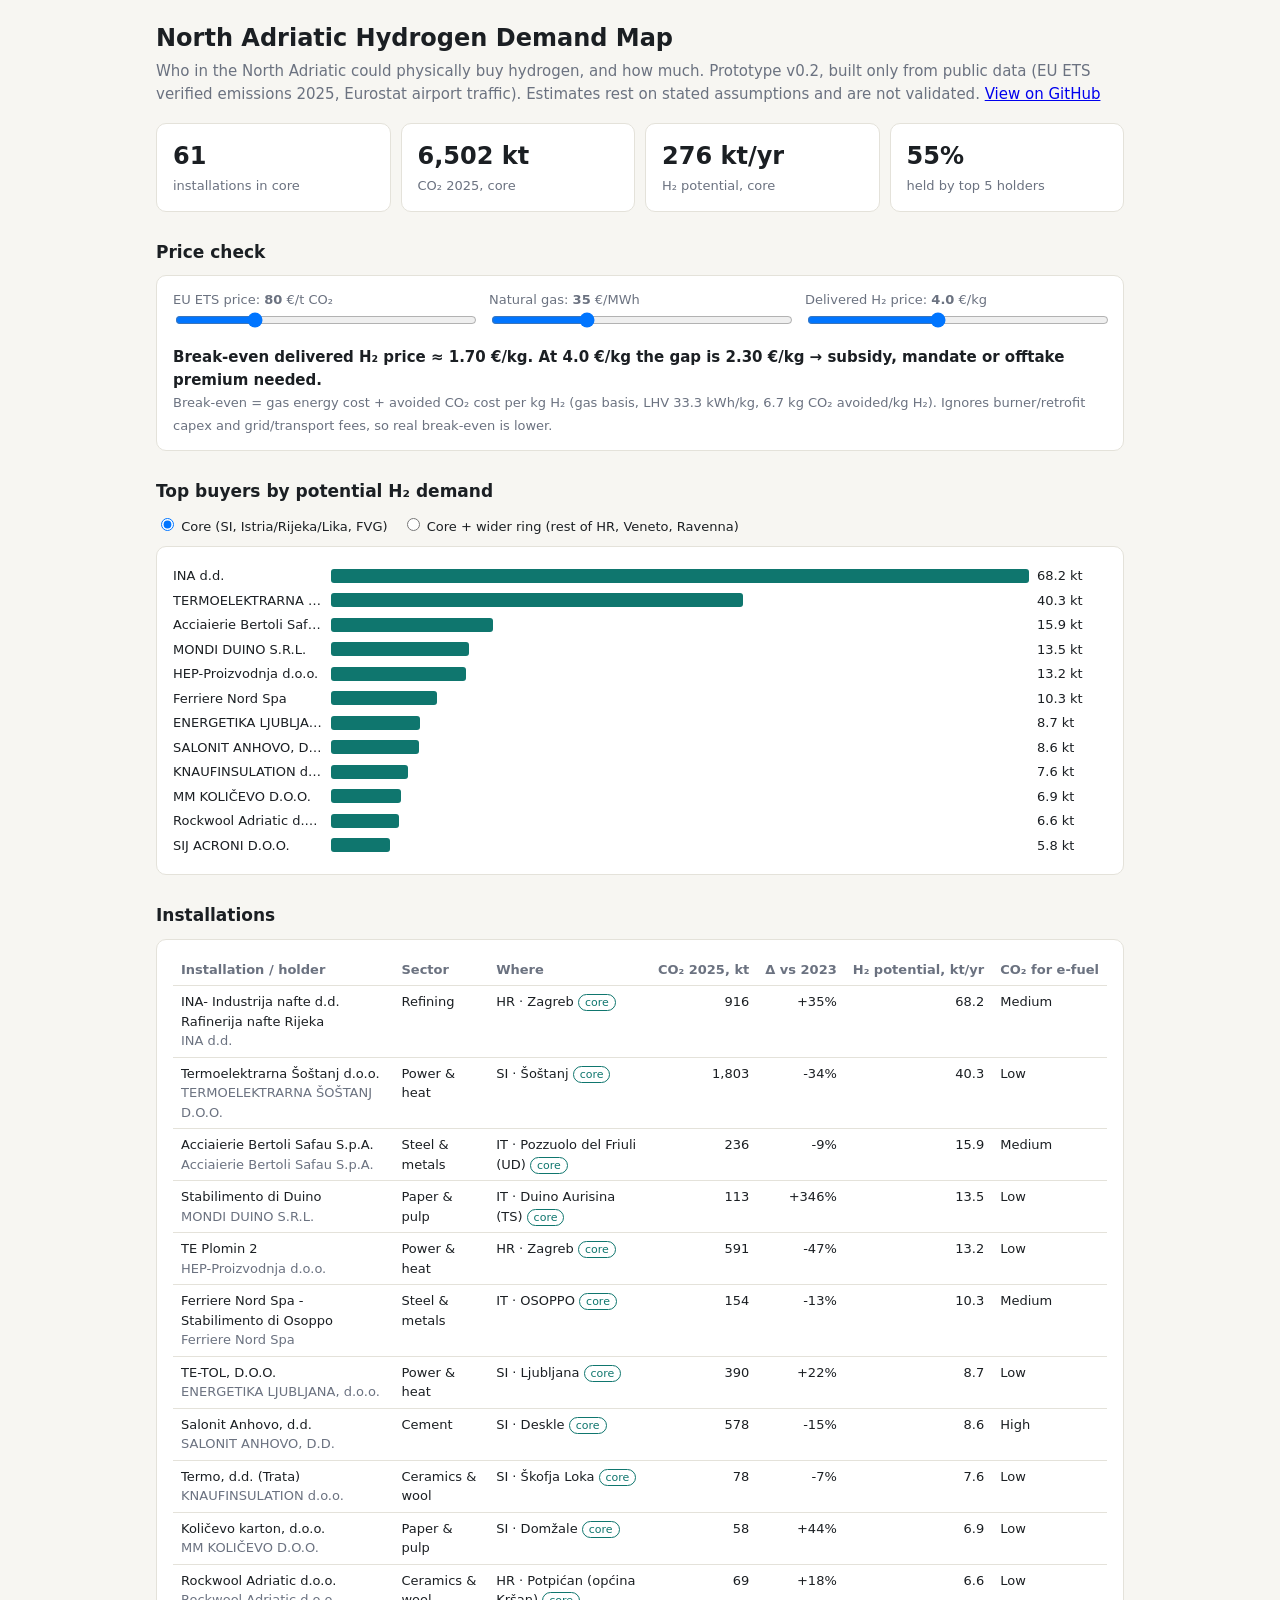
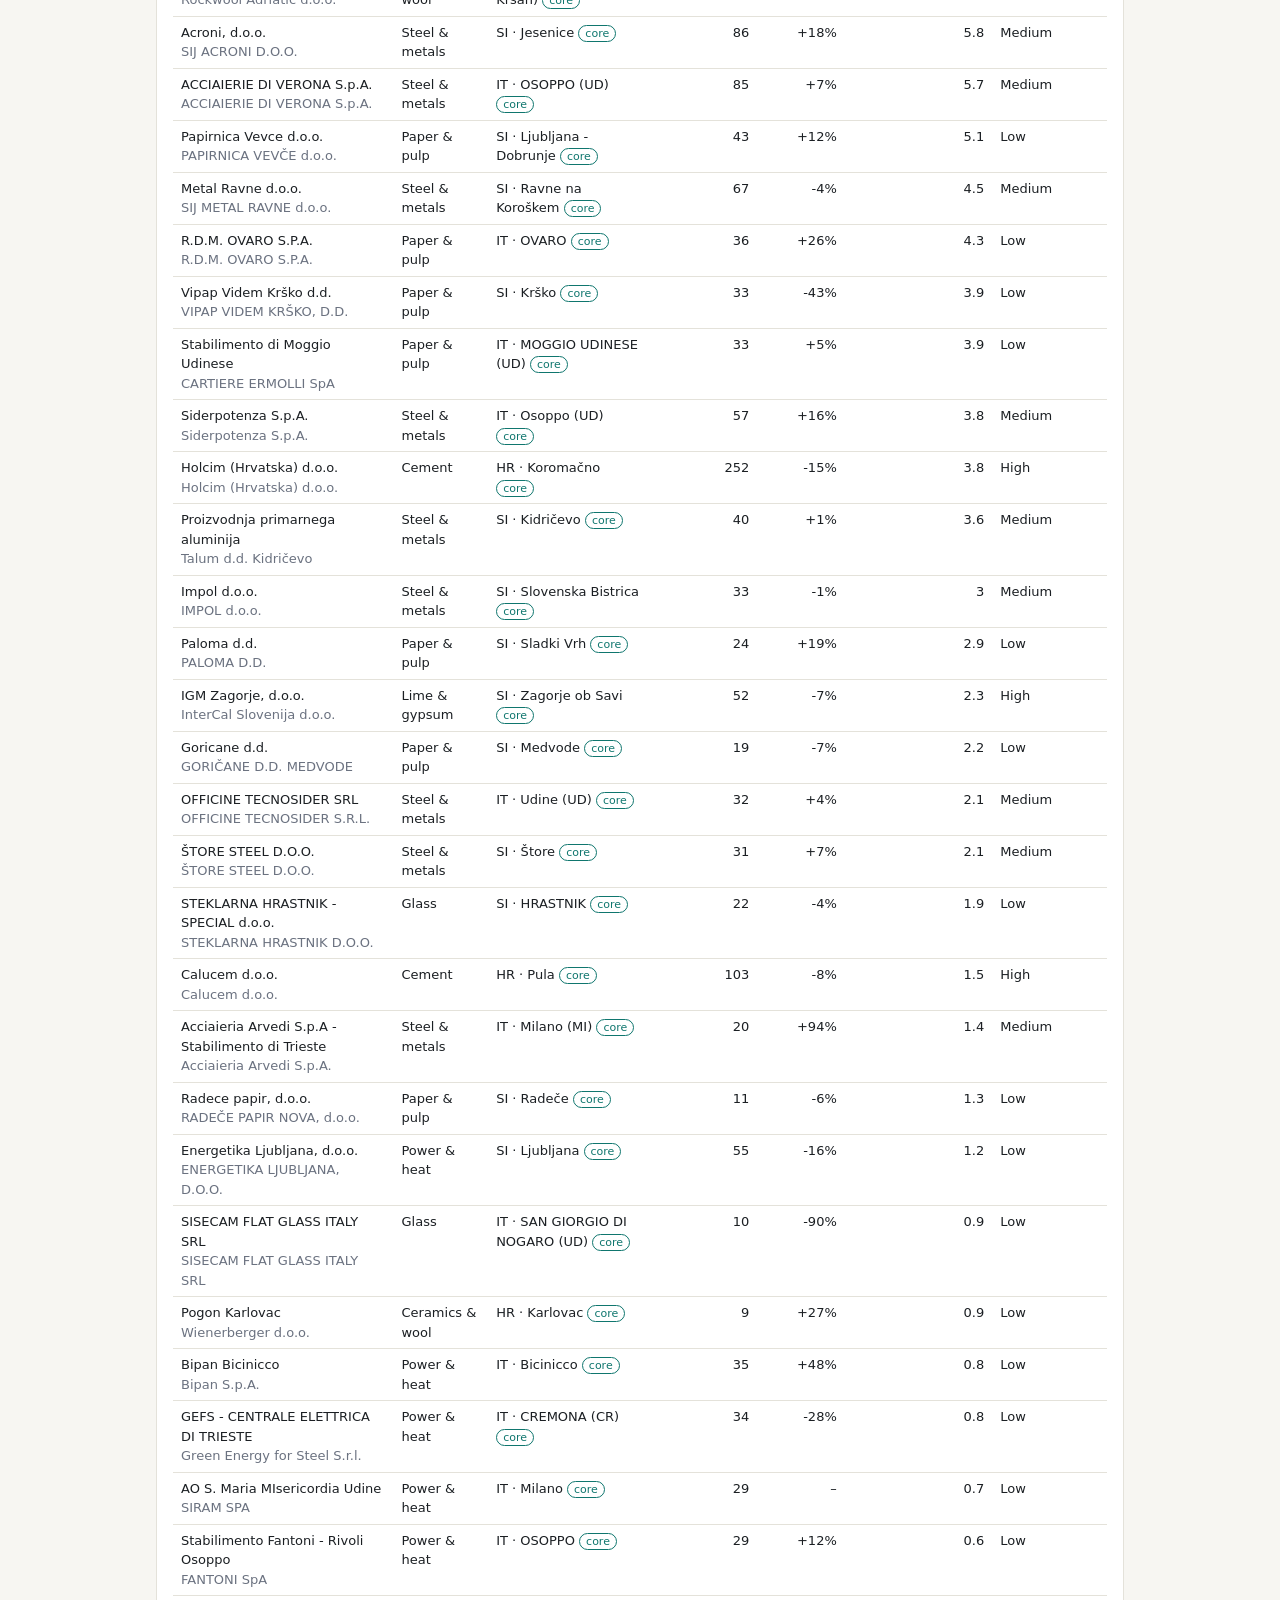
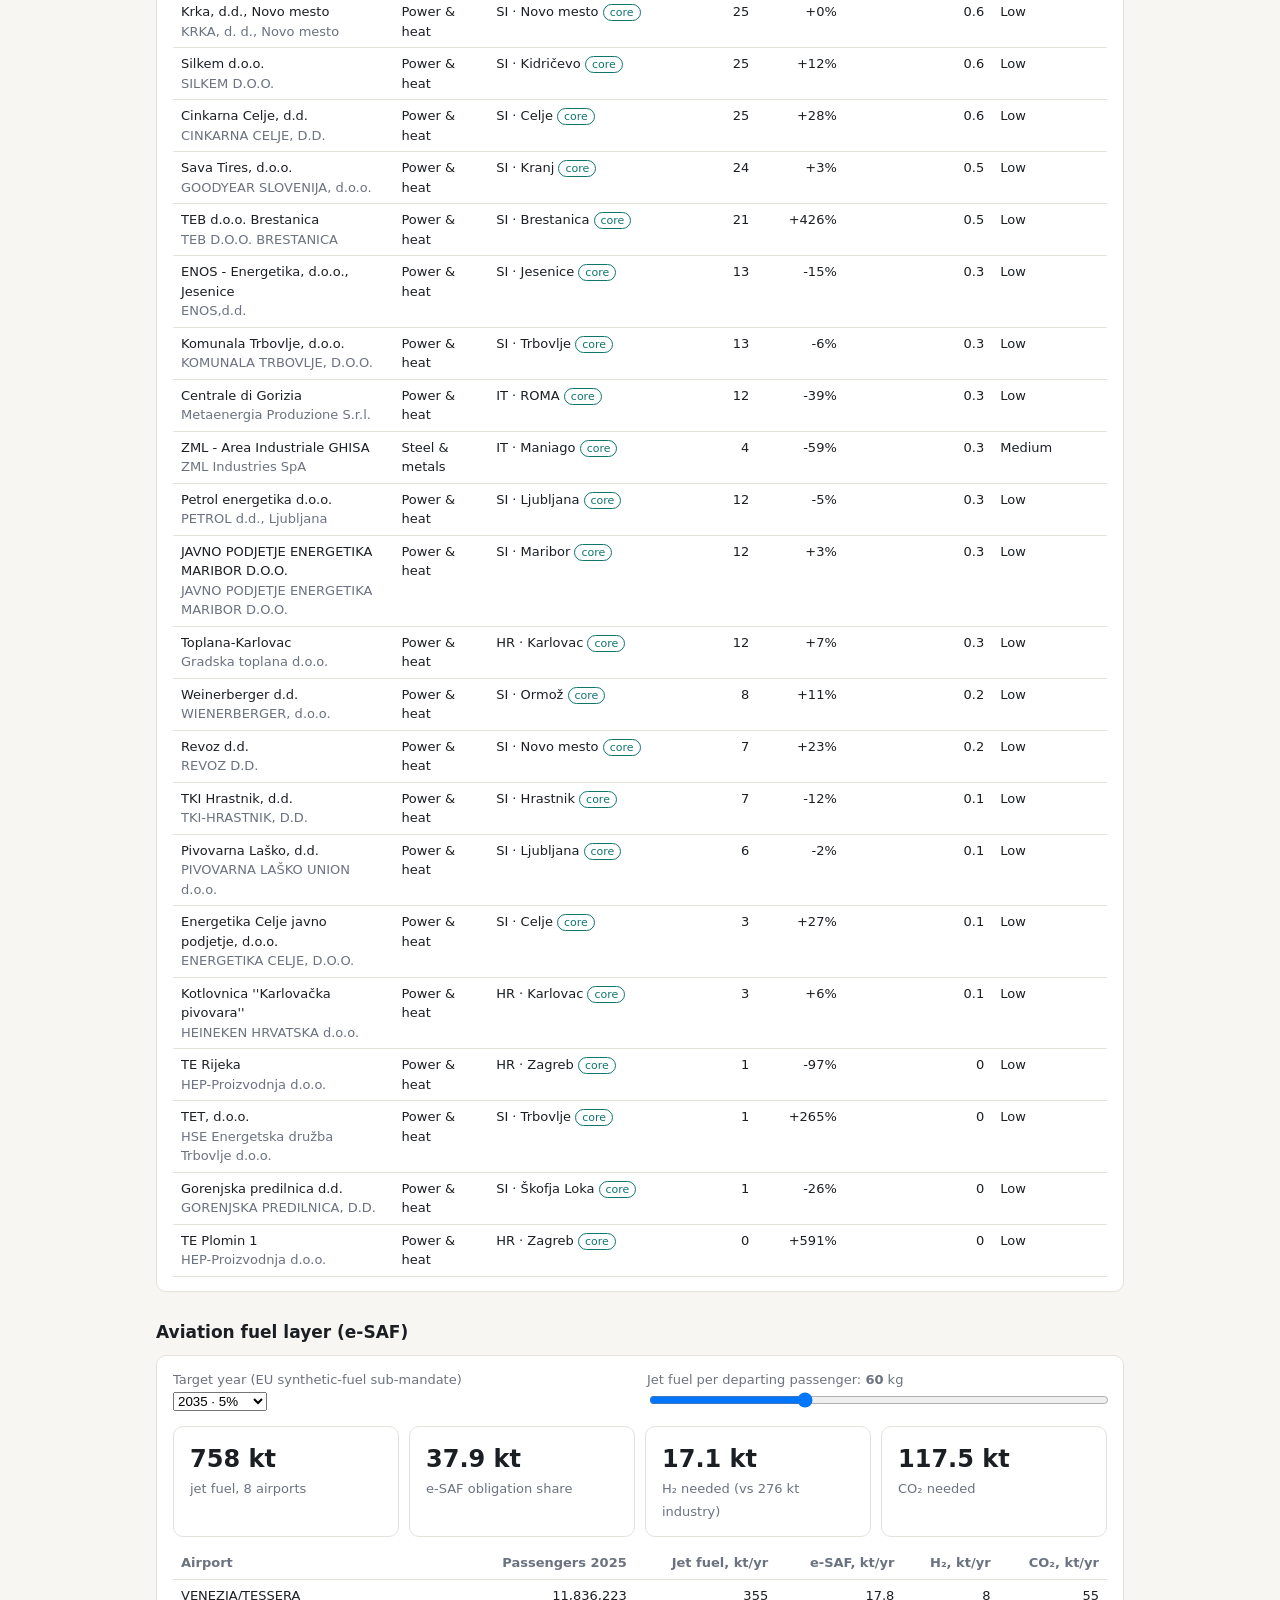
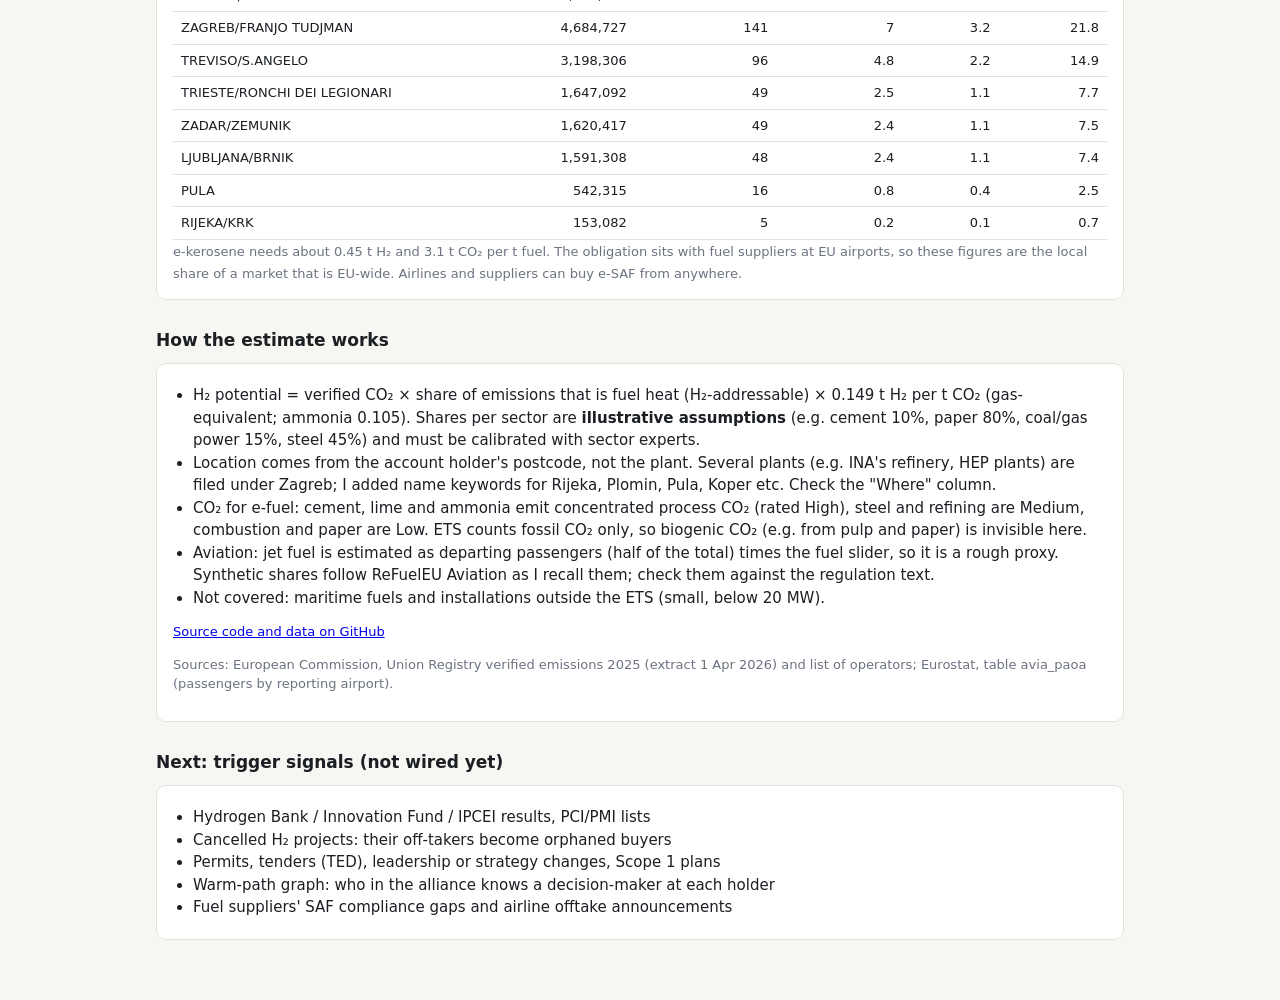
==== index.html @ 5d9da276 "Link to the repository from the page Co-Authored-By: Claude Sonnet 5.5 <noreply@anthropic.com>" ====
<!doctype html><html lang="en"><head><meta charset="utf-8"><meta name="viewport" content="width=device-width,initial-scale=1">
<title>North Adriatic H2 Demand Map</title>
<style>
:root{--bg:#f7f6f2;--card:#fff;--ink:#1b1f23;--mut:#6b7280;--line:#e4e2da;--core:#0f766e;--ring:#9ca3af;--acc:#b45309}
@media(prefers-color-scheme:dark){:root{--bg:#14171a;--card:#1c2024;--ink:#e8e9ea;--mut:#9aa1a9;--line:#2c3237;--core:#2dd4bf;--ring:#6b7280;--acc:#f59e0b}}
*{box-sizing:border-box}body{margin:0;background:var(--bg);color:var(--ink);font:15px/1.5 system-ui,sans-serif}
main{max-width:1000px;margin:0 auto;padding:20px 16px 60px}h1{font-size:24px;margin:0 0 4px}h2{font-size:17px;margin:28px 0 10px}
.sub{color:var(--mut);margin:0 0 18px}.card{background:var(--card);border:1px solid var(--line);border-radius:10px;padding:14px 16px}
.kpis{display:grid;grid-template-columns:repeat(auto-fit,minmax(150px,1fr));gap:10px}.kpi b{display:block;font-size:24px}.kpi span{color:var(--mut);font-size:13px}
.ctl{display:grid;grid-template-columns:repeat(auto-fit,minmax(220px,1fr));gap:14px}.ctl label{font-size:13px;color:var(--mut);display:block}.ctl input{width:100%}
.verdict{margin-top:12px;font-weight:600}.row{display:grid;grid-template-columns:150px 1fr 70px;gap:8px;align-items:center;font-size:13px;margin:5px 0}
.row .nm{overflow:hidden;text-overflow:ellipsis;white-space:nowrap}.bar{height:14px;background:var(--core);border-radius:3px}.bar.ring{background:var(--ring)}
table{width:100%;border-collapse:collapse;font-size:13px}th,td{padding:6px 8px;border-bottom:1px solid var(--line);text-align:left;vertical-align:top}th{cursor:pointer;color:var(--mut);font-weight:600;white-space:nowrap}td.n,th.n{text-align:right}
.tw{overflow-x:auto}.tag{font-size:11px;padding:1px 6px;border-radius:9px;border:1px solid var(--line);color:var(--mut)}.tag.core{color:var(--core);border-color:var(--core)}
.tog{display:flex;gap:14px;margin:0 0 10px;font-size:13px}small,.note{color:var(--mut);font-size:13px}ul{margin:6px 0;padding-left:20px}
</style></head><body><main>
<h1>North Adriatic Hydrogen Demand Map</h1>
<p class="sub">Who in the North Adriatic could physically buy hydrogen, and how much. Prototype v0.2, built only from public data (EU ETS verified emissions 2025, Eurostat airport traffic). Estimates rest on stated assumptions and are not validated. <a href="https://github.com/MaxSemenchuk/north-adriatic-h2-demand-map">View on GitHub</a></p>
<div class="kpis" id="kpis"></div>
<h2>Price check</h2>
<div class="card"><div class="ctl">
<div><label>EU ETS price: <b id="vE"></b> €/t CO₂</label><input id="iE" type="range" min="40" max="200" value="80"></div>
<div><label>Natural gas: <b id="vG"></b> €/MWh</label><input id="iG" type="range" min="15" max="80" value="35"></div>
<div><label>Delivered H₂ price: <b id="vH"></b> €/kg</label><input id="iH" type="range" min="1" max="8" step="0.1" value="4"></div></div>
<div class="verdict" id="verdict"></div>
<small>Break-even = gas energy cost + avoided CO₂ cost per kg H₂ (gas basis, LHV 33.3 kWh/kg, 6.7 kg CO₂ avoided/kg H₂). Ignores burner/retrofit capex and grid/transport fees, so real break-even is lower.</small></div>
<h2>Top buyers by potential H₂ demand</h2>
<div class="tog"><label><input type="radio" name="z" value="core" checked> Core (SI, Istria/Rijeka/Lika, FVG)</label><label><input type="radio" name="z" value="all"> Core + wider ring (rest of HR, Veneto, Ravenna)</label></div>
<div class="card" id="bars"></div>
<h2>Installations</h2>
<div class="card tw"><table id="tb"><thead><tr><th data-k="n">Installation / holder</th><th data-k="s">Sector</th><th data-k="c">Where</th><th class="n" data-k="e">CO₂ 2025, kt</th><th class="n" data-k="tr">Δ vs 2023</th><th class="n" data-k="h2">H₂ potential, kt/yr</th><th data-k="cq">CO₂ for e-fuel</th></tr></thead><tbody></tbody></table></div>
<h2>Aviation fuel layer (e-SAF)</h2>
<div class="card"><div class="ctl"><div><label>Target year (EU synthetic-fuel sub-mandate)</label><select id="yr"><option value="0.012">2030 · 1.2%</option><option value="0.05" selected>2035 · 5%</option><option value="0.10">2040 · 10%</option><option value="0.15">2045 · 15%</option><option value="0.35">2050 · 35%</option></select></div>
<div><label>Jet fuel per departing passenger: <b id="vF"></b> kg</label><input id="iF" type="range" min="30" max="120" value="60"></div></div>
<div class="kpis" id="akp" style="margin-top:12px"></div>
<div class="tw" style="margin-top:10px"><table id="at"><thead><tr><th>Airport</th><th class="n">Passengers 2025</th><th class="n">Jet fuel, kt/yr</th><th class="n">e-SAF, kt/yr</th><th class="n">H₂, kt/yr</th><th class="n">CO₂, kt/yr</th></tr></thead><tbody></tbody></table></div>
<small>e-kerosene needs about 0.45 t H₂ and 3.1 t CO₂ per t fuel. The obligation sits with fuel suppliers at EU airports, so these figures are the local share of a market that is EU-wide. Airlines and suppliers can buy e-SAF from anywhere.</small></div>
<h2>How the estimate works</h2>
<div class="card"><ul>
<li>H₂ potential = verified CO₂ × share of emissions that is fuel heat (H₂-addressable) × 0.149 t H₂ per t CO₂ (gas-equivalent; ammonia 0.105). Shares per sector are <b>illustrative assumptions</b> (e.g. cement 10%, paper 80%, coal/gas power 15%, steel 45%) and must be calibrated with sector experts.</li>
<li>Location comes from the account holder's postcode, not the plant. Several plants (e.g. INA's refinery, HEP plants) are filed under Zagreb; I added name keywords for Rijeka, Plomin, Pula, Koper etc. Check the "Where" column.</li>
<li>CO₂ for e-fuel: cement, lime and ammonia emit concentrated process CO₂ (rated High), steel and refining are Medium, combustion and paper are Low. ETS counts fossil CO₂ only, so biogenic CO₂ (e.g. from pulp and paper) is invisible here.</li><li>Aviation: jet fuel is estimated as departing passengers (half of the total) times the fuel slider, so it is a rough proxy. Synthetic shares follow ReFuelEU Aviation as I recall them; check them against the regulation text.</li><li>Not covered: maritime fuels and installations outside the ETS (small, below 20 MW).</li></ul>
<p class="note"><a href="https://github.com/MaxSemenchuk/north-adriatic-h2-demand-map">Source code and data on GitHub</a></p>
<p class="note">Sources: European Commission, Union Registry verified emissions 2025 (extract 1 Apr 2026) and list of operators; Eurostat, table avia_paoa (passengers by reporting airport).</p></div>
<h2>Next: trigger signals (not wired yet)</h2>
<div class="card"><ul><li>Hydrogen Bank / Innovation Fund / IPCEI results, PCI/PMI lists</li><li>Cancelled H₂ projects: their off-takers become orphaned buyers</li><li>Permits, tenders (TED), leadership or strategy changes, Scope 1 plans</li><li>Warm-path graph: who in the alliance knows a decision-maker at each holder</li><li>Fuel suppliers' SAF compliance gaps and airline offtake announcements</li></ul></div>
</main>
<script>
const D=[{"c": "SI", "z": "core", "n": "Termoelektrarna Šoštanj d.o.o.", "h": "TERMOELEKTRARNA ŠOŠTANJ D.O.O.", "city": "Šoštanj", "a": "Combustion of fuels", "s": "Power & heat", "sh": 0.15, "f": 0.149, "e": 1803345, "e24": 3089330, "e23": 2745945}, {"c": "HR", "z": "core", "n": "INA- Industrija nafte d.d. Rafinerija nafte Rijeka", "h": "INA d.d.", "city": "Zagreb", "a": "Refining of mineral oil", "s": "Refining", "sh": 0.5, "f": 0.149, "e": 915840, "e24": 663741, "e23": 678325}, {"c": "HR", "z": "ring", "n": "Te-TO Zagreb", "h": "HEP-Proizvodnja d.o.o.", "city": "Zagreb", "a": "Combustion of fuels", "s": "Power & heat", "sh": 0.15, "f": 0.149, "e": 801993, "e24": 826717, "e23": 908702}, {"c": "HR", "z": "ring", "n": "Petrokemija d.d. tvornica gnojiva", "h": "Petrokemija d.d. tvornica gnojiva", "city": "Kutina", "a": "Production of ammonia", "s": "Ammonia / fertiliser", "sh": 0.9, "f": 0.105, "e": 773673, "e24": 279243, "e23": 344902}, {"c": "HR", "z": "ring", "n": "CEMEX Hrvatska d.d.", "h": "CEMEX Hrvatska d.d.", "city": "Kaštel Sućurac", "a": "Production of cement clinker", "s": "Cement", "sh": 0.1, "f": 0.149, "e": 607011, "e24": 637118, "e23": 781042}, {"c": "HR", "z": "core", "n": "TE Plomin 2", "h": "HEP-Proizvodnja d.o.o.", "city": "Zagreb", "a": "Combustion of fuels", "s": "Power & heat", "sh": 0.15, "f": 0.149, "e": 591315, "e24": 679871, "e23": 1118156}, {"c": "SI", "z": "core", "n": "Salonit Anhovo, d.d.", "h": "SALONIT ANHOVO, D.D.", "city": "Deskle", "a": "Production of cement clinker", "s": "Cement", "sh": 0.1, "f": 0.149, "e": 578284, "e24": 684374, "e23": 677478}, {"c": "HR", "z": "ring", "n": "Našicecement d.d.", "h": "NEXE d.d.", "city": "Našice", "a": "Production of cement clinker", "s": "Cement", "sh": 0.1, "f": 0.149, "e": 474039, "e24": 542645, "e23": 598547}, {"c": "SI", "z": "core", "n": "TE-TOL, D.O.O.", "h": "ENERGETIKA LJUBLJANA, d.o.o.", "city": "Ljubljana", "a": "Combustion of fuels", "s": "Power & heat", "sh": 0.15, "f": 0.149, "e": 390216, "e24": 292715, "e23": 319197}, {"c": "HR", "z": "core", "n": "Holcim (Hrvatska) d.o.o.", "h": "Holcim (Hrvatska) d.o.o.", "city": "Koromačno", "a": "Production of cement clinker", "s": "Cement", "sh": 0.1, "f": 0.149, "e": 252172, "e24": 298974, "e23": 297114}, {"c": "HR", "z": "ring", "n": "EL-TO Zagreb", "h": "HEP-Proizvodnja d.o.o.", "city": "Zagreb", "a": "Combustion of fuels", "s": "Power & heat", "sh": 0.15, "f": 0.149, "e": 241393, "e24": 194086, "e23": 197798}, {"c": "IT", "z": "core", "n": "Acciaierie Bertoli Safau S.p.A.", "h": "Acciaierie Bertoli Safau S.p.A.", "city": "Pozzuolo del Friuli (UD)", "a": "Production of pig iron or steel", "s": "Steel & metals", "sh": 0.45, "f": 0.149, "e": 236422, "e24": 241313, "e23": 259007}, {"c": "IT", "z": "ring", "n": "UNITA' PRODUTTIVA DI MONTICHIARI", "h": "FASSA SRL", "city": "SPRESIANO", "a": "Production of lime, or calcination of dolomite/magnesite", "s": "Lime & gypsum", "sh": 0.3, "f": 0.149, "e": 215805, "e24": 216122, "e23": 203439}, {"c": "IT", "z": "ring", "n": "Orion Engineered Carbons Srl S.r.l.", "h": "Orion Engineered Carbons S.r.l.", "city": "Ravenna", "a": "Other activity opted-in pursuant to Article 24 of Directive 2003/87/EC", "s": "Other", "sh": 0.3, "f": 0.149, "e": 206542, "e24": 222616, "e23": 207815}, {"c": "HR", "z": "ring", "n": "TE Sisak", "h": "HEP-Proizvodnja d.o.o.", "city": "Zagreb", "a": "Combustion of fuels", "s": "Power & heat", "sh": 0.15, "f": 0.149, "e": 205679, "e24": 472474, "e23": 621458}, {"c": "IT", "z": "ring", "n": "FORNI PER PRODUZIONE CALCE", "h": "FORNACI CALCE GRIGOLIN S.P.A.", "city": "SUSEGANA  (Fraz. Ponte della Priula)", "a": "Production of lime, or calcination of dolomite/magnesite", "s": "Lime & gypsum", "sh": 0.3, "f": 0.149, "e": 199309, "e24": 186553, "e23": 192233}, {"c": "IT", "z": "ring", "n": "Cabot Italiana SpA", "h": "Cabot Italiana SpA", "city": "Ravenna", "a": "Combustion of fuels", "s": "Power & heat", "sh": 0.15, "f": 0.149, "e": 173352, "e24": 188245, "e23": 186766}, {"c": "IT", "z": "core", "n": "Ferriere Nord Spa - Stabilimento di Osoppo", "h": "Ferriere Nord Spa", "city": "OSOPPO", "a": "Production of pig iron or steel", "s": "Steel & metals", "sh": 0.45, "f": 0.149, "e": 153923, "e24": 164404, "e23": 176710}, {"c": "IT", "z": "ring", "n": "PRODUZIONE CALCE VIVA CERAINO", "h": "FASSA SRL", "city": "SPRESIANO", "a": "Production of lime, or calcination of dolomite/magnesite", "s": "Lime & gypsum", "sh": 0.3, "f": 0.149, "e": 150215, "e24": 141464, "e23": 145472}, {"c": "IT", "z": "ring", "n": "CARTIERE  VILLA LAGARINA SPA", "h": "CARTIERE VILLA LAGARINA SPA", "city": "ISTRANA", "a": "Production of paper or cardboard", "s": "Paper & pulp", "sh": 0.8, "f": 0.149, "e": 113667, "e24": 97886, "e23": 91487}, {"c": "IT", "z": "core", "n": "Stabilimento di Duino", "h": "MONDI DUINO S.R.L.", "city": "Duino Aurisina (TS)", "a": "Production of paper or cardboard", "s": "Paper & pulp", "sh": 0.8, "f": 0.149, "e": 113241, "e24": 5, "e23": 25402}, {"c": "HR", "z": "ring", "n": "Vetropack Straža tvornica stakla d.d. Hum na Sutli", "h": "Vetropack Straža tvornica stakla d.d.", "city": "Hum na Sutli", "a": "Manufacture of glass", "s": "Glass", "sh": 0.6, "f": 0.149, "e": 108224, "e24": 99511, "e23": 118540}, {"c": "IT", "z": "ring", "n": "IMPIANTO PER LA PRODUZIONE DI VETRO CAVO MECCANICO", "h": "ZIGNAGO VETRO S.p.A.", "city": "FOSSALTA DI PORTOGRUARO", "a": "Manufacture of glass", "s": "Glass", "sh": 0.6, "f": 0.149, "e": 107429, "e24": 108745, "e23": 116176}, {"c": "HR", "z": "core", "n": "Calucem d.o.o.", "h": "Calucem d.o.o.", "city": "Pula", "a": "Production of cement clinker", "s": "Cement", "sh": 0.1, "f": 0.149, "e": 102858, "e24": 86173, "e23": 111801}, {"c": "IT", "z": "ring", "n": "Unigrà SRL. - stabilimento di Conselice", "h": "Unigrà Srl", "city": "CONSELICE", "a": "Combustion of fuels", "s": "Power & heat", "sh": 0.15, "f": 0.149, "e": 101173, "e24": 69892, "e23": 54756}, {"c": "SI", "z": "core", "n": "Acroni, d.o.o.", "h": "SIJ ACRONI D.O.O.", "city": "Jesenice", "a": "Production of pig iron or steel", "s": "Steel & metals", "sh": 0.45, "f": 0.149, "e": 86003, "e24": 91097, "e23": 72758}, {"c": "IT", "z": "core", "n": "ACCIAIERIE DI VERONA S.p.A.", "h": "ACCIAIERIE DI VERONA S.p.A.", "city": "OSOPPO (UD)", "a": "Production of pig iron or steel", "s": "Steel & metals", "sh": 0.45, "f": 0.149, "e": 85416, "e24": 79670, "e23": 79859}, {"c": "IT", "z": "ring", "n": "FORNACI ZULIAN s.r.l.", "h": "Fornaci Zulian srl", "city": "FONTANIVA (PD)", "a": "Installations for the production of cement clinker in rotary kilns or lime in rotary kilns or in other furnaces", "s": "Cement", "sh": 0.1, "f": 0.149, "e": 78403, "e24": 76853, "e23": 78594}, {"c": "SI", "z": "core", "n": "Termo, d.d. (Trata)", "h": "KNAUFINSULATION d.o.o.", "city": "Škofja Loka", "a": "Manufacture of mineral wool", "s": "Ceramics & wool", "sh": 0.65, "f": 0.149, "e": 78062, "e24": 85047, "e23": 84206}, {"c": "IT", "z": "ring", "n": "CARTIERE DEL POLESINE SPA STABILIMENTO DI ADRIA", "h": "Cartiere del Polesine S.p.A.", "city": "LOREO", "a": "Production of paper or cardboard", "s": "Paper & pulp", "sh": 0.8, "f": 0.149, "e": 77777, "e24": 76304, "e23": 79254}, {"c": "IT", "z": "ring", "n": "STABILIMENTO DI MANTOVA", "h": "CARTIERE VILLA LAGARINA SPA", "city": "ISTRANA", "a": "Production of paper or cardboard", "s": "Paper & pulp", "sh": 0.8, "f": 0.149, "e": 77389, "e24": 56372, "e23": 94760}, {"c": "IT", "z": "ring", "n": "IMPIANTO PER LA PRODUZIONE DI VETRO CAVO MECCANICO", "h": "ZIGNAGO VETRO S.p.A.", "city": "FOSSALTA DI PORTOGRUARO", "a": "Manufacture of glass", "s": "Glass", "sh": 0.6, "f": 0.149, "e": 75146, "e24": 68062, "e23": 79854}, {"c": "HR", "z": "ring", "n": "Objekti prerade plina Molve", "h": "INA d.d.", "city": "Zagreb", "a": "Combustion of fuels", "s": "Power & heat", "sh": 0.15, "f": 0.149, "e": 73429, "e24": 79630, "e23": 71130}, {"c": "IT", "z": "ring", "n": "UNITA' PRODUTTIVA DI SPRESIANO", "h": "FASSA SRL", "city": "SPRESIANO", "a": "Production of lime, or calcination of dolomite/magnesite", "s": "Lime & gypsum", "sh": 0.3, "f": 0.149, "e": 72092, "e24": 73059, "e23": 72084}, {"c": "HR", "z": "ring", "n": "DS Smith Belišće Croatia d.o.o.", "h": "DS Smith Belišće Croatia d.o.o.", "city": "Belišće", "a": "Combustion of fuels", "s": "Power & heat", "sh": 0.15, "f": 0.149, "e": 70358, "e24": 97175, "e23": 90975}, {"c": "HR", "z": "core", "n": "Rockwool Adriatic d.o.o.", "h": "Rockwool Adriatic d.o.o.", "city": "Potpićan (općina Kršan)", "a": "Manufacture of mineral wool", "s": "Ceramics & wool", "sh": 0.65, "f": 0.149, "e": 68527, "e24": 70618, "e23": 57830}, {"c": "SI", "z": "core", "n": "Metal Ravne d.o.o.", "h": "SIJ METAL RAVNE d.o.o.", "city": "Ravne na Koroškem", "a": "Production of pig iron or steel", "s": "Steel & metals", "sh": 0.45, "f": 0.149, "e": 66977, "e24": 70803, "e23": 69739}, {"c": "IT", "z": "ring", "n": "Bunge Italia S.p.A. Stabilimento di Porto Corsini", "h": "Bunge Italia SpA", "city": "RAVENNA", "a": "Combustion of fuels", "s": "Power & heat", "sh": 0.15, "f": 0.149, "e": 63803, "e24": 66978, "e23": 66229}, {"c": "IT", "z": "ring", "n": "CARTIERA DI CARBONERA SPA", "h": "CARTIERA DI CARBONERA SPA", "city": "ISTRANA", "a": "Production of paper or cardboard", "s": "Paper & pulp", "sh": 0.8, "f": 0.149, "e": 59705, "e24": 49072, "e23": 48845}, {"c": "SI", "z": "core", "n": "Količevo karton, d.o.o.", "h": "MM KOLIČEVO D.O.O.", "city": "Domžale", "a": "Production of paper or cardboard", "s": "Paper & pulp", "sh": 0.8, "f": 0.149, "e": 57593, "e24": 52074, "e23": 39955}, {"c": "IT", "z": "core", "n": "Siderpotenza S.p.A.", "h": "Siderpotenza S.p.A.", "city": "Osoppo (UD)", "a": "Production of pig iron or steel", "s": "Steel & metals", "sh": 0.45, "f": 0.149, "e": 57072, "e24": 51415, "e23": 49240}, {"c": "SI", "z": "core", "n": "Energetika Ljubljana, d.o.o.", "h": "ENERGETIKA LJUBLJANA, D.O.O.", "city": "Ljubljana", "a": "Combustion of fuels", "s": "Power & heat", "sh": 0.15, "f": 0.149, "e": 55334, "e24": 71150, "e23": 65870}, {"c": "SI", "z": "core", "n": "IGM Zagorje, d.o.o.", "h": "InterCal Slovenija d.o.o.", "city": "Zagorje ob Savi", "a": "Production of lime, or calcination of dolomite/magnesite", "s": "Lime & gypsum", "sh": 0.3, "f": 0.149, "e": 51975, "e24": 53240, "e23": 55756}, {"c": "HR", "z": "ring", "n": "POGON I", "h": "Intercal Croatia d.o.o.", "city": "Sirač", "a": "Production of lime, or calcination of dolomite/magnesite", "s": "Lime & gypsum", "sh": 0.3, "f": 0.149, "e": 50166, "e24": 30044, "e23": 42597}, {"c": "IT", "z": "ring", "n": "CARTIERA GIORGIONE S.p.A.", "h": "CARTIERA GIORGIONE S.p.A.", "city": "CASTELFRANCO VENETO", "a": "Industrial plants for the production of (a) pulp from timber or other fibrous materials (b) paper and board", "s": "Paper & pulp", "sh": 0.8, "f": 0.149, "e": 49749, "e24": 51319, "e23": 51215}, {"c": "HR", "z": "ring", "n": "Objekti frakcionacije Ivanić Grad", "h": "INA d.d.", "city": "Zagreb", "a": "Combustion of fuels", "s": "Power & heat", "sh": 0.15, "f": 0.149, "e": 48328, "e24": 49693, "e23": 46433}, {"c": "IT", "z": "ring", "n": "Sappi Condino", "h": "SAPPI ITALY OPERATIONS  SPA", "city": "CARMIGNANO DI BRENTA (PD)", "a": "Production of paper or cardboard", "s": "Paper & pulp", "sh": 0.8, "f": 0.149, "e": 45805, "e24": 46147, "e23": 37892}, {"c": "SI", "z": "core", "n": "Papirnica Vevce d.o.o.", "h": "PAPIRNICA VEVČE d.o.o.", "city": "Ljubljana - Dobrunje", "a": "Production of paper or cardboard", "s": "Paper & pulp", "sh": 0.8, "f": 0.149, "e": 43130, "e24": 43620, "e23": 38357}, {"c": "HR", "z": "ring", "n": "POGON II", "h": "Intercal Croatia d.o.o.", "city": "Sirač", "a": "Production of lime, or calcination of dolomite/magnesite", "s": "Lime & gypsum", "sh": 0.3, "f": 0.149, "e": 42453, "e24": 55407, "e23": 44082}, {"c": "HR", "z": "ring", "n": "TE-TO Osijek", "h": "HEP-Proizvodnja d.o.o.", "city": "Zagreb", "a": "Combustion of fuels", "s": "Power & heat", "sh": 0.15, "f": 0.149, "e": 41677, "e24": 50459, "e23": 78351}, {"c": "HR", "z": "ring", "n": "HIŠ pogon Županja", "h": "Hrvatska industrija šećera d.d.", "city": "Zagreb", "a": "Combustion of fuels", "s": "Power & heat", "sh": 0.15, "f": 0.149, "e": 41194, "e24": 42486, "e23": 62244}, {"c": "HR", "z": "ring", "n": "Terminal za UPP", "h": "LNG Hrvatska d.o.o.", "city": "Zagreb", "a": "Combustion of fuels", "s": "Power & heat", "sh": 0.15, "f": 0.149, "e": 40690, "e24": 37468, "e23": 38215}, {"c": "SI", "z": "core", "n": "Proizvodnja primarnega aluminija", "h": "Talum d.d. Kidričevo", "city": "Kidričevo", "a": "Production of primary aluminium", "s": "Steel & metals", "sh": 0.6, "f": 0.149, "e": 40108, "e24": 41217, "e23": 39812}, {"c": "IT", "z": "core", "n": "R.D.M. OVARO S.P.A.", "h": "R.D.M. OVARO S.P.A.", "city": "OVARO", "a": "Production of paper or cardboard", "s": "Paper & pulp", "sh": 0.8, "f": 0.149, "e": 35742, "e24": 34291, "e23": 28285}, {"c": "IT", "z": "core", "n": "Bipan Bicinicco", "h": "Bipan S.p.A.", "city": "Bicinicco", "a": "Combustion of fuels", "s": "Power & heat", "sh": 0.15, "f": 0.149, "e": 35353, "e24": 31409, "e23": 23892}, {"c": "IT", "z": "ring", "n": "Papergroup S.p.A. Divisione Cartiera", "h": "TOLENTINO SPA", "city": "TREVISO", "a": "Industrial plants for the production of (a) pulp from timber or other fibrous materials (b) paper and board", "s": "Paper & pulp", "sh": 0.8, "f": 0.149, "e": 35102, "e24": 35922, "e23": 34288}, {"c": "IT", "z": "ring", "n": "UNITA' PRODUTTIVA DI CALLIANO", "h": "FASSA SRL", "city": "SPRESIANO", "a": "Production or processing of gypsum or plasterboard", "s": "Lime & gypsum", "sh": 0.3, "f": 0.149, "e": 34133, "e24": 32572, "e23": 30151}, {"c": "IT", "z": "core", "n": "GEFS - CENTRALE ELETTRICA DI TRIESTE", "h": "Green Energy for Steel S.r.l.", "city": "CREMONA (CR)", "a": "Combustion of fuels", "s": "Power & heat", "sh": 0.15, "f": 0.149, "e": 33813, "e24": 35359, "e23": 46640}, {"c": "HR", "z": "ring", "n": "Knauf Insulation d.o.o.", "h": "KNAUF INSULATION d.o.o.", "city": "Novi Marof", "a": "Manufacture of mineral wool", "s": "Ceramics & wool", "sh": 0.65, "f": 0.149, "e": 33069, "e24": 35018, "e23": 36071}, {"c": "SI", "z": "core", "n": "Impol d.o.o.", "h": "IMPOL d.o.o.", "city": "Slovenska Bistrica", "a": "Production of secondary aluminium", "s": "Steel & metals", "sh": 0.6, "f": 0.149, "e": 33054, "e24": 33176, "e23": 33494}, {"c": "IT", "z": "ring", "n": "TOLENTINO S.R.L.", "h": "TOLENTINO SPA", "city": "TREVISO", "a": "Production of paper or cardboard", "s": "Paper & pulp", "sh": 0.8, "f": 0.149, "e": 32729, "e24": 31656, "e23": 27123}, {"c": "SI", "z": "core", "n": "Vipap Videm Krško d.d.", "h": "VIPAP VIDEM KRŠKO, D.D.", "city": "Krško", "a": "Production of paper or cardboard", "s": "Paper & pulp", "sh": 0.8, "f": 0.149, "e": 32649, "e24": 44195, "e23": 57681}, {"c": "IT", "z": "core", "n": "Stabilimento di Moggio Udinese", "h": "CARTIERE ERMOLLI SpA", "city": "MOGGIO UDINESE (UD)", "a": "Production of paper or cardboard", "s": "Paper & pulp", "sh": 0.8, "f": 0.149, "e": 32604, "e24": 34264, "e23": 30966}, {"c": "IT", "z": "ring", "n": "Stabilimento di Monopoli", "h": "Casa Olearia Italiana spa", "city": "Venezia", "a": "Combustion of fuels", "s": "Power & heat", "sh": 0.15, "f": 0.149, "e": 32113, "e24": 29853, "e23": 22006}, {"c": "IT", "z": "core", "n": "OFFICINE TECNOSIDER SRL", "h": "OFFICINE TECNOSIDER S.R.L.", "city": "Udine (UD)", "a": "Production or processing of ferrous metals", "s": "Steel & metals", "sh": 0.45, "f": 0.149, "e": 31931, "e24": 28457, "e23": 30716}, {"c": "SI", "z": "core", "n": "ŠTORE STEEL D.O.O.", "h": "ŠTORE STEEL D.O.O.", "city": "Štore", "a": "Production of pig iron or steel", "s": "Steel & metals", "sh": 0.45, "f": 0.149, "e": 31156, "e24": 27668, "e23": 29129}, {"c": "IT", "z": "core", "n": "AO S. Maria MIsericordia Udine", "h": "SIRAM SPA", "city": "Milano", "a": "Combustion of fuels", "s": "Power & heat", "sh": 0.15, "f": 0.149, "e": 29494, "e24": null, "e23": null}, {"c": "IT", "z": "core", "n": "Stabilimento Fantoni - Rivoli Osoppo", "h": "FANTONI SpA", "city": "OSOPPO", "a": "Combustion installations with a rated thermal input exceeding 20 MW", "s": "Power & heat", "sh": 0.15, "f": 0.149, "e": 28611, "e24": 22238, "e23": 25500}, {"c": "IT", "z": "ring", "n": "Cereal Docks Marghera", "h": "CEREAL DOCKS MARGHERA S.R.L.", "city": "VENEZIA", "a": "Combustion of fuels", "s": "Power & heat", "sh": 0.15, "f": 0.149, "e": 27928, "e24": 43484, "e23": 42149}, {"c": "HR", "z": "ring", "n": "GIRK Kalun d.d.", "h": "GIRK Kalun d.d.", "city": "Drniš", "a": "Production of lime, or calcination of dolomite/magnesite", "s": "Lime & gypsum", "sh": 0.3, "f": 0.149, "e": 25589, "e24": 28861, "e23": 30111}, {"c": "SI", "z": "core", "n": "Krka, d.d., Novo mesto", "h": "KRKA, d. d., Novo mesto", "city": "Novo mesto", "a": "Combustion of fuels", "s": "Power & heat", "sh": 0.15, "f": 0.149, "e": 25362, "e24": 24228, "e23": 25353}, {"c": "IT", "z": "ring", "n": "Santa Maria s.r.l. Stabilimento di Filo", "h": "Santa Maria s.r.l.", "city": "Alfonsine (RA)", "a": "Manufacture of ceramics", "s": "Ceramics & wool", "sh": 0.65, "f": 0.149, "e": 25209, "e24": 22298, "e23": 25881}, {"c": "SI", "z": "core", "n": "Silkem d.o.o.", "h": "SILKEM  D.O.O.", "city": "Kidričevo", "a": "Combustion of fuels", "s": "Power & heat", "sh": 0.15, "f": 0.149, "e": 25122, "e24": 25918, "e23": 22419}, {"c": "IT", "z": "ring", "n": "Raffineria di greggi e oli pesanti", "h": "Alma Petroli Spa", "city": "RAVENNA", "a": "Refining of mineral oil", "s": "Refining", "sh": 0.5, "f": 0.149, "e": 25095, "e24": 28234, "e23": 27363}, {"c": "SI", "z": "core", "n": "Cinkarna Celje, d.d.", "h": "CINKARNA CELJE, D.D.", "city": "Celje", "a": "Combustion installations with a rated thermal input exceeding 20 MW", "s": "Power & heat", "sh": 0.15, "f": 0.149, "e": 24767, "e24": 23273, "e23": 19371}, {"c": "SI", "z": "core", "n": "Paloma d.d.", "h": "PALOMA D.D.", "city": "Sladki Vrh", "a": "Production of paper or cardboard", "s": "Paper & pulp", "sh": 0.8, "f": 0.149, "e": 24183, "e24": 25559, "e23": 20271}, {"c": "SI", "z": "core", "n": "Sava Tires, d.o.o.", "h": "GOODYEAR SLOVENIJA, d.o.o.", "city": "Kranj", "a": "Combustion of fuels", "s": "Power & heat", "sh": 0.15, "f": 0.149, "e": 24080, "e24": 24127, "e23": 23286}, {"c": "SI", "z": "core", "n": "STEKLARNA HRASTNIK - SPECIAL d.o.o.", "h": "STEKLARNA HRASTNIK D.O.O.", "city": "HRASTNIK", "a": "Manufacture of glass", "s": "Glass", "sh": 0.6, "f": 0.149, "e": 21713, "e24": 23251, "e23": 22627}, {"c": "SI", "z": "core", "n": "TEB d.o.o. Brestanica", "h": "TEB D.O.O. BRESTANICA", "city": "Brestanica", "a": "Combustion of fuels", "s": "Power & heat", "sh": 0.15, "f": 0.149, "e": 20650, "e24": 26021, "e23": 3929}, {"c": "IT", "z": "core", "n": "Acciaieria Arvedi S.p.A - Stabilimento di Trieste", "h": "Acciaieria Arvedi S.p.A.", "city": "Milano (MI)", "a": "Production or processing of ferrous metals", "s": "Steel & metals", "sh": 0.45, "f": 0.149, "e": 20196, "e24": 16968, "e23": 10419}, {"c": "SI", "z": "core", "n": "Goricane d.d.", "h": "GORIČANE D.D. MEDVODE", "city": "Medvode", "a": "Production of paper or cardboard", "s": "Paper & pulp", "sh": 0.8, "f": 0.149, "e": 18857, "e24": 20693, "e23": 20261}, {"c": "IT", "z": "ring", "n": "Stabilimento di Maniago", "h": "Fonderie Pandolfo SpA", "city": "Rubano (PD) - Località SARMEOLA", "a": "Production of secondary aluminium", "s": "Steel & metals", "sh": 0.6, "f": 0.149, "e": 18637, "e24": 16395, "e23": 15651}, {"c": "IT", "z": "ring", "n": "NICHE Fusina Rolled Products srl", "h": "Niche Fusina Rolled Products srl", "city": "Malcontenta loc. Fusina (Venezia)", "a": "Production of secondary aluminium", "s": "Steel & metals", "sh": 0.6, "f": 0.149, "e": 17349, "e24": 16703, "e23": 15347}, {"c": "IT", "z": "ring", "n": "CARTIERE DEL POLESINE SPA - STABILIMENTO DI LOREO", "h": "Cartiere del Polesine S.p.A.", "city": "LOREO", "a": "Production of paper or cardboard", "s": "Paper & pulp", "sh": 0.8, "f": 0.149, "e": 17248, "e24": 16472, "e23": 15189}, {"c": "IT", "z": "ring", "n": "Centrale elettrica con motori endotermici", "h": "Ital Green Energy srl", "city": "Venezia", "a": "Combustion of fuels", "s": "Power & heat", "sh": 0.15, "f": 0.149, "e": 16063, "e24": 18737, "e23": 6902}, {"c": "HR", "z": "ring", "n": "Impol - TLM d.o.o.", "h": "Impol - TLM d.o.o.", "city": "Šibenik", "a": "Production of secondary aluminium", "s": "Steel & metals", "sh": 0.6, "f": 0.149, "e": 15579, "e24": 15832, "e23": 15151}, {"c": "SI", "z": "core", "n": "ENOS - Energetika, d.o.o., Jesenice", "h": "ENOS,d.d.", "city": "Jesenice", "a": "Combustion of fuels", "s": "Power & heat", "sh": 0.15, "f": 0.149, "e": 13497, "e24": 14049, "e23": 15826}, {"c": "HR", "z": "ring", "n": "Ciglana Cerje Tužno d.o.o.", "h": "Ciglana Cerje Tužno d.o.o.", "city": "Maruševec", "a": "Manufacture of ceramics", "s": "Ceramics & wool", "sh": 0.65, "f": 0.149, "e": 13444, "e24": 11874, "e23": 10672}, {"c": "SI", "z": "core", "n": "Komunala Trbovlje, d.o.o.", "h": "KOMUNALA TRBOVLJE, D.O.O.", "city": "Trbovlje", "a": "Combustion of fuels", "s": "Power & heat", "sh": 0.15, "f": 0.149, "e": 12769, "e24": 9627, "e23": 13590}, {"c": "IT", "z": "core", "n": "Centrale di Gorizia", "h": "Metaenergia Produzione S.r.l.", "city": "ROMA", "a": "Combustion of fuels", "s": "Power & heat", "sh": 0.15, "f": 0.149, "e": 12281, "e24": 27755, "e23": 20213}, {"c": "SI", "z": "core", "n": "Petrol energetika d.o.o.", "h": "PETROL d.d., Ljubljana", "city": "Ljubljana", "a": "Combustion of fuels", "s": "Power & heat", "sh": 0.15, "f": 0.149, "e": 11960, "e24": 11280, "e23": 12556}, {"c": "SI", "z": "core", "n": "JAVNO PODJETJE ENERGETIKA MARIBOR D.O.O.", "h": "JAVNO PODJETJE ENERGETIKA MARIBOR D.O.O.", "city": "Maribor", "a": "Combustion of fuels", "s": "Power & heat", "sh": 0.15, "f": 0.149, "e": 11954, "e24": 12624, "e23": 11570}, {"c": "HR", "z": "ring", "n": "HARTMANN HRVATSKA", "h": "HARTMANN d.o.o.", "city": "Koprivnica", "a": "Production of paper or cardboard", "s": "Paper & pulp", "sh": 0.8, "f": 0.149, "e": 11868, "e24": 11839, "e23": 13400}, {"c": "HR", "z": "core", "n": "Toplana-Karlovac", "h": "Gradska toplana d.o.o.", "city": "Karlovac", "a": "Combustion of fuels", "s": "Power & heat", "sh": 0.15, "f": 0.149, "e": 11841, "e24": 10378, "e23": 11078}, {"c": "SI", "z": "core", "n": "Radece papir, d.o.o.", "h": "RADEČE PAPIR NOVA, d.o.o.", "city": "Radeče", "a": "Production of paper or cardboard", "s": "Paper & pulp", "sh": 0.8, "f": 0.149, "e": 10883, "e24": 11263, "e23": 11625}, {"c": "IT", "z": "core", "n": "SISECAM FLAT GLASS ITALY SRL", "h": "SISECAM FLAT GLASS ITALY SRL", "city": "SAN GIORGIO DI NOGARO (UD)", "a": "Manufacture of glass", "s": "Glass", "sh": 0.6, "f": 0.149, "e": 9971, "e24": 91764, "e23": 103879}, {"c": "HR", "z": "core", "n": "Pogon Karlovac", "h": "Wienerberger d.o.o.", "city": "Karlovac", "a": "Manufacture of ceramics", "s": "Ceramics & wool", "sh": 0.65, "f": 0.149, "e": 9157, "e24": 8615, "e23": 7231}, {"c": "SI", "z": "core", "n": "Weinerberger d.d.", "h": "WIENERBERGER, d.o.o.", "city": "Ormož", "a": "Combustion of fuels", "s": "Power & heat", "sh": 0.15, "f": 0.149, "e": 8340, "e24": 7061, "e23": 7494}, {"c": "HR", "z": "ring", "n": "Pogon I", "h": "Dilj d.o.o.", "city": "Vinkovci", "a": "Manufacture of ceramics", "s": "Ceramics & wool", "sh": 0.65, "f": 0.149, "e": 8156, "e24": 7941, "e23": 7591}, {"c": "IT", "z": "ring", "n": "Distillerie Bonollo Umberto-Stabilimento Conselve", "h": "Distillerie Bonollo Umberto S.p.A.", "city": "Mestrino (PD)", "a": "Combustion installations with a rated thermal input exceeding 20 MW", "s": "Power & heat", "sh": 0.15, "f": 0.149, "e": 7605, "e24": 6842, "e23": 6088}, {"c": "HR", "z": "ring", "n": "Pogon Slavonka", "h": "Dilj d.o.o.", "city": "Vinkovci", "a": "Manufacture of ceramics", "s": "Ceramics & wool", "sh": 0.65, "f": 0.149, "e": 7217, "e24": 7507, "e23": 6932}, {"c": "SI", "z": "core", "n": "Revoz d.d.", "h": "REVOZ D.D.", "city": "Novo mesto", "a": "Combustion of fuels", "s": "Power & heat", "sh": 0.15, "f": 0.149, "e": 6979, "e24": 6413, "e23": 5659}, {"c": "HR", "z": "ring", "n": "Kronospan CRO d.o.o", "h": "Kronospan CRO d.o.o.", "city": "Bjelovar", "a": "Combustion of fuels", "s": "Power & heat", "sh": 0.15, "f": 0.149, "e": 6771, "e24": 14095, "e23": 19843}, {"c": "SI", "z": "core", "n": "TKI Hrastnik, d.d.", "h": "TKI-HRASTNIK, D.D.", "city": "Hrastnik", "a": "Combustion of fuels", "s": "Power & heat", "sh": 0.15, "f": 0.149, "e": 6622, "e24": 7659, "e23": 7546}, {"c": "HR", "z": "ring", "n": "LEIER-LEITL d.o.o.", "h": "LEIER-LEITL d.o.o.", "city": "Turčin", "a": "Manufacture of ceramics", "s": "Ceramics & wool", "sh": 0.65, "f": 0.149, "e": 6026, "e24": 6366, "e23": 5231}, {"c": "IT", "z": "ring", "n": "Kastamonu Italia SPA", "h": "Kastamonu Italia SPA", "city": "Ravenna (RA)", "a": "Combustion of fuels", "s": "Power & heat", "sh": 0.15, "f": 0.149, "e": 5868, "e24": 3551, "e23": 1987}, {"c": "SI", "z": "core", "n": "Pivovarna Laško, d.d.", "h": "PIVOVARNA LAŠKO UNION d.o.o.", "city": "Ljubljana", "a": "Combustion of fuels", "s": "Power & heat", "sh": 0.15, "f": 0.149, "e": 5620, "e24": 6389, "e23": 5751}, {"c": "IT", "z": "ring", "n": "Sappi Carmignano", "h": "SAPPI ITALY OPERATIONS  SPA", "city": "CARMIGNANO DI BRENTA (PD)", "a": "Production of paper or cardboard", "s": "Paper & pulp", "sh": 0.8, "f": 0.149, "e": 5231, "e24": 5302, "e23": 4574}, {"c": "IT", "z": "ring", "n": "Centrale Biomasse Conselice Est", "h": "Unigrà Srl", "city": "CONSELICE", "a": "Combustion of fuels", "s": "Power & heat", "sh": 0.15, "f": 0.149, "e": 4893, "e24": 1942, "e23": 2052}, {"c": "HR", "z": "ring", "n": "Pogon Našice", "h": "Dilj d.o.o.", "city": "Vinkovci", "a": "Manufacture of ceramics", "s": "Ceramics & wool", "sh": 0.65, "f": 0.149, "e": 4812, "e24": 3428, "e23": 6066}, {"c": "IT", "z": "ring", "n": "PRO GEST SPA", "h": "PRO-GEST S.P.A.", "city": "TREVISO", "a": "Production of paper or cardboard", "s": "Paper & pulp", "sh": 0.8, "f": 0.149, "e": 4327, "e24": 4155, "e23": 4612}, {"c": "HR", "z": "ring", "n": "Podravka d.d. - lokacija industrijska zona Danica", "h": "Podravka d.d.", "city": "Koprivnica", "a": "Combustion of fuels", "s": "Power & heat", "sh": 0.15, "f": 0.149, "e": 4321, "e24": 3810, "e23": 8977}, {"c": "IT", "z": "core", "n": "ZML - Area Industriale GHISA", "h": "ZML Industries SpA", "city": "Maniago", "a": "Production or processing of ferrous metals", "s": "Steel & metals", "sh": 0.45, "f": 0.149, "e": 4086, "e24": 4844, "e23": 9997}, {"c": "SI", "z": "core", "n": "Energetika Celje javno podjetje, d.o.o.", "h": "ENERGETIKA CELJE, D.O.O.", "city": "Celje", "a": "Combustion of fuels", "s": "Power & heat", "sh": 0.15, "f": 0.149, "e": 3325, "e24": 2755, "e23": 2623}, {"c": "HR", "z": "core", "n": "Kotlovnica ''Karlovačka pivovara''", "h": "HEINEKEN HRVATSKA d.o.o.", "city": "Karlovac", "a": "Combustion of fuels", "s": "Power & heat", "sh": 0.15, "f": 0.149, "e": 3179, "e24": 2930, "e23": 2988}, {"c": "HR", "z": "ring", "n": "Podravka d.d. - lokacija Ante Starčevića 32 Kopr.", "h": "Podravka d.d.", "city": "Koprivnica", "a": "Combustion of fuels", "s": "Power & heat", "sh": 0.15, "f": 0.149, "e": 2803, "e24": 2539, "e23": 3137}, {"c": "HR", "z": "ring", "n": "POGON SARVAŠ", "h": "EUROKAMEN d.o.o.", "city": "Osijek", "a": "Manufacture of ceramics", "s": "Ceramics & wool", "sh": 0.65, "f": 0.149, "e": 2022, "e24": 2487, "e23": 2620}, {"c": "IT", "z": "ring", "n": "Dister Energia SpA", "h": "DISTER ENERGIA SPA", "city": "FAENZA (RA)", "a": "Combustion installations with a rated thermal input exceeding 20 MW", "s": "Power & heat", "sh": 0.15, "f": 0.149, "e": 877, "e24": 850, "e23": 1665}, {"c": "HR", "z": "core", "n": "TE Rijeka", "h": "HEP-Proizvodnja d.o.o.", "city": "Zagreb", "a": "Combustion of fuels", "s": "Power & heat", "sh": 0.15, "f": 0.149, "e": 743, "e24": 966, "e23": 23365}, {"c": "SI", "z": "core", "n": "TET, d.o.o.", "h": "HSE Energetska družba Trbovlje d.o.o.", "city": "Trbovlje", "a": "Combustion of fuels", "s": "Power & heat", "sh": 0.15, "f": 0.149, "e": 660, "e24": 1537, "e23": 181}, {"c": "SI", "z": "core", "n": "Gorenjska predilnica d.d.", "h": "GORENJSKA PREDILNICA, D.D.", "city": "Škofja Loka", "a": "Combustion of fuels", "s": "Power & heat", "sh": 0.15, "f": 0.149, "e": 611, "e24": 771, "e23": 829}, {"c": "HR", "z": "core", "n": "TE Plomin 1", "h": "HEP-Proizvodnja d.o.o.", "city": "Zagreb", "a": "Combustion of fuels", "s": "Power & heat", "sh": 0.15, "f": 0.149, "e": 325, "e24": 407, "e23": 47}, {"c": "HR", "z": "ring", "n": "KTE Jertovec", "h": "HEP-Proizvodnja d.o.o.", "city": "Zagreb", "a": "Combustion of fuels", "s": "Power & heat", "sh": 0.15, "f": 0.149, "e": 143, "e24": 364, "e23": 12285}, {"c": "HR", "z": "ring", "n": "ABS Sisak d.o.o.", "h": "Acciaierie Bertoli Safau Sisak d.o.o.", "city": "Sisak", "a": "Production of pig iron or steel", "s": "Steel & metals", "sh": 0.45, "f": 0.149, "e": 67, "e24": 22946, "e23": 33099}, {"c": "IT", "z": "core", "n": "Centrale Termoelettrica di Monfalcone", "h": "A2A ENERGIEFUTURE S.P.A.", "city": "Milano", "a": "Combustion of fuels", "s": "Power & heat", "sh": 0.15, "f": 0.149, "e": 15, "e24": 30, "e23": 305627}, {"c": "IT", "z": "ring", "n": "CARTITALIA SRL", "h": "CARTITALIA SPA", "city": "TREVISO", "a": "Production of paper or cardboard", "s": "Paper & pulp", "sh": 0.8, "f": 0.149, "e": 7, "e24": 28060, "e23": 35057}];const $=s=>document.querySelector(s);let sk='h2',asc=false;
const cq=s=>/Cement|Lime|Ammonia/.test(s)?'High':/Steel|Refining/.test(s)?'Medium':'Low';
D.forEach(r=>{r.cq=cq(r.s);r.h2=r.e*r.sh*r.f/1000;r.tr=r.e23?r.e/r.e23-1:null});
const f0=x=>x.toLocaleString('en',{maximumFractionDigits:0}),f1=x=>x.toLocaleString('en',{maximumFractionDigits:1});
function zone(){return document.querySelector('input[name=z]:checked').value}
function rows(){return D.filter(r=>zone()=='all'||r.z=='core')}
function kpis(){const c=D.filter(r=>r.z=='core');const hs={};c.forEach(r=>hs[r.h]=(hs[r.h]||0)+r.h2);const top=Object.entries(hs).sort((a,b)=>b[1]-a[1]).slice(0,5).reduce((s,e)=>s+e[1],0);
const tot=c.reduce((s,r)=>s+r.h2,0);
$('#kpis').innerHTML=[[c.length,'installations in core'],[f0(c.reduce((s,r)=>s+r.e,0)/1000)+' kt','CO₂ 2025, core'],[f0(tot)+' kt/yr','H₂ potential, core'],[Math.round(top/tot*100)+'%','held by top 5 holders']].map(x=>`<div class="card kpi"><b>${x[0]}</b><span>${x[1]}</span></div>`).join('')}
function price(){const E=+$('#iE').value,G=+$('#iG').value,H=+$('#iH').value;$('#vE').textContent=E;$('#vG').textContent=G;$('#vH').textContent=H.toFixed(1);
const be=33.3*G/1000+6.7*E/1000;$('#verdict').textContent=`Break-even delivered H₂ price ≈ ${be.toFixed(2)} €/kg. At ${H.toFixed(1)} €/kg the gap is ${(H-be).toFixed(2)} €/kg → ${H<=be?'buyers switch on economics alone':'subsidy, mandate or offtake premium needed'}.`}
function bars(){const hs={};rows().forEach(r=>{const o=hs[r.h]||(hs[r.h]={v:0,core:0});o.v+=r.h2;if(r.z=='core')o.core+=r.h2});
const a=Object.entries(hs).sort((x,y)=>y[1].v-x[1].v).slice(0,12),m=a[0][1].v;
$('#bars').innerHTML=a.map(([n,o])=>`<div class="row"><div class="nm" title="${n}">${n}</div><div><div class="bar ${o.core?'':'ring'}" style="width:${o.v/m*100}%"></div></div><div>${f1(o.v)} kt</div></div>`).join('')}
function tbl(){const rs=rows().slice().sort((a,b)=>{let x=a[sk],y=b[sk];if(x==null)x=-9;if(y==null)y=-9;return (x>y?1:x<y?-1:0)*(asc?1:-1)});
$('#tb tbody').innerHTML=rs.slice(0,60).map(r=>`<tr><td>${r.n}<br><small>${r.h}</small></td><td>${r.s}</td><td>${r.c} · ${r.city||''} <span class="tag ${r.z}">${r.z}</span></td><td class="n">${f0(r.e/1000)}</td><td class="n">${r.tr==null?'–':(r.tr>0?'+':'')+Math.round(r.tr*100)+'%'}</td><td class="n">${f1(r.h2)}</td><td>${r.cq}</td></tr>`).join('')}
document.querySelectorAll('th').forEach(t=>t.onclick=()=>{const k=t.dataset.k;asc=sk==k?!asc:false;sk=k;tbl()});
document.querySelectorAll('input[name=z]').forEach(i=>i.onchange=()=>{bars();tbl()});
['iE','iG','iH'].forEach(i=>$('#'+i).oninput=price);kpis();price();bars();tbl();
const A={"HR_LDPL": {"name": "PULA airport", "pax": {"2023": 413439, "2024": 498251, "2025": 542315}}, "HR_LDRI": {"name": "RIJEKA/KRK airport", "pax": {"2023": 152053, "2024": 140388, "2025": 153082}}, "HR_LDZA": {"name": "ZAGREB/FRANJO TUDJMAN airport", "pax": {"2023": 3696371, "2024": 4288553, "2025": 4684727}}, "HR_LDZD": {"name": "ZADAR/ZEMUNIK airport", "pax": {"2023": 1213247, "2024": 1576270, "2025": 1620417}}, "IT_LIPH": {"name": "TREVISO/S.ANGELO airport", "pax": {"2023": 3033314, "2024": 3047282, "2025": 3198306}}, "IT_LIPQ": {"name": "TRIESTE/RONCHI DEI LEGIONARI airport", "pax": {"2023": 930816, "2024": 1315579, "2025": 1647092}}, "IT_LIPZ": {"name": "VENEZIA/TESSERA airport", "pax": {"2023": 11314612, "2024": 11579304, "2025": 11836223}}, "SI_LJLJ": {"name": "LJUBLJANA/BRNIK airport", "pax": {"2023": 1268352, "2024": 1437662, "2025": 1591308}}};
function air(){const m=+$('#yr').value,fk=+$('#iF').value;$('#vF').textContent=fk;
const rs=Object.values(A).map(a=>{const p=a.pax['2025'],jet=p/2*fk/1e6,es=jet*m;return{n:a.name.replace(/ airport/i,''),p,jet,es,h:es*.45,c:es*3.1}}).sort((a,b)=>b.p-a.p);
const T=rs.reduce((o,r)=>({jet:o.jet+r.jet,es:o.es+r.es,h:o.h+r.h,c:o.c+r.c}),{jet:0,es:0,h:0,c:0});
const ind=D.filter(r=>r.z=='core').reduce((s,r)=>s+r.h2,0);
$('#akp').innerHTML=[[f0(T.jet)+' kt','jet fuel, 8 airports'],[f1(T.es)+' kt','e-SAF obligation share'],[f1(T.h)+' kt','H₂ needed (vs '+f0(ind)+' kt industry)'],[f1(T.c)+' kt','CO₂ needed']].map(x=>`<div class="card kpi"><b>${x[0]}</b><span>${x[1]}</span></div>`).join('');
$('#at tbody').innerHTML=rs.map(r=>`<tr><td>${r.n}</td><td class="n">${f0(r.p)}</td><td class="n">${f0(r.jet)}</td><td class="n">${f1(r.es)}</td><td class="n">${f1(r.h)}</td><td class="n">${f1(r.c)}</td></tr>`).join('')}
$('#yr').onchange=air;$('#iF').oninput=air;air();

</script></body></html>
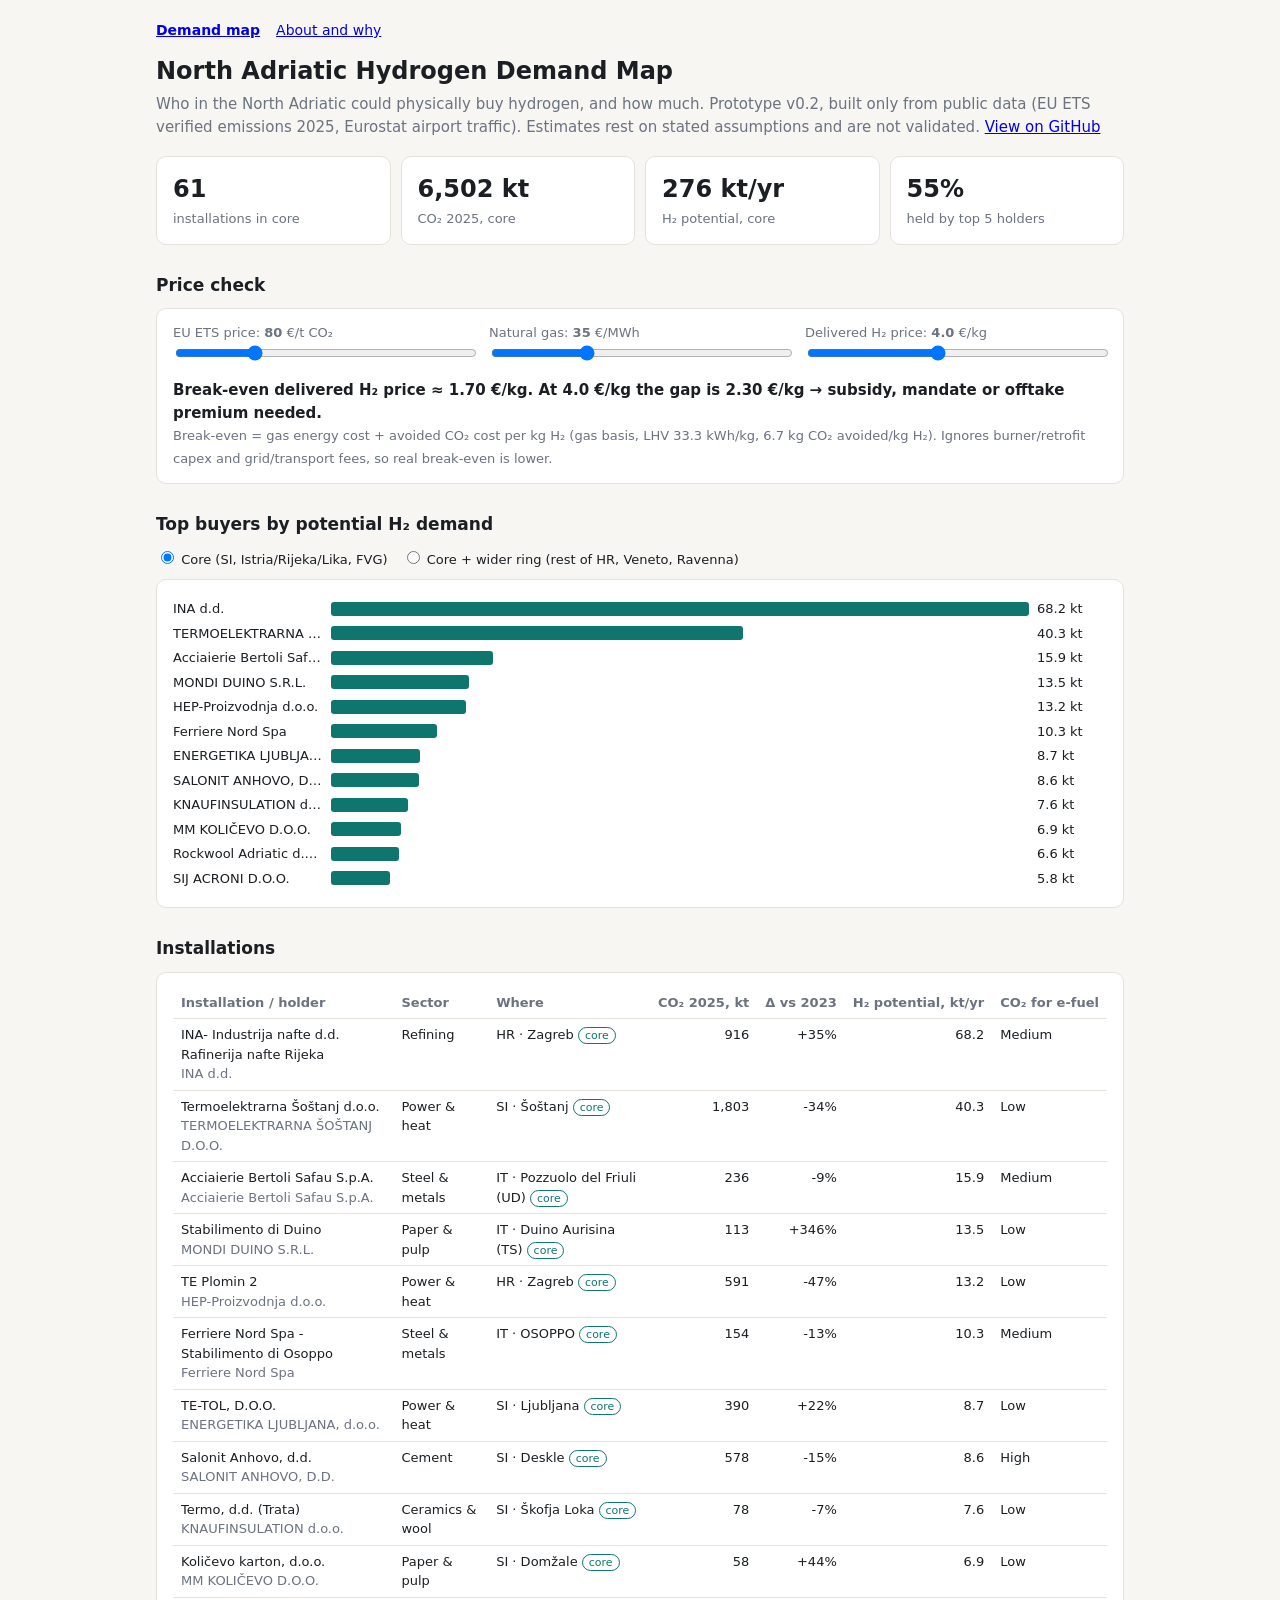
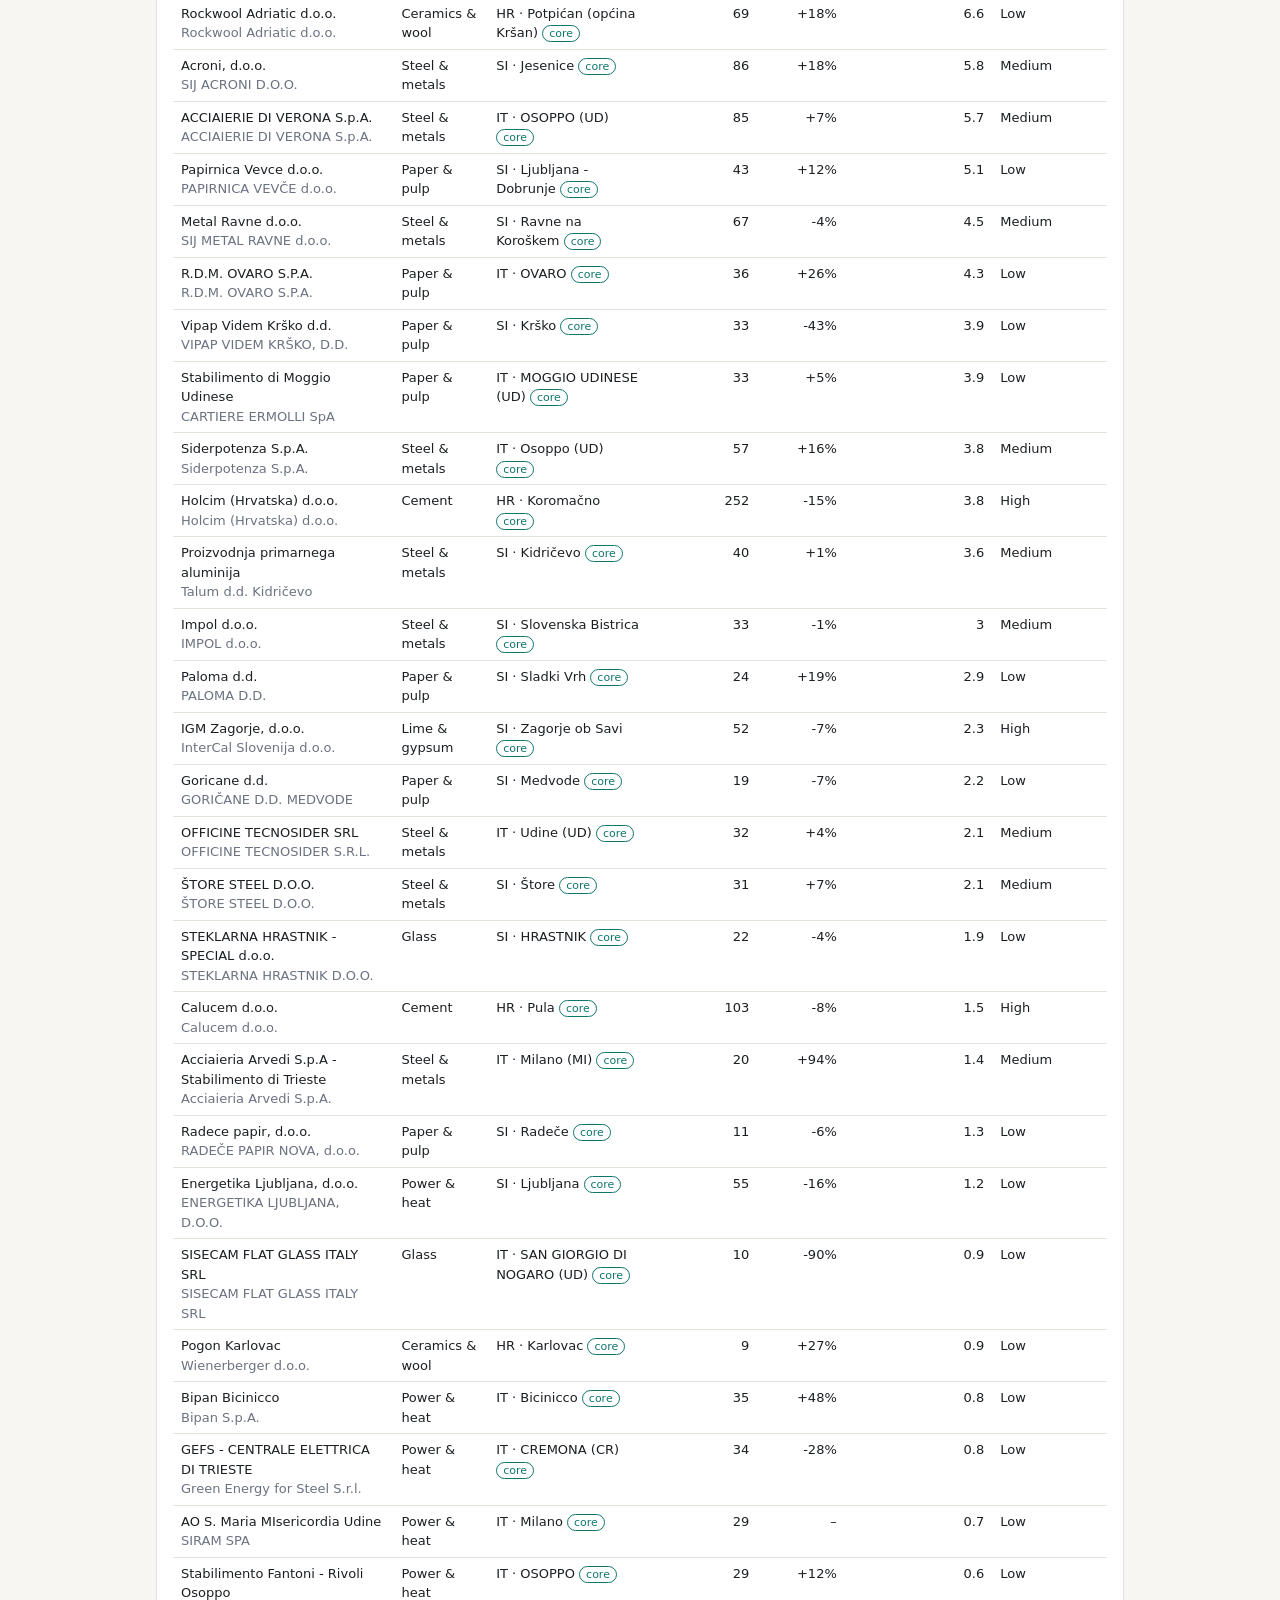
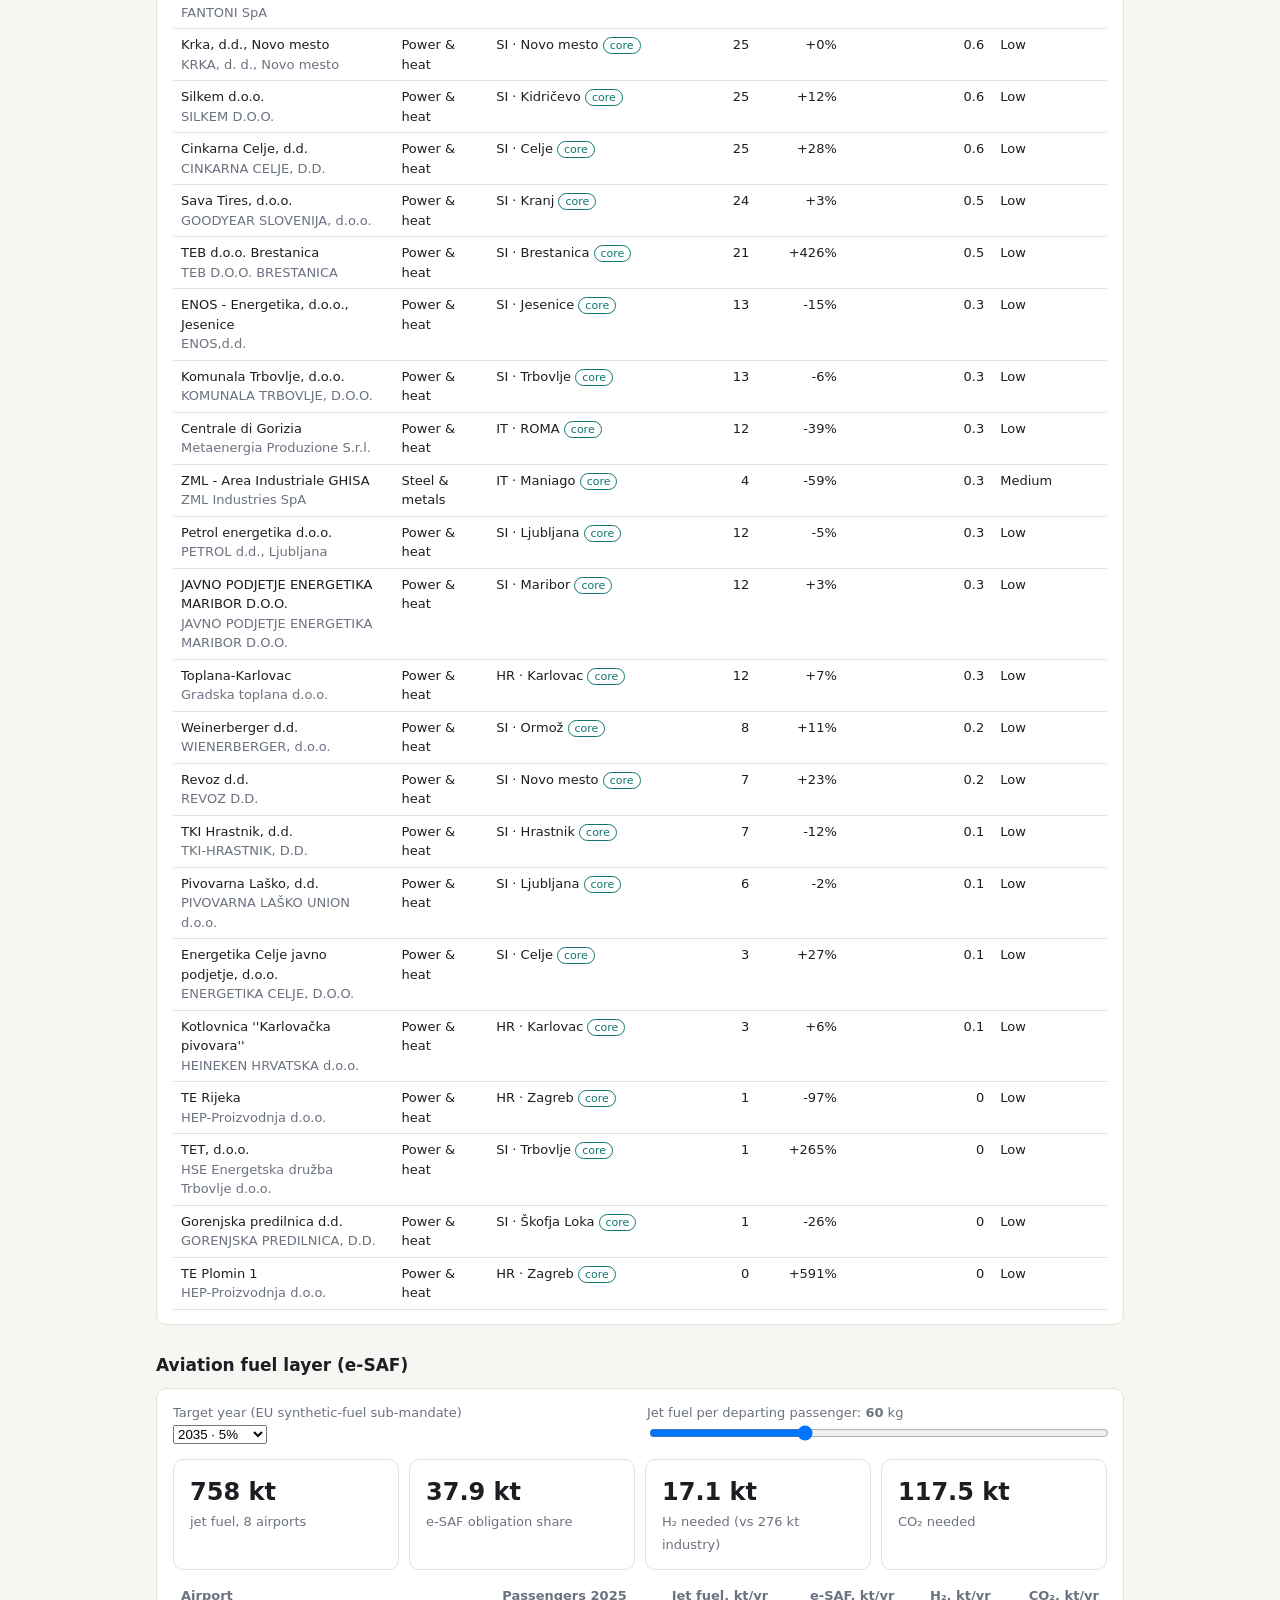
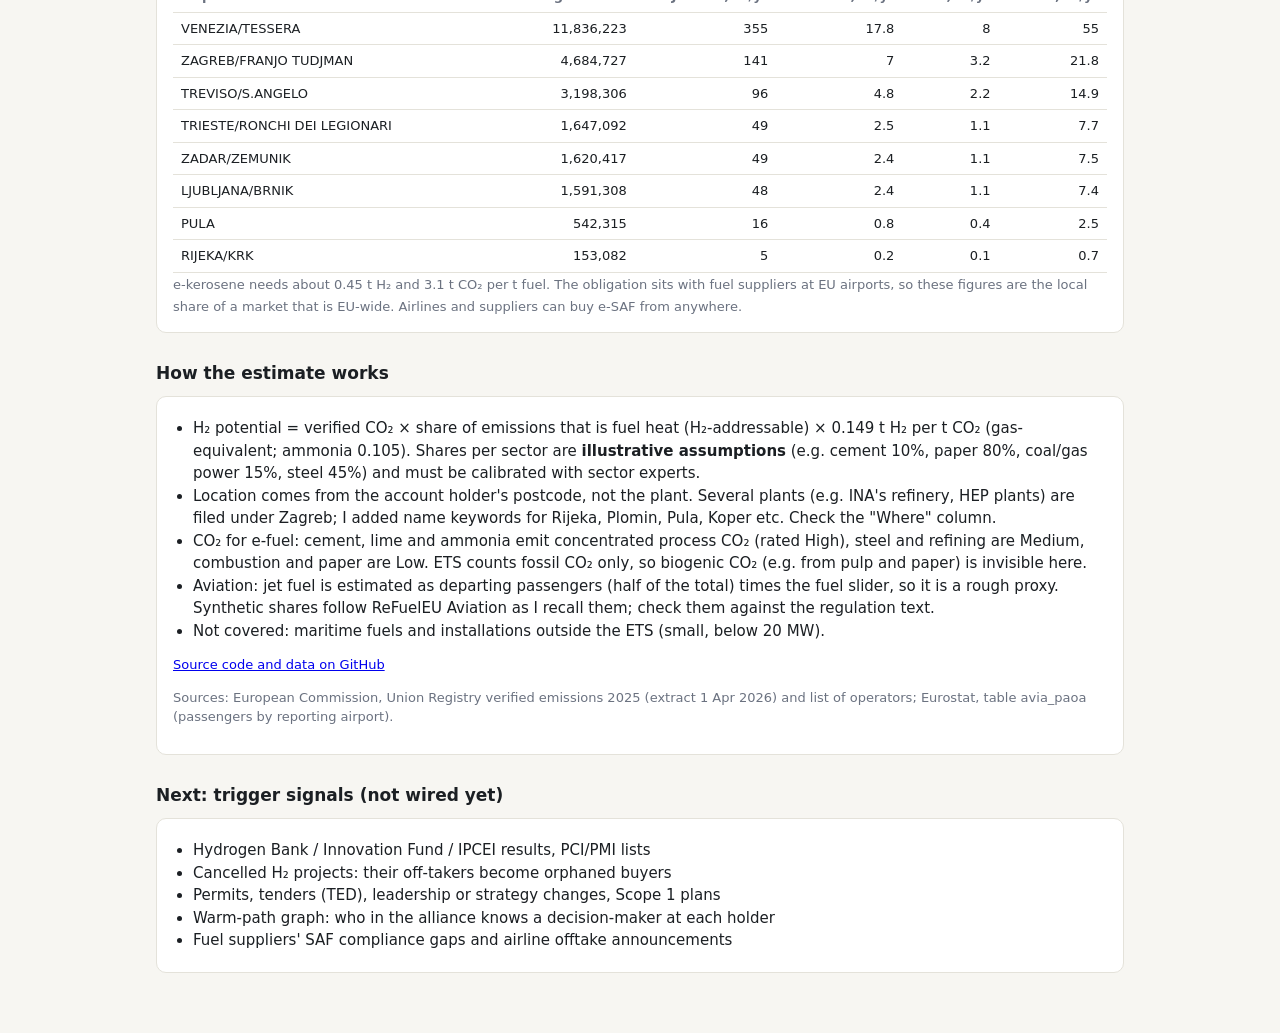
==== commit eb6ebb23: "Add About page explaining the approach and proposal Co-Authored-By: Claude Sonnet 5.5 <noreply@anthr" ====
--- a/index.html
+++ b/index.html
@@ -14,6 +14,7 @@
 .tw{overflow-x:auto}.tag{font-size:11px;padding:1px 6px;border-radius:9px;border:1px solid var(--line);color:var(--mut)}.tag.core{color:var(--core);border-color:var(--core)}
 .tog{display:flex;gap:14px;margin:0 0 10px;font-size:13px}small,.note{color:var(--mut);font-size:13px}ul{margin:6px 0;padding-left:20px}
 </style></head><body><main>
+<nav style="display:flex;gap:16px;font-size:14px;margin:0 0 12px"><a href="index.html"><b>Demand map</b></a><a href="about.html">About and why</a></nav>
 <h1>North Adriatic Hydrogen Demand Map</h1>
 <p class="sub">Who in the North Adriatic could physically buy hydrogen, and how much. Prototype v0.2, built only from public data (EU ETS verified emissions 2025, Eurostat airport traffic). Estimates rest on stated assumptions and are not validated. <a href="https://github.com/MaxSemenchuk/north-adriatic-h2-demand-map">View on GitHub</a></p>
 <div class="kpis" id="kpis"></div>
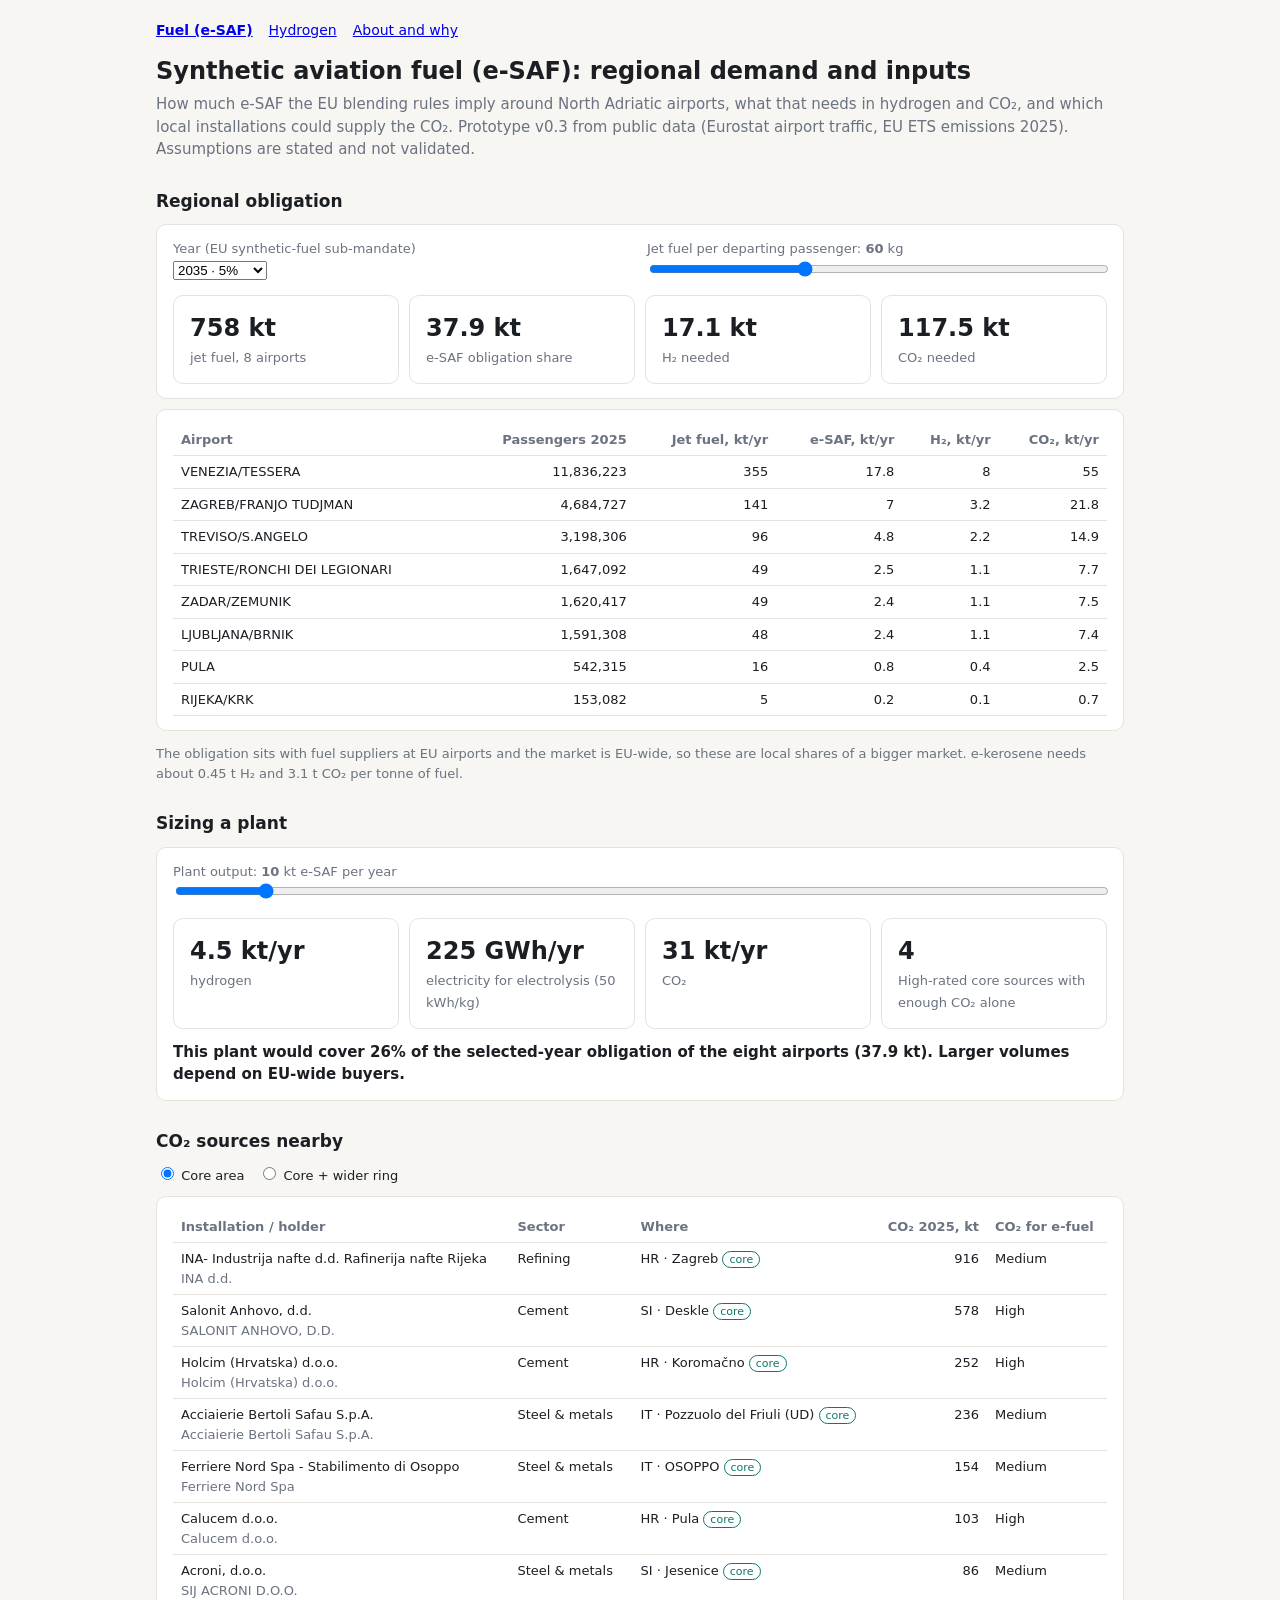
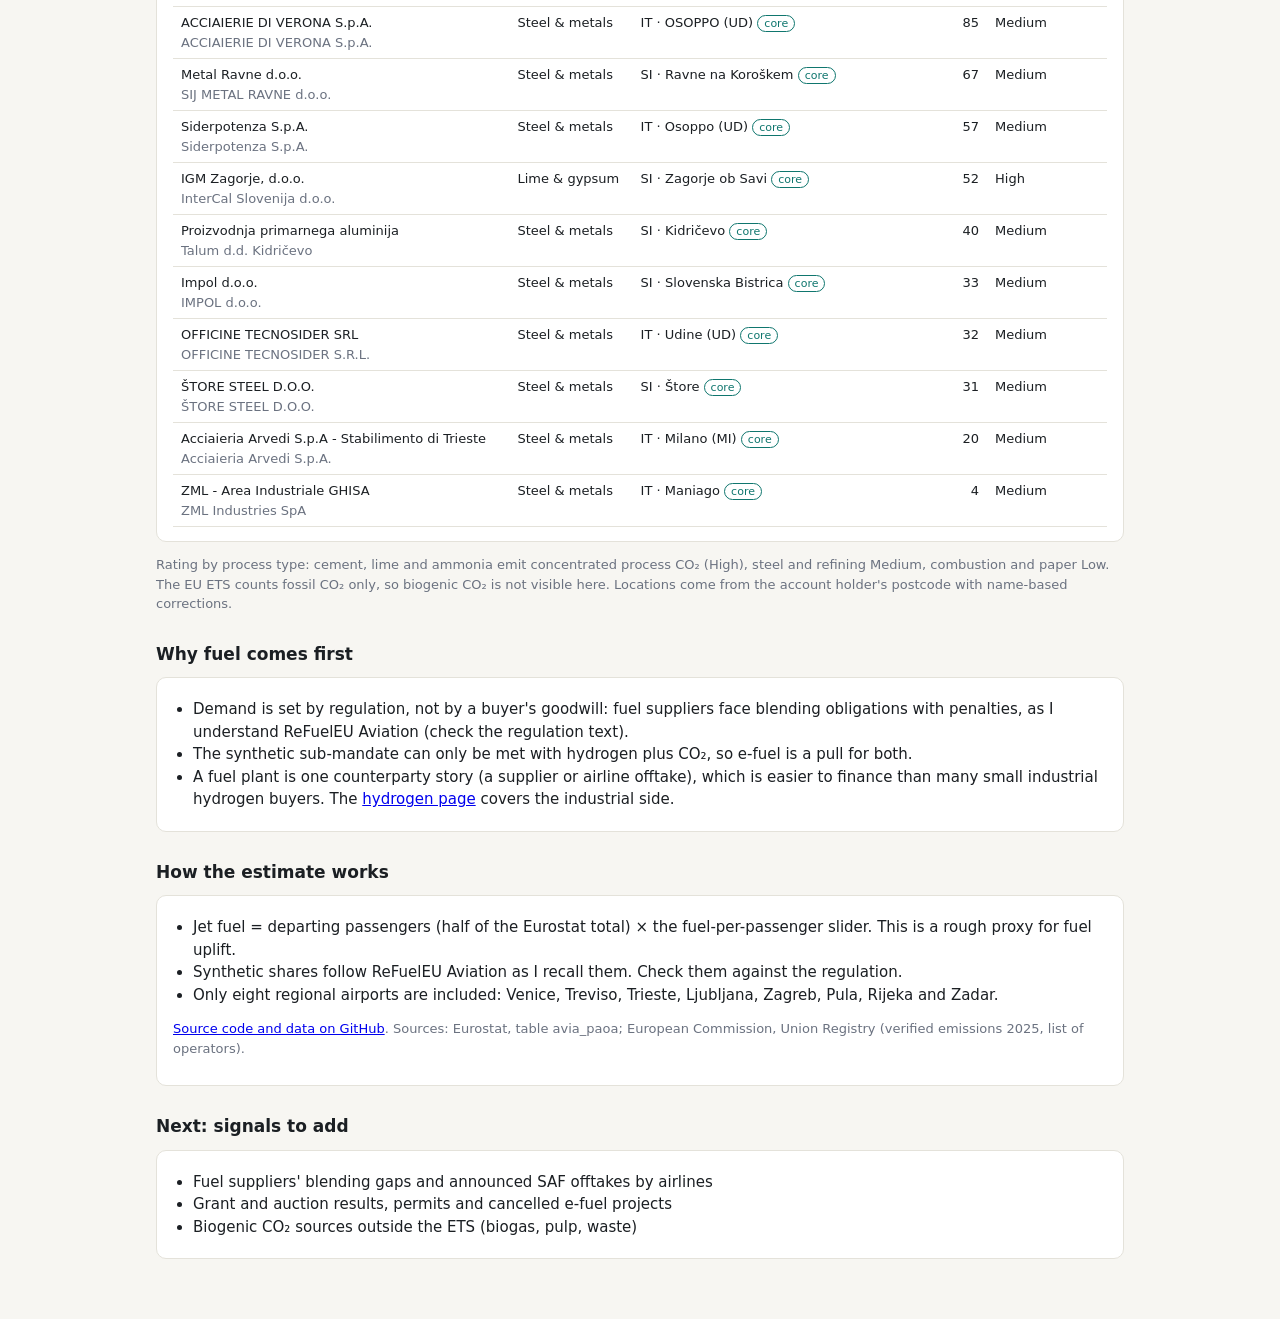
==== commit b5790ee7: "Split into separate fuel (e-SAF) and hydrogen pages, fuel first Co-Authored-By: Claude Sonnet 5.5 <n" ====
--- a/index.html
+++ b/index.html
@@ -1,6 +1,5 @@
 <!doctype html><html lang="en"><head><meta charset="utf-8"><meta name="viewport" content="width=device-width,initial-scale=1">
-<title>North Adriatic H2 Demand Map</title>
-<style>
+<title>e-SAF Demand Map</title><style>
 :root{--bg:#f7f6f2;--card:#fff;--ink:#1b1f23;--mut:#6b7280;--line:#e4e2da;--core:#0f766e;--ring:#9ca3af;--acc:#b45309}
 @media(prefers-color-scheme:dark){:root{--bg:#14171a;--card:#1c2024;--ink:#e8e9ea;--mut:#9aa1a9;--line:#2c3237;--core:#2dd4bf;--ring:#6b7280;--acc:#f59e0b}}
 *{box-sizing:border-box}body{margin:0;background:var(--bg);color:var(--ink);font:15px/1.5 system-ui,sans-serif}
@@ -14,65 +13,58 @@
 .tw{overflow-x:auto}.tag{font-size:11px;padding:1px 6px;border-radius:9px;border:1px solid var(--line);color:var(--mut)}.tag.core{color:var(--core);border-color:var(--core)}
 .tog{display:flex;gap:14px;margin:0 0 10px;font-size:13px}small,.note{color:var(--mut);font-size:13px}ul{margin:6px 0;padding-left:20px}
 </style></head><body><main>
-<nav style="display:flex;gap:16px;font-size:14px;margin:0 0 12px"><a href="index.html"><b>Demand map</b></a><a href="about.html">About and why</a></nav>
-<h1>North Adriatic Hydrogen Demand Map</h1>
-<p class="sub">Who in the North Adriatic could physically buy hydrogen, and how much. Prototype v0.2, built only from public data (EU ETS verified emissions 2025, Eurostat airport traffic). Estimates rest on stated assumptions and are not validated. <a href="https://github.com/MaxSemenchuk/north-adriatic-h2-demand-map">View on GitHub</a></p>
-<div class="kpis" id="kpis"></div>
-<h2>Price check</h2>
-<div class="card"><div class="ctl">
-<div><label>EU ETS price: <b id="vE"></b> €/t CO₂</label><input id="iE" type="range" min="40" max="200" value="80"></div>
-<div><label>Natural gas: <b id="vG"></b> €/MWh</label><input id="iG" type="range" min="15" max="80" value="35"></div>
-<div><label>Delivered H₂ price: <b id="vH"></b> €/kg</label><input id="iH" type="range" min="1" max="8" step="0.1" value="4"></div></div>
-<div class="verdict" id="verdict"></div>
-<small>Break-even = gas energy cost + avoided CO₂ cost per kg H₂ (gas basis, LHV 33.3 kWh/kg, 6.7 kg CO₂ avoided/kg H₂). Ignores burner/retrofit capex and grid/transport fees, so real break-even is lower.</small></div>
-<h2>Top buyers by potential H₂ demand</h2>
-<div class="tog"><label><input type="radio" name="z" value="core" checked> Core (SI, Istria/Rijeka/Lika, FVG)</label><label><input type="radio" name="z" value="all"> Core + wider ring (rest of HR, Veneto, Ravenna)</label></div>
-<div class="card" id="bars"></div>
-<h2>Installations</h2>
-<div class="card tw"><table id="tb"><thead><tr><th data-k="n">Installation / holder</th><th data-k="s">Sector</th><th data-k="c">Where</th><th class="n" data-k="e">CO₂ 2025, kt</th><th class="n" data-k="tr">Δ vs 2023</th><th class="n" data-k="h2">H₂ potential, kt/yr</th><th data-k="cq">CO₂ for e-fuel</th></tr></thead><tbody></tbody></table></div>
-<h2>Aviation fuel layer (e-SAF)</h2>
-<div class="card"><div class="ctl"><div><label>Target year (EU synthetic-fuel sub-mandate)</label><select id="yr"><option value="0.012">2030 · 1.2%</option><option value="0.05" selected>2035 · 5%</option><option value="0.10">2040 · 10%</option><option value="0.15">2045 · 15%</option><option value="0.35">2050 · 35%</option></select></div>
+<nav style="display:flex;gap:16px;font-size:14px;margin:0 0 12px"><a href="index.html"><b>Fuel (e-SAF)</b></a><a href="hydrogen.html">Hydrogen</a><a href="about.html">About and why</a></nav>
+<h1>Synthetic aviation fuel (e-SAF): regional demand and inputs</h1>
+<p class="sub">How much e-SAF the EU blending rules imply around North Adriatic airports, what that needs in hydrogen and CO₂, and which local installations could supply the CO₂. Prototype v0.3 from public data (Eurostat airport traffic, EU ETS emissions 2025). Assumptions are stated and not validated.</p>
+
+<h2>Regional obligation</h2>
+<div class="card"><div class="ctl"><div><label>Year (EU synthetic-fuel sub-mandate)</label><select id="yr"><option value="0.012">2030 · 1.2%</option><option value="0.05" selected>2035 · 5%</option><option value="0.10">2040 · 10%</option><option value="0.15">2045 · 15%</option><option value="0.35">2050 · 35%</option></select></div>
 <div><label>Jet fuel per departing passenger: <b id="vF"></b> kg</label><input id="iF" type="range" min="30" max="120" value="60"></div></div>
-<div class="kpis" id="akp" style="margin-top:12px"></div>
-<div class="tw" style="margin-top:10px"><table id="at"><thead><tr><th>Airport</th><th class="n">Passengers 2025</th><th class="n">Jet fuel, kt/yr</th><th class="n">e-SAF, kt/yr</th><th class="n">H₂, kt/yr</th><th class="n">CO₂, kt/yr</th></tr></thead><tbody></tbody></table></div>
-<small>e-kerosene needs about 0.45 t H₂ and 3.1 t CO₂ per t fuel. The obligation sits with fuel suppliers at EU airports, so these figures are the local share of a market that is EU-wide. Airlines and suppliers can buy e-SAF from anywhere.</small></div>
+<div class="kpis" id="akp" style="margin-top:12px"></div></div>
+<div class="card tw" style="margin-top:10px"><table id="at"><thead><tr><th>Airport</th><th class="n">Passengers 2025</th><th class="n">Jet fuel, kt/yr</th><th class="n">e-SAF, kt/yr</th><th class="n">H₂, kt/yr</th><th class="n">CO₂, kt/yr</th></tr></thead><tbody></tbody></table></div>
+<p class="note">The obligation sits with fuel suppliers at EU airports and the market is EU-wide, so these are local shares of a bigger market. e-kerosene needs about 0.45 t H₂ and 3.1 t CO₂ per tonne of fuel.</p>
+
+<h2>Sizing a plant</h2>
+<div class="card"><div class="ctl"><div><label>Plant output: <b id="vP"></b> kt e-SAF per year</label><input id="iP" type="range" min="1" max="100" value="10"></div></div>
+<div class="kpis" id="pkp" style="margin-top:12px"></div><div class="verdict" id="pv"></div></div>
+
+<h2>CO₂ sources nearby</h2>
+<div class="tog"><label><input type="radio" name="z" value="core" checked> Core area</label><label><input type="radio" name="z" value="all"> Core + wider ring</label></div>
+<div class="card tw"><table id="tb"><thead><tr><th>Installation / holder</th><th>Sector</th><th>Where</th><th class="n">CO₂ 2025, kt</th><th>CO₂ for e-fuel</th></tr></thead><tbody></tbody></table></div>
+<p class="note">Rating by process type: cement, lime and ammonia emit concentrated process CO₂ (High), steel and refining Medium, combustion and paper Low. The EU ETS counts fossil CO₂ only, so biogenic CO₂ is not visible here. Locations come from the account holder's postcode with name-based corrections.</p>
+
+<h2>Why fuel comes first</h2>
+<div class="card"><ul>
+<li>Demand is set by regulation, not by a buyer's goodwill: fuel suppliers face blending obligations with penalties, as I understand ReFuelEU Aviation (check the regulation text).</li>
+<li>The synthetic sub-mandate can only be met with hydrogen plus CO₂, so e-fuel is a pull for both.</li>
+<li>A fuel plant is one counterparty story (a supplier or airline offtake), which is easier to finance than many small industrial hydrogen buyers. The <a href="hydrogen.html">hydrogen page</a> covers the industrial side.</li></ul></div>
+
 <h2>How the estimate works</h2>
 <div class="card"><ul>
-<li>H₂ potential = verified CO₂ × share of emissions that is fuel heat (H₂-addressable) × 0.149 t H₂ per t CO₂ (gas-equivalent; ammonia 0.105). Shares per sector are <b>illustrative assumptions</b> (e.g. cement 10%, paper 80%, coal/gas power 15%, steel 45%) and must be calibrated with sector experts.</li>
-<li>Location comes from the account holder's postcode, not the plant. Several plants (e.g. INA's refinery, HEP plants) are filed under Zagreb; I added name keywords for Rijeka, Plomin, Pula, Koper etc. Check the "Where" column.</li>
-<li>CO₂ for e-fuel: cement, lime and ammonia emit concentrated process CO₂ (rated High), steel and refining are Medium, combustion and paper are Low. ETS counts fossil CO₂ only, so biogenic CO₂ (e.g. from pulp and paper) is invisible here.</li><li>Aviation: jet fuel is estimated as departing passengers (half of the total) times the fuel slider, so it is a rough proxy. Synthetic shares follow ReFuelEU Aviation as I recall them; check them against the regulation text.</li><li>Not covered: maritime fuels and installations outside the ETS (small, below 20 MW).</li></ul>
-<p class="note"><a href="https://github.com/MaxSemenchuk/north-adriatic-h2-demand-map">Source code and data on GitHub</a></p>
-<p class="note">Sources: European Commission, Union Registry verified emissions 2025 (extract 1 Apr 2026) and list of operators; Eurostat, table avia_paoa (passengers by reporting airport).</p></div>
-<h2>Next: trigger signals (not wired yet)</h2>
-<div class="card"><ul><li>Hydrogen Bank / Innovation Fund / IPCEI results, PCI/PMI lists</li><li>Cancelled H₂ projects: their off-takers become orphaned buyers</li><li>Permits, tenders (TED), leadership or strategy changes, Scope 1 plans</li><li>Warm-path graph: who in the alliance knows a decision-maker at each holder</li><li>Fuel suppliers' SAF compliance gaps and airline offtake announcements</li></ul></div>
+<li>Jet fuel = departing passengers (half of the Eurostat total) × the fuel-per-passenger slider. This is a rough proxy for fuel uplift.</li>
+<li>Synthetic shares follow ReFuelEU Aviation as I recall them. Check them against the regulation.</li>
+<li>Only eight regional airports are included: Venice, Treviso, Trieste, Ljubljana, Zagreb, Pula, Rijeka and Zadar.</li></ul>
+<p class="note"><a href="https://github.com/MaxSemenchuk/north-adriatic-h2-demand-map">Source code and data on GitHub</a>. Sources: Eurostat, table avia_paoa; European Commission, Union Registry (verified emissions 2025, list of operators).</p></div>
+
+<h2>Next: signals to add</h2>
+<div class="card"><ul><li>Fuel suppliers' blending gaps and announced SAF offtakes by airlines</li><li>Grant and auction results, permits and cancelled e-fuel projects</li><li>Biogenic CO₂ sources outside the ETS (biogas, pulp, waste)</li></ul></div>
 </main>
 <script>
-const D=[{"c": "SI", "z": "core", "n": "Termoelektrarna Šoštanj d.o.o.", "h": "TERMOELEKTRARNA ŠOŠTANJ D.O.O.", "city": "Šoštanj", "a": "Combustion of fuels", "s": "Power & heat", "sh": 0.15, "f": 0.149, "e": 1803345, "e24": 3089330, "e23": 2745945}, {"c": "HR", "z": "core", "n": "INA- Industrija nafte d.d. Rafinerija nafte Rijeka", "h": "INA d.d.", "city": "Zagreb", "a": "Refining of mineral oil", "s": "Refining", "sh": 0.5, "f": 0.149, "e": 915840, "e24": 663741, "e23": 678325}, {"c": "HR", "z": "ring", "n": "Te-TO Zagreb", "h": "HEP-Proizvodnja d.o.o.", "city": "Zagreb", "a": "Combustion of fuels", "s": "Power & heat", "sh": 0.15, "f": 0.149, "e": 801993, "e24": 826717, "e23": 908702}, {"c": "HR", "z": "ring", "n": "Petrokemija d.d. tvornica gnojiva", "h": "Petrokemija d.d. tvornica gnojiva", "city": "Kutina", "a": "Production of ammonia", "s": "Ammonia / fertiliser", "sh": 0.9, "f": 0.105, "e": 773673, "e24": 279243, "e23": 344902}, {"c": "HR", "z": "ring", "n": "CEMEX Hrvatska d.d.", "h": "CEMEX Hrvatska d.d.", "city": "Kaštel Sućurac", "a": "Production of cement clinker", "s": "Cement", "sh": 0.1, "f": 0.149, "e": 607011, "e24": 637118, "e23": 781042}, {"c": "HR", "z": "core", "n": "TE Plomin 2", "h": "HEP-Proizvodnja d.o.o.", "city": "Zagreb", "a": "Combustion of fuels", "s": "Power & heat", "sh": 0.15, "f": 0.149, "e": 591315, "e24": 679871, "e23": 1118156}, {"c": "SI", "z": "core", "n": "Salonit Anhovo, d.d.", "h": "SALONIT ANHOVO, D.D.", "city": "Deskle", "a": "Production of cement clinker", "s": "Cement", "sh": 0.1, "f": 0.149, "e": 578284, "e24": 684374, "e23": 677478}, {"c": "HR", "z": "ring", "n": "Našicecement d.d.", "h": "NEXE d.d.", "city": "Našice", "a": "Production of cement clinker", "s": "Cement", "sh": 0.1, "f": 0.149, "e": 474039, "e24": 542645, "e23": 598547}, {"c": "SI", "z": "core", "n": "TE-TOL, D.O.O.", "h": "ENERGETIKA LJUBLJANA, d.o.o.", "city": "Ljubljana", "a": "Combustion of fuels", "s": "Power & heat", "sh": 0.15, "f": 0.149, "e": 390216, "e24": 292715, "e23": 319197}, {"c": "HR", "z": "core", "n": "Holcim (Hrvatska) d.o.o.", "h": "Holcim (Hrvatska) d.o.o.", "city": "Koromačno", "a": "Production of cement clinker", "s": "Cement", "sh": 0.1, "f": 0.149, "e": 252172, "e24": 298974, "e23": 297114}, {"c": "HR", "z": "ring", "n": "EL-TO Zagreb", "h": "HEP-Proizvodnja d.o.o.", "city": "Zagreb", "a": "Combustion of fuels", "s": "Power & heat", "sh": 0.15, "f": 0.149, "e": 241393, "e24": 194086, "e23": 197798}, {"c": "IT", "z": "core", "n": "Acciaierie Bertoli Safau S.p.A.", "h": "Acciaierie Bertoli Safau S.p.A.", "city": "Pozzuolo del Friuli (UD)", "a": "Production of pig iron or steel", "s": "Steel & metals", "sh": 0.45, "f": 0.149, "e": 236422, "e24": 241313, "e23": 259007}, {"c": "IT", "z": "ring", "n": "UNITA' PRODUTTIVA DI MONTICHIARI", "h": "FASSA SRL", "city": "SPRESIANO", "a": "Production of lime, or calcination of dolomite/magnesite", "s": "Lime & gypsum", "sh": 0.3, "f": 0.149, "e": 215805, "e24": 216122, "e23": 203439}, {"c": "IT", "z": "ring", "n": "Orion Engineered Carbons Srl S.r.l.", "h": "Orion Engineered Carbons S.r.l.", "city": "Ravenna", "a": "Other activity opted-in pursuant to Article 24 of Directive 2003/87/EC", "s": "Other", "sh": 0.3, "f": 0.149, "e": 206542, "e24": 222616, "e23": 207815}, {"c": "HR", "z": "ring", "n": "TE Sisak", "h": "HEP-Proizvodnja d.o.o.", "city": "Zagreb", "a": "Combustion of fuels", "s": "Power & heat", "sh": 0.15, "f": 0.149, "e": 205679, "e24": 472474, "e23": 621458}, {"c": "IT", "z": "ring", "n": "FORNI PER PRODUZIONE CALCE", "h": "FORNACI CALCE GRIGOLIN S.P.A.", "city": "SUSEGANA  (Fraz. Ponte della Priula)", "a": "Production of lime, or calcination of dolomite/magnesite", "s": "Lime & gypsum", "sh": 0.3, "f": 0.149, "e": 199309, "e24": 186553, "e23": 192233}, {"c": "IT", "z": "ring", "n": "Cabot Italiana SpA", "h": "Cabot Italiana SpA", "city": "Ravenna", "a": "Combustion of fuels", "s": "Power & heat", "sh": 0.15, "f": 0.149, "e": 173352, "e24": 188245, "e23": 186766}, {"c": "IT", "z": "core", "n": "Ferriere Nord Spa - Stabilimento di Osoppo", "h": "Ferriere Nord Spa", "city": "OSOPPO", "a": "Production of pig iron or steel", "s": "Steel & metals", "sh": 0.45, "f": 0.149, "e": 153923, "e24": 164404, "e23": 176710}, {"c": "IT", "z": "ring", "n": "PRODUZIONE CALCE VIVA CERAINO", "h": "FASSA SRL", "city": "SPRESIANO", "a": "Production of lime, or calcination of dolomite/magnesite", "s": "Lime & gypsum", "sh": 0.3, "f": 0.149, "e": 150215, "e24": 141464, "e23": 145472}, {"c": "IT", "z": "ring", "n": "CARTIERE  VILLA LAGARINA SPA", "h": "CARTIERE VILLA LAGARINA SPA", "city": "ISTRANA", "a": "Production of paper or cardboard", "s": "Paper & pulp", "sh": 0.8, "f": 0.149, "e": 113667, "e24": 97886, "e23": 91487}, {"c": "IT", "z": "core", "n": "Stabilimento di Duino", "h": "MONDI DUINO S.R.L.", "city": "Duino Aurisina (TS)", "a": "Production of paper or cardboard", "s": "Paper & pulp", "sh": 0.8, "f": 0.149, "e": 113241, "e24": 5, "e23": 25402}, {"c": "HR", "z": "ring", "n": "Vetropack Straža tvornica stakla d.d. Hum na Sutli", "h": "Vetropack Straža tvornica stakla d.d.", "city": "Hum na Sutli", "a": "Manufacture of glass", "s": "Glass", "sh": 0.6, "f": 0.149, "e": 108224, "e24": 99511, "e23": 118540}, {"c": "IT", "z": "ring", "n": "IMPIANTO PER LA PRODUZIONE DI VETRO CAVO MECCANICO", "h": "ZIGNAGO VETRO S.p.A.", "city": "FOSSALTA DI PORTOGRUARO", "a": "Manufacture of glass", "s": "Glass", "sh": 0.6, "f": 0.149, "e": 107429, "e24": 108745, "e23": 116176}, {"c": "HR", "z": "core", "n": "Calucem d.o.o.", "h": "Calucem d.o.o.", "city": "Pula", "a": "Production of cement clinker", "s": "Cement", "sh": 0.1, "f": 0.149, "e": 102858, "e24": 86173, "e23": 111801}, {"c": "IT", "z": "ring", "n": "Unigrà SRL. - stabilimento di Conselice", "h": "Unigrà Srl", "city": "CONSELICE", "a": "Combustion of fuels", "s": "Power & heat", "sh": 0.15, "f": 0.149, "e": 101173, "e24": 69892, "e23": 54756}, {"c": "SI", "z": "core", "n": "Acroni, d.o.o.", "h": "SIJ ACRONI D.O.O.", "city": "Jesenice", "a": "Production of pig iron or steel", "s": "Steel & metals", "sh": 0.45, "f": 0.149, "e": 86003, "e24": 91097, "e23": 72758}, {"c": "IT", "z": "core", "n": "ACCIAIERIE DI VERONA S.p.A.", "h": "ACCIAIERIE DI VERONA S.p.A.", "city": "OSOPPO (UD)", "a": "Production of pig iron or steel", "s": "Steel & metals", "sh": 0.45, "f": 0.149, "e": 85416, "e24": 79670, "e23": 79859}, {"c": "IT", "z": "ring", "n": "FORNACI ZULIAN s.r.l.", "h": "Fornaci Zulian srl", "city": "FONTANIVA (PD)", "a": "Installations for the production of cement clinker in rotary kilns or lime in rotary kilns or in other furnaces", "s": "Cement", "sh": 0.1, "f": 0.149, "e": 78403, "e24": 76853, "e23": 78594}, {"c": "SI", "z": "core", "n": "Termo, d.d. (Trata)", "h": "KNAUFINSULATION d.o.o.", "city": "Škofja Loka", "a": "Manufacture of mineral wool", "s": "Ceramics & wool", "sh": 0.65, "f": 0.149, "e": 78062, "e24": 85047, "e23": 84206}, {"c": "IT", "z": "ring", "n": "CARTIERE DEL POLESINE SPA STABILIMENTO DI ADRIA", "h": "Cartiere del Polesine S.p.A.", "city": "LOREO", "a": "Production of paper or cardboard", "s": "Paper & pulp", "sh": 0.8, "f": 0.149, "e": 77777, "e24": 76304, "e23": 79254}, {"c": "IT", "z": "ring", "n": "STABILIMENTO DI MANTOVA", "h": "CARTIERE VILLA LAGARINA SPA", "city": "ISTRANA", "a": "Production of paper or cardboard", "s": "Paper & pulp", "sh": 0.8, "f": 0.149, "e": 77389, "e24": 56372, "e23": 94760}, {"c": "IT", "z": "ring", "n": "IMPIANTO PER LA PRODUZIONE DI VETRO CAVO MECCANICO", "h": "ZIGNAGO VETRO S.p.A.", "city": "FOSSALTA DI PORTOGRUARO", "a": "Manufacture of glass", "s": "Glass", "sh": 0.6, "f": 0.149, "e": 75146, "e24": 68062, "e23": 79854}, {"c": "HR", "z": "ring", "n": "Objekti prerade plina Molve", "h": "INA d.d.", "city": "Zagreb", "a": "Combustion of fuels", "s": "Power & heat", "sh": 0.15, "f": 0.149, "e": 73429, "e24": 79630, "e23": 71130}, {"c": "IT", "z": "ring", "n": "UNITA' PRODUTTIVA DI SPRESIANO", "h": "FASSA SRL", "city": "SPRESIANO", "a": "Production of lime, or calcination of dolomite/magnesite", "s": "Lime & gypsum", "sh": 0.3, "f": 0.149, "e": 72092, "e24": 73059, "e23": 72084}, {"c": "HR", "z": "ring", "n": "DS Smith Belišće Croatia d.o.o.", "h": "DS Smith Belišće Croatia d.o.o.", "city": "Belišće", "a": "Combustion of fuels", "s": "Power & heat", "sh": 0.15, "f": 0.149, "e": 70358, "e24": 97175, "e23": 90975}, {"c": "HR", "z": "core", "n": "Rockwool Adriatic d.o.o.", "h": "Rockwool Adriatic d.o.o.", "city": "Potpićan (općina Kršan)", "a": "Manufacture of mineral wool", "s": "Ceramics & wool", "sh": 0.65, "f": 0.149, "e": 68527, "e24": 70618, "e23": 57830}, {"c": "SI", "z": "core", "n": "Metal Ravne d.o.o.", "h": "SIJ METAL RAVNE d.o.o.", "city": "Ravne na Koroškem", "a": "Production of pig iron or steel", "s": "Steel & metals", "sh": 0.45, "f": 0.149, "e": 66977, "e24": 70803, "e23": 69739}, {"c": "IT", "z": "ring", "n": "Bunge Italia S.p.A. Stabilimento di Porto Corsini", "h": "Bunge Italia SpA", "city": "RAVENNA", "a": "Combustion of fuels", "s": "Power & heat", "sh": 0.15, "f": 0.149, "e": 63803, "e24": 66978, "e23": 66229}, {"c": "IT", "z": "ring", "n": "CARTIERA DI CARBONERA SPA", "h": "CARTIERA DI CARBONERA SPA", "city": "ISTRANA", "a": "Production of paper or cardboard", "s": "Paper & pulp", "sh": 0.8, "f": 0.149, "e": 59705, "e24": 49072, "e23": 48845}, {"c": "SI", "z": "core", "n": "Količevo karton, d.o.o.", "h": "MM KOLIČEVO D.O.O.", "city": "Domžale", "a": "Production of paper or cardboard", "s": "Paper & pulp", "sh": 0.8, "f": 0.149, "e": 57593, "e24": 52074, "e23": 39955}, {"c": "IT", "z": "core", "n": "Siderpotenza S.p.A.", "h": "Siderpotenza S.p.A.", "city": "Osoppo (UD)", "a": "Production of pig iron or steel", "s": "Steel & metals", "sh": 0.45, "f": 0.149, "e": 57072, "e24": 51415, "e23": 49240}, {"c": "SI", "z": "core", "n": "Energetika Ljubljana, d.o.o.", "h": "ENERGETIKA LJUBLJANA, D.O.O.", "city": "Ljubljana", "a": "Combustion of fuels", "s": "Power & heat", "sh": 0.15, "f": 0.149, "e": 55334, "e24": 71150, "e23": 65870}, {"c": "SI", "z": "core", "n": "IGM Zagorje, d.o.o.", "h": "InterCal Slovenija d.o.o.", "city": "Zagorje ob Savi", "a": "Production of lime, or calcination of dolomite/magnesite", "s": "Lime & gypsum", "sh": 0.3, "f": 0.149, "e": 51975, "e24": 53240, "e23": 55756}, {"c": "HR", "z": "ring", "n": "POGON I", "h": "Intercal Croatia d.o.o.", "city": "Sirač", "a": "Production of lime, or calcination of dolomite/magnesite", "s": "Lime & gypsum", "sh": 0.3, "f": 0.149, "e": 50166, "e24": 30044, "e23": 42597}, {"c": "IT", "z": "ring", "n": "CARTIERA GIORGIONE S.p.A.", "h": "CARTIERA GIORGIONE S.p.A.", "city": "CASTELFRANCO VENETO", "a": "Industrial plants for the production of (a) pulp from timber or other fibrous materials (b) paper and board", "s": "Paper & pulp", "sh": 0.8, "f": 0.149, "e": 49749, "e24": 51319, "e23": 51215}, {"c": "HR", "z": "ring", "n": "Objekti frakcionacije Ivanić Grad", "h": "INA d.d.", "city": "Zagreb", "a": "Combustion of fuels", "s": "Power & heat", "sh": 0.15, "f": 0.149, "e": 48328, "e24": 49693, "e23": 46433}, {"c": "IT", "z": "ring", "n": "Sappi Condino", "h": "SAPPI ITALY OPERATIONS  SPA", "city": "CARMIGNANO DI BRENTA (PD)", "a": "Production of paper or cardboard", "s": "Paper & pulp", "sh": 0.8, "f": 0.149, "e": 45805, "e24": 46147, "e23": 37892}, {"c": "SI", "z": "core", "n": "Papirnica Vevce d.o.o.", "h": "PAPIRNICA VEVČE d.o.o.", "city": "Ljubljana - Dobrunje", "a": "Production of paper or cardboard", "s": "Paper & pulp", "sh": 0.8, "f": 0.149, "e": 43130, "e24": 43620, "e23": 38357}, {"c": "HR", "z": "ring", "n": "POGON II", "h": "Intercal Croatia d.o.o.", "city": "Sirač", "a": "Production of lime, or calcination of dolomite/magnesite", "s": "Lime & gypsum", "sh": 0.3, "f": 0.149, "e": 42453, "e24": 55407, "e23": 44082}, {"c": "HR", "z": "ring", "n": "TE-TO Osijek", "h": "HEP-Proizvodnja d.o.o.", "city": "Zagreb", "a": "Combustion of fuels", "s": "Power & heat", "sh": 0.15, "f": 0.149, "e": 41677, "e24": 50459, "e23": 78351}, {"c": "HR", "z": "ring", "n": "HIŠ pogon Županja", "h": "Hrvatska industrija šećera d.d.", "city": "Zagreb", "a": "Combustion of fuels", "s": "Power & heat", "sh": 0.15, "f": 0.149, "e": 41194, "e24": 42486, "e23": 62244}, {"c": "HR", "z": "ring", "n": "Terminal za UPP", "h": "LNG Hrvatska d.o.o.", "city": "Zagreb", "a": "Combustion of fuels", "s": "Power & heat", "sh": 0.15, "f": 0.149, "e": 40690, "e24": 37468, "e23": 38215}, {"c": "SI", "z": "core", "n": "Proizvodnja primarnega aluminija", "h": "Talum d.d. Kidričevo", "city": "Kidričevo", "a": "Production of primary aluminium", "s": "Steel & metals", "sh": 0.6, "f": 0.149, "e": 40108, "e24": 41217, "e23": 39812}, {"c": "IT", "z": "core", "n": "R.D.M. OVARO S.P.A.", "h": "R.D.M. OVARO S.P.A.", "city": "OVARO", "a": "Production of paper or cardboard", "s": "Paper & pulp", "sh": 0.8, "f": 0.149, "e": 35742, "e24": 34291, "e23": 28285}, {"c": "IT", "z": "core", "n": "Bipan Bicinicco", "h": "Bipan S.p.A.", "city": "Bicinicco", "a": "Combustion of fuels", "s": "Power & heat", "sh": 0.15, "f": 0.149, "e": 35353, "e24": 31409, "e23": 23892}, {"c": "IT", "z": "ring", "n": "Papergroup S.p.A. Divisione Cartiera", "h": "TOLENTINO SPA", "city": "TREVISO", "a": "Industrial plants for the production of (a) pulp from timber or other fibrous materials (b) paper and board", "s": "Paper & pulp", "sh": 0.8, "f": 0.149, "e": 35102, "e24": 35922, "e23": 34288}, {"c": "IT", "z": "ring", "n": "UNITA' PRODUTTIVA DI CALLIANO", "h": "FASSA SRL", "city": "SPRESIANO", "a": "Production or processing of gypsum or plasterboard", "s": "Lime & gypsum", "sh": 0.3, "f": 0.149, "e": 34133, "e24": 32572, "e23": 30151}, {"c": "IT", "z": "core", "n": "GEFS - CENTRALE ELETTRICA DI TRIESTE", "h": "Green Energy for Steel S.r.l.", "city": "CREMONA (CR)", "a": "Combustion of fuels", "s": "Power & heat", "sh": 0.15, "f": 0.149, "e": 33813, "e24": 35359, "e23": 46640}, {"c": "HR", "z": "ring", "n": "Knauf Insulation d.o.o.", "h": "KNAUF INSULATION d.o.o.", "city": "Novi Marof", "a": "Manufacture of mineral wool", "s": "Ceramics & wool", "sh": 0.65, "f": 0.149, "e": 33069, "e24": 35018, "e23": 36071}, {"c": "SI", "z": "core", "n": "Impol d.o.o.", "h": "IMPOL d.o.o.", "city": "Slovenska Bistrica", "a": "Production of secondary aluminium", "s": "Steel & metals", "sh": 0.6, "f": 0.149, "e": 33054, "e24": 33176, "e23": 33494}, {"c": "IT", "z": "ring", "n": "TOLENTINO S.R.L.", "h": "TOLENTINO SPA", "city": "TREVISO", "a": "Production of paper or cardboard", "s": "Paper & pulp", "sh": 0.8, "f": 0.149, "e": 32729, "e24": 31656, "e23": 27123}, {"c": "SI", "z": "core", "n": "Vipap Videm Krško d.d.", "h": "VIPAP VIDEM KRŠKO, D.D.", "city": "Krško", "a": "Production of paper or cardboard", "s": "Paper & pulp", "sh": 0.8, "f": 0.149, "e": 32649, "e24": 44195, "e23": 57681}, {"c": "IT", "z": "core", "n": "Stabilimento di Moggio Udinese", "h": "CARTIERE ERMOLLI SpA", "city": "MOGGIO UDINESE (UD)", "a": "Production of paper or cardboard", "s": "Paper & pulp", "sh": 0.8, "f": 0.149, "e": 32604, "e24": 34264, "e23": 30966}, {"c": "IT", "z": "ring", "n": "Stabilimento di Monopoli", "h": "Casa Olearia Italiana spa", "city": "Venezia", "a": "Combustion of fuels", "s": "Power & heat", "sh": 0.15, "f": 0.149, "e": 32113, "e24": 29853, "e23": 22006}, {"c": "IT", "z": "core", "n": "OFFICINE TECNOSIDER SRL", "h": "OFFICINE TECNOSIDER S.R.L.", "city": "Udine (UD)", "a": "Production or processing of ferrous metals", "s": "Steel & metals", "sh": 0.45, "f": 0.149, "e": 31931, "e24": 28457, "e23": 30716}, {"c": "SI", "z": "core", "n": "ŠTORE STEEL D.O.O.", "h": "ŠTORE STEEL D.O.O.", "city": "Štore", "a": "Production of pig iron or steel", "s": "Steel & metals", "sh": 0.45, "f": 0.149, "e": 31156, "e24": 27668, "e23": 29129}, {"c": "IT", "z": "core", "n": "AO S. Maria MIsericordia Udine", "h": "SIRAM SPA", "city": "Milano", "a": "Combustion of fuels", "s": "Power & heat", "sh": 0.15, "f": 0.149, "e": 29494, "e24": null, "e23": null}, {"c": "IT", "z": "core", "n": "Stabilimento Fantoni - Rivoli Osoppo", "h": "FANTONI SpA", "city": "OSOPPO", "a": "Combustion installations with a rated thermal input exceeding 20 MW", "s": "Power & heat", "sh": 0.15, "f": 0.149, "e": 28611, "e24": 22238, "e23": 25500}, {"c": "IT", "z": "ring", "n": "Cereal Docks Marghera", "h": "CEREAL DOCKS MARGHERA S.R.L.", "city": "VENEZIA", "a": "Combustion of fuels", "s": "Power & heat", "sh": 0.15, "f": 0.149, "e": 27928, "e24": 43484, "e23": 42149}, {"c": "HR", "z": "ring", "n": "GIRK Kalun d.d.", "h": "GIRK Kalun d.d.", "city": "Drniš", "a": "Production of lime, or calcination of dolomite/magnesite", "s": "Lime & gypsum", "sh": 0.3, "f": 0.149, "e": 25589, "e24": 28861, "e23": 30111}, {"c": "SI", "z": "core", "n": "Krka, d.d., Novo mesto", "h": "KRKA, d. d., Novo mesto", "city": "Novo mesto", "a": "Combustion of fuels", "s": "Power & heat", "sh": 0.15, "f": 0.149, "e": 25362, "e24": 24228, "e23": 25353}, {"c": "IT", "z": "ring", "n": "Santa Maria s.r.l. Stabilimento di Filo", "h": "Santa Maria s.r.l.", "city": "Alfonsine (RA)", "a": "Manufacture of ceramics", "s": "Ceramics & wool", "sh": 0.65, "f": 0.149, "e": 25209, "e24": 22298, "e23": 25881}, {"c": "SI", "z": "core", "n": "Silkem d.o.o.", "h": "SILKEM  D.O.O.", "city": "Kidričevo", "a": "Combustion of fuels", "s": "Power & heat", "sh": 0.15, "f": 0.149, "e": 25122, "e24": 25918, "e23": 22419}, {"c": "IT", "z": "ring", "n": "Raffineria di greggi e oli pesanti", "h": "Alma Petroli Spa", "city": "RAVENNA", "a": "Refining of mineral oil", "s": "Refining", "sh": 0.5, "f": 0.149, "e": 25095, "e24": 28234, "e23": 27363}, {"c": "SI", "z": "core", "n": "Cinkarna Celje, d.d.", "h": "CINKARNA CELJE, D.D.", "city": "Celje", "a": "Combustion installations with a rated thermal input exceeding 20 MW", "s": "Power & heat", "sh": 0.15, "f": 0.149, "e": 24767, "e24": 23273, "e23": 19371}, {"c": "SI", "z": "core", "n": "Paloma d.d.", "h": "PALOMA D.D.", "city": "Sladki Vrh", "a": "Production of paper or cardboard", "s": "Paper & pulp", "sh": 0.8, "f": 0.149, "e": 24183, "e24": 25559, "e23": 20271}, {"c": "SI", "z": "core", "n": "Sava Tires, d.o.o.", "h": "GOODYEAR SLOVENIJA, d.o.o.", "city": "Kranj", "a": "Combustion of fuels", "s": "Power & heat", "sh": 0.15, "f": 0.149, "e": 24080, "e24": 24127, "e23": 23286}, {"c": "SI", "z": "core", "n": "STEKLARNA HRASTNIK - SPECIAL d.o.o.", "h": "STEKLARNA HRASTNIK D.O.O.", "city": "HRASTNIK", "a": "Manufacture of glass", "s": "Glass", "sh": 0.6, "f": 0.149, "e": 21713, "e24": 23251, "e23": 22627}, {"c": "SI", "z": "core", "n": "TEB d.o.o. Brestanica", "h": "TEB D.O.O. BRESTANICA", "city": "Brestanica", "a": "Combustion of fuels", "s": "Power & heat", "sh": 0.15, "f": 0.149, "e": 20650, "e24": 26021, "e23": 3929}, {"c": "IT", "z": "core", "n": "Acciaieria Arvedi S.p.A - Stabilimento di Trieste", "h": "Acciaieria Arvedi S.p.A.", "city": "Milano (MI)", "a": "Production or processing of ferrous metals", "s": "Steel & metals", "sh": 0.45, "f": 0.149, "e": 20196, "e24": 16968, "e23": 10419}, {"c": "SI", "z": "core", "n": "Goricane d.d.", "h": "GORIČANE D.D. MEDVODE", "city": "Medvode", "a": "Production of paper or cardboard", "s": "Paper & pulp", "sh": 0.8, "f": 0.149, "e": 18857, "e24": 20693, "e23": 20261}, {"c": "IT", "z": "ring", "n": "Stabilimento di Maniago", "h": "Fonderie Pandolfo SpA", "city": "Rubano (PD) - Località SARMEOLA", "a": "Production of secondary aluminium", "s": "Steel & metals", "sh": 0.6, "f": 0.149, "e": 18637, "e24": 16395, "e23": 15651}, {"c": "IT", "z": "ring", "n": "NICHE Fusina Rolled Products srl", "h": "Niche Fusina Rolled Products srl", "city": "Malcontenta loc. Fusina (Venezia)", "a": "Production of secondary aluminium", "s": "Steel & metals", "sh": 0.6, "f": 0.149, "e": 17349, "e24": 16703, "e23": 15347}, {"c": "IT", "z": "ring", "n": "CARTIERE DEL POLESINE SPA - STABILIMENTO DI LOREO", "h": "Cartiere del Polesine S.p.A.", "city": "LOREO", "a": "Production of paper or cardboard", "s": "Paper & pulp", "sh": 0.8, "f": 0.149, "e": 17248, "e24": 16472, "e23": 15189}, {"c": "IT", "z": "ring", "n": "Centrale elettrica con motori endotermici", "h": "Ital Green Energy srl", "city": "Venezia", "a": "Combustion of fuels", "s": "Power & heat", "sh": 0.15, "f": 0.149, "e": 16063, "e24": 18737, "e23": 6902}, {"c": "HR", "z": "ring", "n": "Impol - TLM d.o.o.", "h": "Impol - TLM d.o.o.", "city": "Šibenik", "a": "Production of secondary aluminium", "s": "Steel & metals", "sh": 0.6, "f": 0.149, "e": 15579, "e24": 15832, "e23": 15151}, {"c": "SI", "z": "core", "n": "ENOS - Energetika, d.o.o., Jesenice", "h": "ENOS,d.d.", "city": "Jesenice", "a": "Combustion of fuels", "s": "Power & heat", "sh": 0.15, "f": 0.149, "e": 13497, "e24": 14049, "e23": 15826}, {"c": "HR", "z": "ring", "n": "Ciglana Cerje Tužno d.o.o.", "h": "Ciglana Cerje Tužno d.o.o.", "city": "Maruševec", "a": "Manufacture of ceramics", "s": "Ceramics & wool", "sh": 0.65, "f": 0.149, "e": 13444, "e24": 11874, "e23": 10672}, {"c": "SI", "z": "core", "n": "Komunala Trbovlje, d.o.o.", "h": "KOMUNALA TRBOVLJE, D.O.O.", "city": "Trbovlje", "a": "Combustion of fuels", "s": "Power & heat", "sh": 0.15, "f": 0.149, "e": 12769, "e24": 9627, "e23": 13590}, {"c": "IT", "z": "core", "n": "Centrale di Gorizia", "h": "Metaenergia Produzione S.r.l.", "city": "ROMA", "a": "Combustion of fuels", "s": "Power & heat", "sh": 0.15, "f": 0.149, "e": 12281, "e24": 27755, "e23": 20213}, {"c": "SI", "z": "core", "n": "Petrol energetika d.o.o.", "h": "PETROL d.d., Ljubljana", "city": "Ljubljana", "a": "Combustion of fuels", "s": "Power & heat", "sh": 0.15, "f": 0.149, "e": 11960, "e24": 11280, "e23": 12556}, {"c": "SI", "z": "core", "n": "JAVNO PODJETJE ENERGETIKA MARIBOR D.O.O.", "h": "JAVNO PODJETJE ENERGETIKA MARIBOR D.O.O.", "city": "Maribor", "a": "Combustion of fuels", "s": "Power & heat", "sh": 0.15, "f": 0.149, "e": 11954, "e24": 12624, "e23": 11570}, {"c": "HR", "z": "ring", "n": "HARTMANN HRVATSKA", "h": "HARTMANN d.o.o.", "city": "Koprivnica", "a": "Production of paper or cardboard", "s": "Paper & pulp", "sh": 0.8, "f": 0.149, "e": 11868, "e24": 11839, "e23": 13400}, {"c": "HR", "z": "core", "n": "Toplana-Karlovac", "h": "Gradska toplana d.o.o.", "city": "Karlovac", "a": "Combustion of fuels", "s": "Power & heat", "sh": 0.15, "f": 0.149, "e": 11841, "e24": 10378, "e23": 11078}, {"c": "SI", "z": "core", "n": "Radece papir, d.o.o.", "h": "RADEČE PAPIR NOVA, d.o.o.", "city": "Radeče", "a": "Production of paper or cardboard", "s": "Paper & pulp", "sh": 0.8, "f": 0.149, "e": 10883, "e24": 11263, "e23": 11625}, {"c": "IT", "z": "core", "n": "SISECAM FLAT GLASS ITALY SRL", "h": "SISECAM FLAT GLASS ITALY SRL", "city": "SAN GIORGIO DI NOGARO (UD)", "a": "Manufacture of glass", "s": "Glass", "sh": 0.6, "f": 0.149, "e": 9971, "e24": 91764, "e23": 103879}, {"c": "HR", "z": "core", "n": "Pogon Karlovac", "h": "Wienerberger d.o.o.", "city": "Karlovac", "a": "Manufacture of ceramics", "s": "Ceramics & wool", "sh": 0.65, "f": 0.149, "e": 9157, "e24": 8615, "e23": 7231}, {"c": "SI", "z": "core", "n": "Weinerberger d.d.", "h": "WIENERBERGER, d.o.o.", "city": "Ormož", "a": "Combustion of fuels", "s": "Power & heat", "sh": 0.15, "f": 0.149, "e": 8340, "e24": 7061, "e23": 7494}, {"c": "HR", "z": "ring", "n": "Pogon I", "h": "Dilj d.o.o.", "city": "Vinkovci", "a": "Manufacture of ceramics", "s": "Ceramics & wool", "sh": 0.65, "f": 0.149, "e": 8156, "e24": 7941, "e23": 7591}, {"c": "IT", "z": "ring", "n": "Distillerie Bonollo Umberto-Stabilimento Conselve", "h": "Distillerie Bonollo Umberto S.p.A.", "city": "Mestrino (PD)", "a": "Combustion installations with a rated thermal input exceeding 20 MW", "s": "Power & heat", "sh": 0.15, "f": 0.149, "e": 7605, "e24": 6842, "e23": 6088}, {"c": "HR", "z": "ring", "n": "Pogon Slavonka", "h": "Dilj d.o.o.", "city": "Vinkovci", "a": "Manufacture of ceramics", "s": "Ceramics & wool", "sh": 0.65, "f": 0.149, "e": 7217, "e24": 7507, "e23": 6932}, {"c": "SI", "z": "core", "n": "Revoz d.d.", "h": "REVOZ D.D.", "city": "Novo mesto", "a": "Combustion of fuels", "s": "Power & heat", "sh": 0.15, "f": 0.149, "e": 6979, "e24": 6413, "e23": 5659}, {"c": "HR", "z": "ring", "n": "Kronospan CRO d.o.o", "h": "Kronospan CRO d.o.o.", "city": "Bjelovar", "a": "Combustion of fuels", "s": "Power & heat", "sh": 0.15, "f": 0.149, "e": 6771, "e24": 14095, "e23": 19843}, {"c": "SI", "z": "core", "n": "TKI Hrastnik, d.d.", "h": "TKI-HRASTNIK, D.D.", "city": "Hrastnik", "a": "Combustion of fuels", "s": "Power & heat", "sh": 0.15, "f": 0.149, "e": 6622, "e24": 7659, "e23": 7546}, {"c": "HR", "z": "ring", "n": "LEIER-LEITL d.o.o.", "h": "LEIER-LEITL d.o.o.", "city": "Turčin", "a": "Manufacture of ceramics", "s": "Ceramics & wool", "sh": 0.65, "f": 0.149, "e": 6026, "e24": 6366, "e23": 5231}, {"c": "IT", "z": "ring", "n": "Kastamonu Italia SPA", "h": "Kastamonu Italia SPA", "city": "Ravenna (RA)", "a": "Combustion of fuels", "s": "Power & heat", "sh": 0.15, "f": 0.149, "e": 5868, "e24": 3551, "e23": 1987}, {"c": "SI", "z": "core", "n": "Pivovarna Laško, d.d.", "h": "PIVOVARNA LAŠKO UNION d.o.o.", "city": "Ljubljana", "a": "Combustion of fuels", "s": "Power & heat", "sh": 0.15, "f": 0.149, "e": 5620, "e24": 6389, "e23": 5751}, {"c": "IT", "z": "ring", "n": "Sappi Carmignano", "h": "SAPPI ITALY OPERATIONS  SPA", "city": "CARMIGNANO DI BRENTA (PD)", "a": "Production of paper or cardboard", "s": "Paper & pulp", "sh": 0.8, "f": 0.149, "e": 5231, "e24": 5302, "e23": 4574}, {"c": "IT", "z": "ring", "n": "Centrale Biomasse Conselice Est", "h": "Unigrà Srl", "city": "CONSELICE", "a": "Combustion of fuels", "s": "Power & heat", "sh": 0.15, "f": 0.149, "e": 4893, "e24": 1942, "e23": 2052}, {"c": "HR", "z": "ring", "n": "Pogon Našice", "h": "Dilj d.o.o.", "city": "Vinkovci", "a": "Manufacture of ceramics", "s": "Ceramics & wool", "sh": 0.65, "f": 0.149, "e": 4812, "e24": 3428, "e23": 6066}, {"c": "IT", "z": "ring", "n": "PRO GEST SPA", "h": "PRO-GEST S.P.A.", "city": "TREVISO", "a": "Production of paper or cardboard", "s": "Paper & pulp", "sh": 0.8, "f": 0.149, "e": 4327, "e24": 4155, "e23": 4612}, {"c": "HR", "z": "ring", "n": "Podravka d.d. - lokacija industrijska zona Danica", "h": "Podravka d.d.", "city": "Koprivnica", "a": "Combustion of fuels", "s": "Power & heat", "sh": 0.15, "f": 0.149, "e": 4321, "e24": 3810, "e23": 8977}, {"c": "IT", "z": "core", "n": "ZML - Area Industriale GHISA", "h": "ZML Industries SpA", "city": "Maniago", "a": "Production or processing of ferrous metals", "s": "Steel & metals", "sh": 0.45, "f": 0.149, "e": 4086, "e24": 4844, "e23": 9997}, {"c": "SI", "z": "core", "n": "Energetika Celje javno podjetje, d.o.o.", "h": "ENERGETIKA CELJE, D.O.O.", "city": "Celje", "a": "Combustion of fuels", "s": "Power & heat", "sh": 0.15, "f": 0.149, "e": 3325, "e24": 2755, "e23": 2623}, {"c": "HR", "z": "core", "n": "Kotlovnica ''Karlovačka pivovara''", "h": "HEINEKEN HRVATSKA d.o.o.", "city": "Karlovac", "a": "Combustion of fuels", "s": "Power & heat", "sh": 0.15, "f": 0.149, "e": 3179, "e24": 2930, "e23": 2988}, {"c": "HR", "z": "ring", "n": "Podravka d.d. - lokacija Ante Starčevića 32 Kopr.", "h": "Podravka d.d.", "city": "Koprivnica", "a": "Combustion of fuels", "s": "Power & heat", "sh": 0.15, "f": 0.149, "e": 2803, "e24": 2539, "e23": 3137}, {"c": "HR", "z": "ring", "n": "POGON SARVAŠ", "h": "EUROKAMEN d.o.o.", "city": "Osijek", "a": "Manufacture of ceramics", "s": "Ceramics & wool", "sh": 0.65, "f": 0.149, "e": 2022, "e24": 2487, "e23": 2620}, {"c": "IT", "z": "ring", "n": "Dister Energia SpA", "h": "DISTER ENERGIA SPA", "city": "FAENZA (RA)", "a": "Combustion installations with a rated thermal input exceeding 20 MW", "s": "Power & heat", "sh": 0.15, "f": 0.149, "e": 877, "e24": 850, "e23": 1665}, {"c": "HR", "z": "core", "n": "TE Rijeka", "h": "HEP-Proizvodnja d.o.o.", "city": "Zagreb", "a": "Combustion of fuels", "s": "Power & heat", "sh": 0.15, "f": 0.149, "e": 743, "e24": 966, "e23": 23365}, {"c": "SI", "z": "core", "n": "TET, d.o.o.", "h": "HSE Energetska družba Trbovlje d.o.o.", "city": "Trbovlje", "a": "Combustion of fuels", "s": "Power & heat", "sh": 0.15, "f": 0.149, "e": 660, "e24": 1537, "e23": 181}, {"c": "SI", "z": "core", "n": "Gorenjska predilnica d.d.", "h": "GORENJSKA PREDILNICA, D.D.", "city": "Škofja Loka", "a": "Combustion of fuels", "s": "Power & heat", "sh": 0.15, "f": 0.149, "e": 611, "e24": 771, "e23": 829}, {"c": "HR", "z": "core", "n": "TE Plomin 1", "h": "HEP-Proizvodnja d.o.o.", "city": "Zagreb", "a": "Combustion of fuels", "s": "Power & heat", "sh": 0.15, "f": 0.149, "e": 325, "e24": 407, "e23": 47}, {"c": "HR", "z": "ring", "n": "KTE Jertovec", "h": "HEP-Proizvodnja d.o.o.", "city": "Zagreb", "a": "Combustion of fuels", "s": "Power & heat", "sh": 0.15, "f": 0.149, "e": 143, "e24": 364, "e23": 12285}, {"c": "HR", "z": "ring", "n": "ABS Sisak d.o.o.", "h": "Acciaierie Bertoli Safau Sisak d.o.o.", "city": "Sisak", "a": "Production of pig iron or steel", "s": "Steel & metals", "sh": 0.45, "f": 0.149, "e": 67, "e24": 22946, "e23": 33099}, {"c": "IT", "z": "core", "n": "Centrale Termoelettrica di Monfalcone", "h": "A2A ENERGIEFUTURE S.P.A.", "city": "Milano", "a": "Combustion of fuels", "s": "Power & heat", "sh": 0.15, "f": 0.149, "e": 15, "e24": 30, "e23": 305627}, {"c": "IT", "z": "ring", "n": "CARTITALIA SRL", "h": "CARTITALIA SPA", "city": "TREVISO", "a": "Production of paper or cardboard", "s": "Paper & pulp", "sh": 0.8, "f": 0.149, "e": 7, "e24": 28060, "e23": 35057}];const $=s=>document.querySelector(s);let sk='h2',asc=false;
-const cq=s=>/Cement|Lime|Ammonia/.test(s)?'High':/Steel|Refining/.test(s)?'Medium':'Low';
-D.forEach(r=>{r.cq=cq(r.s);r.h2=r.e*r.sh*r.f/1000;r.tr=r.e23?r.e/r.e23-1:null});
+const D=[{"c": "SI", "z": "core", "n": "Termoelektrarna Šoštanj d.o.o.", "h": "TERMOELEKTRARNA ŠOŠTANJ D.O.O.", "city": "Šoštanj", "a": "Combustion of fuels", "s": "Power & heat", "sh": 0.15, "f": 0.149, "e": 1803345, "e24": 3089330, "e23": 2745945}, {"c": "HR", "z": "core", "n": "INA- Industrija nafte d.d. Rafinerija nafte Rijeka", "h": "INA d.d.", "city": "Zagreb", "a": "Refining of mineral oil", "s": "Refining", "sh": 0.5, "f": 0.149, "e": 915840, "e24": 663741, "e23": 678325}, {"c": "HR", "z": "ring", "n": "Te-TO Zagreb", "h": "HEP-Proizvodnja d.o.o.", "city": "Zagreb", "a": "Combustion of fuels", "s": "Power & heat", "sh": 0.15, "f": 0.149, "e": 801993, "e24": 826717, "e23": 908702}, {"c": "HR", "z": "ring", "n": "Petrokemija d.d. tvornica gnojiva", "h": "Petrokemija d.d. tvornica gnojiva", "city": "Kutina", "a": "Production of ammonia", "s": "Ammonia / fertiliser", "sh": 0.9, "f": 0.105, "e": 773673, "e24": 279243, "e23": 344902}, {"c": "HR", "z": "ring", "n": "CEMEX Hrvatska d.d.", "h": "CEMEX Hrvatska d.d.", "city": "Kaštel Sućurac", "a": "Production of cement clinker", "s": "Cement", "sh": 0.1, "f": 0.149, "e": 607011, "e24": 637118, "e23": 781042}, {"c": "HR", "z": "core", "n": "TE Plomin 2", "h": "HEP-Proizvodnja d.o.o.", "city": "Zagreb", "a": "Combustion of fuels", "s": "Power & heat", "sh": 0.15, "f": 0.149, "e": 591315, "e24": 679871, "e23": 1118156}, {"c": "SI", "z": "core", "n": "Salonit Anhovo, d.d.", "h": "SALONIT ANHOVO, D.D.", "city": "Deskle", "a": "Production of cement clinker", "s": "Cement", "sh": 0.1, "f": 0.149, "e": 578284, "e24": 684374, "e23": 677478}, {"c": "HR", "z": "ring", "n": "Našicecement d.d.", "h": "NEXE d.d.", "city": "Našice", "a": "Production of cement clinker", "s": "Cement", "sh": 0.1, "f": 0.149, "e": 474039, "e24": 542645, "e23": 598547}, {"c": "SI", "z": "core", "n": "TE-TOL, D.O.O.", "h": "ENERGETIKA LJUBLJANA, d.o.o.", "city": "Ljubljana", "a": "Combustion of fuels", "s": "Power & heat", "sh": 0.15, "f": 0.149, "e": 390216, "e24": 292715, "e23": 319197}, {"c": "HR", "z": "core", "n": "Holcim (Hrvatska) d.o.o.", "h": "Holcim (Hrvatska) d.o.o.", "city": "Koromačno", "a": "Production of cement clinker", "s": "Cement", "sh": 0.1, "f": 0.149, "e": 252172, "e24": 298974, "e23": 297114}, {"c": "HR", "z": "ring", "n": "EL-TO Zagreb", "h": "HEP-Proizvodnja d.o.o.", "city": "Zagreb", "a": "Combustion of fuels", "s": "Power & heat", "sh": 0.15, "f": 0.149, "e": 241393, "e24": 194086, "e23": 197798}, {"c": "IT", "z": "core", "n": "Acciaierie Bertoli Safau S.p.A.", "h": "Acciaierie Bertoli Safau S.p.A.", "city": "Pozzuolo del Friuli (UD)", "a": "Production of pig iron or steel", "s": "Steel & metals", "sh": 0.45, "f": 0.149, "e": 236422, "e24": 241313, "e23": 259007}, {"c": "IT", "z": "ring", "n": "UNITA' PRODUTTIVA DI MONTICHIARI", "h": "FASSA SRL", "city": "SPRESIANO", "a": "Production of lime, or calcination of dolomite/magnesite", "s": "Lime & gypsum", "sh": 0.3, "f": 0.149, "e": 215805, "e24": 216122, "e23": 203439}, {"c": "IT", "z": "ring", "n": "Orion Engineered Carbons Srl S.r.l.", "h": "Orion Engineered Carbons S.r.l.", "city": "Ravenna", "a": "Other activity opted-in pursuant to Article 24 of Directive 2003/87/EC", "s": "Other", "sh": 0.3, "f": 0.149, "e": 206542, "e24": 222616, "e23": 207815}, {"c": "HR", "z": "ring", "n": "TE Sisak", "h": "HEP-Proizvodnja d.o.o.", "city": "Zagreb", "a": "Combustion of fuels", "s": "Power & heat", "sh": 0.15, "f": 0.149, "e": 205679, "e24": 472474, "e23": 621458}, {"c": "IT", "z": "ring", "n": "FORNI PER PRODUZIONE CALCE", "h": "FORNACI CALCE GRIGOLIN S.P.A.", "city": "SUSEGANA  (Fraz. Ponte della Priula)", "a": "Production of lime, or calcination of dolomite/magnesite", "s": "Lime & gypsum", "sh": 0.3, "f": 0.149, "e": 199309, "e24": 186553, "e23": 192233}, {"c": "IT", "z": "ring", "n": "Cabot Italiana SpA", "h": "Cabot Italiana SpA", "city": "Ravenna", "a": "Combustion of fuels", "s": "Power & heat", "sh": 0.15, "f": 0.149, "e": 173352, "e24": 188245, "e23": 186766}, {"c": "IT", "z": "core", "n": "Ferriere Nord Spa - Stabilimento di Osoppo", "h": "Ferriere Nord Spa", "city": "OSOPPO", "a": "Production of pig iron or steel", "s": "Steel & metals", "sh": 0.45, "f": 0.149, "e": 153923, "e24": 164404, "e23": 176710}, {"c": "IT", "z": "ring", "n": "PRODUZIONE CALCE VIVA CERAINO", "h": "FASSA SRL", "city": "SPRESIANO", "a": "Production of lime, or calcination of dolomite/magnesite", "s": "Lime & gypsum", "sh": 0.3, "f": 0.149, "e": 150215, "e24": 141464, "e23": 145472}, {"c": "IT", "z": "ring", "n": "CARTIERE  VILLA LAGARINA SPA", "h": "CARTIERE VILLA LAGARINA SPA", "city": "ISTRANA", "a": "Production of paper or cardboard", "s": "Paper & pulp", "sh": 0.8, "f": 0.149, "e": 113667, "e24": 97886, "e23": 91487}, {"c": "IT", "z": "core", "n": "Stabilimento di Duino", "h": "MONDI DUINO S.R.L.", "city": "Duino Aurisina (TS)", "a": "Production of paper or cardboard", "s": "Paper & pulp", "sh": 0.8, "f": 0.149, "e": 113241, "e24": 5, "e23": 25402}, {"c": "HR", "z": "ring", "n": "Vetropack Straža tvornica stakla d.d. Hum na Sutli", "h": "Vetropack Straža tvornica stakla d.d.", "city": "Hum na Sutli", "a": "Manufacture of glass", "s": "Glass", "sh": 0.6, "f": 0.149, "e": 108224, "e24": 99511, "e23": 118540}, {"c": "IT", "z": "ring", "n": "IMPIANTO PER LA PRODUZIONE DI VETRO CAVO MECCANICO", "h": "ZIGNAGO VETRO S.p.A.", "city": "FOSSALTA DI PORTOGRUARO", "a": "Manufacture of glass", "s": "Glass", "sh": 0.6, "f": 0.149, "e": 107429, "e24": 108745, "e23": 116176}, {"c": "HR", "z": "core", "n": "Calucem d.o.o.", "h": "Calucem d.o.o.", "city": "Pula", "a": "Production of cement clinker", "s": "Cement", "sh": 0.1, "f": 0.149, "e": 102858, "e24": 86173, "e23": 111801}, {"c": "IT", "z": "ring", "n": "Unigrà SRL. - stabilimento di Conselice", "h": "Unigrà Srl", "city": "CONSELICE", "a": "Combustion of fuels", "s": "Power & heat", "sh": 0.15, "f": 0.149, "e": 101173, "e24": 69892, "e23": 54756}, {"c": "SI", "z": "core", "n": "Acroni, d.o.o.", "h": "SIJ ACRONI D.O.O.", "city": "Jesenice", "a": "Production of pig iron or steel", "s": "Steel & metals", "sh": 0.45, "f": 0.149, "e": 86003, "e24": 91097, "e23": 72758}, {"c": "IT", "z": "core", "n": "ACCIAIERIE DI VERONA S.p.A.", "h": "ACCIAIERIE DI VERONA S.p.A.", "city": "OSOPPO (UD)", "a": "Production of pig iron or steel", "s": "Steel & metals", "sh": 0.45, "f": 0.149, "e": 85416, "e24": 79670, "e23": 79859}, {"c": "IT", "z": "ring", "n": "FORNACI ZULIAN s.r.l.", "h": "Fornaci Zulian srl", "city": "FONTANIVA (PD)", "a": "Installations for the production of cement clinker in rotary kilns or lime in rotary kilns or in other furnaces", "s": "Cement", "sh": 0.1, "f": 0.149, "e": 78403, "e24": 76853, "e23": 78594}, {"c": "SI", "z": "core", "n": "Termo, d.d. (Trata)", "h": "KNAUFINSULATION d.o.o.", "city": "Škofja Loka", "a": "Manufacture of mineral wool", "s": "Ceramics & wool", "sh": 0.65, "f": 0.149, "e": 78062, "e24": 85047, "e23": 84206}, {"c": "IT", "z": "ring", "n": "CARTIERE DEL POLESINE SPA STABILIMENTO DI ADRIA", "h": "Cartiere del Polesine S.p.A.", "city": "LOREO", "a": "Production of paper or cardboard", "s": "Paper & pulp", "sh": 0.8, "f": 0.149, "e": 77777, "e24": 76304, "e23": 79254}, {"c": "IT", "z": "ring", "n": "STABILIMENTO DI MANTOVA", "h": "CARTIERE VILLA LAGARINA SPA", "city": "ISTRANA", "a": "Production of paper or cardboard", "s": "Paper & pulp", "sh": 0.8, "f": 0.149, "e": 77389, "e24": 56372, "e23": 94760}, {"c": "IT", "z": "ring", "n": "IMPIANTO PER LA PRODUZIONE DI VETRO CAVO MECCANICO", "h": "ZIGNAGO VETRO S.p.A.", "city": "FOSSALTA DI PORTOGRUARO", "a": "Manufacture of glass", "s": "Glass", "sh": 0.6, "f": 0.149, "e": 75146, "e24": 68062, "e23": 79854}, {"c": "HR", "z": "ring", "n": "Objekti prerade plina Molve", "h": "INA d.d.", "city": "Zagreb", "a": "Combustion of fuels", "s": "Power & heat", "sh": 0.15, "f": 0.149, "e": 73429, "e24": 79630, "e23": 71130}, {"c": "IT", "z": "ring", "n": "UNITA' PRODUTTIVA DI SPRESIANO", "h": "FASSA SRL", "city": "SPRESIANO", "a": "Production of lime, or calcination of dolomite/magnesite", "s": "Lime & gypsum", "sh": 0.3, "f": 0.149, "e": 72092, "e24": 73059, "e23": 72084}, {"c": "HR", "z": "ring", "n": "DS Smith Belišće Croatia d.o.o.", "h": "DS Smith Belišće Croatia d.o.o.", "city": "Belišće", "a": "Combustion of fuels", "s": "Power & heat", "sh": 0.15, "f": 0.149, "e": 70358, "e24": 97175, "e23": 90975}, {"c": "HR", "z": "core", "n": "Rockwool Adriatic d.o.o.", "h": "Rockwool Adriatic d.o.o.", "city": "Potpićan (općina Kršan)", "a": "Manufacture of mineral wool", "s": "Ceramics & wool", "sh": 0.65, "f": 0.149, "e": 68527, "e24": 70618, "e23": 57830}, {"c": "SI", "z": "core", "n": "Metal Ravne d.o.o.", "h": "SIJ METAL RAVNE d.o.o.", "city": "Ravne na Koroškem", "a": "Production of pig iron or steel", "s": "Steel & metals", "sh": 0.45, "f": 0.149, "e": 66977, "e24": 70803, "e23": 69739}, {"c": "IT", "z": "ring", "n": "Bunge Italia S.p.A. Stabilimento di Porto Corsini", "h": "Bunge Italia SpA", "city": "RAVENNA", "a": "Combustion of fuels", "s": "Power & heat", "sh": 0.15, "f": 0.149, "e": 63803, "e24": 66978, "e23": 66229}, {"c": "IT", "z": "ring", "n": "CARTIERA DI CARBONERA SPA", "h": "CARTIERA DI CARBONERA SPA", "city": "ISTRANA", "a": "Production of paper or cardboard", "s": "Paper & pulp", "sh": 0.8, "f": 0.149, "e": 59705, "e24": 49072, "e23": 48845}, {"c": "SI", "z": "core", "n": "Količevo karton, d.o.o.", "h": "MM KOLIČEVO D.O.O.", "city": "Domžale", "a": "Production of paper or cardboard", "s": "Paper & pulp", "sh": 0.8, "f": 0.149, "e": 57593, "e24": 52074, "e23": 39955}, {"c": "IT", "z": "core", "n": "Siderpotenza S.p.A.", "h": "Siderpotenza S.p.A.", "city": "Osoppo (UD)", "a": "Production of pig iron or steel", "s": "Steel & metals", "sh": 0.45, "f": 0.149, "e": 57072, "e24": 51415, "e23": 49240}, {"c": "SI", "z": "core", "n": "Energetika Ljubljana, d.o.o.", "h": "ENERGETIKA LJUBLJANA, D.O.O.", "city": "Ljubljana", "a": "Combustion of fuels", "s": "Power & heat", "sh": 0.15, "f": 0.149, "e": 55334, "e24": 71150, "e23": 65870}, {"c": "SI", "z": "core", "n": "IGM Zagorje, d.o.o.", "h": "InterCal Slovenija d.o.o.", "city": "Zagorje ob Savi", "a": "Production of lime, or calcination of dolomite/magnesite", "s": "Lime & gypsum", "sh": 0.3, "f": 0.149, "e": 51975, "e24": 53240, "e23": 55756}, {"c": "HR", "z": "ring", "n": "POGON I", "h": "Intercal Croatia d.o.o.", "city": "Sirač", "a": "Production of lime, or calcination of dolomite/magnesite", "s": "Lime & gypsum", "sh": 0.3, "f": 0.149, "e": 50166, "e24": 30044, "e23": 42597}, {"c": "IT", "z": "ring", "n": "CARTIERA GIORGIONE S.p.A.", "h": "CARTIERA GIORGIONE S.p.A.", "city": "CASTELFRANCO VENETO", "a": "Industrial plants for the production of (a) pulp from timber or other fibrous materials (b) paper and board", "s": "Paper & pulp", "sh": 0.8, "f": 0.149, "e": 49749, "e24": 51319, "e23": 51215}, {"c": "HR", "z": "ring", "n": "Objekti frakcionacije Ivanić Grad", "h": "INA d.d.", "city": "Zagreb", "a": "Combustion of fuels", "s": "Power & heat", "sh": 0.15, "f": 0.149, "e": 48328, "e24": 49693, "e23": 46433}, {"c": "IT", "z": "ring", "n": "Sappi Condino", "h": "SAPPI ITALY OPERATIONS  SPA", "city": "CARMIGNANO DI BRENTA (PD)", "a": "Production of paper or cardboard", "s": "Paper & pulp", "sh": 0.8, "f": 0.149, "e": 45805, "e24": 46147, "e23": 37892}, {"c": "SI", "z": "core", "n": "Papirnica Vevce d.o.o.", "h": "PAPIRNICA VEVČE d.o.o.", "city": "Ljubljana - Dobrunje", "a": "Production of paper or cardboard", "s": "Paper & pulp", "sh": 0.8, "f": 0.149, "e": 43130, "e24": 43620, "e23": 38357}, {"c": "HR", "z": "ring", "n": "POGON II", "h": "Intercal Croatia d.o.o.", "city": "Sirač", "a": "Production of lime, or calcination of dolomite/magnesite", "s": "Lime & gypsum", "sh": 0.3, "f": 0.149, "e": 42453, "e24": 55407, "e23": 44082}, {"c": "HR", "z": "ring", "n": "TE-TO Osijek", "h": "HEP-Proizvodnja d.o.o.", "city": "Zagreb", "a": "Combustion of fuels", "s": "Power & heat", "sh": 0.15, "f": 0.149, "e": 41677, "e24": 50459, "e23": 78351}, {"c": "HR", "z": "ring", "n": "HIŠ pogon Županja", "h": "Hrvatska industrija šećera d.d.", "city": "Zagreb", "a": "Combustion of fuels", "s": "Power & heat", "sh": 0.15, "f": 0.149, "e": 41194, "e24": 42486, "e23": 62244}, {"c": "HR", "z": "ring", "n": "Terminal za UPP", "h": "LNG Hrvatska d.o.o.", "city": "Zagreb", "a": "Combustion of fuels", "s": "Power & heat", "sh": 0.15, "f": 0.149, "e": 40690, "e24": 37468, "e23": 38215}, {"c": "SI", "z": "core", "n": "Proizvodnja primarnega aluminija", "h": "Talum d.d. Kidričevo", "city": "Kidričevo", "a": "Production of primary aluminium", "s": "Steel & metals", "sh": 0.6, "f": 0.149, "e": 40108, "e24": 41217, "e23": 39812}, {"c": "IT", "z": "core", "n": "R.D.M. OVARO S.P.A.", "h": "R.D.M. OVARO S.P.A.", "city": "OVARO", "a": "Production of paper or cardboard", "s": "Paper & pulp", "sh": 0.8, "f": 0.149, "e": 35742, "e24": 34291, "e23": 28285}, {"c": "IT", "z": "core", "n": "Bipan Bicinicco", "h": "Bipan S.p.A.", "city": "Bicinicco", "a": "Combustion of fuels", "s": "Power & heat", "sh": 0.15, "f": 0.149, "e": 35353, "e24": 31409, "e23": 23892}, {"c": "IT", "z": "ring", "n": "Papergroup S.p.A. Divisione Cartiera", "h": "TOLENTINO SPA", "city": "TREVISO", "a": "Industrial plants for the production of (a) pulp from timber or other fibrous materials (b) paper and board", "s": "Paper & pulp", "sh": 0.8, "f": 0.149, "e": 35102, "e24": 35922, "e23": 34288}, {"c": "IT", "z": "ring", "n": "UNITA' PRODUTTIVA DI CALLIANO", "h": "FASSA SRL", "city": "SPRESIANO", "a": "Production or processing of gypsum or plasterboard", "s": "Lime & gypsum", "sh": 0.3, "f": 0.149, "e": 34133, "e24": 32572, "e23": 30151}, {"c": "IT", "z": "core", "n": "GEFS - CENTRALE ELETTRICA DI TRIESTE", "h": "Green Energy for Steel S.r.l.", "city": "CREMONA (CR)", "a": "Combustion of fuels", "s": "Power & heat", "sh": 0.15, "f": 0.149, "e": 33813, "e24": 35359, "e23": 46640}, {"c": "HR", "z": "ring", "n": "Knauf Insulation d.o.o.", "h": "KNAUF INSULATION d.o.o.", "city": "Novi Marof", "a": "Manufacture of mineral wool", "s": "Ceramics & wool", "sh": 0.65, "f": 0.149, "e": 33069, "e24": 35018, "e23": 36071}, {"c": "SI", "z": "core", "n": "Impol d.o.o.", "h": "IMPOL d.o.o.", "city": "Slovenska Bistrica", "a": "Production of secondary aluminium", "s": "Steel & metals", "sh": 0.6, "f": 0.149, "e": 33054, "e24": 33176, "e23": 33494}, {"c": "IT", "z": "ring", "n": "TOLENTINO S.R.L.", "h": "TOLENTINO SPA", "city": "TREVISO", "a": "Production of paper or cardboard", "s": "Paper & pulp", "sh": 0.8, "f": 0.149, "e": 32729, "e24": 31656, "e23": 27123}, {"c": "SI", "z": "core", "n": "Vipap Videm Krško d.d.", "h": "VIPAP VIDEM KRŠKO, D.D.", "city": "Krško", "a": "Production of paper or cardboard", "s": "Paper & pulp", "sh": 0.8, "f": 0.149, "e": 32649, "e24": 44195, "e23": 57681}, {"c": "IT", "z": "core", "n": "Stabilimento di Moggio Udinese", "h": "CARTIERE ERMOLLI SpA", "city": "MOGGIO UDINESE (UD)", "a": "Production of paper or cardboard", "s": "Paper & pulp", "sh": 0.8, "f": 0.149, "e": 32604, "e24": 34264, "e23": 30966}, {"c": "IT", "z": "ring", "n": "Stabilimento di Monopoli", "h": "Casa Olearia Italiana spa", "city": "Venezia", "a": "Combustion of fuels", "s": "Power & heat", "sh": 0.15, "f": 0.149, "e": 32113, "e24": 29853, "e23": 22006}, {"c": "IT", "z": "core", "n": "OFFICINE TECNOSIDER SRL", "h": "OFFICINE TECNOSIDER S.R.L.", "city": "Udine (UD)", "a": "Production or processing of ferrous metals", "s": "Steel & metals", "sh": 0.45, "f": 0.149, "e": 31931, "e24": 28457, "e23": 30716}, {"c": "SI", "z": "core", "n": "ŠTORE STEEL D.O.O.", "h": "ŠTORE STEEL D.O.O.", "city": "Štore", "a": "Production of pig iron or steel", "s": "Steel & metals", "sh": 0.45, "f": 0.149, "e": 31156, "e24": 27668, "e23": 29129}, {"c": "IT", "z": "core", "n": "AO S. Maria MIsericordia Udine", "h": "SIRAM SPA", "city": "Milano", "a": "Combustion of fuels", "s": "Power & heat", "sh": 0.15, "f": 0.149, "e": 29494, "e24": null, "e23": null}, {"c": "IT", "z": "core", "n": "Stabilimento Fantoni - Rivoli Osoppo", "h": "FANTONI SpA", "city": "OSOPPO", "a": "Combustion installations with a rated thermal input exceeding 20 MW", "s": "Power & heat", "sh": 0.15, "f": 0.149, "e": 28611, "e24": 22238, "e23": 25500}, {"c": "IT", "z": "ring", "n": "Cereal Docks Marghera", "h": "CEREAL DOCKS MARGHERA S.R.L.", "city": "VENEZIA", "a": "Combustion of fuels", "s": "Power & heat", "sh": 0.15, "f": 0.149, "e": 27928, "e24": 43484, "e23": 42149}, {"c": "HR", "z": "ring", "n": "GIRK Kalun d.d.", "h": "GIRK Kalun d.d.", "city": "Drniš", "a": "Production of lime, or calcination of dolomite/magnesite", "s": "Lime & gypsum", "sh": 0.3, "f": 0.149, "e": 25589, "e24": 28861, "e23": 30111}, {"c": "SI", "z": "core", "n": "Krka, d.d., Novo mesto", "h": "KRKA, d. d., Novo mesto", "city": "Novo mesto", "a": "Combustion of fuels", "s": "Power & heat", "sh": 0.15, "f": 0.149, "e": 25362, "e24": 24228, "e23": 25353}, {"c": "IT", "z": "ring", "n": "Santa Maria s.r.l. Stabilimento di Filo", "h": "Santa Maria s.r.l.", "city": "Alfonsine (RA)", "a": "Manufacture of ceramics", "s": "Ceramics & wool", "sh": 0.65, "f": 0.149, "e": 25209, "e24": 22298, "e23": 25881}, {"c": "SI", "z": "core", "n": "Silkem d.o.o.", "h": "SILKEM  D.O.O.", "city": "Kidričevo", "a": "Combustion of fuels", "s": "Power & heat", "sh": 0.15, "f": 0.149, "e": 25122, "e24": 25918, "e23": 22419}, {"c": "IT", "z": "ring", "n": "Raffineria di greggi e oli pesanti", "h": "Alma Petroli Spa", "city": "RAVENNA", "a": "Refining of mineral oil", "s": "Refining", "sh": 0.5, "f": 0.149, "e": 25095, "e24": 28234, "e23": 27363}, {"c": "SI", "z": "core", "n": "Cinkarna Celje, d.d.", "h": "CINKARNA CELJE, D.D.", "city": "Celje", "a": "Combustion installations with a rated thermal input exceeding 20 MW", "s": "Power & heat", "sh": 0.15, "f": 0.149, "e": 24767, "e24": 23273, "e23": 19371}, {"c": "SI", "z": "core", "n": "Paloma d.d.", "h": "PALOMA D.D.", "city": "Sladki Vrh", "a": "Production of paper or cardboard", "s": "Paper & pulp", "sh": 0.8, "f": 0.149, "e": 24183, "e24": 25559, "e23": 20271}, {"c": "SI", "z": "core", "n": "Sava Tires, d.o.o.", "h": "GOODYEAR SLOVENIJA, d.o.o.", "city": "Kranj", "a": "Combustion of fuels", "s": "Power & heat", "sh": 0.15, "f": 0.149, "e": 24080, "e24": 24127, "e23": 23286}, {"c": "SI", "z": "core", "n": "STEKLARNA HRASTNIK - SPECIAL d.o.o.", "h": "STEKLARNA HRASTNIK D.O.O.", "city": "HRASTNIK", "a": "Manufacture of glass", "s": "Glass", "sh": 0.6, "f": 0.149, "e": 21713, "e24": 23251, "e23": 22627}, {"c": "SI", "z": "core", "n": "TEB d.o.o. Brestanica", "h": "TEB D.O.O. BRESTANICA", "city": "Brestanica", "a": "Combustion of fuels", "s": "Power & heat", "sh": 0.15, "f": 0.149, "e": 20650, "e24": 26021, "e23": 3929}, {"c": "IT", "z": "core", "n": "Acciaieria Arvedi S.p.A - Stabilimento di Trieste", "h": "Acciaieria Arvedi S.p.A.", "city": "Milano (MI)", "a": "Production or processing of ferrous metals", "s": "Steel & metals", "sh": 0.45, "f": 0.149, "e": 20196, "e24": 16968, "e23": 10419}, {"c": "SI", "z": "core", "n": "Goricane d.d.", "h": "GORIČANE D.D. MEDVODE", "city": "Medvode", "a": "Production of paper or cardboard", "s": "Paper & pulp", "sh": 0.8, "f": 0.149, "e": 18857, "e24": 20693, "e23": 20261}, {"c": "IT", "z": "ring", "n": "Stabilimento di Maniago", "h": "Fonderie Pandolfo SpA", "city": "Rubano (PD) - Località SARMEOLA", "a": "Production of secondary aluminium", "s": "Steel & metals", "sh": 0.6, "f": 0.149, "e": 18637, "e24": 16395, "e23": 15651}, {"c": "IT", "z": "ring", "n": "NICHE Fusina Rolled Products srl", "h": "Niche Fusina Rolled Products srl", "city": "Malcontenta loc. Fusina (Venezia)", "a": "Production of secondary aluminium", "s": "Steel & metals", "sh": 0.6, "f": 0.149, "e": 17349, "e24": 16703, "e23": 15347}, {"c": "IT", "z": "ring", "n": "CARTIERE DEL POLESINE SPA - STABILIMENTO DI LOREO", "h": "Cartiere del Polesine S.p.A.", "city": "LOREO", "a": "Production of paper or cardboard", "s": "Paper & pulp", "sh": 0.8, "f": 0.149, "e": 17248, "e24": 16472, "e23": 15189}, {"c": "IT", "z": "ring", "n": "Centrale elettrica con motori endotermici", "h": "Ital Green Energy srl", "city": "Venezia", "a": "Combustion of fuels", "s": "Power & heat", "sh": 0.15, "f": 0.149, "e": 16063, "e24": 18737, "e23": 6902}, {"c": "HR", "z": "ring", "n": "Impol - TLM d.o.o.", "h": "Impol - TLM d.o.o.", "city": "Šibenik", "a": "Production of secondary aluminium", "s": "Steel & metals", "sh": 0.6, "f": 0.149, "e": 15579, "e24": 15832, "e23": 15151}, {"c": "SI", "z": "core", "n": "ENOS - Energetika, d.o.o., Jesenice", "h": "ENOS,d.d.", "city": "Jesenice", "a": "Combustion of fuels", "s": "Power & heat", "sh": 0.15, "f": 0.149, "e": 13497, "e24": 14049, "e23": 15826}, {"c": "HR", "z": "ring", "n": "Ciglana Cerje Tužno d.o.o.", "h": "Ciglana Cerje Tužno d.o.o.", "city": "Maruševec", "a": "Manufacture of ceramics", "s": "Ceramics & wool", "sh": 0.65, "f": 0.149, "e": 13444, "e24": 11874, "e23": 10672}, {"c": "SI", "z": "core", "n": "Komunala Trbovlje, d.o.o.", "h": "KOMUNALA TRBOVLJE, D.O.O.", "city": "Trbovlje", "a": "Combustion of fuels", "s": "Power & heat", "sh": 0.15, "f": 0.149, "e": 12769, "e24": 9627, "e23": 13590}, {"c": "IT", "z": "core", "n": "Centrale di Gorizia", "h": "Metaenergia Produzione S.r.l.", "city": "ROMA", "a": "Combustion of fuels", "s": "Power & heat", "sh": 0.15, "f": 0.149, "e": 12281, "e24": 27755, "e23": 20213}, {"c": "SI", "z": "core", "n": "Petrol energetika d.o.o.", "h": "PETROL d.d., Ljubljana", "city": "Ljubljana", "a": "Combustion of fuels", "s": "Power & heat", "sh": 0.15, "f": 0.149, "e": 11960, "e24": 11280, "e23": 12556}, {"c": "SI", "z": "core", "n": "JAVNO PODJETJE ENERGETIKA MARIBOR D.O.O.", "h": "JAVNO PODJETJE ENERGETIKA MARIBOR D.O.O.", "city": "Maribor", "a": "Combustion of fuels", "s": "Power & heat", "sh": 0.15, "f": 0.149, "e": 11954, "e24": 12624, "e23": 11570}, {"c": "HR", "z": "ring", "n": "HARTMANN HRVATSKA", "h": "HARTMANN d.o.o.", "city": "Koprivnica", "a": "Production of paper or cardboard", "s": "Paper & pulp", "sh": 0.8, "f": 0.149, "e": 11868, "e24": 11839, "e23": 13400}, {"c": "HR", "z": "core", "n": "Toplana-Karlovac", "h": "Gradska toplana d.o.o.", "city": "Karlovac", "a": "Combustion of fuels", "s": "Power & heat", "sh": 0.15, "f": 0.149, "e": 11841, "e24": 10378, "e23": 11078}, {"c": "SI", "z": "core", "n": "Radece papir, d.o.o.", "h": "RADEČE PAPIR NOVA, d.o.o.", "city": "Radeče", "a": "Production of paper or cardboard", "s": "Paper & pulp", "sh": 0.8, "f": 0.149, "e": 10883, "e24": 11263, "e23": 11625}, {"c": "IT", "z": "core", "n": "SISECAM FLAT GLASS ITALY SRL", "h": "SISECAM FLAT GLASS ITALY SRL", "city": "SAN GIORGIO DI NOGARO (UD)", "a": "Manufacture of glass", "s": "Glass", "sh": 0.6, "f": 0.149, "e": 9971, "e24": 91764, "e23": 103879}, {"c": "HR", "z": "core", "n": "Pogon Karlovac", "h": "Wienerberger d.o.o.", "city": "Karlovac", "a": "Manufacture of ceramics", "s": "Ceramics & wool", "sh": 0.65, "f": 0.149, "e": 9157, "e24": 8615, "e23": 7231}, {"c": "SI", "z": "core", "n": "Weinerberger d.d.", "h": "WIENERBERGER, d.o.o.", "city": "Ormož", "a": "Combustion of fuels", "s": "Power & heat", "sh": 0.15, "f": 0.149, "e": 8340, "e24": 7061, "e23": 7494}, {"c": "HR", "z": "ring", "n": "Pogon I", "h": "Dilj d.o.o.", "city": "Vinkovci", "a": "Manufacture of ceramics", "s": "Ceramics & wool", "sh": 0.65, "f": 0.149, "e": 8156, "e24": 7941, "e23": 7591}, {"c": "IT", "z": "ring", "n": "Distillerie Bonollo Umberto-Stabilimento Conselve", "h": "Distillerie Bonollo Umberto S.p.A.", "city": "Mestrino (PD)", "a": "Combustion installations with a rated thermal input exceeding 20 MW", "s": "Power & heat", "sh": 0.15, "f": 0.149, "e": 7605, "e24": 6842, "e23": 6088}, {"c": "HR", "z": "ring", "n": "Pogon Slavonka", "h": "Dilj d.o.o.", "city": "Vinkovci", "a": "Manufacture of ceramics", "s": "Ceramics & wool", "sh": 0.65, "f": 0.149, "e": 7217, "e24": 7507, "e23": 6932}, {"c": "SI", "z": "core", "n": "Revoz d.d.", "h": "REVOZ D.D.", "city": "Novo mesto", "a": "Combustion of fuels", "s": "Power & heat", "sh": 0.15, "f": 0.149, "e": 6979, "e24": 6413, "e23": 5659}, {"c": "HR", "z": "ring", "n": "Kronospan CRO d.o.o", "h": "Kronospan CRO d.o.o.", "city": "Bjelovar", "a": "Combustion of fuels", "s": "Power & heat", "sh": 0.15, "f": 0.149, "e": 6771, "e24": 14095, "e23": 19843}, {"c": "SI", "z": "core", "n": "TKI Hrastnik, d.d.", "h": "TKI-HRASTNIK, D.D.", "city": "Hrastnik", "a": "Combustion of fuels", "s": "Power & heat", "sh": 0.15, "f": 0.149, "e": 6622, "e24": 7659, "e23": 7546}, {"c": "HR", "z": "ring", "n": "LEIER-LEITL d.o.o.", "h": "LEIER-LEITL d.o.o.", "city": "Turčin", "a": "Manufacture of ceramics", "s": "Ceramics & wool", "sh": 0.65, "f": 0.149, "e": 6026, "e24": 6366, "e23": 5231}, {"c": "IT", "z": "ring", "n": "Kastamonu Italia SPA", "h": "Kastamonu Italia SPA", "city": "Ravenna (RA)", "a": "Combustion of fuels", "s": "Power & heat", "sh": 0.15, "f": 0.149, "e": 5868, "e24": 3551, "e23": 1987}, {"c": "SI", "z": "core", "n": "Pivovarna Laško, d.d.", "h": "PIVOVARNA LAŠKO UNION d.o.o.", "city": "Ljubljana", "a": "Combustion of fuels", "s": "Power & heat", "sh": 0.15, "f": 0.149, "e": 5620, "e24": 6389, "e23": 5751}, {"c": "IT", "z": "ring", "n": "Sappi Carmignano", "h": "SAPPI ITALY OPERATIONS  SPA", "city": "CARMIGNANO DI BRENTA (PD)", "a": "Production of paper or cardboard", "s": "Paper & pulp", "sh": 0.8, "f": 0.149, "e": 5231, "e24": 5302, "e23": 4574}, {"c": "IT", "z": "ring", "n": "Centrale Biomasse Conselice Est", "h": "Unigrà Srl", "city": "CONSELICE", "a": "Combustion of fuels", "s": "Power & heat", "sh": 0.15, "f": 0.149, "e": 4893, "e24": 1942, "e23": 2052}, {"c": "HR", "z": "ring", "n": "Pogon Našice", "h": "Dilj d.o.o.", "city": "Vinkovci", "a": "Manufacture of ceramics", "s": "Ceramics & wool", "sh": 0.65, "f": 0.149, "e": 4812, "e24": 3428, "e23": 6066}, {"c": "IT", "z": "ring", "n": "PRO GEST SPA", "h": "PRO-GEST S.P.A.", "city": "TREVISO", "a": "Production of paper or cardboard", "s": "Paper & pulp", "sh": 0.8, "f": 0.149, "e": 4327, "e24": 4155, "e23": 4612}, {"c": "HR", "z": "ring", "n": "Podravka d.d. - lokacija industrijska zona Danica", "h": "Podravka d.d.", "city": "Koprivnica", "a": "Combustion of fuels", "s": "Power & heat", "sh": 0.15, "f": 0.149, "e": 4321, "e24": 3810, "e23": 8977}, {"c": "IT", "z": "core", "n": "ZML - Area Industriale GHISA", "h": "ZML Industries SpA", "city": "Maniago", "a": "Production or processing of ferrous metals", "s": "Steel & metals", "sh": 0.45, "f": 0.149, "e": 4086, "e24": 4844, "e23": 9997}, {"c": "SI", "z": "core", "n": "Energetika Celje javno podjetje, d.o.o.", "h": "ENERGETIKA CELJE, D.O.O.", "city": "Celje", "a": "Combustion of fuels", "s": "Power & heat", "sh": 0.15, "f": 0.149, "e": 3325, "e24": 2755, "e23": 2623}, {"c": "HR", "z": "core", "n": "Kotlovnica ''Karlovačka pivovara''", "h": "HEINEKEN HRVATSKA d.o.o.", "city": "Karlovac", "a": "Combustion of fuels", "s": "Power & heat", "sh": 0.15, "f": 0.149, "e": 3179, "e24": 2930, "e23": 2988}, {"c": "HR", "z": "ring", "n": "Podravka d.d. - lokacija Ante Starčevića 32 Kopr.", "h": "Podravka d.d.", "city": "Koprivnica", "a": "Combustion of fuels", "s": "Power & heat", "sh": 0.15, "f": 0.149, "e": 2803, "e24": 2539, "e23": 3137}, {"c": "HR", "z": "ring", "n": "POGON SARVAŠ", "h": "EUROKAMEN d.o.o.", "city": "Osijek", "a": "Manufacture of ceramics", "s": "Ceramics & wool", "sh": 0.65, "f": 0.149, "e": 2022, "e24": 2487, "e23": 2620}, {"c": "IT", "z": "ring", "n": "Dister Energia SpA", "h": "DISTER ENERGIA SPA", "city": "FAENZA (RA)", "a": "Combustion installations with a rated thermal input exceeding 20 MW", "s": "Power & heat", "sh": 0.15, "f": 0.149, "e": 877, "e24": 850, "e23": 1665}, {"c": "HR", "z": "core", "n": "TE Rijeka", "h": "HEP-Proizvodnja d.o.o.", "city": "Zagreb", "a": "Combustion of fuels", "s": "Power & heat", "sh": 0.15, "f": 0.149, "e": 743, "e24": 966, "e23": 23365}, {"c": "SI", "z": "core", "n": "TET, d.o.o.", "h": "HSE Energetska družba Trbovlje d.o.o.", "city": "Trbovlje", "a": "Combustion of fuels", "s": "Power & heat", "sh": 0.15, "f": 0.149, "e": 660, "e24": 1537, "e23": 181}, {"c": "SI", "z": "core", "n": "Gorenjska predilnica d.d.", "h": "GORENJSKA PREDILNICA, D.D.", "city": "Škofja Loka", "a": "Combustion of fuels", "s": "Power & heat", "sh": 0.15, "f": 0.149, "e": 611, "e24": 771, "e23": 829}, {"c": "HR", "z": "core", "n": "TE Plomin 1", "h": "HEP-Proizvodnja d.o.o.", "city": "Zagreb", "a": "Combustion of fuels", "s": "Power & heat", "sh": 0.15, "f": 0.149, "e": 325, "e24": 407, "e23": 47}, {"c": "HR", "z": "ring", "n": "KTE Jertovec", "h": "HEP-Proizvodnja d.o.o.", "city": "Zagreb", "a": "Combustion of fuels", "s": "Power & heat", "sh": 0.15, "f": 0.149, "e": 143, "e24": 364, "e23": 12285}, {"c": "HR", "z": "ring", "n": "ABS Sisak d.o.o.", "h": "Acciaierie Bertoli Safau Sisak d.o.o.", "city": "Sisak", "a": "Production of pig iron or steel", "s": "Steel & metals", "sh": 0.45, "f": 0.149, "e": 67, "e24": 22946, "e23": 33099}, {"c": "IT", "z": "core", "n": "Centrale Termoelettrica di Monfalcone", "h": "A2A ENERGIEFUTURE S.P.A.", "city": "Milano", "a": "Combustion of fuels", "s": "Power & heat", "sh": 0.15, "f": 0.149, "e": 15, "e24": 30, "e23": 305627}, {"c": "IT", "z": "ring", "n": "CARTITALIA SRL", "h": "CARTITALIA SPA", "city": "TREVISO", "a": "Production of paper or cardboard", "s": "Paper & pulp", "sh": 0.8, "f": 0.149, "e": 7, "e24": 28060, "e23": 35057}],A={"HR_LDPL": {"name": "PULA airport", "pax": {"2023": 413439, "2024": 498251, "2025": 542315}}, "HR_LDRI": {"name": "RIJEKA/KRK airport", "pax": {"2023": 152053, "2024": 140388, "2025": 153082}}, "HR_LDZA": {"name": "ZAGREB/FRANJO TUDJMAN airport", "pax": {"2023": 3696371, "2024": 4288553, "2025": 4684727}}, "HR_LDZD": {"name": "ZADAR/ZEMUNIK airport", "pax": {"2023": 1213247, "2024": 1576270, "2025": 1620417}}, "IT_LIPH": {"name": "TREVISO/S.ANGELO airport", "pax": {"2023": 3033314, "2024": 3047282, "2025": 3198306}}, "IT_LIPQ": {"name": "TRIESTE/RONCHI DEI LEGIONARI airport", "pax": {"2023": 930816, "2024": 1315579, "2025": 1647092}}, "IT_LIPZ": {"name": "VENEZIA/TESSERA airport", "pax": {"2023": 11314612, "2024": 11579304, "2025": 11836223}}, "SI_LJLJ": {"name": "LJUBLJANA/BRNIK airport", "pax": {"2023": 1268352, "2024": 1437662, "2025": 1591308}}};const $=s=>document.querySelector(s);
 const f0=x=>x.toLocaleString('en',{maximumFractionDigits:0}),f1=x=>x.toLocaleString('en',{maximumFractionDigits:1});
-function zone(){return document.querySelector('input[name=z]:checked').value}
-function rows(){return D.filter(r=>zone()=='all'||r.z=='core')}
-function kpis(){const c=D.filter(r=>r.z=='core');const hs={};c.forEach(r=>hs[r.h]=(hs[r.h]||0)+r.h2);const top=Object.entries(hs).sort((a,b)=>b[1]-a[1]).slice(0,5).reduce((s,e)=>s+e[1],0);
-const tot=c.reduce((s,r)=>s+r.h2,0);
-$('#kpis').innerHTML=[[c.length,'installations in core'],[f0(c.reduce((s,r)=>s+r.e,0)/1000)+' kt','CO₂ 2025, core'],[f0(tot)+' kt/yr','H₂ potential, core'],[Math.round(top/tot*100)+'%','held by top 5 holders']].map(x=>`<div class="card kpi"><b>${x[0]}</b><span>${x[1]}</span></div>`).join('')}
-function price(){const E=+$('#iE').value,G=+$('#iG').value,H=+$('#iH').value;$('#vE').textContent=E;$('#vG').textContent=G;$('#vH').textContent=H.toFixed(1);
-const be=33.3*G/1000+6.7*E/1000;$('#verdict').textContent=`Break-even delivered H₂ price ≈ ${be.toFixed(2)} €/kg. At ${H.toFixed(1)} €/kg the gap is ${(H-be).toFixed(2)} €/kg → ${H<=be?'buyers switch on economics alone':'subsidy, mandate or offtake premium needed'}.`}
-function bars(){const hs={};rows().forEach(r=>{const o=hs[r.h]||(hs[r.h]={v:0,core:0});o.v+=r.h2;if(r.z=='core')o.core+=r.h2});
-const a=Object.entries(hs).sort((x,y)=>y[1].v-x[1].v).slice(0,12),m=a[0][1].v;
-$('#bars').innerHTML=a.map(([n,o])=>`<div class="row"><div class="nm" title="${n}">${n}</div><div><div class="bar ${o.core?'':'ring'}" style="width:${o.v/m*100}%"></div></div><div>${f1(o.v)} kt</div></div>`).join('')}
-function tbl(){const rs=rows().slice().sort((a,b)=>{let x=a[sk],y=b[sk];if(x==null)x=-9;if(y==null)y=-9;return (x>y?1:x<y?-1:0)*(asc?1:-1)});
-$('#tb tbody').innerHTML=rs.slice(0,60).map(r=>`<tr><td>${r.n}<br><small>${r.h}</small></td><td>${r.s}</td><td>${r.c} · ${r.city||''} <span class="tag ${r.z}">${r.z}</span></td><td class="n">${f0(r.e/1000)}</td><td class="n">${r.tr==null?'–':(r.tr>0?'+':'')+Math.round(r.tr*100)+'%'}</td><td class="n">${f1(r.h2)}</td><td>${r.cq}</td></tr>`).join('')}
-document.querySelectorAll('th').forEach(t=>t.onclick=()=>{const k=t.dataset.k;asc=sk==k?!asc:false;sk=k;tbl()});
-document.querySelectorAll('input[name=z]').forEach(i=>i.onchange=()=>{bars();tbl()});
-['iE','iG','iH'].forEach(i=>$('#'+i).oninput=price);kpis();price();bars();tbl();
-const A={"HR_LDPL": {"name": "PULA airport", "pax": {"2023": 413439, "2024": 498251, "2025": 542315}}, "HR_LDRI": {"name": "RIJEKA/KRK airport", "pax": {"2023": 152053, "2024": 140388, "2025": 153082}}, "HR_LDZA": {"name": "ZAGREB/FRANJO TUDJMAN airport", "pax": {"2023": 3696371, "2024": 4288553, "2025": 4684727}}, "HR_LDZD": {"name": "ZADAR/ZEMUNIK airport", "pax": {"2023": 1213247, "2024": 1576270, "2025": 1620417}}, "IT_LIPH": {"name": "TREVISO/S.ANGELO airport", "pax": {"2023": 3033314, "2024": 3047282, "2025": 3198306}}, "IT_LIPQ": {"name": "TRIESTE/RONCHI DEI LEGIONARI airport", "pax": {"2023": 930816, "2024": 1315579, "2025": 1647092}}, "IT_LIPZ": {"name": "VENEZIA/TESSERA airport", "pax": {"2023": 11314612, "2024": 11579304, "2025": 11836223}}, "SI_LJLJ": {"name": "LJUBLJANA/BRNIK airport", "pax": {"2023": 1268352, "2024": 1437662, "2025": 1591308}}};
+const cq=s=>/Cement|Lime|Ammonia/.test(s)?'High':/Steel|Refining/.test(s)?'Medium':'Low';D.forEach(r=>r.cq=cq(r.s));
+let ES=0;
 function air(){const m=+$('#yr').value,fk=+$('#iF').value;$('#vF').textContent=fk;
 const rs=Object.values(A).map(a=>{const p=a.pax['2025'],jet=p/2*fk/1e6,es=jet*m;return{n:a.name.replace(/ airport/i,''),p,jet,es,h:es*.45,c:es*3.1}}).sort((a,b)=>b.p-a.p);
-const T=rs.reduce((o,r)=>({jet:o.jet+r.jet,es:o.es+r.es,h:o.h+r.h,c:o.c+r.c}),{jet:0,es:0,h:0,c:0});
-const ind=D.filter(r=>r.z=='core').reduce((s,r)=>s+r.h2,0);
-$('#akp').innerHTML=[[f0(T.jet)+' kt','jet fuel, 8 airports'],[f1(T.es)+' kt','e-SAF obligation share'],[f1(T.h)+' kt','H₂ needed (vs '+f0(ind)+' kt industry)'],[f1(T.c)+' kt','CO₂ needed']].map(x=>`<div class="card kpi"><b>${x[0]}</b><span>${x[1]}</span></div>`).join('');
-$('#at tbody').innerHTML=rs.map(r=>`<tr><td>${r.n}</td><td class="n">${f0(r.p)}</td><td class="n">${f0(r.jet)}</td><td class="n">${f1(r.es)}</td><td class="n">${f1(r.h)}</td><td class="n">${f1(r.c)}</td></tr>`).join('')}
-$('#yr').onchange=air;$('#iF').oninput=air;air();
-
+const T=rs.reduce((o,r)=>({jet:o.jet+r.jet,es:o.es+r.es,h:o.h+r.h,c:o.c+r.c}),{jet:0,es:0,h:0,c:0});ES=T.es;
+$('#akp').innerHTML=[[f0(T.jet)+' kt','jet fuel, 8 airports'],[f1(T.es)+' kt','e-SAF obligation share'],[f1(T.h)+' kt','H₂ needed'],[f1(T.c)+' kt','CO₂ needed']].map(x=>`<div class="card kpi"><b>${x[0]}</b><span>${x[1]}</span></div>`).join('');
+$('#at tbody').innerHTML=rs.map(r=>`<tr><td>${r.n}</td><td class="n">${f0(r.p)}</td><td class="n">${f0(r.jet)}</td><td class="n">${f1(r.es)}</td><td class="n">${f1(r.h)}</td><td class="n">${f1(r.c)}</td></tr>`).join('');plant()}
+function plant(){const x=+$('#iP').value;$('#vP').textContent=x;const h=x*.45,c=x*3.1,gwh=h*50;
+const ok=D.filter(r=>r.z=='core'&&r.cq=='High'&&r.e/1000>=c).length;
+$('#pkp').innerHTML=[[f1(h)+' kt/yr','hydrogen'],[f0(gwh)+' GWh/yr','electricity for electrolysis (50 kWh/kg)'],[f1(c)+' kt/yr','CO₂'],[ok,'High-rated core sources with enough CO₂ alone']].map(v=>`<div class="card kpi"><b>${v[0]}</b><span>${v[1]}</span></div>`).join('');
+$('#pv').textContent=`This plant would cover ${Math.round(x/ES*100)}% of the selected-year obligation of the eight airports (${f1(ES)} kt). Larger volumes depend on EU-wide buyers.`}
+function src(){const z=document.querySelector('input[name=z]:checked').value;
+const rs=D.filter(r=>(z=='all'||r.z=='core')&&r.cq!='Low').sort((a,b)=>b.e-a.e).slice(0,25);
+$('#tb tbody').innerHTML=rs.map(r=>`<tr><td>${r.n}<br><small>${r.h}</small></td><td>${r.s}</td><td>${r.c} · ${r.city||''} <span class="tag ${r.z}">${r.z}</span></td><td class="n">${f0(r.e/1000)}</td><td>${r.cq}</td></tr>`).join('')}
+$('#yr').onchange=air;$('#iF').oninput=air;$('#iP').oninput=plant;document.querySelectorAll('input[name=z]').forEach(i=>i.onchange=src);air();src();
 </script></body></html>
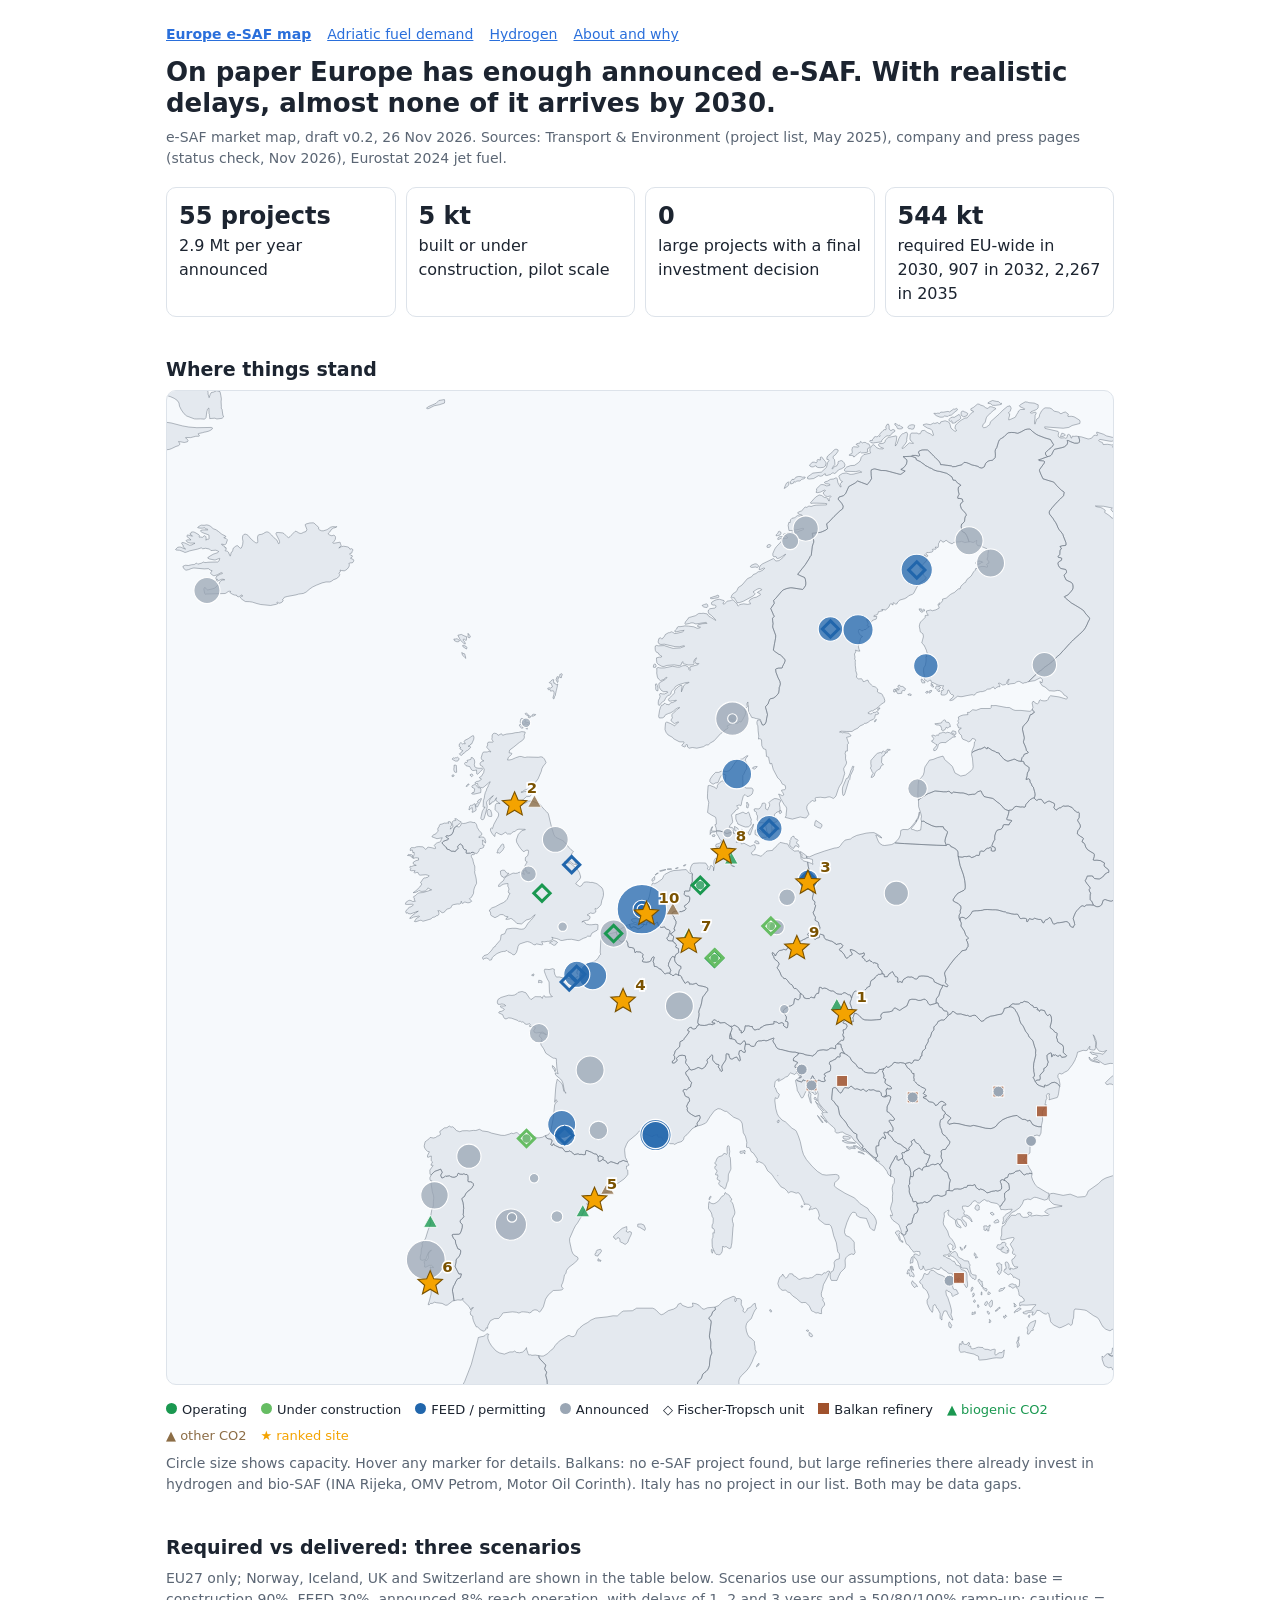
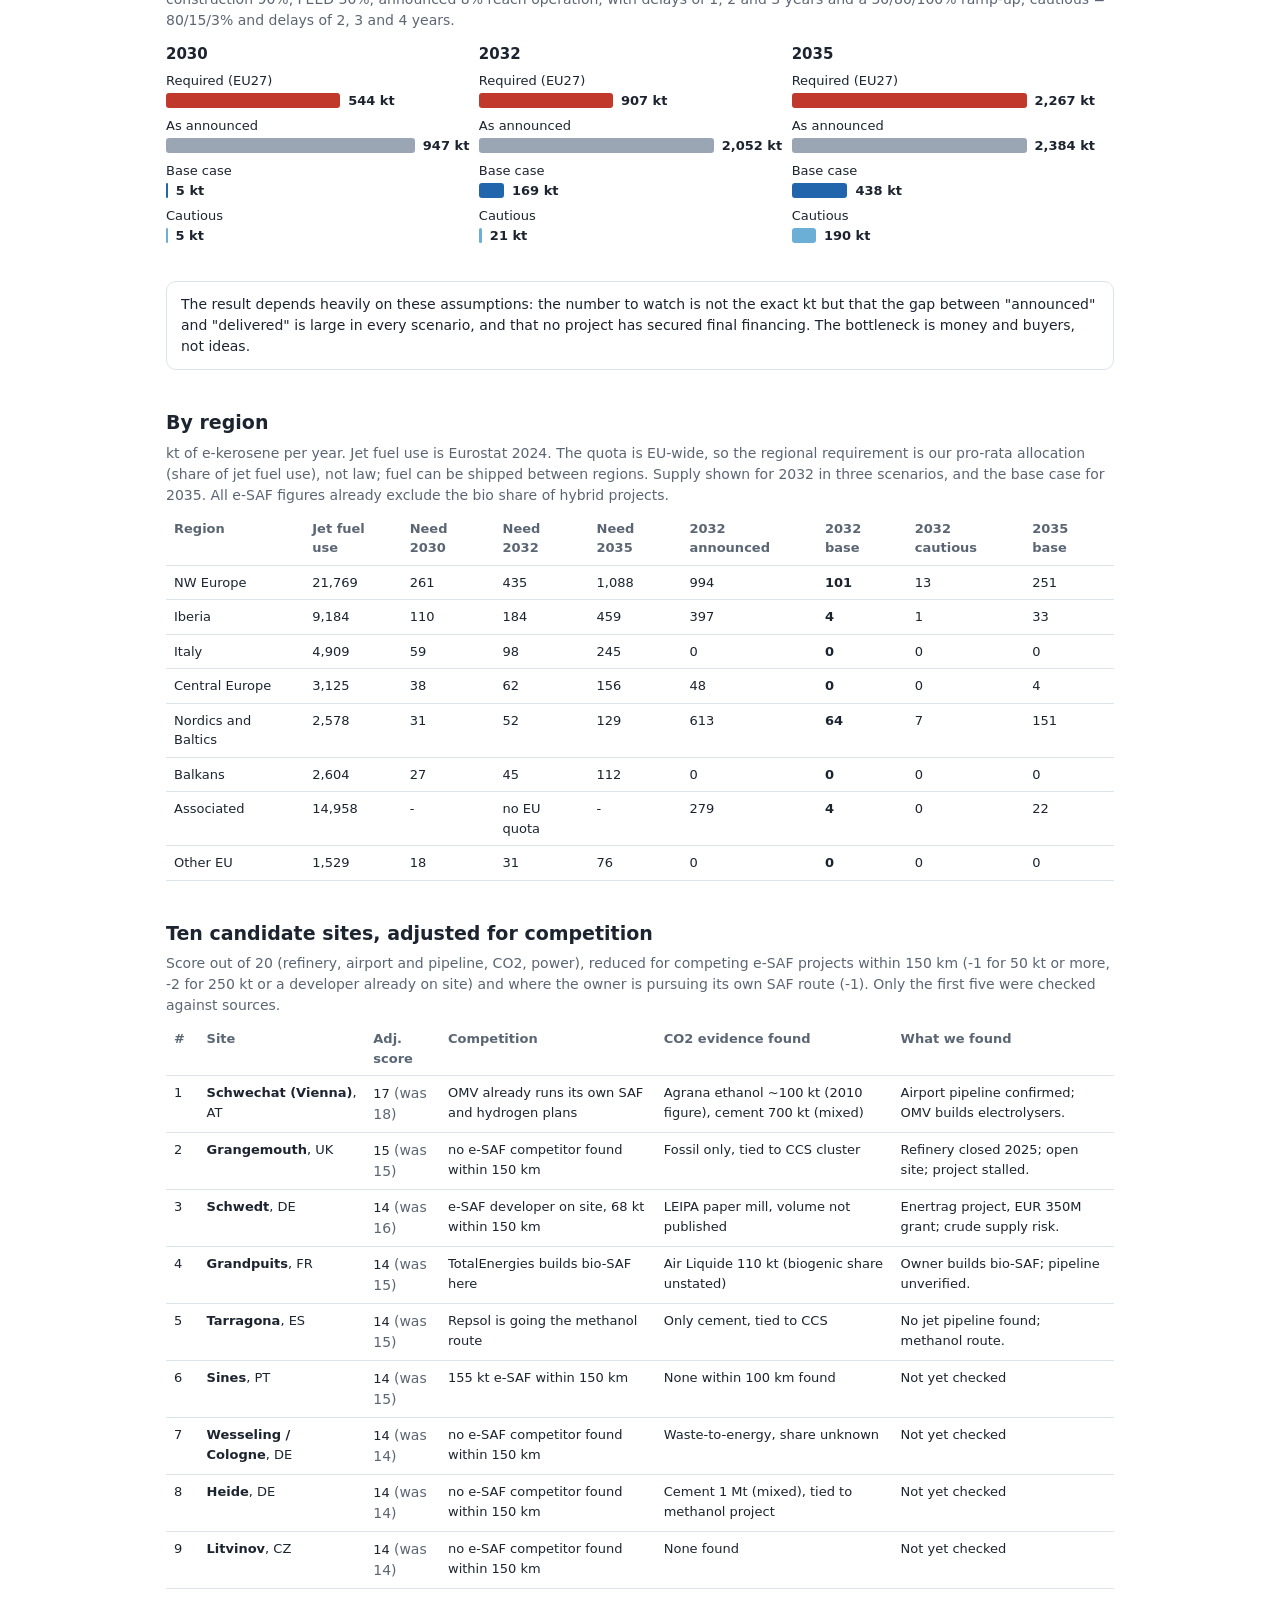
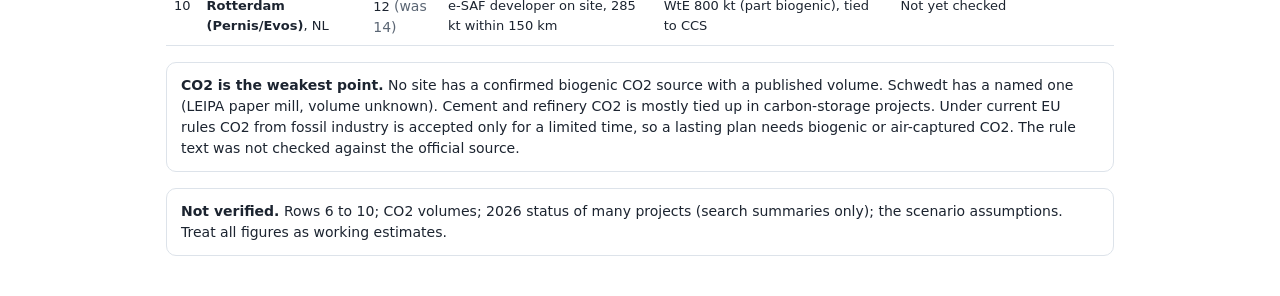
==== commit 8ae0c11c: "Make the Europe e-SAF map the main page; keep Adriatic fuel, hydrogen and about in the menu Co-Autho" ====
--- a/index.html
+++ b/index.html
@@ -1,70 +1,22 @@
-<!doctype html><html lang="en"><head><meta charset="utf-8"><meta name="viewport" content="width=device-width,initial-scale=1">
-<title>e-SAF Demand Map</title><style>
-:root{--bg:#f7f6f2;--card:#fff;--ink:#1b1f23;--mut:#6b7280;--line:#e4e2da;--core:#0f766e;--ring:#9ca3af;--acc:#b45309}
-@media(prefers-color-scheme:dark){:root{--bg:#14171a;--card:#1c2024;--ink:#e8e9ea;--mut:#9aa1a9;--line:#2c3237;--core:#2dd4bf;--ring:#6b7280;--acc:#f59e0b}}
-*{box-sizing:border-box}body{margin:0;background:var(--bg);color:var(--ink);font:15px/1.5 system-ui,sans-serif}
-main{max-width:1000px;margin:0 auto;padding:20px 16px 60px}h1{font-size:24px;margin:0 0 4px}h2{font-size:17px;margin:28px 0 10px}
-.sub{color:var(--mut);margin:0 0 18px}.card{background:var(--card);border:1px solid var(--line);border-radius:10px;padding:14px 16px}
-.kpis{display:grid;grid-template-columns:repeat(auto-fit,minmax(150px,1fr));gap:10px}.kpi b{display:block;font-size:24px}.kpi span{color:var(--mut);font-size:13px}
-.ctl{display:grid;grid-template-columns:repeat(auto-fit,minmax(220px,1fr));gap:14px}.ctl label{font-size:13px;color:var(--mut);display:block}.ctl input{width:100%}
-.verdict{margin-top:12px;font-weight:600}.row{display:grid;grid-template-columns:150px 1fr 70px;gap:8px;align-items:center;font-size:13px;margin:5px 0}
-.row .nm{overflow:hidden;text-overflow:ellipsis;white-space:nowrap}.bar{height:14px;background:var(--core);border-radius:3px}.bar.ring{background:var(--ring)}
-table{width:100%;border-collapse:collapse;font-size:13px}th,td{padding:6px 8px;border-bottom:1px solid var(--line);text-align:left;vertical-align:top}th{cursor:pointer;color:var(--mut);font-weight:600;white-space:nowrap}td.n,th.n{text-align:right}
-.tw{overflow-x:auto}.tag{font-size:11px;padding:1px 6px;border-radius:9px;border:1px solid var(--line);color:var(--mut)}.tag.core{color:var(--core);border-color:var(--core)}
-.tog{display:flex;gap:14px;margin:0 0 10px;font-size:13px}small,.note{color:var(--mut);font-size:13px}ul{margin:6px 0;padding-left:20px}
-</style></head><body><main>
-<nav style="display:flex;gap:16px;font-size:14px;margin:0 0 12px"><a href="index.html"><b>Fuel (e-SAF)</b></a><a href="hydrogen.html">Hydrogen</a><a href="about.html">About and why</a></nav>
-<h1>Synthetic aviation fuel (e-SAF): regional demand and inputs</h1>
-<p class="sub">How much e-SAF the EU blending rules imply around North Adriatic airports, what that needs in hydrogen and CO₂, and which local installations could supply the CO₂. Prototype v0.3 from public data (Eurostat airport traffic, EU ETS emissions 2025). Assumptions are stated and not validated.</p>
-
-<h2>Regional obligation</h2>
-<div class="card"><div class="ctl"><div><label>Year (EU synthetic-fuel sub-mandate)</label><select id="yr"><option value="0.012">2030 · 1.2%</option><option value="0.05" selected>2035 · 5%</option><option value="0.10">2040 · 10%</option><option value="0.15">2045 · 15%</option><option value="0.35">2050 · 35%</option></select></div>
-<div><label>Jet fuel per departing passenger: <b id="vF"></b> kg</label><input id="iF" type="range" min="30" max="120" value="60"></div></div>
-<div class="kpis" id="akp" style="margin-top:12px"></div></div>
-<div class="card tw" style="margin-top:10px"><table id="at"><thead><tr><th>Airport</th><th class="n">Passengers 2025</th><th class="n">Jet fuel, kt/yr</th><th class="n">e-SAF, kt/yr</th><th class="n">H₂, kt/yr</th><th class="n">CO₂, kt/yr</th></tr></thead><tbody></tbody></table></div>
-<p class="note">The obligation sits with fuel suppliers at EU airports and the market is EU-wide, so these are local shares of a bigger market. e-kerosene needs about 0.45 t H₂ and 3.1 t CO₂ per tonne of fuel.</p>
-
-<h2>Sizing a plant</h2>
-<div class="card"><div class="ctl"><div><label>Plant output: <b id="vP"></b> kt e-SAF per year</label><input id="iP" type="range" min="1" max="100" value="10"></div></div>
-<div class="kpis" id="pkp" style="margin-top:12px"></div><div class="verdict" id="pv"></div></div>
-
-<h2>CO₂ sources nearby</h2>
-<div class="tog"><label><input type="radio" name="z" value="core" checked> Core area</label><label><input type="radio" name="z" value="all"> Core + wider ring</label></div>
-<div class="card tw"><table id="tb"><thead><tr><th>Installation / holder</th><th>Sector</th><th>Where</th><th class="n">CO₂ 2025, kt</th><th>CO₂ for e-fuel</th></tr></thead><tbody></tbody></table></div>
-<p class="note">Rating by process type: cement, lime and ammonia emit concentrated process CO₂ (High), steel and refining Medium, combustion and paper Low. The EU ETS counts fossil CO₂ only, so biogenic CO₂ is not visible here. Locations come from the account holder's postcode with name-based corrections.</p>
-
-<h2>Why fuel comes first</h2>
-<div class="card"><ul>
-<li>Demand is set by regulation, not by a buyer's goodwill: fuel suppliers face blending obligations with penalties, as I understand ReFuelEU Aviation (check the regulation text).</li>
-<li>The synthetic sub-mandate can only be met with hydrogen plus CO₂, so e-fuel is a pull for both.</li>
-<li>A fuel plant is one counterparty story (a supplier or airline offtake), which is easier to finance than many small industrial hydrogen buyers. The <a href="hydrogen.html">hydrogen page</a> covers the industrial side.</li></ul></div>
-
-<h2>How the estimate works</h2>
-<div class="card"><ul>
-<li>Jet fuel = departing passengers (half of the Eurostat total) × the fuel-per-passenger slider. This is a rough proxy for fuel uplift.</li>
-<li>Synthetic shares follow ReFuelEU Aviation as I recall them. Check them against the regulation.</li>
-<li>Only eight regional airports are included: Venice, Treviso, Trieste, Ljubljana, Zagreb, Pula, Rijeka and Zadar.</li></ul>
-<p class="note"><a href="https://github.com/MaxSemenchuk/north-adriatic-h2-demand-map">Source code and data on GitHub</a>. Sources: Eurostat, table avia_paoa; European Commission, Union Registry (verified emissions 2025, list of operators).</p></div>
-
-<h2>Next: signals to add</h2>
-<div class="card"><ul><li>Fuel suppliers' blending gaps and announced SAF offtakes by airlines</li><li>Grant and auction results, permits and cancelled e-fuel projects</li><li>Biogenic CO₂ sources outside the ETS (biogas, pulp, waste)</li></ul></div>
-</main>
-<script>
-const D=[{"c": "SI", "z": "core", "n": "Termoelektrarna Šoštanj d.o.o.", "h": "TERMOELEKTRARNA ŠOŠTANJ D.O.O.", "city": "Šoštanj", "a": "Combustion of fuels", "s": "Power & heat", "sh": 0.15, "f": 0.149, "e": 1803345, "e24": 3089330, "e23": 2745945}, {"c": "HR", "z": "core", "n": "INA- Industrija nafte d.d. Rafinerija nafte Rijeka", "h": "INA d.d.", "city": "Zagreb", "a": "Refining of mineral oil", "s": "Refining", "sh": 0.5, "f": 0.149, "e": 915840, "e24": 663741, "e23": 678325}, {"c": "HR", "z": "ring", "n": "Te-TO Zagreb", "h": "HEP-Proizvodnja d.o.o.", "city": "Zagreb", "a": "Combustion of fuels", "s": "Power & heat", "sh": 0.15, "f": 0.149, "e": 801993, "e24": 826717, "e23": 908702}, {"c": "HR", "z": "ring", "n": "Petrokemija d.d. tvornica gnojiva", "h": "Petrokemija d.d. tvornica gnojiva", "city": "Kutina", "a": "Production of ammonia", "s": "Ammonia / fertiliser", "sh": 0.9, "f": 0.105, "e": 773673, "e24": 279243, "e23": 344902}, {"c": "HR", "z": "ring", "n": "CEMEX Hrvatska d.d.", "h": "CEMEX Hrvatska d.d.", "city": "Kaštel Sućurac", "a": "Production of cement clinker", "s": "Cement", "sh": 0.1, "f": 0.149, "e": 607011, "e24": 637118, "e23": 781042}, {"c": "HR", "z": "core", "n": "TE Plomin 2", "h": "HEP-Proizvodnja d.o.o.", "city": "Zagreb", "a": "Combustion of fuels", "s": "Power & heat", "sh": 0.15, "f": 0.149, "e": 591315, "e24": 679871, "e23": 1118156}, {"c": "SI", "z": "core", "n": "Salonit Anhovo, d.d.", "h": "SALONIT ANHOVO, D.D.", "city": "Deskle", "a": "Production of cement clinker", "s": "Cement", "sh": 0.1, "f": 0.149, "e": 578284, "e24": 684374, "e23": 677478}, {"c": "HR", "z": "ring", "n": "Našicecement d.d.", "h": "NEXE d.d.", "city": "Našice", "a": "Production of cement clinker", "s": "Cement", "sh": 0.1, "f": 0.149, "e": 474039, "e24": 542645, "e23": 598547}, {"c": "SI", "z": "core", "n": "TE-TOL, D.O.O.", "h": "ENERGETIKA LJUBLJANA, d.o.o.", "city": "Ljubljana", "a": "Combustion of fuels", "s": "Power & heat", "sh": 0.15, "f": 0.149, "e": 390216, "e24": 292715, "e23": 319197}, {"c": "HR", "z": "core", "n": "Holcim (Hrvatska) d.o.o.", "h": "Holcim (Hrvatska) d.o.o.", "city": "Koromačno", "a": "Production of cement clinker", "s": "Cement", "sh": 0.1, "f": 0.149, "e": 252172, "e24": 298974, "e23": 297114}, {"c": "HR", "z": "ring", "n": "EL-TO Zagreb", "h": "HEP-Proizvodnja d.o.o.", "city": "Zagreb", "a": "Combustion of fuels", "s": "Power & heat", "sh": 0.15, "f": 0.149, "e": 241393, "e24": 194086, "e23": 197798}, {"c": "IT", "z": "core", "n": "Acciaierie Bertoli Safau S.p.A.", "h": "Acciaierie Bertoli Safau S.p.A.", "city": "Pozzuolo del Friuli (UD)", "a": "Production of pig iron or steel", "s": "Steel & metals", "sh": 0.45, "f": 0.149, "e": 236422, "e24": 241313, "e23": 259007}, {"c": "IT", "z": "ring", "n": "UNITA' PRODUTTIVA DI MONTICHIARI", "h": "FASSA SRL", "city": "SPRESIANO", "a": "Production of lime, or calcination of dolomite/magnesite", "s": "Lime & gypsum", "sh": 0.3, "f": 0.149, "e": 215805, "e24": 216122, "e23": 203439}, {"c": "IT", "z": "ring", "n": "Orion Engineered Carbons Srl S.r.l.", "h": "Orion Engineered Carbons S.r.l.", "city": "Ravenna", "a": "Other activity opted-in pursuant to Article 24 of Directive 2003/87/EC", "s": "Other", "sh": 0.3, "f": 0.149, "e": 206542, "e24": 222616, "e23": 207815}, {"c": "HR", "z": "ring", "n": "TE Sisak", "h": "HEP-Proizvodnja d.o.o.", "city": "Zagreb", "a": "Combustion of fuels", "s": "Power & heat", "sh": 0.15, "f": 0.149, "e": 205679, "e24": 472474, "e23": 621458}, {"c": "IT", "z": "ring", "n": "FORNI PER PRODUZIONE CALCE", "h": "FORNACI CALCE GRIGOLIN S.P.A.", "city": "SUSEGANA  (Fraz. Ponte della Priula)", "a": "Production of lime, or calcination of dolomite/magnesite", "s": "Lime & gypsum", "sh": 0.3, "f": 0.149, "e": 199309, "e24": 186553, "e23": 192233}, {"c": "IT", "z": "ring", "n": "Cabot Italiana SpA", "h": "Cabot Italiana SpA", "city": "Ravenna", "a": "Combustion of fuels", "s": "Power & heat", "sh": 0.15, "f": 0.149, "e": 173352, "e24": 188245, "e23": 186766}, {"c": "IT", "z": "core", "n": "Ferriere Nord Spa - Stabilimento di Osoppo", "h": "Ferriere Nord Spa", "city": "OSOPPO", "a": "Production of pig iron or steel", "s": "Steel & metals", "sh": 0.45, "f": 0.149, "e": 153923, "e24": 164404, "e23": 176710}, {"c": "IT", "z": "ring", "n": "PRODUZIONE CALCE VIVA CERAINO", "h": "FASSA SRL", "city": "SPRESIANO", "a": "Production of lime, or calcination of dolomite/magnesite", "s": "Lime & gypsum", "sh": 0.3, "f": 0.149, "e": 150215, "e24": 141464, "e23": 145472}, {"c": "IT", "z": "ring", "n": "CARTIERE  VILLA LAGARINA SPA", "h": "CARTIERE VILLA LAGARINA SPA", "city": "ISTRANA", "a": "Production of paper or cardboard", "s": "Paper & pulp", "sh": 0.8, "f": 0.149, "e": 113667, "e24": 97886, "e23": 91487}, {"c": "IT", "z": "core", "n": "Stabilimento di Duino", "h": "MONDI DUINO S.R.L.", "city": "Duino Aurisina (TS)", "a": "Production of paper or cardboard", "s": "Paper & pulp", "sh": 0.8, "f": 0.149, "e": 113241, "e24": 5, "e23": 25402}, {"c": "HR", "z": "ring", "n": "Vetropack Straža tvornica stakla d.d. Hum na Sutli", "h": "Vetropack Straža tvornica stakla d.d.", "city": "Hum na Sutli", "a": "Manufacture of glass", "s": "Glass", "sh": 0.6, "f": 0.149, "e": 108224, "e24": 99511, "e23": 118540}, {"c": "IT", "z": "ring", "n": "IMPIANTO PER LA PRODUZIONE DI VETRO CAVO MECCANICO", "h": "ZIGNAGO VETRO S.p.A.", "city": "FOSSALTA DI PORTOGRUARO", "a": "Manufacture of glass", "s": "Glass", "sh": 0.6, "f": 0.149, "e": 107429, "e24": 108745, "e23": 116176}, {"c": "HR", "z": "core", "n": "Calucem d.o.o.", "h": "Calucem d.o.o.", "city": "Pula", "a": "Production of cement clinker", "s": "Cement", "sh": 0.1, "f": 0.149, "e": 102858, "e24": 86173, "e23": 111801}, {"c": "IT", "z": "ring", "n": "Unigrà SRL. - stabilimento di Conselice", "h": "Unigrà Srl", "city": "CONSELICE", "a": "Combustion of fuels", "s": "Power & heat", "sh": 0.15, "f": 0.149, "e": 101173, "e24": 69892, "e23": 54756}, {"c": "SI", "z": "core", "n": "Acroni, d.o.o.", "h": "SIJ ACRONI D.O.O.", "city": "Jesenice", "a": "Production of pig iron or steel", "s": "Steel & metals", "sh": 0.45, "f": 0.149, "e": 86003, "e24": 91097, "e23": 72758}, {"c": "IT", "z": "core", "n": "ACCIAIERIE DI VERONA S.p.A.", "h": "ACCIAIERIE DI VERONA S.p.A.", "city": "OSOPPO (UD)", "a": "Production of pig iron or steel", "s": "Steel & metals", "sh": 0.45, "f": 0.149, "e": 85416, "e24": 79670, "e23": 79859}, {"c": "IT", "z": "ring", "n": "FORNACI ZULIAN s.r.l.", "h": "Fornaci Zulian srl", "city": "FONTANIVA (PD)", "a": "Installations for the production of cement clinker in rotary kilns or lime in rotary kilns or in other furnaces", "s": "Cement", "sh": 0.1, "f": 0.149, "e": 78403, "e24": 76853, "e23": 78594}, {"c": "SI", "z": "core", "n": "Termo, d.d. (Trata)", "h": "KNAUFINSULATION d.o.o.", "city": "Škofja Loka", "a": "Manufacture of mineral wool", "s": "Ceramics & wool", "sh": 0.65, "f": 0.149, "e": 78062, "e24": 85047, "e23": 84206}, {"c": "IT", "z": "ring", "n": "CARTIERE DEL POLESINE SPA STABILIMENTO DI ADRIA", "h": "Cartiere del Polesine S.p.A.", "city": "LOREO", "a": "Production of paper or cardboard", "s": "Paper & pulp", "sh": 0.8, "f": 0.149, "e": 77777, "e24": 76304, "e23": 79254}, {"c": "IT", "z": "ring", "n": "STABILIMENTO DI MANTOVA", "h": "CARTIERE VILLA LAGARINA SPA", "city": "ISTRANA", "a": "Production of paper or cardboard", "s": "Paper & pulp", "sh": 0.8, "f": 0.149, "e": 77389, "e24": 56372, "e23": 94760}, {"c": "IT", "z": "ring", "n": "IMPIANTO PER LA PRODUZIONE DI VETRO CAVO MECCANICO", "h": "ZIGNAGO VETRO S.p.A.", "city": "FOSSALTA DI PORTOGRUARO", "a": "Manufacture of glass", "s": "Glass", "sh": 0.6, "f": 0.149, "e": 75146, "e24": 68062, "e23": 79854}, {"c": "HR", "z": "ring", "n": "Objekti prerade plina Molve", "h": "INA d.d.", "city": "Zagreb", "a": "Combustion of fuels", "s": "Power & heat", "sh": 0.15, "f": 0.149, "e": 73429, "e24": 79630, "e23": 71130}, {"c": "IT", "z": "ring", "n": "UNITA' PRODUTTIVA DI SPRESIANO", "h": "FASSA SRL", "city": "SPRESIANO", "a": "Production of lime, or calcination of dolomite/magnesite", "s": "Lime & gypsum", "sh": 0.3, "f": 0.149, "e": 72092, "e24": 73059, "e23": 72084}, {"c": "HR", "z": "ring", "n": "DS Smith Belišće Croatia d.o.o.", "h": "DS Smith Belišće Croatia d.o.o.", "city": "Belišće", "a": "Combustion of fuels", "s": "Power & heat", "sh": 0.15, "f": 0.149, "e": 70358, "e24": 97175, "e23": 90975}, {"c": "HR", "z": "core", "n": "Rockwool Adriatic d.o.o.", "h": "Rockwool Adriatic d.o.o.", "city": "Potpićan (općina Kršan)", "a": "Manufacture of mineral wool", "s": "Ceramics & wool", "sh": 0.65, "f": 0.149, "e": 68527, "e24": 70618, "e23": 57830}, {"c": "SI", "z": "core", "n": "Metal Ravne d.o.o.", "h": "SIJ METAL RAVNE d.o.o.", "city": "Ravne na Koroškem", "a": "Production of pig iron or steel", "s": "Steel & metals", "sh": 0.45, "f": 0.149, "e": 66977, "e24": 70803, "e23": 69739}, {"c": "IT", "z": "ring", "n": "Bunge Italia S.p.A. Stabilimento di Porto Corsini", "h": "Bunge Italia SpA", "city": "RAVENNA", "a": "Combustion of fuels", "s": "Power & heat", "sh": 0.15, "f": 0.149, "e": 63803, "e24": 66978, "e23": 66229}, {"c": "IT", "z": "ring", "n": "CARTIERA DI CARBONERA SPA", "h": "CARTIERA DI CARBONERA SPA", "city": "ISTRANA", "a": "Production of paper or cardboard", "s": "Paper & pulp", "sh": 0.8, "f": 0.149, "e": 59705, "e24": 49072, "e23": 48845}, {"c": "SI", "z": "core", "n": "Količevo karton, d.o.o.", "h": "MM KOLIČEVO D.O.O.", "city": "Domžale", "a": "Production of paper or cardboard", "s": "Paper & pulp", "sh": 0.8, "f": 0.149, "e": 57593, "e24": 52074, "e23": 39955}, {"c": "IT", "z": "core", "n": "Siderpotenza S.p.A.", "h": "Siderpotenza S.p.A.", "city": "Osoppo (UD)", "a": "Production of pig iron or steel", "s": "Steel & metals", "sh": 0.45, "f": 0.149, "e": 57072, "e24": 51415, "e23": 49240}, {"c": "SI", "z": "core", "n": "Energetika Ljubljana, d.o.o.", "h": "ENERGETIKA LJUBLJANA, D.O.O.", "city": "Ljubljana", "a": "Combustion of fuels", "s": "Power & heat", "sh": 0.15, "f": 0.149, "e": 55334, "e24": 71150, "e23": 65870}, {"c": "SI", "z": "core", "n": "IGM Zagorje, d.o.o.", "h": "InterCal Slovenija d.o.o.", "city": "Zagorje ob Savi", "a": "Production of lime, or calcination of dolomite/magnesite", "s": "Lime & gypsum", "sh": 0.3, "f": 0.149, "e": 51975, "e24": 53240, "e23": 55756}, {"c": "HR", "z": "ring", "n": "POGON I", "h": "Intercal Croatia d.o.o.", "city": "Sirač", "a": "Production of lime, or calcination of dolomite/magnesite", "s": "Lime & gypsum", "sh": 0.3, "f": 0.149, "e": 50166, "e24": 30044, "e23": 42597}, {"c": "IT", "z": "ring", "n": "CARTIERA GIORGIONE S.p.A.", "h": "CARTIERA GIORGIONE S.p.A.", "city": "CASTELFRANCO VENETO", "a": "Industrial plants for the production of (a) pulp from timber or other fibrous materials (b) paper and board", "s": "Paper & pulp", "sh": 0.8, "f": 0.149, "e": 49749, "e24": 51319, "e23": 51215}, {"c": "HR", "z": "ring", "n": "Objekti frakcionacije Ivanić Grad", "h": "INA d.d.", "city": "Zagreb", "a": "Combustion of fuels", "s": "Power & heat", "sh": 0.15, "f": 0.149, "e": 48328, "e24": 49693, "e23": 46433}, {"c": "IT", "z": "ring", "n": "Sappi Condino", "h": "SAPPI ITALY OPERATIONS  SPA", "city": "CARMIGNANO DI BRENTA (PD)", "a": "Production of paper or cardboard", "s": "Paper & pulp", "sh": 0.8, "f": 0.149, "e": 45805, "e24": 46147, "e23": 37892}, {"c": "SI", "z": "core", "n": "Papirnica Vevce d.o.o.", "h": "PAPIRNICA VEVČE d.o.o.", "city": "Ljubljana - Dobrunje", "a": "Production of paper or cardboard", "s": "Paper & pulp", "sh": 0.8, "f": 0.149, "e": 43130, "e24": 43620, "e23": 38357}, {"c": "HR", "z": "ring", "n": "POGON II", "h": "Intercal Croatia d.o.o.", "city": "Sirač", "a": "Production of lime, or calcination of dolomite/magnesite", "s": "Lime & gypsum", "sh": 0.3, "f": 0.149, "e": 42453, "e24": 55407, "e23": 44082}, {"c": "HR", "z": "ring", "n": "TE-TO Osijek", "h": "HEP-Proizvodnja d.o.o.", "city": "Zagreb", "a": "Combustion of fuels", "s": "Power & heat", "sh": 0.15, "f": 0.149, "e": 41677, "e24": 50459, "e23": 78351}, {"c": "HR", "z": "ring", "n": "HIŠ pogon Županja", "h": "Hrvatska industrija šećera d.d.", "city": "Zagreb", "a": "Combustion of fuels", "s": "Power & heat", "sh": 0.15, "f": 0.149, "e": 41194, "e24": 42486, "e23": 62244}, {"c": "HR", "z": "ring", "n": "Terminal za UPP", "h": "LNG Hrvatska d.o.o.", "city": "Zagreb", "a": "Combustion of fuels", "s": "Power & heat", "sh": 0.15, "f": 0.149, "e": 40690, "e24": 37468, "e23": 38215}, {"c": "SI", "z": "core", "n": "Proizvodnja primarnega aluminija", "h": "Talum d.d. Kidričevo", "city": "Kidričevo", "a": "Production of primary aluminium", "s": "Steel & metals", "sh": 0.6, "f": 0.149, "e": 40108, "e24": 41217, "e23": 39812}, {"c": "IT", "z": "core", "n": "R.D.M. OVARO S.P.A.", "h": "R.D.M. OVARO S.P.A.", "city": "OVARO", "a": "Production of paper or cardboard", "s": "Paper & pulp", "sh": 0.8, "f": 0.149, "e": 35742, "e24": 34291, "e23": 28285}, {"c": "IT", "z": "core", "n": "Bipan Bicinicco", "h": "Bipan S.p.A.", "city": "Bicinicco", "a": "Combustion of fuels", "s": "Power & heat", "sh": 0.15, "f": 0.149, "e": 35353, "e24": 31409, "e23": 23892}, {"c": "IT", "z": "ring", "n": "Papergroup S.p.A. Divisione Cartiera", "h": "TOLENTINO SPA", "city": "TREVISO", "a": "Industrial plants for the production of (a) pulp from timber or other fibrous materials (b) paper and board", "s": "Paper & pulp", "sh": 0.8, "f": 0.149, "e": 35102, "e24": 35922, "e23": 34288}, {"c": "IT", "z": "ring", "n": "UNITA' PRODUTTIVA DI CALLIANO", "h": "FASSA SRL", "city": "SPRESIANO", "a": "Production or processing of gypsum or plasterboard", "s": "Lime & gypsum", "sh": 0.3, "f": 0.149, "e": 34133, "e24": 32572, "e23": 30151}, {"c": "IT", "z": "core", "n": "GEFS - CENTRALE ELETTRICA DI TRIESTE", "h": "Green Energy for Steel S.r.l.", "city": "CREMONA (CR)", "a": "Combustion of fuels", "s": "Power & heat", "sh": 0.15, "f": 0.149, "e": 33813, "e24": 35359, "e23": 46640}, {"c": "HR", "z": "ring", "n": "Knauf Insulation d.o.o.", "h": "KNAUF INSULATION d.o.o.", "city": "Novi Marof", "a": "Manufacture of mineral wool", "s": "Ceramics & wool", "sh": 0.65, "f": 0.149, "e": 33069, "e24": 35018, "e23": 36071}, {"c": "SI", "z": "core", "n": "Impol d.o.o.", "h": "IMPOL d.o.o.", "city": "Slovenska Bistrica", "a": "Production of secondary aluminium", "s": "Steel & metals", "sh": 0.6, "f": 0.149, "e": 33054, "e24": 33176, "e23": 33494}, {"c": "IT", "z": "ring", "n": "TOLENTINO S.R.L.", "h": "TOLENTINO SPA", "city": "TREVISO", "a": "Production of paper or cardboard", "s": "Paper & pulp", "sh": 0.8, "f": 0.149, "e": 32729, "e24": 31656, "e23": 27123}, {"c": "SI", "z": "core", "n": "Vipap Videm Krško d.d.", "h": "VIPAP VIDEM KRŠKO, D.D.", "city": "Krško", "a": "Production of paper or cardboard", "s": "Paper & pulp", "sh": 0.8, "f": 0.149, "e": 32649, "e24": 44195, "e23": 57681}, {"c": "IT", "z": "core", "n": "Stabilimento di Moggio Udinese", "h": "CARTIERE ERMOLLI SpA", "city": "MOGGIO UDINESE (UD)", "a": "Production of paper or cardboard", "s": "Paper & pulp", "sh": 0.8, "f": 0.149, "e": 32604, "e24": 34264, "e23": 30966}, {"c": "IT", "z": "ring", "n": "Stabilimento di Monopoli", "h": "Casa Olearia Italiana spa", "city": "Venezia", "a": "Combustion of fuels", "s": "Power & heat", "sh": 0.15, "f": 0.149, "e": 32113, "e24": 29853, "e23": 22006}, {"c": "IT", "z": "core", "n": "OFFICINE TECNOSIDER SRL", "h": "OFFICINE TECNOSIDER S.R.L.", "city": "Udine (UD)", "a": "Production or processing of ferrous metals", "s": "Steel & metals", "sh": 0.45, "f": 0.149, "e": 31931, "e24": 28457, "e23": 30716}, {"c": "SI", "z": "core", "n": "ŠTORE STEEL D.O.O.", "h": "ŠTORE STEEL D.O.O.", "city": "Štore", "a": "Production of pig iron or steel", "s": "Steel & metals", "sh": 0.45, "f": 0.149, "e": 31156, "e24": 27668, "e23": 29129}, {"c": "IT", "z": "core", "n": "AO S. Maria MIsericordia Udine", "h": "SIRAM SPA", "city": "Milano", "a": "Combustion of fuels", "s": "Power & heat", "sh": 0.15, "f": 0.149, "e": 29494, "e24": null, "e23": null}, {"c": "IT", "z": "core", "n": "Stabilimento Fantoni - Rivoli Osoppo", "h": "FANTONI SpA", "city": "OSOPPO", "a": "Combustion installations with a rated thermal input exceeding 20 MW", "s": "Power & heat", "sh": 0.15, "f": 0.149, "e": 28611, "e24": 22238, "e23": 25500}, {"c": "IT", "z": "ring", "n": "Cereal Docks Marghera", "h": "CEREAL DOCKS MARGHERA S.R.L.", "city": "VENEZIA", "a": "Combustion of fuels", "s": "Power & heat", "sh": 0.15, "f": 0.149, "e": 27928, "e24": 43484, "e23": 42149}, {"c": "HR", "z": "ring", "n": "GIRK Kalun d.d.", "h": "GIRK Kalun d.d.", "city": "Drniš", "a": "Production of lime, or calcination of dolomite/magnesite", "s": "Lime & gypsum", "sh": 0.3, "f": 0.149, "e": 25589, "e24": 28861, "e23": 30111}, {"c": "SI", "z": "core", "n": "Krka, d.d., Novo mesto", "h": "KRKA, d. d., Novo mesto", "city": "Novo mesto", "a": "Combustion of fuels", "s": "Power & heat", "sh": 0.15, "f": 0.149, "e": 25362, "e24": 24228, "e23": 25353}, {"c": "IT", "z": "ring", "n": "Santa Maria s.r.l. Stabilimento di Filo", "h": "Santa Maria s.r.l.", "city": "Alfonsine (RA)", "a": "Manufacture of ceramics", "s": "Ceramics & wool", "sh": 0.65, "f": 0.149, "e": 25209, "e24": 22298, "e23": 25881}, {"c": "SI", "z": "core", "n": "Silkem d.o.o.", "h": "SILKEM  D.O.O.", "city": "Kidričevo", "a": "Combustion of fuels", "s": "Power & heat", "sh": 0.15, "f": 0.149, "e": 25122, "e24": 25918, "e23": 22419}, {"c": "IT", "z": "ring", "n": "Raffineria di greggi e oli pesanti", "h": "Alma Petroli Spa", "city": "RAVENNA", "a": "Refining of mineral oil", "s": "Refining", "sh": 0.5, "f": 0.149, "e": 25095, "e24": 28234, "e23": 27363}, {"c": "SI", "z": "core", "n": "Cinkarna Celje, d.d.", "h": "CINKARNA CELJE, D.D.", "city": "Celje", "a": "Combustion installations with a rated thermal input exceeding 20 MW", "s": "Power & heat", "sh": 0.15, "f": 0.149, "e": 24767, "e24": 23273, "e23": 19371}, {"c": "SI", "z": "core", "n": "Paloma d.d.", "h": "PALOMA D.D.", "city": "Sladki Vrh", "a": "Production of paper or cardboard", "s": "Paper & pulp", "sh": 0.8, "f": 0.149, "e": 24183, "e24": 25559, "e23": 20271}, {"c": "SI", "z": "core", "n": "Sava Tires, d.o.o.", "h": "GOODYEAR SLOVENIJA, d.o.o.", "city": "Kranj", "a": "Combustion of fuels", "s": "Power & heat", "sh": 0.15, "f": 0.149, "e": 24080, "e24": 24127, "e23": 23286}, {"c": "SI", "z": "core", "n": "STEKLARNA HRASTNIK - SPECIAL d.o.o.", "h": "STEKLARNA HRASTNIK D.O.O.", "city": "HRASTNIK", "a": "Manufacture of glass", "s": "Glass", "sh": 0.6, "f": 0.149, "e": 21713, "e24": 23251, "e23": 22627}, {"c": "SI", "z": "core", "n": "TEB d.o.o. Brestanica", "h": "TEB D.O.O. BRESTANICA", "city": "Brestanica", "a": "Combustion of fuels", "s": "Power & heat", "sh": 0.15, "f": 0.149, "e": 20650, "e24": 26021, "e23": 3929}, {"c": "IT", "z": "core", "n": "Acciaieria Arvedi S.p.A - Stabilimento di Trieste", "h": "Acciaieria Arvedi S.p.A.", "city": "Milano (MI)", "a": "Production or processing of ferrous metals", "s": "Steel & metals", "sh": 0.45, "f": 0.149, "e": 20196, "e24": 16968, "e23": 10419}, {"c": "SI", "z": "core", "n": "Goricane d.d.", "h": "GORIČANE D.D. MEDVODE", "city": "Medvode", "a": "Production of paper or cardboard", "s": "Paper & pulp", "sh": 0.8, "f": 0.149, "e": 18857, "e24": 20693, "e23": 20261}, {"c": "IT", "z": "ring", "n": "Stabilimento di Maniago", "h": "Fonderie Pandolfo SpA", "city": "Rubano (PD) - Località SARMEOLA", "a": "Production of secondary aluminium", "s": "Steel & metals", "sh": 0.6, "f": 0.149, "e": 18637, "e24": 16395, "e23": 15651}, {"c": "IT", "z": "ring", "n": "NICHE Fusina Rolled Products srl", "h": "Niche Fusina Rolled Products srl", "city": "Malcontenta loc. Fusina (Venezia)", "a": "Production of secondary aluminium", "s": "Steel & metals", "sh": 0.6, "f": 0.149, "e": 17349, "e24": 16703, "e23": 15347}, {"c": "IT", "z": "ring", "n": "CARTIERE DEL POLESINE SPA - STABILIMENTO DI LOREO", "h": "Cartiere del Polesine S.p.A.", "city": "LOREO", "a": "Production of paper or cardboard", "s": "Paper & pulp", "sh": 0.8, "f": 0.149, "e": 17248, "e24": 16472, "e23": 15189}, {"c": "IT", "z": "ring", "n": "Centrale elettrica con motori endotermici", "h": "Ital Green Energy srl", "city": "Venezia", "a": "Combustion of fuels", "s": "Power & heat", "sh": 0.15, "f": 0.149, "e": 16063, "e24": 18737, "e23": 6902}, {"c": "HR", "z": "ring", "n": "Impol - TLM d.o.o.", "h": "Impol - TLM d.o.o.", "city": "Šibenik", "a": "Production of secondary aluminium", "s": "Steel & metals", "sh": 0.6, "f": 0.149, "e": 15579, "e24": 15832, "e23": 15151}, {"c": "SI", "z": "core", "n": "ENOS - Energetika, d.o.o., Jesenice", "h": "ENOS,d.d.", "city": "Jesenice", "a": "Combustion of fuels", "s": "Power & heat", "sh": 0.15, "f": 0.149, "e": 13497, "e24": 14049, "e23": 15826}, {"c": "HR", "z": "ring", "n": "Ciglana Cerje Tužno d.o.o.", "h": "Ciglana Cerje Tužno d.o.o.", "city": "Maruševec", "a": "Manufacture of ceramics", "s": "Ceramics & wool", "sh": 0.65, "f": 0.149, "e": 13444, "e24": 11874, "e23": 10672}, {"c": "SI", "z": "core", "n": "Komunala Trbovlje, d.o.o.", "h": "KOMUNALA TRBOVLJE, D.O.O.", "city": "Trbovlje", "a": "Combustion of fuels", "s": "Power & heat", "sh": 0.15, "f": 0.149, "e": 12769, "e24": 9627, "e23": 13590}, {"c": "IT", "z": "core", "n": "Centrale di Gorizia", "h": "Metaenergia Produzione S.r.l.", "city": "ROMA", "a": "Combustion of fuels", "s": "Power & heat", "sh": 0.15, "f": 0.149, "e": 12281, "e24": 27755, "e23": 20213}, {"c": "SI", "z": "core", "n": "Petrol energetika d.o.o.", "h": "PETROL d.d., Ljubljana", "city": "Ljubljana", "a": "Combustion of fuels", "s": "Power & heat", "sh": 0.15, "f": 0.149, "e": 11960, "e24": 11280, "e23": 12556}, {"c": "SI", "z": "core", "n": "JAVNO PODJETJE ENERGETIKA MARIBOR D.O.O.", "h": "JAVNO PODJETJE ENERGETIKA MARIBOR D.O.O.", "city": "Maribor", "a": "Combustion of fuels", "s": "Power & heat", "sh": 0.15, "f": 0.149, "e": 11954, "e24": 12624, "e23": 11570}, {"c": "HR", "z": "ring", "n": "HARTMANN HRVATSKA", "h": "HARTMANN d.o.o.", "city": "Koprivnica", "a": "Production of paper or cardboard", "s": "Paper & pulp", "sh": 0.8, "f": 0.149, "e": 11868, "e24": 11839, "e23": 13400}, {"c": "HR", "z": "core", "n": "Toplana-Karlovac", "h": "Gradska toplana d.o.o.", "city": "Karlovac", "a": "Combustion of fuels", "s": "Power & heat", "sh": 0.15, "f": 0.149, "e": 11841, "e24": 10378, "e23": 11078}, {"c": "SI", "z": "core", "n": "Radece papir, d.o.o.", "h": "RADEČE PAPIR NOVA, d.o.o.", "city": "Radeče", "a": "Production of paper or cardboard", "s": "Paper & pulp", "sh": 0.8, "f": 0.149, "e": 10883, "e24": 11263, "e23": 11625}, {"c": "IT", "z": "core", "n": "SISECAM FLAT GLASS ITALY SRL", "h": "SISECAM FLAT GLASS ITALY SRL", "city": "SAN GIORGIO DI NOGARO (UD)", "a": "Manufacture of glass", "s": "Glass", "sh": 0.6, "f": 0.149, "e": 9971, "e24": 91764, "e23": 103879}, {"c": "HR", "z": "core", "n": "Pogon Karlovac", "h": "Wienerberger d.o.o.", "city": "Karlovac", "a": "Manufacture of ceramics", "s": "Ceramics & wool", "sh": 0.65, "f": 0.149, "e": 9157, "e24": 8615, "e23": 7231}, {"c": "SI", "z": "core", "n": "Weinerberger d.d.", "h": "WIENERBERGER, d.o.o.", "city": "Ormož", "a": "Combustion of fuels", "s": "Power & heat", "sh": 0.15, "f": 0.149, "e": 8340, "e24": 7061, "e23": 7494}, {"c": "HR", "z": "ring", "n": "Pogon I", "h": "Dilj d.o.o.", "city": "Vinkovci", "a": "Manufacture of ceramics", "s": "Ceramics & wool", "sh": 0.65, "f": 0.149, "e": 8156, "e24": 7941, "e23": 7591}, {"c": "IT", "z": "ring", "n": "Distillerie Bonollo Umberto-Stabilimento Conselve", "h": "Distillerie Bonollo Umberto S.p.A.", "city": "Mestrino (PD)", "a": "Combustion installations with a rated thermal input exceeding 20 MW", "s": "Power & heat", "sh": 0.15, "f": 0.149, "e": 7605, "e24": 6842, "e23": 6088}, {"c": "HR", "z": "ring", "n": "Pogon Slavonka", "h": "Dilj d.o.o.", "city": "Vinkovci", "a": "Manufacture of ceramics", "s": "Ceramics & wool", "sh": 0.65, "f": 0.149, "e": 7217, "e24": 7507, "e23": 6932}, {"c": "SI", "z": "core", "n": "Revoz d.d.", "h": "REVOZ D.D.", "city": "Novo mesto", "a": "Combustion of fuels", "s": "Power & heat", "sh": 0.15, "f": 0.149, "e": 6979, "e24": 6413, "e23": 5659}, {"c": "HR", "z": "ring", "n": "Kronospan CRO d.o.o", "h": "Kronospan CRO d.o.o.", "city": "Bjelovar", "a": "Combustion of fuels", "s": "Power & heat", "sh": 0.15, "f": 0.149, "e": 6771, "e24": 14095, "e23": 19843}, {"c": "SI", "z": "core", "n": "TKI Hrastnik, d.d.", "h": "TKI-HRASTNIK, D.D.", "city": "Hrastnik", "a": "Combustion of fuels", "s": "Power & heat", "sh": 0.15, "f": 0.149, "e": 6622, "e24": 7659, "e23": 7546}, {"c": "HR", "z": "ring", "n": "LEIER-LEITL d.o.o.", "h": "LEIER-LEITL d.o.o.", "city": "Turčin", "a": "Manufacture of ceramics", "s": "Ceramics & wool", "sh": 0.65, "f": 0.149, "e": 6026, "e24": 6366, "e23": 5231}, {"c": "IT", "z": "ring", "n": "Kastamonu Italia SPA", "h": "Kastamonu Italia SPA", "city": "Ravenna (RA)", "a": "Combustion of fuels", "s": "Power & heat", "sh": 0.15, "f": 0.149, "e": 5868, "e24": 3551, "e23": 1987}, {"c": "SI", "z": "core", "n": "Pivovarna Laško, d.d.", "h": "PIVOVARNA LAŠKO UNION d.o.o.", "city": "Ljubljana", "a": "Combustion of fuels", "s": "Power & heat", "sh": 0.15, "f": 0.149, "e": 5620, "e24": 6389, "e23": 5751}, {"c": "IT", "z": "ring", "n": "Sappi Carmignano", "h": "SAPPI ITALY OPERATIONS  SPA", "city": "CARMIGNANO DI BRENTA (PD)", "a": "Production of paper or cardboard", "s": "Paper & pulp", "sh": 0.8, "f": 0.149, "e": 5231, "e24": 5302, "e23": 4574}, {"c": "IT", "z": "ring", "n": "Centrale Biomasse Conselice Est", "h": "Unigrà Srl", "city": "CONSELICE", "a": "Combustion of fuels", "s": "Power & heat", "sh": 0.15, "f": 0.149, "e": 4893, "e24": 1942, "e23": 2052}, {"c": "HR", "z": "ring", "n": "Pogon Našice", "h": "Dilj d.o.o.", "city": "Vinkovci", "a": "Manufacture of ceramics", "s": "Ceramics & wool", "sh": 0.65, "f": 0.149, "e": 4812, "e24": 3428, "e23": 6066}, {"c": "IT", "z": "ring", "n": "PRO GEST SPA", "h": "PRO-GEST S.P.A.", "city": "TREVISO", "a": "Production of paper or cardboard", "s": "Paper & pulp", "sh": 0.8, "f": 0.149, "e": 4327, "e24": 4155, "e23": 4612}, {"c": "HR", "z": "ring", "n": "Podravka d.d. - lokacija industrijska zona Danica", "h": "Podravka d.d.", "city": "Koprivnica", "a": "Combustion of fuels", "s": "Power & heat", "sh": 0.15, "f": 0.149, "e": 4321, "e24": 3810, "e23": 8977}, {"c": "IT", "z": "core", "n": "ZML - Area Industriale GHISA", "h": "ZML Industries SpA", "city": "Maniago", "a": "Production or processing of ferrous metals", "s": "Steel & metals", "sh": 0.45, "f": 0.149, "e": 4086, "e24": 4844, "e23": 9997}, {"c": "SI", "z": "core", "n": "Energetika Celje javno podjetje, d.o.o.", "h": "ENERGETIKA CELJE, D.O.O.", "city": "Celje", "a": "Combustion of fuels", "s": "Power & heat", "sh": 0.15, "f": 0.149, "e": 3325, "e24": 2755, "e23": 2623}, {"c": "HR", "z": "core", "n": "Kotlovnica ''Karlovačka pivovara''", "h": "HEINEKEN HRVATSKA d.o.o.", "city": "Karlovac", "a": "Combustion of fuels", "s": "Power & heat", "sh": 0.15, "f": 0.149, "e": 3179, "e24": 2930, "e23": 2988}, {"c": "HR", "z": "ring", "n": "Podravka d.d. - lokacija Ante Starčevića 32 Kopr.", "h": "Podravka d.d.", "city": "Koprivnica", "a": "Combustion of fuels", "s": "Power & heat", "sh": 0.15, "f": 0.149, "e": 2803, "e24": 2539, "e23": 3137}, {"c": "HR", "z": "ring", "n": "POGON SARVAŠ", "h": "EUROKAMEN d.o.o.", "city": "Osijek", "a": "Manufacture of ceramics", "s": "Ceramics & wool", "sh": 0.65, "f": 0.149, "e": 2022, "e24": 2487, "e23": 2620}, {"c": "IT", "z": "ring", "n": "Dister Energia SpA", "h": "DISTER ENERGIA SPA", "city": "FAENZA (RA)", "a": "Combustion installations with a rated thermal input exceeding 20 MW", "s": "Power & heat", "sh": 0.15, "f": 0.149, "e": 877, "e24": 850, "e23": 1665}, {"c": "HR", "z": "core", "n": "TE Rijeka", "h": "HEP-Proizvodnja d.o.o.", "city": "Zagreb", "a": "Combustion of fuels", "s": "Power & heat", "sh": 0.15, "f": 0.149, "e": 743, "e24": 966, "e23": 23365}, {"c": "SI", "z": "core", "n": "TET, d.o.o.", "h": "HSE Energetska družba Trbovlje d.o.o.", "city": "Trbovlje", "a": "Combustion of fuels", "s": "Power & heat", "sh": 0.15, "f": 0.149, "e": 660, "e24": 1537, "e23": 181}, {"c": "SI", "z": "core", "n": "Gorenjska predilnica d.d.", "h": "GORENJSKA PREDILNICA, D.D.", "city": "Škofja Loka", "a": "Combustion of fuels", "s": "Power & heat", "sh": 0.15, "f": 0.149, "e": 611, "e24": 771, "e23": 829}, {"c": "HR", "z": "core", "n": "TE Plomin 1", "h": "HEP-Proizvodnja d.o.o.", "city": "Zagreb", "a": "Combustion of fuels", "s": "Power & heat", "sh": 0.15, "f": 0.149, "e": 325, "e24": 407, "e23": 47}, {"c": "HR", "z": "ring", "n": "KTE Jertovec", "h": "HEP-Proizvodnja d.o.o.", "city": "Zagreb", "a": "Combustion of fuels", "s": "Power & heat", "sh": 0.15, "f": 0.149, "e": 143, "e24": 364, "e23": 12285}, {"c": "HR", "z": "ring", "n": "ABS Sisak d.o.o.", "h": "Acciaierie Bertoli Safau Sisak d.o.o.", "city": "Sisak", "a": "Production of pig iron or steel", "s": "Steel & metals", "sh": 0.45, "f": 0.149, "e": 67, "e24": 22946, "e23": 33099}, {"c": "IT", "z": "core", "n": "Centrale Termoelettrica di Monfalcone", "h": "A2A ENERGIEFUTURE S.P.A.", "city": "Milano", "a": "Combustion of fuels", "s": "Power & heat", "sh": 0.15, "f": 0.149, "e": 15, "e24": 30, "e23": 305627}, {"c": "IT", "z": "ring", "n": "CARTITALIA SRL", "h": "CARTITALIA SPA", "city": "TREVISO", "a": "Production of paper or cardboard", "s": "Paper & pulp", "sh": 0.8, "f": 0.149, "e": 7, "e24": 28060, "e23": 35057}],A={"HR_LDPL": {"name": "PULA airport", "pax": {"2023": 413439, "2024": 498251, "2025": 542315}}, "HR_LDRI": {"name": "RIJEKA/KRK airport", "pax": {"2023": 152053, "2024": 140388, "2025": 153082}}, "HR_LDZA": {"name": "ZAGREB/FRANJO TUDJMAN airport", "pax": {"2023": 3696371, "2024": 4288553, "2025": 4684727}}, "HR_LDZD": {"name": "ZADAR/ZEMUNIK airport", "pax": {"2023": 1213247, "2024": 1576270, "2025": 1620417}}, "IT_LIPH": {"name": "TREVISO/S.ANGELO airport", "pax": {"2023": 3033314, "2024": 3047282, "2025": 3198306}}, "IT_LIPQ": {"name": "TRIESTE/RONCHI DEI LEGIONARI airport", "pax": {"2023": 930816, "2024": 1315579, "2025": 1647092}}, "IT_LIPZ": {"name": "VENEZIA/TESSERA airport", "pax": {"2023": 11314612, "2024": 11579304, "2025": 11836223}}, "SI_LJLJ": {"name": "LJUBLJANA/BRNIK airport", "pax": {"2023": 1268352, "2024": 1437662, "2025": 1591308}}};const $=s=>document.querySelector(s);
-const f0=x=>x.toLocaleString('en',{maximumFractionDigits:0}),f1=x=>x.toLocaleString('en',{maximumFractionDigits:1});
-const cq=s=>/Cement|Lime|Ammonia/.test(s)?'High':/Steel|Refining/.test(s)?'Medium':'Low';D.forEach(r=>r.cq=cq(r.s));
-let ES=0;
-function air(){const m=+$('#yr').value,fk=+$('#iF').value;$('#vF').textContent=fk;
-const rs=Object.values(A).map(a=>{const p=a.pax['2025'],jet=p/2*fk/1e6,es=jet*m;return{n:a.name.replace(/ airport/i,''),p,jet,es,h:es*.45,c:es*3.1}}).sort((a,b)=>b.p-a.p);
-const T=rs.reduce((o,r)=>({jet:o.jet+r.jet,es:o.es+r.es,h:o.h+r.h,c:o.c+r.c}),{jet:0,es:0,h:0,c:0});ES=T.es;
-$('#akp').innerHTML=[[f0(T.jet)+' kt','jet fuel, 8 airports'],[f1(T.es)+' kt','e-SAF obligation share'],[f1(T.h)+' kt','H₂ needed'],[f1(T.c)+' kt','CO₂ needed']].map(x=>`<div class="card kpi"><b>${x[0]}</b><span>${x[1]}</span></div>`).join('');
-$('#at tbody').innerHTML=rs.map(r=>`<tr><td>${r.n}</td><td class="n">${f0(r.p)}</td><td class="n">${f0(r.jet)}</td><td class="n">${f1(r.es)}</td><td class="n">${f1(r.h)}</td><td class="n">${f1(r.c)}</td></tr>`).join('');plant()}
-function plant(){const x=+$('#iP').value;$('#vP').textContent=x;const h=x*.45,c=x*3.1,gwh=h*50;
-const ok=D.filter(r=>r.z=='core'&&r.cq=='High'&&r.e/1000>=c).length;
-$('#pkp').innerHTML=[[f1(h)+' kt/yr','hydrogen'],[f0(gwh)+' GWh/yr','electricity for electrolysis (50 kWh/kg)'],[f1(c)+' kt/yr','CO₂'],[ok,'High-rated core sources with enough CO₂ alone']].map(v=>`<div class="card kpi"><b>${v[0]}</b><span>${v[1]}</span></div>`).join('');
-$('#pv').textContent=`This plant would cover ${Math.round(x/ES*100)}% of the selected-year obligation of the eight airports (${f1(ES)} kt). Larger volumes depend on EU-wide buyers.`}
-function src(){const z=document.querySelector('input[name=z]:checked').value;
-const rs=D.filter(r=>(z=='all'||r.z=='core')&&r.cq!='Low').sort((a,b)=>b.e-a.e).slice(0,25);
-$('#tb tbody').innerHTML=rs.map(r=>`<tr><td>${r.n}<br><small>${r.h}</small></td><td>${r.s}</td><td>${r.c} · ${r.city||''} <span class="tag ${r.z}">${r.z}</span></td><td class="n">${f0(r.e/1000)}</td><td>${r.cq}</td></tr>`).join('')}
-$('#yr').onchange=air;$('#iF').oninput=air;$('#iP').oninput=plant;document.querySelectorAll('input[name=z]').forEach(i=>i.onchange=src);air();src();
-</script></body></html>
+<!doctype html><html lang="en"><head><meta charset="utf-8"><meta name="viewport" content="width=device-width,initial-scale=1"><title>Europe e-SAF map</title>
+<style>:root{--bg:#fff;--fg:#1c2430;--mut:#5b6674;--line:#dde3ea;--land:#e4e9ef;--sea:#f6f9fc}@media(prefers-color-scheme:dark){:root{--bg:#12161c;--fg:#e8edf3;--mut:#9aa6b4;--line:#2a323d;--land:#323d4d;--sea:#141920}}
+*{box-sizing:border-box}body{margin:0;background:var(--bg);color:var(--fg);font:16px/1.5 system-ui,sans-serif}main{max-width:980px;margin:0 auto;padding:24px 16px}h1{font-size:26px;line-height:1.2;margin:0 0 8px}h2{font-size:19px;margin:38px 0 6px}h3{font-size:15px;margin:6px 0}p{margin:6px 0}.s{color:var(--mut);font-size:14px}
+.k{display:grid;grid-template-columns:repeat(auto-fit,minmax(190px,1fr));gap:10px;margin:18px 0}.k div{border:1px solid var(--line);border-radius:10px;padding:10px 12px}.k b{display:block;font-size:24px}
+svg.m{width:100%;height:auto;background:var(--sea);border:1px solid var(--line);border-radius:10px}svg.m path.l{fill:var(--land);stroke:var(--mut);stroke-opacity:.55;stroke-width:.6}.lg{display:flex;flex-wrap:wrap;gap:6px 14px;font-size:13px;margin:8px 0}.lg i{display:inline-block;width:11px;height:11px;border-radius:50%;margin-right:5px}
+.b{margin:6px 0}.bl{font-size:13px}.bt{display:flex;align-items:center;gap:8px}.bt div{height:15px;border-radius:3px}.bt b{font-size:13px;white-space:nowrap}.gy{display:inline-block;vertical-align:top;width:32%;min-width:260px;margin:0 1% 14px 0}
+table{border-collapse:collapse;width:100%;display:block;overflow-x:auto}td,th{padding:7px 8px;border-bottom:1px solid var(--line);text-align:left;font-size:13px;vertical-align:top}th{color:var(--mut)}.n{border:1px solid var(--line);border-radius:10px;padding:12px 14px;font-size:14px;margin:16px 0}nav a{color:#2a6fdb}@media(prefers-color-scheme:dark){nav a{color:#8db4f0}}</style></head><body><main>
+<nav style="display:flex;flex-wrap:wrap;gap:6px 16px;font-size:14px;margin:0 0 12px"><a href="index.html"><b>Europe e-SAF map</b></a><a href="adriatic-fuel.html">Adriatic fuel demand</a><a href="hydrogen.html">Hydrogen</a><a href="about.html">About and why</a></nav>
+<h1>On paper Europe has enough announced e-SAF. With realistic delays, almost none of it arrives by 2030.</h1>
+<p class="s">e-SAF market map, draft v0.2, 26 Nov 2026. Sources: Transport &amp; Environment (project list, May 2025), company and press pages (status check, Nov 2026), Eurostat 2024 jet fuel.</p>
+<div class="k"><div><b>55 projects</b>2.9 Mt per year announced</div><div><b>5 kt</b>built or under construction, pilot scale</div><div><b>0</b>large projects with a final investment decision</div><div><b>544 kt</b>required EU-wide in 2030, 907 in 2032, 2,267 in 2035</div></div>
+<h2>Where things stand</h2><svg class="m" viewBox="0 0 696 731" role="img" aria-label="Map"><path class="l" d="M449.5,577.2L449.4,577.3L449.4,577.2L449.4,577.1L449.5,577.1L449.5,577.2ZM275.9,434.2L276.0,435.2L275.5,435.4L275.0,435.1L274.1,435.1L273.3,435.3L273.5,433.5L275.1,433.8L275.9,434.2ZM270.0,429.1L269.6,430.4L268.4,430.0L268.3,429.6L269.6,428.9L269.9,428.9L270.0,429.1ZM247.2,337.6L244.7,340.1L243.8,339.7L242.9,339.9L242.7,339.8L243.1,338.9L243.7,336.9L244.7,336.1L246.0,333.9L247.0,333.3L247.4,333.4L247.6,333.6L248.1,336.0L247.4,336.9L247.2,337.6ZM268.1,387.6L267.2,388.4L264.4,389.2L263.2,390.1L261.0,392.0L260.6,392.1L257.4,391.7L254.9,389.2L253.4,388.2L252.8,388.1L252.1,388.4L250.7,388.7L249.3,388.7L250.0,387.5L251.0,386.9L248.8,386.4L248.2,386.1L247.5,385.3L245.7,385.2L244.9,385.4L243.5,386.4L241.3,387.5L238.6,386.0L238.1,385.3L238.1,384.0L237.7,382.9L237.0,382.6L237.9,381.2L239.0,380.3L241.6,379.4L245.4,377.3L247.5,376.4L249.5,374.9L250.3,373.9L250.9,372.6L251.5,371.0L252.4,369.7L251.5,369.4L251.1,368.4L251.3,367.4L251.6,366.5L251.3,365.4L250.7,364.3L250.8,363.4L250.9,362.4L249.4,362.5L247.8,362.8L246.4,363.4L245.1,364.4L243.9,364.5L243.9,363.8L244.4,362.9L245.8,361.6L247.3,360.5L247.8,359.7L248.2,358.7L248.9,357.9L250.8,356.5L254.4,354.8L254.9,354.7L256.4,354.9L257.8,354.7L259.0,354.1L260.2,354.0L262.9,355.7L262.1,353.0L263.3,352.4L265.1,354.8L265.8,355.0L267.1,354.7L266.6,354.3L266.0,354.3L265.1,353.9L264.5,353.2L263.3,350.7L263.4,349.3L264.2,347.8L265.0,346.4L264.3,346.2L263.7,345.7L263.6,344.3L263.8,343.1L265.3,342.0L265.8,340.4L266.0,338.6L265.7,337.8L264.2,337.9L263.5,338.3L262.8,338.8L262.1,338.8L260.3,336.8L259.2,335.3L257.3,332.1L257.0,330.2L258.5,326.2L260.9,323.6L263.7,322.7L263.2,322.5L258.9,322.4L257.5,322.8L256.2,323.8L255.5,324.2L254.7,324.3L254.0,324.8L253.3,325.6L252.6,326.0L251.2,325.9L250.5,326.1L250.0,325.6L249.6,324.9L249.1,324.7L248.5,325.0L247.2,325.9L245.9,326.5L244.4,325.9L242.3,324.7L241.9,325.2L241.4,326.2L241.2,327.8L239.7,326.4L238.5,324.5L238.0,323.4L238.0,322.0L238.7,321.5L239.4,322.0L240.5,318.8L242.7,314.7L243.5,313.5L244.0,312.0L243.9,310.9L243.4,310.1L241.4,308.1L241.4,306.5L241.6,304.7L242.2,303.6L242.4,303.4L245.1,303.5L244.1,302.9L242.0,301.3L242.0,300.7L242.5,299.2L242.3,299.3L241.9,300.0L241.0,301.7L240.5,302.1L239.0,302.5L238.7,303.3L238.5,303.6L237.7,303.6L237.5,304.4L237.4,304.5L237.1,303.6L237.1,302.2L237.4,301.0L238.0,300.0L240.1,297.7L239.1,298.4L236.7,300.5L235.5,301.9L235.2,302.3L235.1,302.7L235.1,303.2L235.6,305.6L235.5,306.7L233.4,314.2L233.0,314.9L232.7,315.3L232.3,315.4L231.4,315.2L230.9,314.7L230.9,314.1L231.1,313.1L231.9,309.6L232.3,308.6L232.9,307.7L234.0,306.1L234.0,306.0L233.2,306.3L232.9,306.2L232.6,305.9L232.8,301.2L233.4,299.6L233.7,297.4L234.2,295.4L234.9,294.0L235.4,292.2L236.1,291.4L236.4,290.2L237.2,288.9L237.8,287.5L237.5,287.6L233.3,291.2L232.3,291.9L230.8,291.7L229.7,291.3L228.8,290.4L228.5,288.8L227.4,288.8L226.5,288.5L226.5,288.3L227.7,287.3L229.6,287.0L231.4,285.6L229.8,284.6L229.9,284.3L231.3,283.5L233.0,280.7L233.4,278.2L232.5,277.0L232.2,276.2L230.6,275.4L230.3,274.2L230.5,273.6L231.0,273.0L231.8,272.5L233.1,272.1L232.0,271.6L231.5,271.0L231.2,270.2L231.2,269.7L231.8,267.6L232.1,266.7L232.8,265.6L235.9,265.6L236.3,265.1L236.6,265.1L238.2,265.6L238.0,265.1L235.4,262.4L235.2,261.9L235.9,260.5L235.9,259.8L235.8,259.1L236.1,258.6L236.9,258.3L239.4,258.4L240.0,258.1L239.7,257.4L239.1,256.5L239.0,255.8L239.2,255.1L239.2,253.7L239.3,253.1L239.9,252.2L240.4,251.9L241.0,251.8L242.4,252.1L242.9,252.4L243.5,253.3L244.0,253.2L245.7,252.3L246.2,252.2L246.9,253.3L249.8,252.4L253.8,252.0L256.2,251.4L258.7,251.2L261.0,250.6L263.5,250.9L263.5,251.3L263.4,251.8L262.8,253.2L262.9,254.8L262.8,255.3L262.5,255.9L261.6,257.0L259.2,258.6L254.8,262.2L252.2,264.1L251.9,264.9L251.7,266.2L253.2,266.4L253.8,266.8L253.5,267.4L251.2,269.5L250.5,271.5L252.3,271.4L253.7,271.1L256.6,269.8L259.3,268.9L260.6,268.9L263.1,269.6L263.7,269.6L264.8,269.3L265.8,269.3L273.2,269.5L275.2,269.1L276.6,269.6L277.7,270.8L278.8,273.1L278.8,273.5L278.1,274.5L276.9,275.9L275.9,277.7L275.6,278.7L275.4,279.8L275.0,280.7L273.0,285.4L271.0,288.0L270.1,289.8L269.0,291.3L268.0,292.2L266.8,292.8L263.5,293.5L262.6,293.9L261.6,294.8L260.4,295.2L261.7,295.1L263.1,294.7L265.5,294.5L268.3,296.0L268.0,297.3L266.9,298.3L264.4,298.5L262.0,300.7L260.9,301.4L259.8,301.7L258.4,301.6L255.8,301.0L254.6,300.4L255.7,301.4L256.8,301.9L263.5,303.2L263.9,303.1L266.1,301.7L268.9,301.7L274.4,304.1L275.9,306.0L278.2,308.6L279.4,309.7L280.3,310.6L280.8,312.0L281.9,316.7L283.0,321.2L284.6,326.2L285.3,327.5L286.3,328.5L291.0,330.7L292.1,331.4L293.9,333.6L295.7,335.8L297.3,337.5L299.1,338.9L298.3,339.7L297.6,340.8L298.1,342.4L298.8,343.9L300.2,346.3L301.5,348.9L301.1,348.5L300.6,348.3L299.9,348.3L299.2,348.2L298.0,347.4L296.9,346.4L294.6,346.8L293.3,346.6L292.2,346.6L294.3,347.2L296.6,347.3L301.7,351.6L303.4,354.2L304.4,357.6L303.7,359.2L302.6,360.2L301.6,361.3L300.7,362.6L303.5,364.5L304.1,364.4L304.7,364.2L305.3,363.5L306.3,362.0L306.9,361.4L308.6,361.2L310.1,361.3L311.5,361.6L312.8,361.5L315.4,362.2L316.7,362.8L320.0,365.5L320.7,367.0L321.1,369.0L321.1,371.1L320.6,373.1L319.9,374.8L319.5,377.1L319.3,377.9L318.9,378.5L317.1,380.4L315.9,381.1L315.5,380.8L314.9,380.8L314.9,381.2L315.4,382.2L315.5,383.3L314.4,384.1L313.3,384.4L311.6,384.0L309.1,385.5L310.9,386.3L311.3,387.1L310.8,388.6L309.8,389.3L308.5,389.5L307.2,389.6L306.2,390.0L305.2,390.7L306.5,390.3L307.3,390.6L307.9,391.8L308.4,392.2L310.8,392.7L312.3,392.7L315.2,392.4L316.6,392.5L317.1,392.7L317.1,393.7L316.9,396.2L316.5,396.7L312.7,398.8L311.9,400.3L311.7,401.2L309.4,401.1L308.4,402.0L306.5,402.6L305.1,403.3L303.7,404.1L302.6,404.4L297.7,403.4L294.7,403.5L290.7,404.3L289.7,404.2L288.1,403.4L286.5,402.8L284.7,402.5L283.1,401.8L284.1,403.3L281.9,404.7L280.9,404.9L279.9,404.9L277.7,405.3L275.7,405.1L276.0,406.1L276.6,407.0L276.2,407.4L275.7,407.5L271.9,406.8L271.4,406.9L270.9,407.6L269.6,407.2L268.2,406.2L266.8,405.5L265.3,405.1L264.1,405.3L259.3,406.9L258.3,408.6L257.8,410.9L257.1,413.0L255.9,414.6L254.6,414.8L253.3,413.7L250.9,412.5L250.0,411.6L249.8,411.6L249.5,411.9L248.6,412.3L247.6,412.3L246.0,412.6L243.4,413.6L242.3,414.3L240.0,416.1L239.5,416.6L238.7,418.5L237.4,418.8L236.2,417.6L234.9,417.2L233.5,417.6L232.6,418.2L232.3,417.7L232.2,416.7L233.3,415.4L236.0,414.5L238.4,412.0L239.6,410.4L240.0,409.6L240.6,409.0L241.4,408.8L241.8,407.9L245.1,404.1L245.4,403.3L245.6,401.7L245.8,400.2L248.6,399.2L249.8,396.1L250.2,395.8L254.0,395.3L256.8,395.3L259.6,395.9L261.0,396.0L262.5,395.7L263.6,394.9L265.5,391.8L266.6,390.5L267.9,389.3L269.0,387.9L270.9,385.3L269.6,386.2L268.1,387.6ZM249.8,354.5L250.2,354.8L251.5,354.8L251.1,355.6L249.7,356.5L248.8,357.4L247.6,358.1L247.1,357.3L246.4,357.3L245.5,355.7L245.3,353.2L246.6,352.6L248.3,352.6L249.8,354.5ZM269.5,239.2L268.2,239.3L268.9,238.1L269.7,237.8L271.2,238.0L271.0,238.5L269.5,239.2ZM287.6,214.2L287.3,214.5L286.2,212.5L287.0,210.2L288.1,210.3L288.2,210.9L288.1,211.4L287.6,211.5L287.5,211.6L287.7,212.7L287.7,213.9L287.6,214.2ZM284.4,213.8L284.7,215.1L285.3,214.8L286.2,216.1L286.7,216.1L287.5,215.6L287.3,216.8L286.5,220.2L286.3,220.8L286.2,221.8L286.0,222.0L285.7,224.1L285.2,224.8L284.7,226.4L284.6,226.6L283.9,226.0L284.6,223.5L284.8,222.0L284.6,221.3L284.3,220.6L283.2,220.6L282.3,220.9L282.2,220.5L282.1,219.9L281.9,219.7L280.8,219.8L280.4,219.6L280.2,219.1L280.1,218.7L281.2,218.4L282.2,218.6L283.6,217.7L282.7,215.1L281.5,214.9L281.3,214.6L281.5,214.2L282.1,213.9L283.2,212.6L283.8,212.4L284.5,212.4L284.4,213.8ZM290.8,208.4L290.8,208.6L290.2,210.3L290.2,210.9L289.2,210.8L289.0,210.7L288.9,209.7L289.0,208.7L289.1,208.4L289.4,208.3L289.7,208.5L290.3,208.0L290.5,208.0L290.8,208.4ZM262.1,247.8L261.4,248.0L260.8,248.0L259.7,246.9L259.3,246.0L259.4,245.5L259.8,245.3L260.9,245.6L261.4,246.6L261.4,247.2L261.6,247.4L262.2,247.6L262.1,247.8ZM265.0,248.8L264.8,248.9L264.4,248.5L263.7,247.2L264.8,247.0L265.4,247.1L265.1,247.7L265.0,248.8ZM263.4,243.2L263.3,243.6L264.2,243.6L265.5,244.0L266.3,244.1L267.0,244.6L266.6,245.6L266.2,245.8L265.8,245.9L264.2,244.9L262.1,245.3L261.7,245.2L261.4,245.0L261.3,244.6L261.3,243.9L261.2,243.7L260.5,244.4L260.1,244.3L260.0,244.0L259.9,243.4L260.0,242.5L260.4,241.2L261.1,240.9L262.3,241.1L263.5,241.8L263.9,242.3L263.9,242.6L263.4,243.2ZM267.4,240.1L266.3,240.6L265.9,240.2L265.8,238.9L264.5,238.4L263.9,238.1L263.5,237.4L263.6,237.2L264.4,237.0L265.8,238.1L266.4,239.1L267.4,239.3L267.5,239.5L267.4,240.1ZM220.8,290.8L220.1,291.0L220.1,290.7L221.3,289.3L222.0,289.1L222.3,289.3L221.8,290.0L220.8,290.8ZM238.8,313.0L237.3,313.0L236.8,312.8L236.1,312.4L235.4,309.7L235.7,308.7L236.0,308.3L236.3,307.9L237.1,307.8L237.9,308.3L238.2,308.7L238.8,310.6L239.0,312.1L238.8,313.0ZM230.8,295.5L226.0,296.6L224.3,296.5L224.2,296.0L224.5,295.6L225.9,295.3L226.4,292.7L224.4,291.5L224.3,291.1L224.4,290.6L224.7,290.3L225.9,289.7L226.4,289.6L226.9,289.6L227.8,290.4L228.8,291.8L230.1,292.0L231.0,292.7L230.8,295.5ZM226.6,303.6L227.0,306.1L227.4,307.7L227.4,308.2L227.0,308.9L225.1,309.9L224.4,309.9L224.4,309.7L224.9,308.7L224.5,307.6L224.7,306.7L224.5,306.5L224.1,306.6L222.7,308.0L222.2,308.2L222.1,307.9L222.5,306.7L222.5,306.0L222.7,305.5L223.1,305.1L223.6,304.7L224.0,304.7L224.3,305.0L225.5,304.1L226.6,303.6ZM228.5,305.9L228.2,306.1L227.6,306.0L227.4,305.7L227.2,305.2L227.2,304.3L227.6,303.7L229.1,302.7L228.5,302.4L228.4,302.2L228.8,301.4L230.5,300.1L231.0,299.9L231.4,299.9L230.5,302.1L228.5,305.9ZM225.7,256.2L224.2,259.6L223.6,259.7L223.1,260.5L221.5,261.4L222.9,261.4L223.3,261.8L223.3,262.4L223.0,262.8L221.2,264.4L219.9,265.0L218.6,266.6L217.9,266.6L217.2,267.7L216.6,268.1L216.3,268.1L215.9,267.9L215.1,266.9L216.6,265.9L216.8,265.3L217.8,264.7L217.7,264.6L216.1,263.7L215.4,263.2L215.5,262.9L216.3,262.3L215.9,262.2L215.6,261.9L215.2,261.7L215.0,261.4L215.0,260.6L215.1,259.7L215.6,259.3L215.7,258.9L216.0,258.8L216.7,259.0L217.5,259.7L218.3,259.4L219.4,259.6L219.4,259.4L218.6,257.7L218.8,257.4L219.2,257.0L221.6,255.8L224.5,253.8L225.3,253.5L225.5,253.7L225.8,254.8L225.7,256.2ZM224.7,283.4L224.4,283.7L224.0,283.7L223.5,283.3L222.9,282.4L224.2,281.8L224.8,282.1L225.0,282.6L225.0,283.0L224.7,283.4ZM226.4,272.9L226.3,273.8L226.1,274.8L226.4,275.9L226.5,276.6L227.0,276.9L227.3,277.2L229.5,277.6L231.7,277.5L232.0,277.8L232.1,278.3L231.7,278.9L230.6,279.9L229.1,281.5L228.7,281.9L228.2,281.9L227.9,281.7L227.7,278.8L226.2,279.2L224.9,279.2L224.2,278.8L223.7,278.1L222.8,276.4L220.0,275.7L219.2,274.7L218.9,274.1L219.1,273.8L219.6,273.1L220.4,273.3L220.8,273.2L221.1,272.9L221.1,272.6L220.7,272.0L220.7,271.8L223.6,271.0L223.8,269.7L224.4,269.6L225.1,270.0L226.1,271.3L226.4,272.9ZM213.6,269.4L215.0,270.5L213.9,272.3L212.2,272.3L209.9,271.0L209.9,270.8L210.1,270.3L210.4,270.0L210.8,269.9L211.4,270.2L212.2,269.8L212.9,269.9L213.6,269.4ZM213.1,280.5L212.6,280.6L211.9,280.5L211.5,280.2L211.1,279.0L211.0,278.3L211.2,276.9L211.2,275.3L212.5,275.3L212.9,275.5L213.1,280.3L213.1,280.5ZM211.1,283.4L210.0,283.7L209.7,283.6L209.6,283.3L209.8,282.6L210.6,282.4L211.2,282.7L211.3,283.1L211.1,283.4ZM225.5,339.5L224.5,339.4L223.7,339.7L223.3,340.1L222.8,340.0L221.5,340.1L220.3,340.1L220.1,339.6L220.3,338.1L220.1,337.6L218.9,337.4L218.5,337.1L217.8,336.0L217.6,335.5L217.6,334.8L216.9,334.0L216.0,333.3L215.5,333.3L214.5,334.3L213.7,335.4L214.0,335.9L214.2,336.6L213.8,337.1L212.4,338.2L212.2,338.7L211.8,338.9L211.2,338.6L209.6,338.6L208.8,338.5L208.0,337.6L205.9,337.0L205.5,335.7L205.1,335.5L202.7,333.2L202.4,332.4L202.7,332.0L203.6,331.2L206.6,330.1L207.1,329.7L207.1,329.3L206.2,328.8L205.5,328.3L205.2,327.9L205.2,327.6L205.6,327.3L206.5,327.2L207.2,327.4L207.8,327.1L208.8,326.7L209.5,326.3L210.1,325.2L210.7,324.1L210.7,323.6L211.3,321.7L211.6,321.2L213.5,319.9L213.9,320.7L214.9,320.8L215.7,320.2L216.7,318.2L217.4,318.1L218.2,318.2L219.7,318.0L222.4,317.1L223.6,317.0L225.3,317.5L226.6,317.5L227.7,318.9L228.3,321.2L229.7,323.4L231.5,325.3L231.6,326.5L230.9,327.1L229.5,327.9L229.6,328.7L230.4,328.3L231.2,328.1L233.1,328.3L233.8,329.2L234.2,330.4L234.5,331.5L234.3,332.6L233.8,332.3L233.3,331.2L232.7,330.8L232.0,330.5L232.3,331.9L232.2,333.8L232.5,334.0L233.4,334.0L232.8,335.9L231.6,336.5L230.2,336.7L229.8,337.3L229.6,338.2L228.8,339.5L227.9,340.3L226.7,340.1L225.5,339.5ZM287.4,405.8L286.3,406.5L286.0,407.2L285.8,407.6L285.1,407.8L284.5,407.8L282.0,406.2L281.4,406.3L281.9,405.5L283.5,404.9L284.4,404.2L286.4,404.9L287.4,405.8ZM758.9,476.0L758.5,476.2L754.3,475.9L753.5,476.0L750.9,476.3L748.4,479.4L747.0,479.4L744.9,480.2L743.5,481.1L741.9,483.3L740.6,482.4L739.1,482.4L737.5,483.0L735.7,484.4L734.6,484.7L732.6,484.3L730.2,485.1L725.1,489.8L723.4,493.3L722.8,493.9L721.9,494.8L721.0,495.2L720.5,495.2L722.9,492.7L723.7,491.8L723.8,491.1L723.8,490.0L723.1,488.7L721.1,492.0L720.0,492.5L718.5,493.5L718.4,495.8L718.6,497.5L719.2,499.6L720.3,502.4L719.7,502.5L717.9,501.3L717.8,499.4L716.6,497.7L714.6,497.7L713.7,497.9L712.6,496.0L711.0,495.3L709.8,495.5L708.6,495.2L706.0,493.2L704.2,493.0L704.2,494.4L703.4,495.4L702.3,495.7L701.5,496.1L699.5,494.8L698.7,493.8L695.6,494.8L693.9,494.7L690.0,495.6L688.3,494.7L684.7,492.1L683.4,491.6L682.3,491.7L681.7,490.9L682.4,490.5L683.3,490.5L684.2,490.2L684.5,489.7L684.4,488.9L682.6,488.2L680.9,488.1L679.8,487.3L679.0,486.4L680.9,486.4L682.8,487.1L685.9,487.3L688.7,488.0L689.4,487.1L691.0,485.7L691.3,485.2L688.6,486.2L685.9,485.6L684.9,484.7L684.0,483.4L683.6,482.0L683.9,480.6L683.6,478.1L682.7,475.9L682.3,474.7L681.4,473.6L682.3,476.1L682.7,477.7L683.3,479.2L683.1,483.2L682.8,484.6L681.7,484.9L680.2,484.7L678.7,484.3L679.1,482.1L678.3,482.8L677.1,485.0L676.1,485.3L674.0,485.1L669.9,486.5L669.6,488.0L669.0,490.1L668.3,491.3L668.2,492.0L666.4,495.2L666.2,495.5L662.9,499.8L662.5,500.2L660.4,501.2L659.1,502.1L658.1,502.5L656.5,502.0L655.9,502.7L655.5,503.5L655.5,505.0L656.3,506.2L657.0,510.1L656.8,511.7L656.1,510.6L655.1,509.5L653.1,508.6L651.0,508.9L648.6,510.5L647.0,511.1L646.2,510.7L645.7,510.7L645.5,511.2L645.5,511.5L645.8,511.8L645.7,512.1L645.4,512.2L641.7,511.0L640.1,510.0L638.8,508.0L639.5,507.3L640.0,507.0L641.9,506.9L642.3,506.7L642.3,506.2L642.5,505.6L642.4,504.7L642.2,503.8L643.0,502.4L644.3,501.3L645.1,500.1L645.1,498.5L646.5,497.7L647.6,496.3L647.9,494.8L648.4,493.8L647.6,491.6L647.5,490.2L647.4,489.0L647.8,488.3L648.9,487.5L650.1,487.0L650.5,487.0L650.7,487.4L650.8,489.8L651.0,489.9L651.4,489.6L652.0,488.2L652.4,488.6L653.0,488.7L653.5,488.4L653.8,488.4L654.2,488.8L654.9,489.3L655.7,489.5L656.3,489.1L656.8,488.5L657.3,488.7L658.4,490.4L658.8,490.2L661.2,489.9L661.6,489.4L661.9,489.0L659.4,486.7L659.5,485.1L659.6,483.1L659.3,482.0L658.8,481.1L656.9,480.0L655.5,478.9L655.2,478.4L655.1,477.8L655.0,476.8L654.5,476.0L654.4,475.3L654.8,474.1L654.9,473.0L654.8,472.5L654.4,472.1L653.8,472.0L652.9,471.4L652.3,470.4L650.7,469.1L650.2,468.9L649.9,468.2L649.8,467.4L650.1,466.4L650.5,464.9L650.8,463.5L650.8,462.6L650.6,460.5L649.8,458.9L649.4,458.7L648.7,459.2L648.0,459.5L647.4,459.2L646.7,458.3L645.6,455.9L643.5,455.4L642.7,455.3L641.9,456.5L641.6,456.1L641.4,455.4L640.9,455.1L640.4,455.4L640.2,455.1L640.5,454.1L639.8,453.6L638.2,453.6L637.4,453.3L637.2,452.5L636.8,452.0L635.8,451.8L635.0,451.1L634.1,450.1L632.9,449.5L631.2,449.2L631.0,449.1L630.9,448.9L629.8,449.6L629.1,450.1L628.3,449.8L627.0,451.0L624.4,451.1L623.1,451.0L622.4,450.7L620.0,452.5L619.7,453.2L619.2,453.4L617.6,453.8L616.0,454.3L615.6,456.0L615.1,457.0L614.2,458.4L611.2,458.9L608.5,459.6L605.9,460.0L602.3,461.7L601.1,463.2L600.0,463.6L599.0,463.7L598.3,462.9L596.1,460.7L595.2,459.6L594.1,459.3L592.8,459.4L591.6,460.0L590.4,460.1L589.0,459.3L588.8,459.4L588.3,459.5L584.8,458.6L584.5,458.4L584.3,458.4L583.8,458.3L581.2,458.4L578.7,456.6L577.9,456.5L577.4,457.3L576.9,458.1L575.2,458.9L574.8,459.3L574.5,459.0L574.4,458.3L574.6,457.7L574.3,457.1L573.7,456.4L573.5,456.1L572.7,456.2L572.4,456.2L571.2,455.6L570.5,454.2L569.3,453.5L568.5,453.3L568.1,452.7L567.8,451.9L567.5,451.3L567.5,451.2L567.3,450.3L567.0,450.2L565.8,450.3L566.0,447.2L567.8,444.9L568.2,443.7L568.9,441.2L569.5,440.0L570.1,439.1L570.5,438.2L570.7,437.3L571.2,437.2L572.7,438.0L574.0,438.4L574.3,438.0L574.5,437.5L574.4,437.2L573.4,436.1L572.7,435.4L572.7,435.0L572.9,434.1L573.0,433.0L572.9,431.9L572.2,429.3L572.1,428.2L572.7,426.9L574.9,423.8L575.7,422.6L576.7,421.2L579.4,417.8L581.2,415.8L582.3,414.8L584.1,412.9L584.8,411.9L588.0,411.2L588.3,410.3L588.9,409.3L589.3,408.9L589.4,407.2L588.8,405.1L588.3,404.4L588.0,403.9L588.2,403.5L588.6,403.3L589.0,403.3L589.5,402.8L589.4,402.2L588.1,400.9L587.5,399.9L586.6,397.3L584.8,394.6L584.2,393.7L584.2,392.9L584.4,392.0L584.2,391.0L583.5,389.6L583.6,389.5L583.5,387.8L584.0,387.5L584.8,387.2L585.8,387.3L586.6,387.6L587.7,388.4L588.0,388.2L589.8,386.8L591.6,384.6L592.2,383.4L592.6,382.8L594.2,382.5L595.6,382.4L596.5,382.4L598.7,382.2L600.0,382.0L601.1,381.6L603.5,381.5L607.2,381.7L609.7,381.7L611.4,381.9L615.5,383.1L617.0,383.3L617.7,383.9L619.1,384.1L621.5,384.7L623.7,385.0L625.2,384.9L626.0,385.1L627.5,387.8L627.8,388.1L628.5,388.2L629.7,387.9L631.5,388.0L632.6,388.6L632.4,390.2L632.7,390.4L633.2,390.4L633.8,389.4L634.2,388.5L634.6,388.2L636.4,388.8L637.2,388.7L638.0,388.0L638.5,387.9L639.8,388.4L641.4,388.8L642.7,388.8L643.5,389.2L644.1,390.9L644.6,391.2L645.1,391.3L645.8,389.8L646.5,389.2L647.4,388.8L648.0,388.6L648.5,388.1L649.0,387.5L649.5,387.5L649.9,387.7L650.4,388.4L651.1,390.1L651.9,391.7L652.4,392.3L653.9,391.8L654.9,391.3L656.8,391.2L659.2,390.8L661.0,390.4L662.2,390.4L662.9,391.0L664.0,391.9L664.3,393.4L665.7,394.4L666.8,394.6L667.2,393.5L667.9,392.8L667.7,391.8L667.5,390.6L667.1,389.4L666.7,388.1L667.3,386.3L668.0,384.7L668.3,383.9L669.4,382.3L670.5,381.2L672.1,379.4L673.3,378.7L674.3,379.0L674.9,379.3L676.5,378.2L679.2,378.1L681.5,378.3L681.7,378.3L682.8,378.9L684.0,379.4L684.8,379.4L685.8,379.3L686.9,378.6L687.7,378.0L688.7,375.0L689.0,374.5L689.5,374.3L690.4,374.2L692.1,374.8L694.0,375.3L695.1,375.3L698.1,373.6L699.8,373.4L701.8,373.7L703.7,373.8L705.1,373.5L706.2,374.1L707.4,375.4L708.5,377.2L709.7,380.6L713.1,384.5L713.2,385.3L712.9,385.8L711.2,386.3L709.8,386.5L709.7,387.2L710.1,387.9L710.7,389.0L710.8,390.3L710.8,391.6L711.1,392.7L711.6,393.1L711.7,393.7L711.0,394.3L710.9,394.8L711.1,395.0L714.2,395.1L715.7,395.8L716.9,396.4L717.4,396.4L718.7,396.1L720.2,395.8L721.1,395.8L721.4,396.2L721.7,397.4L722.2,398.5L722.7,398.9L723.5,398.9L724.1,398.9L724.4,399.3L724.0,400.0L724.1,400.7L724.5,401.6L724.9,403.7L725.4,404.3L725.6,405.0L725.6,406.0L725.3,406.7L725.0,407.3L725.3,408.7L726.2,410.3L726.9,410.7L727.4,412.1L728.4,412.5L729.9,411.3L731.0,410.7L732.4,411.1L733.7,411.3L734.6,412.1L735.3,413.2L736.0,413.8L736.8,413.5L738.3,413.8L739.1,414.7L739.7,415.2L740.7,414.5L741.4,413.5L744.2,412.6L745.9,412.4L746.4,412.2L747.4,411.5L748.4,411.1L749.4,411.2L750.3,412.6L751.3,413.5L751.6,415.1L752.8,417.1L755.7,419.9L756.9,420.8L757.7,420.7L758.1,420.4L758.3,420.1L758.5,418.8L758.8,418.2L759.5,418.2L761.7,419.9L763.0,420.1L764.1,420.2L765.7,421.5L767.4,422.7L768.7,422.8L769.7,422.3L770.4,422.1L770.9,422.5L771.3,423.5L772.0,424.3L772.8,424.5L773.9,424.5L775.9,426.1L777.7,427.6L778.9,427.7L779.9,427.2L780.7,427.1L781.3,427.5L781.5,428.2L781.1,429.0L781.1,430.3L781.9,431.6L781.9,432.8L781.7,433.9L781.2,434.8L780.1,436.2L779.0,437.5L777.5,438.1L776.6,438.6L776.8,439.5L777.4,440.4L778.7,441.1L780.2,441.6L780.4,442.2L780.2,442.5L779.2,442.8L777.9,442.5L777.4,443.0L776.8,443.8L776.4,445.3L776.1,446.7L777.5,447.1L778.4,447.7L778.6,448.8L778.9,450.1L779.0,451.2L778.6,451.8L778.5,452.3L778.7,452.6L779.4,452.7L779.9,453.0L779.9,453.6L779.0,455.0L778.1,457.6L777.6,458.9L777.7,460.4L777.2,461.3L776.3,461.3L773.0,461.5L770.3,461.4L769.0,461.2L767.1,461.1L766.2,461.4L765.0,463.8L764.0,464.8L762.5,465.6L760.8,465.8L759.8,466.9L759.5,468.4L759.4,469.8L759.3,470.4L758.9,471.1L758.8,471.5L758.8,472.0L759.2,472.1L759.7,472.3L759.7,472.7L759.5,473.1L759.0,473.6L758.8,474.3L758.8,475.1L758.9,476.0ZM684.5,493.3L686.1,494.2L684.4,494.0L680.7,493.1L679.1,492.2L678.6,491.3L678.4,490.0L679.3,491.3L680.0,491.9L684.5,493.3ZM611.9,611.6L609.1,612.2L608.3,611.6L609.2,610.4L610.8,609.7L611.3,609.6L612.0,610.8L611.9,611.6ZM798.5,584.7L799.3,585.0L800.8,585.5L801.7,586.2L802.2,586.3L803.5,585.1L805.3,585.1L806.9,585.3L807.7,585.5L808.7,585.9L810.0,586.2L810.5,585.6L811.2,583.9L811.4,583.6L811.7,583.4L812.6,583.3L813.4,583.4L813.8,583.8L814.2,585.1L815.3,585.6L817.1,587.9L818.1,588.8L818.4,589.1L818.1,589.6L818.2,590.1L818.8,590.9L819.7,591.1L820.7,591.0L821.2,591.3L821.6,591.7L821.6,592.3L821.6,592.7L821.8,593.5L822.6,594.7L823.5,595.4L823.9,596.1L824.7,598.7L825.1,600.2L824.9,601.6L824.4,603.0L823.2,604.8L823.5,605.6L823.8,606.6L823.7,607.3L824.5,609.6L824.9,611.0L824.6,611.3L824.4,611.8L825.9,612.9L827.7,613.8L828.4,614.0L830.5,613.5L831.8,613.5L833.2,614.3L835.1,616.5L837.2,619.2L837.6,620.0L837.8,620.4L838.2,621.1L837.8,621.1L837.1,620.4L835.4,618.8L834.6,619.5L833.8,620.8L833.1,625.5L832.4,626.0L831.2,626.0L829.9,625.9L828.9,626.1L828.6,626.4L828.8,626.9L829.1,627.7L829.3,628.7L829.3,629.5L829.8,630.2L830.5,630.9L830.6,631.7L830.4,632.7L830.3,633.4L830.1,633.9L830.4,635.0L831.2,636.4L831.6,636.9L831.5,639.6L831.7,640.8L831.9,642.4L831.8,645.1L832.0,645.7L832.2,645.9L832.9,646.0L833.5,646.3L833.8,646.7L833.7,647.1L832.9,648.3L832.8,649.2L832.6,650.4L832.3,651.1L831.6,652.5L831.1,653.9L830.9,655.0L831.1,655.6L832.4,655.8L833.1,656.6L835.1,658.2L835.4,658.9L834.9,659.9L834.9,660.3L835.2,660.9L835.3,661.8L835.3,662.9L835.3,664.3L835.6,664.5L836.9,665.8L837.9,667.1L837.9,667.5L837.5,668.5L837.6,669.7L837.6,670.0L837.2,669.5L836.4,669.4L835.7,669.3L835.2,669.7L834.3,670.6L833.2,671.6L832.3,672.5L831.8,673.2L831.3,673.1L831.0,672.5L830.8,671.7L830.9,668.8L830.7,667.9L830.2,667.2L829.7,666.9L829.2,666.7L828.5,666.6L827.7,667.5L826.4,668.4L824.5,668.3L823.2,668.1L822.6,668.0L820.0,666.6L819.5,666.6L818.6,666.0L817.5,665.6L815.6,666.4L814.8,666.2L813.7,665.5L813.3,665.7L812.0,667.9L809.8,670.2L808.7,670.6L808.1,668.3L807.6,667.4L807.3,667.2L806.8,667.0L806.4,667.1L805.1,668.7L803.0,669.7L801.3,670.3L798.5,671.0L796.5,671.4L795.5,671.4L793.6,671.1L791.9,670.6L790.1,670.6L788.8,670.9L785.8,672.6L780.5,676.1L776.6,677.9L774.4,678.6L772.6,678.9L769.7,679.0L767.2,678.7L765.5,678.7L764.6,678.3L763.3,676.9L761.7,675.4L761.0,675.1L760.0,674.8L758.6,674.7L755.2,676.7L754.1,677.3L753.0,677.8L750.6,679.0L749.6,679.7L748.3,679.7L746.6,679.5L745.1,679.5L744.2,678.5L743.6,677.5L741.6,676.8L740.2,676.6L739.9,677.1L739.5,678.6L738.9,682.4L738.8,683.3L740.0,687.1L740.0,687.7L739.1,687.9L738.1,687.9L737.4,688.3L736.9,688.9L736.5,692.2L735.3,692.8L734.7,693.5L734.2,695.5L733.9,695.5L731.9,694.0L731.1,693.9L731.8,692.3L731.0,689.1L730.1,686.2L730.9,684.3L732.7,682.1L734.6,679.4L734.6,677.8L734.5,676.5L734.0,675.7L732.9,674.5L731.2,675.7L729.9,677.1L729.2,677.4L728.2,678.1L727.8,679.5L726.8,680.6L725.1,681.0L722.5,679.9L719.6,678.1L718.0,676.7L716.8,676.3L715.5,676.9L711.9,680.5L708.6,685.6L707.8,686.5L704.7,688.7L702.6,689.4L701.6,689.3L697.5,690.3L695.4,690.4L693.8,691.5L690.7,690.3L688.8,688.7L687.7,687.0L685.9,683.5L684.6,681.8L681.7,680.3L676.5,676.6L675.2,676.2L671.7,675.7L668.0,675.4L667.3,676.7L667.0,682.0L666.4,683.4L666.1,686.2L665.7,687.0L664.9,687.5L663.9,686.6L663.1,686.3L661.3,687.4L657.8,689.0L656.5,689.2L652.5,687.2L651.0,685.9L650.0,684.5L649.7,682.1L649.1,680.7L649.0,679.8L648.8,678.7L647.9,678.3L647.0,679.1L646.1,679.1L644.9,678.6L642.1,676.6L640.0,676.4L638.7,678.9L637.6,679.7L636.5,679.9L636.5,679.2L637.3,677.6L633.9,677.9L632.2,679.1L630.8,678.9L629.8,678.4L629.9,677.7L631.0,677.5L631.9,676.9L635.5,676.5L636.4,676.0L637.3,674.3L639.0,672.8L639.2,672.2L637.9,672.2L632.3,672.6L628.5,672.4L628.0,673.1L627.4,673.2L627.3,671.2L627.9,670.3L628.7,670.4L630.7,669.6L630.5,667.9L629.1,666.8L628.8,666.1L627.8,665.9L626.9,665.2L626.7,663.2L626.1,661.0L625.1,659.9L625.2,659.3L627.0,658.6L627.3,655.6L627.1,653.7L626.2,653.5L623.6,652.0L622.8,652.2L622.0,650.5L620.5,649.4L619.7,649.8L619.2,650.3L618.6,650.1L617.4,649.1L616.3,648.5L615.7,647.8L616.4,646.0L617.3,646.1L617.4,644.7L616.7,642.3L616.8,641.1L617.6,640.8L618.4,641.0L619.3,642.4L619.6,643.8L619.4,645.1L620.0,646.4L620.4,646.7L620.6,645.3L621.0,645.1L621.5,645.7L622.6,646.0L625.5,645.2L626.0,644.4L623.9,644.5L623.2,643.9L622.3,642.4L621.8,641.0L621.7,640.4L621.5,639.4L621.8,638.9L623.2,638.1L624.4,636.0L623.9,635.3L623.3,635.0L622.7,635.2L622.1,634.5L622.0,633.5L622.5,632.6L622.5,631.5L620.9,628.7L620.5,628.1L620.8,627.1L622.1,625.6L623.2,623.7L623.1,623.0L622.2,622.8L618.1,623.6L616.5,624.3L613.6,624.6L613.4,623.6L613.5,622.6L614.1,621.0L614.1,616.7L614.5,614.5L616.1,613.8L618.0,610.4L621.2,606.4L624.4,606.5L625.7,605.4L627.7,605.3L628.1,606.2L628.3,606.9L630.0,608.0L633.0,607.9L633.8,607.4L634.5,606.8L633.1,604.9L633.5,604.3L634.8,604.2L636.1,604.7L636.2,605.1L635.8,605.8L635.4,606.8L635.8,607.0L639.7,606.4L643.8,606.9L645.1,606.6L648.4,606.6L648.9,606.0L648.0,605.1L647.0,604.8L646.4,604.4L645.7,603.8L647.8,602.0L648.9,601.6L654.4,600.4L658.4,599.9L658.5,599.4L657.9,599.4L652.7,598.5L651.4,597.7L649.7,596.0L649.3,595.5L648.9,594.6L649.1,592.8L649.4,591.3L650.1,590.5L652.1,590.3L659.3,591.8L664.5,590.9L670.0,593.1L675.3,592.7L676.5,591.7L677.8,588.5L685.3,583.2L688.0,580.5L690.8,579.0L695.7,577.4L699.7,575.2L700.9,574.9L710.6,576.0L717.3,576.1L720.4,574.0L722.2,574.7L722.0,575.5L721.7,576.1L721.8,577.4L722.8,579.2L723.9,580.5L727.0,582.4L731.4,580.8L732.1,581.0L733.0,581.4L734.5,586.4L735.7,588.2L737.2,589.4L738.4,589.6L739.4,588.4L740.1,587.9L741.6,587.7L744.2,589.4L745.1,591.2L749.5,592.5L753.5,593.2L755.3,594.7L760.9,596.2L763.0,596.0L766.6,594.4L773.5,592.7L778.0,595.1L779.3,595.4L780.4,595.2L781.9,595.9L783.5,595.5L788.6,592.7L790.2,591.0L791.9,590.6L793.3,589.6L797.3,586.5L798.5,584.7ZM636.5,575.9L636.1,578.1L636.9,580.5L638.7,583.9L640.4,585.6L647.6,589.9L649.0,590.3L648.7,592.0L648.2,593.6L647.8,594.6L645.7,595.3L639.8,593.4L638.4,593.2L637.3,593.6L635.4,594.9L633.3,594.5L630.3,595.3L629.4,597.9L627.4,600.8L624.0,603.3L621.5,604.5L617.9,609.1L616.2,611.8L615.5,612.4L614.7,612.8L615.0,611.5L615.4,610.3L615.3,609.4L615.3,608.1L616.5,606.6L617.6,605.6L620.9,603.6L621.8,602.0L619.2,602.1L616.6,602.4L615.0,602.2L613.5,602.3L613.1,600.9L612.7,600.1L613.1,599.8L613.6,599.6L614.4,598.1L615.2,597.0L616.3,595.6L616.5,594.8L616.5,594.0L616.3,593.5L616.2,592.9L616.2,591.9L616.3,590.1L618.7,588.1L619.5,587.8L619.8,586.9L619.6,584.8L619.2,583.0L618.8,582.9L618.2,582.4L617.8,581.8L617.2,581.2L616.1,580.8L616.1,580.2L616.2,579.7L616.6,579.1L618.4,578.6L618.6,578.2L618.9,577.3L619.2,576.3L619.7,575.9L620.4,576.0L621.9,575.7L622.9,575.4L623.9,574.7L624.4,574.1L626.6,573.7L627.2,573.4L627.8,573.7L628.6,574.7L630.0,576.3L630.7,576.8L631.3,576.6L632.2,576.0L633.2,576.0L633.9,576.1L634.3,575.6L634.9,575.5L636.5,575.9ZM438.2,747.2L438.2,747.7L437.8,751.4L437.7,752.7L437.6,755.0L437.6,757.7L438.6,760.0L438.6,761.0L438.2,762.2L436.5,763.5L434.2,765.2L432.2,766.9L430.1,768.7L429.5,769.8L428.4,770.7L427.5,771.6L427.4,772.5L426.7,774.1L425.9,775.4L423.9,776.0L423.5,776.4L422.6,778.3L422.1,779.1L421.6,780.7L422.3,784.9L423.1,789.1L423.3,790.9L423.2,792.4L422.8,794.0L421.7,796.3L420.9,797.9L419.4,800.9L418.9,801.7L417.9,802.6L415.9,803.8L414.4,804.8L413.7,800.2L413.0,796.2L412.5,793.0L411.6,787.3L410.9,782.5L410.1,777.6L409.4,773.3L408.7,768.9L408.4,768.2L406.3,766.1L404.4,764.2L402.4,762.0L400.2,759.6L399.8,756.7L398.7,752.2L397.5,749.7L397.1,749.0L394.7,747.4L393.3,746.2L392.9,745.5L392.7,743.7L391.7,740.0L390.6,736.8L390.2,734.5L390.1,731.7L390.4,729.7L390.8,728.8L393.2,726.3L394.2,723.3L395.6,722.1L396.7,721.3L397.7,720.2L398.5,718.7L399.1,716.9L399.2,715.1L399.5,712.2L399.9,710.1L400.9,707.8L400.5,705.9L400.0,703.9L400.1,700.4L400.0,699.0L399.6,697.7L399.1,696.1L399.1,694.8L399.6,691.3L399.9,688.6L400.4,685.1L400.2,684.1L399.8,683.4L398.7,682.6L398.7,682.1L399.0,681.6L400.6,679.9L401.5,677.4L402.2,676.9L403.4,676.0L403.4,675.0L403.1,674.0L406.0,672.8L408.9,669.7L409.9,669.0L416.5,666.1L417.3,666.3L418.2,666.7L418.0,667.8L417.6,668.6L418.1,670.1L418.9,669.2L418.8,668.6L418.7,667.8L420.0,667.7L421.3,667.8L422.6,668.7L422.5,672.1L424.2,675.4L423.7,677.0L425.1,678.0L426.4,676.8L427.1,675.1L429.4,674.1L431.6,671.6L432.8,671.3L433.1,673.4L433.7,675.2L432.9,675.8L431.8,677.8L429.8,682.6L427.9,684.1L426.5,686.0L426.1,687.3L425.9,688.8L426.3,691.6L427.3,694.4L428.5,696.2L429.6,696.7L432.2,699.4L432.2,701.0L432.6,702.9L432.7,705.2L433.6,707.1L431.7,711.1L430.6,714.0L428.5,718.0L426.6,720.6L422.6,724.5L421.6,725.8L421.0,727.1L420.7,728.5L420.8,730.2L422.1,734.2L423.9,736.6L425.6,737.8L428.7,737.3L428.6,738.9L428.9,740.7L430.1,740.6L431.0,740.4L431.7,738.5L433.2,739.8L434.0,743.5L435.3,744.7L435.4,745.2L435.0,745.5L434.6,745.9L435.0,746.2L436.3,746.7L437.0,746.4L438.2,747.2ZM435.5,716.6L433.7,717.9L434.1,716.7L435.3,715.3L435.6,715.6L435.5,716.6ZM414.5,467.5L414.8,467.8L415.7,468.7L415.5,470.1L414.5,472.5L414.0,474.4L414.0,475.9L414.0,476.5L414.2,476.5L415.2,476.6L415.6,476.6L417.1,477.0L418.3,477.6L418.6,478.2L418.7,479.0L420.1,480.0L421.8,480.6L422.3,480.4L424.4,478.0L425.2,478.4L425.7,479.7L425.6,480.4L425.1,482.9L425.0,484.3L425.5,485.2L425.5,485.9L425.4,486.5L424.5,486.6L423.5,486.2L422.6,485.1L421.8,485.3L421.2,485.5L420.9,486.6L420.7,487.8L420.7,488.5L421.2,489.0L421.5,490.2L421.7,491.6L422.0,492.3L421.7,492.6L421.2,492.8L420.7,492.6L419.8,490.9L419.4,490.2L418.8,490.1L417.6,490.5L415.9,491.5L415.1,491.5L414.5,491.3L414.0,490.5L413.5,488.9L413.3,487.8L413.0,487.9L411.8,487.6L411.3,488.0L411.3,489.6L411.2,491.7L410.6,493.0L409.0,495.3L408.5,496.2L408.2,497.0L408.2,497.6L408.4,498.6L408.7,499.7L408.5,500.3L407.6,500.6L407.0,499.9L406.8,498.9L405.5,497.3L406.1,496.1L406.0,495.7L403.9,495.1L403.0,494.1L401.7,492.5L401.4,491.7L401.5,489.4L401.4,488.8L401.2,488.6L400.6,488.6L399.8,489.4L399.0,490.6L397.3,492.0L397.1,492.2L397.7,493.6L397.7,494.1L396.4,496.2L396.1,497.0L394.4,498.3L393.6,498.8L391.3,497.8L390.7,497.7L389.6,498.3L388.1,499.0L385.7,499.6L384.8,499.1L384.4,498.7L384.2,498.0L383.6,496.9L382.9,496.2L382.4,495.5L381.8,494.7L381.5,494.0L382.0,491.9L381.6,491.1L381.4,490.0L381.5,489.3L381.3,489.1L379.1,488.7L377.3,488.9L376.1,489.6L375.0,490.8L374.8,491.0L374.9,491.2L375.4,492.3L374.6,493.5L373.2,494.4L372.2,494.5L371.8,494.3L371.8,493.1L372.6,492.6L373.3,491.8L373.5,490.7L373.6,489.9L372.9,488.9L373.0,488.3L373.5,487.2L373.7,486.2L374.1,485.3L375.6,483.9L377.1,482.5L377.3,481.0L377.4,479.2L377.6,478.7L379.7,477.7L380.2,477.2L380.4,476.6L382.0,474.6L383.6,472.5L383.9,471.9L384.2,471.5L384.2,471.1L384.0,470.9L383.2,470.7L383.0,470.1L383.8,468.9L384.8,468.2L385.8,468.2L386.2,468.5L386.2,468.9L386.6,469.3L387.4,469.4L388.3,469.3L389.2,468.9L389.8,467.8L390.1,467.1L391.6,466.2L392.6,466.6L395.3,466.8L397.3,466.5L398.6,465.9L400.1,465.9L401.2,466.3L401.3,466.2L401.6,466.1L401.9,465.8L402.9,465.6L403.0,465.3L403.0,465.0L402.8,464.9L401.6,465.0L401.1,464.8L401.0,464.3L401.4,463.5L402.3,462.8L403.1,462.6L403.6,462.8L404.9,464.1L405.2,464.2L405.4,463.9L405.7,463.8L406.2,464.0L406.7,464.8L406.7,465.0L409.7,464.7L410.4,464.7L412.4,466.1L414.5,467.5ZM529.1,266.5L528.1,266.9L527.6,268.3L526.8,268.5L526.0,269.0L525.7,273.3L527.1,275.0L526.4,275.2L525.6,275.7L525.2,276.4L524.6,278.0L522.7,278.9L522.0,279.6L520.9,281.0L520.3,283.2L519.2,284.1L518.0,284.3L518.7,282.5L519.7,281.1L518.8,280.2L518.2,278.6L517.5,277.5L518.1,276.1L517.8,274.0L517.9,271.9L518.7,270.8L519.6,270.0L521.1,268.0L522.7,266.6L524.9,265.9L525.9,266.5L526.3,265.2L527.1,264.9L527.7,265.2L529.1,266.5ZM498.6,296.6L497.9,297.6L497.4,297.5L497.0,296.2L496.9,292.8L497.2,291.2L499.8,285.1L501.0,284.7L502.6,281.0L503.0,279.4L503.8,277.9L504.2,276.5L504.5,276.0L505.3,276.3L505.6,276.5L504.8,277.3L504.9,278.3L504.9,278.7L502.8,283.0L502.3,285.9L501.6,286.6L498.6,296.6ZM436.9,243.0L437.9,245.5L438.7,245.8L439.9,245.2L440.8,243.4L441.2,240.7L441.8,238.1L441.1,235.3L440.4,232.9L440.4,232.2L442.2,230.2L442.8,228.5L443.4,226.9L444.1,226.4L445.1,226.2L446.2,225.9L447.7,224.9L449.0,223.5L450.0,222.2L450.4,219.6L450.4,218.3L450.8,217.3L451.3,215.5L450.9,213.6L449.5,210.8L448.0,206.8L447.8,204.7L448.4,204.3L449.8,203.9L452.4,203.8L452.7,203.6L452.9,202.6L453.5,201.4L454.1,200.4L454.6,199.1L454.8,197.9L453.3,196.0L451.3,194.2L450.0,193.6L447.7,192.0L446.1,190.7L447.0,185.7L447.7,182.0L447.8,181.1L447.8,179.7L445.6,173.7L445.7,172.4L445.9,171.2L445.6,169.1L445.5,167.3L445.9,166.8L446.8,165.7L445.9,164.2L445.9,164.0L444.2,160.1L446.8,156.2L446.3,154.1L447.8,152.6L450.6,149.3L452.2,147.4L452.5,147.1L453.7,146.2L456.1,145.3L458.6,144.8L459.8,144.8L464.3,145.5L467.7,146.0L468.2,145.5L469.0,144.4L469.9,142.9L470.0,141.2L469.7,138.7L469.1,137.2L466.7,136.2L464.0,134.9L467.3,130.7L469.6,127.8L472.4,123.4L473.3,121.6L474.0,120.9L474.8,114.2L475.4,112.3L475.8,111.3L475.8,110.3L475.5,108.6L474.7,104.7L479.2,104.2L480.7,104.0L482.1,103.5L484.7,102.3L486.0,101.3L485.3,97.7L486.9,96.5L490.8,92.3L495.1,88.2L497.1,86.7L497.3,85.9L497.5,84.7L496.5,82.8L495.6,81.7L493.7,79.5L494.6,77.9L495.9,77.6L497.7,77.0L499.1,75.7L499.3,75.5L501.6,70.3L506.3,67.7L508.1,66.2L511.0,67.3L515.2,68.9L517.1,66.5L517.7,65.6L518.4,64.3L518.1,62.1L518.0,59.1L518.2,58.0L519.9,57.4L520.8,57.3L525.5,58.5L526.7,58.5L528.9,58.6L531.3,59.2L536.5,60.6L538.7,61.2L539.9,61.3L540.9,60.6L543.1,58.9L539.9,57.7L542.0,56.4L543.1,55.1L544.1,53.6L544.4,51.7L544.3,50.7L543.6,50.0L541.6,48.3L546.2,48.1L547.7,48.0L551.0,49.2L551.1,49.4L551.1,50.0L551.3,50.6L554.5,52.1L555.4,52.9L557.3,54.1L557.8,54.8L559.6,55.6L560.9,56.4L562.5,57.0L564.2,58.1L566.6,58.9L568.6,59.2L573.7,60.6L574.5,61.1L575.9,62.1L577.5,63.2L578.4,65.6L580.1,65.7L580.5,66.5L582.0,67.9L583.9,69.1L583.9,69.5L582.3,70.7L582.1,72.2L582.3,74.2L582.8,75.8L582.7,76.2L582.3,76.8L581.9,77.7L581.7,78.4L581.7,78.8L581.9,79.0L582.7,79.0L584.2,79.2L585.1,79.5L585.6,81.4L585.4,81.7L584.2,82.5L583.8,83.2L583.7,84.2L584.0,85.2L584.4,86.4L585.4,87.7L586.7,89.0L587.6,90.1L588.0,90.9L588.1,91.4L587.5,92.1L587.0,93.5L586.9,95.0L586.7,96.0L585.5,97.4L584.7,97.9L584.5,98.6L584.3,99.8L584.6,101.3L584.7,102.3L584.9,103.1L585.3,103.5L587.1,104.4L588.2,106.1L588.9,107.5L590.1,111.0L587.0,111.5L584.5,110.6L583.4,111.0L581.3,111.1L578.9,111.4L578.1,112.1L577.5,112.4L575.3,111.4L573.2,109.8L571.7,111.0L570.7,111.2L569.8,110.1L569.1,109.9L568.6,110.3L568.3,111.3L567.7,112.1L567.6,112.6L567.5,114.6L567.3,115.1L565.3,114.8L565.4,115.4L565.8,115.6L566.0,116.0L565.3,116.4L563.3,116.4L563.1,116.8L563.7,117.6L563.2,118.2L562.8,118.5L560.4,118.9L559.0,118.8L558.7,119.2L558.5,119.7L558.8,120.3L559.4,120.6L559.6,120.9L559.6,121.6L559.0,121.8L557.6,120.5L557.2,120.6L557.5,121.2L558.3,122.0L558.8,122.7L559.2,123.6L559.1,124.3L557.4,126.5L555.8,127.9L554.6,129.2L553.9,130.5L554.7,131.1L555.6,132.1L556.2,134.0L557.0,135.7L558.5,137.2L558.2,138.1L557.8,138.8L555.3,140.4L552.5,142.8L549.4,148.8L548.4,149.6L545.7,150.6L544.7,151.7L542.7,152.8L539.2,153.8L537.6,155.3L536.9,156.7L536.1,156.8L535.3,156.2L534.3,155.8L534.1,156.8L534.2,157.5L532.5,156.4L531.7,157.4L531.1,159.0L528.7,161.1L526.0,160.7L525.8,161.1L526.5,161.4L526.5,161.7L526.1,161.9L525.3,161.9L524.3,162.3L523.5,162.3L523.2,163.3L522.6,164.5L521.1,165.0L520.4,165.1L520.0,165.8L522.3,166.0L522.1,166.6L522.0,167.1L521.8,167.8L519.2,168.7L518.8,169.4L518.3,169.8L517.1,169.8L517.2,169.4L517.3,169.0L515.7,169.0L515.1,167.9L514.8,168.2L515.0,169.1L515.4,169.9L515.9,171.2L515.5,172.0L515.1,172.4L515.4,172.8L516.3,173.0L516.7,173.5L515.6,174.0L514.2,175.5L512.8,175.5L512.0,176.4L511.1,176.4L510.3,175.8L509.2,175.3L508.8,176.2L508.7,176.9L509.4,178.7L510.6,180.1L511.8,180.7L511.0,181.1L510.3,182.0L509.6,184.8L509.2,185.9L508.7,187.9L509.0,189.5L509.3,190.3L509.8,191.4L508.3,191.3L506.6,190.6L506.8,191.9L505.8,193.5L506.0,194.9L506.2,195.8L505.9,197.3L506.4,197.8L506.6,198.7L506.2,199.3L506.4,199.9L506.4,201.9L506.8,205.0L506.7,205.7L507.6,208.4L507.4,209.4L507.2,210.6L508.6,211.8L509.7,211.8L510.9,211.7L511.3,212.0L511.8,212.8L512.2,213.8L513.1,213.7L514.7,212.9L515.7,212.7L516.4,214.3L518.2,216.3L519.2,217.2L521.1,217.7L522.9,219.3L522.7,221.3L523.4,221.9L525.7,222.7L526.5,223.7L526.8,224.6L527.4,225.4L528.1,227.6L527.9,229.0L527.0,229.5L524.9,230.9L523.9,232.0L523.2,232.7L521.1,234.2L520.3,234.5L519.5,235.2L518.8,235.5L518.2,235.3L515.8,236.7L516.0,237.3L517.8,237.6L518.8,237.3L519.5,236.6L520.3,236.4L521.0,236.6L521.7,236.0L522.3,235.8L523.0,236.1L523.6,237.4L522.2,238.1L521.2,238.1L520.7,240.3L520.1,241.2L519.7,241.6L517.4,242.5L515.9,243.7L514.2,244.6L513.4,244.4L512.3,245.4L509.7,246.5L508.4,248.0L505.5,249.4L504.0,250.5L499.9,250.5L496.0,250.3L494.8,250.9L496.0,251.0L496.9,251.5L498.0,251.3L500.4,251.6L501.7,251.8L503.3,253.7L502.1,254.3L500.0,254.8L500.8,257.3L501.5,259.1L500.6,260.1L500.6,264.9L499.4,264.9L498.9,266.9L499.3,267.9L499.2,270.2L499.5,271.7L500.0,273.0L499.8,274.4L497.9,277.6L498.0,279.1L498.3,280.0L498.6,281.4L497.7,284.2L497.1,286.5L496.4,288.4L494.8,290.8L494.0,292.5L492.2,297.9L491.3,299.0L490.2,299.8L488.9,299.1L487.7,298.6L486.3,298.7L484.1,299.3L480.8,298.9L477.6,299.1L476.8,299.6L477.3,301.6L476.1,301.9L474.9,301.3L473.9,302.0L473.0,302.7L471.4,304.4L470.8,305.5L470.7,307.5L471.5,309.3L472.3,311.4L470.3,314.0L469.2,314.1L465.9,313.4L460.1,315.0L454.8,313.7L455.5,312.4L455.5,311.3L455.7,309.8L455.9,308.2L455.9,307.1L455.5,306.0L454.2,304.5L451.3,299.6L450.5,297.5L449.9,296.6L450.3,296.6L452.7,297.7L453.2,297.5L453.8,297.1L453.1,295.5L452.5,294.8L452.1,293.7L453.5,293.4L454.5,293.4L455.2,292.2L454.8,290.2L453.7,289.6L452.8,289.3L451.1,286.2L449.3,284.6L446.0,278.3L444.9,274.0L443.7,274.4L443.2,272.6L442.8,270.8L442.7,269.5L441.0,268.8L441.0,267.8L440.6,263.8L438.8,263.2L437.6,260.9L437.4,256.6L436.2,255.8L435.2,256.1L435.2,255.0L435.4,254.0L434.9,250.0L434.7,246.3L434.2,245.3L434.0,244.0L434.2,242.9L434.5,242.2L435.7,242.0L436.9,243.0ZM530.1,264.8L529.9,266.0L529.3,265.9L528.7,265.0L529.9,263.6L531.6,263.7L532.2,264.0L530.1,264.8ZM521.2,243.2L520.7,243.4L520.4,243.3L520.8,242.4L521.0,242.0L521.8,241.6L522.0,241.7L521.2,243.2ZM523.4,234.6L523.1,235.2L522.8,234.4L522.9,234.3L523.1,233.5L523.7,233.1L524.6,233.3L524.6,233.5L523.7,234.2L523.4,234.6ZM319.3,640.1L319.0,640.4L318.2,640.1L317.0,640.1L317.0,639.4L317.1,638.8L317.4,638.3L318.1,639.4L319.3,639.6L319.3,640.1ZM337.9,618.3L339.1,619.0L340.3,618.4L340.9,618.6L341.6,618.9L341.7,620.1L341.1,621.5L340.4,622.9L339.7,624.4L339.1,626.2L338.0,627.3L337.0,627.9L334.9,626.6L333.7,626.2L333.4,625.8L333.1,623.8L332.6,623.2L331.8,622.9L331.1,623.4L330.2,624.4L329.6,623.4L328.9,623.2L328.6,622.6L328.6,621.8L333.6,617.1L335.0,616.0L338.1,614.8L338.5,615.0L338.1,615.7L338.1,616.0L338.5,616.4L338.4,617.0L338.1,617.4L337.9,618.3ZM351.7,617.3L351.5,617.6L347.8,615.3L346.6,615.1L346.3,614.7L346.3,613.5L346.4,613.0L348.9,612.8L350.9,613.6L351.9,615.9L352.0,616.2L351.7,617.3ZM317.5,635.3L317.1,636.5L315.2,636.1L314.8,635.6L315.2,634.3L315.8,634.1L315.8,633.1L316.3,632.2L318.9,631.4L319.5,632.1L319.6,633.0L318.1,635.1L317.5,635.3ZM278.6,547.8L278.6,548.5L279.1,549.4L279.6,549.8L280.6,550.2L281.4,550.3L282.5,550.5L283.2,551.1L283.3,551.9L283.0,552.8L282.6,553.7L282.3,554.4L282.6,554.7L283.0,555.0L283.4,555.1L283.7,555.0L283.9,554.5L284.3,553.9L284.5,553.8L284.5,554.1L284.7,554.6L286.0,555.3L288.9,556.7L290.0,556.8L291.0,556.9L291.3,557.5L293.1,559.7L293.5,559.6L294.4,559.6L295.4,559.5L296.1,559.1L296.5,559.1L297.0,559.6L297.6,559.9L298.5,560.6L299.2,561.5L299.6,561.8L302.5,561.2L303.2,561.7L303.9,561.7L304.7,561.6L306.3,561.9L307.7,561.8L307.8,561.6L308.0,559.6L308.2,558.9L308.5,558.8L309.3,558.9L312.3,560.1L313.5,560.8L314.6,561.3L315.7,561.4L316.3,561.8L317.3,563.6L317.1,564.6L317.2,564.9L317.3,565.5L317.3,566.3L317.5,566.7L318.0,566.8L318.6,566.6L319.2,566.4L320.3,565.6L320.6,565.4L322.5,566.4L323.3,566.9L323.6,567.6L324.0,568.2L324.5,568.3L325.3,567.7L326.6,567.0L328.6,567.6L331.0,568.5L332.0,568.6L332.0,568.2L332.2,567.6L332.6,567.3L333.1,567.2L334.0,566.9L334.9,566.4L335.8,566.1L336.8,566.5L338.0,566.9L338.7,566.9L339.0,568.1L339.6,568.6L339.8,569.6L338.8,570.2L338.1,570.2L338.0,572.1L338.2,572.6L338.8,573.1L339.0,573.6L339.1,576.3L337.9,578.0L336.2,579.8L327.9,585.6L325.9,588.5L325.1,589.1L319.0,590.9L314.6,592.9L312.5,593.5L309.9,596.9L308.7,598.2L309.7,598.6L310.8,600.2L310.4,600.9L308.8,602.0L308.1,602.3L307.7,602.1L307.3,602.3L304.5,608.0L302.0,612.2L300.6,614.0L299.2,616.7L296.2,623.6L296.2,625.6L297.7,632.5L298.5,634.4L299.7,635.9L302.0,637.2L302.5,638.5L301.8,639.7L299.5,641.8L295.6,644.8L293.9,647.1L293.5,649.3L292.4,650.3L291.9,653.4L291.3,655.5L291.1,656.2L290.3,657.8L290.3,658.9L291.5,660.5L290.9,661.1L290.3,661.4L288.9,661.6L284.2,661.8L280.4,665.2L278.5,668.2L276.9,673.8L274.8,677.1L273.9,677.7L272.5,676.3L270.7,676.0L269.0,676.5L268.1,677.7L266.7,678.3L265.3,677.8L262.3,677.5L261.0,677.5L258.9,678.4L257.2,677.8L254.2,677.5L247.7,678.2L246.9,678.6L246.1,680.0L244.0,682.4L240.9,682.5L238.0,684.0L237.4,685.0L236.1,687.6L235.8,689.6L235.5,689.6L235.2,689.2L234.8,689.3L234.5,690.8L233.5,691.5L232.6,691.7L230.4,690.5L228.6,688.7L227.6,688.6L226.1,685.7L225.4,683.9L224.9,682.0L225.0,681.2L224.9,680.6L223.5,679.8L223.1,678.0L224.2,675.7L225.0,674.7L225.5,674.4L224.3,674.5L223.4,676.0L222.2,673.6L217.5,669.0L217.8,667.9L217.7,667.3L217.0,668.6L216.4,668.9L214.0,668.7L211.2,669.3L210.5,664.4L210.1,662.5L210.0,661.3L210.8,658.6L211.6,657.4L212.6,655.1L213.9,653.1L215.2,652.7L215.8,652.4L216.3,650.9L216.6,649.6L216.4,649.5L214.8,649.7L212.0,644.3L212.1,643.5L212.4,642.2L212.7,640.6L212.7,639.3L213.5,638.2L214.6,637.1L215.5,635.6L216.0,634.0L216.1,632.6L215.6,631.7L214.0,631.1L212.4,627.1L212.1,624.7L211.7,624.4L210.7,623.3L209.8,621.2L209.7,620.9L210.6,620.5L214.7,620.4L215.5,620.0L215.7,619.8L216.4,618.2L217.2,615.5L217.3,613.8L217.1,613.1L215.7,611.5L215.7,611.0L215.9,610.2L216.7,609.3L217.8,608.4L218.4,607.5L218.3,606.9L217.9,606.2L217.9,605.6L218.1,604.8L218.1,602.2L218.3,601.5L218.1,599.1L217.8,597.1L217.0,594.6L217.1,594.0L217.5,593.5L218.8,592.7L219.8,590.6L221.3,588.8L223.3,587.4L224.6,585.9L225.2,584.7L225.6,584.4L225.4,583.8L225.2,583.0L224.4,582.2L223.4,581.8L222.3,581.8L221.6,581.7L221.4,581.0L221.5,579.4L221.4,577.7L221.2,576.9L220.7,576.4L219.6,576.5L218.8,576.1L218.1,576.0L217.7,576.3L215.7,576.2L214.9,575.9L214.3,575.6L214.0,575.8L213.8,576.1L213.7,576.6L213.6,577.3L212.9,577.9L211.3,578.5L210.0,578.4L208.7,578.0L208.4,577.7L207.8,577.4L205.3,577.8L205.0,577.5L204.2,578.1L203.0,578.9L202.3,578.9L202.0,578.8L201.9,578.4L201.4,577.3L201.5,576.7L202.5,574.9L202.4,574.5L202.0,573.9L201.7,573.1L201.5,572.6L200.9,572.6L200.2,573.0L197.6,573.9L197.0,574.2L195.9,575.1L194.7,576.4L193.9,576.7L193.5,576.3L193.4,573.2L194.8,571.2L195.8,569.9L195.3,569.7L194.3,569.7L194.4,568.7L194.9,568.3L195.3,567.2L194.8,566.8L194.4,566.1L194.4,564.3L194.5,563.5L194.4,562.8L192.2,563.8L191.7,563.7L191.7,562.3L192.8,560.3L193.0,559.7L191.6,559.4L190.6,558.4L189.9,557.5L189.3,556.2L189.3,555.0L189.9,552.4L190.9,551.6L191.8,551.1L193.6,549.2L196.1,549.6L197.6,549.2L199.0,548.2L199.8,548.0L201.1,547.2L201.1,546.1L200.6,545.2L201.0,544.4L202.4,543.5L204.0,542.2L205.9,542.0L207.7,540.8L209.0,541.6L210.0,541.3L211.3,542.2L212.9,544.1L215.4,545.0L217.3,544.3L220.7,544.2L222.4,544.4L225.4,544.0L227.2,544.1L229.9,543.2L232.1,544.4L236.3,545.0L238.8,546.0L245.8,547.6L248.4,547.7L251.9,546.7L253.4,546.0L254.8,546.4L256.9,545.6L257.8,545.8L259.1,547.0L263.6,548.5L264.8,547.2L265.6,546.9L268.8,547.7L272.1,549.4L273.7,549.5L276.2,549.0L278.2,547.9L278.6,547.8ZM570.7,437.3L570.5,438.2L570.1,439.1L569.5,440.0L568.9,441.2L568.2,443.7L567.8,444.9L566.0,447.2L565.8,450.3L565.6,450.6L561.5,451.7L560.9,451.5L560.3,450.9L560.0,450.4L559.8,450.1L559.5,449.2L559.0,448.6L558.3,448.1L557.7,447.5L556.8,447.5L554.6,448.3L553.0,448.4L552.0,448.1L550.7,447.6L548.0,447.5L546.1,448.0L545.9,448.6L544.3,452.5L541.8,453.9L539.6,455.4L539.0,455.7L538.0,455.2L536.7,454.4L535.7,453.9L535.0,454.1L534.2,455.1L533.8,456.1L531.4,456.8L527.2,457.2L525.7,458.2L525.2,459.4L525.2,460.3L525.6,461.1L525.1,462.0L524.9,462.4L522.0,462.6L518.0,462.9L515.6,462.8L513.4,462.7L511.8,462.0L510.0,460.4L508.0,458.4L507.8,458.4L507.6,458.2L506.3,458.0L506.0,458.1L505.3,457.5L505.1,456.6L503.9,454.4L502.6,450.7L502.6,449.6L503.1,448.4L503.5,447.5L503.6,446.8L503.7,446.6L504.1,445.1L505.0,443.0L505.8,441.8L506.5,441.5L507.8,441.8L510.0,442.1L511.7,441.8L513.3,440.9L514.2,440.2L515.0,439.3L515.2,438.8L515.5,438.5L516.9,438.1L517.2,437.5L517.4,436.4L517.6,435.2L517.8,434.4L518.2,433.7L520.6,432.2L520.8,431.7L521.2,431.1L522.0,430.5L522.7,429.7L523.4,429.2L524.3,429.2L525.2,429.1L525.9,428.8L526.2,428.8L527.5,429.0L527.7,430.0L527.8,431.0L530.0,430.9L531.3,428.8L531.9,428.5L532.9,427.8L533.5,427.1L534.0,427.5L534.7,428.9L535.4,430.0L535.7,430.5L535.8,430.8L536.2,431.0L537.0,431.1L537.5,431.5L537.7,432.5L537.7,433.5L537.4,434.2L537.3,434.8L537.9,435.0L538.7,434.8L539.2,434.4L540.9,435.2L541.5,433.5L542.2,432.6L543.1,432.2L543.9,431.6L544.6,431.2L545.1,431.2L545.3,431.1L545.9,431.1L546.6,431.3L547.6,431.1L549.0,431.6L549.8,432.3L550.7,432.6L551.6,432.6L552.3,432.1L553.2,430.6L553.9,430.6L554.9,430.4L556.5,430.4L559.9,430.7L560.8,431.3L562.9,432.1L563.9,432.9L564.3,434.0L564.5,434.7L566.7,435.8L569.9,437.2L570.7,437.3ZM498.4,487.5L497.4,487.0L496.1,486.8L495.9,487.1L495.3,487.3L495.1,487.8L495.3,489.7L494.9,490.0L493.5,489.8L493.0,490.0L492.2,491.3L491.4,491.8L490.4,492.2L489.6,492.7L488.7,493.1L487.9,493.3L487.5,493.9L487.3,494.5L487.4,495.1L488.2,496.3L488.3,497.6L488.2,499.1L488.0,499.9L487.7,500.5L485.7,501.2L483.5,502.5L483.5,502.7L484.4,503.9L484.5,504.2L483.7,504.8L483.6,505.5L483.7,506.2L484.1,506.9L484.3,507.7L483.1,508.1L481.6,508.0L479.7,507.0L479.0,507.1L478.4,507.7L477.7,507.4L477.0,506.8L476.0,505.6L475.5,504.8L475.3,504.1L475.0,503.9L474.6,504.2L474.3,505.1L473.3,506.9L472.6,507.3L471.6,507.2L470.1,507.3L469.2,507.4L468.1,506.8L467.8,506.9L467.8,507.3L467.4,508.0L466.8,508.4L463.6,507.4L463.1,506.7L463.9,506.3L464.9,505.3L465.5,505.4L466.3,505.2L466.7,504.8L466.2,503.5L464.9,501.9L464.2,501.3L463.2,500.9L463.1,500.5L463.6,498.0L463.4,497.6L462.3,497.8L462.1,497.5L462.0,497.1L462.1,496.5L462.8,495.5L463.6,494.7L463.8,494.2L463.8,493.8L462.7,493.4L462.1,493.0L461.6,492.9L461.3,493.1L461.0,492.9L460.8,492.1L461.0,491.1L461.9,490.0L463.0,489.2L463.9,488.5L464.3,488.2L464.6,487.1L465.1,487.2L466.2,487.3L467.4,487.5L468.5,487.8L469.4,488.3L471.4,488.7L473.3,488.9L473.8,489.1L474.2,489.1L474.8,489.4L475.2,489.2L475.4,488.8L476.4,488.2L477.3,487.5L477.9,486.6L478.3,485.9L478.9,485.4L479.6,485.3L480.2,485.0L482.8,484.7L485.5,485.0L486.8,484.5L487.8,483.6L489.3,483.4L489.4,483.4L491.7,484.0L491.9,483.7L492.0,483.5L491.9,481.6L492.7,480.8L493.3,480.4L495.6,480.5L495.9,481.1L496.0,482.0L496.2,483.2L496.6,483.5L496.9,484.0L496.8,484.8L497.2,485.4L498.3,487.1L498.4,487.5ZM572.7,531.6L572.3,532.0L571.8,532.5L571.5,533.3L571.4,534.8L569.9,535.9L569.3,536.1L569.0,536.8L568.6,538.9L568.7,540.5L568.9,541.3L569.0,542.0L569.5,542.8L569.9,544.0L570.2,545.6L570.9,546.9L572.6,548.1L573.5,548.9L574.1,549.9L574.6,550.8L576.0,552.1L575.9,553.0L575.6,553.9L575.3,554.3L574.6,555.4L573.9,556.0L572.7,558.0L571.0,558.1L570.5,558.3L569.8,558.8L569.5,559.8L569.8,560.6L569.8,561.4L569.5,563.0L569.9,564.7L570.5,565.4L570.6,565.9L570.5,566.7L569.6,568.2L569.3,568.8L568.4,569.1L568.1,569.0L567.6,568.4L567.1,568.3L566.0,568.9L564.9,569.3L564.0,569.0L563.1,569.0L562.5,569.2L562.0,569.3L561.1,570.0L559.7,570.5L559.0,570.4L558.7,569.8L558.5,568.9L558.6,568.4L559.6,567.7L559.7,567.0L561.0,563.6L561.3,562.6L561.3,562.2L560.9,562.0L560.2,562.0L556.9,560.6L557.1,559.0L556.1,558.2L555.1,557.4L554.9,556.6L553.8,554.9L552.9,554.0L551.9,553.5L550.9,552.8L550.4,552.4L550.1,551.6L550.1,551.1L549.8,550.6L549.4,550.7L548.7,551.3L547.7,551.9L547.5,552.3L547.9,553.2L548.2,553.8L548.0,554.4L547.7,555.1L545.9,556.7L545.7,557.2L546.1,558.1L545.9,558.5L544.4,559.1L544.4,558.6L544.3,557.9L543.5,557.0L542.3,556.4L539.6,554.2L538.6,553.9L537.6,553.6L536.3,552.5L535.6,552.4L534.8,551.6L533.2,549.1L531.8,547.7L530.9,547.0L530.6,546.3L530.5,545.6L530.6,545.4L531.3,544.3L531.9,544.2L532.5,544.2L533.0,544.7L533.7,544.8L534.0,544.1L534.2,543.2L534.1,542.0L532.6,539.3L531.3,537.3L531.2,536.9L531.5,536.6L531.9,536.4L532.4,536.5L533.6,536.7L534.8,536.5L535.2,536.0L535.2,535.4L534.8,534.8L533.4,533.2L532.3,531.9L531.0,530.8L530.0,530.4L529.8,529.8L529.7,529.2L529.8,528.2L529.8,526.8L530.0,526.0L530.9,524.4L531.7,522.6L532.2,521.0L532.5,519.5L532.4,519.1L532.0,518.8L531.1,518.4L529.8,518.7L528.7,519.3L528.3,519.3L528.2,518.6L528.4,518.3L528.7,518.3L529.0,518.5L529.3,518.2L529.4,517.3L529.0,514.1L529.8,513.8L529.8,513.3L529.9,512.9L530.7,513.5L531.9,513.5L532.9,513.4L533.1,513.1L533.0,512.6L532.8,512.3L532.5,512.0L532.2,511.5L531.5,511.3L529.4,510.2L528.3,509.0L528.3,507.7L528.6,506.9L529.0,506.7L528.9,506.5L527.7,505.9L527.2,505.0L527.6,504.0L527.0,501.8L526.3,500.4L527.0,499.9L527.1,499.1L527.1,498.6L527.4,498.6L528.4,498.0L528.8,497.6L529.0,497.1L529.3,496.9L530.0,497.5L530.7,497.6L531.6,497.2L532.2,496.7L532.9,496.3L533.3,496.0L533.7,495.5L534.6,494.2L535.6,493.9L536.9,494.3L538.4,494.4L539.5,494.1L542.2,494.5L542.7,494.8L543.1,495.1L543.9,496.3L544.6,497.7L545.5,498.4L546.6,499.2L547.2,499.8L548.1,501.6L548.8,502.4L549.0,502.4L549.2,502.1L549.4,502.0L549.5,502.1L549.5,502.7L549.6,503.8L549.4,505.1L549.7,506.3L549.7,506.7L549.5,507.0L549.5,507.3L549.8,507.6L550.7,508.4L551.6,509.6L552.5,510.5L553.5,511.0L554.0,511.1L555.0,512.1L556.8,512.8L557.4,513.0L557.8,513.4L558.1,513.9L558.1,514.4L557.9,514.6L557.4,515.3L557.3,516.1L557.0,516.3L556.7,516.3L556.5,516.6L556.5,516.9L556.8,517.3L557.2,517.6L557.9,517.9L558.7,518.3L558.7,518.7L558.5,519.1L557.6,519.2L556.9,519.3L556.5,519.4L556.6,520.1L558.5,520.9L559.4,521.5L559.9,522.4L561.1,523.0L563.1,523.3L564.6,524.2L565.4,525.7L566.7,525.3L568.5,523.1L570.2,522.5L572.0,523.6L572.9,524.4L573.1,525.1L572.7,525.4L571.7,525.3L570.9,525.7L570.3,526.7L570.2,527.8L570.6,528.9L571.2,529.7L572.1,530.1L572.4,530.7L572.5,531.4L572.7,531.6ZM450.0,538.2L449.3,538.3L449.0,537.5L449.5,536.6L450.3,536.5L450.4,537.2L450.0,538.2ZM1869.1,569.4L1868.7,568.9L1868.6,568.0L1868.3,567.1L1867.5,566.0L1867.2,564.8L1867.9,564.2L1867.7,563.1L1867.1,562.1L1866.1,561.9L1865.9,561.6L1865.9,561.1L1866.3,560.5L1866.7,560.1L1867.8,559.4L1869.5,558.9L1870.5,558.5L1871.3,558.4L1872.1,558.6L1872.9,558.0L1873.7,557.7L1873.8,556.6L1873.9,555.0L1874.1,554.5L1874.5,553.9L1875.0,553.0L1875.4,550.7L1875.7,549.2L1876.0,548.4L1876.0,547.3L1875.8,546.6L1875.3,546.2L1875.0,545.9L1875.0,544.7L1875.0,543.1L1874.9,542.0L1875.4,536.2L1875.9,534.9L1874.4,527.1L1873.9,524.6L1873.6,523.4L1872.9,521.6L1872.5,520.7L1872.6,519.8L1873.2,518.9L1873.8,518.5L1875.6,518.3L1876.1,518.0L1878.2,517.1L1878.7,516.5L1879.8,515.1L1880.2,514.1L1880.7,512.7L1881.7,512.0L1882.4,510.8L1883.1,510.4L1883.8,511.4L1884.6,512.0L1885.7,512.4L1887.0,512.8L1889.2,513.6L1891.4,514.4L1892.9,514.9L1893.5,515.2L1894.9,515.6L1895.5,515.8L1896.1,516.2L1897.0,515.3L1898.2,514.2L1898.0,512.5L1898.2,510.5L1899.1,507.1L1900.1,506.1L1900.6,506.0L1901.1,505.6L1902.1,504.9L1902.4,504.1L1902.2,503.0L1902.6,502.0L1902.7,500.9L1903.0,499.6L1903.5,499.3L1904.1,498.8L1904.7,498.1L1905.1,497.1L1905.4,495.9L1905.3,494.5L1905.9,493.6L1906.9,492.9L1907.2,492.4L1907.4,491.2L1907.4,490.7L1907.7,490.1L1907.5,488.9L1907.2,487.5L1908.4,485.3L1909.1,483.3L1909.3,480.5L1909.4,480.1L1909.7,478.7L1909.9,478.2L1910.5,476.4L1911.3,475.3L1911.1,474.0L1910.8,472.7L1910.9,471.9L1911.6,470.9L1912.0,470.4L1912.3,469.7L1912.9,469.4L1913.5,469.2L1914.7,469.0L1915.4,468.3L1916.0,467.5L1917.2,465.6L1917.6,464.4L1917.9,463.8L1917.2,462.1L1916.7,460.7L1916.0,458.7L1915.7,457.8L1916.1,456.6L1916.6,455.9L1916.9,455.2L1917.0,454.1L1916.8,453.3L1915.6,452.0L1914.3,451.3L1912.9,451.1L1912.4,451.0L1911.4,451.2L1907.0,452.9L1904.9,454.2L1903.7,455.7L1902.5,456.4L1900.5,456.3L1898.6,456.2L1897.1,457.0L1895.4,458.7L1894.1,459.4L1893.3,459.3L1892.5,460.4L1891.6,462.8L1890.6,463.8L1889.4,463.5L1886.6,463.7L1882.3,464.5L1879.5,464.5L1878.4,463.6L1876.7,463.5L1874.3,464.2L1872.9,464.3L1872.4,463.9L1872.0,462.9L1871.8,461.3L1871.0,459.6L1869.6,457.9L1869.4,455.8L1870.3,453.3L1870.5,451.6L1870.0,450.7L1869.8,449.9L1868.7,448.8L1868.0,447.1L1867.5,446.5L1867.6,445.0L1868.3,443.2L1867.5,441.5L1865.1,441.4L1863.2,440.9L1861.3,439.3L1858.4,434.9L1856.9,433.3L1855.9,433.1L1855.3,432.4L1854.8,431.2L1854.1,431.1L1853.4,431.1L1853.0,431.7L1852.6,431.9L1851.8,431.3L1851.1,431.3L1850.3,431.7L1849.6,431.5L1849.1,430.6L1848.1,430.0L1846.6,429.7L1846.1,429.1L1846.3,428.2L1846.0,427.5L1845.3,427.1L1843.1,427.2L1839.7,427.8L1836.8,427.7L1834.6,426.6L1833.3,425.7L1833.1,424.8L1832.5,423.9L1831.4,423.1L1830.8,421.7L1830.7,419.7L1831.0,417.8L1831.9,415.2L1829.6,413.4L1828.9,412.4L1829.0,411.6L1828.9,410.9L1828.5,410.4L1828.5,409.6L1829.0,408.5L1829.0,407.1L1828.5,405.5L1827.2,403.1L1825.1,400.0L1823.9,397.8L1823.7,396.4L1823.5,395.3L1823.1,394.7L1822.8,393.6L1823.0,392.5L1822.7,391.7L1822.4,391.0L1822.5,389.9L1822.1,389.1L1821.3,388.7L1821.1,387.8L1821.2,386.1L1820.7,384.5L1818.9,381.7L1818.4,379.6L1818.3,377.8L1817.6,376.9L1817.5,376.1L1817.4,374.6L1817.0,374.3L1816.7,373.8L1816.9,373.2L1816.6,372.4L1815.7,371.6L1815.3,370.8L1815.1,370.1L1814.7,369.6L1813.4,369.1L1813.0,368.4L1813.1,367.7L1813.4,367.1L1813.5,366.8L1813.5,366.3L1813.4,365.8L1812.9,365.3L1812.1,364.6L1811.3,363.2L1810.2,362.9L1809.6,362.9L1809.0,362.1L1809.2,361.6L1809.1,360.7L1808.6,359.9L1808.0,359.6L1807.4,359.8L1805.9,359.1L1803.5,357.5L1801.7,356.8L1800.4,356.9L1799.7,357.4L1799.4,358.2L1798.5,358.1L1796.5,356.6L1794.4,356.3L1793.2,355.5L1792.3,354.1L1791.5,353.5L1790.6,353.8L1788.7,352.8L1785.7,350.8L1784.1,350.1L1783.5,350.5L1783.2,350.5L1782.7,350.4L1781.9,350.4L1780.5,349.9L1778.7,350.1L1776.3,351.1L1773.7,351.6L1771.0,351.8L1769.4,351.7L1768.9,351.3L1765.9,351.9L1761.7,353.3L1757.7,354.6L1752.6,355.2L1749.2,357.4L1745.9,361.4L1743.4,363.9L1741.9,364.9L1741.3,366.3L1741.6,367.9L1742.8,368.5L1745.1,368.0L1747.0,368.2L1748.7,369.2L1749.2,370.6L1748.6,372.5L1748.8,374.4L1749.7,376.2L1749.8,378.4L1749.0,380.8L1746.9,383.2L1743.6,385.6L1741.6,388.1L1740.4,391.5L1738.6,394.6L1737.9,396.2L1737.7,397.6L1737.0,399.2L1735.7,400.8L1734.9,402.4L1734.8,404.1L1734.1,405.6L1732.9,406.9L1732.2,408.3L1731.9,409.8L1731.4,410.8L1730.7,411.3L1731.1,411.9L1732.4,412.4L1732.9,413.8L1732.7,416.2L1731.9,417.9L1730.6,419.0L1728.5,419.7L1725.9,420.0L1722.2,422.3L1719.0,425.3L1715.3,428.7L1714.5,428.7L1713.1,428.3L1710.5,426.9L1707.7,426.6L1705.0,425.2L1703.4,424.4L1701.0,422.7L1700.4,421.6L1699.4,420.8L1697.0,419.7L1695.4,419.1L1694.4,419.0L1691.9,420.2L1690.3,421.1L1689.4,421.6L1687.8,421.5L1685.9,421.3L1685.1,421.0L1684.1,420.2L1681.9,418.1L1680.8,416.6L1679.3,415.7L1677.7,414.7L1676.8,414.5L1675.4,414.5L1673.4,414.3L1672.3,413.9L1671.4,414.2L1669.6,415.3L1667.3,417.3L1665.6,418.0L1663.7,419.1L1662.1,420.4L1660.6,421.7L1658.7,423.2L1657.9,425.3L1657.4,426.7L1655.7,427.7L1654.4,428.5L1653.1,428.8L1650.7,428.4L1649.3,428.7L1645.7,430.5L1643.9,430.6L1642.7,430.9L1641.6,431.0L1639.6,431.4L1638.9,431.7L1637.9,432.1L1636.8,431.8L1635.2,432.8L1630.7,435.5L1629.3,436.0L1628.3,436.1L1627.1,435.1L1625.9,434.5L1624.6,434.5L1623.1,435.4L1620.7,434.7L1617.7,434.1L1615.1,433.5L1614.2,433.0L1611.6,432.2L1607.8,432.2L1605.5,432.2L1604.1,432.5L1603.0,432.1L1601.6,431.0L1599.3,428.5L1597.9,427.8L1597.1,427.2L1596.8,426.1L1596.3,426.0L1596.0,425.3L1596.0,424.3L1595.9,422.2L1596.1,420.7L1595.7,420.3L1594.2,420.0L1592.3,419.6L1588.9,419.5L1587.5,419.5L1586.4,418.6L1585.2,417.6L1584.0,415.4L1583.0,414.4L1581.2,413.2L1579.6,412.8L1577.1,413.1L1575.3,413.3L1573.7,412.8L1572.7,412.1L1571.2,411.3L1569.0,411.2L1567.2,410.6L1565.3,410.0L1563.9,410.3L1563.0,410.9L1561.8,411.6L1560.4,411.8L1556.9,412.6L1555.9,413.1L1554.3,413.3L1552.9,413.9L1551.8,415.1L1550.9,415.9L1549.6,416.3L1548.2,416.2L1547.0,415.9L1546.3,415.8L1545.4,416.3L1544.3,416.6L1542.6,416.0L1541.7,415.6L1540.4,415.3L1539.5,414.1L1538.6,413.6L1537.2,413.4L1535.0,412.8L1533.9,412.1L1532.9,411.7L1531.2,410.3L1530.3,409.0L1529.6,408.8L1528.7,408.6L1528.2,407.9L1528.1,406.9L1528.3,406.3L1528.5,405.2L1528.0,404.3L1527.5,403.8L1527.3,403.1L1527.4,401.7L1527.2,400.2L1527.0,398.8L1526.5,397.7L1526.4,395.5L1526.6,394.7L1526.6,393.6L1526.0,392.9L1524.4,392.3L1522.5,391.5L1519.5,390.6L1518.3,390.6L1517.3,390.9L1516.3,390.5L1515.4,389.7L1513.7,389.0L1511.5,388.0L1509.2,386.8L1507.1,385.9L1506.3,385.6L1503.4,385.5L1501.1,385.4L1499.7,385.0L1498.1,383.6L1497.3,382.7L1496.0,382.3L1495.1,382.2L1493.5,381.8L1490.8,380.3L1489.8,379.6L1489.1,379.6L1488.2,378.3L1487.4,378.0L1486.8,378.9L1486.3,381.1L1485.8,382.1L1484.3,384.1L1480.9,385.8L1480.3,386.6L1480.0,387.4L1479.5,388.5L1479.3,389.9L1478.9,390.3L1477.9,390.3L1477.1,391.0L1476.5,392.4L1476.0,393.0L1475.7,394.3L1475.8,394.9L1475.7,395.5L1475.6,396.5L1474.7,398.8L1474.6,400.0L1474.9,400.8L1475.7,402.0L1476.1,402.6L1476.2,403.3L1476.2,404.3L1476.7,405.6L1477.0,406.7L1477.6,407.5L1478.4,408.2L1479.3,408.4L1480.0,408.8L1480.2,409.8L1480.0,411.0L1479.7,413.3L1479.1,414.8L1478.7,415.7L1478.1,417.2L1477.9,417.7L1476.7,419.0L1475.9,419.3L1474.9,420.3L1474.1,420.3L1473.3,420.3L1472.5,420.6L1471.7,421.0L1471.2,422.3L1469.7,423.7L1469.0,424.3L1467.2,424.5L1466.3,423.9L1465.8,423.1L1465.2,422.6L1464.5,421.5L1461.2,421.0L1460.4,421.2L1459.8,421.6L1459.2,421.3L1458.7,420.8L1458.2,421.0L1457.2,421.3L1456.4,421.2L1455.4,420.1L1454.0,419.6L1453.4,419.3L1452.9,419.3L1452.5,419.8L1451.9,420.0L1451.4,419.4L1450.9,419.0L1450.1,419.0L1449.2,419.9L1447.5,420.3L1446.9,421.0L1446.0,420.9L1445.3,420.4L1444.6,420.3L1442.6,420.3L1442.0,420.5L1441.2,420.0L1440.8,419.1L1439.8,418.4L1438.4,418.3L1437.3,418.4L1436.8,418.7L1436.0,418.8L1435.4,417.5L1434.6,416.7L1434.2,416.0L1433.5,415.7L1432.9,414.9L1432.8,413.3L1432.5,411.3L1432.1,409.3L1431.7,408.4L1429.5,408.1L1428.5,408.2L1426.2,408.0L1424.6,407.9L1424.1,407.8L1422.7,407.6L1421.3,407.4L1419.9,407.2L1419.3,407.4L1417.9,407.5L1416.7,406.5L1416.3,405.4L1416.2,404.7L1415.9,404.1L1414.9,403.9L1414.0,404.1L1413.5,405.4L1412.8,405.9L1412.2,405.8L1411.6,405.1L1410.5,404.3L1409.7,403.6L1408.9,402.4L1408.2,402.7L1408.0,403.4L1407.8,404.1L1406.9,405.6L1405.9,405.8L1404.1,405.7L1402.3,405.7L1401.1,406.3L1400.2,407.2L1399.8,408.0L1398.9,408.3L1398.0,409.1L1397.6,410.1L1396.7,410.1L1396.3,410.2L1395.4,410.4L1393.4,411.0L1392.9,411.1L1391.6,412.2L1390.7,412.9L1389.8,413.3L1389.2,414.2L1388.5,414.9L1386.8,415.1L1385.0,416.0L1384.4,416.3L1383.3,417.0L1381.9,417.2L1381.3,417.4L1380.7,417.9L1380.4,419.6L1379.1,420.1L1377.5,420.2L1376.3,421.1L1376.2,422.7L1376.6,424.1L1376.5,424.7L1375.6,425.1L1374.3,425.9L1373.3,426.8L1372.2,426.8L1371.5,426.5L1371.1,427.1L1370.8,428.4L1369.9,429.0L1368.7,429.5L1368.2,429.3L1367.9,428.8L1367.4,428.2L1367.0,428.5L1367.0,429.4L1366.6,430.0L1365.6,430.1L1364.8,429.7L1364.2,429.3L1363.1,429.4L1362.0,429.5L1361.3,429.3L1360.7,429.5L1358.9,429.9L1358.2,431.3L1358.2,432.9L1358.0,433.8L1357.0,434.5L1356.5,435.1L1355.8,435.5L1354.4,435.6L1353.8,435.5L1352.6,435.9L1351.5,436.2L1350.8,436.4L1350.3,437.0L1349.6,437.2L1348.5,437.1L1348.2,435.9L1347.4,434.5L1346.4,434.1L1345.5,433.8L1344.6,433.1L1344.0,432.5L1342.4,429.3L1341.2,427.9L1340.1,427.8L1340.0,426.8L1340.6,425.9L1341.4,425.2L1341.4,424.1L1340.7,423.6L1339.9,423.8L1338.9,425.0L1337.6,426.3L1336.1,427.3L1335.5,428.1L1334.8,429.0L1333.7,428.9L1332.9,428.9L1332.3,429.0L1331.8,428.0L1331.2,427.9L1326.6,426.9L1325.1,426.6L1324.1,427.1L1323.4,426.7L1323.1,425.8L1322.2,424.1L1321.5,422.7L1320.6,421.3L1320.3,420.2L1320.6,419.1L1320.4,418.0L1319.7,417.5L1318.7,417.5L1315.9,415.3L1314.6,415.0L1313.4,414.6L1312.5,414.6L1311.7,413.6L1310.9,410.7L1310.7,409.1L1309.8,407.5L1308.6,406.1L1307.9,404.1L1306.9,403.3L1305.2,402.0L1303.5,401.0L1300.9,399.9L1299.9,399.9L1298.5,400.0L1297.7,400.5L1296.8,401.8L1295.6,401.8L1293.7,401.8L1293.2,402.3L1292.9,403.2L1291.9,404.2L1290.5,405.0L1288.5,404.8L1287.1,405.2L1285.7,405.4L1283.8,404.3L1281.6,404.3L1280.2,404.8L1278.2,404.8L1277.7,404.2L1278.0,403.2L1277.8,402.3L1277.5,401.5L1277.2,400.6L1276.4,400.4L1274.1,400.8L1273.4,400.4L1273.5,399.5L1273.9,398.3L1274.2,396.9L1274.1,396.0L1272.9,396.1L1272.2,396.0L1271.8,395.0L1271.1,394.2L1270.3,394.2L1269.4,394.0L1268.4,394.3L1267.8,395.4L1267.2,395.5L1266.5,395.8L1265.9,396.2L1265.6,397.1L1265.8,397.9L1266.0,399.8L1265.6,400.8L1264.7,401.3L1263.8,401.2L1263.2,401.5L1262.1,402.5L1261.6,402.9L1261.5,403.5L1261.4,404.5L1260.4,404.1L1258.9,400.6L1257.2,396.6L1255.2,392.4L1254.2,390.1L1250.3,382.8L1248.5,379.3L1245.2,373.3L1242.3,367.8L1238.9,362.1L1236.9,358.9L1234.9,355.5L1234.1,354.6L1233.0,353.4L1230.2,351.0L1226.1,347.7L1222.4,344.7L1219.4,342.4L1218.7,341.4L1218.4,340.8L1218.1,340.2L1217.6,339.0L1217.6,338.3L1220.4,338.4L1221.0,337.7L1222.0,335.0L1222.6,332.6L1221.6,332.7L1219.9,333.7L1219.0,334.4L1218.5,334.7L1215.7,335.2L1214.2,336.2L1211.1,338.0L1208.9,339.0L1208.4,339.2L1205.8,339.5L1205.3,339.9L1205.3,340.8L1205.1,341.8L1203.2,343.3L1201.2,344.6L1200.4,344.8L1199.2,344.5L1198.6,344.7L1196.7,346.0L1193.9,348.1L1193.7,349.0L1193.7,350.0L1193.4,350.9L1192.8,351.3L1191.9,350.4L1191.0,349.5L1189.4,348.8L1186.9,348.6L1185.3,349.0L1184.3,349.5L1182.2,351.6L1181.4,352.0L1181.0,351.9L1180.9,350.9L1180.5,350.2L1179.9,349.1L1180.2,347.0L1181.3,344.9L1183.2,343.8L1184.7,342.6L1185.1,341.3L1185.1,340.4L1184.5,340.0L1184.0,339.9L1183.6,340.4L1182.6,341.3L1181.1,342.0L1179.9,342.1L1179.3,342.1L1178.0,341.6L1175.5,339.2L1173.4,338.8L1172.0,338.6L1171.5,338.9L1171.3,339.5L1171.4,340.2L1171.7,340.8L1171.6,341.3L1170.9,341.7L1169.9,342.4L1169.4,341.9L1169.1,340.2L1169.2,338.9L1168.5,337.7L1167.8,336.0L1166.8,334.9L1165.8,335.2L1165.3,336.7L1164.6,337.2L1163.2,336.9L1160.7,337.8L1156.6,338.2L1153.6,337.1L1153.1,336.2L1154.4,334.2L1154.4,332.4L1154.4,330.7L1154.7,329.6L1154.1,327.3L1152.4,322.7L1151.5,319.3L1150.0,316.7L1149.4,315.8L1146.4,316.3L1145.5,316.8L1145.0,317.6L1144.0,318.2L1142.7,318.6L1141.6,318.3L1140.3,317.9L1139.0,317.0L1137.4,315.7L1134.4,314.8L1131.5,314.5L1128.2,314.2L1126.6,314.8L1125.1,315.7L1122.8,317.7L1121.8,317.9L1120.1,318.1L1119.0,318.6L1119.2,319.5L1119.4,320.7L1119.0,321.7L1118.4,322.2L1117.4,322.5L1115.8,322.7L1114.5,322.9L1112.8,324.2L1110.3,324.6L1107.6,325.1L1105.7,325.9L1101.5,326.8L1099.2,327.3L1095.1,328.2L1091.9,328.4L1091.5,327.7L1089.0,329.2L1086.2,329.1L1085.7,329.7L1085.0,330.2L1084.3,330.5L1083.3,331.2L1082.8,332.6L1082.4,334.2L1081.5,334.6L1080.4,334.1L1079.6,333.5L1078.2,334.1L1076.3,334.4L1074.8,334.2L1074.0,333.8L1070.9,334.5L1069.3,335.3L1068.9,335.8L1068.5,336.1L1066.7,336.6L1065.1,336.5L1064.9,336.5L1063.5,336.9L1061.4,337.7L1060.0,337.9L1058.8,337.9L1058.0,338.5L1057.4,339.2L1052.1,339.9L1051.5,340.4L1050.5,341.0L1045.0,341.2L1044.5,341.6L1044.3,342.1L1043.6,342.3L1039.6,341.3L1036.5,340.3L1035.2,340.9L1034.2,341.9L1033.8,343.5L1033.8,344.9L1033.8,346.0L1033.3,346.9L1032.3,347.9L1032.2,348.6L1033.6,349.4L1035.5,350.0L1036.5,349.7L1037.4,349.3L1038.1,349.4L1038.7,349.9L1038.9,350.5L1038.8,351.0L1038.4,351.3L1037.3,351.9L1036.2,351.7L1035.2,352.1L1034.7,352.8L1034.4,354.2L1034.9,355.1L1036.2,355.4L1037.7,356.1L1039.4,356.4L1040.4,356.3L1041.7,357.3L1044.7,358.6L1045.4,359.6L1045.5,360.6L1044.9,361.4L1044.1,361.9L1043.1,361.6L1041.1,361.3L1038.9,361.2L1037.3,360.8L1034.9,361.0L1033.0,361.3L1032.6,362.1L1031.8,363.5L1031.2,364.3L1030.1,365.7L1029.8,367.1L1030.3,369.1L1032.2,372.5L1032.4,373.7L1031.7,374.8L1030.4,375.7L1028.5,377.3L1026.5,377.4L1025.6,377.8L1023.3,379.8L1021.2,380.7L1020.8,381.6L1021.3,382.4L1023.8,383.5L1025.1,384.7L1025.5,386.0L1026.0,387.0L1028.0,387.7L1032.1,389.3L1032.4,389.4L1032.6,390.2L1036.8,391.1L1037.4,391.7L1039.1,393.4L1039.5,395.3L1038.6,397.1L1038.0,399.9L1037.1,402.5L1035.2,404.1L1031.8,405.7L1028.1,406.3L1026.6,406.2L1025.6,406.0L1023.9,405.5L1022.7,404.2L1021.8,403.0L1021.2,402.7L1020.5,402.9L1019.9,403.7L1019.1,405.8L1018.2,407.9L1017.5,408.6L1014.8,409.7L1014.5,409.3L1014.8,407.9L1014.4,407.5L1013.9,407.1L1010.5,406.6L1009.2,406.2L1008.3,406.1L1007.1,405.7L1006.2,404.9L1004.4,402.3L1003.0,400.3L1000.8,398.5L998.7,398.1L998.5,398.3L997.0,398.4L994.5,398.0L994.4,398.0L993.6,398.9L993.1,400.1L992.3,401.2L991.2,401.8L989.8,401.9L988.2,400.8L986.6,399.1L984.6,398.5L982.6,398.9L981.9,399.1L979.9,400.1L979.2,399.7L978.3,399.4L976.3,401.0L974.2,402.8L973.7,404.1L973.0,405.4L971.6,406.5L970.0,407.5L968.7,407.9L967.0,407.5L964.7,406.3L962.8,404.7L960.6,402.3L958.8,400.9L957.1,399.8L956.1,399.5L955.3,399.9L955.0,400.8L955.2,401.5L955.7,402.1L956.1,404.0L956.2,406.4L956.1,407.7L955.6,408.5L955.1,408.8L954.6,408.7L954.1,407.9L953.8,406.1L953.5,404.0L952.0,401.4L950.7,399.8L950.1,399.0L948.9,397.5L947.9,396.6L945.7,395.6L944.7,394.8L942.8,391.9L941.8,391.1L940.5,390.4L939.4,390.1L939.2,390.3L936.9,390.7L935.3,390.7L934.3,390.1L933.2,390.1L932.0,390.4L931.8,390.4L931.3,390.4L930.4,389.8L929.5,388.2L928.4,386.5L927.1,385.9L924.5,386.6L921.7,388.9L919.7,390.3L918.1,390.4L917.2,390.6L916.6,390.5L916.0,390.1L915.9,389.2L915.7,388.2L914.4,387.1L912.6,386.5L911.0,385.7L909.9,385.5L909.5,386.6L908.1,388.3L906.6,389.9L904.7,392.6L904.1,393.5L903.4,394.1L901.6,394.8L899.6,395.9L898.3,397.2L896.4,397.8L894.4,398.1L893.5,399.2L893.0,401.0L892.3,402.6L889.1,405.1L887.4,406.7L886.1,407.5L885.2,407.4L884.3,407.2L883.9,407.3L884.4,408.5L884.8,412.4L885.4,414.8L885.8,416.2L886.2,417.3L886.5,419.0L886.1,420.0L885.5,420.7L883.6,421.7L881.6,422.6L880.4,422.0L879.1,420.6L878.6,419.8L877.1,417.4L874.6,413.7L872.9,411.9L871.6,411.2L870.4,411.4L869.5,412.3L868.9,413.0L868.3,413.9L867.9,415.0L868.0,416.5L867.9,418.1L867.4,419.2L865.9,420.4L864.3,422.1L863.1,425.2L862.3,428.9L862.0,431.6L862.6,432.8L863.8,433.8L864.6,434.8L864.8,435.8L864.6,436.8L863.9,438.0L862.6,439.3L860.8,442.6L859.7,447.1L860.3,450.2L862.6,451.9L864.4,452.7L865.2,453.7L865.8,455.8L865.7,457.9L865.5,459.3L865.9,460.7L866.8,462.3L867.9,463.3L869.1,462.8L870.2,462.1L871.6,462.4L875.6,462.9L877.7,463.2L878.4,463.9L879.7,466.3L881.3,468.9L883.0,471.5L883.6,472.6L885.0,475.8L886.4,478.6L887.9,482.2L887.8,483.1L887.0,483.5L885.7,483.4L884.7,482.9L884.1,482.5L883.7,482.3L883.1,482.5L882.6,482.9L882.4,483.6L882.5,484.6L882.9,485.4L883.4,486.0L883.7,486.2L885.7,487.3L887.9,488.6L890.6,490.5L891.2,490.7L891.4,491.6L889.9,491.7L889.7,492.8L889.4,493.6L886.1,495.3L885.3,495.3L884.6,495.6L884.7,496.7L884.8,497.7L885.4,498.8L885.1,499.3L884.7,499.4L884.1,499.1L883.5,498.5L882.8,498.4L882.2,498.5L879.5,501.6L878.3,502.4L877.0,502.7L874.4,503.8L873.6,503.8L872.8,503.4L872.2,503.9L872.0,505.4L871.3,504.4L870.5,503.6L870.1,503.4L870.0,503.5L870.7,505.0L870.7,506.4L870.6,507.2L870.3,507.9L869.8,508.3L869.4,508.5L869.1,511.0L868.6,512.5L867.9,513.8L867.0,516.3L866.3,517.3L865.8,518.6L865.4,520.3L864.9,519.9L864.4,519.2L864.2,520.1L863.9,521.0L862.5,522.2L861.5,523.5L861.0,525.3L860.9,526.4L861.0,527.5L861.4,528.0L863.4,528.7L864.7,529.6L865.9,531.1L867.2,532.5L868.1,534.2L868.7,536.4L869.5,540.6L869.9,544.9L871.1,539.5L872.2,538.5L871.9,540.0L871.2,542.4L870.5,545.8L870.3,548.3L870.5,550.5L870.5,551.5L870.0,555.1L870.3,555.8L870.7,556.4L872.0,557.6L872.9,559.4L873.1,562.0L873.6,562.7L874.2,563.3L877.4,568.3L879.1,571.7L880.0,573.7L881.0,576.2L881.5,576.7L882.1,577.1L883.3,578.3L882.6,579.6L881.6,581.8L881.1,583.0L880.0,584.1L878.1,585.3L877.1,585.8L876.0,588.3L874.7,590.6L873.9,590.9L871.5,590.5L870.7,590.3L868.2,589.2L867.5,588.6L866.9,585.9L866.1,584.7L865.2,583.9L864.5,583.3L864.3,582.6L863.6,581.7L862.3,580.3L861.4,578.9L860.7,578.5L859.8,579.0L859.2,579.1L859.0,578.9L858.9,577.8L857.6,577.4L857.3,577.1L855.6,576.0L854.9,575.5L854.3,575.4L853.0,575.1L851.8,574.5L851.3,573.9L850.5,573.1L849.1,572.1L848.1,571.3L848.0,570.7L848.7,568.3L849.1,566.0L848.8,565.5L848.2,565.2L847.1,564.8L844.5,564.9L842.9,562.6L842.3,562.1L841.2,561.7L839.7,561.0L838.8,560.5L838.6,560.7L837.6,563.2L836.7,561.4L836.1,560.9L835.3,560.7L834.4,560.7L832.3,561.5L830.8,562.5L829.6,563.2L828.4,563.6L827.9,564.2L826.3,564.1L825.5,563.7L825.2,563.2L825.4,562.4L825.9,561.5L826.0,561.1L825.8,560.7L823.9,559.5L823.1,558.8L820.5,557.8L817.5,556.0L816.4,554.8L816.2,554.0L815.0,553.1L813.5,552.4L812.3,552.6L811.1,552.7L809.4,551.4L807.7,551.3L805.8,551.7L805.4,551.9L805.0,552.0L799.3,551.5L797.9,550.4L796.7,549.3L793.3,548.4L791.7,547.6L790.0,546.4L788.2,545.3L786.6,545.8L784.5,545.2L782.1,544.7L781.4,545.0L780.6,546.3L780.1,547.6L778.8,546.5L774.5,541.6L772.3,538.3L764.9,530.6L764.0,530.1L760.1,528.9L758.5,528.1L754.6,522.6L752.8,523.4L751.2,523.2L750.3,522.7L749.3,521.9L748.6,520.9L747.7,518.6L746.8,517.3L743.7,515.4L740.1,514.3L739.9,513.8L739.7,513.1L742.8,511.8L743.6,511.1L742.1,510.1L741.5,510.0L741.0,509.5L741.9,508.8L742.7,508.4L744.1,509.3L745.6,510.8L746.9,511.4L747.5,510.7L752.1,509.4L752.4,508.4L752.4,507.2L751.9,507.3L751.7,507.0L751.7,505.7L752.4,504.0L754.4,501.2L755.5,497.2L756.5,496.3L757.2,496.9L757.2,497.8L757.3,498.5L757.9,497.2L758.5,495.4L760.1,495.4L761.1,495.7L762.3,495.5L760.1,492.5L757.3,489.6L756.1,489.8L755.3,489.3L754.1,486.9L753.5,484.8L754.7,484.9L756.0,485.2L758.2,483.8L759.1,483.6L760.4,484.0L762.3,484.3L762.2,483.0L761.6,481.4L763.9,480.2L765.9,479.6L769.9,477.3L771.6,476.9L771.8,476.4L771.9,475.7L771.3,473.9L770.7,472.5L768.6,472.4L767.5,474.3L764.4,475.0L763.0,474.8L764.1,473.6L765.2,473.2L765.5,472.6L763.3,473.1L762.2,474.3L758.9,476.0L758.8,475.1L758.8,474.3L759.0,473.6L759.5,473.1L759.7,472.7L759.7,472.3L759.2,472.1L758.8,472.0L758.8,471.5L758.9,471.1L759.3,470.4L759.4,469.8L759.5,468.4L759.8,466.9L760.8,465.8L762.5,465.6L764.0,464.8L765.0,463.8L766.2,461.4L767.1,461.1L769.0,461.2L770.3,461.4L773.0,461.5L776.3,461.3L777.2,461.3L777.7,460.4L777.6,458.9L778.1,457.6L779.0,455.0L779.9,453.6L779.9,453.0L779.4,452.7L778.7,452.6L778.5,452.3L778.6,451.8L779.0,451.2L778.9,450.1L778.6,448.8L778.4,447.7L777.5,447.1L776.1,446.7L776.4,445.3L776.8,443.8L777.4,443.0L777.9,442.5L779.2,442.8L780.2,442.5L780.4,442.2L780.2,441.6L778.7,441.1L777.4,440.4L776.8,439.5L776.6,438.6L777.5,438.1L779.0,437.5L780.1,436.2L781.2,434.8L781.7,433.9L781.9,432.8L781.9,431.6L781.1,430.3L781.1,429.0L781.5,428.2L781.3,427.5L780.7,427.1L779.9,427.2L778.9,427.7L777.7,427.6L775.9,426.1L773.9,424.5L772.8,424.5L772.0,424.3L771.3,423.5L770.9,422.5L770.4,422.1L769.7,422.3L768.7,422.8L767.4,422.7L765.7,421.5L764.1,420.2L763.0,420.1L761.7,419.9L759.5,418.2L758.8,418.2L758.5,418.8L758.3,420.1L758.1,420.4L757.7,420.7L756.9,420.8L755.7,419.9L752.8,417.1L751.6,415.1L751.3,413.5L750.3,412.6L749.4,411.2L748.4,411.1L747.4,411.5L746.4,412.2L745.9,412.4L744.2,412.6L741.4,413.5L740.7,414.5L739.7,415.2L739.1,414.7L738.3,413.8L736.8,413.5L736.0,413.8L735.3,413.2L734.6,412.1L733.7,411.3L732.4,411.1L731.0,410.7L729.9,411.3L728.4,412.5L727.4,412.1L726.9,410.7L726.2,410.3L725.3,408.7L725.0,407.3L725.3,406.7L725.6,406.0L725.6,405.0L725.4,404.3L724.9,403.7L724.5,401.6L724.1,400.7L724.0,400.0L724.4,399.3L724.1,398.9L723.5,398.9L722.7,398.9L722.2,398.5L721.7,397.4L721.4,396.2L721.1,395.8L720.2,395.8L718.7,396.1L717.4,396.4L716.9,396.4L715.7,395.8L714.2,395.1L711.1,395.0L710.9,394.8L711.0,394.3L711.7,393.7L711.6,393.1L711.1,392.7L710.8,391.6L710.8,390.3L710.7,389.0L710.1,387.9L709.7,387.2L709.8,386.5L711.2,386.3L712.9,385.8L713.2,385.3L713.1,384.5L709.7,380.6L708.5,377.2L707.4,375.4L706.2,374.1L705.1,373.5L703.7,373.8L701.8,373.7L699.8,373.4L698.1,373.6L695.1,375.3L694.0,375.3L692.1,374.8L690.4,374.2L689.5,374.3L689.0,374.5L688.7,375.0L687.7,378.0L686.9,378.6L685.8,379.3L684.8,379.4L684.0,379.4L682.8,378.9L681.7,378.3L681.5,378.3L681.4,377.8L680.6,375.9L680.1,375.1L679.5,374.7L679.2,374.2L679.2,371.9L679.3,369.9L679.7,369.6L678.6,367.9L678.5,366.6L679.1,366.0L679.1,365.4L678.7,364.7L677.6,363.4L676.6,362.1L675.9,360.9L675.4,360.4L676.0,359.5L676.7,358.0L676.9,357.1L677.3,356.9L679.1,356.8L680.3,356.8L681.3,357.1L681.6,357.9L682.5,358.7L685.0,359.0L686.0,359.0L687.3,358.3L689.4,356.6L690.0,355.5L691.3,354.7L692.0,354.3L692.8,354.2L692.9,353.5L692.8,352.6L692.5,352.0L690.0,350.1L689.6,349.5L689.4,348.7L689.7,348.0L689.7,347.2L686.7,345.5L684.2,345.2L682.2,345.3L681.4,345.0L681.7,344.1L682.2,342.5L682.3,341.2L682.2,340.7L681.8,340.2L679.8,339.1L677.2,337.4L675.9,335.5L675.3,333.6L674.5,332.4L673.2,331.7L673.3,331.2L674.2,329.4L674.1,329.0L673.7,328.6L672.1,327.7L669.9,326.0L669.8,325.5L669.9,324.5L670.2,323.4L670.7,322.9L672.0,320.8L672.0,320.0L671.8,319.1L670.8,317.4L670.1,316.3L670.0,315.8L670.2,315.3L670.6,314.7L671.1,314.0L671.2,311.5L671.2,310.6L670.9,310.1L670.6,309.9L669.9,310.0L669.0,309.6L668.3,309.0L667.8,308.8L667.4,308.1L666.0,306.8L665.8,306.4L663.1,305.3L660.8,305.5L659.5,305.3L658.9,305.5L658.2,306.2L657.2,306.7L656.5,306.7L655.9,307.1L654.1,308.4L653.3,307.6L652.5,306.5L652.8,305.5L653.1,304.6L653.0,304.0L652.8,303.5L651.7,302.9L649.3,301.8L648.7,301.8L647.6,302.2L645.8,303.4L645.2,303.1L644.6,302.2L643.9,301.1L643.1,300.4L641.2,300.5L641.0,300.5L640.1,301.2L639.7,301.2L638.0,299.5L638.4,298.5L638.7,297.2L638.6,296.1L638.3,294.7L637.6,292.3L637.5,291.6L636.4,290.6L636.2,289.7L635.6,288.5L635.0,287.8L634.9,286.2L634.5,285.6L633.9,285.3L632.2,285.8L632.0,285.8L632.8,283.2L632.9,281.7L633.4,280.1L634.1,279.5L634.2,278.9L634.3,277.9L634.2,277.0L633.9,276.6L632.3,275.6L630.7,274.4L630.4,272.9L629.9,272.5L628.5,272.4L628.5,272.0L628.8,270.8L629.1,269.7L630.2,268.6L630.4,267.8L630.8,267.2L633.3,266.4L633.6,266.0L633.6,265.8L633.5,265.5L632.9,265.1L632.3,264.5L632.0,263.0L631.1,260.6L630.3,258.9L630.1,258.0L630.4,256.9L630.7,255.8L630.7,254.8L629.4,249.0L629.5,247.9L629.8,246.9L630.4,246.0L631.7,244.8L633.4,242.7L634.5,240.0L635.1,238.3L635.5,238.0L636.5,237.9L636.8,237.3L637.0,237.1L637.8,236.8L638.1,236.5L637.9,235.9L637.1,234.9L636.5,234.3L637.1,232.9L636.8,231.1L636.5,229.6L637.0,228.5L637.9,228.4L638.8,229.6L640.3,230.2L641.4,229.4L641.7,227.9L642.5,227.2L643.5,227.8L645.3,228.0L646.7,227.9L647.6,227.6L648.1,227.1L648.5,226.2L649.2,225.0L650.1,224.2L656.3,225.1L661.8,226.7L662.2,226.1L662.4,225.1L661.0,224.2L660.0,223.7L658.8,221.9L656.9,220.5L655.1,220.3L652.7,220.8L649.1,220.5L646.0,217.8L644.0,216.9L642.5,214.8L642.2,213.7L643.8,214.7L644.0,213.7L644.1,212.3L643.2,211.5L642.5,211.0L638.4,213.1L633.9,213.8L638.1,209.7L641.2,206.8L641.8,206.3L643.1,205.5L644.2,204.7L645.1,203.6L648.2,201.5L651.3,199.1L654.2,196.1L655.3,195.1L656.6,194.1L659.5,190.9L660.4,190.0L664.0,185.9L666.1,183.9L667.1,182.8L671.5,178.9L674.5,175.9L675.7,174.2L676.9,171.8L677.6,170.1L678.7,168.0L678.8,167.3L678.4,166.6L677.6,165.6L676.3,164.4L675.3,163.0L674.5,161.7L672.0,159.9L668.2,157.6L665.3,155.9L661.0,152.3L660.2,151.4L660.4,151.2L662.8,150.1L665.3,147.3L666.4,145.8L666.6,144.8L666.6,143.5L666.4,142.4L666.1,141.6L665.0,140.7L661.6,139.1L660.8,137.6L660.1,136.0L660.1,135.4L661.7,133.7L661.8,132.8L661.6,132.0L661.2,131.3L657.7,130.6L656.7,129.8L655.9,128.5L655.6,127.4L655.5,126.7L655.8,126.0L656.9,125.2L658.0,124.6L658.2,123.9L658.2,123.1L658.0,122.8L655.9,122.4L655.6,122.2L655.6,121.9L655.7,121.6L656.9,120.2L657.0,117.5L658.1,115.6L656.9,114.6L657.0,114.4L658.9,113.8L660.7,113.7L661.4,113.4L661.5,112.6L661.3,111.4L659.5,106.8L659.1,105.5L657.9,103.8L656.9,102.7L656.3,101.9L655.4,100.3L654.8,98.7L653.9,96.9L652.7,95.2L651.8,93.7L649.4,90.7L649.1,89.8L649.1,89.1L649.3,88.3L651.2,85.9L653.0,83.8L655.2,81.4L657.3,79.4L659.6,77.1L660.1,74.7L660.0,74.3L658.1,73.1L654.6,69.6L652.4,67.0L649.0,66.0L644.5,64.6L643.0,61.4L641.9,58.7L642.0,57.8L645.3,53.2L645.6,52.4L645.6,51.9L645.2,51.6L644.7,51.4L641.7,51.2L641.2,50.6L643.1,50.1L644.6,49.5L647.1,48.6L647.9,48.3L649.7,47.8L650.3,47.4L650.8,46.9L652.5,43.5L653.0,42.9L658.3,41.7L660.2,41.1L661.3,40.3L661.9,39.7L662.3,39.0L662.6,38.2L662.6,37.4L662.2,36.5L662.5,36.4L663.0,36.4L664.8,37.3L667.7,38.4L669.8,38.4L670.6,38.3L671.1,37.8L671.4,36.9L671.4,36.0L670.7,33.5L672.9,33.8L677.7,35.3L678.8,35.1L680.3,34.7L681.8,32.8L682.9,32.5L684.3,32.9L684.7,32.5L683.9,30.9L684.1,30.2L689.0,31.8L691.1,33.0L695.6,34.1L696.4,34.7L696.5,35.7L696.3,36.5L695.3,37.0L693.4,36.9L686.4,35.6L685.4,36.4L686.2,37.1L688.3,38.0L688.8,39.4L691.9,39.2L694.9,39.7L696.3,39.6L696.6,40.1L695.6,41.3L696.1,41.6L699.4,40.4L700.9,40.1L701.8,40.4L701.9,41.4L701.3,42.6L701.3,43.5L700.2,45.8L698.7,46.5L698.0,47.4L700.3,46.8L701.5,46.2L703.8,43.1L704.5,42.7L711.1,42.7L712.6,42.8L718.7,44.3L720.4,44.4L722.4,44.3L723.1,43.6L723.8,43.4L730.6,45.0L739.7,48.7L753.1,54.7L760.6,60.2L761.5,61.3L764.2,62.0L764.8,61.5L766.3,61.9L775.2,66.9L778.2,67.1L777.8,66.1L777.3,65.1L778.1,65.3L779.1,66.0L780.8,67.9L782.8,69.4L784.9,71.5L786.7,72.3L788.2,72.7L789.5,73.3L792.0,73.8L793.1,79.1L793.9,80.2L793.9,82.5L795.5,83.5L796.7,83.7L796.6,85.4L795.7,89.4L794.6,91.1L786.6,98.5L781.6,101.4L771.8,104.7L764.2,105.9L761.1,106.0L755.1,105.4L751.9,104.7L747.9,102.8L744.2,101.9L741.6,101.5L736.8,101.4L726.5,99.5L724.7,98.9L718.2,95.3L715.6,96.3L714.1,96.5L713.1,95.3L713.5,95.0L713.7,94.6L710.1,93.5L707.0,93.5L705.4,92.6L703.4,91.9L702.6,92.4L702.1,92.4L698.1,90.8L696.4,89.5L694.5,87.3L694.9,86.6L695.5,86.1L689.1,84.8L683.0,84.6L684.1,85.2L686.7,85.6L688.4,86.4L690.3,87.7L689.9,89.4L692.5,91.1L694.6,92.7L694.7,93.2L695.4,93.5L698.5,94.0L699.0,95.5L698.5,96.0L698.9,96.9L701.2,97.8L702.5,98.0L704.2,98.6L703.4,99.7L702.1,100.5L700.6,100.8L701.3,101.1L703.1,101.0L709.7,102.8L713.1,104.7L716.6,108.2L717.7,109.9L717.8,110.8L717.7,111.8L717.1,112.8L716.9,113.8L715.7,116.8L714.9,117.8L713.2,119.0L714.8,121.3L716.4,123.5L718.0,127.0L718.3,128.4L718.3,130.6L719.7,131.5L719.2,131.9L718.6,132.5L718.7,135.3L720.7,137.6L723.8,139.2L725.5,139.5L728.1,138.9L729.9,139.7L734.1,142.6L735.9,145.6L736.7,146.2L740.9,147.3L744.0,148.0L748.8,149.8L749.6,149.9L752.0,148.3L756.0,147.2L757.2,145.7L757.1,144.5L756.1,142.2L755.8,140.0L754.4,139.1L753.2,138.5L749.5,139.0L747.8,138.9L746.5,138.3L744.8,136.7L741.6,132.9L739.8,131.6L739.3,130.8L738.7,129.7L738.8,127.9L740.2,128.0L741.8,127.0L742.9,123.4L744.9,122.9L746.0,123.0L750.7,124.6L756.5,129.1L757.7,129.6L759.1,129.7L761.3,129.5L761.7,130.1L762.8,130.8L763.7,130.9L769.0,132.3L775.1,135.1L777.4,135.0L778.3,133.5L778.5,132.8L781.1,131.2L782.8,130.9L785.3,131.5L785.7,131.1L784.9,128.8L783.7,126.8L782.1,125.5L779.1,121.8L777.9,119.9L777.3,118.0L777.7,116.3L778.2,115.1L784.3,112.1L786.5,110.3L788.7,108.0L789.7,107.5L793.3,106.8L798.0,104.8L801.7,102.2L805.4,98.2L806.9,97.1L808.1,97.2L809.8,97.8L811.6,99.0L814.0,99.2L816.4,99.1L819.2,99.2L823.0,101.0L823.6,101.6L824.2,102.3L823.0,103.9L822.9,104.8L823.9,104.4L825.2,104.2L826.5,104.5L827.7,105.3L828.6,106.3L829.6,107.1L829.9,106.0L830.1,105.0L829.6,102.7L831.0,99.3L832.1,97.9L834.2,94.1L833.6,91.7L833.5,89.0L833.2,87.7L831.9,85.8L829.3,84.5L826.6,84.1L825.8,82.8L825.9,81.3L826.7,79.2L828.8,74.7L831.1,68.3L831.2,66.9L830.9,66.1L831.1,65.2L830.8,63.3L830.4,61.9L821.2,56.4L820.7,55.9L820.4,55.1L821.3,54.9L822.0,55.0L829.0,57.6L830.5,57.7L841.3,57.0L846.6,57.6L851.1,58.9L854.3,62.6L857.6,65.9L860.6,68.8L860.7,71.2L857.5,71.7L854.5,71.8L846.7,73.0L844.9,74.3L839.7,78.4L839.2,79.7L839.7,80.9L842.0,82.2L847.1,84.1L849.4,88.0L851.0,89.9L852.2,90.6L853.4,90.8L856.0,90.8L857.8,91.3L858.3,91.6L859.0,91.3L860.7,91.1L870.4,89.1L872.3,88.2L872.9,86.9L873.6,82.4L874.5,80.8L875.3,78.9L875.0,77.7L874.9,76.3L879.7,75.1L884.2,74.2L886.4,74.4L887.0,73.5L885.6,71.6L884.7,70.7L885.4,70.3L886.5,70.8L887.9,71.1L890.3,70.8L899.6,67.0L903.2,64.8L905.4,64.0L908.8,62.1L910.5,61.4L913.4,61.2L916.4,60.4L919.8,59.0L924.3,57.8L925.1,57.7L926.0,57.9L927.8,59.3L927.1,60.1L926.6,60.9L927.5,61.4L928.3,61.6L929.2,61.4L930.1,60.8L932.5,59.9L933.1,58.8L932.2,58.4L931.0,56.7L929.7,56.3L928.5,56.4L932.6,54.0L941.4,50.4L946.0,48.8L950.7,48.7L954.3,48.9L952.9,49.4L946.9,50.2L946.0,50.5L946.0,51.0L947.5,51.3L948.1,51.8L947.6,52.4L947.1,52.6L946.4,54.4L945.5,55.9L947.4,57.8L947.6,59.8L946.4,60.8L944.7,60.4L943.2,61.1L940.5,61.5L939.9,62.2L939.6,63.0L941.3,63.2L942.6,63.2L947.4,63.7L948.0,63.8L949.6,63.2L951.2,63.1L953.2,62.9L954.2,62.5L955.2,62.9L957.1,64.7L958.8,64.3L959.5,61.0L962.2,58.9L965.4,57.2L968.6,57.0L971.5,55.8L973.0,55.6L975.7,56.1L979.9,56.2L983.4,57.2L986.0,57.5L989.8,55.7L998.5,50.9L999.3,52.0L1000.7,50.4L1007.5,48.7L1009.1,48.6L1009.2,49.3L1009.8,50.8L1011.1,51.7L1012.9,53.9L1012.0,54.4L1011.1,54.8L1009.8,56.2L1009.7,59.6L1012.2,60.4L1015.7,61.4L1017.2,61.4L1018.4,60.8L1018.8,60.5L1019.2,60.0L1019.6,59.0L1019.8,58.3L1018.9,56.4L1019.2,54.5L1022.4,54.6L1026.3,54.0L1028.1,52.9L1030.2,50.8L1031.7,49.0L1030.7,45.9L1028.5,46.6L1024.5,39.9L1022.5,37.2L1023.8,36.0L1027.2,35.2L1030.2,32.7L1031.4,32.2L1032.6,32.1L1041.7,33.9L1052.1,34.3L1060.8,35.6L1070.8,38.3L1075.6,40.3L1079.6,42.4L1079.2,43.9L1080.9,43.5L1084.4,44.8L1086.8,45.4L1089.3,46.2L1090.3,47.3L1093.5,48.0L1096.9,49.5L1097.5,49.8L1101.6,50.9L1104.5,51.2L1106.3,53.6L1112.2,56.9L1113.3,58.2L1118.4,60.4L1120.9,62.1L1122.5,61.4L1126.5,57.2L1128.8,52.3L1130.2,49.7L1127.6,49.6L1125.7,50.3L1124.4,50.2L1123.0,49.4L1120.8,47.4L1117.9,44.1L1117.4,40.6L1116.6,39.4L1113.8,38.4L1112.0,37.3L1105.3,35.2L1104.0,36.0L1103.7,37.1L1103.3,38.0L1102.6,36.9L1102.1,35.9L1102.1,34.3L1102.5,32.3L1103.6,29.0L1105.3,29.2L1106.3,28.6L1107.4,27.2L1106.9,25.9L1106.3,25.0L1106.4,23.5L1107.5,19.5L1107.9,14.8L1107.0,13.7L1106.2,12.9L1102.4,13.7L1100.9,13.3L1100.6,12.4L1100.5,11.7L1101.6,10.5L1102.7,8.5L1100.8,8.9L1100.2,8.2L1101.7,7.0L1103.5,4.2L1107.8,3.0L1111.0,1.7L1116.0,-0.9L1119.7,-3.5L1122.2,-6.9L1123.8,-10.0L1126.5,-17.4L1129.0,-22.8L1133.2,-28.4L1135.9,-28.9L1136.8,-28.8L1137.0,-28.4L1136.4,-27.9L1136.2,-27.2L1137.4,-27.0L1139.2,-27.0L1142.6,-27.3L1148.4,-27.1L1158.5,-27.6L1159.9,-27.3L1163.7,-25.7L1165.7,-25.9L1169.9,-25.1L1172.1,-24.3L1174.3,-23.2L1174.0,-19.2L1173.5,-16.4L1172.0,-11.3L1171.4,-10.0L1169.0,-6.3L1167.9,-3.8L1166.1,-2.1L1163.5,-0.9L1163.1,-0.2L1162.9,0.8L1165.5,3.8L1171.5,6.8L1173.0,10.5L1173.3,13.2L1172.9,20.3L1172.4,21.4L1171.3,22.5L1170.2,23.9L1170.9,25.9L1171.7,33.3L1171.9,39.3L1171.2,41.4L1170.9,45.7L1170.9,47.2L1171.5,49.4L1172.7,51.2L1174.3,52.3L1178.8,54.5L1183.1,57.0L1183.4,57.9L1183.6,58.8L1182.1,59.9L1179.7,62.5L1178.2,64.7L1178.1,66.5L1178.6,68.8L1178.3,70.9L1177.3,72.8L1175.9,74.2L1171.6,76.3L1162.7,87.6L1160.5,88.9L1156.9,88.5L1157.9,90.1L1159.2,92.4L1159.0,93.9L1156.6,93.8L1153.3,95.5L1151.8,96.6L1149.2,97.1L1147.3,96.6L1145.1,95.5L1145.4,94.6L1145.8,94.2L1147.4,93.6L1148.8,92.7L1148.1,92.6L1147.5,92.6L1145.8,93.6L1143.9,93.9L1141.6,92.5L1139.9,91.1L1139.1,90.8L1137.4,91.4L1131.1,91.1L1129.5,91.3L1128.7,91.9L1129.1,92.3L1129.6,93.1L1130.2,94.8L1130.8,96.0L1133.4,97.3L1136.9,97.8L1140.3,99.4L1144.6,100.6L1154.3,100.1L1156.8,100.2L1159.3,100.8L1163.5,102.4L1165.3,102.3L1168.4,100.8L1169.1,97.4L1169.5,96.3L1180.6,91.5L1182.7,90.5L1186.0,87.9L1187.1,86.1L1188.4,81.4L1189.4,79.7L1196.7,74.2L1197.8,72.8L1198.0,70.2L1197.9,68.5L1197.4,66.8L1196.1,64.0L1194.7,62.3L1193.3,60.1L1194.3,55.4L1195.5,53.6L1202.0,51.5L1207.6,50.7L1213.8,49.2L1216.3,48.9L1218.1,49.2L1219.8,50.8L1221.4,53.1L1225.9,56.6L1227.4,59.1L1227.7,62.1L1227.5,69.4L1226.7,72.6L1228.4,73.4L1229.3,74.1L1231.5,75.2L1232.7,76.2L1233.8,76.6L1236.4,76.9L1243.6,76.5L1247.6,76.3L1247.2,75.8L1246.6,75.4L1243.3,75.3L1238.5,74.5L1231.6,73.1L1230.8,70.0L1231.0,68.1L1232.5,64.5L1233.6,63.9L1235.0,63.7L1236.5,63.2L1236.0,60.9L1235.4,58.8L1234.0,56.0L1232.4,50.6L1230.2,50.6L1228.5,49.6L1220.3,46.5L1212.6,44.1L1207.3,43.8L1205.6,44.1L1201.2,46.5L1198.3,47.0L1192.9,45.9L1188.3,46.5L1186.6,45.9L1185.9,44.9L1187.2,40.6L1186.5,38.9L1184.5,36.7L1183.3,35.0L1183.5,33.1L1186.5,25.8L1187.8,23.9L1191.0,20.6L1192.6,18.0L1192.3,16.5L1185.3,8.4L1183.4,5.5L1182.6,4.6L1180.9,3.5L1178.3,2.2L1177.6,1.1L1184.6,-6.7L1187.8,-8.1L1192.3,-8.9L1194.4,-9.7L1198.2,-11.3L1200.4,-12.6L1201.2,-13.6L1201.6,-14.9L1201.7,-18.0L1201.2,-20.4L1200.6,-21.8L1199.3,-23.6L1198.0,-25.6L1198.9,-26.1L1199.9,-26.4L1202.4,-26.4L1205.0,-25.3L1206.3,-23.1L1207.8,-21.1L1207.8,-19.7L1207.6,-18.7L1208.3,-17.2L1208.9,-16.6L1209.5,-15.5L1208.9,-14.7L1208.3,-14.3L1207.1,-13.1L1205.3,-9.4L1203.8,-9.0L1203.5,-6.1L1206.6,-3.0L1206.2,-0.7L1205.6,0.1L1203.9,1.4L1204.1,2.4L1204.5,3.1L1209.3,4.6L1213.9,5.5L1221.5,5.8L1223.7,7.3L1224.5,6.2L1231.6,6.5L1237.4,10.0L1240.4,11.1L1242.9,11.5L1247.9,11.0L1248.7,10.7L1249.6,9.7L1247.2,9.8L1246.2,10.3L1245.2,10.2L1243.6,9.9L1242.4,9.2L1241.2,8.1L1239.1,4.5L1235.5,3.4L1233.0,3.9L1230.3,3.7L1225.9,1.8L1223.0,1.1L1217.8,-1.0L1216.3,-1.9L1215.1,-3.6L1213.8,-6.4L1212.9,-8.0L1214.0,-8.3L1217.6,-9.9L1223.0,-10.4L1225.3,-9.8L1231.2,-6.7L1233.9,-6.6L1238.8,-7.9L1239.4,-8.8L1238.2,-10.6L1236.8,-11.5L1233.9,-12.0L1230.5,-11.2L1229.5,-11.8L1229.8,-12.8L1230.2,-13.5L1232.1,-13.7L1233.4,-14.2L1236.2,-16.2L1239.3,-17.1L1242.3,-17.5L1253.6,-17.2L1260.0,-14.1L1266.3,-12.7L1269.0,-11.7L1269.7,-11.5L1270.4,-10.8L1270.8,-9.2L1278.7,-4.8L1280.5,-4.2L1285.5,-4.0L1291.1,-5.0L1293.7,-5.1L1296.4,-4.8L1297.8,-4.3L1299.4,-3.3L1298.6,-2.0L1297.8,-1.2L1296.3,1.0L1295.6,1.6L1290.5,4.0L1288.5,4.7L1287.9,7.9L1287.6,8.6L1287.4,9.8L1288.4,12.1L1288.6,13.5L1287.8,15.5L1286.5,17.6L1286.8,19.3L1287.2,21.5L1287.4,20.9L1287.3,19.8L1287.7,18.7L1290.0,15.8L1291.7,11.9L1293.4,10.9L1295.0,10.6L1296.7,11.8L1297.2,13.3L1297.3,15.7L1296.9,17.9L1295.6,21.3L1293.5,23.7L1292.8,25.0L1293.8,26.2L1294.9,27.2L1296.1,27.5L1297.5,27.4L1297.9,27.1L1298.1,26.2L1297.7,25.0L1297.5,23.8L1300.1,23.0L1302.6,22.5L1304.5,21.1L1305.0,20.1L1305.4,18.6L1304.4,16.2L1303.5,14.3L1300.6,10.0L1298.4,7.7L1299.8,4.4L1302.1,0.6L1302.9,-0.3L1303.2,-0.8L1303.5,-1.9L1303.2,-2.9L1303.0,-3.6L1300.7,-6.4L1299.0,-7.3L1293.7,-7.8L1292.3,-8.3L1288.4,-11.2L1287.9,-11.8L1287.1,-13.9L1286.8,-14.4L1285.7,-14.9L1282.1,-16.1L1279.6,-16.6L1276.0,-16.8L1273.8,-17.4L1270.5,-19.3L1270.1,-19.9L1269.2,-22.4L1268.5,-23.6L1268.7,-24.6L1269.8,-26.5L1270.7,-28.3L1269.7,-29.7L1268.2,-30.2L1266.7,-30.9L1266.0,-32.3L1265.6,-33.7L1265.6,-34.9L1265.3,-36.2L1266.1,-37.3L1267.7,-38.5L1267.3,-39.3L1267.5,-40.3L1278.2,-41.7L1282.4,-42.1L1303.1,-42.2L1304.6,-42.6L1313.6,-43.3L1317.5,-44.1L1321.5,-43.3L1323.0,-43.3L1326.0,-43.6L1327.9,-45.3L1332.3,-46.0L1339.7,-46.7L1343.3,-46.5L1344.1,-46.0L1345.0,-45.3L1341.0,-43.2L1337.0,-41.3L1333.7,-40.5L1330.5,-38.9L1330.2,-38.2L1330.1,-37.8L1330.2,-36.5L1330.4,-35.6L1333.8,-34.6L1336.3,-33.1L1338.8,-32.0L1340.7,-31.3L1341.2,-31.7L1334.1,-35.2L1332.2,-36.0L1331.5,-36.9L1331.9,-38.1L1332.6,-38.7L1333.7,-39.4L1334.5,-39.7L1337.1,-40.3L1346.0,-41.3L1348.2,-43.0L1349.1,-44.0L1351.5,-45.1L1350.7,-45.5L1348.7,-45.8L1347.1,-46.4L1341.0,-52.6L1339.5,-53.5L1334.8,-54.2L1332.6,-54.9L1334.8,-57.0L1337.3,-57.5L1339.1,-57.4L1340.6,-56.8L1343.4,-55.1L1347.4,-55.8L1345.9,-56.6L1343.4,-57.5L1341.0,-58.9L1337.7,-60.2L1334.0,-61.0L1330.1,-61.3L1331.2,-63.2L1333.3,-63.0L1334.0,-63.5L1335.0,-64.7L1340.4,-62.0L1343.0,-62.8L1345.1,-63.9L1349.6,-67.1L1350.2,-68.5L1348.1,-69.3L1346.3,-69.7L1343.9,-69.6L1343.7,-70.4L1344.7,-71.6L1346.6,-72.0L1352.6,-70.8L1362.7,-73.9L1365.4,-75.4L1372.4,-77.4L1375.8,-77.2L1382.9,-79.8L1392.7,-80.9L1398.4,-80.9L1402.8,-82.4L1409.5,-82.9L1411.9,-83.4L1423.2,-84.9L1429.5,-86.0L1430.5,-87.0L1424.9,-86.2L1423.5,-86.9L1422.4,-86.5L1421.5,-85.8L1418.8,-87.0L1418.0,-86.7L1417.5,-86.0L1416.5,-85.8L1415.3,-86.0L1414.9,-87.4L1416.3,-89.2L1417.9,-88.2L1419.8,-89.7L1420.9,-89.7L1424.4,-88.8L1426.8,-89.7L1429.9,-90.2L1433.3,-89.8L1434.7,-89.9L1435.5,-90.7L1441.1,-90.0L1445.0,-90.5L1447.6,-90.4L1451.7,-90.0L1453.6,-89.4L1452.5,-87.9L1448.5,-85.6L1449.6,-85.3L1451.9,-86.3L1458.8,-87.9L1459.9,-87.6L1459.1,-86.2L1458.6,-85.6L1463.2,-86.4L1467.1,-88.1L1468.9,-88.4L1470.6,-87.4L1472.3,-88.3L1472.7,-89.3L1475.7,-89.5L1476.9,-90.3L1479.0,-91.0L1480.8,-91.3L1484.6,-92.5L1485.9,-92.1L1488.5,-91.8L1490.9,-91.2L1495.4,-89.9L1496.1,-89.4L1496.6,-89.3L1497.9,-88.3L1497.0,-86.9L1495.9,-84.9L1494.0,-83.9L1495.1,-83.8L1496.0,-84.1L1497.5,-85.4L1498.9,-86.4L1498.6,-90.4L1496.1,-92.4L1494.2,-93.1L1489.8,-95.3L1488.3,-96.2L1486.3,-97.1L1487.1,-97.7L1495.6,-96.9L1499.9,-97.3L1504.6,-97.1L1510.8,-98.0L1513.4,-97.0L1516.4,-97.1L1519.9,-96.3L1520.9,-97.2L1515.2,-98.2L1512.7,-98.1L1511.8,-98.6L1512.8,-99.8L1513.9,-101.5L1512.8,-103.0L1511.7,-103.8L1511.6,-105.3L1512.6,-107.1L1514.9,-107.8L1516.2,-109.2L1518.9,-111.1L1532.0,-117.2L1538.3,-119.5L1540.7,-119.8L1543.4,-119.6L1548.9,-121.5L1550.9,-121.5L1558.5,-120.0L1560.3,-118.8L1564.4,-118.0L1569.2,-117.5L1571.4,-116.8L1572.5,-116.0L1573.4,-114.9L1569.5,-114.1L1565.3,-111.9L1559.6,-110.7L1552.6,-109.8L1551.1,-109.2L1564.6,-109.1L1568.4,-109.2L1569.3,-107.3L1570.6,-107.2L1574.5,-108.1L1576.8,-108.2L1581.2,-107.5L1582.1,-107.9L1584.0,-107.9L1588.1,-107.1L1589.9,-105.8L1587.0,-103.8L1584.0,-102.0L1580.4,-98.9L1579.2,-99.2L1577.3,-99.2L1577.7,-97.7L1580.9,-97.8L1582.6,-97.1L1586.6,-98.0L1592.2,-97.7L1593.4,-97.9L1595.5,-98.9L1596.1,-100.6L1597.1,-101.8L1598.9,-102.1L1600.9,-101.8L1604.4,-101.8L1613.2,-102.4L1620.5,-101.6L1626.4,-102.5L1634.1,-101.9L1637.5,-101.1L1639.9,-99.9L1642.2,-99.5L1644.0,-98.5L1645.9,-97.1L1644.9,-96.0L1644.0,-95.2L1646.5,-96.0L1648.3,-96.2L1649.7,-95.7L1652.2,-95.2L1652.9,-92.0L1653.7,-91.4L1654.3,-90.3L1653.4,-89.3L1652.6,-88.8L1654.6,-88.9L1657.3,-90.0L1657.9,-90.3L1658.6,-91.2L1657.5,-91.9L1656.6,-92.4L1657.8,-92.8L1660.0,-92.6L1661.2,-91.2L1661.9,-89.9L1663.5,-85.6L1667.0,-86.2L1667.2,-84.9L1665.7,-82.0L1664.2,-79.8L1663.6,-79.3L1662.6,-79.2L1663.0,-80.4L1662.4,-81.1L1661.5,-81.5L1658.3,-81.9L1652.3,-84.6L1650.7,-84.8L1650.3,-84.7L1650.2,-84.5L1653.5,-82.6L1656.2,-79.4L1658.7,-80.4L1659.7,-80.2L1661.0,-78.7L1663.4,-78.1L1665.5,-77.0L1664.1,-74.0L1655.8,-68.5L1647.1,-65.4L1643.2,-63.2L1636.3,-61.6L1631.5,-59.4L1625.2,-57.8L1623.4,-56.1L1618.8,-55.0L1619.1,-54.5L1619.7,-53.9L1619.1,-52.8L1618.4,-52.1L1614.9,-50.5L1609.6,-49.4L1599.1,-42.8L1593.9,-41.4L1588.0,-41.4L1586.7,-40.8L1582.2,-36.6L1580.8,-35.7L1575.0,-35.3L1568.8,-28.5L1565.4,-26.2L1562.4,-24.9L1565.5,-25.1L1569.2,-26.1L1573.5,-28.3L1574.6,-29.3L1575.2,-30.4L1576.5,-31.3L1578.4,-32.0L1586.0,-32.7L1589.1,-32.4L1593.7,-32.6L1596.8,-33.8L1598.5,-34.3L1600.1,-34.4L1600.9,-35.3L1603.6,-35.5L1609.8,-36.6L1610.7,-37.0L1612.7,-38.8L1616.4,-38.1L1619.0,-38.4L1625.9,-41.5L1630.0,-42.7L1631.2,-43.5L1630.3,-44.1L1629.4,-44.5L1625.4,-43.4L1621.8,-43.1L1617.8,-43.3L1617.2,-43.8L1616.7,-44.8L1618.0,-46.4L1619.1,-47.4L1621.7,-48.6L1623.9,-49.1L1631.8,-47.7L1633.4,-47.6L1634.3,-49.8L1636.8,-49.7L1639.3,-49.3L1638.2,-48.8L1635.5,-48.1L1636.3,-46.5L1637.6,-45.4L1642.4,-43.8L1646.5,-43.1L1649.5,-43.1L1654.3,-43.8L1655.0,-44.3L1656.0,-45.6L1654.8,-48.0L1656.0,-47.7L1657.1,-47.1L1658.9,-45.6L1660.7,-43.1L1661.8,-41.9L1661.1,-40.6L1658.6,-38.2L1660.1,-36.9L1662.6,-36.0L1662.6,-32.1L1662.4,-30.2L1661.2,-28.1L1659.7,-27.2L1658.3,-26.0L1658.6,-24.7L1659.0,-24.0L1660.5,-22.6L1664.7,-22.1L1665.3,-22.5L1664.3,-22.9L1661.5,-23.6L1660.3,-24.2L1659.3,-25.5L1660.5,-26.9L1661.8,-27.9L1663.3,-30.3L1663.7,-32.0L1663.4,-33.8L1664.4,-34.6L1665.9,-35.4L1666.7,-35.6L1667.4,-36.0L1666.3,-36.4L1665.3,-36.6L1663.2,-37.7L1662.9,-39.1L1667.0,-39.7L1669.5,-40.6L1678.6,-41.1L1684.8,-43.0L1698.7,-42.4L1708.5,-40.9L1722.2,-40.8L1727.2,-39.7L1727.7,-39.4L1728.0,-38.6L1725.9,-38.3L1722.3,-38.3L1721.3,-36.4L1721.9,-34.0L1728.3,-31.5L1733.9,-30.5L1737.8,-28.8L1739.9,-28.7L1748.0,-28.9L1752.7,-28.0L1757.1,-28.7L1761.8,-28.7L1763.4,-28.5L1765.1,-27.2L1767.9,-26.9L1771.2,-26.9L1773.1,-27.1L1773.8,-27.4L1773.6,-27.9L1770.8,-28.7L1771.1,-29.6L1772.2,-29.8L1776.8,-28.6L1778.7,-28.4L1780.4,-29.3L1781.6,-30.9L1782.3,-32.1L1783.1,-32.6L1783.7,-32.7L1784.3,-33.0L1782.8,-34.4L1781.4,-36.0L1781.1,-37.1L1780.7,-37.6L1780.5,-39.6L1781.8,-41.7L1782.7,-42.2L1786.4,-41.5L1788.0,-42.7L1789.0,-43.2L1793.4,-44.0L1795.3,-43.9L1798.4,-43.1L1808.2,-39.4L1808.0,-38.0L1810.3,-38.4L1811.5,-39.0L1814.1,-39.3L1815.9,-39.9L1816.4,-39.7L1817.0,-39.1L1816.5,-38.3L1815.9,-37.4L1816.3,-36.9L1816.8,-36.8L1819.5,-35.8L1822.9,-37.7L1824.3,-39.6L1825.2,-39.9L1833.7,-38.7L1836.3,-37.9L1836.8,-37.5L1837.1,-36.9L1838.5,-36.1L1840.2,-35.7L1840.0,-35.1L1839.9,-34.5L1843.9,-34.4L1845.6,-33.8L1847.5,-33.0L1847.3,-32.0L1847.8,-31.4L1849.5,-31.3L1850.0,-31.4L1849.5,-30.1L1847.1,-28.7L1845.7,-28.2L1844.0,-27.2L1844.9,-27.0L1849.0,-26.8L1851.6,-24.9L1851.8,-23.5L1850.2,-22.9L1846.6,-21.2L1844.4,-20.5L1842.9,-20.4L1841.9,-20.2L1843.4,-19.4L1850.2,-19.2L1852.2,-18.3L1853.8,-15.9L1853.8,-13.0L1852.2,-11.5L1848.0,-11.3L1842.5,-14.5L1839.2,-15.8L1834.5,-18.2L1833.6,-17.8L1834.9,-15.8L1837.1,-14.6L1841.1,-11.5L1847.8,-5.0L1849.3,-5.5L1850.2,-6.3L1850.7,-7.4L1850.3,-8.8L1851.4,-8.1L1852.4,-6.8L1854.3,-4.7L1851.7,-4.8L1848.2,-4.1L1847.0,-3.2L1847.9,-2.0L1850.5,-1.8L1851.5,-0.2L1853.5,1.9L1858.0,7.4L1861.1,8.5L1864.2,10.8L1867.3,11.9L1868.9,11.9L1869.9,10.5L1870.8,11.0L1871.6,13.6L1873.1,14.7L1874.7,14.8L1876.1,14.3L1878.0,13.1L1879.6,11.7L1882.1,7.8L1883.7,5.8L1885.3,5.0L1884.7,4.0L1884.9,2.9L1886.0,0.3L1887.6,-2.8L1888.7,-4.4L1891.6,-7.7L1892.7,-8.3L1893.5,-7.2L1894.1,-5.8L1894.5,-5.2L1894.9,-5.0L1898.4,-2.1L1902.0,0.2L1905.1,1.3L1910.1,2.4L1917.3,2.2L1918.6,0.8L1921.1,-0.3L1925.2,-0.8L1927.6,-2.2L1931.5,-2.5L1934.0,-2.3L1937.8,-1.4L1946.3,1.6L1948.6,2.7L1949.9,3.9L1952.7,5.7L1954.4,6.5L1956.2,7.1L1956.8,7.0L1956.6,6.5L1955.7,6.0L1955.0,5.3L1957.0,4.7L1957.2,4.2L1958.0,3.8L1960.7,3.4L1958.0,2.7L1957.2,2.6L1955.9,2.3L1956.0,1.4L1956.8,0.7L1957.5,-0.5L1958.3,-1.3L1959.7,-1.9L1960.7,-2.0L1963.2,-1.2L1964.9,-2.6L1966.2,-2.5L1969.0,-1.1L1971.4,1.1L1972.7,1.1L1976.5,0.2L1980.7,0.2L1980.2,-1.1L1977.2,-3.9L1977.6,-7.5L1975.5,-8.3L1973.2,-8.8L1976.6,-9.7L1979.1,-12.7L1981.1,-12.9L1983.1,-13.5L1982.5,-13.8L1976.3,-14.1L1975.0,-13.8L1974.1,-12.9L1971.0,-12.9L1970.6,-14.9L1970.6,-16.2L1974.6,-18.8L1976.1,-19.4L1986.3,-19.4L1989.4,-19.9L1993.9,-21.2L1992.7,-22.0L1992.6,-23.7L1988.7,-26.2L1989.0,-26.7L1989.4,-27.1L1990.6,-27.1L1996.6,-26.5L1999.1,-25.1L2005.7,-23.8L2023.1,-23.4L2025.1,-22.9L2032.6,-22.3L2035.7,-21.7L2043.3,-20.9L2046.8,-20.3L2049.5,-19.5L2053.9,-19.0L2056.0,-18.4L2055.7,-16.6L2046.5,-16.8L2043.5,-17.4L2039.7,-17.5L2038.2,-17.2L2036.0,-15.7L2033.2,-14.9L2030.9,-14.8L2032.5,-13.5L2034.6,-13.2L2041.4,-14.8L2060.1,-15.6L2062.9,-15.5L2062.6,-14.3L2060.1,-12.1L2057.7,-10.5L2054.3,-8.7L2053.0,-8.7L2055.7,-12.4L2054.6,-12.6L2053.5,-12.5L2050.5,-14.1L2050.0,-14.1L2049.4,-13.8L2049.4,-13.2L2048.9,-11.1L2050.0,-10.1L2050.0,-8.6L2045.8,-7.6L2044.2,-7.7L2042.4,-8.3L2041.7,-8.3L2041.5,-7.8L2041.8,-6.9L2041.8,-6.5L2041.1,-5.7L2040.8,-4.9L2041.8,-4.1L2043.2,-3.8L2050.6,-4.8L2053.8,-6.0L2057.3,-8.2L2063.7,-13.6L2066.5,-15.4L2068.1,-16.1L2070.1,-16.4L2081.8,-15.8L2088.5,-14.7L2094.9,-13.0L2098.1,-11.5L2100.5,-9.6L2100.9,-8.8L2101.1,-7.7L2099.5,-6.7L2092.3,-6.4L2089.5,-5.8L2088.5,-5.1L2088.4,-4.8L2088.0,-4.2L2088.6,-3.7L2091.8,-3.6L2094.9,-3.2L2099.2,-2.0L2099.9,-1.6L2101.3,-0.4L2101.7,-0.2L2108.1,-0.4L2108.6,0.0L2109.0,0.9L2107.3,2.2L2105.6,3.2L2102.1,5.3L2103.9,4.5L2110.8,2.7L2112.6,2.3L2114.7,2.5L2119.9,4.2L2122.1,5.5L2126.1,9.3L2124.9,9.7L2122.1,10.1L2131.1,13.0L2134.5,12.9L2142.5,12.1L2146.5,12.1L2153.9,10.3L2161.3,9.1L2168.1,9.0L2171.7,7.9L2181.2,7.9L2190.3,8.3L2197.4,9.0L2205.4,11.0L2213.2,13.8L2217.7,16.6L2218.6,17.4L2219.9,19.4L2220.5,21.0L2221.1,23.2L2220.8,24.9L2219.7,26.1L2219.0,27.7L2219.1,29.5L2217.7,31.8L2219.0,33.5L2222.4,34.5L2229.9,36.0L2231.9,36.9L2232.2,39.8L2232.8,42.2L2233.4,46.8L2234.7,48.0L2236.7,49.1L2237.1,50.6L2234.5,55.5L2232.9,56.4L2231.3,57.8L2234.2,57.3L2235.8,55.5L2237.4,52.2L2239.0,51.7L2239.8,50.6L2239.8,47.5L2238.8,44.8L2238.8,42.9L2239.4,41.3L2244.4,38.1L2247.0,36.8L2249.5,36.1L2256.3,35.4L2259.4,34.8L2263.0,35.2L2265.5,35.1L2268.4,34.4L2270.9,34.7L2275.2,36.9L2290.2,37.3L2292.8,38.1L2302.9,39.0L2303.7,39.0L2305.9,38.0L2312.6,34.3L2315.3,34.5L2316.4,35.1L2317.6,36.6L2318.8,37.5L2319.8,40.0L2320.7,43.5L2322.1,44.1L2324.1,44.3L2328.4,45.6L2332.8,47.2L2334.0,50.3L2336.4,52.9L2341.8,52.7L2347.5,52.1L2353.0,47.9L2353.0,46.1L2351.7,43.6L2349.6,41.2L2348.0,37.4L2343.0,36.5L2343.5,35.4L2345.4,34.1L2347.1,32.0L2347.4,30.5L2346.9,27.2L2351.5,27.4L2356.0,27.8L2364.7,29.3L2371.8,29.9L2375.5,30.8L2377.7,31.9L2380.4,32.7L2381.3,30.7L2382.3,30.3L2385.9,31.4L2388.5,31.7L2392.9,31.6L2398.5,32.1L2404.6,32.0L2410.1,31.1L2412.1,31.3L2414.4,32.0L2418.0,33.8L2424.2,36.2L2429.8,36.8L2436.3,39.1L2442.4,39.9L2447.3,41.2L2448.0,41.7L2448.2,42.4L2448.5,43.0L2452.4,43.7L2459.5,48.5L2459.0,126.1L2456.9,128.3L2454.5,130.2L2450.9,131.0L2445.5,134.0L2443.3,134.5L2440.5,133.1L2434.1,132.3L2432.1,131.1L2429.1,128.1L2428.1,127.7L2427.2,126.5L2423.7,125.2L2420.6,126.0L2418.1,125.4L2417.2,125.8L2418.5,126.2L2420.8,126.6L2424.4,126.4L2425.5,126.7L2426.6,127.8L2427.8,129.5L2426.9,130.5L2425.9,130.9L2423.1,129.7L2419.8,129.9L2418.2,129.6L2413.8,127.5L2410.5,129.8L2405.8,131.0L2402.2,131.1L2395.7,132.9L2397.4,133.0L2402.2,131.7L2405.1,131.7L2409.2,131.0L2411.4,130.2L2412.4,129.4L2413.8,128.6L2415.1,129.0L2416.1,129.8L2416.7,131.0L2417.3,132.5L2416.5,133.3L2415.7,133.7L2414.8,134.8L2419.2,132.9L2421.9,134.1L2423.2,133.9L2425.7,132.2L2429.7,131.1L2430.2,131.4L2430.7,131.9L2430.0,135.1L2430.3,137.6L2433.4,140.3L2436.5,141.9L2437.6,142.0L2438.7,141.7L2439.1,140.2L2439.8,139.1L2440.8,140.1L2441.7,141.2L2442.8,143.7L2442.8,144.5L2442.5,146.0L2443.5,146.7L2444.9,146.9L2445.4,149.3L2445.9,152.7L2445.3,153.1L2444.6,153.1L2442.4,153.9L2442.7,154.5L2444.9,154.9L2445.6,155.6L2445.1,157.2L2445.2,157.9L2446.0,158.1L2446.5,157.1L2446.4,155.8L2446.6,155.2L2448.1,158.0L2448.1,159.0L2449.4,160.2L2453.1,162.1L2453.8,162.9L2454.0,164.2L2453.1,164.6L2452.2,165.6L2452.7,166.9L2453.7,168.0L2455.2,168.4L2456.0,170.2L2456.0,171.8L2454.8,173.3L2452.5,175.3L2451.2,176.1L2450.7,177.5L2450.6,179.0L2449.7,178.9L2448.7,178.3L2437.3,174.6L2433.1,173.9L2429.3,173.8L2428.6,173.6L2428.6,172.7L2428.9,171.9L2429.4,170.9L2429.2,170.0L2428.7,169.9L2428.2,170.6L2427.2,170.6L2426.2,169.8L2425.4,170.1L2425.0,171.2L2424.7,171.7L2424.7,172.4L2425.2,173.0L2427.4,173.7L2427.0,174.3L2424.0,174.8L2421.5,175.4L2418.3,177.2L2417.0,178.5L2408.5,181.7L2406.4,182.7L2405.5,182.9L2404.3,183.2L2403.4,184.6L2398.7,186.4L2397.7,186.3L2396.4,187.8L2395.2,188.7L2392.5,188.8L2390.7,189.2L2386.9,191.5L2384.6,190.8L2381.8,193.9L2378.6,196.8L2377.7,196.8L2375.4,195.6L2374.8,196.2L2375.1,197.4L2376.0,198.7L2375.5,199.0L2374.5,198.7L2373.8,198.6L2373.3,199.0L2373.4,199.9L2372.1,201.0L2371.0,201.1L2369.8,201.5L2369.4,202.5L2369.8,203.6L2367.6,204.8L2365.9,206.4L2365.0,206.7L2364.1,207.4L2363.0,207.9L2361.8,207.8L2358.9,210.1L2352.5,214.1L2350.6,214.6L2348.3,215.8L2348.1,216.6L2348.1,217.6L2347.2,219.2L2346.1,223.3L2345.8,224.1L2345.3,224.9L2342.9,224.5L2340.8,223.0L2340.2,222.2L2339.8,221.4L2339.7,220.0L2339.3,219.4L2338.8,219.1L2336.5,215.7L2332.4,213.4L2331.7,212.6L2326.5,213.2L2325.1,213.3L2322.6,212.7L2318.7,213.1L2314.0,214.3L2312.6,215.1L2307.8,216.3L2304.6,218.3L2298.5,225.3L2297.0,226.7L2296.3,227.1L2295.3,227.2L2294.8,225.8L2294.7,224.6L2295.1,222.5L2295.8,220.8L2296.5,217.5L2296.7,216.2L2297.3,214.8L2295.2,214.9L2292.3,217.3L2288.0,219.6L2286.0,220.2L2284.5,221.6L2283.3,221.8L2282.0,222.3L2281.9,225.3L2281.3,227.0L2280.5,227.3L2279.3,227.4L2278.4,226.7L2277.1,224.3L2275.3,223.1L2274.3,222.8L2273.5,223.1L2272.0,224.8L2270.4,226.2L2270.6,224.5L2269.2,223.9L2268.0,223.5L2266.4,223.5L2265.9,223.7L2265.3,224.7L2263.9,225.9L2262.9,226.4L2261.9,227.5L2261.4,228.5L2260.9,230.0L2260.3,233.6L2260.3,237.9L2258.0,241.2L2257.2,240.9L2256.7,241.1L2256.3,241.5L2257.1,243.4L2256.6,244.0L2256.2,244.5L2255.2,244.9L2252.7,247.7L2250.5,249.4L2246.7,254.5L2245.6,257.9L2244.5,261.8L2245.1,263.6L2245.5,264.8L2246.2,265.7L2247.4,266.6L2249.9,267.6L2249.7,268.2L2249.7,268.8L2250.6,267.8L2251.3,265.1L2252.9,264.3L2253.7,264.3L2258.8,266.4L2259.7,267.3L2259.6,269.4L2259.3,270.3L2258.3,271.7L2256.5,273.4L2254.4,275.8L2254.2,277.2L2254.2,278.0L2254.7,280.7L2254.8,282.3L2254.5,285.2L2254.6,286.4L2255.2,287.5L2256.1,288.2L2257.6,287.8L2259.0,288.1L2260.1,288.8L2259.9,291.2L2260.6,293.5L2261.0,297.7L2260.1,298.9L2259.3,299.6L2257.6,301.4L2256.7,301.6L2255.1,301.0L2252.6,297.7L2253.6,295.8L2255.7,294.5L2256.7,293.5L2257.5,292.1L2256.3,292.4L2255.6,293.0L2253.1,292.7L2252.1,293.4L2250.9,294.5L2251.4,297.2L2250.5,297.7L2249.0,298.6L2246.8,299.7L2246.0,300.5L2244.1,305.4L2242.3,309.0L2241.7,312.1L2241.8,314.8L2242.4,317.7L2242.9,319.0L2245.0,321.8L2246.0,324.0L2246.3,326.6L2244.6,327.8L2241.7,330.8L2240.5,331.2L2236.5,331.1L2234.5,329.6L2232.2,330.0L2230.3,330.7L2227.2,332.8L2224.5,335.6L2221.9,337.5L2221.1,338.7L2220.1,341.1L2219.1,345.5L2219.5,347.6L2220.0,348.6L2220.5,350.0L2219.8,352.0L2219.8,353.3L2221.0,355.4L2221.3,358.2L2220.4,358.3L2218.3,356.3L2216.0,356.1L2210.6,358.5L2208.4,359.8L2205.9,362.5L2205.2,362.0L2204.7,360.5L2203.8,359.8L2202.7,360.1L2202.2,361.6L2203.7,362.3L2204.3,363.2L2203.4,366.8L2202.7,368.0L2203.0,371.3L2202.9,372.8L2202.6,374.3L2201.0,378.5L2198.2,384.0L2194.9,388.0L2192.5,389.3L2191.4,390.4L2190.9,391.8L2187.4,395.6L2183.2,399.6L2181.9,400.3L2181.7,398.8L2181.6,397.3L2181.0,395.3L2179.5,393.7L2179.2,392.3L2179.0,390.5L2178.8,382.0L2177.5,373.1L2177.4,370.3L2175.7,368.0L2174.8,365.7L2174.3,363.4L2174.2,360.6L2172.4,346.2L2171.8,342.7L2169.5,331.1L2168.4,324.4L2167.7,317.9L2167.6,315.0L2168.7,306.3L2169.6,300.8L2172.8,288.7L2173.3,287.6L2173.8,287.0L2179.3,282.3L2181.7,279.8L2183.2,277.1L2184.7,273.7L2184.5,271.8L2184.4,270.8L2183.8,269.5L2182.5,268.1L2182.9,267.5L2183.5,267.1L2184.8,266.6L2187.6,267.6L2190.4,267.2L2193.0,262.9L2196.7,263.5L2199.5,262.8L2200.3,263.1L2200.8,261.6L2202.4,260.1L2205.2,257.8L2209.4,255.0L2211.5,253.1L2212.7,251.4L2214.4,249.7L2216.1,247.6L2219.2,241.3L2225.2,236.1L2227.6,233.1L2229.5,232.0L2231.3,231.5L2235.6,227.3L2238.4,223.7L2242.1,221.3L2243.1,219.7L2245.1,216.1L2245.8,215.2L2248.2,213.8L2253.6,211.4L2256.7,209.0L2261.3,208.6L2262.6,207.7L2264.0,207.1L2265.5,206.4L2263.7,204.2L2264.1,203.1L2264.5,202.6L2267.7,200.1L2269.1,198.0L2268.9,197.2L2268.7,196.6L2266.7,195.7L2267.0,193.9L2267.6,192.3L2269.3,190.9L2269.8,187.7L2269.9,184.4L2271.5,179.6L2272.5,178.5L2276.2,176.1L2277.1,176.0L2279.7,176.8L2282.5,177.2L2283.5,178.0L2283.7,177.3L2283.6,176.5L2284.4,176.2L2286.0,176.5L2285.8,175.6L2281.6,175.2L2278.5,174.1L2275.8,172.1L2274.1,171.5L2272.1,171.7L2261.0,174.5L2260.5,175.3L2260.0,176.4L2260.7,178.0L2260.1,178.7L2259.6,179.2L2259.0,180.2L2258.4,182.3L2258.6,184.3L2257.2,187.4L2257.1,189.3L2259.5,190.4L2260.1,191.1L2259.4,192.2L2258.7,192.8L2258.1,193.6L2257.6,193.9L2256.9,194.1L2256.1,193.1L2255.3,191.0L2254.0,190.9L2253.6,191.2L2253.4,192.0L2252.3,192.1L2251.1,191.7L2249.7,191.8L2247.3,194.2L2233.5,205.5L2232.0,206.8L2230.2,209.6L2226.8,209.8L2225.4,210.4L2224.4,211.2L2223.1,211.8L2223.1,210.8L2223.4,210.0L2223.7,208.0L2225.6,204.3L2224.4,203.9L2223.2,203.8L2221.1,204.6L2219.6,205.9L2218.5,205.6L2219.0,204.5L2220.4,202.2L2220.0,200.2L2219.6,199.1L2220.2,198.4L2223.0,194.3L2224.0,192.1L2224.8,189.3L2224.9,188.4L2224.7,187.3L2223.9,187.1L2223.2,187.1L2217.6,190.0L2215.6,190.7L2215.0,189.5L2214.1,189.0L2212.5,186.9L2211.3,186.6L2209.9,186.8L2206.9,188.2L2203.6,188.9L2201.0,188.7L2198.8,189.8L2197.8,190.1L2194.6,189.2L2190.6,189.2L2189.4,190.2L2186.0,191.6L2183.7,193.7L2182.5,194.4L2181.1,195.4L2180.5,199.4L2178.8,200.7L2177.1,201.7L2173.7,204.8L2171.2,209.1L2169.6,210.9L2166.1,213.5L2160.6,216.9L2155.9,222.4L2154.2,226.5L2153.6,226.6L2152.5,227.5L2152.2,229.5L2152.2,230.9L2151.5,232.0L2150.7,233.5L2151.5,234.3L2152.2,234.5L2153.3,234.4L2156.0,233.2L2160.6,235.0L2163.0,236.7L2162.8,238.5L2162.9,240.1L2161.2,239.9L2158.9,240.1L2157.4,241.0L2154.5,239.5L2153.5,240.1L2151.9,241.6L2149.1,242.3L2147.7,241.5L2145.3,239.4L2141.3,239.6L2140.2,242.0L2139.3,241.9L2137.9,242.2L2135.5,244.9L2134.8,245.2L2131.9,244.7L2129.8,243.2L2128.8,243.2L2126.9,243.8L2126.0,245.5L2121.4,246.3L2116.9,246.2L2114.4,242.2L2119.0,240.6L2121.7,240.9L2124.9,240.6L2128.1,239.4L2127.0,238.3L2126.2,238.1L2124.3,238.2L2122.5,237.4L2118.8,233.5L2117.1,232.8L2115.0,232.4L2113.4,232.3L2112.8,232.6L2111.9,233.6L2111.3,234.5L2110.8,234.8L2109.7,234.6L2108.3,233.9L2106.7,234.1L2107.4,233.5L2109.0,232.9L2106.4,232.2L2104.8,231.3L2103.4,231.0L2096.6,228.7L2094.0,228.9L2092.4,229.6L2089.7,231.5L2090.5,232.8L2091.1,233.5L2091.4,234.2L2090.5,234.4L2088.0,234.5L2086.5,233.4L2085.4,235.0L2085.9,236.5L2087.6,236.0L2088.5,236.6L2087.9,238.2L2085.7,238.7L2082.8,238.6L2080.0,235.7L2075.4,236.2L2073.2,238.1L2071.1,238.5L2065.4,236.6L2062.6,236.5L2059.4,234.8L2058.3,235.3L2056.2,239.4L2053.5,240.4L2052.1,239.9L2050.9,237.3L2050.0,236.5L2047.6,235.7L2034.7,236.4L2030.4,235.8L2027.4,235.7L2023.2,237.0L2019.2,236.5L2011.9,239.1L2008.9,240.8L2005.2,243.7L2001.9,248.7L2000.1,250.6L1997.1,252.9L1992.7,255.1L1990.4,257.3L1989.1,259.1L1986.9,265.9L1986.3,266.9L1980.9,269.3L1979.2,272.0L1978.5,272.7L1976.3,273.9L1975.0,275.8L1974.2,276.3L1971.1,277.7L1968.5,281.0L1964.8,283.4L1959.5,290.0L1959.0,290.8L1958.6,292.5L1957.8,293.8L1953.2,299.5L1951.8,300.1L1949.5,302.7L1947.1,304.3L1945.0,306.2L1942.4,308.2L1938.4,310.5L1937.1,311.8L1935.0,314.9L1929.9,318.6L1927.3,319.5L1924.0,322.9L1923.7,323.6L1923.4,324.9L1924.0,327.0L1924.8,327.5L1926.1,327.8L1931.1,329.9L1935.7,329.3L1939.8,329.3L1941.4,329.1L1942.4,329.2L1942.8,330.3L1942.7,332.4L1942.1,334.4L1941.6,340.1L1941.1,342.6L1941.5,345.1L1942.5,345.5L1943.5,344.4L1945.1,344.2L1946.7,344.7L1948.0,340.8L1947.0,340.2L1946.0,338.7L1946.6,337.7L1949.4,335.8L1951.2,335.6L1952.9,335.7L1951.0,338.2L1950.3,338.7L1949.7,338.8L1949.0,339.3L1950.6,340.7L1952.4,341.8L1954.9,342.3L1954.3,343.1L1952.6,343.9L1951.1,347.0L1948.6,348.4L1947.5,349.5L1947.9,350.1L1948.8,350.2L1953.7,349.8L1956.3,349.0L1959.9,346.6L1961.4,343.0L1962.8,342.0L1963.2,342.0L1963.7,342.3L1963.7,344.8L1961.8,347.6L1960.4,349.2L1959.9,350.5L1960.7,350.5L1962.3,350.3L1963.0,349.6L1964.8,346.2L1965.3,343.8L1965.5,340.4L1965.3,338.4L1965.5,336.9L1964.8,335.4L1965.2,335.0L1970.1,337.0L1972.7,337.5L1977.4,335.9L1978.4,336.3L1979.2,337.2L1983.1,340.3L1983.8,341.2L1985.0,344.9L1989.1,349.1L1992.9,351.1L1993.1,351.9L1995.5,354.2L1997.4,355.0L1997.7,357.1L1996.8,358.8L1995.1,360.5L1991.5,359.0L1991.0,359.0L1991.4,360.0L1993.9,362.7L1996.0,363.9L1996.1,367.5L1995.8,369.5L1994.5,371.8L1994.9,373.1L1996.8,375.0L1997.8,375.7L1998.7,376.8L1997.5,379.1L1997.3,381.8L1996.0,383.0L1994.5,385.5L1992.1,387.6L1991.0,391.7L1989.1,395.2L1988.9,398.8L1988.6,400.0L1987.2,403.7L1986.6,408.6L1987.3,416.7L1987.7,417.2L1988.4,417.6L1988.2,418.2L1987.9,418.6L1986.5,421.0L1986.5,422.6L1987.0,423.9L1987.1,427.1L1986.1,432.3L1985.7,433.1L1985.3,434.4L1985.1,435.6L1984.8,436.4L1984.6,437.7L1984.9,438.9L1985.4,439.4L1983.6,443.2L1982.9,448.0L1982.2,450.0L1980.9,451.9L1978.0,454.7L1977.0,456.5L1975.1,458.7L1973.4,460.5L1970.9,465.4L1968.9,470.3L1963.9,476.6L1963.3,478.2L1962.9,479.9L1961.6,482.7L1960.9,486.7L1959.4,488.2L1958.2,492.4L1954.1,498.6L1953.1,500.8L1950.0,504.3L1946.7,509.1L1942.5,513.4L1941.7,515.2L1940.1,517.2L1938.4,520.2L1935.9,523.3L1935.4,525.3L1934.6,526.7L1932.7,527.7L1931.4,529.0L1927.3,536.8L1926.7,538.2L1926.6,539.5L1924.0,542.4L1922.5,545.5L1919.9,547.4L1917.2,550.1L1910.7,554.9L1909.0,556.8L1905.4,559.1L1903.9,559.1L1900.8,560.4L1898.8,561.6L1897.6,561.2L1896.8,559.5L1895.9,559.5L1895.2,559.8L1893.4,558.2L1891.8,558.3L1890.6,557.5L1888.5,558.0L1888.9,551.1L1888.6,549.6L1887.7,551.0L1885.2,553.4L1884.2,553.9L1883.3,553.9L1883.6,552.4L1885.0,550.3L1884.6,550.0L1884.1,549.9L1882.4,550.8L1881.5,551.8L1879.0,555.8L1877.6,559.2L1876.3,560.2L1875.8,561.6L1874.7,563.0L1873.1,562.7L1872.2,562.9L1869.9,562.1L1869.3,562.5L1870.9,565.1L1869.6,568.9L1869.1,569.4ZM551.7,316.3L550.6,318.2L547.4,322.1L548.4,322.6L549.5,322.8L550.9,323.5L552.2,323.6L554.5,323.0L554.9,319.6L555.1,316.6L555.8,316.6L556.9,316.4L557.6,317.2L558.9,317.9L560.4,318.6L562.8,319.8L565.1,320.5L565.9,320.6L568.4,320.5L571.1,320.6L571.8,322.3L573.1,323.1L574.2,324.3L574.2,324.9L572.8,328.9L572.5,330.3L572.4,331.6L573.0,333.3L573.4,334.3L573.0,334.4L566.3,334.2L559.9,333.9L553.9,333.6L548.2,333.3L542.7,333.0L539.3,332.8L536.0,332.5L535.5,332.3L537.3,330.6L538.6,328.9L539.6,326.6L539.7,325.1L539.9,323.3L541.5,322.6L545.0,322.7L546.5,321.8L548.4,319.7L550.4,317.2L551.0,316.2L551.7,316.3ZM703.4,495.4L704.2,494.4L704.2,493.0L706.0,493.2L708.6,495.2L709.8,495.5L711.0,495.3L712.6,496.0L713.7,497.9L714.6,497.7L716.6,497.7L717.8,499.4L717.9,501.3L719.7,502.5L720.3,502.4L720.6,503.1L723.5,508.0L724.8,509.9L725.8,510.6L727.0,510.7L729.3,509.1L730.3,508.9L732.5,509.5L733.3,508.5L734.4,507.9L735.8,507.9L737.5,508.3L739.2,509.1L738.5,510.8L737.8,512.2L737.5,513.7L737.1,515.5L735.1,516.3L733.0,516.1L730.8,516.7L730.0,516.0L729.5,515.4L728.5,514.8L727.2,514.4L726.0,514.8L724.6,517.2L722.2,518.8L721.4,520.6L719.0,520.2L716.9,520.5L713.9,522.2L711.7,525.8L709.2,528.0L707.2,528.7L705.4,528.5L704.2,527.8L701.7,525.5L701.9,524.6L702.2,524.2L702.7,523.0L703.7,518.6L703.5,517.1L703.0,514.9L701.0,513.1L699.5,513.4L698.6,513.0L695.3,510.0L693.6,509.8L691.6,510.4L691.0,509.9L690.4,508.9L694.2,505.2L698.0,502.1L699.7,501.8L701.9,500.4L704.3,498.3L704.0,496.6L703.4,495.4ZM638.8,508.0L640.1,510.0L641.7,511.0L645.4,512.2L645.7,512.1L645.8,511.8L645.5,511.5L645.5,511.2L645.7,510.7L646.2,510.7L647.0,511.1L648.6,510.5L651.0,508.9L653.1,508.6L655.1,509.5L656.1,510.6L656.8,511.7L656.5,513.0L656.4,513.8L655.9,517.1L655.6,518.4L655.0,519.8L648.9,521.5L649.2,520.7L649.1,519.3L648.9,518.2L649.4,517.2L648.1,516.9L647.5,517.4L647.0,518.3L647.4,520.4L646.7,521.6L646.5,522.3L646.4,523.8L646.0,524.5L646.0,525.2L647.0,525.1L646.5,526.4L644.7,528.9L644.0,530.5L644.2,536.6L643.4,540.2L643.3,541.3L641.4,541.3L640.8,541.2L639.0,540.7L636.9,539.7L635.7,537.8L634.9,536.5L633.2,537.1L632.8,536.9L632.3,536.3L631.0,535.9L629.4,535.9L625.7,533.4L625.3,533.0L622.4,533.4L618.2,534.6L614.9,536.1L611.5,538.8L610.1,540.8L608.5,541.9L606.2,542.7L602.2,542.4L598.0,541.3L593.4,540.3L591.0,540.9L587.7,540.4L582.7,539.1L579.0,538.7L575.3,539.5L574.7,538.9L574.5,538.2L574.7,537.3L575.2,536.5L576.1,535.9L576.5,535.3L576.6,534.7L575.6,533.8L573.6,532.4L572.7,531.6L572.5,531.4L572.4,530.7L572.1,530.1L571.2,529.7L570.6,528.9L570.2,527.8L570.3,526.7L570.9,525.7L571.7,525.3L572.7,525.4L573.1,525.1L572.9,524.4L572.0,523.6L570.2,522.5L568.5,523.1L566.7,525.3L565.4,525.7L564.6,524.2L563.1,523.3L561.1,523.0L559.9,522.4L559.4,521.5L558.5,520.9L556.6,520.1L556.5,519.4L556.9,519.3L557.6,519.2L558.5,519.1L558.7,518.7L558.7,518.3L557.9,517.9L557.2,517.6L556.8,517.3L556.5,516.9L556.5,516.6L556.7,516.3L557.0,516.3L557.3,516.1L557.4,515.3L557.9,514.6L558.1,514.4L558.1,513.9L557.8,513.4L557.4,513.0L556.8,512.8L555.0,512.1L554.0,511.1L553.5,511.0L552.5,510.5L551.6,509.6L550.7,508.4L549.8,507.6L549.5,507.3L549.5,507.0L549.7,506.7L549.7,506.3L549.4,505.1L549.6,503.8L549.5,502.7L549.5,502.1L549.4,502.0L549.2,502.1L549.0,502.4L548.8,502.4L548.1,501.6L547.2,499.8L546.6,499.2L545.5,498.4L544.6,497.7L543.9,496.3L543.1,495.1L543.6,494.7L546.3,494.0L547.6,494.7L548.2,494.4L548.8,493.9L549.1,493.5L549.1,493.0L549.4,492.5L550.3,492.2L552.7,492.5L553.7,491.7L554.1,491.3L554.3,490.4L554.5,489.6L555.4,489.2L555.4,488.5L555.3,487.8L555.8,486.1L556.1,485.4L556.6,485.1L557.2,484.6L558.2,483.5L558.0,482.6L558.2,481.9L559.3,480.1L560.1,478.5L560.1,477.6L560.2,476.9L560.9,476.1L561.7,475.1L562.7,471.8L563.1,471.3L563.7,470.7L564.2,470.0L564.2,467.9L564.7,467.3L565.6,466.6L566.5,465.5L567.2,464.2L567.7,463.5L568.5,463.4L569.3,462.9L570.2,462.7L571.0,462.9L571.6,462.8L572.4,462.2L574.5,459.8L574.8,459.3L575.2,458.9L576.9,458.1L577.4,457.3L577.9,456.5L578.7,456.6L581.2,458.4L583.8,458.3L584.3,458.4L584.5,458.4L584.8,458.6L588.3,459.5L588.8,459.4L589.0,459.3L590.4,460.1L591.6,460.0L592.8,459.4L594.1,459.3L595.2,459.6L596.1,460.7L598.3,462.9L599.0,463.7L600.0,463.6L601.1,463.2L602.3,461.7L605.9,460.0L608.5,459.6L611.2,458.9L614.2,458.4L615.1,457.0L615.6,456.0L616.0,454.3L617.6,453.8L619.2,453.4L619.7,453.2L620.8,453.1L621.7,453.3L623.1,454.1L624.0,455.2L624.4,456.1L625.3,457.3L626.1,459.0L627.1,461.3L627.2,462.5L627.6,463.7L628.3,465.3L629.7,467.0L629.9,467.3L630.5,468.5L631.7,471.1L632.6,472.2L633.5,473.3L633.9,474.5L634.5,475.5L636.0,476.9L637.1,478.2L638.1,481.8L638.7,483.5L639.2,484.8L639.0,487.3L639.2,488.5L638.7,490.5L637.7,494.6L637.5,497.8L637.7,499.5L637.7,500.6L637.9,501.4L638.2,502.8L638.2,504.1L637.9,504.5L637.4,504.8L637.2,505.1L637.6,505.7L638.2,506.7L638.8,508.0ZM194.7,576.4L195.9,575.1L197.0,574.2L197.6,573.9L200.2,573.0L200.9,572.6L201.5,572.6L201.7,573.1L202.0,573.9L202.4,574.5L202.5,574.9L201.5,576.7L201.4,577.3L201.9,578.4L202.0,578.8L202.3,578.9L203.0,578.9L204.2,578.1L205.0,577.5L205.3,577.8L207.8,577.4L208.4,577.7L208.7,578.0L210.0,578.4L211.3,578.5L212.9,577.9L213.6,577.3L213.7,576.6L213.8,576.1L214.0,575.8L214.3,575.6L214.9,575.9L215.7,576.2L217.7,576.3L218.1,576.0L218.8,576.1L219.6,576.5L220.7,576.4L221.2,576.9L221.4,577.7L221.5,579.4L221.4,581.0L221.6,581.7L222.3,581.8L223.4,581.8L224.4,582.2L225.2,583.0L225.4,583.8L225.6,584.4L225.2,584.7L224.6,585.9L223.3,587.4L221.3,588.8L219.8,590.6L218.8,592.7L217.5,593.5L217.1,594.0L217.0,594.6L217.8,597.1L218.1,599.1L218.3,601.5L218.1,602.2L218.1,604.8L217.9,605.6L217.9,606.2L218.3,606.9L218.4,607.5L217.8,608.4L216.7,609.3L215.9,610.2L215.7,611.0L215.7,611.5L217.1,613.1L217.3,613.8L217.2,615.5L216.4,618.2L215.7,619.8L215.5,620.0L214.7,620.4L210.6,620.5L209.7,620.9L209.8,621.2L210.7,623.3L211.7,624.4L212.1,624.7L212.4,627.1L214.0,631.1L215.6,631.7L216.1,632.6L216.0,634.0L215.5,635.6L214.6,637.1L213.5,638.2L212.7,639.3L212.7,640.6L212.4,642.2L212.1,643.5L212.0,644.3L214.8,649.7L216.4,649.5L216.6,649.6L216.3,650.9L215.8,652.4L215.2,652.7L213.9,653.1L212.6,655.1L211.6,657.4L210.8,658.6L210.0,661.3L210.1,662.5L210.5,664.4L211.2,669.3L210.2,669.5L206.1,672.6L204.8,672.6L202.4,671.3L198.3,670.8L196.9,670.4L195.2,671.3L193.9,671.3L192.8,672.4L192.1,672.1L193.0,669.5L194.3,664.4L194.3,661.2L194.6,658.5L194.2,655.8L193.5,654.1L194.4,649.7L194.4,647.4L193.5,644.5L196.1,645.0L195.3,643.8L194.5,643.2L193.7,643.3L193.1,643.3L190.9,644.4L189.9,644.7L189.5,644.5L189.6,642.8L189.1,640.5L189.9,639.8L191.0,639.7L191.8,638.7L192.4,637.6L192.1,635.6L192.8,633.8L194.6,632.2L193.7,632.5L192.6,633.4L191.0,637.0L190.5,638.8L189.0,639.3L187.8,639.6L187.2,639.4L186.4,639.0L186.3,637.7L186.4,636.6L186.9,634.5L187.1,631.6L187.9,628.9L187.8,628.2L187.6,627.1L188.3,626.1L189.1,625.5L190.3,623.2L192.0,617.7L194.1,612.0L193.9,611.3L193.4,610.8L193.6,609.2L194.8,602.4L195.3,601.6L195.9,599.6L196.0,596.4L196.2,594.2L196.2,593.1L196.0,591.7L195.2,589.2L194.4,583.8L194.4,582.0L195.0,581.1L193.9,581.0L193.4,579.8L193.5,578.5L194.7,576.4ZM583.5,389.6L584.2,391.0L584.4,392.0L584.2,392.9L584.2,393.7L584.8,394.6L586.6,397.3L587.5,399.9L588.1,400.9L589.4,402.2L589.5,402.8L589.0,403.3L588.6,403.3L588.2,403.5L588.0,403.9L588.3,404.4L588.8,405.1L589.4,407.2L589.3,408.9L588.9,409.3L588.3,410.3L588.0,411.2L584.8,411.9L584.1,412.9L582.3,414.8L581.2,415.8L579.4,417.8L576.7,421.2L575.7,422.6L574.9,423.8L572.7,426.9L572.1,428.2L572.2,429.3L572.9,431.9L573.0,433.0L572.9,434.1L572.7,435.0L572.7,435.4L573.4,436.1L574.4,437.2L574.5,437.5L574.3,438.0L574.0,438.4L572.7,438.0L571.2,437.2L570.7,437.3L569.9,437.2L566.7,435.8L564.5,434.7L564.3,434.0L563.9,432.9L562.9,432.1L560.8,431.3L559.9,430.7L556.5,430.4L554.9,430.4L553.9,430.6L553.2,430.6L552.3,432.1L551.6,432.6L550.7,432.6L549.8,432.3L549.0,431.6L547.6,431.1L546.6,431.3L545.9,431.1L545.3,431.1L545.1,431.2L544.6,431.2L543.9,431.6L543.1,432.2L542.2,432.6L541.5,433.5L540.9,435.2L539.2,434.4L538.7,434.8L537.9,435.0L537.3,434.8L537.4,434.2L537.7,433.5L537.7,432.5L537.5,431.5L537.0,431.1L536.2,431.0L535.8,430.8L535.7,430.5L535.4,430.0L534.7,428.9L534.0,427.5L533.5,427.1L532.9,427.8L531.9,428.5L531.3,428.8L530.0,430.9L527.8,431.0L527.7,430.0L527.5,429.0L526.2,428.8L526.2,428.2L525.9,426.8L523.4,424.0L523.0,422.8L523.2,422.3L523.0,421.6L522.4,421.2L520.4,420.6L519.9,420.9L519.4,420.6L518.7,419.9L517.4,419.4L517.3,419.1L516.8,418.6L516.6,418.6L516.4,418.9L516.0,419.3L514.7,419.8L514.2,419.6L513.7,419.1L513.2,418.1L512.4,417.3L511.8,417.0L511.4,416.5L511.3,416.2L512.8,415.5L513.1,414.8L512.9,413.4L512.7,413.3L512.1,413.7L510.9,414.1L509.8,414.3L509.2,414.3L506.1,411.9L504.0,411.1L502.8,410.9L502.6,411.2L503.2,412.5L504.2,414.2L504.1,414.6L503.0,415.3L502.3,415.6L501.6,416.2L500.9,417.0L500.4,417.3L499.9,417.3L499.4,416.9L498.1,414.4L496.4,412.5L496.2,412.1L495.7,412.0L495.0,411.6L494.7,411.0L495.1,410.4L495.6,409.8L496.5,409.5L496.8,409.2L496.9,408.7L497.2,408.1L497.2,407.9L496.5,407.1L495.6,406.5L493.0,407.0L492.3,407.3L491.9,406.9L491.6,406.2L490.9,406.1L490.1,405.4L489.0,404.8L487.9,404.6L485.8,403.8L485.0,403.7L484.5,403.4L484.0,402.7L483.5,402.0L483.3,400.5L481.7,399.9L480.1,399.5L480.0,399.7L480.1,401.2L480.0,402.0L479.0,402.4L477.9,402.5L478.0,402.2L479.2,399.6L479.8,397.9L480.4,394.8L479.6,392.4L479.4,391.3L479.1,390.7L476.9,389.5L476.8,389.1L477.1,387.5L476.9,386.8L476.4,386.1L475.7,384.7L475.4,383.5L476.3,382.1L476.5,381.1L476.9,379.7L477.2,378.9L477.2,378.6L476.7,378.1L476.5,377.3L476.7,376.2L476.4,375.4L475.6,374.9L475.1,374.1L474.9,373.2L475.1,371.8L475.6,369.9L474.4,367.7L471.3,365.0L469.8,363.1L469.9,362.1L470.5,361.1L471.7,360.2L472.6,358.7L473.1,356.9L473.2,356.5L473.2,355.2L471.8,349.9L471.6,348.6L471.4,347.0L471.3,346.5L474.1,347.6L475.2,348.3L475.1,347.6L474.9,347.0L475.0,346.0L474.9,344.7L472.4,344.0L470.8,343.8L470.6,342.8L470.7,342.2L471.2,342.6L472.8,342.7L476.8,340.9L483.7,338.5L491.0,336.3L492.7,336.1L494.5,335.6L495.1,334.8L495.7,334.2L496.7,332.7L498.9,330.4L502.9,329.6L504.3,328.5L507.4,327.0L514.4,325.3L517.2,325.0L520.1,324.9L522.7,326.2L525.3,327.9L525.9,328.9L524.4,328.3L522.3,326.8L521.5,326.7L523.3,331.2L524.3,332.8L526.3,334.1L528.0,334.4L533.1,333.7L535.0,332.8L535.5,332.3L536.0,332.5L539.3,332.8L542.7,333.0L548.2,333.3L553.9,333.6L559.9,333.9L566.3,334.2L573.0,334.4L573.4,334.3L574.1,333.5L575.0,333.6L576.0,334.1L576.5,334.5L576.6,334.9L576.8,335.3L577.3,335.4L578.3,335.8L579.7,336.6L580.7,337.3L581.7,338.5L582.0,339.7L582.0,341.1L582.0,342.0L582.1,342.4L583.5,349.1L585.8,355.5L586.6,358.6L586.9,360.2L587.2,362.6L587.3,364.3L587.3,365.2L587.1,366.5L586.4,367.3L582.0,369.5L581.2,370.2L579.9,371.9L578.7,373.7L578.4,374.3L578.4,374.6L578.6,375.3L580.2,376.2L581.8,376.9L582.3,377.5L583.4,378.2L583.9,378.9L584.1,379.5L584.1,380.8L583.5,382.6L583.8,384.0L583.2,384.9L582.8,385.9L582.7,387.7L583.5,389.6ZM547.7,48.0L546.2,48.1L541.6,48.3L543.6,50.0L544.3,50.7L544.4,51.7L544.1,53.6L543.1,55.1L542.0,56.4L539.9,57.7L543.1,58.9L540.9,60.6L539.9,61.3L538.7,61.2L536.5,60.6L531.3,59.2L528.9,58.6L526.7,58.5L525.5,58.5L520.8,57.3L519.9,57.4L518.2,58.0L518.0,59.1L518.1,62.1L518.4,64.3L517.7,65.6L517.1,66.5L515.2,68.9L511.0,67.3L508.1,66.2L506.3,67.7L501.6,70.3L499.3,75.5L499.1,75.7L497.7,77.0L495.9,77.6L494.6,77.9L493.7,79.5L495.6,81.7L496.5,82.8L497.5,84.7L497.3,85.9L497.1,86.7L495.1,88.2L490.8,92.3L486.9,96.5L485.3,97.7L486.0,101.3L484.7,102.3L482.1,103.5L480.7,104.0L479.2,104.2L474.7,104.7L475.5,108.6L475.8,110.3L475.8,111.3L475.4,112.3L474.8,114.2L474.0,120.9L473.3,121.6L472.4,123.4L469.6,127.8L467.3,130.7L464.0,134.9L466.7,136.2L469.1,137.2L469.7,138.7L470.0,141.2L469.9,142.9L469.0,144.4L468.2,145.5L467.7,146.0L464.3,145.5L459.8,144.8L458.6,144.8L456.1,145.3L453.7,146.2L452.5,147.1L452.2,147.4L450.6,149.3L447.8,152.6L446.3,154.1L446.8,156.2L444.2,160.1L445.9,164.0L445.9,164.2L446.8,165.7L445.9,166.8L445.5,167.3L445.6,169.1L445.9,171.2L445.7,172.4L445.6,173.7L447.8,179.7L447.8,181.1L447.7,182.0L447.0,185.7L446.1,190.7L447.7,192.0L450.0,193.6L451.3,194.2L453.3,196.0L454.8,197.9L454.6,199.1L454.1,200.4L453.5,201.4L452.9,202.6L452.7,203.6L452.4,203.8L449.8,203.9L448.4,204.3L447.8,204.7L448.0,206.8L449.5,210.8L450.9,213.6L451.3,215.5L450.8,217.3L450.4,218.3L450.4,219.6L450.0,222.2L449.0,223.5L447.7,224.9L446.2,225.9L445.1,226.2L444.1,226.4L443.4,226.9L442.8,228.5L442.2,230.2L440.4,232.2L440.4,232.9L441.1,235.3L441.8,238.1L441.2,240.7L440.8,243.4L439.9,245.2L438.7,245.8L437.9,245.5L436.9,243.0L436.8,242.5L436.6,241.7L433.8,241.0L433.3,241.0L432.2,240.6L431.5,240.4L430.2,240.2L429.1,238.0L427.9,236.2L427.8,235.4L427.8,232.0L427.4,230.5L427.4,228.8L426.6,230.2L427.0,232.3L426.1,233.2L425.0,233.6L425.1,234.9L425.5,235.1L425.7,236.4L425.4,238.3L423.1,242.6L422.6,243.0L422.3,243.6L421.2,243.2L419.7,244.4L418.3,244.6L417.8,243.2L415.8,241.4L414.9,241.5L415.7,242.4L416.5,243.6L416.1,244.3L415.6,244.8L414.8,245.1L411.9,246.6L412.9,247.5L412.1,248.7L411.1,248.9L410.5,249.4L410.3,250.1L407.3,252.1L402.5,257.4L399.9,258.9L398.2,260.4L396.6,260.4L394.7,261.7L389.8,262.8L386.5,262.3L384.2,262.8L383.0,261.9L382.8,261.2L382.9,260.9L383.1,260.5L382.7,260.3L381.8,260.2L381.4,260.7L381.4,261.6L380.9,261.9L379.2,261.3L378.8,260.8L379.4,259.8L380.5,258.9L380.3,258.7L380.1,258.1L379.6,258.1L378.1,258.2L376.8,258.0L372.8,255.9L371.9,254.8L368.7,253.1L367.2,251.2L366.4,249.1L366.5,247.2L366.8,244.2L367.5,243.5L370.4,244.6L373.4,246.3L373.8,246.2L374.8,244.8L376.5,243.7L376.0,243.4L373.4,244.7L372.4,244.0L370.8,242.6L370.8,241.8L371.6,241.1L371.8,240.1L371.4,239.2L371.6,237.9L372.8,236.6L374.5,235.2L375.8,233.9L377.2,233.1L377.0,232.8L375.5,233.3L374.1,234.2L372.4,235.7L370.3,236.9L368.8,237.3L368.1,237.7L366.9,238.1L365.8,239.8L364.5,240.5L362.2,240.6L361.7,239.3L362.4,234.9L363.1,232.7L363.8,231.2L365.0,231.0L365.9,229.8L366.5,229.8L367.1,230.4L369.4,230.9L370.6,229.4L372.1,229.2L374.8,227.8L374.7,227.5L372.9,227.8L371.8,227.9L370.2,228.2L369.3,228.0L368.9,226.9L369.6,225.9L372.1,223.6L373.0,222.6L373.5,221.7L373.4,221.0L373.8,219.7L376.4,217.4L378.4,216.3L379.0,217.2L378.5,220.1L378.5,221.3L380.1,217.1L380.8,216.1L381.6,215.4L383.6,214.9L384.1,214.3L381.8,214.5L376.4,216.1L374.0,217.5L373.4,218.6L371.8,220.2L371.0,221.3L370.7,222.9L369.8,223.7L368.5,224.0L366.8,226.0L366.1,227.7L364.4,228.9L363.3,229.9L363.0,230.3L362.4,231.2L361.9,231.3L361.5,230.7L361.4,229.5L361.6,227.5L362.4,226.1L362.8,224.6L362.3,223.4L362.7,222.6L363.3,222.6L364.7,222.9L366.1,222.9L368.4,221.8L368.1,221.2L367.1,221.2L365.2,221.2L363.6,220.2L362.3,218.3L361.8,215.6L362.2,214.8L366.7,212.1L367.9,210.8L367.2,210.7L365.5,212.2L363.1,213.1L361.6,211.9L360.8,210.5L360.3,207.5L360.4,206.0L360.3,204.0L361.3,203.4L362.5,203.7L363.6,203.8L366.2,203.7L372.0,202.5L375.7,203.2L377.2,203.1L379.5,202.1L381.5,202.0L383.0,202.7L383.8,203.7L384.0,204.9L384.7,205.7L385.1,205.4L384.7,204.4L384.7,203.0L390.7,201.3L391.4,200.6L389.0,200.4L388.3,198.9L389.6,196.6L389.5,196.3L388.2,197.5L387.5,199.2L387.8,200.6L387.5,201.2L386.3,201.5L383.5,201.6L381.7,201.1L380.1,200.7L379.5,200.3L379.7,199.3L379.4,199.1L378.7,200.0L378.1,201.7L376.8,202.1L373.2,201.5L367.9,201.9L365.6,202.7L364.1,202.6L361.4,201.1L360.4,199.9L360.1,197.4L360.2,196.3L362.2,195.8L363.3,195.9L364.2,195.3L363.4,194.9L362.2,194.1L361.4,192.7L360.1,192.2L359.3,190.9L359.1,189.0L359.3,187.6L360.0,187.2L361.6,187.5L365.8,187.3L369.7,188.6L372.4,189.4L377.8,189.0L380.9,187.8L380.4,187.4L376.9,188.2L373.8,188.1L368.1,186.8L365.9,186.3L363.4,186.5L362.1,186.1L361.3,184.7L361.9,182.1L363.0,181.6L363.7,182.2L364.5,182.3L365.2,181.2L366.0,180.6L366.6,179.2L368.8,177.9L369.7,177.8L371.1,177.2L371.9,177.3L372.5,177.9L373.2,178.4L374.7,178.4L379.1,177.3L379.6,177.0L380.5,176.1L377.6,176.5L375.3,177.1L373.8,177.3L373.6,176.5L374.1,175.8L375.0,175.1L375.4,173.9L376.4,173.3L377.4,173.4L379.6,173.1L381.1,172.8L383.7,173.0L387.6,173.5L390.1,174.6L391.0,174.5L392.0,174.2L392.5,173.8L390.5,173.4L390.4,172.7L390.6,172.1L393.8,171.2L397.3,171.0L396.7,170.2L389.1,171.4L387.1,170.6L385.5,170.6L384.5,171.0L381.5,171.6L381.0,171.2L381.5,169.8L383.3,167.6L383.4,167.1L384.3,166.6L388.8,165.3L391.0,163.8L392.0,163.6L393.0,163.7L394.5,163.5L397.4,164.0L398.7,165.8L399.9,166.4L403.7,168.8L403.5,168.1L400.3,164.9L399.0,164.2L398.1,162.6L398.4,161.1L399.4,160.2L403.1,159.7L403.8,159.1L403.9,158.1L403.3,157.5L401.9,157.5L400.8,157.1L400.5,156.0L400.9,155.3L403.1,154.0L404.3,153.6L406.3,153.2L409.8,154.2L410.1,154.7L409.1,156.0L409.2,156.7L410.1,156.8L412.1,154.6L414.4,154.3L415.4,153.9L416.5,153.6L418.2,155.5L418.9,156.2L419.4,156.4L419.9,158.0L420.4,158.1L421.2,157.3L422.5,156.9L424.3,156.6L427.3,157.0L428.6,156.7L429.3,156.7L428.7,155.3L428.3,154.9L428.9,153.6L429.6,153.1L431.6,152.1L433.6,151.7L434.9,150.9L436.6,150.0L436.4,149.4L435.9,148.7L434.7,148.6L434.3,148.2L435.7,147.3L437.7,146.2L437.3,145.8L435.9,145.3L434.7,145.6L433.1,146.5L431.2,147.8L431.8,148.2L432.8,149.3L431.4,150.7L424.2,154.6L420.9,155.8L419.3,155.6L418.9,154.5L418.2,153.7L417.4,152.1L416.1,152.1L415.3,152.5L415.0,152.0L415.6,150.2L416.7,148.9L418.6,147.8L419.4,146.6L420.3,144.6L423.0,142.8L427.0,138.1L430.2,136.6L431.4,135.0L433.3,134.3L434.9,133.0L436.2,132.9L438.5,131.7L439.8,130.4L438.9,130.3L436.9,131.2L435.7,131.5L435.8,130.1L436.4,128.6L438.1,127.2L446.1,123.3L446.9,123.9L447.9,125.1L450.3,124.8L453.1,122.6L455.2,120.1L454.1,120.6L452.8,121.6L450.3,123.0L449.2,123.2L448.6,123.0L448.2,122.0L447.4,121.8L446.6,122.0L445.8,121.3L445.7,119.7L446.7,117.3L447.5,115.7L448.4,114.5L451.7,111.0L452.5,109.1L454.0,108.2L456.0,108.4L456.6,108.1L455.9,106.9L453.8,105.9L453.6,105.3L460.8,103.7L464.3,103.7L465.3,103.0L467.2,102.4L468.6,101.5L467.9,101.0L464.4,101.9L462.2,102.3L461.2,102.3L460.4,102.6L457.6,102.7L457.0,98.9L457.5,96.7L458.5,96.8L458.7,94.8L459.9,93.6L461.6,93.3L462.4,92.8L463.7,91.7L465.6,92.0L467.7,91.7L467.2,91.3L464.7,90.6L464.0,89.5L464.9,89.0L465.9,88.5L466.8,88.4L468.5,86.3L469.5,85.4L470.7,85.6L472.3,84.6L473.9,85.0L475.4,84.4L477.5,84.0L485.2,83.8L485.4,82.9L483.8,82.7L478.1,82.5L475.2,82.5L473.9,82.8L473.5,82.5L473.6,81.9L474.6,81.1L475.2,80.2L477.3,78.0L479.8,76.5L481.7,76.9L483.7,78.3L485.1,78.5L485.8,78.9L486.9,80.9L487.3,80.9L487.1,79.1L488.5,77.6L488.2,77.2L486.0,77.7L484.4,77.2L483.2,76.0L482.8,75.0L483.6,73.9L484.4,73.4L483.9,72.8L480.7,74.4L478.5,74.8L477.6,74.6L478.0,73.1L477.8,72.0L480.8,69.1L481.8,68.8L483.5,69.0L485.0,69.8L486.3,69.7L487.7,69.3L487.5,68.5L484.5,68.2L483.7,67.5L484.0,66.9L486.0,66.3L488.1,65.0L490.5,64.7L492.3,63.8L492.7,64.0L493.0,64.4L493.7,67.7L495.3,70.5L496.0,70.6L495.3,68.2L495.9,67.5L496.7,67.0L496.9,66.5L496.1,66.3L495.3,65.4L494.3,62.8L494.7,62.1L496.9,60.7L499.7,60.3L502.6,61.3L503.6,61.3L505.4,61.1L508.3,60.3L510.0,59.9L510.9,59.9L511.1,59.5L510.2,59.2L510.0,59.0L509.3,58.8L506.7,59.3L499.2,59.1L498.5,58.7L498.4,57.9L499.2,56.7L500.0,56.0L502.9,54.9L505.8,54.7L508.9,52.6L510.1,51.1L510.8,48.7L512.7,46.8L517.5,45.7L517.6,45.2L517.1,44.2L517.2,42.4L518.5,40.3L519.4,39.6L519.8,39.5L520.8,40.2L522.0,41.6L524.0,42.5L526.5,42.6L527.2,42.2L525.2,41.4L523.7,40.3L523.6,39.2L524.3,38.6L525.4,38.7L526.8,38.5L528.1,37.8L528.3,37.3L528.4,36.6L528.7,35.9L530.6,34.2L536.5,33.0L536.9,33.5L536.6,36.8L535.9,38.9L535.9,40.5L537.1,38.9L538.6,34.7L539.8,32.7L541.1,31.5L542.0,31.3L542.9,30.7L544.1,30.3L544.5,30.8L544.9,31.8L544.2,35.6L544.3,36.7L543.6,38.3L540.8,41.8L540.9,42.3L541.5,42.1L542.6,41.5L546.1,38.2L549.1,38.6L549.1,38.3L548.2,37.3L547.0,36.4L546.6,35.2L546.8,32.2L547.7,30.9L550.3,31.0L551.9,30.9L552.6,31.5L554.2,31.4L555.3,29.2L557.4,29.0L559.3,30.5L561.6,31.5L563.5,32.9L564.0,32.5L563.0,29.2L561.9,28.0L559.6,27.3L557.1,25.8L556.4,25.2L556.5,24.7L558.7,24.2L561.6,24.8L564.2,23.5L564.9,23.9L566.9,23.2L568.1,24.1L568.9,23.8L569.3,22.7L572.5,21.9L574.5,22.6L575.6,23.3L576.1,24.6L576.8,27.3L578.4,28.7L579.4,29.4L580.5,29.6L581.0,28.8L580.0,28.0L579.7,27.2L580.2,25.2L580.8,24.4L584.2,21.5L587.1,19.9L588.7,19.8L591.7,16.3L592.5,15.7L593.3,15.5L593.1,14.7L591.5,14.2L591.4,13.1L593.6,11.9L596.2,9.7L597.5,9.6L598.2,10.2L600.8,11.1L602.3,12.3L603.4,12.8L604.2,12.7L604.8,11.9L605.5,11.5L607.1,11.7L608.1,12.2L608.8,12.3L609.5,12.6L609.7,13.3L608.3,14.1L605.9,16.2L603.6,18.5L602.8,19.7L602.0,22.9L600.2,25.0L600.1,26.4L600.8,27.1L602.8,26.6L605.3,24.7L605.9,22.6L612.1,17.1L615.1,14.0L618.3,11.4L620.2,10.9L621.1,12.6L620.4,14.8L619.0,16.2L620.0,16.8L619.8,18.5L619.5,19.4L619.3,20.4L619.3,21.3L620.3,21.0L624.1,19.3L625.1,17.4L626.0,16.0L626.5,14.7L628.0,13.6L630.8,13.6L631.0,13.1L627.5,11.5L627.1,10.8L628.3,9.8L631.4,8.0L633.1,8.2L634.1,8.6L638.0,8.9L641.0,10.2L640.9,12.3L640.2,13.2L639.6,13.7L635.7,15.3L635.1,16.0L636.3,16.3L638.9,15.5L639.6,16.2L638.7,18.0L638.6,20.7L638.3,22.2L638.3,23.6L638.6,24.4L639.6,21.4L640.0,20.6L641.6,19.5L642.1,17.2L643.6,14.4L645.3,12.8L646.3,12.4L649.5,12.5L650.9,13.1L652.1,14.4L653.0,14.9L655.9,15.5L657.0,16.2L657.2,16.6L657.8,16.7L659.8,15.7L661.1,15.5L663.2,17.1L662.7,18.3L662.9,18.7L665.4,18.6L667.4,19.0L671.4,21.4L671.8,22.6L671.6,23.9L665.9,25.4L663.5,26.8L659.4,27.4L645.7,26.4L646.0,27.5L655.5,29.7L656.1,30.3L655.8,31.7L655.7,32.8L655.9,33.6L656.6,34.2L657.8,34.6L660.2,34.4L661.3,34.8L662.2,34.2L662.5,32.3L663.2,31.9L664.5,32.5L665.1,34.5L665.5,34.7L666.1,33.2L667.4,33.4L668.9,33.2L670.7,33.5L671.4,36.0L671.4,36.9L671.1,37.8L670.6,38.3L669.8,38.4L667.7,38.4L664.8,37.3L663.0,36.4L662.5,36.4L662.2,36.5L662.6,37.4L662.6,38.2L662.3,39.0L661.9,39.7L661.3,40.3L660.2,41.1L658.3,41.7L653.0,42.9L652.5,43.5L650.8,46.9L650.3,47.4L649.7,47.8L647.9,48.3L647.0,47.6L646.3,46.4L646.4,45.3L648.6,43.1L650.6,41.6L651.1,41.1L652.3,39.5L650.0,35.7L645.9,34.5L641.2,32.7L639.5,31.8L636.8,29.8L635.0,28.0L633.3,28.0L631.4,28.4L628.5,30.0L626.8,30.8L625.8,31.1L625.6,31.1L623.5,30.6L621.2,30.5L619.3,30.7L618.6,30.9L616.0,33.5L614.1,34.8L613.2,35.3L612.4,36.0L611.8,37.3L610.5,41.6L609.5,43.2L609.3,44.3L609.5,47.3L609.3,49.0L608.1,50.3L607.2,51.0L606.0,51.1L604.6,51.4L603.3,52.2L602.3,53.3L601.3,55.8L599.6,56.7L597.9,56.4L596.7,55.5L594.1,54.8L592.2,54.4L590.1,53.4L588.2,52.7L586.5,52.5L585.5,53.5L584.8,54.3L581.8,55.0L580.1,55.6L578.0,55.7L577.1,55.1L574.0,54.7L570.3,54.2L569.2,54.2L568.9,53.1L567.9,51.6L565.2,48.9L564.1,47.9L562.1,45.7L559.7,43.5L559.4,43.4L557.8,43.3L555.5,43.4L554.0,43.9L553.0,44.6L552.9,45.1L553.8,47.2L553.5,47.7L553.0,47.9L550.9,47.4L548.4,47.4L547.7,48.0ZM359.7,203.1L358.6,203.4L357.8,203.2L358.1,201.3L358.5,201.0L359.2,200.9L359.8,201.9L359.7,203.1ZM361.2,218.3L361.2,220.6L360.1,220.4L359.6,219.5L359.5,218.9L359.6,217.6L359.3,216.2L359.6,215.5L360.1,215.4L360.8,216.7L361.2,218.3ZM659.8,33.2L657.5,33.8L657.2,33.3L657.7,32.6L658.3,31.1L659.3,31.2L660.2,31.7L661.0,32.4L659.8,33.2ZM443.8,114.5L443.0,115.1L441.5,115.0L441.4,114.5L441.8,113.4L442.7,113.0L443.9,113.1L444.3,113.5L443.8,114.5ZM401.8,152.7L400.5,152.8L399.6,152.3L401.6,151.5L404.7,150.6L405.0,150.1L405.4,150.1L405.9,150.7L406.0,151.6L405.6,152.0L401.8,152.7ZM397.4,159.2L396.2,159.2L394.9,158.9L393.9,158.2L393.8,157.7L395.5,157.0L397.1,156.6L397.8,157.4L397.9,158.6L397.4,159.2ZM581.6,13.3L581.3,14.0L580.9,14.6L579.9,15.2L577.1,17.7L575.4,18.0L574.9,18.5L574.2,18.7L572.1,18.4L571.5,18.9L570.9,19.2L569.5,19.3L568.6,19.2L566.3,18.3L564.9,17.3L564.2,16.4L566.3,16.5L567.0,16.3L568.5,16.4L569.3,15.5L571.1,15.6L574.6,15.0L575.8,15.4L578.7,13.3L579.6,13.4L581.0,12.8L581.6,13.3ZM607.3,7.0L610.5,7.7L611.6,7.7L613.2,9.1L614.0,9.0L613.9,9.8L612.3,10.2L609.8,10.5L609.4,10.6L607.3,10.5L606.1,9.4L604.0,9.1L604.0,8.7L605.3,7.9L607.3,7.0ZM583.6,18.5L583.9,19.4L583.9,20.2L582.8,21.3L580.3,22.7L580.4,23.1L579.5,23.5L578.2,23.7L577.5,23.5L577.5,22.2L577.3,21.9L576.3,22.4L575.3,21.7L575.3,21.1L575.6,20.6L576.5,19.7L578.1,19.2L579.2,19.4L582.8,17.2L583.2,17.7L583.6,18.5ZM588.5,18.2L586.2,19.0L584.8,18.3L584.3,17.6L584.2,16.1L584.5,15.2L585.6,14.7L586.3,15.0L586.5,15.3L587.7,15.6L589.2,16.6L588.5,18.2ZM466.7,63.1L467.4,63.4L469.3,63.3L469.6,63.4L469.4,64.0L468.5,64.6L466.9,65.0L466.1,65.9L465.6,66.2L464.1,66.2L463.2,66.4L462.1,67.2L461.3,66.6L461.1,67.1L460.9,67.8L460.4,68.0L458.9,68.4L458.6,66.6L459.3,65.9L459.8,65.1L460.6,65.0L461.4,65.1L462.7,63.4L464.5,62.9L465.6,62.9L466.7,63.1ZM455.9,70.7L454.1,71.7L454.8,69.8L455.7,67.9L457.0,66.9L457.7,67.3L457.4,68.2L457.4,69.1L457.1,69.5L455.9,70.7ZM482.7,49.9L484.3,51.8L485.0,53.0L484.4,55.2L482.9,56.2L480.6,56.4L478.9,56.3L477.9,55.8L477.7,55.2L477.1,55.0L475.5,55.8L474.5,55.9L473.1,55.3L472.7,54.4L474.2,53.2L474.9,52.3L476.5,52.4L476.9,52.6L477.8,52.8L478.4,51.7L478.3,51.0L478.7,50.4L480.7,50.8L480.7,48.8L481.4,48.6L481.8,48.7L482.3,49.1L482.7,49.9ZM537.4,25.0L538.1,25.3L538.7,25.1L539.2,25.3L540.2,26.3L541.2,26.7L541.3,27.3L540.3,27.8L539.0,27.9L537.6,27.7L537.2,27.1L536.8,26.0L535.6,25.0L535.4,24.1L536.4,23.9L537.4,25.0ZM549.6,27.5L548.9,28.0L547.9,28.1L547.4,27.9L546.7,27.7L545.8,27.8L545.1,26.9L545.2,26.2L546.2,25.3L548.1,24.8L549.7,25.0L550.1,25.3L549.6,27.5ZM531.3,28.0L532.4,29.0L533.3,28.9L533.6,28.5L534.2,28.3L535.5,28.9L535.4,29.8L533.5,31.0L532.2,32.7L530.6,33.1L529.8,32.9L528.3,33.9L527.1,35.0L525.9,36.3L525.9,36.9L525.6,37.4L521.1,38.0L519.5,38.3L517.8,37.9L517.0,37.0L517.2,36.5L519.0,36.4L519.0,35.6L519.5,35.1L520.0,34.8L520.4,33.8L521.1,33.5L522.4,33.8L523.3,33.0L523.7,32.9L524.3,33.5L524.6,32.7L524.3,31.9L524.5,31.4L526.1,30.0L526.8,29.1L527.9,28.4L528.8,28.5L529.1,27.6L528.8,26.6L529.0,26.0L529.8,24.5L530.8,24.4L531.3,25.8L531.3,28.0ZM450.3,109.1L449.4,109.2L449.4,108.4L449.9,107.7L450.8,107.2L451.9,107.1L453.2,107.0L453.5,107.4L452.8,108.0L450.3,109.1ZM449.2,106.4L448.1,106.5L448.3,105.7L449.2,104.8L449.6,104.3L449.7,103.6L450.5,103.2L451.6,103.8L451.7,104.8L451.1,105.9L449.2,106.4ZM435.0,129.4L434.4,129.9L432.9,129.5L430.2,129.8L429.1,129.3L429.9,128.2L432.5,127.2L433.8,127.2L435.1,128.5L435.0,129.4ZM510.2,37.1L511.7,38.2L512.4,37.9L513.6,37.8L514.6,38.2L515.3,38.9L516.3,38.9L516.9,39.8L517.2,41.0L516.5,41.9L515.5,42.4L515.3,43.4L515.7,44.9L513.5,45.4L511.0,45.6L510.1,44.9L508.1,46.2L506.1,48.2L505.2,48.5L505.1,47.8L503.8,47.4L502.0,47.4L502.0,46.9L502.3,46.6L503.9,46.0L504.2,45.0L503.9,43.2L504.2,42.3L504.2,41.7L505.2,41.0L508.6,41.3L509.0,40.6L508.7,40.2L507.0,39.4L507.3,38.9L508.5,38.5L509.7,38.4L510.0,37.7L510.1,37.3L510.2,37.1ZM489.3,57.3L489.5,57.5L491.1,55.6L492.9,55.0L493.0,54.3L493.7,53.7L493.7,52.6L494.0,51.8L494.9,51.6L495.5,51.3L496.2,51.2L497.3,51.8L498.0,52.6L498.8,54.3L498.4,55.9L496.3,57.2L494.6,57.8L492.8,59.2L491.9,60.4L491.2,60.7L490.7,60.6L490.3,60.3L489.4,60.3L488.4,61.3L485.5,62.2L484.3,61.9L484.3,60.9L483.6,61.0L482.5,62.2L481.4,62.6L480.7,62.7L479.3,62.3L475.8,64.4L472.4,64.8L471.3,64.5L471.3,63.2L473.5,61.6L475.2,60.4L481.4,59.7L485.2,56.2L486.1,52.5L487.0,51.2L486.6,50.4L485.5,50.3L485.5,49.2L486.0,47.9L488.0,46.2L489.1,45.4L490.9,43.3L491.8,42.9L492.8,42.9L493.8,43.4L493.6,44.5L492.1,46.6L490.0,48.3L490.2,49.5L491.1,50.5L491.3,52.3L491.4,54.0L489.7,56.2L489.3,57.3ZM192.6,12.9L191.5,13.0L190.9,12.6L192.5,11.4L197.9,9.1L200.0,7.0L204.1,6.3L204.3,7.5L204.1,8.9L200.4,10.1L196.5,10.9L192.6,12.9ZM372.1,404.6L370.9,404.6L369.7,404.5L369.1,404.4L368.5,404.1L368.2,403.5L367.8,402.8L367.9,402.3L369.0,401.1L369.2,400.7L369.0,400.5L369.2,400.0L370.0,398.1L370.1,397.3L369.7,396.8L369.2,396.4L367.4,395.9L366.6,395.1L366.3,394.4L365.9,394.2L365.3,394.4L363.9,394.7L362.7,394.3L361.4,393.0L361.1,391.8L360.9,390.9L360.5,390.6L360.1,391.1L359.5,391.8L358.3,391.9L358.0,391.7L357.9,391.3L357.9,390.9L357.6,390.5L357.3,390.2L355.8,391.5L355.2,391.5L354.5,391.0L354.2,390.5L353.4,390.8L352.8,391.4L353.0,392.6L352.6,392.8L351.8,392.7L350.9,392.2L349.8,391.9L348.2,391.1L346.0,391.8L344.5,391.0L343.2,390.9L342.4,390.3L341.6,389.2L342.2,388.5L342.7,388.3L345.1,388.1L346.8,388.6L349.9,390.9L350.6,390.8L351.5,390.6L351.0,389.9L350.2,389.6L349.1,389.0L348.2,388.1L350.3,387.8L350.0,387.4L349.8,386.6L347.5,384.0L347.9,383.2L348.5,381.7L349.2,380.4L349.7,380.0L350.7,379.1L352.7,376.4L354.0,374.2L354.9,371.6L356.3,364.5L356.7,363.2L357.4,361.9L358.2,362.2L358.8,362.5L360.9,361.5L364.5,358.9L365.5,356.6L366.5,355.5L370.6,353.4L372.9,352.8L376.4,352.6L378.9,352.3L382.0,352.1L383.1,353.4L383.8,354.4L384.9,354.9L386.6,355.3L386.4,357.1L386.5,360.8L386.3,361.4L385.6,363.0L384.8,365.7L384.6,367.5L384.3,367.9L381.2,367.9L380.7,368.2L380.6,368.6L380.8,369.1L380.7,369.5L380.5,369.9L380.6,370.5L381.2,371.2L382.1,371.6L383.2,371.7L383.8,371.6L384.2,372.1L384.6,372.8L384.6,373.8L384.4,375.1L383.9,376.2L382.4,377.6L381.8,378.1L381.2,378.3L380.8,378.7L380.7,379.1L380.8,379.6L381.8,380.6L381.8,380.9L381.5,381.5L381.1,382.0L378.4,383.1L377.3,383.0L376.7,383.6L376.4,383.7L375.7,383.1L374.1,382.6L373.6,382.8L373.2,383.1L372.2,383.5L371.6,384.1L371.6,384.9L372.8,386.9L373.2,387.3L373.2,388.1L373.8,389.0L374.5,390.2L374.5,391.0L374.5,391.7L374.1,392.8L373.1,395.4L373.1,395.9L373.2,396.2L373.5,396.3L373.8,396.5L373.7,396.9L371.7,398.6L371.4,399.0L370.6,398.9L370.5,399.2L370.6,399.6L370.9,400.1L371.6,400.3L372.2,400.7L372.8,401.6L372.1,404.6ZM350.9,392.2L350.7,393.0L350.2,393.8L348.6,394.9L347.0,395.7L346.1,395.6L345.5,395.2L345.2,394.8L344.3,394.4L343.1,394.2L342.3,394.6L341.8,395.0L341.3,395.0L341.0,394.6L340.7,394.1L340.4,392.4L341.3,392.1L343.2,391.9L344.8,392.6L346.7,392.8L348.3,392.0L349.5,392.7L350.9,392.2ZM376.2,350.8L374.5,351.5L374.1,351.3L374.2,351.1L375.7,350.7L376.2,350.8ZM371.3,351.8L369.0,352.1L368.1,351.9L368.0,351.7L368.7,351.5L370.7,351.5L371.3,351.7L371.3,351.8ZM361.5,354.7L359.2,356.2L359.1,356.0L360.5,354.7L361.5,354.7ZM364.1,353.2L363.0,353.4L362.4,353.1L365.2,352.3L366.8,352.1L367.1,352.2L364.1,353.2ZM358.8,359.4L357.6,360.8L356.9,360.4L356.7,360.1L357.0,359.0L358.8,357.2L358.8,359.4ZM347.5,385.3L348.7,386.4L349.0,386.7L349.0,387.1L347.6,387.5L346.0,386.2L344.9,386.5L344.5,385.9L344.5,385.5L345.6,385.2L347.5,385.3ZM381.0,349.4L379.9,349.5L380.2,349.0L381.2,348.5L381.8,348.5L381.0,349.4ZM273.5,709.7L273.8,711.2L274.5,712.3L277.1,715.0L278.6,716.6L278.6,717.2L278.1,718.5L277.9,719.4L278.3,720.4L279.2,721.6L279.3,722.1L279.1,722.8L278.6,724.1L279.6,727.8L279.8,731.4L279.5,734.0L279.5,735.5L279.7,736.8L280.5,739.7L280.0,744.5L280.6,747.2L281.5,749.3L282.0,753.1L282.7,754.9L283.9,756.5L284.6,757.1L285.9,758.4L286.8,759.5L287.4,761.1L286.2,762.5L285.2,763.7L285.0,765.0L285.4,767.0L285.4,768.1L284.8,768.5L282.4,768.4L280.5,768.3L278.3,768.2L275.3,768.0L273.4,767.9L270.7,767.7L269.9,767.8L267.4,768.4L265.8,768.8L265.5,768.9L264.9,769.4L264.6,771.0L264.2,772.7L263.9,773.5L258.8,776.0L256.9,776.4L255.7,776.1L254.9,776.3L254.2,776.8L254.0,777.7L253.9,778.7L254.1,779.8L254.6,781.2L254.6,782.7L254.3,783.7L254.3,784.8L254.1,785.9L254.4,786.5L254.9,786.6L255.3,787.1L256.0,787.6L256.6,788.5L256.6,789.7L256.1,790.5L255.7,790.8L253.8,791.2L252.3,791.4L250.3,793.5L248.2,795.6L245.7,797.1L244.7,797.5L242.8,798.5L240.5,800.2L239.3,802.9L238.0,806.0L236.6,808.1L234.7,810.1L233.0,810.9L230.8,811.8L228.1,812.5L226.1,812.8L225.5,812.9L223.8,813.0L223.0,812.8L222.4,812.8L222.1,813.0L222.0,813.5L222.0,814.6L221.8,815.9L221.3,817.0L220.9,817.5L220.5,817.7L219.0,817.4L217.8,817.0L215.0,816.6L214.4,816.7L214.2,816.8L213.3,817.5L211.9,819.1L211.0,820.5L210.3,821.1L208.6,821.4L207.9,821.9L204.8,825.4L204.1,826.2L200.9,829.1L200.0,830.1L199.3,831.1L197.4,833.3L196.2,834.2L196.0,834.8L195.9,836.2L195.9,839.1L195.9,841.9L195.9,846.1L195.9,850.2L195.9,854.9L194.3,854.9L194.3,855.0L194.3,855.8L194.7,857.4L194.8,858.8L194.6,859.6L194.4,860.7L194.5,861.7L194.8,862.9L195.0,864.0L195.0,864.8L194.6,865.4L193.4,865.7L192.1,866.0L191.1,866.0L189.6,865.8L188.6,865.8L187.8,865.8L187.1,866.0L186.2,866.8L185.2,867.9L184.0,869.5L183.2,870.5L182.3,870.7L181.3,870.7L180.3,869.9L179.7,869.5L179.3,869.5L178.6,870.1L177.8,870.5L177.1,870.5L175.8,869.7L174.3,868.5L173.5,867.9L172.2,867.7L171.0,867.4L170.1,867.5L169.0,867.5L167.5,868.3L166.3,868.9L164.9,869.5L163.4,870.0L163.8,871.8L164.3,872.7L164.3,873.9L164.0,874.9L163.3,875.9L162.4,877.1L161.9,878.1L161.4,879.4L161.1,880.2L160.4,881.5L159.9,883.1L159.7,884.1L159.4,885.2L159.0,885.6L157.5,885.9L156.5,886.3L155.7,886.7L155.4,887.3L155.3,887.4L155.1,888.8L155.1,889.8L154.9,890.6L154.5,892.5L154.0,894.3L153.6,896.6L153.3,898.5L152.8,901.7L152.3,904.6L151.7,907.3L151.3,909.1L150.9,910.1L150.1,911.2L149.3,912.0L148.5,913.0L147.5,913.9L146.2,915.1L145.1,916.1L144.7,916.6L144.2,917.1L143.3,918.4L142.6,920.4L142.1,922.0L141.3,924.5L140.7,925.9L140.3,926.6L139.4,927.4L138.3,928.0L137.1,928.8L136.1,929.6L134.8,930.3L134.0,931.1L133.4,932.3L132.9,933.6L132.3,935.6L131.8,937.7L131.6,939.1L130.9,943.8L130.6,946.5L130.3,948.3L130.0,950.4L129.8,953.7L129.8,956.5L129.5,958.0L129.4,959.2L128.8,960.6L128.3,961.5L127.5,962.9L126.8,963.7L126.5,964.5L125.8,965.4L125.1,967.0L124.5,968.0L124.6,968.8L124.7,970.1L124.4,971.5L124.0,973.1L123.0,975.0L122.0,976.0L120.4,976.2L118.2,976.2L116.6,976.0L114.5,976.0L112.7,975.6L111.0,975.2L109.0,975.0L107.6,975.0L105.8,975.4L101.1,975.4L99.3,975.6L96.6,976.4L96.0,976.5L96.9,967.2L98.5,962.1L99.8,959.9L101.9,958.7L103.7,953.7L104.4,949.0L105.6,946.8L106.0,945.1L105.5,943.8L106.7,941.3L108.1,937.4L108.7,935.0L110.4,931.1L110.6,930.3L110.4,929.3L109.8,930.2L109.1,931.5L108.3,932.7L108.6,931.3L109.3,929.3L110.7,927.2L113.0,924.8L117.8,916.9L119.6,915.5L121.2,912.2L121.8,909.2L122.0,902.5L122.5,898.9L123.6,896.1L124.8,891.0L125.8,888.7L126.4,884.1L127.1,882.3L128.3,881.5L130.0,879.1L132.6,877.7L135.7,874.7L137.1,872.9L138.1,870.2L139.2,864.9L141.0,859.3L141.9,855.0L142.0,855.0L143.6,852.7L144.7,849.9L146.6,848.7L150.4,848.1L156.2,845.7L161.4,842.2L162.9,840.8L164.5,838.0L167.1,834.3L172.0,829.9L174.3,827.5L177.7,821.3L180.0,816.2L181.9,813.0L183.2,810.1L184.1,807.1L184.6,802.4L184.2,800.5L182.8,797.5L181.8,796.7L181.6,795.3L182.1,792.7L182.1,788.4L182.4,781.5L184.0,775.9L187.9,768.6L188.6,765.6L189.1,760.8L189.1,759.1L194.1,752.3L196.9,747.1L197.9,745.8L200.5,743.5L209.4,738.3L214.4,734.6L217.3,731.9L219.0,728.7L223.9,716.1L228.6,698.5L229.0,696.4L231.1,695.8L232.6,695.6L233.9,695.0L235.3,693.6L236.8,694.1L236.1,695.1L236.1,697.2L237.1,699.8L238.8,702.6L242.1,706.3L244.6,707.7L248.2,708.6L252.3,707.0L254.6,707.0L255.8,706.3L257.0,707.3L259.4,707.6L261.6,707.1L263.4,705.6L264.5,703.8L264.6,704.7L264.7,705.6L265.0,706.2L265.7,708.4L266.1,709.2L267.4,709.1L268.5,709.5L271.0,709.3L273.5,709.7ZM530.6,545.4L530.5,545.6L530.6,546.3L530.9,547.0L531.8,547.7L533.2,549.1L534.8,551.6L535.6,552.4L536.3,552.5L537.6,553.6L538.6,553.9L539.6,554.2L542.3,556.4L543.5,557.0L544.3,557.9L544.4,558.6L544.4,559.1L542.8,559.7L542.5,560.5L541.8,560.4L540.9,560.4L540.6,561.0L541.0,561.9L541.3,562.9L541.1,564.4L541.0,564.6L540.8,564.5L539.5,565.4L538.6,565.8L537.7,566.0L537.3,565.6L537.1,565.0L537.1,563.4L537.0,562.9L536.7,562.6L536.1,563.0L535.4,564.2L534.8,565.6L533.8,567.2L533.0,568.6L532.2,570.4L531.6,571.9L532.2,572.7L532.6,573.9L532.5,574.8L532.6,575.3L532.4,576.8L532.3,577.8L530.5,576.2L529.7,574.1L527.0,570.4L523.8,567.9L523.6,567.5L523.8,567.0L524.0,566.6L523.3,566.6L522.9,566.9L522.4,566.8L522.0,565.9L521.5,565.1L521.5,564.3L521.7,564.3L522.0,563.9L522.7,563.2L522.8,562.7L522.7,562.1L521.8,560.1L521.7,558.8L521.6,556.4L521.7,555.8L522.1,555.5L523.7,555.2L523.7,553.3L523.8,552.7L524.1,552.0L524.3,551.3L525.2,550.2L526.5,549.0L527.0,549.0L527.4,549.1L528.0,550.2L528.6,550.0L528.7,548.8L527.9,547.1L527.5,546.1L527.7,545.5L527.9,545.2L528.6,545.4L529.2,545.7L529.6,545.5L530.2,545.3L530.6,545.4ZM619.7,453.2L620.0,452.5L622.4,450.7L623.1,451.0L624.4,451.1L627.0,451.0L628.3,449.8L629.1,450.1L629.8,449.6L630.9,448.9L631.0,449.1L631.2,449.2L632.9,449.5L634.1,450.1L635.0,451.1L635.8,451.8L636.8,452.0L637.2,452.5L637.4,453.3L638.2,453.6L639.8,453.6L640.5,454.1L640.2,455.1L640.4,455.4L640.9,455.1L641.4,455.4L641.6,456.1L641.9,456.5L642.7,455.3L643.5,455.4L645.6,455.9L646.7,458.3L647.4,459.2L648.0,459.5L648.7,459.2L649.4,458.7L649.8,458.9L650.6,460.5L650.8,462.6L650.8,463.5L650.5,464.9L650.1,466.4L649.8,467.4L649.9,468.2L650.2,468.9L650.7,469.1L652.3,470.4L652.9,471.4L653.8,472.0L654.4,472.1L654.8,472.5L654.9,473.0L654.8,474.1L654.4,475.3L654.5,476.0L655.0,476.8L655.1,477.8L655.2,478.4L655.5,478.9L656.9,480.0L658.8,481.1L659.3,482.0L659.6,483.1L659.5,485.1L659.4,486.7L661.9,489.0L661.6,489.4L661.2,489.9L658.8,490.2L658.4,490.4L657.3,488.7L656.8,488.5L656.3,489.1L655.7,489.5L654.9,489.3L654.2,488.8L653.8,488.4L653.5,488.4L653.0,488.7L652.4,488.6L652.0,488.2L651.4,489.6L651.0,489.9L650.8,489.8L650.7,487.4L650.5,487.0L650.1,487.0L648.9,487.5L647.8,488.3L647.4,489.0L647.5,490.2L647.6,491.6L648.4,493.8L647.9,494.8L647.6,496.3L646.5,497.7L645.1,498.5L645.1,500.1L644.3,501.3L643.0,502.4L642.2,503.8L642.4,504.7L642.5,505.6L642.3,506.2L642.3,506.7L641.9,506.9L640.0,507.0L639.5,507.3L638.8,508.0L638.2,506.7L637.6,505.7L637.2,505.1L637.4,504.8L637.9,504.5L638.2,504.1L638.2,502.8L637.9,501.4L637.7,500.6L637.7,499.5L637.5,497.8L637.7,494.6L638.7,490.5L639.2,488.5L639.0,487.3L639.2,484.8L638.7,483.5L638.1,481.8L637.1,478.2L636.0,476.9L634.5,475.5L633.9,474.5L633.5,473.3L632.6,472.2L631.7,471.1L630.5,468.5L629.9,467.3L629.7,467.0L628.3,465.3L627.6,463.7L627.2,462.5L627.1,461.3L626.1,459.0L625.3,457.3L624.4,456.1L624.0,455.2L623.1,454.1L621.7,453.3L620.8,453.1L619.7,453.2ZM389.4,541.1L388.7,541.5L388.8,541.1L388.9,540.8L389.1,540.7L389.4,540.9L389.4,541.1ZM475.0,695.1L474.6,695.8L473.5,695.7L472.4,694.8L472.4,692.7L473.6,693.1L474.7,694.5L475.0,695.1ZM472.0,691.7L471.3,692.0L470.5,691.4L470.4,691.1L471.4,690.8L471.9,691.0L472.0,691.5L472.0,691.7ZM559.0,570.4L559.7,570.5L561.1,570.0L562.0,569.3L562.5,569.2L563.1,569.0L564.0,569.0L564.9,569.3L566.0,568.9L567.1,568.3L567.6,568.4L568.1,569.0L568.4,569.1L570.2,572.0L571.2,573.2L572.4,574.1L573.8,574.7L574.3,575.4L575.2,578.5L575.6,579.6L576.2,580.0L576.3,580.3L576.3,580.8L575.7,582.9L575.4,587.8L575.3,588.2L574.6,588.2L573.7,588.3L573.3,588.7L573.0,591.3L571.5,592.0L570.2,592.5L569.1,592.4L567.1,591.7L566.5,591.7L565.9,592.0L564.2,592.2L563.4,592.7L561.6,595.7L559.8,596.8L559.2,597.3L557.7,596.6L557.1,596.5L556.1,597.3L554.0,597.4L553.5,597.6L551.8,597.7L551.7,597.3L551.4,596.6L550.7,596.3L549.1,596.6L548.8,596.1L548.1,593.5L547.6,593.1L547.1,592.2L546.1,589.4L546.1,588.2L546.2,587.1L545.6,584.6L545.9,584.0L546.4,583.5L546.4,582.5L546.3,581.0L546.9,577.9L547.0,577.7L547.2,577.9L548.6,578.1L548.9,577.7L549.2,577.1L549.2,574.9L549.6,573.9L552.9,571.9L553.9,571.8L554.7,572.7L555.3,573.3L555.7,573.3L555.8,572.7L556.2,571.6L556.9,571.0L559.0,570.4ZM373.6,416.9L373.5,417.4L373.5,418.6L373.8,419.7L374.6,420.9L375.2,421.7L376.1,422.4L377.5,423.1L378.0,423.2L378.1,424.0L378.0,425.0L377.5,425.5L377.0,426.2L376.7,427.1L376.4,428.7L376.3,429.9L375.5,429.5L375.1,429.1L374.3,429.0L373.6,429.3L373.1,429.9L372.3,430.1L371.7,429.9L371.3,429.5L371.0,429.2L370.0,428.9L369.7,428.3L370.0,428.0L370.2,427.5L370.4,426.8L370.7,426.2L369.8,424.5L369.6,423.9L368.9,423.0L368.9,422.5L369.0,422.0L369.0,421.7L369.1,420.8L369.6,420.0L370.0,419.0L370.6,417.6L371.9,416.0L372.8,416.3L373.2,416.3L373.5,416.8L373.6,416.9ZM551.7,316.3L551.0,316.2L552.4,313.9L552.9,312.5L553.3,310.4L553.6,309.7L553.6,310.7L553.5,312.2L552.6,314.9L551.7,316.3ZM573.4,334.3L573.0,333.3L572.4,331.6L572.5,330.3L572.8,328.9L574.2,324.9L574.2,324.3L573.1,323.1L571.8,322.3L571.1,320.6L568.4,320.5L565.9,320.6L565.1,320.5L562.8,319.8L560.4,318.6L558.9,317.9L557.6,317.2L556.9,316.4L555.8,316.6L555.1,316.6L555.1,316.5L554.7,315.0L555.1,312.9L554.3,309.7L553.0,305.9L552.9,301.8L552.8,300.9L556.0,298.6L560.1,296.1L561.0,295.9L564.7,294.4L565.3,294.3L568.6,294.6L571.3,294.9L573.5,294.9L574.8,294.5L575.9,294.8L576.8,295.9L577.7,295.8L578.6,295.1L583.6,295.7L584.8,295.7L586.0,295.8L588.3,296.5L589.7,297.1L592.7,296.7L594.0,296.7L594.6,296.5L596.6,294.8L597.6,294.5L598.4,294.2L599.1,294.5L599.6,295.9L601.1,298.3L602.7,298.8L607.3,299.7L608.2,300.2L610.8,302.4L612.3,303.4L613.3,304.3L614.8,305.9L615.7,307.1L617.1,308.0L618.8,308.6L619.4,308.7L619.4,309.6L619.1,311.1L618.5,313.0L617.9,314.5L617.8,315.1L618.2,315.5L620.5,315.8L621.4,316.0L621.6,316.4L621.1,316.9L620.4,317.4L620.1,317.8L619.5,319.2L615.8,319.0L615.3,319.3L615.1,320.0L614.9,320.8L614.4,321.7L613.4,322.5L611.9,322.8L610.6,323.3L609.7,325.0L609.0,327.3L609.0,328.8L609.0,329.7L609.0,330.2L608.5,330.8L607.7,332.3L607.1,333.9L606.8,334.8L607.0,335.2L607.7,335.2L608.7,335.5L609.3,336.2L609.4,336.9L609.4,337.7L609.3,338.2L608.4,338.5L607.1,338.5L606.4,338.1L606.2,337.8L606.6,337.1L606.3,336.1L605.8,335.5L604.7,336.4L603.7,336.4L602.4,337.1L601.6,338.2L600.8,338.7L598.7,338.4L598.2,338.9L597.7,341.3L597.5,341.7L595.7,341.6L594.0,342.6L592.1,343.3L591.1,342.8L590.6,342.2L589.5,342.3L588.3,342.6L587.6,342.5L586.7,342.5L585.1,343.0L583.0,342.8L582.1,342.4L582.0,342.0L582.0,341.1L582.0,339.7L581.7,338.5L580.7,337.3L579.7,336.6L578.3,335.8L577.3,335.4L576.8,335.3L576.6,334.9L576.5,334.5L576.0,334.1L575.0,333.6L574.1,333.5L573.4,334.3ZM415.2,476.6L414.2,476.5L414.0,476.5L414.0,475.9L414.0,474.4L414.5,472.5L414.6,472.8L414.7,473.2L414.8,473.6L414.9,474.1L415.0,474.7L415.4,475.2L415.5,475.7L415.3,476.3L415.2,476.6ZM619.4,308.7L618.8,308.6L617.1,308.0L615.7,307.1L614.8,305.9L613.3,304.3L612.3,303.4L610.8,302.4L608.2,300.2L607.3,299.7L602.7,298.8L601.1,298.3L599.6,295.9L599.1,294.5L598.4,294.2L597.6,294.5L596.6,294.8L594.6,296.5L594.0,296.7L592.7,296.7L589.7,297.1L588.3,296.5L586.0,295.8L584.8,295.7L583.6,295.7L578.6,295.1L577.7,295.8L576.8,295.9L575.9,294.8L574.8,294.5L573.5,294.9L571.3,294.9L568.6,294.6L565.3,294.3L564.7,294.4L561.0,295.9L560.1,296.1L556.0,298.6L552.8,300.9L552.4,297.2L552.6,289.8L553.1,286.2L555.3,284.1L556.5,282.4L557.1,280.2L557.3,278.1L557.7,276.5L561.0,271.6L563.6,271.1L567.0,269.7L570.9,268.6L571.7,270.0L572.1,271.1L576.7,275.1L577.9,276.4L579.7,281.0L584.0,283.3L587.4,282.6L588.9,281.5L591.6,279.4L592.8,277.9L593.1,276.4L592.6,270.2L591.9,267.5L592.2,265.8L592.6,265.8L593.8,265.0L597.6,263.5L598.3,263.5L599.2,263.2L601.6,262.0L602.4,262.6L603.0,263.3L603.4,263.3L603.6,263.1L603.5,262.6L603.6,262.3L604.3,262.5L607.1,264.4L608.2,264.8L608.9,264.9L609.8,265.8L612.2,266.4L612.5,266.9L612.6,267.4L614.8,269.8L615.8,271.0L617.8,272.1L618.7,272.4L622.1,271.3L623.1,270.9L623.9,270.9L624.7,271.5L626.5,272.2L628.2,272.5L628.5,272.4L629.9,272.5L630.4,272.9L630.7,274.4L632.3,275.6L633.9,276.6L634.2,277.0L634.3,277.9L634.2,278.9L634.1,279.5L633.4,280.1L632.9,281.7L632.8,283.2L632.0,285.8L632.2,285.8L633.9,285.3L634.5,285.6L634.9,286.2L635.0,287.8L635.6,288.5L636.2,289.7L636.4,290.6L637.5,291.6L637.6,292.3L638.3,294.7L638.6,296.1L638.7,297.2L638.4,298.5L638.0,299.5L637.7,299.4L636.7,299.7L635.0,300.7L632.6,303.4L632.0,304.0L631.4,306.0L631.2,306.2L629.8,306.1L629.4,306.0L628.0,306.1L624.9,305.6L623.7,305.9L622.1,307.9L621.5,308.2L619.7,308.5L619.4,308.7ZM544.4,559.1L545.9,558.5L546.1,558.1L545.7,557.2L545.9,556.7L547.7,555.1L548.0,554.4L548.2,553.8L547.9,553.2L547.5,552.3L547.7,551.9L548.7,551.3L549.4,550.7L549.8,550.6L550.1,551.1L550.1,551.6L550.4,552.4L550.9,552.8L551.9,553.5L552.9,554.0L553.8,554.9L554.9,556.6L555.1,557.4L556.1,558.2L557.1,559.0L556.9,560.6L560.2,562.0L560.9,562.0L561.3,562.2L561.3,562.6L561.0,563.6L559.7,567.0L559.6,567.7L558.6,568.4L558.5,568.9L558.7,569.8L559.0,570.4L556.9,571.0L556.2,571.6L555.8,572.7L555.7,573.3L555.3,573.3L554.7,572.7L553.9,571.8L552.9,571.9L549.6,573.9L549.2,574.9L549.2,577.1L548.9,577.7L548.6,578.1L547.2,577.9L547.0,577.7L547.2,576.8L547.2,575.0L546.5,571.9L546.1,570.9L545.1,569.9L544.4,569.2L543.1,568.7L542.5,567.0L541.5,565.0L541.0,564.6L541.1,564.4L541.3,562.9L541.0,561.9L540.6,561.0L540.9,560.4L541.8,560.4L542.5,560.5L542.8,559.7L544.4,559.1ZM384.4,498.7L384.8,499.1L385.7,499.6L388.1,499.0L389.6,498.3L390.7,497.7L391.3,497.8L393.6,498.8L394.4,498.3L396.1,497.0L396.4,496.2L397.7,494.1L397.7,493.6L397.1,492.2L397.3,492.0L399.0,490.6L399.8,489.4L400.6,488.6L401.2,488.6L401.4,488.8L401.5,489.4L401.4,491.7L401.7,492.5L403.0,494.1L403.9,495.1L406.0,495.7L406.1,496.1L405.5,497.3L406.8,498.9L407.0,499.9L407.6,500.6L408.5,500.3L408.7,499.7L408.4,498.6L408.2,497.6L408.2,497.0L408.5,496.2L409.0,495.3L410.6,493.0L411.2,491.7L411.3,489.6L411.3,488.0L411.8,487.6L413.0,487.9L413.3,487.8L413.5,488.9L414.0,490.5L414.5,491.3L415.1,491.5L415.9,491.5L417.6,490.5L418.8,490.1L419.4,490.2L419.8,490.9L420.7,492.6L421.2,492.8L421.7,492.6L422.0,492.3L421.7,491.6L421.5,490.2L421.2,489.0L420.7,488.5L420.7,487.8L420.9,486.6L421.2,485.5L421.8,485.3L422.6,485.1L423.5,486.2L424.5,486.6L425.4,486.5L425.5,485.9L425.5,485.2L425.0,484.3L425.1,482.9L425.6,480.4L425.9,480.6L427.1,480.6L428.5,480.7L429.3,481.8L430.1,482.1L431.3,482.2L432.1,482.1L432.5,481.7L433.0,480.5L433.8,479.0L435.1,478.2L437.4,478.1L438.5,477.8L439.7,477.8L440.6,478.1L441.5,478.0L443.8,477.0L446.2,476.1L446.6,476.3L446.6,476.6L446.2,477.2L445.8,478.0L446.1,479.0L447.4,480.9L448.1,482.4L448.9,483.5L450.0,484.1L451.4,484.5L452.6,484.6L453.9,485.0L458.2,486.1L460.4,486.4L462.1,486.4L464.6,487.1L464.3,488.2L463.9,488.5L463.0,489.2L461.9,490.0L461.0,491.1L460.8,492.1L461.0,492.9L461.3,493.1L461.6,492.9L462.1,493.0L462.7,493.4L463.8,493.8L463.8,494.2L463.6,494.7L462.8,495.5L462.1,496.5L462.0,497.1L462.1,497.5L462.3,497.8L463.4,497.6L463.6,498.0L463.1,500.5L463.2,500.9L464.2,501.3L464.9,501.9L466.2,503.5L466.7,504.8L466.3,505.2L465.5,505.4L464.9,505.3L465.6,504.5L463.7,501.7L462.9,501.7L461.8,502.9L458.7,501.7L458.1,502.2L457.6,503.1L456.6,504.3L455.1,504.8L453.3,506.1L451.6,507.0L450.2,507.8L449.4,507.6L450.6,506.1L450.1,506.1L448.4,507.1L447.5,508.1L447.2,509.5L446.9,512.1L447.6,512.7L448.9,516.0L450.5,517.4L450.2,518.7L449.8,519.8L448.8,520.7L448.0,520.0L447.5,520.0L447.2,522.2L447.9,527.9L449.0,531.9L450.0,533.6L452.5,536.4L455.1,537.8L459.8,542.4L462.3,543.8L463.0,544.6L464.5,548.1L465.9,552.2L467.3,558.6L468.3,561.8L470.4,565.4L474.7,570.5L478.6,574.2L482.2,576.5L485.1,576.9L491.8,576.4L493.0,576.6L494.2,577.3L494.5,578.9L494.0,580.0L492.6,581.1L491.2,582.6L491.0,584.8L492.4,586.3L498.8,590.2L505.5,593.5L507.5,595.2L509.9,597.9L515.7,601.5L516.6,603.3L520.2,607.0L521.7,610.0L522.0,612.2L521.3,614.5L521.0,616.1L520.4,617.7L518.8,617.1L517.2,615.5L514.6,608.8L509.9,608.1L509.0,607.6L507.3,606.5L507.2,605.7L506.8,604.8L506.4,604.4L504.6,604.2L503.4,605.3L501.9,607.9L500.3,611.6L498.6,617.0L498.5,619.2L499.4,621.3L502.1,622.5L504.2,624.4L505.6,626.3L505.7,631.1L506.3,633.8L505.4,635.3L503.6,634.9L501.3,635.9L499.6,637.6L498.9,639.3L499.1,643.6L498.8,645.3L495.6,648.4L494.0,651.6L493.5,652.9L492.9,654.4L488.9,654.4L488.0,652.6L487.9,649.8L488.6,648.1L490.1,647.3L491.1,643.8L490.8,641.3L491.4,640.1L491.9,639.4L493.0,638.9L494.6,638.5L494.7,634.9L493.5,633.3L493.1,631.0L492.5,626.8L490.5,621.5L489.4,616.8L488.6,614.5L487.3,613.2L484.9,613.2L483.8,612.9L479.6,609.6L479.3,609.1L479.3,608.2L480.0,606.9L479.6,605.1L479.1,603.4L478.3,602.0L477.4,601.2L475.5,601.7L474.9,602.0L473.7,601.9L472.8,602.5L472.3,602.6L473.7,600.0L473.3,599.5L471.9,598.4L470.0,598.2L469.4,598.1L469.1,598.8L468.8,598.4L468.8,597.3L466.5,592.2L465.0,590.1L464.3,589.8L462.9,590.2L460.5,589.3L459.2,589.1L458.4,589.3L457.3,590.0L456.7,589.6L456.5,588.9L454.4,586.8L451.8,585.6L446.7,578.9L445.1,576.4L441.9,573.7L439.8,569.6L438.2,568.2L435.7,567.0L435.2,567.1L434.4,567.6L433.9,567.6L433.4,567.1L433.9,566.6L434.4,566.4L434.2,564.8L431.5,560.8L429.8,559.6L429.4,558.8L429.0,557.7L428.7,557.0L427.9,556.6L427.3,556.7L426.4,556.4L426.4,554.5L426.6,553.0L426.4,551.8L425.6,548.5L424.0,545.7L423.2,539.1L422.4,537.3L420.7,535.9L416.9,534.3L411.7,530.0L410.5,530.0L407.3,528.3L405.4,528.0L402.8,529.5L399.7,533.6L397.1,537.8L396.2,538.7L393.0,540.1L390.1,540.8L390.1,539.7L390.0,538.9L390.4,538.0L391.3,536.9L392.0,535.6L392.3,534.6L392.2,534.0L391.8,533.0L391.4,533.0L388.6,533.8L388.0,533.5L385.9,532.3L383.8,530.8L383.0,529.7L382.7,528.6L382.9,527.9L382.7,527.2L382.3,526.3L382.7,525.3L383.4,523.9L383.7,523.1L384.3,522.8L384.5,522.3L384.1,520.1L383.8,519.8L383.4,519.5L382.8,519.5L381.8,519.0L381.0,518.3L380.8,517.3L380.5,516.3L379.8,515.4L379.7,514.5L380.5,513.9L381.5,513.9L382.3,514.1L384.0,512.6L384.6,512.4L385.1,512.1L385.6,510.0L385.9,509.3L386.0,508.9L385.7,508.5L384.3,507.0L383.7,505.4L382.7,503.7L381.8,502.9L381.7,502.3L381.6,501.5L381.8,500.9L383.4,499.8L384.4,498.7ZM424.9,558.5L425.3,559.3L425.4,559.7L425.1,560.2L425.2,561.3L424.2,560.4L422.7,560.9L421.8,560.8L421.5,560.0L421.7,559.4L423.2,559.3L423.6,559.1L424.5,559.2L424.9,558.5ZM467.5,600.5L466.9,600.6L466.6,600.4L466.5,600.1L466.7,599.4L467.8,599.8L467.7,600.2L467.5,600.5ZM444.8,677.5L444.3,677.7L443.5,677.0L443.4,676.1L443.6,675.8L444.5,676.2L444.8,677.1L444.8,677.5ZM487.1,649.0L486.3,651.2L485.9,652.0L483.0,657.4L482.7,658.7L482.5,660.1L482.2,661.2L481.8,662.4L481.4,663.8L481.5,665.4L481.6,666.2L482.0,666.8L482.5,667.2L483.0,668.0L482.3,668.7L483.1,670.0L483.7,670.9L483.8,671.7L483.8,672.5L482.5,674.0L481.9,674.8L481.6,675.9L481.5,676.9L481.6,677.9L481.6,678.8L480.3,678.7L478.9,678.1L477.5,678.4L475.6,677.3L474.9,677.1L474.2,676.7L472.6,673.3L471.3,671.8L469.9,670.7L468.5,670.6L467.1,670.8L465.8,670.1L463.3,667.8L460.5,665.9L459.4,664.8L458.9,663.9L458.3,663.4L456.7,662.9L455.3,661.6L454.7,661.5L453.3,661.7L452.6,661.6L451.9,661.2L450.5,659.7L449.7,657.7L449.4,656.8L450.0,654.4L450.8,652.2L451.4,651.6L452.2,651.2L452.6,650.5L453.0,649.7L454.4,652.0L455.1,652.6L455.7,652.4L456.8,651.6L456.9,650.7L458.1,649.5L459.7,649.5L460.4,649.7L460.8,650.8L461.4,651.1L462.1,651.3L464.4,653.2L465.0,653.6L465.7,653.6L467.5,652.8L468.8,652.5L471.7,652.9L473.2,652.4L474.3,652.4L475.8,651.6L477.1,650.3L477.7,650.0L478.4,649.9L480.0,650.0L481.6,650.3L482.3,650.0L482.9,649.1L483.6,648.7L484.3,649.0L486.2,647.6L487.0,647.5L487.8,648.0L487.1,649.0ZM415.8,597.1L416.4,598.3L417.7,603.4L417.8,604.5L417.6,605.7L417.2,606.4L415.9,609.0L416.1,611.1L416.6,612.5L416.7,613.9L416.4,615.7L415.6,626.8L415.2,628.8L414.9,630.5L414.0,631.0L412.8,630.5L411.4,629.5L410.7,629.6L410.0,629.9L409.4,629.6L408.9,629.1L408.5,632.9L407.8,634.5L406.8,635.4L405.8,635.5L404.8,635.2L404.0,635.2L403.3,634.5L402.8,633.2L402.0,631.6L401.2,629.7L401.1,628.1L401.0,624.4L401.2,623.6L401.6,622.8L401.7,621.1L401.6,619.7L401.9,619.2L402.3,619.7L402.7,619.5L402.6,618.8L402.8,617.4L402.1,616.2L401.1,615.9L401.0,614.7L401.1,613.5L401.6,612.7L401.8,611.7L401.9,608.5L401.1,607.4L400.8,605.6L400.4,604.5L399.7,603.4L399.0,602.4L398.4,601.6L398.4,599.2L398.6,597.3L398.9,596.4L399.1,596.5L399.9,597.5L400.6,597.7L401.8,598.0L403.1,597.7L404.6,596.8L406.0,595.7L408.2,592.6L409.5,592.0L410.2,591.1L410.4,590.0L410.9,589.7L411.6,590.8L412.4,590.9L413.7,591.8L414.2,592.7L414.6,593.7L415.1,594.1L415.6,594.4L415.6,594.7L415.3,594.9L414.8,596.1L415.1,596.4L415.8,597.1ZM401.9,632.4L401.2,634.4L400.5,633.0L400.5,631.8L400.6,631.5L401.5,632.0L401.9,632.4ZM399.6,594.0L399.2,594.9L398.7,594.8L398.9,594.1L399.4,592.8L400.0,592.4L400.3,592.8L400.0,593.5L399.6,594.0ZM180.7,342.9L180.7,343.5L179.7,342.8L179.3,342.0L176.9,341.7L177.9,340.9L178.4,341.1L180.1,341.2L180.6,341.5L180.7,342.9ZM213.5,319.9L211.6,321.2L211.3,321.7L210.7,323.6L210.7,324.1L210.1,325.2L209.5,326.3L208.8,326.7L207.8,327.1L207.2,327.4L206.5,327.2L205.6,327.3L205.2,327.6L205.2,327.9L205.5,328.3L206.2,328.8L207.1,329.3L207.1,329.7L206.6,330.1L203.6,331.2L202.7,332.0L202.4,332.4L202.7,333.2L205.1,335.5L205.5,335.7L205.9,337.0L208.0,337.6L208.8,338.5L209.6,338.6L211.2,338.6L211.8,338.9L212.2,338.7L212.4,338.2L213.8,337.1L214.2,336.6L214.0,335.9L213.7,335.4L214.5,334.3L215.5,333.3L216.0,333.3L216.9,334.0L217.6,334.8L217.6,335.5L217.8,336.0L218.5,337.1L218.9,337.4L220.1,337.6L220.3,338.1L220.1,339.6L220.3,340.1L221.5,340.1L222.8,340.0L223.3,340.1L223.7,339.7L224.5,339.4L225.5,339.5L226.0,340.2L226.2,340.9L225.3,341.2L224.4,341.0L224.0,341.5L223.9,342.4L224.3,343.5L224.9,344.3L225.3,346.2L225.8,348.2L226.4,349.5L226.5,351.0L226.4,351.8L226.6,353.1L226.3,353.6L226.5,354.9L227.2,357.5L227.5,359.0L227.8,362.2L227.2,363.4L226.6,364.5L226.1,365.8L225.7,367.3L225.5,369.7L224.0,372.4L223.3,373.1L222.5,373.5L224.2,375.4L222.8,376.3L221.4,376.6L219.7,376.1L218.7,376.1L217.8,376.8L217.4,377.2L217.1,376.9L216.5,375.4L216.1,377.0L215.1,377.5L213.5,377.4L210.8,377.9L209.8,378.3L209.4,379.0L209.0,379.9L208.6,380.4L208.1,380.6L206.0,381.2L205.6,381.5L204.6,382.9L203.4,383.7L202.4,383.9L201.4,383.1L201.1,382.6L200.6,382.4L199.2,382.4L199.6,382.7L199.9,383.2L200.1,384.3L199.9,385.3L199.2,385.9L198.4,386.0L197.0,387.0L195.3,387.3L194.3,388.4L188.5,390.1L188.2,390.1L187.4,389.6L186.5,389.4L185.7,389.6L183.2,390.5L182.0,390.3L183.5,388.0L185.6,386.8L185.8,386.5L185.1,386.3L181.3,387.1L180.0,387.8L178.6,388.1L179.2,387.0L181.0,385.5L181.9,384.8L182.5,384.5L183.1,383.7L184.9,382.7L179.1,384.7L177.5,384.5L177.2,383.9L176.0,384.2L175.6,382.8L177.3,380.7L178.3,379.9L179.6,379.4L180.7,378.7L181.2,377.9L180.6,377.6L177.1,377.8L175.4,377.6L175.5,376.9L175.8,376.2L177.5,375.0L178.5,374.7L179.4,374.9L180.2,375.2L180.8,375.6L182.8,375.4L182.0,374.6L181.9,372.9L181.2,372.4L182.0,371.6L182.9,371.2L184.5,369.6L185.1,369.3L188.1,369.0L191.4,368.1L194.7,367.0L193.0,366.4L192.2,365.5L190.9,367.2L190.0,367.9L187.4,368.2L186.5,368.0L185.4,367.5L185.0,367.7L184.6,368.1L182.9,368.9L181.1,369.1L183.2,367.6L185.9,365.0L186.5,364.2L187.4,362.8L187.1,362.2L186.5,361.8L188.5,358.8L189.2,358.3L190.4,358.2L191.4,357.8L191.8,357.8L192.1,357.6L192.9,356.7L191.7,356.2L190.4,355.9L186.4,356.2L185.9,356.1L185.4,355.8L185.1,355.5L184.8,354.4L184.6,354.2L183.7,354.2L182.8,354.5L182.2,354.5L181.6,354.1L182.6,353.0L181.3,352.8L180.0,353.0L179.0,352.7L179.0,352.1L179.4,351.4L178.8,350.8L178.7,350.0L179.4,349.7L180.0,349.8L181.6,349.2L183.4,349.0L181.8,348.4L181.2,347.9L181.1,347.2L181.3,346.6L183.2,345.5L185.1,345.1L185.0,344.3L185.1,343.6L183.1,343.4L181.1,343.9L181.3,342.5L181.8,341.2L181.9,340.3L181.8,339.4L180.9,339.8L180.7,338.5L180.4,337.6L179.0,338.2L179.0,337.0L179.4,336.2L180.1,335.9L180.9,336.0L182.2,336.0L183.5,335.4L185.3,335.2L188.3,335.4L190.3,337.2L190.9,336.9L191.7,335.8L192.1,335.6L195.1,336.1L197.0,336.7L197.6,336.5L197.3,335.3L196.6,334.5L197.4,333.4L198.4,332.6L199.1,332.3L200.7,331.8L201.3,331.4L201.8,329.9L202.5,328.7L198.6,329.4L194.9,328.0L195.5,327.0L196.3,326.4L197.6,326.0L197.8,325.5L198.4,325.0L199.5,323.9L199.2,322.4L199.4,321.4L200.2,320.7L200.4,319.6L200.8,318.9L202.4,318.6L204.0,317.9L204.6,318.0L206.5,317.8L207.1,318.1L206.9,316.9L208.1,316.8L208.5,317.0L208.7,317.8L209.3,318.4L209.4,319.4L209.0,320.1L208.5,320.7L209.0,321.3L208.2,322.3L209.1,321.9L210.3,320.8L210.3,320.0L210.1,318.9L209.7,318.0L209.9,316.9L210.6,316.3L212.5,315.9L211.7,314.7L212.4,314.6L213.2,314.9L214.2,315.8L215.4,316.5L216.6,317.1L215.4,318.3L214.0,319.1L213.5,319.9ZM113.5,102.8L114.9,102.9L117.2,102.2L118.1,101.8L120.4,100.2L121.8,99.8L123.9,99.9L124.9,99.8L124.9,100.0L123.6,100.6L122.6,100.8L121.1,101.7L119.7,103.8L118.6,104.8L118.7,105.3L119.9,106.1L121.3,106.5L122.6,106.1L123.2,106.3L123.7,106.8L123.9,107.5L124.0,108.0L123.8,109.2L123.0,110.5L122.0,111.5L122.1,111.9L123.0,112.0L126.9,111.3L127.4,111.4L127.6,111.7L127.6,112.4L127.8,112.9L128.2,113.4L128.1,113.9L126.4,115.5L128.4,114.5L130.0,114.2L132.9,114.7L134.0,115.3L134.6,116.4L135.6,116.0L136.0,116.1L136.7,116.6L136.7,117.2L136.2,118.2L136.1,119.0L135.6,119.3L134.7,119.5L134.4,119.8L134.8,120.5L135.4,121.1L136.2,121.1L136.4,121.4L136.4,121.7L136.3,122.1L136.0,122.4L135.6,122.6L135.0,123.0L137.1,124.0L137.3,124.3L137.4,124.9L137.2,125.4L136.9,126.0L136.2,126.4L134.8,126.5L133.8,126.9L134.1,127.6L134.1,128.4L133.8,129.4L132.6,131.0L131.5,131.8L130.4,132.3L128.5,132.1L127.4,131.7L127.5,133.0L126.5,133.9L126.7,134.5L127.1,134.9L126.8,135.8L126.4,136.6L125.5,137.5L124.5,138.1L122.6,138.8L120.9,140.0L119.8,140.5L117.0,140.5L114.1,141.2L110.1,142.8L107.3,144.1L105.2,145.5L102.4,147.9L100.4,148.9L99.2,149.1L96.9,149.4L94.9,150.0L88.4,151.2L86.3,151.8L86.0,152.4L85.1,153.4L85.0,153.7L85.4,153.9L85.5,154.2L84.7,155.3L83.1,156.1L82.3,156.1L81.4,155.4L81.0,155.4L80.9,155.5L80.9,155.7L81.4,156.5L80.4,156.9L76.2,157.8L69.0,157.1L66.2,156.4L62.7,155.3L60.6,155.0L57.6,154.9L55.2,153.3L54.1,152.3L54.0,151.9L54.1,151.5L54.4,151.2L54.8,151.0L55.6,151.0L55.7,150.8L55.1,150.0L54.5,150.3L52.9,151.4L52.2,151.4L51.3,150.8L51.3,150.3L49.5,150.1L47.9,149.4L46.4,148.4L46.2,148.1L46.9,147.5L46.8,147.4L46.2,147.3L45.1,147.5L43.4,148.7L42.7,149.0L31.5,149.3L28.7,149.4L28.2,149.6L27.7,148.8L27.3,147.0L27.1,145.9L27.2,145.3L27.6,144.6L28.2,144.8L28.8,145.3L29.3,146.0L29.9,146.4L33.7,145.5L35.3,144.9L36.0,144.3L36.8,143.3L37.6,142.7L38.0,142.3L38.8,140.7L39.4,140.0L40.0,139.4L40.8,139.1L42.5,138.9L41.3,138.5L40.3,138.5L36.6,140.1L35.4,140.1L35.4,139.9L36.0,139.4L37.2,138.6L36.3,138.6L36.0,138.2L36.0,137.4L36.6,136.2L39.6,134.6L40.6,134.4L40.9,134.0L40.5,133.8L39.9,133.6L36.9,135.3L34.7,135.9L34.1,135.8L33.0,135.1L32.6,134.8L32.1,134.1L32.2,133.6L33.2,132.3L33.1,132.1L32.3,132.0L30.4,130.7L27.4,130.9L19.8,130.2L18.3,130.5L15.7,131.5L14.2,131.8L13.5,131.6L12.8,131.1L12.2,130.3L11.7,129.4L11.9,128.8L12.9,128.4L13.7,128.2L15.7,128.4L18.2,127.8L19.8,127.7L20.2,127.6L21.2,126.9L21.6,126.7L22.3,127.0L22.7,127.4L25.2,126.7L26.1,126.3L26.2,126.1L26.6,125.8L27.8,126.2L28.8,126.2L30.1,126.0L32.3,125.9L37.3,125.8L38.1,125.2L38.4,124.7L38.8,123.4L38.7,123.1L35.5,124.3L34.8,124.3L31.2,123.6L29.9,122.9L30.3,122.3L32.2,121.1L34.2,120.0L37.1,119.0L37.8,118.5L37.9,118.0L36.0,117.1L32.3,117.4L31.3,116.3L28.3,115.7L26.3,116.1L25.2,115.4L22.6,116.3L16.8,117.6L14.4,118.5L13.2,118.8L11.8,118.1L9.3,117.2L6.6,117.0L6.3,116.5L7.9,115.0L9.0,114.8L10.2,114.9L12.3,115.9L13.7,116.3L11.9,114.7L11.9,114.2L11.8,113.3L11.2,112.9L10.7,111.9L10.9,111.6L11.6,111.5L13.1,111.8L16.6,113.5L18.4,113.2L19.3,112.6L20.6,112.1L20.2,111.9L17.2,111.9L15.6,111.5L14.7,111.0L14.0,110.2L14.3,109.8L15.1,109.5L17.7,109.6L16.0,108.1L14.8,107.3L14.7,106.9L14.8,106.4L14.9,106.1L15.2,105.9L18.1,106.7L18.8,106.8L18.2,106.2L16.9,105.4L16.8,105.1L17.4,104.9L17.6,104.4L17.7,104.0L18.6,103.7L19.5,103.7L20.4,104.0L23.2,105.6L23.7,106.0L23.8,106.6L23.7,107.3L23.8,107.6L24.9,107.4L25.8,107.7L26.2,107.6L27.4,106.5L28.1,106.7L28.6,107.2L28.7,107.7L28.8,108.3L28.6,109.7L28.6,109.8L29.4,109.1L30.7,109.0L30.9,108.7L30.9,107.3L30.8,106.1L30.7,105.9L26.3,104.3L25.6,103.9L24.6,103.1L24.8,102.7L25.7,102.3L27.0,102.2L29.9,102.2L30.2,102.1L29.6,101.6L28.3,101.4L28.0,101.1L27.8,100.6L26.1,100.9L24.3,100.9L22.6,100.6L22.6,100.3L23.2,99.8L24.7,98.9L25.3,98.7L27.3,98.8L29.3,98.5L30.9,98.9L32.2,99.7L34.0,101.3L36.4,102.2L36.6,102.5L37.9,103.4L40.5,105.5L43.1,106.7L43.3,107.1L42.8,107.5L41.8,107.9L42.0,108.1L43.4,108.4L44.3,109.3L44.4,109.7L43.5,112.3L43.1,112.8L42.5,113.1L40.1,112.6L40.7,113.5L42.4,114.4L42.8,114.9L42.6,115.3L42.7,115.5L43.4,115.2L43.6,115.5L43.5,116.3L43.3,117.0L42.8,117.5L43.0,117.7L43.6,117.7L44.3,117.8L45.2,118.6L46.1,120.8L46.5,121.5L46.8,120.9L47.1,119.2L47.5,118.4L47.8,118.4L48.1,118.1L48.3,117.6L48.7,115.7L50.4,114.3L51.2,113.9L51.9,113.8L52.2,114.0L53.5,115.4L54.2,115.7L54.6,115.6L55.1,114.6L55.7,112.7L55.9,110.6L55.5,108.3L55.7,106.6L56.5,105.6L57.5,105.3L58.8,105.7L59.7,106.3L61.5,108.6L63.0,109.8L64.3,111.1L64.9,111.5L66.2,111.8L66.5,111.7L66.7,111.4L66.8,110.9L66.6,107.6L66.9,106.5L67.4,105.8L69.7,105.4L70.9,104.9L72.1,104.1L73.1,103.7L73.9,103.7L74.7,104.0L75.5,104.6L76.9,105.9L78.6,107.9L80.7,109.5L81.9,112.0L82.1,112.4L82.3,112.4L82.6,112.1L82.8,111.7L82.8,110.6L82.2,109.1L80.3,105.4L80.2,104.7L80.5,104.2L81.9,104.1L85.1,104.4L86.2,105.0L88.4,107.2L89.1,107.8L89.4,108.0L89.6,107.7L90.5,107.2L91.0,106.7L92.0,105.5L94.2,103.3L94.6,103.2L95.3,103.4L96.4,104.0L96.9,104.4L98.0,104.8L99.1,104.7L100.6,103.9L102.2,103.4L102.8,102.3L102.9,101.8L101.6,98.5L102.1,97.9L105.1,97.1L107.6,97.0L108.2,97.2L109.9,98.8L110.9,99.6L111.5,100.2L111.6,101.7L112.3,102.2L113.5,102.8ZM565.8,450.3L567.0,450.2L567.3,450.3L567.5,451.2L567.5,451.3L567.8,451.9L568.1,452.7L568.5,453.3L569.3,453.5L570.5,454.2L571.2,455.6L572.4,456.2L572.7,456.2L573.5,456.1L573.7,456.4L574.3,457.1L574.6,457.7L574.4,458.3L574.5,459.0L574.8,459.3L574.5,459.8L572.4,462.2L571.6,462.8L571.0,462.9L570.2,462.7L569.3,462.9L568.5,463.4L567.7,463.5L567.2,464.2L566.5,465.5L565.6,466.6L564.7,467.3L564.2,467.9L564.2,470.0L563.7,470.7L563.1,471.3L562.7,471.8L561.7,475.1L560.9,476.1L560.2,476.9L560.1,477.6L560.1,478.5L559.3,480.1L558.2,481.9L558.0,482.6L558.2,483.5L557.2,484.6L556.6,485.1L556.1,485.4L555.8,486.1L555.3,487.8L555.4,488.5L555.4,489.2L554.5,489.6L554.3,490.4L554.1,491.3L553.7,491.7L552.7,492.5L550.3,492.2L549.4,492.5L549.1,493.0L549.1,493.5L548.8,493.9L548.2,494.4L547.6,494.7L546.3,494.0L543.6,494.7L543.1,495.1L542.7,494.8L542.2,494.5L539.5,494.1L538.4,494.4L536.9,494.3L535.6,493.9L534.6,494.2L533.7,495.5L533.3,496.0L532.9,496.3L532.2,496.7L531.6,497.2L530.7,497.6L530.0,497.5L529.3,496.9L529.0,497.1L528.8,497.6L528.4,498.0L527.4,498.6L527.1,498.6L526.2,499.0L524.9,499.2L524.2,499.1L523.0,500.9L522.7,501.2L521.5,501.8L520.5,502.1L519.7,501.8L519.4,501.8L515.8,501.7L513.9,501.3L512.7,500.6L511.9,499.8L511.5,498.9L510.6,498.4L509.1,498.2L508.0,497.3L507.1,495.8L506.0,494.5L504.6,493.6L503.5,492.3L502.7,490.6L501.2,489.1L499.1,487.8L498.4,487.5L498.3,487.1L497.2,485.4L496.8,484.8L496.9,484.0L496.6,483.5L496.2,483.2L496.0,482.0L495.9,481.1L495.6,480.5L493.3,480.4L495.3,478.3L496.2,477.7L497.3,477.8L497.7,477.6L497.8,477.3L497.9,476.6L498.1,476.0L498.1,475.4L498.0,475.0L497.5,474.9L497.2,473.4L497.5,472.8L497.8,472.4L497.5,470.6L497.5,470.0L498.4,469.9L499.1,469.5L499.7,469.0L499.9,468.5L500.4,467.3L499.9,465.9L497.4,465.0L497.3,464.6L497.8,464.2L498.5,463.6L498.8,463.2L499.3,463.1L500.0,463.3L501.2,464.4L501.6,464.5L502.1,464.2L502.6,464.2L503.9,464.2L505.0,463.9L504.8,462.9L504.8,462.1L504.6,461.4L504.7,460.7L505.1,460.2L505.3,459.0L506.0,458.1L506.3,458.0L507.6,458.2L507.8,458.4L508.0,458.4L510.0,460.4L511.8,462.0L513.4,462.7L515.6,462.8L518.0,462.9L522.0,462.6L524.9,462.4L525.1,462.0L525.6,461.1L525.2,460.3L525.2,459.4L525.7,458.2L527.2,457.2L531.4,456.8L533.8,456.1L534.2,455.1L535.0,454.1L535.7,453.9L536.7,454.4L538.0,455.2L539.0,455.7L539.6,455.4L541.8,453.9L544.3,452.5L545.9,448.6L546.1,448.0L548.0,447.5L550.7,447.6L552.0,448.1L553.0,448.4L554.6,448.3L556.8,447.5L557.7,447.5L558.3,448.1L559.0,448.6L559.5,449.2L559.8,450.1L560.0,450.4L560.3,450.9L560.9,451.5L561.5,451.7L565.6,450.6L565.8,450.3ZM634.6,681.4L634.3,681.8L633.7,680.9L633.7,680.4L634.3,679.9L634.6,679.8L634.7,680.1L634.7,680.9L634.6,681.4ZM547.6,645.8L547.8,648.0L548.6,648.4L549.7,650.5L549.6,651.5L549.4,651.9L547.5,650.9L547.1,651.4L546.5,651.2L546.2,650.0L546.3,649.7L545.9,649.0L545.7,648.7L545.0,649.6L544.5,649.7L544.5,648.9L545.2,646.7L545.5,646.3L546.0,647.1L546.5,646.8L546.8,645.6L546.9,644.3L547.0,644.0L547.6,645.8ZM550.9,657.0L552.2,658.9L551.2,658.5L550.1,659.8L548.7,658.3L547.8,656.7L547.7,656.1L548.5,654.6L549.4,656.1L550.3,656.4L550.9,657.0ZM548.5,641.4L548.0,641.5L547.6,641.4L547.2,641.5L546.9,641.9L546.9,640.4L547.4,638.4L547.8,637.3L548.6,636.8L548.9,637.7L548.8,640.8L548.5,641.4ZM549.4,646.8L548.8,647.0L548.0,645.2L547.7,643.9L548.0,643.8L548.3,644.0L548.7,644.4L548.7,645.0L548.8,645.5L549.1,646.1L549.4,646.8ZM541.2,625.3L541.5,626.4L539.9,625.7L538.9,624.7L538.0,622.3L536.0,619.6L536.0,618.8L536.7,618.2L538.3,617.8L538.9,618.2L539.3,618.7L539.5,619.2L538.6,620.2L538.4,620.7L539.1,621.7L539.1,622.0L539.4,623.9L539.7,624.6L540.6,625.1L541.2,625.3ZM581.3,634.6L581.9,636.7L582.6,637.4L583.9,638.2L584.5,638.4L586.8,639.9L589.5,640.1L589.8,640.6L590.1,641.8L590.7,642.7L590.8,643.4L590.5,644.2L590.9,646.6L591.6,649.0L592.6,650.1L593.8,650.4L595.0,650.4L595.3,650.8L595.2,652.8L594.7,653.7L594.3,653.8L593.9,653.6L593.6,653.1L593.3,652.9L592.6,652.9L592.1,652.1L590.8,650.9L590.6,650.3L590.6,649.3L590.0,648.5L589.5,647.1L589.0,646.7L588.8,645.9L588.7,645.6L586.9,645.4L585.4,645.4L584.1,644.6L583.7,642.5L582.9,641.9L582.3,641.3L581.9,640.5L580.6,638.9L579.3,637.6L578.0,636.8L576.6,636.2L575.5,636.9L574.8,636.7L574.7,636.3L576.1,635.4L578.0,633.7L579.4,633.1L580.0,633.1L581.3,634.6ZM585.6,631.5L585.1,632.2L584.2,631.9L583.4,629.7L585.6,631.5ZM586.9,630.7L586.4,630.9L586.9,629.4L587.9,628.5L587.5,629.8L586.9,630.7ZM596.4,637.5L595.1,637.9L594.7,637.9L595.0,637.3L595.0,637.0L593.8,635.9L594.0,634.5L594.1,634.1L595.0,634.9L595.3,636.1L596.4,637.5ZM597.6,602.3L596.0,602.9L594.4,601.6L594.5,600.8L595.3,599.3L595.7,598.8L596.9,598.9L597.6,600.0L597.7,600.5L597.5,601.4L597.6,602.3ZM582.9,654.7L582.4,655.2L581.9,655.1L581.5,655.0L581.3,654.6L581.5,654.4L581.8,653.6L582.1,653.4L582.5,653.5L582.7,653.8L582.9,654.7ZM576.9,688.6L576.8,689.4L575.6,688.8L575.2,687.9L575.1,686.0L575.5,685.1L575.7,684.8L576.2,685.8L577.4,687.4L576.9,688.6ZM626.4,702.7L625.9,703.8L625.5,702.8L625.7,701.8L625.1,700.1L626.2,697.6L626.2,696.4L626.9,695.7L626.8,697.8L626.2,699.5L626.8,700.8L627.1,702.4L626.4,702.7ZM624.5,673.6L623.3,673.8L623.5,672.3L623.0,671.1L623.9,671.7L624.5,672.5L624.8,672.7L624.7,673.2L624.5,673.6ZM623.7,678.1L623.3,678.1L623.7,677.1L625.0,675.9L626.9,674.7L627.5,674.6L628.5,675.3L626.6,676.5L626.1,677.1L624.7,677.2L623.7,678.1ZM606.8,673.4L605.8,674.1L605.0,673.1L604.6,671.4L606.6,668.9L607.1,669.1L607.3,669.8L607.3,672.0L606.8,673.4ZM603.6,671.4L602.7,672.9L601.9,672.7L601.5,672.1L602.0,670.6L603.1,669.8L603.6,670.1L603.5,671.1L603.6,671.4ZM606.1,684.6L605.5,685.6L604.7,685.2L605.0,684.9L605.2,684.4L605.2,683.6L605.0,683.2L605.2,683.0L605.9,683.8L606.1,684.6ZM604.9,679.1L604.6,679.4L603.7,678.2L603.4,677.5L603.8,676.8L605.2,678.3L604.9,679.1ZM622.2,656.9L623.7,657.6L624.0,657.5L624.7,657.7L625.0,658.9L624.0,659.1L622.4,660.2L621.8,660.0L620.9,659.0L619.6,658.9L619.2,658.6L619.9,657.5L621.2,657.0L622.2,656.9ZM612.6,662.4L612.1,662.5L612.2,661.7L613.3,660.4L614.8,660.3L616.2,659.6L616.5,659.6L615.8,660.7L614.8,661.7L612.6,662.4ZM610.6,676.8L609.5,677.0L609.2,676.8L609.8,676.5L610.3,676.2L610.5,675.7L611.6,674.9L612.3,674.0L613.1,674.6L612.1,675.1L610.6,676.8ZM617.8,680.8L616.9,681.3L616.3,682.3L615.5,681.6L615.5,680.6L616.3,680.9L616.9,680.4L616.7,679.8L617.3,680.1L617.8,680.8ZM592.5,661.5L591.7,662.5L591.6,661.0L592.1,659.5L592.8,659.4L593.1,660.1L592.5,661.5ZM593.5,666.0L592.8,666.6L593.1,665.3L592.7,664.6L593.0,664.0L593.4,663.5L593.7,664.0L594.1,664.8L593.5,666.0ZM594.7,677.4L594.7,678.5L594.7,678.9L592.2,679.5L592.4,678.2L592.5,677.7L593.4,678.3L593.7,678.0L593.8,677.7L594.7,677.4ZM599.6,663.1L599.5,665.2L599.2,665.1L599.0,664.8L599.0,664.0L599.2,662.8L599.6,663.1ZM600.2,657.9L599.8,659.2L598.9,657.7L597.9,656.7L597.5,655.8L596.9,655.2L596.7,654.0L597.4,653.5L597.8,653.5L598.5,654.9L599.8,655.1L599.7,656.0L600.0,657.2L600.2,657.9ZM603.3,661.1L602.9,662.3L602.1,662.1L600.9,660.8L600.4,660.2L600.2,659.5L600.8,659.5L601.4,660.1L603.0,660.5L603.3,661.1ZM596.9,674.3L596.7,674.4L596.4,673.5L596.3,672.8L596.4,672.3L596.9,672.3L597.4,673.7L596.9,674.3ZM613.4,649.0L612.2,650.1L611.0,648.5L610.8,648.0L611.7,647.4L612.2,646.3L611.8,645.1L610.5,643.3L610.4,642.0L612.4,641.5L613.6,642.6L614.2,642.7L614.0,643.8L614.1,644.1L614.1,647.4L613.6,647.8L613.5,648.7L613.4,649.0ZM617.2,627.3L617.0,628.5L618.6,630.4L619.2,631.6L619.4,632.8L619.3,633.1L618.6,632.5L618.1,632.3L618.3,633.1L618.9,633.9L617.9,634.3L617.0,634.3L614.2,633.2L613.6,632.2L615.2,630.5L615.6,629.9L614.4,630.0L613.2,631.9L611.2,631.0L610.6,630.3L610.4,629.9L611.2,628.1L612.6,628.2L613.3,627.8L614.2,627.3L614.3,626.5L616.4,626.3L617.2,627.3ZM608.5,605.9L607.1,606.4L605.6,604.8L607.1,604.2L607.8,604.7L608.2,605.2L608.5,605.9ZM605.5,614.6L605.1,615.2L604.7,616.4L604.6,618.0L603.9,618.0L603.4,617.7L603.3,617.1L603.3,616.3L603.0,616.4L602.7,617.2L602.5,617.6L601.8,617.6L601.0,617.1L601.1,616.0L600.9,614.7L601.0,614.3L603.1,614.2L603.7,615.1L604.5,614.6L604.8,613.9L605.7,613.6L605.5,614.6ZM605.1,664.6L603.9,664.7L604.0,663.2L604.5,662.8L605.8,663.6L605.8,664.0L605.1,664.6ZM594.6,670.3L594.1,670.6L593.4,670.2L593.6,669.1L594.1,668.7L594.6,669.0L594.7,669.5L594.6,670.3ZM634.4,693.6L633.5,694.0L633.3,694.0L632.9,693.1L633.4,690.9L632.9,689.5L632.9,688.9L633.6,688.1L634.1,686.9L635.2,685.5L638.4,684.0L639.1,683.8L639.0,685.0L638.0,688.2L637.1,689.7L637.4,691.0L635.9,691.3L634.4,693.6ZM586.5,701.3L587.3,701.5L588.4,701.4L588.7,701.3L589.4,700.2L590.2,700.1L590.6,701.3L589.8,701.8L589.6,702.1L589.7,702.3L590.4,702.8L591.3,702.6L591.4,703.5L591.5,704.2L592.0,704.7L592.5,704.7L593.6,704.6L594.7,704.3L595.8,703.8L596.9,703.5L600.3,703.8L601.5,705.0L603.8,705.1L606.0,705.8L607.1,705.3L609.0,704.9L609.4,705.4L609.1,708.2L609.2,709.0L609.8,709.3L610.3,709.2L611.0,708.3L612.6,707.5L614.3,707.5L615.7,705.7L616.1,705.6L615.9,706.5L615.7,708.6L615.4,709.9L615.2,710.9L614.3,711.4L612.9,711.5L610.2,711.3L607.6,711.6L602.7,712.6L597.9,713.0L597.2,712.7L597.2,711.5L597.1,710.6L596.8,710.0L595.3,709.5L593.8,708.6L588.2,707.4L586.9,706.9L584.7,707.2L583.9,707.2L583.4,706.7L583.0,706.0L582.8,703.7L583.1,701.3L583.5,700.7L583.8,701.4L584.3,701.7L584.8,701.0L584.8,700.0L585.1,699.0L585.5,699.4L585.8,700.9L586.5,701.3ZM616.1,580.8L617.2,581.2L617.8,581.8L618.2,582.4L618.8,582.9L619.2,583.0L619.6,584.8L619.8,586.9L619.5,587.8L618.7,588.1L616.3,590.1L616.2,591.9L616.2,592.9L616.3,593.5L616.5,594.0L616.5,594.8L616.3,595.6L615.2,597.0L614.4,598.1L613.6,599.6L613.1,599.8L612.7,600.1L612.4,599.3L610.6,597.8L606.2,597.0L604.2,595.9L603.3,596.1L601.5,594.9L600.3,595.4L597.8,597.5L596.4,597.3L595.0,596.0L594.0,595.8L592.9,596.4L591.1,598.9L589.3,600.1L587.6,599.7L585.4,599.7L585.2,601.0L585.6,602.0L586.8,603.6L586.2,604.9L586.7,606.1L587.4,606.3L588.6,606.3L590.8,607.9L591.8,609.5L592.4,611.4L591.1,610.1L590.2,608.8L589.0,608.3L587.2,607.2L586.1,607.1L585.0,607.8L584.9,608.7L586.1,610.3L587.3,611.2L587.9,612.0L588.3,613.8L588.0,614.4L587.6,614.9L586.3,613.8L584.2,609.9L581.4,609.1L580.9,609.9L581.5,612.0L581.9,612.8L584.4,615.1L584.2,615.5L583.8,615.7L581.0,614.5L580.2,612.5L580.0,610.0L577.5,608.3L575.0,606.5L574.5,604.7L575.0,604.0L575.3,602.7L574.0,603.0L573.2,603.8L571.8,604.6L571.8,605.9L572.0,607.1L571.5,608.9L571.1,611.9L571.4,613.5L574.3,618.1L575.3,621.5L576.0,622.7L577.5,624.2L579.1,626.7L579.7,628.1L580.2,630.3L578.9,631.7L578.1,631.8L577.7,631.1L578.3,629.7L578.2,628.7L576.2,627.3L575.3,627.8L574.3,628.7L574.9,630.4L575.5,631.6L575.9,633.1L577.1,633.0L575.4,634.8L573.9,635.7L572.4,635.7L571.4,635.9L571.1,636.3L571.9,636.7L572.5,636.7L573.6,637.6L576.5,638.8L577.9,640.2L579.3,640.4L580.7,643.0L583.1,643.7L584.5,646.4L586.3,646.9L587.9,647.9L588.3,648.8L588.6,650.5L588.6,654.1L589.0,656.8L589.0,657.7L588.9,658.9L588.5,659.5L587.9,659.5L586.8,657.6L585.1,655.5L583.2,653.0L582.7,652.6L582.3,652.6L581.3,653.4L578.6,654.1L577.3,654.9L576.9,655.1L576.7,655.6L577.3,656.1L578.0,657.2L578.0,658.8L578.6,660.7L579.4,661.1L580.4,661.1L581.0,661.4L581.2,662.2L581.8,663.1L582.2,663.7L582.1,664.2L579.3,665.4L578.7,665.9L578.2,666.2L577.5,665.6L577.4,664.2L576.5,663.4L575.6,662.7L574.5,662.4L573.6,661.3L573.0,662.2L573.4,665.1L574.5,667.1L576.2,672.4L577.0,675.6L577.2,677.1L576.8,679.7L577.6,681.6L578.2,683.5L577.5,683.4L577.0,682.8L576.1,682.0L574.3,678.8L573.6,676.9L572.9,676.8L571.6,677.0L570.1,681.2L570.2,683.5L569.4,683.0L568.8,682.2L568.8,679.7L568.8,678.6L567.0,675.1L566.2,674.6L565.9,673.5L565.2,672.2L564.4,672.4L563.7,673.0L563.5,674.8L563.5,676.6L563.0,677.9L561.1,675.4L559.3,671.2L559.2,668.9L560.6,666.7L560.4,665.2L559.1,662.2L557.2,660.3L556.2,659.7L555.7,657.7L554.7,656.6L553.9,656.1L553.7,655.3L554.0,654.8L555.9,652.7L557.1,649.4L557.7,649.3L558.8,650.0L560.2,649.8L561.2,647.9L562.2,646.9L563.7,647.0L567.2,649.6L570.9,651.0L572.8,652.3L573.9,653.6L574.4,653.9L575.3,654.1L575.3,653.1L575.0,652.3L575.7,651.8L577.7,651.8L578.1,651.4L578.4,650.6L578.1,649.8L577.4,649.4L576.7,649.3L576.2,649.1L575.5,649.3L574.3,648.7L573.7,648.1L573.3,647.6L571.3,646.5L569.3,644.7L568.9,645.7L568.1,646.3L567.0,646.4L563.8,645.2L561.9,646.1L560.9,646.3L560.0,646.3L559.0,646.8L557.9,647.0L556.9,645.3L556.5,644.0L556.2,643.7L556.2,645.0L555.9,646.0L554.5,646.5L553.6,645.7L552.9,643.4L552.2,640.5L550.7,638.1L549.6,637.5L549.4,636.2L549.6,635.2L551.0,634.9L553.1,636.0L553.6,635.8L554.1,635.3L554.0,634.2L553.7,633.2L553.1,633.1L552.6,633.2L551.3,633.0L549.6,633.6L548.8,633.1L548.5,632.4L547.1,630.9L545.9,628.8L543.9,627.4L542.5,623.1L541.5,621.3L540.2,619.9L540.5,619.9L541.0,620.1L541.8,620.9L542.7,621.0L543.2,620.5L543.5,620.1L543.7,619.4L543.8,618.5L543.9,618.2L544.6,618.3L544.8,618.1L544.8,617.3L544.4,616.4L544.0,615.2L544.0,614.7L544.3,614.4L544.9,613.9L545.1,613.3L545.7,613.0L546.6,612.9L547.5,612.6L548.2,612.0L548.2,611.3L548.6,609.4L548.8,608.5L549.3,607.7L549.5,606.6L549.9,605.6L550.8,605.1L551.7,604.6L552.3,603.3L552.6,602.1L552.6,601.4L552.1,600.2L551.7,599.1L551.8,597.7L553.5,597.6L554.0,597.4L556.1,597.3L557.1,596.5L557.7,596.6L559.2,597.3L559.8,596.8L561.6,595.7L563.4,592.7L564.2,592.2L565.9,592.0L566.5,591.7L567.1,591.7L569.1,592.4L570.2,592.5L571.5,592.0L573.0,591.3L573.3,588.7L573.7,588.3L574.6,588.2L575.3,588.2L576.5,588.4L578.1,588.5L579.1,587.2L580.7,587.1L581.5,587.0L582.7,587.2L583.9,587.2L585.4,586.7L586.8,585.9L588.0,585.9L588.4,585.8L588.6,585.6L589.0,584.5L591.0,584.4L591.8,584.5L592.9,584.5L594.1,583.9L594.5,584.0L595.1,585.6L595.4,586.1L596.1,586.6L597.6,587.8L597.8,587.5L598.4,587.1L600.2,587.6L601.9,588.6L603.3,590.0L604.9,589.6L606.6,588.9L607.8,588.7L609.0,588.6L609.7,588.3L611.3,588.7L613.1,587.9L613.9,587.2L614.1,586.3L614.0,584.6L613.6,582.9L613.2,582.3L613.1,581.6L613.3,581.0L613.5,580.6L614.7,580.2L616.1,580.8ZM414.5,467.5L412.4,466.1L410.4,464.7L409.7,464.7L406.7,465.0L406.7,464.8L406.2,464.0L405.7,463.8L405.4,463.9L405.2,464.2L404.9,464.1L403.6,462.8L403.1,462.6L402.3,462.8L401.4,463.5L401.0,464.3L401.1,464.8L401.6,465.0L402.8,464.9L403.0,465.0L403.0,465.3L402.9,465.6L401.9,465.8L401.6,466.1L401.3,466.2L401.2,466.3L400.1,465.9L398.6,465.9L397.3,466.5L395.3,466.8L392.6,466.6L391.6,466.2L391.0,465.9L390.5,464.6L390.7,462.7L391.3,460.1L391.5,458.2L391.2,457.0L391.6,455.2L392.6,452.8L393.3,450.2L393.7,447.6L394.2,445.8L395.2,444.6L397.7,441.2L397.9,441.0L397.8,439.3L397.1,439.0L396.2,438.5L393.8,437.9L391.5,437.5L390.5,437.1L389.6,435.8L389.0,435.8L387.9,436.2L386.6,436.5L385.6,436.3L385.0,436.3L384.6,436.6L384.4,436.4L384.2,435.2L383.7,434.9L382.9,434.7L382.4,434.8L382.0,435.3L381.5,435.8L381.0,435.6L379.5,433.1L379.1,432.5L378.9,432.0L378.6,431.0L377.6,430.1L376.7,429.8L376.3,429.9L376.4,428.7L376.7,427.1L377.0,426.2L377.5,425.5L378.0,425.0L378.1,424.0L378.0,423.2L377.5,423.1L376.1,422.4L375.2,421.7L374.6,420.9L373.8,419.7L373.5,418.6L373.5,417.4L373.6,416.9L373.6,416.5L374.3,414.7L376.5,413.1L376.3,411.4L376.3,410.4L375.7,409.8L374.6,409.5L374.3,409.1L374.2,408.6L375.0,407.6L374.0,406.8L373.6,406.0L372.2,405.0L372.1,404.6L372.8,401.6L372.2,400.7L371.6,400.3L370.9,400.1L370.6,399.6L370.5,399.2L370.6,398.9L371.4,399.0L371.7,398.6L373.7,396.9L373.8,396.5L373.5,396.3L373.2,396.2L373.1,395.9L373.1,395.4L374.1,392.8L374.5,391.7L374.5,391.0L374.5,390.2L373.8,389.0L373.2,388.1L373.2,387.3L372.8,386.9L371.6,384.9L371.6,384.1L372.2,383.5L373.2,383.1L373.6,382.8L374.1,382.6L375.7,383.1L376.4,383.7L376.7,383.6L377.3,383.0L378.4,383.1L381.1,382.0L381.5,381.5L381.8,380.9L381.8,380.6L380.8,379.6L380.7,379.1L380.8,378.7L381.2,378.3L381.8,378.1L382.4,377.6L383.9,376.2L384.4,375.1L384.6,373.8L384.6,372.8L384.2,372.1L383.8,371.6L383.2,371.7L382.1,371.6L381.2,371.2L380.6,370.5L380.5,369.9L380.7,369.5L380.8,369.1L380.6,368.6L380.7,368.2L381.2,367.9L384.3,367.9L384.6,367.5L384.8,365.7L385.6,363.0L386.3,361.4L386.5,360.8L386.4,357.1L386.6,355.3L386.0,354.4L384.8,353.4L385.1,351.4L385.5,349.9L386.6,348.0L387.6,347.5L391.7,347.2L396.3,347.3L398.2,350.1L397.5,351.6L398.6,352.3L399.1,352.1L399.5,350.8L399.8,349.4L400.2,348.9L401.6,350.0L402.1,350.7L402.1,353.0L402.6,349.9L402.2,347.7L402.5,345.5L403.1,344.4L403.6,343.7L407.0,344.5L410.7,344.0L412.1,344.9L415.2,349.1L416.2,349.7L417.6,349.9L415.8,349.1L411.9,344.0L410.8,343.4L409.0,343.2L407.9,342.7L407.2,341.9L407.0,341.2L407.1,336.2L406.4,335.4L405.5,335.1L405.0,335.5L403.9,335.5L403.7,334.4L404.0,333.5L406.2,332.9L407.6,332.1L407.7,330.7L406.7,329.7L405.7,327.7L404.4,325.8L404.2,323.6L406.5,323.7L407.0,323.8L410.4,324.8L411.2,325.5L412.3,325.5L414.2,324.9L415.6,324.6L416.1,325.0L416.9,325.2L417.1,325.2L417.2,325.5L418.9,326.0L419.6,326.8L420.4,328.1L420.5,329.9L419.5,331.2L418.6,332.0L421.9,331.7L422.3,332.5L422.7,333.3L424.5,332.7L429.0,335.1L431.7,333.9L432.4,333.9L433.0,335.8L432.3,337.7L429.9,339.8L430.5,341.1L431.2,341.3L433.4,341.1L437.0,342.3L437.7,341.9L440.6,339.0L441.7,338.4L445.5,338.0L446.2,336.8L447.8,335.7L448.7,334.5L451.1,332.1L453.5,332.6L455.0,333.0L456.6,333.2L458.0,335.8L461.6,338.5L464.9,338.3L466.1,340.9L466.6,344.1L467.6,345.1L468.5,345.8L471.2,346.5L471.3,346.5L471.4,347.0L471.6,348.6L471.8,349.9L473.2,355.2L473.2,356.5L473.1,356.9L472.6,358.7L471.7,360.2L470.5,361.1L469.9,362.1L469.8,363.1L471.3,365.0L474.4,367.7L475.6,369.9L475.1,371.8L474.9,373.2L475.1,374.1L475.6,374.9L476.4,375.4L476.7,376.2L476.5,377.3L476.7,378.1L477.2,378.6L477.2,378.9L476.9,379.7L476.5,381.1L476.3,382.1L475.4,383.5L475.7,384.7L476.4,386.1L476.9,386.8L477.1,387.5L476.8,389.1L476.9,389.5L479.1,390.7L479.4,391.3L479.6,392.4L480.4,394.8L479.8,397.9L479.2,399.6L478.0,402.2L477.9,402.5L477.8,402.8L477.4,403.3L476.9,403.4L476.1,403.0L475.6,402.6L475.7,401.4L475.4,401.3L474.9,400.6L474.8,399.9L474.3,399.6L472.6,399.2L472.0,399.0L471.6,399.2L471.3,399.7L471.5,400.2L471.8,400.7L472.7,401.4L472.6,401.7L470.6,402.4L469.4,403.2L468.2,403.6L467.0,404.4L464.6,405.3L462.9,405.5L462.5,405.7L461.9,407.2L461.5,407.5L461.0,407.4L460.7,407.1L460.3,407.3L459.9,407.8L459.4,408.0L459.1,408.0L458.4,409.3L456.4,409.7L456.2,410.4L455.8,411.1L455.5,411.3L454.6,411.0L453.4,410.8L452.7,411.3L451.8,411.5L450.8,411.6L449.7,412.4L448.5,413.9L447.9,415.2L447.5,415.7L447.0,414.5L446.3,413.6L445.8,413.2L445.4,413.2L445.3,413.4L445.3,414.0L445.7,415.1L446.3,415.8L446.4,416.4L446.7,417.3L447.5,418.4L448.8,419.3L449.7,420.1L450.3,421.3L450.3,421.6L450.2,422.1L449.9,422.5L449.6,423.2L448.9,424.3L449.1,424.8L449.7,425.5L450.2,426.3L450.9,427.5L451.8,429.8L452.4,430.7L453.2,431.6L454.0,432.3L455.2,432.3L456.5,433.7L457.9,435.6L458.9,436.6L459.7,436.8L460.3,437.6L460.8,438.6L461.0,439.2L461.5,439.6L462.8,439.5L464.4,441.2L465.4,442.4L466.0,443.3L465.9,443.7L465.8,444.9L465.8,446.1L465.6,446.8L464.9,447.7L464.5,447.9L464.3,448.0L462.1,446.9L461.9,447.1L461.7,447.2L461.1,450.6L460.7,451.2L460.1,451.8L458.8,452.4L457.9,452.6L457.2,452.9L455.0,454.3L454.0,455.1L453.3,456.2L453.3,456.8L454.4,458.5L455.7,460.4L455.7,462.0L455.1,463.2L455.0,463.7L455.4,463.8L456.1,463.9L456.6,464.1L456.9,465.0L456.8,466.5L456.6,467.8L456.4,468.4L455.8,468.5L454.8,467.9L453.9,467.2L453.6,466.8L453.6,466.3L453.8,465.9L453.5,465.3L452.4,464.7L451.3,465.0L450.5,465.3L450.0,465.3L449.4,464.8L448.6,464.3L447.4,464.1L446.7,463.7L446.5,463.9L446.6,465.1L446.4,465.7L440.8,466.4L439.1,467.0L437.9,467.9L436.9,468.2L436.7,468.8L435.8,469.5L434.7,469.7L434.5,469.5L433.8,469.8L432.7,470.1L432.0,470.0L431.6,469.4L430.9,468.6L430.6,468.0L430.7,467.6L429.1,467.5L428.1,467.1L426.0,467.2L425.5,467.0L425.4,467.2L425.0,469.6L424.6,470.6L423.9,471.6L423.1,472.2L422.4,472.3L422.4,471.6L422.6,470.7L422.1,470.4L421.3,470.3L421.0,470.1L421.1,469.4L420.9,469.0L420.6,468.5L419.8,467.9L418.3,467.0L417.2,466.5L416.8,467.0L416.0,467.5L414.8,467.3L414.5,467.5ZM464.7,333.8L465.0,335.1L464.7,335.8L463.4,334.7L462.0,334.7L461.2,336.4L460.6,336.5L458.5,334.9L458.2,334.1L458.1,333.5L458.4,331.3L458.3,330.6L459.0,329.9L459.1,328.8L460.2,327.7L461.3,327.6L461.6,328.6L462.1,329.3L463.8,330.0L464.1,330.3L464.3,330.8L463.4,331.7L463.2,332.2L463.4,333.0L464.7,333.8ZM470.7,342.2L470.6,342.8L470.8,343.8L470.3,343.7L468.8,343.9L467.3,343.6L467.0,342.5L467.3,341.3L466.7,340.6L466.1,340.1L466.0,339.4L466.1,338.8L468.7,340.6L470.7,342.2ZM435.6,333.1L433.7,333.1L433.1,332.4L432.3,332.2L432.7,331.2L433.2,330.8L435.0,331.5L435.6,332.7L435.6,333.1ZM399.9,325.9L399.6,326.3L399.7,323.5L401.0,320.6L401.6,320.7L401.0,321.5L400.9,322.0L400.6,323.1L400.7,323.7L403.8,323.9L403.4,324.4L400.3,324.7L399.9,325.9ZM403.2,327.4L402.8,327.8L401.6,327.8L401.0,327.3L401.2,326.8L401.8,326.5L402.3,326.4L403.1,326.6L403.2,327.4ZM414.0,559.5L413.7,562.4L413.9,563.2L414.3,563.8L414.5,564.5L414.9,572.1L414.8,572.7L413.3,575.8L413.0,576.7L412.9,580.5L412.7,581.5L412.1,582.5L411.2,585.8L410.4,587.2L408.2,585.4L406.9,584.7L406.3,583.9L405.9,583.3L406.1,582.5L406.7,581.7L406.8,581.1L405.4,580.4L404.8,579.9L404.8,579.1L405.3,577.8L405.1,576.7L404.3,576.8L403.6,576.6L403.6,576.0L404.0,575.3L404.6,574.4L404.6,573.4L403.9,573.0L403.2,572.1L403.0,571.0L403.5,570.2L404.3,569.7L403.7,568.6L403.3,568.5L403.0,568.3L403.2,567.7L403.8,566.9L404.7,564.5L406.0,563.4L408.1,562.7L408.7,562.4L409.2,561.5L409.8,561.0L410.5,561.0L411.2,561.3L411.6,561.7L412.0,561.3L412.2,560.3L412.1,559.4L412.1,556.8L412.5,555.4L413.2,555.3L413.7,556.1L413.7,556.8L413.9,558.5L414.0,559.5ZM391.6,466.2L390.1,467.1L389.8,467.8L389.2,468.9L388.3,469.3L387.4,469.4L386.6,469.3L386.2,468.9L386.2,468.5L385.8,468.2L384.8,468.2L383.8,468.9L383.0,470.1L383.2,470.7L384.0,470.9L384.2,471.1L384.2,471.5L383.9,471.9L383.6,472.5L382.0,474.6L380.4,476.6L380.2,477.2L379.7,477.7L377.6,478.7L377.4,479.2L377.3,481.0L377.1,482.5L375.6,483.9L374.1,485.3L373.7,486.2L373.5,487.2L373.0,488.3L372.9,488.9L373.6,489.9L373.5,490.7L373.3,491.8L372.6,492.6L371.8,493.1L371.8,494.3L372.2,494.5L373.2,494.4L374.6,493.5L375.4,492.3L374.9,491.2L374.8,491.0L375.0,490.8L376.1,489.6L377.3,488.9L379.1,488.7L381.3,489.1L381.5,489.3L381.4,490.0L381.6,491.1L382.0,491.9L381.5,494.0L381.8,494.7L382.4,495.5L382.9,496.2L383.6,496.9L384.2,498.0L384.4,498.7L383.4,499.8L381.8,500.9L381.6,501.5L381.7,502.3L381.8,502.9L382.7,503.7L383.7,505.4L384.3,507.0L385.7,508.5L386.0,508.9L385.9,509.3L385.6,510.0L385.1,512.1L384.6,512.4L384.0,512.6L382.3,514.1L381.5,513.9L380.5,513.9L379.7,514.5L379.8,515.4L380.5,516.3L380.8,517.3L381.0,518.3L381.8,519.0L382.8,519.5L383.4,519.5L383.8,519.8L384.1,520.1L384.5,522.3L384.3,522.8L383.7,523.1L383.4,523.9L382.7,525.3L382.3,526.3L382.7,527.2L382.9,527.9L382.7,528.6L383.0,529.7L383.8,530.8L385.9,532.3L388.0,533.5L388.6,533.8L391.4,533.0L391.8,533.0L392.2,534.0L392.3,534.6L392.0,535.6L391.3,536.9L390.4,538.0L390.0,538.9L390.1,539.7L390.1,540.8L389.4,541.1L389.4,540.9L389.1,540.7L388.9,540.8L388.8,541.1L388.7,541.5L387.3,542.2L386.3,542.9L382.5,547.2L380.8,548.5L380.4,549.2L380.1,550.6L379.0,551.9L378.1,552.4L375.8,553.0L373.5,554.3L372.5,553.8L369.9,553.8L368.2,552.3L365.0,551.3L364.0,549.0L362.6,548.9L361.6,549.0L361.1,548.6L360.9,547.8L360.9,547.1L359.9,547.4L359.1,547.4L358.6,547.7L358.3,548.1L357.9,547.8L357.6,547.9L357.6,548.4L356.7,548.5L355.7,548.2L353.1,547.0L352.7,546.9L350.9,546.4L350.1,545.9L349.5,544.8L349.0,544.4L348.8,544.2L347.1,544.8L346.5,545.7L345.6,546.8L339.3,552.0L338.1,554.2L336.8,557.4L336.7,558.9L337.2,563.7L338.5,566.3L338.7,566.9L338.0,566.9L336.8,566.5L335.8,566.1L334.9,566.4L334.0,566.9L333.1,567.2L332.6,567.3L332.2,567.6L332.0,568.2L332.0,568.6L331.0,568.5L328.6,567.6L326.6,567.0L325.3,567.7L324.5,568.3L324.0,568.2L323.6,567.6L323.3,566.9L322.5,566.4L320.6,565.4L320.7,565.0L321.0,564.4L321.0,564.0L320.6,563.5L319.0,562.9L318.2,562.7L317.7,563.1L317.3,563.6L316.3,561.8L315.7,561.4L314.6,561.3L313.5,560.8L312.3,560.1L309.3,558.9L308.5,558.8L308.2,558.9L308.0,559.6L307.8,561.6L307.7,561.8L306.3,561.9L304.7,561.6L303.9,561.7L303.2,561.7L302.5,561.2L299.6,561.8L299.2,561.5L298.5,560.6L297.6,559.9L297.0,559.6L296.5,559.1L296.1,559.1L295.4,559.5L294.4,559.6L293.5,559.6L293.1,559.7L291.3,557.5L291.0,556.9L290.0,556.8L288.9,556.7L286.0,555.3L284.7,554.6L284.5,554.1L284.5,553.8L284.3,553.9L283.9,554.5L283.7,555.0L283.4,555.1L283.0,555.0L282.6,554.7L282.3,554.4L282.6,553.7L283.0,552.8L283.3,551.9L283.2,551.1L282.5,550.5L281.4,550.3L280.6,550.2L279.6,549.8L279.1,549.4L278.6,548.5L278.6,547.8L280.5,547.2L282.3,544.8L284.0,535.9L285.2,525.3L286.1,523.4L287.2,522.8L286.3,521.4L285.7,522.1L285.5,522.9L285.2,523.3L285.9,513.6L286.3,510.1L287.1,506.4L288.8,507.8L290.2,509.3L291.0,510.6L291.9,514.9L292.5,515.8L293.5,516.7L293.2,515.7L292.4,515.0L291.3,509.2L290.6,507.6L289.6,506.3L286.1,503.4L285.8,502.8L285.6,501.7L286.8,501.8L287.8,502.3L287.6,501.7L287.3,501.1L286.9,498.7L286.5,493.3L286.5,492.3L286.4,491.2L285.2,490.9L284.4,490.9L283.4,490.4L278.7,487.2L277.1,483.9L275.4,481.5L275.0,480.4L275.0,479.3L275.9,477.0L275.1,475.6L274.4,475.3L273.7,474.6L274.4,473.4L274.8,472.6L275.8,472.4L277.1,472.7L278.3,473.4L279.2,473.5L276.4,471.7L271.9,472.3L270.9,472.1L270.1,471.7L269.8,470.3L270.4,469.7L271.0,468.6L270.3,467.8L269.5,467.5L268.1,467.5L266.9,467.7L266.6,467.3L267.3,466.0L266.7,465.5L265.8,465.8L264.5,466.0L263.3,465.6L262.2,464.2L261.5,464.2L261.0,464.4L260.2,463.8L259.4,463.7L258.8,463.9L258.0,463.1L253.3,461.4L251.3,461.2L249.4,462.0L248.4,461.7L247.6,460.6L247.0,458.9L244.0,457.5L244.6,456.6L246.0,456.4L247.6,455.7L248.2,454.9L246.9,454.0L246.0,453.8L245.6,453.4L245.2,452.6L245.7,452.2L246.1,452.4L247.3,452.5L249.2,452.3L248.5,451.5L247.7,451.3L247.4,451.1L245.8,451.0L245.1,451.3L243.5,451.2L243.1,450.2L243.0,449.5L243.5,447.7L245.7,446.2L251.4,444.5L253.8,444.7L255.6,444.4L257.6,443.3L258.4,442.4L261.3,441.8L264.1,442.8L266.6,446.5L267.8,447.8L270.8,445.6L275.2,445.7L276.1,446.9L276.4,445.9L277.3,444.7L277.9,445.2L278.2,445.9L282.9,445.7L283.6,445.5L282.3,444.7L281.4,442.6L281.1,434.8L279.8,432.6L278.4,429.2L277.7,427.2L277.6,426.4L277.9,425.4L279.7,425.5L281.1,425.7L283.7,425.0L285.0,425.5L284.9,427.1L285.3,429.1L285.8,430.1L286.5,431.2L288.6,431.1L291.0,431.7L293.9,431.8L298.2,433.0L300.0,432.3L301.8,430.9L305.1,430.0L305.4,429.5L303.5,429.7L301.7,428.8L301.5,427.9L301.7,427.0L302.4,425.1L307.5,421.9L311.2,421.0L315.1,419.3L317.0,417.5L318.3,415.2L318.7,414.8L319.3,414.3L318.7,413.5L319.1,404.8L319.5,403.3L320.2,402.0L321.4,401.0L323.1,399.9L329.5,398.4L330.5,397.9L330.6,398.8L331.1,400.0L331.4,400.6L331.1,401.5L331.3,402.2L332.2,403.4L333.3,404.6L334.2,405.4L334.5,405.3L335.2,405.1L336.4,404.3L337.5,404.1L338.0,404.6L338.3,405.0L339.0,406.3L339.1,407.7L339.4,408.9L340.0,409.3L341.9,409.5L343.3,410.0L343.7,410.3L344.2,412.9L344.4,413.3L344.8,413.0L345.1,412.6L345.6,412.5L346.4,412.7L347.6,412.7L348.7,413.0L350.2,414.5L350.2,414.9L349.9,415.8L349.8,416.5L350.0,416.7L350.5,417.4L350.4,418.2L349.9,418.8L349.8,419.3L349.8,419.6L349.9,419.8L350.3,420.0L352.6,420.3L354.7,420.0L356.0,419.2L356.3,418.4L356.6,417.4L357.4,416.5L358.0,416.3L358.5,416.6L357.6,420.0L358.2,420.9L358.3,422.2L358.6,423.4L359.3,423.4L360.2,423.6L360.9,424.0L361.7,424.7L362.7,425.3L363.5,425.5L363.8,426.1L364.4,426.7L365.4,427.9L366.2,428.8L366.7,428.8L367.5,428.4L368.7,428.2L369.7,428.3L370.0,428.9L371.0,429.2L371.3,429.5L371.7,429.9L372.3,430.1L373.1,429.9L373.6,429.3L374.3,429.0L375.1,429.1L375.5,429.5L376.3,429.9L376.7,429.8L377.6,430.1L378.6,431.0L378.9,432.0L379.1,432.5L379.5,433.1L381.0,435.6L381.5,435.8L382.0,435.3L382.4,434.8L382.9,434.7L383.7,434.9L384.2,435.2L384.4,436.4L384.6,436.6L385.0,436.3L385.6,436.3L386.6,436.5L387.9,436.2L389.0,435.8L389.6,435.8L390.5,437.1L391.5,437.5L393.8,437.9L396.2,438.5L397.1,439.0L397.8,439.3L397.9,441.0L397.7,441.2L395.2,444.6L394.2,445.8L393.7,447.6L393.3,450.2L392.6,452.8L391.6,455.2L391.2,457.0L391.5,458.2L391.3,460.1L390.7,462.7L390.5,464.6L391.0,465.9L391.6,466.2ZM286.0,499.1L285.5,500.8L284.8,499.3L283.7,497.9L283.5,496.6L283.5,496.3L284.7,497.2L286.0,499.1ZM540.1,217.4L540.5,217.4L540.6,217.2L541.3,217.4L542.3,218.1L542.4,218.5L543.1,218.7L543.4,219.2L542.6,220.5L542.1,220.5L541.8,220.3L541.1,220.5L540.8,220.7L540.6,221.3L540.6,222.4L537.8,222.7L537.2,222.3L536.3,219.7L536.5,219.0L537.1,218.8L537.6,218.7L537.6,220.1L538.4,219.9L538.6,219.0L538.7,218.4L538.5,218.0L538.0,217.8L537.7,217.3L538.1,216.6L538.9,216.3L539.6,217.3L540.1,217.4ZM536.2,220.6L536.3,221.0L535.8,220.9L535.4,221.1L535.2,221.6L534.7,221.4L534.5,220.7L534.8,219.5L535.8,219.4L536.2,220.6ZM547.6,223.5L547.5,223.9L546.5,224.0L546.1,223.6L545.2,223.7L545.0,223.5L545.4,223.1L546.1,222.8L547.1,222.9L547.6,223.5ZM590.1,111.0L588.9,107.5L588.2,106.1L587.1,104.4L585.3,103.5L584.9,103.1L584.7,102.3L584.6,101.3L584.3,99.8L584.5,98.6L584.7,97.9L585.5,97.4L586.7,96.0L586.9,95.0L587.0,93.5L587.5,92.1L588.1,91.4L588.0,90.9L587.6,90.1L586.7,89.0L585.4,87.7L584.4,86.4L584.0,85.2L583.7,84.2L583.8,83.2L584.2,82.5L585.4,81.7L585.6,81.4L585.1,79.5L584.2,79.2L582.7,79.0L581.9,79.0L581.7,78.8L581.7,78.4L581.9,77.7L582.3,76.8L582.7,76.2L582.8,75.8L582.3,74.2L582.1,72.2L582.3,70.7L583.9,69.5L583.9,69.1L582.0,67.9L580.5,66.5L580.1,65.7L578.4,65.6L577.5,63.2L575.9,62.1L574.5,61.1L573.7,60.6L568.6,59.2L566.6,58.9L564.2,58.1L562.5,57.0L560.9,56.4L559.6,55.6L557.8,54.8L557.3,54.1L555.4,52.9L554.5,52.1L551.3,50.6L551.1,50.0L551.1,49.4L551.0,49.2L547.7,48.0L548.4,47.4L550.9,47.4L553.0,47.9L553.5,47.7L553.8,47.2L552.9,45.1L553.0,44.6L554.0,43.9L555.5,43.4L557.8,43.3L559.4,43.4L559.7,43.5L562.1,45.7L564.1,47.9L565.2,48.9L567.9,51.6L568.9,53.1L569.2,54.2L570.3,54.2L574.0,54.7L577.1,55.1L578.0,55.7L580.1,55.6L581.8,55.0L584.8,54.3L585.5,53.5L586.5,52.5L588.2,52.7L590.1,53.4L592.2,54.4L594.1,54.8L596.7,55.5L597.9,56.4L599.6,56.7L601.3,55.8L602.3,53.3L603.3,52.2L604.6,51.4L606.0,51.1L607.2,51.0L608.1,50.3L609.3,49.0L609.5,47.3L609.3,44.3L609.5,43.2L610.5,41.6L611.8,37.3L612.4,36.0L613.2,35.3L614.1,34.8L616.0,33.5L618.6,30.9L619.3,30.7L621.2,30.5L623.5,30.6L625.6,31.1L625.8,31.1L626.8,30.8L628.5,30.0L631.4,28.4L633.3,28.0L635.0,28.0L636.8,29.8L639.5,31.8L641.2,32.7L645.9,34.5L650.0,35.7L652.3,39.5L651.1,41.1L650.6,41.6L648.6,43.1L646.4,45.3L646.3,46.4L647.0,47.6L647.9,48.3L647.1,48.6L644.6,49.5L643.1,50.1L641.2,50.6L641.7,51.2L644.7,51.4L645.2,51.6L645.6,51.9L645.6,52.4L645.3,53.2L642.0,57.8L641.9,58.7L643.0,61.4L644.5,64.6L649.0,66.0L652.4,67.0L654.6,69.6L658.1,73.1L660.0,74.3L660.1,74.7L659.6,77.1L657.3,79.4L655.2,81.4L653.0,83.8L651.2,85.9L649.3,88.3L649.1,89.1L649.1,89.8L649.4,90.7L651.8,93.7L652.7,95.2L653.9,96.9L654.8,98.7L655.4,100.3L656.3,101.9L656.9,102.7L657.9,103.8L659.1,105.5L659.5,106.8L661.3,111.4L661.5,112.6L661.4,113.4L660.7,113.7L658.9,113.8L657.0,114.4L656.9,114.6L658.1,115.6L657.0,117.5L656.9,120.2L655.7,121.6L655.6,121.9L655.6,122.2L655.9,122.4L658.0,122.8L658.2,123.1L658.2,123.9L658.0,124.6L656.9,125.2L655.8,126.0L655.5,126.7L655.6,127.4L655.9,128.5L656.7,129.8L657.7,130.6L661.2,131.3L661.6,132.0L661.8,132.8L661.7,133.7L660.1,135.4L660.1,136.0L660.8,137.6L661.6,139.1L665.0,140.7L666.1,141.6L666.4,142.4L666.6,143.5L666.6,144.8L666.4,145.8L665.3,147.3L662.8,150.1L660.4,151.2L660.2,151.4L661.0,152.3L665.3,155.9L668.2,157.6L672.0,159.9L674.5,161.7L675.3,163.0L676.3,164.4L677.6,165.6L678.4,166.6L678.8,167.3L678.7,168.0L677.6,170.1L676.9,171.8L675.7,174.2L674.5,175.9L671.5,178.9L667.1,182.8L666.1,183.9L664.0,185.9L660.4,190.0L659.5,190.9L656.6,194.1L655.3,195.1L654.2,196.1L651.3,199.1L648.2,201.5L645.1,203.6L644.2,204.7L643.1,205.5L641.8,206.3L641.2,206.8L638.1,209.7L633.9,213.8L633.4,213.9L632.3,214.5L630.6,214.7L629.8,215.2L627.2,213.7L626.7,213.6L625.2,214.0L623.7,215.1L620.9,215.4L619.6,215.7L618.7,216.2L618.5,215.1L618.9,213.6L619.5,212.6L619.6,212.0L619.1,212.1L618.2,213.5L617.7,215.1L616.8,216.0L614.8,216.3L612.7,215.0L611.7,215.0L612.3,215.9L612.8,217.0L612.7,217.6L611.6,217.5L610.4,218.1L609.4,219.0L608.9,219.0L608.1,217.7L606.8,218.4L605.7,219.2L603.5,219.4L602.1,220.5L599.8,221.2L598.5,221.2L595.5,222.0L594.5,223.4L593.6,223.8L592.4,223.4L588.6,224.1L584.9,224.9L583.4,224.9L581.8,224.5L580.2,225.7L578.4,227.3L576.5,227.8L575.8,227.6L576.4,226.8L577.6,226.0L578.5,224.8L578.6,223.8L578.1,223.4L577.2,223.3L576.2,222.3L575.2,220.1L574.6,220.0L574.4,220.6L574.1,222.3L573.8,222.8L573.3,223.1L572.6,223.5L572.0,223.7L569.8,223.7L569.5,222.9L569.5,222.5L569.9,221.4L569.6,221.2L569.9,220.3L570.4,220.4L571.0,220.2L571.3,219.8L571.3,219.3L570.5,219.1L570.4,218.8L571.2,217.2L571.3,216.8L571.0,216.7L570.5,216.9L567.3,216.4L563.5,214.5L562.5,214.4L561.9,212.7L561.0,212.9L559.6,213.9L558.6,213.1L557.5,212.6L557.2,211.8L557.2,210.7L557.1,209.3L556.8,207.7L556.6,205.4L556.8,203.6L557.7,202.3L558.0,201.4L558.4,199.3L558.5,196.8L558.3,195.9L558.4,195.3L559.0,195.3L558.9,194.8L558.6,194.6L558.2,194.0L558.5,193.7L559.3,193.7L559.4,193.5L559.5,193.2L558.9,191.7L558.8,191.0L557.9,188.9L556.9,186.9L555.3,185.4L555.9,183.0L556.5,180.9L556.4,179.8L556.1,178.6L554.2,177.2L553.9,175.2L553.5,173.1L553.7,171.8L554.0,170.8L554.6,169.8L557.7,166.7L557.9,165.1L560.1,165.0L559.1,163.5L558.8,162.7L558.8,161.8L561.9,161.1L563.0,161.7L565.7,161.0L568.1,159.7L568.0,159.0L567.7,158.4L567.2,157.2L567.5,156.9L568.4,157.1L568.0,156.5L568.1,155.9L569.0,156.2L570.6,154.4L570.6,153.1L573.3,152.4L576.4,149.7L577.8,148.9L579.2,148.3L582.2,145.6L583.5,145.5L584.1,143.6L586.6,141.2L587.4,140.9L588.5,138.7L591.6,136.2L593.5,133.0L594.6,131.9L595.0,130.6L596.2,130.5L597.2,129.6L599.6,129.0L601.9,129.2L602.8,129.6L603.7,129.5L603.6,128.4L603.0,127.7L603.5,127.1L604.7,126.6L604.6,125.5L604.3,124.8L603.3,124.0L603.9,122.0L603.9,119.9L604.4,117.4L603.2,116.1L598.3,113.9L597.4,114.0L596.4,113.7L595.3,112.0L595.7,110.5L595.8,110.0L595.3,110.0L594.7,110.7L593.1,111.5L591.1,110.9L590.1,111.0ZM564.2,217.7L563.3,217.8L562.1,216.8L561.9,216.4L562.4,216.2L562.1,215.4L562.2,215.1L563.1,215.7L563.7,216.4L563.1,216.6L564.0,217.3L564.2,217.7ZM554.9,161.0L555.0,161.4L555.7,161.3L556.6,160.6L557.3,160.9L557.2,161.9L556.8,161.9L556.7,161.7L556.1,162.3L556.0,162.6L555.3,162.8L554.0,161.9L553.3,160.3L555.1,160.3L554.9,160.7L554.9,161.0ZM566.3,217.0L567.9,217.5L568.5,217.3L569.2,218.3L568.0,219.0L567.9,219.8L568.4,220.3L568.6,221.0L567.3,221.0L566.8,220.4L566.5,219.6L566.0,219.1L565.2,218.7L565.6,218.1L565.8,217.3L566.3,217.0ZM557.7,213.9L557.5,214.8L556.7,214.7L555.8,214.9L555.2,214.0L554.8,212.5L554.9,212.2L555.5,211.8L555.8,212.6L557.7,213.9ZM562.2,221.5L561.0,222.2L560.6,222.0L560.7,220.9L561.4,220.4L562.6,220.3L562.2,221.5ZM559.8,222.1L558.7,222.3L558.1,221.8L558.4,221.4L559.1,220.9L559.9,221.0L560.0,221.5L559.8,222.1ZM598.5,126.9L596.6,127.6L595.2,127.2L595.2,125.9L596.1,125.3L597.7,125.1L599.9,125.7L600.2,126.0L599.0,126.2L598.5,126.9ZM628.5,272.4L628.2,272.5L626.5,272.2L624.7,271.5L623.9,270.9L623.1,270.9L622.1,271.3L618.7,272.4L617.8,272.1L615.8,271.0L614.8,269.8L612.6,267.4L612.5,266.9L612.2,266.4L609.8,265.8L608.9,264.9L608.2,264.8L607.1,264.4L604.3,262.5L603.6,262.3L603.5,262.6L603.6,263.1L603.4,263.3L603.0,263.3L602.4,262.6L601.6,262.0L599.2,263.2L598.3,263.5L597.6,263.5L593.8,265.0L592.6,265.8L592.2,265.8L592.2,265.0L593.8,261.2L594.1,258.2L594.7,257.7L594.9,257.3L594.6,256.3L593.0,255.7L592.3,255.8L591.7,256.8L591.1,257.6L589.6,258.1L588.4,257.3L585.5,256.2L584.7,254.8L584.5,253.4L583.0,252.0L582.4,250.4L582.6,249.3L584.0,248.5L584.4,247.9L582.7,248.0L582.3,247.8L582.2,247.3L581.4,245.3L582.1,244.5L582.4,243.8L581.9,243.1L582.0,242.4L582.5,241.6L582.2,239.9L583.9,239.0L585.7,238.4L589.3,238.1L588.9,236.5L590.4,236.4L592.8,234.5L595.3,234.9L598.8,233.6L605.6,233.6L606.5,232.8L606.4,232.1L606.4,231.3L607.7,231.5L609.8,231.4L617.8,232.9L619.8,232.9L622.5,234.5L624.0,235.0L628.3,235.0L635.0,235.7L636.3,234.6L636.5,234.3L637.1,234.9L637.9,235.9L638.1,236.5L637.8,236.8L637.0,237.1L636.8,237.3L636.5,237.9L635.5,238.0L635.1,238.3L634.5,240.0L633.4,242.7L631.7,244.8L630.4,246.0L629.8,246.9L629.5,247.9L629.4,249.0L630.7,254.8L630.7,255.8L630.4,256.9L630.1,258.0L630.3,258.9L631.1,260.6L632.0,263.0L632.3,264.5L632.9,265.1L633.5,265.5L633.6,265.8L633.6,266.0L633.3,266.4L630.8,267.2L630.4,267.8L630.2,268.6L629.1,269.7L628.8,270.8L628.5,272.0L628.5,272.4ZM571.7,251.1L572.5,251.6L573.3,251.5L574.1,251.1L575.8,251.4L579.8,253.8L580.1,254.5L577.8,254.7L577.2,255.5L576.7,256.0L576.0,256.2L574.9,257.2L573.3,258.2L573.0,258.7L570.2,258.6L568.7,259.0L567.5,260.1L567.0,262.2L566.1,263.9L565.2,264.5L564.2,264.6L564.0,264.0L564.1,263.3L566.1,261.0L566.5,260.2L565.5,259.9L564.7,259.1L562.8,258.1L562.5,257.4L562.9,257.3L563.4,257.1L563.8,256.4L564.1,255.7L562.6,253.6L563.4,253.2L564.3,253.3L565.2,253.9L566.3,253.2L566.7,253.1L567.5,253.4L568.2,251.9L569.9,251.5L570.8,251.0L571.7,251.1ZM575.3,247.1L574.3,248.1L573.8,247.7L573.5,247.2L572.2,249.4L570.8,249.8L569.9,249.4L570.0,248.5L569.2,246.4L567.9,245.8L566.2,245.7L564.9,244.9L569.8,244.2L570.3,243.2L571.3,242.2L572.1,242.0L572.7,242.3L572.8,243.1L573.0,243.5L575.2,243.9L576.0,245.3L576.4,247.0L575.3,247.1ZM580.4,252.5L579.4,252.7L577.0,251.3L577.6,250.4L578.2,250.0L580.3,250.6L580.5,252.0L580.4,252.5ZM-59.5,-235.3L-47.9,-234.1L-41.8,-232.7L-40.5,-232.8L-32.3,-232.3L-24.4,-231.6L-11.4,-229.9L-9.6,-229.3L-10.9,-228.9L-14.2,-228.6L-30.9,-228.0L-61.1,-227.3L-78.4,-226.0L-83.9,-225.9L-84.4,-223.9L-82.1,-223.8L-78.2,-224.1L-64.7,-226.1L-59.6,-226.4L-50.1,-226.2L-37.8,-225.5L-32.9,-225.8L-24.0,-225.5L-13.7,-226.1L-1.5,-227.4L1.9,-224.6L6.3,-221.9L9.9,-222.2L13.0,-222.0L14.0,-221.1L15.7,-220.7L19.1,-220.9L29.7,-220.1L37.0,-218.7L39.7,-218.1L41.0,-217.1L41.8,-216.4L40.6,-215.4L36.1,-213.8L30.3,-212.2L22.6,-211.1L13.7,-210.4L-55.0,-207.9L-57.3,-207.3L-58.7,-205.8L-57.7,-203.9L-54.5,-203.6L-47.1,-204.7L-34.1,-205.7L-24.6,-205.6L-1.8,-204.8L4.9,-202.5L8.5,-198.9L16.4,-199.7L18.1,-200.3L19.3,-201.4L20.3,-202.5L21.0,-203.7L21.9,-204.5L22.8,-205.0L24.7,-205.3L29.3,-205.8L41.1,-206.2L43.9,-206.1L46.0,-204.4L46.5,-203.5L46.6,-202.2L46.5,-200.7L46.3,-198.8L45.2,-197.0L42.0,-193.8L39.3,-192.0L36.5,-190.8L31.0,-187.9L29.1,-187.2L23.2,-183.8L21.6,-182.3L21.6,-181.1L22.6,-180.9L24.3,-182.0L25.0,-182.8L26.1,-183.5L35.0,-185.6L36.9,-186.2L42.6,-188.7L46.3,-189.7L49.4,-190.6L51.0,-191.3L59.9,-196.3L64.5,-197.7L69.3,-197.7L70.2,-195.3L76.0,-194.8L78.6,-194.9L82.6,-194.3L84.4,-193.9L87.4,-193.6L90.6,-193.0L93.3,-193.6L94.1,-194.0L96.8,-195.9L100.4,-197.5L103.7,-199.4L104.8,-200.0L106.6,-200.4L108.4,-200.6L113.4,-201.5L114.7,-201.6L117.3,-201.3L129.1,-201.1L135.6,-200.6L144.6,-199.3L150.9,-198.6L153.8,-197.9L158.0,-196.5L161.4,-195.0L163.0,-194.6L162.9,-194.2L161.7,-193.5L153.3,-191.3L150.5,-189.8L142.5,-187.0L138.6,-186.0L134.4,-185.6L129.7,-185.5L126.6,-185.1L126.2,-184.7L128.4,-183.6L129.3,-182.7L129.2,-182.0L126.9,-180.9L126.0,-180.6L117.7,-179.8L113.5,-178.4L108.1,-178.3L104.2,-178.4L98.9,-176.9L101.0,-175.7L102.9,-175.2L108.8,-174.1L108.9,-173.5L106.0,-172.2L102.2,-170.7L97.6,-169.6L95.9,-169.5L93.7,-169.7L91.8,-169.7L87.4,-169.2L83.2,-169.1L75.7,-169.8L71.7,-170.6L69.6,-170.8L66.9,-170.8L65.9,-170.5L61.6,-168.6L59.6,-167.3L58.2,-166.0L57.6,-164.5L57.9,-163.0L58.4,-161.9L59.2,-161.3L60.2,-161.0L62.0,-160.8L65.8,-161.0L67.3,-160.9L67.8,-160.6L68.6,-159.6L68.5,-158.6L67.8,-157.3L67.2,-155.8L66.9,-154.0L67.1,-153.0L68.6,-152.8L69.4,-152.9L70.2,-152.6L71.2,-151.9L71.9,-151.1L72.4,-150.4L72.1,-149.7L71.1,-149.2L68.9,-148.6L63.4,-147.5L62.8,-147.2L62.4,-146.5L62.1,-145.5L61.4,-144.5L60.4,-143.7L59.4,-143.2L57.6,-143.0L55.3,-142.9L52.6,-142.4L46.4,-139.6L46.3,-139.3L48.7,-138.4L48.6,-137.6L45.7,-134.1L44.9,-132.5L44.3,-130.2L43.3,-128.2L41.8,-126.6L40.4,-124.7L39.1,-122.7L39.3,-121.1L41.1,-120.0L43.5,-120.8L46.5,-123.8L49.7,-125.0L53.2,-124.6L56.2,-124.1L60.1,-122.9L63.4,-122.2L66.2,-121.3L67.3,-120.5L68.5,-119.4L68.5,-118.7L66.4,-118.3L65.7,-118.4L60.6,-120.2L58.1,-120.7L54.8,-120.2L51.9,-119.3L54.5,-116.0L57.3,-114.4L62.3,-113.7L65.0,-113.0L66.9,-112.0L68.4,-111.6L70.4,-111.8L73.2,-112.7L77.0,-112.8L78.7,-112.3L80.0,-111.4L80.5,-109.8L80.4,-107.5L80.0,-105.7L79.3,-104.5L77.9,-102.9L76.8,-102.6L75.2,-102.7L73.6,-103.0L72.3,-103.6L70.1,-104.1L65.9,-104.5L61.7,-105.6L59.2,-105.8L54.2,-105.7L48.7,-105.0L48.5,-104.2L40.6,-101.2L39.0,-101.2L36.9,-102.2L33.8,-103.2L32.0,-103.2L29.3,-102.0L28.7,-101.5L28.7,-101.0L30.7,-99.9L31.5,-99.7L32.5,-99.5L36.0,-99.2L37.5,-98.9L38.9,-95.6L41.2,-93.5L42.2,-93.1L43.0,-92.9L45.8,-93.0L49.4,-93.7L50.6,-93.1L53.2,-92.4L54.8,-92.2L56.7,-92.3L58.8,-92.0L61.7,-90.1L60.5,-87.7L62.4,-85.7L65.3,-83.7L65.9,-83.0L66.2,-81.7L66.3,-80.8L66.5,-80.0L66.9,-79.3L67.2,-77.9L67.6,-75.8L67.5,-74.1L66.9,-72.7L65.7,-71.8L63.9,-71.2L62.4,-71.3L61.3,-72.2L59.7,-73.2L57.6,-74.3L54.2,-74.4L49.1,-71.3L46.9,-71.2L45.1,-70.8L43.1,-69.5L40.2,-68.7L37.7,-69.0L33.2,-70.6L34.8,-69.6L37.2,-68.3L38.6,-67.7L39.7,-67.6L40.8,-67.7L42.5,-68.2L46.3,-69.6L47.3,-69.8L48.2,-69.7L48.9,-69.3L49.7,-68.1L50.6,-66.1L50.5,-64.5L49.4,-63.1L48.4,-62.2L47.6,-61.8L47.6,-61.5L49.7,-61.2L52.7,-63.0L53.6,-65.2L55.0,-67.8L57.4,-68.6L60.2,-67.8L62.4,-65.4L65.6,-60.9L66.9,-60.5L68.6,-59.4L69.3,-58.1L69.1,-56.6L68.8,-55.4L68.2,-54.7L67.6,-54.3L66.4,-54.0L64.3,-53.8L59.5,-54.3L57.0,-54.3L57.3,-52.7L52.2,-51.4L46.5,-50.9L41.1,-51.9L36.6,-53.5L38.0,-55.7L38.9,-58.2L36.7,-59.8L36.2,-59.8L37.0,-57.3L36.3,-56.4L33.9,-55.2L32.2,-54.7L32.0,-54.3L32.8,-54.1L33.4,-53.5L33.7,-52.8L33.4,-52.0L32.5,-51.2L32.1,-50.5L32.0,-50.0L32.8,-49.3L34.4,-48.6L36.2,-48.2L44.4,-48.0L47.8,-47.6L55.6,-45.8L56.0,-45.2L54.6,-42.0L53.9,-38.9L52.4,-38.3L44.1,-38.1L41.4,-37.7L37.6,-36.2L33.8,-34.5L31.8,-34.5L24.2,-36.0L21.2,-37.0L14.9,-39.8L10.1,-44.2L7.9,-42.4L6.6,-41.5L5.2,-41.1L3.9,-41.0L2.6,-41.3L1.1,-42.0L-1.3,-43.6L-4.2,-45.1L-6.3,-45.9L-6.3,-45.7L-5.1,-44.7L-3.4,-43.7L1.1,-40.5L2.7,-39.8L2.5,-39.2L-0.3,-38.7L-3.7,-37.7L-5.4,-36.9L-8.0,-35.0L-8.9,-34.7L-12.8,-34.2L-14.0,-34.3L-16.9,-35.4L-21.2,-36.0L-23.7,-36.7L-27.3,-37.8L-26.0,-36.6L-19.2,-34.7L-18.5,-34.1L-19.9,-33.0L-20.8,-32.6L-22.4,-32.5L-24.8,-32.7L-27.2,-32.7L-29.7,-32.4L-30.7,-31.9L-30.4,-31.4L-29.8,-31.0L-29.0,-30.6L-28.2,-30.6L-26.3,-31.8L-24.9,-31.9L-21.1,-31.6L-17.2,-32.6L-14.4,-33.0L-12.4,-33.1L-4.8,-34.6L-3.2,-36.3L-0.7,-37.0L5.0,-37.5L10.4,-37.2L13.2,-37.0L15.5,-35.4L18.5,-34.3L21.1,-33.0L24.1,-32.6L25.8,-30.9L30.6,-29.0L33.7,-28.6L35.6,-27.7L35.7,-23.8L36.0,-22.1L35.1,-17.5L32.7,-16.5L33.1,-14.0L32.5,-12.1L30.0,-12.8L27.5,-14.1L21.5,-16.1L15.9,-17.4L13.7,-18.6L11.2,-19.5L7.7,-23.1L5.4,-27.7L4.4,-30.0L2.5,-30.1L0.1,-29.5L-2.0,-28.9L-3.1,-27.8L-10.3,-26.3L-13.0,-25.2L-14.5,-25.2L-19.9,-23.7L-17.7,-23.0L-16.7,-22.9L-14.5,-23.3L-13.2,-23.8L-8.3,-25.3L-4.3,-25.6L-2.9,-26.2L0.2,-27.1L2.2,-27.3L2.5,-27.1L2.8,-26.7L4.2,-21.1L3.6,-19.6L1.9,-19.0L-1.5,-17.9L-2.4,-17.4L-1.4,-16.5L1.9,-17.4L4.0,-18.3L5.1,-17.9L7.0,-16.5L9.1,-15.8L14.4,-13.7L17.0,-12.5L20.5,-11.3L24.5,-9.7L25.6,-9.2L29.3,-8.4L30.0,-8.1L31.6,-5.3L32.8,-4.9L36.5,-4.8L35.9,-3.7L32.3,-1.2L30.4,-0.5L30.0,0.0L30.2,0.9L30.2,2.3L31.0,4.9L31.8,2.5L32.4,1.3L33.2,1.0L34.0,0.9L36.5,-0.2L39.0,0.4L39.6,3.2L40.0,5.7L39.8,8.0L40.0,11.4L39.9,12.6L40.5,13.5L41.1,17.7L41.7,19.0L40.5,20.1L36.7,20.6L35.2,20.0L31.4,20.3L31.4,19.2L31.2,18.1L31.2,17.3L30.9,16.6L30.8,12.5L29.7,13.5L29.6,14.3L29.3,15.2L28.7,19.6L27.7,20.7L24.7,20.5L21.7,20.6L20.1,20.5L14.5,18.4L12.4,16.6L10.5,13.8L9.2,11.2L8.8,8.8L7.5,6.9L5.3,5.4L2.6,4.2L-0.4,3.2L-3.1,2.0L-5.4,0.5L-7.9,-0.6L-10.6,-1.4L-14.5,-1.8L-20.3,-1.6L-24.1,-2.5L-25.1,-2.5L-26.0,-2.0L-25.3,-0.6L-20.8,-0.0L-17.4,0.1L-12.9,0.0L-10.1,0.4L-9.1,1.2L-8.4,2.6L-8.0,4.6L-8.9,6.2L-12.2,7.9L-13.9,8.8L-18.9,10.4L-20.6,10.7L-24.8,10.8L-28.1,10.7L-32.3,9.9L-34.7,9.7L-39.6,9.6L-40.8,9.9L-39.5,10.7L-37.4,11.2L-35.9,11.8L-35.7,12.9L-36.3,14.5L-36.9,15.6L-37.8,16.5L-41.0,18.0L-42.4,18.6L-48.5,20.3L-48.9,20.6L-47.5,20.5L-43.6,19.9L-42.5,19.9L-36.2,21.4L-31.2,21.3L-21.0,20.0L-20.1,20.0L-19.5,20.2L-18.8,20.7L-18.1,21.5L-18.9,22.3L-21.3,23.0L-24.9,23.8L-26.5,24.3L-28.0,25.0L-30.7,26.8L-31.6,28.7L-28.6,29.4L-27.3,28.5L-25.8,26.5L-24.3,25.3L-21.1,24.5L-17.0,24.9L-13.9,24.4L-7.5,22.5L-6.4,22.3L3.0,23.5L11.5,25.7L16.0,26.5L22.0,27.0L32.6,26.8L33.5,27.2L33.2,27.9L32.6,28.6L30.8,29.5L28.6,30.1L27.3,30.3L26.1,30.7L23.6,31.2L22.9,31.5L23.9,33.0L23.4,33.3L21.2,33.3L17.4,34.3L14.3,34.2L13.6,34.4L14.2,34.7L14.8,35.4L15.5,36.5L15.1,37.3L13.7,37.7L12.7,37.9L9.0,37.2L8.4,37.3L9.0,37.8L9.3,38.5L9.4,39.4L8.5,40.2L6.6,40.8L3.1,42.5L1.6,43.0L-1.6,43.4L-2.3,43.7L-1.0,45.0L-1.1,45.5L-3.2,47.0L-6.5,47.9L-7.0,48.3L-7.3,49.6L-7.5,50.1L-8.4,50.9L-11.5,52.3L-13.7,53.0L-14.7,53.6L-16.1,54.5L-17.8,55.1L-19.8,55.1L-21.8,55.5L-25.0,56.5L-27.2,56.8L-34.2,58.6L-37.5,58.9L-40.4,59.6L-46.3,61.2L-49.1,61.8L-51.0,62.4L-53.1,62.6L-56.6,62.2L-58.4,62.2L-59.6,62.4L-60.6,62.9L-62.4,64.4L-63.8,64.5L-68.7,63.3L-68.6,63.9L-67.3,65.1L-67.3,66.0L-70.2,66.8L-71.8,67.1L-74.0,66.7L-77.1,65.7L-81.0,63.7L-85.7,60.7L-88.0,59.7L-87.8,60.7L-87.3,61.7L-86.4,62.6L-86.2,63.2L-86.7,63.6L-87.4,63.9L-88.3,63.9L-88.4,64.1L-87.0,65.5L-85.9,67.0L-86.0,68.4L-87.4,69.7L-88.5,70.5L-89.4,70.8L-95.0,74.1L-96.6,74.5L-97.3,74.9L-97.9,75.5L-99.6,78.3L-100.2,79.1L-101.5,80.2L-102.1,80.4L-102.3,80.8L-102.0,81.6L-102.4,82.7L-103.3,84.4L-106.6,88.9L-109.3,93.1L-110.4,94.5L-111.3,95.1L-111.8,94.9L-113.1,95.0L-113.8,95.7L-114.3,97.1L-115.0,98.1L-115.7,98.8L-120.9,101.8L-122.3,102.4L-123.5,102.0L-125.0,102.1L-128.0,100.5L-128.5,100.0L-130.5,98.7L-130.4,99.3L-130.1,99.7L-129.8,100.3L-129.1,101.0L-127.6,104.5L-128.8,105.3L-129.9,106.1L-132.6,107.5L-135.5,109.9L-136.6,110.5L-136.8,108.6L-136.7,108.0L-138.4,107.1L-138.4,107.8L-138.5,108.4L-139.7,110.9L-140.0,111.3L-140.6,111.2L-141.9,111.7L-143.2,111.5L-144.4,110.4L-144.8,109.8L-146.9,111.4L-147.9,111.3L-148.0,112.7L-149.0,114.0L-150.3,114.5L-152.1,114.5L-153.1,115.2L-155.5,114.4L-156.1,112.9L-154.2,110.9L-153.7,110.0L-154.0,109.0L-153.5,107.7L-149.9,103.5L-147.4,101.3L-147.6,100.9L-150.9,100.5L-153.8,99.7L-156.7,99.5L-157.9,99.7L-155.9,101.0L-153.1,102.1L-154.5,103.3L-155.7,104.5L-156.9,107.8L-157.8,109.1L-160.9,107.6L-162.3,107.0L-161.4,108.8L-158.7,110.4L-158.5,110.9L-158.5,112.9L-163.7,114.6L-169.1,114.8L-173.1,115.3L-179.6,115.9L-182.2,115.9L-182.4,116.6L-176.0,119.6L-175.0,120.1L-175.9,121.1L-177.3,121.8L-179.3,124.0L-180.4,124.8L-183.1,125.8L-188.1,124.6L-190.6,125.2L-193.1,124.8L-193.2,126.1L-192.4,127.0L-191.7,129.3L-190.0,129.1L-188.0,128.4L-186.3,130.2L-185.3,133.1L-183.4,134.6L-182.6,135.8L-182.3,136.9L-183.4,138.0L-185.8,139.5L-188.5,139.8L-188.3,141.0L-189.5,141.9L-191.9,141.7L-193.0,141.1L-194.2,140.8L-199.1,140.4L-194.2,142.8L-192.5,143.9L-191.7,143.2L-190.0,143.1L-187.5,143.7L-187.9,147.7L-186.8,150.9L-186.7,151.6L-189.4,153.5L-189.4,155.4L-191.0,155.9L-192.7,155.7L-192.8,157.7L-193.9,158.9L-193.7,159.7L-193.4,160.4L-194.5,161.7L-195.4,163.2L-196.7,164.5L-197.5,164.4L-199.6,164.5L-202.2,164.4L-204.3,162.6L-205.2,162.1L-206.2,161.7L-205.8,162.8L-205.2,163.5L-203.3,164.7L-199.7,166.3L-199.8,167.4L-200.8,167.9L-203.0,170.9L-203.8,170.9L-204.8,171.7L-207.9,171.5L-209.2,171.2L-213.0,171.3L-214.3,171.1L-215.4,171.2L-214.4,172.0L-212.2,172.8L-209.7,173.6L-205.9,174.2L-206.1,175.3L-207.0,176.2L-206.5,177.5L-206.9,178.5L-207.1,179.6L-207.9,182.3L-206.9,184.1L-205.8,185.0L-205.9,186.2L-205.4,188.0L-207.1,189.7L-208.5,189.6L-210.4,190.0L-211.1,190.8L-208.0,191.4L-208.3,192.7L-209.1,194.3L-210.0,197.7L-211.8,203.5L-212.7,209.3L-216.6,214.1L-218.0,214.2L-218.4,214.4L-220.3,214.1L-223.3,213.0L-225.6,212.7L-227.2,212.6L-227.4,213.2L-226.1,214.1L-224.1,214.4L-222.5,215.0L-219.6,215.6L-218.7,216.6L-218.0,217.7L-218.1,218.4L-218.1,219.1L-217.6,223.1L-218.9,224.4L-220.0,225.7L-223.5,225.5L-224.1,225.1L-227.6,223.8L-227.3,224.4L-224.9,226.1L-224.0,227.0L-224.6,227.2L-225.6,227.3L-227.0,227.9L-229.5,227.5L-229.4,226.6L-228.9,225.7L-230.1,225.9L-231.3,226.3L-232.1,226.2L-232.7,226.2L-233.0,225.8L-233.6,224.0L-233.0,223.1L-230.9,220.7L-230.2,219.5L-230.8,218.9L-232.3,220.2L-233.8,222.4L-234.5,223.7L-235.5,223.9L-237.8,223.3L-244.7,220.3L-244.5,218.5L-244.5,217.0L-242.6,216.8L-241.1,216.1L-239.8,215.3L-238.4,213.9L-237.0,211.5L-237.2,211.3L-241.1,214.4L-243.5,215.4L-244.7,215.6L-245.3,215.1L-247.2,214.1L-248.4,213.7L-251.3,212.9L-251.8,212.6L-252.7,212.3L-253.8,209.1L-252.3,205.3L-251.3,204.2L-250.7,202.9L-250.3,201.2L-250.6,200.5L-251.4,200.7L-251.8,201.3L-251.8,202.2L-252.2,202.8L-255.7,204.3L-259.1,205.5L-260.8,206.6L-261.8,207.5L-262.6,208.3L-263.9,208.3L-265.6,208.4L-266.8,209.0L-268.6,208.6L-269.7,207.8L-271.1,207.7L-272.6,208.1L-273.7,208.1L-273.6,208.6L-272.9,210.0L-274.1,210.1L-276.3,210.2L-277.4,209.8L-278.3,209.2L-279.0,208.5L-278.6,207.6L-275.0,205.8L-273.4,204.8L-274.4,204.4L-277.9,204.7L-278.5,204.5L-280.8,204.6L-280.7,202.0L-281.2,201.4L-281.3,201.1L-282.1,200.4L-282.8,200.2L-283.3,199.9L-287.2,199.3L-287.7,197.9L-288.0,196.4L-288.7,194.5L-290.6,194.0L-291.6,193.2L-290.8,192.4L-290.4,191.4L-291.3,190.9L-291.9,190.2L-291.8,189.7L-292.5,188.4L-292.7,187.4L-291.9,186.5L-289.7,185.4L-289.0,184.9L-288.6,184.5L-286.1,183.7L-288.2,183.1L-289.6,183.0L-290.6,183.3L-291.5,184.4L-292.3,185.0L-295.6,185.3L-296.1,184.9L-296.3,183.5L-296.1,182.3L-294.8,180.7L-296.4,179.9L-297.8,179.7L-299.5,178.9L-301.0,178.1L-302.3,177.2L-303.5,176.2L-304.0,176.0L-303.5,174.9L-303.2,174.0L-303.2,172.0L-303.7,171.2L-302.6,169.5L-301.0,167.6L-297.7,164.9L-301.2,166.2L-304.2,169.1L-304.8,169.2L-305.1,168.7L-306.2,166.8L-307.0,166.3L-307.4,165.7L-309.1,164.8L-309.8,164.0L-310.8,162.5L-312.3,160.7L-314.4,157.2L-317.8,153.2L-318.6,151.0L-317.5,148.1L-318.7,146.1L-315.5,145.2L-310.9,144.2L-308.6,143.3L-307.2,143.1L-304.2,142.9L-303.3,142.1L-304.9,142.3L-306.0,142.2L-306.0,141.8L-305.7,141.1L-305.4,140.2L-306.0,140.3L-308.8,141.9L-313.0,143.1L-316.3,143.8L-316.9,143.8L-318.0,144.3L-318.7,144.4L-319.1,144.3L-320.3,143.0L-320.7,142.3L-318.5,140.1L-317.0,137.2L-314.9,135.3L-313.5,135.1L-311.0,135.2L-310.2,135.3L-310.5,134.2L-310.3,133.7L-308.3,133.0L-306.0,132.7L-304.4,132.9L-303.4,134.3L-302.0,136.7L-300.3,137.5L-300.3,136.4L-301.2,134.8L-301.6,132.5L-302.8,131.6L-303.7,131.1L-306.3,131.3L-307.9,129.6L-308.3,129.0L-308.3,128.2L-309.9,125.7L-310.4,124.5L-311.2,122.9L-311.7,122.8L-311.1,124.9L-310.4,126.3L-309.3,129.4L-308.8,130.7L-309.5,131.7L-310.8,132.7L-312.0,133.3L-314.8,134.0L-314.2,132.4L-313.8,130.9L-315.2,131.5L-316.5,132.6L-316.9,134.1L-317.8,135.5L-320.3,138.9L-321.3,140.8L-322.2,141.7L-323.2,142.0L-324.1,141.2L-324.9,139.5L-325.3,138.1L-325.3,134.6L-325.2,132.9L-325.6,130.7L-327.0,125.6L-327.3,123.7L-329.5,122.8L-329.6,122.4L-330.2,121.4L-330.6,120.4L-330.2,119.9L-329.7,119.7L-326.3,118.1L-323.8,116.4L-320.8,113.7L-319.6,112.8L-315.2,112.2L-313.2,112.1L-313.3,111.6L-313.9,111.4L-316.9,111.5L-320.8,112.6L-321.5,113.0L-323.2,114.7L-324.6,115.6L-328.3,117.7L-330.8,117.7L-333.3,115.2L-336.1,115.7L-338.0,115.5L-338.5,115.2L-339.0,111.7L-337.4,107.7L-339.1,107.7L-339.4,107.5L-340.3,106.6L-340.8,106.3L-340.4,105.8L-336.4,103.9L-330.3,100.2L-327.7,98.7L-326.1,98.1L-324.8,97.4L-323.3,95.8L-322.9,95.1L-322.0,94.6L-320.3,93.9L-318.4,93.0L-315.3,90.8L-314.9,90.1L-315.5,89.9L-317.0,90.6L-319.9,92.6L-322.0,93.6L-329.2,98.5L-332.3,100.3L-333.9,101.5L-335.2,102.5L-336.6,103.3L-338.0,103.8L-341.1,104.1L-342.6,104.5L-343.5,104.2L-343.9,101.9L-343.6,100.5L-343.8,99.2L-343.0,97.2L-341.9,95.9L-341.4,95.1L-341.2,94.6L-338.8,93.2L-337.5,92.6L-336.6,91.1L-331.4,90.6L-330.0,90.7L-329.3,90.5L-328.8,90.1L-329.3,89.7L-330.9,89.5L-335.0,89.6L-338.9,89.3L-340.6,89.1L-341.5,89.2L-342.9,88.8L-344.4,88.0L-346.8,85.1L-345.8,81.4L-345.7,79.6L-342.7,78.0L-341.1,77.5L-338.8,76.3L-335.8,74.3L-332.2,73.1L-330.3,72.9L-328.7,73.1L-323.1,74.8L-320.1,75.2L-317.5,74.7L-314.3,75.3L-308.6,77.8L-307.5,77.5L-307.8,76.9L-314.2,74.2L-314.2,73.4L-312.5,73.2L-310.8,72.5L-311.8,72.0L-316.0,72.4L-317.2,73.0L-321.3,73.4L-323.5,72.8L-325.4,72.6L-328.3,71.4L-330.7,71.8L-332.2,72.2L-334.9,72.7L-335.9,73.0L-341.2,76.5L-343.4,77.3L-345.0,77.1L-343.9,74.7L-343.6,73.8L-343.6,72.8L-343.1,71.4L-340.4,68.8L-338.7,66.0L-338.0,64.2L-336.6,64.0L-334.8,64.3L-329.4,65.4L-324.8,66.8L-321.5,67.1L-319.3,67.2L-318.4,66.7L-317.6,66.0L-317.3,65.5L-317.1,64.4L-316.9,64.0L-316.1,63.5L-314.6,61.9L-314.2,60.7L-314.6,60.1L-315.7,60.1L-317.6,60.6L-317.9,60.8L-317.8,61.1L-319.7,62.9L-321.8,63.3L-326.5,64.0L-328.7,64.0L-332.5,63.1L-333.1,62.8L-333.5,62.2L-338.2,62.4L-339.6,62.5L-340.8,62.5L-340.2,61.4L-338.7,60.2L-336.6,56.3L-334.9,55.4L-331.4,54.4L-327.8,54.6L-321.5,57.6L-319.6,57.8L-317.9,57.6L-313.7,56.6L-313.0,56.2L-311.5,54.9L-309.8,52.8L-309.8,52.3L-312.5,53.5L-313.9,53.8L-315.1,53.8L-314.0,49.9L-313.6,47.0L-313.2,46.2L-309.6,46.5L-304.8,46.1L-303.7,45.4L-303.7,45.1L-305.7,44.8L-306.6,43.9L-308.2,44.2L-310.4,44.7L-313.0,44.7L-312.8,43.4L-310.8,40.7L-310.6,39.5L-309.8,37.1L-309.8,35.8L-308.8,34.6L-305.7,33.8L-304.3,33.2L-304.3,32.7L-306.1,30.5L-305.7,29.9L-304.2,29.4L-303.6,29.0L-304.0,28.7L-305.4,28.5L-307.5,29.0L-309.8,29.2L-311.8,28.5L-313.4,28.1L-314.4,28.2L-317.2,29.5L-318.1,29.5L-319.3,29.2L-327.2,28.1L-328.2,27.7L-331.0,25.9L-333.3,24.7L-336.4,23.4L-340.4,22.3L-345.4,21.7L-348.3,21.0L-349.8,20.1L-352.3,18.1L-354.2,16.4L-354.5,15.6L-353.4,14.6L-352.3,13.9L-350.1,13.2L-346.5,13.4L-344.5,13.7L-342.3,14.3L-340.7,14.4L-337.3,14.3L-333.8,14.6L-331.7,15.0L-329.0,15.8L-321.6,19.4L-318.4,20.7L-317.1,20.8L-311.5,22.1L-310.6,22.1L-308.3,21.5L-308.1,21.1L-308.9,20.7L-311.3,20.4L-314.2,18.9L-316.0,17.8L-316.2,15.8L-316.0,14.8L-315.6,14.3L-315.2,12.6L-316.9,11.7L-318.1,11.3L-321.2,9.9L-321.4,9.6L-320.0,9.4L-318.5,9.5L-315.3,10.2L-313.7,10.3L-312.5,10.0L-312.4,9.7L-314.3,8.9L-316.7,7.4L-321.6,7.2L-324.9,7.4L-327.0,6.9L-329.2,6.1L-330.6,5.8L-333.4,6.4L-334.9,6.4L-336.3,6.2L-337.6,3.7L-337.2,2.9L-336.2,2.5L-335.4,1.7L-334.9,0.8L-333.1,-0.0L-323.8,-1.9L-321.4,-3.3L-321.5,-3.6L-323.1,-3.3L-325.1,-2.7L-326.5,-2.5L-332.0,-3.3L-332.9,-3.2L-335.1,-2.0L-338.2,-0.7L-339.5,-0.8L-341.4,-1.6L-341.7,-2.1L-341.9,-2.7L-339.8,-3.6L-339.2,-4.1L-337.8,-5.4L-337.9,-6.0L-340.1,-5.6L-340.4,-6.2L-340.4,-7.2L-340.6,-8.5L-341.2,-9.7L-343.0,-11.7L-343.8,-12.1L-344.5,-12.9L-345.9,-15.5L-345.5,-16.1L-344.2,-16.6L-344.0,-16.8L-347.0,-16.4L-347.3,-16.0L-346.7,-15.3L-346.3,-14.4L-346.1,-13.3L-345.7,-12.3L-344.6,-11.3L-343.7,-10.8L-342.3,-9.3L-341.7,-7.7L-341.9,-6.8L-343.0,-6.0L-344.7,-5.0L-345.3,-4.3L-345.5,-3.5L-346.9,-2.8L-347.7,-3.0L-348.4,-3.1L-347.6,-1.8L-347.1,-0.5L-347.7,0.8L-349.4,1.6L-350.2,1.6L-352.0,2.2L-356.4,2.6L-358.0,2.4L-360.8,1.8L-364.2,1.4L-365.6,0.5L-367.3,-1.0L-368.2,-2.5L-368.2,-3.8L-367.7,-4.7L-366.8,-5.2L-365.6,-8.9L-364.0,-11.9L-359.8,-15.0L-358.6,-16.1L-358.3,-16.7L-358.3,-17.2L-358.9,-17.4L-364.0,-13.6L-367.2,-13.2L-368.1,-14.1L-367.8,-15.6L-367.2,-16.0L-364.7,-15.8L-363.7,-16.6L-365.3,-17.9L-367.0,-18.3L-367.4,-18.6L-365.6,-19.6L-361.6,-19.5L-360.7,-20.2L-359.2,-20.9L-357.6,-22.3L-357.0,-23.4L-356.9,-24.4L-357.3,-25.2L-357.3,-26.0L-357.0,-26.8L-357.4,-27.7L-358.6,-28.6L-361.0,-29.5L-361.8,-28.5L-362.5,-28.1L-363.6,-28.0L-364.7,-28.4L-365.7,-28.6L-366.7,-29.0L-367.8,-29.1L-368.2,-29.4L-368.5,-30.3L-368.5,-31.4L-367.3,-32.0L-365.6,-32.4L-364.5,-33.2L-363.7,-34.4L-363.6,-35.6L-364.1,-37.0L-365.5,-38.2L-368.0,-37.0L-369.0,-36.7L-369.3,-37.6L-369.6,-38.2L-370.7,-39.1L-372.1,-39.7L-373.4,-40.1L-373.5,-40.8L-373.2,-41.5L-372.6,-42.3L-371.8,-44.1L-370.9,-43.9L-370.2,-44.1L-370.6,-45.5L-371.3,-46.7L-372.1,-47.4L-372.2,-47.7L-372.3,-48.0L-372.9,-48.9L-373.6,-49.5L-374.9,-51.3L-375.8,-51.9L-376.9,-52.3L-378.1,-52.3L-380.0,-51.9L-383.6,-51.3L-386.5,-51.0L-387.0,-51.2L-385.5,-51.9L-383.4,-52.6L-380.6,-53.0L-379.8,-54.2L-380.1,-55.2L-380.0,-56.1L-380.8,-57.1L-380.0,-57.7L-377.5,-58.2L-376.4,-58.3L-375.2,-59.0L-378.4,-60.7L-381.8,-61.8L-382.6,-62.3L-383.4,-63.1L-384.0,-64.1L-385.1,-65.1L-386.5,-66.2L-388.6,-67.2L-394.0,-69.0L-395.8,-70.3L-397.5,-72.2L-398.3,-73.1L-399.2,-73.7L-403.0,-75.1L-403.4,-75.8L-399.6,-77.4L-399.2,-78.1L-400.7,-80.2L-402.4,-81.7L-404.2,-82.2L-406.7,-82.5L-409.2,-83.2L-411.3,-84.2L-413.5,-85.0L-416.8,-85.7L-422.3,-87.6L-430.7,-89.6L-434.5,-90.8L-436.7,-91.3L-439.6,-91.4L-445.3,-92.5L-450.1,-92.8L-453.1,-92.7L-454.1,-92.8L-456.3,-94.0L-459.7,-94.6L-461.5,-94.4L-463.7,-93.2L-466.3,-92.0L-467.7,-91.8L-469.8,-92.9L-470.9,-93.7L-471.9,-93.9L-472.9,-93.7L-474.7,-92.7L-476.5,-92.0L-479.1,-91.1L-481.3,-90.7L-484.0,-90.6L-484.7,-90.3L-485.7,-90.3L-487.1,-90.5L-488.4,-91.1L-489.6,-91.9L-490.7,-92.4L-491.7,-92.5L-493.8,-92.0L-496.6,-90.8L-497.8,-90.5L-498.8,-90.6L-500.1,-91.0L-502.7,-92.0L-504.1,-91.9L-505.2,-91.6L-504.9,-90.7L-502.5,-88.7L-500.3,-87.3L-502.1,-87.1L-518.0,-89.1L-520.0,-89.5L-523.0,-90.7L-525.4,-91.4L-529.5,-93.2L-532.7,-94.2L-533.8,-95.0L-534.0,-95.5L-533.0,-96.3L-526.6,-98.7L-524.2,-99.2L-519.2,-99.8L-518.0,-100.2L-517.6,-100.4L-518.9,-101.0L-525.4,-100.8L-531.3,-101.1L-536.3,-102.1L-537.2,-102.4L-538.0,-103.0L-538.9,-103.9L-538.7,-104.8L-537.5,-105.9L-536.8,-106.7L-536.6,-107.0L-542.9,-104.4L-545.5,-103.5L-547.6,-103.8L-549.1,-104.2L-549.8,-104.7L-549.7,-105.2L-549.5,-105.6L-549.1,-105.8L-552.4,-107.0L-554.0,-107.8L-554.1,-108.7L-552.9,-109.6L-551.8,-110.2L-550.6,-110.7L-547.5,-111.0L-536.1,-111.7L-528.0,-111.1L-525.2,-113.2L-523.4,-113.9L-517.9,-114.7L-509.4,-114.8L-503.5,-114.3L-500.7,-113.8L-496.9,-112.7L-496.7,-113.1L-497.6,-114.1L-497.7,-114.9L-496.1,-116.4L-495.4,-117.3L-495.9,-118.3L-497.6,-119.3L-500.5,-120.5L-502.1,-120.6L-503.9,-120.3L-506.0,-119.6L-510.4,-117.8L-512.5,-117.5L-516.0,-117.4L-517.9,-117.6L-519.7,-117.9L-522.6,-118.8L-523.7,-119.0L-525.0,-118.6L-526.5,-117.6L-527.9,-116.9L-529.3,-116.4L-530.6,-116.3L-532.5,-116.3L-540.0,-117.9L-541.7,-118.6L-541.8,-119.7L-544.1,-120.7L-546.7,-120.9L-547.0,-121.3L-543.7,-122.8L-541.2,-123.5L-541.6,-123.7L-545.2,-123.7L-547.6,-122.8L-549.0,-122.7L-552.2,-122.7L-555.5,-123.1L-556.9,-123.5L-558.4,-124.3L-560.0,-124.8L-565.0,-125.5L-566.1,-125.9L-567.2,-126.6L-571.3,-128.4L-573.7,-129.8L-574.1,-130.5L-571.2,-132.2L-571.1,-132.6L-572.3,-133.3L-572.8,-133.8L-572.4,-134.6L-569.9,-136.1L-569.0,-136.6L-564.5,-137.5L-560.0,-138.9L-558.4,-139.2L-557.0,-139.3L-551.1,-139.2L-549.3,-139.5L-547.7,-140.2L-545.2,-140.9L-539.9,-141.9L-528.2,-143.5L-527.4,-143.7L-527.3,-143.9L-528.4,-144.7L-528.6,-145.2L-526.2,-145.9L-520.8,-147.0L-517.0,-147.5L-514.7,-147.6L-512.7,-147.8L-510.0,-148.5L-508.5,-148.7L-499.2,-148.9L-495.1,-148.5L-493.1,-148.6L-491.8,-148.8L-490.1,-149.7L-486.9,-151.7L-485.3,-152.9L-483.7,-154.8L-481.6,-157.7L-480.1,-160.6L-479.1,-163.4L-478.3,-165.2L-477.7,-165.8L-475.8,-166.5L-473.8,-167.2L-470.4,-167.7L-470.7,-167.9L-472.1,-168.3L-473.5,-168.5L-474.7,-168.4L-477.0,-167.8L-480.0,-167.4L-482.9,-167.4L-485.0,-167.3L-486.9,-166.7L-489.9,-166.2L-492.0,-166.3L-495.7,-167.2L-497.6,-167.3L-502.3,-167.2L-503.7,-167.6L-504.9,-168.1L-505.9,-169.0L-506.6,-170.1L-506.5,-171.2L-504.8,-173.2L-504.2,-173.8L-499.5,-176.1L-496.7,-177.1L-493.8,-178.0L-491.8,-178.4L-489.8,-178.6L-488.0,-179.1L-484.5,-180.7L-481.0,-182.0L-476.5,-184.6L-474.4,-185.3L-466.9,-186.3L-464.9,-186.4L-463.1,-186.1L-461.5,-185.5L-456.9,-183.0L-456.5,-183.1L-457.4,-184.0L-459.0,-186.9L-458.7,-188.0L-456.1,-189.3L-455.0,-189.5L-452.3,-189.4L-447.8,-189.1L-444.8,-188.6L-442.5,-187.9L-439.8,-187.5L-438.4,-187.5L-437.4,-187.8L-436.0,-188.9L-434.1,-190.7L-433.4,-193.0L-433.8,-195.6L-434.3,-197.6L-435.0,-198.8L-434.6,-199.8L-432.4,-201.0L-430.3,-201.9L-425.4,-203.2L-421.4,-203.5L-419.0,-203.4L-415.9,-202.8L-411.6,-202.5L-407.7,-201.3L-401.3,-198.7L-397.2,-197.4L-393.7,-196.8L-390.2,-195.8L-385.2,-193.6L-382.5,-192.7L-380.9,-192.4L-379.6,-192.3L-380.1,-193.0L-382.5,-194.2L-386.2,-195.6L-394.4,-198.2L-398.9,-200.0L-403.0,-202.0L-406.0,-203.2L-411.4,-204.4L-411.3,-204.9L-404.8,-206.6L-392.8,-208.0L-379.3,-209.2L-374.7,-209.1L-366.8,-209.5L-366.0,-210.3L-364.3,-210.6L-356.9,-211.6L-354.8,-211.6L-351.5,-211.1L-348.0,-210.2L-346.4,-209.4L-344.2,-207.9L-343.1,-205.9L-343.3,-199.7L-343.3,-198.4L-342.8,-198.0L-341.3,-198.7L-339.5,-200.0L-337.9,-200.8L-336.6,-202.2L-335.8,-204.1L-335.3,-205.5L-337.4,-207.1L-337.5,-209.6L-336.4,-211.0L-333.4,-211.0L-321.2,-206.3L-316.4,-205.2L-310.9,-202.7L-304.4,-203.0L-298.5,-202.7L-295.9,-202.8L-294.6,-203.1L-296.5,-204.2L-304.9,-207.1L-308.7,-209.4L-311.4,-212.2L-312.0,-213.7L-310.0,-214.0L-300.6,-214.0L-286.5,-212.7L-268.4,-208.1L-259.5,-206.6L-243.6,-201.4L-238.8,-200.6L-236.9,-200.5L-235.4,-201.1L-234.5,-201.8L-234.4,-202.7L-235.2,-203.9L-235.6,-205.2L-235.8,-206.8L-234.7,-209.8L-232.1,-210.8L-231.0,-211.9L-232.0,-213.9L-235.0,-215.3L-246.7,-218.9L-246.8,-219.3L-244.4,-219.8L-240.9,-220.1L-211.9,-219.2L-206.9,-218.9L-204.7,-218.6L-203.8,-218.2L-202.6,-218.0L-196.4,-218.5L-196.5,-219.4L-197.3,-219.9L-231.0,-221.5L-237.2,-222.0L-240.4,-222.0L-243.8,-221.6L-250.6,-221.4L-253.7,-221.5L-257.9,-223.3L-254.1,-225.5L-251.0,-225.4L-245.1,-224.6L-241.6,-225.8L-236.0,-226.8L-230.5,-227.1L-218.4,-229.2L-216.2,-229.4L-213.4,-229.3L-207.2,-228.8L-204.7,-228.3L-201.9,-227.1L-200.3,-226.8L-198.3,-226.7L-195.7,-226.2L-191.9,-227.9L-188.4,-229.6L-184.4,-230.7L-178.7,-230.1L-175.1,-229.2L-171.9,-228.2L-167.3,-227.7L-159.4,-224.2L-157.9,-224.2L-157.2,-224.5L-156.5,-225.1L-156.2,-226.1L-155.3,-227.4L-156.0,-227.9L-162.6,-229.3L-163.8,-229.8L-165.1,-230.7L-165.1,-231.5L-163.9,-232.1L-162.6,-232.4L-158.3,-232.1L-156.9,-232.3L-155.6,-232.8L-154.0,-233.7L-152.7,-233.9L-149.9,-234.0L-145.5,-233.4L-141.7,-233.3L-140.3,-233.6L-140.1,-234.2L-139.8,-234.6L-139.3,-234.7L-125.5,-234.8L-122.1,-234.9L-119.3,-235.3L-116.1,-235.4L-113.2,-235.1L-109.6,-234.6L-106.1,-234.6L-100.8,-235.5L-95.9,-235.9L-68.5,-235.8L-59.5,-235.3ZM220.6,189.0L220.4,189.8L220.1,189.7L218.9,188.9L218.0,188.4L217.7,187.9L217.5,187.2L218.0,187.1L218.6,187.3L220.2,188.0L220.6,188.6L220.6,189.0ZM219.7,196.1L219.9,196.7L219.7,196.6L218.9,195.9L217.4,194.3L217.0,193.0L216.9,192.4L217.2,192.5L217.5,193.0L218.9,193.4L219.2,193.6L219.2,194.3L219.6,195.1L219.7,196.1ZM213.8,182.5L214.9,183.3L215.3,183.8L214.7,184.3L213.9,184.5L213.0,184.4L211.6,183.8L211.0,182.5L212.1,182.5L213.3,182.3L213.8,182.5ZM220.5,180.8L220.2,183.4L219.7,183.4L218.9,182.7L218.2,182.5L218.0,182.9L218.0,183.4L218.4,183.7L219.4,185.4L219.5,186.0L219.4,186.2L218.4,185.7L215.9,183.4L214.0,179.7L216.6,179.1L218.5,180.1L220.5,180.8ZM223.2,180.2L222.7,181.6L221.8,181.4L221.6,181.3L221.4,180.9L221.5,179.8L221.5,178.3L222.4,179.6L223.2,180.2ZM451.0,306.4L451.0,308.4L450.7,309.0L450.3,309.3L449.1,309.7L448.1,310.3L447.1,311.3L446.8,312.7L447.5,313.7L448.8,314.2L449.2,316.2L448.1,317.1L445.3,318.1L445.0,320.4L445.1,322.2L445.0,323.5L444.8,325.4L442.6,326.2L441.1,323.4L441.1,322.3L440.6,321.0L440.6,319.9L440.1,318.1L437.9,317.6L437.1,317.6L435.9,317.9L435.7,317.8L434.2,315.3L434.5,312.7L433.7,311.3L433.6,310.7L433.7,310.0L433.1,309.5L432.3,309.2L431.9,307.7L432.8,307.3L434.9,307.5L435.5,307.4L436.1,307.1L437.8,304.6L437.7,304.1L437.9,303.4L439.7,303.1L440.5,304.0L440.4,305.6L440.5,307.5L441.6,308.1L442.0,308.2L442.5,306.7L442.8,306.0L443.3,305.6L443.4,304.3L443.2,303.5L442.6,302.9L444.7,301.2L446.8,299.9L448.1,299.9L449.4,300.2L450.5,300.6L451.2,301.0L451.5,301.6L450.7,303.1L450.5,303.8L451.0,306.4ZM417.1,325.2L416.9,325.2L416.1,325.0L415.6,324.6L414.2,324.9L412.3,325.5L411.2,325.5L410.4,324.8L407.0,323.8L406.5,323.7L404.2,323.6L404.1,322.0L403.8,320.9L403.1,319.1L404.2,318.7L404.0,315.3L403.6,313.6L400.3,311.8L397.7,310.1L398.4,304.2L398.6,302.6L397.6,299.5L397.7,296.0L398.1,290.4L399.0,290.2L399.6,290.2L401.9,291.2L402.8,291.3L403.5,292.2L404.2,292.6L404.8,291.6L405.0,290.0L406.8,287.9L408.1,287.1L409.0,286.8L409.8,287.6L410.5,288.6L410.7,286.5L411.2,282.5L409.5,281.9L408.1,282.4L406.7,284.9L405.4,288.1L403.4,288.4L401.8,289.3L400.3,288.4L399.4,287.5L399.4,286.4L399.6,285.6L401.3,283.0L403.6,280.6L405.9,280.6L407.6,279.8L408.6,279.7L411.8,279.9L413.4,279.4L414.8,278.2L418.0,273.4L419.7,271.4L423.3,270.7L426.6,268.4L427.5,268.4L426.0,270.1L425.7,270.8L425.5,271.8L426.6,274.0L426.4,275.4L426.5,278.0L425.5,279.4L424.2,282.3L423.7,282.8L423.6,286.2L423.8,287.0L423.6,290.2L424.8,291.4L426.1,292.1L430.3,292.1L430.8,292.6L431.3,293.6L430.9,295.3L430.5,296.5L429.3,297.5L427.7,298.3L426.7,298.3L425.3,296.9L424.7,297.3L424.0,298.1L422.9,302.1L422.4,304.9L422.1,305.1L421.5,304.7L420.4,304.7L419.1,305.3L419.7,305.9L420.5,306.9L420.2,307.4L419.0,308.0L417.9,309.0L417.5,309.9L416.1,310.9L415.3,312.1L415.7,313.7L415.9,315.0L416.2,316.6L415.9,317.7L414.3,319.5L413.7,321.0L415.0,321.0L415.9,321.3L416.5,321.7L417.0,322.4L416.6,323.2L417.1,325.2ZM427.9,309.9L428.4,310.9L429.0,313.0L430.0,315.5L429.6,316.5L429.9,317.8L429.6,319.2L427.7,320.7L425.5,320.8L423.2,320.0L420.0,318.6L419.8,317.7L419.4,317.3L418.5,314.8L418.5,311.7L420.1,311.3L423.6,309.9L424.4,310.1L425.3,310.8L426.3,310.9L427.7,309.8L427.9,309.9ZM436.5,323.9L438.7,325.1L440.1,325.0L441.1,325.5L441.3,326.3L441.4,328.0L440.4,328.5L439.2,328.3L437.7,329.0L432.6,326.2L432.7,323.8L432.9,322.9L435.3,322.7L436.5,323.9ZM429.0,326.6L428.5,326.7L427.7,325.2L427.7,324.6L428.5,323.6L429.0,322.5L430.5,320.7L431.3,318.7L431.6,318.7L431.2,320.6L429.4,325.7L429.0,326.6ZM450.8,322.4L450.3,322.7L448.5,322.5L446.4,323.8L445.6,323.4L445.9,322.5L446.2,322.2L446.8,321.9L447.3,321.3L447.5,320.5L447.9,321.0L449.2,321.1L449.8,321.4L450.3,321.8L450.8,322.4ZM452.2,310.1L451.1,310.9L450.8,310.9L450.4,309.8L451.0,309.1L451.4,308.5L451.6,308.5L452.0,309.1L452.2,310.1ZM426.0,324.7L425.2,324.9L424.3,324.5L422.8,322.9L422.6,322.5L423.4,322.8L424.4,323.6L425.1,323.8L426.2,324.5L426.0,324.7ZM420.9,324.0L419.7,324.2L419.1,323.8L417.8,323.6L417.5,320.6L417.5,320.4L418.1,320.6L420.2,322.0L420.9,323.5L420.9,324.0ZM427.5,306.5L427.3,306.8L426.5,306.5L426.4,305.2L426.7,304.1L426.4,303.1L426.7,302.4L427.8,303.9L428.1,304.6L427.7,305.5L427.5,306.5ZM432.8,277.8L432.3,278.3L430.7,277.6L431.4,276.7L433.2,276.3L434.3,276.4L433.1,277.4L432.8,277.8ZM481.2,321.3L480.8,321.7L478.8,321.1L476.4,319.7L476.8,317.1L477.4,315.9L481.8,318.9L481.9,320.0L481.2,321.3ZM526.2,428.8L525.9,428.8L525.2,429.1L524.3,429.2L523.4,429.2L522.7,429.7L522.0,430.5L521.2,431.1L520.8,431.7L520.6,432.2L518.2,433.7L517.8,434.4L517.6,435.2L517.4,436.4L517.2,437.5L516.9,438.1L515.5,438.5L515.2,438.8L515.0,439.3L514.2,440.2L513.3,440.9L511.7,441.8L510.0,442.1L507.8,441.8L506.5,441.5L505.8,441.8L505.0,443.0L504.1,445.1L503.7,446.6L503.4,446.1L502.8,444.5L502.2,444.3L501.4,444.2L500.8,443.9L499.4,443.0L498.8,442.7L498.0,442.7L497.2,443.2L496.6,443.8L494.9,443.8L492.9,443.5L490.1,441.4L489.4,441.4L488.6,441.5L487.4,441.0L485.1,439.6L483.9,439.3L483.2,439.4L482.6,439.7L482.2,439.8L481.9,439.3L481.0,438.8L480.1,438.7L479.9,439.1L479.6,442.1L479.3,443.2L478.1,443.2L477.7,443.7L476.7,445.2L476.5,446.5L474.9,446.3L474.1,446.0L473.4,446.2L472.6,447.0L470.5,447.0L468.8,446.5L468.1,444.8L467.3,444.0L466.3,443.4L466.0,443.3L465.4,442.4L464.4,441.2L462.8,439.5L461.5,439.6L461.0,439.2L460.8,438.6L460.3,437.6L459.7,436.8L458.9,436.6L457.9,435.6L456.5,433.7L455.2,432.3L454.0,432.3L453.2,431.6L452.4,430.7L451.8,429.8L450.9,427.5L450.2,426.3L449.7,425.5L449.1,424.8L448.9,424.3L449.6,423.2L449.9,422.5L450.2,422.1L450.3,421.6L450.3,421.3L449.7,420.1L448.8,419.3L447.5,418.4L446.7,417.3L446.4,416.4L446.3,415.8L445.7,415.1L445.3,414.0L445.3,413.4L445.4,413.2L445.8,413.2L446.3,413.6L447.0,414.5L447.5,415.7L447.9,415.2L448.5,413.9L449.7,412.4L450.8,411.6L451.8,411.5L452.7,411.3L453.4,410.8L454.6,411.0L455.5,411.3L455.8,411.1L456.2,410.4L456.4,409.7L458.4,409.3L459.1,408.0L459.4,408.0L459.9,407.8L460.3,407.3L460.7,407.1L461.0,407.4L461.5,407.5L461.9,407.2L462.5,405.7L462.9,405.5L464.6,405.3L467.0,404.4L468.2,403.6L469.4,403.2L470.6,402.4L472.6,401.7L472.7,401.4L471.8,400.7L471.5,400.2L471.3,399.7L471.6,399.2L472.0,399.0L472.6,399.2L474.3,399.6L474.8,399.9L474.9,400.6L475.4,401.3L475.7,401.4L475.6,402.6L476.1,403.0L476.9,403.4L477.4,403.3L477.8,402.8L477.9,402.5L479.0,402.4L480.0,402.0L480.1,401.2L480.0,399.7L480.1,399.5L481.7,399.9L483.3,400.5L483.5,402.0L484.0,402.7L484.5,403.4L485.0,403.7L485.8,403.8L487.9,404.6L489.0,404.8L490.1,405.4L490.9,406.1L491.6,406.2L491.9,406.9L492.3,407.3L493.0,407.0L495.6,406.5L496.5,407.1L497.2,407.9L497.2,408.1L496.9,408.7L496.8,409.2L496.5,409.5L495.6,409.8L495.1,410.4L494.7,411.0L495.0,411.6L495.7,412.0L496.2,412.1L496.4,412.5L498.1,414.4L499.4,416.9L499.9,417.3L500.4,417.3L500.9,417.0L501.6,416.2L502.3,415.6L503.0,415.3L504.1,414.6L504.2,414.2L503.2,412.5L502.6,411.2L502.8,410.9L504.0,411.1L506.1,411.9L509.2,414.3L509.8,414.3L510.9,414.1L512.1,413.7L512.7,413.3L512.9,413.4L513.1,414.8L512.8,415.5L511.3,416.2L511.4,416.5L511.8,417.0L512.4,417.3L513.2,418.1L513.7,419.1L514.2,419.6L514.7,419.8L516.0,419.3L516.4,418.9L516.6,418.6L516.8,418.6L517.3,419.1L517.4,419.4L518.7,419.9L519.4,420.6L519.9,420.9L520.4,420.6L522.4,421.2L523.0,421.6L523.2,422.3L523.0,422.8L523.4,424.0L525.9,426.8L526.2,428.2L526.2,428.8ZM708.4,710.5L707.9,710.6L707.2,710.1L706.7,709.9L706.3,710.4L705.8,710.8L705.4,711.0L705.0,711.0L704.4,711.4L703.7,711.3L702.6,711.0L702.0,711.7L701.9,711.6L701.8,709.8L701.4,709.0L700.9,708.6L700.2,708.8L699.3,708.7L698.6,708.4L697.3,708.9L696.1,709.5L695.4,710.1L694.8,710.0L693.7,709.5L692.9,708.9L692.9,708.4L693.6,708.6L694.9,708.2L695.4,706.3L695.6,704.1L697.8,704.8L700.0,705.1L701.8,705.2L703.6,704.8L709.1,702.5L710.6,701.1L711.6,700.6L713.3,699.5L715.0,698.8L713.9,700.2L707.6,706.1L707.2,707.8L707.5,709.0L708.4,710.5ZM692.9,708.4L692.9,708.9L693.7,709.5L694.8,710.0L695.4,710.1L696.1,709.5L697.3,708.9L698.6,708.4L699.3,708.7L700.2,708.8L700.9,708.6L701.4,709.0L701.8,709.8L701.9,711.6L702.0,711.7L702.6,711.0L703.7,711.3L704.4,711.4L705.0,711.0L705.4,711.0L705.8,710.8L706.3,710.4L706.7,709.9L707.2,710.1L707.9,710.6L708.4,710.5L708.6,710.9L708.9,712.0L707.5,712.3L706.2,712.4L705.4,712.3L704.7,712.3L702.5,715.5L701.3,716.6L699.9,717.3L698.4,717.6L697.7,717.7L697.0,718.1L696.6,718.8L696.6,719.6L696.4,720.1L695.6,720.0L695.3,718.9L694.7,718.3L693.3,718.6L692.6,718.6L690.4,717.5L689.7,717.0L689.3,716.1L688.1,712.7L687.9,710.1L689.0,710.8L690.0,710.0L691.0,708.7L692.2,708.2L692.9,708.4ZM463.1,506.7L463.6,507.4L466.8,508.4L467.4,508.0L467.8,507.3L467.8,506.9L468.1,506.8L469.2,507.4L470.1,507.3L471.6,507.2L472.6,507.3L473.3,506.9L474.3,505.1L474.6,504.2L475.0,503.9L475.3,504.1L475.5,504.8L476.0,505.6L477.0,506.8L477.7,507.4L478.4,507.7L479.0,507.1L479.7,507.0L481.6,508.0L483.1,508.1L484.3,507.7L484.1,506.9L483.7,506.2L483.6,505.5L483.7,504.8L484.5,504.2L484.4,503.9L483.5,502.7L483.5,502.5L485.7,501.2L487.7,500.5L488.0,499.9L488.2,499.1L488.3,497.6L488.2,496.3L487.4,495.1L487.3,494.5L487.5,493.9L487.9,493.3L488.7,493.1L489.6,492.7L490.4,492.2L491.4,491.8L492.2,491.3L493.0,490.0L493.5,489.8L494.9,490.0L495.3,489.7L495.1,487.8L495.3,487.3L495.9,487.1L496.1,486.8L497.4,487.0L498.4,487.5L499.1,487.8L501.2,489.1L502.7,490.6L503.5,492.3L504.6,493.6L506.0,494.5L507.1,495.8L508.0,497.3L509.1,498.2L510.6,498.4L511.5,498.9L511.9,499.8L512.7,500.6L513.9,501.3L515.8,501.7L519.4,501.8L519.7,501.8L520.5,502.1L521.5,501.8L522.7,501.2L523.0,500.9L524.2,499.1L524.9,499.2L526.2,499.0L527.1,498.6L527.1,499.1L527.0,499.9L526.3,500.4L527.0,501.8L527.6,504.0L527.2,505.0L527.7,505.9L528.9,506.5L529.0,506.7L528.6,506.9L528.3,507.7L528.3,509.0L529.4,510.2L531.5,511.3L532.2,511.5L532.5,512.0L532.8,512.3L533.0,512.6L533.1,513.1L532.9,513.4L531.9,513.5L530.7,513.5L529.9,512.9L529.8,513.3L529.8,513.8L529.0,514.1L529.4,517.3L529.3,518.2L529.0,518.5L528.7,518.3L528.4,518.3L528.2,518.6L528.3,519.3L527.5,519.4L526.3,519.0L525.7,518.4L525.6,517.8L525.6,517.2L525.2,516.2L524.2,515.2L522.1,515.1L521.3,514.8L520.5,514.4L519.7,514.1L518.8,514.2L517.9,514.4L516.2,514.0L515.6,514.6L514.7,515.2L514.0,515.2L512.5,513.7L512.1,513.6L510.8,514.4L510.2,514.4L509.9,514.2L508.1,513.5L507.4,513.4L506.7,513.7L505.8,513.4L503.2,511.3L501.7,512.9L498.6,512.5L497.7,513.6L496.6,515.6L495.7,516.6L495.0,516.2L494.1,515.3L492.6,513.1L491.8,512.6L490.9,512.5L490.1,512.8L489.7,513.3L489.4,516.6L489.1,519.5L489.1,521.3L490.8,523.0L492.8,525.8L493.5,526.1L493.8,527.0L494.3,529.4L494.8,532.1L495.8,533.8L496.8,535.1L497.9,536.2L499.3,537.9L500.5,539.8L500.8,540.6L503.0,543.1L505.2,545.7L507.2,546.6L507.5,547.1L507.5,549.1L507.7,549.8L509.0,551.9L511.7,554.9L512.0,555.6L512.1,556.1L511.9,556.5L511.2,556.9L510.7,556.5L508.2,553.5L505.8,551.6L503.1,548.1L499.4,546.7L496.9,545.2L495.5,545.4L493.8,545.9L492.8,545.9L492.1,545.6L491.5,544.7L491.6,543.9L491.5,543.0L490.1,541.4L488.1,539.9L486.2,538.0L482.5,532.9L481.7,531.2L482.4,530.9L483.0,530.9L483.6,530.6L484.7,530.6L485.9,530.9L484.8,529.9L483.5,528.8L480.0,524.5L479.0,522.5L478.8,520.3L479.1,517.3L478.5,515.2L475.8,512.4L474.8,510.9L472.9,510.1L472.0,510.2L471.4,511.2L471.0,513.6L469.3,516.8L468.7,518.2L467.8,519.9L467.0,520.1L466.6,519.9L465.1,516.9L463.7,514.6L463.6,513.6L463.4,512.2L462.4,507.3L463.1,506.7ZM500.0,555.8L502.3,556.4L503.9,556.1L505.4,556.4L506.3,557.1L506.5,557.4L505.3,557.4L503.9,557.1L502.4,557.8L501.1,557.4L500.6,557.0L500.2,556.5L500.0,555.8ZM506.6,553.3L505.7,553.5L500.4,553.4L498.8,552.9L497.1,551.9L496.7,551.6L498.5,551.3L500.1,551.6L500.6,552.3L505.0,552.9L506.6,553.3ZM501.6,550.5L499.7,550.5L498.1,550.2L497.3,549.6L497.4,549.1L497.6,548.2L499.4,548.3L502.3,548.9L502.9,549.6L502.7,549.9L501.6,550.5ZM483.0,535.0L483.2,535.7L481.7,534.4L481.1,533.5L481.0,533.2L483.0,535.0ZM477.9,517.2L476.5,517.6L475.8,516.9L475.6,516.3L474.3,516.0L473.6,515.2L473.5,514.8L474.5,513.9L475.1,512.4L475.8,513.3L476.6,515.0L477.1,515.5L477.9,517.2ZM478.2,521.5L478.5,522.3L477.4,521.5L476.4,521.2L476.1,520.7L476.3,520.2L476.5,519.7L477.3,519.8L477.4,520.2L478.2,521.5ZM482.5,529.7L482.2,530.2L481.4,529.2L480.7,528.6L480.2,527.8L479.2,526.8L478.8,525.6L477.4,523.3L477.1,522.6L477.9,523.6L478.5,524.2L479.0,524.3L480.3,525.8L481.6,527.8L483.1,529.4L482.8,529.5L482.5,529.7ZM482.5,537.8L482.7,538.1L482.6,538.3L482.0,538.0L481.9,538.1L478.9,533.8L478.6,533.0L479.6,534.0L482.5,537.8ZM484.7,536.8L485.5,538.2L484.7,537.9L483.9,537.0L483.5,536.1L484.7,536.8ZM474.1,523.4L474.0,524.1L473.3,523.2L472.9,521.5L472.0,518.7L471.8,517.9L472.3,517.1L472.3,516.4L471.7,513.9L472.2,513.5L472.5,513.5L472.6,515.2L472.9,516.1L473.8,517.3L473.6,519.3L473.8,522.1L474.0,522.7L474.1,523.4ZM511.5,560.3L513.1,561.6L508.3,559.9L508.9,559.7L509.4,559.6L511.5,560.3ZM521.5,564.3L521.5,565.1L522.0,565.9L522.4,566.8L520.2,565.0L518.2,562.9L514.1,559.7L511.2,558.9L507.3,556.4L504.8,555.5L505.8,555.2L506.9,555.2L512.9,558.7L512.2,557.8L513.1,557.4L513.8,557.7L514.3,558.8L515.3,559.5L516.8,560.8L517.7,561.8L519.9,563.6L520.4,563.8L521.5,564.3ZM636.5,575.9L634.9,575.5L634.3,575.6L633.9,576.1L633.2,576.0L632.2,576.0L631.3,576.6L630.7,576.8L630.0,576.3L628.6,574.7L627.8,573.7L627.2,573.4L626.6,573.7L624.4,574.1L623.9,574.7L622.9,575.4L621.9,575.7L620.4,576.0L619.7,575.9L619.2,576.3L618.9,577.3L618.6,578.2L618.4,578.6L616.6,579.1L616.2,579.7L616.1,580.2L616.1,580.8L614.7,580.2L613.5,580.6L613.3,581.0L613.1,581.6L613.2,582.3L613.6,582.9L614.0,584.6L614.1,586.3L613.9,587.2L613.1,587.9L611.3,588.7L609.7,588.3L609.0,588.6L607.8,588.7L606.6,588.9L604.9,589.6L603.3,590.0L601.9,588.6L600.2,587.6L598.4,587.1L597.8,587.5L597.6,587.8L596.1,586.6L595.4,586.1L595.1,585.6L594.5,584.0L594.1,583.9L592.9,584.5L591.8,584.5L591.0,584.4L589.0,584.5L588.6,585.6L588.4,585.8L588.0,585.9L586.8,585.9L585.4,586.7L583.9,587.2L582.7,587.2L581.5,587.0L580.7,587.1L579.1,587.2L578.1,588.5L576.5,588.4L575.3,588.2L575.4,587.8L575.7,582.9L576.3,580.8L576.3,580.3L576.2,580.0L575.6,579.6L575.2,578.5L574.3,575.4L573.8,574.7L572.4,574.1L571.2,573.2L570.2,572.0L568.4,569.1L569.3,568.8L569.6,568.2L570.5,566.7L570.6,565.9L570.5,565.4L569.9,564.7L569.5,563.0L569.8,561.4L569.8,560.6L569.5,559.8L569.8,558.8L570.5,558.3L571.0,558.1L572.7,558.0L573.9,556.0L574.6,555.4L575.3,554.3L575.6,553.9L575.9,553.0L576.0,552.1L574.6,550.8L574.1,549.9L573.5,548.9L572.6,548.1L570.9,546.9L570.2,545.6L569.9,544.0L569.5,542.8L569.0,542.0L568.9,541.3L568.7,540.5L568.6,538.9L569.0,536.8L569.3,536.1L569.9,535.9L571.4,534.8L571.5,533.3L571.8,532.5L572.3,532.0L572.7,531.6L573.6,532.4L575.6,533.8L576.6,534.7L576.5,535.3L576.1,535.9L575.2,536.5L574.7,537.3L574.5,538.2L574.7,538.9L575.3,539.5L579.0,538.7L582.7,539.1L587.7,540.4L591.0,540.9L593.4,540.3L598.0,541.3L602.2,542.4L606.2,542.7L608.5,541.9L610.1,540.8L611.5,538.8L614.9,536.1L618.2,534.6L622.4,533.4L625.3,533.0L625.7,533.4L629.4,535.9L631.0,535.9L632.3,536.3L632.8,536.9L633.2,537.1L634.9,536.5L635.7,537.8L636.9,539.7L639.0,540.7L640.8,541.2L641.4,541.3L643.3,541.3L643.0,546.0L641.9,548.2L640.1,547.4L637.9,548.0L636.7,550.5L636.0,551.3L635.4,552.1L635.0,555.3L634.9,560.6L634.1,561.3L633.3,561.5L630.1,566.1L632.0,567.4L632.8,568.4L634.2,571.2L636.1,574.3L636.5,575.9ZM530.6,545.4L530.2,545.3L529.6,545.5L529.2,545.7L528.6,545.4L527.9,545.2L527.7,545.5L527.5,546.1L527.9,547.1L528.7,548.8L528.6,550.0L528.0,550.2L527.4,549.1L527.0,549.0L526.5,549.0L525.2,550.2L524.3,551.3L524.1,552.0L523.8,552.7L523.7,553.3L523.7,555.2L522.1,555.5L521.7,555.8L521.6,556.4L521.7,558.8L521.8,560.1L522.7,562.1L522.8,562.7L522.7,563.2L522.0,563.9L521.7,564.3L521.5,564.3L520.4,563.8L519.9,563.6L517.7,561.8L516.8,560.8L515.3,559.5L514.3,558.8L513.8,557.7L513.1,557.4L512.2,557.8L511.2,556.9L511.9,556.5L512.1,556.1L512.0,555.6L511.7,554.9L509.0,551.9L507.7,549.8L507.5,549.1L507.5,547.1L507.2,546.6L505.2,545.7L503.0,543.1L500.8,540.6L500.5,539.8L499.3,537.9L497.9,536.2L496.8,535.1L495.8,533.8L494.8,532.1L494.3,529.4L493.8,527.0L493.5,526.1L492.8,525.8L490.8,523.0L489.1,521.3L489.1,519.5L489.4,516.6L489.7,513.3L490.1,512.8L490.9,512.5L491.8,512.6L492.6,513.1L494.1,515.3L495.0,516.2L495.7,516.6L496.6,515.6L497.7,513.6L498.6,512.5L501.7,512.9L503.2,511.3L505.8,513.4L506.7,513.7L507.4,513.4L508.1,513.5L509.9,514.2L510.2,514.4L510.8,514.4L512.1,513.6L512.5,513.7L514.0,515.2L514.7,515.2L515.6,514.6L516.2,514.0L517.9,514.4L518.8,514.2L519.7,514.1L520.5,514.4L521.3,514.8L522.1,515.1L524.2,515.2L525.2,516.2L525.6,517.2L525.6,517.8L525.7,518.4L526.3,519.0L527.5,519.4L528.3,519.3L528.7,519.3L529.8,518.7L531.1,518.4L532.0,518.8L532.4,519.1L532.5,519.5L532.2,521.0L531.7,522.6L530.9,524.4L530.0,526.0L529.8,526.8L529.8,528.2L529.7,529.2L529.8,529.8L530.0,530.4L531.0,530.8L532.3,531.9L533.4,533.2L534.8,534.8L535.2,535.4L535.2,536.0L534.8,536.5L533.6,536.7L532.4,536.5L531.9,536.4L531.5,536.6L531.2,536.9L531.3,537.3L532.6,539.3L534.1,542.0L534.2,543.2L534.0,544.1L533.7,544.8L533.0,544.7L532.5,544.2L531.9,544.2L531.3,544.3L530.6,545.4ZM350.9,392.2L351.8,392.7L352.6,392.8L353.0,392.6L352.8,391.4L353.4,390.8L354.2,390.5L354.5,391.0L355.2,391.5L355.8,391.5L357.3,390.2L357.6,390.5L357.9,390.9L357.9,391.3L358.0,391.7L358.3,391.9L359.5,391.8L360.1,391.1L360.5,390.6L360.9,390.9L361.1,391.8L361.4,393.0L362.7,394.3L363.9,394.7L365.3,394.4L365.9,394.2L366.3,394.4L366.6,395.1L367.4,395.9L369.2,396.4L369.7,396.8L370.1,397.3L370.0,398.1L369.2,400.0L369.0,400.5L369.2,400.7L369.0,401.1L367.9,402.3L367.8,402.8L368.2,403.5L368.5,404.1L369.1,404.4L369.7,404.5L370.9,404.6L372.1,404.6L372.2,405.0L373.6,406.0L374.0,406.8L375.0,407.6L374.2,408.6L374.3,409.1L374.6,409.5L375.7,409.8L376.3,410.4L376.3,411.4L376.5,413.1L374.3,414.7L373.6,416.5L373.6,416.9L373.5,416.8L373.2,416.3L372.8,416.3L371.9,416.0L370.6,417.6L370.0,419.0L369.6,420.0L369.1,420.8L369.0,421.7L369.0,422.0L368.9,422.5L368.9,423.0L369.6,423.9L369.8,424.5L370.7,426.2L370.4,426.8L370.2,427.5L370.0,428.0L369.7,428.3L368.7,428.2L367.5,428.4L366.7,428.8L366.2,428.8L365.4,427.9L364.4,426.7L363.8,426.1L363.5,425.5L362.7,425.3L361.7,424.7L360.9,424.0L360.2,423.6L359.3,423.4L358.6,423.4L358.3,422.2L358.2,420.9L357.6,420.0L358.5,416.6L358.0,416.3L357.4,416.5L356.6,417.4L356.3,418.4L356.0,419.2L354.7,420.0L352.6,420.3L350.3,420.0L349.9,419.8L349.8,419.6L349.8,419.3L349.9,418.8L350.4,418.2L350.5,417.4L350.0,416.7L349.8,416.5L349.9,415.8L350.2,414.9L350.2,414.5L348.7,413.0L347.6,412.7L346.4,412.7L345.6,412.5L345.1,412.6L344.8,413.0L344.4,413.3L344.2,412.9L343.7,410.3L343.3,410.0L341.9,409.5L340.0,409.3L339.4,408.9L339.1,407.7L339.0,406.3L338.3,405.0L338.0,404.6L337.5,404.1L336.4,404.3L335.2,405.1L334.5,405.3L334.2,405.4L333.3,404.6L332.2,403.4L331.3,402.2L331.1,401.5L331.4,400.6L331.1,400.0L330.6,398.8L330.5,397.9L335.7,394.6L338.8,392.9L340.4,392.4L340.7,394.1L341.0,394.6L341.3,395.0L341.8,395.0L342.3,394.6L343.1,394.2L344.3,394.4L345.2,394.8L345.5,395.2L346.1,395.6L347.0,395.7L348.6,394.9L350.2,393.8L350.7,393.0L350.9,392.2ZM681.5,378.3L679.2,378.1L676.5,378.2L674.9,379.3L674.3,379.0L673.3,378.7L672.1,379.4L670.5,381.2L669.4,382.3L668.3,383.9L668.0,384.7L667.3,386.3L666.7,388.1L667.1,389.4L667.5,390.6L667.7,391.8L667.9,392.8L667.2,393.5L666.8,394.6L665.7,394.4L664.3,393.4L664.0,391.9L662.9,391.0L662.2,390.4L661.0,390.4L659.2,390.8L656.8,391.2L654.9,391.3L653.9,391.8L652.4,392.3L651.9,391.7L651.1,390.1L650.4,388.4L649.9,387.7L649.5,387.5L649.0,387.5L648.5,388.1L648.0,388.6L647.4,388.8L646.5,389.2L645.8,389.8L645.1,391.3L644.6,391.2L644.1,390.9L643.5,389.2L642.7,388.8L641.4,388.8L639.8,388.4L638.5,387.9L638.0,388.0L637.2,388.7L636.4,388.8L634.6,388.2L634.2,388.5L633.8,389.4L633.2,390.4L632.7,390.4L632.4,390.2L632.6,388.6L631.5,388.0L629.7,387.9L628.5,388.2L627.8,388.1L627.5,387.8L626.0,385.1L625.2,384.9L623.7,385.0L621.5,384.7L619.1,384.1L617.7,383.9L617.0,383.3L615.5,383.1L611.4,381.9L609.7,381.7L607.2,381.7L603.5,381.5L601.1,381.6L600.0,382.0L598.7,382.2L596.5,382.4L595.6,382.4L594.2,382.5L592.6,382.8L592.2,383.4L591.6,384.6L589.8,386.8L588.0,388.2L587.7,388.4L586.6,387.6L585.8,387.3L584.8,387.2L584.0,387.5L583.5,387.8L583.6,389.5L583.5,389.6L582.7,387.7L582.8,385.9L583.2,384.9L583.8,384.0L583.5,382.6L584.1,380.8L584.1,379.5L583.9,378.9L583.4,378.2L582.3,377.5L581.8,376.9L580.2,376.2L578.6,375.3L578.4,374.6L578.4,374.3L578.7,373.7L579.9,371.9L581.2,370.2L582.0,369.5L586.4,367.3L587.1,366.5L587.3,365.2L587.3,364.3L587.2,362.6L586.9,360.2L586.6,358.6L585.8,355.5L583.5,349.1L582.1,342.4L583.0,342.8L585.1,343.0L586.7,342.5L587.6,342.5L588.3,342.6L589.5,342.3L590.6,342.2L591.1,342.8L592.1,343.3L594.0,342.6L595.7,341.6L597.5,341.7L597.7,341.3L598.2,338.9L598.7,338.4L600.8,338.7L601.6,338.2L602.4,337.1L603.7,336.4L604.7,336.4L605.8,335.5L606.3,336.1L606.6,337.1L606.2,337.8L606.4,338.1L607.1,338.5L608.4,338.5L609.3,338.2L609.4,337.7L609.4,336.9L609.3,336.2L608.7,335.5L607.7,335.2L607.0,335.2L606.8,334.8L607.1,333.9L607.7,332.3L608.5,330.8L609.0,330.2L609.0,329.7L609.0,328.8L609.0,327.3L609.7,325.0L610.6,323.3L611.9,322.8L613.4,322.5L614.4,321.7L614.9,320.8L615.1,320.0L615.3,319.3L615.8,319.0L619.5,319.2L620.1,317.8L620.4,317.4L621.1,316.9L621.6,316.4L621.4,316.0L620.5,315.8L618.2,315.5L617.8,315.1L617.9,314.5L618.5,313.0L619.1,311.1L619.4,309.6L619.4,308.7L619.7,308.5L621.5,308.2L622.1,307.9L623.7,305.9L624.9,305.6L628.0,306.1L629.4,306.0L629.8,306.1L631.2,306.2L631.4,306.0L632.0,304.0L632.6,303.4L635.0,300.7L636.7,299.7L637.7,299.4L638.0,299.5L639.7,301.2L640.1,301.2L641.0,300.5L641.2,300.5L643.1,300.4L643.9,301.1L644.6,302.2L645.2,303.1L645.8,303.4L647.6,302.2L648.7,301.8L649.3,301.8L651.7,302.9L652.8,303.5L653.0,304.0L653.1,304.6L652.8,305.5L652.5,306.5L653.3,307.6L654.1,308.4L655.9,307.1L656.5,306.7L657.2,306.7L658.2,306.2L658.9,305.5L659.5,305.3L660.8,305.5L663.1,305.3L665.8,306.4L666.0,306.8L667.4,308.1L667.8,308.8L668.3,309.0L669.0,309.6L669.9,310.0L670.6,309.9L670.9,310.1L671.2,310.6L671.2,311.5L671.1,314.0L670.6,314.7L670.2,315.3L670.0,315.8L670.1,316.3L670.8,317.4L671.8,319.1L672.0,320.0L672.0,320.8L670.7,322.9L670.2,323.4L669.9,324.5L669.8,325.5L669.9,326.0L672.1,327.7L673.7,328.6L674.1,329.0L674.2,329.4L673.3,331.2L673.2,331.7L674.5,332.4L675.3,333.6L675.9,335.5L677.2,337.4L679.8,339.1L681.8,340.2L682.2,340.7L682.3,341.2L682.2,342.5L681.7,344.1L681.4,345.0L682.2,345.3L684.2,345.2L686.7,345.5L689.7,347.2L689.7,348.0L689.4,348.7L689.6,349.5L690.0,350.1L692.5,352.0L692.8,352.6L692.9,353.5L692.8,354.2L692.0,354.3L691.3,354.7L690.0,355.5L689.4,356.6L687.3,358.3L686.0,359.0L685.0,359.0L682.5,358.7L681.6,357.9L681.3,357.1L680.3,356.8L679.1,356.8L677.3,356.9L676.9,357.1L676.7,358.0L676.0,359.5L675.4,360.4L675.9,360.9L676.6,362.1L677.6,363.4L678.7,364.7L679.1,365.4L679.1,366.0L678.5,366.6L678.6,367.9L679.7,369.6L679.3,369.9L679.2,371.9L679.2,374.2L679.5,374.7L680.1,375.1L680.6,375.9L681.4,377.8L681.5,378.3ZM414.5,472.5L415.5,470.1L415.7,468.7L414.8,467.8L414.5,467.5L414.8,467.3L416.0,467.5L416.8,467.0L417.2,466.5L418.3,467.0L419.8,467.9L420.6,468.5L420.9,469.0L421.1,469.4L421.0,470.1L421.3,470.3L422.1,470.4L422.6,470.7L422.4,471.6L422.4,472.3L423.1,472.2L423.9,471.6L424.6,470.6L425.0,469.6L425.4,467.2L425.5,467.0L426.0,467.2L428.1,467.1L429.1,467.5L430.7,467.6L430.6,468.0L430.9,468.6L431.6,469.4L432.0,470.0L432.7,470.1L433.8,469.8L434.5,469.5L434.7,469.7L435.8,469.5L436.7,468.8L436.9,468.2L437.9,467.9L439.1,467.0L440.8,466.4L446.4,465.7L446.6,465.1L446.5,463.9L446.7,463.7L447.4,464.1L448.6,464.3L449.4,464.8L450.0,465.3L450.5,465.3L451.3,465.0L452.4,464.7L453.5,465.3L453.8,465.9L453.6,466.3L453.6,466.8L453.9,467.2L454.8,467.9L455.8,468.5L456.4,468.4L456.6,467.8L456.8,466.5L456.9,465.0L456.6,464.1L456.1,463.9L455.4,463.8L455.0,463.7L455.1,463.2L455.7,462.0L455.7,460.4L454.4,458.5L453.3,456.8L453.3,456.2L454.0,455.1L455.0,454.3L457.2,452.9L457.9,452.6L458.8,452.4L460.1,451.8L460.7,451.2L461.1,450.6L461.7,447.2L461.9,447.1L462.1,446.9L464.3,448.0L464.5,447.9L464.9,447.7L465.6,446.8L465.8,446.1L465.8,444.9L465.9,443.7L466.0,443.3L466.3,443.4L467.3,444.0L468.1,444.8L468.8,446.5L470.5,447.0L472.6,447.0L473.4,446.2L474.1,446.0L474.9,446.3L476.5,446.5L476.7,445.2L477.7,443.7L478.1,443.2L479.3,443.2L479.6,442.1L479.9,439.1L480.1,438.7L481.0,438.8L481.9,439.3L482.2,439.8L482.6,439.7L483.2,439.4L483.9,439.3L485.1,439.6L487.4,441.0L488.6,441.5L489.4,441.4L490.1,441.4L492.9,443.5L494.9,443.8L496.6,443.8L497.2,443.2L498.0,442.7L498.8,442.7L499.4,443.0L500.8,443.9L501.4,444.2L502.2,444.3L502.8,444.5L503.4,446.1L503.7,446.6L503.6,446.8L503.5,447.5L503.1,448.4L502.6,449.6L502.6,450.7L503.9,454.4L505.1,456.6L505.3,457.5L506.0,458.1L505.3,459.0L505.1,460.2L504.7,460.7L504.6,461.4L504.8,462.1L504.8,462.9L505.0,463.9L503.9,464.2L502.6,464.2L502.1,464.2L501.6,464.5L501.2,464.4L500.0,463.3L499.3,463.1L498.8,463.2L498.5,463.6L497.8,464.2L497.3,464.6L497.4,465.0L499.9,465.9L500.4,467.3L499.9,468.5L499.7,469.0L499.1,469.5L498.4,469.9L497.5,470.0L497.5,470.6L497.8,472.4L497.5,472.8L497.2,473.4L497.5,474.9L498.0,475.0L498.1,475.4L498.1,476.0L497.9,476.6L497.8,477.3L497.7,477.6L497.3,477.8L496.2,477.7L495.3,478.3L493.3,480.4L492.7,480.8L491.9,481.6L492.0,483.5L491.9,483.7L491.7,484.0L489.4,483.4L489.3,483.4L487.8,483.6L486.8,484.5L485.5,485.0L482.8,484.7L480.2,485.0L479.6,485.3L478.9,485.4L478.3,485.9L477.9,486.6L477.3,487.5L476.4,488.2L475.4,488.8L475.2,489.2L474.8,489.4L474.2,489.1L473.8,489.1L473.3,488.9L471.4,488.7L469.4,488.3L468.5,487.8L467.4,487.5L466.2,487.3L465.1,487.2L464.6,487.1L462.1,486.4L460.4,486.4L458.2,486.1L453.9,485.0L452.6,484.6L451.4,484.5L450.0,484.1L448.9,483.5L448.1,482.4L447.4,480.9L446.1,479.0L445.8,478.0L446.2,477.2L446.6,476.6L446.6,476.3L446.2,476.1L443.8,477.0L441.5,478.0L440.6,478.1L439.7,477.8L438.5,477.8L437.4,478.1L435.1,478.2L433.8,479.0L433.0,480.5L432.5,481.7L432.1,482.1L431.3,482.2L430.1,482.1L429.3,481.8L428.5,480.7L427.1,480.6L425.9,480.6L425.6,480.4L425.7,479.7L425.2,478.4L424.4,478.0L422.3,480.4L421.8,480.6L420.1,480.0L418.7,479.0L418.6,478.2L418.3,477.6L417.1,477.0L415.6,476.6L415.2,476.6L415.3,476.3L415.5,475.7L415.4,475.2L415.0,474.7L414.9,474.1L414.8,473.6L414.7,473.2L414.6,472.8L414.5,472.5ZM320.6,565.4L320.3,565.6L319.2,566.4L318.6,566.6L318.0,566.8L317.5,566.7L317.3,566.3L317.3,565.5L317.2,564.9L317.1,564.6L317.3,563.6L317.7,563.1L318.2,562.7L319.0,562.9L320.6,563.5L321.0,564.0L321.0,564.4L320.7,565.0L320.6,565.4ZM403.1,674.0L403.4,675.0L403.4,676.0L402.2,676.9L401.5,677.4L400.6,679.9L399.0,681.6L398.7,682.1L398.7,682.6L399.8,683.4L400.2,684.1L400.4,685.1L399.9,688.6L399.6,691.3L399.1,694.8L399.1,696.1L399.6,697.7L400.0,699.0L400.1,700.4L400.0,703.9L400.5,705.9L400.9,707.8L399.9,710.1L399.5,712.2L399.2,715.1L399.1,716.9L398.5,718.7L397.7,720.2L396.7,721.3L395.6,722.1L394.2,723.3L393.2,726.3L390.8,728.8L390.4,729.7L390.1,731.7L390.2,734.5L390.6,736.8L391.7,740.0L392.7,743.7L392.9,745.5L393.3,746.2L394.7,747.4L397.1,749.0L397.5,749.7L398.7,752.2L399.8,756.7L400.2,759.6L402.4,762.0L404.4,764.2L406.3,766.1L408.4,768.2L408.7,768.9L409.4,773.3L410.1,777.6L410.9,782.5L411.6,787.3L412.5,793.0L413.0,796.2L413.7,800.2L414.4,804.8L413.2,805.8L411.9,807.0L412.9,809.4L414.7,813.2L415.9,816.3L416.2,817.7L417.2,821.6L417.8,825.3L418.0,826.5L418.3,829.4L418.0,837.3L418.5,847.4L419.2,852.4L418.1,857.0L417.2,861.3L417.2,863.5L417.7,866.9L418.2,869.4L418.9,870.7L418.8,874.9L418.5,876.5L416.4,878.7L414.1,880.7L413.4,882.5L413.3,884.4L413.6,885.9L415.2,889.4L417.5,894.6L420.2,900.3L420.4,901.7L420.5,905.8L421.6,910.8L422.8,913.1L423.2,914.7L424.1,915.9L424.9,916.8L425.5,916.9L428.4,915.5L433.5,917.8L438.3,920.1L438.6,920.6L439.7,923.5L441.4,928.3L442.7,932.2L443.8,935.6L437.6,941.6L431.4,947.6L425.1,953.5L418.9,959.5L412.7,965.4L406.5,971.4L400.3,977.3L394.1,983.3L390.0,987.2L387.3,990.7L384.0,995.1L380.9,999.4L378.5,1002.8L375.3,1007.2L373.7,1009.5L370.2,1014.4L369.1,1015.3L364.5,1016.8L360.2,1018.1L356.2,1019.3L353.5,1020.1L350.9,1021.0L347.1,1022.1L344.4,1022.9L341.4,1023.8L341.0,1024.0L340.4,1024.0L340.0,1024.0L339.2,1023.5L338.2,1022.3L337.6,1021.7L337.4,1020.8L337.8,1019.6L338.3,1018.5L338.4,1017.7L338.8,1017.0L339.2,1016.5L339.2,1015.7L338.9,1014.5L338.6,1012.8L338.6,1009.7L338.6,1008.7L338.6,1008.4L337.7,1007.2L336.1,1005.9L334.6,1005.1L333.8,1004.8L332.2,1004.4L329.8,1003.6L329.0,1003.0L327.5,1000.2L326.8,999.4L323.3,998.9L322.2,998.5L321.2,997.8L320.4,996.9L319.9,995.3L319.8,994.0L319.5,993.4L315.6,990.3L314.6,989.3L314.1,988.3L314.1,986.9L314.2,985.1L314.0,983.5L313.9,982.8L312.1,980.9L308.2,976.7L304.3,972.5L300.3,968.4L296.4,964.2L292.5,960.0L288.5,955.9L284.6,951.7L280.7,947.5L276.7,943.3L272.8,939.1L268.9,935.0L265.0,930.8L261.0,926.6L257.1,922.4L253.2,918.3L249.2,914.1L245.9,910.6L242.2,906.8L239.5,904.1L236.8,901.4L233.9,898.5L232.0,896.7L229.8,894.5L227.5,892.4L225.3,890.2L223.0,888.0L220.7,885.9L218.5,883.7L216.2,881.6L213.9,879.4L211.7,877.3L209.4,875.1L207.2,872.9L204.9,870.8L202.7,868.7L200.4,866.5L198.2,864.3L195.9,862.2L195.9,858.2L195.9,854.9L195.9,850.2L195.9,846.1L195.9,841.9L195.9,839.1L195.9,836.2L196.0,834.8L196.2,834.2L197.4,833.3L199.3,831.1L200.0,830.1L200.9,829.1L204.1,826.2L204.8,825.4L207.9,821.9L208.6,821.4L210.3,821.1L211.0,820.5L211.9,819.1L213.3,817.5L214.2,816.8L214.4,816.7L215.0,816.6L217.8,817.0L219.0,817.4L220.5,817.7L220.9,817.5L221.3,817.0L221.8,815.9L222.0,814.6L222.0,813.5L222.1,813.0L222.4,812.8L223.0,812.8L223.8,813.0L225.5,812.9L226.1,812.8L228.1,812.5L230.8,811.8L233.0,810.9L234.7,810.1L236.6,808.1L238.0,806.0L239.3,802.9L240.5,800.2L242.8,798.5L244.7,797.5L245.7,797.1L248.2,795.6L250.3,793.5L252.3,791.4L253.8,791.2L255.7,790.8L256.1,790.5L256.6,789.7L256.6,788.5L256.0,787.6L255.3,787.1L254.9,786.6L254.4,786.5L254.1,785.9L254.3,784.8L254.3,783.7L254.6,782.7L254.6,781.2L254.1,779.8L253.9,778.7L254.0,777.7L254.2,776.8L254.9,776.3L255.7,776.1L256.9,776.4L258.8,776.0L263.9,773.5L264.2,772.7L264.6,771.0L264.9,769.4L265.5,768.9L265.8,768.8L267.4,768.4L269.9,767.8L270.7,767.7L273.4,767.9L275.3,768.0L278.3,768.2L280.5,768.3L282.4,768.4L284.8,768.5L285.4,768.1L285.4,767.0L285.0,765.0L285.2,763.7L286.2,762.5L287.4,761.1L286.8,759.5L285.9,758.4L284.6,757.1L283.9,756.5L282.7,754.9L282.0,753.1L281.5,749.3L280.6,747.2L280.0,744.5L280.5,739.7L279.7,736.8L279.5,735.5L279.5,734.0L279.8,731.4L279.6,727.8L278.6,724.1L279.1,722.8L279.3,722.1L279.2,721.6L278.3,720.4L277.9,719.4L278.1,718.5L278.6,717.2L278.6,716.6L277.1,715.0L274.5,712.3L273.8,711.2L273.5,709.7L275.9,710.1L277.2,709.9L280.1,708.2L282.3,705.9L284.1,704.6L285.7,702.1L287.1,700.5L289.1,698.7L295.0,695.0L295.9,694.9L297.9,695.8L299.6,695.5L300.7,694.2L302.0,691.0L303.9,689.1L306.3,687.1L309.6,685.3L311.8,683.6L315.2,682.1L323.8,681.2L328.2,680.4L331.3,680.5L334.3,677.8L335.8,676.9L342.4,676.7L345.5,674.8L357.3,674.8L358.7,675.4L360.1,676.5L362.5,679.0L363.7,679.6L365.2,679.1L368.9,676.6L372.9,675.4L375.1,674.0L376.1,671.9L378.0,671.1L379.1,672.7L383.3,674.3L385.9,673.9L387.0,673.4L386.6,671.0L389.4,671.6L391.5,672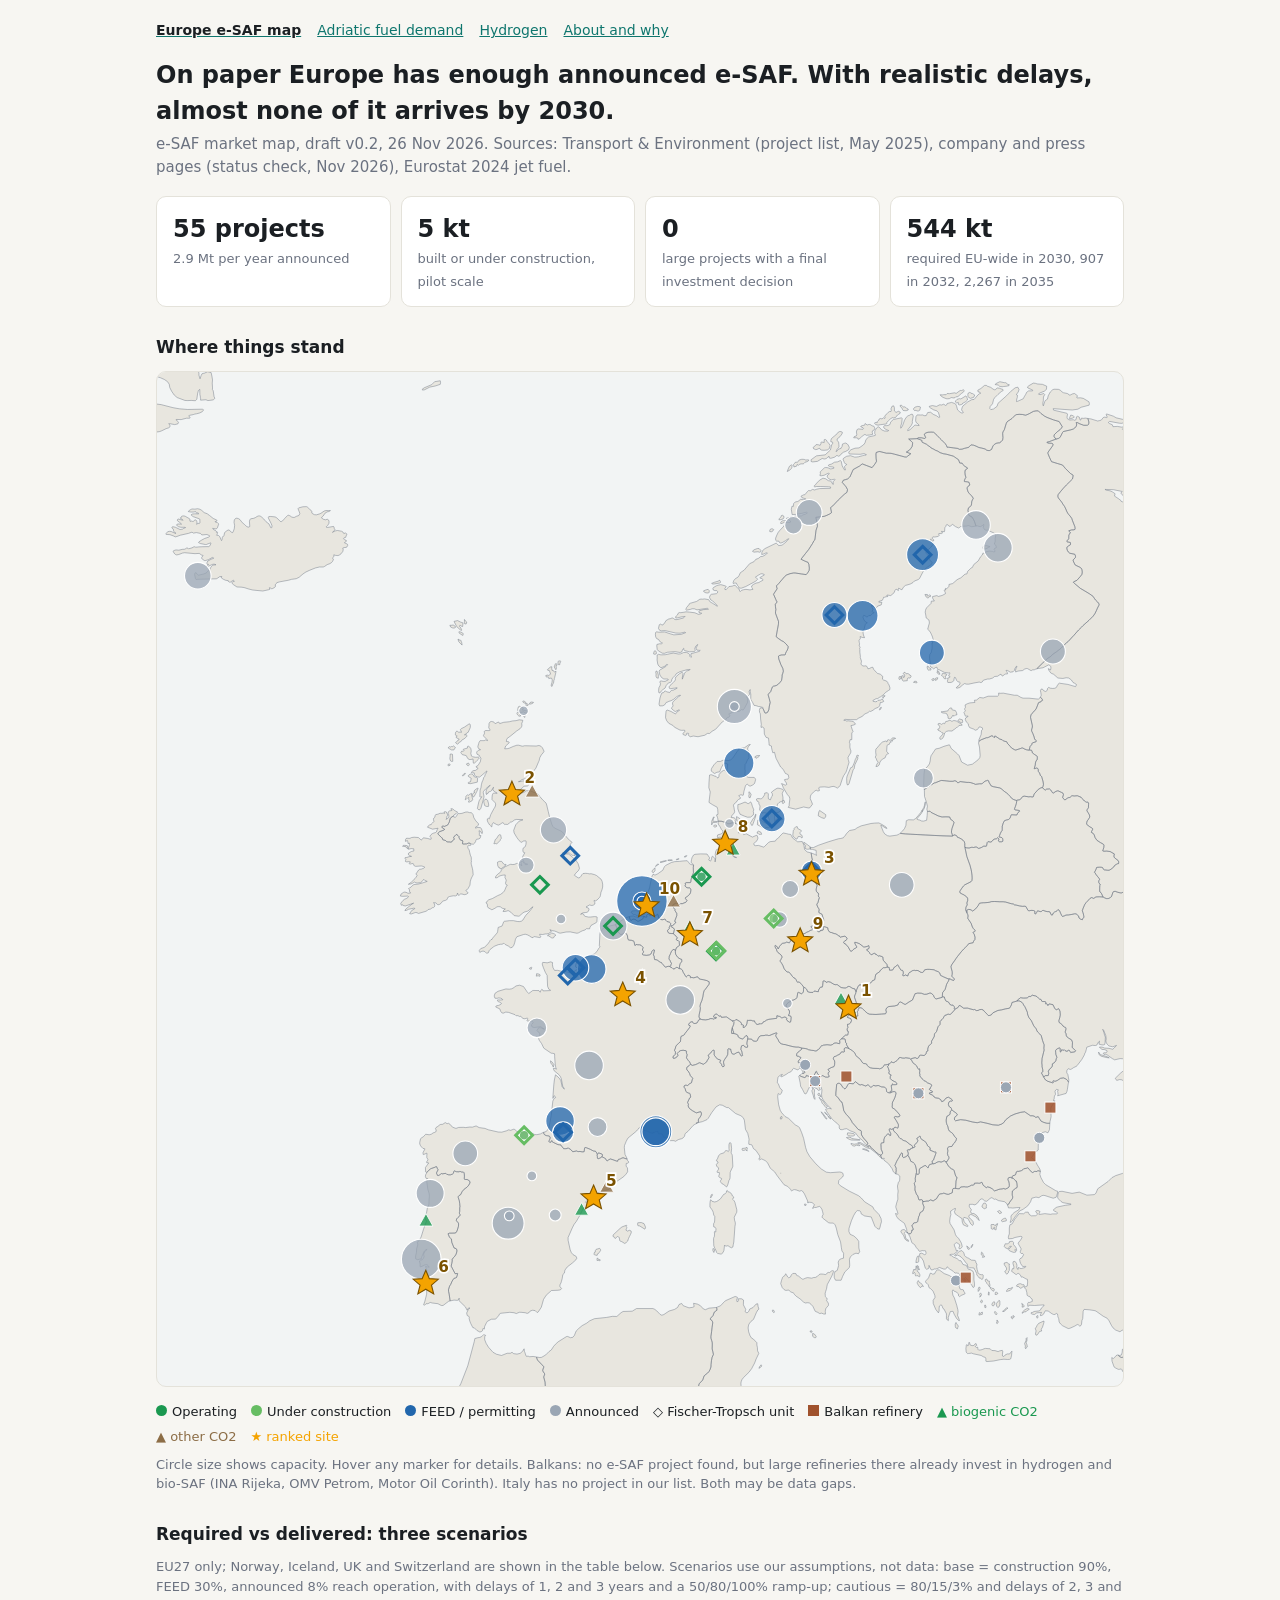
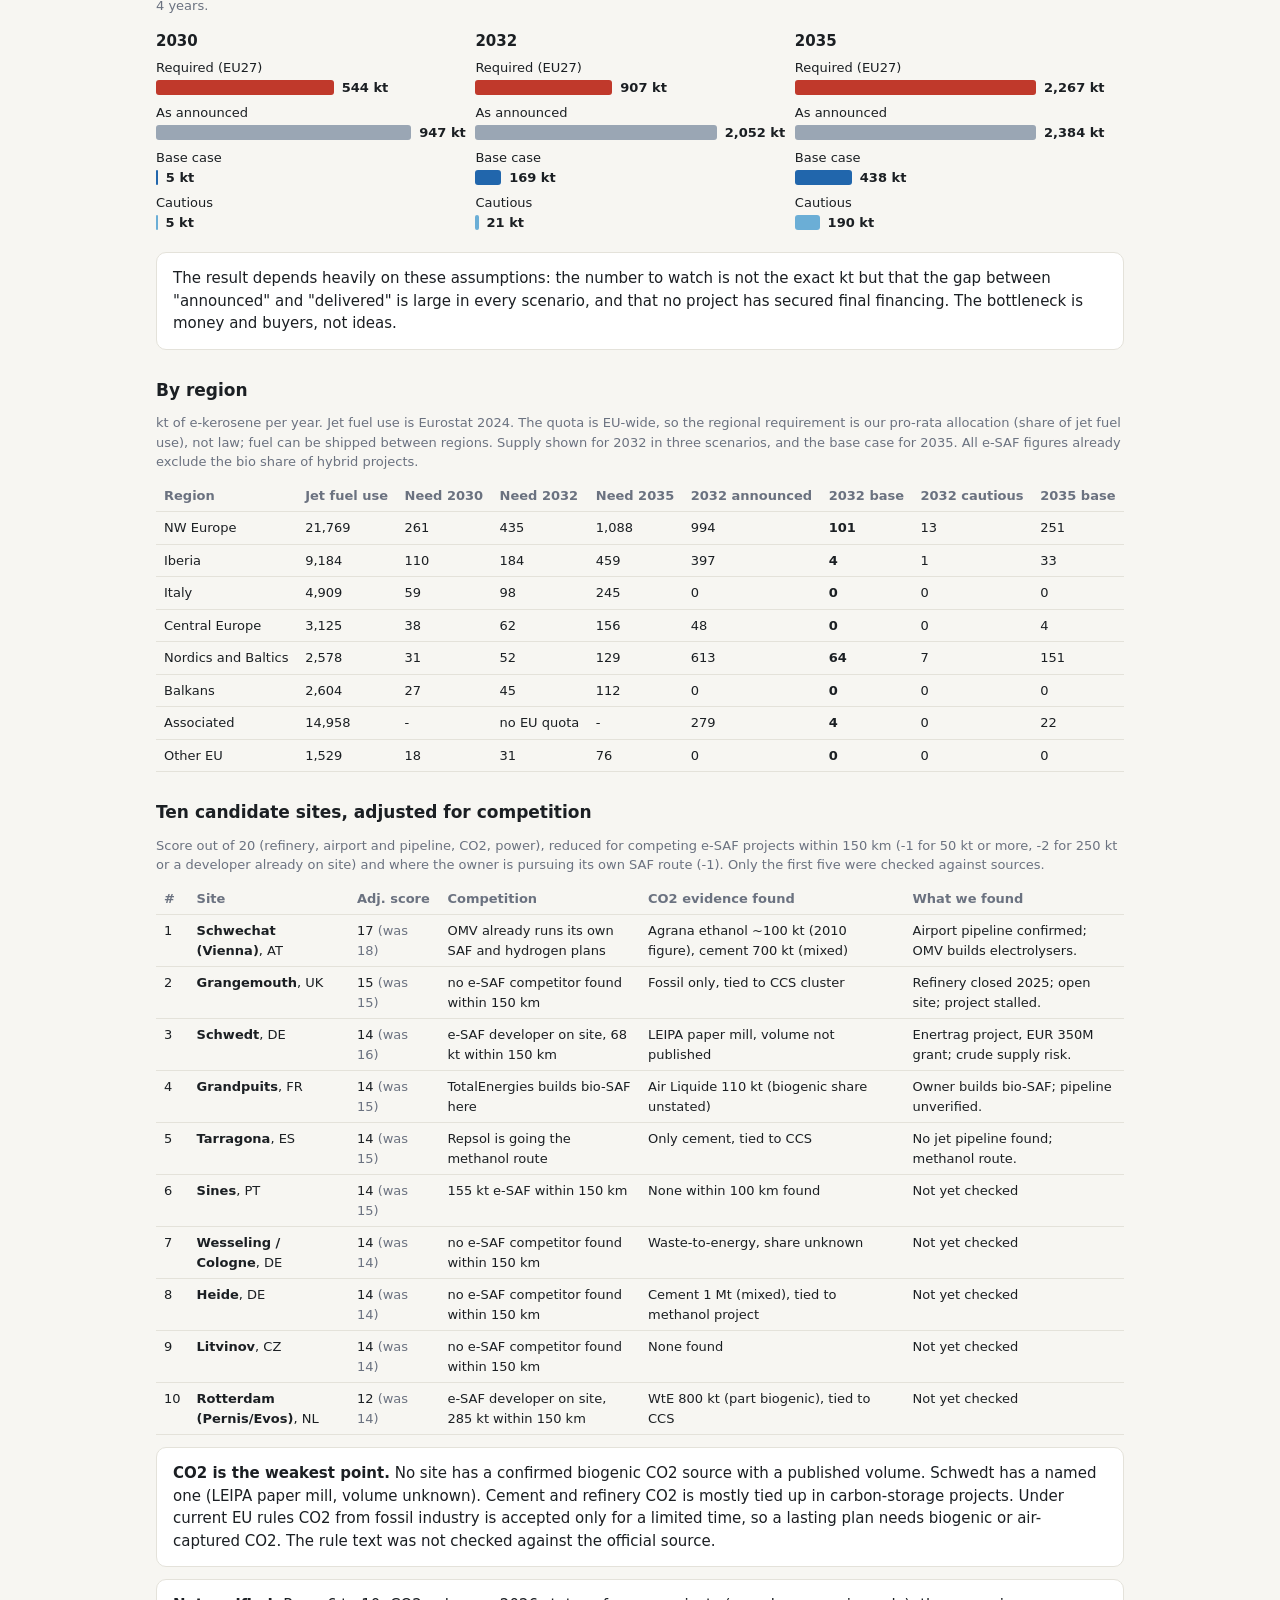
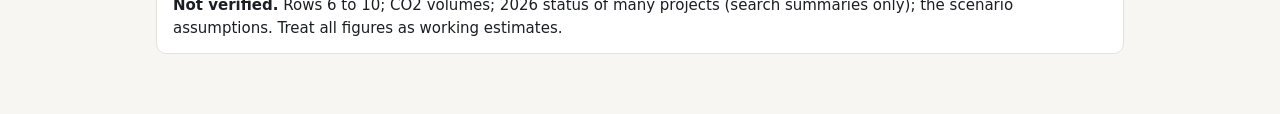
==== commit 98139020: "Share one stylesheet and one menu across all pages Co-Authored-By: Claude Sonnet 5.5 <noreply@anthro" ====
--- a/index.html
+++ b/index.html
@@ -1,22 +1,21 @@
 <!doctype html><html lang="en"><head><meta charset="utf-8"><meta name="viewport" content="width=device-width,initial-scale=1"><title>Europe e-SAF map</title>
-<style>:root{--bg:#fff;--fg:#1c2430;--mut:#5b6674;--line:#dde3ea;--land:#e4e9ef;--sea:#f6f9fc}@media(prefers-color-scheme:dark){:root{--bg:#12161c;--fg:#e8edf3;--mut:#9aa6b4;--line:#2a323d;--land:#323d4d;--sea:#141920}}
-*{box-sizing:border-box}body{margin:0;background:var(--bg);color:var(--fg);font:16px/1.5 system-ui,sans-serif}main{max-width:980px;margin:0 auto;padding:24px 16px}h1{font-size:26px;line-height:1.2;margin:0 0 8px}h2{font-size:19px;margin:38px 0 6px}h3{font-size:15px;margin:6px 0}p{margin:6px 0}.s{color:var(--mut);font-size:14px}
-.k{display:grid;grid-template-columns:repeat(auto-fit,minmax(190px,1fr));gap:10px;margin:18px 0}.k div{border:1px solid var(--line);border-radius:10px;padding:10px 12px}.k b{display:block;font-size:24px}
-svg.m{width:100%;height:auto;background:var(--sea);border:1px solid var(--line);border-radius:10px}svg.m path.l{fill:var(--land);stroke:var(--mut);stroke-opacity:.55;stroke-width:.6}.lg{display:flex;flex-wrap:wrap;gap:6px 14px;font-size:13px;margin:8px 0}.lg i{display:inline-block;width:11px;height:11px;border-radius:50%;margin-right:5px}
-.b{margin:6px 0}.bl{font-size:13px}.bt{display:flex;align-items:center;gap:8px}.bt div{height:15px;border-radius:3px}.bt b{font-size:13px;white-space:nowrap}.gy{display:inline-block;vertical-align:top;width:32%;min-width:260px;margin:0 1% 14px 0}
-table{border-collapse:collapse;width:100%;display:block;overflow-x:auto}td,th{padding:7px 8px;border-bottom:1px solid var(--line);text-align:left;font-size:13px;vertical-align:top}th{color:var(--mut)}.n{border:1px solid var(--line);border-radius:10px;padding:12px 14px;font-size:14px;margin:16px 0}nav a{color:#2a6fdb}@media(prefers-color-scheme:dark){nav a{color:#8db4f0}}</style></head><body><main>
-<nav style="display:flex;flex-wrap:wrap;gap:6px 16px;font-size:14px;margin:0 0 12px"><a href="index.html"><b>Europe e-SAF map</b></a><a href="adriatic-fuel.html">Adriatic fuel demand</a><a href="hydrogen.html">Hydrogen</a><a href="about.html">About and why</a></nav>
+<link rel="stylesheet" href="style.css">
+<style>:root{--land:#e8e6df;--sea:#f2f4f4}@media(prefers-color-scheme:dark){:root{--land:#2c3237;--sea:#101316}}
+svg.m{width:100%;height:auto;background:var(--sea);border:1px solid var(--line);border-radius:10px}svg.m path.l{fill:var(--land);stroke:var(--mut);stroke-opacity:.55;stroke-width:.6}
+.lg{display:flex;flex-wrap:wrap;gap:6px 14px;font-size:13px;margin:8px 0}.lg i{display:inline-block;width:11px;height:11px;border-radius:50%;margin-right:5px}
+.b{margin:6px 0}.bl{font-size:13px}.bt{display:flex;align-items:center;gap:8px}.bt div{height:15px;border-radius:3px}.bt b{font-size:13px;white-space:nowrap}.gy{display:inline-block;vertical-align:top;width:32%;min-width:260px;margin:0 1% 14px 0}</style></head><body><main>
+<nav><a href="index.html"><b>Europe e-SAF map</b></a><a href="adriatic-fuel.html">Adriatic fuel demand</a><a href="hydrogen.html">Hydrogen</a><a href="about.html">About and why</a></nav>
 <h1>On paper Europe has enough announced e-SAF. With realistic delays, almost none of it arrives by 2030.</h1>
-<p class="s">e-SAF market map, draft v0.2, 26 Nov 2026. Sources: Transport &amp; Environment (project list, May 2025), company and press pages (status check, Nov 2026), Eurostat 2024 jet fuel.</p>
-<div class="k"><div><b>55 projects</b>2.9 Mt per year announced</div><div><b>5 kt</b>built or under construction, pilot scale</div><div><b>0</b>large projects with a final investment decision</div><div><b>544 kt</b>required EU-wide in 2030, 907 in 2032, 2,267 in 2035</div></div>
+<p class="sub">e-SAF market map, draft v0.2, 26 Nov 2026. Sources: Transport &amp; Environment (project list, May 2025), company and press pages (status check, Nov 2026), Eurostat 2024 jet fuel.</p>
+<div class="kpis"><div class="card kpi"><b>55 projects</b><span>2.9 Mt per year announced</span></div><div class="card kpi"><b>5 kt</b><span>built or under construction, pilot scale</span></div><div class="card kpi"><b>0</b><span>large projects with a final investment decision</span></div><div class="card kpi"><b>544 kt</b><span>required EU-wide in 2030, 907 in 2032, 2,267 in 2035</span></div></div>
 <h2>Where things stand</h2><svg class="m" viewBox="0 0 696 731" role="img" aria-label="Map"><path class="l" d="M449.5,577.2L449.4,577.3L449.4,577.2L449.4,577.1L449.5,577.1L449.5,577.2ZM275.9,434.2L276.0,435.2L275.5,435.4L275.0,435.1L274.1,435.1L273.3,435.3L273.5,433.5L275.1,433.8L275.9,434.2ZM270.0,429.1L269.6,430.4L268.4,430.0L268.3,429.6L269.6,428.9L269.9,428.9L270.0,429.1ZM247.2,337.6L244.7,340.1L243.8,339.7L242.9,339.9L242.7,339.8L243.1,338.9L243.7,336.9L244.7,336.1L246.0,333.9L247.0,333.3L247.4,333.4L247.6,333.6L248.1,336.0L247.4,336.9L247.2,337.6ZM268.1,387.6L267.2,388.4L264.4,389.2L263.2,390.1L261.0,392.0L260.6,392.1L257.4,391.7L254.9,389.2L253.4,388.2L252.8,388.1L252.1,388.4L250.7,388.7L249.3,388.7L250.0,387.5L251.0,386.9L248.8,386.4L248.2,386.1L247.5,385.3L245.7,385.2L244.9,385.4L243.5,386.4L241.3,387.5L238.6,386.0L238.1,385.3L238.1,384.0L237.7,382.9L237.0,382.6L237.9,381.2L239.0,380.3L241.6,379.4L245.4,377.3L247.5,376.4L249.5,374.9L250.3,373.9L250.9,372.6L251.5,371.0L252.4,369.7L251.5,369.4L251.1,368.4L251.3,367.4L251.6,366.5L251.3,365.4L250.7,364.3L250.8,363.4L250.9,362.4L249.4,362.5L247.8,362.8L246.4,363.4L245.1,364.4L243.9,364.5L243.9,363.8L244.4,362.9L245.8,361.6L247.3,360.5L247.8,359.7L248.2,358.7L248.9,357.9L250.8,356.5L254.4,354.8L254.9,354.7L256.4,354.9L257.8,354.7L259.0,354.1L260.2,354.0L262.9,355.7L262.1,353.0L263.3,352.4L265.1,354.8L265.8,355.0L267.1,354.7L266.6,354.3L266.0,354.3L265.1,353.9L264.5,353.2L263.3,350.7L263.4,349.3L264.2,347.8L265.0,346.4L264.3,346.2L263.7,345.7L263.6,344.3L263.8,343.1L265.3,342.0L265.8,340.4L266.0,338.6L265.7,337.8L264.2,337.9L263.5,338.3L262.8,338.8L262.1,338.8L260.3,336.8L259.2,335.3L257.3,332.1L257.0,330.2L258.5,326.2L260.9,323.6L263.7,322.7L263.2,322.5L258.9,322.4L257.5,322.8L256.2,323.8L255.5,324.2L254.7,324.3L254.0,324.8L253.3,325.6L252.6,326.0L251.2,325.9L250.5,326.1L250.0,325.6L249.6,324.9L249.1,324.7L248.5,325.0L247.2,325.9L245.9,326.5L244.4,325.9L242.3,324.7L241.9,325.2L241.4,326.2L241.2,327.8L239.7,326.4L238.5,324.5L238.0,323.4L238.0,322.0L238.7,321.5L239.4,322.0L240.5,318.8L242.7,314.7L243.5,313.5L244.0,312.0L243.9,310.9L243.4,310.1L241.4,308.1L241.4,306.5L241.6,304.7L242.2,303.6L242.4,303.4L245.1,303.5L244.1,302.9L242.0,301.3L242.0,300.7L242.5,299.2L242.3,299.3L241.9,300.0L241.0,301.7L240.5,302.1L239.0,302.5L238.7,303.3L238.5,303.6L237.7,303.6L237.5,304.4L237.4,304.5L237.1,303.6L237.1,302.2L237.4,301.0L238.0,300.0L240.1,297.7L239.1,298.4L236.7,300.5L235.5,301.9L235.2,302.3L235.1,302.7L235.1,303.2L235.6,305.6L235.5,306.7L233.4,314.2L233.0,314.9L232.7,315.3L232.3,315.4L231.4,315.2L230.9,314.7L230.9,314.1L231.1,313.1L231.9,309.6L232.3,308.6L232.9,307.7L234.0,306.1L234.0,306.0L233.2,306.3L232.9,306.2L232.6,305.9L232.8,301.2L233.4,299.6L233.7,297.4L234.2,295.4L234.9,294.0L235.4,292.2L236.1,291.4L236.4,290.2L237.2,288.9L237.8,287.5L237.5,287.6L233.3,291.2L232.3,291.9L230.8,291.7L229.7,291.3L228.8,290.4L228.5,288.8L227.4,288.8L226.5,288.5L226.5,288.3L227.7,287.3L229.6,287.0L231.4,285.6L229.8,284.6L229.9,284.3L231.3,283.5L233.0,280.7L233.4,278.2L232.5,277.0L232.2,276.2L230.6,275.4L230.3,274.2L230.5,273.6L231.0,273.0L231.8,272.5L233.1,272.1L232.0,271.6L231.5,271.0L231.2,270.2L231.2,269.7L231.8,267.6L232.1,266.7L232.8,265.6L235.9,265.6L236.3,265.1L236.6,265.1L238.2,265.6L238.0,265.1L235.4,262.4L235.2,261.9L235.9,260.5L235.9,259.8L235.8,259.1L236.1,258.6L236.9,258.3L239.4,258.4L240.0,258.1L239.7,257.4L239.1,256.5L239.0,255.8L239.2,255.1L239.2,253.7L239.3,253.1L239.9,252.2L240.4,251.9L241.0,251.8L242.4,252.1L242.9,252.4L243.5,253.3L244.0,253.2L245.7,252.3L246.2,252.2L246.9,253.3L249.8,252.4L253.8,252.0L256.2,251.4L258.7,251.2L261.0,250.6L263.5,250.9L263.5,251.3L263.4,251.8L262.8,253.2L262.9,254.8L262.8,255.3L262.5,255.9L261.6,257.0L259.2,258.6L254.8,262.2L252.2,264.1L251.9,264.9L251.7,266.2L253.2,266.4L253.8,266.8L253.5,267.4L251.2,269.5L250.5,271.5L252.3,271.4L253.7,271.1L256.6,269.8L259.3,268.9L260.6,268.9L263.1,269.6L263.7,269.6L264.8,269.3L265.8,269.3L273.2,269.5L275.2,269.1L276.6,269.6L277.7,270.8L278.8,273.1L278.8,273.5L278.1,274.5L276.9,275.9L275.9,277.7L275.6,278.7L275.4,279.8L275.0,280.7L273.0,285.4L271.0,288.0L270.1,289.8L269.0,291.3L268.0,292.2L266.8,292.8L263.5,293.5L262.6,293.9L261.6,294.8L260.4,295.2L261.7,295.1L263.1,294.7L265.5,294.5L268.3,296.0L268.0,297.3L266.9,298.3L264.4,298.5L262.0,300.7L260.9,301.4L259.8,301.7L258.4,301.6L255.8,301.0L254.6,300.4L255.7,301.4L256.8,301.9L263.5,303.2L263.9,303.1L266.1,301.7L268.9,301.7L274.4,304.1L275.9,306.0L278.2,308.6L279.4,309.7L280.3,310.6L280.8,312.0L281.9,316.7L283.0,321.2L284.6,326.2L285.3,327.5L286.3,328.5L291.0,330.7L292.1,331.4L293.9,333.6L295.7,335.8L297.3,337.5L299.1,338.9L298.3,339.7L297.6,340.8L298.1,342.4L298.8,343.9L300.2,346.3L301.5,348.9L301.1,348.5L300.6,348.3L299.9,348.3L299.2,348.2L298.0,347.4L296.9,346.4L294.6,346.8L293.3,346.6L292.2,346.6L294.3,347.2L296.6,347.3L301.7,351.6L303.4,354.2L304.4,357.6L303.7,359.2L302.6,360.2L301.6,361.3L300.7,362.6L303.5,364.5L304.1,364.4L304.7,364.2L305.3,363.5L306.3,362.0L306.9,361.4L308.6,361.2L310.1,361.3L311.5,361.6L312.8,361.5L315.4,362.2L316.7,362.8L320.0,365.5L320.7,367.0L321.1,369.0L321.1,371.1L320.6,373.1L319.9,374.8L319.5,377.1L319.3,377.9L318.9,378.5L317.1,380.4L315.9,381.1L315.5,380.8L314.9,380.8L314.9,381.2L315.4,382.2L315.5,383.3L314.4,384.1L313.3,384.4L311.6,384.0L309.1,385.5L310.9,386.3L311.3,387.1L310.8,388.6L309.8,389.3L308.5,389.5L307.2,389.6L306.2,390.0L305.2,390.7L306.5,390.3L307.3,390.6L307.9,391.8L308.4,392.2L310.8,392.7L312.3,392.7L315.2,392.4L316.6,392.5L317.1,392.7L317.1,393.7L316.9,396.2L316.5,396.7L312.7,398.8L311.9,400.3L311.7,401.2L309.4,401.1L308.4,402.0L306.5,402.6L305.1,403.3L303.7,404.1L302.6,404.4L297.7,403.4L294.7,403.5L290.7,404.3L289.7,404.2L288.1,403.4L286.5,402.8L284.7,402.5L283.1,401.8L284.1,403.3L281.9,404.7L280.9,404.9L279.9,404.9L277.7,405.3L275.7,405.1L276.0,406.1L276.6,407.0L276.2,407.4L275.7,407.5L271.9,406.8L271.4,406.9L270.9,407.6L269.6,407.2L268.2,406.2L266.8,405.5L265.3,405.1L264.1,405.3L259.3,406.9L258.3,408.6L257.8,410.9L257.1,413.0L255.9,414.6L254.6,414.8L253.3,413.7L250.9,412.5L250.0,411.6L249.8,411.6L249.5,411.9L248.6,412.3L247.6,412.3L246.0,412.6L243.4,413.6L242.3,414.3L240.0,416.1L239.5,416.6L238.7,418.5L237.4,418.8L236.2,417.6L234.9,417.2L233.5,417.6L232.6,418.2L232.3,417.7L232.2,416.7L233.3,415.4L236.0,414.5L238.4,412.0L239.6,410.4L240.0,409.6L240.6,409.0L241.4,408.8L241.8,407.9L245.1,404.1L245.4,403.3L245.6,401.7L245.8,400.2L248.6,399.2L249.8,396.1L250.2,395.8L254.0,395.3L256.8,395.3L259.6,395.9L261.0,396.0L262.5,395.7L263.6,394.9L265.5,391.8L266.6,390.5L267.9,389.3L269.0,387.9L270.9,385.3L269.6,386.2L268.1,387.6ZM249.8,354.5L250.2,354.8L251.5,354.8L251.1,355.6L249.7,356.5L248.8,357.4L247.6,358.1L247.1,357.3L246.4,357.3L245.5,355.7L245.3,353.2L246.6,352.6L248.3,352.6L249.8,354.5ZM269.5,239.2L268.2,239.3L268.9,238.1L269.7,237.8L271.2,238.0L271.0,238.5L269.5,239.2ZM287.6,214.2L287.3,214.5L286.2,212.5L287.0,210.2L288.1,210.3L288.2,210.9L288.1,211.4L287.6,211.5L287.5,211.6L287.7,212.7L287.7,213.9L287.6,214.2ZM284.4,213.8L284.7,215.1L285.3,214.8L286.2,216.1L286.7,216.1L287.5,215.6L287.3,216.8L286.5,220.2L286.3,220.8L286.2,221.8L286.0,222.0L285.7,224.1L285.2,224.8L284.7,226.4L284.6,226.6L283.9,226.0L284.6,223.5L284.8,222.0L284.6,221.3L284.3,220.6L283.2,220.6L282.3,220.9L282.2,220.5L282.1,219.9L281.9,219.7L280.8,219.8L280.4,219.6L280.2,219.1L280.1,218.7L281.2,218.4L282.2,218.6L283.6,217.7L282.7,215.1L281.5,214.9L281.3,214.6L281.5,214.2L282.1,213.9L283.2,212.6L283.8,212.4L284.5,212.4L284.4,213.8ZM290.8,208.4L290.8,208.6L290.2,210.3L290.2,210.9L289.2,210.8L289.0,210.7L288.9,209.7L289.0,208.7L289.1,208.4L289.4,208.3L289.7,208.5L290.3,208.0L290.5,208.0L290.8,208.4ZM262.1,247.8L261.4,248.0L260.8,248.0L259.7,246.9L259.3,246.0L259.4,245.5L259.8,245.3L260.9,245.6L261.4,246.6L261.4,247.2L261.6,247.4L262.2,247.6L262.1,247.8ZM265.0,248.8L264.8,248.9L264.4,248.5L263.7,247.2L264.8,247.0L265.4,247.1L265.1,247.7L265.0,248.8ZM263.4,243.2L263.3,243.6L264.2,243.6L265.5,244.0L266.3,244.1L267.0,244.6L266.6,245.6L266.2,245.8L265.8,245.9L264.2,244.9L262.1,245.3L261.7,245.2L261.4,245.0L261.3,244.6L261.3,243.9L261.2,243.7L260.5,244.4L260.1,244.3L260.0,244.0L259.9,243.4L260.0,242.5L260.4,241.2L261.1,240.9L262.3,241.1L263.5,241.8L263.9,242.3L263.9,242.6L263.4,243.2ZM267.4,240.1L266.3,240.6L265.9,240.2L265.8,238.9L264.5,238.4L263.9,238.1L263.5,237.4L263.6,237.2L264.4,237.0L265.8,238.1L266.4,239.1L267.4,239.3L267.5,239.5L267.4,240.1ZM220.8,290.8L220.1,291.0L220.1,290.7L221.3,289.3L222.0,289.1L222.3,289.3L221.8,290.0L220.8,290.8ZM238.8,313.0L237.3,313.0L236.8,312.8L236.1,312.4L235.4,309.7L235.7,308.7L236.0,308.3L236.3,307.9L237.1,307.8L237.9,308.3L238.2,308.7L238.8,310.6L239.0,312.1L238.8,313.0ZM230.8,295.5L226.0,296.6L224.3,296.5L224.2,296.0L224.5,295.6L225.9,295.3L226.4,292.7L224.4,291.5L224.3,291.1L224.4,290.6L224.7,290.3L225.9,289.7L226.4,289.6L226.9,289.6L227.8,290.4L228.8,291.8L230.1,292.0L231.0,292.7L230.8,295.5ZM226.6,303.6L227.0,306.1L227.4,307.7L227.4,308.2L227.0,308.9L225.1,309.9L224.4,309.9L224.4,309.7L224.9,308.7L224.5,307.6L224.7,306.7L224.5,306.5L224.1,306.6L222.7,308.0L222.2,308.2L222.1,307.9L222.5,306.7L222.5,306.0L222.7,305.5L223.1,305.1L223.6,304.7L224.0,304.7L224.3,305.0L225.5,304.1L226.6,303.6ZM228.5,305.9L228.2,306.1L227.6,306.0L227.4,305.7L227.2,305.2L227.2,304.3L227.6,303.7L229.1,302.7L228.5,302.4L228.4,302.2L228.8,301.4L230.5,300.1L231.0,299.9L231.4,299.9L230.5,302.1L228.5,305.9ZM225.7,256.2L224.2,259.6L223.6,259.7L223.1,260.5L221.5,261.4L222.9,261.4L223.3,261.8L223.3,262.4L223.0,262.8L221.2,264.4L219.9,265.0L218.6,266.6L217.9,266.6L217.2,267.7L216.6,268.1L216.3,268.1L215.9,267.9L215.1,266.9L216.6,265.9L216.8,265.3L217.8,264.7L217.7,264.6L216.1,263.7L215.4,263.2L215.5,262.9L216.3,262.3L215.9,262.2L215.6,261.9L215.2,261.7L215.0,261.4L215.0,260.6L215.1,259.7L215.6,259.3L215.7,258.9L216.0,258.8L216.7,259.0L217.5,259.7L218.3,259.4L219.4,259.6L219.4,259.4L218.6,257.7L218.8,257.4L219.2,257.0L221.6,255.8L224.5,253.8L225.3,253.5L225.5,253.7L225.8,254.8L225.7,256.2ZM224.7,283.4L224.4,283.7L224.0,283.7L223.5,283.3L222.9,282.4L224.2,281.8L224.8,282.1L225.0,282.6L225.0,283.0L224.7,283.4ZM226.4,272.9L226.3,273.8L226.1,274.8L226.4,275.9L226.5,276.6L227.0,276.9L227.3,277.2L229.5,277.6L231.7,277.5L232.0,277.8L232.1,278.3L231.7,278.9L230.6,279.9L229.1,281.5L228.7,281.9L228.2,281.9L227.9,281.7L227.7,278.8L226.2,279.2L224.9,279.2L224.2,278.8L223.7,278.1L222.8,276.4L220.0,275.7L219.2,274.7L218.9,274.1L219.1,273.8L219.6,273.1L220.4,273.3L220.8,273.2L221.1,272.9L221.1,272.6L220.7,272.0L220.7,271.8L223.6,271.0L223.8,269.7L224.4,269.6L225.1,270.0L226.1,271.3L226.4,272.9ZM213.6,269.4L215.0,270.5L213.9,272.3L212.2,272.3L209.9,271.0L209.9,270.8L210.1,270.3L210.4,270.0L210.8,269.9L211.4,270.2L212.2,269.8L212.9,269.9L213.6,269.4ZM213.1,280.5L212.6,280.6L211.9,280.5L211.5,280.2L211.1,279.0L211.0,278.3L211.2,276.9L211.2,275.3L212.5,275.3L212.9,275.5L213.1,280.3L213.1,280.5ZM211.1,283.4L210.0,283.7L209.7,283.6L209.6,283.3L209.8,282.6L210.6,282.4L211.2,282.7L211.3,283.1L211.1,283.4ZM225.5,339.5L224.5,339.4L223.7,339.7L223.3,340.1L222.8,340.0L221.5,340.1L220.3,340.1L220.1,339.6L220.3,338.1L220.1,337.6L218.9,337.4L218.5,337.1L217.8,336.0L217.6,335.5L217.6,334.8L216.9,334.0L216.0,333.3L215.5,333.3L214.5,334.3L213.7,335.4L214.0,335.9L214.2,336.6L213.8,337.1L212.4,338.2L212.2,338.7L211.8,338.9L211.2,338.6L209.6,338.6L208.8,338.5L208.0,337.6L205.9,337.0L205.5,335.7L205.1,335.5L202.7,333.2L202.4,332.4L202.7,332.0L203.6,331.2L206.6,330.1L207.1,329.7L207.1,329.3L206.2,328.8L205.5,328.3L205.2,327.9L205.2,327.6L205.6,327.3L206.5,327.2L207.2,327.4L207.8,327.1L208.8,326.7L209.5,326.3L210.1,325.2L210.7,324.1L210.7,323.6L211.3,321.7L211.6,321.2L213.5,319.9L213.9,320.7L214.9,320.8L215.7,320.2L216.7,318.2L217.4,318.1L218.2,318.2L219.7,318.0L222.4,317.1L223.6,317.0L225.3,317.5L226.6,317.5L227.7,318.9L228.3,321.2L229.7,323.4L231.5,325.3L231.6,326.5L230.9,327.1L229.5,327.9L229.6,328.7L230.4,328.3L231.2,328.1L233.1,328.3L233.8,329.2L234.2,330.4L234.5,331.5L234.3,332.6L233.8,332.3L233.3,331.2L232.7,330.8L232.0,330.5L232.3,331.9L232.2,333.8L232.5,334.0L233.4,334.0L232.8,335.9L231.6,336.5L230.2,336.7L229.8,337.3L229.6,338.2L228.8,339.5L227.9,340.3L226.7,340.1L225.5,339.5ZM287.4,405.8L286.3,406.5L286.0,407.2L285.8,407.6L285.1,407.8L284.5,407.8L282.0,406.2L281.4,406.3L281.9,405.5L283.5,404.9L284.4,404.2L286.4,404.9L287.4,405.8ZM758.9,476.0L758.5,476.2L754.3,475.9L753.5,476.0L750.9,476.3L748.4,479.4L747.0,479.4L744.9,480.2L743.5,481.1L741.9,483.3L740.6,482.4L739.1,482.4L737.5,483.0L735.7,484.4L734.6,484.7L732.6,484.3L730.2,485.1L725.1,489.8L723.4,493.3L722.8,493.9L721.9,494.8L721.0,495.2L720.5,495.2L722.9,492.7L723.7,491.8L723.8,491.1L723.8,490.0L723.1,488.7L721.1,492.0L720.0,492.5L718.5,493.5L718.4,495.8L718.6,497.5L719.2,499.6L720.3,502.4L719.7,502.5L717.9,501.3L717.8,499.4L716.6,497.7L714.6,497.7L713.7,497.9L712.6,496.0L711.0,495.3L709.8,495.5L708.6,495.2L706.0,493.2L704.2,493.0L704.2,494.4L703.4,495.4L702.3,495.7L701.5,496.1L699.5,494.8L698.7,493.8L695.6,494.8L693.9,494.7L690.0,495.6L688.3,494.7L684.7,492.1L683.4,491.6L682.3,491.7L681.7,490.9L682.4,490.5L683.3,490.5L684.2,490.2L684.5,489.7L684.4,488.9L682.6,488.2L680.9,488.1L679.8,487.3L679.0,486.4L680.9,486.4L682.8,487.1L685.9,487.3L688.7,488.0L689.4,487.1L691.0,485.7L691.3,485.2L688.6,486.2L685.9,485.6L684.9,484.7L684.0,483.4L683.6,482.0L683.9,480.6L683.6,478.1L682.7,475.9L682.3,474.7L681.4,473.6L682.3,476.1L682.7,477.7L683.3,479.2L683.1,483.2L682.8,484.6L681.7,484.9L680.2,484.7L678.7,484.3L679.1,482.1L678.3,482.8L677.1,485.0L676.1,485.3L674.0,485.1L669.9,486.5L669.6,488.0L669.0,490.1L668.3,491.3L668.2,492.0L666.4,495.2L666.2,495.5L662.9,499.8L662.5,500.2L660.4,501.2L659.1,502.1L658.1,502.5L656.5,502.0L655.9,502.7L655.5,503.5L655.5,505.0L656.3,506.2L657.0,510.1L656.8,511.7L656.1,510.6L655.1,509.5L653.1,508.6L651.0,508.9L648.6,510.5L647.0,511.1L646.2,510.7L645.7,510.7L645.5,511.2L645.5,511.5L645.8,511.8L645.7,512.1L645.4,512.2L641.7,511.0L640.1,510.0L638.8,508.0L639.5,507.3L640.0,507.0L641.9,506.9L642.3,506.7L642.3,506.2L642.5,505.6L642.4,504.7L642.2,503.8L643.0,502.4L644.3,501.3L645.1,500.1L645.1,498.5L646.5,497.7L647.6,496.3L647.9,494.8L648.4,493.8L647.6,491.6L647.5,490.2L647.4,489.0L647.8,488.3L648.9,487.5L650.1,487.0L650.5,487.0L650.7,487.4L650.8,489.8L651.0,489.9L651.4,489.6L652.0,488.2L652.4,488.6L653.0,488.7L653.5,488.4L653.8,488.4L654.2,488.8L654.9,489.3L655.7,489.5L656.3,489.1L656.8,488.5L657.3,488.7L658.4,490.4L658.8,490.2L661.2,489.9L661.6,489.4L661.9,489.0L659.4,486.7L659.5,485.1L659.6,483.1L659.3,482.0L658.8,481.1L656.9,480.0L655.5,478.9L655.2,478.4L655.1,477.8L655.0,476.8L654.5,476.0L654.4,475.3L654.8,474.1L654.9,473.0L654.8,472.5L654.4,472.1L653.8,472.0L652.9,471.4L652.3,470.4L650.7,469.1L650.2,468.9L649.9,468.2L649.8,467.4L650.1,466.4L650.5,464.9L650.8,463.5L650.8,462.6L650.6,460.5L649.8,458.9L649.4,458.7L648.7,459.2L648.0,459.5L647.4,459.2L646.7,458.3L645.6,455.9L643.5,455.4L642.7,455.3L641.9,456.5L641.6,456.1L641.4,455.4L640.9,455.1L640.4,455.4L640.2,455.1L640.5,454.1L639.8,453.6L638.2,453.6L637.4,453.3L637.2,452.5L636.8,452.0L635.8,451.8L635.0,451.1L634.1,450.1L632.9,449.5L631.2,449.2L631.0,449.1L630.9,448.9L629.8,449.6L629.1,450.1L628.3,449.8L627.0,451.0L624.4,451.1L623.1,451.0L622.4,450.7L620.0,452.5L619.7,453.2L619.2,453.4L617.6,453.8L616.0,454.3L615.6,456.0L615.1,457.0L614.2,458.4L611.2,458.9L608.5,459.6L605.9,460.0L602.3,461.7L601.1,463.2L600.0,463.6L599.0,463.7L598.3,462.9L596.1,460.7L595.2,459.6L594.1,459.3L592.8,459.4L591.6,460.0L590.4,460.1L589.0,459.3L588.8,459.4L588.3,459.5L584.8,458.6L584.5,458.4L584.3,458.4L583.8,458.3L581.2,458.4L578.7,456.6L577.9,456.5L577.4,457.3L576.9,458.1L575.2,458.9L574.8,459.3L574.5,459.0L574.4,458.3L574.6,457.7L574.3,457.1L573.7,456.4L573.5,456.1L572.7,456.2L572.4,456.2L571.2,455.6L570.5,454.2L569.3,453.5L568.5,453.3L568.1,452.7L567.8,451.9L567.5,451.3L567.5,451.2L567.3,450.3L567.0,450.2L565.8,450.3L566.0,447.2L567.8,444.9L568.2,443.7L568.9,441.2L569.5,440.0L570.1,439.1L570.5,438.2L570.7,437.3L571.2,437.2L572.7,438.0L574.0,438.4L574.3,438.0L574.5,437.5L574.4,437.2L573.4,436.1L572.7,435.4L572.7,435.0L572.9,434.1L573.0,433.0L572.9,431.9L572.2,429.3L572.1,428.2L572.7,426.9L574.9,423.8L575.7,422.6L576.7,421.2L579.4,417.8L581.2,415.8L582.3,414.8L584.1,412.9L584.8,411.9L588.0,411.2L588.3,410.3L588.9,409.3L589.3,408.9L589.4,407.2L588.8,405.1L588.3,404.4L588.0,403.9L588.2,403.5L588.6,403.3L589.0,403.3L589.5,402.8L589.4,402.2L588.1,400.9L587.5,399.9L586.6,397.3L584.8,394.6L584.2,393.7L584.2,392.9L584.4,392.0L584.2,391.0L583.5,389.6L583.6,389.5L583.5,387.8L584.0,387.5L584.8,387.2L585.8,387.3L586.6,387.6L587.7,388.4L588.0,388.2L589.8,386.8L591.6,384.6L592.2,383.4L592.6,382.8L594.2,382.5L595.6,382.4L596.5,382.4L598.7,382.2L600.0,382.0L601.1,381.6L603.5,381.5L607.2,381.7L609.7,381.7L611.4,381.9L615.5,383.1L617.0,383.3L617.7,383.9L619.1,384.1L621.5,384.7L623.7,385.0L625.2,384.9L626.0,385.1L627.5,387.8L627.8,388.1L628.5,388.2L629.7,387.9L631.5,388.0L632.6,388.6L632.4,390.2L632.7,390.4L633.2,390.4L633.8,389.4L634.2,388.5L634.6,388.2L636.4,388.8L637.2,388.7L638.0,388.0L638.5,387.9L639.8,388.4L641.4,388.8L642.7,388.8L643.5,389.2L644.1,390.9L644.6,391.2L645.1,391.3L645.8,389.8L646.5,389.2L647.4,388.8L648.0,388.6L648.5,388.1L649.0,387.5L649.5,387.5L649.9,387.7L650.4,388.4L651.1,390.1L651.9,391.7L652.4,392.3L653.9,391.8L654.9,391.3L656.8,391.2L659.2,390.8L661.0,390.4L662.2,390.4L662.9,391.0L664.0,391.9L664.3,393.4L665.7,394.4L666.8,394.6L667.2,393.5L667.9,392.8L667.7,391.8L667.5,390.6L667.1,389.4L666.7,388.1L667.3,386.3L668.0,384.7L668.3,383.9L669.4,382.3L670.5,381.2L672.1,379.4L673.3,378.7L674.3,379.0L674.9,379.3L676.5,378.2L679.2,378.1L681.5,378.3L681.7,378.3L682.8,378.9L684.0,379.4L684.8,379.4L685.8,379.3L686.9,378.6L687.7,378.0L688.7,375.0L689.0,374.5L689.5,374.3L690.4,374.2L692.1,374.8L694.0,375.3L695.1,375.3L698.1,373.6L699.8,373.4L701.8,373.7L703.7,373.8L705.1,373.5L706.2,374.1L707.4,375.4L708.5,377.2L709.7,380.6L713.1,384.5L713.2,385.3L712.9,385.8L711.2,386.3L709.8,386.5L709.7,387.2L710.1,387.9L710.7,389.0L710.8,390.3L710.8,391.6L711.1,392.7L711.6,393.1L711.7,393.7L711.0,394.3L710.9,394.8L711.1,395.0L714.2,395.1L715.7,395.8L716.9,396.4L717.4,396.4L718.7,396.1L720.2,395.8L721.1,395.8L721.4,396.2L721.7,397.4L722.2,398.5L722.7,398.9L723.5,398.9L724.1,398.9L724.4,399.3L724.0,400.0L724.1,400.7L724.5,401.6L724.9,403.7L725.4,404.3L725.6,405.0L725.6,406.0L725.3,406.7L725.0,407.3L725.3,408.7L726.2,410.3L726.9,410.7L727.4,412.1L728.4,412.5L729.9,411.3L731.0,410.7L732.4,411.1L733.7,411.3L734.6,412.1L735.3,413.2L736.0,413.8L736.8,413.5L738.3,413.8L739.1,414.7L739.7,415.2L740.7,414.5L741.4,413.5L744.2,412.6L745.9,412.4L746.4,412.2L747.4,411.5L748.4,411.1L749.4,411.2L750.3,412.6L751.3,413.5L751.6,415.1L752.8,417.1L755.7,419.9L756.9,420.8L757.7,420.7L758.1,420.4L758.3,420.1L758.5,418.8L758.8,418.2L759.5,418.2L761.7,419.9L763.0,420.1L764.1,420.2L765.7,421.5L767.4,422.7L768.7,422.8L769.7,422.3L770.4,422.1L770.9,422.5L771.3,423.5L772.0,424.3L772.8,424.5L773.9,424.5L775.9,426.1L777.7,427.6L778.9,427.7L779.9,427.2L780.7,427.1L781.3,427.5L781.5,428.2L781.1,429.0L781.1,430.3L781.9,431.6L781.9,432.8L781.7,433.9L781.2,434.8L780.1,436.2L779.0,437.5L777.5,438.1L776.6,438.6L776.8,439.5L777.4,440.4L778.7,441.1L780.2,441.6L780.4,442.2L780.2,442.5L779.2,442.8L777.9,442.5L777.4,443.0L776.8,443.8L776.4,445.3L776.1,446.7L777.5,447.1L778.4,447.7L778.6,448.8L778.9,450.1L779.0,451.2L778.6,451.8L778.5,452.3L778.7,452.6L779.4,452.7L779.9,453.0L779.9,453.6L779.0,455.0L778.1,457.6L777.6,458.9L777.7,460.4L777.2,461.3L776.3,461.3L773.0,461.5L770.3,461.4L769.0,461.2L767.1,461.1L766.2,461.4L765.0,463.8L764.0,464.8L762.5,465.6L760.8,465.8L759.8,466.9L759.5,468.4L759.4,469.8L759.3,470.4L758.9,471.1L758.8,471.5L758.8,472.0L759.2,472.1L759.7,472.3L759.7,472.7L759.5,473.1L759.0,473.6L758.8,474.3L758.8,475.1L758.9,476.0ZM684.5,493.3L686.1,494.2L684.4,494.0L680.7,493.1L679.1,492.2L678.6,491.3L678.4,490.0L679.3,491.3L680.0,491.9L684.5,493.3ZM611.9,611.6L609.1,612.2L608.3,611.6L609.2,610.4L610.8,609.7L611.3,609.6L612.0,610.8L611.9,611.6ZM798.5,584.7L799.3,585.0L800.8,585.5L801.7,586.2L802.2,586.3L803.5,585.1L805.3,585.1L806.9,585.3L807.7,585.5L808.7,585.9L810.0,586.2L810.5,585.6L811.2,583.9L811.4,583.6L811.7,583.4L812.6,583.3L813.4,583.4L813.8,583.8L814.2,585.1L815.3,585.6L817.1,587.9L818.1,588.8L818.4,589.1L818.1,589.6L818.2,590.1L818.8,590.9L819.7,591.1L820.7,591.0L821.2,591.3L821.6,591.7L821.6,592.3L821.6,592.7L821.8,593.5L822.6,594.7L823.5,595.4L823.9,596.1L824.7,598.7L825.1,600.2L824.9,601.6L824.4,603.0L823.2,604.8L823.5,605.6L823.8,606.6L823.7,607.3L824.5,609.6L824.9,611.0L824.6,611.3L824.4,611.8L825.9,612.9L827.7,613.8L828.4,614.0L830.5,613.5L831.8,613.5L833.2,614.3L835.1,616.5L837.2,619.2L837.6,620.0L837.8,620.4L838.2,621.1L837.8,621.1L837.1,620.4L835.4,618.8L834.6,619.5L833.8,620.8L833.1,625.5L832.4,626.0L831.2,626.0L829.9,625.9L828.9,626.1L828.6,626.4L828.8,626.9L829.1,627.7L829.3,628.7L829.3,629.5L829.8,630.2L830.5,630.9L830.6,631.7L830.4,632.7L830.3,633.4L830.1,633.9L830.4,635.0L831.2,636.4L831.6,636.9L831.5,639.6L831.7,640.8L831.9,642.4L831.8,645.1L832.0,645.7L832.2,645.9L832.9,646.0L833.5,646.3L833.8,646.7L833.7,647.1L832.9,648.3L832.8,649.2L832.6,650.4L832.3,651.1L831.6,652.5L831.1,653.9L830.9,655.0L831.1,655.6L832.4,655.8L833.1,656.6L835.1,658.2L835.4,658.9L834.9,659.9L834.9,660.3L835.2,660.9L835.3,661.8L835.3,662.9L835.3,664.3L835.6,664.5L836.9,665.8L837.9,667.1L837.9,667.5L837.5,668.5L837.6,669.7L837.6,670.0L837.2,669.5L836.4,669.4L835.7,669.3L835.2,669.7L834.3,670.6L833.2,671.6L832.3,672.5L831.8,673.2L831.3,673.1L831.0,672.5L830.8,671.7L830.9,668.8L830.7,667.9L830.2,667.2L829.7,666.9L829.2,666.7L828.5,666.6L827.7,667.5L826.4,668.4L824.5,668.3L823.2,668.1L822.6,668.0L820.0,666.6L819.5,666.6L818.6,666.0L817.5,665.6L815.6,666.4L814.8,666.2L813.7,665.5L813.3,665.7L812.0,667.9L809.8,670.2L808.7,670.6L808.1,668.3L807.6,667.4L807.3,667.2L806.8,667.0L806.4,667.1L805.1,668.7L803.0,669.7L801.3,670.3L798.5,671.0L796.5,671.4L795.5,671.4L793.6,671.1L791.9,670.6L790.1,670.6L788.8,670.9L785.8,672.6L780.5,676.1L776.6,677.9L774.4,678.6L772.6,678.9L769.7,679.0L767.2,678.7L765.5,678.7L764.6,678.3L763.3,676.9L761.7,675.4L761.0,675.1L760.0,674.8L758.6,674.7L755.2,676.7L754.1,677.3L753.0,677.8L750.6,679.0L749.6,679.7L748.3,679.7L746.6,679.5L745.1,679.5L744.2,678.5L743.6,677.5L741.6,676.8L740.2,676.6L739.9,677.1L739.5,678.6L738.9,682.4L738.8,683.3L740.0,687.1L740.0,687.7L739.1,687.9L738.1,687.9L737.4,688.3L736.9,688.9L736.5,692.2L735.3,692.8L734.7,693.5L734.2,695.5L733.9,695.5L731.9,694.0L731.1,693.9L731.8,692.3L731.0,689.1L730.1,686.2L730.9,684.3L732.7,682.1L734.6,679.4L734.6,677.8L734.5,676.5L734.0,675.7L732.9,674.5L731.2,675.7L729.9,677.1L729.2,677.4L728.2,678.1L727.8,679.5L726.8,680.6L725.1,681.0L722.5,679.9L719.6,678.1L718.0,676.7L716.8,676.3L715.5,676.9L711.9,680.5L708.6,685.6L707.8,686.5L704.7,688.7L702.6,689.4L701.6,689.3L697.5,690.3L695.4,690.4L693.8,691.5L690.7,690.3L688.8,688.7L687.7,687.0L685.9,683.5L684.6,681.8L681.7,680.3L676.5,676.6L675.2,676.2L671.7,675.7L668.0,675.4L667.3,676.7L667.0,682.0L666.4,683.4L666.1,686.2L665.7,687.0L664.9,687.5L663.9,686.6L663.1,686.3L661.3,687.4L657.8,689.0L656.5,689.2L652.5,687.2L651.0,685.9L650.0,684.5L649.7,682.1L649.1,680.7L649.0,679.8L648.8,678.7L647.9,678.3L647.0,679.1L646.1,679.1L644.9,678.6L642.1,676.6L640.0,676.4L638.7,678.9L637.6,679.7L636.5,679.9L636.5,679.2L637.3,677.6L633.9,677.9L632.2,679.1L630.8,678.9L629.8,678.4L629.9,677.7L631.0,677.5L631.9,676.9L635.5,676.5L636.4,676.0L637.3,674.3L639.0,672.8L639.2,672.2L637.9,672.2L632.3,672.6L628.5,672.4L628.0,673.1L627.4,673.2L627.3,671.2L627.9,670.3L628.7,670.4L630.7,669.6L630.5,667.9L629.1,666.8L628.8,666.1L627.8,665.9L626.9,665.2L626.7,663.2L626.1,661.0L625.1,659.9L625.2,659.3L627.0,658.6L627.3,655.6L627.1,653.7L626.2,653.5L623.6,652.0L622.8,652.2L622.0,650.5L620.5,649.4L619.7,649.8L619.2,650.3L618.6,650.1L617.4,649.1L616.3,648.5L615.7,647.8L616.4,646.0L617.3,646.1L617.4,644.7L616.7,642.3L616.8,641.1L617.6,640.8L618.4,641.0L619.3,642.4L619.6,643.8L619.4,645.1L620.0,646.4L620.4,646.7L620.6,645.3L621.0,645.1L621.5,645.7L622.6,646.0L625.5,645.2L626.0,644.4L623.9,644.5L623.2,643.9L622.3,642.4L621.8,641.0L621.7,640.4L621.5,639.4L621.8,638.9L623.2,638.1L624.4,636.0L623.9,635.3L623.3,635.0L622.7,635.2L622.1,634.5L622.0,633.5L622.5,632.6L622.5,631.5L620.9,628.7L620.5,628.1L620.8,627.1L622.1,625.6L623.2,623.7L623.1,623.0L622.2,622.8L618.1,623.6L616.5,624.3L613.6,624.6L613.4,623.6L613.5,622.6L614.1,621.0L614.1,616.7L614.5,614.5L616.1,613.8L618.0,610.4L621.2,606.4L624.4,606.5L625.7,605.4L627.7,605.3L628.1,606.2L628.3,606.9L630.0,608.0L633.0,607.9L633.8,607.4L634.5,606.8L633.1,604.9L633.5,604.3L634.8,604.2L636.1,604.7L636.2,605.1L635.8,605.8L635.4,606.8L635.8,607.0L639.7,606.4L643.8,606.9L645.1,606.6L648.4,606.6L648.9,606.0L648.0,605.1L647.0,604.8L646.4,604.4L645.7,603.8L647.8,602.0L648.9,601.6L654.4,600.4L658.4,599.9L658.5,599.4L657.9,599.4L652.7,598.5L651.4,597.7L649.7,596.0L649.3,595.5L648.9,594.6L649.1,592.8L649.4,591.3L650.1,590.5L652.1,590.3L659.3,591.8L664.5,590.9L670.0,593.1L675.3,592.7L676.5,591.7L677.8,588.5L685.3,583.2L688.0,580.5L690.8,579.0L695.7,577.4L699.7,575.2L700.9,574.9L710.6,576.0L717.3,576.1L720.4,574.0L722.2,574.7L722.0,575.5L721.7,576.1L721.8,577.4L722.8,579.2L723.9,580.5L727.0,582.4L731.4,580.8L732.1,581.0L733.0,581.4L734.5,586.4L735.7,588.2L737.2,589.4L738.4,589.6L739.4,588.4L740.1,587.9L741.6,587.7L744.2,589.4L745.1,591.2L749.5,592.5L753.5,593.2L755.3,594.7L760.9,596.2L763.0,596.0L766.6,594.4L773.5,592.7L778.0,595.1L779.3,595.4L780.4,595.2L781.9,595.9L783.5,595.5L788.6,592.7L790.2,591.0L791.9,590.6L793.3,589.6L797.3,586.5L798.5,584.7ZM636.5,575.9L636.1,578.1L636.9,580.5L638.7,583.9L640.4,585.6L647.6,589.9L649.0,590.3L648.7,592.0L648.2,593.6L647.8,594.6L645.7,595.3L639.8,593.4L638.4,593.2L637.3,593.6L635.4,594.9L633.3,594.5L630.3,595.3L629.4,597.9L627.4,600.8L624.0,603.3L621.5,604.5L617.9,609.1L616.2,611.8L615.5,612.4L614.7,612.8L615.0,611.5L615.4,610.3L615.3,609.4L615.3,608.1L616.5,606.6L617.6,605.6L620.9,603.6L621.8,602.0L619.2,602.1L616.6,602.4L615.0,602.2L613.5,602.3L613.1,600.9L612.7,600.1L613.1,599.8L613.6,599.6L614.4,598.1L615.2,597.0L616.3,595.6L616.5,594.8L616.5,594.0L616.3,593.5L616.2,592.9L616.2,591.9L616.3,590.1L618.7,588.1L619.5,587.8L619.8,586.9L619.6,584.8L619.2,583.0L618.8,582.9L618.2,582.4L617.8,581.8L617.2,581.2L616.1,580.8L616.1,580.2L616.2,579.7L616.6,579.1L618.4,578.6L618.6,578.2L618.9,577.3L619.2,576.3L619.7,575.9L620.4,576.0L621.9,575.7L622.9,575.4L623.9,574.7L624.4,574.1L626.6,573.7L627.2,573.4L627.8,573.7L628.6,574.7L630.0,576.3L630.7,576.8L631.3,576.6L632.2,576.0L633.2,576.0L633.9,576.1L634.3,575.6L634.9,575.5L636.5,575.9ZM438.2,747.2L438.2,747.7L437.8,751.4L437.7,752.7L437.6,755.0L437.6,757.7L438.6,760.0L438.6,761.0L438.2,762.2L436.5,763.5L434.2,765.2L432.2,766.9L430.1,768.7L429.5,769.8L428.4,770.7L427.5,771.6L427.4,772.5L426.7,774.1L425.9,775.4L423.9,776.0L423.5,776.4L422.6,778.3L422.1,779.1L421.6,780.7L422.3,784.9L423.1,789.1L423.3,790.9L423.2,792.4L422.8,794.0L421.7,796.3L420.9,797.9L419.4,800.9L418.9,801.7L417.9,802.6L415.9,803.8L414.4,804.8L413.7,800.2L413.0,796.2L412.5,793.0L411.6,787.3L410.9,782.5L410.1,777.6L409.4,773.3L408.7,768.9L408.4,768.2L406.3,766.1L404.4,764.2L402.4,762.0L400.2,759.6L399.8,756.7L398.7,752.2L397.5,749.7L397.1,749.0L394.7,747.4L393.3,746.2L392.9,745.5L392.7,743.7L391.7,740.0L390.6,736.8L390.2,734.5L390.1,731.7L390.4,729.7L390.8,728.8L393.2,726.3L394.2,723.3L395.6,722.1L396.7,721.3L397.7,720.2L398.5,718.7L399.1,716.9L399.2,715.1L399.5,712.2L399.9,710.1L400.9,707.8L400.5,705.9L400.0,703.9L400.1,700.4L400.0,699.0L399.6,697.7L399.1,696.1L399.1,694.8L399.6,691.3L399.9,688.6L400.4,685.1L400.2,684.1L399.8,683.4L398.7,682.6L398.7,682.1L399.0,681.6L400.6,679.9L401.5,677.4L402.2,676.9L403.4,676.0L403.4,675.0L403.1,674.0L406.0,672.8L408.9,669.7L409.9,669.0L416.5,666.1L417.3,666.3L418.2,666.7L418.0,667.8L417.6,668.6L418.1,670.1L418.9,669.2L418.8,668.6L418.7,667.8L420.0,667.7L421.3,667.8L422.6,668.7L422.5,672.1L424.2,675.4L423.7,677.0L425.1,678.0L426.4,676.8L427.1,675.1L429.4,674.1L431.6,671.6L432.8,671.3L433.1,673.4L433.7,675.2L432.9,675.8L431.8,677.8L429.8,682.6L427.9,684.1L426.5,686.0L426.1,687.3L425.9,688.8L426.3,691.6L427.3,694.4L428.5,696.2L429.6,696.7L432.2,699.4L432.2,701.0L432.6,702.9L432.7,705.2L433.6,707.1L431.7,711.1L430.6,714.0L428.5,718.0L426.6,720.6L422.6,724.5L421.6,725.8L421.0,727.1L420.7,728.5L420.8,730.2L422.1,734.2L423.9,736.6L425.6,737.8L428.7,737.3L428.6,738.9L428.9,740.7L430.1,740.6L431.0,740.4L431.7,738.5L433.2,739.8L434.0,743.5L435.3,744.7L435.4,745.2L435.0,745.5L434.6,745.9L435.0,746.2L436.3,746.7L437.0,746.4L438.2,747.2ZM435.5,716.6L433.7,717.9L434.1,716.7L435.3,715.3L435.6,715.6L435.5,716.6ZM414.5,467.5L414.8,467.8L415.7,468.7L415.5,470.1L414.5,472.5L414.0,474.4L414.0,475.9L414.0,476.5L414.2,476.5L415.2,476.6L415.6,476.6L417.1,477.0L418.3,477.6L418.6,478.2L418.7,479.0L420.1,480.0L421.8,480.6L422.3,480.4L424.4,478.0L425.2,478.4L425.7,479.7L425.6,480.4L425.1,482.9L425.0,484.3L425.5,485.2L425.5,485.9L425.4,486.5L424.5,486.6L423.5,486.2L422.6,485.1L421.8,485.3L421.2,485.5L420.9,486.6L420.7,487.8L420.7,488.5L421.2,489.0L421.5,490.2L421.7,491.6L422.0,492.3L421.7,492.6L421.2,492.8L420.7,492.6L419.8,490.9L419.4,490.2L418.8,490.1L417.6,490.5L415.9,491.5L415.1,491.5L414.5,491.3L414.0,490.5L413.5,488.9L413.3,487.8L413.0,487.9L411.8,487.6L411.3,488.0L411.3,489.6L411.2,491.7L410.6,493.0L409.0,495.3L408.5,496.2L408.2,497.0L408.2,497.6L408.4,498.6L408.7,499.7L408.5,500.3L407.6,500.6L407.0,499.9L406.8,498.9L405.5,497.3L406.1,496.1L406.0,495.7L403.9,495.1L403.0,494.1L401.7,492.5L401.4,491.7L401.5,489.4L401.4,488.8L401.2,488.6L400.6,488.6L399.8,489.4L399.0,490.6L397.3,492.0L397.1,492.2L397.7,493.6L397.7,494.1L396.4,496.2L396.1,497.0L394.4,498.3L393.6,498.8L391.3,497.8L390.7,497.7L389.6,498.3L388.1,499.0L385.7,499.6L384.8,499.1L384.4,498.7L384.2,498.0L383.6,496.9L382.9,496.2L382.4,495.5L381.8,494.7L381.5,494.0L382.0,491.9L381.6,491.1L381.4,490.0L381.5,489.3L381.3,489.1L379.1,488.7L377.3,488.9L376.1,489.6L375.0,490.8L374.8,491.0L374.9,491.2L375.4,492.3L374.6,493.5L373.2,494.4L372.2,494.5L371.8,494.3L371.8,493.1L372.6,492.6L373.3,491.8L373.5,490.7L373.6,489.9L372.9,488.9L373.0,488.3L373.5,487.2L373.7,486.2L374.1,485.3L375.6,483.9L377.1,482.5L377.3,481.0L377.4,479.2L377.6,478.7L379.7,477.7L380.2,477.2L380.4,476.6L382.0,474.6L383.6,472.5L383.9,471.9L384.2,471.5L384.2,471.1L384.0,470.9L383.2,470.7L383.0,470.1L383.8,468.9L384.8,468.2L385.8,468.2L386.2,468.5L386.2,468.9L386.6,469.3L387.4,469.4L388.3,469.3L389.2,468.9L389.8,467.8L390.1,467.1L391.6,466.2L392.6,466.6L395.3,466.8L397.3,466.5L398.6,465.9L400.1,465.9L401.2,466.3L401.3,466.2L401.6,466.1L401.9,465.8L402.9,465.6L403.0,465.3L403.0,465.0L402.8,464.9L401.6,465.0L401.1,464.8L401.0,464.3L401.4,463.5L402.3,462.8L403.1,462.6L403.6,462.8L404.9,464.1L405.2,464.2L405.4,463.9L405.7,463.8L406.2,464.0L406.7,464.8L406.7,465.0L409.7,464.7L410.4,464.7L412.4,466.1L414.5,467.5ZM529.1,266.5L528.1,266.9L527.6,268.3L526.8,268.5L526.0,269.0L525.7,273.3L527.1,275.0L526.4,275.2L525.6,275.7L525.2,276.4L524.6,278.0L522.7,278.9L522.0,279.6L520.9,281.0L520.3,283.2L519.2,284.1L518.0,284.3L518.7,282.5L519.7,281.1L518.8,280.2L518.2,278.6L517.5,277.5L518.1,276.1L517.8,274.0L517.9,271.9L518.7,270.8L519.6,270.0L521.1,268.0L522.7,266.6L524.9,265.9L525.9,266.5L526.3,265.2L527.1,264.9L527.7,265.2L529.1,266.5ZM498.6,296.6L497.9,297.6L497.4,297.5L497.0,296.2L496.9,292.8L497.2,291.2L499.8,285.1L501.0,284.7L502.6,281.0L503.0,279.4L503.8,277.9L504.2,276.5L504.5,276.0L505.3,276.3L505.6,276.5L504.8,277.3L504.9,278.3L504.9,278.7L502.8,283.0L502.3,285.9L501.6,286.6L498.6,296.6ZM436.9,243.0L437.9,245.5L438.7,245.8L439.9,245.2L440.8,243.4L441.2,240.7L441.8,238.1L441.1,235.3L440.4,232.9L440.4,232.2L442.2,230.2L442.8,228.5L443.4,226.9L444.1,226.4L445.1,226.2L446.2,225.9L447.7,224.9L449.0,223.5L450.0,222.2L450.4,219.6L450.4,218.3L450.8,217.3L451.3,215.5L450.9,213.6L449.5,210.8L448.0,206.8L447.8,204.7L448.4,204.3L449.8,203.9L452.4,203.8L452.7,203.6L452.9,202.6L453.5,201.4L454.1,200.4L454.6,199.1L454.8,197.9L453.3,196.0L451.3,194.2L450.0,193.6L447.7,192.0L446.1,190.7L447.0,185.7L447.7,182.0L447.8,181.1L447.8,179.7L445.6,173.7L445.7,172.4L445.9,171.2L445.6,169.1L445.5,167.3L445.9,166.8L446.8,165.7L445.9,164.2L445.9,164.0L444.2,160.1L446.8,156.2L446.3,154.1L447.8,152.6L450.6,149.3L452.2,147.4L452.5,147.1L453.7,146.2L456.1,145.3L458.6,144.8L459.8,144.8L464.3,145.5L467.7,146.0L468.2,145.5L469.0,144.4L469.9,142.9L470.0,141.2L469.7,138.7L469.1,137.2L466.7,136.2L464.0,134.9L467.3,130.7L469.6,127.8L472.4,123.4L473.3,121.6L474.0,120.9L474.8,114.2L475.4,112.3L475.8,111.3L475.8,110.3L475.5,108.6L474.7,104.7L479.2,104.2L480.7,104.0L482.1,103.5L484.7,102.3L486.0,101.3L485.3,97.7L486.9,96.5L490.8,92.3L495.1,88.2L497.1,86.7L497.3,85.9L497.5,84.7L496.5,82.8L495.6,81.7L493.7,79.5L494.6,77.9L495.9,77.6L497.7,77.0L499.1,75.7L499.3,75.5L501.6,70.3L506.3,67.7L508.1,66.2L511.0,67.3L515.2,68.9L517.1,66.5L517.7,65.6L518.4,64.3L518.1,62.1L518.0,59.1L518.2,58.0L519.9,57.4L520.8,57.3L525.5,58.5L526.7,58.5L528.9,58.6L531.3,59.2L536.5,60.6L538.7,61.2L539.9,61.3L540.9,60.6L543.1,58.9L539.9,57.7L542.0,56.4L543.1,55.1L544.1,53.6L544.4,51.7L544.3,50.7L543.6,50.0L541.6,48.3L546.2,48.1L547.7,48.0L551.0,49.2L551.1,49.4L551.1,50.0L551.3,50.6L554.5,52.1L555.4,52.9L557.3,54.1L557.8,54.8L559.6,55.6L560.9,56.4L562.5,57.0L564.2,58.1L566.6,58.9L568.6,59.2L573.7,60.6L574.5,61.1L575.9,62.1L577.5,63.2L578.4,65.6L580.1,65.7L580.5,66.5L582.0,67.9L583.9,69.1L583.9,69.5L582.3,70.7L582.1,72.2L582.3,74.2L582.8,75.8L582.7,76.2L582.3,76.8L581.9,77.7L581.7,78.4L581.7,78.8L581.9,79.0L582.7,79.0L584.2,79.2L585.1,79.5L585.6,81.4L585.4,81.7L584.2,82.5L583.8,83.2L583.7,84.2L584.0,85.2L584.4,86.4L585.4,87.7L586.7,89.0L587.6,90.1L588.0,90.9L588.1,91.4L587.5,92.1L587.0,93.5L586.9,95.0L586.7,96.0L585.5,97.4L584.7,97.9L584.5,98.6L584.3,99.8L584.6,101.3L584.7,102.3L584.9,103.1L585.3,103.5L587.1,104.4L588.2,106.1L588.9,107.5L590.1,111.0L587.0,111.5L584.5,110.6L583.4,111.0L581.3,111.1L578.9,111.4L578.1,112.1L577.5,112.4L575.3,111.4L573.2,109.8L571.7,111.0L570.7,111.2L569.8,110.1L569.1,109.9L568.6,110.3L568.3,111.3L567.7,112.1L567.6,112.6L567.5,114.6L567.3,115.1L565.3,114.8L565.4,115.4L565.8,115.6L566.0,116.0L565.3,116.4L563.3,116.4L563.1,116.8L563.7,117.6L563.2,118.2L562.8,118.5L560.4,118.9L559.0,118.8L558.7,119.2L558.5,119.7L558.8,120.3L559.4,120.6L559.6,120.9L559.6,121.6L559.0,121.8L557.6,120.5L557.2,120.6L557.5,121.2L558.3,122.0L558.8,122.7L559.2,123.6L559.1,124.3L557.4,126.5L555.8,127.9L554.6,129.2L553.9,130.5L554.7,131.1L555.6,132.1L556.2,134.0L557.0,135.7L558.5,137.2L558.2,138.1L557.8,138.8L555.3,140.4L552.5,142.8L549.4,148.8L548.4,149.6L545.7,150.6L544.7,151.7L542.7,152.8L539.2,153.8L537.6,155.3L536.9,156.7L536.1,156.8L535.3,156.2L534.3,155.8L534.1,156.8L534.2,157.5L532.5,156.4L531.7,157.4L531.1,159.0L528.7,161.1L526.0,160.7L525.8,161.1L526.5,161.4L526.5,161.7L526.1,161.9L525.3,161.9L524.3,162.3L523.5,162.3L523.2,163.3L522.6,164.5L521.1,165.0L520.4,165.1L520.0,165.8L522.3,166.0L522.1,166.6L522.0,167.1L521.8,167.8L519.2,168.7L518.8,169.4L518.3,169.8L517.1,169.8L517.2,169.4L517.3,169.0L515.7,169.0L515.1,167.9L514.8,168.2L515.0,169.1L515.4,169.9L515.9,171.2L515.5,172.0L515.1,172.4L515.4,172.8L516.3,173.0L516.7,173.5L515.6,174.0L514.2,175.5L512.8,175.5L512.0,176.4L511.1,176.4L510.3,175.8L509.2,175.3L508.8,176.2L508.7,176.9L509.4,178.7L510.6,180.1L511.8,180.7L511.0,181.1L510.3,182.0L509.6,184.8L509.2,185.9L508.7,187.9L509.0,189.5L509.3,190.3L509.8,191.4L508.3,191.3L506.6,190.6L506.8,191.9L505.8,193.5L506.0,194.9L506.2,195.8L505.9,197.3L506.4,197.8L506.6,198.7L506.2,199.3L506.4,199.9L506.4,201.9L506.8,205.0L506.7,205.7L507.6,208.4L507.4,209.4L507.2,210.6L508.6,211.8L509.7,211.8L510.9,211.7L511.3,212.0L511.8,212.8L512.2,213.8L513.1,213.7L514.7,212.9L515.7,212.7L516.4,214.3L518.2,216.3L519.2,217.2L521.1,217.7L522.9,219.3L522.7,221.3L523.4,221.9L525.7,222.7L526.5,223.7L526.8,224.6L527.4,225.4L528.1,227.6L527.9,229.0L527.0,229.5L524.9,230.9L523.9,232.0L523.2,232.7L521.1,234.2L520.3,234.5L519.5,235.2L518.8,235.5L518.2,235.3L515.8,236.7L516.0,237.3L517.8,237.6L518.8,237.3L519.5,236.6L520.3,236.4L521.0,236.6L521.7,236.0L522.3,235.8L523.0,236.1L523.6,237.4L522.2,238.1L521.2,238.1L520.7,240.3L520.1,241.2L519.7,241.6L517.4,242.5L515.9,243.7L514.2,244.6L513.4,244.4L512.3,245.4L509.7,246.5L508.4,248.0L505.5,249.4L504.0,250.5L499.9,250.5L496.0,250.3L494.8,250.9L496.0,251.0L496.9,251.5L498.0,251.3L500.4,251.6L501.7,251.8L503.3,253.7L502.1,254.3L500.0,254.8L500.8,257.3L501.5,259.1L500.6,260.1L500.6,264.9L499.4,264.9L498.9,266.9L499.3,267.9L499.2,270.2L499.5,271.7L500.0,273.0L499.8,274.4L497.9,277.6L498.0,279.1L498.3,280.0L498.6,281.4L497.7,284.2L497.1,286.5L496.4,288.4L494.8,290.8L494.0,292.5L492.2,297.9L491.3,299.0L490.2,299.8L488.9,299.1L487.7,298.6L486.3,298.7L484.1,299.3L480.8,298.9L477.6,299.1L476.8,299.6L477.3,301.6L476.1,301.9L474.9,301.3L473.9,302.0L473.0,302.7L471.4,304.4L470.8,305.5L470.7,307.5L471.5,309.3L472.3,311.4L470.3,314.0L469.2,314.1L465.9,313.4L460.1,315.0L454.8,313.7L455.5,312.4L455.5,311.3L455.7,309.8L455.9,308.2L455.9,307.1L455.5,306.0L454.2,304.5L451.3,299.6L450.5,297.5L449.9,296.6L450.3,296.6L452.7,297.7L453.2,297.5L453.8,297.1L453.1,295.5L452.5,294.8L452.1,293.7L453.5,293.4L454.5,293.4L455.2,292.2L454.8,290.2L453.7,289.6L452.8,289.3L451.1,286.2L449.3,284.6L446.0,278.3L444.9,274.0L443.7,274.4L443.2,272.6L442.8,270.8L442.7,269.5L441.0,268.8L441.0,267.8L440.6,263.8L438.8,263.2L437.6,260.9L437.4,256.6L436.2,255.8L435.2,256.1L435.2,255.0L435.4,254.0L434.9,250.0L434.7,246.3L434.2,245.3L434.0,244.0L434.2,242.9L434.5,242.2L435.7,242.0L436.9,243.0ZM530.1,264.8L529.9,266.0L529.3,265.9L528.7,265.0L529.9,263.6L531.6,263.7L532.2,264.0L530.1,264.8ZM521.2,243.2L520.7,243.4L520.4,243.3L520.8,242.4L521.0,242.0L521.8,241.6L522.0,241.7L521.2,243.2ZM523.4,234.6L523.1,235.2L522.8,234.4L522.9,234.3L523.1,233.5L523.7,233.1L524.6,233.3L524.6,233.5L523.7,234.2L523.4,234.6ZM319.3,640.1L319.0,640.4L318.2,640.1L317.0,640.1L317.0,639.4L317.1,638.8L317.4,638.3L318.1,639.4L319.3,639.6L319.3,640.1ZM337.9,618.3L339.1,619.0L340.3,618.4L340.9,618.6L341.6,618.9L341.7,620.1L341.1,621.5L340.4,622.9L339.7,624.4L339.1,626.2L338.0,627.3L337.0,627.9L334.9,626.6L333.7,626.2L333.4,625.8L333.1,623.8L332.6,623.2L331.8,622.9L331.1,623.4L330.2,624.4L329.6,623.4L328.9,623.2L328.6,622.6L328.6,621.8L333.6,617.1L335.0,616.0L338.1,614.8L338.5,615.0L338.1,615.7L338.1,616.0L338.5,616.4L338.4,617.0L338.1,617.4L337.9,618.3ZM351.7,617.3L351.5,617.6L347.8,615.3L346.6,615.1L346.3,614.7L346.3,613.5L346.4,613.0L348.9,612.8L350.9,613.6L351.9,615.9L352.0,616.2L351.7,617.3ZM317.5,635.3L317.1,636.5L315.2,636.1L314.8,635.6L315.2,634.3L315.8,634.1L315.8,633.1L316.3,632.2L318.9,631.4L319.5,632.1L319.6,633.0L318.1,635.1L317.5,635.3ZM278.6,547.8L278.6,548.5L279.1,549.4L279.6,549.8L280.6,550.2L281.4,550.3L282.5,550.5L283.2,551.1L283.3,551.9L283.0,552.8L282.6,553.7L282.3,554.4L282.6,554.7L283.0,555.0L283.4,555.1L283.7,555.0L283.9,554.5L284.3,553.9L284.5,553.8L284.5,554.1L284.7,554.6L286.0,555.3L288.9,556.7L290.0,556.8L291.0,556.9L291.3,557.5L293.1,559.7L293.5,559.6L294.4,559.6L295.4,559.5L296.1,559.1L296.5,559.1L297.0,559.6L297.6,559.9L298.5,560.6L299.2,561.5L299.6,561.8L302.5,561.2L303.2,561.7L303.9,561.7L304.7,561.6L306.3,561.9L307.7,561.8L307.8,561.6L308.0,559.6L308.2,558.9L308.5,558.8L309.3,558.9L312.3,560.1L313.5,560.8L314.6,561.3L315.7,561.4L316.3,561.8L317.3,563.6L317.1,564.6L317.2,564.9L317.3,565.5L317.3,566.3L317.5,566.7L318.0,566.8L318.6,566.6L319.2,566.4L320.3,565.6L320.6,565.4L322.5,566.4L323.3,566.9L323.6,567.6L324.0,568.2L324.5,568.3L325.3,567.7L326.6,567.0L328.6,567.6L331.0,568.5L332.0,568.6L332.0,568.2L332.2,567.6L332.6,567.3L333.1,567.2L334.0,566.9L334.9,566.4L335.8,566.1L336.8,566.5L338.0,566.9L338.7,566.9L339.0,568.1L339.6,568.6L339.8,569.6L338.8,570.2L338.1,570.2L338.0,572.1L338.2,572.6L338.8,573.1L339.0,573.6L339.1,576.3L337.9,578.0L336.2,579.8L327.9,585.6L325.9,588.5L325.1,589.1L319.0,590.9L314.6,592.9L312.5,593.5L309.9,596.9L308.7,598.2L309.7,598.6L310.8,600.2L310.4,600.9L308.8,602.0L308.1,602.3L307.7,602.1L307.3,602.3L304.5,608.0L302.0,612.2L300.6,614.0L299.2,616.7L296.2,623.6L296.2,625.6L297.7,632.5L298.5,634.4L299.7,635.9L302.0,637.2L302.5,638.5L301.8,639.7L299.5,641.8L295.6,644.8L293.9,647.1L293.5,649.3L292.4,650.3L291.9,653.4L291.3,655.5L291.1,656.2L290.3,657.8L290.3,658.9L291.5,660.5L290.9,661.1L290.3,661.4L288.9,661.6L284.2,661.8L280.4,665.2L278.5,668.2L276.9,673.8L274.8,677.1L273.9,677.7L272.5,676.3L270.7,676.0L269.0,676.5L268.1,677.7L266.7,678.3L265.3,677.8L262.3,677.5L261.0,677.5L258.9,678.4L257.2,677.8L254.2,677.5L247.7,678.2L246.9,678.6L246.1,680.0L244.0,682.4L240.9,682.5L238.0,684.0L237.4,685.0L236.1,687.6L235.8,689.6L235.5,689.6L235.2,689.2L234.8,689.3L234.5,690.8L233.5,691.5L232.6,691.7L230.4,690.5L228.6,688.7L227.6,688.6L226.1,685.7L225.4,683.9L224.9,682.0L225.0,681.2L224.9,680.6L223.5,679.8L223.1,678.0L224.2,675.7L225.0,674.7L225.5,674.4L224.3,674.5L223.4,676.0L222.2,673.6L217.5,669.0L217.8,667.9L217.7,667.3L217.0,668.6L216.4,668.9L214.0,668.7L211.2,669.3L210.5,664.4L210.1,662.5L210.0,661.3L210.8,658.6L211.6,657.4L212.6,655.1L213.9,653.1L215.2,652.7L215.8,652.4L216.3,650.9L216.6,649.6L216.4,649.5L214.8,649.7L212.0,644.3L212.1,643.5L212.4,642.2L212.7,640.6L212.7,639.3L213.5,638.2L214.6,637.1L215.5,635.6L216.0,634.0L216.1,632.6L215.6,631.7L214.0,631.1L212.4,627.1L212.1,624.7L211.7,624.4L210.7,623.3L209.8,621.2L209.7,620.9L210.6,620.5L214.7,620.4L215.5,620.0L215.7,619.8L216.4,618.2L217.2,615.5L217.3,613.8L217.1,613.1L215.7,611.5L215.7,611.0L215.9,610.2L216.7,609.3L217.8,608.4L218.4,607.5L218.3,606.9L217.9,606.2L217.9,605.6L218.1,604.8L218.1,602.2L218.3,601.5L218.1,599.1L217.8,597.1L217.0,594.6L217.1,594.0L217.5,593.5L218.8,592.7L219.8,590.6L221.3,588.8L223.3,587.4L224.6,585.9L225.2,584.7L225.6,584.4L225.4,583.8L225.2,583.0L224.4,582.2L223.4,581.8L222.3,581.8L221.6,581.7L221.4,581.0L221.5,579.4L221.4,577.7L221.2,576.9L220.7,576.4L219.6,576.5L218.8,576.1L218.1,576.0L217.7,576.3L215.7,576.2L214.9,575.9L214.3,575.6L214.0,575.8L213.8,576.1L213.7,576.6L213.6,577.3L212.9,577.9L211.3,578.5L210.0,578.4L208.7,578.0L208.4,577.7L207.8,577.4L205.3,577.8L205.0,577.5L204.2,578.1L203.0,578.9L202.3,578.9L202.0,578.8L201.9,578.4L201.4,577.3L201.5,576.7L202.5,574.9L202.4,574.5L202.0,573.9L201.7,573.1L201.5,572.6L200.9,572.6L200.2,573.0L197.6,573.9L197.0,574.2L195.9,575.1L194.7,576.4L193.9,576.7L193.5,576.3L193.4,573.2L194.8,571.2L195.8,569.9L195.3,569.7L194.3,569.7L194.4,568.7L194.9,568.3L195.3,567.2L194.8,566.8L194.4,566.1L194.4,564.3L194.5,563.5L194.4,562.8L192.2,563.8L191.7,563.7L191.7,562.3L192.8,560.3L193.0,559.7L191.6,559.4L190.6,558.4L189.9,557.5L189.3,556.2L189.3,555.0L189.9,552.4L190.9,551.6L191.8,551.1L193.6,549.2L196.1,549.6L197.6,549.2L199.0,548.2L199.8,548.0L201.1,547.2L201.1,546.1L200.6,545.2L201.0,544.4L202.4,543.5L204.0,542.2L205.9,542.0L207.7,540.8L209.0,541.6L210.0,541.3L211.3,542.2L212.9,544.1L215.4,545.0L217.3,544.3L220.7,544.2L222.4,544.4L225.4,544.0L227.2,544.1L229.9,543.2L232.1,544.4L236.3,545.0L238.8,546.0L245.8,547.6L248.4,547.7L251.9,546.7L253.4,546.0L254.8,546.4L256.9,545.6L257.8,545.8L259.1,547.0L263.6,548.5L264.8,547.2L265.6,546.9L268.8,547.7L272.1,549.4L273.7,549.5L276.2,549.0L278.2,547.9L278.6,547.8ZM570.7,437.3L570.5,438.2L570.1,439.1L569.5,440.0L568.9,441.2L568.2,443.7L567.8,444.9L566.0,447.2L565.8,450.3L565.6,450.6L561.5,451.7L560.9,451.5L560.3,450.9L560.0,450.4L559.8,450.1L559.5,449.2L559.0,448.6L558.3,448.1L557.7,447.5L556.8,447.5L554.6,448.3L553.0,448.4L552.0,448.1L550.7,447.6L548.0,447.5L546.1,448.0L545.9,448.6L544.3,452.5L541.8,453.9L539.6,455.4L539.0,455.7L538.0,455.2L536.7,454.4L535.7,453.9L535.0,454.1L534.2,455.1L533.8,456.1L531.4,456.8L527.2,457.2L525.7,458.2L525.2,459.4L525.2,460.3L525.6,461.1L525.1,462.0L524.9,462.4L522.0,462.6L518.0,462.9L515.6,462.8L513.4,462.7L511.8,462.0L510.0,460.4L508.0,458.4L507.8,458.4L507.6,458.2L506.3,458.0L506.0,458.1L505.3,457.5L505.1,456.6L503.9,454.4L502.6,450.7L502.6,449.6L503.1,448.4L503.5,447.5L503.6,446.8L503.7,446.6L504.1,445.1L505.0,443.0L505.8,441.8L506.5,441.5L507.8,441.8L510.0,442.1L511.7,441.8L513.3,440.9L514.2,440.2L515.0,439.3L515.2,438.8L515.5,438.5L516.9,438.1L517.2,437.5L517.4,436.4L517.6,435.2L517.8,434.4L518.2,433.7L520.6,432.2L520.8,431.7L521.2,431.1L522.0,430.5L522.7,429.7L523.4,429.2L524.3,429.2L525.2,429.1L525.9,428.8L526.2,428.8L527.5,429.0L527.7,430.0L527.8,431.0L530.0,430.9L531.3,428.8L531.9,428.5L532.9,427.8L533.5,427.1L534.0,427.5L534.7,428.9L535.4,430.0L535.7,430.5L535.8,430.8L536.2,431.0L537.0,431.1L537.5,431.5L537.7,432.5L537.7,433.5L537.4,434.2L537.3,434.8L537.9,435.0L538.7,434.8L539.2,434.4L540.9,435.2L541.5,433.5L542.2,432.6L543.1,432.2L543.9,431.6L544.6,431.2L545.1,431.2L545.3,431.1L545.9,431.1L546.6,431.3L547.6,431.1L549.0,431.6L549.8,432.3L550.7,432.6L551.6,432.6L552.3,432.1L553.2,430.6L553.9,430.6L554.9,430.4L556.5,430.4L559.9,430.7L560.8,431.3L562.9,432.1L563.9,432.9L564.3,434.0L564.5,434.7L566.7,435.8L569.9,437.2L570.7,437.3ZM498.4,487.5L497.4,487.0L496.1,486.8L495.9,487.1L495.3,487.3L495.1,487.8L495.3,489.7L494.9,490.0L493.5,489.8L493.0,490.0L492.2,491.3L491.4,491.8L490.4,492.2L489.6,492.7L488.7,493.1L487.9,493.3L487.5,493.9L487.3,494.5L487.4,495.1L488.2,496.3L488.3,497.6L488.2,499.1L488.0,499.9L487.7,500.5L485.7,501.2L483.5,502.5L483.5,502.7L484.4,503.9L484.5,504.2L483.7,504.8L483.6,505.5L483.7,506.2L484.1,506.9L484.3,507.7L483.1,508.1L481.6,508.0L479.7,507.0L479.0,507.1L478.4,507.7L477.7,507.4L477.0,506.8L476.0,505.6L475.5,504.8L475.3,504.1L475.0,503.9L474.6,504.2L474.3,505.1L473.3,506.9L472.6,507.3L471.6,507.2L470.1,507.3L469.2,507.4L468.1,506.8L467.8,506.9L467.8,507.3L467.4,508.0L466.8,508.4L463.6,507.4L463.1,506.7L463.9,506.3L464.9,505.3L465.5,505.4L466.3,505.2L466.7,504.8L466.2,503.5L464.9,501.9L464.2,501.3L463.2,500.9L463.1,500.5L463.6,498.0L463.4,497.6L462.3,497.8L462.1,497.5L462.0,497.1L462.1,496.5L462.8,495.5L463.6,494.7L463.8,494.2L463.8,493.8L462.7,493.4L462.1,493.0L461.6,492.9L461.3,493.1L461.0,492.9L460.8,492.1L461.0,491.1L461.9,490.0L463.0,489.2L463.9,488.5L464.3,488.2L464.6,487.1L465.1,487.2L466.2,487.3L467.4,487.5L468.5,487.8L469.4,488.3L471.4,488.7L473.3,488.9L473.8,489.1L474.2,489.1L474.8,489.4L475.2,489.2L475.4,488.8L476.4,488.2L477.3,487.5L477.9,486.6L478.3,485.9L478.9,485.4L479.6,485.3L480.2,485.0L482.8,484.7L485.5,485.0L486.8,484.5L487.8,483.6L489.3,483.4L489.4,483.4L491.7,484.0L491.9,483.7L492.0,483.5L491.9,481.6L492.7,480.8L493.3,480.4L495.6,480.5L495.9,481.1L496.0,482.0L496.2,483.2L496.6,483.5L496.9,484.0L496.8,484.8L497.2,485.4L498.3,487.1L498.4,487.5ZM572.7,531.6L572.3,532.0L571.8,532.5L571.5,533.3L571.4,534.8L569.9,535.9L569.3,536.1L569.0,536.8L568.6,538.9L568.7,540.5L568.9,541.3L569.0,542.0L569.5,542.8L569.9,544.0L570.2,545.6L570.9,546.9L572.6,548.1L573.5,548.9L574.1,549.9L574.6,550.8L576.0,552.1L575.9,553.0L575.6,553.9L575.3,554.3L574.6,555.4L573.9,556.0L572.7,558.0L571.0,558.1L570.5,558.3L569.8,558.8L569.5,559.8L569.8,560.6L569.8,561.4L569.5,563.0L569.9,564.7L570.5,565.4L570.6,565.9L570.5,566.7L569.6,568.2L569.3,568.8L568.4,569.1L568.1,569.0L567.6,568.4L567.1,568.3L566.0,568.9L564.9,569.3L564.0,569.0L563.1,569.0L562.5,569.2L562.0,569.3L561.1,570.0L559.7,570.5L559.0,570.4L558.7,569.8L558.5,568.9L558.6,568.4L559.6,567.7L559.7,567.0L561.0,563.6L561.3,562.6L561.3,562.2L560.9,562.0L560.2,562.0L556.9,560.6L557.1,559.0L556.1,558.2L555.1,557.4L554.9,556.6L553.8,554.9L552.9,554.0L551.9,553.5L550.9,552.8L550.4,552.4L550.1,551.6L550.1,551.1L549.8,550.6L549.4,550.7L548.7,551.3L547.7,551.9L547.5,552.3L547.9,553.2L548.2,553.8L548.0,554.4L547.7,555.1L545.9,556.7L545.7,557.2L546.1,558.1L545.9,558.5L544.4,559.1L544.4,558.6L544.3,557.9L543.5,557.0L542.3,556.4L539.6,554.2L538.6,553.9L537.6,553.6L536.3,552.5L535.6,552.4L534.8,551.6L533.2,549.1L531.8,547.7L530.9,547.0L530.6,546.3L530.5,545.6L530.6,545.4L531.3,544.3L531.9,544.2L532.5,544.2L533.0,544.7L533.7,544.8L534.0,544.1L534.2,543.2L534.1,542.0L532.6,539.3L531.3,537.3L531.2,536.9L531.5,536.6L531.9,536.4L532.4,536.5L533.6,536.7L534.8,536.5L535.2,536.0L535.2,535.4L534.8,534.8L533.4,533.2L532.3,531.9L531.0,530.8L530.0,530.4L529.8,529.8L529.7,529.2L529.8,528.2L529.8,526.8L530.0,526.0L530.9,524.4L531.7,522.6L532.2,521.0L532.5,519.5L532.4,519.1L532.0,518.8L531.1,518.4L529.8,518.7L528.7,519.3L528.3,519.3L528.2,518.6L528.4,518.3L528.7,518.3L529.0,518.5L529.3,518.2L529.4,517.3L529.0,514.1L529.8,513.8L529.8,513.3L529.9,512.9L530.7,513.5L531.9,513.5L532.9,513.4L533.1,513.1L533.0,512.6L532.8,512.3L532.5,512.0L532.2,511.5L531.5,511.3L529.4,510.2L528.3,509.0L528.3,507.7L528.6,506.9L529.0,506.7L528.9,506.5L527.7,505.9L527.2,505.0L527.6,504.0L527.0,501.8L526.3,500.4L527.0,499.9L527.1,499.1L527.1,498.6L527.4,498.6L528.4,498.0L528.8,497.6L529.0,497.1L529.3,496.9L530.0,497.5L530.7,497.6L531.6,497.2L532.2,496.7L532.9,496.3L533.3,496.0L533.7,495.5L534.6,494.2L535.6,493.9L536.9,494.3L538.4,494.4L539.5,494.1L542.2,494.5L542.7,494.8L543.1,495.1L543.9,496.3L544.6,497.7L545.5,498.4L546.6,499.2L547.2,499.8L548.1,501.6L548.8,502.4L549.0,502.4L549.2,502.1L549.4,502.0L549.5,502.1L549.5,502.7L549.6,503.8L549.4,505.1L549.7,506.3L549.7,506.7L549.5,507.0L549.5,507.3L549.8,507.6L550.7,508.4L551.6,509.6L552.5,510.5L553.5,511.0L554.0,511.1L555.0,512.1L556.8,512.8L557.4,513.0L557.8,513.4L558.1,513.9L558.1,514.4L557.9,514.6L557.4,515.3L557.3,516.1L557.0,516.3L556.7,516.3L556.5,516.6L556.5,516.9L556.8,517.3L557.2,517.6L557.9,517.9L558.7,518.3L558.7,518.7L558.5,519.1L557.6,519.2L556.9,519.3L556.5,519.4L556.6,520.1L558.5,520.9L559.4,521.5L559.9,522.4L561.1,523.0L563.1,523.3L564.6,524.2L565.4,525.7L566.7,525.3L568.5,523.1L570.2,522.5L572.0,523.6L572.9,524.4L573.1,525.1L572.7,525.4L571.7,525.3L570.9,525.7L570.3,526.7L570.2,527.8L570.6,528.9L571.2,529.7L572.1,530.1L572.4,530.7L572.5,531.4L572.7,531.6ZM450.0,538.2L449.3,538.3L449.0,537.5L449.5,536.6L450.3,536.5L450.4,537.2L450.0,538.2ZM1869.1,569.4L1868.7,568.9L1868.6,568.0L1868.3,567.1L1867.5,566.0L1867.2,564.8L1867.9,564.2L1867.7,563.1L1867.1,562.1L1866.1,561.9L1865.9,561.6L1865.9,561.1L1866.3,560.5L1866.7,560.1L1867.8,559.4L1869.5,558.9L1870.5,558.5L1871.3,558.4L1872.1,558.6L1872.9,558.0L1873.7,557.7L1873.8,556.6L1873.9,555.0L1874.1,554.5L1874.5,553.9L1875.0,553.0L1875.4,550.7L1875.7,549.2L1876.0,548.4L1876.0,547.3L1875.8,546.6L1875.3,546.2L1875.0,545.9L1875.0,544.7L1875.0,543.1L1874.9,542.0L1875.4,536.2L1875.9,534.9L1874.4,527.1L1873.9,524.6L1873.6,523.4L1872.9,521.6L1872.5,520.7L1872.6,519.8L1873.2,518.9L1873.8,518.5L1875.6,518.3L1876.1,518.0L1878.2,517.1L1878.7,516.5L1879.8,515.1L1880.2,514.1L1880.7,512.7L1881.7,512.0L1882.4,510.8L1883.1,510.4L1883.8,511.4L1884.6,512.0L1885.7,512.4L1887.0,512.8L1889.2,513.6L1891.4,514.4L1892.9,514.9L1893.5,515.2L1894.9,515.6L1895.5,515.8L1896.1,516.2L1897.0,515.3L1898.2,514.2L1898.0,512.5L1898.2,510.5L1899.1,507.1L1900.1,506.1L1900.6,506.0L1901.1,505.6L1902.1,504.9L1902.4,504.1L1902.2,503.0L1902.6,502.0L1902.7,500.9L1903.0,499.6L1903.5,499.3L1904.1,498.8L1904.7,498.1L1905.1,497.1L1905.4,495.9L1905.3,494.5L1905.9,493.6L1906.9,492.9L1907.2,492.4L1907.4,491.2L1907.4,490.7L1907.7,490.1L1907.5,488.9L1907.2,487.5L1908.4,485.3L1909.1,483.3L1909.3,480.5L1909.4,480.1L1909.7,478.7L1909.9,478.2L1910.5,476.4L1911.3,475.3L1911.1,474.0L1910.8,472.7L1910.9,471.9L1911.6,470.9L1912.0,470.4L1912.3,469.7L1912.9,469.4L1913.5,469.2L1914.7,469.0L1915.4,468.3L1916.0,467.5L1917.2,465.6L1917.6,464.4L1917.9,463.8L1917.2,462.1L1916.7,460.7L1916.0,458.7L1915.7,457.8L1916.1,456.6L1916.6,455.9L1916.9,455.2L1917.0,454.1L1916.8,453.3L1915.6,452.0L1914.3,451.3L1912.9,451.1L1912.4,451.0L1911.4,451.2L1907.0,452.9L1904.9,454.2L1903.7,455.7L1902.5,456.4L1900.5,456.3L1898.6,456.2L1897.1,457.0L1895.4,458.7L1894.1,459.4L1893.3,459.3L1892.5,460.4L1891.6,462.8L1890.6,463.8L1889.4,463.5L1886.6,463.7L1882.3,464.5L1879.5,464.5L1878.4,463.6L1876.7,463.5L1874.3,464.2L1872.9,464.3L1872.4,463.9L1872.0,462.9L1871.8,461.3L1871.0,459.6L1869.6,457.9L1869.4,455.8L1870.3,453.3L1870.5,451.6L1870.0,450.7L1869.8,449.9L1868.7,448.8L1868.0,447.1L1867.5,446.5L1867.6,445.0L1868.3,443.2L1867.5,441.5L1865.1,441.4L1863.2,440.9L1861.3,439.3L1858.4,434.9L1856.9,433.3L1855.9,433.1L1855.3,432.4L1854.8,431.2L1854.1,431.1L1853.4,431.1L1853.0,431.7L1852.6,431.9L1851.8,431.3L1851.1,431.3L1850.3,431.7L1849.6,431.5L1849.1,430.6L1848.1,430.0L1846.6,429.7L1846.1,429.1L1846.3,428.2L1846.0,427.5L1845.3,427.1L1843.1,427.2L1839.7,427.8L1836.8,427.7L1834.6,426.6L1833.3,425.7L1833.1,424.8L1832.5,423.9L1831.4,423.1L1830.8,421.7L1830.7,419.7L1831.0,417.8L1831.9,415.2L1829.6,413.4L1828.9,412.4L1829.0,411.6L1828.9,410.9L1828.5,410.4L1828.5,409.6L1829.0,408.5L1829.0,407.1L1828.5,405.5L1827.2,403.1L1825.1,400.0L1823.9,397.8L1823.7,396.4L1823.5,395.3L1823.1,394.7L1822.8,393.6L1823.0,392.5L1822.7,391.7L1822.4,391.0L1822.5,389.9L1822.1,389.1L1821.3,388.7L1821.1,387.8L1821.2,386.1L1820.7,384.5L1818.9,381.7L1818.4,379.6L1818.3,377.8L1817.6,376.9L1817.5,376.1L1817.4,374.6L1817.0,374.3L1816.7,373.8L1816.9,373.2L1816.6,372.4L1815.7,371.6L1815.3,370.8L1815.1,370.1L1814.7,369.6L1813.4,369.1L1813.0,368.4L1813.1,367.7L1813.4,367.1L1813.5,366.8L1813.5,366.3L1813.4,365.8L1812.9,365.3L1812.1,364.6L1811.3,363.2L1810.2,362.9L1809.6,362.9L1809.0,362.1L1809.2,361.6L1809.1,360.7L1808.6,359.9L1808.0,359.6L1807.4,359.8L1805.9,359.1L1803.5,357.5L1801.7,356.8L1800.4,356.9L1799.7,357.4L1799.4,358.2L1798.5,358.1L1796.5,356.6L1794.4,356.3L1793.2,355.5L1792.3,354.1L1791.5,353.5L1790.6,353.8L1788.7,352.8L1785.7,350.8L1784.1,350.1L1783.5,350.5L1783.2,350.5L1782.7,350.4L1781.9,350.4L1780.5,349.9L1778.7,350.1L1776.3,351.1L1773.7,351.6L1771.0,351.8L1769.4,351.7L1768.9,351.3L1765.9,351.9L1761.7,353.3L1757.7,354.6L1752.6,355.2L1749.2,357.4L1745.9,361.4L1743.4,363.9L1741.9,364.9L1741.3,366.3L1741.6,367.9L1742.8,368.5L1745.1,368.0L1747.0,368.2L1748.7,369.2L1749.2,370.6L1748.6,372.5L1748.8,374.4L1749.7,376.2L1749.8,378.4L1749.0,380.8L1746.9,383.2L1743.6,385.6L1741.6,388.1L1740.4,391.5L1738.6,394.6L1737.9,396.2L1737.7,397.6L1737.0,399.2L1735.7,400.8L1734.9,402.4L1734.8,404.1L1734.1,405.6L1732.9,406.9L1732.2,408.3L1731.9,409.8L1731.4,410.8L1730.7,411.3L1731.1,411.9L1732.4,412.4L1732.9,413.8L1732.7,416.2L1731.9,417.9L1730.6,419.0L1728.5,419.7L1725.9,420.0L1722.2,422.3L1719.0,425.3L1715.3,428.7L1714.5,428.7L1713.1,428.3L1710.5,426.9L1707.7,426.6L1705.0,425.2L1703.4,424.4L1701.0,422.7L1700.4,421.6L1699.4,420.8L1697.0,419.7L1695.4,419.1L1694.4,419.0L1691.9,420.2L1690.3,421.1L1689.4,421.6L1687.8,421.5L1685.9,421.3L1685.1,421.0L1684.1,420.2L1681.9,418.1L1680.8,416.6L1679.3,415.7L1677.7,414.7L1676.8,414.5L1675.4,414.5L1673.4,414.3L1672.3,413.9L1671.4,414.2L1669.6,415.3L1667.3,417.3L1665.6,418.0L1663.7,419.1L1662.1,420.4L1660.6,421.7L1658.7,423.2L1657.9,425.3L1657.4,426.7L1655.7,427.7L1654.4,428.5L1653.1,428.8L1650.7,428.4L1649.3,428.7L1645.7,430.5L1643.9,430.6L1642.7,430.9L1641.6,431.0L1639.6,431.4L1638.9,431.7L1637.9,432.1L1636.8,431.8L1635.2,432.8L1630.7,435.5L1629.3,436.0L1628.3,436.1L1627.1,435.1L1625.9,434.5L1624.6,434.5L1623.1,435.4L1620.7,434.7L1617.7,434.1L1615.1,433.5L1614.2,433.0L1611.6,432.2L1607.8,432.2L1605.5,432.2L1604.1,432.5L1603.0,432.1L1601.6,431.0L1599.3,428.5L1597.9,427.8L1597.1,427.2L1596.8,426.1L1596.3,426.0L1596.0,425.3L1596.0,424.3L1595.9,422.2L1596.1,420.7L1595.7,420.3L1594.2,420.0L1592.3,419.6L1588.9,419.5L1587.5,419.5L1586.4,418.6L1585.2,417.6L1584.0,415.4L1583.0,414.4L1581.2,413.2L1579.6,412.8L1577.1,413.1L1575.3,413.3L1573.7,412.8L1572.7,412.1L1571.2,411.3L1569.0,411.2L1567.2,410.6L1565.3,410.0L1563.9,410.3L1563.0,410.9L1561.8,411.6L1560.4,411.8L1556.9,412.6L1555.9,413.1L1554.3,413.3L1552.9,413.9L1551.8,415.1L1550.9,415.9L1549.6,416.3L1548.2,416.2L1547.0,415.9L1546.3,415.8L1545.4,416.3L1544.3,416.6L1542.6,416.0L1541.7,415.6L1540.4,415.3L1539.5,414.1L1538.6,413.6L1537.2,413.4L1535.0,412.8L1533.9,412.1L1532.9,411.7L1531.2,410.3L1530.3,409.0L1529.6,408.8L1528.7,408.6L1528.2,407.9L1528.1,406.9L1528.3,406.3L1528.5,405.2L1528.0,404.3L1527.5,403.8L1527.3,403.1L1527.4,401.7L1527.2,400.2L1527.0,398.8L1526.5,397.7L1526.4,395.5L1526.6,394.7L1526.6,393.6L1526.0,392.9L1524.4,392.3L1522.5,391.5L1519.5,390.6L1518.3,390.6L1517.3,390.9L1516.3,390.5L1515.4,389.7L1513.7,389.0L1511.5,388.0L1509.2,386.8L1507.1,385.9L1506.3,385.6L1503.4,385.5L1501.1,385.4L1499.7,385.0L1498.1,383.6L1497.3,382.7L1496.0,382.3L1495.1,382.2L1493.5,381.8L1490.8,380.3L1489.8,379.6L1489.1,379.6L1488.2,378.3L1487.4,378.0L1486.8,378.9L1486.3,381.1L1485.8,382.1L1484.3,384.1L1480.9,385.8L1480.3,386.6L1480.0,387.4L1479.5,388.5L1479.3,389.9L1478.9,390.3L1477.9,390.3L1477.1,391.0L1476.5,392.4L1476.0,393.0L1475.7,394.3L1475.8,394.9L1475.7,395.5L1475.6,396.5L1474.7,398.8L1474.6,400.0L1474.9,400.8L1475.7,402.0L1476.1,402.6L1476.2,403.3L1476.2,404.3L1476.7,405.6L1477.0,406.7L1477.6,407.5L1478.4,408.2L1479.3,408.4L1480.0,408.8L1480.2,409.8L1480.0,411.0L1479.7,413.3L1479.1,414.8L1478.7,415.7L1478.1,417.2L1477.9,417.7L1476.7,419.0L1475.9,419.3L1474.9,420.3L1474.1,420.3L1473.3,420.3L1472.5,420.6L1471.7,421.0L1471.2,422.3L1469.7,423.7L1469.0,424.3L1467.2,424.5L1466.3,423.9L1465.8,423.1L1465.2,422.6L1464.5,421.5L1461.2,421.0L1460.4,421.2L1459.8,421.6L1459.2,421.3L1458.7,420.8L1458.2,421.0L1457.2,421.3L1456.4,421.2L1455.4,420.1L1454.0,419.6L1453.4,419.3L1452.9,419.3L1452.5,419.8L1451.9,420.0L1451.4,419.4L1450.9,419.0L1450.1,419.0L1449.2,419.9L1447.5,420.3L1446.9,421.0L1446.0,420.9L1445.3,420.4L1444.6,420.3L1442.6,420.3L1442.0,420.5L1441.2,420.0L1440.8,419.1L1439.8,418.4L1438.4,418.3L1437.3,418.4L1436.8,418.7L1436.0,418.8L1435.4,417.5L1434.6,416.7L1434.2,416.0L1433.5,415.7L1432.9,414.9L1432.8,413.3L1432.5,411.3L1432.1,409.3L1431.7,408.4L1429.5,408.1L1428.5,408.2L1426.2,408.0L1424.6,407.9L1424.1,407.8L1422.7,407.6L1421.3,407.4L1419.9,407.2L1419.3,407.4L1417.9,407.5L1416.7,406.5L1416.3,405.4L1416.2,404.7L1415.9,404.1L1414.9,403.9L1414.0,404.1L1413.5,405.4L1412.8,405.9L1412.2,405.8L1411.6,405.1L1410.5,404.3L1409.7,403.6L1408.9,402.4L1408.2,402.7L1408.0,403.4L1407.8,404.1L1406.9,405.6L1405.9,405.8L1404.1,405.7L1402.3,405.7L1401.1,406.3L1400.2,407.2L1399.8,408.0L1398.9,408.3L1398.0,409.1L1397.6,410.1L1396.7,410.1L1396.3,410.2L1395.4,410.4L1393.4,411.0L1392.9,411.1L1391.6,412.2L1390.7,412.9L1389.8,413.3L1389.2,414.2L1388.5,414.9L1386.8,415.1L1385.0,416.0L1384.4,416.3L1383.3,417.0L1381.9,417.2L1381.3,417.4L1380.7,417.9L1380.4,419.6L1379.1,420.1L1377.5,420.2L1376.3,421.1L1376.2,422.7L1376.6,424.1L1376.5,424.7L1375.6,425.1L1374.3,425.9L1373.3,426.8L1372.2,426.8L1371.5,426.5L1371.1,427.1L1370.8,428.4L1369.9,429.0L1368.7,429.5L1368.2,429.3L1367.9,428.8L1367.4,428.2L1367.0,428.5L1367.0,429.4L1366.6,430.0L1365.6,430.1L1364.8,429.7L1364.2,429.3L1363.1,429.4L1362.0,429.5L1361.3,429.3L1360.7,429.5L1358.9,429.9L1358.2,431.3L1358.2,432.9L1358.0,433.8L1357.0,434.5L1356.5,435.1L1355.8,435.5L1354.4,435.6L1353.8,435.5L1352.6,435.9L1351.5,436.2L1350.8,436.4L1350.3,437.0L1349.6,437.2L1348.5,437.1L1348.2,435.9L1347.4,434.5L1346.4,434.1L1345.5,433.8L1344.6,433.1L1344.0,432.5L1342.4,429.3L1341.2,427.9L1340.1,427.8L1340.0,426.8L1340.6,425.9L1341.4,425.2L1341.4,424.1L1340.7,423.6L1339.9,423.8L1338.9,425.0L1337.6,426.3L1336.1,427.3L1335.5,428.1L1334.8,429.0L1333.7,428.9L1332.9,428.9L1332.3,429.0L1331.8,428.0L1331.2,427.9L1326.6,426.9L1325.1,426.6L1324.1,427.1L1323.4,426.7L1323.1,425.8L1322.2,424.1L1321.5,422.7L1320.6,421.3L1320.3,420.2L1320.6,419.1L1320.4,418.0L1319.7,417.5L1318.7,417.5L1315.9,415.3L1314.6,415.0L1313.4,414.6L1312.5,414.6L1311.7,413.6L1310.9,410.7L1310.7,409.1L1309.8,407.5L1308.6,406.1L1307.9,404.1L1306.9,403.3L1305.2,402.0L1303.5,401.0L1300.9,399.9L1299.9,399.9L1298.5,400.0L1297.7,400.5L1296.8,401.8L1295.6,401.8L1293.7,401.8L1293.2,402.3L1292.9,403.2L1291.9,404.2L1290.5,405.0L1288.5,404.8L1287.1,405.2L1285.7,405.4L1283.8,404.3L1281.6,404.3L1280.2,404.8L1278.2,404.8L1277.7,404.2L1278.0,403.2L1277.8,402.3L1277.5,401.5L1277.2,400.6L1276.4,400.4L1274.1,400.8L1273.4,400.4L1273.5,399.5L1273.9,398.3L1274.2,396.9L1274.1,396.0L1272.9,396.1L1272.2,396.0L1271.8,395.0L1271.1,394.2L1270.3,394.2L1269.4,394.0L1268.4,394.3L1267.8,395.4L1267.2,395.5L1266.5,395.8L1265.9,396.2L1265.6,397.1L1265.8,397.9L1266.0,399.8L1265.6,400.8L1264.7,401.3L1263.8,401.2L1263.2,401.5L1262.1,402.5L1261.6,402.9L1261.5,403.5L1261.4,404.5L1260.4,404.1L1258.9,400.6L1257.2,396.6L1255.2,392.4L1254.2,390.1L1250.3,382.8L1248.5,379.3L1245.2,373.3L1242.3,367.8L1238.9,362.1L1236.9,358.9L1234.9,355.5L1234.1,354.6L1233.0,353.4L1230.2,351.0L1226.1,347.7L1222.4,344.7L1219.4,342.4L1218.7,341.4L1218.4,340.8L1218.1,340.2L1217.6,339.0L1217.6,338.3L1220.4,338.4L1221.0,337.7L1222.0,335.0L1222.6,332.6L1221.6,332.7L1219.9,333.7L1219.0,334.4L1218.5,334.7L1215.7,335.2L1214.2,336.2L1211.1,338.0L1208.9,339.0L1208.4,339.2L1205.8,339.5L1205.3,339.9L1205.3,340.8L1205.1,341.8L1203.2,343.3L1201.2,344.6L1200.4,344.8L1199.2,344.5L1198.6,344.7L1196.7,346.0L1193.9,348.1L1193.7,349.0L1193.7,350.0L1193.4,350.9L1192.8,351.3L1191.9,350.4L1191.0,349.5L1189.4,348.8L1186.9,348.6L1185.3,349.0L1184.3,349.5L1182.2,351.6L1181.4,352.0L1181.0,351.9L1180.9,350.9L1180.5,350.2L1179.9,349.1L1180.2,347.0L1181.3,344.9L1183.2,343.8L1184.7,342.6L1185.1,341.3L1185.1,340.4L1184.5,340.0L1184.0,339.9L1183.6,340.4L1182.6,341.3L1181.1,342.0L1179.9,342.1L1179.3,342.1L1178.0,341.6L1175.5,339.2L1173.4,338.8L1172.0,338.6L1171.5,338.9L1171.3,339.5L1171.4,340.2L1171.7,340.8L1171.6,341.3L1170.9,341.7L1169.9,342.4L1169.4,341.9L1169.1,340.2L1169.2,338.9L1168.5,337.7L1167.8,336.0L1166.8,334.9L1165.8,335.2L1165.3,336.7L1164.6,337.2L1163.2,336.9L1160.7,337.8L1156.6,338.2L1153.6,337.1L1153.1,336.2L1154.4,334.2L1154.4,332.4L1154.4,330.7L1154.7,329.6L1154.1,327.3L1152.4,322.7L1151.5,319.3L1150.0,316.7L1149.4,315.8L1146.4,316.3L1145.5,316.8L1145.0,317.6L1144.0,318.2L1142.7,318.6L1141.6,318.3L1140.3,317.9L1139.0,317.0L1137.4,315.7L1134.4,314.8L1131.5,314.5L1128.2,314.2L1126.6,314.8L1125.1,315.7L1122.8,317.7L1121.8,317.9L1120.1,318.1L1119.0,318.6L1119.2,319.5L1119.4,320.7L1119.0,321.7L1118.4,322.2L1117.4,322.5L1115.8,322.7L1114.5,322.9L1112.8,324.2L1110.3,324.6L1107.6,325.1L1105.7,325.9L1101.5,326.8L1099.2,327.3L1095.1,328.2L1091.9,328.4L1091.5,327.7L1089.0,329.2L1086.2,329.1L1085.7,329.7L1085.0,330.2L1084.3,330.5L1083.3,331.2L1082.8,332.6L1082.4,334.2L1081.5,334.6L1080.4,334.1L1079.6,333.5L1078.2,334.1L1076.3,334.4L1074.8,334.2L1074.0,333.8L1070.9,334.5L1069.3,335.3L1068.9,335.8L1068.5,336.1L1066.7,336.6L1065.1,336.5L1064.9,336.5L1063.5,336.9L1061.4,337.7L1060.0,337.9L1058.8,337.9L1058.0,338.5L1057.4,339.2L1052.1,339.9L1051.5,340.4L1050.5,341.0L1045.0,341.2L1044.5,341.6L1044.3,342.1L1043.6,342.3L1039.6,341.3L1036.5,340.3L1035.2,340.9L1034.2,341.9L1033.8,343.5L1033.8,344.9L1033.8,346.0L1033.3,346.9L1032.3,347.9L1032.2,348.6L1033.6,349.4L1035.5,350.0L1036.5,349.7L1037.4,349.3L1038.1,349.4L1038.7,349.9L1038.9,350.5L1038.8,351.0L1038.4,351.3L1037.3,351.9L1036.2,351.7L1035.2,352.1L1034.7,352.8L1034.4,354.2L1034.9,355.1L1036.2,355.4L1037.7,356.1L1039.4,356.4L1040.4,356.3L1041.7,357.3L1044.7,358.6L1045.4,359.6L1045.5,360.6L1044.9,361.4L1044.1,361.9L1043.1,361.6L1041.1,361.3L1038.9,361.2L1037.3,360.8L1034.9,361.0L1033.0,361.3L1032.6,362.1L1031.8,363.5L1031.2,364.3L1030.1,365.7L1029.8,367.1L1030.3,369.1L1032.2,372.5L1032.4,373.7L1031.7,374.8L1030.4,375.7L1028.5,377.3L1026.5,377.4L1025.6,377.8L1023.3,379.8L1021.2,380.7L1020.8,381.6L1021.3,382.4L1023.8,383.5L1025.1,384.7L1025.5,386.0L1026.0,387.0L1028.0,387.7L1032.1,389.3L1032.4,389.4L1032.6,390.2L1036.8,391.1L1037.4,391.7L1039.1,393.4L1039.5,395.3L1038.6,397.1L1038.0,399.9L1037.1,402.5L1035.2,404.1L1031.8,405.7L1028.1,406.3L1026.6,406.2L1025.6,406.0L1023.9,405.5L1022.7,404.2L1021.8,403.0L1021.2,402.7L1020.5,402.9L1019.9,403.7L1019.1,405.8L1018.2,407.9L1017.5,408.6L1014.8,409.7L1014.5,409.3L1014.8,407.9L1014.4,407.5L1013.9,407.1L1010.5,406.6L1009.2,406.2L1008.3,406.1L1007.1,405.7L1006.2,404.9L1004.4,402.3L1003.0,400.3L1000.8,398.5L998.7,398.1L998.5,398.3L997.0,398.4L994.5,398.0L994.4,398.0L993.6,398.9L993.1,400.1L992.3,401.2L991.2,401.8L989.8,401.9L988.2,400.8L986.6,399.1L984.6,398.5L982.6,398.9L981.9,399.1L979.9,400.1L979.2,399.7L978.3,399.4L976.3,401.0L974.2,402.8L973.7,404.1L973.0,405.4L971.6,406.5L970.0,407.5L968.7,407.9L967.0,407.5L964.7,406.3L962.8,404.7L960.6,402.3L958.8,400.9L957.1,399.8L956.1,399.5L955.3,399.9L955.0,400.8L955.2,401.5L955.7,402.1L956.1,404.0L956.2,406.4L956.1,407.7L955.6,408.5L955.1,408.8L954.6,408.7L954.1,407.9L953.8,406.1L953.5,404.0L952.0,401.4L950.7,399.8L950.1,399.0L948.9,397.5L947.9,396.6L945.7,395.6L944.7,394.8L942.8,391.9L941.8,391.1L940.5,390.4L939.4,390.1L939.2,390.3L936.9,390.7L935.3,390.7L934.3,390.1L933.2,390.1L932.0,390.4L931.8,390.4L931.3,390.4L930.4,389.8L929.5,388.2L928.4,386.5L927.1,385.9L924.5,386.6L921.7,388.9L919.7,390.3L918.1,390.4L917.2,390.6L916.6,390.5L916.0,390.1L915.9,389.2L915.7,388.2L914.4,387.1L912.6,386.5L911.0,385.7L909.9,385.5L909.5,386.6L908.1,388.3L906.6,389.9L904.7,392.6L904.1,393.5L903.4,394.1L901.6,394.8L899.6,395.9L898.3,397.2L896.4,397.8L894.4,398.1L893.5,399.2L893.0,401.0L892.3,402.6L889.1,405.1L887.4,406.7L886.1,407.5L885.2,407.4L884.3,407.2L883.9,407.3L884.4,408.5L884.8,412.4L885.4,414.8L885.8,416.2L886.2,417.3L886.5,419.0L886.1,420.0L885.5,420.7L883.6,421.7L881.6,422.6L880.4,422.0L879.1,420.6L878.6,419.8L877.1,417.4L874.6,413.7L872.9,411.9L871.6,411.2L870.4,411.4L869.5,412.3L868.9,413.0L868.3,413.9L867.9,415.0L868.0,416.5L867.9,418.1L867.4,419.2L865.9,420.4L864.3,422.1L863.1,425.2L862.3,428.9L862.0,431.6L862.6,432.8L863.8,433.8L864.6,434.8L864.8,435.8L864.6,436.8L863.9,438.0L862.6,439.3L860.8,442.6L859.7,447.1L860.3,450.2L862.6,451.9L864.4,452.7L865.2,453.7L865.8,455.8L865.7,457.9L865.5,459.3L865.9,460.7L866.8,462.3L867.9,463.3L869.1,462.8L870.2,462.1L871.6,462.4L875.6,462.9L877.7,463.2L878.4,463.9L879.7,466.3L881.3,468.9L883.0,471.5L883.6,472.6L885.0,475.8L886.4,478.6L887.9,482.2L887.8,483.1L887.0,483.5L885.7,483.4L884.7,482.9L884.1,482.5L883.7,482.3L883.1,482.5L882.6,482.9L882.4,483.6L882.5,484.6L882.9,485.4L883.4,486.0L883.7,486.2L885.7,487.3L887.9,488.6L890.6,490.5L891.2,490.7L891.4,491.6L889.9,491.7L889.7,492.8L889.4,493.6L886.1,495.3L885.3,495.3L884.6,495.6L884.7,496.7L884.8,497.7L885.4,498.8L885.1,499.3L884.7,499.4L884.1,499.1L883.5,498.5L882.8,498.4L882.2,498.5L879.5,501.6L878.3,502.4L877.0,502.7L874.4,503.8L873.6,503.8L872.8,503.4L872.2,503.9L872.0,505.4L871.3,504.4L870.5,503.6L870.1,503.4L870.0,503.5L870.7,505.0L870.7,506.4L870.6,507.2L870.3,507.9L869.8,508.3L869.4,508.5L869.1,511.0L868.6,512.5L867.9,513.8L867.0,516.3L866.3,517.3L865.8,518.6L865.4,520.3L864.9,519.9L864.4,519.2L864.2,520.1L863.9,521.0L862.5,522.2L861.5,523.5L861.0,525.3L860.9,526.4L861.0,527.5L861.4,528.0L863.4,528.7L864.7,529.6L865.9,531.1L867.2,532.5L868.1,534.2L868.7,536.4L869.5,540.6L869.9,544.9L871.1,539.5L872.2,538.5L871.9,540.0L871.2,542.4L870.5,545.8L870.3,548.3L870.5,550.5L870.5,551.5L870.0,555.1L870.3,555.8L870.7,556.4L872.0,557.6L872.9,559.4L873.1,562.0L873.6,562.7L874.2,563.3L877.4,568.3L879.1,571.7L880.0,573.7L881.0,576.2L881.5,576.7L882.1,577.1L883.3,578.3L882.6,579.6L881.6,581.8L881.1,583.0L880.0,584.1L878.1,585.3L877.1,585.8L876.0,588.3L874.7,590.6L873.9,590.9L871.5,590.5L870.7,590.3L868.2,589.2L867.5,588.6L866.9,585.9L866.1,584.7L865.2,583.9L864.5,583.3L864.3,582.6L863.6,581.7L862.3,580.3L861.4,578.9L860.7,578.5L859.8,579.0L859.2,579.1L859.0,578.9L858.9,577.8L857.6,577.4L857.3,577.1L855.6,576.0L854.9,575.5L854.3,575.4L853.0,575.1L851.8,574.5L851.3,573.9L850.5,573.1L849.1,572.1L848.1,571.3L848.0,570.7L848.7,568.3L849.1,566.0L848.8,565.5L848.2,565.2L847.1,564.8L844.5,564.9L842.9,562.6L842.3,562.1L841.2,561.7L839.7,561.0L838.8,560.5L838.6,560.7L837.6,563.2L836.7,561.4L836.1,560.9L835.3,560.7L834.4,560.7L832.3,561.5L830.8,562.5L829.6,563.2L828.4,563.6L827.9,564.2L826.3,564.1L825.5,563.7L825.2,563.2L825.4,562.4L825.9,561.5L826.0,561.1L825.8,560.7L823.9,559.5L823.1,558.8L820.5,557.8L817.5,556.0L816.4,554.8L816.2,554.0L815.0,553.1L813.5,552.4L812.3,552.6L811.1,552.7L809.4,551.4L807.7,551.3L805.8,551.7L805.4,551.9L805.0,552.0L799.3,551.5L797.9,550.4L796.7,549.3L793.3,548.4L791.7,547.6L790.0,546.4L788.2,545.3L786.6,545.8L784.5,545.2L782.1,544.7L781.4,545.0L780.6,546.3L780.1,547.6L778.8,546.5L774.5,541.6L772.3,538.3L764.9,530.6L764.0,530.1L760.1,528.9L758.5,528.1L754.6,522.6L752.8,523.4L751.2,523.2L750.3,522.7L749.3,521.9L748.6,520.9L747.7,518.6L746.8,517.3L743.7,515.4L740.1,514.3L739.9,513.8L739.7,513.1L742.8,511.8L743.6,511.1L742.1,510.1L741.5,510.0L741.0,509.5L741.9,508.8L742.7,508.4L744.1,509.3L745.6,510.8L746.9,511.4L747.5,510.7L752.1,509.4L752.4,508.4L752.4,507.2L751.9,507.3L751.7,507.0L751.7,505.7L752.4,504.0L754.4,501.2L755.5,497.2L756.5,496.3L757.2,496.9L757.2,497.8L757.3,498.5L757.9,497.2L758.5,495.4L760.1,495.4L761.1,495.7L762.3,495.5L760.1,492.5L757.3,489.6L756.1,489.8L755.3,489.3L754.1,486.9L753.5,484.8L754.7,484.9L756.0,485.2L758.2,483.8L759.1,483.6L760.4,484.0L762.3,484.3L762.2,483.0L761.6,481.4L763.9,480.2L765.9,479.6L769.9,477.3L771.6,476.9L771.8,476.4L771.9,475.7L771.3,473.9L770.7,472.5L768.6,472.4L767.5,474.3L764.4,475.0L763.0,474.8L764.1,473.6L765.2,473.2L765.5,472.6L763.3,473.1L762.2,474.3L758.9,476.0L758.8,475.1L758.8,474.3L759.0,473.6L759.5,473.1L759.7,472.7L759.7,472.3L759.2,472.1L758.8,472.0L758.8,471.5L758.9,471.1L759.3,470.4L759.4,469.8L759.5,468.4L759.8,466.9L760.8,465.8L762.5,465.6L764.0,464.8L765.0,463.8L766.2,461.4L767.1,461.1L769.0,461.2L770.3,461.4L773.0,461.5L776.3,461.3L777.2,461.3L777.7,460.4L777.6,458.9L778.1,457.6L779.0,455.0L779.9,453.6L779.9,453.0L779.4,452.7L778.7,452.6L778.5,452.3L778.6,451.8L779.0,451.2L778.9,450.1L778.6,448.8L778.4,447.7L777.5,447.1L776.1,446.7L776.4,445.3L776.8,443.8L777.4,443.0L777.9,442.5L779.2,442.8L780.2,442.5L780.4,442.2L780.2,441.6L778.7,441.1L777.4,440.4L776.8,439.5L776.6,438.6L777.5,438.1L779.0,437.5L780.1,436.2L781.2,434.8L781.7,433.9L781.9,432.8L781.9,431.6L781.1,430.3L781.1,429.0L781.5,428.2L781.3,427.5L780.7,427.1L779.9,427.2L778.9,427.7L777.7,427.6L775.9,426.1L773.9,424.5L772.8,424.5L772.0,424.3L771.3,423.5L770.9,422.5L770.4,422.1L769.7,422.3L768.7,422.8L767.4,422.7L765.7,421.5L764.1,420.2L763.0,420.1L761.7,419.9L759.5,418.2L758.8,418.2L758.5,418.8L758.3,420.1L758.1,420.4L757.7,420.7L756.9,420.8L755.7,419.9L752.8,417.1L751.6,415.1L751.3,413.5L750.3,412.6L749.4,411.2L748.4,411.1L747.4,411.5L746.4,412.2L745.9,412.4L744.2,412.6L741.4,413.5L740.7,414.5L739.7,415.2L739.1,414.7L738.3,413.8L736.8,413.5L736.0,413.8L735.3,413.2L734.6,412.1L733.7,411.3L732.4,411.1L731.0,410.7L729.9,411.3L728.4,412.5L727.4,412.1L726.9,410.7L726.2,410.3L725.3,408.7L725.0,407.3L725.3,406.7L725.6,406.0L725.6,405.0L725.4,404.3L724.9,403.7L724.5,401.6L724.1,400.7L724.0,400.0L724.4,399.3L724.1,398.9L723.5,398.9L722.7,398.9L722.2,398.5L721.7,397.4L721.4,396.2L721.1,395.8L720.2,395.8L718.7,396.1L717.4,396.4L716.9,396.4L715.7,395.8L714.2,395.1L711.1,395.0L710.9,394.8L711.0,394.3L711.7,393.7L711.6,393.1L711.1,392.7L710.8,391.6L710.8,390.3L710.7,389.0L710.1,387.9L709.7,387.2L709.8,386.5L711.2,386.3L712.9,385.8L713.2,385.3L713.1,384.5L709.7,380.6L708.5,377.2L707.4,375.4L706.2,374.1L705.1,373.5L703.7,373.8L701.8,373.7L699.8,373.4L698.1,373.6L695.1,375.3L694.0,375.3L692.1,374.8L690.4,374.2L689.5,374.3L689.0,374.5L688.7,375.0L687.7,378.0L686.9,378.6L685.8,379.3L684.8,379.4L684.0,379.4L682.8,378.9L681.7,378.3L681.5,378.3L681.4,377.8L680.6,375.9L680.1,375.1L679.5,374.7L679.2,374.2L679.2,371.9L679.3,369.9L679.7,369.6L678.6,367.9L678.5,366.6L679.1,366.0L679.1,365.4L678.7,364.7L677.6,363.4L676.6,362.1L675.9,360.9L675.4,360.4L676.0,359.5L676.7,358.0L676.9,357.1L677.3,356.9L679.1,356.8L680.3,356.8L681.3,357.1L681.6,357.9L682.5,358.7L685.0,359.0L686.0,359.0L687.3,358.3L689.4,356.6L690.0,355.5L691.3,354.7L692.0,354.3L692.8,354.2L692.9,353.5L692.8,352.6L692.5,352.0L690.0,350.1L689.6,349.5L689.4,348.7L689.7,348.0L689.7,347.2L686.7,345.5L684.2,345.2L682.2,345.3L681.4,345.0L681.7,344.1L682.2,342.5L682.3,341.2L682.2,340.7L681.8,340.2L679.8,339.1L677.2,337.4L675.9,335.5L675.3,333.6L674.5,332.4L673.2,331.7L673.3,331.2L674.2,329.4L674.1,329.0L673.7,328.6L672.1,327.7L669.9,326.0L669.8,325.5L669.9,324.5L670.2,323.4L670.7,322.9L672.0,320.8L672.0,320.0L671.8,319.1L670.8,317.4L670.1,316.3L670.0,315.8L670.2,315.3L670.6,314.7L671.1,314.0L671.2,311.5L671.2,310.6L670.9,310.1L670.6,309.9L669.9,310.0L669.0,309.6L668.3,309.0L667.8,308.8L667.4,308.1L666.0,306.8L665.8,306.4L663.1,305.3L660.8,305.5L659.5,305.3L658.9,305.5L658.2,306.2L657.2,306.7L656.5,306.7L655.9,307.1L654.1,308.4L653.3,307.6L652.5,306.5L652.8,305.5L653.1,304.6L653.0,304.0L652.8,303.5L651.7,302.9L649.3,301.8L648.7,301.8L647.6,302.2L645.8,303.4L645.2,303.1L644.6,302.2L643.9,301.1L643.1,300.4L641.2,300.5L641.0,300.5L640.1,301.2L639.7,301.2L638.0,299.5L638.4,298.5L638.7,297.2L638.6,296.1L638.3,294.7L637.6,292.3L637.5,291.6L636.4,290.6L636.2,289.7L635.6,288.5L635.0,287.8L634.9,286.2L634.5,285.6L633.9,285.3L632.2,285.8L632.0,285.8L632.8,283.2L632.9,281.7L633.4,280.1L634.1,279.5L634.2,278.9L634.3,277.9L634.2,277.0L633.9,276.6L632.3,275.6L630.7,274.4L630.4,272.9L629.9,272.5L628.5,272.4L628.5,272.0L628.8,270.8L629.1,269.7L630.2,268.6L630.4,267.8L630.8,267.2L633.3,266.4L633.6,266.0L633.6,265.8L633.5,265.5L632.9,265.1L632.3,264.5L632.0,263.0L631.1,260.6L630.3,258.9L630.1,258.0L630.4,256.9L630.7,255.8L630.7,254.8L629.4,249.0L629.5,247.9L629.8,246.9L630.4,246.0L631.7,244.8L633.4,242.7L634.5,240.0L635.1,238.3L635.5,238.0L636.5,237.9L636.8,237.3L637.0,237.1L637.8,236.8L638.1,236.5L637.9,235.9L637.1,234.9L636.5,234.3L637.1,232.9L636.8,231.1L636.5,229.6L637.0,228.5L637.9,228.4L638.8,229.6L640.3,230.2L641.4,229.4L641.7,227.9L642.5,227.2L643.5,227.8L645.3,228.0L646.7,227.9L647.6,227.6L648.1,227.1L648.5,226.2L649.2,225.0L650.1,224.2L656.3,225.1L661.8,226.7L662.2,226.1L662.4,225.1L661.0,224.2L660.0,223.7L658.8,221.9L656.9,220.5L655.1,220.3L652.7,220.8L649.1,220.5L646.0,217.8L644.0,216.9L642.5,214.8L642.2,213.7L643.8,214.7L644.0,213.7L644.1,212.3L643.2,211.5L642.5,211.0L638.4,213.1L633.9,213.8L638.1,209.7L641.2,206.8L641.8,206.3L643.1,205.5L644.2,204.7L645.1,203.6L648.2,201.5L651.3,199.1L654.2,196.1L655.3,195.1L656.6,194.1L659.5,190.9L660.4,190.0L664.0,185.9L666.1,183.9L667.1,182.8L671.5,178.9L674.5,175.9L675.7,174.2L676.9,171.8L677.6,170.1L678.7,168.0L678.8,167.3L678.4,166.6L677.6,165.6L676.3,164.4L675.3,163.0L674.5,161.7L672.0,159.9L668.2,157.6L665.3,155.9L661.0,152.3L660.2,151.4L660.4,151.2L662.8,150.1L665.3,147.3L666.4,145.8L666.6,144.8L666.6,143.5L666.4,142.4L666.1,141.6L665.0,140.7L661.6,139.1L660.8,137.6L660.1,136.0L660.1,135.4L661.7,133.7L661.8,132.8L661.6,132.0L661.2,131.3L657.7,130.6L656.7,129.8L655.9,128.5L655.6,127.4L655.5,126.7L655.8,126.0L656.9,125.2L658.0,124.6L658.2,123.9L658.2,123.1L658.0,122.8L655.9,122.4L655.6,122.2L655.6,121.9L655.7,121.6L656.9,120.2L657.0,117.5L658.1,115.6L656.9,114.6L657.0,114.4L658.9,113.8L660.7,113.7L661.4,113.4L661.5,112.6L661.3,111.4L659.5,106.8L659.1,105.5L657.9,103.8L656.9,102.7L656.3,101.9L655.4,100.3L654.8,98.7L653.9,96.9L652.7,95.2L651.8,93.7L649.4,90.7L649.1,89.8L649.1,89.1L649.3,88.3L651.2,85.9L653.0,83.8L655.2,81.4L657.3,79.4L659.6,77.1L660.1,74.7L660.0,74.3L658.1,73.1L654.6,69.6L652.4,67.0L649.0,66.0L644.5,64.6L643.0,61.4L641.9,58.7L642.0,57.8L645.3,53.2L645.6,52.4L645.6,51.9L645.2,51.6L644.7,51.4L641.7,51.2L641.2,50.6L643.1,50.1L644.6,49.5L647.1,48.6L647.9,48.3L649.7,47.8L650.3,47.4L650.8,46.9L652.5,43.5L653.0,42.9L658.3,41.7L660.2,41.1L661.3,40.3L661.9,39.7L662.3,39.0L662.6,38.2L662.6,37.4L662.2,36.5L662.5,36.4L663.0,36.4L664.8,37.3L667.7,38.4L669.8,38.4L670.6,38.3L671.1,37.8L671.4,36.9L671.4,36.0L670.7,33.5L672.9,33.8L677.7,35.3L678.8,35.1L680.3,34.7L681.8,32.8L682.9,32.5L684.3,32.9L684.7,32.5L683.9,30.9L684.1,30.2L689.0,31.8L691.1,33.0L695.6,34.1L696.4,34.7L696.5,35.7L696.3,36.5L695.3,37.0L693.4,36.9L686.4,35.6L685.4,36.4L686.2,37.1L688.3,38.0L688.8,39.4L691.9,39.2L694.9,39.7L696.3,39.6L696.6,40.1L695.6,41.3L696.1,41.6L699.4,40.4L700.9,40.1L701.8,40.4L701.9,41.4L701.3,42.6L701.3,43.5L700.2,45.8L698.7,46.5L698.0,47.4L700.3,46.8L701.5,46.2L703.8,43.1L704.5,42.7L711.1,42.7L712.6,42.8L718.7,44.3L720.4,44.4L722.4,44.3L723.1,43.6L723.8,43.4L730.6,45.0L739.7,48.7L753.1,54.7L760.6,60.2L761.5,61.3L764.2,62.0L764.8,61.5L766.3,61.9L775.2,66.9L778.2,67.1L777.8,66.1L777.3,65.1L778.1,65.3L779.1,66.0L780.8,67.9L782.8,69.4L784.9,71.5L786.7,72.3L788.2,72.7L789.5,73.3L792.0,73.8L793.1,79.1L793.9,80.2L793.9,82.5L795.5,83.5L796.7,83.7L796.6,85.4L795.7,89.4L794.6,91.1L786.6,98.5L781.6,101.4L771.8,104.7L764.2,105.9L761.1,106.0L755.1,105.4L751.9,104.7L747.9,102.8L744.2,101.9L741.6,101.5L736.8,101.4L726.5,99.5L724.7,98.9L718.2,95.3L715.6,96.3L714.1,96.5L713.1,95.3L713.5,95.0L713.7,94.6L710.1,93.5L707.0,93.5L705.4,92.6L703.4,91.9L702.6,92.4L702.1,92.4L698.1,90.8L696.4,89.5L694.5,87.3L694.9,86.6L695.5,86.1L689.1,84.8L683.0,84.6L684.1,85.2L686.7,85.6L688.4,86.4L690.3,87.7L689.9,89.4L692.5,91.1L694.6,92.7L694.7,93.2L695.4,93.5L698.5,94.0L699.0,95.5L698.5,96.0L698.9,96.9L701.2,97.8L702.5,98.0L704.2,98.6L703.4,99.7L702.1,100.5L700.6,100.8L701.3,101.1L703.1,101.0L709.7,102.8L713.1,104.7L716.6,108.2L717.7,109.9L717.8,110.8L717.7,111.8L717.1,112.8L716.9,113.8L715.7,116.8L714.9,117.8L713.2,119.0L714.8,121.3L716.4,123.5L718.0,127.0L718.3,128.4L718.3,130.6L719.7,131.5L719.2,131.9L718.6,132.5L718.7,135.3L720.7,137.6L723.8,139.2L725.5,139.5L728.1,138.9L729.9,139.7L734.1,142.6L735.9,145.6L736.7,146.2L740.9,147.3L744.0,148.0L748.8,149.8L749.6,149.9L752.0,148.3L756.0,147.2L757.2,145.7L757.1,144.5L756.1,142.2L755.8,140.0L754.4,139.1L753.2,138.5L749.5,139.0L747.8,138.9L746.5,138.3L744.8,136.7L741.6,132.9L739.8,131.6L739.3,130.8L738.7,129.7L738.8,127.9L740.2,128.0L741.8,127.0L742.9,123.4L744.9,122.9L746.0,123.0L750.7,124.6L756.5,129.1L757.7,129.6L759.1,129.7L761.3,129.5L761.7,130.1L762.8,130.8L763.7,130.9L769.0,132.3L775.1,135.1L777.4,135.0L778.3,133.5L778.5,132.8L781.1,131.2L782.8,130.9L785.3,131.5L785.7,131.1L784.9,128.8L783.7,126.8L782.1,125.5L779.1,121.8L777.9,119.9L777.3,118.0L777.7,116.3L778.2,115.1L784.3,112.1L786.5,110.3L788.7,108.0L789.7,107.5L793.3,106.8L798.0,104.8L801.7,102.2L805.4,98.2L806.9,97.1L808.1,97.2L809.8,97.8L811.6,99.0L814.0,99.2L816.4,99.1L819.2,99.2L823.0,101.0L823.6,101.6L824.2,102.3L823.0,103.9L822.9,104.8L823.9,104.4L825.2,104.2L826.5,104.5L827.7,105.3L828.6,106.3L829.6,107.1L829.9,106.0L830.1,105.0L829.6,102.7L831.0,99.3L832.1,97.9L834.2,94.1L833.6,91.7L833.5,89.0L833.2,87.7L831.9,85.8L829.3,84.5L826.6,84.1L825.8,82.8L825.9,81.3L826.7,79.2L828.8,74.7L831.1,68.3L831.2,66.9L830.9,66.1L831.1,65.2L830.8,63.3L830.4,61.9L821.2,56.4L820.7,55.9L820.4,55.1L821.3,54.9L822.0,55.0L829.0,57.6L830.5,57.7L841.3,57.0L846.6,57.6L851.1,58.9L854.3,62.6L857.6,65.9L860.6,68.8L860.7,71.2L857.5,71.7L854.5,71.8L846.7,73.0L844.9,74.3L839.7,78.4L839.2,79.7L839.7,80.9L842.0,82.2L847.1,84.1L849.4,88.0L851.0,89.9L852.2,90.6L853.4,90.8L856.0,90.8L857.8,91.3L858.3,91.6L859.0,91.3L860.7,91.1L870.4,89.1L872.3,88.2L872.9,86.9L873.6,82.4L874.5,80.8L875.3,78.9L875.0,77.7L874.9,76.3L879.7,75.1L884.2,74.2L886.4,74.4L887.0,73.5L885.6,71.6L884.7,70.7L885.4,70.3L886.5,70.8L887.9,71.1L890.3,70.8L899.6,67.0L903.2,64.8L905.4,64.0L908.8,62.1L910.5,61.4L913.4,61.2L916.4,60.4L919.8,59.0L924.3,57.8L925.1,57.7L926.0,57.9L927.8,59.3L927.1,60.1L926.6,60.9L927.5,61.4L928.3,61.6L929.2,61.4L930.1,60.8L932.5,59.9L933.1,58.8L932.2,58.4L931.0,56.7L929.7,56.3L928.5,56.4L932.6,54.0L941.4,50.4L946.0,48.8L950.7,48.7L954.3,48.9L952.9,49.4L946.9,50.2L946.0,50.5L946.0,51.0L947.5,51.3L948.1,51.8L947.6,52.4L947.1,52.6L946.4,54.4L945.5,55.9L947.4,57.8L947.6,59.8L946.4,60.8L944.7,60.4L943.2,61.1L940.5,61.5L939.9,62.2L939.6,63.0L941.3,63.2L942.6,63.2L947.4,63.7L948.0,63.8L949.6,63.2L951.2,63.1L953.2,62.9L954.2,62.5L955.2,62.9L957.1,64.7L958.8,64.3L959.5,61.0L962.2,58.9L965.4,57.2L968.6,57.0L971.5,55.8L973.0,55.6L975.7,56.1L979.9,56.2L983.4,57.2L986.0,57.5L989.8,55.7L998.5,50.9L999.3,52.0L1000.7,50.4L1007.5,48.7L1009.1,48.6L1009.2,49.3L1009.8,50.8L1011.1,51.7L1012.9,53.9L1012.0,54.4L1011.1,54.8L1009.8,56.2L1009.7,59.6L1012.2,60.4L1015.7,61.4L1017.2,61.4L1018.4,60.8L1018.8,60.5L1019.2,60.0L1019.6,59.0L1019.8,58.3L1018.9,56.4L1019.2,54.5L1022.4,54.6L1026.3,54.0L1028.1,52.9L1030.2,50.8L1031.7,49.0L1030.7,45.9L1028.5,46.6L1024.5,39.9L1022.5,37.2L1023.8,36.0L1027.2,35.2L1030.2,32.7L1031.4,32.2L1032.6,32.1L1041.7,33.9L1052.1,34.3L1060.8,35.6L1070.8,38.3L1075.6,40.3L1079.6,42.4L1079.2,43.9L1080.9,43.5L1084.4,44.8L1086.8,45.4L1089.3,46.2L1090.3,47.3L1093.5,48.0L1096.9,49.5L1097.5,49.8L1101.6,50.9L1104.5,51.2L1106.3,53.6L1112.2,56.9L1113.3,58.2L1118.4,60.4L1120.9,62.1L1122.5,61.4L1126.5,57.2L1128.8,52.3L1130.2,49.7L1127.6,49.6L1125.7,50.3L1124.4,50.2L1123.0,49.4L1120.8,47.4L1117.9,44.1L1117.4,40.6L1116.6,39.4L1113.8,38.4L1112.0,37.3L1105.3,35.2L1104.0,36.0L1103.7,37.1L1103.3,38.0L1102.6,36.9L1102.1,35.9L1102.1,34.3L1102.5,32.3L1103.6,29.0L1105.3,29.2L1106.3,28.6L1107.4,27.2L1106.9,25.9L1106.3,25.0L1106.4,23.5L1107.5,19.5L1107.9,14.8L1107.0,13.7L1106.2,12.9L1102.4,13.7L1100.9,13.3L1100.6,12.4L1100.5,11.7L1101.6,10.5L1102.7,8.5L1100.8,8.9L1100.2,8.2L1101.7,7.0L1103.5,4.2L1107.8,3.0L1111.0,1.7L1116.0,-0.9L1119.7,-3.5L1122.2,-6.9L1123.8,-10.0L1126.5,-17.4L1129.0,-22.8L1133.2,-28.4L1135.9,-28.9L1136.8,-28.8L1137.0,-28.4L1136.4,-27.9L1136.2,-27.2L1137.4,-27.0L1139.2,-27.0L1142.6,-27.3L1148.4,-27.1L1158.5,-27.6L1159.9,-27.3L1163.7,-25.7L1165.7,-25.9L1169.9,-25.1L1172.1,-24.3L1174.3,-23.2L1174.0,-19.2L1173.5,-16.4L1172.0,-11.3L1171.4,-10.0L1169.0,-6.3L1167.9,-3.8L1166.1,-2.1L1163.5,-0.9L1163.1,-0.2L1162.9,0.8L1165.5,3.8L1171.5,6.8L1173.0,10.5L1173.3,13.2L1172.9,20.3L1172.4,21.4L1171.3,22.5L1170.2,23.9L1170.9,25.9L1171.7,33.3L1171.9,39.3L1171.2,41.4L1170.9,45.7L1170.9,47.2L1171.5,49.4L1172.7,51.2L1174.3,52.3L1178.8,54.5L1183.1,57.0L1183.4,57.9L1183.6,58.8L1182.1,59.9L1179.7,62.5L1178.2,64.7L1178.1,66.5L1178.6,68.8L1178.3,70.9L1177.3,72.8L1175.9,74.2L1171.6,76.3L1162.7,87.6L1160.5,88.9L1156.9,88.5L1157.9,90.1L1159.2,92.4L1159.0,93.9L1156.6,93.8L1153.3,95.5L1151.8,96.6L1149.2,97.1L1147.3,96.6L1145.1,95.5L1145.4,94.6L1145.8,94.2L1147.4,93.6L1148.8,92.7L1148.1,92.6L1147.5,92.6L1145.8,93.6L1143.9,93.9L1141.6,92.5L1139.9,91.1L1139.1,90.8L1137.4,91.4L1131.1,91.1L1129.5,91.3L1128.7,91.9L1129.1,92.3L1129.6,93.1L1130.2,94.8L1130.8,96.0L1133.4,97.3L1136.9,97.8L1140.3,99.4L1144.6,100.6L1154.3,100.1L1156.8,100.2L1159.3,100.8L1163.5,102.4L1165.3,102.3L1168.4,100.8L1169.1,97.4L1169.5,96.3L1180.6,91.5L1182.7,90.5L1186.0,87.9L1187.1,86.1L1188.4,81.4L1189.4,79.7L1196.7,74.2L1197.8,72.8L1198.0,70.2L1197.9,68.5L1197.4,66.8L1196.1,64.0L1194.7,62.3L1193.3,60.1L1194.3,55.4L1195.5,53.6L1202.0,51.5L1207.6,50.7L1213.8,49.2L1216.3,48.9L1218.1,49.2L1219.8,50.8L1221.4,53.1L1225.9,56.6L1227.4,59.1L1227.7,62.1L1227.5,69.4L1226.7,72.6L1228.4,73.4L1229.3,74.1L1231.5,75.2L1232.7,76.2L1233.8,76.6L1236.4,76.9L1243.6,76.5L1247.6,76.3L1247.2,75.8L1246.6,75.4L1243.3,75.3L1238.5,74.5L1231.6,73.1L1230.8,70.0L1231.0,68.1L1232.5,64.5L1233.6,63.9L1235.0,63.7L1236.5,63.2L1236.0,60.9L1235.4,58.8L1234.0,56.0L1232.4,50.6L1230.2,50.6L1228.5,49.6L1220.3,46.5L1212.6,44.1L1207.3,43.8L1205.6,44.1L1201.2,46.5L1198.3,47.0L1192.9,45.9L1188.3,46.5L1186.6,45.9L1185.9,44.9L1187.2,40.6L1186.5,38.9L1184.5,36.7L1183.3,35.0L1183.5,33.1L1186.5,25.8L1187.8,23.9L1191.0,20.6L1192.6,18.0L1192.3,16.5L1185.3,8.4L1183.4,5.5L1182.6,4.6L1180.9,3.5L1178.3,2.2L1177.6,1.1L1184.6,-6.7L1187.8,-8.1L1192.3,-8.9L1194.4,-9.7L1198.2,-11.3L1200.4,-12.6L1201.2,-13.6L1201.6,-14.9L1201.7,-18.0L1201.2,-20.4L1200.6,-21.8L1199.3,-23.6L1198.0,-25.6L1198.9,-26.1L1199.9,-26.4L1202.4,-26.4L1205.0,-25.3L1206.3,-23.1L1207.8,-21.1L1207.8,-19.7L1207.6,-18.7L1208.3,-17.2L1208.9,-16.6L1209.5,-15.5L1208.9,-14.7L1208.3,-14.3L1207.1,-13.1L1205.3,-9.4L1203.8,-9.0L1203.5,-6.1L1206.6,-3.0L1206.2,-0.7L1205.6,0.1L1203.9,1.4L1204.1,2.4L1204.5,3.1L1209.3,4.6L1213.9,5.5L1221.5,5.8L1223.7,7.3L1224.5,6.2L1231.6,6.5L1237.4,10.0L1240.4,11.1L1242.9,11.5L1247.9,11.0L1248.7,10.7L1249.6,9.7L1247.2,9.8L1246.2,10.3L1245.2,10.2L1243.6,9.9L1242.4,9.2L1241.2,8.1L1239.1,4.5L1235.5,3.4L1233.0,3.9L1230.3,3.7L1225.9,1.8L1223.0,1.1L1217.8,-1.0L1216.3,-1.9L1215.1,-3.6L1213.8,-6.4L1212.9,-8.0L1214.0,-8.3L1217.6,-9.9L1223.0,-10.4L1225.3,-9.8L1231.2,-6.7L1233.9,-6.6L1238.8,-7.9L1239.4,-8.8L1238.2,-10.6L1236.8,-11.5L1233.9,-12.0L1230.5,-11.2L1229.5,-11.8L1229.8,-12.8L1230.2,-13.5L1232.1,-13.7L1233.4,-14.2L1236.2,-16.2L1239.3,-17.1L1242.3,-17.5L1253.6,-17.2L1260.0,-14.1L1266.3,-12.7L1269.0,-11.7L1269.7,-11.5L1270.4,-10.8L1270.8,-9.2L1278.7,-4.8L1280.5,-4.2L1285.5,-4.0L1291.1,-5.0L1293.7,-5.1L1296.4,-4.8L1297.8,-4.3L1299.4,-3.3L1298.6,-2.0L1297.8,-1.2L1296.3,1.0L1295.6,1.6L1290.5,4.0L1288.5,4.7L1287.9,7.9L1287.6,8.6L1287.4,9.8L1288.4,12.1L1288.6,13.5L1287.8,15.5L1286.5,17.6L1286.8,19.3L1287.2,21.5L1287.4,20.9L1287.3,19.8L1287.7,18.7L1290.0,15.8L1291.7,11.9L1293.4,10.9L1295.0,10.6L1296.7,11.8L1297.2,13.3L1297.3,15.7L1296.9,17.9L1295.6,21.3L1293.5,23.7L1292.8,25.0L1293.8,26.2L1294.9,27.2L1296.1,27.5L1297.5,27.4L1297.9,27.1L1298.1,26.2L1297.7,25.0L1297.5,23.8L1300.1,23.0L1302.6,22.5L1304.5,21.1L1305.0,20.1L1305.4,18.6L1304.4,16.2L1303.5,14.3L1300.6,10.0L1298.4,7.7L1299.8,4.4L1302.1,0.6L1302.9,-0.3L1303.2,-0.8L1303.5,-1.9L1303.2,-2.9L1303.0,-3.6L1300.7,-6.4L1299.0,-7.3L1293.7,-7.8L1292.3,-8.3L1288.4,-11.2L1287.9,-11.8L1287.1,-13.9L1286.8,-14.4L1285.7,-14.9L1282.1,-16.1L1279.6,-16.6L1276.0,-16.8L1273.8,-17.4L1270.5,-19.3L1270.1,-19.9L1269.2,-22.4L1268.5,-23.6L1268.7,-24.6L1269.8,-26.5L1270.7,-28.3L1269.7,-29.7L1268.2,-30.2L1266.7,-30.9L1266.0,-32.3L1265.6,-33.7L1265.6,-34.9L1265.3,-36.2L1266.1,-37.3L1267.7,-38.5L1267.3,-39.3L1267.5,-40.3L1278.2,-41.7L1282.4,-42.1L1303.1,-42.2L1304.6,-42.6L1313.6,-43.3L1317.5,-44.1L1321.5,-43.3L1323.0,-43.3L1326.0,-43.6L1327.9,-45.3L1332.3,-46.0L1339.7,-46.7L1343.3,-46.5L1344.1,-46.0L1345.0,-45.3L1341.0,-43.2L1337.0,-41.3L1333.7,-40.5L1330.5,-38.9L1330.2,-38.2L1330.1,-37.8L1330.2,-36.5L1330.4,-35.6L1333.8,-34.6L1336.3,-33.1L1338.8,-32.0L1340.7,-31.3L1341.2,-31.7L1334.1,-35.2L1332.2,-36.0L1331.5,-36.9L1331.9,-38.1L1332.6,-38.7L1333.7,-39.4L1334.5,-39.7L1337.1,-40.3L1346.0,-41.3L1348.2,-43.0L1349.1,-44.0L1351.5,-45.1L1350.7,-45.5L1348.7,-45.8L1347.1,-46.4L1341.0,-52.6L1339.5,-53.5L1334.8,-54.2L1332.6,-54.9L1334.8,-57.0L1337.3,-57.5L1339.1,-57.4L1340.6,-56.8L1343.4,-55.1L1347.4,-55.8L1345.9,-56.6L1343.4,-57.5L1341.0,-58.9L1337.7,-60.2L1334.0,-61.0L1330.1,-61.3L1331.2,-63.2L1333.3,-63.0L1334.0,-63.5L1335.0,-64.7L1340.4,-62.0L1343.0,-62.8L1345.1,-63.9L1349.6,-67.1L1350.2,-68.5L1348.1,-69.3L1346.3,-69.7L1343.9,-69.6L1343.7,-70.4L1344.7,-71.6L1346.6,-72.0L1352.6,-70.8L1362.7,-73.9L1365.4,-75.4L1372.4,-77.4L1375.8,-77.2L1382.9,-79.8L1392.7,-80.9L1398.4,-80.9L1402.8,-82.4L1409.5,-82.9L1411.9,-83.4L1423.2,-84.9L1429.5,-86.0L1430.5,-87.0L1424.9,-86.2L1423.5,-86.9L1422.4,-86.5L1421.5,-85.8L1418.8,-87.0L1418.0,-86.7L1417.5,-86.0L1416.5,-85.8L1415.3,-86.0L1414.9,-87.4L1416.3,-89.2L1417.9,-88.2L1419.8,-89.7L1420.9,-89.7L1424.4,-88.8L1426.8,-89.7L1429.9,-90.2L1433.3,-89.8L1434.7,-89.9L1435.5,-90.7L1441.1,-90.0L1445.0,-90.5L1447.6,-90.4L1451.7,-90.0L1453.6,-89.4L1452.5,-87.9L1448.5,-85.6L1449.6,-85.3L1451.9,-86.3L1458.8,-87.9L1459.9,-87.6L1459.1,-86.2L1458.6,-85.6L1463.2,-86.4L1467.1,-88.1L1468.9,-88.4L1470.6,-87.4L1472.3,-88.3L1472.7,-89.3L1475.7,-89.5L1476.9,-90.3L1479.0,-91.0L1480.8,-91.3L1484.6,-92.5L1485.9,-92.1L1488.5,-91.8L1490.9,-91.2L1495.4,-89.9L1496.1,-89.4L1496.6,-89.3L1497.9,-88.3L1497.0,-86.9L1495.9,-84.9L1494.0,-83.9L1495.1,-83.8L1496.0,-84.1L1497.5,-85.4L1498.9,-86.4L1498.6,-90.4L1496.1,-92.4L1494.2,-93.1L1489.8,-95.3L1488.3,-96.2L1486.3,-97.1L1487.1,-97.7L1495.6,-96.9L1499.9,-97.3L1504.6,-97.1L1510.8,-98.0L1513.4,-97.0L1516.4,-97.1L1519.9,-96.3L1520.9,-97.2L1515.2,-98.2L1512.7,-98.1L1511.8,-98.6L1512.8,-99.8L1513.9,-101.5L1512.8,-103.0L1511.7,-103.8L1511.6,-105.3L1512.6,-107.1L1514.9,-107.8L1516.2,-109.2L1518.9,-111.1L1532.0,-117.2L1538.3,-119.5L1540.7,-119.8L1543.4,-119.6L1548.9,-121.5L1550.9,-121.5L1558.5,-120.0L1560.3,-118.8L1564.4,-118.0L1569.2,-117.5L1571.4,-116.8L1572.5,-116.0L1573.4,-114.9L1569.5,-114.1L1565.3,-111.9L1559.6,-110.7L1552.6,-109.8L1551.1,-109.2L1564.6,-109.1L1568.4,-109.2L1569.3,-107.3L1570.6,-107.2L1574.5,-108.1L1576.8,-108.2L1581.2,-107.5L1582.1,-107.9L1584.0,-107.9L1588.1,-107.1L1589.9,-105.8L1587.0,-103.8L1584.0,-102.0L1580.4,-98.9L1579.2,-99.2L1577.3,-99.2L1577.7,-97.7L1580.9,-97.8L1582.6,-97.1L1586.6,-98.0L1592.2,-97.7L1593.4,-97.9L1595.5,-98.9L1596.1,-100.6L1597.1,-101.8L1598.9,-102.1L1600.9,-101.8L1604.4,-101.8L1613.2,-102.4L1620.5,-101.6L1626.4,-102.5L1634.1,-101.9L1637.5,-101.1L1639.9,-99.9L1642.2,-99.5L1644.0,-98.5L1645.9,-97.1L1644.9,-96.0L1644.0,-95.2L1646.5,-96.0L1648.3,-96.2L1649.7,-95.7L1652.2,-95.2L1652.9,-92.0L1653.7,-91.4L1654.3,-90.3L1653.4,-89.3L1652.6,-88.8L1654.6,-88.9L1657.3,-90.0L1657.9,-90.3L1658.6,-91.2L1657.5,-91.9L1656.6,-92.4L1657.8,-92.8L1660.0,-92.6L1661.2,-91.2L1661.9,-89.9L1663.5,-85.6L1667.0,-86.2L1667.2,-84.9L1665.7,-82.0L1664.2,-79.8L1663.6,-79.3L1662.6,-79.2L1663.0,-80.4L1662.4,-81.1L1661.5,-81.5L1658.3,-81.9L1652.3,-84.6L1650.7,-84.8L1650.3,-84.7L1650.2,-84.5L1653.5,-82.6L1656.2,-79.4L1658.7,-80.4L1659.7,-80.2L1661.0,-78.7L1663.4,-78.1L1665.5,-77.0L1664.1,-74.0L1655.8,-68.5L1647.1,-65.4L1643.2,-63.2L1636.3,-61.6L1631.5,-59.4L1625.2,-57.8L1623.4,-56.1L1618.8,-55.0L1619.1,-54.5L1619.7,-53.9L1619.1,-52.8L1618.4,-52.1L1614.9,-50.5L1609.6,-49.4L1599.1,-42.8L1593.9,-41.4L1588.0,-41.4L1586.7,-40.8L1582.2,-36.6L1580.8,-35.7L1575.0,-35.3L1568.8,-28.5L1565.4,-26.2L1562.4,-24.9L1565.5,-25.1L1569.2,-26.1L1573.5,-28.3L1574.6,-29.3L1575.2,-30.4L1576.5,-31.3L1578.4,-32.0L1586.0,-32.7L1589.1,-32.4L1593.7,-32.6L1596.8,-33.8L1598.5,-34.3L1600.1,-34.4L1600.9,-35.3L1603.6,-35.5L1609.8,-36.6L1610.7,-37.0L1612.7,-38.8L1616.4,-38.1L1619.0,-38.4L1625.9,-41.5L1630.0,-42.7L1631.2,-43.5L1630.3,-44.1L1629.4,-44.5L1625.4,-43.4L1621.8,-43.1L1617.8,-43.3L1617.2,-43.8L1616.7,-44.8L1618.0,-46.4L1619.1,-47.4L1621.7,-48.6L1623.9,-49.1L1631.8,-47.7L1633.4,-47.6L1634.3,-49.8L1636.8,-49.7L1639.3,-49.3L1638.2,-48.8L1635.5,-48.1L1636.3,-46.5L1637.6,-45.4L1642.4,-43.8L1646.5,-43.1L1649.5,-43.1L1654.3,-43.8L1655.0,-44.3L1656.0,-45.6L1654.8,-48.0L1656.0,-47.7L1657.1,-47.1L1658.9,-45.6L1660.7,-43.1L1661.8,-41.9L1661.1,-40.6L1658.6,-38.2L1660.1,-36.9L1662.6,-36.0L1662.6,-32.1L1662.4,-30.2L1661.2,-28.1L1659.7,-27.2L1658.3,-26.0L1658.6,-24.7L1659.0,-24.0L1660.5,-22.6L1664.7,-22.1L1665.3,-22.5L1664.3,-22.9L1661.5,-23.6L1660.3,-24.2L1659.3,-25.5L1660.5,-26.9L1661.8,-27.9L1663.3,-30.3L1663.7,-32.0L1663.4,-33.8L1664.4,-34.6L1665.9,-35.4L1666.7,-35.6L1667.4,-36.0L1666.3,-36.4L1665.3,-36.6L1663.2,-37.7L1662.9,-39.1L1667.0,-39.7L1669.5,-40.6L1678.6,-41.1L1684.8,-43.0L1698.7,-42.4L1708.5,-40.9L1722.2,-40.8L1727.2,-39.7L1727.7,-39.4L1728.0,-38.6L1725.9,-38.3L1722.3,-38.3L1721.3,-36.4L1721.9,-34.0L1728.3,-31.5L1733.9,-30.5L1737.8,-28.8L1739.9,-28.7L1748.0,-28.9L1752.7,-28.0L1757.1,-28.7L1761.8,-28.7L1763.4,-28.5L1765.1,-27.2L1767.9,-26.9L1771.2,-26.9L1773.1,-27.1L1773.8,-27.4L1773.6,-27.9L1770.8,-28.7L1771.1,-29.6L1772.2,-29.8L1776.8,-28.6L1778.7,-28.4L1780.4,-29.3L1781.6,-30.9L1782.3,-32.1L1783.1,-32.6L1783.7,-32.7L1784.3,-33.0L1782.8,-34.4L1781.4,-36.0L1781.1,-37.1L1780.7,-37.6L1780.5,-39.6L1781.8,-41.7L1782.7,-42.2L1786.4,-41.5L1788.0,-42.7L1789.0,-43.2L1793.4,-44.0L1795.3,-43.9L1798.4,-43.1L1808.2,-39.4L1808.0,-38.0L1810.3,-38.4L1811.5,-39.0L1814.1,-39.3L1815.9,-39.9L1816.4,-39.7L1817.0,-39.1L1816.5,-38.3L1815.9,-37.4L1816.3,-36.9L1816.8,-36.8L1819.5,-35.8L1822.9,-37.7L1824.3,-39.6L1825.2,-39.9L1833.7,-38.7L1836.3,-37.9L1836.8,-37.5L1837.1,-36.9L1838.5,-36.1L1840.2,-35.7L1840.0,-35.1L1839.9,-34.5L1843.9,-34.4L1845.6,-33.8L1847.5,-33.0L1847.3,-32.0L1847.8,-31.4L1849.5,-31.3L1850.0,-31.4L1849.5,-30.1L1847.1,-28.7L1845.7,-28.2L1844.0,-27.2L1844.9,-27.0L1849.0,-26.8L1851.6,-24.9L1851.8,-23.5L1850.2,-22.9L1846.6,-21.2L1844.4,-20.5L1842.9,-20.4L1841.9,-20.2L1843.4,-19.4L1850.2,-19.2L1852.2,-18.3L1853.8,-15.9L1853.8,-13.0L1852.2,-11.5L1848.0,-11.3L1842.5,-14.5L1839.2,-15.8L1834.5,-18.2L1833.6,-17.8L1834.9,-15.8L1837.1,-14.6L1841.1,-11.5L1847.8,-5.0L1849.3,-5.5L1850.2,-6.3L1850.7,-7.4L1850.3,-8.8L1851.4,-8.1L1852.4,-6.8L1854.3,-4.7L1851.7,-4.8L1848.2,-4.1L1847.0,-3.2L1847.9,-2.0L1850.5,-1.8L1851.5,-0.2L1853.5,1.9L1858.0,7.4L1861.1,8.5L1864.2,10.8L1867.3,11.9L1868.9,11.9L1869.9,10.5L1870.8,11.0L1871.6,13.6L1873.1,14.7L1874.7,14.8L1876.1,14.3L1878.0,13.1L1879.6,11.7L1882.1,7.8L1883.7,5.8L1885.3,5.0L1884.7,4.0L1884.9,2.9L1886.0,0.3L1887.6,-2.8L1888.7,-4.4L1891.6,-7.7L1892.7,-8.3L1893.5,-7.2L1894.1,-5.8L1894.5,-5.2L1894.9,-5.0L1898.4,-2.1L1902.0,0.2L1905.1,1.3L1910.1,2.4L1917.3,2.2L1918.6,0.8L1921.1,-0.3L1925.2,-0.8L1927.6,-2.2L1931.5,-2.5L1934.0,-2.3L1937.8,-1.4L1946.3,1.6L1948.6,2.7L1949.9,3.9L1952.7,5.7L1954.4,6.5L1956.2,7.1L1956.8,7.0L1956.6,6.5L1955.7,6.0L1955.0,5.3L1957.0,4.7L1957.2,4.2L1958.0,3.8L1960.7,3.4L1958.0,2.7L1957.2,2.6L1955.9,2.3L1956.0,1.4L1956.8,0.7L1957.5,-0.5L1958.3,-1.3L1959.7,-1.9L1960.7,-2.0L1963.2,-1.2L1964.9,-2.6L1966.2,-2.5L1969.0,-1.1L1971.4,1.1L1972.7,1.1L1976.5,0.2L1980.7,0.2L1980.2,-1.1L1977.2,-3.9L1977.6,-7.5L1975.5,-8.3L1973.2,-8.8L1976.6,-9.7L1979.1,-12.7L1981.1,-12.9L1983.1,-13.5L1982.5,-13.8L1976.3,-14.1L1975.0,-13.8L1974.1,-12.9L1971.0,-12.9L1970.6,-14.9L1970.6,-16.2L1974.6,-18.8L1976.1,-19.4L1986.3,-19.4L1989.4,-19.9L1993.9,-21.2L1992.7,-22.0L1992.6,-23.7L1988.7,-26.2L1989.0,-26.7L1989.4,-27.1L1990.6,-27.1L1996.6,-26.5L1999.1,-25.1L2005.7,-23.8L2023.1,-23.4L2025.1,-22.9L2032.6,-22.3L2035.7,-21.7L2043.3,-20.9L2046.8,-20.3L2049.5,-19.5L2053.9,-19.0L2056.0,-18.4L2055.7,-16.6L2046.5,-16.8L2043.5,-17.4L2039.7,-17.5L2038.2,-17.2L2036.0,-15.7L2033.2,-14.9L2030.9,-14.8L2032.5,-13.5L2034.6,-13.2L2041.4,-14.8L2060.1,-15.6L2062.9,-15.5L2062.6,-14.3L2060.1,-12.1L2057.7,-10.5L2054.3,-8.7L2053.0,-8.7L2055.7,-12.4L2054.6,-12.6L2053.5,-12.5L2050.5,-14.1L2050.0,-14.1L2049.4,-13.8L2049.4,-13.2L2048.9,-11.1L2050.0,-10.1L2050.0,-8.6L2045.8,-7.6L2044.2,-7.7L2042.4,-8.3L2041.7,-8.3L2041.5,-7.8L2041.8,-6.9L2041.8,-6.5L2041.1,-5.7L2040.8,-4.9L2041.8,-4.1L2043.2,-3.8L2050.6,-4.8L2053.8,-6.0L2057.3,-8.2L2063.7,-13.6L2066.5,-15.4L2068.1,-16.1L2070.1,-16.4L2081.8,-15.8L2088.5,-14.7L2094.9,-13.0L2098.1,-11.5L2100.5,-9.6L2100.9,-8.8L2101.1,-7.7L2099.5,-6.7L2092.3,-6.4L2089.5,-5.8L2088.5,-5.1L2088.4,-4.8L2088.0,-4.2L2088.6,-3.7L2091.8,-3.6L2094.9,-3.2L2099.2,-2.0L2099.9,-1.6L2101.3,-0.4L2101.7,-0.2L2108.1,-0.4L2108.6,0.0L2109.0,0.9L2107.3,2.2L2105.6,3.2L2102.1,5.3L2103.9,4.5L2110.8,2.7L2112.6,2.3L2114.7,2.5L2119.9,4.2L2122.1,5.5L2126.1,9.3L2124.9,9.7L2122.1,10.1L2131.1,13.0L2134.5,12.9L2142.5,12.1L2146.5,12.1L2153.9,10.3L2161.3,9.1L2168.1,9.0L2171.7,7.9L2181.2,7.9L2190.3,8.3L2197.4,9.0L2205.4,11.0L2213.2,13.8L2217.7,16.6L2218.6,17.4L2219.9,19.4L2220.5,21.0L2221.1,23.2L2220.8,24.9L2219.7,26.1L2219.0,27.7L2219.1,29.5L2217.7,31.8L2219.0,33.5L2222.4,34.5L2229.9,36.0L2231.9,36.9L2232.2,39.8L2232.8,42.2L2233.4,46.8L2234.7,48.0L2236.7,49.1L2237.1,50.6L2234.5,55.5L2232.9,56.4L2231.3,57.8L2234.2,57.3L2235.8,55.5L2237.4,52.2L2239.0,51.7L2239.8,50.6L2239.8,47.5L2238.8,44.8L2238.8,42.9L2239.4,41.3L2244.4,38.1L2247.0,36.8L2249.5,36.1L2256.3,35.4L2259.4,34.8L2263.0,35.2L2265.5,35.1L2268.4,34.4L2270.9,34.7L2275.2,36.9L2290.2,37.3L2292.8,38.1L2302.9,39.0L2303.7,39.0L2305.9,38.0L2312.6,34.3L2315.3,34.5L2316.4,35.1L2317.6,36.6L2318.8,37.5L2319.8,40.0L2320.7,43.5L2322.1,44.1L2324.1,44.3L2328.4,45.6L2332.8,47.2L2334.0,50.3L2336.4,52.9L2341.8,52.7L2347.5,52.1L2353.0,47.9L2353.0,46.1L2351.7,43.6L2349.6,41.2L2348.0,37.4L2343.0,36.5L2343.5,35.4L2345.4,34.1L2347.1,32.0L2347.4,30.5L2346.9,27.2L2351.5,27.4L2356.0,27.8L2364.7,29.3L2371.8,29.9L2375.5,30.8L2377.7,31.9L2380.4,32.7L2381.3,30.7L2382.3,30.3L2385.9,31.4L2388.5,31.7L2392.9,31.6L2398.5,32.1L2404.6,32.0L2410.1,31.1L2412.1,31.3L2414.4,32.0L2418.0,33.8L2424.2,36.2L2429.8,36.8L2436.3,39.1L2442.4,39.9L2447.3,41.2L2448.0,41.7L2448.2,42.4L2448.5,43.0L2452.4,43.7L2459.5,48.5L2459.0,126.1L2456.9,128.3L2454.5,130.2L2450.9,131.0L2445.5,134.0L2443.3,134.5L2440.5,133.1L2434.1,132.3L2432.1,131.1L2429.1,128.1L2428.1,127.7L2427.2,126.5L2423.7,125.2L2420.6,126.0L2418.1,125.4L2417.2,125.8L2418.5,126.2L2420.8,126.6L2424.4,126.4L2425.5,126.7L2426.6,127.8L2427.8,129.5L2426.9,130.5L2425.9,130.9L2423.1,129.7L2419.8,129.9L2418.2,129.6L2413.8,127.5L2410.5,129.8L2405.8,131.0L2402.2,131.1L2395.7,132.9L2397.4,133.0L2402.2,131.7L2405.1,131.7L2409.2,131.0L2411.4,130.2L2412.4,129.4L2413.8,128.6L2415.1,129.0L2416.1,129.8L2416.7,131.0L2417.3,132.5L2416.5,133.3L2415.7,133.7L2414.8,134.8L2419.2,132.9L2421.9,134.1L2423.2,133.9L2425.7,132.2L2429.7,131.1L2430.2,131.4L2430.7,131.9L2430.0,135.1L2430.3,137.6L2433.4,140.3L2436.5,141.9L2437.6,142.0L2438.7,141.7L2439.1,140.2L2439.8,139.1L2440.8,140.1L2441.7,141.2L2442.8,143.7L2442.8,144.5L2442.5,146.0L2443.5,146.7L2444.9,146.9L2445.4,149.3L2445.9,152.7L2445.3,153.1L2444.6,153.1L2442.4,153.9L2442.7,154.5L2444.9,154.9L2445.6,155.6L2445.1,157.2L2445.2,157.9L2446.0,158.1L2446.5,157.1L2446.4,155.8L2446.6,155.2L2448.1,158.0L2448.1,159.0L2449.4,160.2L2453.1,162.1L2453.8,162.9L2454.0,164.2L2453.1,164.6L2452.2,165.6L2452.7,166.9L2453.7,168.0L2455.2,168.4L2456.0,170.2L2456.0,171.8L2454.8,173.3L2452.5,175.3L2451.2,176.1L2450.7,177.5L2450.6,179.0L2449.7,178.9L2448.7,178.3L2437.3,174.6L2433.1,173.9L2429.3,173.8L2428.6,173.6L2428.6,172.7L2428.9,171.9L2429.4,170.9L2429.2,170.0L2428.7,169.9L2428.2,170.6L2427.2,170.6L2426.2,169.8L2425.4,170.1L2425.0,171.2L2424.7,171.7L2424.7,172.4L2425.2,173.0L2427.4,173.7L2427.0,174.3L2424.0,174.8L2421.5,175.4L2418.3,177.2L2417.0,178.5L2408.5,181.7L2406.4,182.7L2405.5,182.9L2404.3,183.2L2403.4,184.6L2398.7,186.4L2397.7,186.3L2396.4,187.8L2395.2,188.7L2392.5,188.8L2390.7,189.2L2386.9,191.5L2384.6,190.8L2381.8,193.9L2378.6,196.8L2377.7,196.8L2375.4,195.6L2374.8,196.2L2375.1,197.4L2376.0,198.7L2375.5,199.0L2374.5,198.7L2373.8,198.6L2373.3,199.0L2373.4,199.9L2372.1,201.0L2371.0,201.1L2369.8,201.5L2369.4,202.5L2369.8,203.6L2367.6,204.8L2365.9,206.4L2365.0,206.7L2364.1,207.4L2363.0,207.9L2361.8,207.8L2358.9,210.1L2352.5,214.1L2350.6,214.6L2348.3,215.8L2348.1,216.6L2348.1,217.6L2347.2,219.2L2346.1,223.3L2345.8,224.1L2345.3,224.9L2342.9,224.5L2340.8,223.0L2340.2,222.2L2339.8,221.4L2339.7,220.0L2339.3,219.4L2338.8,219.1L2336.5,215.7L2332.4,213.4L2331.7,212.6L2326.5,213.2L2325.1,213.3L2322.6,212.7L2318.7,213.1L2314.0,214.3L2312.6,215.1L2307.8,216.3L2304.6,218.3L2298.5,225.3L2297.0,226.7L2296.3,227.1L2295.3,227.2L2294.8,225.8L2294.7,224.6L2295.1,222.5L2295.8,220.8L2296.5,217.5L2296.7,216.2L2297.3,214.8L2295.2,214.9L2292.3,217.3L2288.0,219.6L2286.0,220.2L2284.5,221.6L2283.3,221.8L2282.0,222.3L2281.9,225.3L2281.3,227.0L2280.5,227.3L2279.3,227.4L2278.4,226.7L2277.1,224.3L2275.3,223.1L2274.3,222.8L2273.5,223.1L2272.0,224.8L2270.4,226.2L2270.6,224.5L2269.2,223.9L2268.0,223.5L2266.4,223.5L2265.9,223.7L2265.3,224.7L2263.9,225.9L2262.9,226.4L2261.9,227.5L2261.4,228.5L2260.9,230.0L2260.3,233.6L2260.3,237.9L2258.0,241.2L2257.2,240.9L2256.7,241.1L2256.3,241.5L2257.1,243.4L2256.6,244.0L2256.2,244.5L2255.2,244.9L2252.7,247.7L2250.5,249.4L2246.7,254.5L2245.6,257.9L2244.5,261.8L2245.1,263.6L2245.5,264.8L2246.2,265.7L2247.4,266.6L2249.9,267.6L2249.7,268.2L2249.7,268.8L2250.6,267.8L2251.3,265.1L2252.9,264.3L2253.7,264.3L2258.8,266.4L2259.7,267.3L2259.6,269.4L2259.3,270.3L2258.3,271.7L2256.5,273.4L2254.4,275.8L2254.2,277.2L2254.2,278.0L2254.7,280.7L2254.8,282.3L2254.5,285.2L2254.6,286.4L2255.2,287.5L2256.1,288.2L2257.6,287.8L2259.0,288.1L2260.1,288.8L2259.9,291.2L2260.6,293.5L2261.0,297.7L2260.1,298.9L2259.3,299.6L2257.6,301.4L2256.7,301.6L2255.1,301.0L2252.6,297.7L2253.6,295.8L2255.7,294.5L2256.7,293.5L2257.5,292.1L2256.3,292.4L2255.6,293.0L2253.1,292.7L2252.1,293.4L2250.9,294.5L2251.4,297.2L2250.5,297.7L2249.0,298.6L2246.8,299.7L2246.0,300.5L2244.1,305.4L2242.3,309.0L2241.7,312.1L2241.8,314.8L2242.4,317.7L2242.9,319.0L2245.0,321.8L2246.0,324.0L2246.3,326.6L2244.6,327.8L2241.7,330.8L2240.5,331.2L2236.5,331.1L2234.5,329.6L2232.2,330.0L2230.3,330.7L2227.2,332.8L2224.5,335.6L2221.9,337.5L2221.1,338.7L2220.1,341.1L2219.1,345.5L2219.5,347.6L2220.0,348.6L2220.5,350.0L2219.8,352.0L2219.8,353.3L2221.0,355.4L2221.3,358.2L2220.4,358.3L2218.3,356.3L2216.0,356.1L2210.6,358.5L2208.4,359.8L2205.9,362.5L2205.2,362.0L2204.7,360.5L2203.8,359.8L2202.7,360.1L2202.2,361.6L2203.7,362.3L2204.3,363.2L2203.4,366.8L2202.7,368.0L2203.0,371.3L2202.9,372.8L2202.6,374.3L2201.0,378.5L2198.2,384.0L2194.9,388.0L2192.5,389.3L2191.4,390.4L2190.9,391.8L2187.4,395.6L2183.2,399.6L2181.9,400.3L2181.7,398.8L2181.6,397.3L2181.0,395.3L2179.5,393.7L2179.2,392.3L2179.0,390.5L2178.8,382.0L2177.5,373.1L2177.4,370.3L2175.7,368.0L2174.8,365.7L2174.3,363.4L2174.2,360.6L2172.4,346.2L2171.8,342.7L2169.5,331.1L2168.4,324.4L2167.7,317.9L2167.6,315.0L2168.7,306.3L2169.6,300.8L2172.8,288.7L2173.3,287.6L2173.8,287.0L2179.3,282.3L2181.7,279.8L2183.2,277.1L2184.7,273.7L2184.5,271.8L2184.4,270.8L2183.8,269.5L2182.5,268.1L2182.9,267.5L2183.5,267.1L2184.8,266.6L2187.6,267.6L2190.4,267.2L2193.0,262.9L2196.7,263.5L2199.5,262.8L2200.3,263.1L2200.8,261.6L2202.4,260.1L2205.2,257.8L2209.4,255.0L2211.5,253.1L2212.7,251.4L2214.4,249.7L2216.1,247.6L2219.2,241.3L2225.2,236.1L2227.6,233.1L2229.5,232.0L2231.3,231.5L2235.6,227.3L2238.4,223.7L2242.1,221.3L2243.1,219.7L2245.1,216.1L2245.8,215.2L2248.2,213.8L2253.6,211.4L2256.7,209.0L2261.3,208.6L2262.6,207.7L2264.0,207.1L2265.5,206.4L2263.7,204.2L2264.1,203.1L2264.5,202.6L2267.7,200.1L2269.1,198.0L2268.9,197.2L2268.7,196.6L2266.7,195.7L2267.0,193.9L2267.6,192.3L2269.3,190.9L2269.8,187.7L2269.9,184.4L2271.5,179.6L2272.5,178.5L2276.2,176.1L2277.1,176.0L2279.7,176.8L2282.5,177.2L2283.5,178.0L2283.7,177.3L2283.6,176.5L2284.4,176.2L2286.0,176.5L2285.8,175.6L2281.6,175.2L2278.5,174.1L2275.8,172.1L2274.1,171.5L2272.1,171.7L2261.0,174.5L2260.5,175.3L2260.0,176.4L2260.7,178.0L2260.1,178.7L2259.6,179.2L2259.0,180.2L2258.4,182.3L2258.6,184.3L2257.2,187.4L2257.1,189.3L2259.5,190.4L2260.1,191.1L2259.4,192.2L2258.7,192.8L2258.1,193.6L2257.6,193.9L2256.9,194.1L2256.1,193.1L2255.3,191.0L2254.0,190.9L2253.6,191.2L2253.4,192.0L2252.3,192.1L2251.1,191.7L2249.7,191.8L2247.3,194.2L2233.5,205.5L2232.0,206.8L2230.2,209.6L2226.8,209.8L2225.4,210.4L2224.4,211.2L2223.1,211.8L2223.1,210.8L2223.4,210.0L2223.7,208.0L2225.6,204.3L2224.4,203.9L2223.2,203.8L2221.1,204.6L2219.6,205.9L2218.5,205.6L2219.0,204.5L2220.4,202.2L2220.0,200.2L2219.6,199.1L2220.2,198.4L2223.0,194.3L2224.0,192.1L2224.8,189.3L2224.9,188.4L2224.7,187.3L2223.9,187.1L2223.2,187.1L2217.6,190.0L2215.6,190.7L2215.0,189.5L2214.1,189.0L2212.5,186.9L2211.3,186.6L2209.9,186.8L2206.9,188.2L2203.6,188.9L2201.0,188.7L2198.8,189.8L2197.8,190.1L2194.6,189.2L2190.6,189.2L2189.4,190.2L2186.0,191.6L2183.7,193.7L2182.5,194.4L2181.1,195.4L2180.5,199.4L2178.8,200.7L2177.1,201.7L2173.7,204.8L2171.2,209.1L2169.6,210.9L2166.1,213.5L2160.6,216.9L2155.9,222.4L2154.2,226.5L2153.6,226.6L2152.5,227.5L2152.2,229.5L2152.2,230.9L2151.5,232.0L2150.7,233.5L2151.5,234.3L2152.2,234.5L2153.3,234.4L2156.0,233.2L2160.6,235.0L2163.0,236.7L2162.8,238.5L2162.9,240.1L2161.2,239.9L2158.9,240.1L2157.4,241.0L2154.5,239.5L2153.5,240.1L2151.9,241.6L2149.1,242.3L2147.7,241.5L2145.3,239.4L2141.3,239.6L2140.2,242.0L2139.3,241.9L2137.9,242.2L2135.5,244.9L2134.8,245.2L2131.9,244.7L2129.8,243.2L2128.8,243.2L2126.9,243.8L2126.0,245.5L2121.4,246.3L2116.9,246.2L2114.4,242.2L2119.0,240.6L2121.7,240.9L2124.9,240.6L2128.1,239.4L2127.0,238.3L2126.2,238.1L2124.3,238.2L2122.5,237.4L2118.8,233.5L2117.1,232.8L2115.0,232.4L2113.4,232.3L2112.8,232.6L2111.9,233.6L2111.3,234.5L2110.8,234.8L2109.7,234.6L2108.3,233.9L2106.7,234.1L2107.4,233.5L2109.0,232.9L2106.4,232.2L2104.8,231.3L2103.4,231.0L2096.6,228.7L2094.0,228.9L2092.4,229.6L2089.7,231.5L2090.5,232.8L2091.1,233.5L2091.4,234.2L2090.5,234.4L2088.0,234.5L2086.5,233.4L2085.4,235.0L2085.9,236.5L2087.6,236.0L2088.5,236.6L2087.9,238.2L2085.7,238.7L2082.8,238.6L2080.0,235.7L2075.4,236.2L2073.2,238.1L2071.1,238.5L2065.4,236.6L2062.6,236.5L2059.4,234.8L2058.3,235.3L2056.2,239.4L2053.5,240.4L2052.1,239.9L2050.9,237.3L2050.0,236.5L2047.6,235.7L2034.7,236.4L2030.4,235.8L2027.4,235.7L2023.2,237.0L2019.2,236.5L2011.9,239.1L2008.9,240.8L2005.2,243.7L2001.9,248.7L2000.1,250.6L1997.1,252.9L1992.7,255.1L1990.4,257.3L1989.1,259.1L1986.9,265.9L1986.3,266.9L1980.9,269.3L1979.2,272.0L1978.5,272.7L1976.3,273.9L1975.0,275.8L1974.2,276.3L1971.1,277.7L1968.5,281.0L1964.8,283.4L1959.5,290.0L1959.0,290.8L1958.6,292.5L1957.8,293.8L1953.2,299.5L1951.8,300.1L1949.5,302.7L1947.1,304.3L1945.0,306.2L1942.4,308.2L1938.4,310.5L1937.1,311.8L1935.0,314.9L1929.9,318.6L1927.3,319.5L1924.0,322.9L1923.7,323.6L1923.4,324.9L1924.0,327.0L1924.8,327.5L1926.1,327.8L1931.1,329.9L1935.7,329.3L1939.8,329.3L1941.4,329.1L1942.4,329.2L1942.8,330.3L1942.7,332.4L1942.1,334.4L1941.6,340.1L1941.1,342.6L1941.5,345.1L1942.5,345.5L1943.5,344.4L1945.1,344.2L1946.7,344.7L1948.0,340.8L1947.0,340.2L1946.0,338.7L1946.6,337.7L1949.4,335.8L1951.2,335.6L1952.9,335.7L1951.0,338.2L1950.3,338.7L1949.7,338.8L1949.0,339.3L1950.6,340.7L1952.4,341.8L1954.9,342.3L1954.3,343.1L1952.6,343.9L1951.1,347.0L1948.6,348.4L1947.5,349.5L1947.9,350.1L1948.8,350.2L1953.7,349.8L1956.3,349.0L1959.9,346.6L1961.4,343.0L1962.8,342.0L1963.2,342.0L1963.7,342.3L1963.7,344.8L1961.8,347.6L1960.4,349.2L1959.9,350.5L1960.7,350.5L1962.3,350.3L1963.0,349.6L1964.8,346.2L1965.3,343.8L1965.5,340.4L1965.3,338.4L1965.5,336.9L1964.8,335.4L1965.2,335.0L1970.1,337.0L1972.7,337.5L1977.4,335.9L1978.4,336.3L1979.2,337.2L1983.1,340.3L1983.8,341.2L1985.0,344.9L1989.1,349.1L1992.9,351.1L1993.1,351.9L1995.5,354.2L1997.4,355.0L1997.7,357.1L1996.8,358.8L1995.1,360.5L1991.5,359.0L1991.0,359.0L1991.4,360.0L1993.9,362.7L1996.0,363.9L1996.1,367.5L1995.8,369.5L1994.5,371.8L1994.9,373.1L1996.8,375.0L1997.8,375.7L1998.7,376.8L1997.5,379.1L1997.3,381.8L1996.0,383.0L1994.5,385.5L1992.1,387.6L1991.0,391.7L1989.1,395.2L1988.9,398.8L1988.6,400.0L1987.2,403.7L1986.6,408.6L1987.3,416.7L1987.7,417.2L1988.4,417.6L1988.2,418.2L1987.9,418.6L1986.5,421.0L1986.5,422.6L1987.0,423.9L1987.1,427.1L1986.1,432.3L1985.7,433.1L1985.3,434.4L1985.1,435.6L1984.8,436.4L1984.6,437.7L1984.9,438.9L1985.4,439.4L1983.6,443.2L1982.9,448.0L1982.2,450.0L1980.9,451.9L1978.0,454.7L1977.0,456.5L1975.1,458.7L1973.4,460.5L1970.9,465.4L1968.9,470.3L1963.9,476.6L1963.3,478.2L1962.9,479.9L1961.6,482.7L1960.9,486.7L1959.4,488.2L1958.2,492.4L1954.1,498.6L1953.1,500.8L1950.0,504.3L1946.7,509.1L1942.5,513.4L1941.7,515.2L1940.1,517.2L1938.4,520.2L1935.9,523.3L1935.4,525.3L1934.6,526.7L1932.7,527.7L1931.4,529.0L1927.3,536.8L1926.7,538.2L1926.6,539.5L1924.0,542.4L1922.5,545.5L1919.9,547.4L1917.2,550.1L1910.7,554.9L1909.0,556.8L1905.4,559.1L1903.9,559.1L1900.8,560.4L1898.8,561.6L1897.6,561.2L1896.8,559.5L1895.9,559.5L1895.2,559.8L1893.4,558.2L1891.8,558.3L1890.6,557.5L1888.5,558.0L1888.9,551.1L1888.6,549.6L1887.7,551.0L1885.2,553.4L1884.2,553.9L1883.3,553.9L1883.6,552.4L1885.0,550.3L1884.6,550.0L1884.1,549.9L1882.4,550.8L1881.5,551.8L1879.0,555.8L1877.6,559.2L1876.3,560.2L1875.8,561.6L1874.7,563.0L1873.1,562.7L1872.2,562.9L1869.9,562.1L1869.3,562.5L1870.9,565.1L1869.6,568.9L1869.1,569.4ZM551.7,316.3L550.6,318.2L547.4,322.1L548.4,322.6L549.5,322.8L550.9,323.5L552.2,323.6L554.5,323.0L554.9,319.6L555.1,316.6L555.8,316.6L556.9,316.4L557.6,317.2L558.9,317.9L560.4,318.6L562.8,319.8L565.1,320.5L565.9,320.6L568.4,320.5L571.1,320.6L571.8,322.3L573.1,323.1L574.2,324.3L574.2,324.9L572.8,328.9L572.5,330.3L572.4,331.6L573.0,333.3L573.4,334.3L573.0,334.4L566.3,334.2L559.9,333.9L553.9,333.6L548.2,333.3L542.7,333.0L539.3,332.8L536.0,332.5L535.5,332.3L537.3,330.6L538.6,328.9L539.6,326.6L539.7,325.1L539.9,323.3L541.5,322.6L545.0,322.7L546.5,321.8L548.4,319.7L550.4,317.2L551.0,316.2L551.7,316.3ZM703.4,495.4L704.2,494.4L704.2,493.0L706.0,493.2L708.6,495.2L709.8,495.5L711.0,495.3L712.6,496.0L713.7,497.9L714.6,497.7L716.6,497.7L717.8,499.4L717.9,501.3L719.7,502.5L720.3,502.4L720.6,503.1L723.5,508.0L724.8,509.9L725.8,510.6L727.0,510.7L729.3,509.1L730.3,508.9L732.5,509.5L733.3,508.5L734.4,507.9L735.8,507.9L737.5,508.3L739.2,509.1L738.5,510.8L737.8,512.2L737.5,513.7L737.1,515.5L735.1,516.3L733.0,516.1L730.8,516.7L730.0,516.0L729.5,515.4L728.5,514.8L727.2,514.4L726.0,514.8L724.6,517.2L722.2,518.8L721.4,520.6L719.0,520.2L716.9,520.5L713.9,522.2L711.7,525.8L709.2,528.0L707.2,528.7L705.4,528.5L704.2,527.8L701.7,525.5L701.9,524.6L702.2,524.2L702.7,523.0L703.7,518.6L703.5,517.1L703.0,514.9L701.0,513.1L699.5,513.4L698.6,513.0L695.3,510.0L693.6,509.8L691.6,510.4L691.0,509.9L690.4,508.9L694.2,505.2L698.0,502.1L699.7,501.8L701.9,500.4L704.3,498.3L704.0,496.6L703.4,495.4ZM638.8,508.0L640.1,510.0L641.7,511.0L645.4,512.2L645.7,512.1L645.8,511.8L645.5,511.5L645.5,511.2L645.7,510.7L646.2,510.7L647.0,511.1L648.6,510.5L651.0,508.9L653.1,508.6L655.1,509.5L656.1,510.6L656.8,511.7L656.5,513.0L656.4,513.8L655.9,517.1L655.6,518.4L655.0,519.8L648.9,521.5L649.2,520.7L649.1,519.3L648.9,518.2L649.4,517.2L648.1,516.9L647.5,517.4L647.0,518.3L647.4,520.4L646.7,521.6L646.5,522.3L646.4,523.8L646.0,524.5L646.0,525.2L647.0,525.1L646.5,526.4L644.7,528.9L644.0,530.5L644.2,536.6L643.4,540.2L643.3,541.3L641.4,541.3L640.8,541.2L639.0,540.7L636.9,539.7L635.7,537.8L634.9,536.5L633.2,537.1L632.8,536.9L632.3,536.3L631.0,535.9L629.4,535.9L625.7,533.4L625.3,533.0L622.4,533.4L618.2,534.6L614.9,536.1L611.5,538.8L610.1,540.8L608.5,541.9L606.2,542.7L602.2,542.4L598.0,541.3L593.4,540.3L591.0,540.9L587.7,540.4L582.7,539.1L579.0,538.7L575.3,539.5L574.7,538.9L574.5,538.2L574.7,537.3L575.2,536.5L576.1,535.9L576.5,535.3L576.6,534.7L575.6,533.8L573.6,532.4L572.7,531.6L572.5,531.4L572.4,530.7L572.1,530.1L571.2,529.7L570.6,528.9L570.2,527.8L570.3,526.7L570.9,525.7L571.7,525.3L572.7,525.4L573.1,525.1L572.9,524.4L572.0,523.6L570.2,522.5L568.5,523.1L566.7,525.3L565.4,525.7L564.6,524.2L563.1,523.3L561.1,523.0L559.9,522.4L559.4,521.5L558.5,520.9L556.6,520.1L556.5,519.4L556.9,519.3L557.6,519.2L558.5,519.1L558.7,518.7L558.7,518.3L557.9,517.9L557.2,517.6L556.8,517.3L556.5,516.9L556.5,516.6L556.7,516.3L557.0,516.3L557.3,516.1L557.4,515.3L557.9,514.6L558.1,514.4L558.1,513.9L557.8,513.4L557.4,513.0L556.8,512.8L555.0,512.1L554.0,511.1L553.5,511.0L552.5,510.5L551.6,509.6L550.7,508.4L549.8,507.6L549.5,507.3L549.5,507.0L549.7,506.7L549.7,506.3L549.4,505.1L549.6,503.8L549.5,502.7L549.5,502.1L549.4,502.0L549.2,502.1L549.0,502.4L548.8,502.4L548.1,501.6L547.2,499.8L546.6,499.2L545.5,498.4L544.6,497.7L543.9,496.3L543.1,495.1L543.6,494.7L546.3,494.0L547.6,494.7L548.2,494.4L548.8,493.9L549.1,493.5L549.1,493.0L549.4,492.5L550.3,492.2L552.7,492.5L553.7,491.7L554.1,491.3L554.3,490.4L554.5,489.6L555.4,489.2L555.4,488.5L555.3,487.8L555.8,486.1L556.1,485.4L556.6,485.1L557.2,484.6L558.2,483.5L558.0,482.6L558.2,481.9L559.3,480.1L560.1,478.5L560.1,477.6L560.2,476.9L560.9,476.1L561.7,475.1L562.7,471.8L563.1,471.3L563.7,470.7L564.2,470.0L564.2,467.9L564.7,467.3L565.6,466.6L566.5,465.5L567.2,464.2L567.7,463.5L568.5,463.4L569.3,462.9L570.2,462.7L571.0,462.9L571.6,462.8L572.4,462.2L574.5,459.8L574.8,459.3L575.2,458.9L576.9,458.1L577.4,457.3L577.9,456.5L578.7,456.6L581.2,458.4L583.8,458.3L584.3,458.4L584.5,458.4L584.8,458.6L588.3,459.5L588.8,459.4L589.0,459.3L590.4,460.1L591.6,460.0L592.8,459.4L594.1,459.3L595.2,459.6L596.1,460.7L598.3,462.9L599.0,463.7L600.0,463.6L601.1,463.2L602.3,461.7L605.9,460.0L608.5,459.6L611.2,458.9L614.2,458.4L615.1,457.0L615.6,456.0L616.0,454.3L617.6,453.8L619.2,453.4L619.7,453.2L620.8,453.1L621.7,453.3L623.1,454.1L624.0,455.2L624.4,456.1L625.3,457.3L626.1,459.0L627.1,461.3L627.2,462.5L627.6,463.7L628.3,465.3L629.7,467.0L629.9,467.3L630.5,468.5L631.7,471.1L632.6,472.2L633.5,473.3L633.9,474.5L634.5,475.5L636.0,476.9L637.1,478.2L638.1,481.8L638.7,483.5L639.2,484.8L639.0,487.3L639.2,488.5L638.7,490.5L637.7,494.6L637.5,497.8L637.7,499.5L637.7,500.6L637.9,501.4L638.2,502.8L638.2,504.1L637.9,504.5L637.4,504.8L637.2,505.1L637.6,505.7L638.2,506.7L638.8,508.0ZM194.7,576.4L195.9,575.1L197.0,574.2L197.6,573.9L200.2,573.0L200.9,572.6L201.5,572.6L201.7,573.1L202.0,573.9L202.4,574.5L202.5,574.9L201.5,576.7L201.4,577.3L201.9,578.4L202.0,578.8L202.3,578.9L203.0,578.9L204.2,578.1L205.0,577.5L205.3,577.8L207.8,577.4L208.4,577.7L208.7,578.0L210.0,578.4L211.3,578.5L212.9,577.9L213.6,577.3L213.7,576.6L213.8,576.1L214.0,575.8L214.3,575.6L214.9,575.9L215.7,576.2L217.7,576.3L218.1,576.0L218.8,576.1L219.6,576.5L220.7,576.4L221.2,576.9L221.4,577.7L221.5,579.4L221.4,581.0L221.6,581.7L222.3,581.8L223.4,581.8L224.4,582.2L225.2,583.0L225.4,583.8L225.6,584.4L225.2,584.7L224.6,585.9L223.3,587.4L221.3,588.8L219.8,590.6L218.8,592.7L217.5,593.5L217.1,594.0L217.0,594.6L217.8,597.1L218.1,599.1L218.3,601.5L218.1,602.2L218.1,604.8L217.9,605.6L217.9,606.2L218.3,606.9L218.4,607.5L217.8,608.4L216.7,609.3L215.9,610.2L215.7,611.0L215.7,611.5L217.1,613.1L217.3,613.8L217.2,615.5L216.4,618.2L215.7,619.8L215.5,620.0L214.7,620.4L210.6,620.5L209.7,620.9L209.8,621.2L210.7,623.3L211.7,624.4L212.1,624.7L212.4,627.1L214.0,631.1L215.6,631.7L216.1,632.6L216.0,634.0L215.5,635.6L214.6,637.1L213.5,638.2L212.7,639.3L212.7,640.6L212.4,642.2L212.1,643.5L212.0,644.3L214.8,649.7L216.4,649.5L216.6,649.6L216.3,650.9L215.8,652.4L215.2,652.7L213.9,653.1L212.6,655.1L211.6,657.4L210.8,658.6L210.0,661.3L210.1,662.5L210.5,664.4L211.2,669.3L210.2,669.5L206.1,672.6L204.8,672.6L202.4,671.3L198.3,670.8L196.9,670.4L195.2,671.3L193.9,671.3L192.8,672.4L192.1,672.1L193.0,669.5L194.3,664.4L194.3,661.2L194.6,658.5L194.2,655.8L193.5,654.1L194.4,649.7L194.4,647.4L193.5,644.5L196.1,645.0L195.3,643.8L194.5,643.2L193.7,643.3L193.1,643.3L190.9,644.4L189.9,644.7L189.5,644.5L189.6,642.8L189.1,640.5L189.9,639.8L191.0,639.7L191.8,638.7L192.4,637.6L192.1,635.6L192.8,633.8L194.6,632.2L193.7,632.5L192.6,633.4L191.0,637.0L190.5,638.8L189.0,639.3L187.8,639.6L187.2,639.4L186.4,639.0L186.3,637.7L186.4,636.6L186.9,634.5L187.1,631.6L187.9,628.9L187.8,628.2L187.6,627.1L188.3,626.1L189.1,625.5L190.3,623.2L192.0,617.7L194.1,612.0L193.9,611.3L193.4,610.8L193.6,609.2L194.8,602.4L195.3,601.6L195.9,599.6L196.0,596.4L196.2,594.2L196.2,593.1L196.0,591.7L195.2,589.2L194.4,583.8L194.4,582.0L195.0,581.1L193.9,581.0L193.4,579.8L193.5,578.5L194.7,576.4ZM583.5,389.6L584.2,391.0L584.4,392.0L584.2,392.9L584.2,393.7L584.8,394.6L586.6,397.3L587.5,399.9L588.1,400.9L589.4,402.2L589.5,402.8L589.0,403.3L588.6,403.3L588.2,403.5L588.0,403.9L588.3,404.4L588.8,405.1L589.4,407.2L589.3,408.9L588.9,409.3L588.3,410.3L588.0,411.2L584.8,411.9L584.1,412.9L582.3,414.8L581.2,415.8L579.4,417.8L576.7,421.2L575.7,422.6L574.9,423.8L572.7,426.9L572.1,428.2L572.2,429.3L572.9,431.9L573.0,433.0L572.9,434.1L572.7,435.0L572.7,435.4L573.4,436.1L574.4,437.2L574.5,437.5L574.3,438.0L574.0,438.4L572.7,438.0L571.2,437.2L570.7,437.3L569.9,437.2L566.7,435.8L564.5,434.7L564.3,434.0L563.9,432.9L562.9,432.1L560.8,431.3L559.9,430.7L556.5,430.4L554.9,430.4L553.9,430.6L553.2,430.6L552.3,432.1L551.6,432.6L550.7,432.6L549.8,432.3L549.0,431.6L547.6,431.1L546.6,431.3L545.9,431.1L545.3,431.1L545.1,431.2L544.6,431.2L543.9,431.6L543.1,432.2L542.2,432.6L541.5,433.5L540.9,435.2L539.2,434.4L538.7,434.8L537.9,435.0L537.3,434.8L537.4,434.2L537.7,433.5L537.7,432.5L537.5,431.5L537.0,431.1L536.2,431.0L535.8,430.8L535.7,430.5L535.4,430.0L534.7,428.9L534.0,427.5L533.5,427.1L532.9,427.8L531.9,428.5L531.3,428.8L530.0,430.9L527.8,431.0L527.7,430.0L527.5,429.0L526.2,428.8L526.2,428.2L525.9,426.8L523.4,424.0L523.0,422.8L523.2,422.3L523.0,421.6L522.4,421.2L520.4,420.6L519.9,420.9L519.4,420.6L518.7,419.9L517.4,419.4L517.3,419.1L516.8,418.6L516.6,418.6L516.4,418.9L516.0,419.3L514.7,419.8L514.2,419.6L513.7,419.1L513.2,418.1L512.4,417.3L511.8,417.0L511.4,416.5L511.3,416.2L512.8,415.5L513.1,414.8L512.9,413.4L512.7,413.3L512.1,413.7L510.9,414.1L509.8,414.3L509.2,414.3L506.1,411.9L504.0,411.1L502.8,410.9L502.6,411.2L503.2,412.5L504.2,414.2L504.1,414.6L503.0,415.3L502.3,415.6L501.6,416.2L500.9,417.0L500.4,417.3L499.9,417.3L499.4,416.9L498.1,414.4L496.4,412.5L496.2,412.1L495.7,412.0L495.0,411.6L494.7,411.0L495.1,410.4L495.6,409.8L496.5,409.5L496.8,409.2L496.9,408.7L497.2,408.1L497.2,407.9L496.5,407.1L495.6,406.5L493.0,407.0L492.3,407.3L491.9,406.9L491.6,406.2L490.9,406.1L490.1,405.4L489.0,404.8L487.9,404.6L485.8,403.8L485.0,403.7L484.5,403.4L484.0,402.7L483.5,402.0L483.3,400.5L481.7,399.9L480.1,399.5L480.0,399.7L480.1,401.2L480.0,402.0L479.0,402.4L477.9,402.5L478.0,402.2L479.2,399.6L479.8,397.9L480.4,394.8L479.6,392.4L479.4,391.3L479.1,390.7L476.9,389.5L476.8,389.1L477.1,387.5L476.9,386.8L476.4,386.1L475.7,384.7L475.4,383.5L476.3,382.1L476.5,381.1L476.9,379.7L477.2,378.9L477.2,378.6L476.7,378.1L476.5,377.3L476.7,376.2L476.4,375.4L475.6,374.9L475.1,374.1L474.9,373.2L475.1,371.8L475.6,369.9L474.4,367.7L471.3,365.0L469.8,363.1L469.9,362.1L470.5,361.1L471.7,360.2L472.6,358.7L473.1,356.9L473.2,356.5L473.2,355.2L471.8,349.9L471.6,348.6L471.4,347.0L471.3,346.5L474.1,347.6L475.2,348.3L475.1,347.6L474.9,347.0L475.0,346.0L474.9,344.7L472.4,344.0L470.8,343.8L470.6,342.8L470.7,342.2L471.2,342.6L472.8,342.7L476.8,340.9L483.7,338.5L491.0,336.3L492.7,336.1L494.5,335.6L495.1,334.8L495.7,334.2L496.7,332.7L498.9,330.4L502.9,329.6L504.3,328.5L507.4,327.0L514.4,325.3L517.2,325.0L520.1,324.9L522.7,326.2L525.3,327.9L525.9,328.9L524.4,328.3L522.3,326.8L521.5,326.7L523.3,331.2L524.3,332.8L526.3,334.1L528.0,334.4L533.1,333.7L535.0,332.8L535.5,332.3L536.0,332.5L539.3,332.8L542.7,333.0L548.2,333.3L553.9,333.6L559.9,333.9L566.3,334.2L573.0,334.4L573.4,334.3L574.1,333.5L575.0,333.6L576.0,334.1L576.5,334.5L576.6,334.9L576.8,335.3L577.3,335.4L578.3,335.8L579.7,336.6L580.7,337.3L581.7,338.5L582.0,339.7L582.0,341.1L582.0,342.0L582.1,342.4L583.5,349.1L585.8,355.5L586.6,358.6L586.9,360.2L587.2,362.6L587.3,364.3L587.3,365.2L587.1,366.5L586.4,367.3L582.0,369.5L581.2,370.2L579.9,371.9L578.7,373.7L578.4,374.3L578.4,374.6L578.6,375.3L580.2,376.2L581.8,376.9L582.3,377.5L583.4,378.2L583.9,378.9L584.1,379.5L584.1,380.8L583.5,382.6L583.8,384.0L583.2,384.9L582.8,385.9L582.7,387.7L583.5,389.6ZM547.7,48.0L546.2,48.1L541.6,48.3L543.6,50.0L544.3,50.7L544.4,51.7L544.1,53.6L543.1,55.1L542.0,56.4L539.9,57.7L543.1,58.9L540.9,60.6L539.9,61.3L538.7,61.2L536.5,60.6L531.3,59.2L528.9,58.6L526.7,58.5L525.5,58.5L520.8,57.3L519.9,57.4L518.2,58.0L518.0,59.1L518.1,62.1L518.4,64.3L517.7,65.6L517.1,66.5L515.2,68.9L511.0,67.3L508.1,66.2L506.3,67.7L501.6,70.3L499.3,75.5L499.1,75.7L497.7,77.0L495.9,77.6L494.6,77.9L493.7,79.5L495.6,81.7L496.5,82.8L497.5,84.7L497.3,85.9L497.1,86.7L495.1,88.2L490.8,92.3L486.9,96.5L485.3,97.7L486.0,101.3L484.7,102.3L482.1,103.5L480.7,104.0L479.2,104.2L474.7,104.7L475.5,108.6L475.8,110.3L475.8,111.3L475.4,112.3L474.8,114.2L474.0,120.9L473.3,121.6L472.4,123.4L469.6,127.8L467.3,130.7L464.0,134.9L466.7,136.2L469.1,137.2L469.7,138.7L470.0,141.2L469.9,142.9L469.0,144.4L468.2,145.5L467.7,146.0L464.3,145.5L459.8,144.8L458.6,144.8L456.1,145.3L453.7,146.2L452.5,147.1L452.2,147.4L450.6,149.3L447.8,152.6L446.3,154.1L446.8,156.2L444.2,160.1L445.9,164.0L445.9,164.2L446.8,165.7L445.9,166.8L445.5,167.3L445.6,169.1L445.9,171.2L445.7,172.4L445.6,173.7L447.8,179.7L447.8,181.1L447.7,182.0L447.0,185.7L446.1,190.7L447.7,192.0L450.0,193.6L451.3,194.2L453.3,196.0L454.8,197.9L454.6,199.1L454.1,200.4L453.5,201.4L452.9,202.6L452.7,203.6L452.4,203.8L449.8,203.9L448.4,204.3L447.8,204.7L448.0,206.8L449.5,210.8L450.9,213.6L451.3,215.5L450.8,217.3L450.4,218.3L450.4,219.6L450.0,222.2L449.0,223.5L447.7,224.9L446.2,225.9L445.1,226.2L444.1,226.4L443.4,226.9L442.8,228.5L442.2,230.2L440.4,232.2L440.4,232.9L441.1,235.3L441.8,238.1L441.2,240.7L440.8,243.4L439.9,245.2L438.7,245.8L437.9,245.5L436.9,243.0L436.8,242.5L436.6,241.7L433.8,241.0L433.3,241.0L432.2,240.6L431.5,240.4L430.2,240.2L429.1,238.0L427.9,236.2L427.8,235.4L427.8,232.0L427.4,230.5L427.4,228.8L426.6,230.2L427.0,232.3L426.1,233.2L425.0,233.6L425.1,234.9L425.5,235.1L425.7,236.4L425.4,238.3L423.1,242.6L422.6,243.0L422.3,243.6L421.2,243.2L419.7,244.4L418.3,244.6L417.8,243.2L415.8,241.4L414.9,241.5L415.7,242.4L416.5,243.6L416.1,244.3L415.6,244.8L414.8,245.1L411.9,246.6L412.9,247.5L412.1,248.7L411.1,248.9L410.5,249.4L410.3,250.1L407.3,252.1L402.5,257.4L399.9,258.9L398.2,260.4L396.6,260.4L394.7,261.7L389.8,262.8L386.5,262.3L384.2,262.8L383.0,261.9L382.8,261.2L382.9,260.9L383.1,260.5L382.7,260.3L381.8,260.2L381.4,260.7L381.4,261.6L380.9,261.9L379.2,261.3L378.8,260.8L379.4,259.8L380.5,258.9L380.3,258.7L380.1,258.1L379.6,258.1L378.1,258.2L376.8,258.0L372.8,255.9L371.9,254.8L368.7,253.1L367.2,251.2L366.4,249.1L366.5,247.2L366.8,244.2L367.5,243.5L370.4,244.6L373.4,246.3L373.8,246.2L374.8,244.8L376.5,243.7L376.0,243.4L373.4,244.7L372.4,244.0L370.8,242.6L370.8,241.8L371.6,241.1L371.8,240.1L371.4,239.2L371.6,237.9L372.8,236.6L374.5,235.2L375.8,233.9L377.2,233.1L377.0,232.8L375.5,233.3L374.1,234.2L372.4,235.7L370.3,236.9L368.8,237.3L368.1,237.7L366.9,238.1L365.8,239.8L364.5,240.5L362.2,240.6L361.7,239.3L362.4,234.9L363.1,232.7L363.8,231.2L365.0,231.0L365.9,229.8L366.5,229.8L367.1,230.4L369.4,230.9L370.6,229.4L372.1,229.2L374.8,227.8L374.7,227.5L372.9,227.8L371.8,227.9L370.2,228.2L369.3,228.0L368.9,226.9L369.6,225.9L372.1,223.6L373.0,222.6L373.5,221.7L373.4,221.0L373.8,219.7L376.4,217.4L378.4,216.3L379.0,217.2L378.5,220.1L378.5,221.3L380.1,217.1L380.8,216.1L381.6,215.4L383.6,214.9L384.1,214.3L381.8,214.5L376.4,216.1L374.0,217.5L373.4,218.6L371.8,220.2L371.0,221.3L370.7,222.9L369.8,223.7L368.5,224.0L366.8,226.0L366.1,227.7L364.4,228.9L363.3,229.9L363.0,230.3L362.4,231.2L361.9,231.3L361.5,230.7L361.4,229.5L361.6,227.5L362.4,226.1L362.8,224.6L362.3,223.4L362.7,222.6L363.3,222.6L364.7,222.9L366.1,222.9L368.4,221.8L368.1,221.2L367.1,221.2L365.2,221.2L363.6,220.2L362.3,218.3L361.8,215.6L362.2,214.8L366.7,212.1L367.9,210.8L367.2,210.7L365.5,212.2L363.1,213.1L361.6,211.9L360.8,210.5L360.3,207.5L360.4,206.0L360.3,204.0L361.3,203.4L362.5,203.7L363.6,203.8L366.2,203.7L372.0,202.5L375.7,203.2L377.2,203.1L379.5,202.1L381.5,202.0L383.0,202.7L383.8,203.7L384.0,204.9L384.7,205.7L385.1,205.4L384.7,204.4L384.7,203.0L390.7,201.3L391.4,200.6L389.0,200.4L388.3,198.9L389.6,196.6L389.5,196.3L388.2,197.5L387.5,199.2L387.8,200.6L387.5,201.2L386.3,201.5L383.5,201.6L381.7,201.1L380.1,200.7L379.5,200.3L379.7,199.3L379.4,199.1L378.7,200.0L378.1,201.7L376.8,202.1L373.2,201.5L367.9,201.9L365.6,202.7L364.1,202.6L361.4,201.1L360.4,199.9L360.1,197.4L360.2,196.3L362.2,195.8L363.3,195.9L364.2,195.3L363.4,194.9L362.2,194.1L361.4,192.7L360.1,192.2L359.3,190.9L359.1,189.0L359.3,187.6L360.0,187.2L361.6,187.5L365.8,187.3L369.7,188.6L372.4,189.4L377.8,189.0L380.9,187.8L380.4,187.4L376.9,188.2L373.8,188.1L368.1,186.8L365.9,186.3L363.4,186.5L362.1,186.1L361.3,184.7L361.9,182.1L363.0,181.6L363.7,182.2L364.5,182.3L365.2,181.2L366.0,180.6L366.6,179.2L368.8,177.9L369.7,177.8L371.1,177.2L371.9,177.3L372.5,177.9L373.2,178.4L374.7,178.4L379.1,177.3L379.6,177.0L380.5,176.1L377.6,176.5L375.3,177.1L373.8,177.3L373.6,176.5L374.1,175.8L375.0,175.1L375.4,173.9L376.4,173.3L377.4,173.4L379.6,173.1L381.1,172.8L383.7,173.0L387.6,173.5L390.1,174.6L391.0,174.5L392.0,174.2L392.5,173.8L390.5,173.4L390.4,172.7L390.6,172.1L393.8,171.2L397.3,171.0L396.7,170.2L389.1,171.4L387.1,170.6L385.5,170.6L384.5,171.0L381.5,171.6L381.0,171.2L381.5,169.8L383.3,167.6L383.4,167.1L384.3,166.6L388.8,165.3L391.0,163.8L392.0,163.6L393.0,163.7L394.5,163.5L397.4,164.0L398.7,165.8L399.9,166.4L403.7,168.8L403.5,168.1L400.3,164.9L399.0,164.2L398.1,162.6L398.4,161.1L399.4,160.2L403.1,159.7L403.8,159.1L403.9,158.1L403.3,157.5L401.9,157.5L400.8,157.1L400.5,156.0L400.9,155.3L403.1,154.0L404.3,153.6L406.3,153.2L409.8,154.2L410.1,154.7L409.1,156.0L409.2,156.7L410.1,156.8L412.1,154.6L414.4,154.3L415.4,153.9L416.5,153.6L418.2,155.5L418.9,156.2L419.4,156.4L419.9,158.0L420.4,158.1L421.2,157.3L422.5,156.9L424.3,156.6L427.3,157.0L428.6,156.7L429.3,156.7L428.7,155.3L428.3,154.9L428.9,153.6L429.6,153.1L431.6,152.1L433.6,151.7L434.9,150.9L436.6,150.0L436.4,149.4L435.9,148.7L434.7,148.6L434.3,148.2L435.7,147.3L437.7,146.2L437.3,145.8L435.9,145.3L434.7,145.6L433.1,146.5L431.2,147.8L431.8,148.2L432.8,149.3L431.4,150.7L424.2,154.6L420.9,155.8L419.3,155.6L418.9,154.5L418.2,153.7L417.4,152.1L416.1,152.1L415.3,152.5L415.0,152.0L415.6,150.2L416.7,148.9L418.6,147.8L419.4,146.6L420.3,144.6L423.0,142.8L427.0,138.1L430.2,136.6L431.4,135.0L433.3,134.3L434.9,133.0L436.2,132.9L438.5,131.7L439.8,130.4L438.9,130.3L436.9,131.2L435.7,131.5L435.8,130.1L436.4,128.6L438.1,127.2L446.1,123.3L446.9,123.9L447.9,125.1L450.3,124.8L453.1,122.6L455.2,120.1L454.1,120.6L452.8,121.6L450.3,123.0L449.2,123.2L448.6,123.0L448.2,122.0L447.4,121.8L446.6,122.0L445.8,121.3L445.7,119.7L446.7,117.3L447.5,115.7L448.4,114.5L451.7,111.0L452.5,109.1L454.0,108.2L456.0,108.4L456.6,108.1L455.9,106.9L453.8,105.9L453.6,105.3L460.8,103.7L464.3,103.7L465.3,103.0L467.2,102.4L468.6,101.5L467.9,101.0L464.4,101.9L462.2,102.3L461.2,102.3L460.4,102.6L457.6,102.7L457.0,98.9L457.5,96.7L458.5,96.8L458.7,94.8L459.9,93.6L461.6,93.3L462.4,92.8L463.7,91.7L465.6,92.0L467.7,91.7L467.2,91.3L464.7,90.6L464.0,89.5L464.9,89.0L465.9,88.5L466.8,88.4L468.5,86.3L469.5,85.4L470.7,85.6L472.3,84.6L473.9,85.0L475.4,84.4L477.5,84.0L485.2,83.8L485.4,82.9L483.8,82.7L478.1,82.5L475.2,82.5L473.9,82.8L473.5,82.5L473.6,81.9L474.6,81.1L475.2,80.2L477.3,78.0L479.8,76.5L481.7,76.9L483.7,78.3L485.1,78.5L485.8,78.9L486.9,80.9L487.3,80.9L487.1,79.1L488.5,77.6L488.2,77.2L486.0,77.7L484.4,77.2L483.2,76.0L482.8,75.0L483.6,73.9L484.4,73.4L483.9,72.8L480.7,74.4L478.5,74.8L477.6,74.6L478.0,73.1L477.8,72.0L480.8,69.1L481.8,68.8L483.5,69.0L485.0,69.8L486.3,69.7L487.7,69.3L487.5,68.5L484.5,68.2L483.7,67.5L484.0,66.9L486.0,66.3L488.1,65.0L490.5,64.7L492.3,63.8L492.7,64.0L493.0,64.4L493.7,67.7L495.3,70.5L496.0,70.6L495.3,68.2L495.9,67.5L496.7,67.0L496.9,66.5L496.1,66.3L495.3,65.4L494.3,62.8L494.7,62.1L496.9,60.7L499.7,60.3L502.6,61.3L503.6,61.3L505.4,61.1L508.3,60.3L510.0,59.9L510.9,59.9L511.1,59.5L510.2,59.2L510.0,59.0L509.3,58.8L506.7,59.3L499.2,59.1L498.5,58.7L498.4,57.9L499.2,56.7L500.0,56.0L502.9,54.9L505.8,54.7L508.9,52.6L510.1,51.1L510.8,48.7L512.7,46.8L517.5,45.7L517.6,45.2L517.1,44.2L517.2,42.4L518.5,40.3L519.4,39.6L519.8,39.5L520.8,40.2L522.0,41.6L524.0,42.5L526.5,42.6L527.2,42.2L525.2,41.4L523.7,40.3L523.6,39.2L524.3,38.6L525.4,38.7L526.8,38.5L528.1,37.8L528.3,37.3L528.4,36.6L528.7,35.9L530.6,34.2L536.5,33.0L536.9,33.5L536.6,36.8L535.9,38.9L535.9,40.5L537.1,38.9L538.6,34.7L539.8,32.7L541.1,31.5L542.0,31.3L542.9,30.7L544.1,30.3L544.5,30.8L544.9,31.8L544.2,35.6L544.3,36.7L543.6,38.3L540.8,41.8L540.9,42.3L541.5,42.1L542.6,41.5L546.1,38.2L549.1,38.6L549.1,38.3L548.2,37.3L547.0,36.4L546.6,35.2L546.8,32.2L547.7,30.9L550.3,31.0L551.9,30.9L552.6,31.5L554.2,31.4L555.3,29.2L557.4,29.0L559.3,30.5L561.6,31.5L563.5,32.9L564.0,32.5L563.0,29.2L561.9,28.0L559.6,27.3L557.1,25.8L556.4,25.2L556.5,24.7L558.7,24.2L561.6,24.8L564.2,23.5L564.9,23.9L566.9,23.2L568.1,24.1L568.9,23.8L569.3,22.7L572.5,21.9L574.5,22.6L575.6,23.3L576.1,24.6L576.8,27.3L578.4,28.7L579.4,29.4L580.5,29.6L581.0,28.8L580.0,28.0L579.7,27.2L580.2,25.2L580.8,24.4L584.2,21.5L587.1,19.9L588.7,19.8L591.7,16.3L592.5,15.7L593.3,15.5L593.1,14.7L591.5,14.2L591.4,13.1L593.6,11.9L596.2,9.7L597.5,9.6L598.2,10.2L600.8,11.1L602.3,12.3L603.4,12.8L604.2,12.7L604.8,11.9L605.5,11.5L607.1,11.7L608.1,12.2L608.8,12.3L609.5,12.6L609.7,13.3L608.3,14.1L605.9,16.2L603.6,18.5L602.8,19.7L602.0,22.9L600.2,25.0L600.1,26.4L600.8,27.1L602.8,26.6L605.3,24.7L605.9,22.6L612.1,17.1L615.1,14.0L618.3,11.4L620.2,10.9L621.1,12.6L620.4,14.8L619.0,16.2L620.0,16.8L619.8,18.5L619.5,19.4L619.3,20.4L619.3,21.3L620.3,21.0L624.1,19.3L625.1,17.4L626.0,16.0L626.5,14.7L628.0,13.6L630.8,13.6L631.0,13.1L627.5,11.5L627.1,10.8L628.3,9.8L631.4,8.0L633.1,8.2L634.1,8.6L638.0,8.9L641.0,10.2L640.9,12.3L640.2,13.2L639.6,13.7L635.7,15.3L635.1,16.0L636.3,16.3L638.9,15.5L639.6,16.2L638.7,18.0L638.6,20.7L638.3,22.2L638.3,23.6L638.6,24.4L639.6,21.4L640.0,20.6L641.6,19.5L642.1,17.2L643.6,14.4L645.3,12.8L646.3,12.4L649.5,12.5L650.9,13.1L652.1,14.4L653.0,14.9L655.9,15.5L657.0,16.2L657.2,16.6L657.8,16.7L659.8,15.7L661.1,15.5L663.2,17.1L662.7,18.3L662.9,18.7L665.4,18.6L667.4,19.0L671.4,21.4L671.8,22.6L671.6,23.9L665.9,25.4L663.5,26.8L659.4,27.4L645.7,26.4L646.0,27.5L655.5,29.7L656.1,30.3L655.8,31.7L655.7,32.8L655.9,33.6L656.6,34.2L657.8,34.6L660.2,34.4L661.3,34.8L662.2,34.2L662.5,32.3L663.2,31.9L664.5,32.5L665.1,34.5L665.5,34.7L666.1,33.2L667.4,33.4L668.9,33.2L670.7,33.5L671.4,36.0L671.4,36.9L671.1,37.8L670.6,38.3L669.8,38.4L667.7,38.4L664.8,37.3L663.0,36.4L662.5,36.4L662.2,36.5L662.6,37.4L662.6,38.2L662.3,39.0L661.9,39.7L661.3,40.3L660.2,41.1L658.3,41.7L653.0,42.9L652.5,43.5L650.8,46.9L650.3,47.4L649.7,47.8L647.9,48.3L647.0,47.6L646.3,46.4L646.4,45.3L648.6,43.1L650.6,41.6L651.1,41.1L652.3,39.5L650.0,35.7L645.9,34.5L641.2,32.7L639.5,31.8L636.8,29.8L635.0,28.0L633.3,28.0L631.4,28.4L628.5,30.0L626.8,30.8L625.8,31.1L625.6,31.1L623.5,30.6L621.2,30.5L619.3,30.7L618.6,30.9L616.0,33.5L614.1,34.8L613.2,35.3L612.4,36.0L611.8,37.3L610.5,41.6L609.5,43.2L609.3,44.3L609.5,47.3L609.3,49.0L608.1,50.3L607.2,51.0L606.0,51.1L604.6,51.4L603.3,52.2L602.3,53.3L601.3,55.8L599.6,56.7L597.9,56.4L596.7,55.5L594.1,54.8L592.2,54.4L590.1,53.4L588.2,52.7L586.5,52.5L585.5,53.5L584.8,54.3L581.8,55.0L580.1,55.6L578.0,55.7L577.1,55.1L574.0,54.7L570.3,54.2L569.2,54.2L568.9,53.1L567.9,51.6L565.2,48.9L564.1,47.9L562.1,45.7L559.7,43.5L559.4,43.4L557.8,43.3L555.5,43.4L554.0,43.9L553.0,44.6L552.9,45.1L553.8,47.2L553.5,47.7L553.0,47.9L550.9,47.4L548.4,47.4L547.7,48.0ZM359.7,203.1L358.6,203.4L357.8,203.2L358.1,201.3L358.5,201.0L359.2,200.9L359.8,201.9L359.7,203.1ZM361.2,218.3L361.2,220.6L360.1,220.4L359.6,219.5L359.5,218.9L359.6,217.6L359.3,216.2L359.6,215.5L360.1,215.4L360.8,216.7L361.2,218.3ZM659.8,33.2L657.5,33.8L657.2,33.3L657.7,32.6L658.3,31.1L659.3,31.2L660.2,31.7L661.0,32.4L659.8,33.2ZM443.8,114.5L443.0,115.1L441.5,115.0L441.4,114.5L441.8,113.4L442.7,113.0L443.9,113.1L444.3,113.5L443.8,114.5ZM401.8,152.7L400.5,152.8L399.6,152.3L401.6,151.5L404.7,150.6L405.0,150.1L405.4,150.1L405.9,150.7L406.0,151.6L405.6,152.0L401.8,152.7ZM397.4,159.2L396.2,159.2L394.9,158.9L393.9,158.2L393.8,157.7L395.5,157.0L397.1,156.6L397.8,157.4L397.9,158.6L397.4,159.2ZM581.6,13.3L581.3,14.0L580.9,14.6L579.9,15.2L577.1,17.7L575.4,18.0L574.9,18.5L574.2,18.7L572.1,18.4L571.5,18.9L570.9,19.2L569.5,19.3L568.6,19.2L566.3,18.3L564.9,17.3L564.2,16.4L566.3,16.5L567.0,16.3L568.5,16.4L569.3,15.5L571.1,15.6L574.6,15.0L575.8,15.4L578.7,13.3L579.6,13.4L581.0,12.8L581.6,13.3ZM607.3,7.0L610.5,7.7L611.6,7.7L613.2,9.1L614.0,9.0L613.9,9.8L612.3,10.2L609.8,10.5L609.4,10.6L607.3,10.5L606.1,9.4L604.0,9.1L604.0,8.7L605.3,7.9L607.3,7.0ZM583.6,18.5L583.9,19.4L583.9,20.2L582.8,21.3L580.3,22.7L580.4,23.1L579.5,23.5L578.2,23.7L577.5,23.5L577.5,22.2L577.3,21.9L576.3,22.4L575.3,21.7L575.3,21.1L575.6,20.6L576.5,19.7L578.1,19.2L579.2,19.4L582.8,17.2L583.2,17.7L583.6,18.5ZM588.5,18.2L586.2,19.0L584.8,18.3L584.3,17.6L584.2,16.1L584.5,15.2L585.6,14.7L586.3,15.0L586.5,15.3L587.7,15.6L589.2,16.6L588.5,18.2ZM466.7,63.1L467.4,63.4L469.3,63.3L469.6,63.4L469.4,64.0L468.5,64.6L466.9,65.0L466.1,65.9L465.6,66.2L464.1,66.2L463.2,66.4L462.1,67.2L461.3,66.6L461.1,67.1L460.9,67.8L460.4,68.0L458.9,68.4L458.6,66.6L459.3,65.9L459.8,65.1L460.6,65.0L461.4,65.1L462.7,63.4L464.5,62.9L465.6,62.9L466.7,63.1ZM455.9,70.7L454.1,71.7L454.8,69.8L455.7,67.9L457.0,66.9L457.7,67.3L457.4,68.2L457.4,69.1L457.1,69.5L455.9,70.7ZM482.7,49.9L484.3,51.8L485.0,53.0L484.4,55.2L482.9,56.2L480.6,56.4L478.9,56.3L477.9,55.8L477.7,55.2L477.1,55.0L475.5,55.8L474.5,55.9L473.1,55.3L472.7,54.4L474.2,53.2L474.9,52.3L476.5,52.4L476.9,52.6L477.8,52.8L478.4,51.7L478.3,51.0L478.7,50.4L480.7,50.8L480.7,48.8L481.4,48.6L481.8,48.7L482.3,49.1L482.7,49.9ZM537.4,25.0L538.1,25.3L538.7,25.1L539.2,25.3L540.2,26.3L541.2,26.7L541.3,27.3L540.3,27.8L539.0,27.9L537.6,27.7L537.2,27.1L536.8,26.0L535.6,25.0L535.4,24.1L536.4,23.9L537.4,25.0ZM549.6,27.5L548.9,28.0L547.9,28.1L547.4,27.9L546.7,27.7L545.8,27.8L545.1,26.9L545.2,26.2L546.2,25.3L548.1,24.8L549.7,25.0L550.1,25.3L549.6,27.5ZM531.3,28.0L532.4,29.0L533.3,28.9L533.6,28.5L534.2,28.3L535.5,28.9L535.4,29.8L533.5,31.0L532.2,32.7L530.6,33.1L529.8,32.9L528.3,33.9L527.1,35.0L525.9,36.3L525.9,36.9L525.6,37.4L521.1,38.0L519.5,38.3L517.8,37.9L517.0,37.0L517.2,36.5L519.0,36.4L519.0,35.6L519.5,35.1L520.0,34.8L520.4,33.8L521.1,33.5L522.4,33.8L523.3,33.0L523.7,32.9L524.3,33.5L524.6,32.7L524.3,31.9L524.5,31.4L526.1,30.0L526.8,29.1L527.9,28.4L528.8,28.5L529.1,27.6L528.8,26.6L529.0,26.0L529.8,24.5L530.8,24.4L531.3,25.8L531.3,28.0ZM450.3,109.1L449.4,109.2L449.4,108.4L449.9,107.7L450.8,107.2L451.9,107.1L453.2,107.0L453.5,107.4L452.8,108.0L450.3,109.1ZM449.2,106.4L448.1,106.5L448.3,105.7L449.2,104.8L449.6,104.3L449.7,103.6L450.5,103.2L451.6,103.8L451.7,104.8L451.1,105.9L449.2,106.4ZM435.0,129.4L434.4,129.9L432.9,129.5L430.2,129.8L429.1,129.3L429.9,128.2L432.5,127.2L433.8,127.2L435.1,128.5L435.0,129.4ZM510.2,37.1L511.7,38.2L512.4,37.9L513.6,37.8L514.6,38.2L515.3,38.9L516.3,38.9L516.9,39.8L517.2,41.0L516.5,41.9L515.5,42.4L515.3,43.4L515.7,44.9L513.5,45.4L511.0,45.6L510.1,44.9L508.1,46.2L506.1,48.2L505.2,48.5L505.1,47.8L503.8,47.4L502.0,47.4L502.0,46.9L502.3,46.6L503.9,46.0L504.2,45.0L503.9,43.2L504.2,42.3L504.2,41.7L505.2,41.0L508.6,41.3L509.0,40.6L508.7,40.2L507.0,39.4L507.3,38.9L508.5,38.5L509.7,38.4L510.0,37.7L510.1,37.3L510.2,37.1ZM489.3,57.3L489.5,57.5L491.1,55.6L492.9,55.0L493.0,54.3L493.7,53.7L493.7,52.6L494.0,51.8L494.9,51.6L495.5,51.3L496.2,51.2L497.3,51.8L498.0,52.6L498.8,54.3L498.4,55.9L496.3,57.2L494.6,57.8L492.8,59.2L491.9,60.4L491.2,60.7L490.7,60.6L490.3,60.3L489.4,60.3L488.4,61.3L485.5,62.2L484.3,61.9L484.3,60.9L483.6,61.0L482.5,62.2L481.4,62.6L480.7,62.7L479.3,62.3L475.8,64.4L472.4,64.8L471.3,64.5L471.3,63.2L473.5,61.6L475.2,60.4L481.4,59.7L485.2,56.2L486.1,52.5L487.0,51.2L486.6,50.4L485.5,50.3L485.5,49.2L486.0,47.9L488.0,46.2L489.1,45.4L490.9,43.3L491.8,42.9L492.8,42.9L493.8,43.4L493.6,44.5L492.1,46.6L490.0,48.3L490.2,49.5L491.1,50.5L491.3,52.3L491.4,54.0L489.7,56.2L489.3,57.3ZM192.6,12.9L191.5,13.0L190.9,12.6L192.5,11.4L197.9,9.1L200.0,7.0L204.1,6.3L204.3,7.5L204.1,8.9L200.4,10.1L196.5,10.9L192.6,12.9ZM372.1,404.6L370.9,404.6L369.7,404.5L369.1,404.4L368.5,404.1L368.2,403.5L367.8,402.8L367.9,402.3L369.0,401.1L369.2,400.7L369.0,400.5L369.2,400.0L370.0,398.1L370.1,397.3L369.7,396.8L369.2,396.4L367.4,395.9L366.6,395.1L366.3,394.4L365.9,394.2L365.3,394.4L363.9,394.7L362.7,394.3L361.4,393.0L361.1,391.8L360.9,390.9L360.5,390.6L360.1,391.1L359.5,391.8L358.3,391.9L358.0,391.7L357.9,391.3L357.9,390.9L357.6,390.5L357.3,390.2L355.8,391.5L355.2,391.5L354.5,391.0L354.2,390.5L353.4,390.8L352.8,391.4L353.0,392.6L352.6,392.8L351.8,392.7L350.9,392.2L349.8,391.9L348.2,391.1L346.0,391.8L344.5,391.0L343.2,390.9L342.4,390.3L341.6,389.2L342.2,388.5L342.7,388.3L345.1,388.1L346.8,388.6L349.9,390.9L350.6,390.8L351.5,390.6L351.0,389.9L350.2,389.6L349.1,389.0L348.2,388.1L350.3,387.8L350.0,387.4L349.8,386.6L347.5,384.0L347.9,383.2L348.5,381.7L349.2,380.4L349.7,380.0L350.7,379.1L352.7,376.4L354.0,374.2L354.9,371.6L356.3,364.5L356.7,363.2L357.4,361.9L358.2,362.2L358.8,362.5L360.9,361.5L364.5,358.9L365.5,356.6L366.5,355.5L370.6,353.4L372.9,352.8L376.4,352.6L378.9,352.3L382.0,352.1L383.1,353.4L383.8,354.4L384.9,354.9L386.6,355.3L386.4,357.1L386.5,360.8L386.3,361.4L385.6,363.0L384.8,365.7L384.6,367.5L384.3,367.9L381.2,367.9L380.7,368.2L380.6,368.6L380.8,369.1L380.7,369.5L380.5,369.9L380.6,370.5L381.2,371.2L382.1,371.6L383.2,371.7L383.8,371.6L384.2,372.1L384.6,372.8L384.6,373.8L384.4,375.1L383.9,376.2L382.4,377.6L381.8,378.1L381.2,378.3L380.8,378.7L380.7,379.1L380.8,379.6L381.8,380.6L381.8,380.9L381.5,381.5L381.1,382.0L378.4,383.1L377.3,383.0L376.7,383.6L376.4,383.7L375.7,383.1L374.1,382.6L373.6,382.8L373.2,383.1L372.2,383.5L371.6,384.1L371.6,384.9L372.8,386.9L373.2,387.3L373.2,388.1L373.8,389.0L374.5,390.2L374.5,391.0L374.5,391.7L374.1,392.8L373.1,395.4L373.1,395.9L373.2,396.2L373.5,396.3L373.8,396.5L373.7,396.9L371.7,398.6L371.4,399.0L370.6,398.9L370.5,399.2L370.6,399.6L370.9,400.1L371.6,400.3L372.2,400.7L372.8,401.6L372.1,404.6ZM350.9,392.2L350.7,393.0L350.2,393.8L348.6,394.9L347.0,395.7L346.1,395.6L345.5,395.2L345.2,394.8L344.3,394.4L343.1,394.2L342.3,394.6L341.8,395.0L341.3,395.0L341.0,394.6L340.7,394.1L340.4,392.4L341.3,392.1L343.2,391.9L344.8,392.6L346.7,392.8L348.3,392.0L349.5,392.7L350.9,392.2ZM376.2,350.8L374.5,351.5L374.1,351.3L374.2,351.1L375.7,350.7L376.2,350.8ZM371.3,351.8L369.0,352.1L368.1,351.9L368.0,351.7L368.7,351.5L370.7,351.5L371.3,351.7L371.3,351.8ZM361.5,354.7L359.2,356.2L359.1,356.0L360.5,354.7L361.5,354.7ZM364.1,353.2L363.0,353.4L362.4,353.1L365.2,352.3L366.8,352.1L367.1,352.2L364.1,353.2ZM358.8,359.4L357.6,360.8L356.9,360.4L356.7,360.1L357.0,359.0L358.8,357.2L358.8,359.4ZM347.5,385.3L348.7,386.4L349.0,386.7L349.0,387.1L347.6,387.5L346.0,386.2L344.9,386.5L344.5,385.9L344.5,385.5L345.6,385.2L347.5,385.3ZM381.0,349.4L379.9,349.5L380.2,349.0L381.2,348.5L381.8,348.5L381.0,349.4ZM273.5,709.7L273.8,711.2L274.5,712.3L277.1,715.0L278.6,716.6L278.6,717.2L278.1,718.5L277.9,719.4L278.3,720.4L279.2,721.6L279.3,722.1L279.1,722.8L278.6,724.1L279.6,727.8L279.8,731.4L279.5,734.0L279.5,735.5L279.7,736.8L280.5,739.7L280.0,744.5L280.6,747.2L281.5,749.3L282.0,753.1L282.7,754.9L283.9,756.5L284.6,757.1L285.9,758.4L286.8,759.5L287.4,761.1L286.2,762.5L285.2,763.7L285.0,765.0L285.4,767.0L285.4,768.1L284.8,768.5L282.4,768.4L280.5,768.3L278.3,768.2L275.3,768.0L273.4,767.9L270.7,767.7L269.9,767.8L267.4,768.4L265.8,768.8L265.5,768.9L264.9,769.4L264.6,771.0L264.2,772.7L263.9,773.5L258.8,776.0L256.9,776.4L255.7,776.1L254.9,776.3L254.2,776.8L254.0,777.7L253.9,778.7L254.1,779.8L254.6,781.2L254.6,782.7L254.3,783.7L254.3,784.8L254.1,785.9L254.4,786.5L254.9,786.6L255.3,787.1L256.0,787.6L256.6,788.5L256.6,789.7L256.1,790.5L255.7,790.8L253.8,791.2L252.3,791.4L250.3,793.5L248.2,795.6L245.7,797.1L244.7,797.5L242.8,798.5L240.5,800.2L239.3,802.9L238.0,806.0L236.6,808.1L234.7,810.1L233.0,810.9L230.8,811.8L228.1,812.5L226.1,812.8L225.5,812.9L223.8,813.0L223.0,812.8L222.4,812.8L222.1,813.0L222.0,813.5L222.0,814.6L221.8,815.9L221.3,817.0L220.9,817.5L220.5,817.7L219.0,817.4L217.8,817.0L215.0,816.6L214.4,816.7L214.2,816.8L213.3,817.5L211.9,819.1L211.0,820.5L210.3,821.1L208.6,821.4L207.9,821.9L204.8,825.4L204.1,826.2L200.9,829.1L200.0,830.1L199.3,831.1L197.4,833.3L196.2,834.2L196.0,834.8L195.9,836.2L195.9,839.1L195.9,841.9L195.9,846.1L195.9,850.2L195.9,854.9L194.3,854.9L194.3,855.0L194.3,855.8L194.7,857.4L194.8,858.8L194.6,859.6L194.4,860.7L194.5,861.7L194.8,862.9L195.0,864.0L195.0,864.8L194.6,865.4L193.4,865.7L192.1,866.0L191.1,866.0L189.6,865.8L188.6,865.8L187.8,865.8L187.1,866.0L186.2,866.8L185.2,867.9L184.0,869.5L183.2,870.5L182.3,870.7L181.3,870.7L180.3,869.9L179.7,869.5L179.3,869.5L178.6,870.1L177.8,870.5L177.1,870.5L175.8,869.7L174.3,868.5L173.5,867.9L172.2,867.7L171.0,867.4L170.1,867.5L169.0,867.5L167.5,868.3L166.3,868.9L164.9,869.5L163.4,870.0L163.8,871.8L164.3,872.7L164.3,873.9L164.0,874.9L163.3,875.9L162.4,877.1L161.9,878.1L161.4,879.4L161.1,880.2L160.4,881.5L159.9,883.1L159.7,884.1L159.4,885.2L159.0,885.6L157.5,885.9L156.5,886.3L155.7,886.7L155.4,887.3L155.3,887.4L155.1,888.8L155.1,889.8L154.9,890.6L154.5,892.5L154.0,894.3L153.6,896.6L153.3,898.5L152.8,901.7L152.3,904.6L151.7,907.3L151.3,909.1L150.9,910.1L150.1,911.2L149.3,912.0L148.5,913.0L147.5,913.9L146.2,915.1L145.1,916.1L144.7,916.6L144.2,917.1L143.3,918.4L142.6,920.4L142.1,922.0L141.3,924.5L140.7,925.9L140.3,926.6L139.4,927.4L138.3,928.0L137.1,928.8L136.1,929.6L134.8,930.3L134.0,931.1L133.4,932.3L132.9,933.6L132.3,935.6L131.8,937.7L131.6,939.1L130.9,943.8L130.6,946.5L130.3,948.3L130.0,950.4L129.8,953.7L129.8,956.5L129.5,958.0L129.4,959.2L128.8,960.6L128.3,961.5L127.5,962.9L126.8,963.7L126.5,964.5L125.8,965.4L125.1,967.0L124.5,968.0L124.6,968.8L124.7,970.1L124.4,971.5L124.0,973.1L123.0,975.0L122.0,976.0L120.4,976.2L118.2,976.2L116.6,976.0L114.5,976.0L112.7,975.6L111.0,975.2L109.0,975.0L107.6,975.0L105.8,975.4L101.1,975.4L99.3,975.6L96.6,976.4L96.0,976.5L96.9,967.2L98.5,962.1L99.8,959.9L101.9,958.7L103.7,953.7L104.4,949.0L105.6,946.8L106.0,945.1L105.5,943.8L106.7,941.3L108.1,937.4L108.7,935.0L110.4,931.1L110.6,930.3L110.4,929.3L109.8,930.2L109.1,931.5L108.3,932.7L108.6,931.3L109.3,929.3L110.7,927.2L113.0,924.8L117.8,916.9L119.6,915.5L121.2,912.2L121.8,909.2L122.0,902.5L122.5,898.9L123.6,896.1L124.8,891.0L125.8,888.7L126.4,884.1L127.1,882.3L128.3,881.5L130.0,879.1L132.6,877.7L135.7,874.7L137.1,872.9L138.1,870.2L139.2,864.9L141.0,859.3L141.9,855.0L142.0,855.0L143.6,852.7L144.7,849.9L146.6,848.7L150.4,848.1L156.2,845.7L161.4,842.2L162.9,840.8L164.5,838.0L167.1,834.3L172.0,829.9L174.3,827.5L177.7,821.3L180.0,816.2L181.9,813.0L183.2,810.1L184.1,807.1L184.6,802.4L184.2,800.5L182.8,797.5L181.8,796.7L181.6,795.3L182.1,792.7L182.1,788.4L182.4,781.5L184.0,775.9L187.9,768.6L188.6,765.6L189.1,760.8L189.1,759.1L194.1,752.3L196.9,747.1L197.9,745.8L200.5,743.5L209.4,738.3L214.4,734.6L217.3,731.9L219.0,728.7L223.9,716.1L228.6,698.5L229.0,696.4L231.1,695.8L232.6,695.6L233.9,695.0L235.3,693.6L236.8,694.1L236.1,695.1L236.1,697.2L237.1,699.8L238.8,702.6L242.1,706.3L244.6,707.7L248.2,708.6L252.3,707.0L254.6,707.0L255.8,706.3L257.0,707.3L259.4,707.6L261.6,707.1L263.4,705.6L264.5,703.8L264.6,704.7L264.7,705.6L265.0,706.2L265.7,708.4L266.1,709.2L267.4,709.1L268.5,709.5L271.0,709.3L273.5,709.7ZM530.6,545.4L530.5,545.6L530.6,546.3L530.9,547.0L531.8,547.7L533.2,549.1L534.8,551.6L535.6,552.4L536.3,552.5L537.6,553.6L538.6,553.9L539.6,554.2L542.3,556.4L543.5,557.0L544.3,557.9L544.4,558.6L544.4,559.1L542.8,559.7L542.5,560.5L541.8,560.4L540.9,560.4L540.6,561.0L541.0,561.9L541.3,562.9L541.1,564.4L541.0,564.6L540.8,564.5L539.5,565.4L538.6,565.8L537.7,566.0L537.3,565.6L537.1,565.0L537.1,563.4L537.0,562.9L536.7,562.6L536.1,563.0L535.4,564.2L534.8,565.6L533.8,567.2L533.0,568.6L532.2,570.4L531.6,571.9L532.2,572.7L532.6,573.9L532.5,574.8L532.6,575.3L532.4,576.8L532.3,577.8L530.5,576.2L529.7,574.1L527.0,570.4L523.8,567.9L523.6,567.5L523.8,567.0L524.0,566.6L523.3,566.6L522.9,566.9L522.4,566.8L522.0,565.9L521.5,565.1L521.5,564.3L521.7,564.3L522.0,563.9L522.7,563.2L522.8,562.7L522.7,562.1L521.8,560.1L521.7,558.8L521.6,556.4L521.7,555.8L522.1,555.5L523.7,555.2L523.7,553.3L523.8,552.7L524.1,552.0L524.3,551.3L525.2,550.2L526.5,549.0L527.0,549.0L527.4,549.1L528.0,550.2L528.6,550.0L528.7,548.8L527.9,547.1L527.5,546.1L527.7,545.5L527.9,545.2L528.6,545.4L529.2,545.7L529.6,545.5L530.2,545.3L530.6,545.4ZM619.7,453.2L620.0,452.5L622.4,450.7L623.1,451.0L624.4,451.1L627.0,451.0L628.3,449.8L629.1,450.1L629.8,449.6L630.9,448.9L631.0,449.1L631.2,449.2L632.9,449.5L634.1,450.1L635.0,451.1L635.8,451.8L636.8,452.0L637.2,452.5L637.4,453.3L638.2,453.6L639.8,453.6L640.5,454.1L640.2,455.1L640.4,455.4L640.9,455.1L641.4,455.4L641.6,456.1L641.9,456.5L642.7,455.3L643.5,455.4L645.6,455.9L646.7,458.3L647.4,459.2L648.0,459.5L648.7,459.2L649.4,458.7L649.8,458.9L650.6,460.5L650.8,462.6L650.8,463.5L650.5,464.9L650.1,466.4L649.8,467.4L649.9,468.2L650.2,468.9L650.7,469.1L652.3,470.4L652.9,471.4L653.8,472.0L654.4,472.1L654.8,472.5L654.9,473.0L654.8,474.1L654.4,475.3L654.5,476.0L655.0,476.8L655.1,477.8L655.2,478.4L655.5,478.9L656.9,480.0L658.8,481.1L659.3,482.0L659.6,483.1L659.5,485.1L659.4,486.7L661.9,489.0L661.6,489.4L661.2,489.9L658.8,490.2L658.4,490.4L657.3,488.7L656.8,488.5L656.3,489.1L655.7,489.5L654.9,489.3L654.2,488.8L653.8,488.4L653.5,488.4L653.0,488.7L652.4,488.6L652.0,488.2L651.4,489.6L651.0,489.9L650.8,489.8L650.7,487.4L650.5,487.0L650.1,487.0L648.9,487.5L647.8,488.3L647.4,489.0L647.5,490.2L647.6,491.6L648.4,493.8L647.9,494.8L647.6,496.3L646.5,497.7L645.1,498.5L645.1,500.1L644.3,501.3L643.0,502.4L642.2,503.8L642.4,504.7L642.5,505.6L642.3,506.2L642.3,506.7L641.9,506.9L640.0,507.0L639.5,507.3L638.8,508.0L638.2,506.7L637.6,505.7L637.2,505.1L637.4,504.8L637.9,504.5L638.2,504.1L638.2,502.8L637.9,501.4L637.7,500.6L637.7,499.5L637.5,497.8L637.7,494.6L638.7,490.5L639.2,488.5L639.0,487.3L639.2,484.8L638.7,483.5L638.1,481.8L637.1,478.2L636.0,476.9L634.5,475.5L633.9,474.5L633.5,473.3L632.6,472.2L631.7,471.1L630.5,468.5L629.9,467.3L629.7,467.0L628.3,465.3L627.6,463.7L627.2,462.5L627.1,461.3L626.1,459.0L625.3,457.3L624.4,456.1L624.0,455.2L623.1,454.1L621.7,453.3L620.8,453.1L619.7,453.2ZM389.4,541.1L388.7,541.5L388.8,541.1L388.9,540.8L389.1,540.7L389.4,540.9L389.4,541.1ZM475.0,695.1L474.6,695.8L473.5,695.7L472.4,694.8L472.4,692.7L473.6,693.1L474.7,694.5L475.0,695.1ZM472.0,691.7L471.3,692.0L470.5,691.4L470.4,691.1L471.4,690.8L471.9,691.0L472.0,691.5L472.0,691.7ZM559.0,570.4L559.7,570.5L561.1,570.0L562.0,569.3L562.5,569.2L563.1,569.0L564.0,569.0L564.9,569.3L566.0,568.9L567.1,568.3L567.6,568.4L568.1,569.0L568.4,569.1L570.2,572.0L571.2,573.2L572.4,574.1L573.8,574.7L574.3,575.4L575.2,578.5L575.6,579.6L576.2,580.0L576.3,580.3L576.3,580.8L575.7,582.9L575.4,587.8L575.3,588.2L574.6,588.2L573.7,588.3L573.3,588.7L573.0,591.3L571.5,592.0L570.2,592.5L569.1,592.4L567.1,591.7L566.5,591.7L565.9,592.0L564.2,592.2L563.4,592.7L561.6,595.7L559.8,596.8L559.2,597.3L557.7,596.6L557.1,596.5L556.1,597.3L554.0,597.4L553.5,597.6L551.8,597.7L551.7,597.3L551.4,596.6L550.7,596.3L549.1,596.6L548.8,596.1L548.1,593.5L547.6,593.1L547.1,592.2L546.1,589.4L546.1,588.2L546.2,587.1L545.6,584.6L545.9,584.0L546.4,583.5L546.4,582.5L546.3,581.0L546.9,577.9L547.0,577.7L547.2,577.9L548.6,578.1L548.9,577.7L549.2,577.1L549.2,574.9L549.6,573.9L552.9,571.9L553.9,571.8L554.7,572.7L555.3,573.3L555.7,573.3L555.8,572.7L556.2,571.6L556.9,571.0L559.0,570.4ZM373.6,416.9L373.5,417.4L373.5,418.6L373.8,419.7L374.6,420.9L375.2,421.7L376.1,422.4L377.5,423.1L378.0,423.2L378.1,424.0L378.0,425.0L377.5,425.5L377.0,426.2L376.7,427.1L376.4,428.7L376.3,429.9L375.5,429.5L375.1,429.1L374.3,429.0L373.6,429.3L373.1,429.9L372.3,430.1L371.7,429.9L371.3,429.5L371.0,429.2L370.0,428.9L369.7,428.3L370.0,428.0L370.2,427.5L370.4,426.8L370.7,426.2L369.8,424.5L369.6,423.9L368.9,423.0L368.9,422.5L369.0,422.0L369.0,421.7L369.1,420.8L369.6,420.0L370.0,419.0L370.6,417.6L371.9,416.0L372.8,416.3L373.2,416.3L373.5,416.8L373.6,416.9ZM551.7,316.3L551.0,316.2L552.4,313.9L552.9,312.5L553.3,310.4L553.6,309.7L553.6,310.7L553.5,312.2L552.6,314.9L551.7,316.3ZM573.4,334.3L573.0,333.3L572.4,331.6L572.5,330.3L572.8,328.9L574.2,324.9L574.2,324.3L573.1,323.1L571.8,322.3L571.1,320.6L568.4,320.5L565.9,320.6L565.1,320.5L562.8,319.8L560.4,318.6L558.9,317.9L557.6,317.2L556.9,316.4L555.8,316.6L555.1,316.6L555.1,316.5L554.7,315.0L555.1,312.9L554.3,309.7L553.0,305.9L552.9,301.8L552.8,300.9L556.0,298.6L560.1,296.1L561.0,295.9L564.7,294.4L565.3,294.3L568.6,294.6L571.3,294.9L573.5,294.9L574.8,294.5L575.9,294.8L576.8,295.9L577.7,295.8L578.6,295.1L583.6,295.7L584.8,295.7L586.0,295.8L588.3,296.5L589.7,297.1L592.7,296.7L594.0,296.7L594.6,296.5L596.6,294.8L597.6,294.5L598.4,294.2L599.1,294.5L599.6,295.9L601.1,298.3L602.7,298.8L607.3,299.7L608.2,300.2L610.8,302.4L612.3,303.4L613.3,304.3L614.8,305.9L615.7,307.1L617.1,308.0L618.8,308.6L619.4,308.7L619.4,309.6L619.1,311.1L618.5,313.0L617.9,314.5L617.8,315.1L618.2,315.5L620.5,315.8L621.4,316.0L621.6,316.4L621.1,316.9L620.4,317.4L620.1,317.8L619.5,319.2L615.8,319.0L615.3,319.3L615.1,320.0L614.9,320.8L614.4,321.7L613.4,322.5L611.9,322.8L610.6,323.3L609.7,325.0L609.0,327.3L609.0,328.8L609.0,329.7L609.0,330.2L608.5,330.8L607.7,332.3L607.1,333.9L606.8,334.8L607.0,335.2L607.7,335.2L608.7,335.5L609.3,336.2L609.4,336.9L609.4,337.7L609.3,338.2L608.4,338.5L607.1,338.5L606.4,338.1L606.2,337.8L606.6,337.1L606.3,336.1L605.8,335.5L604.7,336.4L603.7,336.4L602.4,337.1L601.6,338.2L600.8,338.7L598.7,338.4L598.2,338.9L597.7,341.3L597.5,341.7L595.7,341.6L594.0,342.6L592.1,343.3L591.1,342.8L590.6,342.2L589.5,342.3L588.3,342.6L587.6,342.5L586.7,342.5L585.1,343.0L583.0,342.8L582.1,342.4L582.0,342.0L582.0,341.1L582.0,339.7L581.7,338.5L580.7,337.3L579.7,336.6L578.3,335.8L577.3,335.4L576.8,335.3L576.6,334.9L576.5,334.5L576.0,334.1L575.0,333.6L574.1,333.5L573.4,334.3ZM415.2,476.6L414.2,476.5L414.0,476.5L414.0,475.9L414.0,474.4L414.5,472.5L414.6,472.8L414.7,473.2L414.8,473.6L414.9,474.1L415.0,474.7L415.4,475.2L415.5,475.7L415.3,476.3L415.2,476.6ZM619.4,308.7L618.8,308.6L617.1,308.0L615.7,307.1L614.8,305.9L613.3,304.3L612.3,303.4L610.8,302.4L608.2,300.2L607.3,299.7L602.7,298.8L601.1,298.3L599.6,295.9L599.1,294.5L598.4,294.2L597.6,294.5L596.6,294.8L594.6,296.5L594.0,296.7L592.7,296.7L589.7,297.1L588.3,296.5L586.0,295.8L584.8,295.7L583.6,295.7L578.6,295.1L577.7,295.8L576.8,295.9L575.9,294.8L574.8,294.5L573.5,294.9L571.3,294.9L568.6,294.6L565.3,294.3L564.7,294.4L561.0,295.9L560.1,296.1L556.0,298.6L552.8,300.9L552.4,297.2L552.6,289.8L553.1,286.2L555.3,284.1L556.5,282.4L557.1,280.2L557.3,278.1L557.7,276.5L561.0,271.6L563.6,271.1L567.0,269.7L570.9,268.6L571.7,270.0L572.1,271.1L576.7,275.1L577.9,276.4L579.7,281.0L584.0,283.3L587.4,282.6L588.9,281.5L591.6,279.4L592.8,277.9L593.1,276.4L592.6,270.2L591.9,267.5L592.2,265.8L592.6,265.8L593.8,265.0L597.6,263.5L598.3,263.5L599.2,263.2L601.6,262.0L602.4,262.6L603.0,263.3L603.4,263.3L603.6,263.1L603.5,262.6L603.6,262.3L604.3,262.5L607.1,264.4L608.2,264.8L608.9,264.9L609.8,265.8L612.2,266.4L612.5,266.9L612.6,267.4L614.8,269.8L615.8,271.0L617.8,272.1L618.7,272.4L622.1,271.3L623.1,270.9L623.9,270.9L624.7,271.5L626.5,272.2L628.2,272.5L628.5,272.4L629.9,272.5L630.4,272.9L630.7,274.4L632.3,275.6L633.9,276.6L634.2,277.0L634.3,277.9L634.2,278.9L634.1,279.5L633.4,280.1L632.9,281.7L632.8,283.2L632.0,285.8L632.2,285.8L633.9,285.3L634.5,285.6L634.9,286.2L635.0,287.8L635.6,288.5L636.2,289.7L636.4,290.6L637.5,291.6L637.6,292.3L638.3,294.7L638.6,296.1L638.7,297.2L638.4,298.5L638.0,299.5L637.7,299.4L636.7,299.7L635.0,300.7L632.6,303.4L632.0,304.0L631.4,306.0L631.2,306.2L629.8,306.1L629.4,306.0L628.0,306.1L624.9,305.6L623.7,305.9L622.1,307.9L621.5,308.2L619.7,308.5L619.4,308.7ZM544.4,559.1L545.9,558.5L546.1,558.1L545.7,557.2L545.9,556.7L547.7,555.1L548.0,554.4L548.2,553.8L547.9,553.2L547.5,552.3L547.7,551.9L548.7,551.3L549.4,550.7L549.8,550.6L550.1,551.1L550.1,551.6L550.4,552.4L550.9,552.8L551.9,553.5L552.9,554.0L553.8,554.9L554.9,556.6L555.1,557.4L556.1,558.2L557.1,559.0L556.9,560.6L560.2,562.0L560.9,562.0L561.3,562.2L561.3,562.6L561.0,563.6L559.7,567.0L559.6,567.7L558.6,568.4L558.5,568.9L558.7,569.8L559.0,570.4L556.9,571.0L556.2,571.6L555.8,572.7L555.7,573.3L555.3,573.3L554.7,572.7L553.9,571.8L552.9,571.9L549.6,573.9L549.2,574.9L549.2,577.1L548.9,577.7L548.6,578.1L547.2,577.9L547.0,577.7L547.2,576.8L547.2,575.0L546.5,571.9L546.1,570.9L545.1,569.9L544.4,569.2L543.1,568.7L542.5,567.0L541.5,565.0L541.0,564.6L541.1,564.4L541.3,562.9L541.0,561.9L540.6,561.0L540.9,560.4L541.8,560.4L542.5,560.5L542.8,559.7L544.4,559.1ZM384.4,498.7L384.8,499.1L385.7,499.6L388.1,499.0L389.6,498.3L390.7,497.7L391.3,497.8L393.6,498.8L394.4,498.3L396.1,497.0L396.4,496.2L397.7,494.1L397.7,493.6L397.1,492.2L397.3,492.0L399.0,490.6L399.8,489.4L400.6,488.6L401.2,488.6L401.4,488.8L401.5,489.4L401.4,491.7L401.7,492.5L403.0,494.1L403.9,495.1L406.0,495.7L406.1,496.1L405.5,497.3L406.8,498.9L407.0,499.9L407.6,500.6L408.5,500.3L408.7,499.7L408.4,498.6L408.2,497.6L408.2,497.0L408.5,496.2L409.0,495.3L410.6,493.0L411.2,491.7L411.3,489.6L411.3,488.0L411.8,487.6L413.0,487.9L413.3,487.8L413.5,488.9L414.0,490.5L414.5,491.3L415.1,491.5L415.9,491.5L417.6,490.5L418.8,490.1L419.4,490.2L419.8,490.9L420.7,492.6L421.2,492.8L421.7,492.6L422.0,492.3L421.7,491.6L421.5,490.2L421.2,489.0L420.7,488.5L420.7,487.8L420.9,486.6L421.2,485.5L421.8,485.3L422.6,485.1L423.5,486.2L424.5,486.6L425.4,486.5L425.5,485.9L425.5,485.2L425.0,484.3L425.1,482.9L425.6,480.4L425.9,480.6L427.1,480.6L428.5,480.7L429.3,481.8L430.1,482.1L431.3,482.2L432.1,482.1L432.5,481.7L433.0,480.5L433.8,479.0L435.1,478.2L437.4,478.1L438.5,477.8L439.7,477.8L440.6,478.1L441.5,478.0L443.8,477.0L446.2,476.1L446.6,476.3L446.6,476.6L446.2,477.2L445.8,478.0L446.1,479.0L447.4,480.9L448.1,482.4L448.9,483.5L450.0,484.1L451.4,484.5L452.6,484.6L453.9,485.0L458.2,486.1L460.4,486.4L462.1,486.4L464.6,487.1L464.3,488.2L463.9,488.5L463.0,489.2L461.9,490.0L461.0,491.1L460.8,492.1L461.0,492.9L461.3,493.1L461.6,492.9L462.1,493.0L462.7,493.4L463.8,493.8L463.8,494.2L463.6,494.7L462.8,495.5L462.1,496.5L462.0,497.1L462.1,497.5L462.3,497.8L463.4,497.6L463.6,498.0L463.1,500.5L463.2,500.9L464.2,501.3L464.9,501.9L466.2,503.5L466.7,504.8L466.3,505.2L465.5,505.4L464.9,505.3L465.6,504.5L463.7,501.7L462.9,501.7L461.8,502.9L458.7,501.7L458.1,502.2L457.6,503.1L456.6,504.3L455.1,504.8L453.3,506.1L451.6,507.0L450.2,507.8L449.4,507.6L450.6,506.1L450.1,506.1L448.4,507.1L447.5,508.1L447.2,509.5L446.9,512.1L447.6,512.7L448.9,516.0L450.5,517.4L450.2,518.7L449.8,519.8L448.8,520.7L448.0,520.0L447.5,520.0L447.2,522.2L447.9,527.9L449.0,531.9L450.0,533.6L452.5,536.4L455.1,537.8L459.8,542.4L462.3,543.8L463.0,544.6L464.5,548.1L465.9,552.2L467.3,558.6L468.3,561.8L470.4,565.4L474.7,570.5L478.6,574.2L482.2,576.5L485.1,576.9L491.8,576.4L493.0,576.6L494.2,577.3L494.5,578.9L494.0,580.0L492.6,581.1L491.2,582.6L491.0,584.8L492.4,586.3L498.8,590.2L505.5,593.5L507.5,595.2L509.9,597.9L515.7,601.5L516.6,603.3L520.2,607.0L521.7,610.0L522.0,612.2L521.3,614.5L521.0,616.1L520.4,617.7L518.8,617.1L517.2,615.5L514.6,608.8L509.9,608.1L509.0,607.6L507.3,606.5L507.2,605.7L506.8,604.8L506.4,604.4L504.6,604.2L503.4,605.3L501.9,607.9L500.3,611.6L498.6,617.0L498.5,619.2L499.4,621.3L502.1,622.5L504.2,624.4L505.6,626.3L505.7,631.1L506.3,633.8L505.4,635.3L503.6,634.9L501.3,635.9L499.6,637.6L498.9,639.3L499.1,643.6L498.8,645.3L495.6,648.4L494.0,651.6L493.5,652.9L492.9,654.4L488.9,654.4L488.0,652.6L487.9,649.8L488.6,648.1L490.1,647.3L491.1,643.8L490.8,641.3L491.4,640.1L491.9,639.4L493.0,638.9L494.6,638.5L494.7,634.9L493.5,633.3L493.1,631.0L492.5,626.8L490.5,621.5L489.4,616.8L488.6,614.5L487.3,613.2L484.9,613.2L483.8,612.9L479.6,609.6L479.3,609.1L479.3,608.2L480.0,606.9L479.6,605.1L479.1,603.4L478.3,602.0L477.4,601.2L475.5,601.7L474.9,602.0L473.7,601.9L472.8,602.5L472.3,602.6L473.7,600.0L473.3,599.5L471.9,598.4L470.0,598.2L469.4,598.1L469.1,598.8L468.8,598.4L468.8,597.3L466.5,592.2L465.0,590.1L464.3,589.8L462.9,590.2L460.5,589.3L459.2,589.1L458.4,589.3L457.3,590.0L456.7,589.6L456.5,588.9L454.4,586.8L451.8,585.6L446.7,578.9L445.1,576.4L441.9,573.7L439.8,569.6L438.2,568.2L435.7,567.0L435.2,567.1L434.4,567.6L433.9,567.6L433.4,567.1L433.9,566.6L434.4,566.4L434.2,564.8L431.5,560.8L429.8,559.6L429.4,558.8L429.0,557.7L428.7,557.0L427.9,556.6L427.3,556.7L426.4,556.4L426.4,554.5L426.6,553.0L426.4,551.8L425.6,548.5L424.0,545.7L423.2,539.1L422.4,537.3L420.7,535.9L416.9,534.3L411.7,530.0L410.5,530.0L407.3,528.3L405.4,528.0L402.8,529.5L399.7,533.6L397.1,537.8L396.2,538.7L393.0,540.1L390.1,540.8L390.1,539.7L390.0,538.9L390.4,538.0L391.3,536.9L392.0,535.6L392.3,534.6L392.2,534.0L391.8,533.0L391.4,533.0L388.6,533.8L388.0,533.5L385.9,532.3L383.8,530.8L383.0,529.7L382.7,528.6L382.9,527.9L382.7,527.2L382.3,526.3L382.7,525.3L383.4,523.9L383.7,523.1L384.3,522.8L384.5,522.3L384.1,520.1L383.8,519.8L383.4,519.5L382.8,519.5L381.8,519.0L381.0,518.3L380.8,517.3L380.5,516.3L379.8,515.4L379.7,514.5L380.5,513.9L381.5,513.9L382.3,514.1L384.0,512.6L384.6,512.4L385.1,512.1L385.6,510.0L385.9,509.3L386.0,508.9L385.7,508.5L384.3,507.0L383.7,505.4L382.7,503.7L381.8,502.9L381.7,502.3L381.6,501.5L381.8,500.9L383.4,499.8L384.4,498.7ZM424.9,558.5L425.3,559.3L425.4,559.7L425.1,560.2L425.2,561.3L424.2,560.4L422.7,560.9L421.8,560.8L421.5,560.0L421.7,559.4L423.2,559.3L423.6,559.1L424.5,559.2L424.9,558.5ZM467.5,600.5L466.9,600.6L466.6,600.4L466.5,600.1L466.7,599.4L467.8,599.8L467.7,600.2L467.5,600.5ZM444.8,677.5L444.3,677.7L443.5,677.0L443.4,676.1L443.6,675.8L444.5,676.2L444.8,677.1L444.8,677.5ZM487.1,649.0L486.3,651.2L485.9,652.0L483.0,657.4L482.7,658.7L482.5,660.1L482.2,661.2L481.8,662.4L481.4,663.8L481.5,665.4L481.6,666.2L482.0,666.8L482.5,667.2L483.0,668.0L482.3,668.7L483.1,670.0L483.7,670.9L483.8,671.7L483.8,672.5L482.5,674.0L481.9,674.8L481.6,675.9L481.5,676.9L481.6,677.9L481.6,678.8L480.3,678.7L478.9,678.1L477.5,678.4L475.6,677.3L474.9,677.1L474.2,676.7L472.6,673.3L471.3,671.8L469.9,670.7L468.5,670.6L467.1,670.8L465.8,670.1L463.3,667.8L460.5,665.9L459.4,664.8L458.9,663.9L458.3,663.4L456.7,662.9L455.3,661.6L454.7,661.5L453.3,661.7L452.6,661.6L451.9,661.2L450.5,659.7L449.7,657.7L449.4,656.8L450.0,654.4L450.8,652.2L451.4,651.6L452.2,651.2L452.6,650.5L453.0,649.7L454.4,652.0L455.1,652.6L455.7,652.4L456.8,651.6L456.9,650.7L458.1,649.5L459.7,649.5L460.4,649.7L460.8,650.8L461.4,651.1L462.1,651.3L464.4,653.2L465.0,653.6L465.7,653.6L467.5,652.8L468.8,652.5L471.7,652.9L473.2,652.4L474.3,652.4L475.8,651.6L477.1,650.3L477.7,650.0L478.4,649.9L480.0,650.0L481.6,650.3L482.3,650.0L482.9,649.1L483.6,648.7L484.3,649.0L486.2,647.6L487.0,647.5L487.8,648.0L487.1,649.0ZM415.8,597.1L416.4,598.3L417.7,603.4L417.8,604.5L417.6,605.7L417.2,606.4L415.9,609.0L416.1,611.1L416.6,612.5L416.7,613.9L416.4,615.7L415.6,626.8L415.2,628.8L414.9,630.5L414.0,631.0L412.8,630.5L411.4,629.5L410.7,629.6L410.0,629.9L409.4,629.6L408.9,629.1L408.5,632.9L407.8,634.5L406.8,635.4L405.8,635.5L404.8,635.2L404.0,635.2L403.3,634.5L402.8,633.2L402.0,631.6L401.2,629.7L401.1,628.1L401.0,624.4L401.2,623.6L401.6,622.8L401.7,621.1L401.6,619.7L401.9,619.2L402.3,619.7L402.7,619.5L402.6,618.8L402.8,617.4L402.1,616.2L401.1,615.9L401.0,614.7L401.1,613.5L401.6,612.7L401.8,611.7L401.9,608.5L401.1,607.4L400.8,605.6L400.4,604.5L399.7,603.4L399.0,602.4L398.4,601.6L398.4,599.2L398.6,597.3L398.9,596.4L399.1,596.5L399.9,597.5L400.6,597.7L401.8,598.0L403.1,597.7L404.6,596.8L406.0,595.7L408.2,592.6L409.5,592.0L410.2,591.1L410.4,590.0L410.9,589.7L411.6,590.8L412.4,590.9L413.7,591.8L414.2,592.7L414.6,593.7L415.1,594.1L415.6,594.4L415.6,594.7L415.3,594.9L414.8,596.1L415.1,596.4L415.8,597.1ZM401.9,632.4L401.2,634.4L400.5,633.0L400.5,631.8L400.6,631.5L401.5,632.0L401.9,632.4ZM399.6,594.0L399.2,594.9L398.7,594.8L398.9,594.1L399.4,592.8L400.0,592.4L400.3,592.8L400.0,593.5L399.6,594.0ZM180.7,342.9L180.7,343.5L179.7,342.8L179.3,342.0L176.9,341.7L177.9,340.9L178.4,341.1L180.1,341.2L180.6,341.5L180.7,342.9ZM213.5,319.9L211.6,321.2L211.3,321.7L210.7,323.6L210.7,324.1L210.1,325.2L209.5,326.3L208.8,326.7L207.8,327.1L207.2,327.4L206.5,327.2L205.6,327.3L205.2,327.6L205.2,327.9L205.5,328.3L206.2,328.8L207.1,329.3L207.1,329.7L206.6,330.1L203.6,331.2L202.7,332.0L202.4,332.4L202.7,333.2L205.1,335.5L205.5,335.7L205.9,337.0L208.0,337.6L208.8,338.5L209.6,338.6L211.2,338.6L211.8,338.9L212.2,338.7L212.4,338.2L213.8,337.1L214.2,336.6L214.0,335.9L213.7,335.4L214.5,334.3L215.5,333.3L216.0,333.3L216.9,334.0L217.6,334.8L217.6,335.5L217.8,336.0L218.5,337.1L218.9,337.4L220.1,337.6L220.3,338.1L220.1,339.6L220.3,340.1L221.5,340.1L222.8,340.0L223.3,340.1L223.7,339.7L224.5,339.4L225.5,339.5L226.0,340.2L226.2,340.9L225.3,341.2L224.4,341.0L224.0,341.5L223.9,342.4L224.3,343.5L224.9,344.3L225.3,346.2L225.8,348.2L226.4,349.5L226.5,351.0L226.4,351.8L226.6,353.1L226.3,353.6L226.5,354.9L227.2,357.5L227.5,359.0L227.8,362.2L227.2,363.4L226.6,364.5L226.1,365.8L225.7,367.3L225.5,369.7L224.0,372.4L223.3,373.1L222.5,373.5L224.2,375.4L222.8,376.3L221.4,376.6L219.7,376.1L218.7,376.1L217.8,376.8L217.4,377.2L217.1,376.9L216.5,375.4L216.1,377.0L215.1,377.5L213.5,377.4L210.8,377.9L209.8,378.3L209.4,379.0L209.0,379.9L208.6,380.4L208.1,380.6L206.0,381.2L205.6,381.5L204.6,382.9L203.4,383.7L202.4,383.9L201.4,383.1L201.1,382.6L200.6,382.4L199.2,382.4L199.6,382.7L199.9,383.2L200.1,384.3L199.9,385.3L199.2,385.9L198.4,386.0L197.0,387.0L195.3,387.3L194.3,388.4L188.5,390.1L188.2,390.1L187.4,389.6L186.5,389.4L185.7,389.6L183.2,390.5L182.0,390.3L183.5,388.0L185.6,386.8L185.8,386.5L185.1,386.3L181.3,387.1L180.0,387.8L178.6,388.1L179.2,387.0L181.0,385.5L181.9,384.8L182.5,384.5L183.1,383.7L184.9,382.7L179.1,384.7L177.5,384.5L177.2,383.9L176.0,384.2L175.6,382.8L177.3,380.7L178.3,379.9L179.6,379.4L180.7,378.7L181.2,377.9L180.6,377.6L177.1,377.8L175.4,377.6L175.5,376.9L175.8,376.2L177.5,375.0L178.5,374.7L179.4,374.9L180.2,375.2L180.8,375.6L182.8,375.4L182.0,374.6L181.9,372.9L181.2,372.4L182.0,371.6L182.9,371.2L184.5,369.6L185.1,369.3L188.1,369.0L191.4,368.1L194.7,367.0L193.0,366.4L192.2,365.5L190.9,367.2L190.0,367.9L187.4,368.2L186.5,368.0L185.4,367.5L185.0,367.7L184.6,368.1L182.9,368.9L181.1,369.1L183.2,367.6L185.9,365.0L186.5,364.2L187.4,362.8L187.1,362.2L186.5,361.8L188.5,358.8L189.2,358.3L190.4,358.2L191.4,357.8L191.8,357.8L192.1,357.6L192.9,356.7L191.7,356.2L190.4,355.9L186.4,356.2L185.9,356.1L185.4,355.8L185.1,355.5L184.8,354.4L184.6,354.2L183.7,354.2L182.8,354.5L182.2,354.5L181.6,354.1L182.6,353.0L181.3,352.8L180.0,353.0L179.0,352.7L179.0,352.1L179.4,351.4L178.8,350.8L178.7,350.0L179.4,349.7L180.0,349.8L181.6,349.2L183.4,349.0L181.8,348.4L181.2,347.9L181.1,347.2L181.3,346.6L183.2,345.5L185.1,345.1L185.0,344.3L185.1,343.6L183.1,343.4L181.1,343.9L181.3,342.5L181.8,341.2L181.9,340.3L181.8,339.4L180.9,339.8L180.7,338.5L180.4,337.6L179.0,338.2L179.0,337.0L179.4,336.2L180.1,335.9L180.9,336.0L182.2,336.0L183.5,335.4L185.3,335.2L188.3,335.4L190.3,337.2L190.9,336.9L191.7,335.8L192.1,335.6L195.1,336.1L197.0,336.7L197.6,336.5L197.3,335.3L196.6,334.5L197.4,333.4L198.4,332.6L199.1,332.3L200.7,331.8L201.3,331.4L201.8,329.9L202.5,328.7L198.6,329.4L194.9,328.0L195.5,327.0L196.3,326.4L197.6,326.0L197.8,325.5L198.4,325.0L199.5,323.9L199.2,322.4L199.4,321.4L200.2,320.7L200.4,319.6L200.8,318.9L202.4,318.6L204.0,317.9L204.6,318.0L206.5,317.8L207.1,318.1L206.9,316.9L208.1,316.8L208.5,317.0L208.7,317.8L209.3,318.4L209.4,319.4L209.0,320.1L208.5,320.7L209.0,321.3L208.2,322.3L209.1,321.9L210.3,320.8L210.3,320.0L210.1,318.9L209.7,318.0L209.9,316.9L210.6,316.3L212.5,315.9L211.7,314.7L212.4,314.6L213.2,314.9L214.2,315.8L215.4,316.5L216.6,317.1L215.4,318.3L214.0,319.1L213.5,319.9ZM113.5,102.8L114.9,102.9L117.2,102.2L118.1,101.8L120.4,100.2L121.8,99.8L123.9,99.9L124.9,99.8L124.9,100.0L123.6,100.6L122.6,100.8L121.1,101.7L119.7,103.8L118.6,104.8L118.7,105.3L119.9,106.1L121.3,106.5L122.6,106.1L123.2,106.3L123.7,106.8L123.9,107.5L124.0,108.0L123.8,109.2L123.0,110.5L122.0,111.5L122.1,111.9L123.0,112.0L126.9,111.3L127.4,111.4L127.6,111.7L127.6,112.4L127.8,112.9L128.2,113.4L128.1,113.9L126.4,115.5L128.4,114.5L130.0,114.2L132.9,114.7L134.0,115.3L134.6,116.4L135.6,116.0L136.0,116.1L136.7,116.6L136.7,117.2L136.2,118.2L136.1,119.0L135.6,119.3L134.7,119.5L134.4,119.8L134.8,120.5L135.4,121.1L136.2,121.1L136.4,121.4L136.4,121.7L136.3,122.1L136.0,122.4L135.6,122.6L135.0,123.0L137.1,124.0L137.3,124.3L137.4,124.9L137.2,125.4L136.9,126.0L136.2,126.4L134.8,126.5L133.8,126.9L134.1,127.6L134.1,128.4L133.8,129.4L132.6,131.0L131.5,131.8L130.4,132.3L128.5,132.1L127.4,131.7L127.5,133.0L126.5,133.9L126.7,134.5L127.1,134.9L126.8,135.8L126.4,136.6L125.5,137.5L124.5,138.1L122.6,138.8L120.9,140.0L119.8,140.5L117.0,140.5L114.1,141.2L110.1,142.8L107.3,144.1L105.2,145.5L102.4,147.9L100.4,148.9L99.2,149.1L96.9,149.4L94.9,150.0L88.4,151.2L86.3,151.8L86.0,152.4L85.1,153.4L85.0,153.7L85.4,153.9L85.5,154.2L84.7,155.3L83.1,156.1L82.3,156.1L81.4,155.4L81.0,155.4L80.9,155.5L80.9,155.7L81.4,156.5L80.4,156.9L76.2,157.8L69.0,157.1L66.2,156.4L62.7,155.3L60.6,155.0L57.6,154.9L55.2,153.3L54.1,152.3L54.0,151.9L54.1,151.5L54.4,151.2L54.8,151.0L55.6,151.0L55.7,150.8L55.1,150.0L54.5,150.3L52.9,151.4L52.2,151.4L51.3,150.8L51.3,150.3L49.5,150.1L47.9,149.4L46.4,148.4L46.2,148.1L46.9,147.5L46.8,147.4L46.2,147.3L45.1,147.5L43.4,148.7L42.7,149.0L31.5,149.3L28.7,149.4L28.2,149.6L27.7,148.8L27.3,147.0L27.1,145.9L27.2,145.3L27.6,144.6L28.2,144.8L28.8,145.3L29.3,146.0L29.9,146.4L33.7,145.5L35.3,144.9L36.0,144.3L36.8,143.3L37.6,142.7L38.0,142.3L38.8,140.7L39.4,140.0L40.0,139.4L40.8,139.1L42.5,138.9L41.3,138.5L40.3,138.5L36.6,140.1L35.4,140.1L35.4,139.9L36.0,139.4L37.2,138.6L36.3,138.6L36.0,138.2L36.0,137.4L36.6,136.2L39.6,134.6L40.6,134.4L40.9,134.0L40.5,133.8L39.9,133.6L36.9,135.3L34.7,135.9L34.1,135.8L33.0,135.1L32.6,134.8L32.1,134.1L32.2,133.6L33.2,132.3L33.1,132.1L32.3,132.0L30.4,130.7L27.4,130.9L19.8,130.2L18.3,130.5L15.7,131.5L14.2,131.8L13.5,131.6L12.8,131.1L12.2,130.3L11.7,129.4L11.9,128.8L12.9,128.4L13.7,128.2L15.7,128.4L18.2,127.8L19.8,127.7L20.2,127.6L21.2,126.9L21.6,126.7L22.3,127.0L22.7,127.4L25.2,126.7L26.1,126.3L26.2,126.1L26.6,125.8L27.8,126.2L28.8,126.2L30.1,126.0L32.3,125.9L37.3,125.8L38.1,125.2L38.4,124.7L38.8,123.4L38.7,123.1L35.5,124.3L34.8,124.3L31.2,123.6L29.9,122.9L30.3,122.3L32.2,121.1L34.2,120.0L37.1,119.0L37.8,118.5L37.9,118.0L36.0,117.1L32.3,117.4L31.3,116.3L28.3,115.7L26.3,116.1L25.2,115.4L22.6,116.3L16.8,117.6L14.4,118.5L13.2,118.8L11.8,118.1L9.3,117.2L6.6,117.0L6.3,116.5L7.9,115.0L9.0,114.8L10.2,114.9L12.3,115.9L13.7,116.3L11.9,114.7L11.9,114.2L11.8,113.3L11.2,112.9L10.7,111.9L10.9,111.6L11.6,111.5L13.1,111.8L16.6,113.5L18.4,113.2L19.3,112.6L20.6,112.1L20.2,111.9L17.2,111.9L15.6,111.5L14.7,111.0L14.0,110.2L14.3,109.8L15.1,109.5L17.7,109.6L16.0,108.1L14.8,107.3L14.7,106.9L14.8,106.4L14.9,106.1L15.2,105.9L18.1,106.7L18.8,106.8L18.2,106.2L16.9,105.4L16.8,105.1L17.4,104.9L17.6,104.4L17.7,104.0L18.6,103.7L19.5,103.7L20.4,104.0L23.2,105.6L23.7,106.0L23.8,106.6L23.7,107.3L23.8,107.6L24.9,107.4L25.8,107.7L26.2,107.6L27.4,106.5L28.1,106.7L28.6,107.2L28.7,107.7L28.8,108.3L28.6,109.7L28.6,109.8L29.4,109.1L30.7,109.0L30.9,108.7L30.9,107.3L30.8,106.1L30.7,105.9L26.3,104.3L25.6,103.9L24.6,103.1L24.8,102.7L25.7,102.3L27.0,102.2L29.9,102.2L30.2,102.1L29.6,101.6L28.3,101.4L28.0,101.1L27.8,100.6L26.1,100.9L24.3,100.9L22.6,100.6L22.6,100.3L23.2,99.8L24.7,98.9L25.3,98.7L27.3,98.8L29.3,98.5L30.9,98.9L32.2,99.7L34.0,101.3L36.4,102.2L36.6,102.5L37.9,103.4L40.5,105.5L43.1,106.7L43.3,107.1L42.8,107.5L41.8,107.9L42.0,108.1L43.4,108.4L44.3,109.3L44.4,109.7L43.5,112.3L43.1,112.8L42.5,113.1L40.1,112.6L40.7,113.5L42.4,114.4L42.8,114.9L42.6,115.3L42.7,115.5L43.4,115.2L43.6,115.5L43.5,116.3L43.3,117.0L42.8,117.5L43.0,117.7L43.6,117.7L44.3,117.8L45.2,118.6L46.1,120.8L46.5,121.5L46.8,120.9L47.1,119.2L47.5,118.4L47.8,118.4L48.1,118.1L48.3,117.6L48.7,115.7L50.4,114.3L51.2,113.9L51.9,113.8L52.2,114.0L53.5,115.4L54.2,115.7L54.6,115.6L55.1,114.6L55.7,112.7L55.9,110.6L55.5,108.3L55.7,106.6L56.5,105.6L57.5,105.3L58.8,105.7L59.7,106.3L61.5,108.6L63.0,109.8L64.3,111.1L64.9,111.5L66.2,111.8L66.5,111.7L66.7,111.4L66.8,110.9L66.6,107.6L66.9,106.5L67.4,105.8L69.7,105.4L70.9,104.9L72.1,104.1L73.1,103.7L73.9,103.7L74.7,104.0L75.5,104.6L76.9,105.9L78.6,107.9L80.7,109.5L81.9,112.0L82.1,112.4L82.3,112.4L82.6,112.1L82.8,111.7L82.8,110.6L82.2,109.1L80.3,105.4L80.2,104.7L80.5,104.2L81.9,104.1L85.1,104.4L86.2,105.0L88.4,107.2L89.1,107.8L89.4,108.0L89.6,107.7L90.5,107.2L91.0,106.7L92.0,105.5L94.2,103.3L94.6,103.2L95.3,103.4L96.4,104.0L96.9,104.4L98.0,104.8L99.1,104.7L100.6,103.9L102.2,103.4L102.8,102.3L102.9,101.8L101.6,98.5L102.1,97.9L105.1,97.1L107.6,97.0L108.2,97.2L109.9,98.8L110.9,99.6L111.5,100.2L111.6,101.7L112.3,102.2L113.5,102.8ZM565.8,450.3L567.0,450.2L567.3,450.3L567.5,451.2L567.5,451.3L567.8,451.9L568.1,452.7L568.5,453.3L569.3,453.5L570.5,454.2L571.2,455.6L572.4,456.2L572.7,456.2L573.5,456.1L573.7,456.4L574.3,457.1L574.6,457.7L574.4,458.3L574.5,459.0L574.8,459.3L574.5,459.8L572.4,462.2L571.6,462.8L571.0,462.9L570.2,462.7L569.3,462.9L568.5,463.4L567.7,463.5L567.2,464.2L566.5,465.5L565.6,466.6L564.7,467.3L564.2,467.9L564.2,470.0L563.7,470.7L563.1,471.3L562.7,471.8L561.7,475.1L560.9,476.1L560.2,476.9L560.1,477.6L560.1,478.5L559.3,480.1L558.2,481.9L558.0,482.6L558.2,483.5L557.2,484.6L556.6,485.1L556.1,485.4L555.8,486.1L555.3,487.8L555.4,488.5L555.4,489.2L554.5,489.6L554.3,490.4L554.1,491.3L553.7,491.7L552.7,492.5L550.3,492.2L549.4,492.5L549.1,493.0L549.1,493.5L548.8,493.9L548.2,494.4L547.6,494.7L546.3,494.0L543.6,494.7L543.1,495.1L542.7,494.8L542.2,494.5L539.5,494.1L538.4,494.4L536.9,494.3L535.6,493.9L534.6,494.2L533.7,495.5L533.3,496.0L532.9,496.3L532.2,496.7L531.6,497.2L530.7,497.6L530.0,497.5L529.3,496.9L529.0,497.1L528.8,497.6L528.4,498.0L527.4,498.6L527.1,498.6L526.2,499.0L524.9,499.2L524.2,499.1L523.0,500.9L522.7,501.2L521.5,501.8L520.5,502.1L519.7,501.8L519.4,501.8L515.8,501.7L513.9,501.3L512.7,500.6L511.9,499.8L511.5,498.9L510.6,498.4L509.1,498.2L508.0,497.3L507.1,495.8L506.0,494.5L504.6,493.6L503.5,492.3L502.7,490.6L501.2,489.1L499.1,487.8L498.4,487.5L498.3,487.1L497.2,485.4L496.8,484.8L496.9,484.0L496.6,483.5L496.2,483.2L496.0,482.0L495.9,481.1L495.6,480.5L493.3,480.4L495.3,478.3L496.2,477.7L497.3,477.8L497.7,477.6L497.8,477.3L497.9,476.6L498.1,476.0L498.1,475.4L498.0,475.0L497.5,474.9L497.2,473.4L497.5,472.8L497.8,472.4L497.5,470.6L497.5,470.0L498.4,469.9L499.1,469.5L499.7,469.0L499.9,468.5L500.4,467.3L499.9,465.9L497.4,465.0L497.3,464.6L497.8,464.2L498.5,463.6L498.8,463.2L499.3,463.1L500.0,463.3L501.2,464.4L501.6,464.5L502.1,464.2L502.6,464.2L503.9,464.2L505.0,463.9L504.8,462.9L504.8,462.1L504.6,461.4L504.7,460.7L505.1,460.2L505.3,459.0L506.0,458.1L506.3,458.0L507.6,458.2L507.8,458.4L508.0,458.4L510.0,460.4L511.8,462.0L513.4,462.7L515.6,462.8L518.0,462.9L522.0,462.6L524.9,462.4L525.1,462.0L525.6,461.1L525.2,460.3L525.2,459.4L525.7,458.2L527.2,457.2L531.4,456.8L533.8,456.1L534.2,455.1L535.0,454.1L535.7,453.9L536.7,454.4L538.0,455.2L539.0,455.7L539.6,455.4L541.8,453.9L544.3,452.5L545.9,448.6L546.1,448.0L548.0,447.5L550.7,447.6L552.0,448.1L553.0,448.4L554.6,448.3L556.8,447.5L557.7,447.5L558.3,448.1L559.0,448.6L559.5,449.2L559.8,450.1L560.0,450.4L560.3,450.9L560.9,451.5L561.5,451.7L565.6,450.6L565.8,450.3ZM634.6,681.4L634.3,681.8L633.7,680.9L633.7,680.4L634.3,679.9L634.6,679.8L634.7,680.1L634.7,680.9L634.6,681.4ZM547.6,645.8L547.8,648.0L548.6,648.4L549.7,650.5L549.6,651.5L549.4,651.9L547.5,650.9L547.1,651.4L546.5,651.2L546.2,650.0L546.3,649.7L545.9,649.0L545.7,648.7L545.0,649.6L544.5,649.7L544.5,648.9L545.2,646.7L545.5,646.3L546.0,647.1L546.5,646.8L546.8,645.6L546.9,644.3L547.0,644.0L547.6,645.8ZM550.9,657.0L552.2,658.9L551.2,658.5L550.1,659.8L548.7,658.3L547.8,656.7L547.7,656.1L548.5,654.6L549.4,656.1L550.3,656.4L550.9,657.0ZM548.5,641.4L548.0,641.5L547.6,641.4L547.2,641.5L546.9,641.9L546.9,640.4L547.4,638.4L547.8,637.3L548.6,636.8L548.9,637.7L548.8,640.8L548.5,641.4ZM549.4,646.8L548.8,647.0L548.0,645.2L547.7,643.9L548.0,643.8L548.3,644.0L548.7,644.4L548.7,645.0L548.8,645.5L549.1,646.1L549.4,646.8ZM541.2,625.3L541.5,626.4L539.9,625.7L538.9,624.7L538.0,622.3L536.0,619.6L536.0,618.8L536.7,618.2L538.3,617.8L538.9,618.2L539.3,618.7L539.5,619.2L538.6,620.2L538.4,620.7L539.1,621.7L539.1,622.0L539.4,623.9L539.7,624.6L540.6,625.1L541.2,625.3ZM581.3,634.6L581.9,636.7L582.6,637.4L583.9,638.2L584.5,638.4L586.8,639.9L589.5,640.1L589.8,640.6L590.1,641.8L590.7,642.7L590.8,643.4L590.5,644.2L590.9,646.6L591.6,649.0L592.6,650.1L593.8,650.4L595.0,650.4L595.3,650.8L595.2,652.8L594.7,653.7L594.3,653.8L593.9,653.6L593.6,653.1L593.3,652.9L592.6,652.9L592.1,652.1L590.8,650.9L590.6,650.3L590.6,649.3L590.0,648.5L589.5,647.1L589.0,646.7L588.8,645.9L588.7,645.6L586.9,645.4L585.4,645.4L584.1,644.6L583.7,642.5L582.9,641.9L582.3,641.3L581.9,640.5L580.6,638.9L579.3,637.6L578.0,636.8L576.6,636.2L575.5,636.9L574.8,636.7L574.7,636.3L576.1,635.4L578.0,633.7L579.4,633.1L580.0,633.1L581.3,634.6ZM585.6,631.5L585.1,632.2L584.2,631.9L583.4,629.7L585.6,631.5ZM586.9,630.7L586.4,630.9L586.9,629.4L587.9,628.5L587.5,629.8L586.9,630.7ZM596.4,637.5L595.1,637.9L594.7,637.9L595.0,637.3L595.0,637.0L593.8,635.9L594.0,634.5L594.1,634.1L595.0,634.9L595.3,636.1L596.4,637.5ZM597.6,602.3L596.0,602.9L594.4,601.6L594.5,600.8L595.3,599.3L595.7,598.8L596.9,598.9L597.6,600.0L597.7,600.5L597.5,601.4L597.6,602.3ZM582.9,654.7L582.4,655.2L581.9,655.1L581.5,655.0L581.3,654.6L581.5,654.4L581.8,653.6L582.1,653.4L582.5,653.5L582.7,653.8L582.9,654.7ZM576.9,688.6L576.8,689.4L575.6,688.8L575.2,687.9L575.1,686.0L575.5,685.1L575.7,684.8L576.2,685.8L577.4,687.4L576.9,688.6ZM626.4,702.7L625.9,703.8L625.5,702.8L625.7,701.8L625.1,700.1L626.2,697.6L626.2,696.4L626.9,695.7L626.8,697.8L626.2,699.5L626.8,700.8L627.1,702.4L626.4,702.7ZM624.5,673.6L623.3,673.8L623.5,672.3L623.0,671.1L623.9,671.7L624.5,672.5L624.8,672.7L624.7,673.2L624.5,673.6ZM623.7,678.1L623.3,678.1L623.7,677.1L625.0,675.9L626.9,674.7L627.5,674.6L628.5,675.3L626.6,676.5L626.1,677.1L624.7,677.2L623.7,678.1ZM606.8,673.4L605.8,674.1L605.0,673.1L604.6,671.4L606.6,668.9L607.1,669.1L607.3,669.8L607.3,672.0L606.8,673.4ZM603.6,671.4L602.7,672.9L601.9,672.7L601.5,672.1L602.0,670.6L603.1,669.8L603.6,670.1L603.5,671.1L603.6,671.4ZM606.1,684.6L605.5,685.6L604.7,685.2L605.0,684.9L605.2,684.4L605.2,683.6L605.0,683.2L605.2,683.0L605.9,683.8L606.1,684.6ZM604.9,679.1L604.6,679.4L603.7,678.2L603.4,677.5L603.8,676.8L605.2,678.3L604.9,679.1ZM622.2,656.9L623.7,657.6L624.0,657.5L624.7,657.7L625.0,658.9L624.0,659.1L622.4,660.2L621.8,660.0L620.9,659.0L619.6,658.9L619.2,658.6L619.9,657.5L621.2,657.0L622.2,656.9ZM612.6,662.4L612.1,662.5L612.2,661.7L613.3,660.4L614.8,660.3L616.2,659.6L616.5,659.6L615.8,660.7L614.8,661.7L612.6,662.4ZM610.6,676.8L609.5,677.0L609.2,676.8L609.8,676.5L610.3,676.2L610.5,675.7L611.6,674.9L612.3,674.0L613.1,674.6L612.1,675.1L610.6,676.8ZM617.8,680.8L616.9,681.3L616.3,682.3L615.5,681.6L615.5,680.6L616.3,680.9L616.9,680.4L616.7,679.8L617.3,680.1L617.8,680.8ZM592.5,661.5L591.7,662.5L591.6,661.0L592.1,659.5L592.8,659.4L593.1,660.1L592.5,661.5ZM593.5,666.0L592.8,666.6L593.1,665.3L592.7,664.6L593.0,664.0L593.4,663.5L593.7,664.0L594.1,664.8L593.5,666.0ZM594.7,677.4L594.7,678.5L594.7,678.9L592.2,679.5L592.4,678.2L592.5,677.7L593.4,678.3L593.7,678.0L593.8,677.7L594.7,677.4ZM599.6,663.1L599.5,665.2L599.2,665.1L599.0,664.8L599.0,664.0L599.2,662.8L599.6,663.1ZM600.2,657.9L599.8,659.2L598.9,657.7L597.9,656.7L597.5,655.8L596.9,655.2L596.7,654.0L597.4,653.5L597.8,653.5L598.5,654.9L599.8,655.1L599.7,656.0L600.0,657.2L600.2,657.9ZM603.3,661.1L602.9,662.3L602.1,662.1L600.9,660.8L600.4,660.2L600.2,659.5L600.8,659.5L601.4,660.1L603.0,660.5L603.3,661.1ZM596.9,674.3L596.7,674.4L596.4,673.5L596.3,672.8L596.4,672.3L596.9,672.3L597.4,673.7L596.9,674.3ZM613.4,649.0L612.2,650.1L611.0,648.5L610.8,648.0L611.7,647.4L612.2,646.3L611.8,645.1L610.5,643.3L610.4,642.0L612.4,641.5L613.6,642.6L614.2,642.7L614.0,643.8L614.1,644.1L614.1,647.4L613.6,647.8L613.5,648.7L613.4,649.0ZM617.2,627.3L617.0,628.5L618.6,630.4L619.2,631.6L619.4,632.8L619.3,633.1L618.6,632.5L618.1,632.3L618.3,633.1L618.9,633.9L617.9,634.3L617.0,634.3L614.2,633.2L613.6,632.2L615.2,630.5L615.6,629.9L614.4,630.0L613.2,631.9L611.2,631.0L610.6,630.3L610.4,629.9L611.2,628.1L612.6,628.2L613.3,627.8L614.2,627.3L614.3,626.5L616.4,626.3L617.2,627.3ZM608.5,605.9L607.1,606.4L605.6,604.8L607.1,604.2L607.8,604.7L608.2,605.2L608.5,605.9ZM605.5,614.6L605.1,615.2L604.7,616.4L604.6,618.0L603.9,618.0L603.4,617.7L603.3,617.1L603.3,616.3L603.0,616.4L602.7,617.2L602.5,617.6L601.8,617.6L601.0,617.1L601.1,616.0L600.9,614.7L601.0,614.3L603.1,614.2L603.7,615.1L604.5,614.6L604.8,613.9L605.7,613.6L605.5,614.6ZM605.1,664.6L603.9,664.7L604.0,663.2L604.5,662.8L605.8,663.6L605.8,664.0L605.1,664.6ZM594.6,670.3L594.1,670.6L593.4,670.2L593.6,669.1L594.1,668.7L594.6,669.0L594.7,669.5L594.6,670.3ZM634.4,693.6L633.5,694.0L633.3,694.0L632.9,693.1L633.4,690.9L632.9,689.5L632.9,688.9L633.6,688.1L634.1,686.9L635.2,685.5L638.4,684.0L639.1,683.8L639.0,685.0L638.0,688.2L637.1,689.7L637.4,691.0L635.9,691.3L634.4,693.6ZM586.5,701.3L587.3,701.5L588.4,701.4L588.7,701.3L589.4,700.2L590.2,700.1L590.6,701.3L589.8,701.8L589.6,702.1L589.7,702.3L590.4,702.8L591.3,702.6L591.4,703.5L591.5,704.2L592.0,704.7L592.5,704.7L593.6,704.6L594.7,704.3L595.8,703.8L596.9,703.5L600.3,703.8L601.5,705.0L603.8,705.1L606.0,705.8L607.1,705.3L609.0,704.9L609.4,705.4L609.1,708.2L609.2,709.0L609.8,709.3L610.3,709.2L611.0,708.3L612.6,707.5L614.3,707.5L615.7,705.7L616.1,705.6L615.9,706.5L615.7,708.6L615.4,709.9L615.2,710.9L614.3,711.4L612.9,711.5L610.2,711.3L607.6,711.6L602.7,712.6L597.9,713.0L597.2,712.7L597.2,711.5L597.1,710.6L596.8,710.0L595.3,709.5L593.8,708.6L588.2,707.4L586.9,706.9L584.7,707.2L583.9,707.2L583.4,706.7L583.0,706.0L582.8,703.7L583.1,701.3L583.5,700.7L583.8,701.4L584.3,701.7L584.8,701.0L584.8,700.0L585.1,699.0L585.5,699.4L585.8,700.9L586.5,701.3ZM616.1,580.8L617.2,581.2L617.8,581.8L618.2,582.4L618.8,582.9L619.2,583.0L619.6,584.8L619.8,586.9L619.5,587.8L618.7,588.1L616.3,590.1L616.2,591.9L616.2,592.9L616.3,593.5L616.5,594.0L616.5,594.8L616.3,595.6L615.2,597.0L614.4,598.1L613.6,599.6L613.1,599.8L612.7,600.1L612.4,599.3L610.6,597.8L606.2,597.0L604.2,595.9L603.3,596.1L601.5,594.9L600.3,595.4L597.8,597.5L596.4,597.3L595.0,596.0L594.0,595.8L592.9,596.4L591.1,598.9L589.3,600.1L587.6,599.7L585.4,599.7L585.2,601.0L585.6,602.0L586.8,603.6L586.2,604.9L586.7,606.1L587.4,606.3L588.6,606.3L590.8,607.9L591.8,609.5L592.4,611.4L591.1,610.1L590.2,608.8L589.0,608.3L587.2,607.2L586.1,607.1L585.0,607.8L584.9,608.7L586.1,610.3L587.3,611.2L587.9,612.0L588.3,613.8L588.0,614.4L587.6,614.9L586.3,613.8L584.2,609.9L581.4,609.1L580.9,609.9L581.5,612.0L581.9,612.8L584.4,615.1L584.2,615.5L583.8,615.7L581.0,614.5L580.2,612.5L580.0,610.0L577.5,608.3L575.0,606.5L574.5,604.7L575.0,604.0L575.3,602.7L574.0,603.0L573.2,603.8L571.8,604.6L571.8,605.9L572.0,607.1L571.5,608.9L571.1,611.9L571.4,613.5L574.3,618.1L575.3,621.5L576.0,622.7L577.5,624.2L579.1,626.7L579.7,628.1L580.2,630.3L578.9,631.7L578.1,631.8L577.7,631.1L578.3,629.7L578.2,628.7L576.2,627.3L575.3,627.8L574.3,628.7L574.9,630.4L575.5,631.6L575.9,633.1L577.1,633.0L575.4,634.8L573.9,635.7L572.4,635.7L571.4,635.9L571.1,636.3L571.9,636.7L572.5,636.7L573.6,637.6L576.5,638.8L577.9,640.2L579.3,640.4L580.7,643.0L583.1,643.7L584.5,646.4L586.3,646.9L587.9,647.9L588.3,648.8L588.6,650.5L588.6,654.1L589.0,656.8L589.0,657.7L588.9,658.9L588.5,659.5L587.9,659.5L586.8,657.6L585.1,655.5L583.2,653.0L582.7,652.6L582.3,652.6L581.3,653.4L578.6,654.1L577.3,654.9L576.9,655.1L576.7,655.6L577.3,656.1L578.0,657.2L578.0,658.8L578.6,660.7L579.4,661.1L580.4,661.1L581.0,661.4L581.2,662.2L581.8,663.1L582.2,663.7L582.1,664.2L579.3,665.4L578.7,665.9L578.2,666.2L577.5,665.6L577.4,664.2L576.5,663.4L575.6,662.7L574.5,662.4L573.6,661.3L573.0,662.2L573.4,665.1L574.5,667.1L576.2,672.4L577.0,675.6L577.2,677.1L576.8,679.7L577.6,681.6L578.2,683.5L577.5,683.4L577.0,682.8L576.1,682.0L574.3,678.8L573.6,676.9L572.9,676.8L571.6,677.0L570.1,681.2L570.2,683.5L569.4,683.0L568.8,682.2L568.8,679.7L568.8,678.6L567.0,675.1L566.2,674.6L565.9,673.5L565.2,672.2L564.4,672.4L563.7,673.0L563.5,674.8L563.5,676.6L563.0,677.9L561.1,675.4L559.3,671.2L559.2,668.9L560.6,666.7L560.4,665.2L559.1,662.2L557.2,660.3L556.2,659.7L555.7,657.7L554.7,656.6L553.9,656.1L553.7,655.3L554.0,654.8L555.9,652.7L557.1,649.4L557.7,649.3L558.8,650.0L560.2,649.8L561.2,647.9L562.2,646.9L563.7,647.0L567.2,649.6L570.9,651.0L572.8,652.3L573.9,653.6L574.4,653.9L575.3,654.1L575.3,653.1L575.0,652.3L575.7,651.8L577.7,651.8L578.1,651.4L578.4,650.6L578.1,649.8L577.4,649.4L576.7,649.3L576.2,649.1L575.5,649.3L574.3,648.7L573.7,648.1L573.3,647.6L571.3,646.5L569.3,644.7L568.9,645.7L568.1,646.3L567.0,646.4L563.8,645.2L561.9,646.1L560.9,646.3L560.0,646.3L559.0,646.8L557.9,647.0L556.9,645.3L556.5,644.0L556.2,643.7L556.2,645.0L555.9,646.0L554.5,646.5L553.6,645.7L552.9,643.4L552.2,640.5L550.7,638.1L549.6,637.5L549.4,636.2L549.6,635.2L551.0,634.9L553.1,636.0L553.6,635.8L554.1,635.3L554.0,634.2L553.7,633.2L553.1,633.1L552.6,633.2L551.3,633.0L549.6,633.6L548.8,633.1L548.5,632.4L547.1,630.9L545.9,628.8L543.9,627.4L542.5,623.1L541.5,621.3L540.2,619.9L540.5,619.9L541.0,620.1L541.8,620.9L542.7,621.0L543.2,620.5L543.5,620.1L543.7,619.4L543.8,618.5L543.9,618.2L544.6,618.3L544.8,618.1L544.8,617.3L544.4,616.4L544.0,615.2L544.0,614.7L544.3,614.4L544.9,613.9L545.1,613.3L545.7,613.0L546.6,612.9L547.5,612.6L548.2,612.0L548.2,611.3L548.6,609.4L548.8,608.5L549.3,607.7L549.5,606.6L549.9,605.6L550.8,605.1L551.7,604.6L552.3,603.3L552.6,602.1L552.6,601.4L552.1,600.2L551.7,599.1L551.8,597.7L553.5,597.6L554.0,597.4L556.1,597.3L557.1,596.5L557.7,596.6L559.2,597.3L559.8,596.8L561.6,595.7L563.4,592.7L564.2,592.2L565.9,592.0L566.5,591.7L567.1,591.7L569.1,592.4L570.2,592.5L571.5,592.0L573.0,591.3L573.3,588.7L573.7,588.3L574.6,588.2L575.3,588.2L576.5,588.4L578.1,588.5L579.1,587.2L580.7,587.1L581.5,587.0L582.7,587.2L583.9,587.2L585.4,586.7L586.8,585.9L588.0,585.9L588.4,585.8L588.6,585.6L589.0,584.5L591.0,584.4L591.8,584.5L592.9,584.5L594.1,583.9L594.5,584.0L595.1,585.6L595.4,586.1L596.1,586.6L597.6,587.8L597.8,587.5L598.4,587.1L600.2,587.6L601.9,588.6L603.3,590.0L604.9,589.6L606.6,588.9L607.8,588.7L609.0,588.6L609.7,588.3L611.3,588.7L613.1,587.9L613.9,587.2L614.1,586.3L614.0,584.6L613.6,582.9L613.2,582.3L613.1,581.6L613.3,581.0L613.5,580.6L614.7,580.2L616.1,580.8ZM414.5,467.5L412.4,466.1L410.4,464.7L409.7,464.7L406.7,465.0L406.7,464.8L406.2,464.0L405.7,463.8L405.4,463.9L405.2,464.2L404.9,464.1L403.6,462.8L403.1,462.6L402.3,462.8L401.4,463.5L401.0,464.3L401.1,464.8L401.6,465.0L402.8,464.9L403.0,465.0L403.0,465.3L402.9,465.6L401.9,465.8L401.6,466.1L401.3,466.2L401.2,466.3L400.1,465.9L398.6,465.9L397.3,466.5L395.3,466.8L392.6,466.6L391.6,466.2L391.0,465.9L390.5,464.6L390.7,462.7L391.3,460.1L391.5,458.2L391.2,457.0L391.6,455.2L392.6,452.8L393.3,450.2L393.7,447.6L394.2,445.8L395.2,444.6L397.7,441.2L397.9,441.0L397.8,439.3L397.1,439.0L396.2,438.5L393.8,437.9L391.5,437.5L390.5,437.1L389.6,435.8L389.0,435.8L387.9,436.2L386.6,436.5L385.6,436.3L385.0,436.3L384.6,436.6L384.4,436.4L384.2,435.2L383.7,434.9L382.9,434.7L382.4,434.8L382.0,435.3L381.5,435.8L381.0,435.6L379.5,433.1L379.1,432.5L378.9,432.0L378.6,431.0L377.6,430.1L376.7,429.8L376.3,429.9L376.4,428.7L376.7,427.1L377.0,426.2L377.5,425.5L378.0,425.0L378.1,424.0L378.0,423.2L377.5,423.1L376.1,422.4L375.2,421.7L374.6,420.9L373.8,419.7L373.5,418.6L373.5,417.4L373.6,416.9L373.6,416.5L374.3,414.7L376.5,413.1L376.3,411.4L376.3,410.4L375.7,409.8L374.6,409.5L374.3,409.1L374.2,408.6L375.0,407.6L374.0,406.8L373.6,406.0L372.2,405.0L372.1,404.6L372.8,401.6L372.2,400.7L371.6,400.3L370.9,400.1L370.6,399.6L370.5,399.2L370.6,398.9L371.4,399.0L371.7,398.6L373.7,396.9L373.8,396.5L373.5,396.3L373.2,396.2L373.1,395.9L373.1,395.4L374.1,392.8L374.5,391.7L374.5,391.0L374.5,390.2L373.8,389.0L373.2,388.1L373.2,387.3L372.8,386.9L371.6,384.9L371.6,384.1L372.2,383.5L373.2,383.1L373.6,382.8L374.1,382.6L375.7,383.1L376.4,383.7L376.7,383.6L377.3,383.0L378.4,383.1L381.1,382.0L381.5,381.5L381.8,380.9L381.8,380.6L380.8,379.6L380.7,379.1L380.8,378.7L381.2,378.3L381.8,378.1L382.4,377.6L383.9,376.2L384.4,375.1L384.6,373.8L384.6,372.8L384.2,372.1L383.8,371.6L383.2,371.7L382.1,371.6L381.2,371.2L380.6,370.5L380.5,369.9L380.7,369.5L380.8,369.1L380.6,368.6L380.7,368.2L381.2,367.9L384.3,367.9L384.6,367.5L384.8,365.7L385.6,363.0L386.3,361.4L386.5,360.8L386.4,357.1L386.6,355.3L386.0,354.4L384.8,353.4L385.1,351.4L385.5,349.9L386.6,348.0L387.6,347.5L391.7,347.2L396.3,347.3L398.2,350.1L397.5,351.6L398.6,352.3L399.1,352.1L399.5,350.8L399.8,349.4L400.2,348.9L401.6,350.0L402.1,350.7L402.1,353.0L402.6,349.9L402.2,347.7L402.5,345.5L403.1,344.4L403.6,343.7L407.0,344.5L410.7,344.0L412.1,344.9L415.2,349.1L416.2,349.7L417.6,349.9L415.8,349.1L411.9,344.0L410.8,343.4L409.0,343.2L407.9,342.7L407.2,341.9L407.0,341.2L407.1,336.2L406.4,335.4L405.5,335.1L405.0,335.5L403.9,335.5L403.7,334.4L404.0,333.5L406.2,332.9L407.6,332.1L407.7,330.7L406.7,329.7L405.7,327.7L404.4,325.8L404.2,323.6L406.5,323.7L407.0,323.8L410.4,324.8L411.2,325.5L412.3,325.5L414.2,324.9L415.6,324.6L416.1,325.0L416.9,325.2L417.1,325.2L417.2,325.5L418.9,326.0L419.6,326.8L420.4,328.1L420.5,329.9L419.5,331.2L418.6,332.0L421.9,331.7L422.3,332.5L422.7,333.3L424.5,332.7L429.0,335.1L431.7,333.9L432.4,333.9L433.0,335.8L432.3,337.7L429.9,339.8L430.5,341.1L431.2,341.3L433.4,341.1L437.0,342.3L437.7,341.9L440.6,339.0L441.7,338.4L445.5,338.0L446.2,336.8L447.8,335.7L448.7,334.5L451.1,332.1L453.5,332.6L455.0,333.0L456.6,333.2L458.0,335.8L461.6,338.5L464.9,338.3L466.1,340.9L466.6,344.1L467.6,345.1L468.5,345.8L471.2,346.5L471.3,346.5L471.4,347.0L471.6,348.6L471.8,349.9L473.2,355.2L473.2,356.5L473.1,356.9L472.6,358.7L471.7,360.2L470.5,361.1L469.9,362.1L469.8,363.1L471.3,365.0L474.4,367.7L475.6,369.9L475.1,371.8L474.9,373.2L475.1,374.1L475.6,374.9L476.4,375.4L476.7,376.2L476.5,377.3L476.7,378.1L477.2,378.6L477.2,378.9L476.9,379.7L476.5,381.1L476.3,382.1L475.4,383.5L475.7,384.7L476.4,386.1L476.9,386.8L477.1,387.5L476.8,389.1L476.9,389.5L479.1,390.7L479.4,391.3L479.6,392.4L480.4,394.8L479.8,397.9L479.2,399.6L478.0,402.2L477.9,402.5L477.8,402.8L477.4,403.3L476.9,403.4L476.1,403.0L475.6,402.6L475.7,401.4L475.4,401.3L474.9,400.6L474.8,399.9L474.3,399.6L472.6,399.2L472.0,399.0L471.6,399.2L471.3,399.7L471.5,400.2L471.8,400.7L472.7,401.4L472.6,401.7L470.6,402.4L469.4,403.2L468.2,403.6L467.0,404.4L464.6,405.3L462.9,405.5L462.5,405.7L461.9,407.2L461.5,407.5L461.0,407.4L460.7,407.1L460.3,407.3L459.9,407.8L459.4,408.0L459.1,408.0L458.4,409.3L456.4,409.7L456.2,410.4L455.8,411.1L455.5,411.3L454.6,411.0L453.4,410.8L452.7,411.3L451.8,411.5L450.8,411.6L449.7,412.4L448.5,413.9L447.9,415.2L447.5,415.7L447.0,414.5L446.3,413.6L445.8,413.2L445.4,413.2L445.3,413.4L445.3,414.0L445.7,415.1L446.3,415.8L446.4,416.4L446.7,417.3L447.5,418.4L448.8,419.3L449.7,420.1L450.3,421.3L450.3,421.6L450.2,422.1L449.9,422.5L449.6,423.2L448.9,424.3L449.1,424.8L449.7,425.5L450.2,426.3L450.9,427.5L451.8,429.8L452.4,430.7L453.2,431.6L454.0,432.3L455.2,432.3L456.5,433.7L457.9,435.6L458.9,436.6L459.7,436.8L460.3,437.6L460.8,438.6L461.0,439.2L461.5,439.6L462.8,439.5L464.4,441.2L465.4,442.4L466.0,443.3L465.9,443.7L465.8,444.9L465.8,446.1L465.6,446.8L464.9,447.7L464.5,447.9L464.3,448.0L462.1,446.9L461.9,447.1L461.7,447.2L461.1,450.6L460.7,451.2L460.1,451.8L458.8,452.4L457.9,452.6L457.2,452.9L455.0,454.3L454.0,455.1L453.3,456.2L453.3,456.8L454.4,458.5L455.7,460.4L455.7,462.0L455.1,463.2L455.0,463.7L455.4,463.8L456.1,463.9L456.6,464.1L456.9,465.0L456.8,466.5L456.6,467.8L456.4,468.4L455.8,468.5L454.8,467.9L453.9,467.2L453.6,466.8L453.6,466.3L453.8,465.9L453.5,465.3L452.4,464.7L451.3,465.0L450.5,465.3L450.0,465.3L449.4,464.8L448.6,464.3L447.4,464.1L446.7,463.7L446.5,463.9L446.6,465.1L446.4,465.7L440.8,466.4L439.1,467.0L437.9,467.9L436.9,468.2L436.7,468.8L435.8,469.5L434.7,469.7L434.5,469.5L433.8,469.8L432.7,470.1L432.0,470.0L431.6,469.4L430.9,468.6L430.6,468.0L430.7,467.6L429.1,467.5L428.1,467.1L426.0,467.2L425.5,467.0L425.4,467.2L425.0,469.6L424.6,470.6L423.9,471.6L423.1,472.2L422.4,472.3L422.4,471.6L422.6,470.7L422.1,470.4L421.3,470.3L421.0,470.1L421.1,469.4L420.9,469.0L420.6,468.5L419.8,467.9L418.3,467.0L417.2,466.5L416.8,467.0L416.0,467.5L414.8,467.3L414.5,467.5ZM464.7,333.8L465.0,335.1L464.7,335.8L463.4,334.7L462.0,334.7L461.2,336.4L460.6,336.5L458.5,334.9L458.2,334.1L458.1,333.5L458.4,331.3L458.3,330.6L459.0,329.9L459.1,328.8L460.2,327.7L461.3,327.6L461.6,328.6L462.1,329.3L463.8,330.0L464.1,330.3L464.3,330.8L463.4,331.7L463.2,332.2L463.4,333.0L464.7,333.8ZM470.7,342.2L470.6,342.8L470.8,343.8L470.3,343.7L468.8,343.9L467.3,343.6L467.0,342.5L467.3,341.3L466.7,340.6L466.1,340.1L466.0,339.4L466.1,338.8L468.7,340.6L470.7,342.2ZM435.6,333.1L433.7,333.1L433.1,332.4L432.3,332.2L432.7,331.2L433.2,330.8L435.0,331.5L435.6,332.7L435.6,333.1ZM399.9,325.9L399.6,326.3L399.7,323.5L401.0,320.6L401.6,320.7L401.0,321.5L400.9,322.0L400.6,323.1L400.7,323.7L403.8,323.9L403.4,324.4L400.3,324.7L399.9,325.9ZM403.2,327.4L402.8,327.8L401.6,327.8L401.0,327.3L401.2,326.8L401.8,326.5L402.3,326.4L403.1,326.6L403.2,327.4ZM414.0,559.5L413.7,562.4L413.9,563.2L414.3,563.8L414.5,564.5L414.9,572.1L414.8,572.7L413.3,575.8L413.0,576.7L412.9,580.5L412.7,581.5L412.1,582.5L411.2,585.8L410.4,587.2L408.2,585.4L406.9,584.7L406.3,583.9L405.9,583.3L406.1,582.5L406.7,581.7L406.8,581.1L405.4,580.4L404.8,579.9L404.8,579.1L405.3,577.8L405.1,576.7L404.3,576.8L403.6,576.6L403.6,576.0L404.0,575.3L404.6,574.4L404.6,573.4L403.9,573.0L403.2,572.1L403.0,571.0L403.5,570.2L404.3,569.7L403.7,568.6L403.3,568.5L403.0,568.3L403.2,567.7L403.8,566.9L404.7,564.5L406.0,563.4L408.1,562.7L408.7,562.4L409.2,561.5L409.8,561.0L410.5,561.0L411.2,561.3L411.6,561.7L412.0,561.3L412.2,560.3L412.1,559.4L412.1,556.8L412.5,555.4L413.2,555.3L413.7,556.1L413.7,556.8L413.9,558.5L414.0,559.5ZM391.6,466.2L390.1,467.1L389.8,467.8L389.2,468.9L388.3,469.3L387.4,469.4L386.6,469.3L386.2,468.9L386.2,468.5L385.8,468.2L384.8,468.2L383.8,468.9L383.0,470.1L383.2,470.7L384.0,470.9L384.2,471.1L384.2,471.5L383.9,471.9L383.6,472.5L382.0,474.6L380.4,476.6L380.2,477.2L379.7,477.7L377.6,478.7L377.4,479.2L377.3,481.0L377.1,482.5L375.6,483.9L374.1,485.3L373.7,486.2L373.5,487.2L373.0,488.3L372.9,488.9L373.6,489.9L373.5,490.7L373.3,491.8L372.6,492.6L371.8,493.1L371.8,494.3L372.2,494.5L373.2,494.4L374.6,493.5L375.4,492.3L374.9,491.2L374.8,491.0L375.0,490.8L376.1,489.6L377.3,488.9L379.1,488.7L381.3,489.1L381.5,489.3L381.4,490.0L381.6,491.1L382.0,491.9L381.5,494.0L381.8,494.7L382.4,495.5L382.9,496.2L383.6,496.9L384.2,498.0L384.4,498.7L383.4,499.8L381.8,500.9L381.6,501.5L381.7,502.3L381.8,502.9L382.7,503.7L383.7,505.4L384.3,507.0L385.7,508.5L386.0,508.9L385.9,509.3L385.6,510.0L385.1,512.1L384.6,512.4L384.0,512.6L382.3,514.1L381.5,513.9L380.5,513.9L379.7,514.5L379.8,515.4L380.5,516.3L380.8,517.3L381.0,518.3L381.8,519.0L382.8,519.5L383.4,519.5L383.8,519.8L384.1,520.1L384.5,522.3L384.3,522.8L383.7,523.1L383.4,523.9L382.7,525.3L382.3,526.3L382.7,527.2L382.9,527.9L382.7,528.6L383.0,529.7L383.8,530.8L385.9,532.3L388.0,533.5L388.6,533.8L391.4,533.0L391.8,533.0L392.2,534.0L392.3,534.6L392.0,535.6L391.3,536.9L390.4,538.0L390.0,538.9L390.1,539.7L390.1,540.8L389.4,541.1L389.4,540.9L389.1,540.7L388.9,540.8L388.8,541.1L388.7,541.5L387.3,542.2L386.3,542.9L382.5,547.2L380.8,548.5L380.4,549.2L380.1,550.6L379.0,551.9L378.1,552.4L375.8,553.0L373.5,554.3L372.5,553.8L369.9,553.8L368.2,552.3L365.0,551.3L364.0,549.0L362.6,548.9L361.6,549.0L361.1,548.6L360.9,547.8L360.9,547.1L359.9,547.4L359.1,547.4L358.6,547.7L358.3,548.1L357.9,547.8L357.6,547.9L357.6,548.4L356.7,548.5L355.7,548.2L353.1,547.0L352.7,546.9L350.9,546.4L350.1,545.9L349.5,544.8L349.0,544.4L348.8,544.2L347.1,544.8L346.5,545.7L345.6,546.8L339.3,552.0L338.1,554.2L336.8,557.4L336.7,558.9L337.2,563.7L338.5,566.3L338.7,566.9L338.0,566.9L336.8,566.5L335.8,566.1L334.9,566.4L334.0,566.9L333.1,567.2L332.6,567.3L332.2,567.6L332.0,568.2L332.0,568.6L331.0,568.5L328.6,567.6L326.6,567.0L325.3,567.7L324.5,568.3L324.0,568.2L323.6,567.6L323.3,566.9L322.5,566.4L320.6,565.4L320.7,565.0L321.0,564.4L321.0,564.0L320.6,563.5L319.0,562.9L318.2,562.7L317.7,563.1L317.3,563.6L316.3,561.8L315.7,561.4L314.6,561.3L313.5,560.8L312.3,560.1L309.3,558.9L308.5,558.8L308.2,558.9L308.0,559.6L307.8,561.6L307.7,561.8L306.3,561.9L304.7,561.6L303.9,561.7L303.2,561.7L302.5,561.2L299.6,561.8L299.2,561.5L298.5,560.6L297.6,559.9L297.0,559.6L296.5,559.1L296.1,559.1L295.4,559.5L294.4,559.6L293.5,559.6L293.1,559.7L291.3,557.5L291.0,556.9L290.0,556.8L288.9,556.7L286.0,555.3L284.7,554.6L284.5,554.1L284.5,553.8L284.3,553.9L283.9,554.5L283.7,555.0L283.4,555.1L283.0,555.0L282.6,554.7L282.3,554.4L282.6,553.7L283.0,552.8L283.3,551.9L283.2,551.1L282.5,550.5L281.4,550.3L280.6,550.2L279.6,549.8L279.1,549.4L278.6,548.5L278.6,547.8L280.5,547.2L282.3,544.8L284.0,535.9L285.2,525.3L286.1,523.4L287.2,522.8L286.3,521.4L285.7,522.1L285.5,522.9L285.2,523.3L285.9,513.6L286.3,510.1L287.1,506.4L288.8,507.8L290.2,509.3L291.0,510.6L291.9,514.9L292.5,515.8L293.5,516.7L293.2,515.7L292.4,515.0L291.3,509.2L290.6,507.6L289.6,506.3L286.1,503.4L285.8,502.8L285.6,501.7L286.8,501.8L287.8,502.3L287.6,501.7L287.3,501.1L286.9,498.7L286.5,493.3L286.5,492.3L286.4,491.2L285.2,490.9L284.4,490.9L283.4,490.4L278.7,487.2L277.1,483.9L275.4,481.5L275.0,480.4L275.0,479.3L275.9,477.0L275.1,475.6L274.4,475.3L273.7,474.6L274.4,473.4L274.8,472.6L275.8,472.4L277.1,472.7L278.3,473.4L279.2,473.5L276.4,471.7L271.9,472.3L270.9,472.1L270.1,471.7L269.8,470.3L270.4,469.7L271.0,468.6L270.3,467.8L269.5,467.5L268.1,467.5L266.9,467.7L266.6,467.3L267.3,466.0L266.7,465.5L265.8,465.8L264.5,466.0L263.3,465.6L262.2,464.2L261.5,464.2L261.0,464.4L260.2,463.8L259.4,463.7L258.8,463.9L258.0,463.1L253.3,461.4L251.3,461.2L249.4,462.0L248.4,461.7L247.6,460.6L247.0,458.9L244.0,457.5L244.6,456.6L246.0,456.4L247.6,455.7L248.2,454.9L246.9,454.0L246.0,453.8L245.6,453.4L245.2,452.6L245.7,452.2L246.1,452.4L247.3,452.5L249.2,452.3L248.5,451.5L247.7,451.3L247.4,451.1L245.8,451.0L245.1,451.3L243.5,451.2L243.1,450.2L243.0,449.5L243.5,447.7L245.7,446.2L251.4,444.5L253.8,444.7L255.6,444.4L257.6,443.3L258.4,442.4L261.3,441.8L264.1,442.8L266.6,446.5L267.8,447.8L270.8,445.6L275.2,445.7L276.1,446.9L276.4,445.9L277.3,444.7L277.9,445.2L278.2,445.9L282.9,445.7L283.6,445.5L282.3,444.7L281.4,442.6L281.1,434.8L279.8,432.6L278.4,429.2L277.7,427.2L277.6,426.4L277.9,425.4L279.7,425.5L281.1,425.7L283.7,425.0L285.0,425.5L284.9,427.1L285.3,429.1L285.8,430.1L286.5,431.2L288.6,431.1L291.0,431.7L293.9,431.8L298.2,433.0L300.0,432.3L301.8,430.9L305.1,430.0L305.4,429.5L303.5,429.7L301.7,428.8L301.5,427.9L301.7,427.0L302.4,425.1L307.5,421.9L311.2,421.0L315.1,419.3L317.0,417.5L318.3,415.2L318.7,414.8L319.3,414.3L318.7,413.5L319.1,404.8L319.5,403.3L320.2,402.0L321.4,401.0L323.1,399.9L329.5,398.4L330.5,397.9L330.6,398.8L331.1,400.0L331.4,400.6L331.1,401.5L331.3,402.2L332.2,403.4L333.3,404.6L334.2,405.4L334.5,405.3L335.2,405.1L336.4,404.3L337.5,404.1L338.0,404.6L338.3,405.0L339.0,406.3L339.1,407.7L339.4,408.9L340.0,409.3L341.9,409.5L343.3,410.0L343.7,410.3L344.2,412.9L344.4,413.3L344.8,413.0L345.1,412.6L345.6,412.5L346.4,412.7L347.6,412.7L348.7,413.0L350.2,414.5L350.2,414.9L349.9,415.8L349.8,416.5L350.0,416.7L350.5,417.4L350.4,418.2L349.9,418.8L349.8,419.3L349.8,419.6L349.9,419.8L350.3,420.0L352.6,420.3L354.7,420.0L356.0,419.2L356.3,418.4L356.6,417.4L357.4,416.5L358.0,416.3L358.5,416.6L357.6,420.0L358.2,420.9L358.3,422.2L358.6,423.4L359.3,423.4L360.2,423.6L360.9,424.0L361.7,424.7L362.7,425.3L363.5,425.5L363.8,426.1L364.4,426.7L365.4,427.9L366.2,428.8L366.7,428.8L367.5,428.4L368.7,428.2L369.7,428.3L370.0,428.9L371.0,429.2L371.3,429.5L371.7,429.9L372.3,430.1L373.1,429.9L373.6,429.3L374.3,429.0L375.1,429.1L375.5,429.5L376.3,429.9L376.7,429.8L377.6,430.1L378.6,431.0L378.9,432.0L379.1,432.5L379.5,433.1L381.0,435.6L381.5,435.8L382.0,435.3L382.4,434.8L382.9,434.7L383.7,434.9L384.2,435.2L384.4,436.4L384.6,436.6L385.0,436.3L385.6,436.3L386.6,436.5L387.9,436.2L389.0,435.8L389.6,435.8L390.5,437.1L391.5,437.5L393.8,437.9L396.2,438.5L397.1,439.0L397.8,439.3L397.9,441.0L397.7,441.2L395.2,444.6L394.2,445.8L393.7,447.6L393.3,450.2L392.6,452.8L391.6,455.2L391.2,457.0L391.5,458.2L391.3,460.1L390.7,462.7L390.5,464.6L391.0,465.9L391.6,466.2ZM286.0,499.1L285.5,500.8L284.8,499.3L283.7,497.9L283.5,496.6L283.5,496.3L284.7,497.2L286.0,499.1ZM540.1,217.4L540.5,217.4L540.6,217.2L541.3,217.4L542.3,218.1L542.4,218.5L543.1,218.7L543.4,219.2L542.6,220.5L542.1,220.5L541.8,220.3L541.1,220.5L540.8,220.7L540.6,221.3L540.6,222.4L537.8,222.7L537.2,222.3L536.3,219.7L536.5,219.0L537.1,218.8L537.6,218.7L537.6,220.1L538.4,219.9L538.6,219.0L538.7,218.4L538.5,218.0L538.0,217.8L537.7,217.3L538.1,216.6L538.9,216.3L539.6,217.3L540.1,217.4ZM536.2,220.6L536.3,221.0L535.8,220.9L535.4,221.1L535.2,221.6L534.7,221.4L534.5,220.7L534.8,219.5L535.8,219.4L536.2,220.6ZM547.6,223.5L547.5,223.9L546.5,224.0L546.1,223.6L545.2,223.7L545.0,223.5L545.4,223.1L546.1,222.8L547.1,222.9L547.6,223.5ZM590.1,111.0L588.9,107.5L588.2,106.1L587.1,104.4L585.3,103.5L584.9,103.1L584.7,102.3L584.6,101.3L584.3,99.8L584.5,98.6L584.7,97.9L585.5,97.4L586.7,96.0L586.9,95.0L587.0,93.5L587.5,92.1L588.1,91.4L588.0,90.9L587.6,90.1L586.7,89.0L585.4,87.7L584.4,86.4L584.0,85.2L583.7,84.2L583.8,83.2L584.2,82.5L585.4,81.7L585.6,81.4L585.1,79.5L584.2,79.2L582.7,79.0L581.9,79.0L581.7,78.8L581.7,78.4L581.9,77.7L582.3,76.8L582.7,76.2L582.8,75.8L582.3,74.2L582.1,72.2L582.3,70.7L583.9,69.5L583.9,69.1L582.0,67.9L580.5,66.5L580.1,65.7L578.4,65.6L577.5,63.2L575.9,62.1L574.5,61.1L573.7,60.6L568.6,59.2L566.6,58.9L564.2,58.1L562.5,57.0L560.9,56.4L559.6,55.6L557.8,54.8L557.3,54.1L555.4,52.9L554.5,52.1L551.3,50.6L551.1,50.0L551.1,49.4L551.0,49.2L547.7,48.0L548.4,47.4L550.9,47.4L553.0,47.9L553.5,47.7L553.8,47.2L552.9,45.1L553.0,44.6L554.0,43.9L555.5,43.4L557.8,43.3L559.4,43.4L559.7,43.5L562.1,45.7L564.1,47.9L565.2,48.9L567.9,51.6L568.9,53.1L569.2,54.2L570.3,54.2L574.0,54.7L577.1,55.1L578.0,55.7L580.1,55.6L581.8,55.0L584.8,54.3L585.5,53.5L586.5,52.5L588.2,52.7L590.1,53.4L592.2,54.4L594.1,54.8L596.7,55.5L597.9,56.4L599.6,56.7L601.3,55.8L602.3,53.3L603.3,52.2L604.6,51.4L606.0,51.1L607.2,51.0L608.1,50.3L609.3,49.0L609.5,47.3L609.3,44.3L609.5,43.2L610.5,41.6L611.8,37.3L612.4,36.0L613.2,35.3L614.1,34.8L616.0,33.5L618.6,30.9L619.3,30.7L621.2,30.5L623.5,30.6L625.6,31.1L625.8,31.1L626.8,30.8L628.5,30.0L631.4,28.4L633.3,28.0L635.0,28.0L636.8,29.8L639.5,31.8L641.2,32.7L645.9,34.5L650.0,35.7L652.3,39.5L651.1,41.1L650.6,41.6L648.6,43.1L646.4,45.3L646.3,46.4L647.0,47.6L647.9,48.3L647.1,48.6L644.6,49.5L643.1,50.1L641.2,50.6L641.7,51.2L644.7,51.4L645.2,51.6L645.6,51.9L645.6,52.4L645.3,53.2L642.0,57.8L641.9,58.7L643.0,61.4L644.5,64.6L649.0,66.0L652.4,67.0L654.6,69.6L658.1,73.1L660.0,74.3L660.1,74.7L659.6,77.1L657.3,79.4L655.2,81.4L653.0,83.8L651.2,85.9L649.3,88.3L649.1,89.1L649.1,89.8L649.4,90.7L651.8,93.7L652.7,95.2L653.9,96.9L654.8,98.7L655.4,100.3L656.3,101.9L656.9,102.7L657.9,103.8L659.1,105.5L659.5,106.8L661.3,111.4L661.5,112.6L661.4,113.4L660.7,113.7L658.9,113.8L657.0,114.4L656.9,114.6L658.1,115.6L657.0,117.5L656.9,120.2L655.7,121.6L655.6,121.9L655.6,122.2L655.9,122.4L658.0,122.8L658.2,123.1L658.2,123.9L658.0,124.6L656.9,125.2L655.8,126.0L655.5,126.7L655.6,127.4L655.9,128.5L656.7,129.8L657.7,130.6L661.2,131.3L661.6,132.0L661.8,132.8L661.7,133.7L660.1,135.4L660.1,136.0L660.8,137.6L661.6,139.1L665.0,140.7L666.1,141.6L666.4,142.4L666.6,143.5L666.6,144.8L666.4,145.8L665.3,147.3L662.8,150.1L660.4,151.2L660.2,151.4L661.0,152.3L665.3,155.9L668.2,157.6L672.0,159.9L674.5,161.7L675.3,163.0L676.3,164.4L677.6,165.6L678.4,166.6L678.8,167.3L678.7,168.0L677.6,170.1L676.9,171.8L675.7,174.2L674.5,175.9L671.5,178.9L667.1,182.8L666.1,183.9L664.0,185.9L660.4,190.0L659.5,190.9L656.6,194.1L655.3,195.1L654.2,196.1L651.3,199.1L648.2,201.5L645.1,203.6L644.2,204.7L643.1,205.5L641.8,206.3L641.2,206.8L638.1,209.7L633.9,213.8L633.4,213.9L632.3,214.5L630.6,214.7L629.8,215.2L627.2,213.7L626.7,213.6L625.2,214.0L623.7,215.1L620.9,215.4L619.6,215.7L618.7,216.2L618.5,215.1L618.9,213.6L619.5,212.6L619.6,212.0L619.1,212.1L618.2,213.5L617.7,215.1L616.8,216.0L614.8,216.3L612.7,215.0L611.7,215.0L612.3,215.9L612.8,217.0L612.7,217.6L611.6,217.5L610.4,218.1L609.4,219.0L608.9,219.0L608.1,217.7L606.8,218.4L605.7,219.2L603.5,219.4L602.1,220.5L599.8,221.2L598.5,221.2L595.5,222.0L594.5,223.4L593.6,223.8L592.4,223.4L588.6,224.1L584.9,224.9L583.4,224.9L581.8,224.5L580.2,225.7L578.4,227.3L576.5,227.8L575.8,227.6L576.4,226.8L577.6,226.0L578.5,224.8L578.6,223.8L578.1,223.4L577.2,223.3L576.2,222.3L575.2,220.1L574.6,220.0L574.4,220.6L574.1,222.3L573.8,222.8L573.3,223.1L572.6,223.5L572.0,223.7L569.8,223.7L569.5,222.9L569.5,222.5L569.9,221.4L569.6,221.2L569.9,220.3L570.4,220.4L571.0,220.2L571.3,219.8L571.3,219.3L570.5,219.1L570.4,218.8L571.2,217.2L571.3,216.8L571.0,216.7L570.5,216.9L567.3,216.4L563.5,214.5L562.5,214.4L561.9,212.7L561.0,212.9L559.6,213.9L558.6,213.1L557.5,212.6L557.2,211.8L557.2,210.7L557.1,209.3L556.8,207.7L556.6,205.4L556.8,203.6L557.7,202.3L558.0,201.4L558.4,199.3L558.5,196.8L558.3,195.9L558.4,195.3L559.0,195.3L558.9,194.8L558.6,194.6L558.2,194.0L558.5,193.7L559.3,193.7L559.4,193.5L559.5,193.2L558.9,191.7L558.8,191.0L557.9,188.9L556.9,186.9L555.3,185.4L555.9,183.0L556.5,180.9L556.4,179.8L556.1,178.6L554.2,177.2L553.9,175.2L553.5,173.1L553.7,171.8L554.0,170.8L554.6,169.8L557.7,166.7L557.9,165.1L560.1,165.0L559.1,163.5L558.8,162.7L558.8,161.8L561.9,161.1L563.0,161.7L565.7,161.0L568.1,159.7L568.0,159.0L567.7,158.4L567.2,157.2L567.5,156.9L568.4,157.1L568.0,156.5L568.1,155.9L569.0,156.2L570.6,154.4L570.6,153.1L573.3,152.4L576.4,149.7L577.8,148.9L579.2,148.3L582.2,145.6L583.5,145.5L584.1,143.6L586.6,141.2L587.4,140.9L588.5,138.7L591.6,136.2L593.5,133.0L594.6,131.9L595.0,130.6L596.2,130.5L597.2,129.6L599.6,129.0L601.9,129.2L602.8,129.6L603.7,129.5L603.6,128.4L603.0,127.7L603.5,127.1L604.7,126.6L604.6,125.5L604.3,124.8L603.3,124.0L603.9,122.0L603.9,119.9L604.4,117.4L603.2,116.1L598.3,113.9L597.4,114.0L596.4,113.7L595.3,112.0L595.7,110.5L595.8,110.0L595.3,110.0L594.7,110.7L593.1,111.5L591.1,110.9L590.1,111.0ZM564.2,217.7L563.3,217.8L562.1,216.8L561.9,216.4L562.4,216.2L562.1,215.4L562.2,215.1L563.1,215.7L563.7,216.4L563.1,216.6L564.0,217.3L564.2,217.7ZM554.9,161.0L555.0,161.4L555.7,161.3L556.6,160.6L557.3,160.9L557.2,161.9L556.8,161.9L556.7,161.7L556.1,162.3L556.0,162.6L555.3,162.8L554.0,161.9L553.3,160.3L555.1,160.3L554.9,160.7L554.9,161.0ZM566.3,217.0L567.9,217.5L568.5,217.3L569.2,218.3L568.0,219.0L567.9,219.8L568.4,220.3L568.6,221.0L567.3,221.0L566.8,220.4L566.5,219.6L566.0,219.1L565.2,218.7L565.6,218.1L565.8,217.3L566.3,217.0ZM557.7,213.9L557.5,214.8L556.7,214.7L555.8,214.9L555.2,214.0L554.8,212.5L554.9,212.2L555.5,211.8L555.8,212.6L557.7,213.9ZM562.2,221.5L561.0,222.2L560.6,222.0L560.7,220.9L561.4,220.4L562.6,220.3L562.2,221.5ZM559.8,222.1L558.7,222.3L558.1,221.8L558.4,221.4L559.1,220.9L559.9,221.0L560.0,221.5L559.8,222.1ZM598.5,126.9L596.6,127.6L595.2,127.2L595.2,125.9L596.1,125.3L597.7,125.1L599.9,125.7L600.2,126.0L599.0,126.2L598.5,126.9ZM628.5,272.4L628.2,272.5L626.5,272.2L624.7,271.5L623.9,270.9L623.1,270.9L622.1,271.3L618.7,272.4L617.8,272.1L615.8,271.0L614.8,269.8L612.6,267.4L612.5,266.9L612.2,266.4L609.8,265.8L608.9,264.9L608.2,264.8L607.1,264.4L604.3,262.5L603.6,262.3L603.5,262.6L603.6,263.1L603.4,263.3L603.0,263.3L602.4,262.6L601.6,262.0L599.2,263.2L598.3,263.5L597.6,263.5L593.8,265.0L592.6,265.8L592.2,265.8L592.2,265.0L593.8,261.2L594.1,258.2L594.7,257.7L594.9,257.3L594.6,256.3L593.0,255.7L592.3,255.8L591.7,256.8L591.1,257.6L589.6,258.1L588.4,257.3L585.5,256.2L584.7,254.8L584.5,253.4L583.0,252.0L582.4,250.4L582.6,249.3L584.0,248.5L584.4,247.9L582.7,248.0L582.3,247.8L582.2,247.3L581.4,245.3L582.1,244.5L582.4,243.8L581.9,243.1L582.0,242.4L582.5,241.6L582.2,239.9L583.9,239.0L585.7,238.4L589.3,238.1L588.9,236.5L590.4,236.4L592.8,234.5L595.3,234.9L598.8,233.6L605.6,233.6L606.5,232.8L606.4,232.1L606.4,231.3L607.7,231.5L609.8,231.4L617.8,232.9L619.8,232.9L622.5,234.5L624.0,235.0L628.3,235.0L635.0,235.7L636.3,234.6L636.5,234.3L637.1,234.9L637.9,235.9L638.1,236.5L637.8,236.8L637.0,237.1L636.8,237.3L636.5,237.9L635.5,238.0L635.1,238.3L634.5,240.0L633.4,242.7L631.7,244.8L630.4,246.0L629.8,246.9L629.5,247.9L629.4,249.0L630.7,254.8L630.7,255.8L630.4,256.9L630.1,258.0L630.3,258.9L631.1,260.6L632.0,263.0L632.3,264.5L632.9,265.1L633.5,265.5L633.6,265.8L633.6,266.0L633.3,266.4L630.8,267.2L630.4,267.8L630.2,268.6L629.1,269.7L628.8,270.8L628.5,272.0L628.5,272.4ZM571.7,251.1L572.5,251.6L573.3,251.5L574.1,251.1L575.8,251.4L579.8,253.8L580.1,254.5L577.8,254.7L577.2,255.5L576.7,256.0L576.0,256.2L574.9,257.2L573.3,258.2L573.0,258.7L570.2,258.6L568.7,259.0L567.5,260.1L567.0,262.2L566.1,263.9L565.2,264.5L564.2,264.6L564.0,264.0L564.1,263.3L566.1,261.0L566.5,260.2L565.5,259.9L564.7,259.1L562.8,258.1L562.5,257.4L562.9,257.3L563.4,257.1L563.8,256.4L564.1,255.7L562.6,253.6L563.4,253.2L564.3,253.3L565.2,253.9L566.3,253.2L566.7,253.1L567.5,253.4L568.2,251.9L569.9,251.5L570.8,251.0L571.7,251.1ZM575.3,247.1L574.3,248.1L573.8,247.7L573.5,247.2L572.2,249.4L570.8,249.8L569.9,249.4L570.0,248.5L569.2,246.4L567.9,245.8L566.2,245.7L564.9,244.9L569.8,244.2L570.3,243.2L571.3,242.2L572.1,242.0L572.7,242.3L572.8,243.1L573.0,243.5L575.2,243.9L576.0,245.3L576.4,247.0L575.3,247.1ZM580.4,252.5L579.4,252.7L577.0,251.3L577.6,250.4L578.2,250.0L580.3,250.6L580.5,252.0L580.4,252.5ZM-59.5,-235.3L-47.9,-234.1L-41.8,-232.7L-40.5,-232.8L-32.3,-232.3L-24.4,-231.6L-11.4,-229.9L-9.6,-229.3L-10.9,-228.9L-14.2,-228.6L-30.9,-228.0L-61.1,-227.3L-78.4,-226.0L-83.9,-225.9L-84.4,-223.9L-82.1,-223.8L-78.2,-224.1L-64.7,-226.1L-59.6,-226.4L-50.1,-226.2L-37.8,-225.5L-32.9,-225.8L-24.0,-225.5L-13.7,-226.1L-1.5,-227.4L1.9,-224.6L6.3,-221.9L9.9,-222.2L13.0,-222.0L14.0,-221.1L15.7,-220.7L19.1,-220.9L29.7,-220.1L37.0,-218.7L39.7,-218.1L41.0,-217.1L41.8,-216.4L40.6,-215.4L36.1,-213.8L30.3,-212.2L22.6,-211.1L13.7,-210.4L-55.0,-207.9L-57.3,-207.3L-58.7,-205.8L-57.7,-203.9L-54.5,-203.6L-47.1,-204.7L-34.1,-205.7L-24.6,-205.6L-1.8,-204.8L4.9,-202.5L8.5,-198.9L16.4,-199.7L18.1,-200.3L19.3,-201.4L20.3,-202.5L21.0,-203.7L21.9,-204.5L22.8,-205.0L24.7,-205.3L29.3,-205.8L41.1,-206.2L43.9,-206.1L46.0,-204.4L46.5,-203.5L46.6,-202.2L46.5,-200.7L46.3,-198.8L45.2,-197.0L42.0,-193.8L39.3,-192.0L36.5,-190.8L31.0,-187.9L29.1,-187.2L23.2,-183.8L21.6,-182.3L21.6,-181.1L22.6,-180.9L24.3,-182.0L25.0,-182.8L26.1,-183.5L35.0,-185.6L36.9,-186.2L42.6,-188.7L46.3,-189.7L49.4,-190.6L51.0,-191.3L59.9,-196.3L64.5,-197.7L69.3,-197.7L70.2,-195.3L76.0,-194.8L78.6,-194.9L82.6,-194.3L84.4,-193.9L87.4,-193.6L90.6,-193.0L93.3,-193.6L94.1,-194.0L96.8,-195.9L100.4,-197.5L103.7,-199.4L104.8,-200.0L106.6,-200.4L108.4,-200.6L113.4,-201.5L114.7,-201.6L117.3,-201.3L129.1,-201.1L135.6,-200.6L144.6,-199.3L150.9,-198.6L153.8,-197.9L158.0,-196.5L161.4,-195.0L163.0,-194.6L162.9,-194.2L161.7,-193.5L153.3,-191.3L150.5,-189.8L142.5,-187.0L138.6,-186.0L134.4,-185.6L129.7,-185.5L126.6,-185.1L126.2,-184.7L128.4,-183.6L129.3,-182.7L129.2,-182.0L126.9,-180.9L126.0,-180.6L117.7,-179.8L113.5,-178.4L108.1,-178.3L104.2,-178.4L98.9,-176.9L101.0,-175.7L102.9,-175.2L108.8,-174.1L108.9,-173.5L106.0,-172.2L102.2,-170.7L97.6,-169.6L95.9,-169.5L93.7,-169.7L91.8,-169.7L87.4,-169.2L83.2,-169.1L75.7,-169.8L71.7,-170.6L69.6,-170.8L66.9,-170.8L65.9,-170.5L61.6,-168.6L59.6,-167.3L58.2,-166.0L57.6,-164.5L57.9,-163.0L58.4,-161.9L59.2,-161.3L60.2,-161.0L62.0,-160.8L65.8,-161.0L67.3,-160.9L67.8,-160.6L68.6,-159.6L68.5,-158.6L67.8,-157.3L67.2,-155.8L66.9,-154.0L67.1,-153.0L68.6,-152.8L69.4,-152.9L70.2,-152.6L71.2,-151.9L71.9,-151.1L72.4,-150.4L72.1,-149.7L71.1,-149.2L68.9,-148.6L63.4,-147.5L62.8,-147.2L62.4,-146.5L62.1,-145.5L61.4,-144.5L60.4,-143.7L59.4,-143.2L57.6,-143.0L55.3,-142.9L52.6,-142.4L46.4,-139.6L46.3,-139.3L48.7,-138.4L48.6,-137.6L45.7,-134.1L44.9,-132.5L44.3,-130.2L43.3,-128.2L41.8,-126.6L40.4,-124.7L39.1,-122.7L39.3,-121.1L41.1,-120.0L43.5,-120.8L46.5,-123.8L49.7,-125.0L53.2,-124.6L56.2,-124.1L60.1,-122.9L63.4,-122.2L66.2,-121.3L67.3,-120.5L68.5,-119.4L68.5,-118.7L66.4,-118.3L65.7,-118.4L60.6,-120.2L58.1,-120.7L54.8,-120.2L51.9,-119.3L54.5,-116.0L57.3,-114.4L62.3,-113.7L65.0,-113.0L66.9,-112.0L68.4,-111.6L70.4,-111.8L73.2,-112.7L77.0,-112.8L78.7,-112.3L80.0,-111.4L80.5,-109.8L80.4,-107.5L80.0,-105.7L79.3,-104.5L77.9,-102.9L76.8,-102.6L75.2,-102.7L73.6,-103.0L72.3,-103.6L70.1,-104.1L65.9,-104.5L61.7,-105.6L59.2,-105.8L54.2,-105.7L48.7,-105.0L48.5,-104.2L40.6,-101.2L39.0,-101.2L36.9,-102.2L33.8,-103.2L32.0,-103.2L29.3,-102.0L28.7,-101.5L28.7,-101.0L30.7,-99.9L31.5,-99.7L32.5,-99.5L36.0,-99.2L37.5,-98.9L38.9,-95.6L41.2,-93.5L42.2,-93.1L43.0,-92.9L45.8,-93.0L49.4,-93.7L50.6,-93.1L53.2,-92.4L54.8,-92.2L56.7,-92.3L58.8,-92.0L61.7,-90.1L60.5,-87.7L62.4,-85.7L65.3,-83.7L65.9,-83.0L66.2,-81.7L66.3,-80.8L66.5,-80.0L66.9,-79.3L67.2,-77.9L67.6,-75.8L67.5,-74.1L66.9,-72.7L65.7,-71.8L63.9,-71.2L62.4,-71.3L61.3,-72.2L59.7,-73.2L57.6,-74.3L54.2,-74.4L49.1,-71.3L46.9,-71.2L45.1,-70.8L43.1,-69.5L40.2,-68.7L37.7,-69.0L33.2,-70.6L34.8,-69.6L37.2,-68.3L38.6,-67.7L39.7,-67.6L40.8,-67.7L42.5,-68.2L46.3,-69.6L47.3,-69.8L48.2,-69.7L48.9,-69.3L49.7,-68.1L50.6,-66.1L50.5,-64.5L49.4,-63.1L48.4,-62.2L47.6,-61.8L47.6,-61.5L49.7,-61.2L52.7,-63.0L53.6,-65.2L55.0,-67.8L57.4,-68.6L60.2,-67.8L62.4,-65.4L65.6,-60.9L66.9,-60.5L68.6,-59.4L69.3,-58.1L69.1,-56.6L68.8,-55.4L68.2,-54.7L67.6,-54.3L66.4,-54.0L64.3,-53.8L59.5,-54.3L57.0,-54.3L57.3,-52.7L52.2,-51.4L46.5,-50.9L41.1,-51.9L36.6,-53.5L38.0,-55.7L38.9,-58.2L36.7,-59.8L36.2,-59.8L37.0,-57.3L36.3,-56.4L33.9,-55.2L32.2,-54.7L32.0,-54.3L32.8,-54.1L33.4,-53.5L33.7,-52.8L33.4,-52.0L32.5,-51.2L32.1,-50.5L32.0,-50.0L32.8,-49.3L34.4,-48.6L36.2,-48.2L44.4,-48.0L47.8,-47.6L55.6,-45.8L56.0,-45.2L54.6,-42.0L53.9,-38.9L52.4,-38.3L44.1,-38.1L41.4,-37.7L37.6,-36.2L33.8,-34.5L31.8,-34.5L24.2,-36.0L21.2,-37.0L14.9,-39.8L10.1,-44.2L7.9,-42.4L6.6,-41.5L5.2,-41.1L3.9,-41.0L2.6,-41.3L1.1,-42.0L-1.3,-43.6L-4.2,-45.1L-6.3,-45.9L-6.3,-45.7L-5.1,-44.7L-3.4,-43.7L1.1,-40.5L2.7,-39.8L2.5,-39.2L-0.3,-38.7L-3.7,-37.7L-5.4,-36.9L-8.0,-35.0L-8.9,-34.7L-12.8,-34.2L-14.0,-34.3L-16.9,-35.4L-21.2,-36.0L-23.7,-36.7L-27.3,-37.8L-26.0,-36.6L-19.2,-34.7L-18.5,-34.1L-19.9,-33.0L-20.8,-32.6L-22.4,-32.5L-24.8,-32.7L-27.2,-32.7L-29.7,-32.4L-30.7,-31.9L-30.4,-31.4L-29.8,-31.0L-29.0,-30.6L-28.2,-30.6L-26.3,-31.8L-24.9,-31.9L-21.1,-31.6L-17.2,-32.6L-14.4,-33.0L-12.4,-33.1L-4.8,-34.6L-3.2,-36.3L-0.7,-37.0L5.0,-37.5L10.4,-37.2L13.2,-37.0L15.5,-35.4L18.5,-34.3L21.1,-33.0L24.1,-32.6L25.8,-30.9L30.6,-29.0L33.7,-28.6L35.6,-27.7L35.7,-23.8L36.0,-22.1L35.1,-17.5L32.7,-16.5L33.1,-14.0L32.5,-12.1L30.0,-12.8L27.5,-14.1L21.5,-16.1L15.9,-17.4L13.7,-18.6L11.2,-19.5L7.7,-23.1L5.4,-27.7L4.4,-30.0L2.5,-30.1L0.1,-29.5L-2.0,-28.9L-3.1,-27.8L-10.3,-26.3L-13.0,-25.2L-14.5,-25.2L-19.9,-23.7L-17.7,-23.0L-16.7,-22.9L-14.5,-23.3L-13.2,-23.8L-8.3,-25.3L-4.3,-25.6L-2.9,-26.2L0.2,-27.1L2.2,-27.3L2.5,-27.1L2.8,-26.7L4.2,-21.1L3.6,-19.6L1.9,-19.0L-1.5,-17.9L-2.4,-17.4L-1.4,-16.5L1.9,-17.4L4.0,-18.3L5.1,-17.9L7.0,-16.5L9.1,-15.8L14.4,-13.7L17.0,-12.5L20.5,-11.3L24.5,-9.7L25.6,-9.2L29.3,-8.4L30.0,-8.1L31.6,-5.3L32.8,-4.9L36.5,-4.8L35.9,-3.7L32.3,-1.2L30.4,-0.5L30.0,0.0L30.2,0.9L30.2,2.3L31.0,4.9L31.8,2.5L32.4,1.3L33.2,1.0L34.0,0.9L36.5,-0.2L39.0,0.4L39.6,3.2L40.0,5.7L39.8,8.0L40.0,11.4L39.9,12.6L40.5,13.5L41.1,17.7L41.7,19.0L40.5,20.1L36.7,20.6L35.2,20.0L31.4,20.3L31.4,19.2L31.2,18.1L31.2,17.3L30.9,16.6L30.8,12.5L29.7,13.5L29.6,14.3L29.3,15.2L28.7,19.6L27.7,20.7L24.7,20.5L21.7,20.6L20.1,20.5L14.5,18.4L12.4,16.6L10.5,13.8L9.2,11.2L8.8,8.8L7.5,6.9L5.3,5.4L2.6,4.2L-0.4,3.2L-3.1,2.0L-5.4,0.5L-7.9,-0.6L-10.6,-1.4L-14.5,-1.8L-20.3,-1.6L-24.1,-2.5L-25.1,-2.5L-26.0,-2.0L-25.3,-0.6L-20.8,-0.0L-17.4,0.1L-12.9,0.0L-10.1,0.4L-9.1,1.2L-8.4,2.6L-8.0,4.6L-8.9,6.2L-12.2,7.9L-13.9,8.8L-18.9,10.4L-20.6,10.7L-24.8,10.8L-28.1,10.7L-32.3,9.9L-34.7,9.7L-39.6,9.6L-40.8,9.9L-39.5,10.7L-37.4,11.2L-35.9,11.8L-35.7,12.9L-36.3,14.5L-36.9,15.6L-37.8,16.5L-41.0,18.0L-42.4,18.6L-48.5,20.3L-48.9,20.6L-47.5,20.5L-43.6,19.9L-42.5,19.9L-36.2,21.4L-31.2,21.3L-21.0,20.0L-20.1,20.0L-19.5,20.2L-18.8,20.7L-18.1,21.5L-18.9,22.3L-21.3,23.0L-24.9,23.8L-26.5,24.3L-28.0,25.0L-30.7,26.8L-31.6,28.7L-28.6,29.4L-27.3,28.5L-25.8,26.5L-24.3,25.3L-21.1,24.5L-17.0,24.9L-13.9,24.4L-7.5,22.5L-6.4,22.3L3.0,23.5L11.5,25.7L16.0,26.5L22.0,27.0L32.6,26.8L33.5,27.2L33.2,27.9L32.6,28.6L30.8,29.5L28.6,30.1L27.3,30.3L26.1,30.7L23.6,31.2L22.9,31.5L23.9,33.0L23.4,33.3L21.2,33.3L17.4,34.3L14.3,34.2L13.6,34.4L14.2,34.7L14.8,35.4L15.5,36.5L15.1,37.3L13.7,37.7L12.7,37.9L9.0,37.2L8.4,37.3L9.0,37.8L9.3,38.5L9.4,39.4L8.5,40.2L6.6,40.8L3.1,42.5L1.6,43.0L-1.6,43.4L-2.3,43.7L-1.0,45.0L-1.1,45.5L-3.2,47.0L-6.5,47.9L-7.0,48.3L-7.3,49.6L-7.5,50.1L-8.4,50.9L-11.5,52.3L-13.7,53.0L-14.7,53.6L-16.1,54.5L-17.8,55.1L-19.8,55.1L-21.8,55.5L-25.0,56.5L-27.2,56.8L-34.2,58.6L-37.5,58.9L-40.4,59.6L-46.3,61.2L-49.1,61.8L-51.0,62.4L-53.1,62.6L-56.6,62.2L-58.4,62.2L-59.6,62.4L-60.6,62.9L-62.4,64.4L-63.8,64.5L-68.7,63.3L-68.6,63.9L-67.3,65.1L-67.3,66.0L-70.2,66.8L-71.8,67.1L-74.0,66.7L-77.1,65.7L-81.0,63.7L-85.7,60.7L-88.0,59.7L-87.8,60.7L-87.3,61.7L-86.4,62.6L-86.2,63.2L-86.7,63.6L-87.4,63.9L-88.3,63.9L-88.4,64.1L-87.0,65.5L-85.9,67.0L-86.0,68.4L-87.4,69.7L-88.5,70.5L-89.4,70.8L-95.0,74.1L-96.6,74.5L-97.3,74.9L-97.9,75.5L-99.6,78.3L-100.2,79.1L-101.5,80.2L-102.1,80.4L-102.3,80.8L-102.0,81.6L-102.4,82.7L-103.3,84.4L-106.6,88.9L-109.3,93.1L-110.4,94.5L-111.3,95.1L-111.8,94.9L-113.1,95.0L-113.8,95.7L-114.3,97.1L-115.0,98.1L-115.7,98.8L-120.9,101.8L-122.3,102.4L-123.5,102.0L-125.0,102.1L-128.0,100.5L-128.5,100.0L-130.5,98.7L-130.4,99.3L-130.1,99.7L-129.8,100.3L-129.1,101.0L-127.6,104.5L-128.8,105.3L-129.9,106.1L-132.6,107.5L-135.5,109.9L-136.6,110.5L-136.8,108.6L-136.7,108.0L-138.4,107.1L-138.4,107.8L-138.5,108.4L-139.7,110.9L-140.0,111.3L-140.6,111.2L-141.9,111.7L-143.2,111.5L-144.4,110.4L-144.8,109.8L-146.9,111.4L-147.9,111.3L-148.0,112.7L-149.0,114.0L-150.3,114.5L-152.1,114.5L-153.1,115.2L-155.5,114.4L-156.1,112.9L-154.2,110.9L-153.7,110.0L-154.0,109.0L-153.5,107.7L-149.9,103.5L-147.4,101.3L-147.6,100.9L-150.9,100.5L-153.8,99.7L-156.7,99.5L-157.9,99.7L-155.9,101.0L-153.1,102.1L-154.5,103.3L-155.7,104.5L-156.9,107.8L-157.8,109.1L-160.9,107.6L-162.3,107.0L-161.4,108.8L-158.7,110.4L-158.5,110.9L-158.5,112.9L-163.7,114.6L-169.1,114.8L-173.1,115.3L-179.6,115.9L-182.2,115.9L-182.4,116.6L-176.0,119.6L-175.0,120.1L-175.9,121.1L-177.3,121.8L-179.3,124.0L-180.4,124.8L-183.1,125.8L-188.1,124.6L-190.6,125.2L-193.1,124.8L-193.2,126.1L-192.4,127.0L-191.7,129.3L-190.0,129.1L-188.0,128.4L-186.3,130.2L-185.3,133.1L-183.4,134.6L-182.6,135.8L-182.3,136.9L-183.4,138.0L-185.8,139.5L-188.5,139.8L-188.3,141.0L-189.5,141.9L-191.9,141.7L-193.0,141.1L-194.2,140.8L-199.1,140.4L-194.2,142.8L-192.5,143.9L-191.7,143.2L-190.0,143.1L-187.5,143.7L-187.9,147.7L-186.8,150.9L-186.7,151.6L-189.4,153.5L-189.4,155.4L-191.0,155.9L-192.7,155.7L-192.8,157.7L-193.9,158.9L-193.7,159.7L-193.4,160.4L-194.5,161.7L-195.4,163.2L-196.7,164.5L-197.5,164.4L-199.6,164.5L-202.2,164.4L-204.3,162.6L-205.2,162.1L-206.2,161.7L-205.8,162.8L-205.2,163.5L-203.3,164.7L-199.7,166.3L-199.8,167.4L-200.8,167.9L-203.0,170.9L-203.8,170.9L-204.8,171.7L-207.9,171.5L-209.2,171.2L-213.0,171.3L-214.3,171.1L-215.4,171.2L-214.4,172.0L-212.2,172.8L-209.7,173.6L-205.9,174.2L-206.1,175.3L-207.0,176.2L-206.5,177.5L-206.9,178.5L-207.1,179.6L-207.9,182.3L-206.9,184.1L-205.8,185.0L-205.9,186.2L-205.4,188.0L-207.1,189.7L-208.5,189.6L-210.4,190.0L-211.1,190.8L-208.0,191.4L-208.3,192.7L-209.1,194.3L-210.0,197.7L-211.8,203.5L-212.7,209.3L-216.6,214.1L-218.0,214.2L-218.4,214.4L-220.3,214.1L-223.3,213.0L-225.6,212.7L-227.2,212.6L-227.4,213.2L-226.1,214.1L-224.1,214.4L-222.5,215.0L-219.6,215.6L-218.7,216.6L-218.0,217.7L-218.1,218.4L-218.1,219.1L-217.6,223.1L-218.9,224.4L-220.0,225.7L-223.5,225.5L-224.1,225.1L-227.6,223.8L-227.3,224.4L-224.9,226.1L-224.0,227.0L-224.6,227.2L-225.6,227.3L-227.0,227.9L-229.5,227.5L-229.4,226.6L-228.9,225.7L-230.1,225.9L-231.3,226.3L-232.1,226.2L-232.7,226.2L-233.0,225.8L-233.6,224.0L-233.0,223.1L-230.9,220.7L-230.2,219.5L-230.8,218.9L-232.3,220.2L-233.8,222.4L-234.5,223.7L-235.5,223.9L-237.8,223.3L-244.7,220.3L-244.5,218.5L-244.5,217.0L-242.6,216.8L-241.1,216.1L-239.8,215.3L-238.4,213.9L-237.0,211.5L-237.2,211.3L-241.1,214.4L-243.5,215.4L-244.7,215.6L-245.3,215.1L-247.2,214.1L-248.4,213.7L-251.3,212.9L-251.8,212.6L-252.7,212.3L-253.8,209.1L-252.3,205.3L-251.3,204.2L-250.7,202.9L-250.3,201.2L-250.6,200.5L-251.4,200.7L-251.8,201.3L-251.8,202.2L-252.2,202.8L-255.7,204.3L-259.1,205.5L-260.8,206.6L-261.8,207.5L-262.6,208.3L-263.9,208.3L-265.6,208.4L-266.8,209.0L-268.6,208.6L-269.7,207.8L-271.1,207.7L-272.6,208.1L-273.7,208.1L-273.6,208.6L-272.9,210.0L-274.1,210.1L-276.3,210.2L-277.4,209.8L-278.3,209.2L-279.0,208.5L-278.6,207.6L-275.0,205.8L-273.4,204.8L-274.4,204.4L-277.9,204.7L-278.5,204.5L-280.8,204.6L-280.7,202.0L-281.2,201.4L-281.3,201.1L-282.1,200.4L-282.8,200.2L-283.3,199.9L-287.2,199.3L-287.7,197.9L-288.0,196.4L-288.7,194.5L-290.6,194.0L-291.6,193.2L-290.8,192.4L-290.4,191.4L-291.3,190.9L-291.9,190.2L-291.8,189.7L-292.5,188.4L-292.7,187.4L-291.9,186.5L-289.7,185.4L-289.0,184.9L-288.6,184.5L-286.1,183.7L-288.2,183.1L-289.6,183.0L-290.6,183.3L-291.5,184.4L-292.3,185.0L-295.6,185.3L-296.1,184.9L-296.3,183.5L-296.1,182.3L-294.8,180.7L-296.4,179.9L-297.8,179.7L-299.5,178.9L-301.0,178.1L-302.3,177.2L-303.5,176.2L-304.0,176.0L-303.5,174.9L-303.2,174.0L-303.2,172.0L-303.7,171.2L-302.6,169.5L-301.0,167.6L-297.7,164.9L-301.2,166.2L-304.2,169.1L-304.8,169.2L-305.1,168.7L-306.2,166.8L-307.0,166.3L-307.4,165.7L-309.1,164.8L-309.8,164.0L-310.8,162.5L-312.3,160.7L-314.4,157.2L-317.8,153.2L-318.6,151.0L-317.5,148.1L-318.7,146.1L-315.5,145.2L-310.9,144.2L-308.6,143.3L-307.2,143.1L-304.2,142.9L-303.3,142.1L-304.9,142.3L-306.0,142.2L-306.0,141.8L-305.7,141.1L-305.4,140.2L-306.0,140.3L-308.8,141.9L-313.0,143.1L-316.3,143.8L-316.9,143.8L-318.0,144.3L-318.7,144.4L-319.1,144.3L-320.3,143.0L-320.7,142.3L-318.5,140.1L-317.0,137.2L-314.9,135.3L-313.5,135.1L-311.0,135.2L-310.2,135.3L-310.5,134.2L-310.3,133.7L-308.3,133.0L-306.0,132.7L-304.4,132.9L-303.4,134.3L-302.0,136.7L-300.3,137.5L-300.3,136.4L-301.2,134.8L-301.6,132.5L-302.8,131.6L-303.7,131.1L-306.3,131.3L-307.9,129.6L-308.3,129.0L-308.3,128.2L-309.9,125.7L-310.4,124.5L-311.2,122.9L-311.7,122.8L-311.1,124.9L-310.4,126.3L-309.3,129.4L-308.8,130.7L-309.5,131.7L-310.8,132.7L-312.0,133.3L-314.8,134.0L-314.2,132.4L-313.8,130.9L-315.2,131.5L-316.5,132.6L-316.9,134.1L-317.8,135.5L-320.3,138.9L-321.3,140.8L-322.2,141.7L-323.2,142.0L-324.1,141.2L-324.9,139.5L-325.3,138.1L-325.3,134.6L-325.2,132.9L-325.6,130.7L-327.0,125.6L-327.3,123.7L-329.5,122.8L-329.6,122.4L-330.2,121.4L-330.6,120.4L-330.2,119.9L-329.7,119.7L-326.3,118.1L-323.8,116.4L-320.8,113.7L-319.6,112.8L-315.2,112.2L-313.2,112.1L-313.3,111.6L-313.9,111.4L-316.9,111.5L-320.8,112.6L-321.5,113.0L-323.2,114.7L-324.6,115.6L-328.3,117.7L-330.8,117.7L-333.3,115.2L-336.1,115.7L-338.0,115.5L-338.5,115.2L-339.0,111.7L-337.4,107.7L-339.1,107.7L-339.4,107.5L-340.3,106.6L-340.8,106.3L-340.4,105.8L-336.4,103.9L-330.3,100.2L-327.7,98.7L-326.1,98.1L-324.8,97.4L-323.3,95.8L-322.9,95.1L-322.0,94.6L-320.3,93.9L-318.4,93.0L-315.3,90.8L-314.9,90.1L-315.5,89.9L-317.0,90.6L-319.9,92.6L-322.0,93.6L-329.2,98.5L-332.3,100.3L-333.9,101.5L-335.2,102.5L-336.6,103.3L-338.0,103.8L-341.1,104.1L-342.6,104.5L-343.5,104.2L-343.9,101.9L-343.6,100.5L-343.8,99.2L-343.0,97.2L-341.9,95.9L-341.4,95.1L-341.2,94.6L-338.8,93.2L-337.5,92.6L-336.6,91.1L-331.4,90.6L-330.0,90.7L-329.3,90.5L-328.8,90.1L-329.3,89.7L-330.9,89.5L-335.0,89.6L-338.9,89.3L-340.6,89.1L-341.5,89.2L-342.9,88.8L-344.4,88.0L-346.8,85.1L-345.8,81.4L-345.7,79.6L-342.7,78.0L-341.1,77.5L-338.8,76.3L-335.8,74.3L-332.2,73.1L-330.3,72.9L-328.7,73.1L-323.1,74.8L-320.1,75.2L-317.5,74.7L-314.3,75.3L-308.6,77.8L-307.5,77.5L-307.8,76.9L-314.2,74.2L-314.2,73.4L-312.5,73.2L-310.8,72.5L-311.8,72.0L-316.0,72.4L-317.2,73.0L-321.3,73.4L-323.5,72.8L-325.4,72.6L-328.3,71.4L-330.7,71.8L-332.2,72.2L-334.9,72.7L-335.9,73.0L-341.2,76.5L-343.4,77.3L-345.0,77.1L-343.9,74.7L-343.6,73.8L-343.6,72.8L-343.1,71.4L-340.4,68.8L-338.7,66.0L-338.0,64.2L-336.6,64.0L-334.8,64.3L-329.4,65.4L-324.8,66.8L-321.5,67.1L-319.3,67.2L-318.4,66.7L-317.6,66.0L-317.3,65.5L-317.1,64.4L-316.9,64.0L-316.1,63.5L-314.6,61.9L-314.2,60.7L-314.6,60.1L-315.7,60.1L-317.6,60.6L-317.9,60.8L-317.8,61.1L-319.7,62.9L-321.8,63.3L-326.5,64.0L-328.7,64.0L-332.5,63.1L-333.1,62.8L-333.5,62.2L-338.2,62.4L-339.6,62.5L-340.8,62.5L-340.2,61.4L-338.7,60.2L-336.6,56.3L-334.9,55.4L-331.4,54.4L-327.8,54.6L-321.5,57.6L-319.6,57.8L-317.9,57.6L-313.7,56.6L-313.0,56.2L-311.5,54.9L-309.8,52.8L-309.8,52.3L-312.5,53.5L-313.9,53.8L-315.1,53.8L-314.0,49.9L-313.6,47.0L-313.2,46.2L-309.6,46.5L-304.8,46.1L-303.7,45.4L-303.7,45.1L-305.7,44.8L-306.6,43.9L-308.2,44.2L-310.4,44.7L-313.0,44.7L-312.8,43.4L-310.8,40.7L-310.6,39.5L-309.8,37.1L-309.8,35.8L-308.8,34.6L-305.7,33.8L-304.3,33.2L-304.3,32.7L-306.1,30.5L-305.7,29.9L-304.2,29.4L-303.6,29.0L-304.0,28.7L-305.4,28.5L-307.5,29.0L-309.8,29.2L-311.8,28.5L-313.4,28.1L-314.4,28.2L-317.2,29.5L-318.1,29.5L-319.3,29.2L-327.2,28.1L-328.2,27.7L-331.0,25.9L-333.3,24.7L-336.4,23.4L-340.4,22.3L-345.4,21.7L-348.3,21.0L-349.8,20.1L-352.3,18.1L-354.2,16.4L-354.5,15.6L-353.4,14.6L-352.3,13.9L-350.1,13.2L-346.5,13.4L-344.5,13.7L-342.3,14.3L-340.7,14.4L-337.3,14.3L-333.8,14.6L-331.7,15.0L-329.0,15.8L-321.6,19.4L-318.4,20.7L-317.1,20.8L-311.5,22.1L-310.6,22.1L-308.3,21.5L-308.1,21.1L-308.9,20.7L-311.3,20.4L-314.2,18.9L-316.0,17.8L-316.2,15.8L-316.0,14.8L-315.6,14.3L-315.2,12.6L-316.9,11.7L-318.1,11.3L-321.2,9.9L-321.4,9.6L-320.0,9.4L-318.5,9.5L-315.3,10.2L-313.7,10.3L-312.5,10.0L-312.4,9.7L-314.3,8.9L-316.7,7.4L-321.6,7.2L-324.9,7.4L-327.0,6.9L-329.2,6.1L-330.6,5.8L-333.4,6.4L-334.9,6.4L-336.3,6.2L-337.6,3.7L-337.2,2.9L-336.2,2.5L-335.4,1.7L-334.9,0.8L-333.1,-0.0L-323.8,-1.9L-321.4,-3.3L-321.5,-3.6L-323.1,-3.3L-325.1,-2.7L-326.5,-2.5L-332.0,-3.3L-332.9,-3.2L-335.1,-2.0L-338.2,-0.7L-339.5,-0.8L-341.4,-1.6L-341.7,-2.1L-341.9,-2.7L-339.8,-3.6L-339.2,-4.1L-337.8,-5.4L-337.9,-6.0L-340.1,-5.6L-340.4,-6.2L-340.4,-7.2L-340.6,-8.5L-341.2,-9.7L-343.0,-11.7L-343.8,-12.1L-344.5,-12.9L-345.9,-15.5L-345.5,-16.1L-344.2,-16.6L-344.0,-16.8L-347.0,-16.4L-347.3,-16.0L-346.7,-15.3L-346.3,-14.4L-346.1,-13.3L-345.7,-12.3L-344.6,-11.3L-343.7,-10.8L-342.3,-9.3L-341.7,-7.7L-341.9,-6.8L-343.0,-6.0L-344.7,-5.0L-345.3,-4.3L-345.5,-3.5L-346.9,-2.8L-347.7,-3.0L-348.4,-3.1L-347.6,-1.8L-347.1,-0.5L-347.7,0.8L-349.4,1.6L-350.2,1.6L-352.0,2.2L-356.4,2.6L-358.0,2.4L-360.8,1.8L-364.2,1.4L-365.6,0.5L-367.3,-1.0L-368.2,-2.5L-368.2,-3.8L-367.7,-4.7L-366.8,-5.2L-365.6,-8.9L-364.0,-11.9L-359.8,-15.0L-358.6,-16.1L-358.3,-16.7L-358.3,-17.2L-358.9,-17.4L-364.0,-13.6L-367.2,-13.2L-368.1,-14.1L-367.8,-15.6L-367.2,-16.0L-364.7,-15.8L-363.7,-16.6L-365.3,-17.9L-367.0,-18.3L-367.4,-18.6L-365.6,-19.6L-361.6,-19.5L-360.7,-20.2L-359.2,-20.9L-357.6,-22.3L-357.0,-23.4L-356.9,-24.4L-357.3,-25.2L-357.3,-26.0L-357.0,-26.8L-357.4,-27.7L-358.6,-28.6L-361.0,-29.5L-361.8,-28.5L-362.5,-28.1L-363.6,-28.0L-364.7,-28.4L-365.7,-28.6L-366.7,-29.0L-367.8,-29.1L-368.2,-29.4L-368.5,-30.3L-368.5,-31.4L-367.3,-32.0L-365.6,-32.4L-364.5,-33.2L-363.7,-34.4L-363.6,-35.6L-364.1,-37.0L-365.5,-38.2L-368.0,-37.0L-369.0,-36.7L-369.3,-37.6L-369.6,-38.2L-370.7,-39.1L-372.1,-39.7L-373.4,-40.1L-373.5,-40.8L-373.2,-41.5L-372.6,-42.3L-371.8,-44.1L-370.9,-43.9L-370.2,-44.1L-370.6,-45.5L-371.3,-46.7L-372.1,-47.4L-372.2,-47.7L-372.3,-48.0L-372.9,-48.9L-373.6,-49.5L-374.9,-51.3L-375.8,-51.9L-376.9,-52.3L-378.1,-52.3L-380.0,-51.9L-383.6,-51.3L-386.5,-51.0L-387.0,-51.2L-385.5,-51.9L-383.4,-52.6L-380.6,-53.0L-379.8,-54.2L-380.1,-55.2L-380.0,-56.1L-380.8,-57.1L-380.0,-57.7L-377.5,-58.2L-376.4,-58.3L-375.2,-59.0L-378.4,-60.7L-381.8,-61.8L-382.6,-62.3L-383.4,-63.1L-384.0,-64.1L-385.1,-65.1L-386.5,-66.2L-388.6,-67.2L-394.0,-69.0L-395.8,-70.3L-397.5,-72.2L-398.3,-73.1L-399.2,-73.7L-403.0,-75.1L-403.4,-75.8L-399.6,-77.4L-399.2,-78.1L-400.7,-80.2L-402.4,-81.7L-404.2,-82.2L-406.7,-82.5L-409.2,-83.2L-411.3,-84.2L-413.5,-85.0L-416.8,-85.7L-422.3,-87.6L-430.7,-89.6L-434.5,-90.8L-436.7,-91.3L-439.6,-91.4L-445.3,-92.5L-450.1,-92.8L-453.1,-92.7L-454.1,-92.8L-456.3,-94.0L-459.7,-94.6L-461.5,-94.4L-463.7,-93.2L-466.3,-92.0L-467.7,-91.8L-469.8,-92.9L-470.9,-93.7L-471.9,-93.9L-472.9,-93.7L-474.7,-92.7L-476.5,-92.0L-479.1,-91.1L-481.3,-90.7L-484.0,-90.6L-484.7,-90.3L-485.7,-90.3L-487.1,-90.5L-488.4,-91.1L-489.6,-91.9L-490.7,-92.4L-491.7,-92.5L-493.8,-92.0L-496.6,-90.8L-497.8,-90.5L-498.8,-90.6L-500.1,-91.0L-502.7,-92.0L-504.1,-91.9L-505.2,-91.6L-504.9,-90.7L-502.5,-88.7L-500.3,-87.3L-502.1,-87.1L-518.0,-89.1L-520.0,-89.5L-523.0,-90.7L-525.4,-91.4L-529.5,-93.2L-532.7,-94.2L-533.8,-95.0L-534.0,-95.5L-533.0,-96.3L-526.6,-98.7L-524.2,-99.2L-519.2,-99.8L-518.0,-100.2L-517.6,-100.4L-518.9,-101.0L-525.4,-100.8L-531.3,-101.1L-536.3,-102.1L-537.2,-102.4L-538.0,-103.0L-538.9,-103.9L-538.7,-104.8L-537.5,-105.9L-536.8,-106.7L-536.6,-107.0L-542.9,-104.4L-545.5,-103.5L-547.6,-103.8L-549.1,-104.2L-549.8,-104.7L-549.7,-105.2L-549.5,-105.6L-549.1,-105.8L-552.4,-107.0L-554.0,-107.8L-554.1,-108.7L-552.9,-109.6L-551.8,-110.2L-550.6,-110.7L-547.5,-111.0L-536.1,-111.7L-528.0,-111.1L-525.2,-113.2L-523.4,-113.9L-517.9,-114.7L-509.4,-114.8L-503.5,-114.3L-500.7,-113.8L-496.9,-112.7L-496.7,-113.1L-497.6,-114.1L-497.7,-114.9L-496.1,-116.4L-495.4,-117.3L-495.9,-118.3L-497.6,-119.3L-500.5,-120.5L-502.1,-120.6L-503.9,-120.3L-506.0,-119.6L-510.4,-117.8L-512.5,-117.5L-516.0,-117.4L-517.9,-117.6L-519.7,-117.9L-522.6,-118.8L-523.7,-119.0L-525.0,-118.6L-526.5,-117.6L-527.9,-116.9L-529.3,-116.4L-530.6,-116.3L-532.5,-116.3L-540.0,-117.9L-541.7,-118.6L-541.8,-119.7L-544.1,-120.7L-546.7,-120.9L-547.0,-121.3L-543.7,-122.8L-541.2,-123.5L-541.6,-123.7L-545.2,-123.7L-547.6,-122.8L-549.0,-122.7L-552.2,-122.7L-555.5,-123.1L-556.9,-123.5L-558.4,-124.3L-560.0,-124.8L-565.0,-125.5L-566.1,-125.9L-567.2,-126.6L-571.3,-128.4L-573.7,-129.8L-574.1,-130.5L-571.2,-132.2L-571.1,-132.6L-572.3,-133.3L-572.8,-133.8L-572.4,-134.6L-569.9,-136.1L-569.0,-136.6L-564.5,-137.5L-560.0,-138.9L-558.4,-139.2L-557.0,-139.3L-551.1,-139.2L-549.3,-139.5L-547.7,-140.2L-545.2,-140.9L-539.9,-141.9L-528.2,-143.5L-527.4,-143.7L-527.3,-143.9L-528.4,-144.7L-528.6,-145.2L-526.2,-145.9L-520.8,-147.0L-517.0,-147.5L-514.7,-147.6L-512.7,-147.8L-510.0,-148.5L-508.5,-148.7L-499.2,-148.9L-495.1,-148.5L-493.1,-148.6L-491.8,-148.8L-490.1,-149.7L-486.9,-151.7L-485.3,-152.9L-483.7,-154.8L-481.6,-157.7L-480.1,-160.6L-479.1,-163.4L-478.3,-165.2L-477.7,-165.8L-475.8,-166.5L-473.8,-167.2L-470.4,-167.7L-470.7,-167.9L-472.1,-168.3L-473.5,-168.5L-474.7,-168.4L-477.0,-167.8L-480.0,-167.4L-482.9,-167.4L-485.0,-167.3L-486.9,-166.7L-489.9,-166.2L-492.0,-166.3L-495.7,-167.2L-497.6,-167.3L-502.3,-167.2L-503.7,-167.6L-504.9,-168.1L-505.9,-169.0L-506.6,-170.1L-506.5,-171.2L-504.8,-173.2L-504.2,-173.8L-499.5,-176.1L-496.7,-177.1L-493.8,-178.0L-491.8,-178.4L-489.8,-178.6L-488.0,-179.1L-484.5,-180.7L-481.0,-182.0L-476.5,-184.6L-474.4,-185.3L-466.9,-186.3L-464.9,-186.4L-463.1,-186.1L-461.5,-185.5L-456.9,-183.0L-456.5,-183.1L-457.4,-184.0L-459.0,-186.9L-458.7,-188.0L-456.1,-189.3L-455.0,-189.5L-452.3,-189.4L-447.8,-189.1L-444.8,-188.6L-442.5,-187.9L-439.8,-187.5L-438.4,-187.5L-437.4,-187.8L-436.0,-188.9L-434.1,-190.7L-433.4,-193.0L-433.8,-195.6L-434.3,-197.6L-435.0,-198.8L-434.6,-199.8L-432.4,-201.0L-430.3,-201.9L-425.4,-203.2L-421.4,-203.5L-419.0,-203.4L-415.9,-202.8L-411.6,-202.5L-407.7,-201.3L-401.3,-198.7L-397.2,-197.4L-393.7,-196.8L-390.2,-195.8L-385.2,-193.6L-382.5,-192.7L-380.9,-192.4L-379.6,-192.3L-380.1,-193.0L-382.5,-194.2L-386.2,-195.6L-394.4,-198.2L-398.9,-200.0L-403.0,-202.0L-406.0,-203.2L-411.4,-204.4L-411.3,-204.9L-404.8,-206.6L-392.8,-208.0L-379.3,-209.2L-374.7,-209.1L-366.8,-209.5L-366.0,-210.3L-364.3,-210.6L-356.9,-211.6L-354.8,-211.6L-351.5,-211.1L-348.0,-210.2L-346.4,-209.4L-344.2,-207.9L-343.1,-205.9L-343.3,-199.7L-343.3,-198.4L-342.8,-198.0L-341.3,-198.7L-339.5,-200.0L-337.9,-200.8L-336.6,-202.2L-335.8,-204.1L-335.3,-205.5L-337.4,-207.1L-337.5,-209.6L-336.4,-211.0L-333.4,-211.0L-321.2,-206.3L-316.4,-205.2L-310.9,-202.7L-304.4,-203.0L-298.5,-202.7L-295.9,-202.8L-294.6,-203.1L-296.5,-204.2L-304.9,-207.1L-308.7,-209.4L-311.4,-212.2L-312.0,-213.7L-310.0,-214.0L-300.6,-214.0L-286.5,-212.7L-268.4,-208.1L-259.5,-206.6L-243.6,-201.4L-238.8,-200.6L-236.9,-200.5L-235.4,-201.1L-234.5,-201.8L-234.4,-202.7L-235.2,-203.9L-235.6,-205.2L-235.8,-206.8L-234.7,-209.8L-232.1,-210.8L-231.0,-211.9L-232.0,-213.9L-235.0,-215.3L-246.7,-218.9L-246.8,-219.3L-244.4,-219.8L-240.9,-220.1L-211.9,-219.2L-206.9,-218.9L-204.7,-218.6L-203.8,-218.2L-202.6,-218.0L-196.4,-218.5L-196.5,-219.4L-197.3,-219.9L-231.0,-221.5L-237.2,-222.0L-240.4,-222.0L-243.8,-221.6L-250.6,-221.4L-253.7,-221.5L-257.9,-223.3L-254.1,-225.5L-251.0,-225.4L-245.1,-224.6L-241.6,-225.8L-236.0,-226.8L-230.5,-227.1L-218.4,-229.2L-216.2,-229.4L-213.4,-229.3L-207.2,-228.8L-204.7,-228.3L-201.9,-227.1L-200.3,-226.8L-198.3,-226.7L-195.7,-226.2L-191.9,-227.9L-188.4,-229.6L-184.4,-230.7L-178.7,-230.1L-175.1,-229.2L-171.9,-228.2L-167.3,-227.7L-159.4,-224.2L-157.9,-224.2L-157.2,-224.5L-156.5,-225.1L-156.2,-226.1L-155.3,-227.4L-156.0,-227.9L-162.6,-229.3L-163.8,-229.8L-165.1,-230.7L-165.1,-231.5L-163.9,-232.1L-162.6,-232.4L-158.3,-232.1L-156.9,-232.3L-155.6,-232.8L-154.0,-233.7L-152.7,-233.9L-149.9,-234.0L-145.5,-233.4L-141.7,-233.3L-140.3,-233.6L-140.1,-234.2L-139.8,-234.6L-139.3,-234.7L-125.5,-234.8L-122.1,-234.9L-119.3,-235.3L-116.1,-235.4L-113.2,-235.1L-109.6,-234.6L-106.1,-234.6L-100.8,-235.5L-95.9,-235.9L-68.5,-235.8L-59.5,-235.3ZM220.6,189.0L220.4,189.8L220.1,189.7L218.9,188.9L218.0,188.4L217.7,187.9L217.5,187.2L218.0,187.1L218.6,187.3L220.2,188.0L220.6,188.6L220.6,189.0ZM219.7,196.1L219.9,196.7L219.7,196.6L218.9,195.9L217.4,194.3L217.0,193.0L216.9,192.4L217.2,192.5L217.5,193.0L218.9,193.4L219.2,193.6L219.2,194.3L219.6,195.1L219.7,196.1ZM213.8,182.5L214.9,183.3L215.3,183.8L214.7,184.3L213.9,184.5L213.0,184.4L211.6,183.8L211.0,182.5L212.1,182.5L213.3,182.3L213.8,182.5ZM220.5,180.8L220.2,183.4L219.7,183.4L218.9,182.7L218.2,182.5L218.0,182.9L218.0,183.4L218.4,183.7L219.4,185.4L219.5,186.0L219.4,186.2L218.4,185.7L215.9,183.4L214.0,179.7L216.6,179.1L218.5,180.1L220.5,180.8ZM223.2,180.2L222.7,181.6L221.8,181.4L221.6,181.3L221.4,180.9L221.5,179.8L221.5,178.3L222.4,179.6L223.2,180.2ZM451.0,306.4L451.0,308.4L450.7,309.0L450.3,309.3L449.1,309.7L448.1,310.3L447.1,311.3L446.8,312.7L447.5,313.7L448.8,314.2L449.2,316.2L448.1,317.1L445.3,318.1L445.0,320.4L445.1,322.2L445.0,323.5L444.8,325.4L442.6,326.2L441.1,323.4L441.1,322.3L440.6,321.0L440.6,319.9L440.1,318.1L437.9,317.6L437.1,317.6L435.9,317.9L435.7,317.8L434.2,315.3L434.5,312.7L433.7,311.3L433.6,310.7L433.7,310.0L433.1,309.5L432.3,309.2L431.9,307.7L432.8,307.3L434.9,307.5L435.5,307.4L436.1,307.1L437.8,304.6L437.7,304.1L437.9,303.4L439.7,303.1L440.5,304.0L440.4,305.6L440.5,307.5L441.6,308.1L442.0,308.2L442.5,306.7L442.8,306.0L443.3,305.6L443.4,304.3L443.2,303.5L442.6,302.9L444.7,301.2L446.8,299.9L448.1,299.9L449.4,300.2L450.5,300.6L451.2,301.0L451.5,301.6L450.7,303.1L450.5,303.8L451.0,306.4ZM417.1,325.2L416.9,325.2L416.1,325.0L415.6,324.6L414.2,324.9L412.3,325.5L411.2,325.5L410.4,324.8L407.0,323.8L406.5,323.7L404.2,323.6L404.1,322.0L403.8,320.9L403.1,319.1L404.2,318.7L404.0,315.3L403.6,313.6L400.3,311.8L397.7,310.1L398.4,304.2L398.6,302.6L397.6,299.5L397.7,296.0L398.1,290.4L399.0,290.2L399.6,290.2L401.9,291.2L402.8,291.3L403.5,292.2L404.2,292.6L404.8,291.6L405.0,290.0L406.8,287.9L408.1,287.1L409.0,286.8L409.8,287.6L410.5,288.6L410.7,286.5L411.2,282.5L409.5,281.9L408.1,282.4L406.7,284.9L405.4,288.1L403.4,288.4L401.8,289.3L400.3,288.4L399.4,287.5L399.4,286.4L399.6,285.6L401.3,283.0L403.6,280.6L405.9,280.6L407.6,279.8L408.6,279.7L411.8,279.9L413.4,279.4L414.8,278.2L418.0,273.4L419.7,271.4L423.3,270.7L426.6,268.4L427.5,268.4L426.0,270.1L425.7,270.8L425.5,271.8L426.6,274.0L426.4,275.4L426.5,278.0L425.5,279.4L424.2,282.3L423.7,282.8L423.6,286.2L423.8,287.0L423.6,290.2L424.8,291.4L426.1,292.1L430.3,292.1L430.8,292.6L431.3,293.6L430.9,295.3L430.5,296.5L429.3,297.5L427.7,298.3L426.7,298.3L425.3,296.9L424.7,297.3L424.0,298.1L422.9,302.1L422.4,304.9L422.1,305.1L421.5,304.7L420.4,304.7L419.1,305.3L419.7,305.9L420.5,306.9L420.2,307.4L419.0,308.0L417.9,309.0L417.5,309.9L416.1,310.9L415.3,312.1L415.7,313.7L415.9,315.0L416.2,316.6L415.9,317.7L414.3,319.5L413.7,321.0L415.0,321.0L415.9,321.3L416.5,321.7L417.0,322.4L416.6,323.2L417.1,325.2ZM427.9,309.9L428.4,310.9L429.0,313.0L430.0,315.5L429.6,316.5L429.9,317.8L429.6,319.2L427.7,320.7L425.5,320.8L423.2,320.0L420.0,318.6L419.8,317.7L419.4,317.3L418.5,314.8L418.5,311.7L420.1,311.3L423.6,309.9L424.4,310.1L425.3,310.8L426.3,310.9L427.7,309.8L427.9,309.9ZM436.5,323.9L438.7,325.1L440.1,325.0L441.1,325.5L441.3,326.3L441.4,328.0L440.4,328.5L439.2,328.3L437.7,329.0L432.6,326.2L432.7,323.8L432.9,322.9L435.3,322.7L436.5,323.9ZM429.0,326.6L428.5,326.7L427.7,325.2L427.7,324.6L428.5,323.6L429.0,322.5L430.5,320.7L431.3,318.7L431.6,318.7L431.2,320.6L429.4,325.7L429.0,326.6ZM450.8,322.4L450.3,322.7L448.5,322.5L446.4,323.8L445.6,323.4L445.9,322.5L446.2,322.2L446.8,321.9L447.3,321.3L447.5,320.5L447.9,321.0L449.2,321.1L449.8,321.4L450.3,321.8L450.8,322.4ZM452.2,310.1L451.1,310.9L450.8,310.9L450.4,309.8L451.0,309.1L451.4,308.5L451.6,308.5L452.0,309.1L452.2,310.1ZM426.0,324.7L425.2,324.9L424.3,324.5L422.8,322.9L422.6,322.5L423.4,322.8L424.4,323.6L425.1,323.8L426.2,324.5L426.0,324.7ZM420.9,324.0L419.7,324.2L419.1,323.8L417.8,323.6L417.5,320.6L417.5,320.4L418.1,320.6L420.2,322.0L420.9,323.5L420.9,324.0ZM427.5,306.5L427.3,306.8L426.5,306.5L426.4,305.2L426.7,304.1L426.4,303.1L426.7,302.4L427.8,303.9L428.1,304.6L427.7,305.5L427.5,306.5ZM432.8,277.8L432.3,278.3L430.7,277.6L431.4,276.7L433.2,276.3L434.3,276.4L433.1,277.4L432.8,277.8ZM481.2,321.3L480.8,321.7L478.8,321.1L476.4,319.7L476.8,317.1L477.4,315.9L481.8,318.9L481.9,320.0L481.2,321.3ZM526.2,428.8L525.9,428.8L525.2,429.1L524.3,429.2L523.4,429.2L522.7,429.7L522.0,430.5L521.2,431.1L520.8,431.7L520.6,432.2L518.2,433.7L517.8,434.4L517.6,435.2L517.4,436.4L517.2,437.5L516.9,438.1L515.5,438.5L515.2,438.8L515.0,439.3L514.2,440.2L513.3,440.9L511.7,441.8L510.0,442.1L507.8,441.8L506.5,441.5L505.8,441.8L505.0,443.0L504.1,445.1L503.7,446.6L503.4,446.1L502.8,444.5L502.2,444.3L501.4,444.2L500.8,443.9L499.4,443.0L498.8,442.7L498.0,442.7L497.2,443.2L496.6,443.8L494.9,443.8L492.9,443.5L490.1,441.4L489.4,441.4L488.6,441.5L487.4,441.0L485.1,439.6L483.9,439.3L483.2,439.4L482.6,439.7L482.2,439.8L481.9,439.3L481.0,438.8L480.1,438.7L479.9,439.1L479.6,442.1L479.3,443.2L478.1,443.2L477.7,443.7L476.7,445.2L476.5,446.5L474.9,446.3L474.1,446.0L473.4,446.2L472.6,447.0L470.5,447.0L468.8,446.5L468.1,444.8L467.3,444.0L466.3,443.4L466.0,443.3L465.4,442.4L464.4,441.2L462.8,439.5L461.5,439.6L461.0,439.2L460.8,438.6L460.3,437.6L459.7,436.8L458.9,436.6L457.9,435.6L456.5,433.7L455.2,432.3L454.0,432.3L453.2,431.6L452.4,430.7L451.8,429.8L450.9,427.5L450.2,426.3L449.7,425.5L449.1,424.8L448.9,424.3L449.6,423.2L449.9,422.5L450.2,422.1L450.3,421.6L450.3,421.3L449.7,420.1L448.8,419.3L447.5,418.4L446.7,417.3L446.4,416.4L446.3,415.8L445.7,415.1L445.3,414.0L445.3,413.4L445.4,413.2L445.8,413.2L446.3,413.6L447.0,414.5L447.5,415.7L447.9,415.2L448.5,413.9L449.7,412.4L450.8,411.6L451.8,411.5L452.7,411.3L453.4,410.8L454.6,411.0L455.5,411.3L455.8,411.1L456.2,410.4L456.4,409.7L458.4,409.3L459.1,408.0L459.4,408.0L459.9,407.8L460.3,407.3L460.7,407.1L461.0,407.4L461.5,407.5L461.9,407.2L462.5,405.7L462.9,405.5L464.6,405.3L467.0,404.4L468.2,403.6L469.4,403.2L470.6,402.4L472.6,401.7L472.7,401.4L471.8,400.7L471.5,400.2L471.3,399.7L471.6,399.2L472.0,399.0L472.6,399.2L474.3,399.6L474.8,399.9L474.9,400.6L475.4,401.3L475.7,401.4L475.6,402.6L476.1,403.0L476.9,403.4L477.4,403.3L477.8,402.8L477.9,402.5L479.0,402.4L480.0,402.0L480.1,401.2L480.0,399.7L480.1,399.5L481.7,399.9L483.3,400.5L483.5,402.0L484.0,402.7L484.5,403.4L485.0,403.7L485.8,403.8L487.9,404.6L489.0,404.8L490.1,405.4L490.9,406.1L491.6,406.2L491.9,406.9L492.3,407.3L493.0,407.0L495.6,406.5L496.5,407.1L497.2,407.9L497.2,408.1L496.9,408.7L496.8,409.2L496.5,409.5L495.6,409.8L495.1,410.4L494.7,411.0L495.0,411.6L495.7,412.0L496.2,412.1L496.4,412.5L498.1,414.4L499.4,416.9L499.9,417.3L500.4,417.3L500.9,417.0L501.6,416.2L502.3,415.6L503.0,415.3L504.1,414.6L504.2,414.2L503.2,412.5L502.6,411.2L502.8,410.9L504.0,411.1L506.1,411.9L509.2,414.3L509.8,414.3L510.9,414.1L512.1,413.7L512.7,413.3L512.9,413.4L513.1,414.8L512.8,415.5L511.3,416.2L511.4,416.5L511.8,417.0L512.4,417.3L513.2,418.1L513.7,419.1L514.2,419.6L514.7,419.8L516.0,419.3L516.4,418.9L516.6,418.6L516.8,418.6L517.3,419.1L517.4,419.4L518.7,419.9L519.4,420.6L519.9,420.9L520.4,420.6L522.4,421.2L523.0,421.6L523.2,422.3L523.0,422.8L523.4,424.0L525.9,426.8L526.2,428.2L526.2,428.8ZM708.4,710.5L707.9,710.6L707.2,710.1L706.7,709.9L706.3,710.4L705.8,710.8L705.4,711.0L705.0,711.0L704.4,711.4L703.7,711.3L702.6,711.0L702.0,711.7L701.9,711.6L701.8,709.8L701.4,709.0L700.9,708.6L700.2,708.8L699.3,708.7L698.6,708.4L697.3,708.9L696.1,709.5L695.4,710.1L694.8,710.0L693.7,709.5L692.9,708.9L692.9,708.4L693.6,708.6L694.9,708.2L695.4,706.3L695.6,704.1L697.8,704.8L700.0,705.1L701.8,705.2L703.6,704.8L709.1,702.5L710.6,701.1L711.6,700.6L713.3,699.5L715.0,698.8L713.9,700.2L707.6,706.1L707.2,707.8L707.5,709.0L708.4,710.5ZM692.9,708.4L692.9,708.9L693.7,709.5L694.8,710.0L695.4,710.1L696.1,709.5L697.3,708.9L698.6,708.4L699.3,708.7L700.2,708.8L700.9,708.6L701.4,709.0L701.8,709.8L701.9,711.6L702.0,711.7L702.6,711.0L703.7,711.3L704.4,711.4L705.0,711.0L705.4,711.0L705.8,710.8L706.3,710.4L706.7,709.9L707.2,710.1L707.9,710.6L708.4,710.5L708.6,710.9L708.9,712.0L707.5,712.3L706.2,712.4L705.4,712.3L704.7,712.3L702.5,715.5L701.3,716.6L699.9,717.3L698.4,717.6L697.7,717.7L697.0,718.1L696.6,718.8L696.6,719.6L696.4,720.1L695.6,720.0L695.3,718.9L694.7,718.3L693.3,718.6L692.6,718.6L690.4,717.5L689.7,717.0L689.3,716.1L688.1,712.7L687.9,710.1L689.0,710.8L690.0,710.0L691.0,708.7L692.2,708.2L692.9,708.4ZM463.1,506.7L463.6,507.4L466.8,508.4L467.4,508.0L467.8,507.3L467.8,506.9L468.1,506.8L469.2,507.4L470.1,507.3L471.6,507.2L472.6,507.3L473.3,506.9L474.3,505.1L474.6,504.2L475.0,503.9L475.3,504.1L475.5,504.8L476.0,505.6L477.0,506.8L477.7,507.4L478.4,507.7L479.0,507.1L479.7,507.0L481.6,508.0L483.1,508.1L484.3,507.7L484.1,506.9L483.7,506.2L483.6,505.5L483.7,504.8L484.5,504.2L484.4,503.9L483.5,502.7L483.5,502.5L485.7,501.2L487.7,500.5L488.0,499.9L488.2,499.1L488.3,497.6L488.2,496.3L487.4,495.1L487.3,494.5L487.5,493.9L487.9,493.3L488.7,493.1L489.6,492.7L490.4,492.2L491.4,491.8L492.2,491.3L493.0,490.0L493.5,489.8L494.9,490.0L495.3,489.7L495.1,487.8L495.3,487.3L495.9,487.1L496.1,486.8L497.4,487.0L498.4,487.5L499.1,487.8L501.2,489.1L502.7,490.6L503.5,492.3L504.6,493.6L506.0,494.5L507.1,495.8L508.0,497.3L509.1,498.2L510.6,498.4L511.5,498.9L511.9,499.8L512.7,500.6L513.9,501.3L515.8,501.7L519.4,501.8L519.7,501.8L520.5,502.1L521.5,501.8L522.7,501.2L523.0,500.9L524.2,499.1L524.9,499.2L526.2,499.0L527.1,498.6L527.1,499.1L527.0,499.9L526.3,500.4L527.0,501.8L527.6,504.0L527.2,505.0L527.7,505.9L528.9,506.5L529.0,506.7L528.6,506.9L528.3,507.7L528.3,509.0L529.4,510.2L531.5,511.3L532.2,511.5L532.5,512.0L532.8,512.3L533.0,512.6L533.1,513.1L532.9,513.4L531.9,513.5L530.7,513.5L529.9,512.9L529.8,513.3L529.8,513.8L529.0,514.1L529.4,517.3L529.3,518.2L529.0,518.5L528.7,518.3L528.4,518.3L528.2,518.6L528.3,519.3L527.5,519.4L526.3,519.0L525.7,518.4L525.6,517.8L525.6,517.2L525.2,516.2L524.2,515.2L522.1,515.1L521.3,514.8L520.5,514.4L519.7,514.1L518.8,514.2L517.9,514.4L516.2,514.0L515.6,514.6L514.7,515.2L514.0,515.2L512.5,513.7L512.1,513.6L510.8,514.4L510.2,514.4L509.9,514.2L508.1,513.5L507.4,513.4L506.7,513.7L505.8,513.4L503.2,511.3L501.7,512.9L498.6,512.5L497.7,513.6L496.6,515.6L495.7,516.6L495.0,516.2L494.1,515.3L492.6,513.1L491.8,512.6L490.9,512.5L490.1,512.8L489.7,513.3L489.4,516.6L489.1,519.5L489.1,521.3L490.8,523.0L492.8,525.8L493.5,526.1L493.8,527.0L494.3,529.4L494.8,532.1L495.8,533.8L496.8,535.1L497.9,536.2L499.3,537.9L500.5,539.8L500.8,540.6L503.0,543.1L505.2,545.7L507.2,546.6L507.5,547.1L507.5,549.1L507.7,549.8L509.0,551.9L511.7,554.9L512.0,555.6L512.1,556.1L511.9,556.5L511.2,556.9L510.7,556.5L508.2,553.5L505.8,551.6L503.1,548.1L499.4,546.7L496.9,545.2L495.5,545.4L493.8,545.9L492.8,545.9L492.1,545.6L491.5,544.7L491.6,543.9L491.5,543.0L490.1,541.4L488.1,539.9L486.2,538.0L482.5,532.9L481.7,531.2L482.4,530.9L483.0,530.9L483.6,530.6L484.7,530.6L485.9,530.9L484.8,529.9L483.5,528.8L480.0,524.5L479.0,522.5L478.8,520.3L479.1,517.3L478.5,515.2L475.8,512.4L474.8,510.9L472.9,510.1L472.0,510.2L471.4,511.2L471.0,513.6L469.3,516.8L468.7,518.2L467.8,519.9L467.0,520.1L466.6,519.9L465.1,516.9L463.7,514.6L463.6,513.6L463.4,512.2L462.4,507.3L463.1,506.7ZM500.0,555.8L502.3,556.4L503.9,556.1L505.4,556.4L506.3,557.1L506.5,557.4L505.3,557.4L503.9,557.1L502.4,557.8L501.1,557.4L500.6,557.0L500.2,556.5L500.0,555.8ZM506.6,553.3L505.7,553.5L500.4,553.4L498.8,552.9L497.1,551.9L496.7,551.6L498.5,551.3L500.1,551.6L500.6,552.3L505.0,552.9L506.6,553.3ZM501.6,550.5L499.7,550.5L498.1,550.2L497.3,549.6L497.4,549.1L497.6,548.2L499.4,548.3L502.3,548.9L502.9,549.6L502.7,549.9L501.6,550.5ZM483.0,535.0L483.2,535.7L481.7,534.4L481.1,533.5L481.0,533.2L483.0,535.0ZM477.9,517.2L476.5,517.6L475.8,516.9L475.6,516.3L474.3,516.0L473.6,515.2L473.5,514.8L474.5,513.9L475.1,512.4L475.8,513.3L476.6,515.0L477.1,515.5L477.9,517.2ZM478.2,521.5L478.5,522.3L477.4,521.5L476.4,521.2L476.1,520.7L476.3,520.2L476.5,519.7L477.3,519.8L477.4,520.2L478.2,521.5ZM482.5,529.7L482.2,530.2L481.4,529.2L480.7,528.6L480.2,527.8L479.2,526.8L478.8,525.6L477.4,523.3L477.1,522.6L477.9,523.6L478.5,524.2L479.0,524.3L480.3,525.8L481.6,527.8L483.1,529.4L482.8,529.5L482.5,529.7ZM482.5,537.8L482.7,538.1L482.6,538.3L482.0,538.0L481.9,538.1L478.9,533.8L478.6,533.0L479.6,534.0L482.5,537.8ZM484.7,536.8L485.5,538.2L484.7,537.9L483.9,537.0L483.5,536.1L484.7,536.8ZM474.1,523.4L474.0,524.1L473.3,523.2L472.9,521.5L472.0,518.7L471.8,517.9L472.3,517.1L472.3,516.4L471.7,513.9L472.2,513.5L472.5,513.5L472.6,515.2L472.9,516.1L473.8,517.3L473.6,519.3L473.8,522.1L474.0,522.7L474.1,523.4ZM511.5,560.3L513.1,561.6L508.3,559.9L508.9,559.7L509.4,559.6L511.5,560.3ZM521.5,564.3L521.5,565.1L522.0,565.9L522.4,566.8L520.2,565.0L518.2,562.9L514.1,559.7L511.2,558.9L507.3,556.4L504.8,555.5L505.8,555.2L506.9,555.2L512.9,558.7L512.2,557.8L513.1,557.4L513.8,557.7L514.3,558.8L515.3,559.5L516.8,560.8L517.7,561.8L519.9,563.6L520.4,563.8L521.5,564.3ZM636.5,575.9L634.9,575.5L634.3,575.6L633.9,576.1L633.2,576.0L632.2,576.0L631.3,576.6L630.7,576.8L630.0,576.3L628.6,574.7L627.8,573.7L627.2,573.4L626.6,573.7L624.4,574.1L623.9,574.7L622.9,575.4L621.9,575.7L620.4,576.0L619.7,575.9L619.2,576.3L618.9,577.3L618.6,578.2L618.4,578.6L616.6,579.1L616.2,579.7L616.1,580.2L616.1,580.8L614.7,580.2L613.5,580.6L613.3,581.0L613.1,581.6L613.2,582.3L613.6,582.9L614.0,584.6L614.1,586.3L613.9,587.2L613.1,587.9L611.3,588.7L609.7,588.3L609.0,588.6L607.8,588.7L606.6,588.9L604.9,589.6L603.3,590.0L601.9,588.6L600.2,587.6L598.4,587.1L597.8,587.5L597.6,587.8L596.1,586.6L595.4,586.1L595.1,585.6L594.5,584.0L594.1,583.9L592.9,584.5L591.8,584.5L591.0,584.4L589.0,584.5L588.6,585.6L588.4,585.8L588.0,585.9L586.8,585.9L585.4,586.7L583.9,587.2L582.7,587.2L581.5,587.0L580.7,587.1L579.1,587.2L578.1,588.5L576.5,588.4L575.3,588.2L575.4,587.8L575.7,582.9L576.3,580.8L576.3,580.3L576.2,580.0L575.6,579.6L575.2,578.5L574.3,575.4L573.8,574.7L572.4,574.1L571.2,573.2L570.2,572.0L568.4,569.1L569.3,568.8L569.6,568.2L570.5,566.7L570.6,565.9L570.5,565.4L569.9,564.7L569.5,563.0L569.8,561.4L569.8,560.6L569.5,559.8L569.8,558.8L570.5,558.3L571.0,558.1L572.7,558.0L573.9,556.0L574.6,555.4L575.3,554.3L575.6,553.9L575.9,553.0L576.0,552.1L574.6,550.8L574.1,549.9L573.5,548.9L572.6,548.1L570.9,546.9L570.2,545.6L569.9,544.0L569.5,542.8L569.0,542.0L568.9,541.3L568.7,540.5L568.6,538.9L569.0,536.8L569.3,536.1L569.9,535.9L571.4,534.8L571.5,533.3L571.8,532.5L572.3,532.0L572.7,531.6L573.6,532.4L575.6,533.8L576.6,534.7L576.5,535.3L576.1,535.9L575.2,536.5L574.7,537.3L574.5,538.2L574.7,538.9L575.3,539.5L579.0,538.7L582.7,539.1L587.7,540.4L591.0,540.9L593.4,540.3L598.0,541.3L602.2,542.4L606.2,542.7L608.5,541.9L610.1,540.8L611.5,538.8L614.9,536.1L618.2,534.6L622.4,533.4L625.3,533.0L625.7,533.4L629.4,535.9L631.0,535.9L632.3,536.3L632.8,536.9L633.2,537.1L634.9,536.5L635.7,537.8L636.9,539.7L639.0,540.7L640.8,541.2L641.4,541.3L643.3,541.3L643.0,546.0L641.9,548.2L640.1,547.4L637.9,548.0L636.7,550.5L636.0,551.3L635.4,552.1L635.0,555.3L634.9,560.6L634.1,561.3L633.3,561.5L630.1,566.1L632.0,567.4L632.8,568.4L634.2,571.2L636.1,574.3L636.5,575.9ZM530.6,545.4L530.2,545.3L529.6,545.5L529.2,545.7L528.6,545.4L527.9,545.2L527.7,545.5L527.5,546.1L527.9,547.1L528.7,548.8L528.6,550.0L528.0,550.2L527.4,549.1L527.0,549.0L526.5,549.0L525.2,550.2L524.3,551.3L524.1,552.0L523.8,552.7L523.7,553.3L523.7,555.2L522.1,555.5L521.7,555.8L521.6,556.4L521.7,558.8L521.8,560.1L522.7,562.1L522.8,562.7L522.7,563.2L522.0,563.9L521.7,564.3L521.5,564.3L520.4,563.8L519.9,563.6L517.7,561.8L516.8,560.8L515.3,559.5L514.3,558.8L513.8,557.7L513.1,557.4L512.2,557.8L511.2,556.9L511.9,556.5L512.1,556.1L512.0,555.6L511.7,554.9L509.0,551.9L507.7,549.8L507.5,549.1L507.5,547.1L507.2,546.6L505.2,545.7L503.0,543.1L500.8,540.6L500.5,539.8L499.3,537.9L497.9,536.2L496.8,535.1L495.8,533.8L494.8,532.1L494.3,529.4L493.8,527.0L493.5,526.1L492.8,525.8L490.8,523.0L489.1,521.3L489.1,519.5L489.4,516.6L489.7,513.3L490.1,512.8L490.9,512.5L491.8,512.6L492.6,513.1L494.1,515.3L495.0,516.2L495.7,516.6L496.6,515.6L497.7,513.6L498.6,512.5L501.7,512.9L503.2,511.3L505.8,513.4L506.7,513.7L507.4,513.4L508.1,513.5L509.9,514.2L510.2,514.4L510.8,514.4L512.1,513.6L512.5,513.7L514.0,515.2L514.7,515.2L515.6,514.6L516.2,514.0L517.9,514.4L518.8,514.2L519.7,514.1L520.5,514.4L521.3,514.8L522.1,515.1L524.2,515.2L525.2,516.2L525.6,517.2L525.6,517.8L525.7,518.4L526.3,519.0L527.5,519.4L528.3,519.3L528.7,519.3L529.8,518.7L531.1,518.4L532.0,518.8L532.4,519.1L532.5,519.5L532.2,521.0L531.7,522.6L530.9,524.4L530.0,526.0L529.8,526.8L529.8,528.2L529.7,529.2L529.8,529.8L530.0,530.4L531.0,530.8L532.3,531.9L533.4,533.2L534.8,534.8L535.2,535.4L535.2,536.0L534.8,536.5L533.6,536.7L532.4,536.5L531.9,536.4L531.5,536.6L531.2,536.9L531.3,537.3L532.6,539.3L534.1,542.0L534.2,543.2L534.0,544.1L533.7,544.8L533.0,544.7L532.5,544.2L531.9,544.2L531.3,544.3L530.6,545.4ZM350.9,392.2L351.8,392.7L352.6,392.8L353.0,392.6L352.8,391.4L353.4,390.8L354.2,390.5L354.5,391.0L355.2,391.5L355.8,391.5L357.3,390.2L357.6,390.5L357.9,390.9L357.9,391.3L358.0,391.7L358.3,391.9L359.5,391.8L360.1,391.1L360.5,390.6L360.9,390.9L361.1,391.8L361.4,393.0L362.7,394.3L363.9,394.7L365.3,394.4L365.9,394.2L366.3,394.4L366.6,395.1L367.4,395.9L369.2,396.4L369.7,396.8L370.1,397.3L370.0,398.1L369.2,400.0L369.0,400.5L369.2,400.7L369.0,401.1L367.9,402.3L367.8,402.8L368.2,403.5L368.5,404.1L369.1,404.4L369.7,404.5L370.9,404.6L372.1,404.6L372.2,405.0L373.6,406.0L374.0,406.8L375.0,407.6L374.2,408.6L374.3,409.1L374.6,409.5L375.7,409.8L376.3,410.4L376.3,411.4L376.5,413.1L374.3,414.7L373.6,416.5L373.6,416.9L373.5,416.8L373.2,416.3L372.8,416.3L371.9,416.0L370.6,417.6L370.0,419.0L369.6,420.0L369.1,420.8L369.0,421.7L369.0,422.0L368.9,422.5L368.9,423.0L369.6,423.9L369.8,424.5L370.7,426.2L370.4,426.8L370.2,427.5L370.0,428.0L369.7,428.3L368.7,428.2L367.5,428.4L366.7,428.8L366.2,428.8L365.4,427.9L364.4,426.7L363.8,426.1L363.5,425.5L362.7,425.3L361.7,424.7L360.9,424.0L360.2,423.6L359.3,423.4L358.6,423.4L358.3,422.2L358.2,420.9L357.6,420.0L358.5,416.6L358.0,416.3L357.4,416.5L356.6,417.4L356.3,418.4L356.0,419.2L354.7,420.0L352.6,420.3L350.3,420.0L349.9,419.8L349.8,419.6L349.8,419.3L349.9,418.8L350.4,418.2L350.5,417.4L350.0,416.7L349.8,416.5L349.9,415.8L350.2,414.9L350.2,414.5L348.7,413.0L347.6,412.7L346.4,412.7L345.6,412.5L345.1,412.6L344.8,413.0L344.4,413.3L344.2,412.9L343.7,410.3L343.3,410.0L341.9,409.5L340.0,409.3L339.4,408.9L339.1,407.7L339.0,406.3L338.3,405.0L338.0,404.6L337.5,404.1L336.4,404.3L335.2,405.1L334.5,405.3L334.2,405.4L333.3,404.6L332.2,403.4L331.3,402.2L331.1,401.5L331.4,400.6L331.1,400.0L330.6,398.8L330.5,397.9L335.7,394.6L338.8,392.9L340.4,392.4L340.7,394.1L341.0,394.6L341.3,395.0L341.8,395.0L342.3,394.6L343.1,394.2L344.3,394.4L345.2,394.8L345.5,395.2L346.1,395.6L347.0,395.7L348.6,394.9L350.2,393.8L350.7,393.0L350.9,392.2ZM681.5,378.3L679.2,378.1L676.5,378.2L674.9,379.3L674.3,379.0L673.3,378.7L672.1,379.4L670.5,381.2L669.4,382.3L668.3,383.9L668.0,384.7L667.3,386.3L666.7,388.1L667.1,389.4L667.5,390.6L667.7,391.8L667.9,392.8L667.2,393.5L666.8,394.6L665.7,394.4L664.3,393.4L664.0,391.9L662.9,391.0L662.2,390.4L661.0,390.4L659.2,390.8L656.8,391.2L654.9,391.3L653.9,391.8L652.4,392.3L651.9,391.7L651.1,390.1L650.4,388.4L649.9,387.7L649.5,387.5L649.0,387.5L648.5,388.1L648.0,388.6L647.4,388.8L646.5,389.2L645.8,389.8L645.1,391.3L644.6,391.2L644.1,390.9L643.5,389.2L642.7,388.8L641.4,388.8L639.8,388.4L638.5,387.9L638.0,388.0L637.2,388.7L636.4,388.8L634.6,388.2L634.2,388.5L633.8,389.4L633.2,390.4L632.7,390.4L632.4,390.2L632.6,388.6L631.5,388.0L629.7,387.9L628.5,388.2L627.8,388.1L627.5,387.8L626.0,385.1L625.2,384.9L623.7,385.0L621.5,384.7L619.1,384.1L617.7,383.9L617.0,383.3L615.5,383.1L611.4,381.9L609.7,381.7L607.2,381.7L603.5,381.5L601.1,381.6L600.0,382.0L598.7,382.2L596.5,382.4L595.6,382.4L594.2,382.5L592.6,382.8L592.2,383.4L591.6,384.6L589.8,386.8L588.0,388.2L587.7,388.4L586.6,387.6L585.8,387.3L584.8,387.2L584.0,387.5L583.5,387.8L583.6,389.5L583.5,389.6L582.7,387.7L582.8,385.9L583.2,384.9L583.8,384.0L583.5,382.6L584.1,380.8L584.1,379.5L583.9,378.9L583.4,378.2L582.3,377.5L581.8,376.9L580.2,376.2L578.6,375.3L578.4,374.6L578.4,374.3L578.7,373.7L579.9,371.9L581.2,370.2L582.0,369.5L586.4,367.3L587.1,366.5L587.3,365.2L587.3,364.3L587.2,362.6L586.9,360.2L586.6,358.6L585.8,355.5L583.5,349.1L582.1,342.4L583.0,342.8L585.1,343.0L586.7,342.5L587.6,342.5L588.3,342.6L589.5,342.3L590.6,342.2L591.1,342.8L592.1,343.3L594.0,342.6L595.7,341.6L597.5,341.7L597.7,341.3L598.2,338.9L598.7,338.4L600.8,338.7L601.6,338.2L602.4,337.1L603.7,336.4L604.7,336.4L605.8,335.5L606.3,336.1L606.6,337.1L606.2,337.8L606.4,338.1L607.1,338.5L608.4,338.5L609.3,338.2L609.4,337.7L609.4,336.9L609.3,336.2L608.7,335.5L607.7,335.2L607.0,335.2L606.8,334.8L607.1,333.9L607.7,332.3L608.5,330.8L609.0,330.2L609.0,329.7L609.0,328.8L609.0,327.3L609.7,325.0L610.6,323.3L611.9,322.8L613.4,322.5L614.4,321.7L614.9,320.8L615.1,320.0L615.3,319.3L615.8,319.0L619.5,319.2L620.1,317.8L620.4,317.4L621.1,316.9L621.6,316.4L621.4,316.0L620.5,315.8L618.2,315.5L617.8,315.1L617.9,314.5L618.5,313.0L619.1,311.1L619.4,309.6L619.4,308.7L619.7,308.5L621.5,308.2L622.1,307.9L623.7,305.9L624.9,305.6L628.0,306.1L629.4,306.0L629.8,306.1L631.2,306.2L631.4,306.0L632.0,304.0L632.6,303.4L635.0,300.7L636.7,299.7L637.7,299.4L638.0,299.5L639.7,301.2L640.1,301.2L641.0,300.5L641.2,300.5L643.1,300.4L643.9,301.1L644.6,302.2L645.2,303.1L645.8,303.4L647.6,302.2L648.7,301.8L649.3,301.8L651.7,302.9L652.8,303.5L653.0,304.0L653.1,304.6L652.8,305.5L652.5,306.5L653.3,307.6L654.1,308.4L655.9,307.1L656.5,306.7L657.2,306.7L658.2,306.2L658.9,305.5L659.5,305.3L660.8,305.5L663.1,305.3L665.8,306.4L666.0,306.8L667.4,308.1L667.8,308.8L668.3,309.0L669.0,309.6L669.9,310.0L670.6,309.9L670.9,310.1L671.2,310.6L671.2,311.5L671.1,314.0L670.6,314.7L670.2,315.3L670.0,315.8L670.1,316.3L670.8,317.4L671.8,319.1L672.0,320.0L672.0,320.8L670.7,322.9L670.2,323.4L669.9,324.5L669.8,325.5L669.9,326.0L672.1,327.7L673.7,328.6L674.1,329.0L674.2,329.4L673.3,331.2L673.2,331.7L674.5,332.4L675.3,333.6L675.9,335.5L677.2,337.4L679.8,339.1L681.8,340.2L682.2,340.7L682.3,341.2L682.2,342.5L681.7,344.1L681.4,345.0L682.2,345.3L684.2,345.2L686.7,345.5L689.7,347.2L689.7,348.0L689.4,348.7L689.6,349.5L690.0,350.1L692.5,352.0L692.8,352.6L692.9,353.5L692.8,354.2L692.0,354.3L691.3,354.7L690.0,355.5L689.4,356.6L687.3,358.3L686.0,359.0L685.0,359.0L682.5,358.7L681.6,357.9L681.3,357.1L680.3,356.8L679.1,356.8L677.3,356.9L676.9,357.1L676.7,358.0L676.0,359.5L675.4,360.4L675.9,360.9L676.6,362.1L677.6,363.4L678.7,364.7L679.1,365.4L679.1,366.0L678.5,366.6L678.6,367.9L679.7,369.6L679.3,369.9L679.2,371.9L679.2,374.2L679.5,374.7L680.1,375.1L680.6,375.9L681.4,377.8L681.5,378.3ZM414.5,472.5L415.5,470.1L415.7,468.7L414.8,467.8L414.5,467.5L414.8,467.3L416.0,467.5L416.8,467.0L417.2,466.5L418.3,467.0L419.8,467.9L420.6,468.5L420.9,469.0L421.1,469.4L421.0,470.1L421.3,470.3L422.1,470.4L422.6,470.7L422.4,471.6L422.4,472.3L423.1,472.2L423.9,471.6L424.6,470.6L425.0,469.6L425.4,467.2L425.5,467.0L426.0,467.2L428.1,467.1L429.1,467.5L430.7,467.6L430.6,468.0L430.9,468.6L431.6,469.4L432.0,470.0L432.7,470.1L433.8,469.8L434.5,469.5L434.7,469.7L435.8,469.5L436.7,468.8L436.9,468.2L437.9,467.9L439.1,467.0L440.8,466.4L446.4,465.7L446.6,465.1L446.5,463.9L446.7,463.7L447.4,464.1L448.6,464.3L449.4,464.8L450.0,465.3L450.5,465.3L451.3,465.0L452.4,464.7L453.5,465.3L453.8,465.9L453.6,466.3L453.6,466.8L453.9,467.2L454.8,467.9L455.8,468.5L456.4,468.4L456.6,467.8L456.8,466.5L456.9,465.0L456.6,464.1L456.1,463.9L455.4,463.8L455.0,463.7L455.1,463.2L455.7,462.0L455.7,460.4L454.4,458.5L453.3,456.8L453.3,456.2L454.0,455.1L455.0,454.3L457.2,452.9L457.9,452.6L458.8,452.4L460.1,451.8L460.7,451.2L461.1,450.6L461.7,447.2L461.9,447.1L462.1,446.9L464.3,448.0L464.5,447.9L464.9,447.7L465.6,446.8L465.8,446.1L465.8,444.9L465.9,443.7L466.0,443.3L466.3,443.4L467.3,444.0L468.1,444.8L468.8,446.5L470.5,447.0L472.6,447.0L473.4,446.2L474.1,446.0L474.9,446.3L476.5,446.5L476.7,445.2L477.7,443.7L478.1,443.2L479.3,443.2L479.6,442.1L479.9,439.1L480.1,438.7L481.0,438.8L481.9,439.3L482.2,439.8L482.6,439.7L483.2,439.4L483.9,439.3L485.1,439.6L487.4,441.0L488.6,441.5L489.4,441.4L490.1,441.4L492.9,443.5L494.9,443.8L496.6,443.8L497.2,443.2L498.0,442.7L498.8,442.7L499.4,443.0L500.8,443.9L501.4,444.2L502.2,444.3L502.8,444.5L503.4,446.1L503.7,446.6L503.6,446.8L503.5,447.5L503.1,448.4L502.6,449.6L502.6,450.7L503.9,454.4L505.1,456.6L505.3,457.5L506.0,458.1L505.3,459.0L505.1,460.2L504.7,460.7L504.6,461.4L504.8,462.1L504.8,462.9L505.0,463.9L503.9,464.2L502.6,464.2L502.1,464.2L501.6,464.5L501.2,464.4L500.0,463.3L499.3,463.1L498.8,463.2L498.5,463.6L497.8,464.2L497.3,464.6L497.4,465.0L499.9,465.9L500.4,467.3L499.9,468.5L499.7,469.0L499.1,469.5L498.4,469.9L497.5,470.0L497.5,470.6L497.8,472.4L497.5,472.8L497.2,473.4L497.5,474.9L498.0,475.0L498.1,475.4L498.1,476.0L497.9,476.6L497.8,477.3L497.7,477.6L497.3,477.8L496.2,477.7L495.3,478.3L493.3,480.4L492.7,480.8L491.9,481.6L492.0,483.5L491.9,483.7L491.7,484.0L489.4,483.4L489.3,483.4L487.8,483.6L486.8,484.5L485.5,485.0L482.8,484.7L480.2,485.0L479.6,485.3L478.9,485.4L478.3,485.9L477.9,486.6L477.3,487.5L476.4,488.2L475.4,488.8L475.2,489.2L474.8,489.4L474.2,489.1L473.8,489.1L473.3,488.9L471.4,488.7L469.4,488.3L468.5,487.8L467.4,487.5L466.2,487.3L465.1,487.2L464.6,487.1L462.1,486.4L460.4,486.4L458.2,486.1L453.9,485.0L452.6,484.6L451.4,484.5L450.0,484.1L448.9,483.5L448.1,482.4L447.4,480.9L446.1,479.0L445.8,478.0L446.2,477.2L446.6,476.6L446.6,476.3L446.2,476.1L443.8,477.0L441.5,478.0L440.6,478.1L439.7,477.8L438.5,477.8L437.4,478.1L435.1,478.2L433.8,479.0L433.0,480.5L432.5,481.7L432.1,482.1L431.3,482.2L430.1,482.1L429.3,481.8L428.5,480.7L427.1,480.6L425.9,480.6L425.6,480.4L425.7,479.7L425.2,478.4L424.4,478.0L422.3,480.4L421.8,480.6L420.1,480.0L418.7,479.0L418.6,478.2L418.3,477.6L417.1,477.0L415.6,476.6L415.2,476.6L415.3,476.3L415.5,475.7L415.4,475.2L415.0,474.7L414.9,474.1L414.8,473.6L414.7,473.2L414.6,472.8L414.5,472.5ZM320.6,565.4L320.3,565.6L319.2,566.4L318.6,566.6L318.0,566.8L317.5,566.7L317.3,566.3L317.3,565.5L317.2,564.9L317.1,564.6L317.3,563.6L317.7,563.1L318.2,562.7L319.0,562.9L320.6,563.5L321.0,564.0L321.0,564.4L320.7,565.0L320.6,565.4ZM403.1,674.0L403.4,675.0L403.4,676.0L402.2,676.9L401.5,677.4L400.6,679.9L399.0,681.6L398.7,682.1L398.7,682.6L399.8,683.4L400.2,684.1L400.4,685.1L399.9,688.6L399.6,691.3L399.1,694.8L399.1,696.1L399.6,697.7L400.0,699.0L400.1,700.4L400.0,703.9L400.5,705.9L400.9,707.8L399.9,710.1L399.5,712.2L399.2,715.1L399.1,716.9L398.5,718.7L397.7,720.2L396.7,721.3L395.6,722.1L394.2,723.3L393.2,726.3L390.8,728.8L390.4,729.7L390.1,731.7L390.2,734.5L390.6,736.8L391.7,740.0L392.7,743.7L392.9,745.5L393.3,746.2L394.7,747.4L397.1,749.0L397.5,749.7L398.7,752.2L399.8,756.7L400.2,759.6L402.4,762.0L404.4,764.2L406.3,766.1L408.4,768.2L408.7,768.9L409.4,773.3L410.1,777.6L410.9,782.5L411.6,787.3L412.5,793.0L413.0,796.2L413.7,800.2L414.4,804.8L413.2,805.8L411.9,807.0L412.9,809.4L414.7,813.2L415.9,816.3L416.2,817.7L417.2,821.6L417.8,825.3L418.0,826.5L418.3,829.4L418.0,837.3L418.5,847.4L419.2,852.4L418.1,857.0L417.2,861.3L417.2,863.5L417.7,866.9L418.2,869.4L418.9,870.7L418.8,874.9L418.5,876.5L416.4,878.7L414.1,880.7L413.4,882.5L413.3,884.4L413.6,885.9L415.2,889.4L417.5,894.6L420.2,900.3L420.4,901.7L420.5,905.8L421.6,910.8L422.8,913.1L423.2,914.7L424.1,915.9L424.9,916.8L425.5,916.9L428.4,915.5L433.5,917.8L438.3,920.1L438.6,920.6L439.7,923.5L441.4,928.3L442.7,932.2L443.8,935.6L437.6,941.6L431.4,947.6L425.1,953.5L418.9,959.5L412.7,965.4L406.5,971.4L400.3,977.3L394.1,983.3L390.0,987.2L387.3,990.7L384.0,995.1L380.9,999.4L378.5,1002.8L375.3,1007.2L373.7,1009.5L370.2,1014.4L369.1,1015.3L364.5,1016.8L360.2,1018.1L356.2,1019.3L353.5,1020.1L350.9,1021.0L347.1,1022.1L344.4,1022.9L341.4,1023.8L341.0,1024.0L340.4,1024.0L340.0,1024.0L339.2,1023.5L338.2,1022.3L337.6,1021.7L337.4,1020.8L337.8,1019.6L338.3,1018.5L338.4,1017.7L338.8,1017.0L339.2,1016.5L339.2,1015.7L338.9,1014.5L338.6,1012.8L338.6,1009.7L338.6,1008.7L338.6,1008.4L337.7,1007.2L336.1,1005.9L334.6,1005.1L333.8,1004.8L332.2,1004.4L329.8,1003.6L329.0,1003.0L327.5,1000.2L326.8,999.4L323.3,998.9L322.2,998.5L321.2,997.8L320.4,996.9L319.9,995.3L319.8,994.0L319.5,993.4L315.6,990.3L314.6,989.3L314.1,988.3L314.1,986.9L314.2,985.1L314.0,983.5L313.9,982.8L312.1,980.9L308.2,976.7L304.3,972.5L300.3,968.4L296.4,964.2L292.5,960.0L288.5,955.9L284.6,951.7L280.7,947.5L276.7,943.3L272.8,939.1L268.9,935.0L265.0,930.8L261.0,926.6L257.1,922.4L253.2,918.3L249.2,914.1L245.9,910.6L242.2,906.8L239.5,904.1L236.8,901.4L233.9,898.5L232.0,896.7L229.8,894.5L227.5,892.4L225.3,890.2L223.0,888.0L220.7,885.9L218.5,883.7L216.2,881.6L213.9,879.4L211.7,877.3L209.4,875.1L207.2,872.9L204.9,870.8L202.7,868.7L200.4,866.5L198.2,864.3L195.9,862.2L195.9,858.2L195.9,854.9L195.9,850.2L195.9,846.1L195.9,841.9L195.9,839.1L195.9,836.2L196.0,834.8L196.2,834.2L197.4,833.3L199.3,831.1L200.0,830.1L200.9,829.1L204.1,826.2L204.8,825.4L207.9,821.9L208.6,821.4L210.3,821.1L211.0,820.5L211.9,819.1L213.3,817.5L214.2,816.8L214.4,816.7L215.0,816.6L217.8,817.0L219.0,817.4L220.5,817.7L220.9,817.5L221.3,817.0L221.8,815.9L222.0,814.6L222.0,813.5L222.1,813.0L222.4,812.8L223.0,812.8L223.8,813.0L225.5,812.9L226.1,812.8L228.1,812.5L230.8,811.8L233.0,810.9L234.7,810.1L236.6,808.1L238.0,806.0L239.3,802.9L240.5,800.2L242.8,798.5L244.7,797.5L245.7,797.1L248.2,795.6L250.3,793.5L252.3,791.4L253.8,791.2L255.7,790.8L256.1,790.5L256.6,789.7L256.6,788.5L256.0,787.6L255.3,787.1L254.9,786.6L254.4,786.5L254.1,785.9L254.3,784.8L254.3,783.7L254.6,782.7L254.6,781.2L254.1,779.8L253.9,778.7L254.0,777.7L254.2,776.8L254.9,776.3L255.7,776.1L256.9,776.4L258.8,776.0L263.9,773.5L264.2,772.7L264.6,771.0L264.9,769.4L265.5,768.9L265.8,768.8L267.4,768.4L269.9,767.8L270.7,767.7L273.4,767.9L275.3,768.0L278.3,768.2L280.5,768.3L282.4,768.4L284.8,768.5L285.4,768.1L285.4,767.0L285.0,765.0L285.2,763.7L286.2,762.5L287.4,761.1L286.8,759.5L285.9,758.4L284.6,757.1L283.9,756.5L282.7,754.9L282.0,753.1L281.5,749.3L280.6,747.2L280.0,744.5L280.5,739.7L279.7,736.8L279.5,735.5L279.5,734.0L279.8,731.4L279.6,727.8L278.6,724.1L279.1,722.8L279.3,722.1L279.2,721.6L278.3,720.4L277.9,719.4L278.1,718.5L278.6,717.2L278.6,716.6L277.1,715.0L274.5,712.3L273.8,711.2L273.5,709.7L275.9,710.1L277.2,709.9L280.1,708.2L282.3,705.9L284.1,704.6L285.7,702.1L287.1,700.5L289.1,698.7L295.0,695.0L295.9,694.9L297.9,695.8L299.6,695.5L300.7,694.2L302.0,691.0L303.9,689.1L306.3,687.1L309.6,685.3L311.8,683.6L315.2,682.1L323.8,681.2L328.2,680.4L331.3,680.5L334.3,677.8L335.8,676.9L342.4,676.7L345.5,674.8L357.3,674.8L358.7,675.4L360.1,676.5L362.5,679.0L363.7,679.6L365.2,679.1L368.9,676.6L372.9,675.4L375.1,674.0L376.1,671.9L378.0,671.1L379.1,672.7L383.3,674.3L385.9,673.9L387.0,673.4L386.6,671.0L389.4,671.6L391.5,672.7L393.7,675.1L395.1,675.6L397.7,674.5L403.1,674.0ZM532.3,577.8L532.4,576.8L532.6,575.3L532.5,574.8L532.6,573.9L532.2,572.7L531.6,571.9L532.2,570.4L533.0,568.6L533.8,567.2L534.8,565.6L535.4,564.2L536.1,563.0L536.7,562.6L537.0,562.9L537.1,563.4L537.1,565.0L537.3,565.6L537.7,566.0L538.6,565.8L539.5,565.4L540.8,564.5L541.0,564.6L541.5,565.0L542.5,567.0L543.1,568.7L544.4,569.2L545.1,569.9L546.1,570.9L546.5,571.9L547.2,575.0L547.2,576.8L547.0,577.7L546.9,577.9L546.3,581.0L546.4,582.5L546.4,583.5L545.9,584.0L545.6,584.6L546.2,587.1L546.1,588.2L546.1,589.4L547.1,592.2L547.6,593.1L548.1,593.5L548.8,596.1L549.1,596.6L550.7,596.3L551.4,596.6L551.7,597.3L551.8,597.7L551.7,599.1L552.1,600.2L552.6,601.4L552.6,602.1L552.3,603.3L551.7,604.6L550.8,605.1L549.9,605.6L549.5,606.6L549.3,607.7L548.8,608.5L548.6,609.4L548.2,611.3L548.2,612.0L547.5,612.6L546.6,612.9L545.7,613.0L545.1,613.3L544.9,613.9L544.3,614.4L544.0,614.7L544.0,615.2L544.4,616.4L544.8,617.3L544.8,618.1L544.6,618.3L543.9,618.2L543.8,618.5L543.7,619.4L543.5,620.1L543.2,620.5L542.7,621.0L541.8,620.9L541.0,620.1L540.5,619.9L540.2,619.9L540.2,618.1L539.8,616.8L538.5,613.4L534.1,610.2L533.0,608.7L532.5,607.5L532.1,606.3L532.5,606.3L533.0,606.6L533.5,606.9L533.8,606.3L533.5,605.1L532.4,602.1L532.3,601.3L532.9,598.8L533.8,596.0L533.7,592.7L534.0,590.1L533.7,588.5L533.5,586.5L534.2,583.8L534.8,583.1L535.1,582.3L535.2,579.4L533.8,578.1L532.3,577.8Z"/><path d="M492.8216194613063,446.81500000000005 l5,9 -10,0z" fill="#1a9850" fill-opacity=".8" stroke="#fff" stroke-width=".6"><title>CO2 source: Agrana bioethanol Pischelsdorf (bioethanol (fermentation CO2); 100 kt/yr; low-medium)</title></path><path d="M499.184480808797,453.44499999999994 l5,9 -10,0z" fill="#1a9850" fill-opacity=".8" stroke="#fff" stroke-width=".6"><title>CO2 source: Lafarge Mannersdorf cement (cement (fossil + biogenic mix from alt fuels); 700 kt/yr; medium)</title></path><path d="M471.81217161581816,354.385 l5,9 -10,0z" fill="#1a9850" fill-opacity=".8" stroke="#fff" stroke-width=".6"><title>CO2 source: LEIPA paper mill Schwedt (pulp and paper (recycled-paper mill; biogenic CO2 per developers); not found kt/yr; medium (source named; volume missing))</title></path><path d="M471.57206364044123,354.385 l5,9 -10,0z" fill="#8c6d46" fill-opacity=".8" stroke="#fff" stroke-width=".6"><title>CO2 source: PCK Raffinerie Schwedt (fossil/industrial (refinery); not found kt/yr; low)</title></path><path d="M335.67094957705547,441.54999999999995 l5,9 -10,0z" fill="#1a9850" fill-opacity=".8" stroke="#fff" stroke-width=".6"><title>CO2 source: Air Liquide Cryocap + H2 unit at TotalEnergies Grandpuits (industrial H2 plant CO2 (biogas-fed part; biogenic share not stated); 110 kt/yr; medium)</title></path><path d="M305.89756063030654,598.5250000000001 l5,9 -10,0z" fill="#1a9850" fill-opacity=".8" stroke="#fff" stroke-width=".6"><title>CO2 source: Cemex Alcanar cement (SOMZERO) (cement (fossil + some biogenic); 500 kt/yr; medium)</title></path><path d="M324.02571277127055,581.95 l5,9 -10,0z" fill="#8c6d46" fill-opacity=".8" stroke="#fff" stroke-width=".6"><title>CO2 source: Cementos Molins Sant Vicenc (MOUSOL NetCO2) (cement; 1000 kt/yr; medium)</title></path><path d="M255.83504776420068,297.05500000000006 l5,9 -10,0z" fill="#8c6d46" fill-opacity=".8" stroke="#fff" stroke-width=".6"><title>CO2 source: INEOS + Petroineos Grangemouth (fossil/industrial (refinery/petchem); 1000 kt/yr; medium)</title></path><path d="M270.3615802745096,297.25 l5,9 -10,0z" fill="#8c6d46" fill-opacity=".8" stroke="#fff" stroke-width=".6"><title>CO2 source: Dunbar cement plant (cement (fossil mostly); 232 kt/yr; low)</title></path><path d="M193.76713612924445,606.325 l5,9 -10,0z" fill="#1a9850" fill-opacity=".8" stroke="#fff" stroke-width=".6"><title>CO2 source: Navigator Figueira da Foz biorefinery (P2X Portugal JV) (pulp and paper (biogenic); 280 kt/yr; low (old; status unknown))</title></path><path d="M383.81259864014527,394.94499999999994 l5,9 -10,0z" fill="#1a9850" fill-opacity=".8" stroke="#fff" stroke-width=".6"><title>CO2 source: AVG Restmuellverbrennung Koeln (Niehl) (waste-to-energy (biogenic share not found); not found kt/yr; low)</title></path><path d="M383.81259864014527,398.26 l5,9 -10,0z" fill="#8c6d46" fill-opacity=".8" stroke="#fff" stroke-width=".6"><title>CO2 source: Shell Energy &amp; Chemicals Park Rheinland (fossil/industrial; not found kt/yr; low)</title></path><path d="M351.15791398887234,377.20000000000005 l5,9 -10,0z" fill="#1a9850" fill-opacity=".8" stroke="#fff" stroke-width=".6"><title>CO2 source: AVR Rozenburg WtE (waste-to-energy (partly biogenic; share not found); 800 kt/yr; low-medium)</title></path><path d="M372.1673618343604,376.4200000000001 l5,9 -10,0z" fill="#8c6d46" fill-opacity=".8" stroke="#fff" stroke-width=".6"><title>CO2 source: AVR Duiven WtE (waste-to-energy; 60 kt/yr; low)</title></path><path d="M352.71861582882286,377.59 l5,9 -10,0z" fill="#8c6d46" fill-opacity=".8" stroke="#fff" stroke-width=".6"><title>CO2 source: Shell Pernis + industrial cluster (fossil/industrial; not found kt/yr; medium)</title></path><path d="M415.1466894268446,338.98 l5,9 -10,0z" fill="#1a9850" fill-opacity=".8" stroke="#fff" stroke-width=".6"><title>CO2 source: Holcim Luegerdorf cement (Carbon2Business / Westkueste100) (cement (fossil+biogenic mix); 1000 kt/yr; medium)</title></path><path d="M409.26404403010804,332.5450000000001 l5,9 -10,0z" fill="#8c6d46" fill-opacity=".8" stroke="#fff" stroke-width=".6"><title>CO2 source: Raffinerie Heide (fossil/industrial (refinery); not found kt/yr; low)</title></path><path d="M463.5284464653115,403.135 l5,9 -10,0z" fill="#8c6d46" fill-opacity=".8" stroke="#fff" stroke-width=".6"><title>CO2 source: Orlen Unipetrol Litvinov (fossil/industrial (refinery/petchem); 650 kt/yr; low)</title></path><circle cx="575.7" cy="654.6" r="4" fill="#9aa6b4" stroke="#fff" stroke-width=".7"><title>e-fuel project: Corinth EPHYRA H2 + e-methanol/CCU (Motor Oil) (30 MW under construction; no FID found)</title></circle><rect x="578.7" y="648.5" width="8" height="8" fill="#a0522d" fill-opacity=".85" stroke="#fff" stroke-width=".7"><title>Refinery: Elefsina / Aspropyrgos / Thessaloniki (Greece)</title></rect><rect x="607.7" y="511.4" width="8" height="8" fill="#a0522d" fill-opacity=".85" stroke="#fff" stroke-width=".7"><title>Refinery: Petrobrazi (Romania)</title></rect><circle cx="611.7" cy="515.4" r="4" fill="#9aa6b4" stroke="#fff" stroke-width=".7"><title>green hydrogen: Petrobrazi electrolysers (20 MW electrolysers delivered; reported 55 MW reached (secon)</title></circle><rect x="639.7" y="526.0" width="8" height="8" fill="#a0522d" fill-opacity=".85" stroke="#fff" stroke-width=".7"><title>Refinery: Petromidia Navodari (Romania)</title></rect><rect x="625.3" y="561.1" width="8" height="8" fill="#a0522d" fill-opacity=".85" stroke="#fff" stroke-width=".7"><title>Refinery: Neftochim Burgas (Bulgaria)</title></rect><circle cx="635.7" cy="551.8" r="4" fill="#9aa6b4" stroke="#fff" stroke-width=".7"><title>e-fuel project: OnEnergy/HyOrc waste-to-green-methanol (RDF) (binding agreement Mar 2026; stage 3 methanol; near Varna por)</title></circle><rect x="470.2" y="506.9" width="8" height="8" fill="#a0522d" fill-opacity=".85" stroke="#fff" stroke-width=".7"><title>Refinery: Rijeka (Urinj) (Croatia)</title></rect><circle cx="474.2" cy="510.9" r="4" fill="#9aa6b4" stroke="#fff" stroke-width=".7"><title>green hydrogen: Rijeka 10 MW electrolyser + 11 MW PV (completion end-2026; H2 in 2027)</title></circle><rect x="492.7" y="503.6" width="8" height="8" fill="#a0522d" fill-opacity=".85" stroke="#fff" stroke-width=".7"><title>Refinery: Sisak (Croatia)</title></rect><rect x="544.6" y="515.7" width="8" height="8" fill="#a0522d" fill-opacity=".85" stroke="#fff" stroke-width=".7"><title>Refinery: Pancevo (Serbia)</title></rect><circle cx="548.6" cy="519.7" r="4" fill="#9aa6b4" stroke="#fff" stroke-width=".7"><title>green hydrogen: HyDSerbia pilot + NIS H2 tender near refinery (pilot/tender)</title></circle><circle cx="467.0" cy="499.2" r="4" fill="#9aa6b4" stroke="#fff" stroke-width=".7"><title>green hydrogen: North Adriatic Hydrogen Valley (planned)</title></circle><circle cx="349.4" cy="381.2" r="18.2" fill="#2166ac" fill-opacity=".75" stroke="#fff" stroke-width=".8"><title>Power2X / Advario, Port of Rotterdam: 250 kt/yr, FEED / permitting</title></circle><circle cx="190.4" cy="639.2" r="14.3" fill="#9aa6b4" fill-opacity=".75" stroke="#fff" stroke-width=".8"><title>Smartenergy, Lisbon: 155 kt/yr, Announced, no news</title></circle><circle cx="416.0" cy="241.0" r="12.3" fill="#9aa6b4" fill-opacity=".75" stroke="#fff" stroke-width=".8"><title>Nordic Electrofuel, Herøya: 114 kt/yr, Announced, no news</title></circle><circle cx="359.4" cy="547.4" r="11.5" fill="#2166ac" fill-opacity=".75" stroke="#fff" stroke-width=".8"><title>Elyse Energy, Fos-sur-Mer: 100 kt/yr, FEED / permitting</title></circle><circle cx="551.6" cy="131.6" r="11.5" fill="#2166ac" fill-opacity=".75" stroke="#fff" stroke-width=".8"><title>SkyNRG, Skellefteå: 100 kt/yr, FEED / permitting</title></circle><circle cx="253.0" cy="613.3" r="11.5" fill="#9aa6b4" fill-opacity=".75" stroke="#fff" stroke-width=".8"><title>Ignis P2X, Villaluenga (Holcim): 100 kt/yr, Announced, no news</title></circle><circle cx="508.4" cy="175.7" r="11.1" fill="#2166ac" fill-opacity=".75" stroke="#fff" stroke-width=".8"><title>Östrand (SCA &amp; St1), Östrand: 93 kt/yr, FEED / permitting</title></circle><circle cx="419.2" cy="281.8" r="10.9" fill="#2166ac" fill-opacity=".75" stroke="#fff" stroke-width=".8"><title>Copenhagen Infrastructure Partners, Aalborg: 90 kt/yr, FEED / permitting</title></circle><circle cx="377.0" cy="452.4" r="10.3" fill="#9aa6b4" fill-opacity=".75" stroke="#fff" stroke-width=".8"><title>Verso Energy, Chavelot: 81 kt/yr, Announced, no news</title></circle><circle cx="605.9" cy="126.6" r="10.3" fill="#9aa6b4" fill-opacity=".75" stroke="#fff" stroke-width=".8"><title>Verso Energy, Oulu: 81 kt/yr, Announced, no news</title></circle><circle cx="313.2" cy="430.2" r="10.3" fill="#2166ac" fill-opacity=".75" stroke="#fff" stroke-width=".8"><title>Verso Energy, Rouen / Petite Couronne: 81 kt/yr, FEED / permitting</title></circle><circle cx="311.3" cy="499.6" r="10.3" fill="#9aa6b4" fill-opacity=".75" stroke="#fff" stroke-width=".8"><title>Verso Energy, Saillat / Etagnac: 81 kt/yr, Announced, no news</title></circle><circle cx="290.4" cy="539.6" r="10.3" fill="#2166ac" fill-opacity=".75" stroke="#fff" stroke-width=".8"><title>Verso Energy, Tartas: 81 kt/yr, FEED / permitting</title></circle><circle cx="590.1" cy="110.2" r="10.3" fill="#9aa6b4" fill-opacity=".75" stroke="#fff" stroke-width=".8"><title>Verso Energy, Tornio: 81 kt/yr, Announced, no news</title></circle><circle cx="196.8" cy="591.8" r="10.1" fill="#9aa6b4" fill-opacity=".75" stroke="#fff" stroke-width=".8"><title>Smartenergy, Porto: 77 kt/yr, Announced, no news</title></circle><circle cx="328.6" cy="399.2" r="10.0" fill="#9aa6b4" fill-opacity=".75" stroke="#fff" stroke-width=".8"><title>H2V, Dunkerque: 75 kt/yr, Announced, no news</title></circle><circle cx="359.4" cy="547.4" r="10.0" fill="#2166ac" fill-opacity=".75" stroke="#fff" stroke-width=".8"><title>H2V / Hy2gen, Fos-sur-Mer: 75 kt/yr, FEED / permitting</title></circle><circle cx="29.4" cy="146.8" r="9.6" fill="#9aa6b4" fill-opacity=".75" stroke="#fff" stroke-width=".8"><title>IðunnH2, Helguvík: 70 kt/yr, Announced, no news</title></circle><circle cx="301.5" cy="429.2" r="9.6" fill="#2166ac" fill-opacity=".75" stroke="#fff" stroke-width=".8"><title>Engie, Le Havre: 70 kt/yr, FEED / permitting</title></circle><circle cx="285.7" cy="329.9" r="9.5" fill="#9aa6b4" fill-opacity=".75" stroke="#fff" stroke-width=".8"><title>Arcadia eFuels, Teesside: 68 kt/yr, Announced, no news</title></circle><circle cx="443.0" cy="321.8" r="9.5" fill="#2166ac" fill-opacity=".75" stroke="#fff" stroke-width=".8"><title>Arcadia eFuels, Vordingborg: 68 kt/yr, FEED / permitting</title></circle><circle cx="469.9" cy="101.2" r="9.3" fill="#9aa6b4" fill-opacity=".75" stroke="#fff" stroke-width=".8"><title>Infinium, Mo i Rana: 66 kt/yr, Announced, no news</title></circle><circle cx="488.1" cy="175.1" r="9.0" fill="#2166ac" fill-opacity=".75" stroke="#fff" stroke-width=".8"><title>Norsk e-Fuel, Ånge: 61 kt/yr, FEED / permitting</title></circle><circle cx="645.5" cy="201.4" r="9.0" fill="#9aa6b4" fill-opacity=".75" stroke="#fff" stroke-width=".8"><title>Norsk e-Fuel, Imatra: 61 kt/yr, Announced, no news</title></circle><circle cx="558.3" cy="202.2" r="9.0" fill="#2166ac" fill-opacity=".75" stroke="#fff" stroke-width=".8"><title>Norsk e-Fuel, Rauma: 61 kt/yr, FEED / permitting</title></circle><circle cx="222.1" cy="563.0" r="8.9" fill="#9aa6b4" fill-opacity=".75" stroke="#fff" stroke-width=".8"><title>RIC Energy, Cubillos del Sil: 60 kt/yr, Announced, no news</title></circle><circle cx="536.6" cy="369.5" r="8.9" fill="#9aa6b4" fill-opacity=".75" stroke="#fff" stroke-width=".8"><title>ORLEN, ORLEN refinery: 60 kt/yr, Announced, no news</title></circle><circle cx="292.6" cy="547.8" r="7.6" fill="#2166ac" fill-opacity=".75" stroke="#fff" stroke-width=".8"><title>Elyse Energy, Lacq: 44 kt/yr, FEED / permitting</title></circle><circle cx="471.6" cy="359.6" r="7.3" fill="#2166ac" fill-opacity=".75" stroke="#fff" stroke-width=".8"><title>Concrete Chemicals, Rüdersdorf: 40 kt/yr, FEED / permitting</title></circle><circle cx="552.2" cy="292.5" r="7.2" fill="#9aa6b4" fill-opacity=".75" stroke="#fff" stroke-width=".8"><title>Norsaf, Liepaja: 39 kt/yr, Announced, no news</title></circle><circle cx="273.7" cy="472.5" r="7.1" fill="#9aa6b4" fill-opacity=".75" stroke="#fff" stroke-width=".8"><title>EDF, Saint-Nazaire: 38 kt/yr, Announced, no news</title></circle><circle cx="317.4" cy="544.0" r="6.8" fill="#9aa6b4" fill-opacity=".75" stroke="#fff" stroke-width=".8"><title>MGH Energy, Occitanie: 35 kt/yr, Announced, no news</title></circle><circle cx="349.4" cy="381.2" r="6.5" fill="#2166ac" fill-opacity=".75" stroke="#fff" stroke-width=".8"><title>Metafuels / Evos, Port of Rotterdam: 32 kt/yr, FEED / permitting</title></circle><circle cx="458.5" cy="110.4" r="6.3" fill="#9aa6b4" fill-opacity=".75" stroke="#fff" stroke-width=".8"><title>Norsk e-Fuel, Nesbruket: 30 kt/yr, Announced, no news</title></circle><circle cx="456.2" cy="372.5" r="6.1" fill="#9aa6b4" fill-opacity=".75" stroke="#fff" stroke-width=".8"><title>Hy2gen Deutschland, Brandenburg: 28 kt/yr, Announced, no news</title></circle><circle cx="265.9" cy="355.3" r="5.8" fill="#9aa6b4" fill-opacity=".75" stroke="#fff" stroke-width=".8"><title>Carbon Neutral Fuels, North West UK: 25 kt/yr, Announced, no news</title></circle><circle cx="448.6" cy="394.5" r="5.6" fill="#9aa6b4" fill-opacity=".75" stroke="#fff" stroke-width=".8"><title>XFuels, Bohlen-Lippendorf (Dow): 24 kt/yr, Announced, no news</title></circle><circle cx="286.9" cy="607.4" r="4.3" fill="#9aa6b4" fill-opacity=".75" stroke="#fff" stroke-width=".8"><title>Solarig, Teruel: 14 kt/yr, Announced, no news</title></circle><circle cx="264.5" cy="549.9" r="4.0" fill="#9aa6b4" fill-opacity=".75" stroke="#fff" stroke-width=".8"><title>Petronor, Bilbao: 12 kt/yr, Announced, no news</title></circle><circle cx="270.1" cy="579.2" r="3.5" fill="#9aa6b4" fill-opacity=".75" stroke="#fff" stroke-width=".8"><title>Solarig, Garray, Soria: 9 kt/yr, Announced, no news</title></circle><circle cx="264.1" cy="244.1" r="3.5" fill="#9aa6b4" fill-opacity=".75" stroke="#fff" stroke-width=".8"><title>Zero Petroleum, Orkney: 6.1 kt/yr, Announced, no news</title></circle><circle cx="416.0" cy="241.0" r="3.5" fill="#9aa6b4" fill-opacity=".75" stroke="#fff" stroke-width=".8"><title>Nordic Electrofuel, Herøya: 5.68 kt/yr, Announced, no news</title></circle><circle cx="454.2" cy="454.9" r="3.5" fill="#9aa6b4" fill-opacity=".75" stroke="#fff" stroke-width=".8"><title>Caphenia, Gendorf: 5 kt/yr, Announced, no news</title></circle><circle cx="291.1" cy="394.1" r="3.5" fill="#9aa6b4" fill-opacity=".75" stroke="#fff" stroke-width=".8"><title>Hydrogen Refinery, Farnborough: 3.33 kt/yr, Announced, no news</title></circle><circle cx="349.4" cy="381.2" r="3.5" fill="#2166ac" fill-opacity=".75" stroke="#fff" stroke-width=".8"><title>Metafuels / Evos, Port of Rotterdam: 3.32 kt/yr, FEED / permitting</title></circle><circle cx="412.5" cy="325.3" r="3.5" fill="#9aa6b4" fill-opacity=".75" stroke="#fff" stroke-width=".8"><title>European Energy / Metafuels, Padborg: 3.23 kt/yr, Announced, no news</title></circle><circle cx="402.8" cy="417.3" r="3.5" fill="#1a9850" fill-opacity=".75" stroke="#fff" stroke-width=".8"><title>Ineratec (ERA ONE), Frankfurt Höchst: 1.88 kt/yr, Operating</title></circle><circle cx="444.3" cy="393.7" r="3.5" fill="#66bd63" fill-opacity=".75" stroke="#fff" stroke-width=".8"><title>DLR, Leuna: 1.88 kt/yr, Under construction</title></circle><circle cx="264.5" cy="549.9" r="3.5" fill="#66bd63" fill-opacity=".75" stroke="#fff" stroke-width=".8"><title>Petronor, Bilbao: 1.15 kt/yr, Under construction</title></circle><circle cx="392.3" cy="363.7" r="3.5" fill="#1a9850" fill-opacity=".75" stroke="#fff" stroke-width=".8"><title>Solarbelt, Werlte: 0.27 kt/yr, Operating</title></circle><circle cx="253.8" cy="608.0" r="3.5" fill="#9aa6b4" fill-opacity=".75" stroke="#fff" stroke-width=".8"><title>Synhelion, Móstoles: 0.25 kt/yr, Announced, no news</title></circle><circle cx="402.8" cy="417.3" r="3.5" fill="#66bd63" fill-opacity=".75" stroke="#fff" stroke-width=".8"><title>Caphenia, Frankfurt Höchst: 0.15 kt/yr, Under construction</title></circle><path d="M402.7811286949288,411.29999999999995 l6,6 -6,6 -6,-6z" fill="none" stroke="#1a9850" stroke-width="2.2"><title>Fischer-Tropsch: Ineratec ERA ONE, Frankfurt (Operating)</title></path><path d="M392.336431766029,357.67499999999995 l6,6 -6,6 -6,-6z" fill="none" stroke="#1a9850" stroke-width="2.2"><title>Fischer-Tropsch: Werlte (Kopernikus P2X) (Operating)</title></path><path d="M403.02123667030577,410.91 l6,6 -6,6 -6,-6z" fill="none" stroke="#66bd63" stroke-width="2.2"><title>Fischer-Tropsch: Caphenia, Frankfurt (Under construction)</title></path><path d="M275.88406370818075,363.52500000000003 l6,6 -6,6 -6,-6z" fill="none" stroke="#1a9850" stroke-width="2.2"><title>Fischer-Tropsch: Wednesbury (Velocys, UK) (Operating)</title></path><path d="M328.5877643034337,393.16499999999996 l6,6 -6,6 -6,-6z" fill="none" stroke="#1a9850" stroke-width="2.2"><title>Fischer-Tropsch: BioTfueL, Dunkirk (Operating)</title></path><path d="M444.31980843515095,387.7049999999999 l6,6 -6,6 -6,-6z" fill="none" stroke="#66bd63" stroke-width="2.2"><title>Fischer-Tropsch: DLR/TPP, Leuna (Under construction)</title></path><path d="M264.47893487777293,543.9000000000001 l6,6 -6,6 -6,-6z" fill="none" stroke="#66bd63" stroke-width="2.2"><title>Fischer-Tropsch: Petronor, Bilbao (Under construction)</title></path><path d="M442.9992145705774,315.75 l6,6 -6,6 -6,-6z" fill="none" stroke="#2166ac" stroke-width="2.2"><title>Fischer-Tropsch: Arcadia Endor, Vordingborg (FEED / permitting)</title></path><path d="M471.57206364044123,353.5799999999999 l6,6 -6,6 -6,-6z" fill="none" stroke="#2166ac" stroke-width="2.2"><title>Fischer-Tropsch: Zaffra / Concrete Chemicals, Schwedt (FEED / permitting)</title></path><path d="M488.13951394145465,169.10999999999993 l6,6 -6,6 -6,-6z" fill="none" stroke="#2166ac" stroke-width="2.2"><title>Fischer-Tropsch: Alby PtX, Ånge (FEED / permitting)</title></path><path d="M295.93307965216076,428.84999999999997 l6,6 -6,6 -6,-6z" fill="none" stroke="#2166ac" stroke-width="2.2"><title>Fischer-Tropsch: Ineratec BELair, Caen (FEED / permitting)</title></path><path d="M301.45556308583195,423.19499999999994 l6,6 -6,6 -6,-6z" fill="none" stroke="#2166ac" stroke-width="2.2"><title>Fischer-Tropsch: KerEAUzen, Le Havre (FEED / permitting)</title></path><path d="M292.5715679968827,541.7550000000001 l6,6 -6,6 -6,-6z" fill="none" stroke="#2166ac" stroke-width="2.2"><title>Fischer-Tropsch: BioTJet, Lacq (FEED / permitting)</title></path><path d="M297.7338894674883,342.465 l6,6 -6,6 -6,-6z" fill="none" stroke="#2166ac" stroke-width="2.2"><title>Fischer-Tropsch: Altalto, Immingham (FEED / permitting)</title></path><path d="M551.648073428673,125.625 l6,6 -6,6 -6,-6z" fill="none" stroke="#2166ac" stroke-width="2.2"><title>Fischer-Tropsch: SkyKraft, Skellefteå (FEED / permitting)</title></path><g><path d="M498.224048907289,446.91 l2.6,6 6.4,.5 -4.9,4.2 1.6,6.3 -5.7,-3.4 -5.7,3.4 1.6,-6.3 -4.9,-4.2 6.4,-.5z" transform="translate(0,2)" fill="#f4a300" stroke="#7a5200" stroke-width=".8"><title>#1 Schwechat (Vienna), adjusted score 17/20</title></path><text x="507.2" y="449.9" font-size="11" font-weight="700" fill="#7a5200" paint-order="stroke" stroke="#fff" stroke-width="2.5">1</text></g><g><path d="M255.7149937765122,292.85999999999996 l2.6,6 6.4,.5 -4.9,4.2 1.6,6.3 -5.7,-3.4 -5.7,3.4 1.6,-6.3 -4.9,-4.2 6.4,-.5z" transform="translate(0,2)" fill="#f4a300" stroke="#7a5200" stroke-width=".8"><title>#2 Grangemouth, adjusted score 15/20</title></path><text x="264.7" y="295.9" font-size="11" font-weight="700" fill="#7a5200" paint-order="stroke" stroke="#fff" stroke-width="2.5">2</text></g><g><path d="M471.57206364044123,350.5799999999999 l2.6,6 6.4,.5 -4.9,4.2 1.6,6.3 -5.7,-3.4 -5.7,3.4 1.6,-6.3 -4.9,-4.2 6.4,-.5z" transform="translate(0,2)" fill="#f4a300" stroke="#7a5200" stroke-width=".8"><title>#3 Schwedt, adjusted score 14/20</title></path><text x="480.6" y="353.6" font-size="11" font-weight="700" fill="#7a5200" paint-order="stroke" stroke="#fff" stroke-width="2.5">3</text></g><g><path d="M335.5508955893669,437.54999999999995 l2.6,6 6.4,.5 -4.9,4.2 1.6,6.3 -5.7,-3.4 -5.7,3.4 1.6,-6.3 -4.9,-4.2 6.4,-.5z" transform="translate(0,2)" fill="#f4a300" stroke="#7a5200" stroke-width=".8"><title>#4 Grandpuits, adjusted score 14/20</title></path><text x="344.6" y="440.5" font-size="11" font-weight="700" fill="#7a5200" paint-order="stroke" stroke="#fff" stroke-width="2.5">4</text></g><g><path d="M314.54144774387885,583.8 l2.6,6 6.4,.5 -4.9,4.2 1.6,6.3 -5.7,-3.4 -5.7,3.4 1.6,-6.3 -4.9,-4.2 6.4,-.5z" transform="translate(0,2)" fill="#f4a300" stroke="#7a5200" stroke-width=".8"><title>#5 Tarragona, adjusted score 14/20</title></path><text x="323.5" y="586.8" font-size="11" font-weight="700" fill="#7a5200" paint-order="stroke" stroke="#fff" stroke-width="2.5">5</text></g><g><path d="M193.64708214155598,645.2249999999999 l2.6,6 6.4,.5 -4.9,4.2 1.6,6.3 -5.7,-3.4 -5.7,3.4 1.6,-6.3 -4.9,-4.2 6.4,-.5z" transform="translate(0,2)" fill="#f4a300" stroke="#7a5200" stroke-width=".8"><title>#6 Sines, adjusted score 14/20</title></path><text x="202.6" y="648.2" font-size="11" font-weight="700" fill="#7a5200" paint-order="stroke" stroke="#fff" stroke-width="2.5">6</text></g><g><path d="M383.93265262783376,394.06500000000005 l2.6,6 6.4,.5 -4.9,4.2 1.6,6.3 -5.7,-3.4 -5.7,3.4 1.6,-6.3 -4.9,-4.2 6.4,-.5z" transform="translate(0,2)" fill="#f4a300" stroke="#7a5200" stroke-width=".8"><title>#7 Wesseling / Cologne, adjusted score 14/20</title></path><text x="392.9" y="397.1" font-size="11" font-weight="700" fill="#7a5200" paint-order="stroke" stroke="#fff" stroke-width="2.5">7</text></g><g><path d="M409.38409801779653,328.34999999999997 l2.6,6 6.4,.5 -4.9,4.2 1.6,6.3 -5.7,-3.4 -5.7,3.4 1.6,-6.3 -4.9,-4.2 6.4,-.5z" transform="translate(0,2)" fill="#f4a300" stroke="#7a5200" stroke-width=".8"><title>#8 Heide, adjusted score 14/20</title></path><text x="418.4" y="331.3" font-size="11" font-weight="700" fill="#7a5200" paint-order="stroke" stroke="#fff" stroke-width="2.5">8</text></g><g><path d="M463.40839247762307,398.54999999999995 l2.6,6 6.4,.5 -4.9,4.2 1.6,6.3 -5.7,-3.4 -5.7,3.4 1.6,-6.3 -4.9,-4.2 6.4,-.5z" transform="translate(0,2)" fill="#f4a300" stroke="#7a5200" stroke-width=".8"><title>#9 Litvinov, adjusted score 14/20</title></path><text x="472.4" y="401.5" font-size="11" font-weight="700" fill="#7a5200" paint-order="stroke" stroke="#fff" stroke-width="2.5">9</text></g><g><path d="M352.71861582882286,373.395 l2.6,6 6.4,.5 -4.9,4.2 1.6,6.3 -5.7,-3.4 -5.7,3.4 1.6,-6.3 -4.9,-4.2 6.4,-.5z" transform="translate(0,2)" fill="#f4a300" stroke="#7a5200" stroke-width=".8"><title>#10 Rotterdam (Pernis/Evos), adjusted score 12/20</title></path><text x="361.7" y="376.4" font-size="11" font-weight="700" fill="#7a5200" paint-order="stroke" stroke="#fff" stroke-width="2.5">10</text></g></svg><div class="lg"><span><i style="background:#1a9850"></i>Operating</span><span><i style="background:#66bd63"></i>Under construction</span><span><i style="background:#2166ac"></i>FEED / permitting</span><span><i style="background:#9aa6b4"></i>Announced</span><span>&#9671; Fischer-Tropsch unit</span><span><i style="background:#a0522d;border-radius:0"></i>Balkan refinery</span><span style="color:#1a9850">&#9650; biogenic CO2</span><span style="color:#8c6d46">&#9650; other CO2</span><span style="color:#f4a300">&#9733; ranked site</span></div>
-<p class="s">Circle size shows capacity. Hover any marker for details. Balkans: no e-SAF project found, but large refineries there already invest in hydrogen and bio-SAF (INA Rijeka, OMV Petrom, Motor Oil Corinth). Italy has no project in our list. Both may be data gaps.</p>
-<h2>Required vs delivered: three scenarios</h2><p class="s">EU27 only; Norway, Iceland, UK and Switzerland are shown in the table below. Scenarios use our assumptions, not data: base = construction 90%, FEED 30%, announced 8% reach operation, with delays of 1, 2 and 3 years and a 50/80/100% ramp-up; cautious = 80/15/3% and delays of 2, 3 and 4 years.</p><div class="gy"><h3>2030</h3><div class="b"><div class="bl">Required (EU27)</div><div class="bt"><div style="width:57.4%;background:#c0392b"></div><b>544 kt</b></div></div><div class="b"><div class="bl">As announced</div><div class="bt"><div style="width:100.0%;background:#9aa6b4"></div><b>947 kt</b></div></div><div class="b"><div class="bl">Base case</div><div class="bt"><div style="width:0.6%;background:#2166ac"></div><b>5 kt</b></div></div><div class="b"><div class="bl">Cautious</div><div class="bt"><div style="width:0.5%;background:#6baed6"></div><b>5 kt</b></div></div></div><div class="gy"><h3>2032</h3><div class="b"><div class="bl">Required (EU27)</div><div class="bt"><div style="width:44.2%;background:#c0392b"></div><b>907 kt</b></div></div><div class="b"><div class="bl">As announced</div><div class="bt"><div style="width:100.0%;background:#9aa6b4"></div><b>2,052 kt</b></div></div><div class="b"><div class="bl">Base case</div><div class="bt"><div style="width:8.3%;background:#2166ac"></div><b>169 kt</b></div></div><div class="b"><div class="bl">Cautious</div><div class="bt"><div style="width:1.0%;background:#6baed6"></div><b>21 kt</b></div></div></div><div class="gy"><h3>2035</h3><div class="b"><div class="bl">Required (EU27)</div><div class="bt"><div style="width:95.1%;background:#c0392b"></div><b>2,267 kt</b></div></div><div class="b"><div class="bl">As announced</div><div class="bt"><div style="width:100.0%;background:#9aa6b4"></div><b>2,384 kt</b></div></div><div class="b"><div class="bl">Base case</div><div class="bt"><div style="width:18.4%;background:#2166ac"></div><b>438 kt</b></div></div><div class="b"><div class="bl">Cautious</div><div class="bt"><div style="width:8.0%;background:#6baed6"></div><b>190 kt</b></div></div></div>
-<div class="n">The result depends heavily on these assumptions: the number to watch is not the exact kt but that the gap between "announced" and "delivered" is large in every scenario, and that no project has secured final financing. The bottleneck is money and buyers, not ideas.</div>
-<h2>By region</h2><p class="s">kt of e-kerosene per year. Jet fuel use is Eurostat 2024. The quota is EU-wide, so the regional requirement is our pro-rata allocation (share of jet fuel use), not law; fuel can be shipped between regions. Supply shown for 2032 in three scenarios, and the base case for 2035. All e-SAF figures already exclude the bio share of hybrid projects.</p>
-<table><tr><th>Region</th><th>Jet fuel use</th><th>Need 2030</th><th>Need 2032</th><th>Need 2035</th><th>2032 announced</th><th>2032 base</th><th>2032 cautious</th><th>2035 base</th></tr><tr><td>NW Europe</td><td>21,769</td><td>261</td><td>435</td><td>1,088</td><td>994</td><td><b>101</b></td><td>13</td><td>251</td></tr><tr><td>Iberia</td><td>9,184</td><td>110</td><td>184</td><td>459</td><td>397</td><td><b>4</b></td><td>1</td><td>33</td></tr><tr><td>Italy</td><td>4,909</td><td>59</td><td>98</td><td>245</td><td>0</td><td><b>0</b></td><td>0</td><td>0</td></tr><tr><td>Central Europe</td><td>3,125</td><td>38</td><td>62</td><td>156</td><td>48</td><td><b>0</b></td><td>0</td><td>4</td></tr><tr><td>Nordics and Baltics</td><td>2,578</td><td>31</td><td>52</td><td>129</td><td>613</td><td><b>64</b></td><td>7</td><td>151</td></tr><tr><td>Balkans</td><td>2,604</td><td>27</td><td>45</td><td>112</td><td>0</td><td><b>0</b></td><td>0</td><td>0</td></tr><tr><td>Associated</td><td>14,958</td><td>-</td><td>no EU quota</td><td>-</td><td>279</td><td><b>4</b></td><td>0</td><td>22</td></tr><tr><td>Other EU</td><td>1,529</td><td>18</td><td>31</td><td>76</td><td>0</td><td><b>0</b></td><td>0</td><td>0</td></tr></table>
-<h2>Ten candidate sites, adjusted for competition</h2><p class="s">Score out of 20 (refinery, airport and pipeline, CO2, power), reduced for competing e-SAF projects within 150 km (-1 for 50 kt or more, -2 for 250 kt or a developer already on site) and where the owner is pursuing its own SAF route (-1). Only the first five were checked against sources.</p>
-<table><tr><th>#</th><th>Site</th><th>Adj. score</th><th>Competition</th><th>CO2 evidence found</th><th>What we found</th></tr><tr><td>1</td><td><b>Schwechat (Vienna)</b>, AT</td><td>17 <span class="s">(was 18)</span></td><td>OMV already runs its own SAF and hydrogen plans</td><td>Agrana ethanol ~100 kt (2010 figure), cement 700 kt (mixed)</td><td>Airport pipeline confirmed; OMV builds electrolysers.</td></tr><tr><td>2</td><td><b>Grangemouth</b>, UK</td><td>15 <span class="s">(was 15)</span></td><td>no e-SAF competitor found within 150 km</td><td>Fossil only, tied to CCS cluster</td><td>Refinery closed 2025; open site; project stalled.</td></tr><tr><td>3</td><td><b>Schwedt</b>, DE</td><td>14 <span class="s">(was 16)</span></td><td>e-SAF developer on site, 68 kt within 150 km</td><td>LEIPA paper mill, volume not published</td><td>Enertrag project, EUR 350M grant; crude supply risk.</td></tr><tr><td>4</td><td><b>Grandpuits</b>, FR</td><td>14 <span class="s">(was 15)</span></td><td>TotalEnergies builds bio-SAF here</td><td>Air Liquide 110 kt (biogenic share unstated)</td><td>Owner builds bio-SAF; pipeline unverified.</td></tr><tr><td>5</td><td><b>Tarragona</b>, ES</td><td>14 <span class="s">(was 15)</span></td><td>Repsol is going the methanol route</td><td>Only cement, tied to CCS</td><td>No jet pipeline found; methanol route.</td></tr><tr><td>6</td><td><b>Sines</b>, PT</td><td>14 <span class="s">(was 15)</span></td><td>155 kt e-SAF within 150 km</td><td>None within 100 km found</td><td>Not yet checked</td></tr><tr><td>7</td><td><b>Wesseling / Cologne</b>, DE</td><td>14 <span class="s">(was 14)</span></td><td>no e-SAF competitor found within 150 km</td><td>Waste-to-energy, share unknown</td><td>Not yet checked</td></tr><tr><td>8</td><td><b>Heide</b>, DE</td><td>14 <span class="s">(was 14)</span></td><td>no e-SAF competitor found within 150 km</td><td>Cement 1 Mt (mixed), tied to methanol project</td><td>Not yet checked</td></tr><tr><td>9</td><td><b>Litvinov</b>, CZ</td><td>14 <span class="s">(was 14)</span></td><td>no e-SAF competitor found within 150 km</td><td>None found</td><td>Not yet checked</td></tr><tr><td>10</td><td><b>Rotterdam (Pernis/Evos)</b>, NL</td><td>12 <span class="s">(was 14)</span></td><td>e-SAF developer on site, 285 kt within 150 km</td><td>WtE 800 kt (part biogenic), tied to CCS</td><td>Not yet checked</td></tr></table>
-<div class="n"><b>CO2 is the weakest point.</b> No site has a confirmed biogenic CO2 source with a published volume. Schwedt has a named one (LEIPA paper mill, volume unknown). Cement and refinery CO2 is mostly tied up in carbon-storage projects. Under current EU rules CO2 from fossil industry is accepted only for a limited time, so a lasting plan needs biogenic or air-captured CO2. The rule text was not checked against the official source.</div>
-<div class="n"><b>Not verified.</b> Rows 6 to 10; CO2 volumes; 2026 status of many projects (search summaries only); the scenario assumptions. Treat all figures as working estimates.</div>
+<p class="note">Circle size shows capacity. Hover any marker for details. Balkans: no e-SAF project found, but large refineries there already invest in hydrogen and bio-SAF (INA Rijeka, OMV Petrom, Motor Oil Corinth). Italy has no project in our list. Both may be data gaps.</p>
+<h2>Required vs delivered: three scenarios</h2><p class="note">EU27 only; Norway, Iceland, UK and Switzerland are shown in the table below. Scenarios use our assumptions, not data: base = construction 90%, FEED 30%, announced 8% reach operation, with delays of 1, 2 and 3 years and a 50/80/100% ramp-up; cautious = 80/15/3% and delays of 2, 3 and 4 years.</p><div class="gy"><h3>2030</h3><div class="b"><div class="bl">Required (EU27)</div><div class="bt"><div style="width:57.4%;background:#c0392b"></div><b>544 kt</b></div></div><div class="b"><div class="bl">As announced</div><div class="bt"><div style="width:100.0%;background:#9aa6b4"></div><b>947 kt</b></div></div><div class="b"><div class="bl">Base case</div><div class="bt"><div style="width:0.6%;background:#2166ac"></div><b>5 kt</b></div></div><div class="b"><div class="bl">Cautious</div><div class="bt"><div style="width:0.5%;background:#6baed6"></div><b>5 kt</b></div></div></div><div class="gy"><h3>2032</h3><div class="b"><div class="bl">Required (EU27)</div><div class="bt"><div style="width:44.2%;background:#c0392b"></div><b>907 kt</b></div></div><div class="b"><div class="bl">As announced</div><div class="bt"><div style="width:100.0%;background:#9aa6b4"></div><b>2,052 kt</b></div></div><div class="b"><div class="bl">Base case</div><div class="bt"><div style="width:8.3%;background:#2166ac"></div><b>169 kt</b></div></div><div class="b"><div class="bl">Cautious</div><div class="bt"><div style="width:1.0%;background:#6baed6"></div><b>21 kt</b></div></div></div><div class="gy"><h3>2035</h3><div class="b"><div class="bl">Required (EU27)</div><div class="bt"><div style="width:95.1%;background:#c0392b"></div><b>2,267 kt</b></div></div><div class="b"><div class="bl">As announced</div><div class="bt"><div style="width:100.0%;background:#9aa6b4"></div><b>2,384 kt</b></div></div><div class="b"><div class="bl">Base case</div><div class="bt"><div style="width:18.4%;background:#2166ac"></div><b>438 kt</b></div></div><div class="b"><div class="bl">Cautious</div><div class="bt"><div style="width:8.0%;background:#6baed6"></div><b>190 kt</b></div></div></div>
+<div class="card">The result depends heavily on these assumptions: the number to watch is not the exact kt but that the gap between "announced" and "delivered" is large in every scenario, and that no project has secured final financing. The bottleneck is money and buyers, not ideas.</div>
+<h2>By region</h2><p class="note">kt of e-kerosene per year. Jet fuel use is Eurostat 2024. The quota is EU-wide, so the regional requirement is our pro-rata allocation (share of jet fuel use), not law; fuel can be shipped between regions. Supply shown for 2032 in three scenarios, and the base case for 2035. All e-SAF figures already exclude the bio share of hybrid projects.</p>
+<div class="tw"><table><tr><th>Region</th><th>Jet fuel use</th><th>Need 2030</th><th>Need 2032</th><th>Need 2035</th><th>2032 announced</th><th>2032 base</th><th>2032 cautious</th><th>2035 base</th></tr><tr><td>NW Europe</td><td>21,769</td><td>261</td><td>435</td><td>1,088</td><td>994</td><td><b>101</b></td><td>13</td><td>251</td></tr><tr><td>Iberia</td><td>9,184</td><td>110</td><td>184</td><td>459</td><td>397</td><td><b>4</b></td><td>1</td><td>33</td></tr><tr><td>Italy</td><td>4,909</td><td>59</td><td>98</td><td>245</td><td>0</td><td><b>0</b></td><td>0</td><td>0</td></tr><tr><td>Central Europe</td><td>3,125</td><td>38</td><td>62</td><td>156</td><td>48</td><td><b>0</b></td><td>0</td><td>4</td></tr><tr><td>Nordics and Baltics</td><td>2,578</td><td>31</td><td>52</td><td>129</td><td>613</td><td><b>64</b></td><td>7</td><td>151</td></tr><tr><td>Balkans</td><td>2,604</td><td>27</td><td>45</td><td>112</td><td>0</td><td><b>0</b></td><td>0</td><td>0</td></tr><tr><td>Associated</td><td>14,958</td><td>-</td><td>no EU quota</td><td>-</td><td>279</td><td><b>4</b></td><td>0</td><td>22</td></tr><tr><td>Other EU</td><td>1,529</td><td>18</td><td>31</td><td>76</td><td>0</td><td><b>0</b></td><td>0</td><td>0</td></tr></table></div>
+<h2>Ten candidate sites, adjusted for competition</h2><p class="note">Score out of 20 (refinery, airport and pipeline, CO2, power), reduced for competing e-SAF projects within 150 km (-1 for 50 kt or more, -2 for 250 kt or a developer already on site) and where the owner is pursuing its own SAF route (-1). Only the first five were checked against sources.</p>
+<div class="tw"><table><tr><th>#</th><th>Site</th><th>Adj. score</th><th>Competition</th><th>CO2 evidence found</th><th>What we found<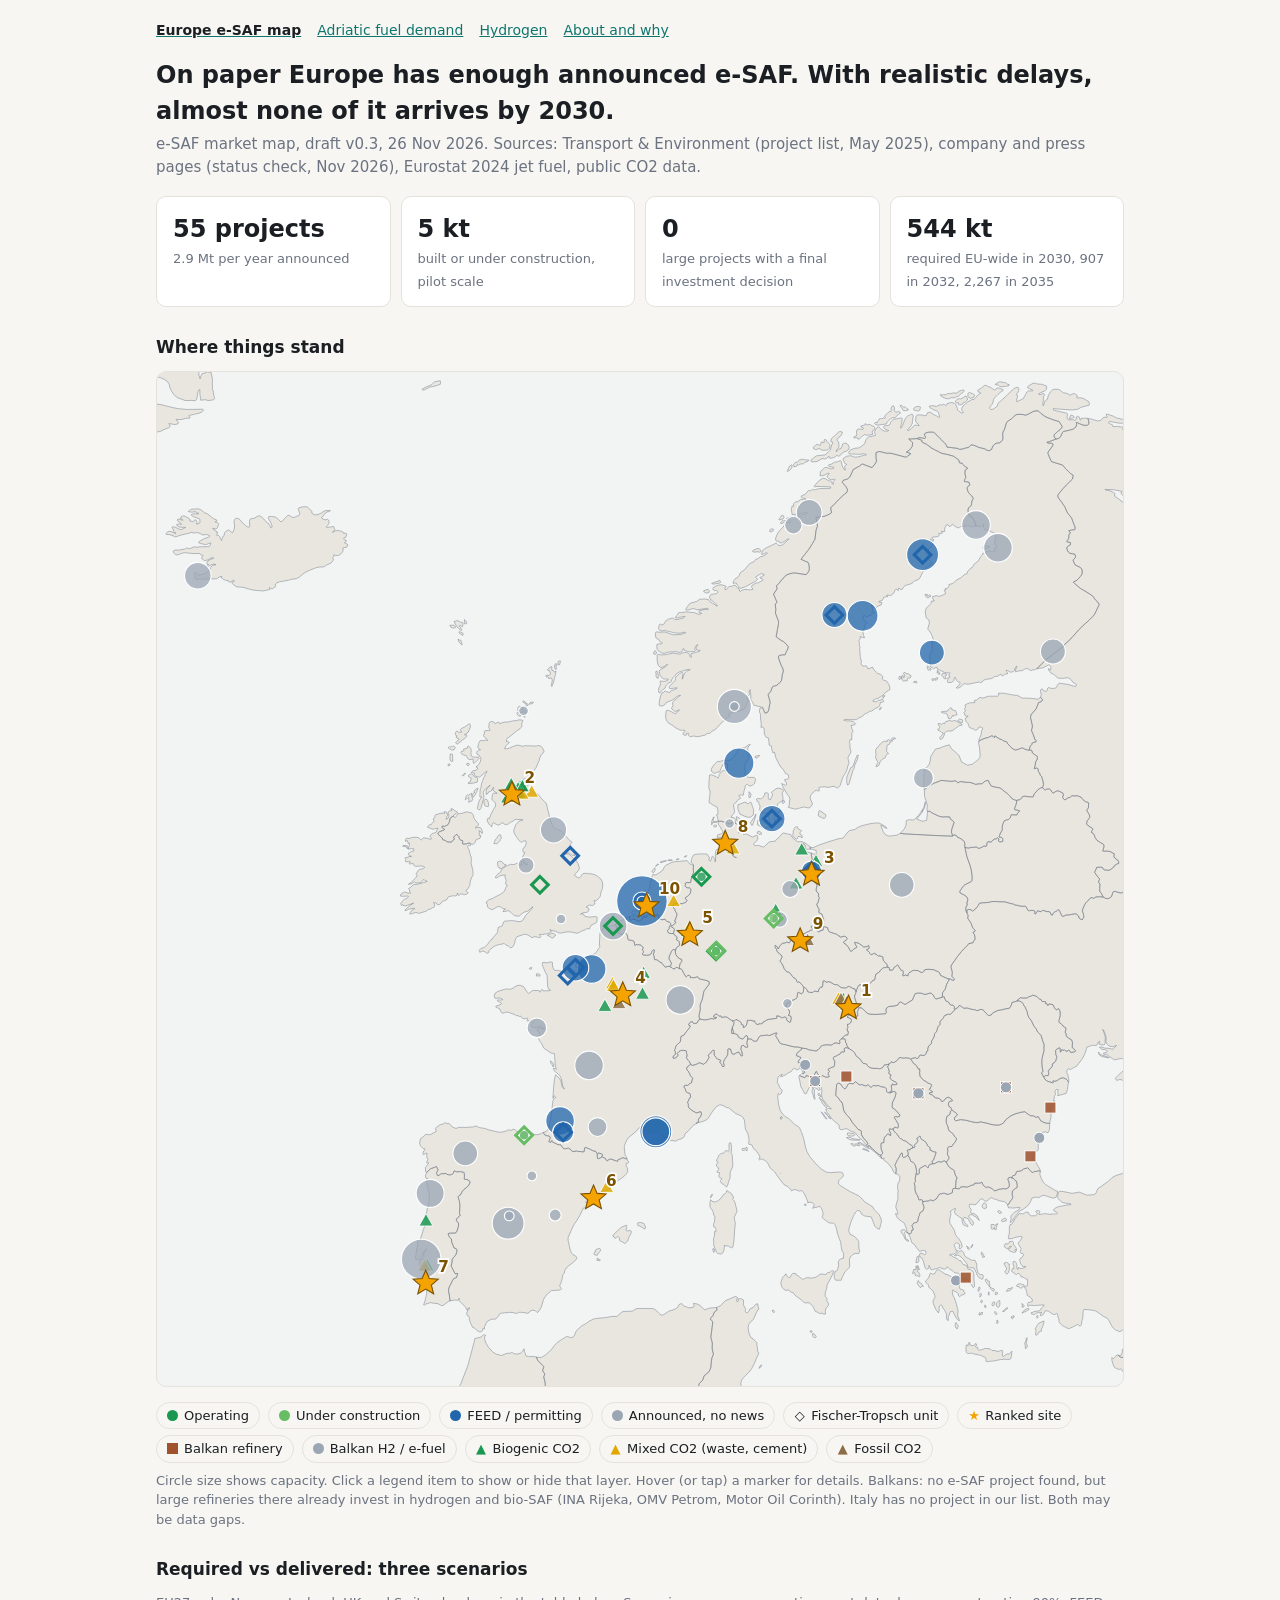
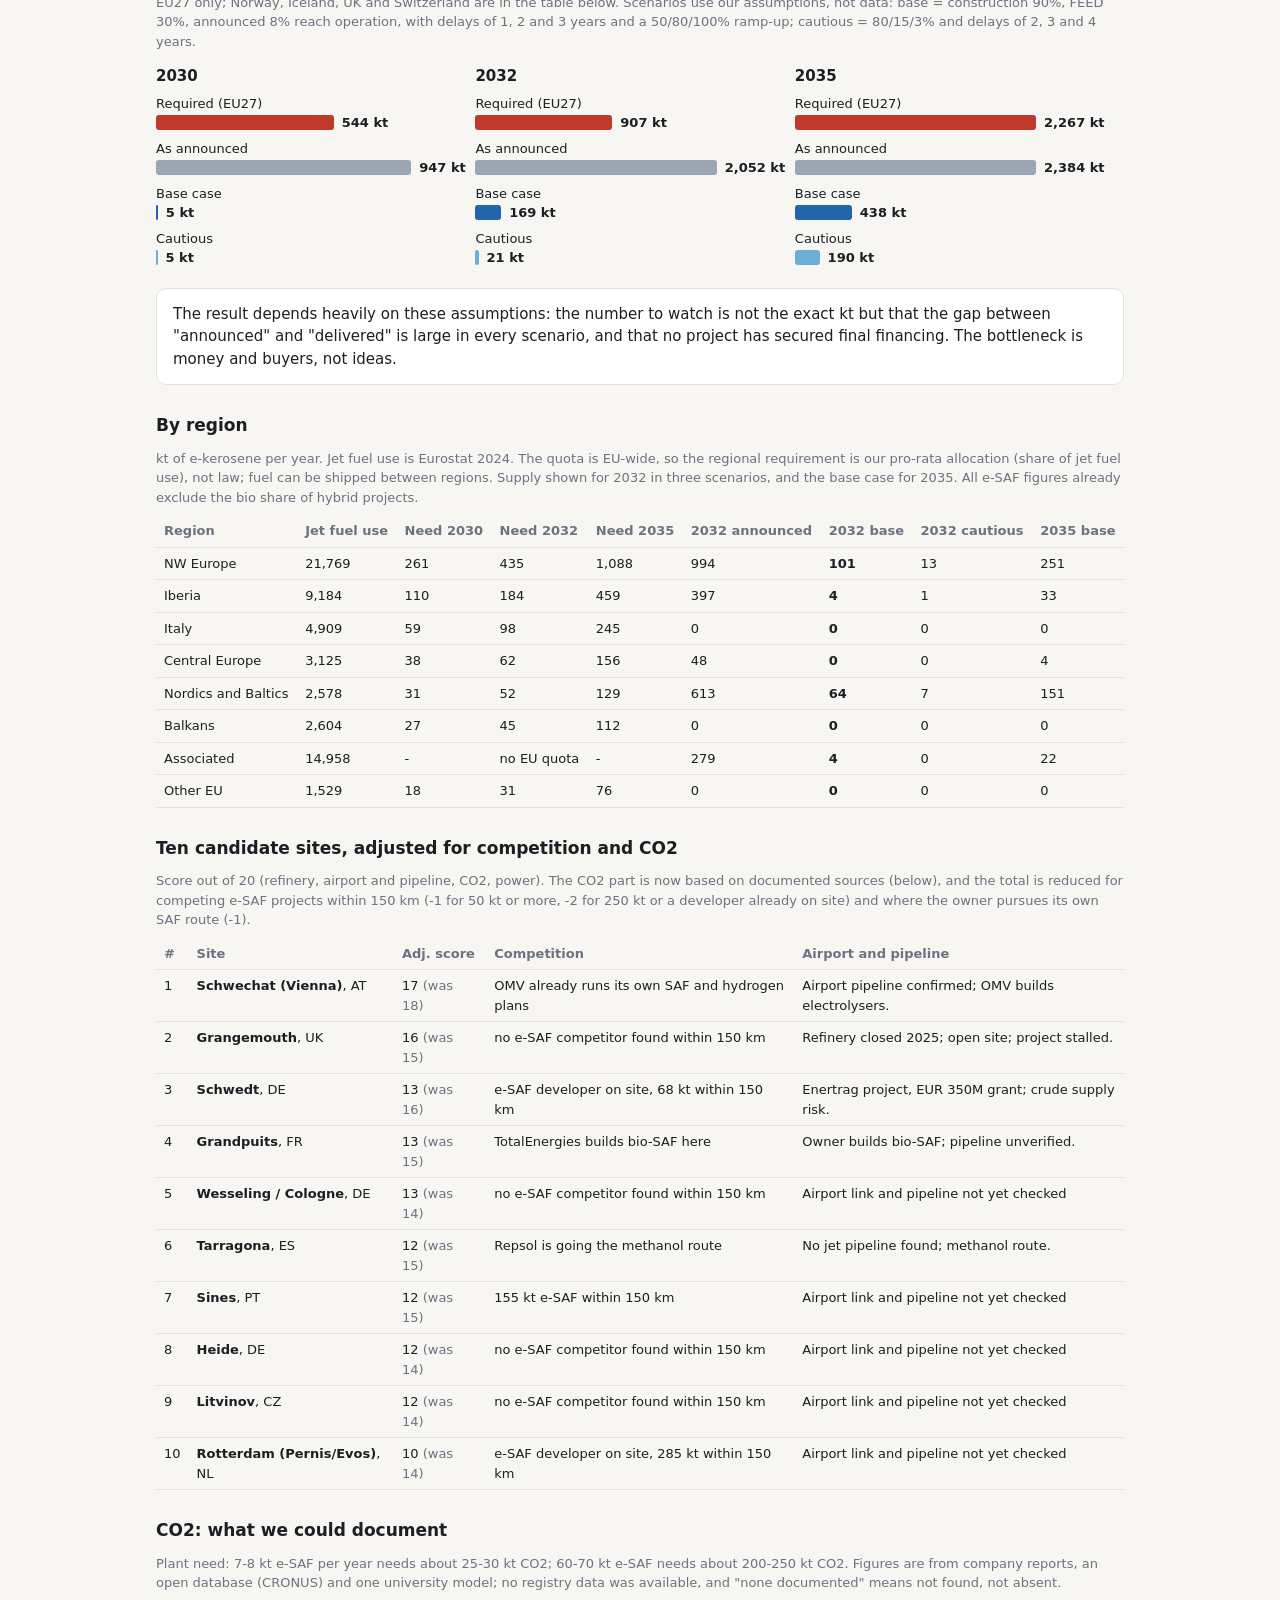
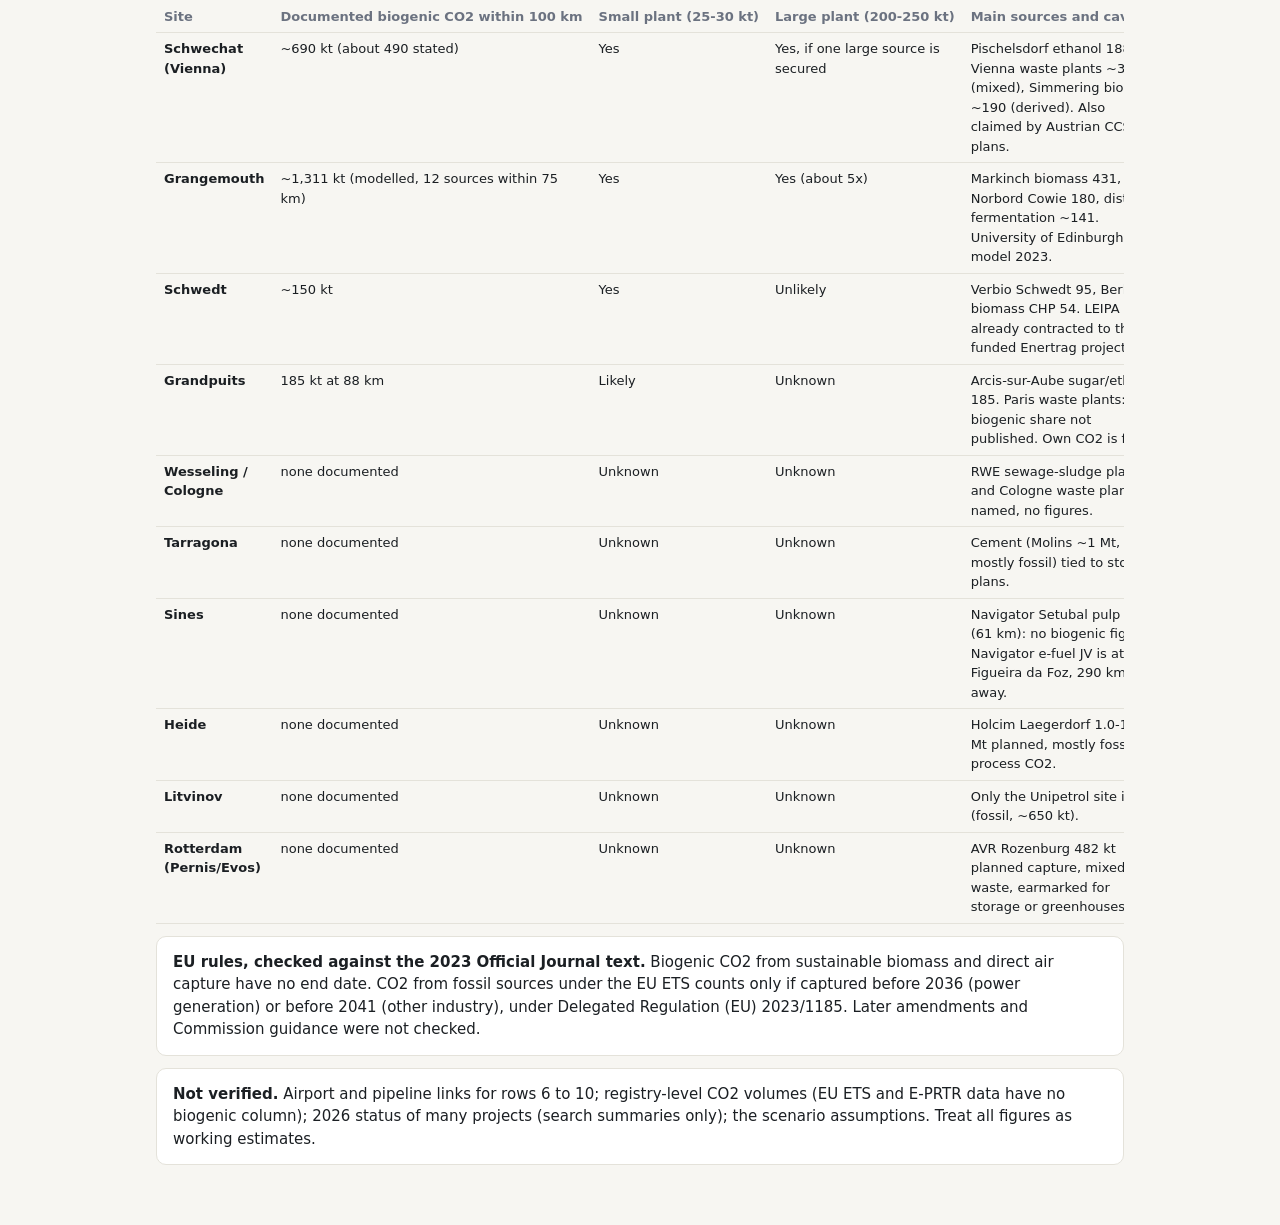
==== commit 0b81825b: "Europe e-SAF map v0.3: interactive layers and tooltips, CO2 evidence, competition-adjusted ranking C" ====
--- a/index.html
+++ b/index.html
@@ -1,21 +1,673 @@
 <!doctype html><html lang="en"><head><meta charset="utf-8"><meta name="viewport" content="width=device-width,initial-scale=1"><title>Europe e-SAF map</title>
 <link rel="stylesheet" href="style.css">
-<style>:root{--land:#e8e6df;--sea:#f2f4f4}@media(prefers-color-scheme:dark){:root{--land:#2c3237;--sea:#101316}}
+<style>:root{--land:#e8e6df;--sea:#f2f4f4;--fg:var(--ink)}@media(prefers-color-scheme:dark){:root{--land:#2c3237;--sea:#101316}}
 svg.m{width:100%;height:auto;background:var(--sea);border:1px solid var(--line);border-radius:10px}svg.m path.l{fill:var(--land);stroke:var(--mut);stroke-opacity:.55;stroke-width:.6}
-.lg{display:flex;flex-wrap:wrap;gap:6px 14px;font-size:13px;margin:8px 0}.lg i{display:inline-block;width:11px;height:11px;border-radius:50%;margin-right:5px}
-.b{margin:6px 0}.bl{font-size:13px}.bt{display:flex;align-items:center;gap:8px}.bt div{height:15px;border-radius:3px}.bt b{font-size:13px;white-space:nowrap}.gy{display:inline-block;vertical-align:top;width:32%;min-width:260px;margin:0 1% 14px 0}</style></head><body><main>
-<nav><a href="index.html"><b>Europe e-SAF map</b></a><a href="adriatic-fuel.html">Adriatic fuel demand</a><a href="hydrogen.html">Hydrogen</a><a href="about.html">About and why</a></nav>
+.lg{display:flex;flex-wrap:wrap;gap:6px 8px;font-size:13px;margin:8px 0}
+.b{margin:6px 0}.bl{font-size:13px}.bt{display:flex;align-items:center;gap:8px}.bt div{height:15px;border-radius:3px}.bt b{font-size:13px;white-space:nowrap}.gy{display:inline-block;vertical-align:top;width:32%;min-width:260px;margin:0 1% 14px 0}.mapwrap{position:relative}#tip{position:absolute;display:none;pointer-events:none;max-width:310px;background:var(--card,var(--bg));color:var(--fg,var(--ink));border:1px solid var(--line);border-radius:8px;padding:8px 10px;font-size:12.5px;line-height:1.4;box-shadow:0 4px 18px rgba(0,0,0,.3);z-index:5}#tip b{display:block;margin-bottom:3px;font-size:13px}
+.lg button{font:inherit;font-size:13px;color:inherit;background:none;border:1px solid var(--line);border-radius:999px;padding:3px 10px;cursor:pointer;display:inline-flex;gap:6px;align-items:center}.lg button.off{opacity:.4;text-decoration:line-through}.lg .sw{display:inline-block;width:11px;height:11px;border-radius:50%;line-height:11px;font-size:13px}
+svg.m [data-t]{cursor:pointer}svg.m [data-t]:hover{stroke:#fff;stroke-width:2}svg.m.hide-k-op .k-op{display:none}svg.m.hide-k-build .k-build{display:none}svg.m.hide-k-feed .k-feed{display:none}svg.m.hide-k-ann .k-ann{display:none}svg.m.hide-k-ft .k-ft{display:none}svg.m.hide-k-site .k-site{display:none}svg.m.hide-k-ref .k-ref{display:none}svg.m.hide-k-h2 .k-h2{display:none}svg.m.hide-k-co2b .k-co2b{display:none}svg.m.hide-k-co2m .k-co2m{display:none}svg.m.hide-k-co2f .k-co2f{display:none}</style></head><body><main><nav><a href="index.html"><b>Europe e-SAF map</b></a><a href="adriatic-fuel.html">Adriatic fuel demand</a><a href="hydrogen.html">Hydrogen</a><a href="about.html">About and why</a></nav>
 <h1>On paper Europe has enough announced e-SAF. With realistic delays, almost none of it arrives by 2030.</h1>
-<p class="sub">e-SAF market map, draft v0.2, 26 Nov 2026. Sources: Transport &amp; Environment (project list, May 2025), company and press pages (status check, Nov 2026), Eurostat 2024 jet fuel.</p>
+<p class="sub">e-SAF market map, draft v0.3, 26 Nov 2026. Sources: Transport &amp; Environment (project list, May 2025), company and press pages (status check, Nov 2026), Eurostat 2024 jet fuel, public CO2 data.</p>
 <div class="kpis"><div class="card kpi"><b>55 projects</b><span>2.9 Mt per year announced</span></div><div class="card kpi"><b>5 kt</b><span>built or under construction, pilot scale</span></div><div class="card kpi"><b>0</b><span>large projects with a final investment decision</span></div><div class="card kpi"><b>544 kt</b><span>required EU-wide in 2030, 907 in 2032, 2,267 in 2035</span></div></div>
-<h2>Where things stand</h2><svg class="m" viewBox="0 0 696 731" role="img" aria-label="Map"><path class="l" d="M449.5,577.2L449.4,577.3L449.4,577.2L449.4,577.1L449.5,577.1L449.5,577.2ZM275.9,434.2L276.0,435.2L275.5,435.4L275.0,435.1L274.1,435.1L273.3,435.3L273.5,433.5L275.1,433.8L275.9,434.2ZM270.0,429.1L269.6,430.4L268.4,430.0L268.3,429.6L269.6,428.9L269.9,428.9L270.0,429.1ZM247.2,337.6L244.7,340.1L243.8,339.7L242.9,339.9L242.7,339.8L243.1,338.9L243.7,336.9L244.7,336.1L246.0,333.9L247.0,333.3L247.4,333.4L247.6,333.6L248.1,336.0L247.4,336.9L247.2,337.6ZM268.1,387.6L267.2,388.4L264.4,389.2L263.2,390.1L261.0,392.0L260.6,392.1L257.4,391.7L254.9,389.2L253.4,388.2L252.8,388.1L252.1,388.4L250.7,388.7L249.3,388.7L250.0,387.5L251.0,386.9L248.8,386.4L248.2,386.1L247.5,385.3L245.7,385.2L244.9,385.4L243.5,386.4L241.3,387.5L238.6,386.0L238.1,385.3L238.1,384.0L237.7,382.9L237.0,382.6L237.9,381.2L239.0,380.3L241.6,379.4L245.4,377.3L247.5,376.4L249.5,374.9L250.3,373.9L250.9,372.6L251.5,371.0L252.4,369.7L251.5,369.4L251.1,368.4L251.3,367.4L251.6,366.5L251.3,365.4L250.7,364.3L250.8,363.4L250.9,362.4L249.4,362.5L247.8,362.8L246.4,363.4L245.1,364.4L243.9,364.5L243.9,363.8L244.4,362.9L245.8,361.6L247.3,360.5L247.8,359.7L248.2,358.7L248.9,357.9L250.8,356.5L254.4,354.8L254.9,354.7L256.4,354.9L257.8,354.7L259.0,354.1L260.2,354.0L262.9,355.7L262.1,353.0L263.3,352.4L265.1,354.8L265.8,355.0L267.1,354.7L266.6,354.3L266.0,354.3L265.1,353.9L264.5,353.2L263.3,350.7L263.4,349.3L264.2,347.8L265.0,346.4L264.3,346.2L263.7,345.7L263.6,344.3L263.8,343.1L265.3,342.0L265.8,340.4L266.0,338.6L265.7,337.8L264.2,337.9L263.5,338.3L262.8,338.8L262.1,338.8L260.3,336.8L259.2,335.3L257.3,332.1L257.0,330.2L258.5,326.2L260.9,323.6L263.7,322.7L263.2,322.5L258.9,322.4L257.5,322.8L256.2,323.8L255.5,324.2L254.7,324.3L254.0,324.8L253.3,325.6L252.6,326.0L251.2,325.9L250.5,326.1L250.0,325.6L249.6,324.9L249.1,324.7L248.5,325.0L247.2,325.9L245.9,326.5L244.4,325.9L242.3,324.7L241.9,325.2L241.4,326.2L241.2,327.8L239.7,326.4L238.5,324.5L238.0,323.4L238.0,322.0L238.7,321.5L239.4,322.0L240.5,318.8L242.7,314.7L243.5,313.5L244.0,312.0L243.9,310.9L243.4,310.1L241.4,308.1L241.4,306.5L241.6,304.7L242.2,303.6L242.4,303.4L245.1,303.5L244.1,302.9L242.0,301.3L242.0,300.7L242.5,299.2L242.3,299.3L241.9,300.0L241.0,301.7L240.5,302.1L239.0,302.5L238.7,303.3L238.5,303.6L237.7,303.6L237.5,304.4L237.4,304.5L237.1,303.6L237.1,302.2L237.4,301.0L238.0,300.0L240.1,297.7L239.1,298.4L236.7,300.5L235.5,301.9L235.2,302.3L235.1,302.7L235.1,303.2L235.6,305.6L235.5,306.7L233.4,314.2L233.0,314.9L232.7,315.3L232.3,315.4L231.4,315.2L230.9,314.7L230.9,314.1L231.1,313.1L231.9,309.6L232.3,308.6L232.9,307.7L234.0,306.1L234.0,306.0L233.2,306.3L232.9,306.2L232.6,305.9L232.8,301.2L233.4,299.6L233.7,297.4L234.2,295.4L234.9,294.0L235.4,292.2L236.1,291.4L236.4,290.2L237.2,288.9L237.8,287.5L237.5,287.6L233.3,291.2L232.3,291.9L230.8,291.7L229.7,291.3L228.8,290.4L228.5,288.8L227.4,288.8L226.5,288.5L226.5,288.3L227.7,287.3L229.6,287.0L231.4,285.6L229.8,284.6L229.9,284.3L231.3,283.5L233.0,280.7L233.4,278.2L232.5,277.0L232.2,276.2L230.6,275.4L230.3,274.2L230.5,273.6L231.0,273.0L231.8,272.5L233.1,272.1L232.0,271.6L231.5,271.0L231.2,270.2L231.2,269.7L231.8,267.6L232.1,266.7L232.8,265.6L235.9,265.6L236.3,265.1L236.6,265.1L238.2,265.6L238.0,265.1L235.4,262.4L235.2,261.9L235.9,260.5L235.9,259.8L235.8,259.1L236.1,258.6L236.9,258.3L239.4,258.4L240.0,258.1L239.7,257.4L239.1,256.5L239.0,255.8L239.2,255.1L239.2,253.7L239.3,253.1L239.9,252.2L240.4,251.9L241.0,251.8L242.4,252.1L242.9,252.4L243.5,253.3L244.0,253.2L245.7,252.3L246.2,252.2L246.9,253.3L249.8,252.4L253.8,252.0L256.2,251.4L258.7,251.2L261.0,250.6L263.5,250.9L263.5,251.3L263.4,251.8L262.8,253.2L262.9,254.8L262.8,255.3L262.5,255.9L261.6,257.0L259.2,258.6L254.8,262.2L252.2,264.1L251.9,264.9L251.7,266.2L253.2,266.4L253.8,266.8L253.5,267.4L251.2,269.5L250.5,271.5L252.3,271.4L253.7,271.1L256.6,269.8L259.3,268.9L260.6,268.9L263.1,269.6L263.7,269.6L264.8,269.3L265.8,269.3L273.2,269.5L275.2,269.1L276.6,269.6L277.7,270.8L278.8,273.1L278.8,273.5L278.1,274.5L276.9,275.9L275.9,277.7L275.6,278.7L275.4,279.8L275.0,280.7L273.0,285.4L271.0,288.0L270.1,289.8L269.0,291.3L268.0,292.2L266.8,292.8L263.5,293.5L262.6,293.9L261.6,294.8L260.4,295.2L261.7,295.1L263.1,294.7L265.5,294.5L268.3,296.0L268.0,297.3L266.9,298.3L264.4,298.5L262.0,300.7L260.9,301.4L259.8,301.7L258.4,301.6L255.8,301.0L254.6,300.4L255.7,301.4L256.8,301.9L263.5,303.2L263.9,303.1L266.1,301.7L268.9,301.7L274.4,304.1L275.9,306.0L278.2,308.6L279.4,309.7L280.3,310.6L280.8,312.0L281.9,316.7L283.0,321.2L284.6,326.2L285.3,327.5L286.3,328.5L291.0,330.7L292.1,331.4L293.9,333.6L295.7,335.8L297.3,337.5L299.1,338.9L298.3,339.7L297.6,340.8L298.1,342.4L298.8,343.9L300.2,346.3L301.5,348.9L301.1,348.5L300.6,348.3L299.9,348.3L299.2,348.2L298.0,347.4L296.9,346.4L294.6,346.8L293.3,346.6L292.2,346.6L294.3,347.2L296.6,347.3L301.7,351.6L303.4,354.2L304.4,357.6L303.7,359.2L302.6,360.2L301.6,361.3L300.7,362.6L303.5,364.5L304.1,364.4L304.7,364.2L305.3,363.5L306.3,362.0L306.9,361.4L308.6,361.2L310.1,361.3L311.5,361.6L312.8,361.5L315.4,362.2L316.7,362.8L320.0,365.5L320.7,367.0L321.1,369.0L321.1,371.1L320.6,373.1L319.9,374.8L319.5,377.1L319.3,377.9L318.9,378.5L317.1,380.4L315.9,381.1L315.5,380.8L314.9,380.8L314.9,381.2L315.4,382.2L315.5,383.3L314.4,384.1L313.3,384.4L311.6,384.0L309.1,385.5L310.9,386.3L311.3,387.1L310.8,388.6L309.8,389.3L308.5,389.5L307.2,389.6L306.2,390.0L305.2,390.7L306.5,390.3L307.3,390.6L307.9,391.8L308.4,392.2L310.8,392.7L312.3,392.7L315.2,392.4L316.6,392.5L317.1,392.7L317.1,393.7L316.9,396.2L316.5,396.7L312.7,398.8L311.9,400.3L311.7,401.2L309.4,401.1L308.4,402.0L306.5,402.6L305.1,403.3L303.7,404.1L302.6,404.4L297.7,403.4L294.7,403.5L290.7,404.3L289.7,404.2L288.1,403.4L286.5,402.8L284.7,402.5L283.1,401.8L284.1,403.3L281.9,404.7L280.9,404.9L279.9,404.9L277.7,405.3L275.7,405.1L276.0,406.1L276.6,407.0L276.2,407.4L275.7,407.5L271.9,406.8L271.4,406.9L270.9,407.6L269.6,407.2L268.2,406.2L266.8,405.5L265.3,405.1L264.1,405.3L259.3,406.9L258.3,408.6L257.8,410.9L257.1,413.0L255.9,414.6L254.6,414.8L253.3,413.7L250.9,412.5L250.0,411.6L249.8,411.6L249.5,411.9L248.6,412.3L247.6,412.3L246.0,412.6L243.4,413.6L242.3,414.3L240.0,416.1L239.5,416.6L238.7,418.5L237.4,418.8L236.2,417.6L234.9,417.2L233.5,417.6L232.6,418.2L232.3,417.7L232.2,416.7L233.3,415.4L236.0,414.5L238.4,412.0L239.6,410.4L240.0,409.6L240.6,409.0L241.4,408.8L241.8,407.9L245.1,404.1L245.4,403.3L245.6,401.7L245.8,400.2L248.6,399.2L249.8,396.1L250.2,395.8L254.0,395.3L256.8,395.3L259.6,395.9L261.0,396.0L262.5,395.7L263.6,394.9L265.5,391.8L266.6,390.5L267.9,389.3L269.0,387.9L270.9,385.3L269.6,386.2L268.1,387.6ZM249.8,354.5L250.2,354.8L251.5,354.8L251.1,355.6L249.7,356.5L248.8,357.4L247.6,358.1L247.1,357.3L246.4,357.3L245.5,355.7L245.3,353.2L246.6,352.6L248.3,352.6L249.8,354.5ZM269.5,239.2L268.2,239.3L268.9,238.1L269.7,237.8L271.2,238.0L271.0,238.5L269.5,239.2ZM287.6,214.2L287.3,214.5L286.2,212.5L287.0,210.2L288.1,210.3L288.2,210.9L288.1,211.4L287.6,211.5L287.5,211.6L287.7,212.7L287.7,213.9L287.6,214.2ZM284.4,213.8L284.7,215.1L285.3,214.8L286.2,216.1L286.7,216.1L287.5,215.6L287.3,216.8L286.5,220.2L286.3,220.8L286.2,221.8L286.0,222.0L285.7,224.1L285.2,224.8L284.7,226.4L284.6,226.6L283.9,226.0L284.6,223.5L284.8,222.0L284.6,221.3L284.3,220.6L283.2,220.6L282.3,220.9L282.2,220.5L282.1,219.9L281.9,219.7L280.8,219.8L280.4,219.6L280.2,219.1L280.1,218.7L281.2,218.4L282.2,218.6L283.6,217.7L282.7,215.1L281.5,214.9L281.3,214.6L281.5,214.2L282.1,213.9L283.2,212.6L283.8,212.4L284.5,212.4L284.4,213.8ZM290.8,208.4L290.8,208.6L290.2,210.3L290.2,210.9L289.2,210.8L289.0,210.7L288.9,209.7L289.0,208.7L289.1,208.4L289.4,208.3L289.7,208.5L290.3,208.0L290.5,208.0L290.8,208.4ZM262.1,247.8L261.4,248.0L260.8,248.0L259.7,246.9L259.3,246.0L259.4,245.5L259.8,245.3L260.9,245.6L261.4,246.6L261.4,247.2L261.6,247.4L262.2,247.6L262.1,247.8ZM265.0,248.8L264.8,248.9L264.4,248.5L263.7,247.2L264.8,247.0L265.4,247.1L265.1,247.7L265.0,248.8ZM263.4,243.2L263.3,243.6L264.2,243.6L265.5,244.0L266.3,244.1L267.0,244.6L266.6,245.6L266.2,245.8L265.8,245.9L264.2,244.9L262.1,245.3L261.7,245.2L261.4,245.0L261.3,244.6L261.3,243.9L261.2,243.7L260.5,244.4L260.1,244.3L260.0,244.0L259.9,243.4L260.0,242.5L260.4,241.2L261.1,240.9L262.3,241.1L263.5,241.8L263.9,242.3L263.9,242.6L263.4,243.2ZM267.4,240.1L266.3,240.6L265.9,240.2L265.8,238.9L264.5,238.4L263.9,238.1L263.5,237.4L263.6,237.2L264.4,237.0L265.8,238.1L266.4,239.1L267.4,239.3L267.5,239.5L267.4,240.1ZM220.8,290.8L220.1,291.0L220.1,290.7L221.3,289.3L222.0,289.1L222.3,289.3L221.8,290.0L220.8,290.8ZM238.8,313.0L237.3,313.0L236.8,312.8L236.1,312.4L235.4,309.7L235.7,308.7L236.0,308.3L236.3,307.9L237.1,307.8L237.9,308.3L238.2,308.7L238.8,310.6L239.0,312.1L238.8,313.0ZM230.8,295.5L226.0,296.6L224.3,296.5L224.2,296.0L224.5,295.6L225.9,295.3L226.4,292.7L224.4,291.5L224.3,291.1L224.4,290.6L224.7,290.3L225.9,289.7L226.4,289.6L226.9,289.6L227.8,290.4L228.8,291.8L230.1,292.0L231.0,292.7L230.8,295.5ZM226.6,303.6L227.0,306.1L227.4,307.7L227.4,308.2L227.0,308.9L225.1,309.9L224.4,309.9L224.4,309.7L224.9,308.7L224.5,307.6L224.7,306.7L224.5,306.5L224.1,306.6L222.7,308.0L222.2,308.2L222.1,307.9L222.5,306.7L222.5,306.0L222.7,305.5L223.1,305.1L223.6,304.7L224.0,304.7L224.3,305.0L225.5,304.1L226.6,303.6ZM228.5,305.9L228.2,306.1L227.6,306.0L227.4,305.7L227.2,305.2L227.2,304.3L227.6,303.7L229.1,302.7L228.5,302.4L228.4,302.2L228.8,301.4L230.5,300.1L231.0,299.9L231.4,299.9L230.5,302.1L228.5,305.9ZM225.7,256.2L224.2,259.6L223.6,259.7L223.1,260.5L221.5,261.4L222.9,261.4L223.3,261.8L223.3,262.4L223.0,262.8L221.2,264.4L219.9,265.0L218.6,266.6L217.9,266.6L217.2,267.7L216.6,268.1L216.3,268.1L215.9,267.9L215.1,266.9L216.6,265.9L216.8,265.3L217.8,264.7L217.7,264.6L216.1,263.7L215.4,263.2L215.5,262.9L216.3,262.3L215.9,262.2L215.6,261.9L215.2,261.7L215.0,261.4L215.0,260.6L215.1,259.7L215.6,259.3L215.7,258.9L216.0,258.8L216.7,259.0L217.5,259.7L218.3,259.4L219.4,259.6L219.4,259.4L218.6,257.7L218.8,257.4L219.2,257.0L221.6,255.8L224.5,253.8L225.3,253.5L225.5,253.7L225.8,254.8L225.7,256.2ZM224.7,283.4L224.4,283.7L224.0,283.7L223.5,283.3L222.9,282.4L224.2,281.8L224.8,282.1L225.0,282.6L225.0,283.0L224.7,283.4ZM226.4,272.9L226.3,273.8L226.1,274.8L226.4,275.9L226.5,276.6L227.0,276.9L227.3,277.2L229.5,277.6L231.7,277.5L232.0,277.8L232.1,278.3L231.7,278.9L230.6,279.9L229.1,281.5L228.7,281.9L228.2,281.9L227.9,281.7L227.7,278.8L226.2,279.2L224.9,279.2L224.2,278.8L223.7,278.1L222.8,276.4L220.0,275.7L219.2,274.7L218.9,274.1L219.1,273.8L219.6,273.1L220.4,273.3L220.8,273.2L221.1,272.9L221.1,272.6L220.7,272.0L220.7,271.8L223.6,271.0L223.8,269.7L224.4,269.6L225.1,270.0L226.1,271.3L226.4,272.9ZM213.6,269.4L215.0,270.5L213.9,272.3L212.2,272.3L209.9,271.0L209.9,270.8L210.1,270.3L210.4,270.0L210.8,269.9L211.4,270.2L212.2,269.8L212.9,269.9L213.6,269.4ZM213.1,280.5L212.6,280.6L211.9,280.5L211.5,280.2L211.1,279.0L211.0,278.3L211.2,276.9L211.2,275.3L212.5,275.3L212.9,275.5L213.1,280.3L213.1,280.5ZM211.1,283.4L210.0,283.7L209.7,283.6L209.6,283.3L209.8,282.6L210.6,282.4L211.2,282.7L211.3,283.1L211.1,283.4ZM225.5,339.5L224.5,339.4L223.7,339.7L223.3,340.1L222.8,340.0L221.5,340.1L220.3,340.1L220.1,339.6L220.3,338.1L220.1,337.6L218.9,337.4L218.5,337.1L217.8,336.0L217.6,335.5L217.6,334.8L216.9,334.0L216.0,333.3L215.5,333.3L214.5,334.3L213.7,335.4L214.0,335.9L214.2,336.6L213.8,337.1L212.4,338.2L212.2,338.7L211.8,338.9L211.2,338.6L209.6,338.6L208.8,338.5L208.0,337.6L205.9,337.0L205.5,335.7L205.1,335.5L202.7,333.2L202.4,332.4L202.7,332.0L203.6,331.2L206.6,330.1L207.1,329.7L207.1,329.3L206.2,328.8L205.5,328.3L205.2,327.9L205.2,327.6L205.6,327.3L206.5,327.2L207.2,327.4L207.8,327.1L208.8,326.7L209.5,326.3L210.1,325.2L210.7,324.1L210.7,323.6L211.3,321.7L211.6,321.2L213.5,319.9L213.9,320.7L214.9,320.8L215.7,320.2L216.7,318.2L217.4,318.1L218.2,318.2L219.7,318.0L222.4,317.1L223.6,317.0L225.3,317.5L226.6,317.5L227.7,318.9L228.3,321.2L229.7,323.4L231.5,325.3L231.6,326.5L230.9,327.1L229.5,327.9L229.6,328.7L230.4,328.3L231.2,328.1L233.1,328.3L233.8,329.2L234.2,330.4L234.5,331.5L234.3,332.6L233.8,332.3L233.3,331.2L232.7,330.8L232.0,330.5L232.3,331.9L232.2,333.8L232.5,334.0L233.4,334.0L232.8,335.9L231.6,336.5L230.2,336.7L229.8,337.3L229.6,338.2L228.8,339.5L227.9,340.3L226.7,340.1L225.5,339.5ZM287.4,405.8L286.3,406.5L286.0,407.2L285.8,407.6L285.1,407.8L284.5,407.8L282.0,406.2L281.4,406.3L281.9,405.5L283.5,404.9L284.4,404.2L286.4,404.9L287.4,405.8ZM758.9,476.0L758.5,476.2L754.3,475.9L753.5,476.0L750.9,476.3L748.4,479.4L747.0,479.4L744.9,480.2L743.5,481.1L741.9,483.3L740.6,482.4L739.1,482.4L737.5,483.0L735.7,484.4L734.6,484.7L732.6,484.3L730.2,485.1L725.1,489.8L723.4,493.3L722.8,493.9L721.9,494.8L721.0,495.2L720.5,495.2L722.9,492.7L723.7,491.8L723.8,491.1L723.8,490.0L723.1,488.7L721.1,492.0L720.0,492.5L718.5,493.5L718.4,495.8L718.6,497.5L719.2,499.6L720.3,502.4L719.7,502.5L717.9,501.3L717.8,499.4L716.6,497.7L714.6,497.7L713.7,497.9L712.6,496.0L711.0,495.3L709.8,495.5L708.6,495.2L706.0,493.2L704.2,493.0L704.2,494.4L703.4,495.4L702.3,495.7L701.5,496.1L699.5,494.8L698.7,493.8L695.6,494.8L693.9,494.7L690.0,495.6L688.3,494.7L684.7,492.1L683.4,491.6L682.3,491.7L681.7,490.9L682.4,490.5L683.3,490.5L684.2,490.2L684.5,489.7L684.4,488.9L682.6,488.2L680.9,488.1L679.8,487.3L679.0,486.4L680.9,486.4L682.8,487.1L685.9,487.3L688.7,488.0L689.4,487.1L691.0,485.7L691.3,485.2L688.6,486.2L685.9,485.6L684.9,484.7L684.0,483.4L683.6,482.0L683.9,480.6L683.6,478.1L682.7,475.9L682.3,474.7L681.4,473.6L682.3,476.1L682.7,477.7L683.3,479.2L683.1,483.2L682.8,484.6L681.7,484.9L680.2,484.7L678.7,484.3L679.1,482.1L678.3,482.8L677.1,485.0L676.1,485.3L674.0,485.1L669.9,486.5L669.6,488.0L669.0,490.1L668.3,491.3L668.2,492.0L666.4,495.2L666.2,495.5L662.9,499.8L662.5,500.2L660.4,501.2L659.1,502.1L658.1,502.5L656.5,502.0L655.9,502.7L655.5,503.5L655.5,505.0L656.3,506.2L657.0,510.1L656.8,511.7L656.1,510.6L655.1,509.5L653.1,508.6L651.0,508.9L648.6,510.5L647.0,511.1L646.2,510.7L645.7,510.7L645.5,511.2L645.5,511.5L645.8,511.8L645.7,512.1L645.4,512.2L641.7,511.0L640.1,510.0L638.8,508.0L639.5,507.3L640.0,507.0L641.9,506.9L642.3,506.7L642.3,506.2L642.5,505.6L642.4,504.7L642.2,503.8L643.0,502.4L644.3,501.3L645.1,500.1L645.1,498.5L646.5,497.7L647.6,496.3L647.9,494.8L648.4,493.8L647.6,491.6L647.5,490.2L647.4,489.0L647.8,488.3L648.9,487.5L650.1,487.0L650.5,487.0L650.7,487.4L650.8,489.8L651.0,489.9L651.4,489.6L652.0,488.2L652.4,488.6L653.0,488.7L653.5,488.4L653.8,488.4L654.2,488.8L654.9,489.3L655.7,489.5L656.3,489.1L656.8,488.5L657.3,488.7L658.4,490.4L658.8,490.2L661.2,489.9L661.6,489.4L661.9,489.0L659.4,486.7L659.5,485.1L659.6,483.1L659.3,482.0L658.8,481.1L656.9,480.0L655.5,478.9L655.2,478.4L655.1,477.8L655.0,476.8L654.5,476.0L654.4,475.3L654.8,474.1L654.9,473.0L654.8,472.5L654.4,472.1L653.8,472.0L652.9,471.4L652.3,470.4L650.7,469.1L650.2,468.9L649.9,468.2L649.8,467.4L650.1,466.4L650.5,464.9L650.8,463.5L650.8,462.6L650.6,460.5L649.8,458.9L649.4,458.7L648.7,459.2L648.0,459.5L647.4,459.2L646.7,458.3L645.6,455.9L643.5,455.4L642.7,455.3L641.9,456.5L641.6,456.1L641.4,455.4L640.9,455.1L640.4,455.4L640.2,455.1L640.5,454.1L639.8,453.6L638.2,453.6L637.4,453.3L637.2,452.5L636.8,452.0L635.8,451.8L635.0,451.1L634.1,450.1L632.9,449.5L631.2,449.2L631.0,449.1L630.9,448.9L629.8,449.6L629.1,450.1L628.3,449.8L627.0,451.0L624.4,451.1L623.1,451.0L622.4,450.7L620.0,452.5L619.7,453.2L619.2,453.4L617.6,453.8L616.0,454.3L615.6,456.0L615.1,457.0L614.2,458.4L611.2,458.9L608.5,459.6L605.9,460.0L602.3,461.7L601.1,463.2L600.0,463.6L599.0,463.7L598.3,462.9L596.1,460.7L595.2,459.6L594.1,459.3L592.8,459.4L591.6,460.0L590.4,460.1L589.0,459.3L588.8,459.4L588.3,459.5L584.8,458.6L584.5,458.4L584.3,458.4L583.8,458.3L581.2,458.4L578.7,456.6L577.9,456.5L577.4,457.3L576.9,458.1L575.2,458.9L574.8,459.3L574.5,459.0L574.4,458.3L574.6,457.7L574.3,457.1L573.7,456.4L573.5,456.1L572.7,456.2L572.4,456.2L571.2,455.6L570.5,454.2L569.3,453.5L568.5,453.3L568.1,452.7L567.8,451.9L567.5,451.3L567.5,451.2L567.3,450.3L567.0,450.2L565.8,450.3L566.0,447.2L567.8,444.9L568.2,443.7L568.9,441.2L569.5,440.0L570.1,439.1L570.5,438.2L570.7,437.3L571.2,437.2L572.7,438.0L574.0,438.4L574.3,438.0L574.5,437.5L574.4,437.2L573.4,436.1L572.7,435.4L572.7,435.0L572.9,434.1L573.0,433.0L572.9,431.9L572.2,429.3L572.1,428.2L572.7,426.9L574.9,423.8L575.7,422.6L576.7,421.2L579.4,417.8L581.2,415.8L582.3,414.8L584.1,412.9L584.8,411.9L588.0,411.2L588.3,410.3L588.9,409.3L589.3,408.9L589.4,407.2L588.8,405.1L588.3,404.4L588.0,403.9L588.2,403.5L588.6,403.3L589.0,403.3L589.5,402.8L589.4,402.2L588.1,400.9L587.5,399.9L586.6,397.3L584.8,394.6L584.2,393.7L584.2,392.9L584.4,392.0L584.2,391.0L583.5,389.6L583.6,389.5L583.5,387.8L584.0,387.5L584.8,387.2L585.8,387.3L586.6,387.6L587.7,388.4L588.0,388.2L589.8,386.8L591.6,384.6L592.2,383.4L592.6,382.8L594.2,382.5L595.6,382.4L596.5,382.4L598.7,382.2L600.0,382.0L601.1,381.6L603.5,381.5L607.2,381.7L609.7,381.7L611.4,381.9L615.5,383.1L617.0,383.3L617.7,383.9L619.1,384.1L621.5,384.7L623.7,385.0L625.2,384.9L626.0,385.1L627.5,387.8L627.8,388.1L628.5,388.2L629.7,387.9L631.5,388.0L632.6,388.6L632.4,390.2L632.7,390.4L633.2,390.4L633.8,389.4L634.2,388.5L634.6,388.2L636.4,388.8L637.2,388.7L638.0,388.0L638.5,387.9L639.8,388.4L641.4,388.8L642.7,388.8L643.5,389.2L644.1,390.9L644.6,391.2L645.1,391.3L645.8,389.8L646.5,389.2L647.4,388.8L648.0,388.6L648.5,388.1L649.0,387.5L649.5,387.5L649.9,387.7L650.4,388.4L651.1,390.1L651.9,391.7L652.4,392.3L653.9,391.8L654.9,391.3L656.8,391.2L659.2,390.8L661.0,390.4L662.2,390.4L662.9,391.0L664.0,391.9L664.3,393.4L665.7,394.4L666.8,394.6L667.2,393.5L667.9,392.8L667.7,391.8L667.5,390.6L667.1,389.4L666.7,388.1L667.3,386.3L668.0,384.7L668.3,383.9L669.4,382.3L670.5,381.2L672.1,379.4L673.3,378.7L674.3,379.0L674.9,379.3L676.5,378.2L679.2,378.1L681.5,378.3L681.7,378.3L682.8,378.9L684.0,379.4L684.8,379.4L685.8,379.3L686.9,378.6L687.7,378.0L688.7,375.0L689.0,374.5L689.5,374.3L690.4,374.2L692.1,374.8L694.0,375.3L695.1,375.3L698.1,373.6L699.8,373.4L701.8,373.7L703.7,373.8L705.1,373.5L706.2,374.1L707.4,375.4L708.5,377.2L709.7,380.6L713.1,384.5L713.2,385.3L712.9,385.8L711.2,386.3L709.8,386.5L709.7,387.2L710.1,387.9L710.7,389.0L710.8,390.3L710.8,391.6L711.1,392.7L711.6,393.1L711.7,393.7L711.0,394.3L710.9,394.8L711.1,395.0L714.2,395.1L715.7,395.8L716.9,396.4L717.4,396.4L718.7,396.1L720.2,395.8L721.1,395.8L721.4,396.2L721.7,397.4L722.2,398.5L722.7,398.9L723.5,398.9L724.1,398.9L724.4,399.3L724.0,400.0L724.1,400.7L724.5,401.6L724.9,403.7L725.4,404.3L725.6,405.0L725.6,406.0L725.3,406.7L725.0,407.3L725.3,408.7L726.2,410.3L726.9,410.7L727.4,412.1L728.4,412.5L729.9,411.3L731.0,410.7L732.4,411.1L733.7,411.3L734.6,412.1L735.3,413.2L736.0,413.8L736.8,413.5L738.3,413.8L739.1,414.7L739.7,415.2L740.7,414.5L741.4,413.5L744.2,412.6L745.9,412.4L746.4,412.2L747.4,411.5L748.4,411.1L749.4,411.2L750.3,412.6L751.3,413.5L751.6,415.1L752.8,417.1L755.7,419.9L756.9,420.8L757.7,420.7L758.1,420.4L758.3,420.1L758.5,418.8L758.8,418.2L759.5,418.2L761.7,419.9L763.0,420.1L764.1,420.2L765.7,421.5L767.4,422.7L768.7,422.8L769.7,422.3L770.4,422.1L770.9,422.5L771.3,423.5L772.0,424.3L772.8,424.5L773.9,424.5L775.9,426.1L777.7,427.6L778.9,427.7L779.9,427.2L780.7,427.1L781.3,427.5L781.5,428.2L781.1,429.0L781.1,430.3L781.9,431.6L781.9,432.8L781.7,433.9L781.2,434.8L780.1,436.2L779.0,437.5L777.5,438.1L776.6,438.6L776.8,439.5L777.4,440.4L778.7,441.1L780.2,441.6L780.4,442.2L780.2,442.5L779.2,442.8L777.9,442.5L777.4,443.0L776.8,443.8L776.4,445.3L776.1,446.7L777.5,447.1L778.4,447.7L778.6,448.8L778.9,450.1L779.0,451.2L778.6,451.8L778.5,452.3L778.7,452.6L779.4,452.7L779.9,453.0L779.9,453.6L779.0,455.0L778.1,457.6L777.6,458.9L777.7,460.4L777.2,461.3L776.3,461.3L773.0,461.5L770.3,461.4L769.0,461.2L767.1,461.1L766.2,461.4L765.0,463.8L764.0,464.8L762.5,465.6L760.8,465.8L759.8,466.9L759.5,468.4L759.4,469.8L759.3,470.4L758.9,471.1L758.8,471.5L758.8,472.0L759.2,472.1L759.7,472.3L759.7,472.7L759.5,473.1L759.0,473.6L758.8,474.3L758.8,475.1L758.9,476.0ZM684.5,493.3L686.1,494.2L684.4,494.0L680.7,493.1L679.1,492.2L678.6,491.3L678.4,490.0L679.3,491.3L680.0,491.9L684.5,493.3ZM611.9,611.6L609.1,612.2L608.3,611.6L609.2,610.4L610.8,609.7L611.3,609.6L612.0,610.8L611.9,611.6ZM798.5,584.7L799.3,585.0L800.8,585.5L801.7,586.2L802.2,586.3L803.5,585.1L805.3,585.1L806.9,585.3L807.7,585.5L808.7,585.9L810.0,586.2L810.5,585.6L811.2,583.9L811.4,583.6L811.7,583.4L812.6,583.3L813.4,583.4L813.8,583.8L814.2,585.1L815.3,585.6L817.1,587.9L818.1,588.8L818.4,589.1L818.1,589.6L818.2,590.1L818.8,590.9L819.7,591.1L820.7,591.0L821.2,591.3L821.6,591.7L821.6,592.3L821.6,592.7L821.8,593.5L822.6,594.7L823.5,595.4L823.9,596.1L824.7,598.7L825.1,600.2L824.9,601.6L824.4,603.0L823.2,604.8L823.5,605.6L823.8,606.6L823.7,607.3L824.5,609.6L824.9,611.0L824.6,611.3L824.4,611.8L825.9,612.9L827.7,613.8L828.4,614.0L830.5,613.5L831.8,613.5L833.2,614.3L835.1,616.5L837.2,619.2L837.6,620.0L837.8,620.4L838.2,621.1L837.8,621.1L837.1,620.4L835.4,618.8L834.6,619.5L833.8,620.8L833.1,625.5L832.4,626.0L831.2,626.0L829.9,625.9L828.9,626.1L828.6,626.4L828.8,626.9L829.1,627.7L829.3,628.7L829.3,629.5L829.8,630.2L830.5,630.9L830.6,631.7L830.4,632.7L830.3,633.4L830.1,633.9L830.4,635.0L831.2,636.4L831.6,636.9L831.5,639.6L831.7,640.8L831.9,642.4L831.8,645.1L832.0,645.7L832.2,645.9L832.9,646.0L833.5,646.3L833.8,646.7L833.7,647.1L832.9,648.3L832.8,649.2L832.6,650.4L832.3,651.1L831.6,652.5L831.1,653.9L830.9,655.0L831.1,655.6L832.4,655.8L833.1,656.6L835.1,658.2L835.4,658.9L834.9,659.9L834.9,660.3L835.2,660.9L835.3,661.8L835.3,662.9L835.3,664.3L835.6,664.5L836.9,665.8L837.9,667.1L837.9,667.5L837.5,668.5L837.6,669.7L837.6,670.0L837.2,669.5L836.4,669.4L835.7,669.3L835.2,669.7L834.3,670.6L833.2,671.6L832.3,672.5L831.8,673.2L831.3,673.1L831.0,672.5L830.8,671.7L830.9,668.8L830.7,667.9L830.2,667.2L829.7,666.9L829.2,666.7L828.5,666.6L827.7,667.5L826.4,668.4L824.5,668.3L823.2,668.1L822.6,668.0L820.0,666.6L819.5,666.6L818.6,666.0L817.5,665.6L815.6,666.4L814.8,666.2L813.7,665.5L813.3,665.7L812.0,667.9L809.8,670.2L808.7,670.6L808.1,668.3L807.6,667.4L807.3,667.2L806.8,667.0L806.4,667.1L805.1,668.7L803.0,669.7L801.3,670.3L798.5,671.0L796.5,671.4L795.5,671.4L793.6,671.1L791.9,670.6L790.1,670.6L788.8,670.9L785.8,672.6L780.5,676.1L776.6,677.9L774.4,678.6L772.6,678.9L769.7,679.0L767.2,678.7L765.5,678.7L764.6,678.3L763.3,676.9L761.7,675.4L761.0,675.1L760.0,674.8L758.6,674.7L755.2,676.7L754.1,677.3L753.0,677.8L750.6,679.0L749.6,679.7L748.3,679.7L746.6,679.5L745.1,679.5L744.2,678.5L743.6,677.5L741.6,676.8L740.2,676.6L739.9,677.1L739.5,678.6L738.9,682.4L738.8,683.3L740.0,687.1L740.0,687.7L739.1,687.9L738.1,687.9L737.4,688.3L736.9,688.9L736.5,692.2L735.3,692.8L734.7,693.5L734.2,695.5L733.9,695.5L731.9,694.0L731.1,693.9L731.8,692.3L731.0,689.1L730.1,686.2L730.9,684.3L732.7,682.1L734.6,679.4L734.6,677.8L734.5,676.5L734.0,675.7L732.9,674.5L731.2,675.7L729.9,677.1L729.2,677.4L728.2,678.1L727.8,679.5L726.8,680.6L725.1,681.0L722.5,679.9L719.6,678.1L718.0,676.7L716.8,676.3L715.5,676.9L711.9,680.5L708.6,685.6L707.8,686.5L704.7,688.7L702.6,689.4L701.6,689.3L697.5,690.3L695.4,690.4L693.8,691.5L690.7,690.3L688.8,688.7L687.7,687.0L685.9,683.5L684.6,681.8L681.7,680.3L676.5,676.6L675.2,676.2L671.7,675.7L668.0,675.4L667.3,676.7L667.0,682.0L666.4,683.4L666.1,686.2L665.7,687.0L664.9,687.5L663.9,686.6L663.1,686.3L661.3,687.4L657.8,689.0L656.5,689.2L652.5,687.2L651.0,685.9L650.0,684.5L649.7,682.1L649.1,680.7L649.0,679.8L648.8,678.7L647.9,678.3L647.0,679.1L646.1,679.1L644.9,678.6L642.1,676.6L640.0,676.4L638.7,678.9L637.6,679.7L636.5,679.9L636.5,679.2L637.3,677.6L633.9,677.9L632.2,679.1L630.8,678.9L629.8,678.4L629.9,677.7L631.0,677.5L631.9,676.9L635.5,676.5L636.4,676.0L637.3,674.3L639.0,672.8L639.2,672.2L637.9,672.2L632.3,672.6L628.5,672.4L628.0,673.1L627.4,673.2L627.3,671.2L627.9,670.3L628.7,670.4L630.7,669.6L630.5,667.9L629.1,666.8L628.8,666.1L627.8,665.9L626.9,665.2L626.7,663.2L626.1,661.0L625.1,659.9L625.2,659.3L627.0,658.6L627.3,655.6L627.1,653.7L626.2,653.5L623.6,652.0L622.8,652.2L622.0,650.5L620.5,649.4L619.7,649.8L619.2,650.3L618.6,650.1L617.4,649.1L616.3,648.5L615.7,647.8L616.4,646.0L617.3,646.1L617.4,644.7L616.7,642.3L616.8,641.1L617.6,640.8L618.4,641.0L619.3,642.4L619.6,643.8L619.4,645.1L620.0,646.4L620.4,646.7L620.6,645.3L621.0,645.1L621.5,645.7L622.6,646.0L625.5,645.2L626.0,644.4L623.9,644.5L623.2,643.9L622.3,642.4L621.8,641.0L621.7,640.4L621.5,639.4L621.8,638.9L623.2,638.1L624.4,636.0L623.9,635.3L623.3,635.0L622.7,635.2L622.1,634.5L622.0,633.5L622.5,632.6L622.5,631.5L620.9,628.7L620.5,628.1L620.8,627.1L622.1,625.6L623.2,623.7L623.1,623.0L622.2,622.8L618.1,623.6L616.5,624.3L613.6,624.6L613.4,623.6L613.5,622.6L614.1,621.0L614.1,616.7L614.5,614.5L616.1,613.8L618.0,610.4L621.2,606.4L624.4,606.5L625.7,605.4L627.7,605.3L628.1,606.2L628.3,606.9L630.0,608.0L633.0,607.9L633.8,607.4L634.5,606.8L633.1,604.9L633.5,604.3L634.8,604.2L636.1,604.7L636.2,605.1L635.8,605.8L635.4,606.8L635.8,607.0L639.7,606.4L643.8,606.9L645.1,606.6L648.4,606.6L648.9,606.0L648.0,605.1L647.0,604.8L646.4,604.4L645.7,603.8L647.8,602.0L648.9,601.6L654.4,600.4L658.4,599.9L658.5,599.4L657.9,599.4L652.7,598.5L651.4,597.7L649.7,596.0L649.3,595.5L648.9,594.6L649.1,592.8L649.4,591.3L650.1,590.5L652.1,590.3L659.3,591.8L664.5,590.9L670.0,593.1L675.3,592.7L676.5,591.7L677.8,588.5L685.3,583.2L688.0,580.5L690.8,579.0L695.7,577.4L699.7,575.2L700.9,574.9L710.6,576.0L717.3,576.1L720.4,574.0L722.2,574.7L722.0,575.5L721.7,576.1L721.8,577.4L722.8,579.2L723.9,580.5L727.0,582.4L731.4,580.8L732.1,581.0L733.0,581.4L734.5,586.4L735.7,588.2L737.2,589.4L738.4,589.6L739.4,588.4L740.1,587.9L741.6,587.7L744.2,589.4L745.1,591.2L749.5,592.5L753.5,593.2L755.3,594.7L760.9,596.2L763.0,596.0L766.6,594.4L773.5,592.7L778.0,595.1L779.3,595.4L780.4,595.2L781.9,595.9L783.5,595.5L788.6,592.7L790.2,591.0L791.9,590.6L793.3,589.6L797.3,586.5L798.5,584.7ZM636.5,575.9L636.1,578.1L636.9,580.5L638.7,583.9L640.4,585.6L647.6,589.9L649.0,590.3L648.7,592.0L648.2,593.6L647.8,594.6L645.7,595.3L639.8,593.4L638.4,593.2L637.3,593.6L635.4,594.9L633.3,594.5L630.3,595.3L629.4,597.9L627.4,600.8L624.0,603.3L621.5,604.5L617.9,609.1L616.2,611.8L615.5,612.4L614.7,612.8L615.0,611.5L615.4,610.3L615.3,609.4L615.3,608.1L616.5,606.6L617.6,605.6L620.9,603.6L621.8,602.0L619.2,602.1L616.6,602.4L615.0,602.2L613.5,602.3L613.1,600.9L612.7,600.1L613.1,599.8L613.6,599.6L614.4,598.1L615.2,597.0L616.3,595.6L616.5,594.8L616.5,594.0L616.3,593.5L616.2,592.9L616.2,591.9L616.3,590.1L618.7,588.1L619.5,587.8L619.8,586.9L619.6,584.8L619.2,583.0L618.8,582.9L618.2,582.4L617.8,581.8L617.2,581.2L616.1,580.8L616.1,580.2L616.2,579.7L616.6,579.1L618.4,578.6L618.6,578.2L618.9,577.3L619.2,576.3L619.7,575.9L620.4,576.0L621.9,575.7L622.9,575.4L623.9,574.7L624.4,574.1L626.6,573.7L627.2,573.4L627.8,573.7L628.6,574.7L630.0,576.3L630.7,576.8L631.3,576.6L632.2,576.0L633.2,576.0L633.9,576.1L634.3,575.6L634.9,575.5L636.5,575.9ZM438.2,747.2L438.2,747.7L437.8,751.4L437.7,752.7L437.6,755.0L437.6,757.7L438.6,760.0L438.6,761.0L438.2,762.2L436.5,763.5L434.2,765.2L432.2,766.9L430.1,768.7L429.5,769.8L428.4,770.7L427.5,771.6L427.4,772.5L426.7,774.1L425.9,775.4L423.9,776.0L423.5,776.4L422.6,778.3L422.1,779.1L421.6,780.7L422.3,784.9L423.1,789.1L423.3,790.9L423.2,792.4L422.8,794.0L421.7,796.3L420.9,797.9L419.4,800.9L418.9,801.7L417.9,802.6L415.9,803.8L414.4,804.8L413.7,800.2L413.0,796.2L412.5,793.0L411.6,787.3L410.9,782.5L410.1,777.6L409.4,773.3L408.7,768.9L408.4,768.2L406.3,766.1L404.4,764.2L402.4,762.0L400.2,759.6L399.8,756.7L398.7,752.2L397.5,749.7L397.1,749.0L394.7,747.4L393.3,746.2L392.9,745.5L392.7,743.7L391.7,740.0L390.6,736.8L390.2,734.5L390.1,731.7L390.4,729.7L390.8,728.8L393.2,726.3L394.2,723.3L395.6,722.1L396.7,721.3L397.7,720.2L398.5,718.7L399.1,716.9L399.2,715.1L399.5,712.2L399.9,710.1L400.9,707.8L400.5,705.9L400.0,703.9L400.1,700.4L400.0,699.0L399.6,697.7L399.1,696.1L399.1,694.8L399.6,691.3L399.9,688.6L400.4,685.1L400.2,684.1L399.8,683.4L398.7,682.6L398.7,682.1L399.0,681.6L400.6,679.9L401.5,677.4L402.2,676.9L403.4,676.0L403.4,675.0L403.1,674.0L406.0,672.8L408.9,669.7L409.9,669.0L416.5,666.1L417.3,666.3L418.2,666.7L418.0,667.8L417.6,668.6L418.1,670.1L418.9,669.2L418.8,668.6L418.7,667.8L420.0,667.7L421.3,667.8L422.6,668.7L422.5,672.1L424.2,675.4L423.7,677.0L425.1,678.0L426.4,676.8L427.1,675.1L429.4,674.1L431.6,671.6L432.8,671.3L433.1,673.4L433.7,675.2L432.9,675.8L431.8,677.8L429.8,682.6L427.9,684.1L426.5,686.0L426.1,687.3L425.9,688.8L426.3,691.6L427.3,694.4L428.5,696.2L429.6,696.7L432.2,699.4L432.2,701.0L432.6,702.9L432.7,705.2L433.6,707.1L431.7,711.1L430.6,714.0L428.5,718.0L426.6,720.6L422.6,724.5L421.6,725.8L421.0,727.1L420.7,728.5L420.8,730.2L422.1,734.2L423.9,736.6L425.6,737.8L428.7,737.3L428.6,738.9L428.9,740.7L430.1,740.6L431.0,740.4L431.7,738.5L433.2,739.8L434.0,743.5L435.3,744.7L435.4,745.2L435.0,745.5L434.6,745.9L435.0,746.2L436.3,746.7L437.0,746.4L438.2,747.2ZM435.5,716.6L433.7,717.9L434.1,716.7L435.3,715.3L435.6,715.6L435.5,716.6ZM414.5,467.5L414.8,467.8L415.7,468.7L415.5,470.1L414.5,472.5L414.0,474.4L414.0,475.9L414.0,476.5L414.2,476.5L415.2,476.6L415.6,476.6L417.1,477.0L418.3,477.6L418.6,478.2L418.7,479.0L420.1,480.0L421.8,480.6L422.3,480.4L424.4,478.0L425.2,478.4L425.7,479.7L425.6,480.4L425.1,482.9L425.0,484.3L425.5,485.2L425.5,485.9L425.4,486.5L424.5,486.6L423.5,486.2L422.6,485.1L421.8,485.3L421.2,485.5L420.9,486.6L420.7,487.8L420.7,488.5L421.2,489.0L421.5,490.2L421.7,491.6L422.0,492.3L421.7,492.6L421.2,492.8L420.7,492.6L419.8,490.9L419.4,490.2L418.8,490.1L417.6,490.5L415.9,491.5L415.1,491.5L414.5,491.3L414.0,490.5L413.5,488.9L413.3,487.8L413.0,487.9L411.8,487.6L411.3,488.0L411.3,489.6L411.2,491.7L410.6,493.0L409.0,495.3L408.5,496.2L408.2,497.0L408.2,497.6L408.4,498.6L408.7,499.7L408.5,500.3L407.6,500.6L407.0,499.9L406.8,498.9L405.5,497.3L406.1,496.1L406.0,495.7L403.9,495.1L403.0,494.1L401.7,492.5L401.4,491.7L401.5,489.4L401.4,488.8L401.2,488.6L400.6,488.6L399.8,489.4L399.0,490.6L397.3,492.0L397.1,492.2L397.7,493.6L397.7,494.1L396.4,496.2L396.1,497.0L394.4,498.3L393.6,498.8L391.3,497.8L390.7,497.7L389.6,498.3L388.1,499.0L385.7,499.6L384.8,499.1L384.4,498.7L384.2,498.0L383.6,496.9L382.9,496.2L382.4,495.5L381.8,494.7L381.5,494.0L382.0,491.9L381.6,491.1L381.4,490.0L381.5,489.3L381.3,489.1L379.1,488.7L377.3,488.9L376.1,489.6L375.0,490.8L374.8,491.0L374.9,491.2L375.4,492.3L374.6,493.5L373.2,494.4L372.2,494.5L371.8,494.3L371.8,493.1L372.6,492.6L373.3,491.8L373.5,490.7L373.6,489.9L372.9,488.9L373.0,488.3L373.5,487.2L373.7,486.2L374.1,485.3L375.6,483.9L377.1,482.5L377.3,481.0L377.4,479.2L377.6,478.7L379.7,477.7L380.2,477.2L380.4,476.6L382.0,474.6L383.6,472.5L383.9,471.9L384.2,471.5L384.2,471.1L384.0,470.9L383.2,470.7L383.0,470.1L383.8,468.9L384.8,468.2L385.8,468.2L386.2,468.5L386.2,468.9L386.6,469.3L387.4,469.4L388.3,469.3L389.2,468.9L389.8,467.8L390.1,467.1L391.6,466.2L392.6,466.6L395.3,466.8L397.3,466.5L398.6,465.9L400.1,465.9L401.2,466.3L401.3,466.2L401.6,466.1L401.9,465.8L402.9,465.6L403.0,465.3L403.0,465.0L402.8,464.9L401.6,465.0L401.1,464.8L401.0,464.3L401.4,463.5L402.3,462.8L403.1,462.6L403.6,462.8L404.9,464.1L405.2,464.2L405.4,463.9L405.7,463.8L406.2,464.0L406.7,464.8L406.7,465.0L409.7,464.7L410.4,464.7L412.4,466.1L414.5,467.5ZM529.1,266.5L528.1,266.9L527.6,268.3L526.8,268.5L526.0,269.0L525.7,273.3L527.1,275.0L526.4,275.2L525.6,275.7L525.2,276.4L524.6,278.0L522.7,278.9L522.0,279.6L520.9,281.0L520.3,283.2L519.2,284.1L518.0,284.3L518.7,282.5L519.7,281.1L518.8,280.2L518.2,278.6L517.5,277.5L518.1,276.1L517.8,274.0L517.9,271.9L518.7,270.8L519.6,270.0L521.1,268.0L522.7,266.6L524.9,265.9L525.9,266.5L526.3,265.2L527.1,264.9L527.7,265.2L529.1,266.5ZM498.6,296.6L497.9,297.6L497.4,297.5L497.0,296.2L496.9,292.8L497.2,291.2L499.8,285.1L501.0,284.7L502.6,281.0L503.0,279.4L503.8,277.9L504.2,276.5L504.5,276.0L505.3,276.3L505.6,276.5L504.8,277.3L504.9,278.3L504.9,278.7L502.8,283.0L502.3,285.9L501.6,286.6L498.6,296.6ZM436.9,243.0L437.9,245.5L438.7,245.8L439.9,245.2L440.8,243.4L441.2,240.7L441.8,238.1L441.1,235.3L440.4,232.9L440.4,232.2L442.2,230.2L442.8,228.5L443.4,226.9L444.1,226.4L445.1,226.2L446.2,225.9L447.7,224.9L449.0,223.5L450.0,222.2L450.4,219.6L450.4,218.3L450.8,217.3L451.3,215.5L450.9,213.6L449.5,210.8L448.0,206.8L447.8,204.7L448.4,204.3L449.8,203.9L452.4,203.8L452.7,203.6L452.9,202.6L453.5,201.4L454.1,200.4L454.6,199.1L454.8,197.9L453.3,196.0L451.3,194.2L450.0,193.6L447.7,192.0L446.1,190.7L447.0,185.7L447.7,182.0L447.8,181.1L447.8,179.7L445.6,173.7L445.7,172.4L445.9,171.2L445.6,169.1L445.5,167.3L445.9,166.8L446.8,165.7L445.9,164.2L445.9,164.0L444.2,160.1L446.8,156.2L446.3,154.1L447.8,152.6L450.6,149.3L452.2,147.4L452.5,147.1L453.7,146.2L456.1,145.3L458.6,144.8L459.8,144.8L464.3,145.5L467.7,146.0L468.2,145.5L469.0,144.4L469.9,142.9L470.0,141.2L469.7,138.7L469.1,137.2L466.7,136.2L464.0,134.9L467.3,130.7L469.6,127.8L472.4,123.4L473.3,121.6L474.0,120.9L474.8,114.2L475.4,112.3L475.8,111.3L475.8,110.3L475.5,108.6L474.7,104.7L479.2,104.2L480.7,104.0L482.1,103.5L484.7,102.3L486.0,101.3L485.3,97.7L486.9,96.5L490.8,92.3L495.1,88.2L497.1,86.7L497.3,85.9L497.5,84.7L496.5,82.8L495.6,81.7L493.7,79.5L494.6,77.9L495.9,77.6L497.7,77.0L499.1,75.7L499.3,75.5L501.6,70.3L506.3,67.7L508.1,66.2L511.0,67.3L515.2,68.9L517.1,66.5L517.7,65.6L518.4,64.3L518.1,62.1L518.0,59.1L518.2,58.0L519.9,57.4L520.8,57.3L525.5,58.5L526.7,58.5L528.9,58.6L531.3,59.2L536.5,60.6L538.7,61.2L539.9,61.3L540.9,60.6L543.1,58.9L539.9,57.7L542.0,56.4L543.1,55.1L544.1,53.6L544.4,51.7L544.3,50.7L543.6,50.0L541.6,48.3L546.2,48.1L547.7,48.0L551.0,49.2L551.1,49.4L551.1,50.0L551.3,50.6L554.5,52.1L555.4,52.9L557.3,54.1L557.8,54.8L559.6,55.6L560.9,56.4L562.5,57.0L564.2,58.1L566.6,58.9L568.6,59.2L573.7,60.6L574.5,61.1L575.9,62.1L577.5,63.2L578.4,65.6L580.1,65.7L580.5,66.5L582.0,67.9L583.9,69.1L583.9,69.5L582.3,70.7L582.1,72.2L582.3,74.2L582.8,75.8L582.7,76.2L582.3,76.8L581.9,77.7L581.7,78.4L581.7,78.8L581.9,79.0L582.7,79.0L584.2,79.2L585.1,79.5L585.6,81.4L585.4,81.7L584.2,82.5L583.8,83.2L583.7,84.2L584.0,85.2L584.4,86.4L585.4,87.7L586.7,89.0L587.6,90.1L588.0,90.9L588.1,91.4L587.5,92.1L587.0,93.5L586.9,95.0L586.7,96.0L585.5,97.4L584.7,97.9L584.5,98.6L584.3,99.8L584.6,101.3L584.7,102.3L584.9,103.1L585.3,103.5L587.1,104.4L588.2,106.1L588.9,107.5L590.1,111.0L587.0,111.5L584.5,110.6L583.4,111.0L581.3,111.1L578.9,111.4L578.1,112.1L577.5,112.4L575.3,111.4L573.2,109.8L571.7,111.0L570.7,111.2L569.8,110.1L569.1,109.9L568.6,110.3L568.3,111.3L567.7,112.1L567.6,112.6L567.5,114.6L567.3,115.1L565.3,114.8L565.4,115.4L565.8,115.6L566.0,116.0L565.3,116.4L563.3,116.4L563.1,116.8L563.7,117.6L563.2,118.2L562.8,118.5L560.4,118.9L559.0,118.8L558.7,119.2L558.5,119.7L558.8,120.3L559.4,120.6L559.6,120.9L559.6,121.6L559.0,121.8L557.6,120.5L557.2,120.6L557.5,121.2L558.3,122.0L558.8,122.7L559.2,123.6L559.1,124.3L557.4,126.5L555.8,127.9L554.6,129.2L553.9,130.5L554.7,131.1L555.6,132.1L556.2,134.0L557.0,135.7L558.5,137.2L558.2,138.1L557.8,138.8L555.3,140.4L552.5,142.8L549.4,148.8L548.4,149.6L545.7,150.6L544.7,151.7L542.7,152.8L539.2,153.8L537.6,155.3L536.9,156.7L536.1,156.8L535.3,156.2L534.3,155.8L534.1,156.8L534.2,157.5L532.5,156.4L531.7,157.4L531.1,159.0L528.7,161.1L526.0,160.7L525.8,161.1L526.5,161.4L526.5,161.7L526.1,161.9L525.3,161.9L524.3,162.3L523.5,162.3L523.2,163.3L522.6,164.5L521.1,165.0L520.4,165.1L520.0,165.8L522.3,166.0L522.1,166.6L522.0,167.1L521.8,167.8L519.2,168.7L518.8,169.4L518.3,169.8L517.1,169.8L517.2,169.4L517.3,169.0L515.7,169.0L515.1,167.9L514.8,168.2L515.0,169.1L515.4,169.9L515.9,171.2L515.5,172.0L515.1,172.4L515.4,172.8L516.3,173.0L516.7,173.5L515.6,174.0L514.2,175.5L512.8,175.5L512.0,176.4L511.1,176.4L510.3,175.8L509.2,175.3L508.8,176.2L508.7,176.9L509.4,178.7L510.6,180.1L511.8,180.7L511.0,181.1L510.3,182.0L509.6,184.8L509.2,185.9L508.7,187.9L509.0,189.5L509.3,190.3L509.8,191.4L508.3,191.3L506.6,190.6L506.8,191.9L505.8,193.5L506.0,194.9L506.2,195.8L505.9,197.3L506.4,197.8L506.6,198.7L506.2,199.3L506.4,199.9L506.4,201.9L506.8,205.0L506.7,205.7L507.6,208.4L507.4,209.4L507.2,210.6L508.6,211.8L509.7,211.8L510.9,211.7L511.3,212.0L511.8,212.8L512.2,213.8L513.1,213.7L514.7,212.9L515.7,212.7L516.4,214.3L518.2,216.3L519.2,217.2L521.1,217.7L522.9,219.3L522.7,221.3L523.4,221.9L525.7,222.7L526.5,223.7L526.8,224.6L527.4,225.4L528.1,227.6L527.9,229.0L527.0,229.5L524.9,230.9L523.9,232.0L523.2,232.7L521.1,234.2L520.3,234.5L519.5,235.2L518.8,235.5L518.2,235.3L515.8,236.7L516.0,237.3L517.8,237.6L518.8,237.3L519.5,236.6L520.3,236.4L521.0,236.6L521.7,236.0L522.3,235.8L523.0,236.1L523.6,237.4L522.2,238.1L521.2,238.1L520.7,240.3L520.1,241.2L519.7,241.6L517.4,242.5L515.9,243.7L514.2,244.6L513.4,244.4L512.3,245.4L509.7,246.5L508.4,248.0L505.5,249.4L504.0,250.5L499.9,250.5L496.0,250.3L494.8,250.9L496.0,251.0L496.9,251.5L498.0,251.3L500.4,251.6L501.7,251.8L503.3,253.7L502.1,254.3L500.0,254.8L500.8,257.3L501.5,259.1L500.6,260.1L500.6,264.9L499.4,264.9L498.9,266.9L499.3,267.9L499.2,270.2L499.5,271.7L500.0,273.0L499.8,274.4L497.9,277.6L498.0,279.1L498.3,280.0L498.6,281.4L497.7,284.2L497.1,286.5L496.4,288.4L494.8,290.8L494.0,292.5L492.2,297.9L491.3,299.0L490.2,299.8L488.9,299.1L487.7,298.6L486.3,298.7L484.1,299.3L480.8,298.9L477.6,299.1L476.8,299.6L477.3,301.6L476.1,301.9L474.9,301.3L473.9,302.0L473.0,302.7L471.4,304.4L470.8,305.5L470.7,307.5L471.5,309.3L472.3,311.4L470.3,314.0L469.2,314.1L465.9,313.4L460.1,315.0L454.8,313.7L455.5,312.4L455.5,311.3L455.7,309.8L455.9,308.2L455.9,307.1L455.5,306.0L454.2,304.5L451.3,299.6L450.5,297.5L449.9,296.6L450.3,296.6L452.7,297.7L453.2,297.5L453.8,297.1L453.1,295.5L452.5,294.8L452.1,293.7L453.5,293.4L454.5,293.4L455.2,292.2L454.8,290.2L453.7,289.6L452.8,289.3L451.1,286.2L449.3,284.6L446.0,278.3L444.9,274.0L443.7,274.4L443.2,272.6L442.8,270.8L442.7,269.5L441.0,268.8L441.0,267.8L440.6,263.8L438.8,263.2L437.6,260.9L437.4,256.6L436.2,255.8L435.2,256.1L435.2,255.0L435.4,254.0L434.9,250.0L434.7,246.3L434.2,245.3L434.0,244.0L434.2,242.9L434.5,242.2L435.7,242.0L436.9,243.0ZM530.1,264.8L529.9,266.0L529.3,265.9L528.7,265.0L529.9,263.6L531.6,263.7L532.2,264.0L530.1,264.8ZM521.2,243.2L520.7,243.4L520.4,243.3L520.8,242.4L521.0,242.0L521.8,241.6L522.0,241.7L521.2,243.2ZM523.4,234.6L523.1,235.2L522.8,234.4L522.9,234.3L523.1,233.5L523.7,233.1L524.6,233.3L524.6,233.5L523.7,234.2L523.4,234.6ZM319.3,640.1L319.0,640.4L318.2,640.1L317.0,640.1L317.0,639.4L317.1,638.8L317.4,638.3L318.1,639.4L319.3,639.6L319.3,640.1ZM337.9,618.3L339.1,619.0L340.3,618.4L340.9,618.6L341.6,618.9L341.7,620.1L341.1,621.5L340.4,622.9L339.7,624.4L339.1,626.2L338.0,627.3L337.0,627.9L334.9,626.6L333.7,626.2L333.4,625.8L333.1,623.8L332.6,623.2L331.8,622.9L331.1,623.4L330.2,624.4L329.6,623.4L328.9,623.2L328.6,622.6L328.6,621.8L333.6,617.1L335.0,616.0L338.1,614.8L338.5,615.0L338.1,615.7L338.1,616.0L338.5,616.4L338.4,617.0L338.1,617.4L337.9,618.3ZM351.7,617.3L351.5,617.6L347.8,615.3L346.6,615.1L346.3,614.7L346.3,613.5L346.4,613.0L348.9,612.8L350.9,613.6L351.9,615.9L352.0,616.2L351.7,617.3ZM317.5,635.3L317.1,636.5L315.2,636.1L314.8,635.6L315.2,634.3L315.8,634.1L315.8,633.1L316.3,632.2L318.9,631.4L319.5,632.1L319.6,633.0L318.1,635.1L317.5,635.3ZM278.6,547.8L278.6,548.5L279.1,549.4L279.6,549.8L280.6,550.2L281.4,550.3L282.5,550.5L283.2,551.1L283.3,551.9L283.0,552.8L282.6,553.7L282.3,554.4L282.6,554.7L283.0,555.0L283.4,555.1L283.7,555.0L283.9,554.5L284.3,553.9L284.5,553.8L284.5,554.1L284.7,554.6L286.0,555.3L288.9,556.7L290.0,556.8L291.0,556.9L291.3,557.5L293.1,559.7L293.5,559.6L294.4,559.6L295.4,559.5L296.1,559.1L296.5,559.1L297.0,559.6L297.6,559.9L298.5,560.6L299.2,561.5L299.6,561.8L302.5,561.2L303.2,561.7L303.9,561.7L304.7,561.6L306.3,561.9L307.7,561.8L307.8,561.6L308.0,559.6L308.2,558.9L308.5,558.8L309.3,558.9L312.3,560.1L313.5,560.8L314.6,561.3L315.7,561.4L316.3,561.8L317.3,563.6L317.1,564.6L317.2,564.9L317.3,565.5L317.3,566.3L317.5,566.7L318.0,566.8L318.6,566.6L319.2,566.4L320.3,565.6L320.6,565.4L322.5,566.4L323.3,566.9L323.6,567.6L324.0,568.2L324.5,568.3L325.3,567.7L326.6,567.0L328.6,567.6L331.0,568.5L332.0,568.6L332.0,568.2L332.2,567.6L332.6,567.3L333.1,567.2L334.0,566.9L334.9,566.4L335.8,566.1L336.8,566.5L338.0,566.9L338.7,566.9L339.0,568.1L339.6,568.6L339.8,569.6L338.8,570.2L338.1,570.2L338.0,572.1L338.2,572.6L338.8,573.1L339.0,573.6L339.1,576.3L337.9,578.0L336.2,579.8L327.9,585.6L325.9,588.5L325.1,589.1L319.0,590.9L314.6,592.9L312.5,593.5L309.9,596.9L308.7,598.2L309.7,598.6L310.8,600.2L310.4,600.9L308.8,602.0L308.1,602.3L307.7,602.1L307.3,602.3L304.5,608.0L302.0,612.2L300.6,614.0L299.2,616.7L296.2,623.6L296.2,625.6L297.7,632.5L298.5,634.4L299.7,635.9L302.0,637.2L302.5,638.5L301.8,639.7L299.5,641.8L295.6,644.8L293.9,647.1L293.5,649.3L292.4,650.3L291.9,653.4L291.3,655.5L291.1,656.2L290.3,657.8L290.3,658.9L291.5,660.5L290.9,661.1L290.3,661.4L288.9,661.6L284.2,661.8L280.4,665.2L278.5,668.2L276.9,673.8L274.8,677.1L273.9,677.7L272.5,676.3L270.7,676.0L269.0,676.5L268.1,677.7L266.7,678.3L265.3,677.8L262.3,677.5L261.0,677.5L258.9,678.4L257.2,677.8L254.2,677.5L247.7,678.2L246.9,678.6L246.1,680.0L244.0,682.4L240.9,682.5L238.0,684.0L237.4,685.0L236.1,687.6L235.8,689.6L235.5,689.6L235.2,689.2L234.8,689.3L234.5,690.8L233.5,691.5L232.6,691.7L230.4,690.5L228.6,688.7L227.6,688.6L226.1,685.7L225.4,683.9L224.9,682.0L225.0,681.2L224.9,680.6L223.5,679.8L223.1,678.0L224.2,675.7L225.0,674.7L225.5,674.4L224.3,674.5L223.4,676.0L222.2,673.6L217.5,669.0L217.8,667.9L217.7,667.3L217.0,668.6L216.4,668.9L214.0,668.7L211.2,669.3L210.5,664.4L210.1,662.5L210.0,661.3L210.8,658.6L211.6,657.4L212.6,655.1L213.9,653.1L215.2,652.7L215.8,652.4L216.3,650.9L216.6,649.6L216.4,649.5L214.8,649.7L212.0,644.3L212.1,643.5L212.4,642.2L212.7,640.6L212.7,639.3L213.5,638.2L214.6,637.1L215.5,635.6L216.0,634.0L216.1,632.6L215.6,631.7L214.0,631.1L212.4,627.1L212.1,624.7L211.7,624.4L210.7,623.3L209.8,621.2L209.7,620.9L210.6,620.5L214.7,620.4L215.5,620.0L215.7,619.8L216.4,618.2L217.2,615.5L217.3,613.8L217.1,613.1L215.7,611.5L215.7,611.0L215.9,610.2L216.7,609.3L217.8,608.4L218.4,607.5L218.3,606.9L217.9,606.2L217.9,605.6L218.1,604.8L218.1,602.2L218.3,601.5L218.1,599.1L217.8,597.1L217.0,594.6L217.1,594.0L217.5,593.5L218.8,592.7L219.8,590.6L221.3,588.8L223.3,587.4L224.6,585.9L225.2,584.7L225.6,584.4L225.4,583.8L225.2,583.0L224.4,582.2L223.4,581.8L222.3,581.8L221.6,581.7L221.4,581.0L221.5,579.4L221.4,577.7L221.2,576.9L220.7,576.4L219.6,576.5L218.8,576.1L218.1,576.0L217.7,576.3L215.7,576.2L214.9,575.9L214.3,575.6L214.0,575.8L213.8,576.1L213.7,576.6L213.6,577.3L212.9,577.9L211.3,578.5L210.0,578.4L208.7,578.0L208.4,577.7L207.8,577.4L205.3,577.8L205.0,577.5L204.2,578.1L203.0,578.9L202.3,578.9L202.0,578.8L201.9,578.4L201.4,577.3L201.5,576.7L202.5,574.9L202.4,574.5L202.0,573.9L201.7,573.1L201.5,572.6L200.9,572.6L200.2,573.0L197.6,573.9L197.0,574.2L195.9,575.1L194.7,576.4L193.9,576.7L193.5,576.3L193.4,573.2L194.8,571.2L195.8,569.9L195.3,569.7L194.3,569.7L194.4,568.7L194.9,568.3L195.3,567.2L194.8,566.8L194.4,566.1L194.4,564.3L194.5,563.5L194.4,562.8L192.2,563.8L191.7,563.7L191.7,562.3L192.8,560.3L193.0,559.7L191.6,559.4L190.6,558.4L189.9,557.5L189.3,556.2L189.3,555.0L189.9,552.4L190.9,551.6L191.8,551.1L193.6,549.2L196.1,549.6L197.6,549.2L199.0,548.2L199.8,548.0L201.1,547.2L201.1,546.1L200.6,545.2L201.0,544.4L202.4,543.5L204.0,542.2L205.9,542.0L207.7,540.8L209.0,541.6L210.0,541.3L211.3,542.2L212.9,544.1L215.4,545.0L217.3,544.3L220.7,544.2L222.4,544.4L225.4,544.0L227.2,544.1L229.9,543.2L232.1,544.4L236.3,545.0L238.8,546.0L245.8,547.6L248.4,547.7L251.9,546.7L253.4,546.0L254.8,546.4L256.9,545.6L257.8,545.8L259.1,547.0L263.6,548.5L264.8,547.2L265.6,546.9L268.8,547.7L272.1,549.4L273.7,549.5L276.2,549.0L278.2,547.9L278.6,547.8ZM570.7,437.3L570.5,438.2L570.1,439.1L569.5,440.0L568.9,441.2L568.2,443.7L567.8,444.9L566.0,447.2L565.8,450.3L565.6,450.6L561.5,451.7L560.9,451.5L560.3,450.9L560.0,450.4L559.8,450.1L559.5,449.2L559.0,448.6L558.3,448.1L557.7,447.5L556.8,447.5L554.6,448.3L553.0,448.4L552.0,448.1L550.7,447.6L548.0,447.5L546.1,448.0L545.9,448.6L544.3,452.5L541.8,453.9L539.6,455.4L539.0,455.7L538.0,455.2L536.7,454.4L535.7,453.9L535.0,454.1L534.2,455.1L533.8,456.1L531.4,456.8L527.2,457.2L525.7,458.2L525.2,459.4L525.2,460.3L525.6,461.1L525.1,462.0L524.9,462.4L522.0,462.6L518.0,462.9L515.6,462.8L513.4,462.7L511.8,462.0L510.0,460.4L508.0,458.4L507.8,458.4L507.6,458.2L506.3,458.0L506.0,458.1L505.3,457.5L505.1,456.6L503.9,454.4L502.6,450.7L502.6,449.6L503.1,448.4L503.5,447.5L503.6,446.8L503.7,446.6L504.1,445.1L505.0,443.0L505.8,441.8L506.5,441.5L507.8,441.8L510.0,442.1L511.7,441.8L513.3,440.9L514.2,440.2L515.0,439.3L515.2,438.8L515.5,438.5L516.9,438.1L517.2,437.5L517.4,436.4L517.6,435.2L517.8,434.4L518.2,433.7L520.6,432.2L520.8,431.7L521.2,431.1L522.0,430.5L522.7,429.7L523.4,429.2L524.3,429.2L525.2,429.1L525.9,428.8L526.2,428.8L527.5,429.0L527.7,430.0L527.8,431.0L530.0,430.9L531.3,428.8L531.9,428.5L532.9,427.8L533.5,427.1L534.0,427.5L534.7,428.9L535.4,430.0L535.7,430.5L535.8,430.8L536.2,431.0L537.0,431.1L537.5,431.5L537.7,432.5L537.7,433.5L537.4,434.2L537.3,434.8L537.9,435.0L538.7,434.8L539.2,434.4L540.9,435.2L541.5,433.5L542.2,432.6L543.1,432.2L543.9,431.6L544.6,431.2L545.1,431.2L545.3,431.1L545.9,431.1L546.6,431.3L547.6,431.1L549.0,431.6L549.8,432.3L550.7,432.6L551.6,432.6L552.3,432.1L553.2,430.6L553.9,430.6L554.9,430.4L556.5,430.4L559.9,430.7L560.8,431.3L562.9,432.1L563.9,432.9L564.3,434.0L564.5,434.7L566.7,435.8L569.9,437.2L570.7,437.3ZM498.4,487.5L497.4,487.0L496.1,486.8L495.9,487.1L495.3,487.3L495.1,487.8L495.3,489.7L494.9,490.0L493.5,489.8L493.0,490.0L492.2,491.3L491.4,491.8L490.4,492.2L489.6,492.7L488.7,493.1L487.9,493.3L487.5,493.9L487.3,494.5L487.4,495.1L488.2,496.3L488.3,497.6L488.2,499.1L488.0,499.9L487.7,500.5L485.7,501.2L483.5,502.5L483.5,502.7L484.4,503.9L484.5,504.2L483.7,504.8L483.6,505.5L483.7,506.2L484.1,506.9L484.3,507.7L483.1,508.1L481.6,508.0L479.7,507.0L479.0,507.1L478.4,507.7L477.7,507.4L477.0,506.8L476.0,505.6L475.5,504.8L475.3,504.1L475.0,503.9L474.6,504.2L474.3,505.1L473.3,506.9L472.6,507.3L471.6,507.2L470.1,507.3L469.2,507.4L468.1,506.8L467.8,506.9L467.8,507.3L467.4,508.0L466.8,508.4L463.6,507.4L463.1,506.7L463.9,506.3L464.9,505.3L465.5,505.4L466.3,505.2L466.7,504.8L466.2,503.5L464.9,501.9L464.2,501.3L463.2,500.9L463.1,500.5L463.6,498.0L463.4,497.6L462.3,497.8L462.1,497.5L462.0,497.1L462.1,496.5L462.8,495.5L463.6,494.7L463.8,494.2L463.8,493.8L462.7,493.4L462.1,493.0L461.6,492.9L461.3,493.1L461.0,492.9L460.8,492.1L461.0,491.1L461.9,490.0L463.0,489.2L463.9,488.5L464.3,488.2L464.6,487.1L465.1,487.2L466.2,487.3L467.4,487.5L468.5,487.8L469.4,488.3L471.4,488.7L473.3,488.9L473.8,489.1L474.2,489.1L474.8,489.4L475.2,489.2L475.4,488.8L476.4,488.2L477.3,487.5L477.9,486.6L478.3,485.9L478.9,485.4L479.6,485.3L480.2,485.0L482.8,484.7L485.5,485.0L486.8,484.5L487.8,483.6L489.3,483.4L489.4,483.4L491.7,484.0L491.9,483.7L492.0,483.5L491.9,481.6L492.7,480.8L493.3,480.4L495.6,480.5L495.9,481.1L496.0,482.0L496.2,483.2L496.6,483.5L496.9,484.0L496.8,484.8L497.2,485.4L498.3,487.1L498.4,487.5ZM572.7,531.6L572.3,532.0L571.8,532.5L571.5,533.3L571.4,534.8L569.9,535.9L569.3,536.1L569.0,536.8L568.6,538.9L568.7,540.5L568.9,541.3L569.0,542.0L569.5,542.8L569.9,544.0L570.2,545.6L570.9,546.9L572.6,548.1L573.5,548.9L574.1,549.9L574.6,550.8L576.0,552.1L575.9,553.0L575.6,553.9L575.3,554.3L574.6,555.4L573.9,556.0L572.7,558.0L571.0,558.1L570.5,558.3L569.8,558.8L569.5,559.8L569.8,560.6L569.8,561.4L569.5,563.0L569.9,564.7L570.5,565.4L570.6,565.9L570.5,566.7L569.6,568.2L569.3,568.8L568.4,569.1L568.1,569.0L567.6,568.4L567.1,568.3L566.0,568.9L564.9,569.3L564.0,569.0L563.1,569.0L562.5,569.2L562.0,569.3L561.1,570.0L559.7,570.5L559.0,570.4L558.7,569.8L558.5,568.9L558.6,568.4L559.6,567.7L559.7,567.0L561.0,563.6L561.3,562.6L561.3,562.2L560.9,562.0L560.2,562.0L556.9,560.6L557.1,559.0L556.1,558.2L555.1,557.4L554.9,556.6L553.8,554.9L552.9,554.0L551.9,553.5L550.9,552.8L550.4,552.4L550.1,551.6L550.1,551.1L549.8,550.6L549.4,550.7L548.7,551.3L547.7,551.9L547.5,552.3L547.9,553.2L548.2,553.8L548.0,554.4L547.7,555.1L545.9,556.7L545.7,557.2L546.1,558.1L545.9,558.5L544.4,559.1L544.4,558.6L544.3,557.9L543.5,557.0L542.3,556.4L539.6,554.2L538.6,553.9L537.6,553.6L536.3,552.5L535.6,552.4L534.8,551.6L533.2,549.1L531.8,547.7L530.9,547.0L530.6,546.3L530.5,545.6L530.6,545.4L531.3,544.3L531.9,544.2L532.5,544.2L533.0,544.7L533.7,544.8L534.0,544.1L534.2,543.2L534.1,542.0L532.6,539.3L531.3,537.3L531.2,536.9L531.5,536.6L531.9,536.4L532.4,536.5L533.6,536.7L534.8,536.5L535.2,536.0L535.2,535.4L534.8,534.8L533.4,533.2L532.3,531.9L531.0,530.8L530.0,530.4L529.8,529.8L529.7,529.2L529.8,528.2L529.8,526.8L530.0,526.0L530.9,524.4L531.7,522.6L532.2,521.0L532.5,519.5L532.4,519.1L532.0,518.8L531.1,518.4L529.8,518.7L528.7,519.3L528.3,519.3L528.2,518.6L528.4,518.3L528.7,518.3L529.0,518.5L529.3,518.2L529.4,517.3L529.0,514.1L529.8,513.8L529.8,513.3L529.9,512.9L530.7,513.5L531.9,513.5L532.9,513.4L533.1,513.1L533.0,512.6L532.8,512.3L532.5,512.0L532.2,511.5L531.5,511.3L529.4,510.2L528.3,509.0L528.3,507.7L528.6,506.9L529.0,506.7L528.9,506.5L527.7,505.9L527.2,505.0L527.6,504.0L527.0,501.8L526.3,500.4L527.0,499.9L527.1,499.1L527.1,498.6L527.4,498.6L528.4,498.0L528.8,497.6L529.0,497.1L529.3,496.9L530.0,497.5L530.7,497.6L531.6,497.2L532.2,496.7L532.9,496.3L533.3,496.0L533.7,495.5L534.6,494.2L535.6,493.9L536.9,494.3L538.4,494.4L539.5,494.1L542.2,494.5L542.7,494.8L543.1,495.1L543.9,496.3L544.6,497.7L545.5,498.4L546.6,499.2L547.2,499.8L548.1,501.6L548.8,502.4L549.0,502.4L549.2,502.1L549.4,502.0L549.5,502.1L549.5,502.7L549.6,503.8L549.4,505.1L549.7,506.3L549.7,506.7L549.5,507.0L549.5,507.3L549.8,507.6L550.7,508.4L551.6,509.6L552.5,510.5L553.5,511.0L554.0,511.1L555.0,512.1L556.8,512.8L557.4,513.0L557.8,513.4L558.1,513.9L558.1,514.4L557.9,514.6L557.4,515.3L557.3,516.1L557.0,516.3L556.7,516.3L556.5,516.6L556.5,516.9L556.8,517.3L557.2,517.6L557.9,517.9L558.7,518.3L558.7,518.7L558.5,519.1L557.6,519.2L556.9,519.3L556.5,519.4L556.6,520.1L558.5,520.9L559.4,521.5L559.9,522.4L561.1,523.0L563.1,523.3L564.6,524.2L565.4,525.7L566.7,525.3L568.5,523.1L570.2,522.5L572.0,523.6L572.9,524.4L573.1,525.1L572.7,525.4L571.7,525.3L570.9,525.7L570.3,526.7L570.2,527.8L570.6,528.9L571.2,529.7L572.1,530.1L572.4,530.7L572.5,531.4L572.7,531.6ZM450.0,538.2L449.3,538.3L449.0,537.5L449.5,536.6L450.3,536.5L450.4,537.2L450.0,538.2ZM1869.1,569.4L1868.7,568.9L1868.6,568.0L1868.3,567.1L1867.5,566.0L1867.2,564.8L1867.9,564.2L1867.7,563.1L1867.1,562.1L1866.1,561.9L1865.9,561.6L1865.9,561.1L1866.3,560.5L1866.7,560.1L1867.8,559.4L1869.5,558.9L1870.5,558.5L1871.3,558.4L1872.1,558.6L1872.9,558.0L1873.7,557.7L1873.8,556.6L1873.9,555.0L1874.1,554.5L1874.5,553.9L1875.0,553.0L1875.4,550.7L1875.7,549.2L1876.0,548.4L1876.0,547.3L1875.8,546.6L1875.3,546.2L1875.0,545.9L1875.0,544.7L1875.0,543.1L1874.9,542.0L1875.4,536.2L1875.9,534.9L1874.4,527.1L1873.9,524.6L1873.6,523.4L1872.9,521.6L1872.5,520.7L1872.6,519.8L1873.2,518.9L1873.8,518.5L1875.6,518.3L1876.1,518.0L1878.2,517.1L1878.7,516.5L1879.8,515.1L1880.2,514.1L1880.7,512.7L1881.7,512.0L1882.4,510.8L1883.1,510.4L1883.8,511.4L1884.6,512.0L1885.7,512.4L1887.0,512.8L1889.2,513.6L1891.4,514.4L1892.9,514.9L1893.5,515.2L1894.9,515.6L1895.5,515.8L1896.1,516.2L1897.0,515.3L1898.2,514.2L1898.0,512.5L1898.2,510.5L1899.1,507.1L1900.1,506.1L1900.6,506.0L1901.1,505.6L1902.1,504.9L1902.4,504.1L1902.2,503.0L1902.6,502.0L1902.7,500.9L1903.0,499.6L1903.5,499.3L1904.1,498.8L1904.7,498.1L1905.1,497.1L1905.4,495.9L1905.3,494.5L1905.9,493.6L1906.9,492.9L1907.2,492.4L1907.4,491.2L1907.4,490.7L1907.7,490.1L1907.5,488.9L1907.2,487.5L1908.4,485.3L1909.1,483.3L1909.3,480.5L1909.4,480.1L1909.7,478.7L1909.9,478.2L1910.5,476.4L1911.3,475.3L1911.1,474.0L1910.8,472.7L1910.9,471.9L1911.6,470.9L1912.0,470.4L1912.3,469.7L1912.9,469.4L1913.5,469.2L1914.7,469.0L1915.4,468.3L1916.0,467.5L1917.2,465.6L1917.6,464.4L1917.9,463.8L1917.2,462.1L1916.7,460.7L1916.0,458.7L1915.7,457.8L1916.1,456.6L1916.6,455.9L1916.9,455.2L1917.0,454.1L1916.8,453.3L1915.6,452.0L1914.3,451.3L1912.9,451.1L1912.4,451.0L1911.4,451.2L1907.0,452.9L1904.9,454.2L1903.7,455.7L1902.5,456.4L1900.5,456.3L1898.6,456.2L1897.1,457.0L1895.4,458.7L1894.1,459.4L1893.3,459.3L1892.5,460.4L1891.6,462.8L1890.6,463.8L1889.4,463.5L1886.6,463.7L1882.3,464.5L1879.5,464.5L1878.4,463.6L1876.7,463.5L1874.3,464.2L1872.9,464.3L1872.4,463.9L1872.0,462.9L1871.8,461.3L1871.0,459.6L1869.6,457.9L1869.4,455.8L1870.3,453.3L1870.5,451.6L1870.0,450.7L1869.8,449.9L1868.7,448.8L1868.0,447.1L1867.5,446.5L1867.6,445.0L1868.3,443.2L1867.5,441.5L1865.1,441.4L1863.2,440.9L1861.3,439.3L1858.4,434.9L1856.9,433.3L1855.9,433.1L1855.3,432.4L1854.8,431.2L1854.1,431.1L1853.4,431.1L1853.0,431.7L1852.6,431.9L1851.8,431.3L1851.1,431.3L1850.3,431.7L1849.6,431.5L1849.1,430.6L1848.1,430.0L1846.6,429.7L1846.1,429.1L1846.3,428.2L1846.0,427.5L1845.3,427.1L1843.1,427.2L1839.7,427.8L1836.8,427.7L1834.6,426.6L1833.3,425.7L1833.1,424.8L1832.5,423.9L1831.4,423.1L1830.8,421.7L1830.7,419.7L1831.0,417.8L1831.9,415.2L1829.6,413.4L1828.9,412.4L1829.0,411.6L1828.9,410.9L1828.5,410.4L1828.5,409.6L1829.0,408.5L1829.0,407.1L1828.5,405.5L1827.2,403.1L1825.1,400.0L1823.9,397.8L1823.7,396.4L1823.5,395.3L1823.1,394.7L1822.8,393.6L1823.0,392.5L1822.7,391.7L1822.4,391.0L1822.5,389.9L1822.1,389.1L1821.3,388.7L1821.1,387.8L1821.2,386.1L1820.7,384.5L1818.9,381.7L1818.4,379.6L1818.3,377.8L1817.6,376.9L1817.5,376.1L1817.4,374.6L1817.0,374.3L1816.7,373.8L1816.9,373.2L1816.6,372.4L1815.7,371.6L1815.3,370.8L1815.1,370.1L1814.7,369.6L1813.4,369.1L1813.0,368.4L1813.1,367.7L1813.4,367.1L1813.5,366.8L1813.5,366.3L1813.4,365.8L1812.9,365.3L1812.1,364.6L1811.3,363.2L1810.2,362.9L1809.6,362.9L1809.0,362.1L1809.2,361.6L1809.1,360.7L1808.6,359.9L1808.0,359.6L1807.4,359.8L1805.9,359.1L1803.5,357.5L1801.7,356.8L1800.4,356.9L1799.7,357.4L1799.4,358.2L1798.5,358.1L1796.5,356.6L1794.4,356.3L1793.2,355.5L1792.3,354.1L1791.5,353.5L1790.6,353.8L1788.7,352.8L1785.7,350.8L1784.1,350.1L1783.5,350.5L1783.2,350.5L1782.7,350.4L1781.9,350.4L1780.5,349.9L1778.7,350.1L1776.3,351.1L1773.7,351.6L1771.0,351.8L1769.4,351.7L1768.9,351.3L1765.9,351.9L1761.7,353.3L1757.7,354.6L1752.6,355.2L1749.2,357.4L1745.9,361.4L1743.4,363.9L1741.9,364.9L1741.3,366.3L1741.6,367.9L1742.8,368.5L1745.1,368.0L1747.0,368.2L1748.7,369.2L1749.2,370.6L1748.6,372.5L1748.8,374.4L1749.7,376.2L1749.8,378.4L1749.0,380.8L1746.9,383.2L1743.6,385.6L1741.6,388.1L1740.4,391.5L1738.6,394.6L1737.9,396.2L1737.7,397.6L1737.0,399.2L1735.7,400.8L1734.9,402.4L1734.8,404.1L1734.1,405.6L1732.9,406.9L1732.2,408.3L1731.9,409.8L1731.4,410.8L1730.7,411.3L1731.1,411.9L1732.4,412.4L1732.9,413.8L1732.7,416.2L1731.9,417.9L1730.6,419.0L1728.5,419.7L1725.9,420.0L1722.2,422.3L1719.0,425.3L1715.3,428.7L1714.5,428.7L1713.1,428.3L1710.5,426.9L1707.7,426.6L1705.0,425.2L1703.4,424.4L1701.0,422.7L1700.4,421.6L1699.4,420.8L1697.0,419.7L1695.4,419.1L1694.4,419.0L1691.9,420.2L1690.3,421.1L1689.4,421.6L1687.8,421.5L1685.9,421.3L1685.1,421.0L1684.1,420.2L1681.9,418.1L1680.8,416.6L1679.3,415.7L1677.7,414.7L1676.8,414.5L1675.4,414.5L1673.4,414.3L1672.3,413.9L1671.4,414.2L1669.6,415.3L1667.3,417.3L1665.6,418.0L1663.7,419.1L1662.1,420.4L1660.6,421.7L1658.7,423.2L1657.9,425.3L1657.4,426.7L1655.7,427.7L1654.4,428.5L1653.1,428.8L1650.7,428.4L1649.3,428.7L1645.7,430.5L1643.9,430.6L1642.7,430.9L1641.6,431.0L1639.6,431.4L1638.9,431.7L1637.9,432.1L1636.8,431.8L1635.2,432.8L1630.7,435.5L1629.3,436.0L1628.3,436.1L1627.1,435.1L1625.9,434.5L1624.6,434.5L1623.1,435.4L1620.7,434.7L1617.7,434.1L1615.1,433.5L1614.2,433.0L1611.6,432.2L1607.8,432.2L1605.5,432.2L1604.1,432.5L1603.0,432.1L1601.6,431.0L1599.3,428.5L1597.9,427.8L1597.1,427.2L1596.8,426.1L1596.3,426.0L1596.0,425.3L1596.0,424.3L1595.9,422.2L1596.1,420.7L1595.7,420.3L1594.2,420.0L1592.3,419.6L1588.9,419.5L1587.5,419.5L1586.4,418.6L1585.2,417.6L1584.0,415.4L1583.0,414.4L1581.2,413.2L1579.6,412.8L1577.1,413.1L1575.3,413.3L1573.7,412.8L1572.7,412.1L1571.2,411.3L1569.0,411.2L1567.2,410.6L1565.3,410.0L1563.9,410.3L1563.0,410.9L1561.8,411.6L1560.4,411.8L1556.9,412.6L1555.9,413.1L1554.3,413.3L1552.9,413.9L1551.8,415.1L1550.9,415.9L1549.6,416.3L1548.2,416.2L1547.0,415.9L1546.3,415.8L1545.4,416.3L1544.3,416.6L1542.6,416.0L1541.7,415.6L1540.4,415.3L1539.5,414.1L1538.6,413.6L1537.2,413.4L1535.0,412.8L1533.9,412.1L1532.9,411.7L1531.2,410.3L1530.3,409.0L1529.6,408.8L1528.7,408.6L1528.2,407.9L1528.1,406.9L1528.3,406.3L1528.5,405.2L1528.0,404.3L1527.5,403.8L1527.3,403.1L1527.4,401.7L1527.2,400.2L1527.0,398.8L1526.5,397.7L1526.4,395.5L1526.6,394.7L1526.6,393.6L1526.0,392.9L1524.4,392.3L1522.5,391.5L1519.5,390.6L1518.3,390.6L1517.3,390.9L1516.3,390.5L1515.4,389.7L1513.7,389.0L1511.5,388.0L1509.2,386.8L1507.1,385.9L1506.3,385.6L1503.4,385.5L1501.1,385.4L1499.7,385.0L1498.1,383.6L1497.3,382.7L1496.0,382.3L1495.1,382.2L1493.5,381.8L1490.8,380.3L1489.8,379.6L1489.1,379.6L1488.2,378.3L1487.4,378.0L1486.8,378.9L1486.3,381.1L1485.8,382.1L1484.3,384.1L1480.9,385.8L1480.3,386.6L1480.0,387.4L1479.5,388.5L1479.3,389.9L1478.9,390.3L1477.9,390.3L1477.1,391.0L1476.5,392.4L1476.0,393.0L1475.7,394.3L1475.8,394.9L1475.7,395.5L1475.6,396.5L1474.7,398.8L1474.6,400.0L1474.9,400.8L1475.7,402.0L1476.1,402.6L1476.2,403.3L1476.2,404.3L1476.7,405.6L1477.0,406.7L1477.6,407.5L1478.4,408.2L1479.3,408.4L1480.0,408.8L1480.2,409.8L1480.0,411.0L1479.7,413.3L1479.1,414.8L1478.7,415.7L1478.1,417.2L1477.9,417.7L1476.7,419.0L1475.9,419.3L1474.9,420.3L1474.1,420.3L1473.3,420.3L1472.5,420.6L1471.7,421.0L1471.2,422.3L1469.7,423.7L1469.0,424.3L1467.2,424.5L1466.3,423.9L1465.8,423.1L1465.2,422.6L1464.5,421.5L1461.2,421.0L1460.4,421.2L1459.8,421.6L1459.2,421.3L1458.7,420.8L1458.2,421.0L1457.2,421.3L1456.4,421.2L1455.4,420.1L1454.0,419.6L1453.4,419.3L1452.9,419.3L1452.5,419.8L1451.9,420.0L1451.4,419.4L1450.9,419.0L1450.1,419.0L1449.2,419.9L1447.5,420.3L1446.9,421.0L1446.0,420.9L1445.3,420.4L1444.6,420.3L1442.6,420.3L1442.0,420.5L1441.2,420.0L1440.8,419.1L1439.8,418.4L1438.4,418.3L1437.3,418.4L1436.8,418.7L1436.0,418.8L1435.4,417.5L1434.6,416.7L1434.2,416.0L1433.5,415.7L1432.9,414.9L1432.8,413.3L1432.5,411.3L1432.1,409.3L1431.7,408.4L1429.5,408.1L1428.5,408.2L1426.2,408.0L1424.6,407.9L1424.1,407.8L1422.7,407.6L1421.3,407.4L1419.9,407.2L1419.3,407.4L1417.9,407.5L1416.7,406.5L1416.3,405.4L1416.2,404.7L1415.9,404.1L1414.9,403.9L1414.0,404.1L1413.5,405.4L1412.8,405.9L1412.2,405.8L1411.6,405.1L1410.5,404.3L1409.7,403.6L1408.9,402.4L1408.2,402.7L1408.0,403.4L1407.8,404.1L1406.9,405.6L1405.9,405.8L1404.1,405.7L1402.3,405.7L1401.1,406.3L1400.2,407.2L1399.8,408.0L1398.9,408.3L1398.0,409.1L1397.6,410.1L1396.7,410.1L1396.3,410.2L1395.4,410.4L1393.4,411.0L1392.9,411.1L1391.6,412.2L1390.7,412.9L1389.8,413.3L1389.2,414.2L1388.5,414.9L1386.8,415.1L1385.0,416.0L1384.4,416.3L1383.3,417.0L1381.9,417.2L1381.3,417.4L1380.7,417.9L1380.4,419.6L1379.1,420.1L1377.5,420.2L1376.3,421.1L1376.2,422.7L1376.6,424.1L1376.5,424.7L1375.6,425.1L1374.3,425.9L1373.3,426.8L1372.2,426.8L1371.5,426.5L1371.1,427.1L1370.8,428.4L1369.9,429.0L1368.7,429.5L1368.2,429.3L1367.9,428.8L1367.4,428.2L1367.0,428.5L1367.0,429.4L1366.6,430.0L1365.6,430.1L1364.8,429.7L1364.2,429.3L1363.1,429.4L1362.0,429.5L1361.3,429.3L1360.7,429.5L1358.9,429.9L1358.2,431.3L1358.2,432.9L1358.0,433.8L1357.0,434.5L1356.5,435.1L1355.8,435.5L1354.4,435.6L1353.8,435.5L1352.6,435.9L1351.5,436.2L1350.8,436.4L1350.3,437.0L1349.6,437.2L1348.5,437.1L1348.2,435.9L1347.4,434.5L1346.4,434.1L1345.5,433.8L1344.6,433.1L1344.0,432.5L1342.4,429.3L1341.2,427.9L1340.1,427.8L1340.0,426.8L1340.6,425.9L1341.4,425.2L1341.4,424.1L1340.7,423.6L1339.9,423.8L1338.9,425.0L1337.6,426.3L1336.1,427.3L1335.5,428.1L1334.8,429.0L1333.7,428.9L1332.9,428.9L1332.3,429.0L1331.8,428.0L1331.2,427.9L1326.6,426.9L1325.1,426.6L1324.1,427.1L1323.4,426.7L1323.1,425.8L1322.2,424.1L1321.5,422.7L1320.6,421.3L1320.3,420.2L1320.6,419.1L1320.4,418.0L1319.7,417.5L1318.7,417.5L1315.9,415.3L1314.6,415.0L1313.4,414.6L1312.5,414.6L1311.7,413.6L1310.9,410.7L1310.7,409.1L1309.8,407.5L1308.6,406.1L1307.9,404.1L1306.9,403.3L1305.2,402.0L1303.5,401.0L1300.9,399.9L1299.9,399.9L1298.5,400.0L1297.7,400.5L1296.8,401.8L1295.6,401.8L1293.7,401.8L1293.2,402.3L1292.9,403.2L1291.9,404.2L1290.5,405.0L1288.5,404.8L1287.1,405.2L1285.7,405.4L1283.8,404.3L1281.6,404.3L1280.2,404.8L1278.2,404.8L1277.7,404.2L1278.0,403.2L1277.8,402.3L1277.5,401.5L1277.2,400.6L1276.4,400.4L1274.1,400.8L1273.4,400.4L1273.5,399.5L1273.9,398.3L1274.2,396.9L1274.1,396.0L1272.9,396.1L1272.2,396.0L1271.8,395.0L1271.1,394.2L1270.3,394.2L1269.4,394.0L1268.4,394.3L1267.8,395.4L1267.2,395.5L1266.5,395.8L1265.9,396.2L1265.6,397.1L1265.8,397.9L1266.0,399.8L1265.6,400.8L1264.7,401.3L1263.8,401.2L1263.2,401.5L1262.1,402.5L1261.6,402.9L1261.5,403.5L1261.4,404.5L1260.4,404.1L1258.9,400.6L1257.2,396.6L1255.2,392.4L1254.2,390.1L1250.3,382.8L1248.5,379.3L1245.2,373.3L1242.3,367.8L1238.9,362.1L1236.9,358.9L1234.9,355.5L1234.1,354.6L1233.0,353.4L1230.2,351.0L1226.1,347.7L1222.4,344.7L1219.4,342.4L1218.7,341.4L1218.4,340.8L1218.1,340.2L1217.6,339.0L1217.6,338.3L1220.4,338.4L1221.0,337.7L1222.0,335.0L1222.6,332.6L1221.6,332.7L1219.9,333.7L1219.0,334.4L1218.5,334.7L1215.7,335.2L1214.2,336.2L1211.1,338.0L1208.9,339.0L1208.4,339.2L1205.8,339.5L1205.3,339.9L1205.3,340.8L1205.1,341.8L1203.2,343.3L1201.2,344.6L1200.4,344.8L1199.2,344.5L1198.6,344.7L1196.7,346.0L1193.9,348.1L1193.7,349.0L1193.7,350.0L1193.4,350.9L1192.8,351.3L1191.9,350.4L1191.0,349.5L1189.4,348.8L1186.9,348.6L1185.3,349.0L1184.3,349.5L1182.2,351.6L1181.4,352.0L1181.0,351.9L1180.9,350.9L1180.5,350.2L1179.9,349.1L1180.2,347.0L1181.3,344.9L1183.2,343.8L1184.7,342.6L1185.1,341.3L1185.1,340.4L1184.5,340.0L1184.0,339.9L1183.6,340.4L1182.6,341.3L1181.1,342.0L1179.9,342.1L1179.3,342.1L1178.0,341.6L1175.5,339.2L1173.4,338.8L1172.0,338.6L1171.5,338.9L1171.3,339.5L1171.4,340.2L1171.7,340.8L1171.6,341.3L1170.9,341.7L1169.9,342.4L1169.4,341.9L1169.1,340.2L1169.2,338.9L1168.5,337.7L1167.8,336.0L1166.8,334.9L1165.8,335.2L1165.3,336.7L1164.6,337.2L1163.2,336.9L1160.7,337.8L1156.6,338.2L1153.6,337.1L1153.1,336.2L1154.4,334.2L1154.4,332.4L1154.4,330.7L1154.7,329.6L1154.1,327.3L1152.4,322.7L1151.5,319.3L1150.0,316.7L1149.4,315.8L1146.4,316.3L1145.5,316.8L1145.0,317.6L1144.0,318.2L1142.7,318.6L1141.6,318.3L1140.3,317.9L1139.0,317.0L1137.4,315.7L1134.4,314.8L1131.5,314.5L1128.2,314.2L1126.6,314.8L1125.1,315.7L1122.8,317.7L1121.8,317.9L1120.1,318.1L1119.0,318.6L1119.2,319.5L1119.4,320.7L1119.0,321.7L1118.4,322.2L1117.4,322.5L1115.8,322.7L1114.5,322.9L1112.8,324.2L1110.3,324.6L1107.6,325.1L1105.7,325.9L1101.5,326.8L1099.2,327.3L1095.1,328.2L1091.9,328.4L1091.5,327.7L1089.0,329.2L1086.2,329.1L1085.7,329.7L1085.0,330.2L1084.3,330.5L1083.3,331.2L1082.8,332.6L1082.4,334.2L1081.5,334.6L1080.4,334.1L1079.6,333.5L1078.2,334.1L1076.3,334.4L1074.8,334.2L1074.0,333.8L1070.9,334.5L1069.3,335.3L1068.9,335.8L1068.5,336.1L1066.7,336.6L1065.1,336.5L1064.9,336.5L1063.5,336.9L1061.4,337.7L1060.0,337.9L1058.8,337.9L1058.0,338.5L1057.4,339.2L1052.1,339.9L1051.5,340.4L1050.5,341.0L1045.0,341.2L1044.5,341.6L1044.3,342.1L1043.6,342.3L1039.6,341.3L1036.5,340.3L1035.2,340.9L1034.2,341.9L1033.8,343.5L1033.8,344.9L1033.8,346.0L1033.3,346.9L1032.3,347.9L1032.2,348.6L1033.6,349.4L1035.5,350.0L1036.5,349.7L1037.4,349.3L1038.1,349.4L1038.7,349.9L1038.9,350.5L1038.8,351.0L1038.4,351.3L1037.3,351.9L1036.2,351.7L1035.2,352.1L1034.7,352.8L1034.4,354.2L1034.9,355.1L1036.2,355.4L1037.7,356.1L1039.4,356.4L1040.4,356.3L1041.7,357.3L1044.7,358.6L1045.4,359.6L1045.5,360.6L1044.9,361.4L1044.1,361.9L1043.1,361.6L1041.1,361.3L1038.9,361.2L1037.3,360.8L1034.9,361.0L1033.0,361.3L1032.6,362.1L1031.8,363.5L1031.2,364.3L1030.1,365.7L1029.8,367.1L1030.3,369.1L1032.2,372.5L1032.4,373.7L1031.7,374.8L1030.4,375.7L1028.5,377.3L1026.5,377.4L1025.6,377.8L1023.3,379.8L1021.2,380.7L1020.8,381.6L1021.3,382.4L1023.8,383.5L1025.1,384.7L1025.5,386.0L1026.0,387.0L1028.0,387.7L1032.1,389.3L1032.4,389.4L1032.6,390.2L1036.8,391.1L1037.4,391.7L1039.1,393.4L1039.5,395.3L1038.6,397.1L1038.0,399.9L1037.1,402.5L1035.2,404.1L1031.8,405.7L1028.1,406.3L1026.6,406.2L1025.6,406.0L1023.9,405.5L1022.7,404.2L1021.8,403.0L1021.2,402.7L1020.5,402.9L1019.9,403.7L1019.1,405.8L1018.2,407.9L1017.5,408.6L1014.8,409.7L1014.5,409.3L1014.8,407.9L1014.4,407.5L1013.9,407.1L1010.5,406.6L1009.2,406.2L1008.3,406.1L1007.1,405.7L1006.2,404.9L1004.4,402.3L1003.0,400.3L1000.8,398.5L998.7,398.1L998.5,398.3L997.0,398.4L994.5,398.0L994.4,398.0L993.6,398.9L993.1,400.1L992.3,401.2L991.2,401.8L989.8,401.9L988.2,400.8L986.6,399.1L984.6,398.5L982.6,398.9L981.9,399.1L979.9,400.1L979.2,399.7L978.3,399.4L976.3,401.0L974.2,402.8L973.7,404.1L973.0,405.4L971.6,406.5L970.0,407.5L968.7,407.9L967.0,407.5L964.7,406.3L962.8,404.7L960.6,402.3L958.8,400.9L957.1,399.8L956.1,399.5L955.3,399.9L955.0,400.8L955.2,401.5L955.7,402.1L956.1,404.0L956.2,406.4L956.1,407.7L955.6,408.5L955.1,408.8L954.6,408.7L954.1,407.9L953.8,406.1L953.5,404.0L952.0,401.4L950.7,399.8L950.1,399.0L948.9,397.5L947.9,396.6L945.7,395.6L944.7,394.8L942.8,391.9L941.8,391.1L940.5,390.4L939.4,390.1L939.2,390.3L936.9,390.7L935.3,390.7L934.3,390.1L933.2,390.1L932.0,390.4L931.8,390.4L931.3,390.4L930.4,389.8L929.5,388.2L928.4,386.5L927.1,385.9L924.5,386.6L921.7,388.9L919.7,390.3L918.1,390.4L917.2,390.6L916.6,390.5L916.0,390.1L915.9,389.2L915.7,388.2L914.4,387.1L912.6,386.5L911.0,385.7L909.9,385.5L909.5,386.6L908.1,388.3L906.6,389.9L904.7,392.6L904.1,393.5L903.4,394.1L901.6,394.8L899.6,395.9L898.3,397.2L896.4,397.8L894.4,398.1L893.5,399.2L893.0,401.0L892.3,402.6L889.1,405.1L887.4,406.7L886.1,407.5L885.2,407.4L884.3,407.2L883.9,407.3L884.4,408.5L884.8,412.4L885.4,414.8L885.8,416.2L886.2,417.3L886.5,419.0L886.1,420.0L885.5,420.7L883.6,421.7L881.6,422.6L880.4,422.0L879.1,420.6L878.6,419.8L877.1,417.4L874.6,413.7L872.9,411.9L871.6,411.2L870.4,411.4L869.5,412.3L868.9,413.0L868.3,413.9L867.9,415.0L868.0,416.5L867.9,418.1L867.4,419.2L865.9,420.4L864.3,422.1L863.1,425.2L862.3,428.9L862.0,431.6L862.6,432.8L863.8,433.8L864.6,434.8L864.8,435.8L864.6,436.8L863.9,438.0L862.6,439.3L860.8,442.6L859.7,447.1L860.3,450.2L862.6,451.9L864.4,452.7L865.2,453.7L865.8,455.8L865.7,457.9L865.5,459.3L865.9,460.7L866.8,462.3L867.9,463.3L869.1,462.8L870.2,462.1L871.6,462.4L875.6,462.9L877.7,463.2L878.4,463.9L879.7,466.3L881.3,468.9L883.0,471.5L883.6,472.6L885.0,475.8L886.4,478.6L887.9,482.2L887.8,483.1L887.0,483.5L885.7,483.4L884.7,482.9L884.1,482.5L883.7,482.3L883.1,482.5L882.6,482.9L882.4,483.6L882.5,484.6L882.9,485.4L883.4,486.0L883.7,486.2L885.7,487.3L887.9,488.6L890.6,490.5L891.2,490.7L891.4,491.6L889.9,491.7L889.7,492.8L889.4,493.6L886.1,495.3L885.3,495.3L884.6,495.6L884.7,496.7L884.8,497.7L885.4,498.8L885.1,499.3L884.7,499.4L884.1,499.1L883.5,498.5L882.8,498.4L882.2,498.5L879.5,501.6L878.3,502.4L877.0,502.7L874.4,503.8L873.6,503.8L872.8,503.4L872.2,503.9L872.0,505.4L871.3,504.4L870.5,503.6L870.1,503.4L870.0,503.5L870.7,505.0L870.7,506.4L870.6,507.2L870.3,507.9L869.8,508.3L869.4,508.5L869.1,511.0L868.6,512.5L867.9,513.8L867.0,516.3L866.3,517.3L865.8,518.6L865.4,520.3L864.9,519.9L864.4,519.2L864.2,520.1L863.9,521.0L862.5,522.2L861.5,523.5L861.0,525.3L860.9,526.4L861.0,527.5L861.4,528.0L863.4,528.7L864.7,529.6L865.9,531.1L867.2,532.5L868.1,534.2L868.7,536.4L869.5,540.6L869.9,544.9L871.1,539.5L872.2,538.5L871.9,540.0L871.2,542.4L870.5,545.8L870.3,548.3L870.5,550.5L870.5,551.5L870.0,555.1L870.3,555.8L870.7,556.4L872.0,557.6L872.9,559.4L873.1,562.0L873.6,562.7L874.2,563.3L877.4,568.3L879.1,571.7L880.0,573.7L881.0,576.2L881.5,576.7L882.1,577.1L883.3,578.3L882.6,579.6L881.6,581.8L881.1,583.0L880.0,584.1L878.1,585.3L877.1,585.8L876.0,588.3L874.7,590.6L873.9,590.9L871.5,590.5L870.7,590.3L868.2,589.2L867.5,588.6L866.9,585.9L866.1,584.7L865.2,583.9L864.5,583.3L864.3,582.6L863.6,581.7L862.3,580.3L861.4,578.9L860.7,578.5L859.8,579.0L859.2,579.1L859.0,578.9L858.9,577.8L857.6,577.4L857.3,577.1L855.6,576.0L854.9,575.5L854.3,575.4L853.0,575.1L851.8,574.5L851.3,573.9L850.5,573.1L849.1,572.1L848.1,571.3L848.0,570.7L848.7,568.3L849.1,566.0L848.8,565.5L848.2,565.2L847.1,564.8L844.5,564.9L842.9,562.6L842.3,562.1L841.2,561.7L839.7,561.0L838.8,560.5L838.6,560.7L837.6,563.2L836.7,561.4L836.1,560.9L835.3,560.7L834.4,560.7L832.3,561.5L830.8,562.5L829.6,563.2L828.4,563.6L827.9,564.2L826.3,564.1L825.5,563.7L825.2,563.2L825.4,562.4L825.9,561.5L826.0,561.1L825.8,560.7L823.9,559.5L823.1,558.8L820.5,557.8L817.5,556.0L816.4,554.8L816.2,554.0L815.0,553.1L813.5,552.4L812.3,552.6L811.1,552.7L809.4,551.4L807.7,551.3L805.8,551.7L805.4,551.9L805.0,552.0L799.3,551.5L797.9,550.4L796.7,549.3L793.3,548.4L791.7,547.6L790.0,546.4L788.2,545.3L786.6,545.8L784.5,545.2L782.1,544.7L781.4,545.0L780.6,546.3L780.1,547.6L778.8,546.5L774.5,541.6L772.3,538.3L764.9,530.6L764.0,530.1L760.1,528.9L758.5,528.1L754.6,522.6L752.8,523.4L751.2,523.2L750.3,522.7L749.3,521.9L748.6,520.9L747.7,518.6L746.8,517.3L743.7,515.4L740.1,514.3L739.9,513.8L739.7,513.1L742.8,511.8L743.6,511.1L742.1,510.1L741.5,510.0L741.0,509.5L741.9,508.8L742.7,508.4L744.1,509.3L745.6,510.8L746.9,511.4L747.5,510.7L752.1,509.4L752.4,508.4L752.4,507.2L751.9,507.3L751.7,507.0L751.7,505.7L752.4,504.0L754.4,501.2L755.5,497.2L756.5,496.3L757.2,496.9L757.2,497.8L757.3,498.5L757.9,497.2L758.5,495.4L760.1,495.4L761.1,495.7L762.3,495.5L760.1,492.5L757.3,489.6L756.1,489.8L755.3,489.3L754.1,486.9L753.5,484.8L754.7,484.9L756.0,485.2L758.2,483.8L759.1,483.6L760.4,484.0L762.3,484.3L762.2,483.0L761.6,481.4L763.9,480.2L765.9,479.6L769.9,477.3L771.6,476.9L771.8,476.4L771.9,475.7L771.3,473.9L770.7,472.5L768.6,472.4L767.5,474.3L764.4,475.0L763.0,474.8L764.1,473.6L765.2,473.2L765.5,472.6L763.3,473.1L762.2,474.3L758.9,476.0L758.8,475.1L758.8,474.3L759.0,473.6L759.5,473.1L759.7,472.7L759.7,472.3L759.2,472.1L758.8,472.0L758.8,471.5L758.9,471.1L759.3,470.4L759.4,469.8L759.5,468.4L759.8,466.9L760.8,465.8L762.5,465.6L764.0,464.8L765.0,463.8L766.2,461.4L767.1,461.1L769.0,461.2L770.3,461.4L773.0,461.5L776.3,461.3L777.2,461.3L777.7,460.4L777.6,458.9L778.1,457.6L779.0,455.0L779.9,453.6L779.9,453.0L779.4,452.7L778.7,452.6L778.5,452.3L778.6,451.8L779.0,451.2L778.9,450.1L778.6,448.8L778.4,447.7L777.5,447.1L776.1,446.7L776.4,445.3L776.8,443.8L777.4,443.0L777.9,442.5L779.2,442.8L780.2,442.5L780.4,442.2L780.2,441.6L778.7,441.1L777.4,440.4L776.8,439.5L776.6,438.6L777.5,438.1L779.0,437.5L780.1,436.2L781.2,434.8L781.7,433.9L781.9,432.8L781.9,431.6L781.1,430.3L781.1,429.0L781.5,428.2L781.3,427.5L780.7,427.1L779.9,427.2L778.9,427.7L777.7,427.6L775.9,426.1L773.9,424.5L772.8,424.5L772.0,424.3L771.3,423.5L770.9,422.5L770.4,422.1L769.7,422.3L768.7,422.8L767.4,422.7L765.7,421.5L764.1,420.2L763.0,420.1L761.7,419.9L759.5,418.2L758.8,418.2L758.5,418.8L758.3,420.1L758.1,420.4L757.7,420.7L756.9,420.8L755.7,419.9L752.8,417.1L751.6,415.1L751.3,413.5L750.3,412.6L749.4,411.2L748.4,411.1L747.4,411.5L746.4,412.2L745.9,412.4L744.2,412.6L741.4,413.5L740.7,414.5L739.7,415.2L739.1,414.7L738.3,413.8L736.8,413.5L736.0,413.8L735.3,413.2L734.6,412.1L733.7,411.3L732.4,411.1L731.0,410.7L729.9,411.3L728.4,412.5L727.4,412.1L726.9,410.7L726.2,410.3L725.3,408.7L725.0,407.3L725.3,406.7L725.6,406.0L725.6,405.0L725.4,404.3L724.9,403.7L724.5,401.6L724.1,400.7L724.0,400.0L724.4,399.3L724.1,398.9L723.5,398.9L722.7,398.9L722.2,398.5L721.7,397.4L721.4,396.2L721.1,395.8L720.2,395.8L718.7,396.1L717.4,396.4L716.9,396.4L715.7,395.8L714.2,395.1L711.1,395.0L710.9,394.8L711.0,394.3L711.7,393.7L711.6,393.1L711.1,392.7L710.8,391.6L710.8,390.3L710.7,389.0L710.1,387.9L709.7,387.2L709.8,386.5L711.2,386.3L712.9,385.8L713.2,385.3L713.1,384.5L709.7,380.6L708.5,377.2L707.4,375.4L706.2,374.1L705.1,373.5L703.7,373.8L701.8,373.7L699.8,373.4L698.1,373.6L695.1,375.3L694.0,375.3L692.1,374.8L690.4,374.2L689.5,374.3L689.0,374.5L688.7,375.0L687.7,378.0L686.9,378.6L685.8,379.3L684.8,379.4L684.0,379.4L682.8,378.9L681.7,378.3L681.5,378.3L681.4,377.8L680.6,375.9L680.1,375.1L679.5,374.7L679.2,374.2L679.2,371.9L679.3,369.9L679.7,369.6L678.6,367.9L678.5,366.6L679.1,366.0L679.1,365.4L678.7,364.7L677.6,363.4L676.6,362.1L675.9,360.9L675.4,360.4L676.0,359.5L676.7,358.0L676.9,357.1L677.3,356.9L679.1,356.8L680.3,356.8L681.3,357.1L681.6,357.9L682.5,358.7L685.0,359.0L686.0,359.0L687.3,358.3L689.4,356.6L690.0,355.5L691.3,354.7L692.0,354.3L692.8,354.2L692.9,353.5L692.8,352.6L692.5,352.0L690.0,350.1L689.6,349.5L689.4,348.7L689.7,348.0L689.7,347.2L686.7,345.5L684.2,345.2L682.2,345.3L681.4,345.0L681.7,344.1L682.2,342.5L682.3,341.2L682.2,340.7L681.8,340.2L679.8,339.1L677.2,337.4L675.9,335.5L675.3,333.6L674.5,332.4L673.2,331.7L673.3,331.2L674.2,329.4L674.1,329.0L673.7,328.6L672.1,327.7L669.9,326.0L669.8,325.5L669.9,324.5L670.2,323.4L670.7,322.9L672.0,320.8L672.0,320.0L671.8,319.1L670.8,317.4L670.1,316.3L670.0,315.8L670.2,315.3L670.6,314.7L671.1,314.0L671.2,311.5L671.2,310.6L670.9,310.1L670.6,309.9L669.9,310.0L669.0,309.6L668.3,309.0L667.8,308.8L667.4,308.1L666.0,306.8L665.8,306.4L663.1,305.3L660.8,305.5L659.5,305.3L658.9,305.5L658.2,306.2L657.2,306.7L656.5,306.7L655.9,307.1L654.1,308.4L653.3,307.6L652.5,306.5L652.8,305.5L653.1,304.6L653.0,304.0L652.8,303.5L651.7,302.9L649.3,301.8L648.7,301.8L647.6,302.2L645.8,303.4L645.2,303.1L644.6,302.2L643.9,301.1L643.1,300.4L641.2,300.5L641.0,300.5L640.1,301.2L639.7,301.2L638.0,299.5L638.4,298.5L638.7,297.2L638.6,296.1L638.3,294.7L637.6,292.3L637.5,291.6L636.4,290.6L636.2,289.7L635.6,288.5L635.0,287.8L634.9,286.2L634.5,285.6L633.9,285.3L632.2,285.8L632.0,285.8L632.8,283.2L632.9,281.7L633.4,280.1L634.1,279.5L634.2,278.9L634.3,277.9L634.2,277.0L633.9,276.6L632.3,275.6L630.7,274.4L630.4,272.9L629.9,272.5L628.5,272.4L628.5,272.0L628.8,270.8L629.1,269.7L630.2,268.6L630.4,267.8L630.8,267.2L633.3,266.4L633.6,266.0L633.6,265.8L633.5,265.5L632.9,265.1L632.3,264.5L632.0,263.0L631.1,260.6L630.3,258.9L630.1,258.0L630.4,256.9L630.7,255.8L630.7,254.8L629.4,249.0L629.5,247.9L629.8,246.9L630.4,246.0L631.7,244.8L633.4,242.7L634.5,240.0L635.1,238.3L635.5,238.0L636.5,237.9L636.8,237.3L637.0,237.1L637.8,236.8L638.1,236.5L637.9,235.9L637.1,234.9L636.5,234.3L637.1,232.9L636.8,231.1L636.5,229.6L637.0,228.5L637.9,228.4L638.8,229.6L640.3,230.2L641.4,229.4L641.7,227.9L642.5,227.2L643.5,227.8L645.3,228.0L646.7,227.9L647.6,227.6L648.1,227.1L648.5,226.2L649.2,225.0L650.1,224.2L656.3,225.1L661.8,226.7L662.2,226.1L662.4,225.1L661.0,224.2L660.0,223.7L658.8,221.9L656.9,220.5L655.1,220.3L652.7,220.8L649.1,220.5L646.0,217.8L644.0,216.9L642.5,214.8L642.2,213.7L643.8,214.7L644.0,213.7L644.1,212.3L643.2,211.5L642.5,211.0L638.4,213.1L633.9,213.8L638.1,209.7L641.2,206.8L641.8,206.3L643.1,205.5L644.2,204.7L645.1,203.6L648.2,201.5L651.3,199.1L654.2,196.1L655.3,195.1L656.6,194.1L659.5,190.9L660.4,190.0L664.0,185.9L666.1,183.9L667.1,182.8L671.5,178.9L674.5,175.9L675.7,174.2L676.9,171.8L677.6,170.1L678.7,168.0L678.8,167.3L678.4,166.6L677.6,165.6L676.3,164.4L675.3,163.0L674.5,161.7L672.0,159.9L668.2,157.6L665.3,155.9L661.0,152.3L660.2,151.4L660.4,151.2L662.8,150.1L665.3,147.3L666.4,145.8L666.6,144.8L666.6,143.5L666.4,142.4L666.1,141.6L665.0,140.7L661.6,139.1L660.8,137.6L660.1,136.0L660.1,135.4L661.7,133.7L661.8,132.8L661.6,132.0L661.2,131.3L657.7,130.6L656.7,129.8L655.9,128.5L655.6,127.4L655.5,126.7L655.8,126.0L656.9,125.2L658.0,124.6L658.2,123.9L658.2,123.1L658.0,122.8L655.9,122.4L655.6,122.2L655.6,121.9L655.7,121.6L656.9,120.2L657.0,117.5L658.1,115.6L656.9,114.6L657.0,114.4L658.9,113.8L660.7,113.7L661.4,113.4L661.5,112.6L661.3,111.4L659.5,106.8L659.1,105.5L657.9,103.8L656.9,102.7L656.3,101.9L655.4,100.3L654.8,98.7L653.9,96.9L652.7,95.2L651.8,93.7L649.4,90.7L649.1,89.8L649.1,89.1L649.3,88.3L651.2,85.9L653.0,83.8L655.2,81.4L657.3,79.4L659.6,77.1L660.1,74.7L660.0,74.3L658.1,73.1L654.6,69.6L652.4,67.0L649.0,66.0L644.5,64.6L643.0,61.4L641.9,58.7L642.0,57.8L645.3,53.2L645.6,52.4L645.6,51.9L645.2,51.6L644.7,51.4L641.7,51.2L641.2,50.6L643.1,50.1L644.6,49.5L647.1,48.6L647.9,48.3L649.7,47.8L650.3,47.4L650.8,46.9L652.5,43.5L653.0,42.9L658.3,41.7L660.2,41.1L661.3,40.3L661.9,39.7L662.3,39.0L662.6,38.2L662.6,37.4L662.2,36.5L662.5,36.4L663.0,36.4L664.8,37.3L667.7,38.4L669.8,38.4L670.6,38.3L671.1,37.8L671.4,36.9L671.4,36.0L670.7,33.5L672.9,33.8L677.7,35.3L678.8,35.1L680.3,34.7L681.8,32.8L682.9,32.5L684.3,32.9L684.7,32.5L683.9,30.9L684.1,30.2L689.0,31.8L691.1,33.0L695.6,34.1L696.4,34.7L696.5,35.7L696.3,36.5L695.3,37.0L693.4,36.9L686.4,35.6L685.4,36.4L686.2,37.1L688.3,38.0L688.8,39.4L691.9,39.2L694.9,39.7L696.3,39.6L696.6,40.1L695.6,41.3L696.1,41.6L699.4,40.4L700.9,40.1L701.8,40.4L701.9,41.4L701.3,42.6L701.3,43.5L700.2,45.8L698.7,46.5L698.0,47.4L700.3,46.8L701.5,46.2L703.8,43.1L704.5,42.7L711.1,42.7L712.6,42.8L718.7,44.3L720.4,44.4L722.4,44.3L723.1,43.6L723.8,43.4L730.6,45.0L739.7,48.7L753.1,54.7L760.6,60.2L761.5,61.3L764.2,62.0L764.8,61.5L766.3,61.9L775.2,66.9L778.2,67.1L777.8,66.1L777.3,65.1L778.1,65.3L779.1,66.0L780.8,67.9L782.8,69.4L784.9,71.5L786.7,72.3L788.2,72.7L789.5,73.3L792.0,73.8L793.1,79.1L793.9,80.2L793.9,82.5L795.5,83.5L796.7,83.7L796.6,85.4L795.7,89.4L794.6,91.1L786.6,98.5L781.6,101.4L771.8,104.7L764.2,105.9L761.1,106.0L755.1,105.4L751.9,104.7L747.9,102.8L744.2,101.9L741.6,101.5L736.8,101.4L726.5,99.5L724.7,98.9L718.2,95.3L715.6,96.3L714.1,96.5L713.1,95.3L713.5,95.0L713.7,94.6L710.1,93.5L707.0,93.5L705.4,92.6L703.4,91.9L702.6,92.4L702.1,92.4L698.1,90.8L696.4,89.5L694.5,87.3L694.9,86.6L695.5,86.1L689.1,84.8L683.0,84.6L684.1,85.2L686.7,85.6L688.4,86.4L690.3,87.7L689.9,89.4L692.5,91.1L694.6,92.7L694.7,93.2L695.4,93.5L698.5,94.0L699.0,95.5L698.5,96.0L698.9,96.9L701.2,97.8L702.5,98.0L704.2,98.6L703.4,99.7L702.1,100.5L700.6,100.8L701.3,101.1L703.1,101.0L709.7,102.8L713.1,104.7L716.6,108.2L717.7,109.9L717.8,110.8L717.7,111.8L717.1,112.8L716.9,113.8L715.7,116.8L714.9,117.8L713.2,119.0L714.8,121.3L716.4,123.5L718.0,127.0L718.3,128.4L718.3,130.6L719.7,131.5L719.2,131.9L718.6,132.5L718.7,135.3L720.7,137.6L723.8,139.2L725.5,139.5L728.1,138.9L729.9,139.7L734.1,142.6L735.9,145.6L736.7,146.2L740.9,147.3L744.0,148.0L748.8,149.8L749.6,149.9L752.0,148.3L756.0,147.2L757.2,145.7L757.1,144.5L756.1,142.2L755.8,140.0L754.4,139.1L753.2,138.5L749.5,139.0L747.8,138.9L746.5,138.3L744.8,136.7L741.6,132.9L739.8,131.6L739.3,130.8L738.7,129.7L738.8,127.9L740.2,128.0L741.8,127.0L742.9,123.4L744.9,122.9L746.0,123.0L750.7,124.6L756.5,129.1L757.7,129.6L759.1,129.7L761.3,129.5L761.7,130.1L762.8,130.8L763.7,130.9L769.0,132.3L775.1,135.1L777.4,135.0L778.3,133.5L778.5,132.8L781.1,131.2L782.8,130.9L785.3,131.5L785.7,131.1L784.9,128.8L783.7,126.8L782.1,125.5L779.1,121.8L777.9,119.9L777.3,118.0L777.7,116.3L778.2,115.1L784.3,112.1L786.5,110.3L788.7,108.0L789.7,107.5L793.3,106.8L798.0,104.8L801.7,102.2L805.4,98.2L806.9,97.1L808.1,97.2L809.8,97.8L811.6,99.0L814.0,99.2L816.4,99.1L819.2,99.2L823.0,101.0L823.6,101.6L824.2,102.3L823.0,103.9L822.9,104.8L823.9,104.4L825.2,104.2L826.5,104.5L827.7,105.3L828.6,106.3L829.6,107.1L829.9,106.0L830.1,105.0L829.6,102.7L831.0,99.3L832.1,97.9L834.2,94.1L833.6,91.7L833.5,89.0L833.2,87.7L831.9,85.8L829.3,84.5L826.6,84.1L825.8,82.8L825.9,81.3L826.7,79.2L828.8,74.7L831.1,68.3L831.2,66.9L830.9,66.1L831.1,65.2L830.8,63.3L830.4,61.9L821.2,56.4L820.7,55.9L820.4,55.1L821.3,54.9L822.0,55.0L829.0,57.6L830.5,57.7L841.3,57.0L846.6,57.6L851.1,58.9L854.3,62.6L857.6,65.9L860.6,68.8L860.7,71.2L857.5,71.7L854.5,71.8L846.7,73.0L844.9,74.3L839.7,78.4L839.2,79.7L839.7,80.9L842.0,82.2L847.1,84.1L849.4,88.0L851.0,89.9L852.2,90.6L853.4,90.8L856.0,90.8L857.8,91.3L858.3,91.6L859.0,91.3L860.7,91.1L870.4,89.1L872.3,88.2L872.9,86.9L873.6,82.4L874.5,80.8L875.3,78.9L875.0,77.7L874.9,76.3L879.7,75.1L884.2,74.2L886.4,74.4L887.0,73.5L885.6,71.6L884.7,70.7L885.4,70.3L886.5,70.8L887.9,71.1L890.3,70.8L899.6,67.0L903.2,64.8L905.4,64.0L908.8,62.1L910.5,61.4L913.4,61.2L916.4,60.4L919.8,59.0L924.3,57.8L925.1,57.7L926.0,57.9L927.8,59.3L927.1,60.1L926.6,60.9L927.5,61.4L928.3,61.6L929.2,61.4L930.1,60.8L932.5,59.9L933.1,58.8L932.2,58.4L931.0,56.7L929.7,56.3L928.5,56.4L932.6,54.0L941.4,50.4L946.0,48.8L950.7,48.7L954.3,48.9L952.9,49.4L946.9,50.2L946.0,50.5L946.0,51.0L947.5,51.3L948.1,51.8L947.6,52.4L947.1,52.6L946.4,54.4L945.5,55.9L947.4,57.8L947.6,59.8L946.4,60.8L944.7,60.4L943.2,61.1L940.5,61.5L939.9,62.2L939.6,63.0L941.3,63.2L942.6,63.2L947.4,63.7L948.0,63.8L949.6,63.2L951.2,63.1L953.2,62.9L954.2,62.5L955.2,62.9L957.1,64.7L958.8,64.3L959.5,61.0L962.2,58.9L965.4,57.2L968.6,57.0L971.5,55.8L973.0,55.6L975.7,56.1L979.9,56.2L983.4,57.2L986.0,57.5L989.8,55.7L998.5,50.9L999.3,52.0L1000.7,50.4L1007.5,48.7L1009.1,48.6L1009.2,49.3L1009.8,50.8L1011.1,51.7L1012.9,53.9L1012.0,54.4L1011.1,54.8L1009.8,56.2L1009.7,59.6L1012.2,60.4L1015.7,61.4L1017.2,61.4L1018.4,60.8L1018.8,60.5L1019.2,60.0L1019.6,59.0L1019.8,58.3L1018.9,56.4L1019.2,54.5L1022.4,54.6L1026.3,54.0L1028.1,52.9L1030.2,50.8L1031.7,49.0L1030.7,45.9L1028.5,46.6L1024.5,39.9L1022.5,37.2L1023.8,36.0L1027.2,35.2L1030.2,32.7L1031.4,32.2L1032.6,32.1L1041.7,33.9L1052.1,34.3L1060.8,35.6L1070.8,38.3L1075.6,40.3L1079.6,42.4L1079.2,43.9L1080.9,43.5L1084.4,44.8L1086.8,45.4L1089.3,46.2L1090.3,47.3L1093.5,48.0L1096.9,49.5L1097.5,49.8L1101.6,50.9L1104.5,51.2L1106.3,53.6L1112.2,56.9L1113.3,58.2L1118.4,60.4L1120.9,62.1L1122.5,61.4L1126.5,57.2L1128.8,52.3L1130.2,49.7L1127.6,49.6L1125.7,50.3L1124.4,50.2L1123.0,49.4L1120.8,47.4L1117.9,44.1L1117.4,40.6L1116.6,39.4L1113.8,38.4L1112.0,37.3L1105.3,35.2L1104.0,36.0L1103.7,37.1L1103.3,38.0L1102.6,36.9L1102.1,35.9L1102.1,34.3L1102.5,32.3L1103.6,29.0L1105.3,29.2L1106.3,28.6L1107.4,27.2L1106.9,25.9L1106.3,25.0L1106.4,23.5L1107.5,19.5L1107.9,14.8L1107.0,13.7L1106.2,12.9L1102.4,13.7L1100.9,13.3L1100.6,12.4L1100.5,11.7L1101.6,10.5L1102.7,8.5L1100.8,8.9L1100.2,8.2L1101.7,7.0L1103.5,4.2L1107.8,3.0L1111.0,1.7L1116.0,-0.9L1119.7,-3.5L1122.2,-6.9L1123.8,-10.0L1126.5,-17.4L1129.0,-22.8L1133.2,-28.4L1135.9,-28.9L1136.8,-28.8L1137.0,-28.4L1136.4,-27.9L1136.2,-27.2L1137.4,-27.0L1139.2,-27.0L1142.6,-27.3L1148.4,-27.1L1158.5,-27.6L1159.9,-27.3L1163.7,-25.7L1165.7,-25.9L1169.9,-25.1L1172.1,-24.3L1174.3,-23.2L1174.0,-19.2L1173.5,-16.4L1172.0,-11.3L1171.4,-10.0L1169.0,-6.3L1167.9,-3.8L1166.1,-2.1L1163.5,-0.9L1163.1,-0.2L1162.9,0.8L1165.5,3.8L1171.5,6.8L1173.0,10.5L1173.3,13.2L1172.9,20.3L1172.4,21.4L1171.3,22.5L1170.2,23.9L1170.9,25.9L1171.7,33.3L1171.9,39.3L1171.2,41.4L1170.9,45.7L1170.9,47.2L1171.5,49.4L1172.7,51.2L1174.3,52.3L1178.8,54.5L1183.1,57.0L1183.4,57.9L1183.6,58.8L1182.1,59.9L1179.7,62.5L1178.2,64.7L1178.1,66.5L1178.6,68.8L1178.3,70.9L1177.3,72.8L1175.9,74.2L1171.6,76.3L1162.7,87.6L1160.5,88.9L1156.9,88.5L1157.9,90.1L1159.2,92.4L1159.0,93.9L1156.6,93.8L1153.3,95.5L1151.8,96.6L1149.2,97.1L1147.3,96.6L1145.1,95.5L1145.4,94.6L1145.8,94.2L1147.4,93.6L1148.8,92.7L1148.1,92.6L1147.5,92.6L1145.8,93.6L1143.9,93.9L1141.6,92.5L1139.9,91.1L1139.1,90.8L1137.4,91.4L1131.1,91.1L1129.5,91.3L1128.7,91.9L1129.1,92.3L1129.6,93.1L1130.2,94.8L1130.8,96.0L1133.4,97.3L1136.9,97.8L1140.3,99.4L1144.6,100.6L1154.3,100.1L1156.8,100.2L1159.3,100.8L1163.5,102.4L1165.3,102.3L1168.4,100.8L1169.1,97.4L1169.5,96.3L1180.6,91.5L1182.7,90.5L1186.0,87.9L1187.1,86.1L1188.4,81.4L1189.4,79.7L1196.7,74.2L1197.8,72.8L1198.0,70.2L1197.9,68.5L1197.4,66.8L1196.1,64.0L1194.7,62.3L1193.3,60.1L1194.3,55.4L1195.5,53.6L1202.0,51.5L1207.6,50.7L1213.8,49.2L1216.3,48.9L1218.1,49.2L1219.8,50.8L1221.4,53.1L1225.9,56.6L1227.4,59.1L1227.7,62.1L1227.5,69.4L1226.7,72.6L1228.4,73.4L1229.3,74.1L1231.5,75.2L1232.7,76.2L1233.8,76.6L1236.4,76.9L1243.6,76.5L1247.6,76.3L1247.2,75.8L1246.6,75.4L1243.3,75.3L1238.5,74.5L1231.6,73.1L1230.8,70.0L1231.0,68.1L1232.5,64.5L1233.6,63.9L1235.0,63.7L1236.5,63.2L1236.0,60.9L1235.4,58.8L1234.0,56.0L1232.4,50.6L1230.2,50.6L1228.5,49.6L1220.3,46.5L1212.6,44.1L1207.3,43.8L1205.6,44.1L1201.2,46.5L1198.3,47.0L1192.9,45.9L1188.3,46.5L1186.6,45.9L1185.9,44.9L1187.2,40.6L1186.5,38.9L1184.5,36.7L1183.3,35.0L1183.5,33.1L1186.5,25.8L1187.8,23.9L1191.0,20.6L1192.6,18.0L1192.3,16.5L1185.3,8.4L1183.4,5.5L1182.6,4.6L1180.9,3.5L1178.3,2.2L1177.6,1.1L1184.6,-6.7L1187.8,-8.1L1192.3,-8.9L1194.4,-9.7L1198.2,-11.3L1200.4,-12.6L1201.2,-13.6L1201.6,-14.9L1201.7,-18.0L1201.2,-20.4L1200.6,-21.8L1199.3,-23.6L1198.0,-25.6L1198.9,-26.1L1199.9,-26.4L1202.4,-26.4L1205.0,-25.3L1206.3,-23.1L1207.8,-21.1L1207.8,-19.7L1207.6,-18.7L1208.3,-17.2L1208.9,-16.6L1209.5,-15.5L1208.9,-14.7L1208.3,-14.3L1207.1,-13.1L1205.3,-9.4L1203.8,-9.0L1203.5,-6.1L1206.6,-3.0L1206.2,-0.7L1205.6,0.1L1203.9,1.4L1204.1,2.4L1204.5,3.1L1209.3,4.6L1213.9,5.5L1221.5,5.8L1223.7,7.3L1224.5,6.2L1231.6,6.5L1237.4,10.0L1240.4,11.1L1242.9,11.5L1247.9,11.0L1248.7,10.7L1249.6,9.7L1247.2,9.8L1246.2,10.3L1245.2,10.2L1243.6,9.9L1242.4,9.2L1241.2,8.1L1239.1,4.5L1235.5,3.4L1233.0,3.9L1230.3,3.7L1225.9,1.8L1223.0,1.1L1217.8,-1.0L1216.3,-1.9L1215.1,-3.6L1213.8,-6.4L1212.9,-8.0L1214.0,-8.3L1217.6,-9.9L1223.0,-10.4L1225.3,-9.8L1231.2,-6.7L1233.9,-6.6L1238.8,-7.9L1239.4,-8.8L1238.2,-10.6L1236.8,-11.5L1233.9,-12.0L1230.5,-11.2L1229.5,-11.8L1229.8,-12.8L1230.2,-13.5L1232.1,-13.7L1233.4,-14.2L1236.2,-16.2L1239.3,-17.1L1242.3,-17.5L1253.6,-17.2L1260.0,-14.1L1266.3,-12.7L1269.0,-11.7L1269.7,-11.5L1270.4,-10.8L1270.8,-9.2L1278.7,-4.8L1280.5,-4.2L1285.5,-4.0L1291.1,-5.0L1293.7,-5.1L1296.4,-4.8L1297.8,-4.3L1299.4,-3.3L1298.6,-2.0L1297.8,-1.2L1296.3,1.0L1295.6,1.6L1290.5,4.0L1288.5,4.7L1287.9,7.9L1287.6,8.6L1287.4,9.8L1288.4,12.1L1288.6,13.5L1287.8,15.5L1286.5,17.6L1286.8,19.3L1287.2,21.5L1287.4,20.9L1287.3,19.8L1287.7,18.7L1290.0,15.8L1291.7,11.9L1293.4,10.9L1295.0,10.6L1296.7,11.8L1297.2,13.3L1297.3,15.7L1296.9,17.9L1295.6,21.3L1293.5,23.7L1292.8,25.0L1293.8,26.2L1294.9,27.2L1296.1,27.5L1297.5,27.4L1297.9,27.1L1298.1,26.2L1297.7,25.0L1297.5,23.8L1300.1,23.0L1302.6,22.5L1304.5,21.1L1305.0,20.1L1305.4,18.6L1304.4,16.2L1303.5,14.3L1300.6,10.0L1298.4,7.7L1299.8,4.4L1302.1,0.6L1302.9,-0.3L1303.2,-0.8L1303.5,-1.9L1303.2,-2.9L1303.0,-3.6L1300.7,-6.4L1299.0,-7.3L1293.7,-7.8L1292.3,-8.3L1288.4,-11.2L1287.9,-11.8L1287.1,-13.9L1286.8,-14.4L1285.7,-14.9L1282.1,-16.1L1279.6,-16.6L1276.0,-16.8L1273.8,-17.4L1270.5,-19.3L1270.1,-19.9L1269.2,-22.4L1268.5,-23.6L1268.7,-24.6L1269.8,-26.5L1270.7,-28.3L1269.7,-29.7L1268.2,-30.2L1266.7,-30.9L1266.0,-32.3L1265.6,-33.7L1265.6,-34.9L1265.3,-36.2L1266.1,-37.3L1267.7,-38.5L1267.3,-39.3L1267.5,-40.3L1278.2,-41.7L1282.4,-42.1L1303.1,-42.2L1304.6,-42.6L1313.6,-43.3L1317.5,-44.1L1321.5,-43.3L1323.0,-43.3L1326.0,-43.6L1327.9,-45.3L1332.3,-46.0L1339.7,-46.7L1343.3,-46.5L1344.1,-46.0L1345.0,-45.3L1341.0,-43.2L1337.0,-41.3L1333.7,-40.5L1330.5,-38.9L1330.2,-38.2L1330.1,-37.8L1330.2,-36.5L1330.4,-35.6L1333.8,-34.6L1336.3,-33.1L1338.8,-32.0L1340.7,-31.3L1341.2,-31.7L1334.1,-35.2L1332.2,-36.0L1331.5,-36.9L1331.9,-38.1L1332.6,-38.7L1333.7,-39.4L1334.5,-39.7L1337.1,-40.3L1346.0,-41.3L1348.2,-43.0L1349.1,-44.0L1351.5,-45.1L1350.7,-45.5L1348.7,-45.8L1347.1,-46.4L1341.0,-52.6L1339.5,-53.5L1334.8,-54.2L1332.6,-54.9L1334.8,-57.0L1337.3,-57.5L1339.1,-57.4L1340.6,-56.8L1343.4,-55.1L1347.4,-55.8L1345.9,-56.6L1343.4,-57.5L1341.0,-58.9L1337.7,-60.2L1334.0,-61.0L1330.1,-61.3L1331.2,-63.2L1333.3,-63.0L1334.0,-63.5L1335.0,-64.7L1340.4,-62.0L1343.0,-62.8L1345.1,-63.9L1349.6,-67.1L1350.2,-68.5L1348.1,-69.3L1346.3,-69.7L1343.9,-69.6L1343.7,-70.4L1344.7,-71.6L1346.6,-72.0L1352.6,-70.8L1362.7,-73.9L1365.4,-75.4L1372.4,-77.4L1375.8,-77.2L1382.9,-79.8L1392.7,-80.9L1398.4,-80.9L1402.8,-82.4L1409.5,-82.9L1411.9,-83.4L1423.2,-84.9L1429.5,-86.0L1430.5,-87.0L1424.9,-86.2L1423.5,-86.9L1422.4,-86.5L1421.5,-85.8L1418.8,-87.0L1418.0,-86.7L1417.5,-86.0L1416.5,-85.8L1415.3,-86.0L1414.9,-87.4L1416.3,-89.2L1417.9,-88.2L1419.8,-89.7L1420.9,-89.7L1424.4,-88.8L1426.8,-89.7L1429.9,-90.2L1433.3,-89.8L1434.7,-89.9L1435.5,-90.7L1441.1,-90.0L1445.0,-90.5L1447.6,-90.4L1451.7,-90.0L1453.6,-89.4L1452.5,-87.9L1448.5,-85.6L1449.6,-85.3L1451.9,-86.3L1458.8,-87.9L1459.9,-87.6L1459.1,-86.2L1458.6,-85.6L1463.2,-86.4L1467.1,-88.1L1468.9,-88.4L1470.6,-87.4L1472.3,-88.3L1472.7,-89.3L1475.7,-89.5L1476.9,-90.3L1479.0,-91.0L1480.8,-91.3L1484.6,-92.5L1485.9,-92.1L1488.5,-91.8L1490.9,-91.2L1495.4,-89.9L1496.1,-89.4L1496.6,-89.3L1497.9,-88.3L1497.0,-86.9L1495.9,-84.9L1494.0,-83.9L1495.1,-83.8L1496.0,-84.1L1497.5,-85.4L1498.9,-86.4L1498.6,-90.4L1496.1,-92.4L1494.2,-93.1L1489.8,-95.3L1488.3,-96.2L1486.3,-97.1L1487.1,-97.7L1495.6,-96.9L1499.9,-97.3L1504.6,-97.1L1510.8,-98.0L1513.4,-97.0L1516.4,-97.1L1519.9,-96.3L1520.9,-97.2L1515.2,-98.2L1512.7,-98.1L1511.8,-98.6L1512.8,-99.8L1513.9,-101.5L1512.8,-103.0L1511.7,-103.8L1511.6,-105.3L1512.6,-107.1L1514.9,-107.8L1516.2,-109.2L1518.9,-111.1L1532.0,-117.2L1538.3,-119.5L1540.7,-119.8L1543.4,-119.6L1548.9,-121.5L1550.9,-121.5L1558.5,-120.0L1560.3,-118.8L1564.4,-118.0L1569.2,-117.5L1571.4,-116.8L1572.5,-116.0L1573.4,-114.9L1569.5,-114.1L1565.3,-111.9L1559.6,-110.7L1552.6,-109.8L1551.1,-109.2L1564.6,-109.1L1568.4,-109.2L1569.3,-107.3L1570.6,-107.2L1574.5,-108.1L1576.8,-108.2L1581.2,-107.5L1582.1,-107.9L1584.0,-107.9L1588.1,-107.1L1589.9,-105.8L1587.0,-103.8L1584.0,-102.0L1580.4,-98.9L1579.2,-99.2L1577.3,-99.2L1577.7,-97.7L1580.9,-97.8L1582.6,-97.1L1586.6,-98.0L1592.2,-97.7L1593.4,-97.9L1595.5,-98.9L1596.1,-100.6L1597.1,-101.8L1598.9,-102.1L1600.9,-101.8L1604.4,-101.8L1613.2,-102.4L1620.5,-101.6L1626.4,-102.5L1634.1,-101.9L1637.5,-101.1L1639.9,-99.9L1642.2,-99.5L1644.0,-98.5L1645.9,-97.1L1644.9,-96.0L1644.0,-95.2L1646.5,-96.0L1648.3,-96.2L1649.7,-95.7L1652.2,-95.2L1652.9,-92.0L1653.7,-91.4L1654.3,-90.3L1653.4,-89.3L1652.6,-88.8L1654.6,-88.9L1657.3,-90.0L1657.9,-90.3L1658.6,-91.2L1657.5,-91.9L1656.6,-92.4L1657.8,-92.8L1660.0,-92.6L1661.2,-91.2L1661.9,-89.9L1663.5,-85.6L1667.0,-86.2L1667.2,-84.9L1665.7,-82.0L1664.2,-79.8L1663.6,-79.3L1662.6,-79.2L1663.0,-80.4L1662.4,-81.1L1661.5,-81.5L1658.3,-81.9L1652.3,-84.6L1650.7,-84.8L1650.3,-84.7L1650.2,-84.5L1653.5,-82.6L1656.2,-79.4L1658.7,-80.4L1659.7,-80.2L1661.0,-78.7L1663.4,-78.1L1665.5,-77.0L1664.1,-74.0L1655.8,-68.5L1647.1,-65.4L1643.2,-63.2L1636.3,-61.6L1631.5,-59.4L1625.2,-57.8L1623.4,-56.1L1618.8,-55.0L1619.1,-54.5L1619.7,-53.9L1619.1,-52.8L1618.4,-52.1L1614.9,-50.5L1609.6,-49.4L1599.1,-42.8L1593.9,-41.4L1588.0,-41.4L1586.7,-40.8L1582.2,-36.6L1580.8,-35.7L1575.0,-35.3L1568.8,-28.5L1565.4,-26.2L1562.4,-24.9L1565.5,-25.1L1569.2,-26.1L1573.5,-28.3L1574.6,-29.3L1575.2,-30.4L1576.5,-31.3L1578.4,-32.0L1586.0,-32.7L1589.1,-32.4L1593.7,-32.6L1596.8,-33.8L1598.5,-34.3L1600.1,-34.4L1600.9,-35.3L1603.6,-35.5L1609.8,-36.6L1610.7,-37.0L1612.7,-38.8L1616.4,-38.1L1619.0,-38.4L1625.9,-41.5L1630.0,-42.7L1631.2,-43.5L1630.3,-44.1L1629.4,-44.5L1625.4,-43.4L1621.8,-43.1L1617.8,-43.3L1617.2,-43.8L1616.7,-44.8L1618.0,-46.4L1619.1,-47.4L1621.7,-48.6L1623.9,-49.1L1631.8,-47.7L1633.4,-47.6L1634.3,-49.8L1636.8,-49.7L1639.3,-49.3L1638.2,-48.8L1635.5,-48.1L1636.3,-46.5L1637.6,-45.4L1642.4,-43.8L1646.5,-43.1L1649.5,-43.1L1654.3,-43.8L1655.0,-44.3L1656.0,-45.6L1654.8,-48.0L1656.0,-47.7L1657.1,-47.1L1658.9,-45.6L1660.7,-43.1L1661.8,-41.9L1661.1,-40.6L1658.6,-38.2L1660.1,-36.9L1662.6,-36.0L1662.6,-32.1L1662.4,-30.2L1661.2,-28.1L1659.7,-27.2L1658.3,-26.0L1658.6,-24.7L1659.0,-24.0L1660.5,-22.6L1664.7,-22.1L1665.3,-22.5L1664.3,-22.9L1661.5,-23.6L1660.3,-24.2L1659.3,-25.5L1660.5,-26.9L1661.8,-27.9L1663.3,-30.3L1663.7,-32.0L1663.4,-33.8L1664.4,-34.6L1665.9,-35.4L1666.7,-35.6L1667.4,-36.0L1666.3,-36.4L1665.3,-36.6L1663.2,-37.7L1662.9,-39.1L1667.0,-39.7L1669.5,-40.6L1678.6,-41.1L1684.8,-43.0L1698.7,-42.4L1708.5,-40.9L1722.2,-40.8L1727.2,-39.7L1727.7,-39.4L1728.0,-38.6L1725.9,-38.3L1722.3,-38.3L1721.3,-36.4L1721.9,-34.0L1728.3,-31.5L1733.9,-30.5L1737.8,-28.8L1739.9,-28.7L1748.0,-28.9L1752.7,-28.0L1757.1,-28.7L1761.8,-28.7L1763.4,-28.5L1765.1,-27.2L1767.9,-26.9L1771.2,-26.9L1773.1,-27.1L1773.8,-27.4L1773.6,-27.9L1770.8,-28.7L1771.1,-29.6L1772.2,-29.8L1776.8,-28.6L1778.7,-28.4L1780.4,-29.3L1781.6,-30.9L1782.3,-32.1L1783.1,-32.6L1783.7,-32.7L1784.3,-33.0L1782.8,-34.4L1781.4,-36.0L1781.1,-37.1L1780.7,-37.6L1780.5,-39.6L1781.8,-41.7L1782.7,-42.2L1786.4,-41.5L1788.0,-42.7L1789.0,-43.2L1793.4,-44.0L1795.3,-43.9L1798.4,-43.1L1808.2,-39.4L1808.0,-38.0L1810.3,-38.4L1811.5,-39.0L1814.1,-39.3L1815.9,-39.9L1816.4,-39.7L1817.0,-39.1L1816.5,-38.3L1815.9,-37.4L1816.3,-36.9L1816.8,-36.8L1819.5,-35.8L1822.9,-37.7L1824.3,-39.6L1825.2,-39.9L1833.7,-38.7L1836.3,-37.9L1836.8,-37.5L1837.1,-36.9L1838.5,-36.1L1840.2,-35.7L1840.0,-35.1L1839.9,-34.5L1843.9,-34.4L1845.6,-33.8L1847.5,-33.0L1847.3,-32.0L1847.8,-31.4L1849.5,-31.3L1850.0,-31.4L1849.5,-30.1L1847.1,-28.7L1845.7,-28.2L1844.0,-27.2L1844.9,-27.0L1849.0,-26.8L1851.6,-24.9L1851.8,-23.5L1850.2,-22.9L1846.6,-21.2L1844.4,-20.5L1842.9,-20.4L1841.9,-20.2L1843.4,-19.4L1850.2,-19.2L1852.2,-18.3L1853.8,-15.9L1853.8,-13.0L1852.2,-11.5L1848.0,-11.3L1842.5,-14.5L1839.2,-15.8L1834.5,-18.2L1833.6,-17.8L1834.9,-15.8L1837.1,-14.6L1841.1,-11.5L1847.8,-5.0L1849.3,-5.5L1850.2,-6.3L1850.7,-7.4L1850.3,-8.8L1851.4,-8.1L1852.4,-6.8L1854.3,-4.7L1851.7,-4.8L1848.2,-4.1L1847.0,-3.2L1847.9,-2.0L1850.5,-1.8L1851.5,-0.2L1853.5,1.9L1858.0,7.4L1861.1,8.5L1864.2,10.8L1867.3,11.9L1868.9,11.9L1869.9,10.5L1870.8,11.0L1871.6,13.6L1873.1,14.7L1874.7,14.8L1876.1,14.3L1878.0,13.1L1879.6,11.7L1882.1,7.8L1883.7,5.8L1885.3,5.0L1884.7,4.0L1884.9,2.9L1886.0,0.3L1887.6,-2.8L1888.7,-4.4L1891.6,-7.7L1892.7,-8.3L1893.5,-7.2L1894.1,-5.8L1894.5,-5.2L1894.9,-5.0L1898.4,-2.1L1902.0,0.2L1905.1,1.3L1910.1,2.4L1917.3,2.2L1918.6,0.8L1921.1,-0.3L1925.2,-0.8L1927.6,-2.2L1931.5,-2.5L1934.0,-2.3L1937.8,-1.4L1946.3,1.6L1948.6,2.7L1949.9,3.9L1952.7,5.7L1954.4,6.5L1956.2,7.1L1956.8,7.0L1956.6,6.5L1955.7,6.0L1955.0,5.3L1957.0,4.7L1957.2,4.2L1958.0,3.8L1960.7,3.4L1958.0,2.7L1957.2,2.6L1955.9,2.3L1956.0,1.4L1956.8,0.7L1957.5,-0.5L1958.3,-1.3L1959.7,-1.9L1960.7,-2.0L1963.2,-1.2L1964.9,-2.6L1966.2,-2.5L1969.0,-1.1L1971.4,1.1L1972.7,1.1L1976.5,0.2L1980.7,0.2L1980.2,-1.1L1977.2,-3.9L1977.6,-7.5L1975.5,-8.3L1973.2,-8.8L1976.6,-9.7L1979.1,-12.7L1981.1,-12.9L1983.1,-13.5L1982.5,-13.8L1976.3,-14.1L1975.0,-13.8L1974.1,-12.9L1971.0,-12.9L1970.6,-14.9L1970.6,-16.2L1974.6,-18.8L1976.1,-19.4L1986.3,-19.4L1989.4,-19.9L1993.9,-21.2L1992.7,-22.0L1992.6,-23.7L1988.7,-26.2L1989.0,-26.7L1989.4,-27.1L1990.6,-27.1L1996.6,-26.5L1999.1,-25.1L2005.7,-23.8L2023.1,-23.4L2025.1,-22.9L2032.6,-22.3L2035.7,-21.7L2043.3,-20.9L2046.8,-20.3L2049.5,-19.5L2053.9,-19.0L2056.0,-18.4L2055.7,-16.6L2046.5,-16.8L2043.5,-17.4L2039.7,-17.5L2038.2,-17.2L2036.0,-15.7L2033.2,-14.9L2030.9,-14.8L2032.5,-13.5L2034.6,-13.2L2041.4,-14.8L2060.1,-15.6L2062.9,-15.5L2062.6,-14.3L2060.1,-12.1L2057.7,-10.5L2054.3,-8.7L2053.0,-8.7L2055.7,-12.4L2054.6,-12.6L2053.5,-12.5L2050.5,-14.1L2050.0,-14.1L2049.4,-13.8L2049.4,-13.2L2048.9,-11.1L2050.0,-10.1L2050.0,-8.6L2045.8,-7.6L2044.2,-7.7L2042.4,-8.3L2041.7,-8.3L2041.5,-7.8L2041.8,-6.9L2041.8,-6.5L2041.1,-5.7L2040.8,-4.9L2041.8,-4.1L2043.2,-3.8L2050.6,-4.8L2053.8,-6.0L2057.3,-8.2L2063.7,-13.6L2066.5,-15.4L2068.1,-16.1L2070.1,-16.4L2081.8,-15.8L2088.5,-14.7L2094.9,-13.0L2098.1,-11.5L2100.5,-9.6L2100.9,-8.8L2101.1,-7.7L2099.5,-6.7L2092.3,-6.4L2089.5,-5.8L2088.5,-5.1L2088.4,-4.8L2088.0,-4.2L2088.6,-3.7L2091.8,-3.6L2094.9,-3.2L2099.2,-2.0L2099.9,-1.6L2101.3,-0.4L2101.7,-0.2L2108.1,-0.4L2108.6,0.0L2109.0,0.9L2107.3,2.2L2105.6,3.2L2102.1,5.3L2103.9,4.5L2110.8,2.7L2112.6,2.3L2114.7,2.5L2119.9,4.2L2122.1,5.5L2126.1,9.3L2124.9,9.7L2122.1,10.1L2131.1,13.0L2134.5,12.9L2142.5,12.1L2146.5,12.1L2153.9,10.3L2161.3,9.1L2168.1,9.0L2171.7,7.9L2181.2,7.9L2190.3,8.3L2197.4,9.0L2205.4,11.0L2213.2,13.8L2217.7,16.6L2218.6,17.4L2219.9,19.4L2220.5,21.0L2221.1,23.2L2220.8,24.9L2219.7,26.1L2219.0,27.7L2219.1,29.5L2217.7,31.8L2219.0,33.5L2222.4,34.5L2229.9,36.0L2231.9,36.9L2232.2,39.8L2232.8,42.2L2233.4,46.8L2234.7,48.0L2236.7,49.1L2237.1,50.6L2234.5,55.5L2232.9,56.4L2231.3,57.8L2234.2,57.3L2235.8,55.5L2237.4,52.2L2239.0,51.7L2239.8,50.6L2239.8,47.5L2238.8,44.8L2238.8,42.9L2239.4,41.3L2244.4,38.1L2247.0,36.8L2249.5,36.1L2256.3,35.4L2259.4,34.8L2263.0,35.2L2265.5,35.1L2268.4,34.4L2270.9,34.7L2275.2,36.9L2290.2,37.3L2292.8,38.1L2302.9,39.0L2303.7,39.0L2305.9,38.0L2312.6,34.3L2315.3,34.5L2316.4,35.1L2317.6,36.6L2318.8,37.5L2319.8,40.0L2320.7,43.5L2322.1,44.1L2324.1,44.3L2328.4,45.6L2332.8,47.2L2334.0,50.3L2336.4,52.9L2341.8,52.7L2347.5,52.1L2353.0,47.9L2353.0,46.1L2351.7,43.6L2349.6,41.2L2348.0,37.4L2343.0,36.5L2343.5,35.4L2345.4,34.1L2347.1,32.0L2347.4,30.5L2346.9,27.2L2351.5,27.4L2356.0,27.8L2364.7,29.3L2371.8,29.9L2375.5,30.8L2377.7,31.9L2380.4,32.7L2381.3,30.7L2382.3,30.3L2385.9,31.4L2388.5,31.7L2392.9,31.6L2398.5,32.1L2404.6,32.0L2410.1,31.1L2412.1,31.3L2414.4,32.0L2418.0,33.8L2424.2,36.2L2429.8,36.8L2436.3,39.1L2442.4,39.9L2447.3,41.2L2448.0,41.7L2448.2,42.4L2448.5,43.0L2452.4,43.7L2459.5,48.5L2459.0,126.1L2456.9,128.3L2454.5,130.2L2450.9,131.0L2445.5,134.0L2443.3,134.5L2440.5,133.1L2434.1,132.3L2432.1,131.1L2429.1,128.1L2428.1,127.7L2427.2,126.5L2423.7,125.2L2420.6,126.0L2418.1,125.4L2417.2,125.8L2418.5,126.2L2420.8,126.6L2424.4,126.4L2425.5,126.7L2426.6,127.8L2427.8,129.5L2426.9,130.5L2425.9,130.9L2423.1,129.7L2419.8,129.9L2418.2,129.6L2413.8,127.5L2410.5,129.8L2405.8,131.0L2402.2,131.1L2395.7,132.9L2397.4,133.0L2402.2,131.7L2405.1,131.7L2409.2,131.0L2411.4,130.2L2412.4,129.4L2413.8,128.6L2415.1,129.0L2416.1,129.8L2416.7,131.0L2417.3,132.5L2416.5,133.3L2415.7,133.7L2414.8,134.8L2419.2,132.9L2421.9,134.1L2423.2,133.9L2425.7,132.2L2429.7,131.1L2430.2,131.4L2430.7,131.9L2430.0,135.1L2430.3,137.6L2433.4,140.3L2436.5,141.9L2437.6,142.0L2438.7,141.7L2439.1,140.2L2439.8,139.1L2440.8,140.1L2441.7,141.2L2442.8,143.7L2442.8,144.5L2442.5,146.0L2443.5,146.7L2444.9,146.9L2445.4,149.3L2445.9,152.7L2445.3,153.1L2444.6,153.1L2442.4,153.9L2442.7,154.5L2444.9,154.9L2445.6,155.6L2445.1,157.2L2445.2,157.9L2446.0,158.1L2446.5,157.1L2446.4,155.8L2446.6,155.2L2448.1,158.0L2448.1,159.0L2449.4,160.2L2453.1,162.1L2453.8,162.9L2454.0,164.2L2453.1,164.6L2452.2,165.6L2452.7,166.9L2453.7,168.0L2455.2,168.4L2456.0,170.2L2456.0,171.8L2454.8,173.3L2452.5,175.3L2451.2,176.1L2450.7,177.5L2450.6,179.0L2449.7,178.9L2448.7,178.3L2437.3,174.6L2433.1,173.9L2429.3,173.8L2428.6,173.6L2428.6,172.7L2428.9,171.9L2429.4,170.9L2429.2,170.0L2428.7,169.9L2428.2,170.6L2427.2,170.6L2426.2,169.8L2425.4,170.1L2425.0,171.2L2424.7,171.7L2424.7,172.4L2425.2,173.0L2427.4,173.7L2427.0,174.3L2424.0,174.8L2421.5,175.4L2418.3,177.2L2417.0,178.5L2408.5,181.7L2406.4,182.7L2405.5,182.9L2404.3,183.2L2403.4,184.6L2398.7,186.4L2397.7,186.3L2396.4,187.8L2395.2,188.7L2392.5,188.8L2390.7,189.2L2386.9,191.5L2384.6,190.8L2381.8,193.9L2378.6,196.8L2377.7,196.8L2375.4,195.6L2374.8,196.2L2375.1,197.4L2376.0,198.7L2375.5,199.0L2374.5,198.7L2373.8,198.6L2373.3,199.0L2373.4,199.9L2372.1,201.0L2371.0,201.1L2369.8,201.5L2369.4,202.5L2369.8,203.6L2367.6,204.8L2365.9,206.4L2365.0,206.7L2364.1,207.4L2363.0,207.9L2361.8,207.8L2358.9,210.1L2352.5,214.1L2350.6,214.6L2348.3,215.8L2348.1,216.6L2348.1,217.6L2347.2,219.2L2346.1,223.3L2345.8,224.1L2345.3,224.9L2342.9,224.5L2340.8,223.0L2340.2,222.2L2339.8,221.4L2339.7,220.0L2339.3,219.4L2338.8,219.1L2336.5,215.7L2332.4,213.4L2331.7,212.6L2326.5,213.2L2325.1,213.3L2322.6,212.7L2318.7,213.1L2314.0,214.3L2312.6,215.1L2307.8,216.3L2304.6,218.3L2298.5,225.3L2297.0,226.7L2296.3,227.1L2295.3,227.2L2294.8,225.8L2294.7,224.6L2295.1,222.5L2295.8,220.8L2296.5,217.5L2296.7,216.2L2297.3,214.8L2295.2,214.9L2292.3,217.3L2288.0,219.6L2286.0,220.2L2284.5,221.6L2283.3,221.8L2282.0,222.3L2281.9,225.3L2281.3,227.0L2280.5,227.3L2279.3,227.4L2278.4,226.7L2277.1,224.3L2275.3,223.1L2274.3,222.8L2273.5,223.1L2272.0,224.8L2270.4,226.2L2270.6,224.5L2269.2,223.9L2268.0,223.5L2266.4,223.5L2265.9,223.7L2265.3,224.7L2263.9,225.9L2262.9,226.4L2261.9,227.5L2261.4,228.5L2260.9,230.0L2260.3,233.6L2260.3,237.9L2258.0,241.2L2257.2,240.9L2256.7,241.1L2256.3,241.5L2257.1,243.4L2256.6,244.0L2256.2,244.5L2255.2,244.9L2252.7,247.7L2250.5,249.4L2246.7,254.5L2245.6,257.9L2244.5,261.8L2245.1,263.6L2245.5,264.8L2246.2,265.7L2247.4,266.6L2249.9,267.6L2249.7,268.2L2249.7,268.8L2250.6,267.8L2251.3,265.1L2252.9,264.3L2253.7,264.3L2258.8,266.4L2259.7,267.3L2259.6,269.4L2259.3,270.3L2258.3,271.7L2256.5,273.4L2254.4,275.8L2254.2,277.2L2254.2,278.0L2254.7,280.7L2254.8,282.3L2254.5,285.2L2254.6,286.4L2255.2,287.5L2256.1,288.2L2257.6,287.8L2259.0,288.1L2260.1,288.8L2259.9,291.2L2260.6,293.5L2261.0,297.7L2260.1,298.9L2259.3,299.6L2257.6,301.4L2256.7,301.6L2255.1,301.0L2252.6,297.7L2253.6,295.8L2255.7,294.5L2256.7,293.5L2257.5,292.1L2256.3,292.4L2255.6,293.0L2253.1,292.7L2252.1,293.4L2250.9,294.5L2251.4,297.2L2250.5,297.7L2249.0,298.6L2246.8,299.7L2246.0,300.5L2244.1,305.4L2242.3,309.0L2241.7,312.1L2241.8,314.8L2242.4,317.7L2242.9,319.0L2245.0,321.8L2246.0,324.0L2246.3,326.6L2244.6,327.8L2241.7,330.8L2240.5,331.2L2236.5,331.1L2234.5,329.6L2232.2,330.0L2230.3,330.7L2227.2,332.8L2224.5,335.6L2221.9,337.5L2221.1,338.7L2220.1,341.1L2219.1,345.5L2219.5,347.6L2220.0,348.6L2220.5,350.0L2219.8,352.0L2219.8,353.3L2221.0,355.4L2221.3,358.2L2220.4,358.3L2218.3,356.3L2216.0,356.1L2210.6,358.5L2208.4,359.8L2205.9,362.5L2205.2,362.0L2204.7,360.5L2203.8,359.8L2202.7,360.1L2202.2,361.6L2203.7,362.3L2204.3,363.2L2203.4,366.8L2202.7,368.0L2203.0,371.3L2202.9,372.8L2202.6,374.3L2201.0,378.5L2198.2,384.0L2194.9,388.0L2192.5,389.3L2191.4,390.4L2190.9,391.8L2187.4,395.6L2183.2,399.6L2181.9,400.3L2181.7,398.8L2181.6,397.3L2181.0,395.3L2179.5,393.7L2179.2,392.3L2179.0,390.5L2178.8,382.0L2177.5,373.1L2177.4,370.3L2175.7,368.0L2174.8,365.7L2174.3,363.4L2174.2,360.6L2172.4,346.2L2171.8,342.7L2169.5,331.1L2168.4,324.4L2167.7,317.9L2167.6,315.0L2168.7,306.3L2169.6,300.8L2172.8,288.7L2173.3,287.6L2173.8,287.0L2179.3,282.3L2181.7,279.8L2183.2,277.1L2184.7,273.7L2184.5,271.8L2184.4,270.8L2183.8,269.5L2182.5,268.1L2182.9,267.5L2183.5,267.1L2184.8,266.6L2187.6,267.6L2190.4,267.2L2193.0,262.9L2196.7,263.5L2199.5,262.8L2200.3,263.1L2200.8,261.6L2202.4,260.1L2205.2,257.8L2209.4,255.0L2211.5,253.1L2212.7,251.4L2214.4,249.7L2216.1,247.6L2219.2,241.3L2225.2,236.1L2227.6,233.1L2229.5,232.0L2231.3,231.5L2235.6,227.3L2238.4,223.7L2242.1,221.3L2243.1,219.7L2245.1,216.1L2245.8,215.2L2248.2,213.8L2253.6,211.4L2256.7,209.0L2261.3,208.6L2262.6,207.7L2264.0,207.1L2265.5,206.4L2263.7,204.2L2264.1,203.1L2264.5,202.6L2267.7,200.1L2269.1,198.0L2268.9,197.2L2268.7,196.6L2266.7,195.7L2267.0,193.9L2267.6,192.3L2269.3,190.9L2269.8,187.7L2269.9,184.4L2271.5,179.6L2272.5,178.5L2276.2,176.1L2277.1,176.0L2279.7,176.8L2282.5,177.2L2283.5,178.0L2283.7,177.3L2283.6,176.5L2284.4,176.2L2286.0,176.5L2285.8,175.6L2281.6,175.2L2278.5,174.1L2275.8,172.1L2274.1,171.5L2272.1,171.7L2261.0,174.5L2260.5,175.3L2260.0,176.4L2260.7,178.0L2260.1,178.7L2259.6,179.2L2259.0,180.2L2258.4,182.3L2258.6,184.3L2257.2,187.4L2257.1,189.3L2259.5,190.4L2260.1,191.1L2259.4,192.2L2258.7,192.8L2258.1,193.6L2257.6,193.9L2256.9,194.1L2256.1,193.1L2255.3,191.0L2254.0,190.9L2253.6,191.2L2253.4,192.0L2252.3,192.1L2251.1,191.7L2249.7,191.8L2247.3,194.2L2233.5,205.5L2232.0,206.8L2230.2,209.6L2226.8,209.8L2225.4,210.4L2224.4,211.2L2223.1,211.8L2223.1,210.8L2223.4,210.0L2223.7,208.0L2225.6,204.3L2224.4,203.9L2223.2,203.8L2221.1,204.6L2219.6,205.9L2218.5,205.6L2219.0,204.5L2220.4,202.2L2220.0,200.2L2219.6,199.1L2220.2,198.4L2223.0,194.3L2224.0,192.1L2224.8,189.3L2224.9,188.4L2224.7,187.3L2223.9,187.1L2223.2,187.1L2217.6,190.0L2215.6,190.7L2215.0,189.5L2214.1,189.0L2212.5,186.9L2211.3,186.6L2209.9,186.8L2206.9,188.2L2203.6,188.9L2201.0,188.7L2198.8,189.8L2197.8,190.1L2194.6,189.2L2190.6,189.2L2189.4,190.2L2186.0,191.6L2183.7,193.7L2182.5,194.4L2181.1,195.4L2180.5,199.4L2178.8,200.7L2177.1,201.7L2173.7,204.8L2171.2,209.1L2169.6,210.9L2166.1,213.5L2160.6,216.9L2155.9,222.4L2154.2,226.5L2153.6,226.6L2152.5,227.5L2152.2,229.5L2152.2,230.9L2151.5,232.0L2150.7,233.5L2151.5,234.3L2152.2,234.5L2153.3,234.4L2156.0,233.2L2160.6,235.0L2163.0,236.7L2162.8,238.5L2162.9,240.1L2161.2,239.9L2158.9,240.1L2157.4,241.0L2154.5,239.5L2153.5,240.1L2151.9,241.6L2149.1,242.3L2147.7,241.5L2145.3,239.4L2141.3,239.6L2140.2,242.0L2139.3,241.9L2137.9,242.2L2135.5,244.9L2134.8,245.2L2131.9,244.7L2129.8,243.2L2128.8,243.2L2126.9,243.8L2126.0,245.5L2121.4,246.3L2116.9,246.2L2114.4,242.2L2119.0,240.6L2121.7,240.9L2124.9,240.6L2128.1,239.4L2127.0,238.3L2126.2,238.1L2124.3,238.2L2122.5,237.4L2118.8,233.5L2117.1,232.8L2115.0,232.4L2113.4,232.3L2112.8,232.6L2111.9,233.6L2111.3,234.5L2110.8,234.8L2109.7,234.6L2108.3,233.9L2106.7,234.1L2107.4,233.5L2109.0,232.9L2106.4,232.2L2104.8,231.3L2103.4,231.0L2096.6,228.7L2094.0,228.9L2092.4,229.6L2089.7,231.5L2090.5,232.8L2091.1,233.5L2091.4,234.2L2090.5,234.4L2088.0,234.5L2086.5,233.4L2085.4,235.0L2085.9,236.5L2087.6,236.0L2088.5,236.6L2087.9,238.2L2085.7,238.7L2082.8,238.6L2080.0,235.7L2075.4,236.2L2073.2,238.1L2071.1,238.5L2065.4,236.6L2062.6,236.5L2059.4,234.8L2058.3,235.3L2056.2,239.4L2053.5,240.4L2052.1,239.9L2050.9,237.3L2050.0,236.5L2047.6,235.7L2034.7,236.4L2030.4,235.8L2027.4,235.7L2023.2,237.0L2019.2,236.5L2011.9,239.1L2008.9,240.8L2005.2,243.7L2001.9,248.7L2000.1,250.6L1997.1,252.9L1992.7,255.1L1990.4,257.3L1989.1,259.1L1986.9,265.9L1986.3,266.9L1980.9,269.3L1979.2,272.0L1978.5,272.7L1976.3,273.9L1975.0,275.8L1974.2,276.3L1971.1,277.7L1968.5,281.0L1964.8,283.4L1959.5,290.0L1959.0,290.8L1958.6,292.5L1957.8,293.8L1953.2,299.5L1951.8,300.1L1949.5,302.7L1947.1,304.3L1945.0,306.2L1942.4,308.2L1938.4,310.5L1937.1,311.8L1935.0,314.9L1929.9,318.6L1927.3,319.5L1924.0,322.9L1923.7,323.6L1923.4,324.9L1924.0,327.0L1924.8,327.5L1926.1,327.8L1931.1,329.9L1935.7,329.3L1939.8,329.3L1941.4,329.1L1942.4,329.2L1942.8,330.3L1942.7,332.4L1942.1,334.4L1941.6,340.1L1941.1,342.6L1941.5,345.1L1942.5,345.5L1943.5,344.4L1945.1,344.2L1946.7,344.7L1948.0,340.8L1947.0,340.2L1946.0,338.7L1946.6,337.7L1949.4,335.8L1951.2,335.6L1952.9,335.7L1951.0,338.2L1950.3,338.7L1949.7,338.8L1949.0,339.3L1950.6,340.7L1952.4,341.8L1954.9,342.3L1954.3,343.1L1952.6,343.9L1951.1,347.0L1948.6,348.4L1947.5,349.5L1947.9,350.1L1948.8,350.2L1953.7,349.8L1956.3,349.0L1959.9,346.6L1961.4,343.0L1962.8,342.0L1963.2,342.0L1963.7,342.3L1963.7,344.8L1961.8,347.6L1960.4,349.2L1959.9,350.5L1960.7,350.5L1962.3,350.3L1963.0,349.6L1964.8,346.2L1965.3,343.8L1965.5,340.4L1965.3,338.4L1965.5,336.9L1964.8,335.4L1965.2,335.0L1970.1,337.0L1972.7,337.5L1977.4,335.9L1978.4,336.3L1979.2,337.2L1983.1,340.3L1983.8,341.2L1985.0,344.9L1989.1,349.1L1992.9,351.1L1993.1,351.9L1995.5,354.2L1997.4,355.0L1997.7,357.1L1996.8,358.8L1995.1,360.5L1991.5,359.0L1991.0,359.0L1991.4,360.0L1993.9,362.7L1996.0,363.9L1996.1,367.5L1995.8,369.5L1994.5,371.8L1994.9,373.1L1996.8,375.0L1997.8,375.7L1998.7,376.8L1997.5,379.1L1997.3,381.8L1996.0,383.0L1994.5,385.5L1992.1,387.6L1991.0,391.7L1989.1,395.2L1988.9,398.8L1988.6,400.0L1987.2,403.7L1986.6,408.6L1987.3,416.7L1987.7,417.2L1988.4,417.6L1988.2,418.2L1987.9,418.6L1986.5,421.0L1986.5,422.6L1987.0,423.9L1987.1,427.1L1986.1,432.3L1985.7,433.1L1985.3,434.4L1985.1,435.6L1984.8,436.4L1984.6,437.7L1984.9,438.9L1985.4,439.4L1983.6,443.2L1982.9,448.0L1982.2,450.0L1980.9,451.9L1978.0,454.7L1977.0,456.5L1975.1,458.7L1973.4,460.5L1970.9,465.4L1968.9,470.3L1963.9,476.6L1963.3,478.2L1962.9,479.9L1961.6,482.7L1960.9,486.7L1959.4,488.2L1958.2,492.4L1954.1,498.6L1953.1,500.8L1950.0,504.3L1946.7,509.1L1942.5,513.4L1941.7,515.2L1940.1,517.2L1938.4,520.2L1935.9,523.3L1935.4,525.3L1934.6,526.7L1932.7,527.7L1931.4,529.0L1927.3,536.8L1926.7,538.2L1926.6,539.5L1924.0,542.4L1922.5,545.5L1919.9,547.4L1917.2,550.1L1910.7,554.9L1909.0,556.8L1905.4,559.1L1903.9,559.1L1900.8,560.4L1898.8,561.6L1897.6,561.2L1896.8,559.5L1895.9,559.5L1895.2,559.8L1893.4,558.2L1891.8,558.3L1890.6,557.5L1888.5,558.0L1888.9,551.1L1888.6,549.6L1887.7,551.0L1885.2,553.4L1884.2,553.9L1883.3,553.9L1883.6,552.4L1885.0,550.3L1884.6,550.0L1884.1,549.9L1882.4,550.8L1881.5,551.8L1879.0,555.8L1877.6,559.2L1876.3,560.2L1875.8,561.6L1874.7,563.0L1873.1,562.7L1872.2,562.9L1869.9,562.1L1869.3,562.5L1870.9,565.1L1869.6,568.9L1869.1,569.4ZM551.7,316.3L550.6,318.2L547.4,322.1L548.4,322.6L549.5,322.8L550.9,323.5L552.2,323.6L554.5,323.0L554.9,319.6L555.1,316.6L555.8,316.6L556.9,316.4L557.6,317.2L558.9,317.9L560.4,318.6L562.8,319.8L565.1,320.5L565.9,320.6L568.4,320.5L571.1,320.6L571.8,322.3L573.1,323.1L574.2,324.3L574.2,324.9L572.8,328.9L572.5,330.3L572.4,331.6L573.0,333.3L573.4,334.3L573.0,334.4L566.3,334.2L559.9,333.9L553.9,333.6L548.2,333.3L542.7,333.0L539.3,332.8L536.0,332.5L535.5,332.3L537.3,330.6L538.6,328.9L539.6,326.6L539.7,325.1L539.9,323.3L541.5,322.6L545.0,322.7L546.5,321.8L548.4,319.7L550.4,317.2L551.0,316.2L551.7,316.3ZM703.4,495.4L704.2,494.4L704.2,493.0L706.0,493.2L708.6,495.2L709.8,495.5L711.0,495.3L712.6,496.0L713.7,497.9L714.6,497.7L716.6,497.7L717.8,499.4L717.9,501.3L719.7,502.5L720.3,502.4L720.6,503.1L723.5,508.0L724.8,509.9L725.8,510.6L727.0,510.7L729.3,509.1L730.3,508.9L732.5,509.5L733.3,508.5L734.4,507.9L735.8,507.9L737.5,508.3L739.2,509.1L738.5,510.8L737.8,512.2L737.5,513.7L737.1,515.5L735.1,516.3L733.0,516.1L730.8,516.7L730.0,516.0L729.5,515.4L728.5,514.8L727.2,514.4L726.0,514.8L724.6,517.2L722.2,518.8L721.4,520.6L719.0,520.2L716.9,520.5L713.9,522.2L711.7,525.8L709.2,528.0L707.2,528.7L705.4,528.5L704.2,527.8L701.7,525.5L701.9,524.6L702.2,524.2L702.7,523.0L703.7,518.6L703.5,517.1L703.0,514.9L701.0,513.1L699.5,513.4L698.6,513.0L695.3,510.0L693.6,509.8L691.6,510.4L691.0,509.9L690.4,508.9L694.2,505.2L698.0,502.1L699.7,501.8L701.9,500.4L704.3,498.3L704.0,496.6L703.4,495.4ZM638.8,508.0L640.1,510.0L641.7,511.0L645.4,512.2L645.7,512.1L645.8,511.8L645.5,511.5L645.5,511.2L645.7,510.7L646.2,510.7L647.0,511.1L648.6,510.5L651.0,508.9L653.1,508.6L655.1,509.5L656.1,510.6L656.8,511.7L656.5,513.0L656.4,513.8L655.9,517.1L655.6,518.4L655.0,519.8L648.9,521.5L649.2,520.7L649.1,519.3L648.9,518.2L649.4,517.2L648.1,516.9L647.5,517.4L647.0,518.3L647.4,520.4L646.7,521.6L646.5,522.3L646.4,523.8L646.0,524.5L646.0,525.2L647.0,525.1L646.5,526.4L644.7,528.9L644.0,530.5L644.2,536.6L643.4,540.2L643.3,541.3L641.4,541.3L640.8,541.2L639.0,540.7L636.9,539.7L635.7,537.8L634.9,536.5L633.2,537.1L632.8,536.9L632.3,536.3L631.0,535.9L629.4,535.9L625.7,533.4L625.3,533.0L622.4,533.4L618.2,534.6L614.9,536.1L611.5,538.8L610.1,540.8L608.5,541.9L606.2,542.7L602.2,542.4L598.0,541.3L593.4,540.3L591.0,540.9L587.7,540.4L582.7,539.1L579.0,538.7L575.3,539.5L574.7,538.9L574.5,538.2L574.7,537.3L575.2,536.5L576.1,535.9L576.5,535.3L576.6,534.7L575.6,533.8L573.6,532.4L572.7,531.6L572.5,531.4L572.4,530.7L572.1,530.1L571.2,529.7L570.6,528.9L570.2,527.8L570.3,526.7L570.9,525.7L571.7,525.3L572.7,525.4L573.1,525.1L572.9,524.4L572.0,523.6L570.2,522.5L568.5,523.1L566.7,525.3L565.4,525.7L564.6,524.2L563.1,523.3L561.1,523.0L559.9,522.4L559.4,521.5L558.5,520.9L556.6,520.1L556.5,519.4L556.9,519.3L557.6,519.2L558.5,519.1L558.7,518.7L558.7,518.3L557.9,517.9L557.2,517.6L556.8,517.3L556.5,516.9L556.5,516.6L556.7,516.3L557.0,516.3L557.3,516.1L557.4,515.3L557.9,514.6L558.1,514.4L558.1,513.9L557.8,513.4L557.4,513.0L556.8,512.8L555.0,512.1L554.0,511.1L553.5,511.0L552.5,510.5L551.6,509.6L550.7,508.4L549.8,507.6L549.5,507.3L549.5,507.0L549.7,506.7L549.7,506.3L549.4,505.1L549.6,503.8L549.5,502.7L549.5,502.1L549.4,502.0L549.2,502.1L549.0,502.4L548.8,502.4L548.1,501.6L547.2,499.8L546.6,499.2L545.5,498.4L544.6,497.7L543.9,496.3L543.1,495.1L543.6,494.7L546.3,494.0L547.6,494.7L548.2,494.4L548.8,493.9L549.1,493.5L549.1,493.0L549.4,492.5L550.3,492.2L552.7,492.5L553.7,491.7L554.1,491.3L554.3,490.4L554.5,489.6L555.4,489.2L555.4,488.5L555.3,487.8L555.8,486.1L556.1,485.4L556.6,485.1L557.2,484.6L558.2,483.5L558.0,482.6L558.2,481.9L559.3,480.1L560.1,478.5L560.1,477.6L560.2,476.9L560.9,476.1L561.7,475.1L562.7,471.8L563.1,471.3L563.7,470.7L564.2,470.0L564.2,467.9L564.7,467.3L565.6,466.6L566.5,465.5L567.2,464.2L567.7,463.5L568.5,463.4L569.3,462.9L570.2,462.7L571.0,462.9L571.6,462.8L572.4,462.2L574.5,459.8L574.8,459.3L575.2,458.9L576.9,458.1L577.4,457.3L577.9,456.5L578.7,456.6L581.2,458.4L583.8,458.3L584.3,458.4L584.5,458.4L584.8,458.6L588.3,459.5L588.8,459.4L589.0,459.3L590.4,460.1L591.6,460.0L592.8,459.4L594.1,459.3L595.2,459.6L596.1,460.7L598.3,462.9L599.0,463.7L600.0,463.6L601.1,463.2L602.3,461.7L605.9,460.0L608.5,459.6L611.2,458.9L614.2,458.4L615.1,457.0L615.6,456.0L616.0,454.3L617.6,453.8L619.2,453.4L619.7,453.2L620.8,453.1L621.7,453.3L623.1,454.1L624.0,455.2L624.4,456.1L625.3,457.3L626.1,459.0L627.1,461.3L627.2,462.5L627.6,463.7L628.3,465.3L629.7,467.0L629.9,467.3L630.5,468.5L631.7,471.1L632.6,472.2L633.5,473.3L633.9,474.5L634.5,475.5L636.0,476.9L637.1,478.2L638.1,481.8L638.7,483.5L639.2,484.8L639.0,487.3L639.2,488.5L638.7,490.5L637.7,494.6L637.5,497.8L637.7,499.5L637.7,500.6L637.9,501.4L638.2,502.8L638.2,504.1L637.9,504.5L637.4,504.8L637.2,505.1L637.6,505.7L638.2,506.7L638.8,508.0ZM194.7,576.4L195.9,575.1L197.0,574.2L197.6,573.9L200.2,573.0L200.9,572.6L201.5,572.6L201.7,573.1L202.0,573.9L202.4,574.5L202.5,574.9L201.5,576.7L201.4,577.3L201.9,578.4L202.0,578.8L202.3,578.9L203.0,578.9L204.2,578.1L205.0,577.5L205.3,577.8L207.8,577.4L208.4,577.7L208.7,578.0L210.0,578.4L211.3,578.5L212.9,577.9L213.6,577.3L213.7,576.6L213.8,576.1L214.0,575.8L214.3,575.6L214.9,575.9L215.7,576.2L217.7,576.3L218.1,576.0L218.8,576.1L219.6,576.5L220.7,576.4L221.2,576.9L221.4,577.7L221.5,579.4L221.4,581.0L221.6,581.7L222.3,581.8L223.4,581.8L224.4,582.2L225.2,583.0L225.4,583.8L225.6,584.4L225.2,584.7L224.6,585.9L223.3,587.4L221.3,588.8L219.8,590.6L218.8,592.7L217.5,593.5L217.1,594.0L217.0,594.6L217.8,597.1L218.1,599.1L218.3,601.5L218.1,602.2L218.1,604.8L217.9,605.6L217.9,606.2L218.3,606.9L218.4,607.5L217.8,608.4L216.7,609.3L215.9,610.2L215.7,611.0L215.7,611.5L217.1,613.1L217.3,613.8L217.2,615.5L216.4,618.2L215.7,619.8L215.5,620.0L214.7,620.4L210.6,620.5L209.7,620.9L209.8,621.2L210.7,623.3L211.7,624.4L212.1,624.7L212.4,627.1L214.0,631.1L215.6,631.7L216.1,632.6L216.0,634.0L215.5,635.6L214.6,637.1L213.5,638.2L212.7,639.3L212.7,640.6L212.4,642.2L212.1,643.5L212.0,644.3L214.8,649.7L216.4,649.5L216.6,649.6L216.3,650.9L215.8,652.4L215.2,652.7L213.9,653.1L212.6,655.1L211.6,657.4L210.8,658.6L210.0,661.3L210.1,662.5L210.5,664.4L211.2,669.3L210.2,669.5L206.1,672.6L204.8,672.6L202.4,671.3L198.3,670.8L196.9,670.4L195.2,671.3L193.9,671.3L192.8,672.4L192.1,672.1L193.0,669.5L194.3,664.4L194.3,661.2L194.6,658.5L194.2,655.8L193.5,654.1L194.4,649.7L194.4,647.4L193.5,644.5L196.1,645.0L195.3,643.8L194.5,643.2L193.7,643.3L193.1,643.3L190.9,644.4L189.9,644.7L189.5,644.5L189.6,642.8L189.1,640.5L189.9,639.8L191.0,639.7L191.8,638.7L192.4,637.6L192.1,635.6L192.8,633.8L194.6,632.2L193.7,632.5L192.6,633.4L191.0,637.0L190.5,638.8L189.0,639.3L187.8,639.6L187.2,639.4L186.4,639.0L186.3,637.7L186.4,636.6L186.9,634.5L187.1,631.6L187.9,628.9L187.8,628.2L187.6,627.1L188.3,626.1L189.1,625.5L190.3,623.2L192.0,617.7L194.1,612.0L193.9,611.3L193.4,610.8L193.6,609.2L194.8,602.4L195.3,601.6L195.9,599.6L196.0,596.4L196.2,594.2L196.2,593.1L196.0,591.7L195.2,589.2L194.4,583.8L194.4,582.0L195.0,581.1L193.9,581.0L193.4,579.8L193.5,578.5L194.7,576.4ZM583.5,389.6L584.2,391.0L584.4,392.0L584.2,392.9L584.2,393.7L584.8,394.6L586.6,397.3L587.5,399.9L588.1,400.9L589.4,402.2L589.5,402.8L589.0,403.3L588.6,403.3L588.2,403.5L588.0,403.9L588.3,404.4L588.8,405.1L589.4,407.2L589.3,408.9L588.9,409.3L588.3,410.3L588.0,411.2L584.8,411.9L584.1,412.9L582.3,414.8L581.2,415.8L579.4,417.8L576.7,421.2L575.7,422.6L574.9,423.8L572.7,426.9L572.1,428.2L572.2,429.3L572.9,431.9L573.0,433.0L572.9,434.1L572.7,435.0L572.7,435.4L573.4,436.1L574.4,437.2L574.5,437.5L574.3,438.0L574.0,438.4L572.7,438.0L571.2,437.2L570.7,437.3L569.9,437.2L566.7,435.8L564.5,434.7L564.3,434.0L563.9,432.9L562.9,432.1L560.8,431.3L559.9,430.7L556.5,430.4L554.9,430.4L553.9,430.6L553.2,430.6L552.3,432.1L551.6,432.6L550.7,432.6L549.8,432.3L549.0,431.6L547.6,431.1L546.6,431.3L545.9,431.1L545.3,431.1L545.1,431.2L544.6,431.2L543.9,431.6L543.1,432.2L542.2,432.6L541.5,433.5L540.9,435.2L539.2,434.4L538.7,434.8L537.9,435.0L537.3,434.8L537.4,434.2L537.7,433.5L537.7,432.5L537.5,431.5L537.0,431.1L536.2,431.0L535.8,430.8L535.7,430.5L535.4,430.0L534.7,428.9L534.0,427.5L533.5,427.1L532.9,427.8L531.9,428.5L531.3,428.8L530.0,430.9L527.8,431.0L527.7,430.0L527.5,429.0L526.2,428.8L526.2,428.2L525.9,426.8L523.4,424.0L523.0,422.8L523.2,422.3L523.0,421.6L522.4,421.2L520.4,420.6L519.9,420.9L519.4,420.6L518.7,419.9L517.4,419.4L517.3,419.1L516.8,418.6L516.6,418.6L516.4,418.9L516.0,419.3L514.7,419.8L514.2,419.6L513.7,419.1L513.2,418.1L512.4,417.3L511.8,417.0L511.4,416.5L511.3,416.2L512.8,415.5L513.1,414.8L512.9,413.4L512.7,413.3L512.1,413.7L510.9,414.1L509.8,414.3L509.2,414.3L506.1,411.9L504.0,411.1L502.8,410.9L502.6,411.2L503.2,412.5L504.2,414.2L504.1,414.6L503.0,415.3L502.3,415.6L501.6,416.2L500.9,417.0L500.4,417.3L499.9,417.3L499.4,416.9L498.1,414.4L496.4,412.5L496.2,412.1L495.7,412.0L495.0,411.6L494.7,411.0L495.1,410.4L495.6,409.8L496.5,409.5L496.8,409.2L496.9,408.7L497.2,408.1L497.2,407.9L496.5,407.1L495.6,406.5L493.0,407.0L492.3,407.3L491.9,406.9L491.6,406.2L490.9,406.1L490.1,405.4L489.0,404.8L487.9,404.6L485.8,403.8L485.0,403.7L484.5,403.4L484.0,402.7L483.5,402.0L483.3,400.5L481.7,399.9L480.1,399.5L480.0,399.7L480.1,401.2L480.0,402.0L479.0,402.4L477.9,402.5L478.0,402.2L479.2,399.6L479.8,397.9L480.4,394.8L479.6,392.4L479.4,391.3L479.1,390.7L476.9,389.5L476.8,389.1L477.1,387.5L476.9,386.8L476.4,386.1L475.7,384.7L475.4,383.5L476.3,382.1L476.5,381.1L476.9,379.7L477.2,378.9L477.2,378.6L476.7,378.1L476.5,377.3L476.7,376.2L476.4,375.4L475.6,374.9L475.1,374.1L474.9,373.2L475.1,371.8L475.6,369.9L474.4,367.7L471.3,365.0L469.8,363.1L469.9,362.1L470.5,361.1L471.7,360.2L472.6,358.7L473.1,356.9L473.2,356.5L473.2,355.2L471.8,349.9L471.6,348.6L471.4,347.0L471.3,346.5L474.1,347.6L475.2,348.3L475.1,347.6L474.9,347.0L475.0,346.0L474.9,344.7L472.4,344.0L470.8,343.8L470.6,342.8L470.7,342.2L471.2,342.6L472.8,342.7L476.8,340.9L483.7,338.5L491.0,336.3L492.7,336.1L494.5,335.6L495.1,334.8L495.7,334.2L496.7,332.7L498.9,330.4L502.9,329.6L504.3,328.5L507.4,327.0L514.4,325.3L517.2,325.0L520.1,324.9L522.7,326.2L525.3,327.9L525.9,328.9L524.4,328.3L522.3,326.8L521.5,326.7L523.3,331.2L524.3,332.8L526.3,334.1L528.0,334.4L533.1,333.7L535.0,332.8L535.5,332.3L536.0,332.5L539.3,332.8L542.7,333.0L548.2,333.3L553.9,333.6L559.9,333.9L566.3,334.2L573.0,334.4L573.4,334.3L574.1,333.5L575.0,333.6L576.0,334.1L576.5,334.5L576.6,334.9L576.8,335.3L577.3,335.4L578.3,335.8L579.7,336.6L580.7,337.3L581.7,338.5L582.0,339.7L582.0,341.1L582.0,342.0L582.1,342.4L583.5,349.1L585.8,355.5L586.6,358.6L586.9,360.2L587.2,362.6L587.3,364.3L587.3,365.2L587.1,366.5L586.4,367.3L582.0,369.5L581.2,370.2L579.9,371.9L578.7,373.7L578.4,374.3L578.4,374.6L578.6,375.3L580.2,376.2L581.8,376.9L582.3,377.5L583.4,378.2L583.9,378.9L584.1,379.5L584.1,380.8L583.5,382.6L583.8,384.0L583.2,384.9L582.8,385.9L582.7,387.7L583.5,389.6ZM547.7,48.0L546.2,48.1L541.6,48.3L543.6,50.0L544.3,50.7L544.4,51.7L544.1,53.6L543.1,55.1L542.0,56.4L539.9,57.7L543.1,58.9L540.9,60.6L539.9,61.3L538.7,61.2L536.5,60.6L531.3,59.2L528.9,58.6L526.7,58.5L525.5,58.5L520.8,57.3L519.9,57.4L518.2,58.0L518.0,59.1L518.1,62.1L518.4,64.3L517.7,65.6L517.1,66.5L515.2,68.9L511.0,67.3L508.1,66.2L506.3,67.7L501.6,70.3L499.3,75.5L499.1,75.7L497.7,77.0L495.9,77.6L494.6,77.9L493.7,79.5L495.6,81.7L496.5,82.8L497.5,84.7L497.3,85.9L497.1,86.7L495.1,88.2L490.8,92.3L486.9,96.5L485.3,97.7L486.0,101.3L484.7,102.3L482.1,103.5L480.7,104.0L479.2,104.2L474.7,104.7L475.5,108.6L475.8,110.3L475.8,111.3L475.4,112.3L474.8,114.2L474.0,120.9L473.3,121.6L472.4,123.4L469.6,127.8L467.3,130.7L464.0,134.9L466.7,136.2L469.1,137.2L469.7,138.7L470.0,141.2L469.9,142.9L469.0,144.4L468.2,145.5L467.7,146.0L464.3,145.5L459.8,144.8L458.6,144.8L456.1,145.3L453.7,146.2L452.5,147.1L452.2,147.4L450.6,149.3L447.8,152.6L446.3,154.1L446.8,156.2L444.2,160.1L445.9,164.0L445.9,164.2L446.8,165.7L445.9,166.8L445.5,167.3L445.6,169.1L445.9,171.2L445.7,172.4L445.6,173.7L447.8,179.7L447.8,181.1L447.7,182.0L447.0,185.7L446.1,190.7L447.7,192.0L450.0,193.6L451.3,194.2L453.3,196.0L454.8,197.9L454.6,199.1L454.1,200.4L453.5,201.4L452.9,202.6L452.7,203.6L452.4,203.8L449.8,203.9L448.4,204.3L447.8,204.7L448.0,206.8L449.5,210.8L450.9,213.6L451.3,215.5L450.8,217.3L450.4,218.3L450.4,219.6L450.0,222.2L449.0,223.5L447.7,224.9L446.2,225.9L445.1,226.2L444.1,226.4L443.4,226.9L442.8,228.5L442.2,230.2L440.4,232.2L440.4,232.9L441.1,235.3L441.8,238.1L441.2,240.7L440.8,243.4L439.9,245.2L438.7,245.8L437.9,245.5L436.9,243.0L436.8,242.5L436.6,241.7L433.8,241.0L433.3,241.0L432.2,240.6L431.5,240.4L430.2,240.2L429.1,238.0L427.9,236.2L427.8,235.4L427.8,232.0L427.4,230.5L427.4,228.8L426.6,230.2L427.0,232.3L426.1,233.2L425.0,233.6L425.1,234.9L425.5,235.1L425.7,236.4L425.4,238.3L423.1,242.6L422.6,243.0L422.3,243.6L421.2,243.2L419.7,244.4L418.3,244.6L417.8,243.2L415.8,241.4L414.9,241.5L415.7,242.4L416.5,243.6L416.1,244.3L415.6,244.8L414.8,245.1L411.9,246.6L412.9,247.5L412.1,248.7L411.1,248.9L410.5,249.4L410.3,250.1L407.3,252.1L402.5,257.4L399.9,258.9L398.2,260.4L396.6,260.4L394.7,261.7L389.8,262.8L386.5,262.3L384.2,262.8L383.0,261.9L382.8,261.2L382.9,260.9L383.1,260.5L382.7,260.3L381.8,260.2L381.4,260.7L381.4,261.6L380.9,261.9L379.2,261.3L378.8,260.8L379.4,259.8L380.5,258.9L380.3,258.7L380.1,258.1L379.6,258.1L378.1,258.2L376.8,258.0L372.8,255.9L371.9,254.8L368.7,253.1L367.2,251.2L366.4,249.1L366.5,247.2L366.8,244.2L367.5,243.5L370.4,244.6L373.4,246.3L373.8,246.2L374.8,244.8L376.5,243.7L376.0,243.4L373.4,244.7L372.4,244.0L370.8,242.6L370.8,241.8L371.6,241.1L371.8,240.1L371.4,239.2L371.6,237.9L372.8,236.6L374.5,235.2L375.8,233.9L377.2,233.1L377.0,232.8L375.5,233.3L374.1,234.2L372.4,235.7L370.3,236.9L368.8,237.3L368.1,237.7L366.9,238.1L365.8,239.8L364.5,240.5L362.2,240.6L361.7,239.3L362.4,234.9L363.1,232.7L363.8,231.2L365.0,231.0L365.9,229.8L366.5,229.8L367.1,230.4L369.4,230.9L370.6,229.4L372.1,229.2L374.8,227.8L374.7,227.5L372.9,227.8L371.8,227.9L370.2,228.2L369.3,228.0L368.9,226.9L369.6,225.9L372.1,223.6L373.0,222.6L373.5,221.7L373.4,221.0L373.8,219.7L376.4,217.4L378.4,216.3L379.0,217.2L378.5,220.1L378.5,221.3L380.1,217.1L380.8,216.1L381.6,215.4L383.6,214.9L384.1,214.3L381.8,214.5L376.4,216.1L374.0,217.5L373.4,218.6L371.8,220.2L371.0,221.3L370.7,222.9L369.8,223.7L368.5,224.0L366.8,226.0L366.1,227.7L364.4,228.9L363.3,229.9L363.0,230.3L362.4,231.2L361.9,231.3L361.5,230.7L361.4,229.5L361.6,227.5L362.4,226.1L362.8,224.6L362.3,223.4L362.7,222.6L363.3,222.6L364.7,222.9L366.1,222.9L368.4,221.8L368.1,221.2L367.1,221.2L365.2,221.2L363.6,220.2L362.3,218.3L361.8,215.6L362.2,214.8L366.7,212.1L367.9,210.8L367.2,210.7L365.5,212.2L363.1,213.1L361.6,211.9L360.8,210.5L360.3,207.5L360.4,206.0L360.3,204.0L361.3,203.4L362.5,203.7L363.6,203.8L366.2,203.7L372.0,202.5L375.7,203.2L377.2,203.1L379.5,202.1L381.5,202.0L383.0,202.7L383.8,203.7L384.0,204.9L384.7,205.7L385.1,205.4L384.7,204.4L384.7,203.0L390.7,201.3L391.4,200.6L389.0,200.4L388.3,198.9L389.6,196.6L389.5,196.3L388.2,197.5L387.5,199.2L387.8,200.6L387.5,201.2L386.3,201.5L383.5,201.6L381.7,201.1L380.1,200.7L379.5,200.3L379.7,199.3L379.4,199.1L378.7,200.0L378.1,201.7L376.8,202.1L373.2,201.5L367.9,201.9L365.6,202.7L364.1,202.6L361.4,201.1L360.4,199.9L360.1,197.4L360.2,196.3L362.2,195.8L363.3,195.9L364.2,195.3L363.4,194.9L362.2,194.1L361.4,192.7L360.1,192.2L359.3,190.9L359.1,189.0L359.3,187.6L360.0,187.2L361.6,187.5L365.8,187.3L369.7,188.6L372.4,189.4L377.8,189.0L380.9,187.8L380.4,187.4L376.9,188.2L373.8,188.1L368.1,186.8L365.9,186.3L363.4,186.5L362.1,186.1L361.3,184.7L361.9,182.1L363.0,181.6L363.7,182.2L364.5,182.3L365.2,181.2L366.0,180.6L366.6,179.2L368.8,177.9L369.7,177.8L371.1,177.2L371.9,177.3L372.5,177.9L373.2,178.4L374.7,178.4L379.1,177.3L379.6,177.0L380.5,176.1L377.6,176.5L375.3,177.1L373.8,177.3L373.6,176.5L374.1,175.8L375.0,175.1L375.4,173.9L376.4,173.3L377.4,173.4L379.6,173.1L381.1,172.8L383.7,173.0L387.6,173.5L390.1,174.6L391.0,174.5L392.0,174.2L392.5,173.8L390.5,173.4L390.4,172.7L390.6,172.1L393.8,171.2L397.3,171.0L396.7,170.2L389.1,171.4L387.1,170.6L385.5,170.6L384.5,171.0L381.5,171.6L381.0,171.2L381.5,169.8L383.3,167.6L383.4,167.1L384.3,166.6L388.8,165.3L391.0,163.8L392.0,163.6L393.0,163.7L394.5,163.5L397.4,164.0L398.7,165.8L399.9,166.4L403.7,168.8L403.5,168.1L400.3,164.9L399.0,164.2L398.1,162.6L398.4,161.1L399.4,160.2L403.1,159.7L403.8,159.1L403.9,158.1L403.3,157.5L401.9,157.5L400.8,157.1L400.5,156.0L400.9,155.3L403.1,154.0L404.3,153.6L406.3,153.2L409.8,154.2L410.1,154.7L409.1,156.0L409.2,156.7L410.1,156.8L412.1,154.6L414.4,154.3L415.4,153.9L416.5,153.6L418.2,155.5L418.9,156.2L419.4,156.4L419.9,158.0L420.4,158.1L421.2,157.3L422.5,156.9L424.3,156.6L427.3,157.0L428.6,156.7L429.3,156.7L428.7,155.3L428.3,154.9L428.9,153.6L429.6,153.1L431.6,152.1L433.6,151.7L434.9,150.9L436.6,150.0L436.4,149.4L435.9,148.7L434.7,148.6L434.3,148.2L435.7,147.3L437.7,146.2L437.3,145.8L435.9,145.3L434.7,145.6L433.1,146.5L431.2,147.8L431.8,148.2L432.8,149.3L431.4,150.7L424.2,154.6L420.9,155.8L419.3,155.6L418.9,154.5L418.2,153.7L417.4,152.1L416.1,152.1L415.3,152.5L415.0,152.0L415.6,150.2L416.7,148.9L418.6,147.8L419.4,146.6L420.3,144.6L423.0,142.8L427.0,138.1L430.2,136.6L431.4,135.0L433.3,134.3L434.9,133.0L436.2,132.9L438.5,131.7L439.8,130.4L438.9,130.3L436.9,131.2L435.7,131.5L435.8,130.1L436.4,128.6L438.1,127.2L446.1,123.3L446.9,123.9L447.9,125.1L450.3,124.8L453.1,122.6L455.2,120.1L454.1,120.6L452.8,121.6L450.3,123.0L449.2,123.2L448.6,123.0L448.2,122.0L447.4,121.8L446.6,122.0L445.8,121.3L445.7,119.7L446.7,117.3L447.5,115.7L448.4,114.5L451.7,111.0L452.5,109.1L454.0,108.2L456.0,108.4L456.6,108.1L455.9,106.9L453.8,105.9L453.6,105.3L460.8,103.7L464.3,103.7L465.3,103.0L467.2,102.4L468.6,101.5L467.9,101.0L464.4,101.9L462.2,102.3L461.2,102.3L460.4,102.6L457.6,102.7L457.0,98.9L457.5,96.7L458.5,96.8L458.7,94.8L459.9,93.6L461.6,93.3L462.4,92.8L463.7,91.7L465.6,92.0L467.7,91.7L467.2,91.3L464.7,90.6L464.0,89.5L464.9,89.0L465.9,88.5L466.8,88.4L468.5,86.3L469.5,85.4L470.7,85.6L472.3,84.6L473.9,85.0L475.4,84.4L477.5,84.0L485.2,83.8L485.4,82.9L483.8,82.7L478.1,82.5L475.2,82.5L473.9,82.8L473.5,82.5L473.6,81.9L474.6,81.1L475.2,80.2L477.3,78.0L479.8,76.5L481.7,76.9L483.7,78.3L485.1,78.5L485.8,78.9L486.9,80.9L487.3,80.9L487.1,79.1L488.5,77.6L488.2,77.2L486.0,77.7L484.4,77.2L483.2,76.0L482.8,75.0L483.6,73.9L484.4,73.4L483.9,72.8L480.7,74.4L478.5,74.8L477.6,74.6L478.0,73.1L477.8,72.0L480.8,69.1L481.8,68.8L483.5,69.0L485.0,69.8L486.3,69.7L487.7,69.3L487.5,68.5L484.5,68.2L483.7,67.5L484.0,66.9L486.0,66.3L488.1,65.0L490.5,64.7L492.3,63.8L492.7,64.0L493.0,64.4L493.7,67.7L495.3,70.5L496.0,70.6L495.3,68.2L495.9,67.5L496.7,67.0L496.9,66.5L496.1,66.3L495.3,65.4L494.3,62.8L494.7,62.1L496.9,60.7L499.7,60.3L502.6,61.3L503.6,61.3L505.4,61.1L508.3,60.3L510.0,59.9L510.9,59.9L511.1,59.5L510.2,59.2L510.0,59.0L509.3,58.8L506.7,59.3L499.2,59.1L498.5,58.7L498.4,57.9L499.2,56.7L500.0,56.0L502.9,54.9L505.8,54.7L508.9,52.6L510.1,51.1L510.8,48.7L512.7,46.8L517.5,45.7L517.6,45.2L517.1,44.2L517.2,42.4L518.5,40.3L519.4,39.6L519.8,39.5L520.8,40.2L522.0,41.6L524.0,42.5L526.5,42.6L527.2,42.2L525.2,41.4L523.7,40.3L523.6,39.2L524.3,38.6L525.4,38.7L526.8,38.5L528.1,37.8L528.3,37.3L528.4,36.6L528.7,35.9L530.6,34.2L536.5,33.0L536.9,33.5L536.6,36.8L535.9,38.9L535.9,40.5L537.1,38.9L538.6,34.7L539.8,32.7L541.1,31.5L542.0,31.3L542.9,30.7L544.1,30.3L544.5,30.8L544.9,31.8L544.2,35.6L544.3,36.7L543.6,38.3L540.8,41.8L540.9,42.3L541.5,42.1L542.6,41.5L546.1,38.2L549.1,38.6L549.1,38.3L548.2,37.3L547.0,36.4L546.6,35.2L546.8,32.2L547.7,30.9L550.3,31.0L551.9,30.9L552.6,31.5L554.2,31.4L555.3,29.2L557.4,29.0L559.3,30.5L561.6,31.5L563.5,32.9L564.0,32.5L563.0,29.2L561.9,28.0L559.6,27.3L557.1,25.8L556.4,25.2L556.5,24.7L558.7,24.2L561.6,24.8L564.2,23.5L564.9,23.9L566.9,23.2L568.1,24.1L568.9,23.8L569.3,22.7L572.5,21.9L574.5,22.6L575.6,23.3L576.1,24.6L576.8,27.3L578.4,28.7L579.4,29.4L580.5,29.6L581.0,28.8L580.0,28.0L579.7,27.2L580.2,25.2L580.8,24.4L584.2,21.5L587.1,19.9L588.7,19.8L591.7,16.3L592.5,15.7L593.3,15.5L593.1,14.7L591.5,14.2L591.4,13.1L593.6,11.9L596.2,9.7L597.5,9.6L598.2,10.2L600.8,11.1L602.3,12.3L603.4,12.8L604.2,12.7L604.8,11.9L605.5,11.5L607.1,11.7L608.1,12.2L608.8,12.3L609.5,12.6L609.7,13.3L608.3,14.1L605.9,16.2L603.6,18.5L602.8,19.7L602.0,22.9L600.2,25.0L600.1,26.4L600.8,27.1L602.8,26.6L605.3,24.7L605.9,22.6L612.1,17.1L615.1,14.0L618.3,11.4L620.2,10.9L621.1,12.6L620.4,14.8L619.0,16.2L620.0,16.8L619.8,18.5L619.5,19.4L619.3,20.4L619.3,21.3L620.3,21.0L624.1,19.3L625.1,17.4L626.0,16.0L626.5,14.7L628.0,13.6L630.8,13.6L631.0,13.1L627.5,11.5L627.1,10.8L628.3,9.8L631.4,8.0L633.1,8.2L634.1,8.6L638.0,8.9L641.0,10.2L640.9,12.3L640.2,13.2L639.6,13.7L635.7,15.3L635.1,16.0L636.3,16.3L638.9,15.5L639.6,16.2L638.7,18.0L638.6,20.7L638.3,22.2L638.3,23.6L638.6,24.4L639.6,21.4L640.0,20.6L641.6,19.5L642.1,17.2L643.6,14.4L645.3,12.8L646.3,12.4L649.5,12.5L650.9,13.1L652.1,14.4L653.0,14.9L655.9,15.5L657.0,16.2L657.2,16.6L657.8,16.7L659.8,15.7L661.1,15.5L663.2,17.1L662.7,18.3L662.9,18.7L665.4,18.6L667.4,19.0L671.4,21.4L671.8,22.6L671.6,23.9L665.9,25.4L663.5,26.8L659.4,27.4L645.7,26.4L646.0,27.5L655.5,29.7L656.1,30.3L655.8,31.7L655.7,32.8L655.9,33.6L656.6,34.2L657.8,34.6L660.2,34.4L661.3,34.8L662.2,34.2L662.5,32.3L663.2,31.9L664.5,32.5L665.1,34.5L665.5,34.7L666.1,33.2L667.4,33.4L668.9,33.2L670.7,33.5L671.4,36.0L671.4,36.9L671.1,37.8L670.6,38.3L669.8,38.4L667.7,38.4L664.8,37.3L663.0,36.4L662.5,36.4L662.2,36.5L662.6,37.4L662.6,38.2L662.3,39.0L661.9,39.7L661.3,40.3L660.2,41.1L658.3,41.7L653.0,42.9L652.5,43.5L650.8,46.9L650.3,47.4L649.7,47.8L647.9,48.3L647.0,47.6L646.3,46.4L646.4,45.3L648.6,43.1L650.6,41.6L651.1,41.1L652.3,39.5L650.0,35.7L645.9,34.5L641.2,32.7L639.5,31.8L636.8,29.8L635.0,28.0L633.3,28.0L631.4,28.4L628.5,30.0L626.8,30.8L625.8,31.1L625.6,31.1L623.5,30.6L621.2,30.5L619.3,30.7L618.6,30.9L616.0,33.5L614.1,34.8L613.2,35.3L612.4,36.0L611.8,37.3L610.5,41.6L609.5,43.2L609.3,44.3L609.5,47.3L609.3,49.0L608.1,50.3L607.2,51.0L606.0,51.1L604.6,51.4L603.3,52.2L602.3,53.3L601.3,55.8L599.6,56.7L597.9,56.4L596.7,55.5L594.1,54.8L592.2,54.4L590.1,53.4L588.2,52.7L586.5,52.5L585.5,53.5L584.8,54.3L581.8,55.0L580.1,55.6L578.0,55.7L577.1,55.1L574.0,54.7L570.3,54.2L569.2,54.2L568.9,53.1L567.9,51.6L565.2,48.9L564.1,47.9L562.1,45.7L559.7,43.5L559.4,43.4L557.8,43.3L555.5,43.4L554.0,43.9L553.0,44.6L552.9,45.1L553.8,47.2L553.5,47.7L553.0,47.9L550.9,47.4L548.4,47.4L547.7,48.0ZM359.7,203.1L358.6,203.4L357.8,203.2L358.1,201.3L358.5,201.0L359.2,200.9L359.8,201.9L359.7,203.1ZM361.2,218.3L361.2,220.6L360.1,220.4L359.6,219.5L359.5,218.9L359.6,217.6L359.3,216.2L359.6,215.5L360.1,215.4L360.8,216.7L361.2,218.3ZM659.8,33.2L657.5,33.8L657.2,33.3L657.7,32.6L658.3,31.1L659.3,31.2L660.2,31.7L661.0,32.4L659.8,33.2ZM443.8,114.5L443.0,115.1L441.5,115.0L441.4,114.5L441.8,113.4L442.7,113.0L443.9,113.1L444.3,113.5L443.8,114.5ZM401.8,152.7L400.5,152.8L399.6,152.3L401.6,151.5L404.7,150.6L405.0,150.1L405.4,150.1L405.9,150.7L406.0,151.6L405.6,152.0L401.8,152.7ZM397.4,159.2L396.2,159.2L394.9,158.9L393.9,158.2L393.8,157.7L395.5,157.0L397.1,156.6L397.8,157.4L397.9,158.6L397.4,159.2ZM581.6,13.3L581.3,14.0L580.9,14.6L579.9,15.2L577.1,17.7L575.4,18.0L574.9,18.5L574.2,18.7L572.1,18.4L571.5,18.9L570.9,19.2L569.5,19.3L568.6,19.2L566.3,18.3L564.9,17.3L564.2,16.4L566.3,16.5L567.0,16.3L568.5,16.4L569.3,15.5L571.1,15.6L574.6,15.0L575.8,15.4L578.7,13.3L579.6,13.4L581.0,12.8L581.6,13.3ZM607.3,7.0L610.5,7.7L611.6,7.7L613.2,9.1L614.0,9.0L613.9,9.8L612.3,10.2L609.8,10.5L609.4,10.6L607.3,10.5L606.1,9.4L604.0,9.1L604.0,8.7L605.3,7.9L607.3,7.0ZM583.6,18.5L583.9,19.4L583.9,20.2L582.8,21.3L580.3,22.7L580.4,23.1L579.5,23.5L578.2,23.7L577.5,23.5L577.5,22.2L577.3,21.9L576.3,22.4L575.3,21.7L575.3,21.1L575.6,20.6L576.5,19.7L578.1,19.2L579.2,19.4L582.8,17.2L583.2,17.7L583.6,18.5ZM588.5,18.2L586.2,19.0L584.8,18.3L584.3,17.6L584.2,16.1L584.5,15.2L585.6,14.7L586.3,15.0L586.5,15.3L587.7,15.6L589.2,16.6L588.5,18.2ZM466.7,63.1L467.4,63.4L469.3,63.3L469.6,63.4L469.4,64.0L468.5,64.6L466.9,65.0L466.1,65.9L465.6,66.2L464.1,66.2L463.2,66.4L462.1,67.2L461.3,66.6L461.1,67.1L460.9,67.8L460.4,68.0L458.9,68.4L458.6,66.6L459.3,65.9L459.8,65.1L460.6,65.0L461.4,65.1L462.7,63.4L464.5,62.9L465.6,62.9L466.7,63.1ZM455.9,70.7L454.1,71.7L454.8,69.8L455.7,67.9L457.0,66.9L457.7,67.3L457.4,68.2L457.4,69.1L457.1,69.5L455.9,70.7ZM482.7,49.9L484.3,51.8L485.0,53.0L484.4,55.2L482.9,56.2L480.6,56.4L478.9,56.3L477.9,55.8L477.7,55.2L477.1,55.0L475.5,55.8L474.5,55.9L473.1,55.3L472.7,54.4L474.2,53.2L474.9,52.3L476.5,52.4L476.9,52.6L477.8,52.8L478.4,51.7L478.3,51.0L478.7,50.4L480.7,50.8L480.7,48.8L481.4,48.6L481.8,48.7L482.3,49.1L482.7,49.9ZM537.4,25.0L538.1,25.3L538.7,25.1L539.2,25.3L540.2,26.3L541.2,26.7L541.3,27.3L540.3,27.8L539.0,27.9L537.6,27.7L537.2,27.1L536.8,26.0L535.6,25.0L535.4,24.1L536.4,23.9L537.4,25.0ZM549.6,27.5L548.9,28.0L547.9,28.1L547.4,27.9L546.7,27.7L545.8,27.8L545.1,26.9L545.2,26.2L546.2,25.3L548.1,24.8L549.7,25.0L550.1,25.3L549.6,27.5ZM531.3,28.0L532.4,29.0L533.3,28.9L533.6,28.5L534.2,28.3L535.5,28.9L535.4,29.8L533.5,31.0L532.2,32.7L530.6,33.1L529.8,32.9L528.3,33.9L527.1,35.0L525.9,36.3L525.9,36.9L525.6,37.4L521.1,38.0L519.5,38.3L517.8,37.9L517.0,37.0L517.2,36.5L519.0,36.4L519.0,35.6L519.5,35.1L520.0,34.8L520.4,33.8L521.1,33.5L522.4,33.8L523.3,33.0L523.7,32.9L524.3,33.5L524.6,32.7L524.3,31.9L524.5,31.4L526.1,30.0L526.8,29.1L527.9,28.4L528.8,28.5L529.1,27.6L528.8,26.6L529.0,26.0L529.8,24.5L530.8,24.4L531.3,25.8L531.3,28.0ZM450.3,109.1L449.4,109.2L449.4,108.4L449.9,107.7L450.8,107.2L451.9,107.1L453.2,107.0L453.5,107.4L452.8,108.0L450.3,109.1ZM449.2,106.4L448.1,106.5L448.3,105.7L449.2,104.8L449.6,104.3L449.7,103.6L450.5,103.2L451.6,103.8L451.7,104.8L451.1,105.9L449.2,106.4ZM435.0,129.4L434.4,129.9L432.9,129.5L430.2,129.8L429.1,129.3L429.9,128.2L432.5,127.2L433.8,127.2L435.1,128.5L435.0,129.4ZM510.2,37.1L511.7,38.2L512.4,37.9L513.6,37.8L514.6,38.2L515.3,38.9L516.3,38.9L516.9,39.8L517.2,41.0L516.5,41.9L515.5,42.4L515.3,43.4L515.7,44.9L513.5,45.4L511.0,45.6L510.1,44.9L508.1,46.2L506.1,48.2L505.2,48.5L505.1,47.8L503.8,47.4L502.0,47.4L502.0,46.9L502.3,46.6L503.9,46.0L504.2,45.0L503.9,43.2L504.2,42.3L504.2,41.7L505.2,41.0L508.6,41.3L509.0,40.6L508.7,40.2L507.0,39.4L507.3,38.9L508.5,38.5L509.7,38.4L510.0,37.7L510.1,37.3L510.2,37.1ZM489.3,57.3L489.5,57.5L491.1,55.6L492.9,55.0L493.0,54.3L493.7,53.7L493.7,52.6L494.0,51.8L494.9,51.6L495.5,51.3L496.2,51.2L497.3,51.8L498.0,52.6L498.8,54.3L498.4,55.9L496.3,57.2L494.6,57.8L492.8,59.2L491.9,60.4L491.2,60.7L490.7,60.6L490.3,60.3L489.4,60.3L488.4,61.3L485.5,62.2L484.3,61.9L484.3,60.9L483.6,61.0L482.5,62.2L481.4,62.6L480.7,62.7L479.3,62.3L475.8,64.4L472.4,64.8L471.3,64.5L471.3,63.2L473.5,61.6L475.2,60.4L481.4,59.7L485.2,56.2L486.1,52.5L487.0,51.2L486.6,50.4L485.5,50.3L485.5,49.2L486.0,47.9L488.0,46.2L489.1,45.4L490.9,43.3L491.8,42.9L492.8,42.9L493.8,43.4L493.6,44.5L492.1,46.6L490.0,48.3L490.2,49.5L491.1,50.5L491.3,52.3L491.4,54.0L489.7,56.2L489.3,57.3ZM192.6,12.9L191.5,13.0L190.9,12.6L192.5,11.4L197.9,9.1L200.0,7.0L204.1,6.3L204.3,7.5L204.1,8.9L200.4,10.1L196.5,10.9L192.6,12.9ZM372.1,404.6L370.9,404.6L369.7,404.5L369.1,404.4L368.5,404.1L368.2,403.5L367.8,402.8L367.9,402.3L369.0,401.1L369.2,400.7L369.0,400.5L369.2,400.0L370.0,398.1L370.1,397.3L369.7,396.8L369.2,396.4L367.4,395.9L366.6,395.1L366.3,394.4L365.9,394.2L365.3,394.4L363.9,394.7L362.7,394.3L361.4,393.0L361.1,391.8L360.9,390.9L360.5,390.6L360.1,391.1L359.5,391.8L358.3,391.9L358.0,391.7L357.9,391.3L357.9,390.9L357.6,390.5L357.3,390.2L355.8,391.5L355.2,391.5L354.5,391.0L354.2,390.5L353.4,390.8L352.8,391.4L353.0,392.6L352.6,392.8L351.8,392.7L350.9,392.2L349.8,391.9L348.2,391.1L346.0,391.8L344.5,391.0L343.2,390.9L342.4,390.3L341.6,389.2L342.2,388.5L342.7,388.3L345.1,388.1L346.8,388.6L349.9,390.9L350.6,390.8L351.5,390.6L351.0,389.9L350.2,389.6L349.1,389.0L348.2,388.1L350.3,387.8L350.0,387.4L349.8,386.6L347.5,384.0L347.9,383.2L348.5,381.7L349.2,380.4L349.7,380.0L350.7,379.1L352.7,376.4L354.0,374.2L354.9,371.6L356.3,364.5L356.7,363.2L357.4,361.9L358.2,362.2L358.8,362.5L360.9,361.5L364.5,358.9L365.5,356.6L366.5,355.5L370.6,353.4L372.9,352.8L376.4,352.6L378.9,352.3L382.0,352.1L383.1,353.4L383.8,354.4L384.9,354.9L386.6,355.3L386.4,357.1L386.5,360.8L386.3,361.4L385.6,363.0L384.8,365.7L384.6,367.5L384.3,367.9L381.2,367.9L380.7,368.2L380.6,368.6L380.8,369.1L380.7,369.5L380.5,369.9L380.6,370.5L381.2,371.2L382.1,371.6L383.2,371.7L383.8,371.6L384.2,372.1L384.6,372.8L384.6,373.8L384.4,375.1L383.9,376.2L382.4,377.6L381.8,378.1L381.2,378.3L380.8,378.7L380.7,379.1L380.8,379.6L381.8,380.6L381.8,380.9L381.5,381.5L381.1,382.0L378.4,383.1L377.3,383.0L376.7,383.6L376.4,383.7L375.7,383.1L374.1,382.6L373.6,382.8L373.2,383.1L372.2,383.5L371.6,384.1L371.6,384.9L372.8,386.9L373.2,387.3L373.2,388.1L373.8,389.0L374.5,390.2L374.5,391.0L374.5,391.7L374.1,392.8L373.1,395.4L373.1,395.9L373.2,396.2L373.5,396.3L373.8,396.5L373.7,396.9L371.7,398.6L371.4,399.0L370.6,398.9L370.5,399.2L370.6,399.6L370.9,400.1L371.6,400.3L372.2,400.7L372.8,401.6L372.1,404.6ZM350.9,392.2L350.7,393.0L350.2,393.8L348.6,394.9L347.0,395.7L346.1,395.6L345.5,395.2L345.2,394.8L344.3,394.4L343.1,394.2L342.3,394.6L341.8,395.0L341.3,395.0L341.0,394.6L340.7,394.1L340.4,392.4L341.3,392.1L343.2,391.9L344.8,392.6L346.7,392.8L348.3,392.0L349.5,392.7L350.9,392.2ZM376.2,350.8L374.5,351.5L374.1,351.3L374.2,351.1L375.7,350.7L376.2,350.8ZM371.3,351.8L369.0,352.1L368.1,351.9L368.0,351.7L368.7,351.5L370.7,351.5L371.3,351.7L371.3,351.8ZM361.5,354.7L359.2,356.2L359.1,356.0L360.5,354.7L361.5,354.7ZM364.1,353.2L363.0,353.4L362.4,353.1L365.2,352.3L366.8,352.1L367.1,352.2L364.1,353.2ZM358.8,359.4L357.6,360.8L356.9,360.4L356.7,360.1L357.0,359.0L358.8,357.2L358.8,359.4ZM347.5,385.3L348.7,386.4L349.0,386.7L349.0,387.1L347.6,387.5L346.0,386.2L344.9,386.5L344.5,385.9L344.5,385.5L345.6,385.2L347.5,385.3ZM381.0,349.4L379.9,349.5L380.2,349.0L381.2,348.5L381.8,348.5L381.0,349.4ZM273.5,709.7L273.8,711.2L274.5,712.3L277.1,715.0L278.6,716.6L278.6,717.2L278.1,718.5L277.9,719.4L278.3,720.4L279.2,721.6L279.3,722.1L279.1,722.8L278.6,724.1L279.6,727.8L279.8,731.4L279.5,734.0L279.5,735.5L279.7,736.8L280.5,739.7L280.0,744.5L280.6,747.2L281.5,749.3L282.0,753.1L282.7,754.9L283.9,756.5L284.6,757.1L285.9,758.4L286.8,759.5L287.4,761.1L286.2,762.5L285.2,763.7L285.0,765.0L285.4,767.0L285.4,768.1L284.8,768.5L282.4,768.4L280.5,768.3L278.3,768.2L275.3,768.0L273.4,767.9L270.7,767.7L269.9,767.8L267.4,768.4L265.8,768.8L265.5,768.9L264.9,769.4L264.6,771.0L264.2,772.7L263.9,773.5L258.8,776.0L256.9,776.4L255.7,776.1L254.9,776.3L254.2,776.8L254.0,777.7L253.9,778.7L254.1,779.8L254.6,781.2L254.6,782.7L254.3,783.7L254.3,784.8L254.1,785.9L254.4,786.5L254.9,786.6L255.3,787.1L256.0,787.6L256.6,788.5L256.6,789.7L256.1,790.5L255.7,790.8L253.8,791.2L252.3,791.4L250.3,793.5L248.2,795.6L245.7,797.1L244.7,797.5L242.8,798.5L240.5,800.2L239.3,802.9L238.0,806.0L236.6,808.1L234.7,810.1L233.0,810.9L230.8,811.8L228.1,812.5L226.1,812.8L225.5,812.9L223.8,813.0L223.0,812.8L222.4,812.8L222.1,813.0L222.0,813.5L222.0,814.6L221.8,815.9L221.3,817.0L220.9,817.5L220.5,817.7L219.0,817.4L217.8,817.0L215.0,816.6L214.4,816.7L214.2,816.8L213.3,817.5L211.9,819.1L211.0,820.5L210.3,821.1L208.6,821.4L207.9,821.9L204.8,825.4L204.1,826.2L200.9,829.1L200.0,830.1L199.3,831.1L197.4,833.3L196.2,834.2L196.0,834.8L195.9,836.2L195.9,839.1L195.9,841.9L195.9,846.1L195.9,850.2L195.9,854.9L194.3,854.9L194.3,855.0L194.3,855.8L194.7,857.4L194.8,858.8L194.6,859.6L194.4,860.7L194.5,861.7L194.8,862.9L195.0,864.0L195.0,864.8L194.6,865.4L193.4,865.7L192.1,866.0L191.1,866.0L189.6,865.8L188.6,865.8L187.8,865.8L187.1,866.0L186.2,866.8L185.2,867.9L184.0,869.5L183.2,870.5L182.3,870.7L181.3,870.7L180.3,869.9L179.7,869.5L179.3,869.5L178.6,870.1L177.8,870.5L177.1,870.5L175.8,869.7L174.3,868.5L173.5,867.9L172.2,867.7L171.0,867.4L170.1,867.5L169.0,867.5L167.5,868.3L166.3,868.9L164.9,869.5L163.4,870.0L163.8,871.8L164.3,872.7L164.3,873.9L164.0,874.9L163.3,875.9L162.4,877.1L161.9,878.1L161.4,879.4L161.1,880.2L160.4,881.5L159.9,883.1L159.7,884.1L159.4,885.2L159.0,885.6L157.5,885.9L156.5,886.3L155.7,886.7L155.4,887.3L155.3,887.4L155.1,888.8L155.1,889.8L154.9,890.6L154.5,892.5L154.0,894.3L153.6,896.6L153.3,898.5L152.8,901.7L152.3,904.6L151.7,907.3L151.3,909.1L150.9,910.1L150.1,911.2L149.3,912.0L148.5,913.0L147.5,913.9L146.2,915.1L145.1,916.1L144.7,916.6L144.2,917.1L143.3,918.4L142.6,920.4L142.1,922.0L141.3,924.5L140.7,925.9L140.3,926.6L139.4,927.4L138.3,928.0L137.1,928.8L136.1,929.6L134.8,930.3L134.0,931.1L133.4,932.3L132.9,933.6L132.3,935.6L131.8,937.7L131.6,939.1L130.9,943.8L130.6,946.5L130.3,948.3L130.0,950.4L129.8,953.7L129.8,956.5L129.5,958.0L129.4,959.2L128.8,960.6L128.3,961.5L127.5,962.9L126.8,963.7L126.5,964.5L125.8,965.4L125.1,967.0L124.5,968.0L124.6,968.8L124.7,970.1L124.4,971.5L124.0,973.1L123.0,975.0L122.0,976.0L120.4,976.2L118.2,976.2L116.6,976.0L114.5,976.0L112.7,975.6L111.0,975.2L109.0,975.0L107.6,975.0L105.8,975.4L101.1,975.4L99.3,975.6L96.6,976.4L96.0,976.5L96.9,967.2L98.5,962.1L99.8,959.9L101.9,958.7L103.7,953.7L104.4,949.0L105.6,946.8L106.0,945.1L105.5,943.8L106.7,941.3L108.1,937.4L108.7,935.0L110.4,931.1L110.6,930.3L110.4,929.3L109.8,930.2L109.1,931.5L108.3,932.7L108.6,931.3L109.3,929.3L110.7,927.2L113.0,924.8L117.8,916.9L119.6,915.5L121.2,912.2L121.8,909.2L122.0,902.5L122.5,898.9L123.6,896.1L124.8,891.0L125.8,888.7L126.4,884.1L127.1,882.3L128.3,881.5L130.0,879.1L132.6,877.7L135.7,874.7L137.1,872.9L138.1,870.2L139.2,864.9L141.0,859.3L141.9,855.0L142.0,855.0L143.6,852.7L144.7,849.9L146.6,848.7L150.4,848.1L156.2,845.7L161.4,842.2L162.9,840.8L164.5,838.0L167.1,834.3L172.0,829.9L174.3,827.5L177.7,821.3L180.0,816.2L181.9,813.0L183.2,810.1L184.1,807.1L184.6,802.4L184.2,800.5L182.8,797.5L181.8,796.7L181.6,795.3L182.1,792.7L182.1,788.4L182.4,781.5L184.0,775.9L187.9,768.6L188.6,765.6L189.1,760.8L189.1,759.1L194.1,752.3L196.9,747.1L197.9,745.8L200.5,743.5L209.4,738.3L214.4,734.6L217.3,731.9L219.0,728.7L223.9,716.1L228.6,698.5L229.0,696.4L231.1,695.8L232.6,695.6L233.9,695.0L235.3,693.6L236.8,694.1L236.1,695.1L236.1,697.2L237.1,699.8L238.8,702.6L242.1,706.3L244.6,707.7L248.2,708.6L252.3,707.0L254.6,707.0L255.8,706.3L257.0,707.3L259.4,707.6L261.6,707.1L263.4,705.6L264.5,703.8L264.6,704.7L264.7,705.6L265.0,706.2L265.7,708.4L266.1,709.2L267.4,709.1L268.5,709.5L271.0,709.3L273.5,709.7ZM530.6,545.4L530.5,545.6L530.6,546.3L530.9,547.0L531.8,547.7L533.2,549.1L534.8,551.6L535.6,552.4L536.3,552.5L537.6,553.6L538.6,553.9L539.6,554.2L542.3,556.4L543.5,557.0L544.3,557.9L544.4,558.6L544.4,559.1L542.8,559.7L542.5,560.5L541.8,560.4L540.9,560.4L540.6,561.0L541.0,561.9L541.3,562.9L541.1,564.4L541.0,564.6L540.8,564.5L539.5,565.4L538.6,565.8L537.7,566.0L537.3,565.6L537.1,565.0L537.1,563.4L537.0,562.9L536.7,562.6L536.1,563.0L535.4,564.2L534.8,565.6L533.8,567.2L533.0,568.6L532.2,570.4L531.6,571.9L532.2,572.7L532.6,573.9L532.5,574.8L532.6,575.3L532.4,576.8L532.3,577.8L530.5,576.2L529.7,574.1L527.0,570.4L523.8,567.9L523.6,567.5L523.8,567.0L524.0,566.6L523.3,566.6L522.9,566.9L522.4,566.8L522.0,565.9L521.5,565.1L521.5,564.3L521.7,564.3L522.0,563.9L522.7,563.2L522.8,562.7L522.7,562.1L521.8,560.1L521.7,558.8L521.6,556.4L521.7,555.8L522.1,555.5L523.7,555.2L523.7,553.3L523.8,552.7L524.1,552.0L524.3,551.3L525.2,550.2L526.5,549.0L527.0,549.0L527.4,549.1L528.0,550.2L528.6,550.0L528.7,548.8L527.9,547.1L527.5,546.1L527.7,545.5L527.9,545.2L528.6,545.4L529.2,545.7L529.6,545.5L530.2,545.3L530.6,545.4ZM619.7,453.2L620.0,452.5L622.4,450.7L623.1,451.0L624.4,451.1L627.0,451.0L628.3,449.8L629.1,450.1L629.8,449.6L630.9,448.9L631.0,449.1L631.2,449.2L632.9,449.5L634.1,450.1L635.0,451.1L635.8,451.8L636.8,452.0L637.2,452.5L637.4,453.3L638.2,453.6L639.8,453.6L640.5,454.1L640.2,455.1L640.4,455.4L640.9,455.1L641.4,455.4L641.6,456.1L641.9,456.5L642.7,455.3L643.5,455.4L645.6,455.9L646.7,458.3L647.4,459.2L648.0,459.5L648.7,459.2L649.4,458.7L649.8,458.9L650.6,460.5L650.8,462.6L650.8,463.5L650.5,464.9L650.1,466.4L649.8,467.4L649.9,468.2L650.2,468.9L650.7,469.1L652.3,470.4L652.9,471.4L653.8,472.0L654.4,472.1L654.8,472.5L654.9,473.0L654.8,474.1L654.4,475.3L654.5,476.0L655.0,476.8L655.1,477.8L655.2,478.4L655.5,478.9L656.9,480.0L658.8,481.1L659.3,482.0L659.6,483.1L659.5,485.1L659.4,486.7L661.9,489.0L661.6,489.4L661.2,489.9L658.8,490.2L658.4,490.4L657.3,488.7L656.8,488.5L656.3,489.1L655.7,489.5L654.9,489.3L654.2,488.8L653.8,488.4L653.5,488.4L653.0,488.7L652.4,488.6L652.0,488.2L651.4,489.6L651.0,489.9L650.8,489.8L650.7,487.4L650.5,487.0L650.1,487.0L648.9,487.5L647.8,488.3L647.4,489.0L647.5,490.2L647.6,491.6L648.4,493.8L647.9,494.8L647.6,496.3L646.5,497.7L645.1,498.5L645.1,500.1L644.3,501.3L643.0,502.4L642.2,503.8L642.4,504.7L642.5,505.6L642.3,506.2L642.3,506.7L641.9,506.9L640.0,507.0L639.5,507.3L638.8,508.0L638.2,506.7L637.6,505.7L637.2,505.1L637.4,504.8L637.9,504.5L638.2,504.1L638.2,502.8L637.9,501.4L637.7,500.6L637.7,499.5L637.5,497.8L637.7,494.6L638.7,490.5L639.2,488.5L639.0,487.3L639.2,484.8L638.7,483.5L638.1,481.8L637.1,478.2L636.0,476.9L634.5,475.5L633.9,474.5L633.5,473.3L632.6,472.2L631.7,471.1L630.5,468.5L629.9,467.3L629.7,467.0L628.3,465.3L627.6,463.7L627.2,462.5L627.1,461.3L626.1,459.0L625.3,457.3L624.4,456.1L624.0,455.2L623.1,454.1L621.7,453.3L620.8,453.1L619.7,453.2ZM389.4,541.1L388.7,541.5L388.8,541.1L388.9,540.8L389.1,540.7L389.4,540.9L389.4,541.1ZM475.0,695.1L474.6,695.8L473.5,695.7L472.4,694.8L472.4,692.7L473.6,693.1L474.7,694.5L475.0,695.1ZM472.0,691.7L471.3,692.0L470.5,691.4L470.4,691.1L471.4,690.8L471.9,691.0L472.0,691.5L472.0,691.7ZM559.0,570.4L559.7,570.5L561.1,570.0L562.0,569.3L562.5,569.2L563.1,569.0L564.0,569.0L564.9,569.3L566.0,568.9L567.1,568.3L567.6,568.4L568.1,569.0L568.4,569.1L570.2,572.0L571.2,573.2L572.4,574.1L573.8,574.7L574.3,575.4L575.2,578.5L575.6,579.6L576.2,580.0L576.3,580.3L576.3,580.8L575.7,582.9L575.4,587.8L575.3,588.2L574.6,588.2L573.7,588.3L573.3,588.7L573.0,591.3L571.5,592.0L570.2,592.5L569.1,592.4L567.1,591.7L566.5,591.7L565.9,592.0L564.2,592.2L563.4,592.7L561.6,595.7L559.8,596.8L559.2,597.3L557.7,596.6L557.1,596.5L556.1,597.3L554.0,597.4L553.5,597.6L551.8,597.7L551.7,597.3L551.4,596.6L550.7,596.3L549.1,596.6L548.8,596.1L548.1,593.5L547.6,593.1L547.1,592.2L546.1,589.4L546.1,588.2L546.2,587.1L545.6,584.6L545.9,584.0L546.4,583.5L546.4,582.5L546.3,581.0L546.9,577.9L547.0,577.7L547.2,577.9L548.6,578.1L548.9,577.7L549.2,577.1L549.2,574.9L549.6,573.9L552.9,571.9L553.9,571.8L554.7,572.7L555.3,573.3L555.7,573.3L555.8,572.7L556.2,571.6L556.9,571.0L559.0,570.4ZM373.6,416.9L373.5,417.4L373.5,418.6L373.8,419.7L374.6,420.9L375.2,421.7L376.1,422.4L377.5,423.1L378.0,423.2L378.1,424.0L378.0,425.0L377.5,425.5L377.0,426.2L376.7,427.1L376.4,428.7L376.3,429.9L375.5,429.5L375.1,429.1L374.3,429.0L373.6,429.3L373.1,429.9L372.3,430.1L371.7,429.9L371.3,429.5L371.0,429.2L370.0,428.9L369.7,428.3L370.0,428.0L370.2,427.5L370.4,426.8L370.7,426.2L369.8,424.5L369.6,423.9L368.9,423.0L368.9,422.5L369.0,422.0L369.0,421.7L369.1,420.8L369.6,420.0L370.0,419.0L370.6,417.6L371.9,416.0L372.8,416.3L373.2,416.3L373.5,416.8L373.6,416.9ZM551.7,316.3L551.0,316.2L552.4,313.9L552.9,312.5L553.3,310.4L553.6,309.7L553.6,310.7L553.5,312.2L552.6,314.9L551.7,316.3ZM573.4,334.3L573.0,333.3L572.4,331.6L572.5,330.3L572.8,328.9L574.2,324.9L574.2,324.3L573.1,323.1L571.8,322.3L571.1,320.6L568.4,320.5L565.9,320.6L565.1,320.5L562.8,319.8L560.4,318.6L558.9,317.9L557.6,317.2L556.9,316.4L555.8,316.6L555.1,316.6L555.1,316.5L554.7,315.0L555.1,312.9L554.3,309.7L553.0,305.9L552.9,301.8L552.8,300.9L556.0,298.6L560.1,296.1L561.0,295.9L564.7,294.4L565.3,294.3L568.6,294.6L571.3,294.9L573.5,294.9L574.8,294.5L575.9,294.8L576.8,295.9L577.7,295.8L578.6,295.1L583.6,295.7L584.8,295.7L586.0,295.8L588.3,296.5L589.7,297.1L592.7,296.7L594.0,296.7L594.6,296.5L596.6,294.8L597.6,294.5L598.4,294.2L599.1,294.5L599.6,295.9L601.1,298.3L602.7,298.8L607.3,299.7L608.2,300.2L610.8,302.4L612.3,303.4L613.3,304.3L614.8,305.9L615.7,307.1L617.1,308.0L618.8,308.6L619.4,308.7L619.4,309.6L619.1,311.1L618.5,313.0L617.9,314.5L617.8,315.1L618.2,315.5L620.5,315.8L621.4,316.0L621.6,316.4L621.1,316.9L620.4,317.4L620.1,317.8L619.5,319.2L615.8,319.0L615.3,319.3L615.1,320.0L614.9,320.8L614.4,321.7L613.4,322.5L611.9,322.8L610.6,323.3L609.7,325.0L609.0,327.3L609.0,328.8L609.0,329.7L609.0,330.2L608.5,330.8L607.7,332.3L607.1,333.9L606.8,334.8L607.0,335.2L607.7,335.2L608.7,335.5L609.3,336.2L609.4,336.9L609.4,337.7L609.3,338.2L608.4,338.5L607.1,338.5L606.4,338.1L606.2,337.8L606.6,337.1L606.3,336.1L605.8,335.5L604.7,336.4L603.7,336.4L602.4,337.1L601.6,338.2L600.8,338.7L598.7,338.4L598.2,338.9L597.7,341.3L597.5,341.7L595.7,341.6L594.0,342.6L592.1,343.3L591.1,342.8L590.6,342.2L589.5,342.3L588.3,342.6L587.6,342.5L586.7,342.5L585.1,343.0L583.0,342.8L582.1,342.4L582.0,342.0L582.0,341.1L582.0,339.7L581.7,338.5L580.7,337.3L579.7,336.6L578.3,335.8L577.3,335.4L576.8,335.3L576.6,334.9L576.5,334.5L576.0,334.1L575.0,333.6L574.1,333.5L573.4,334.3ZM415.2,476.6L414.2,476.5L414.0,476.5L414.0,475.9L414.0,474.4L414.5,472.5L414.6,472.8L414.7,473.2L414.8,473.6L414.9,474.1L415.0,474.7L415.4,475.2L415.5,475.7L415.3,476.3L415.2,476.6ZM619.4,308.7L618.8,308.6L617.1,308.0L615.7,307.1L614.8,305.9L613.3,304.3L612.3,303.4L610.8,302.4L608.2,300.2L607.3,299.7L602.7,298.8L601.1,298.3L599.6,295.9L599.1,294.5L598.4,294.2L597.6,294.5L596.6,294.8L594.6,296.5L594.0,296.7L592.7,296.7L589.7,297.1L588.3,296.5L586.0,295.8L584.8,295.7L583.6,295.7L578.6,295.1L577.7,295.8L576.8,295.9L575.9,294.8L574.8,294.5L573.5,294.9L571.3,294.9L568.6,294.6L565.3,294.3L564.7,294.4L561.0,295.9L560.1,296.1L556.0,298.6L552.8,300.9L552.4,297.2L552.6,289.8L553.1,286.2L555.3,284.1L556.5,282.4L557.1,280.2L557.3,278.1L557.7,276.5L561.0,271.6L563.6,271.1L567.0,269.7L570.9,268.6L571.7,270.0L572.1,271.1L576.7,275.1L577.9,276.4L579.7,281.0L584.0,283.3L587.4,282.6L588.9,281.5L591.6,279.4L592.8,277.9L593.1,276.4L592.6,270.2L591.9,267.5L592.2,265.8L592.6,265.8L593.8,265.0L597.6,263.5L598.3,263.5L599.2,263.2L601.6,262.0L602.4,262.6L603.0,263.3L603.4,263.3L603.6,263.1L603.5,262.6L603.6,262.3L604.3,262.5L607.1,264.4L608.2,264.8L608.9,264.9L609.8,265.8L612.2,266.4L612.5,266.9L612.6,267.4L614.8,269.8L615.8,271.0L617.8,272.1L618.7,272.4L622.1,271.3L623.1,270.9L623.9,270.9L624.7,271.5L626.5,272.2L628.2,272.5L628.5,272.4L629.9,272.5L630.4,272.9L630.7,274.4L632.3,275.6L633.9,276.6L634.2,277.0L634.3,277.9L634.2,278.9L634.1,279.5L633.4,280.1L632.9,281.7L632.8,283.2L632.0,285.8L632.2,285.8L633.9,285.3L634.5,285.6L634.9,286.2L635.0,287.8L635.6,288.5L636.2,289.7L636.4,290.6L637.5,291.6L637.6,292.3L638.3,294.7L638.6,296.1L638.7,297.2L638.4,298.5L638.0,299.5L637.7,299.4L636.7,299.7L635.0,300.7L632.6,303.4L632.0,304.0L631.4,306.0L631.2,306.2L629.8,306.1L629.4,306.0L628.0,306.1L624.9,305.6L623.7,305.9L622.1,307.9L621.5,308.2L619.7,308.5L619.4,308.7ZM544.4,559.1L545.9,558.5L546.1,558.1L545.7,557.2L545.9,556.7L547.7,555.1L548.0,554.4L548.2,553.8L547.9,553.2L547.5,552.3L547.7,551.9L548.7,551.3L549.4,550.7L549.8,550.6L550.1,551.1L550.1,551.6L550.4,552.4L550.9,552.8L551.9,553.5L552.9,554.0L553.8,554.9L554.9,556.6L555.1,557.4L556.1,558.2L557.1,559.0L556.9,560.6L560.2,562.0L560.9,562.0L561.3,562.2L561.3,562.6L561.0,563.6L559.7,567.0L559.6,567.7L558.6,568.4L558.5,568.9L558.7,569.8L559.0,570.4L556.9,571.0L556.2,571.6L555.8,572.7L555.7,573.3L555.3,573.3L554.7,572.7L553.9,571.8L552.9,571.9L549.6,573.9L549.2,574.9L549.2,577.1L548.9,577.7L548.6,578.1L547.2,577.9L547.0,577.7L547.2,576.8L547.2,575.0L546.5,571.9L546.1,570.9L545.1,569.9L544.4,569.2L543.1,568.7L542.5,567.0L541.5,565.0L541.0,564.6L541.1,564.4L541.3,562.9L541.0,561.9L540.6,561.0L540.9,560.4L541.8,560.4L542.5,560.5L542.8,559.7L544.4,559.1ZM384.4,498.7L384.8,499.1L385.7,499.6L388.1,499.0L389.6,498.3L390.7,497.7L391.3,497.8L393.6,498.8L394.4,498.3L396.1,497.0L396.4,496.2L397.7,494.1L397.7,493.6L397.1,492.2L397.3,492.0L399.0,490.6L399.8,489.4L400.6,488.6L401.2,488.6L401.4,488.8L401.5,489.4L401.4,491.7L401.7,492.5L403.0,494.1L403.9,495.1L406.0,495.7L406.1,496.1L405.5,497.3L406.8,498.9L407.0,499.9L407.6,500.6L408.5,500.3L408.7,499.7L408.4,498.6L408.2,497.6L408.2,497.0L408.5,496.2L409.0,495.3L410.6,493.0L411.2,491.7L411.3,489.6L411.3,488.0L411.8,487.6L413.0,487.9L413.3,487.8L413.5,488.9L414.0,490.5L414.5,491.3L415.1,491.5L415.9,491.5L417.6,490.5L418.8,490.1L419.4,490.2L419.8,490.9L420.7,492.6L421.2,492.8L421.7,492.6L422.0,492.3L421.7,491.6L421.5,490.2L421.2,489.0L420.7,488.5L420.7,487.8L420.9,486.6L421.2,485.5L421.8,485.3L422.6,485.1L423.5,486.2L424.5,486.6L425.4,486.5L425.5,485.9L425.5,485.2L425.0,484.3L425.1,482.9L425.6,480.4L425.9,480.6L427.1,480.6L428.5,480.7L429.3,481.8L430.1,482.1L431.3,482.2L432.1,482.1L432.5,481.7L433.0,480.5L433.8,479.0L435.1,478.2L437.4,478.1L438.5,477.8L439.7,477.8L440.6,478.1L441.5,478.0L443.8,477.0L446.2,476.1L446.6,476.3L446.6,476.6L446.2,477.2L445.8,478.0L446.1,479.0L447.4,480.9L448.1,482.4L448.9,483.5L450.0,484.1L451.4,484.5L452.6,484.6L453.9,485.0L458.2,486.1L460.4,486.4L462.1,486.4L464.6,487.1L464.3,488.2L463.9,488.5L463.0,489.2L461.9,490.0L461.0,491.1L460.8,492.1L461.0,492.9L461.3,493.1L461.6,492.9L462.1,493.0L462.7,493.4L463.8,493.8L463.8,494.2L463.6,494.7L462.8,495.5L462.1,496.5L462.0,497.1L462.1,497.5L462.3,497.8L463.4,497.6L463.6,498.0L463.1,500.5L463.2,500.9L464.2,501.3L464.9,501.9L466.2,503.5L466.7,504.8L466.3,505.2L465.5,505.4L464.9,505.3L465.6,504.5L463.7,501.7L462.9,501.7L461.8,502.9L458.7,501.7L458.1,502.2L457.6,503.1L456.6,504.3L455.1,504.8L453.3,506.1L451.6,507.0L450.2,507.8L449.4,507.6L450.6,506.1L450.1,506.1L448.4,507.1L447.5,508.1L447.2,509.5L446.9,512.1L447.6,512.7L448.9,516.0L450.5,517.4L450.2,518.7L449.8,519.8L448.8,520.7L448.0,520.0L447.5,520.0L447.2,522.2L447.9,527.9L449.0,531.9L450.0,533.6L452.5,536.4L455.1,537.8L459.8,542.4L462.3,543.8L463.0,544.6L464.5,548.1L465.9,552.2L467.3,558.6L468.3,561.8L470.4,565.4L474.7,570.5L478.6,574.2L482.2,576.5L485.1,576.9L491.8,576.4L493.0,576.6L494.2,577.3L494.5,578.9L494.0,580.0L492.6,581.1L491.2,582.6L491.0,584.8L492.4,586.3L498.8,590.2L505.5,593.5L507.5,595.2L509.9,597.9L515.7,601.5L516.6,603.3L520.2,607.0L521.7,610.0L522.0,612.2L521.3,614.5L521.0,616.1L520.4,617.7L518.8,617.1L517.2,615.5L514.6,608.8L509.9,608.1L509.0,607.6L507.3,606.5L507.2,605.7L506.8,604.8L506.4,604.4L504.6,604.2L503.4,605.3L501.9,607.9L500.3,611.6L498.6,617.0L498.5,619.2L499.4,621.3L502.1,622.5L504.2,624.4L505.6,626.3L505.7,631.1L506.3,633.8L505.4,635.3L503.6,634.9L501.3,635.9L499.6,637.6L498.9,639.3L499.1,643.6L498.8,645.3L495.6,648.4L494.0,651.6L493.5,652.9L492.9,654.4L488.9,654.4L488.0,652.6L487.9,649.8L488.6,648.1L490.1,647.3L491.1,643.8L490.8,641.3L491.4,640.1L491.9,639.4L493.0,638.9L494.6,638.5L494.7,634.9L493.5,633.3L493.1,631.0L492.5,626.8L490.5,621.5L489.4,616.8L488.6,614.5L487.3,613.2L484.9,613.2L483.8,612.9L479.6,609.6L479.3,609.1L479.3,608.2L480.0,606.9L479.6,605.1L479.1,603.4L478.3,602.0L477.4,601.2L475.5,601.7L474.9,602.0L473.7,601.9L472.8,602.5L472.3,602.6L473.7,600.0L473.3,599.5L471.9,598.4L470.0,598.2L469.4,598.1L469.1,598.8L468.8,598.4L468.8,597.3L466.5,592.2L465.0,590.1L464.3,589.8L462.9,590.2L460.5,589.3L459.2,589.1L458.4,589.3L457.3,590.0L456.7,589.6L456.5,588.9L454.4,586.8L451.8,585.6L446.7,578.9L445.1,576.4L441.9,573.7L439.8,569.6L438.2,568.2L435.7,567.0L435.2,567.1L434.4,567.6L433.9,567.6L433.4,567.1L433.9,566.6L434.4,566.4L434.2,564.8L431.5,560.8L429.8,559.6L429.4,558.8L429.0,557.7L428.7,557.0L427.9,556.6L427.3,556.7L426.4,556.4L426.4,554.5L426.6,553.0L426.4,551.8L425.6,548.5L424.0,545.7L423.2,539.1L422.4,537.3L420.7,535.9L416.9,534.3L411.7,530.0L410.5,530.0L407.3,528.3L405.4,528.0L402.8,529.5L399.7,533.6L397.1,537.8L396.2,538.7L393.0,540.1L390.1,540.8L390.1,539.7L390.0,538.9L390.4,538.0L391.3,536.9L392.0,535.6L392.3,534.6L392.2,534.0L391.8,533.0L391.4,533.0L388.6,533.8L388.0,533.5L385.9,532.3L383.8,530.8L383.0,529.7L382.7,528.6L382.9,527.9L382.7,527.2L382.3,526.3L382.7,525.3L383.4,523.9L383.7,523.1L384.3,522.8L384.5,522.3L384.1,520.1L383.8,519.8L383.4,519.5L382.8,519.5L381.8,519.0L381.0,518.3L380.8,517.3L380.5,516.3L379.8,515.4L379.7,514.5L380.5,513.9L381.5,513.9L382.3,514.1L384.0,512.6L384.6,512.4L385.1,512.1L385.6,510.0L385.9,509.3L386.0,508.9L385.7,508.5L384.3,507.0L383.7,505.4L382.7,503.7L381.8,502.9L381.7,502.3L381.6,501.5L381.8,500.9L383.4,499.8L384.4,498.7ZM424.9,558.5L425.3,559.3L425.4,559.7L425.1,560.2L425.2,561.3L424.2,560.4L422.7,560.9L421.8,560.8L421.5,560.0L421.7,559.4L423.2,559.3L423.6,559.1L424.5,559.2L424.9,558.5ZM467.5,600.5L466.9,600.6L466.6,600.4L466.5,600.1L466.7,599.4L467.8,599.8L467.7,600.2L467.5,600.5ZM444.8,677.5L444.3,677.7L443.5,677.0L443.4,676.1L443.6,675.8L444.5,676.2L444.8,677.1L444.8,677.5ZM487.1,649.0L486.3,651.2L485.9,652.0L483.0,657.4L482.7,658.7L482.5,660.1L482.2,661.2L481.8,662.4L481.4,663.8L481.5,665.4L481.6,666.2L482.0,666.8L482.5,667.2L483.0,668.0L482.3,668.7L483.1,670.0L483.7,670.9L483.8,671.7L483.8,672.5L482.5,674.0L481.9,674.8L481.6,675.9L481.5,676.9L481.6,677.9L481.6,678.8L480.3,678.7L478.9,678.1L477.5,678.4L475.6,677.3L474.9,677.1L474.2,676.7L472.6,673.3L471.3,671.8L469.9,670.7L468.5,670.6L467.1,670.8L465.8,670.1L463.3,667.8L460.5,665.9L459.4,664.8L458.9,663.9L458.3,663.4L456.7,662.9L455.3,661.6L454.7,661.5L453.3,661.7L452.6,661.6L451.9,661.2L450.5,659.7L449.7,657.7L449.4,656.8L450.0,654.4L450.8,652.2L451.4,651.6L452.2,651.2L452.6,650.5L453.0,649.7L454.4,652.0L455.1,652.6L455.7,652.4L456.8,651.6L456.9,650.7L458.1,649.5L459.7,649.5L460.4,649.7L460.8,650.8L461.4,651.1L462.1,651.3L464.4,653.2L465.0,653.6L465.7,653.6L467.5,652.8L468.8,652.5L471.7,652.9L473.2,652.4L474.3,652.4L475.8,651.6L477.1,650.3L477.7,650.0L478.4,649.9L480.0,650.0L481.6,650.3L482.3,650.0L482.9,649.1L483.6,648.7L484.3,649.0L486.2,647.6L487.0,647.5L487.8,648.0L487.1,649.0ZM415.8,597.1L416.4,598.3L417.7,603.4L417.8,604.5L417.6,605.7L417.2,606.4L415.9,609.0L416.1,611.1L416.6,612.5L416.7,613.9L416.4,615.7L415.6,626.8L415.2,628.8L414.9,630.5L414.0,631.0L412.8,630.5L411.4,629.5L410.7,629.6L410.0,629.9L409.4,629.6L408.9,629.1L408.5,632.9L407.8,634.5L406.8,635.4L405.8,635.5L404.8,635.2L404.0,635.2L403.3,634.5L402.8,633.2L402.0,631.6L401.2,629.7L401.1,628.1L401.0,624.4L401.2,623.6L401.6,622.8L401.7,621.1L401.6,619.7L401.9,619.2L402.3,619.7L402.7,619.5L402.6,618.8L402.8,617.4L402.1,616.2L401.1,615.9L401.0,614.7L401.1,613.5L401.6,612.7L401.8,611.7L401.9,608.5L401.1,607.4L400.8,605.6L400.4,604.5L399.7,603.4L399.0,602.4L398.4,601.6L398.4,599.2L398.6,597.3L398.9,596.4L399.1,596.5L399.9,597.5L400.6,597.7L401.8,598.0L403.1,597.7L404.6,596.8L406.0,595.7L408.2,592.6L409.5,592.0L410.2,591.1L410.4,590.0L410.9,589.7L411.6,590.8L412.4,590.9L413.7,591.8L414.2,592.7L414.6,593.7L415.1,594.1L415.6,594.4L415.6,594.7L415.3,594.9L414.8,596.1L415.1,596.4L415.8,597.1ZM401.9,632.4L401.2,634.4L400.5,633.0L400.5,631.8L400.6,631.5L401.5,632.0L401.9,632.4ZM399.6,594.0L399.2,594.9L398.7,594.8L398.9,594.1L399.4,592.8L400.0,592.4L400.3,592.8L400.0,593.5L399.6,594.0ZM180.7,342.9L180.7,343.5L179.7,342.8L179.3,342.0L176.9,341.7L177.9,340.9L178.4,341.1L180.1,341.2L180.6,341.5L180.7,342.9ZM213.5,319.9L211.6,321.2L211.3,321.7L210.7,323.6L210.7,324.1L210.1,325.2L209.5,326.3L208.8,326.7L207.8,327.1L207.2,327.4L206.5,327.2L205.6,327.3L205.2,327.6L205.2,327.9L205.5,328.3L206.2,328.8L207.1,329.3L207.1,329.7L206.6,330.1L203.6,331.2L202.7,332.0L202.4,332.4L202.7,333.2L205.1,335.5L205.5,335.7L205.9,337.0L208.0,337.6L208.8,338.5L209.6,338.6L211.2,338.6L211.8,338.9L212.2,338.7L212.4,338.2L213.8,337.1L214.2,336.6L214.0,335.9L213.7,335.4L214.5,334.3L215.5,333.3L216.0,333.3L216.9,334.0L217.6,334.8L217.6,335.5L217.8,336.0L218.5,337.1L218.9,337.4L220.1,337.6L220.3,338.1L220.1,339.6L220.3,340.1L221.5,340.1L222.8,340.0L223.3,340.1L223.7,339.7L224.5,339.4L225.5,339.5L226.0,340.2L226.2,340.9L225.3,341.2L224.4,341.0L224.0,341.5L223.9,342.4L224.3,343.5L224.9,344.3L225.3,346.2L225.8,348.2L226.4,349.5L226.5,351.0L226.4,351.8L226.6,353.1L226.3,353.6L226.5,354.9L227.2,357.5L227.5,359.0L227.8,362.2L227.2,363.4L226.6,364.5L226.1,365.8L225.7,367.3L225.5,369.7L224.0,372.4L223.3,373.1L222.5,373.5L224.2,375.4L222.8,376.3L221.4,376.6L219.7,376.1L218.7,376.1L217.8,376.8L217.4,377.2L217.1,376.9L216.5,375.4L216.1,377.0L215.1,377.5L213.5,377.4L210.8,377.9L209.8,378.3L209.4,379.0L209.0,379.9L208.6,380.4L208.1,380.6L206.0,381.2L205.6,381.5L204.6,382.9L203.4,383.7L202.4,383.9L201.4,383.1L201.1,382.6L200.6,382.4L199.2,382.4L199.6,382.7L199.9,383.2L200.1,384.3L199.9,385.3L199.2,385.9L198.4,386.0L197.0,387.0L195.3,387.3L194.3,388.4L188.5,390.1L188.2,390.1L187.4,389.6L186.5,389.4L185.7,389.6L183.2,390.5L182.0,390.3L183.5,388.0L185.6,386.8L185.8,386.5L185.1,386.3L181.3,387.1L180.0,387.8L178.6,388.1L179.2,387.0L181.0,385.5L181.9,384.8L182.5,384.5L183.1,383.7L184.9,382.7L179.1,384.7L177.5,384.5L177.2,383.9L176.0,384.2L175.6,382.8L177.3,380.7L178.3,379.9L179.6,379.4L180.7,378.7L181.2,377.9L180.6,377.6L177.1,377.8L175.4,377.6L175.5,376.9L175.8,376.2L177.5,375.0L178.5,374.7L179.4,374.9L180.2,375.2L180.8,375.6L182.8,375.4L182.0,374.6L181.9,372.9L181.2,372.4L182.0,371.6L182.9,371.2L184.5,369.6L185.1,369.3L188.1,369.0L191.4,368.1L194.7,367.0L193.0,366.4L192.2,365.5L190.9,367.2L190.0,367.9L187.4,368.2L186.5,368.0L185.4,367.5L185.0,367.7L184.6,368.1L182.9,368.9L181.1,369.1L183.2,367.6L185.9,365.0L186.5,364.2L187.4,362.8L187.1,362.2L186.5,361.8L188.5,358.8L189.2,358.3L190.4,358.2L191.4,357.8L191.8,357.8L192.1,357.6L192.9,356.7L191.7,356.2L190.4,355.9L186.4,356.2L185.9,356.1L185.4,355.8L185.1,355.5L184.8,354.4L184.6,354.2L183.7,354.2L182.8,354.5L182.2,354.5L181.6,354.1L182.6,353.0L181.3,352.8L180.0,353.0L179.0,352.7L179.0,352.1L179.4,351.4L178.8,350.8L178.7,350.0L179.4,349.7L180.0,349.8L181.6,349.2L183.4,349.0L181.8,348.4L181.2,347.9L181.1,347.2L181.3,346.6L183.2,345.5L185.1,345.1L185.0,344.3L185.1,343.6L183.1,343.4L181.1,343.9L181.3,342.5L181.8,341.2L181.9,340.3L181.8,339.4L180.9,339.8L180.7,338.5L180.4,337.6L179.0,338.2L179.0,337.0L179.4,336.2L180.1,335.9L180.9,336.0L182.2,336.0L183.5,335.4L185.3,335.2L188.3,335.4L190.3,337.2L190.9,336.9L191.7,335.8L192.1,335.6L195.1,336.1L197.0,336.7L197.6,336.5L197.3,335.3L196.6,334.5L197.4,333.4L198.4,332.6L199.1,332.3L200.7,331.8L201.3,331.4L201.8,329.9L202.5,328.7L198.6,329.4L194.9,328.0L195.5,327.0L196.3,326.4L197.6,326.0L197.8,325.5L198.4,325.0L199.5,323.9L199.2,322.4L199.4,321.4L200.2,320.7L200.4,319.6L200.8,318.9L202.4,318.6L204.0,317.9L204.6,318.0L206.5,317.8L207.1,318.1L206.9,316.9L208.1,316.8L208.5,317.0L208.7,317.8L209.3,318.4L209.4,319.4L209.0,320.1L208.5,320.7L209.0,321.3L208.2,322.3L209.1,321.9L210.3,320.8L210.3,320.0L210.1,318.9L209.7,318.0L209.9,316.9L210.6,316.3L212.5,315.9L211.7,314.7L212.4,314.6L213.2,314.9L214.2,315.8L215.4,316.5L216.6,317.1L215.4,318.3L214.0,319.1L213.5,319.9ZM113.5,102.8L114.9,102.9L117.2,102.2L118.1,101.8L120.4,100.2L121.8,99.8L123.9,99.9L124.9,99.8L124.9,100.0L123.6,100.6L122.6,100.8L121.1,101.7L119.7,103.8L118.6,104.8L118.7,105.3L119.9,106.1L121.3,106.5L122.6,106.1L123.2,106.3L123.7,106.8L123.9,107.5L124.0,108.0L123.8,109.2L123.0,110.5L122.0,111.5L122.1,111.9L123.0,112.0L126.9,111.3L127.4,111.4L127.6,111.7L127.6,112.4L127.8,112.9L128.2,113.4L128.1,113.9L126.4,115.5L128.4,114.5L130.0,114.2L132.9,114.7L134.0,115.3L134.6,116.4L135.6,116.0L136.0,116.1L136.7,116.6L136.7,117.2L136.2,118.2L136.1,119.0L135.6,119.3L134.7,119.5L134.4,119.8L134.8,120.5L135.4,121.1L136.2,121.1L136.4,121.4L136.4,121.7L136.3,122.1L136.0,122.4L135.6,122.6L135.0,123.0L137.1,124.0L137.3,124.3L137.4,124.9L137.2,125.4L136.9,126.0L136.2,126.4L134.8,126.5L133.8,126.9L134.1,127.6L134.1,128.4L133.8,129.4L132.6,131.0L131.5,131.8L130.4,132.3L128.5,132.1L127.4,131.7L127.5,133.0L126.5,133.9L126.7,134.5L127.1,134.9L126.8,135.8L126.4,136.6L125.5,137.5L124.5,138.1L122.6,138.8L120.9,140.0L119.8,140.5L117.0,140.5L114.1,141.2L110.1,142.8L107.3,144.1L105.2,145.5L102.4,147.9L100.4,148.9L99.2,149.1L96.9,149.4L94.9,150.0L88.4,151.2L86.3,151.8L86.0,152.4L85.1,153.4L85.0,153.7L85.4,153.9L85.5,154.2L84.7,155.3L83.1,156.1L82.3,156.1L81.4,155.4L81.0,155.4L80.9,155.5L80.9,155.7L81.4,156.5L80.4,156.9L76.2,157.8L69.0,157.1L66.2,156.4L62.7,155.3L60.6,155.0L57.6,154.9L55.2,153.3L54.1,152.3L54.0,151.9L54.1,151.5L54.4,151.2L54.8,151.0L55.6,151.0L55.7,150.8L55.1,150.0L54.5,150.3L52.9,151.4L52.2,151.4L51.3,150.8L51.3,150.3L49.5,150.1L47.9,149.4L46.4,148.4L46.2,148.1L46.9,147.5L46.8,147.4L46.2,147.3L45.1,147.5L43.4,148.7L42.7,149.0L31.5,149.3L28.7,149.4L28.2,149.6L27.7,148.8L27.3,147.0L27.1,145.9L27.2,145.3L27.6,144.6L28.2,144.8L28.8,145.3L29.3,146.0L29.9,146.4L33.7,145.5L35.3,144.9L36.0,144.3L36.8,143.3L37.6,142.7L38.0,142.3L38.8,140.7L39.4,140.0L40.0,139.4L40.8,139.1L42.5,138.9L41.3,138.5L40.3,138.5L36.6,140.1L35.4,140.1L35.4,139.9L36.0,139.4L37.2,138.6L36.3,138.6L36.0,138.2L36.0,137.4L36.6,136.2L39.6,134.6L40.6,134.4L40.9,134.0L40.5,133.8L39.9,133.6L36.9,135.3L34.7,135.9L34.1,135.8L33.0,135.1L32.6,134.8L32.1,134.1L32.2,133.6L33.2,132.3L33.1,132.1L32.3,132.0L30.4,130.7L27.4,130.9L19.8,130.2L18.3,130.5L15.7,131.5L14.2,131.8L13.5,131.6L12.8,131.1L12.2,130.3L11.7,129.4L11.9,128.8L12.9,128.4L13.7,128.2L15.7,128.4L18.2,127.8L19.8,127.7L20.2,127.6L21.2,126.9L21.6,126.7L22.3,127.0L22.7,127.4L25.2,126.7L26.1,126.3L26.2,126.1L26.6,125.8L27.8,126.2L28.8,126.2L30.1,126.0L32.3,125.9L37.3,125.8L38.1,125.2L38.4,124.7L38.8,123.4L38.7,123.1L35.5,124.3L34.8,124.3L31.2,123.6L29.9,122.9L30.3,122.3L32.2,121.1L34.2,120.0L37.1,119.0L37.8,118.5L37.9,118.0L36.0,117.1L32.3,117.4L31.3,116.3L28.3,115.7L26.3,116.1L25.2,115.4L22.6,116.3L16.8,117.6L14.4,118.5L13.2,118.8L11.8,118.1L9.3,117.2L6.6,117.0L6.3,116.5L7.9,115.0L9.0,114.8L10.2,114.9L12.3,115.9L13.7,116.3L11.9,114.7L11.9,114.2L11.8,113.3L11.2,112.9L10.7,111.9L10.9,111.6L11.6,111.5L13.1,111.8L16.6,113.5L18.4,113.2L19.3,112.6L20.6,112.1L20.2,111.9L17.2,111.9L15.6,111.5L14.7,111.0L14.0,110.2L14.3,109.8L15.1,109.5L17.7,109.6L16.0,108.1L14.8,107.3L14.7,106.9L14.8,106.4L14.9,106.1L15.2,105.9L18.1,106.7L18.8,106.8L18.2,106.2L16.9,105.4L16.8,105.1L17.4,104.9L17.6,104.4L17.7,104.0L18.6,103.7L19.5,103.7L20.4,104.0L23.2,105.6L23.7,106.0L23.8,106.6L23.7,107.3L23.8,107.6L24.9,107.4L25.8,107.7L26.2,107.6L27.4,106.5L28.1,106.7L28.6,107.2L28.7,107.7L28.8,108.3L28.6,109.7L28.6,109.8L29.4,109.1L30.7,109.0L30.9,108.7L30.9,107.3L30.8,106.1L30.7,105.9L26.3,104.3L25.6,103.9L24.6,103.1L24.8,102.7L25.7,102.3L27.0,102.2L29.9,102.2L30.2,102.1L29.6,101.6L28.3,101.4L28.0,101.1L27.8,100.6L26.1,100.9L24.3,100.9L22.6,100.6L22.6,100.3L23.2,99.8L24.7,98.9L25.3,98.7L27.3,98.8L29.3,98.5L30.9,98.9L32.2,99.7L34.0,101.3L36.4,102.2L36.6,102.5L37.9,103.4L40.5,105.5L43.1,106.7L43.3,107.1L42.8,107.5L41.8,107.9L42.0,108.1L43.4,108.4L44.3,109.3L44.4,109.7L43.5,112.3L43.1,112.8L42.5,113.1L40.1,112.6L40.7,113.5L42.4,114.4L42.8,114.9L42.6,115.3L42.7,115.5L43.4,115.2L43.6,115.5L43.5,116.3L43.3,117.0L42.8,117.5L43.0,117.7L43.6,117.7L44.3,117.8L45.2,118.6L46.1,120.8L46.5,121.5L46.8,120.9L47.1,119.2L47.5,118.4L47.8,118.4L48.1,118.1L48.3,117.6L48.7,115.7L50.4,114.3L51.2,113.9L51.9,113.8L52.2,114.0L53.5,115.4L54.2,115.7L54.6,115.6L55.1,114.6L55.7,112.7L55.9,110.6L55.5,108.3L55.7,106.6L56.5,105.6L57.5,105.3L58.8,105.7L59.7,106.3L61.5,108.6L63.0,109.8L64.3,111.1L64.9,111.5L66.2,111.8L66.5,111.7L66.7,111.4L66.8,110.9L66.6,107.6L66.9,106.5L67.4,105.8L69.7,105.4L70.9,104.9L72.1,104.1L73.1,103.7L73.9,103.7L74.7,104.0L75.5,104.6L76.9,105.9L78.6,107.9L80.7,109.5L81.9,112.0L82.1,112.4L82.3,112.4L82.6,112.1L82.8,111.7L82.8,110.6L82.2,109.1L80.3,105.4L80.2,104.7L80.5,104.2L81.9,104.1L85.1,104.4L86.2,105.0L88.4,107.2L89.1,107.8L89.4,108.0L89.6,107.7L90.5,107.2L91.0,106.7L92.0,105.5L94.2,103.3L94.6,103.2L95.3,103.4L96.4,104.0L96.9,104.4L98.0,104.8L99.1,104.7L100.6,103.9L102.2,103.4L102.8,102.3L102.9,101.8L101.6,98.5L102.1,97.9L105.1,97.1L107.6,97.0L108.2,97.2L109.9,98.8L110.9,99.6L111.5,100.2L111.6,101.7L112.3,102.2L113.5,102.8ZM565.8,450.3L567.0,450.2L567.3,450.3L567.5,451.2L567.5,451.3L567.8,451.9L568.1,452.7L568.5,453.3L569.3,453.5L570.5,454.2L571.2,455.6L572.4,456.2L572.7,456.2L573.5,456.1L573.7,456.4L574.3,457.1L574.6,457.7L574.4,458.3L574.5,459.0L574.8,459.3L574.5,459.8L572.4,462.2L571.6,462.8L571.0,462.9L570.2,462.7L569.3,462.9L568.5,463.4L567.7,463.5L567.2,464.2L566.5,465.5L565.6,466.6L564.7,467.3L564.2,467.9L564.2,470.0L563.7,470.7L563.1,471.3L562.7,471.8L561.7,475.1L560.9,476.1L560.2,476.9L560.1,477.6L560.1,478.5L559.3,480.1L558.2,481.9L558.0,482.6L558.2,483.5L557.2,484.6L556.6,485.1L556.1,485.4L555.8,486.1L555.3,487.8L555.4,488.5L555.4,489.2L554.5,489.6L554.3,490.4L554.1,491.3L553.7,491.7L552.7,492.5L550.3,492.2L549.4,492.5L549.1,493.0L549.1,493.5L548.8,493.9L548.2,494.4L547.6,494.7L546.3,494.0L543.6,494.7L543.1,495.1L542.7,494.8L542.2,494.5L539.5,494.1L538.4,494.4L536.9,494.3L535.6,493.9L534.6,494.2L533.7,495.5L533.3,496.0L532.9,496.3L532.2,496.7L531.6,497.2L530.7,497.6L530.0,497.5L529.3,496.9L529.0,497.1L528.8,497.6L528.4,498.0L527.4,498.6L527.1,498.6L526.2,499.0L524.9,499.2L524.2,499.1L523.0,500.9L522.7,501.2L521.5,501.8L520.5,502.1L519.7,501.8L519.4,501.8L515.8,501.7L513.9,501.3L512.7,500.6L511.9,499.8L511.5,498.9L510.6,498.4L509.1,498.2L508.0,497.3L507.1,495.8L506.0,494.5L504.6,493.6L503.5,492.3L502.7,490.6L501.2,489.1L499.1,487.8L498.4,487.5L498.3,487.1L497.2,485.4L496.8,484.8L496.9,484.0L496.6,483.5L496.2,483.2L496.0,482.0L495.9,481.1L495.6,480.5L493.3,480.4L495.3,478.3L496.2,477.7L497.3,477.8L497.7,477.6L497.8,477.3L497.9,476.6L498.1,476.0L498.1,475.4L498.0,475.0L497.5,474.9L497.2,473.4L497.5,472.8L497.8,472.4L497.5,470.6L497.5,470.0L498.4,469.9L499.1,469.5L499.7,469.0L499.9,468.5L500.4,467.3L499.9,465.9L497.4,465.0L497.3,464.6L497.8,464.2L498.5,463.6L498.8,463.2L499.3,463.1L500.0,463.3L501.2,464.4L501.6,464.5L502.1,464.2L502.6,464.2L503.9,464.2L505.0,463.9L504.8,462.9L504.8,462.1L504.6,461.4L504.7,460.7L505.1,460.2L505.3,459.0L506.0,458.1L506.3,458.0L507.6,458.2L507.8,458.4L508.0,458.4L510.0,460.4L511.8,462.0L513.4,462.7L515.6,462.8L518.0,462.9L522.0,462.6L524.9,462.4L525.1,462.0L525.6,461.1L525.2,460.3L525.2,459.4L525.7,458.2L527.2,457.2L531.4,456.8L533.8,456.1L534.2,455.1L535.0,454.1L535.7,453.9L536.7,454.4L538.0,455.2L539.0,455.7L539.6,455.4L541.8,453.9L544.3,452.5L545.9,448.6L546.1,448.0L548.0,447.5L550.7,447.6L552.0,448.1L553.0,448.4L554.6,448.3L556.8,447.5L557.7,447.5L558.3,448.1L559.0,448.6L559.5,449.2L559.8,450.1L560.0,450.4L560.3,450.9L560.9,451.5L561.5,451.7L565.6,450.6L565.8,450.3ZM634.6,681.4L634.3,681.8L633.7,680.9L633.7,680.4L634.3,679.9L634.6,679.8L634.7,680.1L634.7,680.9L634.6,681.4ZM547.6,645.8L547.8,648.0L548.6,648.4L549.7,650.5L549.6,651.5L549.4,651.9L547.5,650.9L547.1,651.4L546.5,651.2L546.2,650.0L546.3,649.7L545.9,649.0L545.7,648.7L545.0,649.6L544.5,649.7L544.5,648.9L545.2,646.7L545.5,646.3L546.0,647.1L546.5,646.8L546.8,645.6L546.9,644.3L547.0,644.0L547.6,645.8ZM550.9,657.0L552.2,658.9L551.2,658.5L550.1,659.8L548.7,658.3L547.8,656.7L547.7,656.1L548.5,654.6L549.4,656.1L550.3,656.4L550.9,657.0ZM548.5,641.4L548.0,641.5L547.6,641.4L547.2,641.5L546.9,641.9L546.9,640.4L547.4,638.4L547.8,637.3L548.6,636.8L548.9,637.7L548.8,640.8L548.5,641.4ZM549.4,646.8L548.8,647.0L548.0,645.2L547.7,643.9L548.0,643.8L548.3,644.0L548.7,644.4L548.7,645.0L548.8,645.5L549.1,646.1L549.4,646.8ZM541.2,625.3L541.5,626.4L539.9,625.7L538.9,624.7L538.0,622.3L536.0,619.6L536.0,618.8L536.7,618.2L538.3,617.8L538.9,618.2L539.3,618.7L539.5,619.2L538.6,620.2L538.4,620.7L539.1,621.7L539.1,622.0L539.4,623.9L539.7,624.6L540.6,625.1L541.2,625.3ZM581.3,634.6L581.9,636.7L582.6,637.4L583.9,638.2L584.5,638.4L586.8,639.9L589.5,640.1L589.8,640.6L590.1,641.8L590.7,642.7L590.8,643.4L590.5,644.2L590.9,646.6L591.6,649.0L592.6,650.1L593.8,650.4L595.0,650.4L595.3,650.8L595.2,652.8L594.7,653.7L594.3,653.8L593.9,653.6L593.6,653.1L593.3,652.9L592.6,652.9L592.1,652.1L590.8,650.9L590.6,650.3L590.6,649.3L590.0,648.5L589.5,647.1L589.0,646.7L588.8,645.9L588.7,645.6L586.9,645.4L585.4,645.4L584.1,644.6L583.7,642.5L582.9,641.9L582.3,641.3L581.9,640.5L580.6,638.9L579.3,637.6L578.0,636.8L576.6,636.2L575.5,636.9L574.8,636.7L574.7,636.3L576.1,635.4L578.0,633.7L579.4,633.1L580.0,633.1L581.3,634.6ZM585.6,631.5L585.1,632.2L584.2,631.9L583.4,629.7L585.6,631.5ZM586.9,630.7L586.4,630.9L586.9,629.4L587.9,628.5L587.5,629.8L586.9,630.7ZM596.4,637.5L595.1,637.9L594.7,637.9L595.0,637.3L595.0,637.0L593.8,635.9L594.0,634.5L594.1,634.1L595.0,634.9L595.3,636.1L596.4,637.5ZM597.6,602.3L596.0,602.9L594.4,601.6L594.5,600.8L595.3,599.3L595.7,598.8L596.9,598.9L597.6,600.0L597.7,600.5L597.5,601.4L597.6,602.3ZM582.9,654.7L582.4,655.2L581.9,655.1L581.5,655.0L581.3,654.6L581.5,654.4L581.8,653.6L582.1,653.4L582.5,653.5L582.7,653.8L582.9,654.7ZM576.9,688.6L576.8,689.4L575.6,688.8L575.2,687.9L575.1,686.0L575.5,685.1L575.7,684.8L576.2,685.8L577.4,687.4L576.9,688.6ZM626.4,702.7L625.9,703.8L625.5,702.8L625.7,701.8L625.1,700.1L626.2,697.6L626.2,696.4L626.9,695.7L626.8,697.8L626.2,699.5L626.8,700.8L627.1,702.4L626.4,702.7ZM624.5,673.6L623.3,673.8L623.5,672.3L623.0,671.1L623.9,671.7L624.5,672.5L624.8,672.7L624.7,673.2L624.5,673.6ZM623.7,678.1L623.3,678.1L623.7,677.1L625.0,675.9L626.9,674.7L627.5,674.6L628.5,675.3L626.6,676.5L626.1,677.1L624.7,677.2L623.7,678.1ZM606.8,673.4L605.8,674.1L605.0,673.1L604.6,671.4L606.6,668.9L607.1,669.1L607.3,669.8L607.3,672.0L606.8,673.4ZM603.6,671.4L602.7,672.9L601.9,672.7L601.5,672.1L602.0,670.6L603.1,669.8L603.6,670.1L603.5,671.1L603.6,671.4ZM606.1,684.6L605.5,685.6L604.7,685.2L605.0,684.9L605.2,684.4L605.2,683.6L605.0,683.2L605.2,683.0L605.9,683.8L606.1,684.6ZM604.9,679.1L604.6,679.4L603.7,678.2L603.4,677.5L603.8,676.8L605.2,678.3L604.9,679.1ZM622.2,656.9L623.7,657.6L624.0,657.5L624.7,657.7L625.0,658.9L624.0,659.1L622.4,660.2L621.8,660.0L620.9,659.0L619.6,658.9L619.2,658.6L619.9,657.5L621.2,657.0L622.2,656.9ZM612.6,662.4L612.1,662.5L612.2,661.7L613.3,660.4L614.8,660.3L616.2,659.6L616.5,659.6L615.8,660.7L614.8,661.7L612.6,662.4ZM610.6,676.8L609.5,677.0L609.2,676.8L609.8,676.5L610.3,676.2L610.5,675.7L611.6,674.9L612.3,674.0L613.1,674.6L612.1,675.1L610.6,676.8ZM617.8,680.8L616.9,681.3L616.3,682.3L615.5,681.6L615.5,680.6L616.3,680.9L616.9,680.4L616.7,679.8L617.3,680.1L617.8,680.8ZM592.5,661.5L591.7,662.5L591.6,661.0L592.1,659.5L592.8,659.4L593.1,660.1L592.5,661.5ZM593.5,666.0L592.8,666.6L593.1,665.3L592.7,664.6L593.0,664.0L593.4,663.5L593.7,664.0L594.1,664.8L593.5,666.0ZM594.7,677.4L594.7,678.5L594.7,678.9L592.2,679.5L592.4,678.2L592.5,677.7L593.4,678.3L593.7,678.0L593.8,677.7L594.7,677.4ZM599.6,663.1L599.5,665.2L599.2,665.1L599.0,664.8L599.0,664.0L599.2,662.8L599.6,663.1ZM600.2,657.9L599.8,659.2L598.9,657.7L597.9,656.7L597.5,655.8L596.9,655.2L596.7,654.0L597.4,653.5L597.8,653.5L598.5,654.9L599.8,655.1L599.7,656.0L600.0,657.2L600.2,657.9ZM603.3,661.1L602.9,662.3L602.1,662.1L600.9,660.8L600.4,660.2L600.2,659.5L600.8,659.5L601.4,660.1L603.0,660.5L603.3,661.1ZM596.9,674.3L596.7,674.4L596.4,673.5L596.3,672.8L596.4,672.3L596.9,672.3L597.4,673.7L596.9,674.3ZM613.4,649.0L612.2,650.1L611.0,648.5L610.8,648.0L611.7,647.4L612.2,646.3L611.8,645.1L610.5,643.3L610.4,642.0L612.4,641.5L613.6,642.6L614.2,642.7L614.0,643.8L614.1,644.1L614.1,647.4L613.6,647.8L613.5,648.7L613.4,649.0ZM617.2,627.3L617.0,628.5L618.6,630.4L619.2,631.6L619.4,632.8L619.3,633.1L618.6,632.5L618.1,632.3L618.3,633.1L618.9,633.9L617.9,634.3L617.0,634.3L614.2,633.2L613.6,632.2L615.2,630.5L615.6,629.9L614.4,630.0L613.2,631.9L611.2,631.0L610.6,630.3L610.4,629.9L611.2,628.1L612.6,628.2L613.3,627.8L614.2,627.3L614.3,626.5L616.4,626.3L617.2,627.3ZM608.5,605.9L607.1,606.4L605.6,604.8L607.1,604.2L607.8,604.7L608.2,605.2L608.5,605.9ZM605.5,614.6L605.1,615.2L604.7,616.4L604.6,618.0L603.9,618.0L603.4,617.7L603.3,617.1L603.3,616.3L603.0,616.4L602.7,617.2L602.5,617.6L601.8,617.6L601.0,617.1L601.1,616.0L600.9,614.7L601.0,614.3L603.1,614.2L603.7,615.1L604.5,614.6L604.8,613.9L605.7,613.6L605.5,614.6ZM605.1,664.6L603.9,664.7L604.0,663.2L604.5,662.8L605.8,663.6L605.8,664.0L605.1,664.6ZM594.6,670.3L594.1,670.6L593.4,670.2L593.6,669.1L594.1,668.7L594.6,669.0L594.7,669.5L594.6,670.3ZM634.4,693.6L633.5,694.0L633.3,694.0L632.9,693.1L633.4,690.9L632.9,689.5L632.9,688.9L633.6,688.1L634.1,686.9L635.2,685.5L638.4,684.0L639.1,683.8L639.0,685.0L638.0,688.2L637.1,689.7L637.4,691.0L635.9,691.3L634.4,693.6ZM586.5,701.3L587.3,701.5L588.4,701.4L588.7,701.3L589.4,700.2L590.2,700.1L590.6,701.3L589.8,701.8L589.6,702.1L589.7,702.3L590.4,702.8L591.3,702.6L591.4,703.5L591.5,704.2L592.0,704.7L592.5,704.7L593.6,704.6L594.7,704.3L595.8,703.8L596.9,703.5L600.3,703.8L601.5,705.0L603.8,705.1L606.0,705.8L607.1,705.3L609.0,704.9L609.4,705.4L609.1,708.2L609.2,709.0L609.8,709.3L610.3,709.2L611.0,708.3L612.6,707.5L614.3,707.5L615.7,705.7L616.1,705.6L615.9,706.5L615.7,708.6L615.4,709.9L615.2,710.9L614.3,711.4L612.9,711.5L610.2,711.3L607.6,711.6L602.7,712.6L597.9,713.0L597.2,712.7L597.2,711.5L597.1,710.6L596.8,710.0L595.3,709.5L593.8,708.6L588.2,707.4L586.9,706.9L584.7,707.2L583.9,707.2L583.4,706.7L583.0,706.0L582.8,703.7L583.1,701.3L583.5,700.7L583.8,701.4L584.3,701.7L584.8,701.0L584.8,700.0L585.1,699.0L585.5,699.4L585.8,700.9L586.5,701.3ZM616.1,580.8L617.2,581.2L617.8,581.8L618.2,582.4L618.8,582.9L619.2,583.0L619.6,584.8L619.8,586.9L619.5,587.8L618.7,588.1L616.3,590.1L616.2,591.9L616.2,592.9L616.3,593.5L616.5,594.0L616.5,594.8L616.3,595.6L615.2,597.0L614.4,598.1L613.6,599.6L613.1,599.8L612.7,600.1L612.4,599.3L610.6,597.8L606.2,597.0L604.2,595.9L603.3,596.1L601.5,594.9L600.3,595.4L597.8,597.5L596.4,597.3L595.0,596.0L594.0,595.8L592.9,596.4L591.1,598.9L589.3,600.1L587.6,599.7L585.4,599.7L585.2,601.0L585.6,602.0L586.8,603.6L586.2,604.9L586.7,606.1L587.4,606.3L588.6,606.3L590.8,607.9L591.8,609.5L592.4,611.4L591.1,610.1L590.2,608.8L589.0,608.3L587.2,607.2L586.1,607.1L585.0,607.8L584.9,608.7L586.1,610.3L587.3,611.2L587.9,612.0L588.3,613.8L588.0,614.4L587.6,614.9L586.3,613.8L584.2,609.9L581.4,609.1L580.9,609.9L581.5,612.0L581.9,612.8L584.4,615.1L584.2,615.5L583.8,615.7L581.0,614.5L580.2,612.5L580.0,610.0L577.5,608.3L575.0,606.5L574.5,604.7L575.0,604.0L575.3,602.7L574.0,603.0L573.2,603.8L571.8,604.6L571.8,605.9L572.0,607.1L571.5,608.9L571.1,611.9L571.4,613.5L574.3,618.1L575.3,621.5L576.0,622.7L577.5,624.2L579.1,626.7L579.7,628.1L580.2,630.3L578.9,631.7L578.1,631.8L577.7,631.1L578.3,629.7L578.2,628.7L576.2,627.3L575.3,627.8L574.3,628.7L574.9,630.4L575.5,631.6L575.9,633.1L577.1,633.0L575.4,634.8L573.9,635.7L572.4,635.7L571.4,635.9L571.1,636.3L571.9,636.7L572.5,636.7L573.6,637.6L576.5,638.8L577.9,640.2L579.3,640.4L580.7,643.0L583.1,643.7L584.5,646.4L586.3,646.9L587.9,647.9L588.3,648.8L588.6,650.5L588.6,654.1L589.0,656.8L589.0,657.7L588.9,658.9L588.5,659.5L587.9,659.5L586.8,657.6L585.1,655.5L583.2,653.0L582.7,652.6L582.3,652.6L581.3,653.4L578.6,654.1L577.3,654.9L576.9,655.1L576.7,655.6L577.3,656.1L578.0,657.2L578.0,658.8L578.6,660.7L579.4,661.1L580.4,661.1L581.0,661.4L581.2,662.2L581.8,663.1L582.2,663.7L582.1,664.2L579.3,665.4L578.7,665.9L578.2,666.2L577.5,665.6L577.4,664.2L576.5,663.4L575.6,662.7L574.5,662.4L573.6,661.3L573.0,662.2L573.4,665.1L574.5,667.1L576.2,672.4L577.0,675.6L577.2,677.1L576.8,679.7L577.6,681.6L578.2,683.5L577.5,683.4L577.0,682.8L576.1,682.0L574.3,678.8L573.6,676.9L572.9,676.8L571.6,677.0L570.1,681.2L570.2,683.5L569.4,683.0L568.8,682.2L568.8,679.7L568.8,678.6L567.0,675.1L566.2,674.6L565.9,673.5L565.2,672.2L564.4,672.4L563.7,673.0L563.5,674.8L563.5,676.6L563.0,677.9L561.1,675.4L559.3,671.2L559.2,668.9L560.6,666.7L560.4,665.2L559.1,662.2L557.2,660.3L556.2,659.7L555.7,657.7L554.7,656.6L553.9,656.1L553.7,655.3L554.0,654.8L555.9,652.7L557.1,649.4L557.7,649.3L558.8,650.0L560.2,649.8L561.2,647.9L562.2,646.9L563.7,647.0L567.2,649.6L570.9,651.0L572.8,652.3L573.9,653.6L574.4,653.9L575.3,654.1L575.3,653.1L575.0,652.3L575.7,651.8L577.7,651.8L578.1,651.4L578.4,650.6L578.1,649.8L577.4,649.4L576.7,649.3L576.2,649.1L575.5,649.3L574.3,648.7L573.7,648.1L573.3,647.6L571.3,646.5L569.3,644.7L568.9,645.7L568.1,646.3L567.0,646.4L563.8,645.2L561.9,646.1L560.9,646.3L560.0,646.3L559.0,646.8L557.9,647.0L556.9,645.3L556.5,644.0L556.2,643.7L556.2,645.0L555.9,646.0L554.5,646.5L553.6,645.7L552.9,643.4L552.2,640.5L550.7,638.1L549.6,637.5L549.4,636.2L549.6,635.2L551.0,634.9L553.1,636.0L553.6,635.8L554.1,635.3L554.0,634.2L553.7,633.2L553.1,633.1L552.6,633.2L551.3,633.0L549.6,633.6L548.8,633.1L548.5,632.4L547.1,630.9L545.9,628.8L543.9,627.4L542.5,623.1L541.5,621.3L540.2,619.9L540.5,619.9L541.0,620.1L541.8,620.9L542.7,621.0L543.2,620.5L543.5,620.1L543.7,619.4L543.8,618.5L543.9,618.2L544.6,618.3L544.8,618.1L544.8,617.3L544.4,616.4L544.0,615.2L544.0,614.7L544.3,614.4L544.9,613.9L545.1,613.3L545.7,613.0L546.6,612.9L547.5,612.6L548.2,612.0L548.2,611.3L548.6,609.4L548.8,608.5L549.3,607.7L549.5,606.6L549.9,605.6L550.8,605.1L551.7,604.6L552.3,603.3L552.6,602.1L552.6,601.4L552.1,600.2L551.7,599.1L551.8,597.7L553.5,597.6L554.0,597.4L556.1,597.3L557.1,596.5L557.7,596.6L559.2,597.3L559.8,596.8L561.6,595.7L563.4,592.7L564.2,592.2L565.9,592.0L566.5,591.7L567.1,591.7L569.1,592.4L570.2,592.5L571.5,592.0L573.0,591.3L573.3,588.7L573.7,588.3L574.6,588.2L575.3,588.2L576.5,588.4L578.1,588.5L579.1,587.2L580.7,587.1L581.5,587.0L582.7,587.2L583.9,587.2L585.4,586.7L586.8,585.9L588.0,585.9L588.4,585.8L588.6,585.6L589.0,584.5L591.0,584.4L591.8,584.5L592.9,584.5L594.1,583.9L594.5,584.0L595.1,585.6L595.4,586.1L596.1,586.6L597.6,587.8L597.8,587.5L598.4,587.1L600.2,587.6L601.9,588.6L603.3,590.0L604.9,589.6L606.6,588.9L607.8,588.7L609.0,588.6L609.7,588.3L611.3,588.7L613.1,587.9L613.9,587.2L614.1,586.3L614.0,584.6L613.6,582.9L613.2,582.3L613.1,581.6L613.3,581.0L613.5,580.6L614.7,580.2L616.1,580.8ZM414.5,467.5L412.4,466.1L410.4,464.7L409.7,464.7L406.7,465.0L406.7,464.8L406.2,464.0L405.7,463.8L405.4,463.9L405.2,464.2L404.9,464.1L403.6,462.8L403.1,462.6L402.3,462.8L401.4,463.5L401.0,464.3L401.1,464.8L401.6,465.0L402.8,464.9L403.0,465.0L403.0,465.3L402.9,465.6L401.9,465.8L401.6,466.1L401.3,466.2L401.2,466.3L400.1,465.9L398.6,465.9L397.3,466.5L395.3,466.8L392.6,466.6L391.6,466.2L391.0,465.9L390.5,464.6L390.7,462.7L391.3,460.1L391.5,458.2L391.2,457.0L391.6,455.2L392.6,452.8L393.3,450.2L393.7,447.6L394.2,445.8L395.2,444.6L397.7,441.2L397.9,441.0L397.8,439.3L397.1,439.0L396.2,438.5L393.8,437.9L391.5,437.5L390.5,437.1L389.6,435.8L389.0,435.8L387.9,436.2L386.6,436.5L385.6,436.3L385.0,436.3L384.6,436.6L384.4,436.4L384.2,435.2L383.7,434.9L382.9,434.7L382.4,434.8L382.0,435.3L381.5,435.8L381.0,435.6L379.5,433.1L379.1,432.5L378.9,432.0L378.6,431.0L377.6,430.1L376.7,429.8L376.3,429.9L376.4,428.7L376.7,427.1L377.0,426.2L377.5,425.5L378.0,425.0L378.1,424.0L378.0,423.2L377.5,423.1L376.1,422.4L375.2,421.7L374.6,420.9L373.8,419.7L373.5,418.6L373.5,417.4L373.6,416.9L373.6,416.5L374.3,414.7L376.5,413.1L376.3,411.4L376.3,410.4L375.7,409.8L374.6,409.5L374.3,409.1L374.2,408.6L375.0,407.6L374.0,406.8L373.6,406.0L372.2,405.0L372.1,404.6L372.8,401.6L372.2,400.7L371.6,400.3L370.9,400.1L370.6,399.6L370.5,399.2L370.6,398.9L371.4,399.0L371.7,398.6L373.7,396.9L373.8,396.5L373.5,396.3L373.2,396.2L373.1,395.9L373.1,395.4L374.1,392.8L374.5,391.7L374.5,391.0L374.5,390.2L373.8,389.0L373.2,388.1L373.2,387.3L372.8,386.9L371.6,384.9L371.6,384.1L372.2,383.5L373.2,383.1L373.6,382.8L374.1,382.6L375.7,383.1L376.4,383.7L376.7,383.6L377.3,383.0L378.4,383.1L381.1,382.0L381.5,381.5L381.8,380.9L381.8,380.6L380.8,379.6L380.7,379.1L380.8,378.7L381.2,378.3L381.8,378.1L382.4,377.6L383.9,376.2L384.4,375.1L384.6,373.8L384.6,372.8L384.2,372.1L383.8,371.6L383.2,371.7L382.1,371.6L381.2,371.2L380.6,370.5L380.5,369.9L380.7,369.5L380.8,369.1L380.6,368.6L380.7,368.2L381.2,367.9L384.3,367.9L384.6,367.5L384.8,365.7L385.6,363.0L386.3,361.4L386.5,360.8L386.4,357.1L386.6,355.3L386.0,354.4L384.8,353.4L385.1,351.4L385.5,349.9L386.6,348.0L387.6,347.5L391.7,347.2L396.3,347.3L398.2,350.1L397.5,351.6L398.6,352.3L399.1,352.1L399.5,350.8L399.8,349.4L400.2,348.9L401.6,350.0L402.1,350.7L402.1,353.0L402.6,349.9L402.2,347.7L402.5,345.5L403.1,344.4L403.6,343.7L407.0,344.5L410.7,344.0L412.1,344.9L415.2,349.1L416.2,349.7L417.6,349.9L415.8,349.1L411.9,344.0L410.8,343.4L409.0,343.2L407.9,342.7L407.2,341.9L407.0,341.2L407.1,336.2L406.4,335.4L405.5,335.1L405.0,335.5L403.9,335.5L403.7,334.4L404.0,333.5L406.2,332.9L407.6,332.1L407.7,330.7L406.7,329.7L405.7,327.7L404.4,325.8L404.2,323.6L406.5,323.7L407.0,323.8L410.4,324.8L411.2,325.5L412.3,325.5L414.2,324.9L415.6,324.6L416.1,325.0L416.9,325.2L417.1,325.2L417.2,325.5L418.9,326.0L419.6,326.8L420.4,328.1L420.5,329.9L419.5,331.2L418.6,332.0L421.9,331.7L422.3,332.5L422.7,333.3L424.5,332.7L429.0,335.1L431.7,333.9L432.4,333.9L433.0,335.8L432.3,337.7L429.9,339.8L430.5,341.1L431.2,341.3L433.4,341.1L437.0,342.3L437.7,341.9L440.6,339.0L441.7,338.4L445.5,338.0L446.2,336.8L447.8,335.7L448.7,334.5L451.1,332.1L453.5,332.6L455.0,333.0L456.6,333.2L458.0,335.8L461.6,338.5L464.9,338.3L466.1,340.9L466.6,344.1L467.6,345.1L468.5,345.8L471.2,346.5L471.3,346.5L471.4,347.0L471.6,348.6L471.8,349.9L473.2,355.2L473.2,356.5L473.1,356.9L472.6,358.7L471.7,360.2L470.5,361.1L469.9,362.1L469.8,363.1L471.3,365.0L474.4,367.7L475.6,369.9L475.1,371.8L474.9,373.2L475.1,374.1L475.6,374.9L476.4,375.4L476.7,376.2L476.5,377.3L476.7,378.1L477.2,378.6L477.2,378.9L476.9,379.7L476.5,381.1L476.3,382.1L475.4,383.5L475.7,384.7L476.4,386.1L476.9,386.8L477.1,387.5L476.8,389.1L476.9,389.5L479.1,390.7L479.4,391.3L479.6,392.4L480.4,394.8L479.8,397.9L479.2,399.6L478.0,402.2L477.9,402.5L477.8,402.8L477.4,403.3L476.9,403.4L476.1,403.0L475.6,402.6L475.7,401.4L475.4,401.3L474.9,400.6L474.8,399.9L474.3,399.6L472.6,399.2L472.0,399.0L471.6,399.2L471.3,399.7L471.5,400.2L471.8,400.7L472.7,401.4L472.6,401.7L470.6,402.4L469.4,403.2L468.2,403.6L467.0,404.4L464.6,405.3L462.9,405.5L462.5,405.7L461.9,407.2L461.5,407.5L461.0,407.4L460.7,407.1L460.3,407.3L459.9,407.8L459.4,408.0L459.1,408.0L458.4,409.3L456.4,409.7L456.2,410.4L455.8,411.1L455.5,411.3L454.6,411.0L453.4,410.8L452.7,411.3L451.8,411.5L450.8,411.6L449.7,412.4L448.5,413.9L447.9,415.2L447.5,415.7L447.0,414.5L446.3,413.6L445.8,413.2L445.4,413.2L445.3,413.4L445.3,414.0L445.7,415.1L446.3,415.8L446.4,416.4L446.7,417.3L447.5,418.4L448.8,419.3L449.7,420.1L450.3,421.3L450.3,421.6L450.2,422.1L449.9,422.5L449.6,423.2L448.9,424.3L449.1,424.8L449.7,425.5L450.2,426.3L450.9,427.5L451.8,429.8L452.4,430.7L453.2,431.6L454.0,432.3L455.2,432.3L456.5,433.7L457.9,435.6L458.9,436.6L459.7,436.8L460.3,437.6L460.8,438.6L461.0,439.2L461.5,439.6L462.8,439.5L464.4,441.2L465.4,442.4L466.0,443.3L465.9,443.7L465.8,444.9L465.8,446.1L465.6,446.8L464.9,447.7L464.5,447.9L464.3,448.0L462.1,446.9L461.9,447.1L461.7,447.2L461.1,450.6L460.7,451.2L460.1,451.8L458.8,452.4L457.9,452.6L457.2,452.9L455.0,454.3L454.0,455.1L453.3,456.2L453.3,456.8L454.4,458.5L455.7,460.4L455.7,462.0L455.1,463.2L455.0,463.7L455.4,463.8L456.1,463.9L456.6,464.1L456.9,465.0L456.8,466.5L456.6,467.8L456.4,468.4L455.8,468.5L454.8,467.9L453.9,467.2L453.6,466.8L453.6,466.3L453.8,465.9L453.5,465.3L452.4,464.7L451.3,465.0L450.5,465.3L450.0,465.3L449.4,464.8L448.6,464.3L447.4,464.1L446.7,463.7L446.5,463.9L446.6,465.1L446.4,465.7L440.8,466.4L439.1,467.0L437.9,467.9L436.9,468.2L436.7,468.8L435.8,469.5L434.7,469.7L434.5,469.5L433.8,469.8L432.7,470.1L432.0,470.0L431.6,469.4L430.9,468.6L430.6,468.0L430.7,467.6L429.1,467.5L428.1,467.1L426.0,467.2L425.5,467.0L425.4,467.2L425.0,469.6L424.6,470.6L423.9,471.6L423.1,472.2L422.4,472.3L422.4,471.6L422.6,470.7L422.1,470.4L421.3,470.3L421.0,470.1L421.1,469.4L420.9,469.0L420.6,468.5L419.8,467.9L418.3,467.0L417.2,466.5L416.8,467.0L416.0,467.5L414.8,467.3L414.5,467.5ZM464.7,333.8L465.0,335.1L464.7,335.8L463.4,334.7L462.0,334.7L461.2,336.4L460.6,336.5L458.5,334.9L458.2,334.1L458.1,333.5L458.4,331.3L458.3,330.6L459.0,329.9L459.1,328.8L460.2,327.7L461.3,327.6L461.6,328.6L462.1,329.3L463.8,330.0L464.1,330.3L464.3,330.8L463.4,331.7L463.2,332.2L463.4,333.0L464.7,333.8ZM470.7,342.2L470.6,342.8L470.8,343.8L470.3,343.7L468.8,343.9L467.3,343.6L467.0,342.5L467.3,341.3L466.7,340.6L466.1,340.1L466.0,339.4L466.1,338.8L468.7,340.6L470.7,342.2ZM435.6,333.1L433.7,333.1L433.1,332.4L432.3,332.2L432.7,331.2L433.2,330.8L435.0,331.5L435.6,332.7L435.6,333.1ZM399.9,325.9L399.6,326.3L399.7,323.5L401.0,320.6L401.6,320.7L401.0,321.5L400.9,322.0L400.6,323.1L400.7,323.7L403.8,323.9L403.4,324.4L400.3,324.7L399.9,325.9ZM403.2,327.4L402.8,327.8L401.6,327.8L401.0,327.3L401.2,326.8L401.8,326.5L402.3,326.4L403.1,326.6L403.2,327.4ZM414.0,559.5L413.7,562.4L413.9,563.2L414.3,563.8L414.5,564.5L414.9,572.1L414.8,572.7L413.3,575.8L413.0,576.7L412.9,580.5L412.7,581.5L412.1,582.5L411.2,585.8L410.4,587.2L408.2,585.4L406.9,584.7L406.3,583.9L405.9,583.3L406.1,582.5L406.7,581.7L406.8,581.1L405.4,580.4L404.8,579.9L404.8,579.1L405.3,577.8L405.1,576.7L404.3,576.8L403.6,576.6L403.6,576.0L404.0,575.3L404.6,574.4L404.6,573.4L403.9,573.0L403.2,572.1L403.0,571.0L403.5,570.2L404.3,569.7L403.7,568.6L403.3,568.5L403.0,568.3L403.2,567.7L403.8,566.9L404.7,564.5L406.0,563.4L408.1,562.7L408.7,562.4L409.2,561.5L409.8,561.0L410.5,561.0L411.2,561.3L411.6,561.7L412.0,561.3L412.2,560.3L412.1,559.4L412.1,556.8L412.5,555.4L413.2,555.3L413.7,556.1L413.7,556.8L413.9,558.5L414.0,559.5ZM391.6,466.2L390.1,467.1L389.8,467.8L389.2,468.9L388.3,469.3L387.4,469.4L386.6,469.3L386.2,468.9L386.2,468.5L385.8,468.2L384.8,468.2L383.8,468.9L383.0,470.1L383.2,470.7L384.0,470.9L384.2,471.1L384.2,471.5L383.9,471.9L383.6,472.5L382.0,474.6L380.4,476.6L380.2,477.2L379.7,477.7L377.6,478.7L377.4,479.2L377.3,481.0L377.1,482.5L375.6,483.9L374.1,485.3L373.7,486.2L373.5,487.2L373.0,488.3L372.9,488.9L373.6,489.9L373.5,490.7L373.3,491.8L372.6,492.6L371.8,493.1L371.8,494.3L372.2,494.5L373.2,494.4L374.6,493.5L375.4,492.3L374.9,491.2L374.8,491.0L375.0,490.8L376.1,489.6L377.3,488.9L379.1,488.7L381.3,489.1L381.5,489.3L381.4,490.0L381.6,491.1L382.0,491.9L381.5,494.0L381.8,494.7L382.4,495.5L382.9,496.2L383.6,496.9L384.2,498.0L384.4,498.7L383.4,499.8L381.8,500.9L381.6,501.5L381.7,502.3L381.8,502.9L382.7,503.7L383.7,505.4L384.3,507.0L385.7,508.5L386.0,508.9L385.9,509.3L385.6,510.0L385.1,512.1L384.6,512.4L384.0,512.6L382.3,514.1L381.5,513.9L380.5,513.9L379.7,514.5L379.8,515.4L380.5,516.3L380.8,517.3L381.0,518.3L381.8,519.0L382.8,519.5L383.4,519.5L383.8,519.8L384.1,520.1L384.5,522.3L384.3,522.8L383.7,523.1L383.4,523.9L382.7,525.3L382.3,526.3L382.7,527.2L382.9,527.9L382.7,528.6L383.0,529.7L383.8,530.8L385.9,532.3L388.0,533.5L388.6,533.8L391.4,533.0L391.8,533.0L392.2,534.0L392.3,534.6L392.0,535.6L391.3,536.9L390.4,538.0L390.0,538.9L390.1,539.7L390.1,540.8L389.4,541.1L389.4,540.9L389.1,540.7L388.9,540.8L388.8,541.1L388.7,541.5L387.3,542.2L386.3,542.9L382.5,547.2L380.8,548.5L380.4,549.2L380.1,550.6L379.0,551.9L378.1,552.4L375.8,553.0L373.5,554.3L372.5,553.8L369.9,553.8L368.2,552.3L365.0,551.3L364.0,549.0L362.6,548.9L361.6,549.0L361.1,548.6L360.9,547.8L360.9,547.1L359.9,547.4L359.1,547.4L358.6,547.7L358.3,548.1L357.9,547.8L357.6,547.9L357.6,548.4L356.7,548.5L355.7,548.2L353.1,547.0L352.7,546.9L350.9,546.4L350.1,545.9L349.5,544.8L349.0,544.4L348.8,544.2L347.1,544.8L346.5,545.7L345.6,546.8L339.3,552.0L338.1,554.2L336.8,557.4L336.7,558.9L337.2,563.7L338.5,566.3L338.7,566.9L338.0,566.9L336.8,566.5L335.8,566.1L334.9,566.4L334.0,566.9L333.1,567.2L332.6,567.3L332.2,567.6L332.0,568.2L332.0,568.6L331.0,568.5L328.6,567.6L326.6,567.0L325.3,567.7L324.5,568.3L324.0,568.2L323.6,567.6L323.3,566.9L322.5,566.4L320.6,565.4L320.7,565.0L321.0,564.4L321.0,564.0L320.6,563.5L319.0,562.9L318.2,562.7L317.7,563.1L317.3,563.6L316.3,561.8L315.7,561.4L314.6,561.3L313.5,560.8L312.3,560.1L309.3,558.9L308.5,558.8L308.2,558.9L308.0,559.6L307.8,561.6L307.7,561.8L306.3,561.9L304.7,561.6L303.9,561.7L303.2,561.7L302.5,561.2L299.6,561.8L299.2,561.5L298.5,560.6L297.6,559.9L297.0,559.6L296.5,559.1L296.1,559.1L295.4,559.5L294.4,559.6L293.5,559.6L293.1,559.7L291.3,557.5L291.0,556.9L290.0,556.8L288.9,556.7L286.0,555.3L284.7,554.6L284.5,554.1L284.5,553.8L284.3,553.9L283.9,554.5L283.7,555.0L283.4,555.1L283.0,555.0L282.6,554.7L282.3,554.4L282.6,553.7L283.0,552.8L283.3,551.9L283.2,551.1L282.5,550.5L281.4,550.3L280.6,550.2L279.6,549.8L279.1,549.4L278.6,548.5L278.6,547.8L280.5,547.2L282.3,544.8L284.0,535.9L285.2,525.3L286.1,523.4L287.2,522.8L286.3,521.4L285.7,522.1L285.5,522.9L285.2,523.3L285.9,513.6L286.3,510.1L287.1,506.4L288.8,507.8L290.2,509.3L291.0,510.6L291.9,514.9L292.5,515.8L293.5,516.7L293.2,515.7L292.4,515.0L291.3,509.2L290.6,507.6L289.6,506.3L286.1,503.4L285.8,502.8L285.6,501.7L286.8,501.8L287.8,502.3L287.6,501.7L287.3,501.1L286.9,498.7L286.5,493.3L286.5,492.3L286.4,491.2L285.2,490.9L284.4,490.9L283.4,490.4L278.7,487.2L277.1,483.9L275.4,481.5L275.0,480.4L275.0,479.3L275.9,477.0L275.1,475.6L274.4,475.3L273.7,474.6L274.4,473.4L274.8,472.6L275.8,472.4L277.1,472.7L278.3,473.4L279.2,473.5L276.4,471.7L271.9,472.3L270.9,472.1L270.1,471.7L269.8,470.3L270.4,469.7L271.0,468.6L270.3,467.8L269.5,467.5L268.1,467.5L266.9,467.7L266.6,467.3L267.3,466.0L266.7,465.5L265.8,465.8L264.5,466.0L263.3,465.6L262.2,464.2L261.5,464.2L261.0,464.4L260.2,463.8L259.4,463.7L258.8,463.9L258.0,463.1L253.3,461.4L251.3,461.2L249.4,462.0L248.4,461.7L247.6,460.6L247.0,458.9L244.0,457.5L244.6,456.6L246.0,456.4L247.6,455.7L248.2,454.9L246.9,454.0L246.0,453.8L245.6,453.4L245.2,452.6L245.7,452.2L246.1,452.4L247.3,452.5L249.2,452.3L248.5,451.5L247.7,451.3L247.4,451.1L245.8,451.0L245.1,451.3L243.5,451.2L243.1,450.2L243.0,449.5L243.5,447.7L245.7,446.2L251.4,444.5L253.8,444.7L255.6,444.4L257.6,443.3L258.4,442.4L261.3,441.8L264.1,442.8L266.6,446.5L267.8,447.8L270.8,445.6L275.2,445.7L276.1,446.9L276.4,445.9L277.3,444.7L277.9,445.2L278.2,445.9L282.9,445.7L283.6,445.5L282.3,444.7L281.4,442.6L281.1,434.8L279.8,432.6L278.4,429.2L277.7,427.2L277.6,426.4L277.9,425.4L279.7,425.5L281.1,425.7L283.7,425.0L285.0,425.5L284.9,427.1L285.3,429.1L285.8,430.1L286.5,431.2L288.6,431.1L291.0,431.7L293.9,431.8L298.2,433.0L300.0,432.3L301.8,430.9L305.1,430.0L305.4,429.5L303.5,429.7L301.7,428.8L301.5,427.9L301.7,427.0L302.4,425.1L307.5,421.9L311.2,421.0L315.1,419.3L317.0,417.5L318.3,415.2L318.7,414.8L319.3,414.3L318.7,413.5L319.1,404.8L319.5,403.3L320.2,402.0L321.4,401.0L323.1,399.9L329.5,398.4L330.5,397.9L330.6,398.8L331.1,400.0L331.4,400.6L331.1,401.5L331.3,402.2L332.2,403.4L333.3,404.6L334.2,405.4L334.5,405.3L335.2,405.1L336.4,404.3L337.5,404.1L338.0,404.6L338.3,405.0L339.0,406.3L339.1,407.7L339.4,408.9L340.0,409.3L341.9,409.5L343.3,410.0L343.7,410.3L344.2,412.9L344.4,413.3L344.8,413.0L345.1,412.6L345.6,412.5L346.4,412.7L347.6,412.7L348.7,413.0L350.2,414.5L350.2,414.9L349.9,415.8L349.8,416.5L350.0,416.7L350.5,417.4L350.4,418.2L349.9,418.8L349.8,419.3L349.8,419.6L349.9,419.8L350.3,420.0L352.6,420.3L354.7,420.0L356.0,419.2L356.3,418.4L356.6,417.4L357.4,416.5L358.0,416.3L358.5,416.6L357.6,420.0L358.2,420.9L358.3,422.2L358.6,423.4L359.3,423.4L360.2,423.6L360.9,424.0L361.7,424.7L362.7,425.3L363.5,425.5L363.8,426.1L364.4,426.7L365.4,427.9L366.2,428.8L366.7,428.8L367.5,428.4L368.7,428.2L369.7,428.3L370.0,428.9L371.0,429.2L371.3,429.5L371.7,429.9L372.3,430.1L373.1,429.9L373.6,429.3L374.3,429.0L375.1,429.1L375.5,429.5L376.3,429.9L376.7,429.8L377.6,430.1L378.6,431.0L378.9,432.0L379.1,432.5L379.5,433.1L381.0,435.6L381.5,435.8L382.0,435.3L382.4,434.8L382.9,434.7L383.7,434.9L384.2,435.2L384.4,436.4L384.6,436.6L385.0,436.3L385.6,436.3L386.6,436.5L387.9,436.2L389.0,435.8L389.6,435.8L390.5,437.1L391.5,437.5L393.8,437.9L396.2,438.5L397.1,439.0L397.8,439.3L397.9,441.0L397.7,441.2L395.2,444.6L394.2,445.8L393.7,447.6L393.3,450.2L392.6,452.8L391.6,455.2L391.2,457.0L391.5,458.2L391.3,460.1L390.7,462.7L390.5,464.6L391.0,465.9L391.6,466.2ZM286.0,499.1L285.5,500.8L284.8,499.3L283.7,497.9L283.5,496.6L283.5,496.3L284.7,497.2L286.0,499.1ZM540.1,217.4L540.5,217.4L540.6,217.2L541.3,217.4L542.3,218.1L542.4,218.5L543.1,218.7L543.4,219.2L542.6,220.5L542.1,220.5L541.8,220.3L541.1,220.5L540.8,220.7L540.6,221.3L540.6,222.4L537.8,222.7L537.2,222.3L536.3,219.7L536.5,219.0L537.1,218.8L537.6,218.7L537.6,220.1L538.4,219.9L538.6,219.0L538.7,218.4L538.5,218.0L538.0,217.8L537.7,217.3L538.1,216.6L538.9,216.3L539.6,217.3L540.1,217.4ZM536.2,220.6L536.3,221.0L535.8,220.9L535.4,221.1L535.2,221.6L534.7,221.4L534.5,220.7L534.8,219.5L535.8,219.4L536.2,220.6ZM547.6,223.5L547.5,223.9L546.5,224.0L546.1,223.6L545.2,223.7L545.0,223.5L545.4,223.1L546.1,222.8L547.1,222.9L547.6,223.5ZM590.1,111.0L588.9,107.5L588.2,106.1L587.1,104.4L585.3,103.5L584.9,103.1L584.7,102.3L584.6,101.3L584.3,99.8L584.5,98.6L584.7,97.9L585.5,97.4L586.7,96.0L586.9,95.0L587.0,93.5L587.5,92.1L588.1,91.4L588.0,90.9L587.6,90.1L586.7,89.0L585.4,87.7L584.4,86.4L584.0,85.2L583.7,84.2L583.8,83.2L584.2,82.5L585.4,81.7L585.6,81.4L585.1,79.5L584.2,79.2L582.7,79.0L581.9,79.0L581.7,78.8L581.7,78.4L581.9,77.7L582.3,76.8L582.7,76.2L582.8,75.8L582.3,74.2L582.1,72.2L582.3,70.7L583.9,69.5L583.9,69.1L582.0,67.9L580.5,66.5L580.1,65.7L578.4,65.6L577.5,63.2L575.9,62.1L574.5,61.1L573.7,60.6L568.6,59.2L566.6,58.9L564.2,58.1L562.5,57.0L560.9,56.4L559.6,55.6L557.8,54.8L557.3,54.1L555.4,52.9L554.5,52.1L551.3,50.6L551.1,50.0L551.1,49.4L551.0,49.2L547.7,48.0L548.4,47.4L550.9,47.4L553.0,47.9L553.5,47.7L553.8,47.2L552.9,45.1L553.0,44.6L554.0,43.9L555.5,43.4L557.8,43.3L559.4,43.4L559.7,43.5L562.1,45.7L564.1,47.9L565.2,48.9L567.9,51.6L568.9,53.1L569.2,54.2L570.3,54.2L574.0,54.7L577.1,55.1L578.0,55.7L580.1,55.6L581.8,55.0L584.8,54.3L585.5,53.5L586.5,52.5L588.2,52.7L590.1,53.4L592.2,54.4L594.1,54.8L596.7,55.5L597.9,56.4L599.6,56.7L601.3,55.8L602.3,53.3L603.3,52.2L604.6,51.4L606.0,51.1L607.2,51.0L608.1,50.3L609.3,49.0L609.5,47.3L609.3,44.3L609.5,43.2L610.5,41.6L611.8,37.3L612.4,36.0L613.2,35.3L614.1,34.8L616.0,33.5L618.6,30.9L619.3,30.7L621.2,30.5L623.5,30.6L625.6,31.1L625.8,31.1L626.8,30.8L628.5,30.0L631.4,28.4L633.3,28.0L635.0,28.0L636.8,29.8L639.5,31.8L641.2,32.7L645.9,34.5L650.0,35.7L652.3,39.5L651.1,41.1L650.6,41.6L648.6,43.1L646.4,45.3L646.3,46.4L647.0,47.6L647.9,48.3L647.1,48.6L644.6,49.5L643.1,50.1L641.2,50.6L641.7,51.2L644.7,51.4L645.2,51.6L645.6,51.9L645.6,52.4L645.3,53.2L642.0,57.8L641.9,58.7L643.0,61.4L644.5,64.6L649.0,66.0L652.4,67.0L654.6,69.6L658.1,73.1L660.0,74.3L660.1,74.7L659.6,77.1L657.3,79.4L655.2,81.4L653.0,83.8L651.2,85.9L649.3,88.3L649.1,89.1L649.1,89.8L649.4,90.7L651.8,93.7L652.7,95.2L653.9,96.9L654.8,98.7L655.4,100.3L656.3,101.9L656.9,102.7L657.9,103.8L659.1,105.5L659.5,106.8L661.3,111.4L661.5,112.6L661.4,113.4L660.7,113.7L658.9,113.8L657.0,114.4L656.9,114.6L658.1,115.6L657.0,117.5L656.9,120.2L655.7,121.6L655.6,121.9L655.6,122.2L655.9,122.4L658.0,122.8L658.2,123.1L658.2,123.9L658.0,124.6L656.9,125.2L655.8,126.0L655.5,126.7L655.6,127.4L655.9,128.5L656.7,129.8L657.7,130.6L661.2,131.3L661.6,132.0L661.8,132.8L661.7,133.7L660.1,135.4L660.1,136.0L660.8,137.6L661.6,139.1L665.0,140.7L666.1,141.6L666.4,142.4L666.6,143.5L666.6,144.8L666.4,145.8L665.3,147.3L662.8,150.1L660.4,151.2L660.2,151.4L661.0,152.3L665.3,155.9L668.2,157.6L672.0,159.9L674.5,161.7L675.3,163.0L676.3,164.4L677.6,165.6L678.4,166.6L678.8,167.3L678.7,168.0L677.6,170.1L676.9,171.8L675.7,174.2L674.5,175.9L671.5,178.9L667.1,182.8L666.1,183.9L664.0,185.9L660.4,190.0L659.5,190.9L656.6,194.1L655.3,195.1L654.2,196.1L651.3,199.1L648.2,201.5L645.1,203.6L644.2,204.7L643.1,205.5L641.8,206.3L641.2,206.8L638.1,209.7L633.9,213.8L633.4,213.9L632.3,214.5L630.6,214.7L629.8,215.2L627.2,213.7L626.7,213.6L625.2,214.0L623.7,215.1L620.9,215.4L619.6,215.7L618.7,216.2L618.5,215.1L618.9,213.6L619.5,212.6L619.6,212.0L619.1,212.1L618.2,213.5L617.7,215.1L616.8,216.0L614.8,216.3L612.7,215.0L611.7,215.0L612.3,215.9L612.8,217.0L612.7,217.6L611.6,217.5L610.4,218.1L609.4,219.0L608.9,219.0L608.1,217.7L606.8,218.4L605.7,219.2L603.5,219.4L602.1,220.5L599.8,221.2L598.5,221.2L595.5,222.0L594.5,223.4L593.6,223.8L592.4,223.4L588.6,224.1L584.9,224.9L583.4,224.9L581.8,224.5L580.2,225.7L578.4,227.3L576.5,227.8L575.8,227.6L576.4,226.8L577.6,226.0L578.5,224.8L578.6,223.8L578.1,223.4L577.2,223.3L576.2,222.3L575.2,220.1L574.6,220.0L574.4,220.6L574.1,222.3L573.8,222.8L573.3,223.1L572.6,223.5L572.0,223.7L569.8,223.7L569.5,222.9L569.5,222.5L569.9,221.4L569.6,221.2L569.9,220.3L570.4,220.4L571.0,220.2L571.3,219.8L571.3,219.3L570.5,219.1L570.4,218.8L571.2,217.2L571.3,216.8L571.0,216.7L570.5,216.9L567.3,216.4L563.5,214.5L562.5,214.4L561.9,212.7L561.0,212.9L559.6,213.9L558.6,213.1L557.5,212.6L557.2,211.8L557.2,210.7L557.1,209.3L556.8,207.7L556.6,205.4L556.8,203.6L557.7,202.3L558.0,201.4L558.4,199.3L558.5,196.8L558.3,195.9L558.4,195.3L559.0,195.3L558.9,194.8L558.6,194.6L558.2,194.0L558.5,193.7L559.3,193.7L559.4,193.5L559.5,193.2L558.9,191.7L558.8,191.0L557.9,188.9L556.9,186.9L555.3,185.4L555.9,183.0L556.5,180.9L556.4,179.8L556.1,178.6L554.2,177.2L553.9,175.2L553.5,173.1L553.7,171.8L554.0,170.8L554.6,169.8L557.7,166.7L557.9,165.1L560.1,165.0L559.1,163.5L558.8,162.7L558.8,161.8L561.9,161.1L563.0,161.7L565.7,161.0L568.1,159.7L568.0,159.0L567.7,158.4L567.2,157.2L567.5,156.9L568.4,157.1L568.0,156.5L568.1,155.9L569.0,156.2L570.6,154.4L570.6,153.1L573.3,152.4L576.4,149.7L577.8,148.9L579.2,148.3L582.2,145.6L583.5,145.5L584.1,143.6L586.6,141.2L587.4,140.9L588.5,138.7L591.6,136.2L593.5,133.0L594.6,131.9L595.0,130.6L596.2,130.5L597.2,129.6L599.6,129.0L601.9,129.2L602.8,129.6L603.7,129.5L603.6,128.4L603.0,127.7L603.5,127.1L604.7,126.6L604.6,125.5L604.3,124.8L603.3,124.0L603.9,122.0L603.9,119.9L604.4,117.4L603.2,116.1L598.3,113.9L597.4,114.0L596.4,113.7L595.3,112.0L595.7,110.5L595.8,110.0L595.3,110.0L594.7,110.7L593.1,111.5L591.1,110.9L590.1,111.0ZM564.2,217.7L563.3,217.8L562.1,216.8L561.9,216.4L562.4,216.2L562.1,215.4L562.2,215.1L563.1,215.7L563.7,216.4L563.1,216.6L564.0,217.3L564.2,217.7ZM554.9,161.0L555.0,161.4L555.7,161.3L556.6,160.6L557.3,160.9L557.2,161.9L556.8,161.9L556.7,161.7L556.1,162.3L556.0,162.6L555.3,162.8L554.0,161.9L553.3,160.3L555.1,160.3L554.9,160.7L554.9,161.0ZM566.3,217.0L567.9,217.5L568.5,217.3L569.2,218.3L568.0,219.0L567.9,219.8L568.4,220.3L568.6,221.0L567.3,221.0L566.8,220.4L566.5,219.6L566.0,219.1L565.2,218.7L565.6,218.1L565.8,217.3L566.3,217.0ZM557.7,213.9L557.5,214.8L556.7,214.7L555.8,214.9L555.2,214.0L554.8,212.5L554.9,212.2L555.5,211.8L555.8,212.6L557.7,213.9ZM562.2,221.5L561.0,222.2L560.6,222.0L560.7,220.9L561.4,220.4L562.6,220.3L562.2,221.5ZM559.8,222.1L558.7,222.3L558.1,221.8L558.4,221.4L559.1,220.9L559.9,221.0L560.0,221.5L559.8,222.1ZM598.5,126.9L596.6,127.6L595.2,127.2L595.2,125.9L596.1,125.3L597.7,125.1L599.9,125.7L600.2,126.0L599.0,126.2L598.5,126.9ZM628.5,272.4L628.2,272.5L626.5,272.2L624.7,271.5L623.9,270.9L623.1,270.9L622.1,271.3L618.7,272.4L617.8,272.1L615.8,271.0L614.8,269.8L612.6,267.4L612.5,266.9L612.2,266.4L609.8,265.8L608.9,264.9L608.2,264.8L607.1,264.4L604.3,262.5L603.6,262.3L603.5,262.6L603.6,263.1L603.4,263.3L603.0,263.3L602.4,262.6L601.6,262.0L599.2,263.2L598.3,263.5L597.6,263.5L593.8,265.0L592.6,265.8L592.2,265.8L592.2,265.0L593.8,261.2L594.1,258.2L594.7,257.7L594.9,257.3L594.6,256.3L593.0,255.7L592.3,255.8L591.7,256.8L591.1,257.6L589.6,258.1L588.4,257.3L585.5,256.2L584.7,254.8L584.5,253.4L583.0,252.0L582.4,250.4L582.6,249.3L584.0,248.5L584.4,247.9L582.7,248.0L582.3,247.8L582.2,247.3L581.4,245.3L582.1,244.5L582.4,243.8L581.9,243.1L582.0,242.4L582.5,241.6L582.2,239.9L583.9,239.0L585.7,238.4L589.3,238.1L588.9,236.5L590.4,236.4L592.8,234.5L595.3,234.9L598.8,233.6L605.6,233.6L606.5,232.8L606.4,232.1L606.4,231.3L607.7,231.5L609.8,231.4L617.8,232.9L619.8,232.9L622.5,234.5L624.0,235.0L628.3,235.0L635.0,235.7L636.3,234.6L636.5,234.3L637.1,234.9L637.9,235.9L638.1,236.5L637.8,236.8L637.0,237.1L636.8,237.3L636.5,237.9L635.5,238.0L635.1,238.3L634.5,240.0L633.4,242.7L631.7,244.8L630.4,246.0L629.8,246.9L629.5,247.9L629.4,249.0L630.7,254.8L630.7,255.8L630.4,256.9L630.1,258.0L630.3,258.9L631.1,260.6L632.0,263.0L632.3,264.5L632.9,265.1L633.5,265.5L633.6,265.8L633.6,266.0L633.3,266.4L630.8,267.2L630.4,267.8L630.2,268.6L629.1,269.7L628.8,270.8L628.5,272.0L628.5,272.4ZM571.7,251.1L572.5,251.6L573.3,251.5L574.1,251.1L575.8,251.4L579.8,253.8L580.1,254.5L577.8,254.7L577.2,255.5L576.7,256.0L576.0,256.2L574.9,257.2L573.3,258.2L573.0,258.7L570.2,258.6L568.7,259.0L567.5,260.1L567.0,262.2L566.1,263.9L565.2,264.5L564.2,264.6L564.0,264.0L564.1,263.3L566.1,261.0L566.5,260.2L565.5,259.9L564.7,259.1L562.8,258.1L562.5,257.4L562.9,257.3L563.4,257.1L563.8,256.4L564.1,255.7L562.6,253.6L563.4,253.2L564.3,253.3L565.2,253.9L566.3,253.2L566.7,253.1L567.5,253.4L568.2,251.9L569.9,251.5L570.8,251.0L571.7,251.1ZM575.3,247.1L574.3,248.1L573.8,247.7L573.5,247.2L572.2,249.4L570.8,249.8L569.9,249.4L570.0,248.5L569.2,246.4L567.9,245.8L566.2,245.7L564.9,244.9L569.8,244.2L570.3,243.2L571.3,242.2L572.1,242.0L572.7,242.3L572.8,243.1L573.0,243.5L575.2,243.9L576.0,245.3L576.4,247.0L575.3,247.1ZM580.4,252.5L579.4,252.7L577.0,251.3L577.6,250.4L578.2,250.0L580.3,250.6L580.5,252.0L580.4,252.5ZM-59.5,-235.3L-47.9,-234.1L-41.8,-232.7L-40.5,-232.8L-32.3,-232.3L-24.4,-231.6L-11.4,-229.9L-9.6,-229.3L-10.9,-228.9L-14.2,-228.6L-30.9,-228.0L-61.1,-227.3L-78.4,-226.0L-83.9,-225.9L-84.4,-223.9L-82.1,-223.8L-78.2,-224.1L-64.7,-226.1L-59.6,-226.4L-50.1,-226.2L-37.8,-225.5L-32.9,-225.8L-24.0,-225.5L-13.7,-226.1L-1.5,-227.4L1.9,-224.6L6.3,-221.9L9.9,-222.2L13.0,-222.0L14.0,-221.1L15.7,-220.7L19.1,-220.9L29.7,-220.1L37.0,-218.7L39.7,-218.1L41.0,-217.1L41.8,-216.4L40.6,-215.4L36.1,-213.8L30.3,-212.2L22.6,-211.1L13.7,-210.4L-55.0,-207.9L-57.3,-207.3L-58.7,-205.8L-57.7,-203.9L-54.5,-203.6L-47.1,-204.7L-34.1,-205.7L-24.6,-205.6L-1.8,-204.8L4.9,-202.5L8.5,-198.9L16.4,-199.7L18.1,-200.3L19.3,-201.4L20.3,-202.5L21.0,-203.7L21.9,-204.5L22.8,-205.0L24.7,-205.3L29.3,-205.8L41.1,-206.2L43.9,-206.1L46.0,-204.4L46.5,-203.5L46.6,-202.2L46.5,-200.7L46.3,-198.8L45.2,-197.0L42.0,-193.8L39.3,-192.0L36.5,-190.8L31.0,-187.9L29.1,-187.2L23.2,-183.8L21.6,-182.3L21.6,-181.1L22.6,-180.9L24.3,-182.0L25.0,-182.8L26.1,-183.5L35.0,-185.6L36.9,-186.2L42.6,-188.7L46.3,-189.7L49.4,-190.6L51.0,-191.3L59.9,-196.3L64.5,-197.7L69.3,-197.7L70.2,-195.3L76.0,-194.8L78.6,-194.9L82.6,-194.3L84.4,-193.9L87.4,-193.6L90.6,-193.0L93.3,-193.6L94.1,-194.0L96.8,-195.9L100.4,-197.5L103.7,-199.4L104.8,-200.0L106.6,-200.4L108.4,-200.6L113.4,-201.5L114.7,-201.6L117.3,-201.3L129.1,-201.1L135.6,-200.6L144.6,-199.3L150.9,-198.6L153.8,-197.9L158.0,-196.5L161.4,-195.0L163.0,-194.6L162.9,-194.2L161.7,-193.5L153.3,-191.3L150.5,-189.8L142.5,-187.0L138.6,-186.0L134.4,-185.6L129.7,-185.5L126.6,-185.1L126.2,-184.7L128.4,-183.6L129.3,-182.7L129.2,-182.0L126.9,-180.9L126.0,-180.6L117.7,-179.8L113.5,-178.4L108.1,-178.3L104.2,-178.4L98.9,-176.9L101.0,-175.7L102.9,-175.2L108.8,-174.1L108.9,-173.5L106.0,-172.2L102.2,-170.7L97.6,-169.6L95.9,-169.5L93.7,-169.7L91.8,-169.7L87.4,-169.2L83.2,-169.1L75.7,-169.8L71.7,-170.6L69.6,-170.8L66.9,-170.8L65.9,-170.5L61.6,-168.6L59.6,-167.3L58.2,-166.0L57.6,-164.5L57.9,-163.0L58.4,-161.9L59.2,-161.3L60.2,-161.0L62.0,-160.8L65.8,-161.0L67.3,-160.9L67.8,-160.6L68.6,-159.6L68.5,-158.6L67.8,-157.3L67.2,-155.8L66.9,-154.0L67.1,-153.0L68.6,-152.8L69.4,-152.9L70.2,-152.6L71.2,-151.9L71.9,-151.1L72.4,-150.4L72.1,-149.7L71.1,-149.2L68.9,-148.6L63.4,-147.5L62.8,-147.2L62.4,-146.5L62.1,-145.5L61.4,-144.5L60.4,-143.7L59.4,-143.2L57.6,-143.0L55.3,-142.9L52.6,-142.4L46.4,-139.6L46.3,-139.3L48.7,-138.4L48.6,-137.6L45.7,-134.1L44.9,-132.5L44.3,-130.2L43.3,-128.2L41.8,-126.6L40.4,-124.7L39.1,-122.7L39.3,-121.1L41.1,-120.0L43.5,-120.8L46.5,-123.8L49.7,-125.0L53.2,-124.6L56.2,-124.1L60.1,-122.9L63.4,-122.2L66.2,-121.3L67.3,-120.5L68.5,-119.4L68.5,-118.7L66.4,-118.3L65.7,-118.4L60.6,-120.2L58.1,-120.7L54.8,-120.2L51.9,-119.3L54.5,-116.0L57.3,-114.4L62.3,-113.7L65.0,-113.0L66.9,-112.0L68.4,-111.6L70.4,-111.8L73.2,-112.7L77.0,-112.8L78.7,-112.3L80.0,-111.4L80.5,-109.8L80.4,-107.5L80.0,-105.7L79.3,-104.5L77.9,-102.9L76.8,-102.6L75.2,-102.7L73.6,-103.0L72.3,-103.6L70.1,-104.1L65.9,-104.5L61.7,-105.6L59.2,-105.8L54.2,-105.7L48.7,-105.0L48.5,-104.2L40.6,-101.2L39.0,-101.2L36.9,-102.2L33.8,-103.2L32.0,-103.2L29.3,-102.0L28.7,-101.5L28.7,-101.0L30.7,-99.9L31.5,-99.7L32.5,-99.5L36.0,-99.2L37.5,-98.9L38.9,-95.6L41.2,-93.5L42.2,-93.1L43.0,-92.9L45.8,-93.0L49.4,-93.7L50.6,-93.1L53.2,-92.4L54.8,-92.2L56.7,-92.3L58.8,-92.0L61.7,-90.1L60.5,-87.7L62.4,-85.7L65.3,-83.7L65.9,-83.0L66.2,-81.7L66.3,-80.8L66.5,-80.0L66.9,-79.3L67.2,-77.9L67.6,-75.8L67.5,-74.1L66.9,-72.7L65.7,-71.8L63.9,-71.2L62.4,-71.3L61.3,-72.2L59.7,-73.2L57.6,-74.3L54.2,-74.4L49.1,-71.3L46.9,-71.2L45.1,-70.8L43.1,-69.5L40.2,-68.7L37.7,-69.0L33.2,-70.6L34.8,-69.6L37.2,-68.3L38.6,-67.7L39.7,-67.6L40.8,-67.7L42.5,-68.2L46.3,-69.6L47.3,-69.8L48.2,-69.7L48.9,-69.3L49.7,-68.1L50.6,-66.1L50.5,-64.5L49.4,-63.1L48.4,-62.2L47.6,-61.8L47.6,-61.5L49.7,-61.2L52.7,-63.0L53.6,-65.2L55.0,-67.8L57.4,-68.6L60.2,-67.8L62.4,-65.4L65.6,-60.9L66.9,-60.5L68.6,-59.4L69.3,-58.1L69.1,-56.6L68.8,-55.4L68.2,-54.7L67.6,-54.3L66.4,-54.0L64.3,-53.8L59.5,-54.3L57.0,-54.3L57.3,-52.7L52.2,-51.4L46.5,-50.9L41.1,-51.9L36.6,-53.5L38.0,-55.7L38.9,-58.2L36.7,-59.8L36.2,-59.8L37.0,-57.3L36.3,-56.4L33.9,-55.2L32.2,-54.7L32.0,-54.3L32.8,-54.1L33.4,-53.5L33.7,-52.8L33.4,-52.0L32.5,-51.2L32.1,-50.5L32.0,-50.0L32.8,-49.3L34.4,-48.6L36.2,-48.2L44.4,-48.0L47.8,-47.6L55.6,-45.8L56.0,-45.2L54.6,-42.0L53.9,-38.9L52.4,-38.3L44.1,-38.1L41.4,-37.7L37.6,-36.2L33.8,-34.5L31.8,-34.5L24.2,-36.0L21.2,-37.0L14.9,-39.8L10.1,-44.2L7.9,-42.4L6.6,-41.5L5.2,-41.1L3.9,-41.0L2.6,-41.3L1.1,-42.0L-1.3,-43.6L-4.2,-45.1L-6.3,-45.9L-6.3,-45.7L-5.1,-44.7L-3.4,-43.7L1.1,-40.5L2.7,-39.8L2.5,-39.2L-0.3,-38.7L-3.7,-37.7L-5.4,-36.9L-8.0,-35.0L-8.9,-34.7L-12.8,-34.2L-14.0,-34.3L-16.9,-35.4L-21.2,-36.0L-23.7,-36.7L-27.3,-37.8L-26.0,-36.6L-19.2,-34.7L-18.5,-34.1L-19.9,-33.0L-20.8,-32.6L-22.4,-32.5L-24.8,-32.7L-27.2,-32.7L-29.7,-32.4L-30.7,-31.9L-30.4,-31.4L-29.8,-31.0L-29.0,-30.6L-28.2,-30.6L-26.3,-31.8L-24.9,-31.9L-21.1,-31.6L-17.2,-32.6L-14.4,-33.0L-12.4,-33.1L-4.8,-34.6L-3.2,-36.3L-0.7,-37.0L5.0,-37.5L10.4,-37.2L13.2,-37.0L15.5,-35.4L18.5,-34.3L21.1,-33.0L24.1,-32.6L25.8,-30.9L30.6,-29.0L33.7,-28.6L35.6,-27.7L35.7,-23.8L36.0,-22.1L35.1,-17.5L32.7,-16.5L33.1,-14.0L32.5,-12.1L30.0,-12.8L27.5,-14.1L21.5,-16.1L15.9,-17.4L13.7,-18.6L11.2,-19.5L7.7,-23.1L5.4,-27.7L4.4,-30.0L2.5,-30.1L0.1,-29.5L-2.0,-28.9L-3.1,-27.8L-10.3,-26.3L-13.0,-25.2L-14.5,-25.2L-19.9,-23.7L-17.7,-23.0L-16.7,-22.9L-14.5,-23.3L-13.2,-23.8L-8.3,-25.3L-4.3,-25.6L-2.9,-26.2L0.2,-27.1L2.2,-27.3L2.5,-27.1L2.8,-26.7L4.2,-21.1L3.6,-19.6L1.9,-19.0L-1.5,-17.9L-2.4,-17.4L-1.4,-16.5L1.9,-17.4L4.0,-18.3L5.1,-17.9L7.0,-16.5L9.1,-15.8L14.4,-13.7L17.0,-12.5L20.5,-11.3L24.5,-9.7L25.6,-9.2L29.3,-8.4L30.0,-8.1L31.6,-5.3L32.8,-4.9L36.5,-4.8L35.9,-3.7L32.3,-1.2L30.4,-0.5L30.0,0.0L30.2,0.9L30.2,2.3L31.0,4.9L31.8,2.5L32.4,1.3L33.2,1.0L34.0,0.9L36.5,-0.2L39.0,0.4L39.6,3.2L40.0,5.7L39.8,8.0L40.0,11.4L39.9,12.6L40.5,13.5L41.1,17.7L41.7,19.0L40.5,20.1L36.7,20.6L35.2,20.0L31.4,20.3L31.4,19.2L31.2,18.1L31.2,17.3L30.9,16.6L30.8,12.5L29.7,13.5L29.6,14.3L29.3,15.2L28.7,19.6L27.7,20.7L24.7,20.5L21.7,20.6L20.1,20.5L14.5,18.4L12.4,16.6L10.5,13.8L9.2,11.2L8.8,8.8L7.5,6.9L5.3,5.4L2.6,4.2L-0.4,3.2L-3.1,2.0L-5.4,0.5L-7.9,-0.6L-10.6,-1.4L-14.5,-1.8L-20.3,-1.6L-24.1,-2.5L-25.1,-2.5L-26.0,-2.0L-25.3,-0.6L-20.8,-0.0L-17.4,0.1L-12.9,0.0L-10.1,0.4L-9.1,1.2L-8.4,2.6L-8.0,4.6L-8.9,6.2L-12.2,7.9L-13.9,8.8L-18.9,10.4L-20.6,10.7L-24.8,10.8L-28.1,10.7L-32.3,9.9L-34.7,9.7L-39.6,9.6L-40.8,9.9L-39.5,10.7L-37.4,11.2L-35.9,11.8L-35.7,12.9L-36.3,14.5L-36.9,15.6L-37.8,16.5L-41.0,18.0L-42.4,18.6L-48.5,20.3L-48.9,20.6L-47.5,20.5L-43.6,19.9L-42.5,19.9L-36.2,21.4L-31.2,21.3L-21.0,20.0L-20.1,20.0L-19.5,20.2L-18.8,20.7L-18.1,21.5L-18.9,22.3L-21.3,23.0L-24.9,23.8L-26.5,24.3L-28.0,25.0L-30.7,26.8L-31.6,28.7L-28.6,29.4L-27.3,28.5L-25.8,26.5L-24.3,25.3L-21.1,24.5L-17.0,24.9L-13.9,24.4L-7.5,22.5L-6.4,22.3L3.0,23.5L11.5,25.7L16.0,26.5L22.0,27.0L32.6,26.8L33.5,27.2L33.2,27.9L32.6,28.6L30.8,29.5L28.6,30.1L27.3,30.3L26.1,30.7L23.6,31.2L22.9,31.5L23.9,33.0L23.4,33.3L21.2,33.3L17.4,34.3L14.3,34.2L13.6,34.4L14.2,34.7L14.8,35.4L15.5,36.5L15.1,37.3L13.7,37.7L12.7,37.9L9.0,37.2L8.4,37.3L9.0,37.8L9.3,38.5L9.4,39.4L8.5,40.2L6.6,40.8L3.1,42.5L1.6,43.0L-1.6,43.4L-2.3,43.7L-1.0,45.0L-1.1,45.5L-3.2,47.0L-6.5,47.9L-7.0,48.3L-7.3,49.6L-7.5,50.1L-8.4,50.9L-11.5,52.3L-13.7,53.0L-14.7,53.6L-16.1,54.5L-17.8,55.1L-19.8,55.1L-21.8,55.5L-25.0,56.5L-27.2,56.8L-34.2,58.6L-37.5,58.9L-40.4,59.6L-46.3,61.2L-49.1,61.8L-51.0,62.4L-53.1,62.6L-56.6,62.2L-58.4,62.2L-59.6,62.4L-60.6,62.9L-62.4,64.4L-63.8,64.5L-68.7,63.3L-68.6,63.9L-67.3,65.1L-67.3,66.0L-70.2,66.8L-71.8,67.1L-74.0,66.7L-77.1,65.7L-81.0,63.7L-85.7,60.7L-88.0,59.7L-87.8,60.7L-87.3,61.7L-86.4,62.6L-86.2,63.2L-86.7,63.6L-87.4,63.9L-88.3,63.9L-88.4,64.1L-87.0,65.5L-85.9,67.0L-86.0,68.4L-87.4,69.7L-88.5,70.5L-89.4,70.8L-95.0,74.1L-96.6,74.5L-97.3,74.9L-97.9,75.5L-99.6,78.3L-100.2,79.1L-101.5,80.2L-102.1,80.4L-102.3,80.8L-102.0,81.6L-102.4,82.7L-103.3,84.4L-106.6,88.9L-109.3,93.1L-110.4,94.5L-111.3,95.1L-111.8,94.9L-113.1,95.0L-113.8,95.7L-114.3,97.1L-115.0,98.1L-115.7,98.8L-120.9,101.8L-122.3,102.4L-123.5,102.0L-125.0,102.1L-128.0,100.5L-128.5,100.0L-130.5,98.7L-130.4,99.3L-130.1,99.7L-129.8,100.3L-129.1,101.0L-127.6,104.5L-128.8,105.3L-129.9,106.1L-132.6,107.5L-135.5,109.9L-136.6,110.5L-136.8,108.6L-136.7,108.0L-138.4,107.1L-138.4,107.8L-138.5,108.4L-139.7,110.9L-140.0,111.3L-140.6,111.2L-141.9,111.7L-143.2,111.5L-144.4,110.4L-144.8,109.8L-146.9,111.4L-147.9,111.3L-148.0,112.7L-149.0,114.0L-150.3,114.5L-152.1,114.5L-153.1,115.2L-155.5,114.4L-156.1,112.9L-154.2,110.9L-153.7,110.0L-154.0,109.0L-153.5,107.7L-149.9,103.5L-147.4,101.3L-147.6,100.9L-150.9,100.5L-153.8,99.7L-156.7,99.5L-157.9,99.7L-155.9,101.0L-153.1,102.1L-154.5,103.3L-155.7,104.5L-156.9,107.8L-157.8,109.1L-160.9,107.6L-162.3,107.0L-161.4,108.8L-158.7,110.4L-158.5,110.9L-158.5,112.9L-163.7,114.6L-169.1,114.8L-173.1,115.3L-179.6,115.9L-182.2,115.9L-182.4,116.6L-176.0,119.6L-175.0,120.1L-175.9,121.1L-177.3,121.8L-179.3,124.0L-180.4,124.8L-183.1,125.8L-188.1,124.6L-190.6,125.2L-193.1,124.8L-193.2,126.1L-192.4,127.0L-191.7,129.3L-190.0,129.1L-188.0,128.4L-186.3,130.2L-185.3,133.1L-183.4,134.6L-182.6,135.8L-182.3,136.9L-183.4,138.0L-185.8,139.5L-188.5,139.8L-188.3,141.0L-189.5,141.9L-191.9,141.7L-193.0,141.1L-194.2,140.8L-199.1,140.4L-194.2,142.8L-192.5,143.9L-191.7,143.2L-190.0,143.1L-187.5,143.7L-187.9,147.7L-186.8,150.9L-186.7,151.6L-189.4,153.5L-189.4,155.4L-191.0,155.9L-192.7,155.7L-192.8,157.7L-193.9,158.9L-193.7,159.7L-193.4,160.4L-194.5,161.7L-195.4,163.2L-196.7,164.5L-197.5,164.4L-199.6,164.5L-202.2,164.4L-204.3,162.6L-205.2,162.1L-206.2,161.7L-205.8,162.8L-205.2,163.5L-203.3,164.7L-199.7,166.3L-199.8,167.4L-200.8,167.9L-203.0,170.9L-203.8,170.9L-204.8,171.7L-207.9,171.5L-209.2,171.2L-213.0,171.3L-214.3,171.1L-215.4,171.2L-214.4,172.0L-212.2,172.8L-209.7,173.6L-205.9,174.2L-206.1,175.3L-207.0,176.2L-206.5,177.5L-206.9,178.5L-207.1,179.6L-207.9,182.3L-206.9,184.1L-205.8,185.0L-205.9,186.2L-205.4,188.0L-207.1,189.7L-208.5,189.6L-210.4,190.0L-211.1,190.8L-208.0,191.4L-208.3,192.7L-209.1,194.3L-210.0,197.7L-211.8,203.5L-212.7,209.3L-216.6,214.1L-218.0,214.2L-218.4,214.4L-220.3,214.1L-223.3,213.0L-225.6,212.7L-227.2,212.6L-227.4,213.2L-226.1,214.1L-224.1,214.4L-222.5,215.0L-219.6,215.6L-218.7,216.6L-218.0,217.7L-218.1,218.4L-218.1,219.1L-217.6,223.1L-218.9,224.4L-220.0,225.7L-223.5,225.5L-224.1,225.1L-227.6,223.8L-227.3,224.4L-224.9,226.1L-224.0,227.0L-224.6,227.2L-225.6,227.3L-227.0,227.9L-229.5,227.5L-229.4,226.6L-228.9,225.7L-230.1,225.9L-231.3,226.3L-232.1,226.2L-232.7,226.2L-233.0,225.8L-233.6,224.0L-233.0,223.1L-230.9,220.7L-230.2,219.5L-230.8,218.9L-232.3,220.2L-233.8,222.4L-234.5,223.7L-235.5,223.9L-237.8,223.3L-244.7,220.3L-244.5,218.5L-244.5,217.0L-242.6,216.8L-241.1,216.1L-239.8,215.3L-238.4,213.9L-237.0,211.5L-237.2,211.3L-241.1,214.4L-243.5,215.4L-244.7,215.6L-245.3,215.1L-247.2,214.1L-248.4,213.7L-251.3,212.9L-251.8,212.6L-252.7,212.3L-253.8,209.1L-252.3,205.3L-251.3,204.2L-250.7,202.9L-250.3,201.2L-250.6,200.5L-251.4,200.7L-251.8,201.3L-251.8,202.2L-252.2,202.8L-255.7,204.3L-259.1,205.5L-260.8,206.6L-261.8,207.5L-262.6,208.3L-263.9,208.3L-265.6,208.4L-266.8,209.0L-268.6,208.6L-269.7,207.8L-271.1,207.7L-272.6,208.1L-273.7,208.1L-273.6,208.6L-272.9,210.0L-274.1,210.1L-276.3,210.2L-277.4,209.8L-278.3,209.2L-279.0,208.5L-278.6,207.6L-275.0,205.8L-273.4,204.8L-274.4,204.4L-277.9,204.7L-278.5,204.5L-280.8,204.6L-280.7,202.0L-281.2,201.4L-281.3,201.1L-282.1,200.4L-282.8,200.2L-283.3,199.9L-287.2,199.3L-287.7,197.9L-288.0,196.4L-288.7,194.5L-290.6,194.0L-291.6,193.2L-290.8,192.4L-290.4,191.4L-291.3,190.9L-291.9,190.2L-291.8,189.7L-292.5,188.4L-292.7,187.4L-291.9,186.5L-289.7,185.4L-289.0,184.9L-288.6,184.5L-286.1,183.7L-288.2,183.1L-289.6,183.0L-290.6,183.3L-291.5,184.4L-292.3,185.0L-295.6,185.3L-296.1,184.9L-296.3,183.5L-296.1,182.3L-294.8,180.7L-296.4,179.9L-297.8,179.7L-299.5,178.9L-301.0,178.1L-302.3,177.2L-303.5,176.2L-304.0,176.0L-303.5,174.9L-303.2,174.0L-303.2,172.0L-303.7,171.2L-302.6,169.5L-301.0,167.6L-297.7,164.9L-301.2,166.2L-304.2,169.1L-304.8,169.2L-305.1,168.7L-306.2,166.8L-307.0,166.3L-307.4,165.7L-309.1,164.8L-309.8,164.0L-310.8,162.5L-312.3,160.7L-314.4,157.2L-317.8,153.2L-318.6,151.0L-317.5,148.1L-318.7,146.1L-315.5,145.2L-310.9,144.2L-308.6,143.3L-307.2,143.1L-304.2,142.9L-303.3,142.1L-304.9,142.3L-306.0,142.2L-306.0,141.8L-305.7,141.1L-305.4,140.2L-306.0,140.3L-308.8,141.9L-313.0,143.1L-316.3,143.8L-316.9,143.8L-318.0,144.3L-318.7,144.4L-319.1,144.3L-320.3,143.0L-320.7,142.3L-318.5,140.1L-317.0,137.2L-314.9,135.3L-313.5,135.1L-311.0,135.2L-310.2,135.3L-310.5,134.2L-310.3,133.7L-308.3,133.0L-306.0,132.7L-304.4,132.9L-303.4,134.3L-302.0,136.7L-300.3,137.5L-300.3,136.4L-301.2,134.8L-301.6,132.5L-302.8,131.6L-303.7,131.1L-306.3,131.3L-307.9,129.6L-308.3,129.0L-308.3,128.2L-309.9,125.7L-310.4,124.5L-311.2,122.9L-311.7,122.8L-311.1,124.9L-310.4,126.3L-309.3,129.4L-308.8,130.7L-309.5,131.7L-310.8,132.7L-312.0,133.3L-314.8,134.0L-314.2,132.4L-313.8,130.9L-315.2,131.5L-316.5,132.6L-316.9,134.1L-317.8,135.5L-320.3,138.9L-321.3,140.8L-322.2,141.7L-323.2,142.0L-324.1,141.2L-324.9,139.5L-325.3,138.1L-325.3,134.6L-325.2,132.9L-325.6,130.7L-327.0,125.6L-327.3,123.7L-329.5,122.8L-329.6,122.4L-330.2,121.4L-330.6,120.4L-330.2,119.9L-329.7,119.7L-326.3,118.1L-323.8,116.4L-320.8,113.7L-319.6,112.8L-315.2,112.2L-313.2,112.1L-313.3,111.6L-313.9,111.4L-316.9,111.5L-320.8,112.6L-321.5,113.0L-323.2,114.7L-324.6,115.6L-328.3,117.7L-330.8,117.7L-333.3,115.2L-336.1,115.7L-338.0,115.5L-338.5,115.2L-339.0,111.7L-337.4,107.7L-339.1,107.7L-339.4,107.5L-340.3,106.6L-340.8,106.3L-340.4,105.8L-336.4,103.9L-330.3,100.2L-327.7,98.7L-326.1,98.1L-324.8,97.4L-323.3,95.8L-322.9,95.1L-322.0,94.6L-320.3,93.9L-318.4,93.0L-315.3,90.8L-314.9,90.1L-315.5,89.9L-317.0,90.6L-319.9,92.6L-322.0,93.6L-329.2,98.5L-332.3,100.3L-333.9,101.5L-335.2,102.5L-336.6,103.3L-338.0,103.8L-341.1,104.1L-342.6,104.5L-343.5,104.2L-343.9,101.9L-343.6,100.5L-343.8,99.2L-343.0,97.2L-341.9,95.9L-341.4,95.1L-341.2,94.6L-338.8,93.2L-337.5,92.6L-336.6,91.1L-331.4,90.6L-330.0,90.7L-329.3,90.5L-328.8,90.1L-329.3,89.7L-330.9,89.5L-335.0,89.6L-338.9,89.3L-340.6,89.1L-341.5,89.2L-342.9,88.8L-344.4,88.0L-346.8,85.1L-345.8,81.4L-345.7,79.6L-342.7,78.0L-341.1,77.5L-338.8,76.3L-335.8,74.3L-332.2,73.1L-330.3,72.9L-328.7,73.1L-323.1,74.8L-320.1,75.2L-317.5,74.7L-314.3,75.3L-308.6,77.8L-307.5,77.5L-307.8,76.9L-314.2,74.2L-314.2,73.4L-312.5,73.2L-310.8,72.5L-311.8,72.0L-316.0,72.4L-317.2,73.0L-321.3,73.4L-323.5,72.8L-325.4,72.6L-328.3,71.4L-330.7,71.8L-332.2,72.2L-334.9,72.7L-335.9,73.0L-341.2,76.5L-343.4,77.3L-345.0,77.1L-343.9,74.7L-343.6,73.8L-343.6,72.8L-343.1,71.4L-340.4,68.8L-338.7,66.0L-338.0,64.2L-336.6,64.0L-334.8,64.3L-329.4,65.4L-324.8,66.8L-321.5,67.1L-319.3,67.2L-318.4,66.7L-317.6,66.0L-317.3,65.5L-317.1,64.4L-316.9,64.0L-316.1,63.5L-314.6,61.9L-314.2,60.7L-314.6,60.1L-315.7,60.1L-317.6,60.6L-317.9,60.8L-317.8,61.1L-319.7,62.9L-321.8,63.3L-326.5,64.0L-328.7,64.0L-332.5,63.1L-333.1,62.8L-333.5,62.2L-338.2,62.4L-339.6,62.5L-340.8,62.5L-340.2,61.4L-338.7,60.2L-336.6,56.3L-334.9,55.4L-331.4,54.4L-327.8,54.6L-321.5,57.6L-319.6,57.8L-317.9,57.6L-313.7,56.6L-313.0,56.2L-311.5,54.9L-309.8,52.8L-309.8,52.3L-312.5,53.5L-313.9,53.8L-315.1,53.8L-314.0,49.9L-313.6,47.0L-313.2,46.2L-309.6,46.5L-304.8,46.1L-303.7,45.4L-303.7,45.1L-305.7,44.8L-306.6,43.9L-308.2,44.2L-310.4,44.7L-313.0,44.7L-312.8,43.4L-310.8,40.7L-310.6,39.5L-309.8,37.1L-309.8,35.8L-308.8,34.6L-305.7,33.8L-304.3,33.2L-304.3,32.7L-306.1,30.5L-305.7,29.9L-304.2,29.4L-303.6,29.0L-304.0,28.7L-305.4,28.5L-307.5,29.0L-309.8,29.2L-311.8,28.5L-313.4,28.1L-314.4,28.2L-317.2,29.5L-318.1,29.5L-319.3,29.2L-327.2,28.1L-328.2,27.7L-331.0,25.9L-333.3,24.7L-336.4,23.4L-340.4,22.3L-345.4,21.7L-348.3,21.0L-349.8,20.1L-352.3,18.1L-354.2,16.4L-354.5,15.6L-353.4,14.6L-352.3,13.9L-350.1,13.2L-346.5,13.4L-344.5,13.7L-342.3,14.3L-340.7,14.4L-337.3,14.3L-333.8,14.6L-331.7,15.0L-329.0,15.8L-321.6,19.4L-318.4,20.7L-317.1,20.8L-311.5,22.1L-310.6,22.1L-308.3,21.5L-308.1,21.1L-308.9,20.7L-311.3,20.4L-314.2,18.9L-316.0,17.8L-316.2,15.8L-316.0,14.8L-315.6,14.3L-315.2,12.6L-316.9,11.7L-318.1,11.3L-321.2,9.9L-321.4,9.6L-320.0,9.4L-318.5,9.5L-315.3,10.2L-313.7,10.3L-312.5,10.0L-312.4,9.7L-314.3,8.9L-316.7,7.4L-321.6,7.2L-324.9,7.4L-327.0,6.9L-329.2,6.1L-330.6,5.8L-333.4,6.4L-334.9,6.4L-336.3,6.2L-337.6,3.7L-337.2,2.9L-336.2,2.5L-335.4,1.7L-334.9,0.8L-333.1,-0.0L-323.8,-1.9L-321.4,-3.3L-321.5,-3.6L-323.1,-3.3L-325.1,-2.7L-326.5,-2.5L-332.0,-3.3L-332.9,-3.2L-335.1,-2.0L-338.2,-0.7L-339.5,-0.8L-341.4,-1.6L-341.7,-2.1L-341.9,-2.7L-339.8,-3.6L-339.2,-4.1L-337.8,-5.4L-337.9,-6.0L-340.1,-5.6L-340.4,-6.2L-340.4,-7.2L-340.6,-8.5L-341.2,-9.7L-343.0,-11.7L-343.8,-12.1L-344.5,-12.9L-345.9,-15.5L-345.5,-16.1L-344.2,-16.6L-344.0,-16.8L-347.0,-16.4L-347.3,-16.0L-346.7,-15.3L-346.3,-14.4L-346.1,-13.3L-345.7,-12.3L-344.6,-11.3L-343.7,-10.8L-342.3,-9.3L-341.7,-7.7L-341.9,-6.8L-343.0,-6.0L-344.7,-5.0L-345.3,-4.3L-345.5,-3.5L-346.9,-2.8L-347.7,-3.0L-348.4,-3.1L-347.6,-1.8L-347.1,-0.5L-347.7,0.8L-349.4,1.6L-350.2,1.6L-352.0,2.2L-356.4,2.6L-358.0,2.4L-360.8,1.8L-364.2,1.4L-365.6,0.5L-367.3,-1.0L-368.2,-2.5L-368.2,-3.8L-367.7,-4.7L-366.8,-5.2L-365.6,-8.9L-364.0,-11.9L-359.8,-15.0L-358.6,-16.1L-358.3,-16.7L-358.3,-17.2L-358.9,-17.4L-364.0,-13.6L-367.2,-13.2L-368.1,-14.1L-367.8,-15.6L-367.2,-16.0L-364.7,-15.8L-363.7,-16.6L-365.3,-17.9L-367.0,-18.3L-367.4,-18.6L-365.6,-19.6L-361.6,-19.5L-360.7,-20.2L-359.2,-20.9L-357.6,-22.3L-357.0,-23.4L-356.9,-24.4L-357.3,-25.2L-357.3,-26.0L-357.0,-26.8L-357.4,-27.7L-358.6,-28.6L-361.0,-29.5L-361.8,-28.5L-362.5,-28.1L-363.6,-28.0L-364.7,-28.4L-365.7,-28.6L-366.7,-29.0L-367.8,-29.1L-368.2,-29.4L-368.5,-30.3L-368.5,-31.4L-367.3,-32.0L-365.6,-32.4L-364.5,-33.2L-363.7,-34.4L-363.6,-35.6L-364.1,-37.0L-365.5,-38.2L-368.0,-37.0L-369.0,-36.7L-369.3,-37.6L-369.6,-38.2L-370.7,-39.1L-372.1,-39.7L-373.4,-40.1L-373.5,-40.8L-373.2,-41.5L-372.6,-42.3L-371.8,-44.1L-370.9,-43.9L-370.2,-44.1L-370.6,-45.5L-371.3,-46.7L-372.1,-47.4L-372.2,-47.7L-372.3,-48.0L-372.9,-48.9L-373.6,-49.5L-374.9,-51.3L-375.8,-51.9L-376.9,-52.3L-378.1,-52.3L-380.0,-51.9L-383.6,-51.3L-386.5,-51.0L-387.0,-51.2L-385.5,-51.9L-383.4,-52.6L-380.6,-53.0L-379.8,-54.2L-380.1,-55.2L-380.0,-56.1L-380.8,-57.1L-380.0,-57.7L-377.5,-58.2L-376.4,-58.3L-375.2,-59.0L-378.4,-60.7L-381.8,-61.8L-382.6,-62.3L-383.4,-63.1L-384.0,-64.1L-385.1,-65.1L-386.5,-66.2L-388.6,-67.2L-394.0,-69.0L-395.8,-70.3L-397.5,-72.2L-398.3,-73.1L-399.2,-73.7L-403.0,-75.1L-403.4,-75.8L-399.6,-77.4L-399.2,-78.1L-400.7,-80.2L-402.4,-81.7L-404.2,-82.2L-406.7,-82.5L-409.2,-83.2L-411.3,-84.2L-413.5,-85.0L-416.8,-85.7L-422.3,-87.6L-430.7,-89.6L-434.5,-90.8L-436.7,-91.3L-439.6,-91.4L-445.3,-92.5L-450.1,-92.8L-453.1,-92.7L-454.1,-92.8L-456.3,-94.0L-459.7,-94.6L-461.5,-94.4L-463.7,-93.2L-466.3,-92.0L-467.7,-91.8L-469.8,-92.9L-470.9,-93.7L-471.9,-93.9L-472.9,-93.7L-474.7,-92.7L-476.5,-92.0L-479.1,-91.1L-481.3,-90.7L-484.0,-90.6L-484.7,-90.3L-485.7,-90.3L-487.1,-90.5L-488.4,-91.1L-489.6,-91.9L-490.7,-92.4L-491.7,-92.5L-493.8,-92.0L-496.6,-90.8L-497.8,-90.5L-498.8,-90.6L-500.1,-91.0L-502.7,-92.0L-504.1,-91.9L-505.2,-91.6L-504.9,-90.7L-502.5,-88.7L-500.3,-87.3L-502.1,-87.1L-518.0,-89.1L-520.0,-89.5L-523.0,-90.7L-525.4,-91.4L-529.5,-93.2L-532.7,-94.2L-533.8,-95.0L-534.0,-95.5L-533.0,-96.3L-526.6,-98.7L-524.2,-99.2L-519.2,-99.8L-518.0,-100.2L-517.6,-100.4L-518.9,-101.0L-525.4,-100.8L-531.3,-101.1L-536.3,-102.1L-537.2,-102.4L-538.0,-103.0L-538.9,-103.9L-538.7,-104.8L-537.5,-105.9L-536.8,-106.7L-536.6,-107.0L-542.9,-104.4L-545.5,-103.5L-547.6,-103.8L-549.1,-104.2L-549.8,-104.7L-549.7,-105.2L-549.5,-105.6L-549.1,-105.8L-552.4,-107.0L-554.0,-107.8L-554.1,-108.7L-552.9,-109.6L-551.8,-110.2L-550.6,-110.7L-547.5,-111.0L-536.1,-111.7L-528.0,-111.1L-525.2,-113.2L-523.4,-113.9L-517.9,-114.7L-509.4,-114.8L-503.5,-114.3L-500.7,-113.8L-496.9,-112.7L-496.7,-113.1L-497.6,-114.1L-497.7,-114.9L-496.1,-116.4L-495.4,-117.3L-495.9,-118.3L-497.6,-119.3L-500.5,-120.5L-502.1,-120.6L-503.9,-120.3L-506.0,-119.6L-510.4,-117.8L-512.5,-117.5L-516.0,-117.4L-517.9,-117.6L-519.7,-117.9L-522.6,-118.8L-523.7,-119.0L-525.0,-118.6L-526.5,-117.6L-527.9,-116.9L-529.3,-116.4L-530.6,-116.3L-532.5,-116.3L-540.0,-117.9L-541.7,-118.6L-541.8,-119.7L-544.1,-120.7L-546.7,-120.9L-547.0,-121.3L-543.7,-122.8L-541.2,-123.5L-541.6,-123.7L-545.2,-123.7L-547.6,-122.8L-549.0,-122.7L-552.2,-122.7L-555.5,-123.1L-556.9,-123.5L-558.4,-124.3L-560.0,-124.8L-565.0,-125.5L-566.1,-125.9L-567.2,-126.6L-571.3,-128.4L-573.7,-129.8L-574.1,-130.5L-571.2,-132.2L-571.1,-132.6L-572.3,-133.3L-572.8,-133.8L-572.4,-134.6L-569.9,-136.1L-569.0,-136.6L-564.5,-137.5L-560.0,-138.9L-558.4,-139.2L-557.0,-139.3L-551.1,-139.2L-549.3,-139.5L-547.7,-140.2L-545.2,-140.9L-539.9,-141.9L-528.2,-143.5L-527.4,-143.7L-527.3,-143.9L-528.4,-144.7L-528.6,-145.2L-526.2,-145.9L-520.8,-147.0L-517.0,-147.5L-514.7,-147.6L-512.7,-147.8L-510.0,-148.5L-508.5,-148.7L-499.2,-148.9L-495.1,-148.5L-493.1,-148.6L-491.8,-148.8L-490.1,-149.7L-486.9,-151.7L-485.3,-152.9L-483.7,-154.8L-481.6,-157.7L-480.1,-160.6L-479.1,-163.4L-478.3,-165.2L-477.7,-165.8L-475.8,-166.5L-473.8,-167.2L-470.4,-167.7L-470.7,-167.9L-472.1,-168.3L-473.5,-168.5L-474.7,-168.4L-477.0,-167.8L-480.0,-167.4L-482.9,-167.4L-485.0,-167.3L-486.9,-166.7L-489.9,-166.2L-492.0,-166.3L-495.7,-167.2L-497.6,-167.3L-502.3,-167.2L-503.7,-167.6L-504.9,-168.1L-505.9,-169.0L-506.6,-170.1L-506.5,-171.2L-504.8,-173.2L-504.2,-173.8L-499.5,-176.1L-496.7,-177.1L-493.8,-178.0L-491.8,-178.4L-489.8,-178.6L-488.0,-179.1L-484.5,-180.7L-481.0,-182.0L-476.5,-184.6L-474.4,-185.3L-466.9,-186.3L-464.9,-186.4L-463.1,-186.1L-461.5,-185.5L-456.9,-183.0L-456.5,-183.1L-457.4,-184.0L-459.0,-186.9L-458.7,-188.0L-456.1,-189.3L-455.0,-189.5L-452.3,-189.4L-447.8,-189.1L-444.8,-188.6L-442.5,-187.9L-439.8,-187.5L-438.4,-187.5L-437.4,-187.8L-436.0,-188.9L-434.1,-190.7L-433.4,-193.0L-433.8,-195.6L-434.3,-197.6L-435.0,-198.8L-434.6,-199.8L-432.4,-201.0L-430.3,-201.9L-425.4,-203.2L-421.4,-203.5L-419.0,-203.4L-415.9,-202.8L-411.6,-202.5L-407.7,-201.3L-401.3,-198.7L-397.2,-197.4L-393.7,-196.8L-390.2,-195.8L-385.2,-193.6L-382.5,-192.7L-380.9,-192.4L-379.6,-192.3L-380.1,-193.0L-382.5,-194.2L-386.2,-195.6L-394.4,-198.2L-398.9,-200.0L-403.0,-202.0L-406.0,-203.2L-411.4,-204.4L-411.3,-204.9L-404.8,-206.6L-392.8,-208.0L-379.3,-209.2L-374.7,-209.1L-366.8,-209.5L-366.0,-210.3L-364.3,-210.6L-356.9,-211.6L-354.8,-211.6L-351.5,-211.1L-348.0,-210.2L-346.4,-209.4L-344.2,-207.9L-343.1,-205.9L-343.3,-199.7L-343.3,-198.4L-342.8,-198.0L-341.3,-198.7L-339.5,-200.0L-337.9,-200.8L-336.6,-202.2L-335.8,-204.1L-335.3,-205.5L-337.4,-207.1L-337.5,-209.6L-336.4,-211.0L-333.4,-211.0L-321.2,-206.3L-316.4,-205.2L-310.9,-202.7L-304.4,-203.0L-298.5,-202.7L-295.9,-202.8L-294.6,-203.1L-296.5,-204.2L-304.9,-207.1L-308.7,-209.4L-311.4,-212.2L-312.0,-213.7L-310.0,-214.0L-300.6,-214.0L-286.5,-212.7L-268.4,-208.1L-259.5,-206.6L-243.6,-201.4L-238.8,-200.6L-236.9,-200.5L-235.4,-201.1L-234.5,-201.8L-234.4,-202.7L-235.2,-203.9L-235.6,-205.2L-235.8,-206.8L-234.7,-209.8L-232.1,-210.8L-231.0,-211.9L-232.0,-213.9L-235.0,-215.3L-246.7,-218.9L-246.8,-219.3L-244.4,-219.8L-240.9,-220.1L-211.9,-219.2L-206.9,-218.9L-204.7,-218.6L-203.8,-218.2L-202.6,-218.0L-196.4,-218.5L-196.5,-219.4L-197.3,-219.9L-231.0,-221.5L-237.2,-222.0L-240.4,-222.0L-243.8,-221.6L-250.6,-221.4L-253.7,-221.5L-257.9,-223.3L-254.1,-225.5L-251.0,-225.4L-245.1,-224.6L-241.6,-225.8L-236.0,-226.8L-230.5,-227.1L-218.4,-229.2L-216.2,-229.4L-213.4,-229.3L-207.2,-228.8L-204.7,-228.3L-201.9,-227.1L-200.3,-226.8L-198.3,-226.7L-195.7,-226.2L-191.9,-227.9L-188.4,-229.6L-184.4,-230.7L-178.7,-230.1L-175.1,-229.2L-171.9,-228.2L-167.3,-227.7L-159.4,-224.2L-157.9,-224.2L-157.2,-224.5L-156.5,-225.1L-156.2,-226.1L-155.3,-227.4L-156.0,-227.9L-162.6,-229.3L-163.8,-229.8L-165.1,-230.7L-165.1,-231.5L-163.9,-232.1L-162.6,-232.4L-158.3,-232.1L-156.9,-232.3L-155.6,-232.8L-154.0,-233.7L-152.7,-233.9L-149.9,-234.0L-145.5,-233.4L-141.7,-233.3L-140.3,-233.6L-140.1,-234.2L-139.8,-234.6L-139.3,-234.7L-125.5,-234.8L-122.1,-234.9L-119.3,-235.3L-116.1,-235.4L-113.2,-235.1L-109.6,-234.6L-106.1,-234.6L-100.8,-235.5L-95.9,-235.9L-68.5,-235.8L-59.5,-235.3ZM220.6,189.0L220.4,189.8L220.1,189.7L218.9,188.9L218.0,188.4L217.7,187.9L217.5,187.2L218.0,187.1L218.6,187.3L220.2,188.0L220.6,188.6L220.6,189.0ZM219.7,196.1L219.9,196.7L219.7,196.6L218.9,195.9L217.4,194.3L217.0,193.0L216.9,192.4L217.2,192.5L217.5,193.0L218.9,193.4L219.2,193.6L219.2,194.3L219.6,195.1L219.7,196.1ZM213.8,182.5L214.9,183.3L215.3,183.8L214.7,184.3L213.9,184.5L213.0,184.4L211.6,183.8L211.0,182.5L212.1,182.5L213.3,182.3L213.8,182.5ZM220.5,180.8L220.2,183.4L219.7,183.4L218.9,182.7L218.2,182.5L218.0,182.9L218.0,183.4L218.4,183.7L219.4,185.4L219.5,186.0L219.4,186.2L218.4,185.7L215.9,183.4L214.0,179.7L216.6,179.1L218.5,180.1L220.5,180.8ZM223.2,180.2L222.7,181.6L221.8,181.4L221.6,181.3L221.4,180.9L221.5,179.8L221.5,178.3L222.4,179.6L223.2,180.2ZM451.0,306.4L451.0,308.4L450.7,309.0L450.3,309.3L449.1,309.7L448.1,310.3L447.1,311.3L446.8,312.7L447.5,313.7L448.8,314.2L449.2,316.2L448.1,317.1L445.3,318.1L445.0,320.4L445.1,322.2L445.0,323.5L444.8,325.4L442.6,326.2L441.1,323.4L441.1,322.3L440.6,321.0L440.6,319.9L440.1,318.1L437.9,317.6L437.1,317.6L435.9,317.9L435.7,317.8L434.2,315.3L434.5,312.7L433.7,311.3L433.6,310.7L433.7,310.0L433.1,309.5L432.3,309.2L431.9,307.7L432.8,307.3L434.9,307.5L435.5,307.4L436.1,307.1L437.8,304.6L437.7,304.1L437.9,303.4L439.7,303.1L440.5,304.0L440.4,305.6L440.5,307.5L441.6,308.1L442.0,308.2L442.5,306.7L442.8,306.0L443.3,305.6L443.4,304.3L443.2,303.5L442.6,302.9L444.7,301.2L446.8,299.9L448.1,299.9L449.4,300.2L450.5,300.6L451.2,301.0L451.5,301.6L450.7,303.1L450.5,303.8L451.0,306.4ZM417.1,325.2L416.9,325.2L416.1,325.0L415.6,324.6L414.2,324.9L412.3,325.5L411.2,325.5L410.4,324.8L407.0,323.8L406.5,323.7L404.2,323.6L404.1,322.0L403.8,320.9L403.1,319.1L404.2,318.7L404.0,315.3L403.6,313.6L400.3,311.8L397.7,310.1L398.4,304.2L398.6,302.6L397.6,299.5L397.7,296.0L398.1,290.4L399.0,290.2L399.6,290.2L401.9,291.2L402.8,291.3L403.5,292.2L404.2,292.6L404.8,291.6L405.0,290.0L406.8,287.9L408.1,287.1L409.0,286.8L409.8,287.6L410.5,288.6L410.7,286.5L411.2,282.5L409.5,281.9L408.1,282.4L406.7,284.9L405.4,288.1L403.4,288.4L401.8,289.3L400.3,288.4L399.4,287.5L399.4,286.4L399.6,285.6L401.3,283.0L403.6,280.6L405.9,280.6L407.6,279.8L408.6,279.7L411.8,279.9L413.4,279.4L414.8,278.2L418.0,273.4L419.7,271.4L423.3,270.7L426.6,268.4L427.5,268.4L426.0,270.1L425.7,270.8L425.5,271.8L426.6,274.0L426.4,275.4L426.5,278.0L425.5,279.4L424.2,282.3L423.7,282.8L423.6,286.2L423.8,287.0L423.6,290.2L424.8,291.4L426.1,292.1L430.3,292.1L430.8,292.6L431.3,293.6L430.9,295.3L430.5,296.5L429.3,297.5L427.7,298.3L426.7,298.3L425.3,296.9L424.7,297.3L424.0,298.1L422.9,302.1L422.4,304.9L422.1,305.1L421.5,304.7L420.4,304.7L419.1,305.3L419.7,305.9L420.5,306.9L420.2,307.4L419.0,308.0L417.9,309.0L417.5,309.9L416.1,310.9L415.3,312.1L415.7,313.7L415.9,315.0L416.2,316.6L415.9,317.7L414.3,319.5L413.7,321.0L415.0,321.0L415.9,321.3L416.5,321.7L417.0,322.4L416.6,323.2L417.1,325.2ZM427.9,309.9L428.4,310.9L429.0,313.0L430.0,315.5L429.6,316.5L429.9,317.8L429.6,319.2L427.7,320.7L425.5,320.8L423.2,320.0L420.0,318.6L419.8,317.7L419.4,317.3L418.5,314.8L418.5,311.7L420.1,311.3L423.6,309.9L424.4,310.1L425.3,310.8L426.3,310.9L427.7,309.8L427.9,309.9ZM436.5,323.9L438.7,325.1L440.1,325.0L441.1,325.5L441.3,326.3L441.4,328.0L440.4,328.5L439.2,328.3L437.7,329.0L432.6,326.2L432.7,323.8L432.9,322.9L435.3,322.7L436.5,323.9ZM429.0,326.6L428.5,326.7L427.7,325.2L427.7,324.6L428.5,323.6L429.0,322.5L430.5,320.7L431.3,318.7L431.6,318.7L431.2,320.6L429.4,325.7L429.0,326.6ZM450.8,322.4L450.3,322.7L448.5,322.5L446.4,323.8L445.6,323.4L445.9,322.5L446.2,322.2L446.8,321.9L447.3,321.3L447.5,320.5L447.9,321.0L449.2,321.1L449.8,321.4L450.3,321.8L450.8,322.4ZM452.2,310.1L451.1,310.9L450.8,310.9L450.4,309.8L451.0,309.1L451.4,308.5L451.6,308.5L452.0,309.1L452.2,310.1ZM426.0,324.7L425.2,324.9L424.3,324.5L422.8,322.9L422.6,322.5L423.4,322.8L424.4,323.6L425.1,323.8L426.2,324.5L426.0,324.7ZM420.9,324.0L419.7,324.2L419.1,323.8L417.8,323.6L417.5,320.6L417.5,320.4L418.1,320.6L420.2,322.0L420.9,323.5L420.9,324.0ZM427.5,306.5L427.3,306.8L426.5,306.5L426.4,305.2L426.7,304.1L426.4,303.1L426.7,302.4L427.8,303.9L428.1,304.6L427.7,305.5L427.5,306.5ZM432.8,277.8L432.3,278.3L430.7,277.6L431.4,276.7L433.2,276.3L434.3,276.4L433.1,277.4L432.8,277.8ZM481.2,321.3L480.8,321.7L478.8,321.1L476.4,319.7L476.8,317.1L477.4,315.9L481.8,318.9L481.9,320.0L481.2,321.3ZM526.2,428.8L525.9,428.8L525.2,429.1L524.3,429.2L523.4,429.2L522.7,429.7L522.0,430.5L521.2,431.1L520.8,431.7L520.6,432.2L518.2,433.7L517.8,434.4L517.6,435.2L517.4,436.4L517.2,437.5L516.9,438.1L515.5,438.5L515.2,438.8L515.0,439.3L514.2,440.2L513.3,440.9L511.7,441.8L510.0,442.1L507.8,441.8L506.5,441.5L505.8,441.8L505.0,443.0L504.1,445.1L503.7,446.6L503.4,446.1L502.8,444.5L502.2,444.3L501.4,444.2L500.8,443.9L499.4,443.0L498.8,442.7L498.0,442.7L497.2,443.2L496.6,443.8L494.9,443.8L492.9,443.5L490.1,441.4L489.4,441.4L488.6,441.5L487.4,441.0L485.1,439.6L483.9,439.3L483.2,439.4L482.6,439.7L482.2,439.8L481.9,439.3L481.0,438.8L480.1,438.7L479.9,439.1L479.6,442.1L479.3,443.2L478.1,443.2L477.7,443.7L476.7,445.2L476.5,446.5L474.9,446.3L474.1,446.0L473.4,446.2L472.6,447.0L470.5,447.0L468.8,446.5L468.1,444.8L467.3,444.0L466.3,443.4L466.0,443.3L465.4,442.4L464.4,441.2L462.8,439.5L461.5,439.6L461.0,439.2L460.8,438.6L460.3,437.6L459.7,436.8L458.9,436.6L457.9,435.6L456.5,433.7L455.2,432.3L454.0,432.3L453.2,431.6L452.4,430.7L451.8,429.8L450.9,427.5L450.2,426.3L449.7,425.5L449.1,424.8L448.9,424.3L449.6,423.2L449.9,422.5L450.2,422.1L450.3,421.6L450.3,421.3L449.7,420.1L448.8,419.3L447.5,418.4L446.7,417.3L446.4,416.4L446.3,415.8L445.7,415.1L445.3,414.0L445.3,413.4L445.4,413.2L445.8,413.2L446.3,413.6L447.0,414.5L447.5,415.7L447.9,415.2L448.5,413.9L449.7,412.4L450.8,411.6L451.8,411.5L452.7,411.3L453.4,410.8L454.6,411.0L455.5,411.3L455.8,411.1L456.2,410.4L456.4,409.7L458.4,409.3L459.1,408.0L459.4,408.0L459.9,407.8L460.3,407.3L460.7,407.1L461.0,407.4L461.5,407.5L461.9,407.2L462.5,405.7L462.9,405.5L464.6,405.3L467.0,404.4L468.2,403.6L469.4,403.2L470.6,402.4L472.6,401.7L472.7,401.4L471.8,400.7L471.5,400.2L471.3,399.7L471.6,399.2L472.0,399.0L472.6,399.2L474.3,399.6L474.8,399.9L474.9,400.6L475.4,401.3L475.7,401.4L475.6,402.6L476.1,403.0L476.9,403.4L477.4,403.3L477.8,402.8L477.9,402.5L479.0,402.4L480.0,402.0L480.1,401.2L480.0,399.7L480.1,399.5L481.7,399.9L483.3,400.5L483.5,402.0L484.0,402.7L484.5,403.4L485.0,403.7L485.8,403.8L487.9,404.6L489.0,404.8L490.1,405.4L490.9,406.1L491.6,406.2L491.9,406.9L492.3,407.3L493.0,407.0L495.6,406.5L496.5,407.1L497.2,407.9L497.2,408.1L496.9,408.7L496.8,409.2L496.5,409.5L495.6,409.8L495.1,410.4L494.7,411.0L495.0,411.6L495.7,412.0L496.2,412.1L496.4,412.5L498.1,414.4L499.4,416.9L499.9,417.3L500.4,417.3L500.9,417.0L501.6,416.2L502.3,415.6L503.0,415.3L504.1,414.6L504.2,414.2L503.2,412.5L502.6,411.2L502.8,410.9L504.0,411.1L506.1,411.9L509.2,414.3L509.8,414.3L510.9,414.1L512.1,413.7L512.7,413.3L512.9,413.4L513.1,414.8L512.8,415.5L511.3,416.2L511.4,416.5L511.8,417.0L512.4,417.3L513.2,418.1L513.7,419.1L514.2,419.6L514.7,419.8L516.0,419.3L516.4,418.9L516.6,418.6L516.8,418.6L517.3,419.1L517.4,419.4L518.7,419.9L519.4,420.6L519.9,420.9L520.4,420.6L522.4,421.2L523.0,421.6L523.2,422.3L523.0,422.8L523.4,424.0L525.9,426.8L526.2,428.2L526.2,428.8ZM708.4,710.5L707.9,710.6L707.2,710.1L706.7,709.9L706.3,710.4L705.8,710.8L705.4,711.0L705.0,711.0L704.4,711.4L703.7,711.3L702.6,711.0L702.0,711.7L701.9,711.6L701.8,709.8L701.4,709.0L700.9,708.6L700.2,708.8L699.3,708.7L698.6,708.4L697.3,708.9L696.1,709.5L695.4,710.1L694.8,710.0L693.7,709.5L692.9,708.9L692.9,708.4L693.6,708.6L694.9,708.2L695.4,706.3L695.6,704.1L697.8,704.8L700.0,705.1L701.8,705.2L703.6,704.8L709.1,702.5L710.6,701.1L711.6,700.6L713.3,699.5L715.0,698.8L713.9,700.2L707.6,706.1L707.2,707.8L707.5,709.0L708.4,710.5ZM692.9,708.4L692.9,708.9L693.7,709.5L694.8,710.0L695.4,710.1L696.1,709.5L697.3,708.9L698.6,708.4L699.3,708.7L700.2,708.8L700.9,708.6L701.4,709.0L701.8,709.8L701.9,711.6L702.0,711.7L702.6,711.0L703.7,711.3L704.4,711.4L705.0,711.0L705.4,711.0L705.8,710.8L706.3,710.4L706.7,709.9L707.2,710.1L707.9,710.6L708.4,710.5L708.6,710.9L708.9,712.0L707.5,712.3L706.2,712.4L705.4,712.3L704.7,712.3L702.5,715.5L701.3,716.6L699.9,717.3L698.4,717.6L697.7,717.7L697.0,718.1L696.6,718.8L696.6,719.6L696.4,720.1L695.6,720.0L695.3,718.9L694.7,718.3L693.3,718.6L692.6,718.6L690.4,717.5L689.7,717.0L689.3,716.1L688.1,712.7L687.9,710.1L689.0,710.8L690.0,710.0L691.0,708.7L692.2,708.2L692.9,708.4ZM463.1,506.7L463.6,507.4L466.8,508.4L467.4,508.0L467.8,507.3L467.8,506.9L468.1,506.8L469.2,507.4L470.1,507.3L471.6,507.2L472.6,507.3L473.3,506.9L474.3,505.1L474.6,504.2L475.0,503.9L475.3,504.1L475.5,504.8L476.0,505.6L477.0,506.8L477.7,507.4L478.4,507.7L479.0,507.1L479.7,507.0L481.6,508.0L483.1,508.1L484.3,507.7L484.1,506.9L483.7,506.2L483.6,505.5L483.7,504.8L484.5,504.2L484.4,503.9L483.5,502.7L483.5,502.5L485.7,501.2L487.7,500.5L488.0,499.9L488.2,499.1L488.3,497.6L488.2,496.3L487.4,495.1L487.3,494.5L487.5,493.9L487.9,493.3L488.7,493.1L489.6,492.7L490.4,492.2L491.4,491.8L492.2,491.3L493.0,490.0L493.5,489.8L494.9,490.0L495.3,489.7L495.1,487.8L495.3,487.3L495.9,487.1L496.1,486.8L497.4,487.0L498.4,487.5L499.1,487.8L501.2,489.1L502.7,490.6L503.5,492.3L504.6,493.6L506.0,494.5L507.1,495.8L508.0,497.3L509.1,498.2L510.6,498.4L511.5,498.9L511.9,499.8L512.7,500.6L513.9,501.3L515.8,501.7L519.4,501.8L519.7,501.8L520.5,502.1L521.5,501.8L522.7,501.2L523.0,500.9L524.2,499.1L524.9,499.2L526.2,499.0L527.1,498.6L527.1,499.1L527.0,499.9L526.3,500.4L527.0,501.8L527.6,504.0L527.2,505.0L527.7,505.9L528.9,506.5L529.0,506.7L528.6,506.9L528.3,507.7L528.3,509.0L529.4,510.2L531.5,511.3L532.2,511.5L532.5,512.0L532.8,512.3L533.0,512.6L533.1,513.1L532.9,513.4L531.9,513.5L530.7,513.5L529.9,512.9L529.8,513.3L529.8,513.8L529.0,514.1L529.4,517.3L529.3,518.2L529.0,518.5L528.7,518.3L528.4,518.3L528.2,518.6L528.3,519.3L527.5,519.4L526.3,519.0L525.7,518.4L525.6,517.8L525.6,517.2L525.2,516.2L524.2,515.2L522.1,515.1L521.3,514.8L520.5,514.4L519.7,514.1L518.8,514.2L517.9,514.4L516.2,514.0L515.6,514.6L514.7,515.2L514.0,515.2L512.5,513.7L512.1,513.6L510.8,514.4L510.2,514.4L509.9,514.2L508.1,513.5L507.4,513.4L506.7,513.7L505.8,513.4L503.2,511.3L501.7,512.9L498.6,512.5L497.7,513.6L496.6,515.6L495.7,516.6L495.0,516.2L494.1,515.3L492.6,513.1L491.8,512.6L490.9,512.5L490.1,512.8L489.7,513.3L489.4,516.6L489.1,519.5L489.1,521.3L490.8,523.0L492.8,525.8L493.5,526.1L493.8,527.0L494.3,529.4L494.8,532.1L495.8,533.8L496.8,535.1L497.9,536.2L499.3,537.9L500.5,539.8L500.8,540.6L503.0,543.1L505.2,545.7L507.2,546.6L507.5,547.1L507.5,549.1L507.7,549.8L509.0,551.9L511.7,554.9L512.0,555.6L512.1,556.1L511.9,556.5L511.2,556.9L510.7,556.5L508.2,553.5L505.8,551.6L503.1,548.1L499.4,546.7L496.9,545.2L495.5,545.4L493.8,545.9L492.8,545.9L492.1,545.6L491.5,544.7L491.6,543.9L491.5,543.0L490.1,541.4L488.1,539.9L486.2,538.0L482.5,532.9L481.7,531.2L482.4,530.9L483.0,530.9L483.6,530.6L484.7,530.6L485.9,530.9L484.8,529.9L483.5,528.8L480.0,524.5L479.0,522.5L478.8,520.3L479.1,517.3L478.5,515.2L475.8,512.4L474.8,510.9L472.9,510.1L472.0,510.2L471.4,511.2L471.0,513.6L469.3,516.8L468.7,518.2L467.8,519.9L467.0,520.1L466.6,519.9L465.1,516.9L463.7,514.6L463.6,513.6L463.4,512.2L462.4,507.3L463.1,506.7ZM500.0,555.8L502.3,556.4L503.9,556.1L505.4,556.4L506.3,557.1L506.5,557.4L505.3,557.4L503.9,557.1L502.4,557.8L501.1,557.4L500.6,557.0L500.2,556.5L500.0,555.8ZM506.6,553.3L505.7,553.5L500.4,553.4L498.8,552.9L497.1,551.9L496.7,551.6L498.5,551.3L500.1,551.6L500.6,552.3L505.0,552.9L506.6,553.3ZM501.6,550.5L499.7,550.5L498.1,550.2L497.3,549.6L497.4,549.1L497.6,548.2L499.4,548.3L502.3,548.9L502.9,549.6L502.7,549.9L501.6,550.5ZM483.0,535.0L483.2,535.7L481.7,534.4L481.1,533.5L481.0,533.2L483.0,535.0ZM477.9,517.2L476.5,517.6L475.8,516.9L475.6,516.3L474.3,516.0L473.6,515.2L473.5,514.8L474.5,513.9L475.1,512.4L475.8,513.3L476.6,515.0L477.1,515.5L477.9,517.2ZM478.2,521.5L478.5,522.3L477.4,521.5L476.4,521.2L476.1,520.7L476.3,520.2L476.5,519.7L477.3,519.8L477.4,520.2L478.2,521.5ZM482.5,529.7L482.2,530.2L481.4,529.2L480.7,528.6L480.2,527.8L479.2,526.8L478.8,525.6L477.4,523.3L477.1,522.6L477.9,523.6L478.5,524.2L479.0,524.3L480.3,525.8L481.6,527.8L483.1,529.4L482.8,529.5L482.5,529.7ZM482.5,537.8L482.7,538.1L482.6,538.3L482.0,538.0L481.9,538.1L478.9,533.8L478.6,533.0L479.6,534.0L482.5,537.8ZM484.7,536.8L485.5,538.2L484.7,537.9L483.9,537.0L483.5,536.1L484.7,536.8ZM474.1,523.4L474.0,524.1L473.3,523.2L472.9,521.5L472.0,518.7L471.8,517.9L472.3,517.1L472.3,516.4L471.7,513.9L472.2,513.5L472.5,513.5L472.6,515.2L472.9,516.1L473.8,517.3L473.6,519.3L473.8,522.1L474.0,522.7L474.1,523.4ZM511.5,560.3L513.1,561.6L508.3,559.9L508.9,559.7L509.4,559.6L511.5,560.3ZM521.5,564.3L521.5,565.1L522.0,565.9L522.4,566.8L520.2,565.0L518.2,562.9L514.1,559.7L511.2,558.9L507.3,556.4L504.8,555.5L505.8,555.2L506.9,555.2L512.9,558.7L512.2,557.8L513.1,557.4L513.8,557.7L514.3,558.8L515.3,559.5L516.8,560.8L517.7,561.8L519.9,563.6L520.4,563.8L521.5,564.3ZM636.5,575.9L634.9,575.5L634.3,575.6L633.9,576.1L633.2,576.0L632.2,576.0L631.3,576.6L630.7,576.8L630.0,576.3L628.6,574.7L627.8,573.7L627.2,573.4L626.6,573.7L624.4,574.1L623.9,574.7L622.9,575.4L621.9,575.7L620.4,576.0L619.7,575.9L619.2,576.3L618.9,577.3L618.6,578.2L618.4,578.6L616.6,579.1L616.2,579.7L616.1,580.2L616.1,580.8L614.7,580.2L613.5,580.6L613.3,581.0L613.1,581.6L613.2,582.3L613.6,582.9L614.0,584.6L614.1,586.3L613.9,587.2L613.1,587.9L611.3,588.7L609.7,588.3L609.0,588.6L607.8,588.7L606.6,588.9L604.9,589.6L603.3,590.0L601.9,588.6L600.2,587.6L598.4,587.1L597.8,587.5L597.6,587.8L596.1,586.6L595.4,586.1L595.1,585.6L594.5,584.0L594.1,583.9L592.9,584.5L591.8,584.5L591.0,584.4L589.0,584.5L588.6,585.6L588.4,585.8L588.0,585.9L586.8,585.9L585.4,586.7L583.9,587.2L582.7,587.2L581.5,587.0L580.7,587.1L579.1,587.2L578.1,588.5L576.5,588.4L575.3,588.2L575.4,587.8L575.7,582.9L576.3,580.8L576.3,580.3L576.2,580.0L575.6,579.6L575.2,578.5L574.3,575.4L573.8,574.7L572.4,574.1L571.2,573.2L570.2,572.0L568.4,569.1L569.3,568.8L569.6,568.2L570.5,566.7L570.6,565.9L570.5,565.4L569.9,564.7L569.5,563.0L569.8,561.4L569.8,560.6L569.5,559.8L569.8,558.8L570.5,558.3L571.0,558.1L572.7,558.0L573.9,556.0L574.6,555.4L575.3,554.3L575.6,553.9L575.9,553.0L576.0,552.1L574.6,550.8L574.1,549.9L573.5,548.9L572.6,548.1L570.9,546.9L570.2,545.6L569.9,544.0L569.5,542.8L569.0,542.0L568.9,541.3L568.7,540.5L568.6,538.9L569.0,536.8L569.3,536.1L569.9,535.9L571.4,534.8L571.5,533.3L571.8,532.5L572.3,532.0L572.7,531.6L573.6,532.4L575.6,533.8L576.6,534.7L576.5,535.3L576.1,535.9L575.2,536.5L574.7,537.3L574.5,538.2L574.7,538.9L575.3,539.5L579.0,538.7L582.7,539.1L587.7,540.4L591.0,540.9L593.4,540.3L598.0,541.3L602.2,542.4L606.2,542.7L608.5,541.9L610.1,540.8L611.5,538.8L614.9,536.1L618.2,534.6L622.4,533.4L625.3,533.0L625.7,533.4L629.4,535.9L631.0,535.9L632.3,536.3L632.8,536.9L633.2,537.1L634.9,536.5L635.7,537.8L636.9,539.7L639.0,540.7L640.8,541.2L641.4,541.3L643.3,541.3L643.0,546.0L641.9,548.2L640.1,547.4L637.9,548.0L636.7,550.5L636.0,551.3L635.4,552.1L635.0,555.3L634.9,560.6L634.1,561.3L633.3,561.5L630.1,566.1L632.0,567.4L632.8,568.4L634.2,571.2L636.1,574.3L636.5,575.9ZM530.6,545.4L530.2,545.3L529.6,545.5L529.2,545.7L528.6,545.4L527.9,545.2L527.7,545.5L527.5,546.1L527.9,547.1L528.7,548.8L528.6,550.0L528.0,550.2L527.4,549.1L527.0,549.0L526.5,549.0L525.2,550.2L524.3,551.3L524.1,552.0L523.8,552.7L523.7,553.3L523.7,555.2L522.1,555.5L521.7,555.8L521.6,556.4L521.7,558.8L521.8,560.1L522.7,562.1L522.8,562.7L522.7,563.2L522.0,563.9L521.7,564.3L521.5,564.3L520.4,563.8L519.9,563.6L517.7,561.8L516.8,560.8L515.3,559.5L514.3,558.8L513.8,557.7L513.1,557.4L512.2,557.8L511.2,556.9L511.9,556.5L512.1,556.1L512.0,555.6L511.7,554.9L509.0,551.9L507.7,549.8L507.5,549.1L507.5,547.1L507.2,546.6L505.2,545.7L503.0,543.1L500.8,540.6L500.5,539.8L499.3,537.9L497.9,536.2L496.8,535.1L495.8,533.8L494.8,532.1L494.3,529.4L493.8,527.0L493.5,526.1L492.8,525.8L490.8,523.0L489.1,521.3L489.1,519.5L489.4,516.6L489.7,513.3L490.1,512.8L490.9,512.5L491.8,512.6L492.6,513.1L494.1,515.3L495.0,516.2L495.7,516.6L496.6,515.6L497.7,513.6L498.6,512.5L501.7,512.9L503.2,511.3L505.8,513.4L506.7,513.7L507.4,513.4L508.1,513.5L509.9,514.2L510.2,514.4L510.8,514.4L512.1,513.6L512.5,513.7L514.0,515.2L514.7,515.2L515.6,514.6L516.2,514.0L517.9,514.4L518.8,514.2L519.7,514.1L520.5,514.4L521.3,514.8L522.1,515.1L524.2,515.2L525.2,516.2L525.6,517.2L525.6,517.8L525.7,518.4L526.3,519.0L527.5,519.4L528.3,519.3L528.7,519.3L529.8,518.7L531.1,518.4L532.0,518.8L532.4,519.1L532.5,519.5L532.2,521.0L531.7,522.6L530.9,524.4L530.0,526.0L529.8,526.8L529.8,528.2L529.7,529.2L529.8,529.8L530.0,530.4L531.0,530.8L532.3,531.9L533.4,533.2L534.8,534.8L535.2,535.4L535.2,536.0L534.8,536.5L533.6,536.7L532.4,536.5L531.9,536.4L531.5,536.6L531.2,536.9L531.3,537.3L532.6,539.3L534.1,542.0L534.2,543.2L534.0,544.1L533.7,544.8L533.0,544.7L532.5,544.2L531.9,544.2L531.3,544.3L530.6,545.4ZM350.9,392.2L351.8,392.7L352.6,392.8L353.0,392.6L352.8,391.4L353.4,390.8L354.2,390.5L354.5,391.0L355.2,391.5L355.8,391.5L357.3,390.2L357.6,390.5L357.9,390.9L357.9,391.3L358.0,391.7L358.3,391.9L359.5,391.8L360.1,391.1L360.5,390.6L360.9,390.9L361.1,391.8L361.4,393.0L362.7,394.3L363.9,394.7L365.3,394.4L365.9,394.2L366.3,394.4L366.6,395.1L367.4,395.9L369.2,396.4L369.7,396.8L370.1,397.3L370.0,398.1L369.2,400.0L369.0,400.5L369.2,400.7L369.0,401.1L367.9,402.3L367.8,402.8L368.2,403.5L368.5,404.1L369.1,404.4L369.7,404.5L370.9,404.6L372.1,404.6L372.2,405.0L373.6,406.0L374.0,406.8L375.0,407.6L374.2,408.6L374.3,409.1L374.6,409.5L375.7,409.8L376.3,410.4L376.3,411.4L376.5,413.1L374.3,414.7L373.6,416.5L373.6,416.9L373.5,416.8L373.2,416.3L372.8,416.3L371.9,416.0L370.6,417.6L370.0,419.0L369.6,420.0L369.1,420.8L369.0,421.7L369.0,422.0L368.9,422.5L368.9,423.0L369.6,423.9L369.8,424.5L370.7,426.2L370.4,426.8L370.2,427.5L370.0,428.0L369.7,428.3L368.7,428.2L367.5,428.4L366.7,428.8L366.2,428.8L365.4,427.9L364.4,426.7L363.8,426.1L363.5,425.5L362.7,425.3L361.7,424.7L360.9,424.0L360.2,423.6L359.3,423.4L358.6,423.4L358.3,422.2L358.2,420.9L357.6,420.0L358.5,416.6L358.0,416.3L357.4,416.5L356.6,417.4L356.3,418.4L356.0,419.2L354.7,420.0L352.6,420.3L350.3,420.0L349.9,419.8L349.8,419.6L349.8,419.3L349.9,418.8L350.4,418.2L350.5,417.4L350.0,416.7L349.8,416.5L349.9,415.8L350.2,414.9L350.2,414.5L348.7,413.0L347.6,412.7L346.4,412.7L345.6,412.5L345.1,412.6L344.8,413.0L344.4,413.3L344.2,412.9L343.7,410.3L343.3,410.0L341.9,409.5L340.0,409.3L339.4,408.9L339.1,407.7L339.0,406.3L338.3,405.0L338.0,404.6L337.5,404.1L336.4,404.3L335.2,405.1L334.5,405.3L334.2,405.4L333.3,404.6L332.2,403.4L331.3,402.2L331.1,401.5L331.4,400.6L331.1,400.0L330.6,398.8L330.5,397.9L335.7,394.6L338.8,392.9L340.4,392.4L340.7,394.1L341.0,394.6L341.3,395.0L341.8,395.0L342.3,394.6L343.1,394.2L344.3,394.4L345.2,394.8L345.5,395.2L346.1,395.6L347.0,395.7L348.6,394.9L350.2,393.8L350.7,393.0L350.9,392.2ZM681.5,378.3L679.2,378.1L676.5,378.2L674.9,379.3L674.3,379.0L673.3,378.7L672.1,379.4L670.5,381.2L669.4,382.3L668.3,383.9L668.0,384.7L667.3,386.3L666.7,388.1L667.1,389.4L667.5,390.6L667.7,391.8L667.9,392.8L667.2,393.5L666.8,394.6L665.7,394.4L664.3,393.4L664.0,391.9L662.9,391.0L662.2,390.4L661.0,390.4L659.2,390.8L656.8,391.2L654.9,391.3L653.9,391.8L652.4,392.3L651.9,391.7L651.1,390.1L650.4,388.4L649.9,387.7L649.5,387.5L649.0,387.5L648.5,388.1L648.0,388.6L647.4,388.8L646.5,389.2L645.8,389.8L645.1,391.3L644.6,391.2L644.1,390.9L643.5,389.2L642.7,388.8L641.4,388.8L639.8,388.4L638.5,387.9L638.0,388.0L637.2,388.7L636.4,388.8L634.6,388.2L634.2,388.5L633.8,389.4L633.2,390.4L632.7,390.4L632.4,390.2L632.6,388.6L631.5,388.0L629.7,387.9L628.5,388.2L627.8,388.1L627.5,387.8L626.0,385.1L625.2,384.9L623.7,385.0L621.5,384.7L619.1,384.1L617.7,383.9L617.0,383.3L615.5,383.1L611.4,381.9L609.7,381.7L607.2,381.7L603.5,381.5L601.1,381.6L600.0,382.0L598.7,382.2L596.5,382.4L595.6,382.4L594.2,382.5L592.6,382.8L592.2,383.4L591.6,384.6L589.8,386.8L588.0,388.2L587.7,388.4L586.6,387.6L585.8,387.3L584.8,387.2L584.0,387.5L583.5,387.8L583.6,389.5L583.5,389.6L582.7,387.7L582.8,385.9L583.2,384.9L583.8,384.0L583.5,382.6L584.1,380.8L584.1,379.5L583.9,378.9L583.4,378.2L582.3,377.5L581.8,376.9L580.2,376.2L578.6,375.3L578.4,374.6L578.4,374.3L578.7,373.7L579.9,371.9L581.2,370.2L582.0,369.5L586.4,367.3L587.1,366.5L587.3,365.2L587.3,364.3L587.2,362.6L586.9,360.2L586.6,358.6L585.8,355.5L583.5,349.1L582.1,342.4L583.0,342.8L585.1,343.0L586.7,342.5L587.6,342.5L588.3,342.6L589.5,342.3L590.6,342.2L591.1,342.8L592.1,343.3L594.0,342.6L595.7,341.6L597.5,341.7L597.7,341.3L598.2,338.9L598.7,338.4L600.8,338.7L601.6,338.2L602.4,337.1L603.7,336.4L604.7,336.4L605.8,335.5L606.3,336.1L606.6,337.1L606.2,337.8L606.4,338.1L607.1,338.5L608.4,338.5L609.3,338.2L609.4,337.7L609.4,336.9L609.3,336.2L608.7,335.5L607.7,335.2L607.0,335.2L606.8,334.8L607.1,333.9L607.7,332.3L608.5,330.8L609.0,330.2L609.0,329.7L609.0,328.8L609.0,327.3L609.7,325.0L610.6,323.3L611.9,322.8L613.4,322.5L614.4,321.7L614.9,320.8L615.1,320.0L615.3,319.3L615.8,319.0L619.5,319.2L620.1,317.8L620.4,317.4L621.1,316.9L621.6,316.4L621.4,316.0L620.5,315.8L618.2,315.5L617.8,315.1L617.9,314.5L618.5,313.0L619.1,311.1L619.4,309.6L619.4,308.7L619.7,308.5L621.5,308.2L622.1,307.9L623.7,305.9L624.9,305.6L628.0,306.1L629.4,306.0L629.8,306.1L631.2,306.2L631.4,306.0L632.0,304.0L632.6,303.4L635.0,300.7L636.7,299.7L637.7,299.4L638.0,299.5L639.7,301.2L640.1,301.2L641.0,300.5L641.2,300.5L643.1,300.4L643.9,301.1L644.6,302.2L645.2,303.1L645.8,303.4L647.6,302.2L648.7,301.8L649.3,301.8L651.7,302.9L652.8,303.5L653.0,304.0L653.1,304.6L652.8,305.5L652.5,306.5L653.3,307.6L654.1,308.4L655.9,307.1L656.5,306.7L657.2,306.7L658.2,306.2L658.9,305.5L659.5,305.3L660.8,305.5L663.1,305.3L665.8,306.4L666.0,306.8L667.4,308.1L667.8,308.8L668.3,309.0L669.0,309.6L669.9,310.0L670.6,309.9L670.9,310.1L671.2,310.6L671.2,311.5L671.1,314.0L670.6,314.7L670.2,315.3L670.0,315.8L670.1,316.3L670.8,317.4L671.8,319.1L672.0,320.0L672.0,320.8L670.7,322.9L670.2,323.4L669.9,324.5L669.8,325.5L669.9,326.0L672.1,327.7L673.7,328.6L674.1,329.0L674.2,329.4L673.3,331.2L673.2,331.7L674.5,332.4L675.3,333.6L675.9,335.5L677.2,337.4L679.8,339.1L681.8,340.2L682.2,340.7L682.3,341.2L682.2,342.5L681.7,344.1L681.4,345.0L682.2,345.3L684.2,345.2L686.7,345.5L689.7,347.2L689.7,348.0L689.4,348.7L689.6,349.5L690.0,350.1L692.5,352.0L692.8,352.6L692.9,353.5L692.8,354.2L692.0,354.3L691.3,354.7L690.0,355.5L689.4,356.6L687.3,358.3L686.0,359.0L685.0,359.0L682.5,358.7L681.6,357.9L681.3,357.1L680.3,356.8L679.1,356.8L677.3,356.9L676.9,357.1L676.7,358.0L676.0,359.5L675.4,360.4L675.9,360.9L676.6,362.1L677.6,363.4L678.7,364.7L679.1,365.4L679.1,366.0L678.5,366.6L678.6,367.9L679.7,369.6L679.3,369.9L679.2,371.9L679.2,374.2L679.5,374.7L680.1,375.1L680.6,375.9L681.4,377.8L681.5,378.3ZM414.5,472.5L415.5,470.1L415.7,468.7L414.8,467.8L414.5,467.5L414.8,467.3L416.0,467.5L416.8,467.0L417.2,466.5L418.3,467.0L419.8,467.9L420.6,468.5L420.9,469.0L421.1,469.4L421.0,470.1L421.3,470.3L422.1,470.4L422.6,470.7L422.4,471.6L422.4,472.3L423.1,472.2L423.9,471.6L424.6,470.6L425.0,469.6L425.4,467.2L425.5,467.0L426.0,467.2L428.1,467.1L429.1,467.5L430.7,467.6L430.6,468.0L430.9,468.6L431.6,469.4L432.0,470.0L432.7,470.1L433.8,469.8L434.5,469.5L434.7,469.7L435.8,469.5L436.7,468.8L436.9,468.2L437.9,467.9L439.1,467.0L440.8,466.4L446.4,465.7L446.6,465.1L446.5,463.9L446.7,463.7L447.4,464.1L448.6,464.3L449.4,464.8L450.0,465.3L450.5,465.3L451.3,465.0L452.4,464.7L453.5,465.3L453.8,465.9L453.6,466.3L453.6,466.8L453.9,467.2L454.8,467.9L455.8,468.5L456.4,468.4L456.6,467.8L456.8,466.5L456.9,465.0L456.6,464.1L456.1,463.9L455.4,463.8L455.0,463.7L455.1,463.2L455.7,462.0L455.7,460.4L454.4,458.5L453.3,456.8L453.3,456.2L454.0,455.1L455.0,454.3L457.2,452.9L457.9,452.6L458.8,452.4L460.1,451.8L460.7,451.2L461.1,450.6L461.7,447.2L461.9,447.1L462.1,446.9L464.3,448.0L464.5,447.9L464.9,447.7L465.6,446.8L465.8,446.1L465.8,444.9L465.9,443.7L466.0,443.3L466.3,443.4L467.3,444.0L468.1,444.8L468.8,446.5L470.5,447.0L472.6,447.0L473.4,446.2L474.1,446.0L474.9,446.3L476.5,446.5L476.7,445.2L477.7,443.7L478.1,443.2L479.3,443.2L479.6,442.1L479.9,439.1L480.1,438.7L481.0,438.8L481.9,439.3L482.2,439.8L482.6,439.7L483.2,439.4L483.9,439.3L485.1,439.6L487.4,441.0L488.6,441.5L489.4,441.4L490.1,441.4L492.9,443.5L494.9,443.8L496.6,443.8L497.2,443.2L498.0,442.7L498.8,442.7L499.4,443.0L500.8,443.9L501.4,444.2L502.2,444.3L502.8,444.5L503.4,446.1L503.7,446.6L503.6,446.8L503.5,447.5L503.1,448.4L502.6,449.6L502.6,450.7L503.9,454.4L505.1,456.6L505.3,457.5L506.0,458.1L505.3,459.0L505.1,460.2L504.7,460.7L504.6,461.4L504.8,462.1L504.8,462.9L505.0,463.9L503.9,464.2L502.6,464.2L502.1,464.2L501.6,464.5L501.2,464.4L500.0,463.3L499.3,463.1L498.8,463.2L498.5,463.6L497.8,464.2L497.3,464.6L497.4,465.0L499.9,465.9L500.4,467.3L499.9,468.5L499.7,469.0L499.1,469.5L498.4,469.9L497.5,470.0L497.5,470.6L497.8,472.4L497.5,472.8L497.2,473.4L497.5,474.9L498.0,475.0L498.1,475.4L498.1,476.0L497.9,476.6L497.8,477.3L497.7,477.6L497.3,477.8L496.2,477.7L495.3,478.3L493.3,480.4L492.7,480.8L491.9,481.6L492.0,483.5L491.9,483.7L491.7,484.0L489.4,483.4L489.3,483.4L487.8,483.6L486.8,484.5L485.5,485.0L482.8,484.7L480.2,485.0L479.6,485.3L478.9,485.4L478.3,485.9L477.9,486.6L477.3,487.5L476.4,488.2L475.4,488.8L475.2,489.2L474.8,489.4L474.2,489.1L473.8,489.1L473.3,488.9L471.4,488.7L469.4,488.3L468.5,487.8L467.4,487.5L466.2,487.3L465.1,487.2L464.6,487.1L462.1,486.4L460.4,486.4L458.2,486.1L453.9,485.0L452.6,484.6L451.4,484.5L450.0,484.1L448.9,483.5L448.1,482.4L447.4,480.9L446.1,479.0L445.8,478.0L446.2,477.2L446.6,476.6L446.6,476.3L446.2,476.1L443.8,477.0L441.5,478.0L440.6,478.1L439.7,477.8L438.5,477.8L437.4,478.1L435.1,478.2L433.8,479.0L433.0,480.5L432.5,481.7L432.1,482.1L431.3,482.2L430.1,482.1L429.3,481.8L428.5,480.7L427.1,480.6L425.9,480.6L425.6,480.4L425.7,479.7L425.2,478.4L424.4,478.0L422.3,480.4L421.8,480.6L420.1,480.0L418.7,479.0L418.6,478.2L418.3,477.6L417.1,477.0L415.6,476.6L415.2,476.6L415.3,476.3L415.5,475.7L415.4,475.2L415.0,474.7L414.9,474.1L414.8,473.6L414.7,473.2L414.6,472.8L414.5,472.5ZM320.6,565.4L320.3,565.6L319.2,566.4L318.6,566.6L318.0,566.8L317.5,566.7L317.3,566.3L317.3,565.5L317.2,564.9L317.1,564.6L317.3,563.6L317.7,563.1L318.2,562.7L319.0,562.9L320.6,563.5L321.0,564.0L321.0,564.4L320.7,565.0L320.6,565.4ZM403.1,674.0L403.4,675.0L403.4,676.0L402.2,676.9L401.5,677.4L400.6,679.9L399.0,681.6L398.7,682.1L398.7,682.6L399.8,683.4L400.2,684.1L400.4,685.1L399.9,688.6L399.6,691.3L399.1,694.8L399.1,696.1L399.6,697.7L400.0,699.0L400.1,700.4L400.0,703.9L400.5,705.9L400.9,707.8L399.9,710.1L399.5,712.2L399.2,715.1L399.1,716.9L398.5,718.7L397.7,720.2L396.7,721.3L395.6,722.1L394.2,723.3L393.2,726.3L390.8,728.8L390.4,729.7L390.1,731.7L390.2,734.5L390.6,736.8L391.7,740.0L392.7,743.7L392.9,745.5L393.3,746.2L394.7,747.4L397.1,749.0L397.5,749.7L398.7,752.2L399.8,756.7L400.2,759.6L402.4,762.0L404.4,764.2L406.3,766.1L408.4,768.2L408.7,768.9L409.4,773.3L410.1,777.6L410.9,782.5L411.6,787.3L412.5,793.0L413.0,796.2L413.7,800.2L414.4,804.8L413.2,805.8L411.9,807.0L412.9,809.4L414.7,813.2L415.9,816.3L416.2,817.7L417.2,821.6L417.8,825.3L418.0,826.5L418.3,829.4L418.0,837.3L418.5,847.4L419.2,852.4L418.1,857.0L417.2,861.3L417.2,863.5L417.7,866.9L418.2,869.4L418.9,870.7L418.8,874.9L418.5,876.5L416.4,878.7L414.1,880.7L413.4,882.5L413.3,884.4L413.6,885.9L415.2,889.4L417.5,894.6L420.2,900.3L420.4,901.7L420.5,905.8L421.6,910.8L422.8,913.1L423.2,914.7L424.1,915.9L424.9,916.8L425.5,916.9L428.4,915.5L433.5,917.8L438.3,920.1L438.6,920.6L439.7,923.5L441.4,928.3L442.7,932.2L443.8,935.6L437.6,941.6L431.4,947.6L425.1,953.5L418.9,959.5L412.7,965.4L406.5,971.4L400.3,977.3L394.1,983.3L390.0,987.2L387.3,990.7L384.0,995.1L380.9,999.4L378.5,1002.8L375.3,1007.2L373.7,1009.5L370.2,1014.4L369.1,1015.3L364.5,1016.8L360.2,1018.1L356.2,1019.3L353.5,1020.1L350.9,1021.0L347.1,1022.1L344.4,1022.9L341.4,1023.8L341.0,1024.0L340.4,1024.0L340.0,1024.0L339.2,1023.5L338.2,1022.3L337.6,1021.7L337.4,1020.8L337.8,1019.6L338.3,1018.5L338.4,1017.7L338.8,1017.0L339.2,1016.5L339.2,1015.7L338.9,1014.5L338.6,1012.8L338.6,1009.7L338.6,1008.7L338.6,1008.4L337.7,1007.2L336.1,1005.9L334.6,1005.1L333.8,1004.8L332.2,1004.4L329.8,1003.6L329.0,1003.0L327.5,1000.2L326.8,999.4L323.3,998.9L322.2,998.5L321.2,997.8L320.4,996.9L319.9,995.3L319.8,994.0L319.5,993.4L315.6,990.3L314.6,989.3L314.1,988.3L314.1,986.9L314.2,985.1L314.0,983.5L313.9,982.8L312.1,980.9L308.2,976.7L304.3,972.5L300.3,968.4L296.4,964.2L292.5,960.0L288.5,955.9L284.6,951.7L280.7,947.5L276.7,943.3L272.8,939.1L268.9,935.0L265.0,930.8L261.0,926.6L257.1,922.4L253.2,918.3L249.2,914.1L245.9,910.6L242.2,906.8L239.5,904.1L236.8,901.4L233.9,898.5L232.0,896.7L229.8,894.5L227.5,892.4L225.3,890.2L223.0,888.0L220.7,885.9L218.5,883.7L216.2,881.6L213.9,879.4L211.7,877.3L209.4,875.1L207.2,872.9L204.9,870.8L202.7,868.7L200.4,866.5L198.2,864.3L195.9,862.2L195.9,858.2L195.9,854.9L195.9,850.2L195.9,846.1L195.9,841.9L195.9,839.1L195.9,836.2L196.0,834.8L196.2,834.2L197.4,833.3L199.3,831.1L200.0,830.1L200.9,829.1L204.1,826.2L204.8,825.4L207.9,821.9L208.6,821.4L210.3,821.1L211.0,820.5L211.9,819.1L213.3,817.5L214.2,816.8L214.4,816.7L215.0,816.6L217.8,817.0L219.0,817.4L220.5,817.7L220.9,817.5L221.3,817.0L221.8,815.9L222.0,814.6L222.0,813.5L222.1,813.0L222.4,812.8L223.0,812.8L223.8,813.0L225.5,812.9L226.1,812.8L228.1,812.5L230.8,811.8L233.0,810.9L234.7,810.1L236.6,808.1L238.0,806.0L239.3,802.9L240.5,800.2L242.8,798.5L244.7,797.5L245.7,797.1L248.2,795.6L250.3,793.5L252.3,791.4L253.8,791.2L255.7,790.8L256.1,790.5L256.6,789.7L256.6,788.5L256.0,787.6L255.3,787.1L254.9,786.6L254.4,786.5L254.1,785.9L254.3,784.8L254.3,783.7L254.6,782.7L254.6,781.2L254.1,779.8L253.9,778.7L254.0,777.7L254.2,776.8L254.9,776.3L255.7,776.1L256.9,776.4L258.8,776.0L263.9,773.5L264.2,772.7L264.6,771.0L264.9,769.4L265.5,768.9L265.8,768.8L267.4,768.4L269.9,767.8L270.7,767.7L273.4,767.9L275.3,768.0L278.3,768.2L280.5,768.3L282.4,768.4L284.8,768.5L285.4,768.1L285.4,767.0L285.0,765.0L285.2,763.7L286.2,762.5L287.4,761.1L286.8,759.5L285.9,758.4L284.6,757.1L283.9,756.5L282.7,754.9L282.0,753.1L281.5,749.3L280.6,747.2L280.0,744.5L280.5,739.7L279.7,736.8L279.5,735.5L279.5,734.0L279.8,731.4L279.6,727.8L278.6,724.1L279.1,722.8L279.3,722.1L279.2,721.6L278.3,720.4L277.9,719.4L278.1,718.5L278.6,717.2L278.6,716.6L277.1,715.0L274.5,712.3L273.8,711.2L273.5,709.7L275.9,710.1L277.2,709.9L280.1,708.2L282.3,705.9L284.1,704.6L285.7,702.1L287.1,700.5L289.1,698.7L295.0,695.0L295.9,694.9L297.9,695.8L299.6,695.5L300.7,694.2L302.0,691.0L303.9,689.1L306.3,687.1L309.6,685.3L311.8,683.6L315.2,682.1L323.8,681.2L328.2,680.4L331.3,680.5L334.3,677.8L335.8,676.9L342.4,676.7L345.5,674.8L357.3,674.8L358.7,675.4L360.1,676.5L362.5,679.0L363.7,679.6L365.2,679.1L368.9,676.6L372.9,675.4L375.1,674.0L376.1,671.9L378.0,671.1L379.1,672.7L383.3,674.3L385.9,673.9L387.0,673.4L386.6,671.0L389.4,671.6L391.5,672.7L393.7,675.1L395.1,675.6L397.7,674.5L403.1,674.0ZM532.3,577.8L532.4,576.8L532.6,575.3L532.5,574.8L532.6,573.9L532.2,572.7L531.6,571.9L532.2,570.4L533.0,568.6L533.8,567.2L534.8,565.6L535.4,564.2L536.1,563.0L536.7,562.6L537.0,562.9L537.1,563.4L537.1,565.0L537.3,565.6L537.7,566.0L538.6,565.8L539.5,565.4L540.8,564.5L541.0,564.6L541.5,565.0L542.5,567.0L543.1,568.7L544.4,569.2L545.1,569.9L546.1,570.9L546.5,571.9L547.2,575.0L547.2,576.8L547.0,577.7L546.9,577.9L546.3,581.0L546.4,582.5L546.4,583.5L545.9,584.0L545.6,584.6L546.2,587.1L546.1,588.2L546.1,589.4L547.1,592.2L547.6,593.1L548.1,593.5L548.8,596.1L549.1,596.6L550.7,596.3L551.4,596.6L551.7,597.3L551.8,597.7L551.7,599.1L552.1,600.2L552.6,601.4L552.6,602.1L552.3,603.3L551.7,604.6L550.8,605.1L549.9,605.6L549.5,606.6L549.3,607.7L548.8,608.5L548.6,609.4L548.2,611.3L548.2,612.0L547.5,612.6L546.6,612.9L545.7,613.0L545.1,613.3L544.9,613.9L544.3,614.4L544.0,614.7L544.0,615.2L544.4,616.4L544.8,617.3L544.8,618.1L544.6,618.3L543.9,618.2L543.8,618.5L543.7,619.4L543.5,620.1L543.2,620.5L542.7,621.0L541.8,620.9L541.0,620.1L540.5,619.9L540.2,619.9L540.2,618.1L539.8,616.8L538.5,613.4L534.1,610.2L533.0,608.7L532.5,607.5L532.1,606.3L532.5,606.3L533.0,606.6L533.5,606.9L533.8,606.3L533.5,605.1L532.4,602.1L532.3,601.3L532.9,598.8L533.8,596.0L533.7,592.7L534.0,590.1L533.7,588.5L533.5,586.5L534.2,583.8L534.8,583.1L535.1,582.3L535.2,579.4L533.8,578.1L532.3,577.8Z"/><path d="M492.8216194613063,446.81500000000005 l5,9 -10,0z" fill="#1a9850" fill-opacity=".8" stroke="#fff" stroke-width=".6"><title>CO2 source: Agrana bioethanol Pischelsdorf (bioethanol (fermentation CO2); 100 kt/yr; low-medium)</title></path><path d="M499.184480808797,453.44499999999994 l5,9 -10,0z" fill="#1a9850" fill-opacity=".8" stroke="#fff" stroke-width=".6"><title>CO2 source: Lafarge Mannersdorf cement (cement (fossil + biogenic mix from alt fuels); 700 kt/yr; medium)</title></path><path d="M471.81217161581816,354.385 l5,9 -10,0z" fill="#1a9850" fill-opacity=".8" stroke="#fff" stroke-width=".6"><title>CO2 source: LEIPA paper mill Schwedt (pulp and paper (recycled-paper mill; biogenic CO2 per developers); not found kt/yr; medium (source named; volume missing))</title></path><path d="M471.57206364044123,354.385 l5,9 -10,0z" fill="#8c6d46" fill-opacity=".8" stroke="#fff" stroke-width=".6"><title>CO2 source: PCK Raffinerie Schwedt (fossil/industrial (refinery); not found kt/yr; low)</title></path><path d="M335.67094957705547,441.54999999999995 l5,9 -10,0z" fill="#1a9850" fill-opacity=".8" stroke="#fff" stroke-width=".6"><title>CO2 source: Air Liquide Cryocap + H2 unit at TotalEnergies Grandpuits (industrial H2 plant CO2 (biogas-fed part; biogenic share not stated); 110 kt/yr; medium)</title></path><path d="M305.89756063030654,598.5250000000001 l5,9 -10,0z" fill="#1a9850" fill-opacity=".8" stroke="#fff" stroke-width=".6"><title>CO2 source: Cemex Alcanar cement (SOMZERO) (cement (fossil + some biogenic); 500 kt/yr; medium)</title></path><path d="M324.02571277127055,581.95 l5,9 -10,0z" fill="#8c6d46" fill-opacity=".8" stroke="#fff" stroke-width=".6"><title>CO2 source: Cementos Molins Sant Vicenc (MOUSOL NetCO2) (cement; 1000 kt/yr; medium)</title></path><path d="M255.83504776420068,297.05500000000006 l5,9 -10,0z" fill="#8c6d46" fill-opacity=".8" stroke="#fff" stroke-width=".6"><title>CO2 source: INEOS + Petroineos Grangemouth (fossil/industrial (refinery/petchem); 1000 kt/yr; medium)</title></path><path d="M270.3615802745096,297.25 l5,9 -10,0z" fill="#8c6d46" fill-opacity=".8" stroke="#fff" stroke-width=".6"><title>CO2 source: Dunbar cement plant (cement (fossil mostly); 232 kt/yr; low)</title></path><path d="M193.76713612924445,606.325 l5,9 -10,0z" fill="#1a9850" fill-opacity=".8" stroke="#fff" stroke-width=".6"><title>CO2 source: Navigator Figueira da Foz biorefinery (P2X Portugal JV) (pulp and paper (biogenic); 280 kt/yr; low (old; status unknown))</title></path><path d="M383.81259864014527,394.94499999999994 l5,9 -10,0z" fill="#1a9850" fill-opacity=".8" stroke="#fff" stroke-width=".6"><title>CO2 source: AVG Restmuellverbrennung Koeln (Niehl) (waste-to-energy (biogenic share not found); not found kt/yr; low)</title></path><path d="M383.81259864014527,398.26 l5,9 -10,0z" fill="#8c6d46" fill-opacity=".8" stroke="#fff" stroke-width=".6"><title>CO2 source: Shell Energy &amp; Chemicals Park Rheinland (fossil/industrial; not found kt/yr; low)</title></path><path d="M351.15791398887234,377.20000000000005 l5,9 -10,0z" fill="#1a9850" fill-opacity=".8" stroke="#fff" stroke-width=".6"><title>CO2 source: AVR Rozenburg WtE (waste-to-energy (partly biogenic; share not found); 800 kt/yr; low-medium)</title></path><path d="M372.1673618343604,376.4200000000001 l5,9 -10,0z" fill="#8c6d46" fill-opacity=".8" stroke="#fff" stroke-width=".6"><title>CO2 source: AVR Duiven WtE (waste-to-energy; 60 kt/yr; low)</title></path><path d="M352.71861582882286,377.59 l5,9 -10,0z" fill="#8c6d46" fill-opacity=".8" stroke="#fff" stroke-width=".6"><title>CO2 source: Shell Pernis + industrial cluster (fossil/industrial; not found kt/yr; medium)</title></path><path d="M415.1466894268446,338.98 l5,9 -10,0z" fill="#1a9850" fill-opacity=".8" stroke="#fff" stroke-width=".6"><title>CO2 source: Holcim Luegerdorf cement (Carbon2Business / Westkueste100) (cement (fossil+biogenic mix); 1000 kt/yr; medium)</title></path><path d="M409.26404403010804,332.5450000000001 l5,9 -10,0z" fill="#8c6d46" fill-opacity=".8" stroke="#fff" stroke-width=".6"><title>CO2 source: Raffinerie Heide (fossil/industrial (refinery); not found kt/yr; low)</title></path><path d="M463.5284464653115,403.135 l5,9 -10,0z" fill="#8c6d46" fill-opacity=".8" stroke="#fff" stroke-width=".6"><title>CO2 source: Orlen Unipetrol Litvinov (fossil/industrial (refinery/petchem); 650 kt/yr; low)</title></path><circle cx="575.7" cy="654.6" r="4" fill="#9aa6b4" stroke="#fff" stroke-width=".7"><title>e-fuel project: Corinth EPHYRA H2 + e-methanol/CCU (Motor Oil) (30 MW under construction; no FID found)</title></circle><rect x="578.7" y="648.5" width="8" height="8" fill="#a0522d" fill-opacity=".85" stroke="#fff" stroke-width=".7"><title>Refinery: Elefsina / Aspropyrgos / Thessaloniki (Greece)</title></rect><rect x="607.7" y="511.4" width="8" height="8" fill="#a0522d" fill-opacity=".85" stroke="#fff" stroke-width=".7"><title>Refinery: Petrobrazi (Romania)</title></rect><circle cx="611.7" cy="515.4" r="4" fill="#9aa6b4" stroke="#fff" stroke-width=".7"><title>green hydrogen: Petrobrazi electrolysers (20 MW electrolysers delivered; reported 55 MW reached (secon)</title></circle><rect x="639.7" y="526.0" width="8" height="8" fill="#a0522d" fill-opacity=".85" stroke="#fff" stroke-width=".7"><title>Refinery: Petromidia Navodari (Romania)</title></rect><rect x="625.3" y="561.1" width="8" height="8" fill="#a0522d" fill-opacity=".85" stroke="#fff" stroke-width=".7"><title>Refinery: Neftochim Burgas (Bulgaria)</title></rect><circle cx="635.7" cy="551.8" r="4" fill="#9aa6b4" stroke="#fff" stroke-width=".7"><title>e-fuel project: OnEnergy/HyOrc waste-to-green-methanol (RDF) (binding agreement Mar 2026; stage 3 methanol; near Varna por)</title></circle><rect x="470.2" y="506.9" width="8" height="8" fill="#a0522d" fill-opacity=".85" stroke="#fff" stroke-width=".7"><title>Refinery: Rijeka (Urinj) (Croatia)</title></rect><circle cx="474.2" cy="510.9" r="4" fill="#9aa6b4" stroke="#fff" stroke-width=".7"><title>green hydrogen: Rijeka 10 MW electrolyser + 11 MW PV (completion end-2026; H2 in 2027)</title></circle><rect x="492.7" y="503.6" width="8" height="8" fill="#a0522d" fill-opacity=".85" stroke="#fff" stroke-width=".7"><title>Refinery: Sisak (Croatia)</title></rect><rect x="544.6" y="515.7" width="8" height="8" fill="#a0522d" fill-opacity=".85" stroke="#fff" stroke-width=".7"><title>Refinery: Pancevo (Serbia)</title></rect><circle cx="548.6" cy="519.7" r="4" fill="#9aa6b4" stroke="#fff" stroke-width=".7"><title>green hydrogen: HyDSerbia pilot + NIS H2 tender near refinery (pilot/tender)</title></circle><circle cx="467.0" cy="499.2" r="4" fill="#9aa6b4" stroke="#fff" stroke-width=".7"><title>green hydrogen: North Adriatic Hydrogen Valley (planned)</title></circle><circle cx="349.4" cy="381.2" r="18.2" fill="#2166ac" fill-opacity=".75" stroke="#fff" stroke-width=".8"><title>Power2X / Advario, Port of Rotterdam: 250 kt/yr, FEED / permitting</title></circle><circle cx="190.4" cy="639.2" r="14.3" fill="#9aa6b4" fill-opacity=".75" stroke="#fff" stroke-width=".8"><title>Smartenergy, Lisbon: 155 kt/yr, Announced, no news</title></circle><circle cx="416.0" cy="241.0" r="12.3" fill="#9aa6b4" fill-opacity=".75" stroke="#fff" stroke-width=".8"><title>Nordic Electrofuel, Herøya: 114 kt/yr, Announced, no news</title></circle><circle cx="359.4" cy="547.4" r="11.5" fill="#2166ac" fill-opacity=".75" stroke="#fff" stroke-width=".8"><title>Elyse Energy, Fos-sur-Mer: 100 kt/yr, FEED / permitting</title></circle><circle cx="551.6" cy="131.6" r="11.5" fill="#2166ac" fill-opacity=".75" stroke="#fff" stroke-width=".8"><title>SkyNRG, Skellefteå: 100 kt/yr, FEED / permitting</title></circle><circle cx="253.0" cy="613.3" r="11.5" fill="#9aa6b4" fill-opacity=".75" stroke="#fff" stroke-width=".8"><title>Ignis P2X, Villaluenga (Holcim): 100 kt/yr, Announced, no news</title></circle><circle cx="508.4" cy="175.7" r="11.1" fill="#2166ac" fill-opacity=".75" stroke="#fff" stroke-width=".8"><title>Östrand (SCA &amp; St1), Östrand: 93 kt/yr, FEED / permitting</title></circle><circle cx="419.2" cy="281.8" r="10.9" fill="#2166ac" fill-opacity=".75" stroke="#fff" stroke-width=".8"><title>Copenhagen Infrastructure Partners, Aalborg: 90 kt/yr, FEED / permitting</title></circle><circle cx="377.0" cy="452.4" r="10.3" fill="#9aa6b4" fill-opacity=".75" stroke="#fff" stroke-width=".8"><title>Verso Energy, Chavelot: 81 kt/yr, Announced, no news</title></circle><circle cx="605.9" cy="126.6" r="10.3" fill="#9aa6b4" fill-opacity=".75" stroke="#fff" stroke-width=".8"><title>Verso Energy, Oulu: 81 kt/yr, Announced, no news</title></circle><circle cx="313.2" cy="430.2" r="10.3" fill="#2166ac" fill-opacity=".75" stroke="#fff" stroke-width=".8"><title>Verso Energy, Rouen / Petite Couronne: 81 kt/yr, FEED / permitting</title></circle><circle cx="311.3" cy="499.6" r="10.3" fill="#9aa6b4" fill-opacity=".75" stroke="#fff" stroke-width=".8"><title>Verso Energy, Saillat / Etagnac: 81 kt/yr, Announced, no news</title></circle><circle cx="290.4" cy="539.6" r="10.3" fill="#2166ac" fill-opacity=".75" stroke="#fff" stroke-width=".8"><title>Verso Energy, Tartas: 81 kt/yr, FEED / permitting</title></circle><circle cx="590.1" cy="110.2" r="10.3" fill="#9aa6b4" fill-opacity=".75" stroke="#fff" stroke-width=".8"><title>Verso Energy, Tornio: 81 kt/yr, Announced, no news</title></circle><circle cx="196.8" cy="591.8" r="10.1" fill="#9aa6b4" fill-opacity=".75" stroke="#fff" stroke-width=".8"><title>Smartenergy, Porto: 77 kt/yr, Announced, no news</title></circle><circle cx="328.6" cy="399.2" r="10.0" fill="#9aa6b4" fill-opacity=".75" stroke="#fff" stroke-width=".8"><title>H2V, Dunkerque: 75 kt/yr, Announced, no news</title></circle><circle cx="359.4" cy="547.4" r="10.0" fill="#2166ac" fill-opacity=".75" stroke="#fff" stroke-width=".8"><title>H2V / Hy2gen, Fos-sur-Mer: 75 kt/yr, FEED / permitting</title></circle><circle cx="29.4" cy="146.8" r="9.6" fill="#9aa6b4" fill-opacity=".75" stroke="#fff" stroke-width=".8"><title>IðunnH2, Helguvík: 70 kt/yr, Announced, no news</title></circle><circle cx="301.5" cy="429.2" r="9.6" fill="#2166ac" fill-opacity=".75" stroke="#fff" stroke-width=".8"><title>Engie, Le Havre: 70 kt/yr, FEED / permitting</title></circle><circle cx="285.7" cy="329.9" r="9.5" fill="#9aa6b4" fill-opacity=".75" stroke="#fff" stroke-width=".8"><title>Arcadia eFuels, Teesside: 68 kt/yr, Announced, no news</title></circle><circle cx="443.0" cy="321.8" r="9.5" fill="#2166ac" fill-opacity=".75" stroke="#fff" stroke-width=".8"><title>Arcadia eFuels, Vordingborg: 68 kt/yr, FEED / permitting</title></circle><circle cx="469.9" cy="101.2" r="9.3" fill="#9aa6b4" fill-opacity=".75" stroke="#fff" stroke-width=".8"><title>Infinium, Mo i Rana: 66 kt/yr, Announced, no news</title></circle><circle cx="488.1" cy="175.1" r="9.0" fill="#2166ac" fill-opacity=".75" stroke="#fff" stroke-width=".8"><title>Norsk e-Fuel, Ånge: 61 kt/yr, FEED / permitting</title></circle><circle cx="645.5" cy="201.4" r="9.0" fill="#9aa6b4" fill-opacity=".75" stroke="#fff" stroke-width=".8"><title>Norsk e-Fuel, Imatra: 61 kt/yr, Announced, no news</title></circle><circle cx="558.3" cy="202.2" r="9.0" fill="#2166ac" fill-opacity=".75" stroke="#fff" stroke-width=".8"><title>Norsk e-Fuel, Rauma: 61 kt/yr, FEED / permitting</title></circle><circle cx="222.1" cy="563.0" r="8.9" fill="#9aa6b4" fill-opacity=".75" stroke="#fff" stroke-width=".8"><title>RIC Energy, Cubillos del Sil: 60 kt/yr, Announced, no news</title></circle><circle cx="536.6" cy="369.5" r="8.9" fill="#9aa6b4" fill-opacity=".75" stroke="#fff" stroke-width=".8"><title>ORLEN, ORLEN refinery: 60 kt/yr, Announced, no news</title></circle><circle cx="292.6" cy="547.8" r="7.6" fill="#2166ac" fill-opacity=".75" stroke="#fff" stroke-width=".8"><title>Elyse Energy, Lacq: 44 kt/yr, FEED / permitting</title></circle><circle cx="471.6" cy="359.6" r="7.3" fill="#2166ac" fill-opacity=".75" stroke="#fff" stroke-width=".8"><title>Concrete Chemicals, Rüdersdorf: 40 kt/yr, FEED / permitting</title></circle><circle cx="552.2" cy="292.5" r="7.2" fill="#9aa6b4" fill-opacity=".75" stroke="#fff" stroke-width=".8"><title>Norsaf, Liepaja: 39 kt/yr, Announced, no news</title></circle><circle cx="273.7" cy="472.5" r="7.1" fill="#9aa6b4" fill-opacity=".75" stroke="#fff" stroke-width=".8"><title>EDF, Saint-Nazaire: 38 kt/yr, Announced, no news</title></circle><circle cx="317.4" cy="544.0" r="6.8" fill="#9aa6b4" fill-opacity=".75" stroke="#fff" stroke-width=".8"><title>MGH Energy, Occitanie: 35 kt/yr, Announced, no news</title></circle><circle cx="349.4" cy="381.2" r="6.5" fill="#2166ac" fill-opacity=".75" stroke="#fff" stroke-width=".8"><title>Metafuels / Evos, Port of Rotterdam: 32 kt/yr, FEED / permitting</title></circle><circle cx="458.5" cy="110.4" r="6.3" fill="#9aa6b4" fill-opacity=".75" stroke="#fff" stroke-width=".8"><title>Norsk e-Fuel, Nesbruket: 30 kt/yr, Announced, no news</title></circle><circle cx="456.2" cy="372.5" r="6.1" fill="#9aa6b4" fill-opacity=".75" stroke="#fff" stroke-width=".8"><title>Hy2gen Deutschland, Brandenburg: 28 kt/yr, Announced, no news</title></circle><circle cx="265.9" cy="355.3" r="5.8" fill="#9aa6b4" fill-opacity=".75" stroke="#fff" stroke-width=".8"><title>Carbon Neutral Fuels, North West UK: 25 kt/yr, Announced, no news</title></circle><circle cx="448.6" cy="394.5" r="5.6" fill="#9aa6b4" fill-opacity=".75" stroke="#fff" stroke-width=".8"><title>XFuels, Bohlen-Lippendorf (Dow): 24 kt/yr, Announced, no news</title></circle><circle cx="286.9" cy="607.4" r="4.3" fill="#9aa6b4" fill-opacity=".75" stroke="#fff" stroke-width=".8"><title>Solarig, Teruel: 14 kt/yr, Announced, no news</title></circle><circle cx="264.5" cy="549.9" r="4.0" fill="#9aa6b4" fill-opacity=".75" stroke="#fff" stroke-width=".8"><title>Petronor, Bilbao: 12 kt/yr, Announced, no news</title></circle><circle cx="270.1" cy="579.2" r="3.5" fill="#9aa6b4" fill-opacity=".75" stroke="#fff" stroke-width=".8"><title>Solarig, Garray, Soria: 9 kt/yr, Announced, no news</title></circle><circle cx="264.1" cy="244.1" r="3.5" fill="#9aa6b4" fill-opacity=".75" stroke="#fff" stroke-width=".8"><title>Zero Petroleum, Orkney: 6.1 kt/yr, Announced, no news</title></circle><circle cx="416.0" cy="241.0" r="3.5" fill="#9aa6b4" fill-opacity=".75" stroke="#fff" stroke-width=".8"><title>Nordic Electrofuel, Herøya: 5.68 kt/yr, Announced, no news</title></circle><circle cx="454.2" cy="454.9" r="3.5" fill="#9aa6b4" fill-opacity=".75" stroke="#fff" stroke-width=".8"><title>Caphenia, Gendorf: 5 kt/yr, Announced, no news</title></circle><circle cx="291.1" cy="394.1" r="3.5" fill="#9aa6b4" fill-opacity=".75" stroke="#fff" stroke-width=".8"><title>Hydrogen Refinery, Farnborough: 3.33 kt/yr, Announced, no news</title></circle><circle cx="349.4" cy="381.2" r="3.5" fill="#2166ac" fill-opacity=".75" stroke="#fff" stroke-width=".8"><title>Metafuels / Evos, Port of Rotterdam: 3.32 kt/yr, FEED / permitting</title></circle><circle cx="412.5" cy="325.3" r="3.5" fill="#9aa6b4" fill-opacity=".75" stroke="#fff" stroke-width=".8"><title>European Energy / Metafuels, Padborg: 3.23 kt/yr, Announced, no news</title></circle><circle cx="402.8" cy="417.3" r="3.5" fill="#1a9850" fill-opacity=".75" stroke="#fff" stroke-width=".8"><title>Ineratec (ERA ONE), Frankfurt Höchst: 1.88 kt/yr, Operating</title></circle><circle cx="444.3" cy="393.7" r="3.5" fill="#66bd63" fill-opacity=".75" stroke="#fff" stroke-width=".8"><title>DLR, Leuna: 1.88 kt/yr, Under construction</title></circle><circle cx="264.5" cy="549.9" r="3.5" fill="#66bd63" fill-opacity=".75" stroke="#fff" stroke-width=".8"><title>Petronor, Bilbao: 1.15 kt/yr, Under construction</title></circle><circle cx="392.3" cy="363.7" r="3.5" fill="#1a9850" fill-opacity=".75" stroke="#fff" stroke-width=".8"><title>Solarbelt, Werlte: 0.27 kt/yr, Operating</title></circle><circle cx="253.8" cy="608.0" r="3.5" fill="#9aa6b4" fill-opacity=".75" stroke="#fff" stroke-width=".8"><title>Synhelion, Móstoles: 0.25 kt/yr, Announced, no news</title></circle><circle cx="402.8" cy="417.3" r="3.5" fill="#66bd63" fill-opacity=".75" stroke="#fff" stroke-width=".8"><title>Caphenia, Frankfurt Höchst: 0.15 kt/yr, Under construction</title></circle><path d="M402.7811286949288,411.29999999999995 l6,6 -6,6 -6,-6z" fill="none" stroke="#1a9850" stroke-width="2.2"><title>Fischer-Tropsch: Ineratec ERA ONE, Frankfurt (Operating)</title></path><path d="M392.336431766029,357.67499999999995 l6,6 -6,6 -6,-6z" fill="none" stroke="#1a9850" stroke-width="2.2"><title>Fischer-Tropsch: Werlte (Kopernikus P2X) (Operating)</title></path><path d="M403.02123667030577,410.91 l6,6 -6,6 -6,-6z" fill="none" stroke="#66bd63" stroke-width="2.2"><title>Fischer-Tropsch: Caphenia, Frankfurt (Under construction)</title></path><path d="M275.88406370818075,363.52500000000003 l6,6 -6,6 -6,-6z" fill="none" stroke="#1a9850" stroke-width="2.2"><title>Fischer-Tropsch: Wednesbury (Velocys, UK) (Operating)</title></path><path d="M328.5877643034337,393.16499999999996 l6,6 -6,6 -6,-6z" fill="none" stroke="#1a9850" stroke-width="2.2"><title>Fischer-Tropsch: BioTfueL, Dunkirk (Operating)</title></path><path d="M444.31980843515095,387.7049999999999 l6,6 -6,6 -6,-6z" fill="none" stroke="#66bd63" stroke-width="2.2"><title>Fischer-Tropsch: DLR/TPP, Leuna (Under construction)</title></path><path d="M264.47893487777293,543.9000000000001 l6,6 -6,6 -6,-6z" fill="none" stroke="#66bd63" stroke-width="2.2"><title>Fischer-Tropsch: Petronor, Bilbao (Under construction)</title></path><path d="M442.9992145705774,315.75 l6,6 -6,6 -6,-6z" fill="none" stroke="#2166ac" stroke-width="2.2"><title>Fischer-Tropsch: Arcadia Endor, Vordingborg (FEED / permitting)</title></path><path d="M471.57206364044123,353.5799999999999 l6,6 -6,6 -6,-6z" fill="none" stroke="#2166ac" stroke-width="2.2"><title>Fischer-Tropsch: Zaffra / Concrete Chemicals, Schwedt (FEED / permitting)</title></path><path d="M488.13951394145465,169.10999999999993 l6,6 -6,6 -6,-6z" fill="none" stroke="#2166ac" stroke-width="2.2"><title>Fischer-Tropsch: Alby PtX, Ånge (FEED / permitting)</title></path><path d="M295.93307965216076,428.84999999999997 l6,6 -6,6 -6,-6z" fill="none" stroke="#2166ac" stroke-width="2.2"><title>Fischer-Tropsch: Ineratec BELair, Caen (FEED / permitting)</title></path><path d="M301.45556308583195,423.19499999999994 l6,6 -6,6 -6,-6z" fill="none" stroke="#2166ac" stroke-width="2.2"><title>Fischer-Tropsch: KerEAUzen, Le Havre (FEED / permitting)</title></path><path d="M292.5715679968827,541.7550000000001 l6,6 -6,6 -6,-6z" fill="none" stroke="#2166ac" stroke-width="2.2"><title>Fischer-Tropsch: BioTJet, Lacq (FEED / permitting)</title></path><path d="M297.7338894674883,342.465 l6,6 -6,6 -6,-6z" fill="none" stroke="#2166ac" stroke-width="2.2"><title>Fischer-Tropsch: Altalto, Immingham (FEED / permitting)</title></path><path d="M551.648073428673,125.625 l6,6 -6,6 -6,-6z" fill="none" stroke="#2166ac" stroke-width="2.2"><title>Fischer-Tropsch: SkyKraft, Skellefteå (FEED / permitting)</title></path><g><path d="M498.224048907289,446.91 l2.6,6 6.4,.5 -4.9,4.2 1.6,6.3 -5.7,-3.4 -5.7,3.4 1.6,-6.3 -4.9,-4.2 6.4,-.5z" transform="translate(0,2)" fill="#f4a300" stroke="#7a5200" stroke-width=".8"><title>#1 Schwechat (Vienna), adjusted score 17/20</title></path><text x="507.2" y="449.9" font-size="11" font-weight="700" fill="#7a5200" paint-order="stroke" stroke="#fff" stroke-width="2.5">1</text></g><g><path d="M255.7149937765122,292.85999999999996 l2.6,6 6.4,.5 -4.9,4.2 1.6,6.3 -5.7,-3.4 -5.7,3.4 1.6,-6.3 -4.9,-4.2 6.4,-.5z" transform="translate(0,2)" fill="#f4a300" stroke="#7a5200" stroke-width=".8"><title>#2 Grangemouth, adjusted score 15/20</title></path><text x="264.7" y="295.9" font-size="11" font-weight="700" fill="#7a5200" paint-order="stroke" stroke="#fff" stroke-width="2.5">2</text></g><g><path d="M471.57206364044123,350.5799999999999 l2.6,6 6.4,.5 -4.9,4.2 1.6,6.3 -5.7,-3.4 -5.7,3.4 1.6,-6.3 -4.9,-4.2 6.4,-.5z" transform="translate(0,2)" fill="#f4a300" stroke="#7a5200" stroke-width=".8"><title>#3 Schwedt, adjusted score 14/20</title></path><text x="480.6" y="353.6" font-size="11" font-weight="700" fill="#7a5200" paint-order="stroke" stroke="#fff" stroke-width="2.5">3</text></g><g><path d="M335.5508955893669,437.54999999999995 l2.6,6 6.4,.5 -4.9,4.2 1.6,6.3 -5.7,-3.4 -5.7,3.4 1.6,-6.3 -4.9,-4.2 6.4,-.5z" transform="translate(0,2)" fill="#f4a300" stroke="#7a5200" stroke-width=".8"><title>#4 Grandpuits, adjusted score 14/20</title></path><text x="344.6" y="440.5" font-size="11" font-weight="700" fill="#7a5200" paint-order="stroke" stroke="#fff" stroke-width="2.5">4</text></g><g><path d="M314.54144774387885,583.8 l2.6,6 6.4,.5 -4.9,4.2 1.6,6.3 -5.7,-3.4 -5.7,3.4 1.6,-6.3 -4.9,-4.2 6.4,-.5z" transform="translate(0,2)" fill="#f4a300" stroke="#7a5200" stroke-width=".8"><title>#5 Tarragona, adjusted score 14/20</title></path><text x="323.5" y="586.8" font-size="11" font-weight="700" fill="#7a5200" paint-order="stroke" stroke="#fff" stroke-width="2.5">5</text></g><g><path d="M193.64708214155598,645.2249999999999 l2.6,6 6.4,.5 -4.9,4.2 1.6,6.3 -5.7,-3.4 -5.7,3.4 1.6,-6.3 -4.9,-4.2 6.4,-.5z" transform="translate(0,2)" fill="#f4a300" stroke="#7a5200" stroke-width=".8"><title>#6 Sines, adjusted score 14/20</title></path><text x="202.6" y="648.2" font-size="11" font-weight="700" fill="#7a5200" paint-order="stroke" stroke="#fff" stroke-width="2.5">6</text></g><g><path d="M383.93265262783376,394.06500000000005 l2.6,6 6.4,.5 -4.9,4.2 1.6,6.3 -5.7,-3.4 -5.7,3.4 1.6,-6.3 -4.9,-4.2 6.4,-.5z" transform="translate(0,2)" fill="#f4a300" stroke="#7a5200" stroke-width=".8"><title>#7 Wesseling / Cologne, adjusted score 14/20</title></path><text x="392.9" y="397.1" font-size="11" font-weight="700" fill="#7a5200" paint-order="stroke" stroke="#fff" stroke-width="2.5">7</text></g><g><path d="M409.38409801779653,328.34999999999997 l2.6,6 6.4,.5 -4.9,4.2 1.6,6.3 -5.7,-3.4 -5.7,3.4 1.6,-6.3 -4.9,-4.2 6.4,-.5z" transform="translate(0,2)" fill="#f4a300" stroke="#7a5200" stroke-width=".8"><title>#8 Heide, adjusted score 14/20</title></path><text x="418.4" y="331.3" font-size="11" font-weight="700" fill="#7a5200" paint-order="stroke" stroke="#fff" stroke-width="2.5">8</text></g><g><path d="M463.40839247762307,398.54999999999995 l2.6,6 6.4,.5 -4.9,4.2 1.6,6.3 -5.7,-3.4 -5.7,3.4 1.6,-6.3 -4.9,-4.2 6.4,-.5z" transform="translate(0,2)" fill="#f4a300" stroke="#7a5200" stroke-width=".8"><title>#9 Litvinov, adjusted score 14/20</title></path><text x="472.4" y="401.5" font-size="11" font-weight="700" fill="#7a5200" paint-order="stroke" stroke="#fff" stroke-width="2.5">9</text></g><g><path d="M352.71861582882286,373.395 l2.6,6 6.4,.5 -4.9,4.2 1.6,6.3 -5.7,-3.4 -5.7,3.4 1.6,-6.3 -4.9,-4.2 6.4,-.5z" transform="translate(0,2)" fill="#f4a300" stroke="#7a5200" stroke-width=".8"><title>#10 Rotterdam (Pernis/Evos), adjusted score 12/20</title></path><text x="361.7" y="376.4" font-size="11" font-weight="700" fill="#7a5200" paint-order="stroke" stroke="#fff" stroke-width="2.5">10</text></g></svg><div class="lg"><span><i style="background:#1a9850"></i>Operating</span><span><i style="background:#66bd63"></i>Under construction</span><span><i style="background:#2166ac"></i>FEED / permitting</span><span><i style="background:#9aa6b4"></i>Announced</span><span>&#9671; Fischer-Tropsch unit</span><span><i style="background:#a0522d;border-radius:0"></i>Balkan refinery</span><span style="color:#1a9850">&#9650; biogenic CO2</span><span style="color:#8c6d46">&#9650; other CO2</span><span style="color:#f4a300">&#9733; ranked site</span></div>
-<p class="note">Circle size shows capacity. Hover any marker for details. Balkans: no e-SAF project found, but large refineries there already invest in hydrogen and bio-SAF (INA Rijeka, OMV Petrom, Motor Oil Corinth). Italy has no project in our list. Both may be data gaps.</p>
-<h2>Required vs delivered: three scenarios</h2><p class="note">EU27 only; Norway, Iceland, UK and Switzerland are shown in the table below. Scenarios use our assumptions, not data: base = construction 90%, FEED 30%, announced 8% reach operation, with delays of 1, 2 and 3 years and a 50/80/100% ramp-up; cautious = 80/15/3% and delays of 2, 3 and 4 years.</p><div class="gy"><h3>2030</h3><div class="b"><div class="bl">Required (EU27)</div><div class="bt"><div style="width:57.4%;background:#c0392b"></div><b>544 kt</b></div></div><div class="b"><div class="bl">As announced</div><div class="bt"><div style="width:100.0%;background:#9aa6b4"></div><b>947 kt</b></div></div><div class="b"><div class="bl">Base case</div><div class="bt"><div style="width:0.6%;background:#2166ac"></div><b>5 kt</b></div></div><div class="b"><div class="bl">Cautious</div><div class="bt"><div style="width:0.5%;background:#6baed6"></div><b>5 kt</b></div></div></div><div class="gy"><h3>2032</h3><div class="b"><div class="bl">Required (EU27)</div><div class="bt"><div style="width:44.2%;background:#c0392b"></div><b>907 kt</b></div></div><div class="b"><div class="bl">As announced</div><div class="bt"><div style="width:100.0%;background:#9aa6b4"></div><b>2,052 kt</b></div></div><div class="b"><div class="bl">Base case</div><div class="bt"><div style="width:8.3%;background:#2166ac"></div><b>169 kt</b></div></div><div class="b"><div class="bl">Cautious</div><div class="bt"><div style="width:1.0%;background:#6baed6"></div><b>21 kt</b></div></div></div><div class="gy"><h3>2035</h3><div class="b"><div class="bl">Required (EU27)</div><div class="bt"><div style="width:95.1%;background:#c0392b"></div><b>2,267 kt</b></div></div><div class="b"><div class="bl">As announced</div><div class="bt"><div style="width:100.0%;background:#9aa6b4"></div><b>2,384 kt</b></div></div><div class="b"><div class="bl">Base case</div><div class="bt"><div style="width:18.4%;background:#2166ac"></div><b>438 kt</b></div></div><div class="b"><div class="bl">Cautious</div><div class="bt"><div style="width:8.0%;background:#6baed6"></div><b>190 kt</b></div></div></div>
+<h2>Where things stand</h2><div class="mapwrap" id="mapwrap"><svg class="m" id="map" viewBox="0 0 696 731" role="img" aria-label="Map of e-SAF projects, sites, Fischer-Tropsch units and CO2 sources"><path class="l" d="M449.5,577.2L449.4,577.3L449.4,577.2L449.4,577.1L449.5,577.1L449.5,577.2ZM275.9,434.2L276.0,435.2L275.5,435.4L275.0,435.1L274.1,435.1L273.3,435.3L273.5,433.5L275.1,433.8L275.9,434.2ZM270.0,429.1L269.6,430.4L268.4,430.0L268.3,429.6L269.6,428.9L269.9,428.9L270.0,429.1ZM247.2,337.6L244.7,340.1L243.8,339.7L242.9,339.9L242.7,339.8L243.1,338.9L243.7,336.9L244.7,336.1L246.0,333.9L247.0,333.3L247.4,333.4L247.6,333.6L248.1,336.0L247.4,336.9L247.2,337.6ZM268.1,387.6L267.2,388.4L264.4,389.2L263.2,390.1L261.0,392.0L260.6,392.1L257.4,391.7L254.9,389.2L253.4,388.2L252.8,388.1L252.1,388.4L250.7,388.7L249.3,388.7L250.0,387.5L251.0,386.9L248.8,386.4L248.2,386.1L247.5,385.3L245.7,385.2L244.9,385.4L243.5,386.4L241.3,387.5L238.6,386.0L238.1,385.3L238.1,384.0L237.7,382.9L237.0,382.6L237.9,381.2L239.0,380.3L241.6,379.4L245.4,377.3L247.5,376.4L249.5,374.9L250.3,373.9L250.9,372.6L251.5,371.0L252.4,369.7L251.5,369.4L251.1,368.4L251.3,367.4L251.6,366.5L251.3,365.4L250.7,364.3L250.8,363.4L250.9,362.4L249.4,362.5L247.8,362.8L246.4,363.4L245.1,364.4L243.9,364.5L243.9,363.8L244.4,362.9L245.8,361.6L247.3,360.5L247.8,359.7L248.2,358.7L248.9,357.9L250.8,356.5L254.4,354.8L254.9,354.7L256.4,354.9L257.8,354.7L259.0,354.1L260.2,354.0L262.9,355.7L262.1,353.0L263.3,352.4L265.1,354.8L265.8,355.0L267.1,354.7L266.6,354.3L266.0,354.3L265.1,353.9L264.5,353.2L263.3,350.7L263.4,349.3L264.2,347.8L265.0,346.4L264.3,346.2L263.7,345.7L263.6,344.3L263.8,343.1L265.3,342.0L265.8,340.4L266.0,338.6L265.7,337.8L264.2,337.9L263.5,338.3L262.8,338.8L262.1,338.8L260.3,336.8L259.2,335.3L257.3,332.1L257.0,330.2L258.5,326.2L260.9,323.6L263.7,322.7L263.2,322.5L258.9,322.4L257.5,322.8L256.2,323.8L255.5,324.2L254.7,324.3L254.0,324.8L253.3,325.6L252.6,326.0L251.2,325.9L250.5,326.1L250.0,325.6L249.6,324.9L249.1,324.7L248.5,325.0L247.2,325.9L245.9,326.5L244.4,325.9L242.3,324.7L241.9,325.2L241.4,326.2L241.2,327.8L239.7,326.4L238.5,324.5L238.0,323.4L238.0,322.0L238.7,321.5L239.4,322.0L240.5,318.8L242.7,314.7L243.5,313.5L244.0,312.0L243.9,310.9L243.4,310.1L241.4,308.1L241.4,306.5L241.6,304.7L242.2,303.6L242.4,303.4L245.1,303.5L244.1,302.9L242.0,301.3L242.0,300.7L242.5,299.2L242.3,299.3L241.9,300.0L241.0,301.7L240.5,302.1L239.0,302.5L238.7,303.3L238.5,303.6L237.7,303.6L237.5,304.4L237.4,304.5L237.1,303.6L237.1,302.2L237.4,301.0L238.0,300.0L240.1,297.7L239.1,298.4L236.7,300.5L235.5,301.9L235.2,302.3L235.1,302.7L235.1,303.2L235.6,305.6L235.5,306.7L233.4,314.2L233.0,314.9L232.7,315.3L232.3,315.4L231.4,315.2L230.9,314.7L230.9,314.1L231.1,313.1L231.9,309.6L232.3,308.6L232.9,307.7L234.0,306.1L234.0,306.0L233.2,306.3L232.9,306.2L232.6,305.9L232.8,301.2L233.4,299.6L233.7,297.4L234.2,295.4L234.9,294.0L235.4,292.2L236.1,291.4L236.4,290.2L237.2,288.9L237.8,287.5L237.5,287.6L233.3,291.2L232.3,291.9L230.8,291.7L229.7,291.3L228.8,290.4L228.5,288.8L227.4,288.8L226.5,288.5L226.5,288.3L227.7,287.3L229.6,287.0L231.4,285.6L229.8,284.6L229.9,284.3L231.3,283.5L233.0,280.7L233.4,278.2L232.5,277.0L232.2,276.2L230.6,275.4L230.3,274.2L230.5,273.6L231.0,273.0L231.8,272.5L233.1,272.1L232.0,271.6L231.5,271.0L231.2,270.2L231.2,269.7L231.8,267.6L232.1,266.7L232.8,265.6L235.9,265.6L236.3,265.1L236.6,265.1L238.2,265.6L238.0,265.1L235.4,262.4L235.2,261.9L235.9,260.5L235.9,259.8L235.8,259.1L236.1,258.6L236.9,258.3L239.4,258.4L240.0,258.1L239.7,257.4L239.1,256.5L239.0,255.8L239.2,255.1L239.2,253.7L239.3,253.1L239.9,252.2L240.4,251.9L241.0,251.8L242.4,252.1L242.9,252.4L243.5,253.3L244.0,253.2L245.7,252.3L246.2,252.2L246.9,253.3L249.8,252.4L253.8,252.0L256.2,251.4L258.7,251.2L261.0,250.6L263.5,250.9L263.5,251.3L263.4,251.8L262.8,253.2L262.9,254.8L262.8,255.3L262.5,255.9L261.6,257.0L259.2,258.6L254.8,262.2L252.2,264.1L251.9,264.9L251.7,266.2L253.2,266.4L253.8,266.8L253.5,267.4L251.2,269.5L250.5,271.5L252.3,271.4L253.7,271.1L256.6,269.8L259.3,268.9L260.6,268.9L263.1,269.6L263.7,269.6L264.8,269.3L265.8,269.3L273.2,269.5L275.2,269.1L276.6,269.6L277.7,270.8L278.8,273.1L278.8,273.5L278.1,274.5L276.9,275.9L275.9,277.7L275.6,278.7L275.4,279.8L275.0,280.7L273.0,285.4L271.0,288.0L270.1,289.8L269.0,291.3L268.0,292.2L266.8,292.8L263.5,293.5L262.6,293.9L261.6,294.8L260.4,295.2L261.7,295.1L263.1,294.7L265.5,294.5L268.3,296.0L268.0,297.3L266.9,298.3L264.4,298.5L262.0,300.7L260.9,301.4L259.8,301.7L258.4,301.6L255.8,301.0L254.6,300.4L255.7,301.4L256.8,301.9L263.5,303.2L263.9,303.1L266.1,301.7L268.9,301.7L274.4,304.1L275.9,306.0L278.2,308.6L279.4,309.7L280.3,310.6L280.8,312.0L281.9,316.7L283.0,321.2L284.6,326.2L285.3,327.5L286.3,328.5L291.0,330.7L292.1,331.4L293.9,333.6L295.7,335.8L297.3,337.5L299.1,338.9L298.3,339.7L297.6,340.8L298.1,342.4L298.8,343.9L300.2,346.3L301.5,348.9L301.1,348.5L300.6,348.3L299.9,348.3L299.2,348.2L298.0,347.4L296.9,346.4L294.6,346.8L293.3,346.6L292.2,346.6L294.3,347.2L296.6,347.3L301.7,351.6L303.4,354.2L304.4,357.6L303.7,359.2L302.6,360.2L301.6,361.3L300.7,362.6L303.5,364.5L304.1,364.4L304.7,364.2L305.3,363.5L306.3,362.0L306.9,361.4L308.6,361.2L310.1,361.3L311.5,361.6L312.8,361.5L315.4,362.2L316.7,362.8L320.0,365.5L320.7,367.0L321.1,369.0L321.1,371.1L320.6,373.1L319.9,374.8L319.5,377.1L319.3,377.9L318.9,378.5L317.1,380.4L315.9,381.1L315.5,380.8L314.9,380.8L314.9,381.2L315.4,382.2L315.5,383.3L314.4,384.1L313.3,384.4L311.6,384.0L309.1,385.5L310.9,386.3L311.3,387.1L310.8,388.6L309.8,389.3L308.5,389.5L307.2,389.6L306.2,390.0L305.2,390.7L306.5,390.3L307.3,390.6L307.9,391.8L308.4,392.2L310.8,392.7L312.3,392.7L315.2,392.4L316.6,392.5L317.1,392.7L317.1,393.7L316.9,396.2L316.5,396.7L312.7,398.8L311.9,400.3L311.7,401.2L309.4,401.1L308.4,402.0L306.5,402.6L305.1,403.3L303.7,404.1L302.6,404.4L297.7,403.4L294.7,403.5L290.7,404.3L289.7,404.2L288.1,403.4L286.5,402.8L284.7,402.5L283.1,401.8L284.1,403.3L281.9,404.7L280.9,404.9L279.9,404.9L277.7,405.3L275.7,405.1L276.0,406.1L276.6,407.0L276.2,407.4L275.7,407.5L271.9,406.8L271.4,406.9L270.9,407.6L269.6,407.2L268.2,406.2L266.8,405.5L265.3,405.1L264.1,405.3L259.3,406.9L258.3,408.6L257.8,410.9L257.1,413.0L255.9,414.6L254.6,414.8L253.3,413.7L250.9,412.5L250.0,411.6L249.8,411.6L249.5,411.9L248.6,412.3L247.6,412.3L246.0,412.6L243.4,413.6L242.3,414.3L240.0,416.1L239.5,416.6L238.7,418.5L237.4,418.8L236.2,417.6L234.9,417.2L233.5,417.6L232.6,418.2L232.3,417.7L232.2,416.7L233.3,415.4L236.0,414.5L238.4,412.0L239.6,410.4L240.0,409.6L240.6,409.0L241.4,408.8L241.8,407.9L245.1,404.1L245.4,403.3L245.6,401.7L245.8,400.2L248.6,399.2L249.8,396.1L250.2,395.8L254.0,395.3L256.8,395.3L259.6,395.9L261.0,396.0L262.5,395.7L263.6,394.9L265.5,391.8L266.6,390.5L267.9,389.3L269.0,387.9L270.9,385.3L269.6,386.2L268.1,387.6ZM249.8,354.5L250.2,354.8L251.5,354.8L251.1,355.6L249.7,356.5L248.8,357.4L247.6,358.1L247.1,357.3L246.4,357.3L245.5,355.7L245.3,353.2L246.6,352.6L248.3,352.6L249.8,354.5ZM269.5,239.2L268.2,239.3L268.9,238.1L269.7,237.8L271.2,238.0L271.0,238.5L269.5,239.2ZM287.6,214.2L287.3,214.5L286.2,212.5L287.0,210.2L288.1,210.3L288.2,210.9L288.1,211.4L287.6,211.5L287.5,211.6L287.7,212.7L287.7,213.9L287.6,214.2ZM284.4,213.8L284.7,215.1L285.3,214.8L286.2,216.1L286.7,216.1L287.5,215.6L287.3,216.8L286.5,220.2L286.3,220.8L286.2,221.8L286.0,222.0L285.7,224.1L285.2,224.8L284.7,226.4L284.6,226.6L283.9,226.0L284.6,223.5L284.8,222.0L284.6,221.3L284.3,220.6L283.2,220.6L282.3,220.9L282.2,220.5L282.1,219.9L281.9,219.7L280.8,219.8L280.4,219.6L280.2,219.1L280.1,218.7L281.2,218.4L282.2,218.6L283.6,217.7L282.7,215.1L281.5,214.9L281.3,214.6L281.5,214.2L282.1,213.9L283.2,212.6L283.8,212.4L284.5,212.4L284.4,213.8ZM290.8,208.4L290.8,208.6L290.2,210.3L290.2,210.9L289.2,210.8L289.0,210.7L288.9,209.7L289.0,208.7L289.1,208.4L289.4,208.3L289.7,208.5L290.3,208.0L290.5,208.0L290.8,208.4ZM262.1,247.8L261.4,248.0L260.8,248.0L259.7,246.9L259.3,246.0L259.4,245.5L259.8,245.3L260.9,245.6L261.4,246.6L261.4,247.2L261.6,247.4L262.2,247.6L262.1,247.8ZM265.0,248.8L264.8,248.9L264.4,248.5L263.7,247.2L264.8,247.0L265.4,247.1L265.1,247.7L265.0,248.8ZM263.4,243.2L263.3,243.6L264.2,243.6L265.5,244.0L266.3,244.1L267.0,244.6L266.6,245.6L266.2,245.8L265.8,245.9L264.2,244.9L262.1,245.3L261.7,245.2L261.4,245.0L261.3,244.6L261.3,243.9L261.2,243.7L260.5,244.4L260.1,244.3L260.0,244.0L259.9,243.4L260.0,242.5L260.4,241.2L261.1,240.9L262.3,241.1L263.5,241.8L263.9,242.3L263.9,242.6L263.4,243.2ZM267.4,240.1L266.3,240.6L265.9,240.2L265.8,238.9L264.5,238.4L263.9,238.1L263.5,237.4L263.6,237.2L264.4,237.0L265.8,238.1L266.4,239.1L267.4,239.3L267.5,239.5L267.4,240.1ZM220.8,290.8L220.1,291.0L220.1,290.7L221.3,289.3L222.0,289.1L222.3,289.3L221.8,290.0L220.8,290.8ZM238.8,313.0L237.3,313.0L236.8,312.8L236.1,312.4L235.4,309.7L235.7,308.7L236.0,308.3L236.3,307.9L237.1,307.8L237.9,308.3L238.2,308.7L238.8,310.6L239.0,312.1L238.8,313.0ZM230.8,295.5L226.0,296.6L224.3,296.5L224.2,296.0L224.5,295.6L225.9,295.3L226.4,292.7L224.4,291.5L224.3,291.1L224.4,290.6L224.7,290.3L225.9,289.7L226.4,289.6L226.9,289.6L227.8,290.4L228.8,291.8L230.1,292.0L231.0,292.7L230.8,295.5ZM226.6,303.6L227.0,306.1L227.4,307.7L227.4,308.2L227.0,308.9L225.1,309.9L224.4,309.9L224.4,309.7L224.9,308.7L224.5,307.6L224.7,306.7L224.5,306.5L224.1,306.6L222.7,308.0L222.2,308.2L222.1,307.9L222.5,306.7L222.5,306.0L222.7,305.5L223.1,305.1L223.6,304.7L224.0,304.7L224.3,305.0L225.5,304.1L226.6,303.6ZM228.5,305.9L228.2,306.1L227.6,306.0L227.4,305.7L227.2,305.2L227.2,304.3L227.6,303.7L229.1,302.7L228.5,302.4L228.4,302.2L228.8,301.4L230.5,300.1L231.0,299.9L231.4,299.9L230.5,302.1L228.5,305.9ZM225.7,256.2L224.2,259.6L223.6,259.7L223.1,260.5L221.5,261.4L222.9,261.4L223.3,261.8L223.3,262.4L223.0,262.8L221.2,264.4L219.9,265.0L218.6,266.6L217.9,266.6L217.2,267.7L216.6,268.1L216.3,268.1L215.9,267.9L215.1,266.9L216.6,265.9L216.8,265.3L217.8,264.7L217.7,264.6L216.1,263.7L215.4,263.2L215.5,262.9L216.3,262.3L215.9,262.2L215.6,261.9L215.2,261.7L215.0,261.4L215.0,260.6L215.1,259.7L215.6,259.3L215.7,258.9L216.0,258.8L216.7,259.0L217.5,259.7L218.3,259.4L219.4,259.6L219.4,259.4L218.6,257.7L218.8,257.4L219.2,257.0L221.6,255.8L224.5,253.8L225.3,253.5L225.5,253.7L225.8,254.8L225.7,256.2ZM224.7,283.4L224.4,283.7L224.0,283.7L223.5,283.3L222.9,282.4L224.2,281.8L224.8,282.1L225.0,282.6L225.0,283.0L224.7,283.4ZM226.4,272.9L226.3,273.8L226.1,274.8L226.4,275.9L226.5,276.6L227.0,276.9L227.3,277.2L229.5,277.6L231.7,277.5L232.0,277.8L232.1,278.3L231.7,278.9L230.6,279.9L229.1,281.5L228.7,281.9L228.2,281.9L227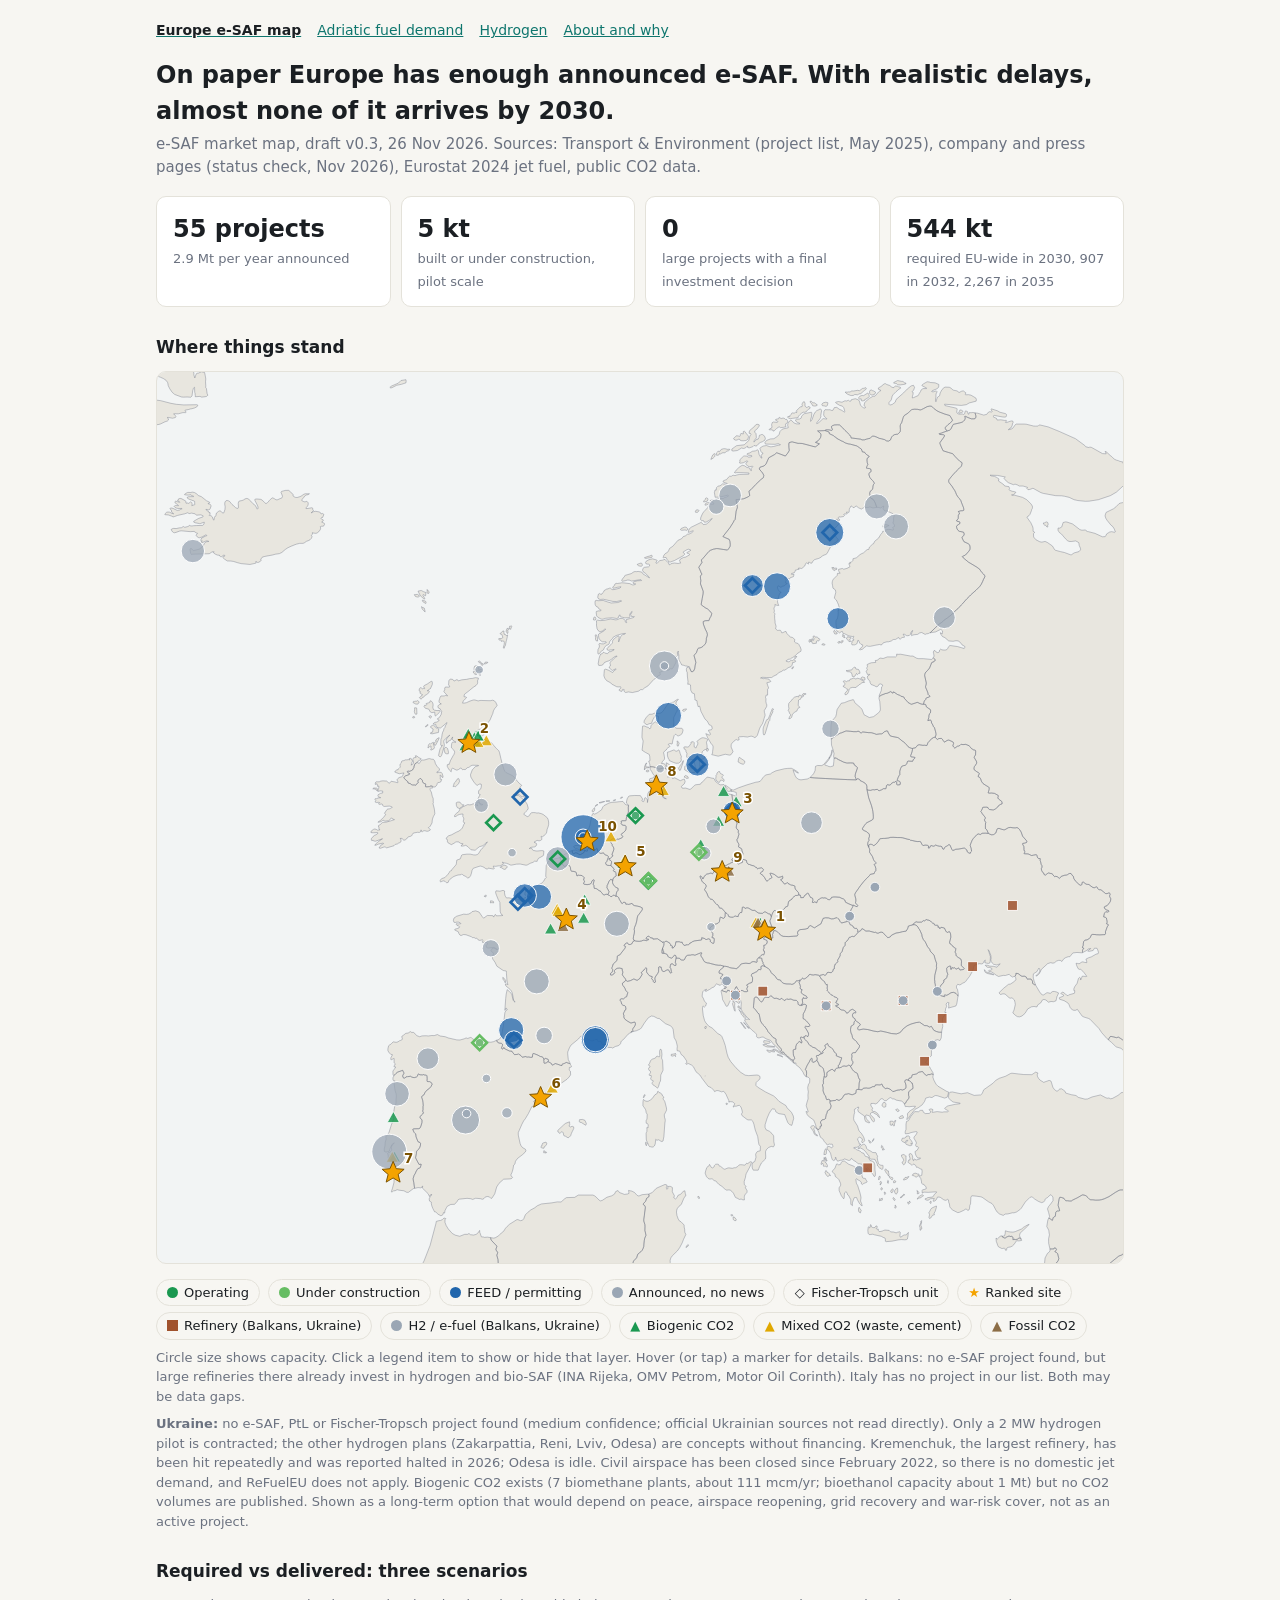
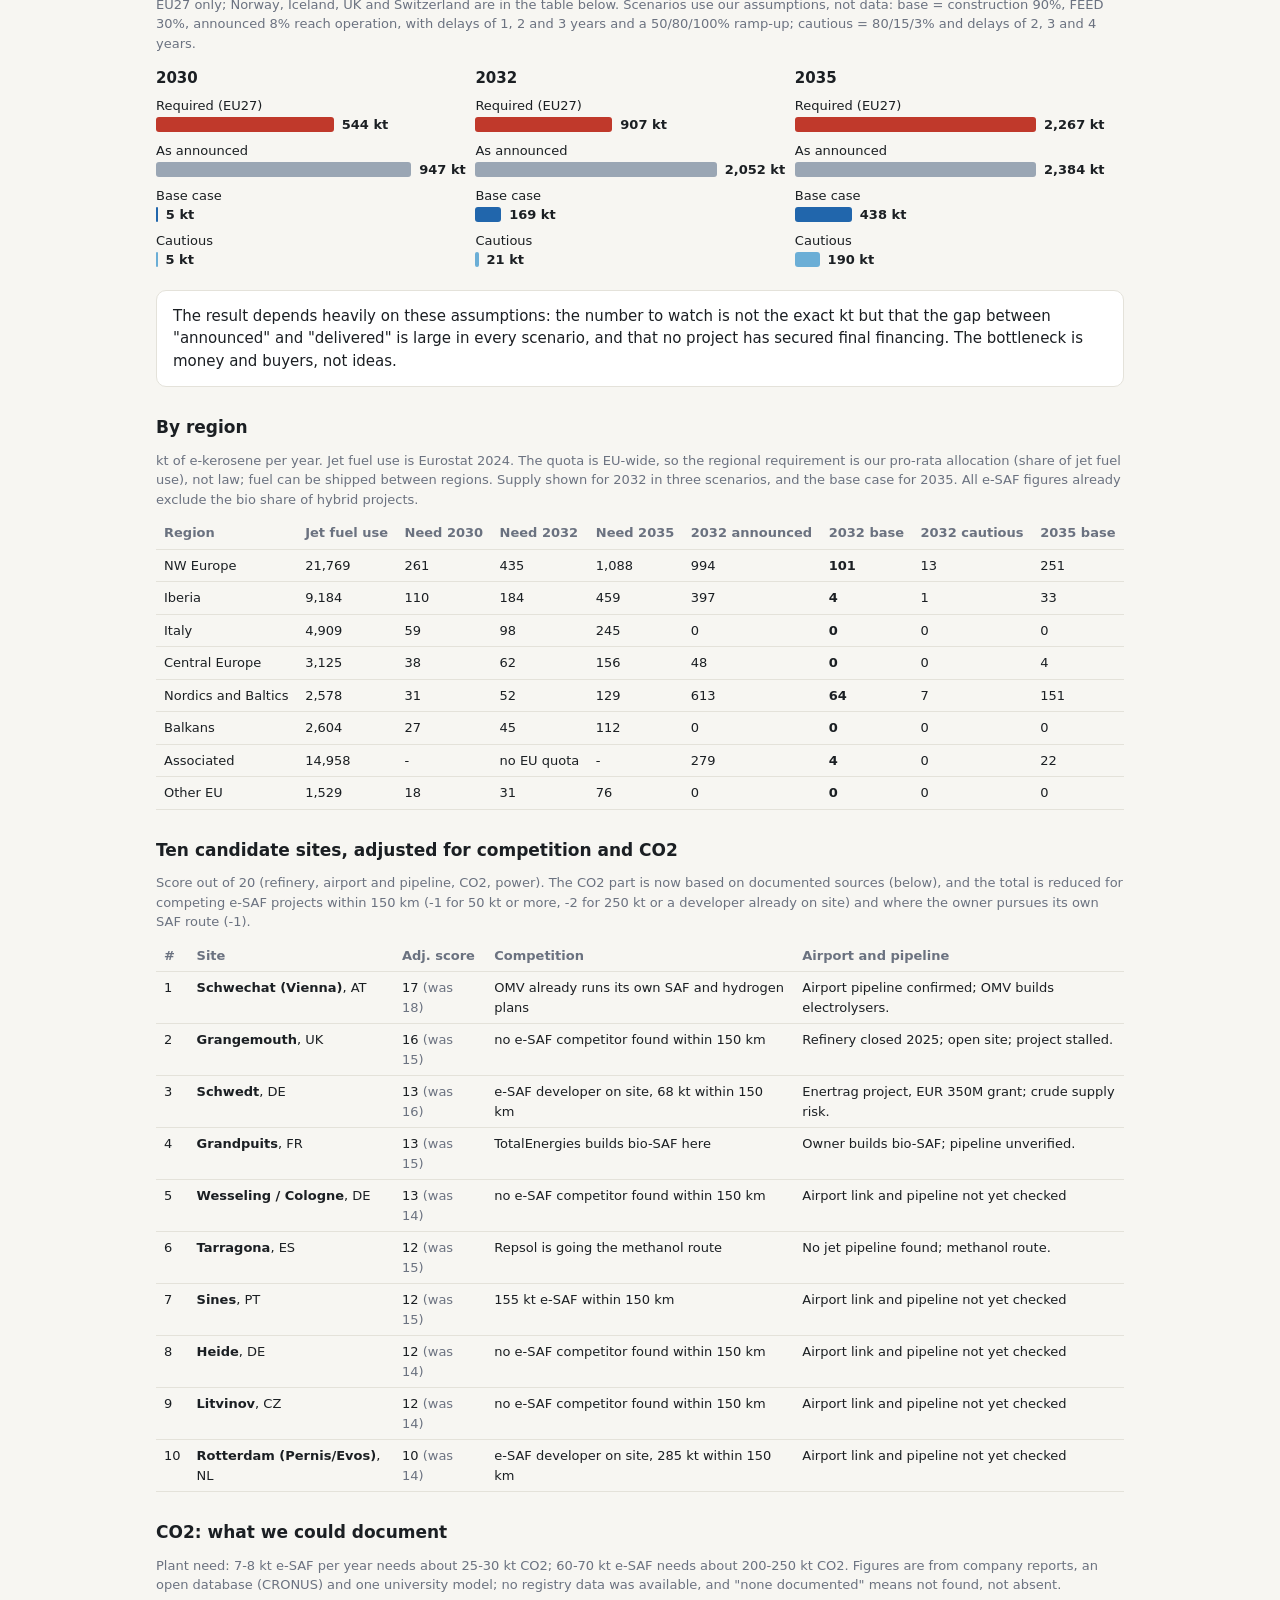
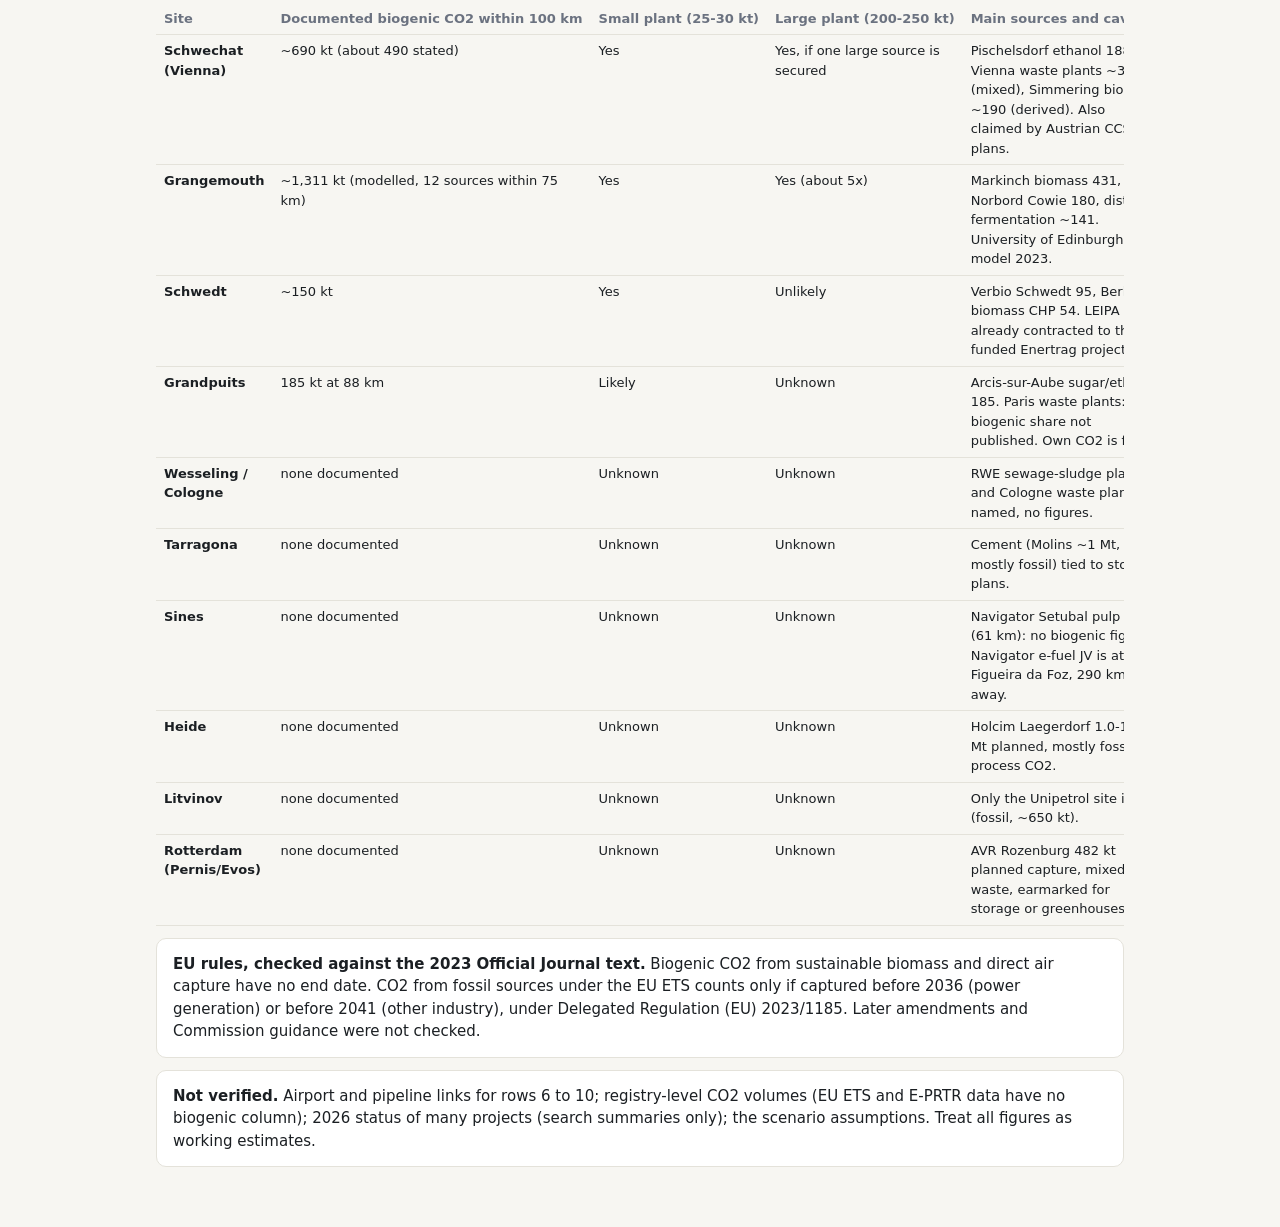
==== commit 83126463: "Add Ukraine: map extended east, refineries and H2 concepts, status note Co-Authored-By: Claude Sonne" ====
--- a/index.html
+++ b/index.html
@@ -9,7 +9,7 @@
 <h1>On paper Europe has enough announced e-SAF. With realistic delays, almost none of it arrives by 2030.</h1>
 <p class="sub">e-SAF market map, draft v0.3, 26 Nov 2026. Sources: Transport &amp; Environment (project list, May 2025), company and press pages (status check, Nov 2026), Eurostat 2024 jet fuel, public CO2 data.</p>
 <div class="kpis"><div class="card kpi"><b>55 projects</b><span>2.9 Mt per year announced</span></div><div class="card kpi"><b>5 kt</b><span>built or under construction, pilot scale</span></div><div class="card kpi"><b>0</b><span>large projects with a final investment decision</span></div><div class="card kpi"><b>544 kt</b><span>required EU-wide in 2030, 907 in 2032, 2,267 in 2035</span></div></div>
-<h2>Where things stand</h2><div class="mapwrap" id="mapwrap"><svg class="m" id="map" viewBox="0 0 696 731" role="img" aria-label="Map of e-SAF projects, sites, Fischer-Tropsch units and CO2 sources"><path class="l" d="M449.5,577.2L449.4,577.3L449.4,577.2L449.4,577.1L449.5,577.1L449.5,577.2ZM275.9,434.2L276.0,435.2L275.5,435.4L275.0,435.1L274.1,435.1L273.3,435.3L273.5,433.5L275.1,433.8L275.9,434.2ZM270.0,429.1L269.6,430.4L268.4,430.0L268.3,429.6L269.6,428.9L269.9,428.9L270.0,429.1ZM247.2,337.6L244.7,340.1L243.8,339.7L242.9,339.9L242.7,339.8L243.1,338.9L243.7,336.9L244.7,336.1L246.0,333.9L247.0,333.3L247.4,333.4L247.6,333.6L248.1,336.0L247.4,336.9L247.2,337.6ZM268.1,387.6L267.2,388.4L264.4,389.2L263.2,390.1L261.0,392.0L260.6,392.1L257.4,391.7L254.9,389.2L253.4,388.2L252.8,388.1L252.1,388.4L250.7,388.7L249.3,388.7L250.0,387.5L251.0,386.9L248.8,386.4L248.2,386.1L247.5,385.3L245.7,385.2L244.9,385.4L243.5,386.4L241.3,387.5L238.6,386.0L238.1,385.3L238.1,384.0L237.7,382.9L237.0,382.6L237.9,381.2L239.0,380.3L241.6,379.4L245.4,377.3L247.5,376.4L249.5,374.9L250.3,373.9L250.9,372.6L251.5,371.0L252.4,369.7L251.5,369.4L251.1,368.4L251.3,367.4L251.6,366.5L251.3,365.4L250.7,364.3L250.8,363.4L250.9,362.4L249.4,362.5L247.8,362.8L246.4,363.4L245.1,364.4L243.9,364.5L243.9,363.8L244.4,362.9L245.8,361.6L247.3,360.5L247.8,359.7L248.2,358.7L248.9,357.9L250.8,356.5L254.4,354.8L254.9,354.7L256.4,354.9L257.8,354.7L259.0,354.1L260.2,354.0L262.9,355.7L262.1,353.0L263.3,352.4L265.1,354.8L265.8,355.0L267.1,354.7L266.6,354.3L266.0,354.3L265.1,353.9L264.5,353.2L263.3,350.7L263.4,349.3L264.2,347.8L265.0,346.4L264.3,346.2L263.7,345.7L263.6,344.3L263.8,343.1L265.3,342.0L265.8,340.4L266.0,338.6L265.7,337.8L264.2,337.9L263.5,338.3L262.8,338.8L262.1,338.8L260.3,336.8L259.2,335.3L257.3,332.1L257.0,330.2L258.5,326.2L260.9,323.6L263.7,322.7L263.2,322.5L258.9,322.4L257.5,322.8L256.2,323.8L255.5,324.2L254.7,324.3L254.0,324.8L253.3,325.6L252.6,326.0L251.2,325.9L250.5,326.1L250.0,325.6L249.6,324.9L249.1,324.7L248.5,325.0L247.2,325.9L245.9,326.5L244.4,325.9L242.3,324.7L241.9,325.2L241.4,326.2L241.2,327.8L239.7,326.4L238.5,324.5L238.0,323.4L238.0,322.0L238.7,321.5L239.4,322.0L240.5,318.8L242.7,314.7L243.5,313.5L244.0,312.0L243.9,310.9L243.4,310.1L241.4,308.1L241.4,306.5L241.6,304.7L242.2,303.6L242.4,303.4L245.1,303.5L244.1,302.9L242.0,301.3L242.0,300.7L242.5,299.2L242.3,299.3L241.9,300.0L241.0,301.7L240.5,302.1L239.0,302.5L238.7,303.3L238.5,303.6L237.7,303.6L237.5,304.4L237.4,304.5L237.1,303.6L237.1,302.2L237.4,301.0L238.0,300.0L240.1,297.7L239.1,298.4L236.7,300.5L235.5,301.9L235.2,302.3L235.1,302.7L235.1,303.2L235.6,305.6L235.5,306.7L233.4,314.2L233.0,314.9L232.7,315.3L232.3,315.4L231.4,315.2L230.9,314.7L230.9,314.1L231.1,313.1L231.9,309.6L232.3,308.6L232.9,307.7L234.0,306.1L234.0,306.0L233.2,306.3L232.9,306.2L232.6,305.9L232.8,301.2L233.4,299.6L233.7,297.4L234.2,295.4L234.9,294.0L235.4,292.2L236.1,291.4L236.4,290.2L237.2,288.9L237.8,287.5L237.5,287.6L233.3,291.2L232.3,291.9L230.8,291.7L229.7,291.3L228.8,290.4L228.5,288.8L227.4,288.8L226.5,288.5L226.5,288.3L227.7,287.3L229.6,287.0L231.4,285.6L229.8,284.6L229.9,284.3L231.3,283.5L233.0,280.7L233.4,278.2L232.5,277.0L232.2,276.2L230.6,275.4L230.3,274.2L230.5,273.6L231.0,273.0L231.8,272.5L233.1,272.1L232.0,271.6L231.5,271.0L231.2,270.2L231.2,269.7L231.8,267.6L232.1,266.7L232.8,265.6L235.9,265.6L236.3,265.1L236.6,265.1L238.2,265.6L238.0,265.1L235.4,262.4L235.2,261.9L235.9,260.5L235.9,259.8L235.8,259.1L236.1,258.6L236.9,258.3L239.4,258.4L240.0,258.1L239.7,257.4L239.1,256.5L239.0,255.8L239.2,255.1L239.2,253.7L239.3,253.1L239.9,252.2L240.4,251.9L241.0,251.8L242.4,252.1L242.9,252.4L243.5,253.3L244.0,253.2L245.7,252.3L246.2,252.2L246.9,253.3L249.8,252.4L253.8,252.0L256.2,251.4L258.7,251.2L261.0,250.6L263.5,250.9L263.5,251.3L263.4,251.8L262.8,253.2L262.9,254.8L262.8,255.3L262.5,255.9L261.6,257.0L259.2,258.6L254.8,262.2L252.2,264.1L251.9,264.9L251.7,266.2L253.2,266.4L253.8,266.8L253.5,267.4L251.2,269.5L250.5,271.5L252.3,271.4L253.7,271.1L256.6,269.8L259.3,268.9L260.6,268.9L263.1,269.6L263.7,269.6L264.8,269.3L265.8,269.3L273.2,269.5L275.2,269.1L276.6,269.6L277.7,270.8L278.8,273.1L278.8,273.5L278.1,274.5L276.9,275.9L275.9,277.7L275.6,278.7L275.4,279.8L275.0,280.7L273.0,285.4L271.0,288.0L270.1,289.8L269.0,291.3L268.0,292.2L266.8,292.8L263.5,293.5L262.6,293.9L261.6,294.8L260.4,295.2L261.7,295.1L263.1,294.7L265.5,294.5L268.3,296.0L268.0,297.3L266.9,298.3L264.4,298.5L262.0,300.7L260.9,301.4L259.8,301.7L258.4,301.6L255.8,301.0L254.6,300.4L255.7,301.4L256.8,301.9L263.5,303.2L263.9,303.1L266.1,301.7L268.9,301.7L274.4,304.1L275.9,306.0L278.2,308.6L279.4,309.7L280.3,310.6L280.8,312.0L281.9,316.7L283.0,321.2L284.6,326.2L285.3,327.5L286.3,328.5L291.0,330.7L292.1,331.4L293.9,333.6L295.7,335.8L297.3,337.5L299.1,338.9L298.3,339.7L297.6,340.8L298.1,342.4L298.8,343.9L300.2,346.3L301.5,348.9L301.1,348.5L300.6,348.3L299.9,348.3L299.2,348.2L298.0,347.4L296.9,346.4L294.6,346.8L293.3,346.6L292.2,346.6L294.3,347.2L296.6,347.3L301.7,351.6L303.4,354.2L304.4,357.6L303.7,359.2L302.6,360.2L301.6,361.3L300.7,362.6L303.5,364.5L304.1,364.4L304.7,364.2L305.3,363.5L306.3,362.0L306.9,361.4L308.6,361.2L310.1,361.3L311.5,361.6L312.8,361.5L315.4,362.2L316.7,362.8L320.0,365.5L320.7,367.0L321.1,369.0L321.1,371.1L320.6,373.1L319.9,374.8L319.5,377.1L319.3,377.9L318.9,378.5L317.1,380.4L315.9,381.1L315.5,380.8L314.9,380.8L314.9,381.2L315.4,382.2L315.5,383.3L314.4,384.1L313.3,384.4L311.6,384.0L309.1,385.5L310.9,386.3L311.3,387.1L310.8,388.6L309.8,389.3L308.5,389.5L307.2,389.6L306.2,390.0L305.2,390.7L306.5,390.3L307.3,390.6L307.9,391.8L308.4,392.2L310.8,392.7L312.3,392.7L315.2,392.4L316.6,392.5L317.1,392.7L317.1,393.7L316.9,396.2L316.5,396.7L312.7,398.8L311.9,400.3L311.7,401.2L309.4,401.1L308.4,402.0L306.5,402.6L305.1,403.3L303.7,404.1L302.6,404.4L297.7,403.4L294.7,403.5L290.7,404.3L289.7,404.2L288.1,403.4L286.5,402.8L284.7,402.5L283.1,401.8L284.1,403.3L281.9,404.7L280.9,404.9L279.9,404.9L277.7,405.3L275.7,405.1L276.0,406.1L276.6,407.0L276.2,407.4L275.7,407.5L271.9,406.8L271.4,406.9L270.9,407.6L269.6,407.2L268.2,406.2L266.8,405.5L265.3,405.1L264.1,405.3L259.3,406.9L258.3,408.6L257.8,410.9L257.1,413.0L255.9,414.6L254.6,414.8L253.3,413.7L250.9,412.5L250.0,411.6L249.8,411.6L249.5,411.9L248.6,412.3L247.6,412.3L246.0,412.6L243.4,413.6L242.3,414.3L240.0,416.1L239.5,416.6L238.7,418.5L237.4,418.8L236.2,417.6L234.9,417.2L233.5,417.6L232.6,418.2L232.3,417.7L232.2,416.7L233.3,415.4L236.0,414.5L238.4,412.0L239.6,410.4L240.0,409.6L240.6,409.0L241.4,408.8L241.8,407.9L245.1,404.1L245.4,403.3L245.6,401.7L245.8,400.2L248.6,399.2L249.8,396.1L250.2,395.8L254.0,395.3L256.8,395.3L259.6,395.9L261.0,396.0L262.5,395.7L263.6,394.9L265.5,391.8L266.6,390.5L267.9,389.3L269.0,387.9L270.9,385.3L269.6,386.2L268.1,387.6ZM249.8,354.5L250.2,354.8L251.5,354.8L251.1,355.6L249.7,356.5L248.8,357.4L247.6,358.1L247.1,357.3L246.4,357.3L245.5,355.7L245.3,353.2L246.6,352.6L248.3,352.6L249.8,354.5ZM269.5,239.2L268.2,239.3L268.9,238.1L269.7,237.8L271.2,238.0L271.0,238.5L269.5,239.2ZM287.6,214.2L287.3,214.5L286.2,212.5L287.0,210.2L288.1,210.3L288.2,210.9L288.1,211.4L287.6,211.5L287.5,211.6L287.7,212.7L287.7,213.9L287.6,214.2ZM284.4,213.8L284.7,215.1L285.3,214.8L286.2,216.1L286.7,216.1L287.5,215.6L287.3,216.8L286.5,220.2L286.3,220.8L286.2,221.8L286.0,222.0L285.7,224.1L285.2,224.8L284.7,226.4L284.6,226.6L283.9,226.0L284.6,223.5L284.8,222.0L284.6,221.3L284.3,220.6L283.2,220.6L282.3,220.9L282.2,220.5L282.1,219.9L281.9,219.7L280.8,219.8L280.4,219.6L280.2,219.1L280.1,218.7L281.2,218.4L282.2,218.6L283.6,217.7L282.7,215.1L281.5,214.9L281.3,214.6L281.5,214.2L282.1,213.9L283.2,212.6L283.8,212.4L284.5,212.4L284.4,213.8ZM290.8,208.4L290.8,208.6L290.2,210.3L290.2,210.9L289.2,210.8L289.0,210.7L288.9,209.7L289.0,208.7L289.1,208.4L289.4,208.3L289.7,208.5L290.3,208.0L290.5,208.0L290.8,208.4ZM262.1,247.8L261.4,248.0L260.8,248.0L259.7,246.9L259.3,246.0L259.4,245.5L259.8,245.3L260.9,245.6L261.4,246.6L261.4,247.2L261.6,247.4L262.2,247.6L262.1,247.8ZM265.0,248.8L264.8,248.9L264.4,248.5L263.7,247.2L264.8,247.0L265.4,247.1L265.1,247.7L265.0,248.8ZM263.4,243.2L263.3,243.6L264.2,243.6L265.5,244.0L266.3,244.1L267.0,244.6L266.6,245.6L266.2,245.8L265.8,245.9L264.2,244.9L262.1,245.3L261.7,245.2L261.4,245.0L261.3,244.6L261.3,243.9L261.2,243.7L260.5,244.4L260.1,244.3L260.0,244.0L259.9,243.4L260.0,242.5L260.4,241.2L261.1,240.9L262.3,241.1L263.5,241.8L263.9,242.3L263.9,242.6L263.4,243.2ZM267.4,240.1L266.3,240.6L265.9,240.2L265.8,238.9L264.5,238.4L263.9,238.1L263.5,237.4L263.6,237.2L264.4,237.0L265.8,238.1L266.4,239.1L267.4,239.3L267.5,239.5L267.4,240.1ZM220.8,290.8L220.1,291.0L220.1,290.7L221.3,289.3L222.0,289.1L222.3,289.3L221.8,290.0L220.8,290.8ZM238.8,313.0L237.3,313.0L236.8,312.8L236.1,312.4L235.4,309.7L235.7,308.7L236.0,308.3L236.3,307.9L237.1,307.8L237.9,308.3L238.2,308.7L238.8,310.6L239.0,312.1L238.8,313.0ZM230.8,295.5L226.0,296.6L224.3,296.5L224.2,296.0L224.5,295.6L225.9,295.3L226.4,292.7L224.4,291.5L224.3,291.1L224.4,290.6L224.7,290.3L225.9,289.7L226.4,289.6L226.9,289.6L227.8,290.4L228.8,291.8L230.1,292.0L231.0,292.7L230.8,295.5ZM226.6,303.6L227.0,306.1L227.4,307.7L227.4,308.2L227.0,308.9L225.1,309.9L224.4,309.9L224.4,309.7L224.9,308.7L224.5,307.6L224.7,306.7L224.5,306.5L224.1,306.6L222.7,308.0L222.2,308.2L222.1,307.9L222.5,306.7L222.5,306.0L222.7,305.5L223.1,305.1L223.6,304.7L224.0,304.7L224.3,305.0L225.5,304.1L226.6,303.6ZM228.5,305.9L228.2,306.1L227.6,306.0L227.4,305.7L227.2,305.2L227.2,304.3L227.6,303.7L229.1,302.7L228.5,302.4L228.4,302.2L228.8,301.4L230.5,300.1L231.0,299.9L231.4,299.9L230.5,302.1L228.5,305.9ZM225.7,256.2L224.2,259.6L223.6,259.7L223.1,260.5L221.5,261.4L222.9,261.4L223.3,261.8L223.3,262.4L223.0,262.8L221.2,264.4L219.9,265.0L218.6,266.6L217.9,266.6L217.2,267.7L216.6,268.1L216.3,268.1L215.9,267.9L215.1,266.9L216.6,265.9L216.8,265.3L217.8,264.7L217.7,264.6L216.1,263.7L215.4,263.2L215.5,262.9L216.3,262.3L215.9,262.2L215.6,261.9L215.2,261.7L215.0,261.4L215.0,260.6L215.1,259.7L215.6,259.3L215.7,258.9L216.0,258.8L216.7,259.0L217.5,259.7L218.3,259.4L219.4,259.6L219.4,259.4L218.6,257.7L218.8,257.4L219.2,257.0L221.6,255.8L224.5,253.8L225.3,253.5L225.5,253.7L225.8,254.8L225.7,256.2ZM224.7,283.4L224.4,283.7L224.0,283.7L223.5,283.3L222.9,282.4L224.2,281.8L224.8,282.1L225.0,282.6L225.0,283.0L224.7,283.4ZM226.4,272.9L226.3,273.8L226.1,274.8L226.4,275.9L226.5,276.6L227.0,276.9L227.3,277.2L229.5,277.6L231.7,277.5L232.0,277.8L232.1,278.3L231.7,278.9L230.6,279.9L229.1,281.5L228.7,281.9L228.2,281.9L227.9,281.7L227.7,278.8L226.2,279.2L224.9,279.2L224.2,278.8L223.7,278.1L222.8,276.4L220.0,275.7L219.2,274.7L218.9,274.1L219.1,273.8L219.6,273.1L220.4,273.3L220.8,273.2L221.1,272.9L221.1,272.6L220.7,272.0L220.7,271.8L223.6,271.0L223.8,269.7L224.4,269.6L225.1,270.0L226.1,271.3L226.4,272.9ZM213.6,269.4L215.0,270.5L213.9,272.3L212.2,272.3L209.9,271.0L209.9,270.8L210.1,270.3L210.4,270.0L210.8,269.9L211.4,270.2L212.2,269.8L212.9,269.9L213.6,269.4ZM213.1,280.5L212.6,280.6L211.9,280.5L211.5,280.2L211.1,279.0L211.0,278.3L211.2,276.9L211.2,275.3L212.5,275.3L212.9,275.5L213.1,280.3L213.1,280.5ZM211.1,283.4L210.0,283.7L209.7,283.6L209.6,283.3L209.8,282.6L210.6,282.4L211.2,282.7L211.3,283.1L211.1,283.4ZM225.5,339.5L224.5,339.4L223.7,339.7L223.3,340.1L222.8,340.0L221.5,340.1L220.3,340.1L220.1,339.6L220.3,338.1L220.1,337.6L218.9,337.4L218.5,337.1L217.8,336.0L217.6,335.5L217.6,334.8L216.9,334.0L216.0,333.3L215.5,333.3L214.5,334.3L213.7,335.4L214.0,335.9L214.2,336.6L213.8,337.1L212.4,338.2L212.2,338.7L211.8,338.9L211.2,338.6L209.6,338.6L208.8,338.5L208.0,337.6L205.9,337.0L205.5,335.7L205.1,335.5L202.7,333.2L202.4,332.4L202.7,332.0L203.6,331.2L206.6,330.1L207.1,329.7L207.1,329.3L206.2,328.8L205.5,328.3L205.2,327.9L205.2,327.6L205.6,327.3L206.5,327.2L207.2,327.4L207.8,327.1L208.8,326.7L209.5,326.3L210.1,325.2L210.7,324.1L210.7,323.6L211.3,321.7L211.6,321.2L213.5,319.9L213.9,320.7L214.9,320.8L215.7,320.2L216.7,318.2L217.4,318.1L218.2,318.2L219.7,318.0L222.4,317.1L223.6,317.0L225.3,317.5L226.6,317.5L227.7,318.9L228.3,321.2L229.7,323.4L231.5,325.3L231.6,326.5L230.9,327.1L229.5,327.9L229.6,328.7L230.4,328.3L231.2,328.1L233.1,328.3L233.8,329.2L234.2,330.4L234.5,331.5L234.3,332.6L233.8,332.3L233.3,331.2L232.7,330.8L232.0,330.5L232.3,331.9L232.2,333.8L232.5,334.0L233.4,334.0L232.8,335.9L231.6,336.5L230.2,336.7L229.8,337.3L229.6,338.2L228.8,339.5L227.9,340.3L226.7,340.1L225.5,339.5ZM287.4,405.8L286.3,406.5L286.0,407.2L285.8,407.6L285.1,407.8L284.5,407.8L282.0,406.2L281.4,406.3L281.9,405.5L283.5,404.9L284.4,404.2L286.4,404.9L287.4,405.8ZM758.9,476.0L758.5,476.2L754.3,475.9L753.5,476.0L750.9,476.3L748.4,479.4L747.0,479.4L744.9,480.2L743.5,481.1L741.9,483.3L740.6,482.4L739.1,482.4L737.5,483.0L735.7,484.4L734.6,484.7L732.6,484.3L730.2,485.1L725.1,489.8L723.4,493.3L722.8,493.9L721.9,494.8L721.0,495.2L720.5,495.2L722.9,492.7L723.7,491.8L723.8,491.1L723.8,490.0L723.1,488.7L721.1,492.0L720.0,492.5L718.5,493.5L718.4,495.8L718.6,497.5L719.2,499.6L720.3,502.4L719.7,502.5L717.9,501.3L717.8,499.4L716.6,497.7L714.6,497.7L713.7,497.9L712.6,496.0L711.0,495.3L709.8,495.5L708.6,495.2L706.0,493.2L704.2,493.0L704.2,494.4L703.4,495.4L702.3,495.7L701.5,496.1L699.5,494.8L698.7,493.8L695.6,494.8L693.9,494.7L690.0,495.6L688.3,494.7L684.7,492.1L683.4,491.6L682.3,491.7L681.7,490.9L682.4,490.5L683.3,490.5L684.2,490.2L684.5,489.7L684.4,488.9L682.6,488.2L680.9,488.1L679.8,487.3L679.0,486.4L680.9,486.4L682.8,487.1L685.9,487.3L688.7,488.0L689.4,487.1L691.0,485.7L691.3,485.2L688.6,486.2L685.9,485.6L684.9,484.7L684.0,483.4L683.6,482.0L683.9,480.6L683.6,478.1L682.7,475.9L682.3,474.7L681.4,473.6L682.3,476.1L682.7,477.7L683.3,479.2L683.1,483.2L682.8,484.6L681.7,484.9L680.2,484.7L678.7,484.3L679.1,482.1L678.3,482.8L677.1,485.0L676.1,485.3L674.0,485.1L669.9,486.5L669.6,488.0L669.0,490.1L668.3,491.3L668.2,492.0L666.4,495.2L666.2,495.5L662.9,499.8L662.5,500.2L660.4,501.2L659.1,502.1L658.1,502.5L656.5,502.0L655.9,502.7L655.5,503.5L655.5,505.0L656.3,506.2L657.0,510.1L656.8,511.7L656.1,510.6L655.1,509.5L653.1,508.6L651.0,508.9L648.6,510.5L647.0,511.1L646.2,510.7L645.7,510.7L645.5,511.2L645.5,511.5L645.8,511.8L645.7,512.1L645.4,512.2L641.7,511.0L640.1,510.0L638.8,508.0L639.5,507.3L640.0,507.0L641.9,506.9L642.3,506.7L642.3,506.2L642.5,505.6L642.4,504.7L642.2,503.8L643.0,502.4L644.3,501.3L645.1,500.1L645.1,498.5L646.5,497.7L647.6,496.3L647.9,494.8L648.4,493.8L647.6,491.6L647.5,490.2L647.4,489.0L647.8,488.3L648.9,487.5L650.1,487.0L650.5,487.0L650.7,487.4L650.8,489.8L651.0,489.9L651.4,489.6L652.0,488.2L652.4,488.6L653.0,488.7L653.5,488.4L653.8,488.4L654.2,488.8L654.9,489.3L655.7,489.5L656.3,489.1L656.8,488.5L657.3,488.7L658.4,490.4L658.8,490.2L661.2,489.9L661.6,489.4L661.9,489.0L659.4,486.7L659.5,485.1L659.6,483.1L659.3,482.0L658.8,481.1L656.9,480.0L655.5,478.9L655.2,478.4L655.1,477.8L655.0,476.8L654.5,476.0L654.4,475.3L654.8,474.1L654.9,473.0L654.8,472.5L654.4,472.1L653.8,472.0L652.9,471.4L652.3,470.4L650.7,469.1L650.2,468.9L649.9,468.2L649.8,467.4L650.1,466.4L650.5,464.9L650.8,463.5L650.8,462.6L650.6,460.5L649.8,458.9L649.4,458.7L648.7,459.2L648.0,459.5L647.4,459.2L646.7,458.3L645.6,455.9L643.5,455.4L642.7,455.3L641.9,456.5L641.6,456.1L641.4,455.4L640.9,455.1L640.4,455.4L640.2,455.1L640.5,454.1L639.8,453.6L638.2,453.6L637.4,453.3L637.2,452.5L636.8,452.0L635.8,451.8L635.0,451.1L634.1,450.1L632.9,449.5L631.2,449.2L631.0,449.1L630.9,448.9L629.8,449.6L629.1,450.1L628.3,449.8L627.0,451.0L624.4,451.1L623.1,451.0L622.4,450.7L620.0,452.5L619.7,453.2L619.2,453.4L617.6,453.8L616.0,454.3L615.6,456.0L615.1,457.0L614.2,458.4L611.2,458.9L608.5,459.6L605.9,460.0L602.3,461.7L601.1,463.2L600.0,463.6L599.0,463.7L598.3,462.9L596.1,460.7L595.2,459.6L594.1,459.3L592.8,459.4L591.6,460.0L590.4,460.1L589.0,459.3L588.8,459.4L588.3,459.5L584.8,458.6L584.5,458.4L584.3,458.4L583.8,458.3L581.2,458.4L578.7,456.6L577.9,456.5L577.4,457.3L576.9,458.1L575.2,458.9L574.8,459.3L574.5,459.0L574.4,458.3L574.6,457.7L574.3,457.1L573.7,456.4L573.5,456.1L572.7,456.2L572.4,456.2L571.2,455.6L570.5,454.2L569.3,453.5L568.5,453.3L568.1,452.7L567.8,451.9L567.5,451.3L567.5,451.2L567.3,450.3L567.0,450.2L565.8,450.3L566.0,447.2L567.8,444.9L568.2,443.7L568.9,441.2L569.5,440.0L570.1,439.1L570.5,438.2L570.7,437.3L571.2,437.2L572.7,438.0L574.0,438.4L574.3,438.0L574.5,437.5L574.4,437.2L573.4,436.1L572.7,435.4L572.7,435.0L572.9,434.1L573.0,433.0L572.9,431.9L572.2,429.3L572.1,428.2L572.7,426.9L574.9,423.8L575.7,422.6L576.7,421.2L579.4,417.8L581.2,415.8L582.3,414.8L584.1,412.9L584.8,411.9L588.0,411.2L588.3,410.3L588.9,409.3L589.3,408.9L589.4,407.2L588.8,405.1L588.3,404.4L588.0,403.9L588.2,403.5L588.6,403.3L589.0,403.3L589.5,402.8L589.4,402.2L588.1,400.9L587.5,399.9L586.6,397.3L584.8,394.6L584.2,393.7L584.2,392.9L584.4,392.0L584.2,391.0L583.5,389.6L583.6,389.5L583.5,387.8L584.0,387.5L584.8,387.2L585.8,387.3L586.6,387.6L587.7,388.4L588.0,388.2L589.8,386.8L591.6,384.6L592.2,383.4L592.6,382.8L594.2,382.5L595.6,382.4L596.5,382.4L598.7,382.2L600.0,382.0L601.1,381.6L603.5,381.5L607.2,381.7L609.7,381.7L611.4,381.9L615.5,383.1L617.0,383.3L617.7,383.9L619.1,384.1L621.5,384.7L623.7,385.0L625.2,384.9L626.0,385.1L627.5,387.8L627.8,388.1L628.5,388.2L629.7,387.9L631.5,388.0L632.6,388.6L632.4,390.2L632.7,390.4L633.2,390.4L633.8,389.4L634.2,388.5L634.6,388.2L636.4,388.8L637.2,388.7L638.0,388.0L638.5,387.9L639.8,388.4L641.4,388.8L642.7,388.8L643.5,389.2L644.1,390.9L644.6,391.2L645.1,391.3L645.8,389.8L646.5,389.2L647.4,388.8L648.0,388.6L648.5,388.1L649.0,387.5L649.5,387.5L649.9,387.7L650.4,388.4L651.1,390.1L651.9,391.7L652.4,392.3L653.9,391.8L654.9,391.3L656.8,391.2L659.2,390.8L661.0,390.4L662.2,390.4L662.9,391.0L664.0,391.9L664.3,393.4L665.7,394.4L666.8,394.6L667.2,393.5L667.9,392.8L667.7,391.8L667.5,390.6L667.1,389.4L666.7,388.1L667.3,386.3L668.0,384.7L668.3,383.9L669.4,382.3L670.5,381.2L672.1,379.4L673.3,378.7L674.3,379.0L674.9,379.3L676.5,378.2L679.2,378.1L681.5,378.3L681.7,378.3L682.8,378.9L684.0,379.4L684.8,379.4L685.8,379.3L686.9,378.6L687.7,378.0L688.7,375.0L689.0,374.5L689.5,374.3L690.4,374.2L692.1,374.8L694.0,375.3L695.1,375.3L698.1,373.6L699.8,373.4L701.8,373.7L703.7,373.8L705.1,373.5L706.2,374.1L707.4,375.4L708.5,377.2L709.7,380.6L713.1,384.5L713.2,385.3L712.9,385.8L711.2,386.3L709.8,386.5L709.7,387.2L710.1,387.9L710.7,389.0L710.8,390.3L710.8,391.6L711.1,392.7L711.6,393.1L711.7,393.7L711.0,394.3L710.9,394.8L711.1,395.0L714.2,395.1L715.7,395.8L716.9,396.4L717.4,396.4L718.7,396.1L720.2,395.8L721.1,395.8L721.4,396.2L721.7,397.4L722.2,398.5L722.7,398.9L723.5,398.9L724.1,398.9L724.4,399.3L724.0,400.0L724.1,400.7L724.5,401.6L724.9,403.7L725.4,404.3L725.6,405.0L725.6,406.0L725.3,406.7L725.0,407.3L725.3,408.7L726.2,410.3L726.9,410.7L727.4,412.1L728.4,412.5L729.9,411.3L731.0,410.7L732.4,411.1L733.7,411.3L734.6,412.1L735.3,413.2L736.0,413.8L736.8,413.5L738.3,413.8L739.1,414.7L739.7,415.2L740.7,414.5L741.4,413.5L744.2,412.6L745.9,412.4L746.4,412.2L747.4,411.5L748.4,411.1L749.4,411.2L750.3,412.6L751.3,413.5L751.6,415.1L752.8,417.1L755.7,419.9L756.9,420.8L757.7,420.7L758.1,420.4L758.3,420.1L758.5,418.8L758.8,418.2L759.5,418.2L761.7,419.9L763.0,420.1L764.1,420.2L765.7,421.5L767.4,422.7L768.7,422.8L769.7,422.3L770.4,422.1L770.9,422.5L771.3,423.5L772.0,424.3L772.8,424.5L773.9,424.5L775.9,426.1L777.7,427.6L778.9,427.7L779.9,427.2L780.7,427.1L781.3,427.5L781.5,428.2L781.1,429.0L781.1,430.3L781.9,431.6L781.9,432.8L781.7,433.9L781.2,434.8L780.1,436.2L779.0,437.5L777.5,438.1L776.6,438.6L776.8,439.5L777.4,440.4L778.7,441.1L780.2,441.6L780.4,442.2L780.2,442.5L779.2,442.8L777.9,442.5L777.4,443.0L776.8,443.8L776.4,445.3L776.1,446.7L777.5,447.1L778.4,447.7L778.6,448.8L778.9,450.1L779.0,451.2L778.6,451.8L778.5,452.3L778.7,452.6L779.4,452.7L779.9,453.0L779.9,453.6L779.0,455.0L778.1,457.6L777.6,458.9L777.7,460.4L777.2,461.3L776.3,461.3L773.0,461.5L770.3,461.4L769.0,461.2L767.1,461.1L766.2,461.4L765.0,463.8L764.0,464.8L762.5,465.6L760.8,465.8L759.8,466.9L759.5,468.4L759.4,469.8L759.3,470.4L758.9,471.1L758.8,471.5L758.8,472.0L759.2,472.1L759.7,472.3L759.7,472.7L759.5,473.1L759.0,473.6L758.8,474.3L758.8,475.1L758.9,476.0ZM684.5,493.3L686.1,494.2L684.4,494.0L680.7,493.1L679.1,492.2L678.6,491.3L678.4,490.0L679.3,491.3L680.0,491.9L684.5,493.3ZM611.9,611.6L609.1,612.2L608.3,611.6L609.2,610.4L610.8,609.7L611.3,609.6L612.0,610.8L611.9,611.6ZM798.5,584.7L799.3,585.0L800.8,585.5L801.7,586.2L802.2,586.3L803.5,585.1L805.3,585.1L806.9,585.3L807.7,585.5L808.7,585.9L810.0,586.2L810.5,585.6L811.2,583.9L811.4,583.6L811.7,583.4L812.6,583.3L813.4,583.4L813.8,583.8L814.2,585.1L815.3,585.6L817.1,587.9L818.1,588.8L818.4,589.1L818.1,589.6L818.2,590.1L818.8,590.9L819.7,591.1L820.7,591.0L821.2,591.3L821.6,591.7L821.6,592.3L821.6,592.7L821.8,593.5L822.6,594.7L823.5,595.4L823.9,596.1L824.7,598.7L825.1,600.2L824.9,601.6L824.4,603.0L823.2,604.8L823.5,605.6L823.8,606.6L823.7,607.3L824.5,609.6L824.9,611.0L824.6,611.3L824.4,611.8L825.9,612.9L827.7,613.8L828.4,614.0L830.5,613.5L831.8,613.5L833.2,614.3L835.1,616.5L837.2,619.2L837.6,620.0L837.8,620.4L838.2,621.1L837.8,621.1L837.1,620.4L835.4,618.8L834.6,619.5L833.8,620.8L833.1,625.5L832.4,626.0L831.2,626.0L829.9,625.9L828.9,626.1L828.6,626.4L828.8,626.9L829.1,627.7L829.3,628.7L829.3,629.5L829.8,630.2L830.5,630.9L830.6,631.7L830.4,632.7L830.3,633.4L830.1,633.9L830.4,635.0L831.2,636.4L831.6,636.9L831.5,639.6L831.7,640.8L831.9,642.4L831.8,645.1L832.0,645.7L832.2,645.9L832.9,646.0L833.5,646.3L833.8,646.7L833.7,647.1L832.9,648.3L832.8,649.2L832.6,650.4L832.3,651.1L831.6,652.5L831.1,653.9L830.9,655.0L831.1,655.6L832.4,655.8L833.1,656.6L835.1,658.2L835.4,658.9L834.9,659.9L834.9,660.3L835.2,660.9L835.3,661.8L835.3,662.9L835.3,664.3L835.6,664.5L836.9,665.8L837.9,667.1L837.9,667.5L837.5,668.5L837.6,669.7L837.6,670.0L837.2,669.5L836.4,669.4L835.7,669.3L835.2,669.7L834.3,670.6L833.2,671.6L832.3,672.5L831.8,673.2L831.3,673.1L831.0,672.5L830.8,671.7L830.9,668.8L830.7,667.9L830.2,667.2L829.7,666.9L829.2,666.7L828.5,666.6L827.7,667.5L826.4,668.4L824.5,668.3L823.2,668.1L822.6,668.0L820.0,666.6L819.5,666.6L818.6,666.0L817.5,665.6L815.6,666.4L814.8,666.2L813.7,665.5L813.3,665.7L812.0,667.9L809.8,670.2L808.7,670.6L808.1,668.3L807.6,667.4L807.3,667.2L806.8,667.0L806.4,667.1L805.1,668.7L803.0,669.7L801.3,670.3L798.5,671.0L796.5,671.4L795.5,671.4L793.6,671.1L791.9,670.6L790.1,670.6L788.8,670.9L785.8,672.6L780.5,676.1L776.6,677.9L774.4,678.6L772.6,678.9L769.7,679.0L767.2,678.7L765.5,678.7L764.6,678.3L763.3,676.9L761.7,675.4L761.0,675.1L760.0,674.8L758.6,674.7L755.2,676.7L754.1,677.3L753.0,677.8L750.6,679.0L749.6,679.7L748.3,679.7L746.6,679.5L745.1,679.5L744.2,678.5L743.6,677.5L741.6,676.8L740.2,676.6L739.9,677.1L739.5,678.6L738.9,682.4L738.8,683.3L740.0,687.1L740.0,687.7L739.1,687.9L738.1,687.9L737.4,688.3L736.9,688.9L736.5,692.2L735.3,692.8L734.7,693.5L734.2,695.5L733.9,695.5L731.9,694.0L731.1,693.9L731.8,692.3L731.0,689.1L730.1,686.2L730.9,684.3L732.7,682.1L734.6,679.4L734.6,677.8L734.5,676.5L734.0,675.7L732.9,674.5L731.2,675.7L729.9,677.1L729.2,677.4L728.2,678.1L727.8,679.5L726.8,680.6L725.1,681.0L722.5,679.9L719.6,678.1L718.0,676.7L716.8,676.3L715.5,676.9L711.9,680.5L708.6,685.6L707.8,686.5L704.7,688.7L702.6,689.4L701.6,689.3L697.5,690.3L695.4,690.4L693.8,691.5L690.7,690.3L688.8,688.7L687.7,687.0L685.9,683.5L684.6,681.8L681.7,680.3L676.5,676.6L675.2,676.2L671.7,675.7L668.0,675.4L667.3,676.7L667.0,682.0L666.4,683.4L666.1,686.2L665.7,687.0L664.9,687.5L663.9,686.6L663.1,686.3L661.3,687.4L657.8,689.0L656.5,689.2L652.5,687.2L651.0,685.9L650.0,684.5L649.7,682.1L649.1,680.7L649.0,679.8L648.8,678.7L647.9,678.3L647.0,679.1L646.1,679.1L644.9,678.6L642.1,676.6L640.0,676.4L638.7,678.9L637.6,679.7L636.5,679.9L636.5,679.2L637.3,677.6L633.9,677.9L632.2,679.1L630.8,678.9L629.8,678.4L629.9,677.7L631.0,677.5L631.9,676.9L635.5,676.5L636.4,676.0L637.3,674.3L639.0,672.8L639.2,672.2L637.9,672.2L632.3,672.6L628.5,672.4L628.0,673.1L627.4,673.2L627.3,671.2L627.9,670.3L628.7,670.4L630.7,669.6L630.5,667.9L629.1,666.8L628.8,666.1L627.8,665.9L626.9,665.2L626.7,663.2L626.1,661.0L625.1,659.9L625.2,659.3L627.0,658.6L627.3,655.6L627.1,653.7L626.2,653.5L623.6,652.0L622.8,652.2L622.0,650.5L620.5,649.4L619.7,649.8L619.2,650.3L618.6,650.1L617.4,649.1L616.3,648.5L615.7,647.8L616.4,646.0L617.3,646.1L617.4,644.7L616.7,642.3L616.8,641.1L617.6,640.8L618.4,641.0L619.3,642.4L619.6,643.8L619.4,645.1L620.0,646.4L620.4,646.7L620.6,645.3L621.0,645.1L621.5,645.7L622.6,646.0L625.5,645.2L626.0,644.4L623.9,644.5L623.2,643.9L622.3,642.4L621.8,641.0L621.7,640.4L621.5,639.4L621.8,638.9L623.2,638.1L624.4,636.0L623.9,635.3L623.3,635.0L622.7,635.2L622.1,634.5L622.0,633.5L622.5,632.6L622.5,631.5L620.9,628.7L620.5,628.1L620.8,627.1L622.1,625.6L623.2,623.7L623.1,623.0L622.2,622.8L618.1,623.6L616.5,624.3L613.6,624.6L613.4,623.6L613.5,622.6L614.1,621.0L614.1,616.7L614.5,614.5L616.1,613.8L618.0,610.4L621.2,606.4L624.4,606.5L625.7,605.4L627.7,605.3L628.1,606.2L628.3,606.9L630.0,608.0L633.0,607.9L633.8,607.4L634.5,606.8L633.1,604.9L633.5,604.3L634.8,604.2L636.1,604.7L636.2,605.1L635.8,605.8L635.4,606.8L635.8,607.0L639.7,606.4L643.8,606.9L645.1,606.6L648.4,606.6L648.9,606.0L648.0,605.1L647.0,604.8L646.4,604.4L645.7,603.8L647.8,602.0L648.9,601.6L654.4,600.4L658.4,599.9L658.5,599.4L657.9,599.4L652.7,598.5L651.4,597.7L649.7,596.0L649.3,595.5L648.9,594.6L649.1,592.8L649.4,591.3L650.1,590.5L652.1,590.3L659.3,591.8L664.5,590.9L670.0,593.1L675.3,592.7L676.5,591.7L677.8,588.5L685.3,583.2L688.0,580.5L690.8,579.0L695.7,577.4L699.7,575.2L700.9,574.9L710.6,576.0L717.3,576.1L720.4,574.0L722.2,574.7L722.0,575.5L721.7,576.1L721.8,577.4L722.8,579.2L723.9,580.5L727.0,582.4L731.4,580.8L732.1,581.0L733.0,581.4L734.5,586.4L735.7,588.2L737.2,589.4L738.4,589.6L739.4,588.4L740.1,587.9L741.6,587.7L744.2,589.4L745.1,591.2L749.5,592.5L753.5,593.2L755.3,594.7L760.9,596.2L763.0,596.0L766.6,594.4L773.5,592.7L778.0,595.1L779.3,595.4L780.4,595.2L781.9,595.9L783.5,595.5L788.6,592.7L790.2,591.0L791.9,590.6L793.3,589.6L797.3,586.5L798.5,584.7ZM636.5,575.9L636.1,578.1L636.9,580.5L638.7,583.9L640.4,585.6L647.6,589.9L649.0,590.3L648.7,592.0L648.2,593.6L647.8,594.6L645.7,595.3L639.8,593.4L638.4,593.2L637.3,593.6L635.4,594.9L633.3,594.5L630.3,595.3L629.4,597.9L627.4,600.8L624.0,603.3L621.5,604.5L617.9,609.1L616.2,611.8L615.5,612.4L614.7,612.8L615.0,611.5L615.4,610.3L615.3,609.4L615.3,608.1L616.5,606.6L617.6,605.6L620.9,603.6L621.8,602.0L619.2,602.1L616.6,602.4L615.0,602.2L613.5,602.3L613.1,600.9L612.7,600.1L613.1,599.8L613.6,599.6L614.4,598.1L615.2,597.0L616.3,595.6L616.5,594.8L616.5,594.0L616.3,593.5L616.2,592.9L616.2,591.9L616.3,590.1L618.7,588.1L619.5,587.8L619.8,586.9L619.6,584.8L619.2,583.0L618.8,582.9L618.2,582.4L617.8,581.8L617.2,581.2L616.1,580.8L616.1,580.2L616.2,579.7L616.6,579.1L618.4,578.6L618.6,578.2L618.9,577.3L619.2,576.3L619.7,575.9L620.4,576.0L621.9,575.7L622.9,575.4L623.9,574.7L624.4,574.1L626.6,573.7L627.2,573.4L627.8,573.7L628.6,574.7L630.0,576.3L630.7,576.8L631.3,576.6L632.2,576.0L633.2,576.0L633.9,576.1L634.3,575.6L634.9,575.5L636.5,575.9ZM438.2,747.2L438.2,747.7L437.8,751.4L437.7,752.7L437.6,755.0L437.6,757.7L438.6,760.0L438.6,761.0L438.2,762.2L436.5,763.5L434.2,765.2L432.2,766.9L430.1,768.7L429.5,769.8L428.4,770.7L427.5,771.6L427.4,772.5L426.7,774.1L425.9,775.4L423.9,776.0L423.5,776.4L422.6,778.3L422.1,779.1L421.6,780.7L422.3,784.9L423.1,789.1L423.3,790.9L423.2,792.4L422.8,794.0L421.7,796.3L420.9,797.9L419.4,800.9L418.9,801.7L417.9,802.6L415.9,803.8L414.4,804.8L413.7,800.2L413.0,796.2L412.5,793.0L411.6,787.3L410.9,782.5L410.1,777.6L409.4,773.3L408.7,768.9L408.4,768.2L406.3,766.1L404.4,764.2L402.4,762.0L400.2,759.6L399.8,756.7L398.7,752.2L397.5,749.7L397.1,749.0L394.7,747.4L393.3,746.2L392.9,745.5L392.7,743.7L391.7,740.0L390.6,736.8L390.2,734.5L390.1,731.7L390.4,729.7L390.8,728.8L393.2,726.3L394.2,723.3L395.6,722.1L396.7,721.3L397.7,720.2L398.5,718.7L399.1,716.9L399.2,715.1L399.5,712.2L399.9,710.1L400.9,707.8L400.5,705.9L400.0,703.9L400.1,700.4L400.0,699.0L399.6,697.7L399.1,696.1L399.1,694.8L399.6,691.3L399.9,688.6L400.4,685.1L400.2,684.1L399.8,683.4L398.7,682.6L398.7,682.1L399.0,681.6L400.6,679.9L401.5,677.4L402.2,676.9L403.4,676.0L403.4,675.0L403.1,674.0L406.0,672.8L408.9,669.7L409.9,669.0L416.5,666.1L417.3,666.3L418.2,666.7L418.0,667.8L417.6,668.6L418.1,670.1L418.9,669.2L418.8,668.6L418.7,667.8L420.0,667.7L421.3,667.8L422.6,668.7L422.5,672.1L424.2,675.4L423.7,677.0L425.1,678.0L426.4,676.8L427.1,675.1L429.4,674.1L431.6,671.6L432.8,671.3L433.1,673.4L433.7,675.2L432.9,675.8L431.8,677.8L429.8,682.6L427.9,684.1L426.5,686.0L426.1,687.3L425.9,688.8L426.3,691.6L427.3,694.4L428.5,696.2L429.6,696.7L432.2,699.4L432.2,701.0L432.6,702.9L432.7,705.2L433.6,707.1L431.7,711.1L430.6,714.0L428.5,718.0L426.6,720.6L422.6,724.5L421.6,725.8L421.0,727.1L420.7,728.5L420.8,730.2L422.1,734.2L423.9,736.6L425.6,737.8L428.7,737.3L428.6,738.9L428.9,740.7L430.1,740.6L431.0,740.4L431.7,738.5L433.2,739.8L434.0,743.5L435.3,744.7L435.4,745.2L435.0,745.5L434.6,745.9L435.0,746.2L436.3,746.7L437.0,746.4L438.2,747.2ZM435.5,716.6L433.7,717.9L434.1,716.7L435.3,715.3L435.6,715.6L435.5,716.6ZM414.5,467.5L414.8,467.8L415.7,468.7L415.5,470.1L414.5,472.5L414.0,474.4L414.0,475.9L414.0,476.5L414.2,476.5L415.2,476.6L415.6,476.6L417.1,477.0L418.3,477.6L418.6,478.2L418.7,479.0L420.1,480.0L421.8,480.6L422.3,480.4L424.4,478.0L425.2,478.4L425.7,479.7L425.6,480.4L425.1,482.9L425.0,484.3L425.5,485.2L425.5,485.9L425.4,486.5L424.5,486.6L423.5,486.2L422.6,485.1L421.8,485.3L421.2,485.5L420.9,486.6L420.7,487.8L420.7,488.5L421.2,489.0L421.5,490.2L421.7,491.6L422.0,492.3L421.7,492.6L421.2,492.8L420.7,492.6L419.8,490.9L419.4,490.2L418.8,490.1L417.6,490.5L415.9,491.5L415.1,491.5L414.5,491.3L414.0,490.5L413.5,488.9L413.3,487.8L413.0,487.9L411.8,487.6L411.3,488.0L411.3,489.6L411.2,491.7L410.6,493.0L409.0,495.3L408.5,496.2L408.2,497.0L408.2,497.6L408.4,498.6L408.7,499.7L408.5,500.3L407.6,500.6L407.0,499.9L406.8,498.9L405.5,497.3L406.1,496.1L406.0,495.7L403.9,495.1L403.0,494.1L401.7,492.5L401.4,491.7L401.5,489.4L401.4,488.8L401.2,488.6L400.6,488.6L399.8,489.4L399.0,490.6L397.3,492.0L397.1,492.2L397.7,493.6L397.7,494.1L396.4,496.2L396.1,497.0L394.4,498.3L393.6,498.8L391.3,497.8L390.7,497.7L389.6,498.3L388.1,499.0L385.7,499.6L384.8,499.1L384.4,498.7L384.2,498.0L383.6,496.9L382.9,496.2L382.4,495.5L381.8,494.7L381.5,494.0L382.0,491.9L381.6,491.1L381.4,490.0L381.5,489.3L381.3,489.1L379.1,488.7L377.3,488.9L376.1,489.6L375.0,490.8L374.8,491.0L374.9,491.2L375.4,492.3L374.6,493.5L373.2,494.4L372.2,494.5L371.8,494.3L371.8,493.1L372.6,492.6L373.3,491.8L373.5,490.7L373.6,489.9L372.9,488.9L373.0,488.3L373.5,487.2L373.7,486.2L374.1,485.3L375.6,483.9L377.1,482.5L377.3,481.0L377.4,479.2L377.6,478.7L379.7,477.7L380.2,477.2L380.4,476.6L382.0,474.6L383.6,472.5L383.9,471.9L384.2,471.5L384.2,471.1L384.0,470.9L383.2,470.7L383.0,470.1L383.8,468.9L384.8,468.2L385.8,468.2L386.2,468.5L386.2,468.9L386.6,469.3L387.4,469.4L388.3,469.3L389.2,468.9L389.8,467.8L390.1,467.1L391.6,466.2L392.6,466.6L395.3,466.8L397.3,466.5L398.6,465.9L400.1,465.9L401.2,466.3L401.3,466.2L401.6,466.1L401.9,465.8L402.9,465.6L403.0,465.3L403.0,465.0L402.8,464.9L401.6,465.0L401.1,464.8L401.0,464.3L401.4,463.5L402.3,462.8L403.1,462.6L403.6,462.8L404.9,464.1L405.2,464.2L405.4,463.9L405.7,463.8L406.2,464.0L406.7,464.8L406.7,465.0L409.7,464.7L410.4,464.7L412.4,466.1L414.5,467.5ZM529.1,266.5L528.1,266.9L527.6,268.3L526.8,268.5L526.0,269.0L525.7,273.3L527.1,275.0L526.4,275.2L525.6,275.7L525.2,276.4L524.6,278.0L522.7,278.9L522.0,279.6L520.9,281.0L520.3,283.2L519.2,284.1L518.0,284.3L518.7,282.5L519.7,281.1L518.8,280.2L518.2,278.6L517.5,277.5L518.1,276.1L517.8,274.0L517.9,271.9L518.7,270.8L519.6,270.0L521.1,268.0L522.7,266.6L524.9,265.9L525.9,266.5L526.3,265.2L527.1,264.9L527.7,265.2L529.1,266.5ZM498.6,296.6L497.9,297.6L497.4,297.5L497.0,296.2L496.9,292.8L497.2,291.2L499.8,285.1L501.0,284.7L502.6,281.0L503.0,279.4L503.8,277.9L504.2,276.5L504.5,276.0L505.3,276.3L505.6,276.5L504.8,277.3L504.9,278.3L504.9,278.7L502.8,283.0L502.3,285.9L501.6,286.6L498.6,296.6ZM436.9,243.0L437.9,245.5L438.7,245.8L439.9,245.2L440.8,243.4L441.2,240.7L441.8,238.1L441.1,235.3L440.4,232.9L440.4,232.2L442.2,230.2L442.8,228.5L443.4,226.9L444.1,226.4L445.1,226.2L446.2,225.9L447.7,224.9L449.0,223.5L450.0,222.2L450.4,219.6L450.4,218.3L450.8,217.3L451.3,215.5L450.9,213.6L449.5,210.8L448.0,206.8L447.8,204.7L448.4,204.3L449.8,203.9L452.4,203.8L452.7,203.6L452.9,202.6L453.5,201.4L454.1,200.4L454.6,199.1L454.8,197.9L453.3,196.0L451.3,194.2L450.0,193.6L447.7,192.0L446.1,190.7L447.0,185.7L447.7,182.0L447.8,181.1L447.8,179.7L445.6,173.7L445.7,172.4L445.9,171.2L445.6,169.1L445.5,167.3L445.9,166.8L446.8,165.7L445.9,164.2L445.9,164.0L444.2,160.1L446.8,156.2L446.3,154.1L447.8,152.6L450.6,149.3L452.2,147.4L452.5,147.1L453.7,146.2L456.1,145.3L458.6,144.8L459.8,144.8L464.3,145.5L467.7,146.0L468.2,145.5L469.0,144.4L469.9,142.9L470.0,141.2L469.7,138.7L469.1,137.2L466.7,136.2L464.0,134.9L467.3,130.7L469.6,127.8L472.4,123.4L473.3,121.6L474.0,120.9L474.8,114.2L475.4,112.3L475.8,111.3L475.8,110.3L475.5,108.6L474.7,104.7L479.2,104.2L480.7,104.0L482.1,103.5L484.7,102.3L486.0,101.3L485.3,97.7L486.9,96.5L490.8,92.3L495.1,88.2L497.1,86.7L497.3,85.9L497.5,84.7L496.5,82.8L495.6,81.7L493.7,79.5L494.6,77.9L495.9,77.6L497.7,77.0L499.1,75.7L499.3,75.5L501.6,70.3L506.3,67.7L508.1,66.2L511.0,67.3L515.2,68.9L517.1,66.5L517.7,65.6L518.4,64.3L518.1,62.1L518.0,59.1L518.2,58.0L519.9,57.4L520.8,57.3L525.5,58.5L526.7,58.5L528.9,58.6L531.3,59.2L536.5,60.6L538.7,61.2L539.9,61.3L540.9,60.6L543.1,58.9L539.9,57.7L542.0,56.4L543.1,55.1L544.1,53.6L544.4,51.7L544.3,50.7L543.6,50.0L541.6,48.3L546.2,48.1L547.7,48.0L551.0,49.2L551.1,49.4L551.1,50.0L551.3,50.6L554.5,52.1L555.4,52.9L557.3,54.1L557.8,54.8L559.6,55.6L560.9,56.4L562.5,57.0L564.2,58.1L566.6,58.9L568.6,59.2L573.7,60.6L574.5,61.1L575.9,62.1L577.5,63.2L578.4,65.6L580.1,65.7L580.5,66.5L582.0,67.9L583.9,69.1L583.9,69.5L582.3,70.7L582.1,72.2L582.3,74.2L582.8,75.8L582.7,76.2L582.3,76.8L581.9,77.7L581.7,78.4L581.7,78.8L581.9,79.0L582.7,79.0L584.2,79.2L585.1,79.5L585.6,81.4L585.4,81.7L584.2,82.5L583.8,83.2L583.7,84.2L584.0,85.2L584.4,86.4L585.4,87.7L586.7,89.0L587.6,90.1L588.0,90.9L588.1,91.4L587.5,92.1L587.0,93.5L586.9,95.0L586.7,96.0L585.5,97.4L584.7,97.9L584.5,98.6L584.3,99.8L584.6,101.3L584.7,102.3L584.9,103.1L585.3,103.5L587.1,104.4L588.2,106.1L588.9,107.5L590.1,111.0L587.0,111.5L584.5,110.6L583.4,111.0L581.3,111.1L578.9,111.4L578.1,112.1L577.5,112.4L575.3,111.4L573.2,109.8L571.7,111.0L570.7,111.2L569.8,110.1L569.1,109.9L568.6,110.3L568.3,111.3L567.7,112.1L567.6,112.6L567.5,114.6L567.3,115.1L565.3,114.8L565.4,115.4L565.8,115.6L566.0,116.0L565.3,116.4L563.3,116.4L563.1,116.8L563.7,117.6L563.2,118.2L562.8,118.5L560.4,118.9L559.0,118.8L558.7,119.2L558.5,119.7L558.8,120.3L559.4,120.6L559.6,120.9L559.6,121.6L559.0,121.8L557.6,120.5L557.2,120.6L557.5,121.2L558.3,122.0L558.8,122.7L559.2,123.6L559.1,124.3L557.4,126.5L555.8,127.9L554.6,129.2L553.9,130.5L554.7,131.1L555.6,132.1L556.2,134.0L557.0,135.7L558.5,137.2L558.2,138.1L557.8,138.8L555.3,140.4L552.5,142.8L549.4,148.8L548.4,149.6L545.7,150.6L544.7,151.7L542.7,152.8L539.2,153.8L537.6,155.3L536.9,156.7L536.1,156.8L535.3,156.2L534.3,155.8L534.1,156.8L534.2,157.5L532.5,156.4L531.7,157.4L531.1,159.0L528.7,161.1L526.0,160.7L525.8,161.1L526.5,161.4L526.5,161.7L526.1,161.9L525.3,161.9L524.3,162.3L523.5,162.3L523.2,163.3L522.6,164.5L521.1,165.0L520.4,165.1L520.0,165.8L522.3,166.0L522.1,166.6L522.0,167.1L521.8,167.8L519.2,168.7L518.8,169.4L518.3,169.8L517.1,169.8L517.2,169.4L517.3,169.0L515.7,169.0L515.1,167.9L514.8,168.2L515.0,169.1L515.4,169.9L515.9,171.2L515.5,172.0L515.1,172.4L515.4,172.8L516.3,173.0L516.7,173.5L515.6,174.0L514.2,175.5L512.8,175.5L512.0,176.4L511.1,176.4L510.3,175.8L509.2,175.3L508.8,176.2L508.7,176.9L509.4,178.7L510.6,180.1L511.8,180.7L511.0,181.1L510.3,182.0L509.6,184.8L509.2,185.9L508.7,187.9L509.0,189.5L509.3,190.3L509.8,191.4L508.3,191.3L506.6,190.6L506.8,191.9L505.8,193.5L506.0,194.9L506.2,195.8L505.9,197.3L506.4,197.8L506.6,198.7L506.2,199.3L506.4,199.9L506.4,201.9L506.8,205.0L506.7,205.7L507.6,208.4L507.4,209.4L507.2,210.6L508.6,211.8L509.7,211.8L510.9,211.7L511.3,212.0L511.8,212.8L512.2,213.8L513.1,213.7L514.7,212.9L515.7,212.7L516.4,214.3L518.2,216.3L519.2,217.2L521.1,217.7L522.9,219.3L522.7,221.3L523.4,221.9L525.7,222.7L526.5,223.7L526.8,224.6L527.4,225.4L528.1,227.6L527.9,229.0L527.0,229.5L524.9,230.9L523.9,232.0L523.2,232.7L521.1,234.2L520.3,234.5L519.5,235.2L518.8,235.5L518.2,235.3L515.8,236.7L516.0,237.3L517.8,237.6L518.8,237.3L519.5,236.6L520.3,236.4L521.0,236.6L521.7,236.0L522.3,235.8L523.0,236.1L523.6,237.4L522.2,238.1L521.2,238.1L520.7,240.3L520.1,241.2L519.7,241.6L517.4,242.5L515.9,243.7L514.2,244.6L513.4,244.4L512.3,245.4L509.7,246.5L508.4,248.0L505.5,249.4L504.0,250.5L499.9,250.5L496.0,250.3L494.8,250.9L496.0,251.0L496.9,251.5L498.0,251.3L500.4,251.6L501.7,251.8L503.3,253.7L502.1,254.3L500.0,254.8L500.8,257.3L501.5,259.1L500.6,260.1L500.6,264.9L499.4,264.9L498.9,266.9L499.3,267.9L499.2,270.2L499.5,271.7L500.0,273.0L499.8,274.4L497.9,277.6L498.0,279.1L498.3,280.0L498.6,281.4L497.7,284.2L497.1,286.5L496.4,288.4L494.8,290.8L494.0,292.5L492.2,297.9L491.3,299.0L490.2,299.8L488.9,299.1L487.7,298.6L486.3,298.7L484.1,299.3L480.8,298.9L477.6,299.1L476.8,299.6L477.3,301.6L476.1,301.9L474.9,301.3L473.9,302.0L473.0,302.7L471.4,304.4L470.8,305.5L470.7,307.5L471.5,309.3L472.3,311.4L470.3,314.0L469.2,314.1L465.9,313.4L460.1,315.0L454.8,313.7L455.5,312.4L455.5,311.3L455.7,309.8L455.9,308.2L455.9,307.1L455.5,306.0L454.2,304.5L451.3,299.6L450.5,297.5L449.9,296.6L450.3,296.6L452.7,297.7L453.2,297.5L453.8,297.1L453.1,295.5L452.5,294.8L452.1,293.7L453.5,293.4L454.5,293.4L455.2,292.2L454.8,290.2L453.7,289.6L452.8,289.3L451.1,286.2L449.3,284.6L446.0,278.3L444.9,274.0L443.7,274.4L443.2,272.6L442.8,270.8L442.7,269.5L441.0,268.8L441.0,267.8L440.6,263.8L438.8,263.2L437.6,260.9L437.4,256.6L436.2,255.8L435.2,256.1L435.2,255.0L435.4,254.0L434.9,250.0L434.7,246.3L434.2,245.3L434.0,244.0L434.2,242.9L434.5,242.2L435.7,242.0L436.9,243.0ZM530.1,264.8L529.9,266.0L529.3,265.9L528.7,265.0L529.9,263.6L531.6,263.7L532.2,264.0L530.1,264.8ZM521.2,243.2L520.7,243.4L520.4,243.3L520.8,242.4L521.0,242.0L521.8,241.6L522.0,241.7L521.2,243.2ZM523.4,234.6L523.1,235.2L522.8,234.4L522.9,234.3L523.1,233.5L523.7,233.1L524.6,233.3L524.6,233.5L523.7,234.2L523.4,234.6ZM319.3,640.1L319.0,640.4L318.2,640.1L317.0,640.1L317.0,639.4L317.1,638.8L317.4,638.3L318.1,639.4L319.3,639.6L319.3,640.1ZM337.9,618.3L339.1,619.0L340.3,618.4L340.9,618.6L341.6,618.9L341.7,620.1L341.1,621.5L340.4,622.9L339.7,624.4L339.1,626.2L338.0,627.3L337.0,627.9L334.9,626.6L333.7,626.2L333.4,625.8L333.1,623.8L332.6,623.2L331.8,622.9L331.1,623.4L330.2,624.4L329.6,623.4L328.9,623.2L328.6,622.6L328.6,621.8L333.6,617.1L335.0,616.0L338.1,614.8L338.5,615.0L338.1,615.7L338.1,616.0L338.5,616.4L338.4,617.0L338.1,617.4L337.9,618.3ZM351.7,617.3L351.5,617.6L347.8,615.3L346.6,615.1L346.3,614.7L346.3,613.5L346.4,613.0L348.9,612.8L350.9,613.6L351.9,615.9L352.0,616.2L351.7,617.3ZM317.5,635.3L317.1,636.5L315.2,636.1L314.8,635.6L315.2,634.3L315.8,634.1L315.8,633.1L316.3,632.2L318.9,631.4L319.5,632.1L319.6,633.0L318.1,635.1L317.5,635.3ZM278.6,547.8L278.6,548.5L279.1,549.4L279.6,549.8L280.6,550.2L281.4,550.3L282.5,550.5L283.2,551.1L283.3,551.9L283.0,552.8L282.6,553.7L282.3,554.4L282.6,554.7L283.0,555.0L283.4,555.1L283.7,555.0L283.9,554.5L284.3,553.9L284.5,553.8L284.5,554.1L284.7,554.6L286.0,555.3L288.9,556.7L290.0,556.8L291.0,556.9L291.3,557.5L293.1,559.7L293.5,559.6L294.4,559.6L295.4,559.5L296.1,559.1L296.5,559.1L297.0,559.6L297.6,559.9L298.5,560.6L299.2,561.5L299.6,561.8L302.5,561.2L303.2,561.7L303.9,561.7L304.7,561.6L306.3,561.9L307.7,561.8L307.8,561.6L308.0,559.6L308.2,558.9L308.5,558.8L309.3,558.9L312.3,560.1L313.5,560.8L314.6,561.3L315.7,561.4L316.3,561.8L317.3,563.6L317.1,564.6L317.2,564.9L317.3,565.5L317.3,566.3L317.5,566.7L318.0,566.8L318.6,566.6L319.2,566.4L320.3,565.6L320.6,565.4L322.5,566.4L323.3,566.9L323.6,567.6L324.0,568.2L324.5,568.3L325.3,567.7L326.6,567.0L328.6,567.6L331.0,568.5L332.0,568.6L332.0,568.2L332.2,567.6L332.6,567.3L333.1,567.2L334.0,566.9L334.9,566.4L335.8,566.1L336.8,566.5L338.0,566.9L338.7,566.9L339.0,568.1L339.6,568.6L339.8,569.6L338.8,570.2L338.1,570.2L338.0,572.1L338.2,572.6L338.8,573.1L339.0,573.6L339.1,576.3L337.9,578.0L336.2,579.8L327.9,585.6L325.9,588.5L325.1,589.1L319.0,590.9L314.6,592.9L312.5,593.5L309.9,596.9L308.7,598.2L309.7,598.6L310.8,600.2L310.4,600.9L308.8,602.0L308.1,602.3L307.7,602.1L307.3,602.3L304.5,608.0L302.0,612.2L300.6,614.0L299.2,616.7L296.2,623.6L296.2,625.6L297.7,632.5L298.5,634.4L299.7,635.9L302.0,637.2L302.5,638.5L301.8,639.7L299.5,641.8L295.6,644.8L293.9,647.1L293.5,649.3L292.4,650.3L291.9,653.4L291.3,655.5L291.1,656.2L290.3,657.8L290.3,658.9L291.5,660.5L290.9,661.1L290.3,661.4L288.9,661.6L284.2,661.8L280.4,665.2L278.5,668.2L276.9,673.8L274.8,677.1L273.9,677.7L272.5,676.3L270.7,676.0L269.0,676.5L268.1,677.7L266.7,678.3L265.3,677.8L262.3,677.5L261.0,677.5L258.9,678.4L257.2,677.8L254.2,677.5L247.7,678.2L246.9,678.6L246.1,680.0L244.0,682.4L240.9,682.5L238.0,684.0L237.4,685.0L236.1,687.6L235.8,689.6L235.5,689.6L235.2,689.2L234.8,689.3L234.5,690.8L233.5,691.5L232.6,691.7L230.4,690.5L228.6,688.7L227.6,688.6L226.1,685.7L225.4,683.9L224.9,682.0L225.0,681.2L224.9,680.6L223.5,679.8L223.1,678.0L224.2,675.7L225.0,674.7L225.5,674.4L224.3,674.5L223.4,676.0L222.2,673.6L217.5,669.0L217.8,667.9L217.7,667.3L217.0,668.6L216.4,668.9L214.0,668.7L211.2,669.3L210.5,664.4L210.1,662.5L210.0,661.3L210.8,658.6L211.6,657.4L212.6,655.1L213.9,653.1L215.2,652.7L215.8,652.4L216.3,650.9L216.6,649.6L216.4,649.5L214.8,649.7L212.0,644.3L212.1,643.5L212.4,642.2L212.7,640.6L212.7,639.3L213.5,638.2L214.6,637.1L215.5,635.6L216.0,634.0L216.1,632.6L215.6,631.7L214.0,631.1L212.4,627.1L212.1,624.7L211.7,624.4L210.7,623.3L209.8,621.2L209.7,620.9L210.6,620.5L214.7,620.4L215.5,620.0L215.7,619.8L216.4,618.2L217.2,615.5L217.3,613.8L217.1,613.1L215.7,611.5L215.7,611.0L215.9,610.2L216.7,609.3L217.8,608.4L218.4,607.5L218.3,606.9L217.9,606.2L217.9,605.6L218.1,604.8L218.1,602.2L218.3,601.5L218.1,599.1L217.8,597.1L217.0,594.6L217.1,594.0L217.5,593.5L218.8,592.7L219.8,590.6L221.3,588.8L223.3,587.4L224.6,585.9L225.2,584.7L225.6,584.4L225.4,583.8L225.2,583.0L224.4,582.2L223.4,581.8L222.3,581.8L221.6,581.7L221.4,581.0L221.5,579.4L221.4,577.7L221.2,576.9L220.7,576.4L219.6,576.5L218.8,576.1L218.1,576.0L217.7,576.3L215.7,576.2L214.9,575.9L214.3,575.6L214.0,575.8L213.8,576.1L213.7,576.6L213.6,577.3L212.9,577.9L211.3,578.5L210.0,578.4L208.7,578.0L208.4,577.7L207.8,577.4L205.3,577.8L205.0,577.5L204.2,578.1L203.0,578.9L202.3,578.9L202.0,578.8L201.9,578.4L201.4,577.3L201.5,576.7L202.5,574.9L202.4,574.5L202.0,573.9L201.7,573.1L201.5,572.6L200.9,572.6L200.2,573.0L197.6,573.9L197.0,574.2L195.9,575.1L194.7,576.4L193.9,576.7L193.5,576.3L193.4,573.2L194.8,571.2L195.8,569.9L195.3,569.7L194.3,569.7L194.4,568.7L194.9,568.3L195.3,567.2L194.8,566.8L194.4,566.1L194.4,564.3L194.5,563.5L194.4,562.8L192.2,563.8L191.7,563.7L191.7,562.3L192.8,560.3L193.0,559.7L191.6,559.4L190.6,558.4L189.9,557.5L189.3,556.2L189.3,555.0L189.9,552.4L190.9,551.6L191.8,551.1L193.6,549.2L196.1,549.6L197.6,549.2L199.0,548.2L199.8,548.0L201.1,547.2L201.1,546.1L200.6,545.2L201.0,544.4L202.4,543.5L204.0,542.2L205.9,542.0L207.7,540.8L209.0,541.6L210.0,541.3L211.3,542.2L212.9,544.1L215.4,545.0L217.3,544.3L220.7,544.2L222.4,544.4L225.4,544.0L227.2,544.1L229.9,543.2L232.1,544.4L236.3,545.0L238.8,546.0L245.8,547.6L248.4,547.7L251.9,546.7L253.4,546.0L254.8,546.4L256.9,545.6L257.8,545.8L259.1,547.0L263.6,548.5L264.8,547.2L265.6,546.9L268.8,547.7L272.1,549.4L273.7,549.5L276.2,549.0L278.2,547.9L278.6,547.8ZM570.7,437.3L570.5,438.2L570.1,439.1L569.5,440.0L568.9,441.2L568.2,443.7L567.8,444.9L566.0,447.2L565.8,450.3L565.6,450.6L561.5,451.7L560.9,451.5L560.3,450.9L560.0,450.4L559.8,450.1L559.5,449.2L559.0,448.6L558.3,448.1L557.7,447.5L556.8,447.5L554.6,448.3L553.0,448.4L552.0,448.1L550.7,447.6L548.0,447.5L546.1,448.0L545.9,448.6L544.3,452.5L541.8,453.9L539.6,455.4L539.0,455.7L538.0,455.2L536.7,454.4L535.7,453.9L535.0,454.1L534.2,455.1L533.8,456.1L531.4,456.8L527.2,457.2L525.7,458.2L525.2,459.4L525.2,460.3L525.6,461.1L525.1,462.0L524.9,462.4L522.0,462.6L518.0,462.9L515.6,462.8L513.4,462.7L511.8,462.0L510.0,460.4L508.0,458.4L507.8,458.4L507.6,458.2L506.3,458.0L506.0,458.1L505.3,457.5L505.1,456.6L503.9,454.4L502.6,450.7L502.6,449.6L503.1,448.4L503.5,447.5L503.6,446.8L503.7,446.6L504.1,445.1L505.0,443.0L505.8,441.8L506.5,441.5L507.8,441.8L510.0,442.1L511.7,441.8L513.3,440.9L514.2,440.2L515.0,439.3L515.2,438.8L515.5,438.5L516.9,438.1L517.2,437.5L517.4,436.4L517.6,435.2L517.8,434.4L518.2,433.7L520.6,432.2L520.8,431.7L521.2,431.1L522.0,430.5L522.7,429.7L523.4,429.2L524.3,429.2L525.2,429.1L525.9,428.8L526.2,428.8L527.5,429.0L527.7,430.0L527.8,431.0L530.0,430.9L531.3,428.8L531.9,428.5L532.9,427.8L533.5,427.1L534.0,427.5L534.7,428.9L535.4,430.0L535.7,430.5L535.8,430.8L536.2,431.0L537.0,431.1L537.5,431.5L537.7,432.5L537.7,433.5L537.4,434.2L537.3,434.8L537.9,435.0L538.7,434.8L539.2,434.4L540.9,435.2L541.5,433.5L542.2,432.6L543.1,432.2L543.9,431.6L544.6,431.2L545.1,431.2L545.3,431.1L545.9,431.1L546.6,431.3L547.6,431.1L549.0,431.6L549.8,432.3L550.7,432.6L551.6,432.6L552.3,432.1L553.2,430.6L553.9,430.6L554.9,430.4L556.5,430.4L559.9,430.7L560.8,431.3L562.9,432.1L563.9,432.9L564.3,434.0L564.5,434.7L566.7,435.8L569.9,437.2L570.7,437.3ZM498.4,487.5L497.4,487.0L496.1,486.8L495.9,487.1L495.3,487.3L495.1,487.8L495.3,489.7L494.9,490.0L493.5,489.8L493.0,490.0L492.2,491.3L491.4,491.8L490.4,492.2L489.6,492.7L488.7,493.1L487.9,493.3L487.5,493.9L487.3,494.5L487.4,495.1L488.2,496.3L488.3,497.6L488.2,499.1L488.0,499.9L487.7,500.5L485.7,501.2L483.5,502.5L483.5,502.7L484.4,503.9L484.5,504.2L483.7,504.8L483.6,505.5L483.7,506.2L484.1,506.9L484.3,507.7L483.1,508.1L481.6,508.0L479.7,507.0L479.0,507.1L478.4,507.7L477.7,507.4L477.0,506.8L476.0,505.6L475.5,504.8L475.3,504.1L475.0,503.9L474.6,504.2L474.3,505.1L473.3,506.9L472.6,507.3L471.6,507.2L470.1,507.3L469.2,507.4L468.1,506.8L467.8,506.9L467.8,507.3L467.4,508.0L466.8,508.4L463.6,507.4L463.1,506.7L463.9,506.3L464.9,505.3L465.5,505.4L466.3,505.2L466.7,504.8L466.2,503.5L464.9,501.9L464.2,501.3L463.2,500.9L463.1,500.5L463.6,498.0L463.4,497.6L462.3,497.8L462.1,497.5L462.0,497.1L462.1,496.5L462.8,495.5L463.6,494.7L463.8,494.2L463.8,493.8L462.7,493.4L462.1,493.0L461.6,492.9L461.3,493.1L461.0,492.9L460.8,492.1L461.0,491.1L461.9,490.0L463.0,489.2L463.9,488.5L464.3,488.2L464.6,487.1L465.1,487.2L466.2,487.3L467.4,487.5L468.5,487.8L469.4,488.3L471.4,488.7L473.3,488.9L473.8,489.1L474.2,489.1L474.8,489.4L475.2,489.2L475.4,488.8L476.4,488.2L477.3,487.5L477.9,486.6L478.3,485.9L478.9,485.4L479.6,485.3L480.2,485.0L482.8,484.7L485.5,485.0L486.8,484.5L487.8,483.6L489.3,483.4L489.4,483.4L491.7,484.0L491.9,483.7L492.0,483.5L491.9,481.6L492.7,480.8L493.3,480.4L495.6,480.5L495.9,481.1L496.0,482.0L496.2,483.2L496.6,483.5L496.9,484.0L496.8,484.8L497.2,485.4L498.3,487.1L498.4,487.5ZM572.7,531.6L572.3,532.0L571.8,532.5L571.5,533.3L571.4,534.8L569.9,535.9L569.3,536.1L569.0,536.8L568.6,538.9L568.7,540.5L568.9,541.3L569.0,542.0L569.5,542.8L569.9,544.0L570.2,545.6L570.9,546.9L572.6,548.1L573.5,548.9L574.1,549.9L574.6,550.8L576.0,552.1L575.9,553.0L575.6,553.9L575.3,554.3L574.6,555.4L573.9,556.0L572.7,558.0L571.0,558.1L570.5,558.3L569.8,558.8L569.5,559.8L569.8,560.6L569.8,561.4L569.5,563.0L569.9,564.7L570.5,565.4L570.6,565.9L570.5,566.7L569.6,568.2L569.3,568.8L568.4,569.1L568.1,569.0L567.6,568.4L567.1,568.3L566.0,568.9L564.9,569.3L564.0,569.0L563.1,569.0L562.5,569.2L562.0,569.3L561.1,570.0L559.7,570.5L559.0,570.4L558.7,569.8L558.5,568.9L558.6,568.4L559.6,567.7L559.7,567.0L561.0,563.6L561.3,562.6L561.3,562.2L560.9,562.0L560.2,562.0L556.9,560.6L557.1,559.0L556.1,558.2L555.1,557.4L554.9,556.6L553.8,554.9L552.9,554.0L551.9,553.5L550.9,552.8L550.4,552.4L550.1,551.6L550.1,551.1L549.8,550.6L549.4,550.7L548.7,551.3L547.7,551.9L547.5,552.3L547.9,553.2L548.2,553.8L548.0,554.4L547.7,555.1L545.9,556.7L545.7,557.2L546.1,558.1L545.9,558.5L544.4,559.1L544.4,558.6L544.3,557.9L543.5,557.0L542.3,556.4L539.6,554.2L538.6,553.9L537.6,553.6L536.3,552.5L535.6,552.4L534.8,551.6L533.2,549.1L531.8,547.7L530.9,547.0L530.6,546.3L530.5,545.6L530.6,545.4L531.3,544.3L531.9,544.2L532.5,544.2L533.0,544.7L533.7,544.8L534.0,544.1L534.2,543.2L534.1,542.0L532.6,539.3L531.3,537.3L531.2,536.9L531.5,536.6L531.9,536.4L532.4,536.5L533.6,536.7L534.8,536.5L535.2,536.0L535.2,535.4L534.8,534.8L533.4,533.2L532.3,531.9L531.0,530.8L530.0,530.4L529.8,529.8L529.7,529.2L529.8,528.2L529.8,526.8L530.0,526.0L530.9,524.4L531.7,522.6L532.2,521.0L532.5,519.5L532.4,519.1L532.0,518.8L531.1,518.4L529.8,518.7L528.7,519.3L528.3,519.3L528.2,518.6L528.4,518.3L528.7,518.3L529.0,518.5L529.3,518.2L529.4,517.3L529.0,514.1L529.8,513.8L529.8,513.3L529.9,512.9L530.7,513.5L531.9,513.5L532.9,513.4L533.1,513.1L533.0,512.6L532.8,512.3L532.5,512.0L532.2,511.5L531.5,511.3L529.4,510.2L528.3,509.0L528.3,507.7L528.6,506.9L529.0,506.7L528.9,506.5L527.7,505.9L527.2,505.0L527.6,504.0L527.0,501.8L526.3,500.4L527.0,499.9L527.1,499.1L527.1,498.6L527.4,498.6L528.4,498.0L528.8,497.6L529.0,497.1L529.3,496.9L530.0,497.5L530.7,497.6L531.6,497.2L532.2,496.7L532.9,496.3L533.3,496.0L533.7,495.5L534.6,494.2L535.6,493.9L536.9,494.3L538.4,494.4L539.5,494.1L542.2,494.5L542.7,494.8L543.1,495.1L543.9,496.3L544.6,497.7L545.5,498.4L546.6,499.2L547.2,499.8L548.1,501.6L548.8,502.4L549.0,502.4L549.2,502.1L549.4,502.0L549.5,502.1L549.5,502.7L549.6,503.8L549.4,505.1L549.7,506.3L549.7,506.7L549.5,507.0L549.5,507.3L549.8,507.6L550.7,508.4L551.6,509.6L552.5,510.5L553.5,511.0L554.0,511.1L555.0,512.1L556.8,512.8L557.4,513.0L557.8,513.4L558.1,513.9L558.1,514.4L557.9,514.6L557.4,515.3L557.3,516.1L557.0,516.3L556.7,516.3L556.5,516.6L556.5,516.9L556.8,517.3L557.2,517.6L557.9,517.9L558.7,518.3L558.7,518.7L558.5,519.1L557.6,519.2L556.9,519.3L556.5,519.4L556.6,520.1L558.5,520.9L559.4,521.5L559.9,522.4L561.1,523.0L563.1,523.3L564.6,524.2L565.4,525.7L566.7,525.3L568.5,523.1L570.2,522.5L572.0,523.6L572.9,524.4L573.1,525.1L572.7,525.4L571.7,525.3L570.9,525.7L570.3,526.7L570.2,527.8L570.6,528.9L571.2,529.7L572.1,530.1L572.4,530.7L572.5,531.4L572.7,531.6ZM450.0,538.2L449.3,538.3L449.0,537.5L449.5,536.6L450.3,536.5L450.4,537.2L450.0,538.2ZM1869.1,569.4L1868.7,568.9L1868.6,568.0L1868.3,567.1L1867.5,566.0L1867.2,564.8L1867.9,564.2L1867.7,563.1L1867.1,562.1L1866.1,561.9L1865.9,561.6L1865.9,561.1L1866.3,560.5L1866.7,560.1L1867.8,559.4L1869.5,558.9L1870.5,558.5L1871.3,558.4L1872.1,558.6L1872.9,558.0L1873.7,557.7L1873.8,556.6L1873.9,555.0L1874.1,554.5L1874.5,553.9L1875.0,553.0L1875.4,550.7L1875.7,549.2L1876.0,548.4L1876.0,547.3L1875.8,546.6L1875.3,546.2L1875.0,545.9L1875.0,544.7L1875.0,543.1L1874.9,542.0L1875.4,536.2L1875.9,534.9L1874.4,527.1L1873.9,524.6L1873.6,523.4L1872.9,521.6L1872.5,520.7L1872.6,519.8L1873.2,518.9L1873.8,518.5L1875.6,518.3L1876.1,518.0L1878.2,517.1L1878.7,516.5L1879.8,515.1L1880.2,514.1L1880.7,512.7L1881.7,512.0L1882.4,510.8L1883.1,510.4L1883.8,511.4L1884.6,512.0L1885.7,512.4L1887.0,512.8L1889.2,513.6L1891.4,514.4L1892.9,514.9L1893.5,515.2L1894.9,515.6L1895.5,515.8L1896.1,516.2L1897.0,515.3L1898.2,514.2L1898.0,512.5L1898.2,510.5L1899.1,507.1L1900.1,506.1L1900.6,506.0L1901.1,505.6L1902.1,504.9L1902.4,504.1L1902.2,503.0L1902.6,502.0L1902.7,500.9L1903.0,499.6L1903.5,499.3L1904.1,498.8L1904.7,498.1L1905.1,497.1L1905.4,495.9L1905.3,494.5L1905.9,493.6L1906.9,492.9L1907.2,492.4L1907.4,491.2L1907.4,490.7L1907.7,490.1L1907.5,488.9L1907.2,487.5L1908.4,485.3L1909.1,483.3L1909.3,480.5L1909.4,480.1L1909.7,478.7L1909.9,478.2L1910.5,476.4L1911.3,475.3L1911.1,474.0L1910.8,472.7L1910.9,471.9L1911.6,470.9L1912.0,470.4L1912.3,469.7L1912.9,469.4L1913.5,469.2L1914.7,469.0L1915.4,468.3L1916.0,467.5L1917.2,465.6L1917.6,464.4L1917.9,463.8L1917.2,462.1L1916.7,460.7L1916.0,458.7L1915.7,457.8L1916.1,456.6L1916.6,455.9L1916.9,455.2L1917.0,454.1L1916.8,453.3L1915.6,452.0L1914.3,451.3L1912.9,451.1L1912.4,451.0L1911.4,451.2L1907.0,452.9L1904.9,454.2L1903.7,455.7L1902.5,456.4L1900.5,456.3L1898.6,456.2L1897.1,457.0L1895.4,458.7L1894.1,459.4L1893.3,459.3L1892.5,460.4L1891.6,462.8L1890.6,463.8L1889.4,463.5L1886.6,463.7L1882.3,464.5L1879.5,464.5L1878.4,463.6L1876.7,463.5L1874.3,464.2L1872.9,464.3L1872.4,463.9L1872.0,462.9L1871.8,461.3L1871.0,459.6L1869.6,457.9L1869.4,455.8L1870.3,453.3L1870.5,451.6L1870.0,450.7L1869.8,449.9L1868.7,448.8L1868.0,447.1L1867.5,446.5L1867.6,445.0L1868.3,443.2L1867.5,441.5L1865.1,441.4L1863.2,440.9L1861.3,439.3L1858.4,434.9L1856.9,433.3L1855.9,433.1L1855.3,432.4L1854.8,431.2L1854.1,431.1L1853.4,431.1L1853.0,431.7L1852.6,431.9L1851.8,431.3L1851.1,431.3L1850.3,431.7L1849.6,431.5L1849.1,430.6L1848.1,430.0L1846.6,429.7L1846.1,429.1L1846.3,428.2L1846.0,427.5L1845.3,427.1L1843.1,427.2L1839.7,427.8L1836.8,427.7L1834.6,426.6L1833.3,425.7L1833.1,424.8L1832.5,423.9L1831.4,423.1L1830.8,421.7L1830.7,419.7L1831.0,417.8L1831.9,415.2L1829.6,413.4L1828.9,412.4L1829.0,411.6L1828.9,410.9L1828.5,410.4L1828.5,409.6L1829.0,408.5L1829.0,407.1L1828.5,405.5L1827.2,403.1L1825.1,400.0L1823.9,397.8L1823.7,396.4L1823.5,395.3L1823.1,394.7L1822.8,393.6L1823.0,392.5L1822.7,391.7L1822.4,391.0L1822.5,389.9L1822.1,389.1L1821.3,388.7L1821.1,387.8L1821.2,386.1L1820.7,384.5L1818.9,381.7L1818.4,379.6L1818.3,377.8L1817.6,376.9L1817.5,376.1L1817.4,374.6L1817.0,374.3L1816.7,373.8L1816.9,373.2L1816.6,372.4L1815.7,371.6L1815.3,370.8L1815.1,370.1L1814.7,369.6L1813.4,369.1L1813.0,368.4L1813.1,367.7L1813.4,367.1L1813.5,366.8L1813.5,366.3L1813.4,365.8L1812.9,365.3L1812.1,364.6L1811.3,363.2L1810.2,362.9L1809.6,362.9L1809.0,362.1L1809.2,361.6L1809.1,360.7L1808.6,359.9L1808.0,359.6L1807.4,359.8L1805.9,359.1L1803.5,357.5L1801.7,356.8L1800.4,356.9L1799.7,357.4L1799.4,358.2L1798.5,358.1L1796.5,356.6L1794.4,356.3L1793.2,355.5L1792.3,354.1L1791.5,353.5L1790.6,353.8L1788.7,352.8L1785.7,350.8L1784.1,350.1L1783.5,350.5L1783.2,350.5L1782.7,350.4L1781.9,350.4L1780.5,349.9L1778.7,350.1L1776.3,351.1L1773.7,351.6L1771.0,351.8L1769.4,351.7L1768.9,351.3L1765.9,351.9L1761.7,353.3L1757.7,354.6L1752.6,355.2L1749.2,357.4L1745.9,361.4L1743.4,363.9L1741.9,364.9L1741.3,366.3L1741.6,367.9L1742.8,368.5L1745.1,368.0L1747.0,368.2L1748.7,369.2L1749.2,370.6L1748.6,372.5L1748.8,374.4L1749.7,376.2L1749.8,378.4L1749.0,380.8L1746.9,383.2L1743.6,385.6L1741.6,388.1L1740.4,391.5L1738.6,394.6L1737.9,396.2L1737.7,397.6L1737.0,399.2L1735.7,400.8L1734.9,402.4L1734.8,404.1L1734.1,405.6L1732.9,406.9L1732.2,408.3L1731.9,409.8L1731.4,410.8L1730.7,411.3L1731.1,411.9L1732.4,412.4L1732.9,413.8L1732.7,416.2L1731.9,417.9L1730.6,419.0L1728.5,419.7L1725.9,420.0L1722.2,422.3L1719.0,425.3L1715.3,428.7L1714.5,428.7L1713.1,428.3L1710.5,426.9L1707.7,426.6L1705.0,425.2L1703.4,424.4L1701.0,422.7L1700.4,421.6L1699.4,420.8L1697.0,419.7L1695.4,419.1L1694.4,419.0L1691.9,420.2L1690.3,421.1L1689.4,421.6L1687.8,421.5L1685.9,421.3L1685.1,421.0L1684.1,420.2L1681.9,418.1L1680.8,416.6L1679.3,415.7L1677.7,414.7L1676.8,414.5L1675.4,414.5L1673.4,414.3L1672.3,413.9L1671.4,414.2L1669.6,415.3L1667.3,417.3L1665.6,418.0L1663.7,419.1L1662.1,420.4L1660.6,421.7L1658.7,423.2L1657.9,425.3L1657.4,426.7L1655.7,427.7L1654.4,428.5L1653.1,428.8L1650.7,428.4L1649.3,428.7L1645.7,430.5L1643.9,430.6L1642.7,430.9L1641.6,431.0L1639.6,431.4L1638.9,431.7L1637.9,432.1L1636.8,431.8L1635.2,432.8L1630.7,435.5L1629.3,436.0L1628.3,436.1L1627.1,435.1L1625.9,434.5L1624.6,434.5L1623.1,435.4L1620.7,434.7L1617.7,434.1L1615.1,433.5L1614.2,433.0L1611.6,432.2L1607.8,432.2L1605.5,432.2L1604.1,432.5L1603.0,432.1L1601.6,431.0L1599.3,428.5L1597.9,427.8L1597.1,427.2L1596.8,426.1L1596.3,426.0L1596.0,425.3L1596.0,424.3L1595.9,422.2L1596.1,420.7L1595.7,420.3L1594.2,420.0L1592.3,419.6L1588.9,419.5L1587.5,419.5L1586.4,418.6L1585.2,417.6L1584.0,415.4L1583.0,414.4L1581.2,413.2L1579.6,412.8L1577.1,413.1L1575.3,413.3L1573.7,412.8L1572.7,412.1L1571.2,411.3L1569.0,411.2L1567.2,410.6L1565.3,410.0L1563.9,410.3L1563.0,410.9L1561.8,411.6L1560.4,411.8L1556.9,412.6L1555.9,413.1L1554.3,413.3L1552.9,413.9L1551.8,415.1L1550.9,415.9L1549.6,416.3L1548.2,416.2L1547.0,415.9L1546.3,415.8L1545.4,416.3L1544.3,416.6L1542.6,416.0L1541.7,415.6L1540.4,415.3L1539.5,414.1L1538.6,413.6L1537.2,413.4L1535.0,412.8L1533.9,412.1L1532.9,411.7L1531.2,410.3L1530.3,409.0L1529.6,408.8L1528.7,408.6L1528.2,407.9L1528.1,406.9L1528.3,406.3L1528.5,405.2L1528.0,404.3L1527.5,403.8L1527.3,403.1L1527.4,401.7L1527.2,400.2L1527.0,398.8L1526.5,397.7L1526.4,395.5L1526.6,394.7L1526.6,393.6L1526.0,392.9L1524.4,392.3L1522.5,391.5L1519.5,390.6L1518.3,390.6L1517.3,390.9L1516.3,390.5L1515.4,389.7L1513.7,389.0L1511.5,388.0L1509.2,386.8L1507.1,385.9L1506.3,385.6L1503.4,385.5L1501.1,385.4L1499.7,385.0L1498.1,383.6L1497.3,382.7L1496.0,382.3L1495.1,382.2L1493.5,381.8L1490.8,380.3L1489.8,379.6L1489.1,379.6L1488.2,378.3L1487.4,378.0L1486.8,378.9L1486.3,381.1L1485.8,382.1L1484.3,384.1L1480.9,385.8L1480.3,386.6L1480.0,387.4L1479.5,388.5L1479.3,389.9L1478.9,390.3L1477.9,390.3L1477.1,391.0L1476.5,392.4L1476.0,393.0L1475.7,394.3L1475.8,394.9L1475.7,395.5L1475.6,396.5L1474.7,398.8L1474.6,400.0L1474.9,400.8L1475.7,402.0L1476.1,402.6L1476.2,403.3L1476.2,404.3L1476.7,405.6L1477.0,406.7L1477.6,407.5L1478.4,408.2L1479.3,408.4L1480.0,408.8L1480.2,409.8L1480.0,411.0L1479.7,413.3L1479.1,414.8L1478.7,415.7L1478.1,417.2L1477.9,417.7L1476.7,419.0L1475.9,419.3L1474.9,420.3L1474.1,420.3L1473.3,420.3L1472.5,420.6L1471.7,421.0L1471.2,422.3L1469.7,423.7L1469.0,424.3L1467.2,424.5L1466.3,423.9L1465.8,423.1L1465.2,422.6L1464.5,421.5L1461.2,421.0L1460.4,421.2L1459.8,421.6L1459.2,421.3L1458.7,420.8L1458.2,421.0L1457.2,421.3L1456.4,421.2L1455.4,420.1L1454.0,419.6L1453.4,419.3L1452.9,419.3L1452.5,419.8L1451.9,420.0L1451.4,419.4L1450.9,419.0L1450.1,419.0L1449.2,419.9L1447.5,420.3L1446.9,421.0L1446.0,420.9L1445.3,420.4L1444.6,420.3L1442.6,420.3L1442.0,420.5L1441.2,420.0L1440.8,419.1L1439.8,418.4L1438.4,418.3L1437.3,418.4L1436.8,418.7L1436.0,418.8L1435.4,417.5L1434.6,416.7L1434.2,416.0L1433.5,415.7L1432.9,414.9L1432.8,413.3L1432.5,411.3L1432.1,409.3L1431.7,408.4L1429.5,408.1L1428.5,408.2L1426.2,408.0L1424.6,407.9L1424.1,407.8L1422.7,407.6L1421.3,407.4L1419.9,407.2L1419.3,407.4L1417.9,407.5L1416.7,406.5L1416.3,405.4L1416.2,404.7L1415.9,404.1L1414.9,403.9L1414.0,404.1L1413.5,405.4L1412.8,405.9L1412.2,405.8L1411.6,405.1L1410.5,404.3L1409.7,403.6L1408.9,402.4L1408.2,402.7L1408.0,403.4L1407.8,404.1L1406.9,405.6L1405.9,405.8L1404.1,405.7L1402.3,405.7L1401.1,406.3L1400.2,407.2L1399.8,408.0L1398.9,408.3L1398.0,409.1L1397.6,410.1L1396.7,410.1L1396.3,410.2L1395.4,410.4L1393.4,411.0L1392.9,411.1L1391.6,412.2L1390.7,412.9L1389.8,413.3L1389.2,414.2L1388.5,414.9L1386.8,415.1L1385.0,416.0L1384.4,416.3L1383.3,417.0L1381.9,417.2L1381.3,417.4L1380.7,417.9L1380.4,419.6L1379.1,420.1L1377.5,420.2L1376.3,421.1L1376.2,422.7L1376.6,424.1L1376.5,424.7L1375.6,425.1L1374.3,425.9L1373.3,426.8L1372.2,426.8L1371.5,426.5L1371.1,427.1L1370.8,428.4L1369.9,429.0L1368.7,429.5L1368.2,429.3L1367.9,428.8L1367.4,428.2L1367.0,428.5L1367.0,429.4L1366.6,430.0L1365.6,430.1L1364.8,429.7L1364.2,429.3L1363.1,429.4L1362.0,429.5L1361.3,429.3L1360.7,429.5L1358.9,429.9L1358.2,431.3L1358.2,432.9L1358.0,433.8L1357.0,434.5L1356.5,435.1L1355.8,435.5L1354.4,435.6L1353.8,435.5L1352.6,435.9L1351.5,436.2L1350.8,436.4L1350.3,437.0L1349.6,437.2L1348.5,437.1L1348.2,435.9L1347.4,434.5L1346.4,434.1L1345.5,433.8L1344.6,433.1L1344.0,432.5L1342.4,429.3L1341.2,427.9L1340.1,427.8L1340.0,426.8L1340.6,425.9L1341.4,425.2L1341.4,424.1L1340.7,423.6L1339.9,423.8L1338.9,425.0L1337.6,426.3L1336.1,427.3L1335.5,428.1L1334.8,429.0L1333.7,428.9L1332.9,428.9L1332.3,429.0L1331.8,428.0L1331.2,427.9L1326.6,426.9L1325.1,426.6L1324.1,427.1L1323.4,426.7L1323.1,425.8L1322.2,424.1L1321.5,422.7L1320.6,421.3L1320.3,420.2L1320.6,419.1L1320.4,418.0L1319.7,417.5L1318.7,417.5L1315.9,415.3L1314.6,415.0L1313.4,414.6L1312.5,414.6L1311.7,413.6L1310.9,410.7L1310.7,409.1L1309.8,407.5L1308.6,406.1L1307.9,404.1L1306.9,403.3L1305.2,402.0L1303.5,401.0L1300.9,399.9L1299.9,399.9L1298.5,400.0L1297.7,400.5L1296.8,401.8L1295.6,401.8L1293.7,401.8L1293.2,402.3L1292.9,403.2L1291.9,404.2L1290.5,405.0L1288.5,404.8L1287.1,405.2L1285.7,405.4L1283.8,404.3L1281.6,404.3L1280.2,404.8L1278.2,404.8L1277.7,404.2L1278.0,403.2L1277.8,402.3L1277.5,401.5L1277.2,400.6L1276.4,400.4L1274.1,400.8L1273.4,400.4L1273.5,399.5L1273.9,398.3L1274.2,396.9L1274.1,396.0L1272.9,396.1L1272.2,396.0L1271.8,395.0L1271.1,394.2L1270.3,394.2L1269.4,394.0L1268.4,394.3L1267.8,395.4L1267.2,395.5L1266.5,395.8L1265.9,396.2L1265.6,397.1L1265.8,397.9L1266.0,399.8L1265.6,400.8L1264.7,401.3L1263.8,401.2L1263.2,401.5L1262.1,402.5L1261.6,402.9L1261.5,403.5L1261.4,404.5L1260.4,404.1L1258.9,400.6L1257.2,396.6L1255.2,392.4L1254.2,390.1L1250.3,382.8L1248.5,379.3L1245.2,373.3L1242.3,367.8L1238.9,362.1L1236.9,358.9L1234.9,355.5L1234.1,354.6L1233.0,353.4L1230.2,351.0L1226.1,347.7L1222.4,344.7L1219.4,342.4L1218.7,341.4L1218.4,340.8L1218.1,340.2L1217.6,339.0L1217.6,338.3L1220.4,338.4L1221.0,337.7L1222.0,335.0L1222.6,332.6L1221.6,332.7L1219.9,333.7L1219.0,334.4L1218.5,334.7L1215.7,335.2L1214.2,336.2L1211.1,338.0L1208.9,339.0L1208.4,339.2L1205.8,339.5L1205.3,339.9L1205.3,340.8L1205.1,341.8L1203.2,343.3L1201.2,344.6L1200.4,344.8L1199.2,344.5L1198.6,344.7L1196.7,346.0L1193.9,348.1L1193.7,349.0L1193.7,350.0L1193.4,350.9L1192.8,351.3L1191.9,350.4L1191.0,349.5L1189.4,348.8L1186.9,348.6L1185.3,349.0L1184.3,349.5L1182.2,351.6L1181.4,352.0L1181.0,351.9L1180.9,350.9L1180.5,350.2L1179.9,349.1L1180.2,347.0L1181.3,344.9L1183.2,343.8L1184.7,342.6L1185.1,341.3L1185.1,340.4L1184.5,340.0L1184.0,339.9L1183.6,340.4L1182.6,341.3L1181.1,342.0L1179.9,342.1L1179.3,342.1L1178.0,341.6L1175.5,339.2L1173.4,338.8L1172.0,338.6L1171.5,338.9L1171.3,339.5L1171.4,340.2L1171.7,340.8L1171.6,341.3L1170.9,341.7L1169.9,342.4L1169.4,341.9L1169.1,340.2L1169.2,338.9L1168.5,337.7L1167.8,336.0L1166.8,334.9L1165.8,335.2L1165.3,336.7L1164.6,337.2L1163.2,336.9L1160.7,337.8L1156.6,338.2L1153.6,337.1L1153.1,336.2L1154.4,334.2L1154.4,332.4L1154.4,330.7L1154.7,329.6L1154.1,327.3L1152.4,322.7L1151.5,319.3L1150.0,316.7L1149.4,315.8L1146.4,316.3L1145.5,316.8L1145.0,317.6L1144.0,318.2L1142.7,318.6L1141.6,318.3L1140.3,317.9L1139.0,317.0L1137.4,315.7L1134.4,314.8L1131.5,314.5L1128.2,314.2L1126.6,314.8L1125.1,315.7L1122.8,317.7L1121.8,317.9L1120.1,318.1L1119.0,318.6L1119.2,319.5L1119.4,320.7L1119.0,321.7L1118.4,322.2L1117.4,322.5L1115.8,322.7L1114.5,322.9L1112.8,324.2L1110.3,324.6L1107.6,325.1L1105.7,325.9L1101.5,326.8L1099.2,327.3L1095.1,328.2L1091.9,328.4L1091.5,327.7L1089.0,329.2L1086.2,329.1L1085.7,329.7L1085.0,330.2L1084.3,330.5L1083.3,331.2L1082.8,332.6L1082.4,334.2L1081.5,334.6L1080.4,334.1L1079.6,333.5L1078.2,334.1L1076.3,334.4L1074.8,334.2L1074.0,333.8L1070.9,334.5L1069.3,335.3L1068.9,335.8L1068.5,336.1L1066.7,336.6L1065.1,336.5L1064.9,336.5L1063.5,336.9L1061.4,337.7L1060.0,337.9L1058.8,337.9L1058.0,338.5L1057.4,339.2L1052.1,339.9L1051.5,340.4L1050.5,341.0L1045.0,341.2L1044.5,341.6L1044.3,342.1L1043.6,342.3L1039.6,341.3L1036.5,340.3L1035.2,340.9L1034.2,341.9L1033.8,343.5L1033.8,344.9L1033.8,346.0L1033.3,346.9L1032.3,347.9L1032.2,348.6L1033.6,349.4L1035.5,350.0L1036.5,349.7L1037.4,349.3L1038.1,349.4L1038.7,349.9L1038.9,350.5L1038.8,351.0L1038.4,351.3L1037.3,351.9L1036.2,351.7L1035.2,352.1L1034.7,352.8L1034.4,354.2L1034.9,355.1L1036.2,355.4L1037.7,356.1L1039.4,356.4L1040.4,356.3L1041.7,357.3L1044.7,358.6L1045.4,359.6L1045.5,360.6L1044.9,361.4L1044.1,361.9L1043.1,361.6L1041.1,361.3L1038.9,361.2L1037.3,360.8L1034.9,361.0L1033.0,361.3L1032.6,362.1L1031.8,363.5L1031.2,364.3L1030.1,365.7L1029.8,367.1L1030.3,369.1L1032.2,372.5L1032.4,373.7L1031.7,374.8L1030.4,375.7L1028.5,377.3L1026.5,377.4L1025.6,377.8L1023.3,379.8L1021.2,380.7L1020.8,381.6L1021.3,382.4L1023.8,383.5L1025.1,384.7L1025.5,386.0L1026.0,387.0L1028.0,387.7L1032.1,389.3L1032.4,389.4L1032.6,390.2L1036.8,391.1L1037.4,391.7L1039.1,393.4L1039.5,395.3L1038.6,397.1L1038.0,399.9L1037.1,402.5L1035.2,404.1L1031.8,405.7L1028.1,406.3L1026.6,406.2L1025.6,406.0L1023.9,405.5L1022.7,404.2L1021.8,403.0L1021.2,402.7L1020.5,402.9L1019.9,403.7L1019.1,405.8L1018.2,407.9L1017.5,408.6L1014.8,409.7L1014.5,409.3L1014.8,407.9L1014.4,407.5L1013.9,407.1L1010.5,406.6L1009.2,406.2L1008.3,406.1L1007.1,405.7L1006.2,404.9L1004.4,402.3L1003.0,400.3L1000.8,398.5L998.7,398.1L998.5,398.3L997.0,398.4L994.5,398.0L994.4,398.0L993.6,398.9L993.1,400.1L992.3,401.2L991.2,401.8L989.8,401.9L988.2,400.8L986.6,399.1L984.6,398.5L982.6,398.9L981.9,399.1L979.9,400.1L979.2,399.7L978.3,399.4L976.3,401.0L974.2,402.8L973.7,404.1L973.0,405.4L971.6,406.5L970.0,407.5L968.7,407.9L967.0,407.5L964.7,406.3L962.8,404.7L960.6,402.3L958.8,400.9L957.1,399.8L956.1,399.5L955.3,399.9L955.0,400.8L955.2,401.5L955.7,402.1L956.1,404.0L956.2,406.4L956.1,407.7L955.6,408.5L955.1,408.8L954.6,408.7L954.1,407.9L953.8,406.1L953.5,404.0L952.0,401.4L950.7,399.8L950.1,399.0L948.9,397.5L947.9,396.6L945.7,395.6L944.7,394.8L942.8,391.9L941.8,391.1L940.5,390.4L939.4,390.1L939.2,390.3L936.9,390.7L935.3,390.7L934.3,390.1L933.2,390.1L932.0,390.4L931.8,390.4L931.3,390.4L930.4,389.8L929.5,388.2L928.4,386.5L927.1,385.9L924.5,386.6L921.7,388.9L919.7,390.3L918.1,390.4L917.2,390.6L916.6,390.5L916.0,390.1L915.9,389.2L915.7,388.2L914.4,387.1L912.6,386.5L911.0,385.7L909.9,385.5L909.5,386.6L908.1,388.3L906.6,389.9L904.7,392.6L904.1,393.5L903.4,394.1L901.6,394.8L899.6,395.9L898.3,397.2L896.4,397.8L894.4,398.1L893.5,399.2L893.0,401.0L892.3,402.6L889.1,405.1L887.4,406.7L886.1,407.5L885.2,407.4L884.3,407.2L883.9,407.3L884.4,408.5L884.8,412.4L885.4,414.8L885.8,416.2L886.2,417.3L886.5,419.0L886.1,420.0L885.5,420.7L883.6,421.7L881.6,422.6L880.4,422.0L879.1,420.6L878.6,419.8L877.1,417.4L874.6,413.7L872.9,411.9L871.6,411.2L870.4,411.4L869.5,412.3L868.9,413.0L868.3,413.9L867.9,415.0L868.0,416.5L867.9,418.1L867.4,419.2L865.9,420.4L864.3,422.1L863.1,425.2L862.3,428.9L862.0,431.6L862.6,432.8L863.8,433.8L864.6,434.8L864.8,435.8L864.6,436.8L863.9,438.0L862.6,439.3L860.8,442.6L859.7,447.1L860.3,450.2L862.6,451.9L864.4,452.7L865.2,453.7L865.8,455.8L865.7,457.9L865.5,459.3L865.9,460.7L866.8,462.3L867.9,463.3L869.1,462.8L870.2,462.1L871.6,462.4L875.6,462.9L877.7,463.2L878.4,463.9L879.7,466.3L881.3,468.9L883.0,471.5L883.6,472.6L885.0,475.8L886.4,478.6L887.9,482.2L887.8,483.1L887.0,483.5L885.7,483.4L884.7,482.9L884.1,482.5L883.7,482.3L883.1,482.5L882.6,482.9L882.4,483.6L882.5,484.6L882.9,485.4L883.4,486.0L883.7,486.2L885.7,487.3L887.9,488.6L890.6,490.5L891.2,490.7L891.4,491.6L889.9,491.7L889.7,492.8L889.4,493.6L886.1,495.3L885.3,495.3L884.6,495.6L884.7,496.7L884.8,497.7L885.4,498.8L885.1,499.3L884.7,499.4L884.1,499.1L883.5,498.5L882.8,498.4L882.2,498.5L879.5,501.6L878.3,502.4L877.0,502.7L874.4,503.8L873.6,503.8L872.8,503.4L872.2,503.9L872.0,505.4L871.3,504.4L870.5,503.6L870.1,503.4L870.0,503.5L870.7,505.0L870.7,506.4L870.6,507.2L870.3,507.9L869.8,508.3L869.4,508.5L869.1,511.0L868.6,512.5L867.9,513.8L867.0,516.3L866.3,517.3L865.8,518.6L865.4,520.3L864.9,519.9L864.4,519.2L864.2,520.1L863.9,521.0L862.5,522.2L861.5,523.5L861.0,525.3L860.9,526.4L861.0,527.5L861.4,528.0L863.4,528.7L864.7,529.6L865.9,531.1L867.2,532.5L868.1,534.2L868.7,536.4L869.5,540.6L869.9,544.9L871.1,539.5L872.2,538.5L871.9,540.0L871.2,542.4L870.5,545.8L870.3,548.3L870.5,550.5L870.5,551.5L870.0,555.1L870.3,555.8L870.7,556.4L872.0,557.6L872.9,559.4L873.1,562.0L873.6,562.7L874.2,563.3L877.4,568.3L879.1,571.7L880.0,573.7L881.0,576.2L881.5,576.7L882.1,577.1L883.3,578.3L882.6,579.6L881.6,581.8L881.1,583.0L880.0,584.1L878.1,585.3L877.1,585.8L876.0,588.3L874.7,590.6L873.9,590.9L871.5,590.5L870.7,590.3L868.2,589.2L867.5,588.6L866.9,585.9L866.1,584.7L865.2,583.9L864.5,583.3L864.3,582.6L863.6,581.7L862.3,580.3L861.4,578.9L860.7,578.5L859.8,579.0L859.2,579.1L859.0,578.9L858.9,577.8L857.6,577.4L857.3,577.1L855.6,576.0L854.9,575.5L854.3,575.4L853.0,575.1L851.8,574.5L851.3,573.9L850.5,573.1L849.1,572.1L848.1,571.3L848.0,570.7L848.7,568.3L849.1,566.0L848.8,565.5L848.2,565.2L847.1,564.8L844.5,564.9L842.9,562.6L842.3,562.1L841.2,561.7L839.7,561.0L838.8,560.5L838.6,560.7L837.6,563.2L836.7,561.4L836.1,560.9L835.3,560.7L834.4,560.7L832.3,561.5L830.8,562.5L829.6,563.2L828.4,563.6L827.9,564.2L826.3,564.1L825.5,563.7L825.2,563.2L825.4,562.4L825.9,561.5L826.0,561.1L825.8,560.7L823.9,559.5L823.1,558.8L820.5,557.8L817.5,556.0L816.4,554.8L816.2,554.0L815.0,553.1L813.5,552.4L812.3,552.6L811.1,552.7L809.4,551.4L807.7,551.3L805.8,551.7L805.4,551.9L805.0,552.0L799.3,551.5L797.9,550.4L796.7,549.3L793.3,548.4L791.7,547.6L790.0,546.4L788.2,545.3L786.6,545.8L784.5,545.2L782.1,544.7L781.4,545.0L780.6,546.3L780.1,547.6L778.8,546.5L774.5,541.6L772.3,538.3L764.9,530.6L764.0,530.1L760.1,528.9L758.5,528.1L754.6,522.6L752.8,523.4L751.2,523.2L750.3,522.7L749.3,521.9L748.6,520.9L747.7,518.6L746.8,517.3L743.7,515.4L740.1,514.3L739.9,513.8L739.7,513.1L742.8,511.8L743.6,511.1L742.1,510.1L741.5,510.0L741.0,509.5L741.9,508.8L742.7,508.4L744.1,509.3L745.6,510.8L746.9,511.4L747.5,510.7L752.1,509.4L752.4,508.4L752.4,507.2L751.9,507.3L751.7,507.0L751.7,505.7L752.4,504.0L754.4,501.2L755.5,497.2L756.5,496.3L757.2,496.9L757.2,497.8L757.3,498.5L757.9,497.2L758.5,495.4L760.1,495.4L761.1,495.7L762.3,495.5L760.1,492.5L757.3,489.6L756.1,489.8L755.3,489.3L754.1,486.9L753.5,484.8L754.7,484.9L756.0,485.2L758.2,483.8L759.1,483.6L760.4,484.0L762.3,484.3L762.2,483.0L761.6,481.4L763.9,480.2L765.9,479.6L769.9,477.3L771.6,476.9L771.8,476.4L771.9,475.7L771.3,473.9L770.7,472.5L768.6,472.4L767.5,474.3L764.4,475.0L763.0,474.8L764.1,473.6L765.2,473.2L765.5,472.6L763.3,473.1L762.2,474.3L758.9,476.0L758.8,475.1L758.8,474.3L759.0,473.6L759.5,473.1L759.7,472.7L759.7,472.3L759.2,472.1L758.8,472.0L758.8,471.5L758.9,471.1L759.3,470.4L759.4,469.8L759.5,468.4L759.8,466.9L760.8,465.8L762.5,465.6L764.0,464.8L765.0,463.8L766.2,461.4L767.1,461.1L769.0,461.2L770.3,461.4L773.0,461.5L776.3,461.3L777.2,461.3L777.7,460.4L777.6,458.9L778.1,457.6L779.0,455.0L779.9,453.6L779.9,453.0L779.4,452.7L778.7,452.6L778.5,452.3L778.6,451.8L779.0,451.2L778.9,450.1L778.6,448.8L778.4,447.7L777.5,447.1L776.1,446.7L776.4,445.3L776.8,443.8L777.4,443.0L777.9,442.5L779.2,442.8L780.2,442.5L780.4,442.2L780.2,441.6L778.7,441.1L777.4,440.4L776.8,439.5L776.6,438.6L777.5,438.1L779.0,437.5L780.1,436.2L781.2,434.8L781.7,433.9L781.9,432.8L781.9,431.6L781.1,430.3L781.1,429.0L781.5,428.2L781.3,427.5L780.7,427.1L779.9,427.2L778.9,427.7L777.7,427.6L775.9,426.1L773.9,424.5L772.8,424.5L772.0,424.3L771.3,423.5L770.9,422.5L770.4,422.1L769.7,422.3L768.7,422.8L767.4,422.7L765.7,421.5L764.1,420.2L763.0,420.1L761.7,419.9L759.5,418.2L758.8,418.2L758.5,418.8L758.3,420.1L758.1,420.4L757.7,420.7L756.9,420.8L755.7,419.9L752.8,417.1L751.6,415.1L751.3,413.5L750.3,412.6L749.4,411.2L748.4,411.1L747.4,411.5L746.4,412.2L745.9,412.4L744.2,412.6L741.4,413.5L740.7,414.5L739.7,415.2L739.1,414.7L738.3,413.8L736.8,413.5L736.0,413.8L735.3,413.2L734.6,412.1L733.7,411.3L732.4,411.1L731.0,410.7L729.9,411.3L728.4,412.5L727.4,412.1L726.9,410.7L726.2,410.3L725.3,408.7L725.0,407.3L725.3,406.7L725.6,406.0L725.6,405.0L725.4,404.3L724.9,403.7L724.5,401.6L724.1,400.7L724.0,400.0L724.4,399.3L724.1,398.9L723.5,398.9L722.7,398.9L722.2,398.5L721.7,397.4L721.4,396.2L721.1,395.8L720.2,395.8L718.7,396.1L717.4,396.4L716.9,396.4L715.7,395.8L714.2,395.1L711.1,395.0L710.9,394.8L711.0,394.3L711.7,393.7L711.6,393.1L711.1,392.7L710.8,391.6L710.8,390.3L710.7,389.0L710.1,387.9L709.7,387.2L709.8,386.5L711.2,386.3L712.9,385.8L713.2,385.3L713.1,384.5L709.7,380.6L708.5,377.2L707.4,375.4L706.2,374.1L705.1,373.5L703.7,373.8L701.8,373.7L699.8,373.4L698.1,373.6L695.1,375.3L694.0,375.3L692.1,374.8L690.4,374.2L689.5,374.3L689.0,374.5L688.7,375.0L687.7,378.0L686.9,378.6L685.8,379.3L684.8,379.4L684.0,379.4L682.8,378.9L681.7,378.3L681.5,378.3L681.4,377.8L680.6,375.9L680.1,375.1L679.5,374.7L679.2,374.2L679.2,371.9L679.3,369.9L679.7,369.6L678.6,367.9L678.5,366.6L679.1,366.0L679.1,365.4L678.7,364.7L677.6,363.4L676.6,362.1L675.9,360.9L675.4,360.4L676.0,359.5L676.7,358.0L676.9,357.1L677.3,356.9L679.1,356.8L680.3,356.8L681.3,357.1L681.6,357.9L682.5,358.7L685.0,359.0L686.0,359.0L687.3,358.3L689.4,356.6L690.0,355.5L691.3,354.7L692.0,354.3L692.8,354.2L692.9,353.5L692.8,352.6L692.5,352.0L690.0,350.1L689.6,349.5L689.4,348.7L689.7,348.0L689.7,347.2L686.7,345.5L684.2,345.2L682.2,345.3L681.4,345.0L681.7,344.1L682.2,342.5L682.3,341.2L682.2,340.7L681.8,340.2L679.8,339.1L677.2,337.4L675.9,335.5L675.3,333.6L674.5,332.4L673.2,331.7L673.3,331.2L674.2,329.4L674.1,329.0L673.7,328.6L672.1,327.7L669.9,326.0L669.8,325.5L669.9,324.5L670.2,323.4L670.7,322.9L672.0,320.8L672.0,320.0L671.8,319.1L670.8,317.4L670.1,316.3L670.0,315.8L670.2,315.3L670.6,314.7L671.1,314.0L671.2,311.5L671.2,310.6L670.9,310.1L670.6,309.9L669.9,310.0L669.0,309.6L668.3,309.0L667.8,308.8L667.4,308.1L666.0,306.8L665.8,306.4L663.1,305.3L660.8,305.5L659.5,305.3L658.9,305.5L658.2,306.2L657.2,306.7L656.5,306.7L655.9,307.1L654.1,308.4L653.3,307.6L652.5,306.5L652.8,305.5L653.1,304.6L653.0,304.0L652.8,303.5L651.7,302.9L649.3,301.8L648.7,301.8L647.6,302.2L645.8,303.4L645.2,303.1L644.6,302.2L643.9,301.1L643.1,300.4L641.2,300.5L641.0,300.5L640.1,301.2L639.7,301.2L638.0,299.5L638.4,298.5L638.7,297.2L638.6,296.1L638.3,294.7L637.6,292.3L637.5,291.6L636.4,290.6L636.2,289.7L635.6,288.5L635.0,287.8L634.9,286.2L634.5,285.6L633.9,285.3L632.2,285.8L632.0,285.8L632.8,283.2L632.9,281.7L633.4,280.1L634.1,279.5L634.2,278.9L634.3,277.9L634.2,277.0L633.9,276.6L632.3,275.6L630.7,274.4L630.4,272.9L629.9,272.5L628.5,272.4L628.5,272.0L628.8,270.8L629.1,269.7L630.2,268.6L630.4,267.8L630.8,267.2L633.3,266.4L633.6,266.0L633.6,265.8L633.5,265.5L632.9,265.1L632.3,264.5L632.0,263.0L631.1,260.6L630.3,258.9L630.1,258.0L630.4,256.9L630.7,255.8L630.7,254.8L629.4,249.0L629.5,247.9L629.8,246.9L630.4,246.0L631.7,244.8L633.4,242.7L634.5,240.0L635.1,238.3L635.5,238.0L636.5,237.9L636.8,237.3L637.0,237.1L637.8,236.8L638.1,236.5L637.9,235.9L637.1,234.9L636.5,234.3L637.1,232.9L636.8,231.1L636.5,229.6L637.0,228.5L637.9,228.4L638.8,229.6L640.3,230.2L641.4,229.4L641.7,227.9L642.5,227.2L643.5,227.8L645.3,228.0L646.7,227.9L647.6,227.6L648.1,227.1L648.5,226.2L649.2,225.0L650.1,224.2L656.3,225.1L661.8,226.7L662.2,226.1L662.4,225.1L661.0,224.2L660.0,223.7L658.8,221.9L656.9,220.5L655.1,220.3L652.7,220.8L649.1,220.5L646.0,217.8L644.0,216.9L642.5,214.8L642.2,213.7L643.8,214.7L644.0,213.7L644.1,212.3L643.2,211.5L642.5,211.0L638.4,213.1L633.9,213.8L638.1,209.7L641.2,206.8L641.8,206.3L643.1,205.5L644.2,204.7L645.1,203.6L648.2,201.5L651.3,199.1L654.2,196.1L655.3,195.1L656.6,194.1L659.5,190.9L660.4,190.0L664.0,185.9L666.1,183.9L667.1,182.8L671.5,178.9L674.5,175.9L675.7,174.2L676.9,171.8L677.6,170.1L678.7,168.0L678.8,167.3L678.4,166.6L677.6,165.6L676.3,164.4L675.3,163.0L674.5,161.7L672.0,159.9L668.2,157.6L665.3,155.9L661.0,152.3L660.2,151.4L660.4,151.2L662.8,150.1L665.3,147.3L666.4,145.8L666.6,144.8L666.6,143.5L666.4,142.4L666.1,141.6L665.0,140.7L661.6,139.1L660.8,137.6L660.1,136.0L660.1,135.4L661.7,133.7L661.8,132.8L661.6,132.0L661.2,131.3L657.7,130.6L656.7,129.8L655.9,128.5L655.6,127.4L655.5,126.7L655.8,126.0L656.9,125.2L658.0,124.6L658.2,123.9L658.2,123.1L658.0,122.8L655.9,122.4L655.6,122.2L655.6,121.9L655.7,121.6L656.9,120.2L657.0,117.5L658.1,115.6L656.9,114.6L657.0,114.4L658.9,113.8L660.7,113.7L661.4,113.4L661.5,112.6L661.3,111.4L659.5,106.8L659.1,105.5L657.9,103.8L656.9,102.7L656.3,101.9L655.4,100.3L654.8,98.7L653.9,96.9L652.7,95.2L651.8,93.7L649.4,90.7L649.1,89.8L649.1,89.1L649.3,88.3L651.2,85.9L653.0,83.8L655.2,81.4L657.3,79.4L659.6,77.1L660.1,74.7L660.0,74.3L658.1,73.1L654.6,69.6L652.4,67.0L649.0,66.0L644.5,64.6L643.0,61.4L641.9,58.7L642.0,57.8L645.3,53.2L645.6,52.4L645.6,51.9L645.2,51.6L644.7,51.4L641.7,51.2L641.2,50.6L643.1,50.1L644.6,49.5L647.1,48.6L647.9,48.3L649.7,47.8L650.3,47.4L650.8,46.9L652.5,43.5L653.0,42.9L658.3,41.7L660.2,41.1L661.3,40.3L661.9,39.7L662.3,39.0L662.6,38.2L662.6,37.4L662.2,36.5L662.5,36.4L663.0,36.4L664.8,37.3L667.7,38.4L669.8,38.4L670.6,38.3L671.1,37.8L671.4,36.9L671.4,36.0L670.7,33.5L672.9,33.8L677.7,35.3L678.8,35.1L680.3,34.7L681.8,32.8L682.9,32.5L684.3,32.9L684.7,32.5L683.9,30.9L684.1,30.2L689.0,31.8L691.1,33.0L695.6,34.1L696.4,34.7L696.5,35.7L696.3,36.5L695.3,37.0L693.4,36.9L686.4,35.6L685.4,36.4L686.2,37.1L688.3,38.0L688.8,39.4L691.9,39.2L694.9,39.7L696.3,39.6L696.6,40.1L695.6,41.3L696.1,41.6L699.4,40.4L700.9,40.1L701.8,40.4L701.9,41.4L701.3,42.6L701.3,43.5L700.2,45.8L698.7,46.5L698.0,47.4L700.3,46.8L701.5,46.2L703.8,43.1L704.5,42.7L711.1,42.7L712.6,42.8L718.7,44.3L720.4,44.4L722.4,44.3L723.1,43.6L723.8,43.4L730.6,45.0L739.7,48.7L753.1,54.7L760.6,60.2L761.5,61.3L764.2,62.0L764.8,61.5L766.3,61.9L775.2,66.9L778.2,67.1L777.8,66.1L777.3,65.1L778.1,65.3L779.1,66.0L780.8,67.9L782.8,69.4L784.9,71.5L786.7,72.3L788.2,72.7L789.5,73.3L792.0,73.8L793.1,79.1L793.9,80.2L793.9,82.5L795.5,83.5L796.7,83.7L796.6,85.4L795.7,89.4L794.6,91.1L786.6,98.5L781.6,101.4L771.8,104.7L764.2,105.9L761.1,106.0L755.1,105.4L751.9,104.7L747.9,102.8L744.2,101.9L741.6,101.5L736.8,101.4L726.5,99.5L724.7,98.9L718.2,95.3L715.6,96.3L714.1,96.5L713.1,95.3L713.5,95.0L713.7,94.6L710.1,93.5L707.0,93.5L705.4,92.6L703.4,91.9L702.6,92.4L702.1,92.4L698.1,90.8L696.4,89.5L694.5,87.3L694.9,86.6L695.5,86.1L689.1,84.8L683.0,84.6L684.1,85.2L686.7,85.6L688.4,86.4L690.3,87.7L689.9,89.4L692.5,91.1L694.6,92.7L694.7,93.2L695.4,93.5L698.5,94.0L699.0,95.5L698.5,96.0L698.9,96.9L701.2,97.8L702.5,98.0L704.2,98.6L703.4,99.7L702.1,100.5L700.6,100.8L701.3,101.1L703.1,101.0L709.7,102.8L713.1,104.7L716.6,108.2L717.7,109.9L717.8,110.8L717.7,111.8L717.1,112.8L716.9,113.8L715.7,116.8L714.9,117.8L713.2,119.0L714.8,121.3L716.4,123.5L718.0,127.0L718.3,128.4L718.3,130.6L719.7,131.5L719.2,131.9L718.6,132.5L718.7,135.3L720.7,137.6L723.8,139.2L725.5,139.5L728.1,138.9L729.9,139.7L734.1,142.6L735.9,145.6L736.7,146.2L740.9,147.3L744.0,148.0L748.8,149.8L749.6,149.9L752.0,148.3L756.0,147.2L757.2,145.7L757.1,144.5L756.1,142.2L755.8,140.0L754.4,139.1L753.2,138.5L749.5,139.0L747.8,138.9L746.5,138.3L744.8,136.7L741.6,132.9L739.8,131.6L739.3,130.8L738.7,129.7L738.8,127.9L740.2,128.0L741.8,127.0L742.9,123.4L744.9,122.9L746.0,123.0L750.7,124.6L756.5,129.1L757.7,129.6L759.1,129.7L761.3,129.5L761.7,130.1L762.8,130.8L763.7,130.9L769.0,132.3L775.1,135.1L777.4,135.0L778.3,133.5L778.5,132.8L781.1,131.2L782.8,130.9L785.3,131.5L785.7,131.1L784.9,128.8L783.7,126.8L782.1,125.5L779.1,121.8L777.9,119.9L777.3,118.0L777.7,116.3L778.2,115.1L784.3,112.1L786.5,110.3L788.7,108.0L789.7,107.5L793.3,106.8L798.0,104.8L801.7,102.2L805.4,98.2L806.9,97.1L808.1,97.2L809.8,97.8L811.6,99.0L814.0,99.2L816.4,99.1L819.2,99.2L823.0,101.0L823.6,101.6L824.2,102.3L823.0,103.9L822.9,104.8L823.9,104.4L825.2,104.2L826.5,104.5L827.7,105.3L828.6,106.3L829.6,107.1L829.9,106.0L830.1,105.0L829.6,102.7L831.0,99.3L832.1,97.9L834.2,94.1L833.6,91.7L833.5,89.0L833.2,87.7L831.9,85.8L829.3,84.5L826.6,84.1L825.8,82.8L825.9,81.3L826.7,79.2L828.8,74.7L831.1,68.3L831.2,66.9L830.9,66.1L831.1,65.2L830.8,63.3L830.4,61.9L821.2,56.4L820.7,55.9L820.4,55.1L821.3,54.9L822.0,55.0L829.0,57.6L830.5,57.7L841.3,57.0L846.6,57.6L851.1,58.9L854.3,62.6L857.6,65.9L860.6,68.8L860.7,71.2L857.5,71.7L854.5,71.8L846.7,73.0L844.9,74.3L839.7,78.4L839.2,79.7L839.7,80.9L842.0,82.2L847.1,84.1L849.4,88.0L851.0,89.9L852.2,90.6L853.4,90.8L856.0,90.8L857.8,91.3L858.3,91.6L859.0,91.3L860.7,91.1L870.4,89.1L872.3,88.2L872.9,86.9L873.6,82.4L874.5,80.8L875.3,78.9L875.0,77.7L874.9,76.3L879.7,75.1L884.2,74.2L886.4,74.4L887.0,73.5L885.6,71.6L884.7,70.7L885.4,70.3L886.5,70.8L887.9,71.1L890.3,70.8L899.6,67.0L903.2,64.8L905.4,64.0L908.8,62.1L910.5,61.4L913.4,61.2L916.4,60.4L919.8,59.0L924.3,57.8L925.1,57.7L926.0,57.9L927.8,59.3L927.1,60.1L926.6,60.9L927.5,61.4L928.3,61.6L929.2,61.4L930.1,60.8L932.5,59.9L933.1,58.8L932.2,58.4L931.0,56.7L929.7,56.3L928.5,56.4L932.6,54.0L941.4,50.4L946.0,48.8L950.7,48.7L954.3,48.9L952.9,49.4L946.9,50.2L946.0,50.5L946.0,51.0L947.5,51.3L948.1,51.8L947.6,52.4L947.1,52.6L946.4,54.4L945.5,55.9L947.4,57.8L947.6,59.8L946.4,60.8L944.7,60.4L943.2,61.1L940.5,61.5L939.9,62.2L939.6,63.0L941.3,63.2L942.6,63.2L947.4,63.7L948.0,63.8L949.6,63.2L951.2,63.1L953.2,62.9L954.2,62.5L955.2,62.9L957.1,64.7L958.8,64.3L959.5,61.0L962.2,58.9L965.4,57.2L968.6,57.0L971.5,55.8L973.0,55.6L975.7,56.1L979.9,56.2L983.4,57.2L986.0,57.5L989.8,55.7L998.5,50.9L999.3,52.0L1000.7,50.4L1007.5,48.7L1009.1,48.6L1009.2,49.3L1009.8,50.8L1011.1,51.7L1012.9,53.9L1012.0,54.4L1011.1,54.8L1009.8,56.2L1009.7,59.6L1012.2,60.4L1015.7,61.4L1017.2,61.4L1018.4,60.8L1018.8,60.5L1019.2,60.0L1019.6,59.0L1019.8,58.3L1018.9,56.4L1019.2,54.5L1022.4,54.6L1026.3,54.0L1028.1,52.9L1030.2,50.8L1031.7,49.0L1030.7,45.9L1028.5,46.6L1024.5,39.9L1022.5,37.2L1023.8,36.0L1027.2,35.2L1030.2,32.7L1031.4,32.2L1032.6,32.1L1041.7,33.9L1052.1,34.3L1060.8,35.6L1070.8,38.3L1075.6,40.3L1079.6,42.4L1079.2,43.9L1080.9,43.5L1084.4,44.8L1086.8,45.4L1089.3,46.2L1090.3,47.3L1093.5,48.0L1096.9,49.5L1097.5,49.8L1101.6,50.9L1104.5,51.2L1106.3,53.6L1112.2,56.9L1113.3,58.2L1118.4,60.4L1120.9,62.1L1122.5,61.4L1126.5,57.2L1128.8,52.3L1130.2,49.7L1127.6,49.6L1125.7,50.3L1124.4,50.2L1123.0,49.4L1120.8,47.4L1117.9,44.1L1117.4,40.6L1116.6,39.4L1113.8,38.4L1112.0,37.3L1105.3,35.2L1104.0,36.0L1103.7,37.1L1103.3,38.0L1102.6,36.9L1102.1,35.9L1102.1,34.3L1102.5,32.3L1103.6,29.0L1105.3,29.2L1106.3,28.6L1107.4,27.2L1106.9,25.9L1106.3,25.0L1106.4,23.5L1107.5,19.5L1107.9,14.8L1107.0,13.7L1106.2,12.9L1102.4,13.7L1100.9,13.3L1100.6,12.4L1100.5,11.7L1101.6,10.5L1102.7,8.5L1100.8,8.9L1100.2,8.2L1101.7,7.0L1103.5,4.2L1107.8,3.0L1111.0,1.7L1116.0,-0.9L1119.7,-3.5L1122.2,-6.9L1123.8,-10.0L1126.5,-17.4L1129.0,-22.8L1133.2,-28.4L1135.9,-28.9L1136.8,-28.8L1137.0,-28.4L1136.4,-27.9L1136.2,-27.2L1137.4,-27.0L1139.2,-27.0L1142.6,-27.3L1148.4,-27.1L1158.5,-27.6L1159.9,-27.3L1163.7,-25.7L1165.7,-25.9L1169.9,-25.1L1172.1,-24.3L1174.3,-23.2L1174.0,-19.2L1173.5,-16.4L1172.0,-11.3L1171.4,-10.0L1169.0,-6.3L1167.9,-3.8L1166.1,-2.1L1163.5,-0.9L1163.1,-0.2L1162.9,0.8L1165.5,3.8L1171.5,6.8L1173.0,10.5L1173.3,13.2L1172.9,20.3L1172.4,21.4L1171.3,22.5L1170.2,23.9L1170.9,25.9L1171.7,33.3L1171.9,39.3L1171.2,41.4L1170.9,45.7L1170.9,47.2L1171.5,49.4L1172.7,51.2L1174.3,52.3L1178.8,54.5L1183.1,57.0L1183.4,57.9L1183.6,58.8L1182.1,59.9L1179.7,62.5L1178.2,64.7L1178.1,66.5L1178.6,68.8L1178.3,70.9L1177.3,72.8L1175.9,74.2L1171.6,76.3L1162.7,87.6L1160.5,88.9L1156.9,88.5L1157.9,90.1L1159.2,92.4L1159.0,93.9L1156.6,93.8L1153.3,95.5L1151.8,96.6L1149.2,97.1L1147.3,96.6L1145.1,95.5L1145.4,94.6L1145.8,94.2L1147.4,93.6L1148.8,92.7L1148.1,92.6L1147.5,92.6L1145.8,93.6L1143.9,93.9L1141.6,92.5L1139.9,91.1L1139.1,90.8L1137.4,91.4L1131.1,91.1L1129.5,91.3L1128.7,91.9L1129.1,92.3L1129.6,93.1L1130.2,94.8L1130.8,96.0L1133.4,97.3L1136.9,97.8L1140.3,99.4L1144.6,100.6L1154.3,100.1L1156.8,100.2L1159.3,100.8L1163.5,102.4L1165.3,102.3L1168.4,100.8L1169.1,97.4L1169.5,96.3L1180.6,91.5L1182.7,90.5L1186.0,87.9L1187.1,86.1L1188.4,81.4L1189.4,79.7L1196.7,74.2L1197.8,72.8L1198.0,70.2L1197.9,68.5L1197.4,66.8L1196.1,64.0L1194.7,62.3L1193.3,60.1L1194.3,55.4L1195.5,53.6L1202.0,51.5L1207.6,50.7L1213.8,49.2L1216.3,48.9L1218.1,49.2L1219.8,50.8L1221.4,53.1L1225.9,56.6L1227.4,59.1L1227.7,62.1L1227.5,69.4L1226.7,72.6L1228.4,73.4L1229.3,74.1L1231.5,75.2L1232.7,76.2L1233.8,76.6L1236.4,76.9L1243.6,76.5L1247.6,76.3L1247.2,75.8L1246.6,75.4L1243.3,75.3L1238.5,74.5L1231.6,73.1L1230.8,70.0L1231.0,68.1L1232.5,64.5L1233.6,63.9L1235.0,63.7L1236.5,63.2L1236.0,60.9L1235.4,58.8L1234.0,56.0L1232.4,50.6L1230.2,50.6L1228.5,49.6L1220.3,46.5L1212.6,44.1L1207.3,43.8L1205.6,44.1L1201.2,46.5L1198.3,47.0L1192.9,45.9L1188.3,46.5L1186.6,45.9L1185.9,44.9L1187.2,40.6L1186.5,38.9L1184.5,36.7L1183.3,35.0L1183.5,33.1L1186.5,25.8L1187.8,23.9L1191.0,20.6L1192.6,18.0L1192.3,16.5L1185.3,8.4L1183.4,5.5L1182.6,4.6L1180.9,3.5L1178.3,2.2L1177.6,1.1L1184.6,-6.7L1187.8,-8.1L1192.3,-8.9L1194.4,-9.7L1198.2,-11.3L1200.4,-12.6L1201.2,-13.6L1201.6,-14.9L1201.7,-18.0L1201.2,-20.4L1200.6,-21.8L1199.3,-23.6L1198.0,-25.6L1198.9,-26.1L1199.9,-26.4L1202.4,-26.4L1205.0,-25.3L1206.3,-23.1L1207.8,-21.1L1207.8,-19.7L1207.6,-18.7L1208.3,-17.2L1208.9,-16.6L1209.5,-15.5L1208.9,-14.7L1208.3,-14.3L1207.1,-13.1L1205.3,-9.4L1203.8,-9.0L1203.5,-6.1L1206.6,-3.0L1206.2,-0.7L1205.6,0.1L1203.9,1.4L1204.1,2.4L1204.5,3.1L1209.3,4.6L1213.9,5.5L1221.5,5.8L1223.7,7.3L1224.5,6.2L1231.6,6.5L1237.4,10.0L1240.4,11.1L1242.9,11.5L1247.9,11.0L1248.7,10.7L1249.6,9.7L1247.2,9.8L1246.2,10.3L1245.2,10.2L1243.6,9.9L1242.4,9.2L1241.2,8.1L1239.1,4.5L1235.5,3.4L1233.0,3.9L1230.3,3.7L1225.9,1.8L1223.0,1.1L1217.8,-1.0L1216.3,-1.9L1215.1,-3.6L1213.8,-6.4L1212.9,-8.0L1214.0,-8.3L1217.6,-9.9L1223.0,-10.4L1225.3,-9.8L1231.2,-6.7L1233.9,-6.6L1238.8,-7.9L1239.4,-8.8L1238.2,-10.6L1236.8,-11.5L1233.9,-12.0L1230.5,-11.2L1229.5,-11.8L1229.8,-12.8L1230.2,-13.5L1232.1,-13.7L1233.4,-14.2L1236.2,-16.2L1239.3,-17.1L1242.3,-17.5L1253.6,-17.2L1260.0,-14.1L1266.3,-12.7L1269.0,-11.7L1269.7,-11.5L1270.4,-10.8L1270.8,-9.2L1278.7,-4.8L1280.5,-4.2L1285.5,-4.0L1291.1,-5.0L1293.7,-5.1L1296.4,-4.8L1297.8,-4.3L1299.4,-3.3L1298.6,-2.0L1297.8,-1.2L1296.3,1.0L1295.6,1.6L1290.5,4.0L1288.5,4.7L1287.9,7.9L1287.6,8.6L1287.4,9.8L1288.4,12.1L1288.6,13.5L1287.8,15.5L1286.5,17.6L1286.8,19.3L1287.2,21.5L1287.4,20.9L1287.3,19.8L1287.7,18.7L1290.0,15.8L1291.7,11.9L1293.4,10.9L1295.0,10.6L1296.7,11.8L1297.2,13.3L1297.3,15.7L1296.9,17.9L1295.6,21.3L1293.5,23.7L1292.8,25.0L1293.8,26.2L1294.9,27.2L1296.1,27.5L1297.5,27.4L1297.9,27.1L1298.1,26.2L1297.7,25.0L1297.5,23.8L1300.1,23.0L1302.6,22.5L1304.5,21.1L1305.0,20.1L1305.4,18.6L1304.4,16.2L1303.5,14.3L1300.6,10.0L1298.4,7.7L1299.8,4.4L1302.1,0.6L1302.9,-0.3L1303.2,-0.8L1303.5,-1.9L1303.2,-2.9L1303.0,-3.6L1300.7,-6.4L1299.0,-7.3L1293.7,-7.8L1292.3,-8.3L1288.4,-11.2L1287.9,-11.8L1287.1,-13.9L1286.8,-14.4L1285.7,-14.9L1282.1,-16.1L1279.6,-16.6L1276.0,-16.8L1273.8,-17.4L1270.5,-19.3L1270.1,-19.9L1269.2,-22.4L1268.5,-23.6L1268.7,-24.6L1269.8,-26.5L1270.7,-28.3L1269.7,-29.7L1268.2,-30.2L1266.7,-30.9L1266.0,-32.3L1265.6,-33.7L1265.6,-34.9L1265.3,-36.2L1266.1,-37.3L1267.7,-38.5L1267.3,-39.3L1267.5,-40.3L1278.2,-41.7L1282.4,-42.1L1303.1,-42.2L1304.6,-42.6L1313.6,-43.3L1317.5,-44.1L1321.5,-43.3L1323.0,-43.3L1326.0,-43.6L1327.9,-45.3L1332.3,-46.0L1339.7,-46.7L1343.3,-46.5L1344.1,-46.0L1345.0,-45.3L1341.0,-43.2L1337.0,-41.3L1333.7,-40.5L1330.5,-38.9L1330.2,-38.2L1330.1,-37.8L1330.2,-36.5L1330.4,-35.6L1333.8,-34.6L1336.3,-33.1L1338.8,-32.0L1340.7,-31.3L1341.2,-31.7L1334.1,-35.2L1332.2,-36.0L1331.5,-36.9L1331.9,-38.1L1332.6,-38.7L1333.7,-39.4L1334.5,-39.7L1337.1,-40.3L1346.0,-41.3L1348.2,-43.0L1349.1,-44.0L1351.5,-45.1L1350.7,-45.5L1348.7,-45.8L1347.1,-46.4L1341.0,-52.6L1339.5,-53.5L1334.8,-54.2L1332.6,-54.9L1334.8,-57.0L1337.3,-57.5L1339.1,-57.4L1340.6,-56.8L1343.4,-55.1L1347.4,-55.8L1345.9,-56.6L1343.4,-57.5L1341.0,-58.9L1337.7,-60.2L1334.0,-61.0L1330.1,-61.3L1331.2,-63.2L1333.3,-63.0L1334.0,-63.5L1335.0,-64.7L1340.4,-62.0L1343.0,-62.8L1345.1,-63.9L1349.6,-67.1L1350.2,-68.5L1348.1,-69.3L1346.3,-69.7L1343.9,-69.6L1343.7,-70.4L1344.7,-71.6L1346.6,-72.0L1352.6,-70.8L1362.7,-73.9L1365.4,-75.4L1372.4,-77.4L1375.8,-77.2L1382.9,-79.8L1392.7,-80.9L1398.4,-80.9L1402.8,-82.4L1409.5,-82.9L1411.9,-83.4L1423.2,-84.9L1429.5,-86.0L1430.5,-87.0L1424.9,-86.2L1423.5,-86.9L1422.4,-86.5L1421.5,-85.8L1418.8,-87.0L1418.0,-86.7L1417.5,-86.0L1416.5,-85.8L1415.3,-86.0L1414.9,-87.4L1416.3,-89.2L1417.9,-88.2L1419.8,-89.7L1420.9,-89.7L1424.4,-88.8L1426.8,-89.7L1429.9,-90.2L1433.3,-89.8L1434.7,-89.9L1435.5,-90.7L1441.1,-90.0L1445.0,-90.5L1447.6,-90.4L1451.7,-90.0L1453.6,-89.4L1452.5,-87.9L1448.5,-85.6L1449.6,-85.3L1451.9,-86.3L1458.8,-87.9L1459.9,-87.6L1459.1,-86.2L1458.6,-85.6L1463.2,-86.4L1467.1,-88.1L1468.9,-88.4L1470.6,-87.4L1472.3,-88.3L1472.7,-89.3L1475.7,-89.5L1476.9,-90.3L1479.0,-91.0L1480.8,-91.3L1484.6,-92.5L1485.9,-92.1L1488.5,-91.8L1490.9,-91.2L1495.4,-89.9L1496.1,-89.4L1496.6,-89.3L1497.9,-88.3L1497.0,-86.9L1495.9,-84.9L1494.0,-83.9L1495.1,-83.8L1496.0,-84.1L1497.5,-85.4L1498.9,-86.4L1498.6,-90.4L1496.1,-92.4L1494.2,-93.1L1489.8,-95.3L1488.3,-96.2L1486.3,-97.1L1487.1,-97.7L1495.6,-96.9L1499.9,-97.3L1504.6,-97.1L1510.8,-98.0L1513.4,-97.0L1516.4,-97.1L1519.9,-96.3L1520.9,-97.2L1515.2,-98.2L1512.7,-98.1L1511.8,-98.6L1512.8,-99.8L1513.9,-101.5L1512.8,-103.0L1511.7,-103.8L1511.6,-105.3L1512.6,-107.1L1514.9,-107.8L1516.2,-109.2L1518.9,-111.1L1532.0,-117.2L1538.3,-119.5L1540.7,-119.8L1543.4,-119.6L1548.9,-121.5L1550.9,-121.5L1558.5,-120.0L1560.3,-118.8L1564.4,-118.0L1569.2,-117.5L1571.4,-116.8L1572.5,-116.0L1573.4,-114.9L1569.5,-114.1L1565.3,-111.9L1559.6,-110.7L1552.6,-109.8L1551.1,-109.2L1564.6,-109.1L1568.4,-109.2L1569.3,-107.3L1570.6,-107.2L1574.5,-108.1L1576.8,-108.2L1581.2,-107.5L1582.1,-107.9L1584.0,-107.9L1588.1,-107.1L1589.9,-105.8L1587.0,-103.8L1584.0,-102.0L1580.4,-98.9L1579.2,-99.2L1577.3,-99.2L1577.7,-97.7L1580.9,-97.8L1582.6,-97.1L1586.6,-98.0L1592.2,-97.7L1593.4,-97.9L1595.5,-98.9L1596.1,-100.6L1597.1,-101.8L1598.9,-102.1L1600.9,-101.8L1604.4,-101.8L1613.2,-102.4L1620.5,-101.6L1626.4,-102.5L1634.1,-101.9L1637.5,-101.1L1639.9,-99.9L1642.2,-99.5L1644.0,-98.5L1645.9,-97.1L1644.9,-96.0L1644.0,-95.2L1646.5,-96.0L1648.3,-96.2L1649.7,-95.7L1652.2,-95.2L1652.9,-92.0L1653.7,-91.4L1654.3,-90.3L1653.4,-89.3L1652.6,-88.8L1654.6,-88.9L1657.3,-90.0L1657.9,-90.3L1658.6,-91.2L1657.5,-91.9L1656.6,-92.4L1657.8,-92.8L1660.0,-92.6L1661.2,-91.2L1661.9,-89.9L1663.5,-85.6L1667.0,-86.2L1667.2,-84.9L1665.7,-82.0L1664.2,-79.8L1663.6,-79.3L1662.6,-79.2L1663.0,-80.4L1662.4,-81.1L1661.5,-81.5L1658.3,-81.9L1652.3,-84.6L1650.7,-84.8L1650.3,-84.7L1650.2,-84.5L1653.5,-82.6L1656.2,-79.4L1658.7,-80.4L1659.7,-80.2L1661.0,-78.7L1663.4,-78.1L1665.5,-77.0L1664.1,-74.0L1655.8,-68.5L1647.1,-65.4L1643.2,-63.2L1636.3,-61.6L1631.5,-59.4L1625.2,-57.8L1623.4,-56.1L1618.8,-55.0L1619.1,-54.5L1619.7,-53.9L1619.1,-52.8L1618.4,-52.1L1614.9,-50.5L1609.6,-49.4L1599.1,-42.8L1593.9,-41.4L1588.0,-41.4L1586.7,-40.8L1582.2,-36.6L1580.8,-35.7L1575.0,-35.3L1568.8,-28.5L1565.4,-26.2L1562.4,-24.9L1565.5,-25.1L1569.2,-26.1L1573.5,-28.3L1574.6,-29.3L1575.2,-30.4L1576.5,-31.3L1578.4,-32.0L1586.0,-32.7L1589.1,-32.4L1593.7,-32.6L1596.8,-33.8L1598.5,-34.3L1600.1,-34.4L1600.9,-35.3L1603.6,-35.5L1609.8,-36.6L1610.7,-37.0L1612.7,-38.8L1616.4,-38.1L1619.0,-38.4L1625.9,-41.5L1630.0,-42.7L1631.2,-43.5L1630.3,-44.1L1629.4,-44.5L1625.4,-43.4L1621.8,-43.1L1617.8,-43.3L1617.2,-43.8L1616.7,-44.8L1618.0,-46.4L1619.1,-47.4L1621.7,-48.6L1623.9,-49.1L1631.8,-47.7L1633.4,-47.6L1634.3,-49.8L1636.8,-49.7L1639.3,-49.3L1638.2,-48.8L1635.5,-48.1L1636.3,-46.5L1637.6,-45.4L1642.4,-43.8L1646.5,-43.1L1649.5,-43.1L1654.3,-43.8L1655.0,-44.3L1656.0,-45.6L1654.8,-48.0L1656.0,-47.7L1657.1,-47.1L1658.9,-45.6L1660.7,-43.1L1661.8,-41.9L1661.1,-40.6L1658.6,-38.2L1660.1,-36.9L1662.6,-36.0L1662.6,-32.1L1662.4,-30.2L1661.2,-28.1L1659.7,-27.2L1658.3,-26.0L1658.6,-24.7L1659.0,-24.0L1660.5,-22.6L1664.7,-22.1L1665.3,-22.5L1664.3,-22.9L1661.5,-23.6L1660.3,-24.2L1659.3,-25.5L1660.5,-26.9L1661.8,-27.9L1663.3,-30.3L1663.7,-32.0L1663.4,-33.8L1664.4,-34.6L1665.9,-35.4L1666.7,-35.6L1667.4,-36.0L1666.3,-36.4L1665.3,-36.6L1663.2,-37.7L1662.9,-39.1L1667.0,-39.7L1669.5,-40.6L1678.6,-41.1L1684.8,-43.0L1698.7,-42.4L1708.5,-40.9L1722.2,-40.8L1727.2,-39.7L1727.7,-39.4L1728.0,-38.6L1725.9,-38.3L1722.3,-38.3L1721.3,-36.4L1721.9,-34.0L1728.3,-31.5L1733.9,-30.5L1737.8,-28.8L1739.9,-28.7L1748.0,-28.9L1752.7,-28.0L1757.1,-28.7L1761.8,-28.7L1763.4,-28.5L1765.1,-27.2L1767.9,-26.9L1771.2,-26.9L1773.1,-27.1L1773.8,-27.4L1773.6,-27.9L1770.8,-28.7L1771.1,-29.6L1772.2,-29.8L1776.8,-28.6L1778.7,-28.4L1780.4,-29.3L1781.6,-30.9L1782.3,-32.1L1783.1,-32.6L1783.7,-32.7L1784.3,-33.0L1782.8,-34.4L1781.4,-36.0L1781.1,-37.1L1780.7,-37.6L1780.5,-39.6L1781.8,-41.7L1782.7,-42.2L1786.4,-41.5L1788.0,-42.7L1789.0,-43.2L1793.4,-44.0L1795.3,-43.9L1798.4,-43.1L1808.2,-39.4L1808.0,-38.0L1810.3,-38.4L1811.5,-39.0L1814.1,-39.3L1815.9,-39.9L1816.4,-39.7L1817.0,-39.1L1816.5,-38.3L1815.9,-37.4L1816.3,-36.9L1816.8,-36.8L1819.5,-35.8L1822.9,-37.7L1824.3,-39.6L1825.2,-39.9L1833.7,-38.7L1836.3,-37.9L1836.8,-37.5L1837.1,-36.9L1838.5,-36.1L1840.2,-35.7L1840.0,-35.1L1839.9,-34.5L1843.9,-34.4L1845.6,-33.8L1847.5,-33.0L1847.3,-32.0L1847.8,-31.4L1849.5,-31.3L1850.0,-31.4L1849.5,-30.1L1847.1,-28.7L1845.7,-28.2L1844.0,-27.2L1844.9,-27.0L1849.0,-26.8L1851.6,-24.9L1851.8,-23.5L1850.2,-22.9L1846.6,-21.2L1844.4,-20.5L1842.9,-20.4L1841.9,-20.2L1843.4,-19.4L1850.2,-19.2L1852.2,-18.3L1853.8,-15.9L1853.8,-13.0L1852.2,-11.5L1848.0,-11.3L1842.5,-14.5L1839.2,-15.8L1834.5,-18.2L1833.6,-17.8L1834.9,-15.8L1837.1,-14.6L1841.1,-11.5L1847.8,-5.0L1849.3,-5.5L1850.2,-6.3L1850.7,-7.4L1850.3,-8.8L1851.4,-8.1L1852.4,-6.8L1854.3,-4.7L1851.7,-4.8L1848.2,-4.1L1847.0,-3.2L1847.9,-2.0L1850.5,-1.8L1851.5,-0.2L1853.5,1.9L1858.0,7.4L1861.1,8.5L1864.2,10.8L1867.3,11.9L1868.9,11.9L1869.9,10.5L1870.8,11.0L1871.6,13.6L1873.1,14.7L1874.7,14.8L1876.1,14.3L1878.0,13.1L1879.6,11.7L1882.1,7.8L1883.7,5.8L1885.3,5.0L1884.7,4.0L1884.9,2.9L1886.0,0.3L1887.6,-2.8L1888.7,-4.4L1891.6,-7.7L1892.7,-8.3L1893.5,-7.2L1894.1,-5.8L1894.5,-5.2L1894.9,-5.0L1898.4,-2.1L1902.0,0.2L1905.1,1.3L1910.1,2.4L1917.3,2.2L1918.6,0.8L1921.1,-0.3L1925.2,-0.8L1927.6,-2.2L1931.5,-2.5L1934.0,-2.3L1937.8,-1.4L1946.3,1.6L1948.6,2.7L1949.9,3.9L1952.7,5.7L1954.4,6.5L1956.2,7.1L1956.8,7.0L1956.6,6.5L1955.7,6.0L1955.0,5.3L1957.0,4.7L1957.2,4.2L1958.0,3.8L1960.7,3.4L1958.0,2.7L1957.2,2.6L1955.9,2.3L1956.0,1.4L1956.8,0.7L1957.5,-0.5L1958.3,-1.3L1959.7,-1.9L1960.7,-2.0L1963.2,-1.2L1964.9,-2.6L1966.2,-2.5L1969.0,-1.1L1971.4,1.1L1972.7,1.1L1976.5,0.2L1980.7,0.2L1980.2,-1.1L1977.2,-3.9L1977.6,-7.5L1975.5,-8.3L1973.2,-8.8L1976.6,-9.7L1979.1,-12.7L1981.1,-12.9L1983.1,-13.5L1982.5,-13.8L1976.3,-14.1L1975.0,-13.8L1974.1,-12.9L1971.0,-12.9L1970.6,-14.9L1970.6,-16.2L1974.6,-18.8L1976.1,-19.4L1986.3,-19.4L1989.4,-19.9L1993.9,-21.2L1992.7,-22.0L1992.6,-23.7L1988.7,-26.2L1989.0,-26.7L1989.4,-27.1L1990.6,-27.1L1996.6,-26.5L1999.1,-25.1L2005.7,-23.8L2023.1,-23.4L2025.1,-22.9L2032.6,-22.3L2035.7,-21.7L2043.3,-20.9L2046.8,-20.3L2049.5,-19.5L2053.9,-19.0L2056.0,-18.4L2055.7,-16.6L2046.5,-16.8L2043.5,-17.4L2039.7,-17.5L2038.2,-17.2L2036.0,-15.7L2033.2,-14.9L2030.9,-14.8L2032.5,-13.5L2034.6,-13.2L2041.4,-14.8L2060.1,-15.6L2062.9,-15.5L2062.6,-14.3L2060.1,-12.1L2057.7,-10.5L2054.3,-8.7L2053.0,-8.7L2055.7,-12.4L2054.6,-12.6L2053.5,-12.5L2050.5,-14.1L2050.0,-14.1L2049.4,-13.8L2049.4,-13.2L2048.9,-11.1L2050.0,-10.1L2050.0,-8.6L2045.8,-7.6L2044.2,-7.7L2042.4,-8.3L2041.7,-8.3L2041.5,-7.8L2041.8,-6.9L2041.8,-6.5L2041.1,-5.7L2040.8,-4.9L2041.8,-4.1L2043.2,-3.8L2050.6,-4.8L2053.8,-6.0L2057.3,-8.2L2063.7,-13.6L2066.5,-15.4L2068.1,-16.1L2070.1,-16.4L2081.8,-15.8L2088.5,-14.7L2094.9,-13.0L2098.1,-11.5L2100.5,-9.6L2100.9,-8.8L2101.1,-7.7L2099.5,-6.7L2092.3,-6.4L2089.5,-5.8L2088.5,-5.1L2088.4,-4.8L2088.0,-4.2L2088.6,-3.7L2091.8,-3.6L2094.9,-3.2L2099.2,-2.0L2099.9,-1.6L2101.3,-0.4L2101.7,-0.2L2108.1,-0.4L2108.6,0.0L2109.0,0.9L2107.3,2.2L2105.6,3.2L2102.1,5.3L2103.9,4.5L2110.8,2.7L2112.6,2.3L2114.7,2.5L2119.9,4.2L2122.1,5.5L2126.1,9.3L2124.9,9.7L2122.1,10.1L2131.1,13.0L2134.5,12.9L2142.5,12.1L2146.5,12.1L2153.9,10.3L2161.3,9.1L2168.1,9.0L2171.7,7.9L2181.2,7.9L2190.3,8.3L2197.4,9.0L2205.4,11.0L2213.2,13.8L2217.7,16.6L2218.6,17.4L2219.9,19.4L2220.5,21.0L2221.1,23.2L2220.8,24.9L2219.7,26.1L2219.0,27.7L2219.1,29.5L2217.7,31.8L2219.0,33.5L2222.4,34.5L2229.9,36.0L2231.9,36.9L2232.2,39.8L2232.8,42.2L2233.4,46.8L2234.7,48.0L2236.7,49.1L2237.1,50.6L2234.5,55.5L2232.9,56.4L2231.3,57.8L2234.2,57.3L2235.8,55.5L2237.4,52.2L2239.0,51.7L2239.8,50.6L2239.8,47.5L2238.8,44.8L2238.8,42.9L2239.4,41.3L2244.4,38.1L2247.0,36.8L2249.5,36.1L2256.3,35.4L2259.4,34.8L2263.0,35.2L2265.5,35.1L2268.4,34.4L2270.9,34.7L2275.2,36.9L2290.2,37.3L2292.8,38.1L2302.9,39.0L2303.7,39.0L2305.9,38.0L2312.6,34.3L2315.3,34.5L2316.4,35.1L2317.6,36.6L2318.8,37.5L2319.8,40.0L2320.7,43.5L2322.1,44.1L2324.1,44.3L2328.4,45.6L2332.8,47.2L2334.0,50.3L2336.4,52.9L2341.8,52.7L2347.5,52.1L2353.0,47.9L2353.0,46.1L2351.7,43.6L2349.6,41.2L2348.0,37.4L2343.0,36.5L2343.5,35.4L2345.4,34.1L2347.1,32.0L2347.4,30.5L2346.9,27.2L2351.5,27.4L2356.0,27.8L2364.7,29.3L2371.8,29.9L2375.5,30.8L2377.7,31.9L2380.4,32.7L2381.3,30.7L2382.3,30.3L2385.9,31.4L2388.5,31.7L2392.9,31.6L2398.5,32.1L2404.6,32.0L2410.1,31.1L2412.1,31.3L2414.4,32.0L2418.0,33.8L2424.2,36.2L2429.8,36.8L2436.3,39.1L2442.4,39.9L2447.3,41.2L2448.0,41.7L2448.2,42.4L2448.5,43.0L2452.4,43.7L2459.5,48.5L2459.0,126.1L2456.9,128.3L2454.5,130.2L2450.9,131.0L2445.5,134.0L2443.3,134.5L2440.5,133.1L2434.1,132.3L2432.1,131.1L2429.1,128.1L2428.1,127.7L2427.2,126.5L2423.7,125.2L2420.6,126.0L2418.1,125.4L2417.2,125.8L2418.5,126.2L2420.8,126.6L2424.4,126.4L2425.5,126.7L2426.6,127.8L2427.8,129.5L2426.9,130.5L2425.9,130.9L2423.1,129.7L2419.8,129.9L2418.2,129.6L2413.8,127.5L2410.5,129.8L2405.8,131.0L2402.2,131.1L2395.7,132.9L2397.4,133.0L2402.2,131.7L2405.1,131.7L2409.2,131.0L2411.4,130.2L2412.4,129.4L2413.8,128.6L2415.1,129.0L2416.1,129.8L2416.7,131.0L2417.3,132.5L2416.5,133.3L2415.7,133.7L2414.8,134.8L2419.2,132.9L2421.9,134.1L2423.2,133.9L2425.7,132.2L2429.7,131.1L2430.2,131.4L2430.7,131.9L2430.0,135.1L2430.3,137.6L2433.4,140.3L2436.5,141.9L2437.6,142.0L2438.7,141.7L2439.1,140.2L2439.8,139.1L2440.8,140.1L2441.7,141.2L2442.8,143.7L2442.8,144.5L2442.5,146.0L2443.5,146.7L2444.9,146.9L2445.4,149.3L2445.9,152.7L2445.3,153.1L2444.6,153.1L2442.4,153.9L2442.7,154.5L2444.9,154.9L2445.6,155.6L2445.1,157.2L2445.2,157.9L2446.0,158.1L2446.5,157.1L2446.4,155.8L2446.6,155.2L2448.1,158.0L2448.1,159.0L2449.4,160.2L2453.1,162.1L2453.8,162.9L2454.0,164.2L2453.1,164.6L2452.2,165.6L2452.7,166.9L2453.7,168.0L2455.2,168.4L2456.0,170.2L2456.0,171.8L2454.8,173.3L2452.5,175.3L2451.2,176.1L2450.7,177.5L2450.6,179.0L2449.7,178.9L2448.7,178.3L2437.3,174.6L2433.1,173.9L2429.3,173.8L2428.6,173.6L2428.6,172.7L2428.9,171.9L2429.4,170.9L2429.2,170.0L2428.7,169.9L2428.2,170.6L2427.2,170.6L2426.2,169.8L2425.4,170.1L2425.0,171.2L2424.7,171.7L2424.7,172.4L2425.2,173.0L2427.4,173.7L2427.0,174.3L2424.0,174.8L2421.5,175.4L2418.3,177.2L2417.0,178.5L2408.5,181.7L2406.4,182.7L2405.5,182.9L2404.3,183.2L2403.4,184.6L2398.7,186.4L2397.7,186.3L2396.4,187.8L2395.2,188.7L2392.5,188.8L2390.7,189.2L2386.9,191.5L2384.6,190.8L2381.8,193.9L2378.6,196.8L2377.7,196.8L2375.4,195.6L2374.8,196.2L2375.1,197.4L2376.0,198.7L2375.5,199.0L2374.5,198.7L2373.8,198.6L2373.3,199.0L2373.4,199.9L2372.1,201.0L2371.0,201.1L2369.8,201.5L2369.4,202.5L2369.8,203.6L2367.6,204.8L2365.9,206.4L2365.0,206.7L2364.1,207.4L2363.0,207.9L2361.8,207.8L2358.9,210.1L2352.5,214.1L2350.6,214.6L2348.3,215.8L2348.1,216.6L2348.1,217.6L2347.2,219.2L2346.1,223.3L2345.8,224.1L2345.3,224.9L2342.9,224.5L2340.8,223.0L2340.2,222.2L2339.8,221.4L2339.7,220.0L2339.3,219.4L2338.8,219.1L2336.5,215.7L2332.4,213.4L2331.7,212.6L2326.5,213.2L2325.1,213.3L2322.6,212.7L2318.7,213.1L2314.0,214.3L2312.6,215.1L2307.8,216.3L2304.6,218.3L2298.5,225.3L2297.0,226.7L2296.3,227.1L2295.3,227.2L2294.8,225.8L2294.7,224.6L2295.1,222.5L2295.8,220.8L2296.5,217.5L2296.7,216.2L2297.3,214.8L2295.2,214.9L2292.3,217.3L2288.0,219.6L2286.0,220.2L2284.5,221.6L2283.3,221.8L2282.0,222.3L2281.9,225.3L2281.3,227.0L2280.5,227.3L2279.3,227.4L2278.4,226.7L2277.1,224.3L2275.3,223.1L2274.3,222.8L2273.5,223.1L2272.0,224.8L2270.4,226.2L2270.6,224.5L2269.2,223.9L2268.0,223.5L2266.4,223.5L2265.9,223.7L2265.3,224.7L2263.9,225.9L2262.9,226.4L2261.9,227.5L2261.4,228.5L2260.9,230.0L2260.3,233.6L2260.3,237.9L2258.0,241.2L2257.2,240.9L2256.7,241.1L2256.3,241.5L2257.1,243.4L2256.6,244.0L2256.2,244.5L2255.2,244.9L2252.7,247.7L2250.5,249.4L2246.7,254.5L2245.6,257.9L2244.5,261.8L2245.1,263.6L2245.5,264.8L2246.2,265.7L2247.4,266.6L2249.9,267.6L2249.7,268.2L2249.7,268.8L2250.6,267.8L2251.3,265.1L2252.9,264.3L2253.7,264.3L2258.8,266.4L2259.7,267.3L2259.6,269.4L2259.3,270.3L2258.3,271.7L2256.5,273.4L2254.4,275.8L2254.2,277.2L2254.2,278.0L2254.7,280.7L2254.8,282.3L2254.5,285.2L2254.6,286.4L2255.2,287.5L2256.1,288.2L2257.6,287.8L2259.0,288.1L2260.1,288.8L2259.9,291.2L2260.6,293.5L2261.0,297.7L2260.1,298.9L2259.3,299.6L2257.6,301.4L2256.7,301.6L2255.1,301.0L2252.6,297.7L2253.6,295.8L2255.7,294.5L2256.7,293.5L2257.5,292.1L2256.3,292.4L2255.6,293.0L2253.1,292.7L2252.1,293.4L2250.9,294.5L2251.4,297.2L2250.5,297.7L2249.0,298.6L2246.8,299.7L2246.0,300.5L2244.1,305.4L2242.3,309.0L2241.7,312.1L2241.8,314.8L2242.4,317.7L2242.9,319.0L2245.0,321.8L2246.0,324.0L2246.3,326.6L2244.6,327.8L2241.7,330.8L2240.5,331.2L2236.5,331.1L2234.5,329.6L2232.2,330.0L2230.3,330.7L2227.2,332.8L2224.5,335.6L2221.9,337.5L2221.1,338.7L2220.1,341.1L2219.1,345.5L2219.5,347.6L2220.0,348.6L2220.5,350.0L2219.8,352.0L2219.8,353.3L2221.0,355.4L2221.3,358.2L2220.4,358.3L2218.3,356.3L2216.0,356.1L2210.6,358.5L2208.4,359.8L2205.9,362.5L2205.2,362.0L2204.7,360.5L2203.8,359.8L2202.7,360.1L2202.2,361.6L2203.7,362.3L2204.3,363.2L2203.4,366.8L2202.7,368.0L2203.0,371.3L2202.9,372.8L2202.6,374.3L2201.0,378.5L2198.2,384.0L2194.9,388.0L2192.5,389.3L2191.4,390.4L2190.9,391.8L2187.4,395.6L2183.2,399.6L2181.9,400.3L2181.7,398.8L2181.6,397.3L2181.0,395.3L2179.5,393.7L2179.2,392.3L2179.0,390.5L2178.8,382.0L2177.5,373.1L2177.4,370.3L2175.7,368.0L2174.8,365.7L2174.3,363.4L2174.2,360.6L2172.4,346.2L2171.8,342.7L2169.5,331.1L2168.4,324.4L2167.7,317.9L2167.6,315.0L2168.7,306.3L2169.6,300.8L2172.8,288.7L2173.3,287.6L2173.8,287.0L2179.3,282.3L2181.7,279.8L2183.2,277.1L2184.7,273.7L2184.5,271.8L2184.4,270.8L2183.8,269.5L2182.5,268.1L2182.9,267.5L2183.5,267.1L2184.8,266.6L2187.6,267.6L2190.4,267.2L2193.0,262.9L2196.7,263.5L2199.5,262.8L2200.3,263.1L2200.8,261.6L2202.4,260.1L2205.2,257.8L2209.4,255.0L2211.5,253.1L2212.7,251.4L2214.4,249.7L2216.1,247.6L2219.2,241.3L2225.2,236.1L2227.6,233.1L2229.5,232.0L2231.3,231.5L2235.6,227.3L2238.4,223.7L2242.1,221.3L2243.1,219.7L2245.1,216.1L2245.8,215.2L2248.2,213.8L2253.6,211.4L2256.7,209.0L2261.3,208.6L2262.6,207.7L2264.0,207.1L2265.5,206.4L2263.7,204.2L2264.1,203.1L2264.5,202.6L2267.7,200.1L2269.1,198.0L2268.9,197.2L2268.7,196.6L2266.7,195.7L2267.0,193.9L2267.6,192.3L2269.3,190.9L2269.8,187.7L2269.9,184.4L2271.5,179.6L2272.5,178.5L2276.2,176.1L2277.1,176.0L2279.7,176.8L2282.5,177.2L2283.5,178.0L2283.7,177.3L2283.6,176.5L2284.4,176.2L2286.0,176.5L2285.8,175.6L2281.6,175.2L2278.5,174.1L2275.8,172.1L2274.1,171.5L2272.1,171.7L2261.0,174.5L2260.5,175.3L2260.0,176.4L2260.7,178.0L2260.1,178.7L2259.6,179.2L2259.0,180.2L2258.4,182.3L2258.6,184.3L2257.2,187.4L2257.1,189.3L2259.5,190.4L2260.1,191.1L2259.4,192.2L2258.7,192.8L2258.1,193.6L2257.6,193.9L2256.9,194.1L2256.1,193.1L2255.3,191.0L2254.0,190.9L2253.6,191.2L2253.4,192.0L2252.3,192.1L2251.1,191.7L2249.7,191.8L2247.3,194.2L2233.5,205.5L2232.0,206.8L2230.2,209.6L2226.8,209.8L2225.4,210.4L2224.4,211.2L2223.1,211.8L2223.1,210.8L2223.4,210.0L2223.7,208.0L2225.6,204.3L2224.4,203.9L2223.2,203.8L2221.1,204.6L2219.6,205.9L2218.5,205.6L2219.0,204.5L2220.4,202.2L2220.0,200.2L2219.6,199.1L2220.2,198.4L2223.0,194.3L2224.0,192.1L2224.8,189.3L2224.9,188.4L2224.7,187.3L2223.9,187.1L2223.2,187.1L2217.6,190.0L2215.6,190.7L2215.0,189.5L2214.1,189.0L2212.5,186.9L2211.3,186.6L2209.9,186.8L2206.9,188.2L2203.6,188.9L2201.0,188.7L2198.8,189.8L2197.8,190.1L2194.6,189.2L2190.6,189.2L2189.4,190.2L2186.0,191.6L2183.7,193.7L2182.5,194.4L2181.1,195.4L2180.5,199.4L2178.8,200.7L2177.1,201.7L2173.7,204.8L2171.2,209.1L2169.6,210.9L2166.1,213.5L2160.6,216.9L2155.9,222.4L2154.2,226.5L2153.6,226.6L2152.5,227.5L2152.2,229.5L2152.2,230.9L2151.5,232.0L2150.7,233.5L2151.5,234.3L2152.2,234.5L2153.3,234.4L2156.0,233.2L2160.6,235.0L2163.0,236.7L2162.8,238.5L2162.9,240.1L2161.2,239.9L2158.9,240.1L2157.4,241.0L2154.5,239.5L2153.5,240.1L2151.9,241.6L2149.1,242.3L2147.7,241.5L2145.3,239.4L2141.3,239.6L2140.2,242.0L2139.3,241.9L2137.9,242.2L2135.5,244.9L2134.8,245.2L2131.9,244.7L2129.8,243.2L2128.8,243.2L2126.9,243.8L2126.0,245.5L2121.4,246.3L2116.9,246.2L2114.4,242.2L2119.0,240.6L2121.7,240.9L2124.9,240.6L2128.1,239.4L2127.0,238.3L2126.2,238.1L2124.3,238.2L2122.5,237.4L2118.8,233.5L2117.1,232.8L2115.0,232.4L2113.4,232.3L2112.8,232.6L2111.9,233.6L2111.3,234.5L2110.8,234.8L2109.7,234.6L2108.3,233.9L2106.7,234.1L2107.4,233.5L2109.0,232.9L2106.4,232.2L2104.8,231.3L2103.4,231.0L2096.6,228.7L2094.0,228.9L2092.4,229.6L2089.7,231.5L2090.5,232.8L2091.1,233.5L2091.4,234.2L2090.5,234.4L2088.0,234.5L2086.5,233.4L2085.4,235.0L2085.9,236.5L2087.6,236.0L2088.5,236.6L2087.9,238.2L2085.7,238.7L2082.8,238.6L2080.0,235.7L2075.4,236.2L2073.2,238.1L2071.1,238.5L2065.4,236.6L2062.6,236.5L2059.4,234.8L2058.3,235.3L2056.2,239.4L2053.5,240.4L2052.1,239.9L2050.9,237.3L2050.0,236.5L2047.6,235.7L2034.7,236.4L2030.4,235.8L2027.4,235.7L2023.2,237.0L2019.2,236.5L2011.9,239.1L2008.9,240.8L2005.2,243.7L2001.9,248.7L2000.1,250.6L1997.1,252.9L1992.7,255.1L1990.4,257.3L1989.1,259.1L1986.9,265.9L1986.3,266.9L1980.9,269.3L1979.2,272.0L1978.5,272.7L1976.3,273.9L1975.0,275.8L1974.2,276.3L1971.1,277.7L1968.5,281.0L1964.8,283.4L1959.5,290.0L1959.0,290.8L1958.6,292.5L1957.8,293.8L1953.2,299.5L1951.8,300.1L1949.5,302.7L1947.1,304.3L1945.0,306.2L1942.4,308.2L1938.4,310.5L1937.1,311.8L1935.0,314.9L1929.9,318.6L1927.3,319.5L1924.0,322.9L1923.7,323.6L1923.4,324.9L1924.0,327.0L1924.8,327.5L1926.1,327.8L1931.1,329.9L1935.7,329.3L1939.8,329.3L1941.4,329.1L1942.4,329.2L1942.8,330.3L1942.7,332.4L1942.1,334.4L1941.6,340.1L1941.1,342.6L1941.5,345.1L1942.5,345.5L1943.5,344.4L1945.1,344.2L1946.7,344.7L1948.0,340.8L1947.0,340.2L1946.0,338.7L1946.6,337.7L1949.4,335.8L1951.2,335.6L1952.9,335.7L1951.0,338.2L1950.3,338.7L1949.7,338.8L1949.0,339.3L1950.6,340.7L1952.4,341.8L1954.9,342.3L1954.3,343.1L1952.6,343.9L1951.1,347.0L1948.6,348.4L1947.5,349.5L1947.9,350.1L1948.8,350.2L1953.7,349.8L1956.3,349.0L1959.9,346.6L1961.4,343.0L1962.8,342.0L1963.2,342.0L1963.7,342.3L1963.7,344.8L1961.8,347.6L1960.4,349.2L1959.9,350.5L1960.7,350.5L1962.3,350.3L1963.0,349.6L1964.8,346.2L1965.3,343.8L1965.5,340.4L1965.3,338.4L1965.5,336.9L1964.8,335.4L1965.2,335.0L1970.1,337.0L1972.7,337.5L1977.4,335.9L1978.4,336.3L1979.2,337.2L1983.1,340.3L1983.8,341.2L1985.0,344.9L1989.1,349.1L1992.9,351.1L1993.1,351.9L1995.5,354.2L1997.4,355.0L1997.7,357.1L1996.8,358.8L1995.1,360.5L1991.5,359.0L1991.0,359.0L1991.4,360.0L1993.9,362.7L1996.0,363.9L1996.1,367.5L1995.8,369.5L1994.5,371.8L1994.9,373.1L1996.8,375.0L1997.8,375.7L1998.7,376.8L1997.5,379.1L1997.3,381.8L1996.0,383.0L1994.5,385.5L1992.1,387.6L1991.0,391.7L1989.1,395.2L1988.9,398.8L1988.6,400.0L1987.2,403.7L1986.6,408.6L1987.3,416.7L1987.7,417.2L1988.4,417.6L1988.2,418.2L1987.9,418.6L1986.5,421.0L1986.5,422.6L1987.0,423.9L1987.1,427.1L1986.1,432.3L1985.7,433.1L1985.3,434.4L1985.1,435.6L1984.8,436.4L1984.6,437.7L1984.9,438.9L1985.4,439.4L1983.6,443.2L1982.9,448.0L1982.2,450.0L1980.9,451.9L1978.0,454.7L1977.0,456.5L1975.1,458.7L1973.4,460.5L1970.9,465.4L1968.9,470.3L1963.9,476.6L1963.3,478.2L1962.9,479.9L1961.6,482.7L1960.9,486.7L1959.4,488.2L1958.2,492.4L1954.1,498.6L1953.1,500.8L1950.0,504.3L1946.7,509.1L1942.5,513.4L1941.7,515.2L1940.1,517.2L1938.4,520.2L1935.9,523.3L1935.4,525.3L1934.6,526.7L1932.7,527.7L1931.4,529.0L1927.3,536.8L1926.7,538.2L1926.6,539.5L1924.0,542.4L1922.5,545.5L1919.9,547.4L1917.2,550.1L1910.7,554.9L1909.0,556.8L1905.4,559.1L1903.9,559.1L1900.8,560.4L1898.8,561.6L1897.6,561.2L1896.8,559.5L1895.9,559.5L1895.2,559.8L1893.4,558.2L1891.8,558.3L1890.6,557.5L1888.5,558.0L1888.9,551.1L1888.6,549.6L1887.7,551.0L1885.2,553.4L1884.2,553.9L1883.3,553.9L1883.6,552.4L1885.0,550.3L1884.6,550.0L1884.1,549.9L1882.4,550.8L1881.5,551.8L1879.0,555.8L1877.6,559.2L1876.3,560.2L1875.8,561.6L1874.7,563.0L1873.1,562.7L1872.2,562.9L1869.9,562.1L1869.3,562.5L1870.9,565.1L1869.6,568.9L1869.1,569.4ZM551.7,316.3L550.6,318.2L547.4,322.1L548.4,322.6L549.5,322.8L550.9,323.5L552.2,323.6L554.5,323.0L554.9,319.6L555.1,316.6L555.8,316.6L556.9,316.4L557.6,317.2L558.9,317.9L560.4,318.6L562.8,319.8L565.1,320.5L565.9,320.6L568.4,320.5L571.1,320.6L571.8,322.3L573.1,323.1L574.2,324.3L574.2,324.9L572.8,328.9L572.5,330.3L572.4,331.6L573.0,333.3L573.4,334.3L573.0,334.4L566.3,334.2L559.9,333.9L553.9,333.6L548.2,333.3L542.7,333.0L539.3,332.8L536.0,332.5L535.5,332.3L537.3,330.6L538.6,328.9L539.6,326.6L539.7,325.1L539.9,323.3L541.5,322.6L545.0,322.7L546.5,321.8L548.4,319.7L550.4,317.2L551.0,316.2L551.7,316.3ZM703.4,495.4L704.2,494.4L704.2,493.0L706.0,493.2L708.6,495.2L709.8,495.5L711.0,495.3L712.6,496.0L713.7,497.9L714.6,497.7L716.6,497.7L717.8,499.4L717.9,501.3L719.7,502.5L720.3,502.4L720.6,503.1L723.5,508.0L724.8,509.9L725.8,510.6L727.0,510.7L729.3,509.1L730.3,508.9L732.5,509.5L733.3,508.5L734.4,507.9L735.8,507.9L737.5,508.3L739.2,509.1L738.5,510.8L737.8,512.2L737.5,513.7L737.1,515.5L735.1,516.3L733.0,516.1L730.8,516.7L730.0,516.0L729.5,515.4L728.5,514.8L727.2,514.4L726.0,514.8L724.6,517.2L722.2,518.8L721.4,520.6L719.0,520.2L716.9,520.5L713.9,522.2L711.7,525.8L709.2,528.0L707.2,528.7L705.4,528.5L704.2,527.8L701.7,525.5L701.9,524.6L702.2,524.2L702.7,523.0L703.7,518.6L703.5,517.1L703.0,514.9L701.0,513.1L699.5,513.4L698.6,513.0L695.3,510.0L693.6,509.8L691.6,510.4L691.0,509.9L690.4,508.9L694.2,505.2L698.0,502.1L699.7,501.8L701.9,500.4L704.3,498.3L704.0,496.6L703.4,495.4ZM638.8,508.0L640.1,510.0L641.7,511.0L645.4,512.2L645.7,512.1L645.8,511.8L645.5,511.5L645.5,511.2L645.7,510.7L646.2,510.7L647.0,511.1L648.6,510.5L651.0,508.9L653.1,508.6L655.1,509.5L656.1,510.6L656.8,511.7L656.5,513.0L656.4,513.8L655.9,517.1L655.6,518.4L655.0,519.8L648.9,521.5L649.2,520.7L649.1,519.3L648.9,518.2L649.4,517.2L648.1,516.9L647.5,517.4L647.0,518.3L647.4,520.4L646.7,521.6L646.5,522.3L646.4,523.8L646.0,524.5L646.0,525.2L647.0,525.1L646.5,526.4L644.7,528.9L644.0,530.5L644.2,536.6L643.4,540.2L643.3,541.3L641.4,541.3L640.8,541.2L639.0,540.7L636.9,539.7L635.7,537.8L634.9,536.5L633.2,537.1L632.8,536.9L632.3,536.3L631.0,535.9L629.4,535.9L625.7,533.4L625.3,533.0L622.4,533.4L618.2,534.6L614.9,536.1L611.5,538.8L610.1,540.8L608.5,541.9L606.2,542.7L602.2,542.4L598.0,541.3L593.4,540.3L591.0,540.9L587.7,540.4L582.7,539.1L579.0,538.7L575.3,539.5L574.7,538.9L574.5,538.2L574.7,537.3L575.2,536.5L576.1,535.9L576.5,535.3L576.6,534.7L575.6,533.8L573.6,532.4L572.7,531.6L572.5,531.4L572.4,530.7L572.1,530.1L571.2,529.7L570.6,528.9L570.2,527.8L570.3,526.7L570.9,525.7L571.7,525.3L572.7,525.4L573.1,525.1L572.9,524.4L572.0,523.6L570.2,522.5L568.5,523.1L566.7,525.3L565.4,525.7L564.6,524.2L563.1,523.3L561.1,523.0L559.9,522.4L559.4,521.5L558.5,520.9L556.6,520.1L556.5,519.4L556.9,519.3L557.6,519.2L558.5,519.1L558.7,518.7L558.7,518.3L557.9,517.9L557.2,517.6L556.8,517.3L556.5,516.9L556.5,516.6L556.7,516.3L557.0,516.3L557.3,516.1L557.4,515.3L557.9,514.6L558.1,514.4L558.1,513.9L557.8,513.4L557.4,513.0L556.8,512.8L555.0,512.1L554.0,511.1L553.5,511.0L552.5,510.5L551.6,509.6L550.7,508.4L549.8,507.6L549.5,507.3L549.5,507.0L549.7,506.7L549.7,506.3L549.4,505.1L549.6,503.8L549.5,502.7L549.5,502.1L549.4,502.0L549.2,502.1L549.0,502.4L548.8,502.4L548.1,501.6L547.2,499.8L546.6,499.2L545.5,498.4L544.6,497.7L543.9,496.3L543.1,495.1L543.6,494.7L546.3,494.0L547.6,494.7L548.2,494.4L548.8,493.9L549.1,493.5L549.1,493.0L549.4,492.5L550.3,492.2L552.7,492.5L553.7,491.7L554.1,491.3L554.3,490.4L554.5,489.6L555.4,489.2L555.4,488.5L555.3,487.8L555.8,486.1L556.1,485.4L556.6,485.1L557.2,484.6L558.2,483.5L558.0,482.6L558.2,481.9L559.3,480.1L560.1,478.5L560.1,477.6L560.2,476.9L560.9,476.1L561.7,475.1L562.7,471.8L563.1,471.3L563.7,470.7L564.2,470.0L564.2,467.9L564.7,467.3L565.6,466.6L566.5,465.5L567.2,464.2L567.7,463.5L568.5,463.4L569.3,462.9L570.2,462.7L571.0,462.9L571.6,462.8L572.4,462.2L574.5,459.8L574.8,459.3L575.2,458.9L576.9,458.1L577.4,457.3L577.9,456.5L578.7,456.6L581.2,458.4L583.8,458.3L584.3,458.4L584.5,458.4L584.8,458.6L588.3,459.5L588.8,459.4L589.0,459.3L590.4,460.1L591.6,460.0L592.8,459.4L594.1,459.3L595.2,459.6L596.1,460.7L598.3,462.9L599.0,463.7L600.0,463.6L601.1,463.2L602.3,461.7L605.9,460.0L608.5,459.6L611.2,458.9L614.2,458.4L615.1,457.0L615.6,456.0L616.0,454.3L617.6,453.8L619.2,453.4L619.7,453.2L620.8,453.1L621.7,453.3L623.1,454.1L624.0,455.2L624.4,456.1L625.3,457.3L626.1,459.0L627.1,461.3L627.2,462.5L627.6,463.7L628.3,465.3L629.7,467.0L629.9,467.3L630.5,468.5L631.7,471.1L632.6,472.2L633.5,473.3L633.9,474.5L634.5,475.5L636.0,476.9L637.1,478.2L638.1,481.8L638.7,483.5L639.2,484.8L639.0,487.3L639.2,488.5L638.7,490.5L637.7,494.6L637.5,497.8L637.7,499.5L637.7,500.6L637.9,501.4L638.2,502.8L638.2,504.1L637.9,504.5L637.4,504.8L637.2,505.1L637.6,505.7L638.2,506.7L638.8,508.0ZM194.7,576.4L195.9,575.1L197.0,574.2L197.6,573.9L200.2,573.0L200.9,572.6L201.5,572.6L201.7,573.1L202.0,573.9L202.4,574.5L202.5,574.9L201.5,576.7L201.4,577.3L201.9,578.4L202.0,578.8L202.3,578.9L203.0,578.9L204.2,578.1L205.0,577.5L205.3,577.8L207.8,577.4L208.4,577.7L208.7,578.0L210.0,578.4L211.3,578.5L212.9,577.9L213.6,577.3L213.7,576.6L213.8,576.1L214.0,575.8L214.3,575.6L214.9,575.9L215.7,576.2L217.7,576.3L218.1,576.0L218.8,576.1L219.6,576.5L220.7,576.4L221.2,576.9L221.4,577.7L221.5,579.4L221.4,581.0L221.6,581.7L222.3,581.8L223.4,581.8L224.4,582.2L225.2,583.0L225.4,583.8L225.6,584.4L225.2,584.7L224.6,585.9L223.3,587.4L221.3,588.8L219.8,590.6L218.8,592.7L217.5,593.5L217.1,594.0L217.0,594.6L217.8,597.1L218.1,599.1L218.3,601.5L218.1,602.2L218.1,604.8L217.9,605.6L217.9,606.2L218.3,606.9L218.4,607.5L217.8,608.4L216.7,609.3L215.9,610.2L215.7,611.0L215.7,611.5L217.1,613.1L217.3,613.8L217.2,615.5L216.4,618.2L215.7,619.8L215.5,620.0L214.7,620.4L210.6,620.5L209.7,620.9L209.8,621.2L210.7,623.3L211.7,624.4L212.1,624.7L212.4,627.1L214.0,631.1L215.6,631.7L216.1,632.6L216.0,634.0L215.5,635.6L214.6,637.1L213.5,638.2L212.7,639.3L212.7,640.6L212.4,642.2L212.1,643.5L212.0,644.3L214.8,649.7L216.4,649.5L216.6,649.6L216.3,650.9L215.8,652.4L215.2,652.7L213.9,653.1L212.6,655.1L211.6,657.4L210.8,658.6L210.0,661.3L210.1,662.5L210.5,664.4L211.2,669.3L210.2,669.5L206.1,672.6L204.8,672.6L202.4,671.3L198.3,670.8L196.9,670.4L195.2,671.3L193.9,671.3L192.8,672.4L192.1,672.1L193.0,669.5L194.3,664.4L194.3,661.2L194.6,658.5L194.2,655.8L193.5,654.1L194.4,649.7L194.4,647.4L193.5,644.5L196.1,645.0L195.3,643.8L194.5,643.2L193.7,643.3L193.1,643.3L190.9,644.4L189.9,644.7L189.5,644.5L189.6,642.8L189.1,640.5L189.9,639.8L191.0,639.7L191.8,638.7L192.4,637.6L192.1,635.6L192.8,633.8L194.6,632.2L193.7,632.5L192.6,633.4L191.0,637.0L190.5,638.8L189.0,639.3L187.8,639.6L187.2,639.4L186.4,639.0L186.3,637.7L186.4,636.6L186.9,634.5L187.1,631.6L187.9,628.9L187.8,628.2L187.6,627.1L188.3,626.1L189.1,625.5L190.3,623.2L192.0,617.7L194.1,612.0L193.9,611.3L193.4,610.8L193.6,609.2L194.8,602.4L195.3,601.6L195.9,599.6L196.0,596.4L196.2,594.2L196.2,593.1L196.0,591.7L195.2,589.2L194.4,583.8L194.4,582.0L195.0,581.1L193.9,581.0L193.4,579.8L193.5,578.5L194.7,576.4ZM583.5,389.6L584.2,391.0L584.4,392.0L584.2,392.9L584.2,393.7L584.8,394.6L586.6,397.3L587.5,399.9L588.1,400.9L589.4,402.2L589.5,402.8L589.0,403.3L588.6,403.3L588.2,403.5L588.0,403.9L588.3,404.4L588.8,405.1L589.4,407.2L589.3,408.9L588.9,409.3L588.3,410.3L588.0,411.2L584.8,411.9L584.1,412.9L582.3,414.8L581.2,415.8L579.4,417.8L576.7,421.2L575.7,422.6L574.9,423.8L572.7,426.9L572.1,428.2L572.2,429.3L572.9,431.9L573.0,433.0L572.9,434.1L572.7,435.0L572.7,435.4L573.4,436.1L574.4,437.2L574.5,437.5L574.3,438.0L574.0,438.4L572.7,438.0L571.2,437.2L570.7,437.3L569.9,437.2L566.7,435.8L564.5,434.7L564.3,434.0L563.9,432.9L562.9,432.1L560.8,431.3L559.9,430.7L556.5,430.4L554.9,430.4L553.9,430.6L553.2,430.6L552.3,432.1L551.6,432.6L550.7,432.6L549.8,432.3L549.0,431.6L547.6,431.1L546.6,431.3L545.9,431.1L545.3,431.1L545.1,431.2L544.6,431.2L543.9,431.6L543.1,432.2L542.2,432.6L541.5,433.5L540.9,435.2L539.2,434.4L538.7,434.8L537.9,435.0L537.3,434.8L537.4,434.2L537.7,433.5L537.7,432.5L537.5,431.5L537.0,431.1L536.2,431.0L535.8,430.8L535.7,430.5L535.4,430.0L534.7,428.9L534.0,427.5L533.5,427.1L532.9,427.8L531.9,428.5L531.3,428.8L530.0,430.9L527.8,431.0L527.7,430.0L527.5,429.0L526.2,428.8L526.2,428.2L525.9,426.8L523.4,424.0L523.0,422.8L523.2,422.3L523.0,421.6L522.4,421.2L520.4,420.6L519.9,420.9L519.4,420.6L518.7,419.9L517.4,419.4L517.3,419.1L516.8,418.6L516.6,418.6L516.4,418.9L516.0,419.3L514.7,419.8L514.2,419.6L513.7,419.1L513.2,418.1L512.4,417.3L511.8,417.0L511.4,416.5L511.3,416.2L512.8,415.5L513.1,414.8L512.9,413.4L512.7,413.3L512.1,413.7L510.9,414.1L509.8,414.3L509.2,414.3L506.1,411.9L504.0,411.1L502.8,410.9L502.6,411.2L503.2,412.5L504.2,414.2L504.1,414.6L503.0,415.3L502.3,415.6L501.6,416.2L500.9,417.0L500.4,417.3L499.9,417.3L499.4,416.9L498.1,414.4L496.4,412.5L496.2,412.1L495.7,412.0L495.0,411.6L494.7,411.0L495.1,410.4L495.6,409.8L496.5,409.5L496.8,409.2L496.9,408.7L497.2,408.1L497.2,407.9L496.5,407.1L495.6,406.5L493.0,407.0L492.3,407.3L491.9,406.9L491.6,406.2L490.9,406.1L490.1,405.4L489.0,404.8L487.9,404.6L485.8,403.8L485.0,403.7L484.5,403.4L484.0,402.7L483.5,402.0L483.3,400.5L481.7,399.9L480.1,399.5L480.0,399.7L480.1,401.2L480.0,402.0L479.0,402.4L477.9,402.5L478.0,402.2L479.2,399.6L479.8,397.9L480.4,394.8L479.6,392.4L479.4,391.3L479.1,390.7L476.9,389.5L476.8,389.1L477.1,387.5L476.9,386.8L476.4,386.1L475.7,384.7L475.4,383.5L476.3,382.1L476.5,381.1L476.9,379.7L477.2,378.9L477.2,378.6L476.7,378.1L476.5,377.3L476.7,376.2L476.4,375.4L475.6,374.9L475.1,374.1L474.9,373.2L475.1,371.8L475.6,369.9L474.4,367.7L471.3,365.0L469.8,363.1L469.9,362.1L470.5,361.1L471.7,360.2L472.6,358.7L473.1,356.9L473.2,356.5L473.2,355.2L471.8,349.9L471.6,348.6L471.4,347.0L471.3,346.5L474.1,347.6L475.2,348.3L475.1,347.6L474.9,347.0L475.0,346.0L474.9,344.7L472.4,344.0L470.8,343.8L470.6,342.8L470.7,342.2L471.2,342.6L472.8,342.7L476.8,340.9L483.7,338.5L491.0,336.3L492.7,336.1L494.5,335.6L495.1,334.8L495.7,334.2L496.7,332.7L498.9,330.4L502.9,329.6L504.3,328.5L507.4,327.0L514.4,325.3L517.2,325.0L520.1,324.9L522.7,326.2L525.3,327.9L525.9,328.9L524.4,328.3L522.3,326.8L521.5,326.7L523.3,331.2L524.3,332.8L526.3,334.1L528.0,334.4L533.1,333.7L535.0,332.8L535.5,332.3L536.0,332.5L539.3,332.8L542.7,333.0L548.2,333.3L553.9,333.6L559.9,333.9L566.3,334.2L573.0,334.4L573.4,334.3L574.1,333.5L575.0,333.6L576.0,334.1L576.5,334.5L576.6,334.9L576.8,335.3L577.3,335.4L578.3,335.8L579.7,336.6L580.7,337.3L581.7,338.5L582.0,339.7L582.0,341.1L582.0,342.0L582.1,342.4L583.5,349.1L585.8,355.5L586.6,358.6L586.9,360.2L587.2,362.6L587.3,364.3L587.3,365.2L587.1,366.5L586.4,367.3L582.0,369.5L581.2,370.2L579.9,371.9L578.7,373.7L578.4,374.3L578.4,374.6L578.6,375.3L580.2,376.2L581.8,376.9L582.3,377.5L583.4,378.2L583.9,378.9L584.1,379.5L584.1,380.8L583.5,382.6L583.8,384.0L583.2,384.9L582.8,385.9L582.7,387.7L583.5,389.6ZM547.7,48.0L546.2,48.1L541.6,48.3L543.6,50.0L544.3,50.7L544.4,51.7L544.1,53.6L543.1,55.1L542.0,56.4L539.9,57.7L543.1,58.9L540.9,60.6L539.9,61.3L538.7,61.2L536.5,60.6L531.3,59.2L528.9,58.6L526.7,58.5L525.5,58.5L520.8,57.3L519.9,57.4L518.2,58.0L518.0,59.1L518.1,62.1L518.4,64.3L517.7,65.6L517.1,66.5L515.2,68.9L511.0,67.3L508.1,66.2L506.3,67.7L501.6,70.3L499.3,75.5L499.1,75.7L497.7,77.0L495.9,77.6L494.6,77.9L493.7,79.5L495.6,81.7L496.5,82.8L497.5,84.7L497.3,85.9L497.1,86.7L495.1,88.2L490.8,92.3L486.9,96.5L485.3,97.7L486.0,101.3L484.7,102.3L482.1,103.5L480.7,104.0L479.2,104.2L474.7,104.7L475.5,108.6L475.8,110.3L475.8,111.3L475.4,112.3L474.8,114.2L474.0,120.9L473.3,121.6L472.4,123.4L469.6,127.8L467.3,130.7L464.0,134.9L466.7,136.2L469.1,137.2L469.7,138.7L470.0,141.2L469.9,142.9L469.0,144.4L468.2,145.5L467.7,146.0L464.3,145.5L459.8,144.8L458.6,144.8L456.1,145.3L453.7,146.2L452.5,147.1L452.2,147.4L450.6,149.3L447.8,152.6L446.3,154.1L446.8,156.2L444.2,160.1L445.9,164.0L445.9,164.2L446.8,165.7L445.9,166.8L445.5,167.3L445.6,169.1L445.9,171.2L445.7,172.4L445.6,173.7L447.8,179.7L447.8,181.1L447.7,182.0L447.0,185.7L446.1,190.7L447.7,192.0L450.0,193.6L451.3,194.2L453.3,196.0L454.8,197.9L454.6,199.1L454.1,200.4L453.5,201.4L452.9,202.6L452.7,203.6L452.4,203.8L449.8,203.9L448.4,204.3L447.8,204.7L448.0,206.8L449.5,210.8L450.9,213.6L451.3,215.5L450.8,217.3L450.4,218.3L450.4,219.6L450.0,222.2L449.0,223.5L447.7,224.9L446.2,225.9L445.1,226.2L444.1,226.4L443.4,226.9L442.8,228.5L442.2,230.2L440.4,232.2L440.4,232.9L441.1,235.3L441.8,238.1L441.2,240.7L440.8,243.4L439.9,245.2L438.7,245.8L437.9,245.5L436.9,243.0L436.8,242.5L436.6,241.7L433.8,241.0L433.3,241.0L432.2,240.6L431.5,240.4L430.2,240.2L429.1,238.0L427.9,236.2L427.8,235.4L427.8,232.0L427.4,230.5L427.4,228.8L426.6,230.2L427.0,232.3L426.1,233.2L425.0,233.6L425.1,234.9L425.5,235.1L425.7,236.4L425.4,238.3L423.1,242.6L422.6,243.0L422.3,243.6L421.2,243.2L419.7,244.4L418.3,244.6L417.8,243.2L415.8,241.4L414.9,241.5L415.7,242.4L416.5,243.6L416.1,244.3L415.6,244.8L414.8,245.1L411.9,246.6L412.9,247.5L412.1,248.7L411.1,248.9L410.5,249.4L410.3,250.1L407.3,252.1L402.5,257.4L399.9,258.9L398.2,260.4L396.6,260.4L394.7,261.7L389.8,262.8L386.5,262.3L384.2,262.8L383.0,261.9L382.8,261.2L382.9,260.9L383.1,260.5L382.7,260.3L381.8,260.2L381.4,260.7L381.4,261.6L380.9,261.9L379.2,261.3L378.8,260.8L379.4,259.8L380.5,258.9L380.3,258.7L380.1,258.1L379.6,258.1L378.1,258.2L376.8,258.0L372.8,255.9L371.9,254.8L368.7,253.1L367.2,251.2L366.4,249.1L366.5,247.2L366.8,244.2L367.5,243.5L370.4,244.6L373.4,246.3L373.8,246.2L374.8,244.8L376.5,243.7L376.0,243.4L373.4,244.7L372.4,244.0L370.8,242.6L370.8,241.8L371.6,241.1L371.8,240.1L371.4,239.2L371.6,237.9L372.8,236.6L374.5,235.2L375.8,233.9L377.2,233.1L377.0,232.8L375.5,233.3L374.1,234.2L372.4,235.7L370.3,236.9L368.8,237.3L368.1,237.7L366.9,238.1L365.8,239.8L364.5,240.5L362.2,240.6L361.7,239.3L362.4,234.9L363.1,232.7L363.8,231.2L365.0,231.0L365.9,229.8L366.5,229.8L367.1,230.4L369.4,230.9L370.6,229.4L372.1,229.2L374.8,227.8L374.7,227.5L372.9,227.8L371.8,227.9L370.2,228.2L369.3,228.0L368.9,226.9L369.6,225.9L372.1,223.6L373.0,222.6L373.5,221.7L373.4,221.0L373.8,219.7L376.4,217.4L378.4,216.3L379.0,217.2L378.5,220.1L378.5,221.3L380.1,217.1L380.8,216.1L381.6,215.4L383.6,214.9L384.1,214.3L381.8,214.5L376.4,216.1L374.0,217.5L373.4,218.6L371.8,220.2L371.0,221.3L370.7,222.9L369.8,223.7L368.5,224.0L366.8,226.0L366.1,227.7L364.4,228.9L363.3,229.9L363.0,230.3L362.4,231.2L361.9,231.3L361.5,230.7L361.4,229.5L361.6,227.5L362.4,226.1L362.8,224.6L362.3,223.4L362.7,222.6L363.3,222.6L364.7,222.9L366.1,222.9L368.4,221.8L368.1,221.2L367.1,221.2L365.2,221.2L363.6,220.2L362.3,218.3L361.8,215.6L362.2,214.8L366.7,212.1L367.9,210.8L367.2,210.7L365.5,212.2L363.1,213.1L361.6,211.9L360.8,210.5L360.3,207.5L360.4,206.0L360.3,204.0L361.3,203.4L362.5,203.7L363.6,203.8L366.2,203.7L372.0,202.5L375.7,203.2L377.2,203.1L379.5,202.1L381.5,202.0L383.0,202.7L383.8,203.7L384.0,204.9L384.7,205.7L385.1,205.4L384.7,204.4L384.7,203.0L390.7,201.3L391.4,200.6L389.0,200.4L388.3,198.9L389.6,196.6L389.5,196.3L388.2,197.5L387.5,199.2L387.8,200.6L387.5,201.2L386.3,201.5L383.5,201.6L381.7,201.1L380.1,200.7L379.5,200.3L379.7,199.3L379.4,199.1L378.7,200.0L378.1,201.7L376.8,202.1L373.2,201.5L367.9,201.9L365.6,202.7L364.1,202.6L361.4,201.1L360.4,199.9L360.1,197.4L360.2,196.3L362.2,195.8L363.3,195.9L364.2,195.3L363.4,194.9L362.2,194.1L361.4,192.7L360.1,192.2L359.3,190.9L359.1,189.0L359.3,187.6L360.0,187.2L361.6,187.5L365.8,187.3L369.7,188.6L372.4,189.4L377.8,189.0L380.9,187.8L380.4,187.4L376.9,188.2L373.8,188.1L368.1,186.8L365.9,186.3L363.4,186.5L362.1,186.1L361.3,184.7L361.9,182.1L363.0,181.6L363.7,182.2L364.5,182.3L365.2,181.2L366.0,180.6L366.6,179.2L368.8,177.9L369.7,177.8L371.1,177.2L371.9,177.3L372.5,177.9L373.2,178.4L374.7,178.4L379.1,177.3L379.6,177.0L380.5,176.1L377.6,176.5L375.3,177.1L373.8,177.3L373.6,176.5L374.1,175.8L375.0,175.1L375.4,173.9L376.4,173.3L377.4,173.4L379.6,173.1L381.1,172.8L383.7,173.0L387.6,173.5L390.1,174.6L391.0,174.5L392.0,174.2L392.5,173.8L390.5,173.4L390.4,172.7L390.6,172.1L393.8,171.2L397.3,171.0L396.7,170.2L389.1,171.4L387.1,170.6L385.5,170.6L384.5,171.0L381.5,171.6L381.0,171.2L381.5,169.8L383.3,167.6L383.4,167.1L384.3,166.6L388.8,165.3L391.0,163.8L392.0,163.6L393.0,163.7L394.5,163.5L397.4,164.0L398.7,165.8L399.9,166.4L403.7,168.8L403.5,168.1L400.3,164.9L399.0,164.2L398.1,162.6L398.4,161.1L399.4,160.2L403.1,159.7L403.8,159.1L403.9,158.1L403.3,157.5L401.9,157.5L400.8,157.1L400.5,156.0L400.9,155.3L403.1,154.0L404.3,153.6L406.3,153.2L409.8,154.2L410.1,154.7L409.1,156.0L409.2,156.7L410.1,156.8L412.1,154.6L414.4,154.3L415.4,153.9L416.5,153.6L418.2,155.5L418.9,156.2L419.4,156.4L419.9,158.0L420.4,158.1L421.2,157.3L422.5,156.9L424.3,156.6L427.3,157.0L428.6,156.7L429.3,156.7L428.7,155.3L428.3,154.9L428.9,153.6L429.6,153.1L431.6,152.1L433.6,151.7L434.9,150.9L436.6,150.0L436.4,149.4L435.9,148.7L434.7,148.6L434.3,148.2L435.7,147.3L437.7,146.2L437.3,145.8L435.9,145.3L434.7,145.6L433.1,146.5L431.2,147.8L431.8,148.2L432.8,149.3L431.4,150.7L424.2,154.6L420.9,155.8L419.3,155.6L418.9,154.5L418.2,153.7L417.4,152.1L416.1,152.1L415.3,152.5L415.0,152.0L415.6,150.2L416.7,148.9L418.6,147.8L419.4,146.6L420.3,144.6L423.0,142.8L427.0,138.1L430.2,136.6L431.4,135.0L433.3,134.3L434.9,133.0L436.2,132.9L438.5,131.7L439.8,130.4L438.9,130.3L436.9,131.2L435.7,131.5L435.8,130.1L436.4,128.6L438.1,127.2L446.1,123.3L446.9,123.9L447.9,125.1L450.3,124.8L453.1,122.6L455.2,120.1L454.1,120.6L452.8,121.6L450.3,123.0L449.2,123.2L448.6,123.0L448.2,122.0L447.4,121.8L446.6,122.0L445.8,121.3L445.7,119.7L446.7,117.3L447.5,115.7L448.4,114.5L451.7,111.0L452.5,109.1L454.0,108.2L456.0,108.4L456.6,108.1L455.9,106.9L453.8,105.9L453.6,105.3L460.8,103.7L464.3,103.7L465.3,103.0L467.2,102.4L468.6,101.5L467.9,101.0L464.4,101.9L462.2,102.3L461.2,102.3L460.4,102.6L457.6,102.7L457.0,98.9L457.5,96.7L458.5,96.8L458.7,94.8L459.9,93.6L461.6,93.3L462.4,92.8L463.7,91.7L465.6,92.0L467.7,91.7L467.2,91.3L464.7,90.6L464.0,89.5L464.9,89.0L465.9,88.5L466.8,88.4L468.5,86.3L469.5,85.4L470.7,85.6L472.3,84.6L473.9,85.0L475.4,84.4L477.5,84.0L485.2,83.8L485.4,82.9L483.8,82.7L478.1,82.5L475.2,82.5L473.9,82.8L473.5,82.5L473.6,81.9L474.6,81.1L475.2,80.2L477.3,78.0L479.8,76.5L481.7,76.9L483.7,78.3L485.1,78.5L485.8,78.9L486.9,80.9L487.3,80.9L487.1,79.1L488.5,77.6L488.2,77.2L486.0,77.7L484.4,77.2L483.2,76.0L482.8,75.0L483.6,73.9L484.4,73.4L483.9,72.8L480.7,74.4L478.5,74.8L477.6,74.6L478.0,73.1L477.8,72.0L480.8,69.1L481.8,68.8L483.5,69.0L485.0,69.8L486.3,69.7L487.7,69.3L487.5,68.5L484.5,68.2L483.7,67.5L484.0,66.9L486.0,66.3L488.1,65.0L490.5,64.7L492.3,63.8L492.7,64.0L493.0,64.4L493.7,67.7L495.3,70.5L496.0,70.6L495.3,68.2L495.9,67.5L496.7,67.0L496.9,66.5L496.1,66.3L495.3,65.4L494.3,62.8L494.7,62.1L496.9,60.7L499.7,60.3L502.6,61.3L503.6,61.3L505.4,61.1L508.3,60.3L510.0,59.9L510.9,59.9L511.1,59.5L510.2,59.2L510.0,59.0L509.3,58.8L506.7,59.3L499.2,59.1L498.5,58.7L498.4,57.9L499.2,56.7L500.0,56.0L502.9,54.9L505.8,54.7L508.9,52.6L510.1,51.1L510.8,48.7L512.7,46.8L517.5,45.7L517.6,45.2L517.1,44.2L517.2,42.4L518.5,40.3L519.4,39.6L519.8,39.5L520.8,40.2L522.0,41.6L524.0,42.5L526.5,42.6L527.2,42.2L525.2,41.4L523.7,40.3L523.6,39.2L524.3,38.6L525.4,38.7L526.8,38.5L528.1,37.8L528.3,37.3L528.4,36.6L528.7,35.9L530.6,34.2L536.5,33.0L536.9,33.5L536.6,36.8L535.9,38.9L535.9,40.5L537.1,38.9L538.6,34.7L539.8,32.7L541.1,31.5L542.0,31.3L542.9,30.7L544.1,30.3L544.5,30.8L544.9,31.8L544.2,35.6L544.3,36.7L543.6,38.3L540.8,41.8L540.9,42.3L541.5,42.1L542.6,41.5L546.1,38.2L549.1,38.6L549.1,38.3L548.2,37.3L547.0,36.4L546.6,35.2L546.8,32.2L547.7,30.9L550.3,31.0L551.9,30.9L552.6,31.5L554.2,31.4L555.3,29.2L557.4,29.0L559.3,30.5L561.6,31.5L563.5,32.9L564.0,32.5L563.0,29.2L561.9,28.0L559.6,27.3L557.1,25.8L556.4,25.2L556.5,24.7L558.7,24.2L561.6,24.8L564.2,23.5L564.9,23.9L566.9,23.2L568.1,24.1L568.9,23.8L569.3,22.7L572.5,21.9L574.5,22.6L575.6,23.3L576.1,24.6L576.8,27.3L578.4,28.7L579.4,29.4L580.5,29.6L581.0,28.8L580.0,28.0L579.7,27.2L580.2,25.2L580.8,24.4L584.2,21.5L587.1,19.9L588.7,19.8L591.7,16.3L592.5,15.7L593.3,15.5L593.1,14.7L591.5,14.2L591.4,13.1L593.6,11.9L596.2,9.7L597.5,9.6L598.2,10.2L600.8,11.1L602.3,12.3L603.4,12.8L604.2,12.7L604.8,11.9L605.5,11.5L607.1,11.7L608.1,12.2L608.8,12.3L609.5,12.6L609.7,13.3L608.3,14.1L605.9,16.2L603.6,18.5L602.8,19.7L602.0,22.9L600.2,25.0L600.1,26.4L600.8,27.1L602.8,26.6L605.3,24.7L605.9,22.6L612.1,17.1L615.1,14.0L618.3,11.4L620.2,10.9L621.1,12.6L620.4,14.8L619.0,16.2L620.0,16.8L619.8,18.5L619.5,19.4L619.3,20.4L619.3,21.3L620.3,21.0L624.1,19.3L625.1,17.4L626.0,16.0L626.5,14.7L628.0,13.6L630.8,13.6L631.0,13.1L627.5,11.5L627.1,10.8L628.3,9.8L631.4,8.0L633.1,8.2L634.1,8.6L638.0,8.9L641.0,10.2L640.9,12.3L640.2,13.2L639.6,13.7L635.7,15.3L635.1,16.0L636.3,16.3L638.9,15.5L639.6,16.2L638.7,18.0L638.6,20.7L638.3,22.2L638.3,23.6L638.6,24.4L639.6,21.4L640.0,20.6L641.6,19.5L642.1,17.2L643.6,14.4L645.3,12.8L646.3,12.4L649.5,12.5L650.9,13.1L652.1,14.4L653.0,14.9L655.9,15.5L657.0,16.2L657.2,16.6L657.8,16.7L659.8,15.7L661.1,15.5L663.2,17.1L662.7,18.3L662.9,18.7L665.4,18.6L667.4,19.0L671.4,21.4L671.8,22.6L671.6,23.9L665.9,25.4L663.5,26.8L659.4,27.4L645.7,26.4L646.0,27.5L655.5,29.7L656.1,30.3L655.8,31.7L655.7,32.8L655.9,33.6L656.6,34.2L657.8,34.6L660.2,34.4L661.3,34.8L662.2,34.2L662.5,32.3L663.2,31.9L664.5,32.5L665.1,34.5L665.5,34.7L666.1,33.2L667.4,33.4L668.9,33.2L670.7,33.5L671.4,36.0L671.4,36.9L671.1,37.8L670.6,38.3L669.8,38.4L667.7,38.4L664.8,37.3L663.0,36.4L662.5,36.4L662.2,36.5L662.6,37.4L662.6,38.2L662.3,39.0L661.9,39.7L661.3,40.3L660.2,41.1L658.3,41.7L653.0,42.9L652.5,43.5L650.8,46.9L650.3,47.4L649.7,47.8L647.9,48.3L647.0,47.6L646.3,46.4L646.4,45.3L648.6,43.1L650.6,41.6L651.1,41.1L652.3,39.5L650.0,35.7L645.9,34.5L641.2,32.7L639.5,31.8L636.8,29.8L635.0,28.0L633.3,28.0L631.4,28.4L628.5,30.0L626.8,30.8L625.8,31.1L625.6,31.1L623.5,30.6L621.2,30.5L619.3,30.7L618.6,30.9L616.0,33.5L614.1,34.8L613.2,35.3L612.4,36.0L611.8,37.3L610.5,41.6L609.5,43.2L609.3,44.3L609.5,47.3L609.3,49.0L608.1,50.3L607.2,51.0L606.0,51.1L604.6,51.4L603.3,52.2L602.3,53.3L601.3,55.8L599.6,56.7L597.9,56.4L596.7,55.5L594.1,54.8L592.2,54.4L590.1,53.4L588.2,52.7L586.5,52.5L585.5,53.5L584.8,54.3L581.8,55.0L580.1,55.6L578.0,55.7L577.1,55.1L574.0,54.7L570.3,54.2L569.2,54.2L568.9,53.1L567.9,51.6L565.2,48.9L564.1,47.9L562.1,45.7L559.7,43.5L559.4,43.4L557.8,43.3L555.5,43.4L554.0,43.9L553.0,44.6L552.9,45.1L553.8,47.2L553.5,47.7L553.0,47.9L550.9,47.4L548.4,47.4L547.7,48.0ZM359.7,203.1L358.6,203.4L357.8,203.2L358.1,201.3L358.5,201.0L359.2,200.9L359.8,201.9L359.7,203.1ZM361.2,218.3L361.2,220.6L360.1,220.4L359.6,219.5L359.5,218.9L359.6,217.6L359.3,216.2L359.6,215.5L360.1,215.4L360.8,216.7L361.2,218.3ZM659.8,33.2L657.5,33.8L657.2,33.3L657.7,32.6L658.3,31.1L659.3,31.2L660.2,31.7L661.0,32.4L659.8,33.2ZM443.8,114.5L443.0,115.1L441.5,115.0L441.4,114.5L441.8,113.4L442.7,113.0L443.9,113.1L444.3,113.5L443.8,114.5ZM401.8,152.7L400.5,152.8L399.6,152.3L401.6,151.5L404.7,150.6L405.0,150.1L405.4,150.1L405.9,150.7L406.0,151.6L405.6,152.0L401.8,152.7ZM397.4,159.2L396.2,159.2L394.9,158.9L393.9,158.2L393.8,157.7L395.5,157.0L397.1,156.6L397.8,157.4L397.9,158.6L397.4,159.2ZM581.6,13.3L581.3,14.0L580.9,14.6L579.9,15.2L577.1,17.7L575.4,18.0L574.9,18.5L574.2,18.7L572.1,18.4L571.5,18.9L570.9,19.2L569.5,19.3L568.6,19.2L566.3,18.3L564.9,17.3L564.2,16.4L566.3,16.5L567.0,16.3L568.5,16.4L569.3,15.5L571.1,15.6L574.6,15.0L575.8,15.4L578.7,13.3L579.6,13.4L581.0,12.8L581.6,13.3ZM607.3,7.0L610.5,7.7L611.6,7.7L613.2,9.1L614.0,9.0L613.9,9.8L612.3,10.2L609.8,10.5L609.4,10.6L607.3,10.5L606.1,9.4L604.0,9.1L604.0,8.7L605.3,7.9L607.3,7.0ZM583.6,18.5L583.9,19.4L583.9,20.2L582.8,21.3L580.3,22.7L580.4,23.1L579.5,23.5L578.2,23.7L577.5,23.5L577.5,22.2L577.3,21.9L576.3,22.4L575.3,21.7L575.3,21.1L575.6,20.6L576.5,19.7L578.1,19.2L579.2,19.4L582.8,17.2L583.2,17.7L583.6,18.5ZM588.5,18.2L586.2,19.0L584.8,18.3L584.3,17.6L584.2,16.1L584.5,15.2L585.6,14.7L586.3,15.0L586.5,15.3L587.7,15.6L589.2,16.6L588.5,18.2ZM466.7,63.1L467.4,63.4L469.3,63.3L469.6,63.4L469.4,64.0L468.5,64.6L466.9,65.0L466.1,65.9L465.6,66.2L464.1,66.2L463.2,66.4L462.1,67.2L461.3,66.6L461.1,67.1L460.9,67.8L460.4,68.0L458.9,68.4L458.6,66.6L459.3,65.9L459.8,65.1L460.6,65.0L461.4,65.1L462.7,63.4L464.5,62.9L465.6,62.9L466.7,63.1ZM455.9,70.7L454.1,71.7L454.8,69.8L455.7,67.9L457.0,66.9L457.7,67.3L457.4,68.2L457.4,69.1L457.1,69.5L455.9,70.7ZM482.7,49.9L484.3,51.8L485.0,53.0L484.4,55.2L482.9,56.2L480.6,56.4L478.9,56.3L477.9,55.8L477.7,55.2L477.1,55.0L475.5,55.8L474.5,55.9L473.1,55.3L472.7,54.4L474.2,53.2L474.9,52.3L476.5,52.4L476.9,52.6L477.8,52.8L478.4,51.7L478.3,51.0L478.7,50.4L480.7,50.8L480.7,48.8L481.4,48.6L481.8,48.7L482.3,49.1L482.7,49.9ZM537.4,25.0L538.1,25.3L538.7,25.1L539.2,25.3L540.2,26.3L541.2,26.7L541.3,27.3L540.3,27.8L539.0,27.9L537.6,27.7L537.2,27.1L536.8,26.0L535.6,25.0L535.4,24.1L536.4,23.9L537.4,25.0ZM549.6,27.5L548.9,28.0L547.9,28.1L547.4,27.9L546.7,27.7L545.8,27.8L545.1,26.9L545.2,26.2L546.2,25.3L548.1,24.8L549.7,25.0L550.1,25.3L549.6,27.5ZM531.3,28.0L532.4,29.0L533.3,28.9L533.6,28.5L534.2,28.3L535.5,28.9L535.4,29.8L533.5,31.0L532.2,32.7L530.6,33.1L529.8,32.9L528.3,33.9L527.1,35.0L525.9,36.3L525.9,36.9L525.6,37.4L521.1,38.0L519.5,38.3L517.8,37.9L517.0,37.0L517.2,36.5L519.0,36.4L519.0,35.6L519.5,35.1L520.0,34.8L520.4,33.8L521.1,33.5L522.4,33.8L523.3,33.0L523.7,32.9L524.3,33.5L524.6,32.7L524.3,31.9L524.5,31.4L526.1,30.0L526.8,29.1L527.9,28.4L528.8,28.5L529.1,27.6L528.8,26.6L529.0,26.0L529.8,24.5L530.8,24.4L531.3,25.8L531.3,28.0ZM450.3,109.1L449.4,109.2L449.4,108.4L449.9,107.7L450.8,107.2L451.9,107.1L453.2,107.0L453.5,107.4L452.8,108.0L450.3,109.1ZM449.2,106.4L448.1,106.5L448.3,105.7L449.2,104.8L449.6,104.3L449.7,103.6L450.5,103.2L451.6,103.8L451.7,104.8L451.1,105.9L449.2,106.4ZM435.0,129.4L434.4,129.9L432.9,129.5L430.2,129.8L429.1,129.3L429.9,128.2L432.5,127.2L433.8,127.2L435.1,128.5L435.0,129.4ZM510.2,37.1L511.7,38.2L512.4,37.9L513.6,37.8L514.6,38.2L515.3,38.9L516.3,38.9L516.9,39.8L517.2,41.0L516.5,41.9L515.5,42.4L515.3,43.4L515.7,44.9L513.5,45.4L511.0,45.6L510.1,44.9L508.1,46.2L506.1,48.2L505.2,48.5L505.1,47.8L503.8,47.4L502.0,47.4L502.0,46.9L502.3,46.6L503.9,46.0L504.2,45.0L503.9,43.2L504.2,42.3L504.2,41.7L505.2,41.0L508.6,41.3L509.0,40.6L508.7,40.2L507.0,39.4L507.3,38.9L508.5,38.5L509.7,38.4L510.0,37.7L510.1,37.3L510.2,37.1ZM489.3,57.3L489.5,57.5L491.1,55.6L492.9,55.0L493.0,54.3L493.7,53.7L493.7,52.6L494.0,51.8L494.9,51.6L495.5,51.3L496.2,51.2L497.3,51.8L498.0,52.6L498.8,54.3L498.4,55.9L496.3,57.2L494.6,57.8L492.8,59.2L491.9,60.4L491.2,60.7L490.7,60.6L490.3,60.3L489.4,60.3L488.4,61.3L485.5,62.2L484.3,61.9L484.3,60.9L483.6,61.0L482.5,62.2L481.4,62.6L480.7,62.7L479.3,62.3L475.8,64.4L472.4,64.8L471.3,64.5L471.3,63.2L473.5,61.6L475.2,60.4L481.4,59.7L485.2,56.2L486.1,52.5L487.0,51.2L486.6,50.4L485.5,50.3L485.5,49.2L486.0,47.9L488.0,46.2L489.1,45.4L490.9,43.3L491.8,42.9L492.8,42.9L493.8,43.4L493.6,44.5L492.1,46.6L490.0,48.3L490.2,49.5L491.1,50.5L491.3,52.3L491.4,54.0L489.7,56.2L489.3,57.3ZM192.6,12.9L191.5,13.0L190.9,12.6L192.5,11.4L197.9,9.1L200.0,7.0L204.1,6.3L204.3,7.5L204.1,8.9L200.4,10.1L196.5,10.9L192.6,12.9ZM372.1,404.6L370.9,404.6L369.7,404.5L369.1,404.4L368.5,404.1L368.2,403.5L367.8,402.8L367.9,402.3L369.0,401.1L369.2,400.7L369.0,400.5L369.2,400.0L370.0,398.1L370.1,397.3L369.7,396.8L369.2,396.4L367.4,395.9L366.6,395.1L366.3,394.4L365.9,394.2L365.3,394.4L363.9,394.7L362.7,394.3L361.4,393.0L361.1,391.8L360.9,390.9L360.5,390.6L360.1,391.1L359.5,391.8L358.3,391.9L358.0,391.7L357.9,391.3L357.9,390.9L357.6,390.5L357.3,390.2L355.8,391.5L355.2,391.5L354.5,391.0L354.2,390.5L353.4,390.8L352.8,391.4L353.0,392.6L352.6,392.8L351.8,392.7L350.9,392.2L349.8,391.9L348.2,391.1L346.0,391.8L344.5,391.0L343.2,390.9L342.4,390.3L341.6,389.2L342.2,388.5L342.7,388.3L345.1,388.1L346.8,388.6L349.9,390.9L350.6,390.8L351.5,390.6L351.0,389.9L350.2,389.6L349.1,389.0L348.2,388.1L350.3,387.8L350.0,387.4L349.8,386.6L347.5,384.0L347.9,383.2L348.5,381.7L349.2,380.4L349.7,380.0L350.7,379.1L352.7,376.4L354.0,374.2L354.9,371.6L356.3,364.5L356.7,363.2L357.4,361.9L358.2,362.2L358.8,362.5L360.9,361.5L364.5,358.9L365.5,356.6L366.5,355.5L370.6,353.4L372.9,352.8L376.4,352.6L378.9,352.3L382.0,352.1L383.1,353.4L383.8,354.4L384.9,354.9L386.6,355.3L386.4,357.1L386.5,360.8L386.3,361.4L385.6,363.0L384.8,365.7L384.6,367.5L384.3,367.9L381.2,367.9L380.7,368.2L380.6,368.6L380.8,369.1L380.7,369.5L380.5,369.9L380.6,370.5L381.2,371.2L382.1,371.6L383.2,371.7L383.8,371.6L384.2,372.1L384.6,372.8L384.6,373.8L384.4,375.1L383.9,376.2L382.4,377.6L381.8,378.1L381.2,378.3L380.8,378.7L380.7,379.1L380.8,379.6L381.8,380.6L381.8,380.9L381.5,381.5L381.1,382.0L378.4,383.1L377.3,383.0L376.7,383.6L376.4,383.7L375.7,383.1L374.1,382.6L373.6,382.8L373.2,383.1L372.2,383.5L371.6,384.1L371.6,384.9L372.8,386.9L373.2,387.3L373.2,388.1L373.8,389.0L374.5,390.2L374.5,391.0L374.5,391.7L374.1,392.8L373.1,395.4L373.1,395.9L373.2,396.2L373.5,396.3L373.8,396.5L373.7,396.9L371.7,398.6L371.4,399.0L370.6,398.9L370.5,399.2L370.6,399.6L370.9,400.1L371.6,400.3L372.2,400.7L372.8,401.6L372.1,404.6ZM350.9,392.2L350.7,393.0L350.2,393.8L348.6,394.9L347.0,395.7L346.1,395.6L345.5,395.2L345.2,394.8L344.3,394.4L343.1,394.2L342.3,394.6L341.8,395.0L341.3,395.0L341.0,394.6L340.7,394.1L340.4,392.4L341.3,392.1L343.2,391.9L344.8,392.6L346.7,392.8L348.3,392.0L349.5,392.7L350.9,392.2ZM376.2,350.8L374.5,351.5L374.1,351.3L374.2,351.1L375.7,350.7L376.2,350.8ZM371.3,351.8L369.0,352.1L368.1,351.9L368.0,351.7L368.7,351.5L370.7,351.5L371.3,351.7L371.3,351.8ZM361.5,354.7L359.2,356.2L359.1,356.0L360.5,354.7L361.5,354.7ZM364.1,353.2L363.0,353.4L362.4,353.1L365.2,352.3L366.8,352.1L367.1,352.2L364.1,353.2ZM358.8,359.4L357.6,360.8L356.9,360.4L356.7,360.1L357.0,359.0L358.8,357.2L358.8,359.4ZM347.5,385.3L348.7,386.4L349.0,386.7L349.0,387.1L347.6,387.5L346.0,386.2L344.9,386.5L344.5,385.9L344.5,385.5L345.6,385.2L347.5,385.3ZM381.0,349.4L379.9,349.5L380.2,349.0L381.2,348.5L381.8,348.5L381.0,349.4ZM273.5,709.7L273.8,711.2L274.5,712.3L277.1,715.0L278.6,716.6L278.6,717.2L278.1,718.5L277.9,719.4L278.3,720.4L279.2,721.6L279.3,722.1L279.1,722.8L278.6,724.1L279.6,727.8L279.8,731.4L279.5,734.0L279.5,735.5L279.7,736.8L280.5,739.7L280.0,744.5L280.6,747.2L281.5,749.3L282.0,753.1L282.7,754.9L283.9,756.5L284.6,757.1L285.9,758.4L286.8,759.5L287.4,761.1L286.2,762.5L285.2,763.7L285.0,765.0L285.4,767.0L285.4,768.1L284.8,768.5L282.4,768.4L280.5,768.3L278.3,768.2L275.3,768.0L273.4,767.9L270.7,767.7L269.9,767.8L267.4,768.4L265.8,768.8L265.5,768.9L264.9,769.4L264.6,771.0L264.2,772.7L263.9,773.5L258.8,776.0L256.9,776.4L255.7,776.1L254.9,776.3L254.2,776.8L254.0,777.7L253.9,778.7L254.1,779.8L254.6,781.2L254.6,782.7L254.3,783.7L254.3,784.8L254.1,785.9L254.4,786.5L254.9,786.6L255.3,787.1L256.0,787.6L256.6,788.5L256.6,789.7L256.1,790.5L255.7,790.8L253.8,791.2L252.3,791.4L250.3,793.5L248.2,795.6L245.7,797.1L244.7,797.5L242.8,798.5L240.5,800.2L239.3,802.9L238.0,806.0L236.6,808.1L234.7,810.1L233.0,810.9L230.8,811.8L228.1,812.5L226.1,812.8L225.5,812.9L223.8,813.0L223.0,812.8L222.4,812.8L222.1,813.0L222.0,813.5L222.0,814.6L221.8,815.9L221.3,817.0L220.9,817.5L220.5,817.7L219.0,817.4L217.8,817.0L215.0,816.6L214.4,816.7L214.2,816.8L213.3,817.5L211.9,819.1L211.0,820.5L210.3,821.1L208.6,821.4L207.9,821.9L204.8,825.4L204.1,826.2L200.9,829.1L200.0,830.1L199.3,831.1L197.4,833.3L196.2,834.2L196.0,834.8L195.9,836.2L195.9,839.1L195.9,841.9L195.9,846.1L195.9,850.2L195.9,854.9L194.3,854.9L194.3,855.0L194.3,855.8L194.7,857.4L194.8,858.8L194.6,859.6L194.4,860.7L194.5,861.7L194.8,862.9L195.0,864.0L195.0,864.8L194.6,865.4L193.4,865.7L192.1,866.0L191.1,866.0L189.6,865.8L188.6,865.8L187.8,865.8L187.1,866.0L186.2,866.8L185.2,867.9L184.0,869.5L183.2,870.5L182.3,870.7L181.3,870.7L180.3,869.9L179.7,869.5L179.3,869.5L178.6,870.1L177.8,870.5L177.1,870.5L175.8,869.7L174.3,868.5L173.5,867.9L172.2,867.7L171.0,867.4L170.1,867.5L169.0,867.5L167.5,868.3L166.3,868.9L164.9,869.5L163.4,870.0L163.8,871.8L164.3,872.7L164.3,873.9L164.0,874.9L163.3,875.9L162.4,877.1L161.9,878.1L161.4,879.4L161.1,880.2L160.4,881.5L159.9,883.1L159.7,884.1L159.4,885.2L159.0,885.6L157.5,885.9L156.5,886.3L155.7,886.7L155.4,887.3L155.3,887.4L155.1,888.8L155.1,889.8L154.9,890.6L154.5,892.5L154.0,894.3L153.6,896.6L153.3,898.5L152.8,901.7L152.3,904.6L151.7,907.3L151.3,909.1L150.9,910.1L150.1,911.2L149.3,912.0L148.5,913.0L147.5,913.9L146.2,915.1L145.1,916.1L144.7,916.6L144.2,917.1L143.3,918.4L142.6,920.4L142.1,922.0L141.3,924.5L140.7,925.9L140.3,926.6L139.4,927.4L138.3,928.0L137.1,928.8L136.1,929.6L134.8,930.3L134.0,931.1L133.4,932.3L132.9,933.6L132.3,935.6L131.8,937.7L131.6,939.1L130.9,943.8L130.6,946.5L130.3,948.3L130.0,950.4L129.8,953.7L129.8,956.5L129.5,958.0L129.4,959.2L128.8,960.6L128.3,961.5L127.5,962.9L126.8,963.7L126.5,964.5L125.8,965.4L125.1,967.0L124.5,968.0L124.6,968.8L124.7,970.1L124.4,971.5L124.0,973.1L123.0,975.0L122.0,976.0L120.4,976.2L118.2,976.2L116.6,976.0L114.5,976.0L112.7,975.6L111.0,975.2L109.0,975.0L107.6,975.0L105.8,975.4L101.1,975.4L99.3,975.6L96.6,976.4L96.0,976.5L96.9,967.2L98.5,962.1L99.8,959.9L101.9,958.7L103.7,953.7L104.4,949.0L105.6,946.8L106.0,945.1L105.5,943.8L106.7,941.3L108.1,937.4L108.7,935.0L110.4,931.1L110.6,930.3L110.4,929.3L109.8,930.2L109.1,931.5L108.3,932.7L108.6,931.3L109.3,929.3L110.7,927.2L113.0,924.8L117.8,916.9L119.6,915.5L121.2,912.2L121.8,909.2L122.0,902.5L122.5,898.9L123.6,896.1L124.8,891.0L125.8,888.7L126.4,884.1L127.1,882.3L128.3,881.5L130.0,879.1L132.6,877.7L135.7,874.7L137.1,872.9L138.1,870.2L139.2,864.9L141.0,859.3L141.9,855.0L142.0,855.0L143.6,852.7L144.7,849.9L146.6,848.7L150.4,848.1L156.2,845.7L161.4,842.2L162.9,840.8L164.5,838.0L167.1,834.3L172.0,829.9L174.3,827.5L177.7,821.3L180.0,816.2L181.9,813.0L183.2,810.1L184.1,807.1L184.6,802.4L184.2,800.5L182.8,797.5L181.8,796.7L181.6,795.3L182.1,792.7L182.1,788.4L182.4,781.5L184.0,775.9L187.9,768.6L188.6,765.6L189.1,760.8L189.1,759.1L194.1,752.3L196.9,747.1L197.9,745.8L200.5,743.5L209.4,738.3L214.4,734.6L217.3,731.9L219.0,728.7L223.9,716.1L228.6,698.5L229.0,696.4L231.1,695.8L232.6,695.6L233.9,695.0L235.3,693.6L236.8,694.1L236.1,695.1L236.1,697.2L237.1,699.8L238.8,702.6L242.1,706.3L244.6,707.7L248.2,708.6L252.3,707.0L254.6,707.0L255.8,706.3L257.0,707.3L259.4,707.6L261.6,707.1L263.4,705.6L264.5,703.8L264.6,704.7L264.7,705.6L265.0,706.2L265.7,708.4L266.1,709.2L267.4,709.1L268.5,709.5L271.0,709.3L273.5,709.7ZM530.6,545.4L530.5,545.6L530.6,546.3L530.9,547.0L531.8,547.7L533.2,549.1L534.8,551.6L535.6,552.4L536.3,552.5L537.6,553.6L538.6,553.9L539.6,554.2L542.3,556.4L543.5,557.0L544.3,557.9L544.4,558.6L544.4,559.1L542.8,559.7L542.5,560.5L541.8,560.4L540.9,560.4L540.6,561.0L541.0,561.9L541.3,562.9L541.1,564.4L541.0,564.6L540.8,564.5L539.5,565.4L538.6,565.8L537.7,566.0L537.3,565.6L537.1,565.0L537.1,563.4L537.0,562.9L536.7,562.6L536.1,563.0L535.4,564.2L534.8,565.6L533.8,567.2L533.0,568.6L532.2,570.4L531.6,571.9L532.2,572.7L532.6,573.9L532.5,574.8L532.6,575.3L532.4,576.8L532.3,577.8L530.5,576.2L529.7,574.1L527.0,570.4L523.8,567.9L523.6,567.5L523.8,567.0L524.0,566.6L523.3,566.6L522.9,566.9L522.4,566.8L522.0,565.9L521.5,565.1L521.5,564.3L521.7,564.3L522.0,563.9L522.7,563.2L522.8,562.7L522.7,562.1L521.8,560.1L521.7,558.8L521.6,556.4L521.7,555.8L522.1,555.5L523.7,555.2L523.7,553.3L523.8,552.7L524.1,552.0L524.3,551.3L525.2,550.2L526.5,549.0L527.0,549.0L527.4,549.1L528.0,550.2L528.6,550.0L528.7,548.8L527.9,547.1L527.5,546.1L527.7,545.5L527.9,545.2L528.6,545.4L529.2,545.7L529.6,545.5L530.2,545.3L530.6,545.4ZM619.7,453.2L620.0,452.5L622.4,450.7L623.1,451.0L624.4,451.1L627.0,451.0L628.3,449.8L629.1,450.1L629.8,449.6L630.9,448.9L631.0,449.1L631.2,449.2L632.9,449.5L634.1,450.1L635.0,451.1L635.8,451.8L636.8,452.0L637.2,452.5L637.4,453.3L638.2,453.6L639.8,453.6L640.5,454.1L640.2,455.1L640.4,455.4L640.9,455.1L641.4,455.4L641.6,456.1L641.9,456.5L642.7,455.3L643.5,455.4L645.6,455.9L646.7,458.3L647.4,459.2L648.0,459.5L648.7,459.2L649.4,458.7L649.8,458.9L650.6,460.5L650.8,462.6L650.8,463.5L650.5,464.9L650.1,466.4L649.8,467.4L649.9,468.2L650.2,468.9L650.7,469.1L652.3,470.4L652.9,471.4L653.8,472.0L654.4,472.1L654.8,472.5L654.9,473.0L654.8,474.1L654.4,475.3L654.5,476.0L655.0,476.8L655.1,477.8L655.2,478.4L655.5,478.9L656.9,480.0L658.8,481.1L659.3,482.0L659.6,483.1L659.5,485.1L659.4,486.7L661.9,489.0L661.6,489.4L661.2,489.9L658.8,490.2L658.4,490.4L657.3,488.7L656.8,488.5L656.3,489.1L655.7,489.5L654.9,489.3L654.2,488.8L653.8,488.4L653.5,488.4L653.0,488.7L652.4,488.6L652.0,488.2L651.4,489.6L651.0,489.9L650.8,489.8L650.7,487.4L650.5,487.0L650.1,487.0L648.9,487.5L647.8,488.3L647.4,489.0L647.5,490.2L647.6,491.6L648.4,493.8L647.9,494.8L647.6,496.3L646.5,497.7L645.1,498.5L645.1,500.1L644.3,501.3L643.0,502.4L642.2,503.8L642.4,504.7L642.5,505.6L642.3,506.2L642.3,506.7L641.9,506.9L640.0,507.0L639.5,507.3L638.8,508.0L638.2,506.7L637.6,505.7L637.2,505.1L637.4,504.8L637.9,504.5L638.2,504.1L638.2,502.8L637.9,501.4L637.7,500.6L637.7,499.5L637.5,497.8L637.7,494.6L638.7,490.5L639.2,488.5L639.0,487.3L639.2,484.8L638.7,483.5L638.1,481.8L637.1,478.2L636.0,476.9L634.5,475.5L633.9,474.5L633.5,473.3L632.6,472.2L631.7,471.1L630.5,468.5L629.9,467.3L629.7,467.0L628.3,465.3L627.6,463.7L627.2,462.5L627.1,461.3L626.1,459.0L625.3,457.3L624.4,456.1L624.0,455.2L623.1,454.1L621.7,453.3L620.8,453.1L619.7,453.2ZM389.4,541.1L388.7,541.5L388.8,541.1L388.9,540.8L389.1,540.7L389.4,540.9L389.4,541.1ZM475.0,695.1L474.6,695.8L473.5,695.7L472.4,694.8L472.4,692.7L473.6,693.1L474.7,694.5L475.0,695.1ZM472.0,691.7L471.3,692.0L470.5,691.4L470.4,691.1L471.4,690.8L471.9,691.0L472.0,691.5L472.0,691.7ZM559.0,570.4L559.7,570.5L561.1,570.0L562.0,569.3L562.5,569.2L563.1,569.0L564.0,569.0L564.9,569.3L566.0,568.9L567.1,568.3L567.6,568.4L568.1,569.0L568.4,569.1L570.2,572.0L571.2,573.2L572.4,574.1L573.8,574.7L574.3,575.4L575.2,578.5L575.6,579.6L576.2,580.0L576.3,580.3L576.3,580.8L575.7,582.9L575.4,587.8L575.3,588.2L574.6,588.2L573.7,588.3L573.3,588.7L573.0,591.3L571.5,592.0L570.2,592.5L569.1,592.4L567.1,591.7L566.5,591.7L565.9,592.0L564.2,592.2L563.4,592.7L561.6,595.7L559.8,596.8L559.2,597.3L557.7,596.6L557.1,596.5L556.1,597.3L554.0,597.4L553.5,597.6L551.8,597.7L551.7,597.3L551.4,596.6L550.7,596.3L549.1,596.6L548.8,596.1L548.1,593.5L547.6,593.1L547.1,592.2L546.1,589.4L546.1,588.2L546.2,587.1L545.6,584.6L545.9,584.0L546.4,583.5L546.4,582.5L546.3,581.0L546.9,577.9L547.0,577.7L547.2,577.9L548.6,578.1L548.9,577.7L549.2,577.1L549.2,574.9L549.6,573.9L552.9,571.9L553.9,571.8L554.7,572.7L555.3,573.3L555.7,573.3L555.8,572.7L556.2,571.6L556.9,571.0L559.0,570.4ZM373.6,416.9L373.5,417.4L373.5,418.6L373.8,419.7L374.6,420.9L375.2,421.7L376.1,422.4L377.5,423.1L378.0,423.2L378.1,424.0L378.0,425.0L377.5,425.5L377.0,426.2L376.7,427.1L376.4,428.7L376.3,429.9L375.5,429.5L375.1,429.1L374.3,429.0L373.6,429.3L373.1,429.9L372.3,430.1L371.7,429.9L371.3,429.5L371.0,429.2L370.0,428.9L369.7,428.3L370.0,428.0L370.2,427.5L370.4,426.8L370.7,426.2L369.8,424.5L369.6,423.9L368.9,423.0L368.9,422.5L369.0,422.0L369.0,421.7L369.1,420.8L369.6,420.0L370.0,419.0L370.6,417.6L371.9,416.0L372.8,416.3L373.2,416.3L373.5,416.8L373.6,416.9ZM551.7,316.3L551.0,316.2L552.4,313.9L552.9,312.5L553.3,310.4L553.6,309.7L553.6,310.7L553.5,312.2L552.6,314.9L551.7,316.3ZM573.4,334.3L573.0,333.3L572.4,331.6L572.5,330.3L572.8,328.9L574.2,324.9L574.2,324.3L573.1,323.1L571.8,322.3L571.1,320.6L568.4,320.5L565.9,320.6L565.1,320.5L562.8,319.8L560.4,318.6L558.9,317.9L557.6,317.2L556.9,316.4L555.8,316.6L555.1,316.6L555.1,316.5L554.7,315.0L555.1,312.9L554.3,309.7L553.0,305.9L552.9,301.8L552.8,300.9L556.0,298.6L560.1,296.1L561.0,295.9L564.7,294.4L565.3,294.3L568.6,294.6L571.3,294.9L573.5,294.9L574.8,294.5L575.9,294.8L576.8,295.9L577.7,295.8L578.6,295.1L583.6,295.7L584.8,295.7L586.0,295.8L588.3,296.5L589.7,297.1L592.7,296.7L594.0,296.7L594.6,296.5L596.6,294.8L597.6,294.5L598.4,294.2L599.1,294.5L599.6,295.9L601.1,298.3L602.7,298.8L607.3,299.7L608.2,300.2L610.8,302.4L612.3,303.4L613.3,304.3L614.8,305.9L615.7,307.1L617.1,308.0L618.8,308.6L619.4,308.7L619.4,309.6L619.1,311.1L618.5,313.0L617.9,314.5L617.8,315.1L618.2,315.5L620.5,315.8L621.4,316.0L621.6,316.4L621.1,316.9L620.4,317.4L620.1,317.8L619.5,319.2L615.8,319.0L615.3,319.3L615.1,320.0L614.9,320.8L614.4,321.7L613.4,322.5L611.9,322.8L610.6,323.3L609.7,325.0L609.0,327.3L609.0,328.8L609.0,329.7L609.0,330.2L608.5,330.8L607.7,332.3L607.1,333.9L606.8,334.8L607.0,335.2L607.7,335.2L608.7,335.5L609.3,336.2L609.4,336.9L609.4,337.7L609.3,338.2L608.4,338.5L607.1,338.5L606.4,338.1L606.2,337.8L606.6,337.1L606.3,336.1L605.8,335.5L604.7,336.4L603.7,336.4L602.4,337.1L601.6,338.2L600.8,338.7L598.7,338.4L598.2,338.9L597.7,341.3L597.5,341.7L595.7,341.6L594.0,342.6L592.1,343.3L591.1,342.8L590.6,342.2L589.5,342.3L588.3,342.6L587.6,342.5L586.7,342.5L585.1,343.0L583.0,342.8L582.1,342.4L582.0,342.0L582.0,341.1L582.0,339.7L581.7,338.5L580.7,337.3L579.7,336.6L578.3,335.8L577.3,335.4L576.8,335.3L576.6,334.9L576.5,334.5L576.0,334.1L575.0,333.6L574.1,333.5L573.4,334.3ZM415.2,476.6L414.2,476.5L414.0,476.5L414.0,475.9L414.0,474.4L414.5,472.5L414.6,472.8L414.7,473.2L414.8,473.6L414.9,474.1L415.0,474.7L415.4,475.2L415.5,475.7L415.3,476.3L415.2,476.6ZM619.4,308.7L618.8,308.6L617.1,308.0L615.7,307.1L614.8,305.9L613.3,304.3L612.3,303.4L610.8,302.4L608.2,300.2L607.3,299.7L602.7,298.8L601.1,298.3L599.6,295.9L599.1,294.5L598.4,294.2L597.6,294.5L596.6,294.8L594.6,296.5L594.0,296.7L592.7,296.7L589.7,297.1L588.3,296.5L586.0,295.8L584.8,295.7L583.6,295.7L578.6,295.1L577.7,295.8L576.8,295.9L575.9,294.8L574.8,294.5L573.5,294.9L571.3,294.9L568.6,294.6L565.3,294.3L564.7,294.4L561.0,295.9L560.1,296.1L556.0,298.6L552.8,300.9L552.4,297.2L552.6,289.8L553.1,286.2L555.3,284.1L556.5,282.4L557.1,280.2L557.3,278.1L557.7,276.5L561.0,271.6L563.6,271.1L567.0,269.7L570.9,268.6L571.7,270.0L572.1,271.1L576.7,275.1L577.9,276.4L579.7,281.0L584.0,283.3L587.4,282.6L588.9,281.5L591.6,279.4L592.8,277.9L593.1,276.4L592.6,270.2L591.9,267.5L592.2,265.8L592.6,265.8L593.8,265.0L597.6,263.5L598.3,263.5L599.2,263.2L601.6,262.0L602.4,262.6L603.0,263.3L603.4,263.3L603.6,263.1L603.5,262.6L603.6,262.3L604.3,262.5L607.1,264.4L608.2,264.8L608.9,264.9L609.8,265.8L612.2,266.4L612.5,266.9L612.6,267.4L614.8,269.8L615.8,271.0L617.8,272.1L618.7,272.4L622.1,271.3L623.1,270.9L623.9,270.9L624.7,271.5L626.5,272.2L628.2,272.5L628.5,272.4L629.9,272.5L630.4,272.9L630.7,274.4L632.3,275.6L633.9,276.6L634.2,277.0L634.3,277.9L634.2,278.9L634.1,279.5L633.4,280.1L632.9,281.7L632.8,283.2L632.0,285.8L632.2,285.8L633.9,285.3L634.5,285.6L634.9,286.2L635.0,287.8L635.6,288.5L636.2,289.7L636.4,290.6L637.5,291.6L637.6,292.3L638.3,294.7L638.6,296.1L638.7,297.2L638.4,298.5L638.0,299.5L637.7,299.4L636.7,299.7L635.0,300.7L632.6,303.4L632.0,304.0L631.4,306.0L631.2,306.2L629.8,306.1L629.4,306.0L628.0,306.1L624.9,305.6L623.7,305.9L622.1,307.9L621.5,308.2L619.7,308.5L619.4,308.7ZM544.4,559.1L545.9,558.5L546.1,558.1L545.7,557.2L545.9,556.7L547.7,555.1L548.0,554.4L548.2,553.8L547.9,553.2L547.5,552.3L547.7,551.9L548.7,551.3L549.4,550.7L549.8,550.6L550.1,551.1L550.1,551.6L550.4,552.4L550.9,552.8L551.9,553.5L552.9,554.0L553.8,554.9L554.9,556.6L555.1,557.4L556.1,558.2L557.1,559.0L556.9,560.6L560.2,562.0L560.9,562.0L561.3,562.2L561.3,562.6L561.0,563.6L559.7,567.0L559.6,567.7L558.6,568.4L558.5,568.9L558.7,569.8L559.0,570.4L556.9,571.0L556.2,571.6L555.8,572.7L555.7,573.3L555.3,573.3L554.7,572.7L553.9,571.8L552.9,571.9L549.6,573.9L549.2,574.9L549.2,577.1L548.9,577.7L548.6,578.1L547.2,577.9L547.0,577.7L547.2,576.8L547.2,575.0L546.5,571.9L546.1,570.9L545.1,569.9L544.4,569.2L543.1,568.7L542.5,567.0L541.5,565.0L541.0,564.6L541.1,564.4L541.3,562.9L541.0,561.9L540.6,561.0L540.9,560.4L541.8,560.4L542.5,560.5L542.8,559.7L544.4,559.1ZM384.4,498.7L384.8,499.1L385.7,499.6L388.1,499.0L389.6,498.3L390.7,497.7L391.3,497.8L393.6,498.8L394.4,498.3L396.1,497.0L396.4,496.2L397.7,494.1L397.7,493.6L397.1,492.2L397.3,492.0L399.0,490.6L399.8,489.4L400.6,488.6L401.2,488.6L401.4,488.8L401.5,489.4L401.4,491.7L401.7,492.5L403.0,494.1L403.9,495.1L406.0,495.7L406.1,496.1L405.5,497.3L406.8,498.9L407.0,499.9L407.6,500.6L408.5,500.3L408.7,499.7L408.4,498.6L408.2,497.6L408.2,497.0L408.5,496.2L409.0,495.3L410.6,493.0L411.2,491.7L411.3,489.6L411.3,488.0L411.8,487.6L413.0,487.9L413.3,487.8L413.5,488.9L414.0,490.5L414.5,491.3L415.1,491.5L415.9,491.5L417.6,490.5L418.8,490.1L419.4,490.2L419.8,490.9L420.7,492.6L421.2,492.8L421.7,492.6L422.0,492.3L421.7,491.6L421.5,490.2L421.2,489.0L420.7,488.5L420.7,487.8L420.9,486.6L421.2,485.5L421.8,485.3L422.6,485.1L423.5,486.2L424.5,486.6L425.4,486.5L425.5,485.9L425.5,485.2L425.0,484.3L425.1,482.9L425.6,480.4L425.9,480.6L427.1,480.6L428.5,480.7L429.3,481.8L430.1,482.1L431.3,482.2L432.1,482.1L432.5,481.7L433.0,480.5L433.8,479.0L435.1,478.2L437.4,478.1L438.5,477.8L439.7,477.8L440.6,478.1L441.5,478.0L443.8,477.0L446.2,476.1L446.6,476.3L446.6,476.6L446.2,477.2L445.8,478.0L446.1,479.0L447.4,480.9L448.1,482.4L448.9,483.5L450.0,484.1L451.4,484.5L452.6,484.6L453.9,485.0L458.2,486.1L460.4,486.4L462.1,486.4L464.6,487.1L464.3,488.2L463.9,488.5L463.0,489.2L461.9,490.0L461.0,491.1L460.8,492.1L461.0,492.9L461.3,493.1L461.6,492.9L462.1,493.0L462.7,493.4L463.8,493.8L463.8,494.2L463.6,494.7L462.8,495.5L462.1,496.5L462.0,497.1L462.1,497.5L462.3,497.8L463.4,497.6L463.6,498.0L463.1,500.5L463.2,500.9L464.2,501.3L464.9,501.9L466.2,503.5L466.7,504.8L466.3,505.2L465.5,505.4L464.9,505.3L465.6,504.5L463.7,501.7L462.9,501.7L461.8,502.9L458.7,501.7L458.1,502.2L457.6,503.1L456.6,504.3L455.1,504.8L453.3,506.1L451.6,507.0L450.2,507.8L449.4,507.6L450.6,506.1L450.1,506.1L448.4,507.1L447.5,508.1L447.2,509.5L446.9,512.1L447.6,512.7L448.9,516.0L450.5,517.4L450.2,518.7L449.8,519.8L448.8,520.7L448.0,520.0L447.5,520.0L447.2,522.2L447.9,527.9L449.0,531.9L450.0,533.6L452.5,536.4L455.1,537.8L459.8,542.4L462.3,543.8L463.0,544.6L464.5,548.1L465.9,552.2L467.3,558.6L468.3,561.8L470.4,565.4L474.7,570.5L478.6,574.2L482.2,576.5L485.1,576.9L491.8,576.4L493.0,576.6L494.2,577.3L494.5,578.9L494.0,580.0L492.6,581.1L491.2,582.6L491.0,584.8L492.4,586.3L498.8,590.2L505.5,593.5L507.5,595.2L509.9,597.9L515.7,601.5L516.6,603.3L520.2,607.0L521.7,610.0L522.0,612.2L521.3,614.5L521.0,616.1L520.4,617.7L518.8,617.1L517.2,615.5L514.6,608.8L509.9,608.1L509.0,607.6L507.3,606.5L507.2,605.7L506.8,604.8L506.4,604.4L504.6,604.2L503.4,605.3L501.9,607.9L500.3,611.6L498.6,617.0L498.5,619.2L499.4,621.3L502.1,622.5L504.2,624.4L505.6,626.3L505.7,631.1L506.3,633.8L505.4,635.3L503.6,634.9L501.3,635.9L499.6,637.6L498.9,639.3L499.1,643.6L498.8,645.3L495.6,648.4L494.0,651.6L493.5,652.9L492.9,654.4L488.9,654.4L488.0,652.6L487.9,649.8L488.6,648.1L490.1,647.3L491.1,643.8L490.8,641.3L491.4,640.1L491.9,639.4L493.0,638.9L494.6,638.5L494.7,634.9L493.5,633.3L493.1,631.0L492.5,626.8L490.5,621.5L489.4,616.8L488.6,614.5L487.3,613.2L484.9,613.2L483.8,612.9L479.6,609.6L479.3,609.1L479.3,608.2L480.0,606.9L479.6,605.1L479.1,603.4L478.3,602.0L477.4,601.2L475.5,601.7L474.9,602.0L473.7,601.9L472.8,602.5L472.3,602.6L473.7,600.0L473.3,599.5L471.9,598.4L470.0,598.2L469.4,598.1L469.1,598.8L468.8,598.4L468.8,597.3L466.5,592.2L465.0,590.1L464.3,589.8L462.9,590.2L460.5,589.3L459.2,589.1L458.4,589.3L457.3,590.0L456.7,589.6L456.5,588.9L454.4,586.8L451.8,585.6L446.7,578.9L445.1,576.4L441.9,573.7L439.8,569.6L438.2,568.2L435.7,567.0L435.2,567.1L434.4,567.6L433.9,567.6L433.4,567.1L433.9,566.6L434.4,566.4L434.2,564.8L431.5,560.8L429.8,559.6L429.4,558.8L429.0,557.7L428.7,557.0L427.9,556.6L427.3,556.7L426.4,556.4L426.4,554.5L426.6,553.0L426.4,551.8L425.6,548.5L424.0,545.7L423.2,539.1L422.4,537.3L420.7,535.9L416.9,534.3L411.7,530.0L410.5,530.0L407.3,528.3L405.4,528.0L402.8,529.5L399.7,533.6L397.1,537.8L396.2,538.7L393.0,540.1L390.1,540.8L390.1,539.7L390.0,538.9L390.4,538.0L391.3,536.9L392.0,535.6L392.3,534.6L392.2,534.0L391.8,533.0L391.4,533.0L388.6,533.8L388.0,533.5L385.9,532.3L383.8,530.8L383.0,529.7L382.7,528.6L382.9,527.9L382.7,527.2L382.3,526.3L382.7,525.3L383.4,523.9L383.7,523.1L384.3,522.8L384.5,522.3L384.1,520.1L383.8,519.8L383.4,519.5L382.8,519.5L381.8,519.0L381.0,518.3L380.8,517.3L380.5,516.3L379.8,515.4L379.7,514.5L380.5,513.9L381.5,513.9L382.3,514.1L384.0,512.6L384.6,512.4L385.1,512.1L385.6,510.0L385.9,509.3L386.0,508.9L385.7,508.5L384.3,507.0L383.7,505.4L382.7,503.7L381.8,502.9L381.7,502.3L381.6,501.5L381.8,500.9L383.4,499.8L384.4,498.7ZM424.9,558.5L425.3,559.3L425.4,559.7L425.1,560.2L425.2,561.3L424.2,560.4L422.7,560.9L421.8,560.8L421.5,560.0L421.7,559.4L423.2,559.3L423.6,559.1L424.5,559.2L424.9,558.5ZM467.5,600.5L466.9,600.6L466.6,600.4L466.5,600.1L466.7,599.4L467.8,599.8L467.7,600.2L467.5,600.5ZM444.8,677.5L444.3,677.7L443.5,677.0L443.4,676.1L443.6,675.8L444.5,676.2L444.8,677.1L444.8,677.5ZM487.1,649.0L486.3,651.2L485.9,652.0L483.0,657.4L482.7,658.7L482.5,660.1L482.2,661.2L481.8,662.4L481.4,663.8L481.5,665.4L481.6,666.2L482.0,666.8L482.5,667.2L483.0,668.0L482.3,668.7L483.1,670.0L483.7,670.9L483.8,671.7L483.8,672.5L482.5,674.0L481.9,674.8L481.6,675.9L481.5,676.9L481.6,677.9L481.6,678.8L480.3,678.7L478.9,678.1L477.5,678.4L475.6,677.3L474.9,677.1L474.2,676.7L472.6,673.3L471.3,671.8L469.9,670.7L468.5,670.6L467.1,670.8L465.8,670.1L463.3,667.8L460.5,665.9L459.4,664.8L458.9,663.9L458.3,663.4L456.7,662.9L455.3,661.6L454.7,661.5L453.3,661.7L452.6,661.6L451.9,661.2L450.5,659.7L449.7,657.7L449.4,656.8L450.0,654.4L450.8,652.2L451.4,651.6L452.2,651.2L452.6,650.5L453.0,649.7L454.4,652.0L455.1,652.6L455.7,652.4L456.8,651.6L456.9,650.7L458.1,649.5L459.7,649.5L460.4,649.7L460.8,650.8L461.4,651.1L462.1,651.3L464.4,653.2L465.0,653.6L465.7,653.6L467.5,652.8L468.8,652.5L471.7,652.9L473.2,652.4L474.3,652.4L475.8,651.6L477.1,650.3L477.7,650.0L478.4,649.9L480.0,650.0L481.6,650.3L482.3,650.0L482.9,649.1L483.6,648.7L484.3,649.0L486.2,647.6L487.0,647.5L487.8,648.0L487.1,649.0ZM415.8,597.1L416.4,598.3L417.7,603.4L417.8,604.5L417.6,605.7L417.2,606.4L415.9,609.0L416.1,611.1L416.6,612.5L416.7,613.9L416.4,615.7L415.6,626.8L415.2,628.8L414.9,630.5L414.0,631.0L412.8,630.5L411.4,629.5L410.7,629.6L410.0,629.9L409.4,629.6L408.9,629.1L408.5,632.9L407.8,634.5L406.8,635.4L405.8,635.5L404.8,635.2L404.0,635.2L403.3,634.5L402.8,633.2L402.0,631.6L401.2,629.7L401.1,628.1L401.0,624.4L401.2,623.6L401.6,622.8L401.7,621.1L401.6,619.7L401.9,619.2L402.3,619.7L402.7,619.5L402.6,618.8L402.8,617.4L402.1,616.2L401.1,615.9L401.0,614.7L401.1,613.5L401.6,612.7L401.8,611.7L401.9,608.5L401.1,607.4L400.8,605.6L400.4,604.5L399.7,603.4L399.0,602.4L398.4,601.6L398.4,599.2L398.6,597.3L398.9,596.4L399.1,596.5L399.9,597.5L400.6,597.7L401.8,598.0L403.1,597.7L404.6,596.8L406.0,595.7L408.2,592.6L409.5,592.0L410.2,591.1L410.4,590.0L410.9,589.7L411.6,590.8L412.4,590.9L413.7,591.8L414.2,592.7L414.6,593.7L415.1,594.1L415.6,594.4L415.6,594.7L415.3,594.9L414.8,596.1L415.1,596.4L415.8,597.1ZM401.9,632.4L401.2,634.4L400.5,633.0L400.5,631.8L400.6,631.5L401.5,632.0L401.9,632.4ZM399.6,594.0L399.2,594.9L398.7,594.8L398.9,594.1L399.4,592.8L400.0,592.4L400.3,592.8L400.0,593.5L399.6,594.0ZM180.7,342.9L180.7,343.5L179.7,342.8L179.3,342.0L176.9,341.7L177.9,340.9L178.4,341.1L180.1,341.2L180.6,341.5L180.7,342.9ZM213.5,319.9L211.6,321.2L211.3,321.7L210.7,323.6L210.7,324.1L210.1,325.2L209.5,326.3L208.8,326.7L207.8,327.1L207.2,327.4L206.5,327.2L205.6,327.3L205.2,327.6L205.2,327.9L205.5,328.3L206.2,328.8L207.1,329.3L207.1,329.7L206.6,330.1L203.6,331.2L202.7,332.0L202.4,332.4L202.7,333.2L205.1,335.5L205.5,335.7L205.9,337.0L208.0,337.6L208.8,338.5L209.6,338.6L211.2,338.6L211.8,338.9L212.2,338.7L212.4,338.2L213.8,337.1L214.2,336.6L214.0,335.9L213.7,335.4L214.5,334.3L215.5,333.3L216.0,333.3L216.9,334.0L217.6,334.8L217.6,335.5L217.8,336.0L218.5,337.1L218.9,337.4L220.1,337.6L220.3,338.1L220.1,339.6L220.3,340.1L221.5,340.1L222.8,340.0L223.3,340.1L223.7,339.7L224.5,339.4L225.5,339.5L226.0,340.2L226.2,340.9L225.3,341.2L224.4,341.0L224.0,341.5L223.9,342.4L224.3,343.5L224.9,344.3L225.3,346.2L225.8,348.2L226.4,349.5L226.5,351.0L226.4,351.8L226.6,353.1L226.3,353.6L226.5,354.9L227.2,357.5L227.5,359.0L227.8,362.2L227.2,363.4L226.6,364.5L226.1,365.8L225.7,367.3L225.5,369.7L224.0,372.4L223.3,373.1L222.5,373.5L224.2,375.4L222.8,376.3L221.4,376.6L219.7,376.1L218.7,376.1L217.8,376.8L217.4,377.2L217.1,376.9L216.5,375.4L216.1,377.0L215.1,377.5L213.5,377.4L210.8,377.9L209.8,378.3L209.4,379.0L209.0,379.9L208.6,380.4L208.1,380.6L206.0,381.2L205.6,381.5L204.6,382.9L203.4,383.7L202.4,383.9L201.4,383.1L201.1,382.6L200.6,382.4L199.2,382.4L199.6,382.7L199.9,383.2L200.1,384.3L199.9,385.3L199.2,385.9L198.4,386.0L197.0,387.0L195.3,387.3L194.3,388.4L188.5,390.1L188.2,390.1L187.4,389.6L186.5,389.4L185.7,389.6L183.2,390.5L182.0,390.3L183.5,388.0L185.6,386.8L185.8,386.5L185.1,386.3L181.3,387.1L180.0,387.8L178.6,388.1L179.2,387.0L181.0,385.5L181.9,384.8L182.5,384.5L183.1,383.7L184.9,382.7L179.1,384.7L177.5,384.5L177.2,383.9L176.0,384.2L175.6,382.8L177.3,380.7L178.3,379.9L179.6,379.4L180.7,378.7L181.2,377.9L180.6,377.6L177.1,377.8L175.4,377.6L175.5,376.9L175.8,376.2L177.5,375.0L178.5,374.7L179.4,374.9L180.2,375.2L180.8,375.6L182.8,375.4L182.0,374.6L181.9,372.9L181.2,372.4L182.0,371.6L182.9,371.2L184.5,369.6L185.1,369.3L188.1,369.0L191.4,368.1L194.7,367.0L193.0,366.4L192.2,365.5L190.9,367.2L190.0,367.9L187.4,368.2L186.5,368.0L185.4,367.5L185.0,367.7L184.6,368.1L182.9,368.9L181.1,369.1L183.2,367.6L185.9,365.0L186.5,364.2L187.4,362.8L187.1,362.2L186.5,361.8L188.5,358.8L189.2,358.3L190.4,358.2L191.4,357.8L191.8,357.8L192.1,357.6L192.9,356.7L191.7,356.2L190.4,355.9L186.4,356.2L185.9,356.1L185.4,355.8L185.1,355.5L184.8,354.4L184.6,354.2L183.7,354.2L182.8,354.5L182.2,354.5L181.6,354.1L182.6,353.0L181.3,352.8L180.0,353.0L179.0,352.7L179.0,352.1L179.4,351.4L178.8,350.8L178.7,350.0L179.4,349.7L180.0,349.8L181.6,349.2L183.4,349.0L181.8,348.4L181.2,347.9L181.1,347.2L181.3,346.6L183.2,345.5L185.1,345.1L185.0,344.3L185.1,343.6L183.1,343.4L181.1,343.9L181.3,342.5L181.8,341.2L181.9,340.3L181.8,339.4L180.9,339.8L180.7,338.5L180.4,337.6L179.0,338.2L179.0,337.0L179.4,336.2L180.1,335.9L180.9,336.0L182.2,336.0L183.5,335.4L185.3,335.2L188.3,335.4L190.3,337.2L190.9,336.9L191.7,335.8L192.1,335.6L195.1,336.1L197.0,336.7L197.6,336.5L197.3,335.3L196.6,334.5L197.4,333.4L198.4,332.6L199.1,332.3L200.7,331.8L201.3,331.4L201.8,329.9L202.5,328.7L198.6,329.4L194.9,328.0L195.5,327.0L196.3,326.4L197.6,326.0L197.8,325.5L198.4,325.0L199.5,323.9L199.2,322.4L199.4,321.4L200.2,320.7L200.4,319.6L200.8,318.9L202.4,318.6L204.0,317.9L204.6,318.0L206.5,317.8L207.1,318.1L206.9,316.9L208.1,316.8L208.5,317.0L208.7,317.8L209.3,318.4L209.4,319.4L209.0,320.1L208.5,320.7L209.0,321.3L208.2,322.3L209.1,321.9L210.3,320.8L210.3,320.0L210.1,318.9L209.7,318.0L209.9,316.9L210.6,316.3L212.5,315.9L211.7,314.7L212.4,314.6L213.2,314.9L214.2,315.8L215.4,316.5L216.6,317.1L215.4,318.3L214.0,319.1L213.5,319.9ZM113.5,102.8L114.9,102.9L117.2,102.2L118.1,101.8L120.4,100.2L121.8,99.8L123.9,99.9L124.9,99.8L124.9,100.0L123.6,100.6L122.6,100.8L121.1,101.7L119.7,103.8L118.6,104.8L118.7,105.3L119.9,106.1L121.3,106.5L122.6,106.1L123.2,106.3L123.7,106.8L123.9,107.5L124.0,108.0L123.8,109.2L123.0,110.5L122.0,111.5L122.1,111.9L123.0,112.0L126.9,111.3L127.4,111.4L127.6,111.7L127.6,112.4L127.8,112.9L128.2,113.4L128.1,113.9L126.4,115.5L128.4,114.5L130.0,114.2L132.9,114.7L134.0,115.3L134.6,116.4L135.6,116.0L136.0,116.1L136.7,116.6L136.7,117.2L136.2,118.2L136.1,119.0L135.6,119.3L134.7,119.5L134.4,119.8L134.8,120.5L135.4,121.1L136.2,121.1L136.4,121.4L136.4,121.7L136.3,122.1L136.0,122.4L135.6,122.6L135.0,123.0L137.1,124.0L137.3,124.3L137.4,124.9L137.2,125.4L136.9,126.0L136.2,126.4L134.8,126.5L133.8,126.9L134.1,127.6L134.1,128.4L133.8,129.4L132.6,131.0L131.5,131.8L130.4,132.3L128.5,132.1L127.4,131.7L127.5,133.0L126.5,133.9L126.7,134.5L127.1,134.9L126.8,135.8L126.4,136.6L125.5,137.5L124.5,138.1L122.6,138.8L120.9,140.0L119.8,140.5L117.0,140.5L114.1,141.2L110.1,142.8L107.3,144.1L105.2,145.5L102.4,147.9L100.4,148.9L99.2,149.1L96.9,149.4L94.9,150.0L88.4,151.2L86.3,151.8L86.0,152.4L85.1,153.4L85.0,153.7L85.4,153.9L85.5,154.2L84.7,155.3L83.1,156.1L82.3,156.1L81.4,155.4L81.0,155.4L80.9,155.5L80.9,155.7L81.4,156.5L80.4,156.9L76.2,157.8L69.0,157.1L66.2,156.4L62.7,155.3L60.6,155.0L57.6,154.9L55.2,153.3L54.1,152.3L54.0,151.9L54.1,151.5L54.4,151.2L54.8,151.0L55.6,151.0L55.7,150.8L55.1,150.0L54.5,150.3L52.9,151.4L52.2,151.4L51.3,150.8L51.3,150.3L49.5,150.1L47.9,149.4L46.4,148.4L46.2,148.1L46.9,147.5L46.8,147.4L46.2,147.3L45.1,147.5L43.4,148.7L42.7,149.0L31.5,149.3L28.7,149.4L28.2,149.6L27.7,148.8L27.3,147.0L27.1,145.9L27.2,145.3L27.6,144.6L28.2,144.8L28.8,145.3L29.3,146.0L29.9,146.4L33.7,145.5L35.3,144.9L36.0,144.3L36.8,143.3L37.6,142.7L38.0,142.3L38.8,140.7L39.4,140.0L40.0,139.4L40.8,139.1L42.5,138.9L41.3,138.5L40.3,138.5L36.6,140.1L35.4,140.1L35.4,139.9L36.0,139.4L37.2,138.6L36.3,138.6L36.0,138.2L36.0,137.4L36.6,136.2L39.6,134.6L40.6,134.4L40.9,134.0L40.5,133.8L39.9,133.6L36.9,135.3L34.7,135.9L34.1,135.8L33.0,135.1L32.6,134.8L32.1,134.1L32.2,133.6L33.2,132.3L33.1,132.1L32.3,132.0L30.4,130.7L27.4,130.9L19.8,130.2L18.3,130.5L15.7,131.5L14.2,131.8L13.5,131.6L12.8,131.1L12.2,130.3L11.7,129.4L11.9,128.8L12.9,128.4L13.7,128.2L15.7,128.4L18.2,127.8L19.8,127.7L20.2,127.6L21.2,126.9L21.6,126.7L22.3,127.0L22.7,127.4L25.2,126.7L26.1,126.3L26.2,126.1L26.6,125.8L27.8,126.2L28.8,126.2L30.1,126.0L32.3,125.9L37.3,125.8L38.1,125.2L38.4,124.7L38.8,123.4L38.7,123.1L35.5,124.3L34.8,124.3L31.2,123.6L29.9,122.9L30.3,122.3L32.2,121.1L34.2,120.0L37.1,119.0L37.8,118.5L37.9,118.0L36.0,117.1L32.3,117.4L31.3,116.3L28.3,115.7L26.3,116.1L25.2,115.4L22.6,116.3L16.8,117.6L14.4,118.5L13.2,118.8L11.8,118.1L9.3,117.2L6.6,117.0L6.3,116.5L7.9,115.0L9.0,114.8L10.2,114.9L12.3,115.9L13.7,116.3L11.9,114.7L11.9,114.2L11.8,113.3L11.2,112.9L10.7,111.9L10.9,111.6L11.6,111.5L13.1,111.8L16.6,113.5L18.4,113.2L19.3,112.6L20.6,112.1L20.2,111.9L17.2,111.9L15.6,111.5L14.7,111.0L14.0,110.2L14.3,109.8L15.1,109.5L17.7,109.6L16.0,108.1L14.8,107.3L14.7,106.9L14.8,106.4L14.9,106.1L15.2,105.9L18.1,106.7L18.8,106.8L18.2,106.2L16.9,105.4L16.8,105.1L17.4,104.9L17.6,104.4L17.7,104.0L18.6,103.7L19.5,103.7L20.4,104.0L23.2,105.6L23.7,106.0L23.8,106.6L23.7,107.3L23.8,107.6L24.9,107.4L25.8,107.7L26.2,107.6L27.4,106.5L28.1,106.7L28.6,107.2L28.7,107.7L28.8,108.3L28.6,109.7L28.6,109.8L29.4,109.1L30.7,109.0L30.9,108.7L30.9,107.3L30.8,106.1L30.7,105.9L26.3,104.3L25.6,103.9L24.6,103.1L24.8,102.7L25.7,102.3L27.0,102.2L29.9,102.2L30.2,102.1L29.6,101.6L28.3,101.4L28.0,101.1L27.8,100.6L26.1,100.9L24.3,100.9L22.6,100.6L22.6,100.3L23.2,99.8L24.7,98.9L25.3,98.7L27.3,98.8L29.3,98.5L30.9,98.9L32.2,99.7L34.0,101.3L36.4,102.2L36.6,102.5L37.9,103.4L40.5,105.5L43.1,106.7L43.3,107.1L42.8,107.5L41.8,107.9L42.0,108.1L43.4,108.4L44.3,109.3L44.4,109.7L43.5,112.3L43.1,112.8L42.5,113.1L40.1,112.6L40.7,113.5L42.4,114.4L42.8,114.9L42.6,115.3L42.7,115.5L43.4,115.2L43.6,115.5L43.5,116.3L43.3,117.0L42.8,117.5L43.0,117.7L43.6,117.7L44.3,117.8L45.2,118.6L46.1,120.8L46.5,121.5L46.8,120.9L47.1,119.2L47.5,118.4L47.8,118.4L48.1,118.1L48.3,117.6L48.7,115.7L50.4,114.3L51.2,113.9L51.9,113.8L52.2,114.0L53.5,115.4L54.2,115.7L54.6,115.6L55.1,114.6L55.7,112.7L55.9,110.6L55.5,108.3L55.7,106.6L56.5,105.6L57.5,105.3L58.8,105.7L59.7,106.3L61.5,108.6L63.0,109.8L64.3,111.1L64.9,111.5L66.2,111.8L66.5,111.7L66.7,111.4L66.8,110.9L66.6,107.6L66.9,106.5L67.4,105.8L69.7,105.4L70.9,104.9L72.1,104.1L73.1,103.7L73.9,103.7L74.7,104.0L75.5,104.6L76.9,105.9L78.6,107.9L80.7,109.5L81.9,112.0L82.1,112.4L82.3,112.4L82.6,112.1L82.8,111.7L82.8,110.6L82.2,109.1L80.3,105.4L80.2,104.7L80.5,104.2L81.9,104.1L85.1,104.4L86.2,105.0L88.4,107.2L89.1,107.8L89.4,108.0L89.6,107.7L90.5,107.2L91.0,106.7L92.0,105.5L94.2,103.3L94.6,103.2L95.3,103.4L96.4,104.0L96.9,104.4L98.0,104.8L99.1,104.7L100.6,103.9L102.2,103.4L102.8,102.3L102.9,101.8L101.6,98.5L102.1,97.9L105.1,97.1L107.6,97.0L108.2,97.2L109.9,98.8L110.9,99.6L111.5,100.2L111.6,101.7L112.3,102.2L113.5,102.8ZM565.8,450.3L567.0,450.2L567.3,450.3L567.5,451.2L567.5,451.3L567.8,451.9L568.1,452.7L568.5,453.3L569.3,453.5L570.5,454.2L571.2,455.6L572.4,456.2L572.7,456.2L573.5,456.1L573.7,456.4L574.3,457.1L574.6,457.7L574.4,458.3L574.5,459.0L574.8,459.3L574.5,459.8L572.4,462.2L571.6,462.8L571.0,462.9L570.2,462.7L569.3,462.9L568.5,463.4L567.7,463.5L567.2,464.2L566.5,465.5L565.6,466.6L564.7,467.3L564.2,467.9L564.2,470.0L563.7,470.7L563.1,471.3L562.7,471.8L561.7,475.1L560.9,476.1L560.2,476.9L560.1,477.6L560.1,478.5L559.3,480.1L558.2,481.9L558.0,482.6L558.2,483.5L557.2,484.6L556.6,485.1L556.1,485.4L555.8,486.1L555.3,487.8L555.4,488.5L555.4,489.2L554.5,489.6L554.3,490.4L554.1,491.3L553.7,491.7L552.7,492.5L550.3,492.2L549.4,492.5L549.1,493.0L549.1,493.5L548.8,493.9L548.2,494.4L547.6,494.7L546.3,494.0L543.6,494.7L543.1,495.1L542.7,494.8L542.2,494.5L539.5,494.1L538.4,494.4L536.9,494.3L535.6,493.9L534.6,494.2L533.7,495.5L533.3,496.0L532.9,496.3L532.2,496.7L531.6,497.2L530.7,497.6L530.0,497.5L529.3,496.9L529.0,497.1L528.8,497.6L528.4,498.0L527.4,498.6L527.1,498.6L526.2,499.0L524.9,499.2L524.2,499.1L523.0,500.9L522.7,501.2L521.5,501.8L520.5,502.1L519.7,501.8L519.4,501.8L515.8,501.7L513.9,501.3L512.7,500.6L511.9,499.8L511.5,498.9L510.6,498.4L509.1,498.2L508.0,497.3L507.1,495.8L506.0,494.5L504.6,493.6L503.5,492.3L502.7,490.6L501.2,489.1L499.1,487.8L498.4,487.5L498.3,487.1L497.2,485.4L496.8,484.8L496.9,484.0L496.6,483.5L496.2,483.2L496.0,482.0L495.9,481.1L495.6,480.5L493.3,480.4L495.3,478.3L496.2,477.7L497.3,477.8L497.7,477.6L497.8,477.3L497.9,476.6L498.1,476.0L498.1,475.4L498.0,475.0L497.5,474.9L497.2,473.4L497.5,472.8L497.8,472.4L497.5,470.6L497.5,470.0L498.4,469.9L499.1,469.5L499.7,469.0L499.9,468.5L500.4,467.3L499.9,465.9L497.4,465.0L497.3,464.6L497.8,464.2L498.5,463.6L498.8,463.2L499.3,463.1L500.0,463.3L501.2,464.4L501.6,464.5L502.1,464.2L502.6,464.2L503.9,464.2L505.0,463.9L504.8,462.9L504.8,462.1L504.6,461.4L504.7,460.7L505.1,460.2L505.3,459.0L506.0,458.1L506.3,458.0L507.6,458.2L507.8,458.4L508.0,458.4L510.0,460.4L511.8,462.0L513.4,462.7L515.6,462.8L518.0,462.9L522.0,462.6L524.9,462.4L525.1,462.0L525.6,461.1L525.2,460.3L525.2,459.4L525.7,458.2L527.2,457.2L531.4,456.8L533.8,456.1L534.2,455.1L535.0,454.1L535.7,453.9L536.7,454.4L538.0,455.2L539.0,455.7L539.6,455.4L541.8,453.9L544.3,452.5L545.9,448.6L546.1,448.0L548.0,447.5L550.7,447.6L552.0,448.1L553.0,448.4L554.6,448.3L556.8,447.5L557.7,447.5L558.3,448.1L559.0,448.6L559.5,449.2L559.8,450.1L560.0,450.4L560.3,450.9L560.9,451.5L561.5,451.7L565.6,450.6L565.8,450.3ZM634.6,681.4L634.3,681.8L633.7,680.9L633.7,680.4L634.3,679.9L634.6,679.8L634.7,680.1L634.7,680.9L634.6,681.4ZM547.6,645.8L547.8,648.0L548.6,648.4L549.7,650.5L549.6,651.5L549.4,651.9L547.5,650.9L547.1,651.4L546.5,651.2L546.2,650.0L546.3,649.7L545.9,649.0L545.7,648.7L545.0,649.6L544.5,649.7L544.5,648.9L545.2,646.7L545.5,646.3L546.0,647.1L546.5,646.8L546.8,645.6L546.9,644.3L547.0,644.0L547.6,645.8ZM550.9,657.0L552.2,658.9L551.2,658.5L550.1,659.8L548.7,658.3L547.8,656.7L547.7,656.1L548.5,654.6L549.4,656.1L550.3,656.4L550.9,657.0ZM548.5,641.4L548.0,641.5L547.6,641.4L547.2,641.5L546.9,641.9L546.9,640.4L547.4,638.4L547.8,637.3L548.6,636.8L548.9,637.7L548.8,640.8L548.5,641.4ZM549.4,646.8L548.8,647.0L548.0,645.2L547.7,643.9L548.0,643.8L548.3,644.0L548.7,644.4L548.7,645.0L548.8,645.5L549.1,646.1L549.4,646.8ZM541.2,625.3L541.5,626.4L539.9,625.7L538.9,624.7L538.0,622.3L536.0,619.6L536.0,618.8L536.7,618.2L538.3,617.8L538.9,618.2L539.3,618.7L539.5,619.2L538.6,620.2L538.4,620.7L539.1,621.7L539.1,622.0L539.4,623.9L539.7,624.6L540.6,625.1L541.2,625.3ZM581.3,634.6L581.9,636.7L582.6,637.4L583.9,638.2L584.5,638.4L586.8,639.9L589.5,640.1L589.8,640.6L590.1,641.8L590.7,642.7L590.8,643.4L590.5,644.2L590.9,646.6L591.6,649.0L592.6,650.1L593.8,650.4L595.0,650.4L595.3,650.8L595.2,652.8L594.7,653.7L594.3,653.8L593.9,653.6L593.6,653.1L593.3,652.9L592.6,652.9L592.1,652.1L590.8,650.9L590.6,650.3L590.6,649.3L590.0,648.5L589.5,647.1L589.0,646.7L588.8,645.9L588.7,645.6L586.9,645.4L585.4,645.4L584.1,644.6L583.7,642.5L582.9,641.9L582.3,641.3L581.9,640.5L580.6,638.9L579.3,637.6L578.0,636.8L576.6,636.2L575.5,636.9L574.8,636.7L574.7,636.3L576.1,635.4L578.0,633.7L579.4,633.1L580.0,633.1L581.3,634.6ZM585.6,631.5L585.1,632.2L584.2,631.9L583.4,629.7L585.6,631.5ZM586.9,630.7L586.4,630.9L586.9,629.4L587.9,628.5L587.5,629.8L586.9,630.7ZM596.4,637.5L595.1,637.9L594.7,637.9L595.0,637.3L595.0,637.0L593.8,635.9L594.0,634.5L594.1,634.1L595.0,634.9L595.3,636.1L596.4,637.5ZM597.6,602.3L596.0,602.9L594.4,601.6L594.5,600.8L595.3,599.3L595.7,598.8L596.9,598.9L597.6,600.0L597.7,600.5L597.5,601.4L597.6,602.3ZM582.9,654.7L582.4,655.2L581.9,655.1L581.5,655.0L581.3,654.6L581.5,654.4L581.8,653.6L582.1,653.4L582.5,653.5L582.7,653.8L582.9,654.7ZM576.9,688.6L576.8,689.4L575.6,688.8L575.2,687.9L575.1,686.0L575.5,685.1L575.7,684.8L576.2,685.8L577.4,687.4L576.9,688.6ZM626.4,702.7L625.9,703.8L625.5,702.8L625.7,701.8L625.1,700.1L626.2,697.6L626.2,696.4L626.9,695.7L626.8,697.8L626.2,699.5L626.8,700.8L627.1,702.4L626.4,702.7ZM624.5,673.6L623.3,673.8L623.5,672.3L623.0,671.1L623.9,671.7L624.5,672.5L624.8,672.7L624.7,673.2L624.5,673.6ZM623.7,678.1L623.3,678.1L623.7,677.1L625.0,675.9L626.9,674.7L627.5,674.6L628.5,675.3L626.6,676.5L626.1,677.1L624.7,677.2L623.7,678.1ZM606.8,673.4L605.8,674.1L605.0,673.1L604.6,671.4L606.6,668.9L607.1,669.1L607.3,669.8L607.3,672.0L606.8,673.4ZM603.6,671.4L602.7,672.9L601.9,672.7L601.5,672.1L602.0,670.6L603.1,669.8L603.6,670.1L603.5,671.1L603.6,671.4ZM606.1,684.6L605.5,685.6L604.7,685.2L605.0,684.9L605.2,684.4L605.2,683.6L605.0,683.2L605.2,683.0L605.9,683.8L606.1,684.6ZM604.9,679.1L604.6,679.4L603.7,678.2L603.4,677.5L603.8,676.8L605.2,678.3L604.9,679.1ZM622.2,656.9L623.7,657.6L624.0,657.5L624.7,657.7L625.0,658.9L624.0,659.1L622.4,660.2L621.8,660.0L620.9,659.0L619.6,658.9L619.2,658.6L619.9,657.5L621.2,657.0L622.2,656.9ZM612.6,662.4L612.1,662.5L612.2,661.7L613.3,660.4L614.8,660.3L616.2,659.6L616.5,659.6L615.8,660.7L614.8,661.7L612.6,662.4ZM610.6,676.8L609.5,677.0L609.2,676.8L609.8,676.5L610.3,676.2L610.5,675.7L611.6,674.9L612.3,674.0L613.1,674.6L612.1,675.1L610.6,676.8ZM617.8,680.8L616.9,681.3L616.3,682.3L615.5,681.6L615.5,680.6L616.3,680.9L616.9,680.4L616.7,679.8L617.3,680.1L617.8,680.8ZM592.5,661.5L591.7,662.5L591.6,661.0L592.1,659.5L592.8,659.4L593.1,660.1L592.5,661.5ZM593.5,666.0L592.8,666.6L593.1,665.3L592.7,664.6L593.0,664.0L593.4,663.5L593.7,664.0L594.1,664.8L593.5,666.0ZM594.7,677.4L594.7,678.5L594.7,678.9L592.2,679.5L592.4,678.2L592.5,677.7L593.4,678.3L593.7,678.0L593.8,677.7L594.7,677.4ZM599.6,663.1L599.5,665.2L599.2,665.1L599.0,664.8L599.0,664.0L599.2,662.8L599.6,663.1ZM600.2,657.9L599.8,659.2L598.9,657.7L597.9,656.7L597.5,655.8L596.9,655.2L596.7,654.0L597.4,653.5L597.8,653.5L598.5,654.9L599.8,655.1L599.7,656.0L600.0,657.2L600.2,657.9ZM603.3,661.1L602.9,662.3L602.1,662.1L600.9,660.8L600.4,660.2L600.2,659.5L600.8,659.5L601.4,660.1L603.0,660.5L603.3,661.1ZM596.9,674.3L596.7,674.4L596.4,673.5L596.3,672.8L596.4,672.3L596.9,672.3L597.4,673.7L596.9,674.3ZM613.4,649.0L612.2,650.1L611.0,648.5L610.8,648.0L611.7,647.4L612.2,646.3L611.8,645.1L610.5,643.3L610.4,642.0L612.4,641.5L613.6,642.6L614.2,642.7L614.0,643.8L614.1,644.1L614.1,647.4L613.6,647.8L613.5,648.7L613.4,649.0ZM617.2,627.3L617.0,628.5L618.6,630.4L619.2,631.6L619.4,632.8L619.3,633.1L618.6,632.5L618.1,632.3L618.3,633.1L618.9,633.9L617.9,634.3L617.0,634.3L614.2,633.2L613.6,632.2L615.2,630.5L615.6,629.9L614.4,630.0L613.2,631.9L611.2,631.0L610.6,630.3L610.4,629.9L611.2,628.1L612.6,628.2L613.3,627.8L614.2,627.3L614.3,626.5L616.4,626.3L617.2,627.3ZM608.5,605.9L607.1,606.4L605.6,604.8L607.1,604.2L607.8,604.7L608.2,605.2L608.5,605.9ZM605.5,614.6L605.1,615.2L604.7,616.4L604.6,618.0L603.9,618.0L603.4,617.7L603.3,617.1L603.3,616.3L603.0,616.4L602.7,617.2L602.5,617.6L601.8,617.6L601.0,617.1L601.1,616.0L600.9,614.7L601.0,614.3L603.1,614.2L603.7,615.1L604.5,614.6L604.8,613.9L605.7,613.6L605.5,614.6ZM605.1,664.6L603.9,664.7L604.0,663.2L604.5,662.8L605.8,663.6L605.8,664.0L605.1,664.6ZM594.6,670.3L594.1,670.6L593.4,670.2L593.6,669.1L594.1,668.7L594.6,669.0L594.7,669.5L594.6,670.3ZM634.4,693.6L633.5,694.0L633.3,694.0L632.9,693.1L633.4,690.9L632.9,689.5L632.9,688.9L633.6,688.1L634.1,686.9L635.2,685.5L638.4,684.0L639.1,683.8L639.0,685.0L638.0,688.2L637.1,689.7L637.4,691.0L635.9,691.3L634.4,693.6ZM586.5,701.3L587.3,701.5L588.4,701.4L588.7,701.3L589.4,700.2L590.2,700.1L590.6,701.3L589.8,701.8L589.6,702.1L589.7,702.3L590.4,702.8L591.3,702.6L591.4,703.5L591.5,704.2L592.0,704.7L592.5,704.7L593.6,704.6L594.7,704.3L595.8,703.8L596.9,703.5L600.3,703.8L601.5,705.0L603.8,705.1L606.0,705.8L607.1,705.3L609.0,704.9L609.4,705.4L609.1,708.2L609.2,709.0L609.8,709.3L610.3,709.2L611.0,708.3L612.6,707.5L614.3,707.5L615.7,705.7L616.1,705.6L615.9,706.5L615.7,708.6L615.4,709.9L615.2,710.9L614.3,711.4L612.9,711.5L610.2,711.3L607.6,711.6L602.7,712.6L597.9,713.0L597.2,712.7L597.2,711.5L597.1,710.6L596.8,710.0L595.3,709.5L593.8,708.6L588.2,707.4L586.9,706.9L584.7,707.2L583.9,707.2L583.4,706.7L583.0,706.0L582.8,703.7L583.1,701.3L583.5,700.7L583.8,701.4L584.3,701.7L584.8,701.0L584.8,700.0L585.1,699.0L585.5,699.4L585.8,700.9L586.5,701.3ZM616.1,580.8L617.2,581.2L617.8,581.8L618.2,582.4L618.8,582.9L619.2,583.0L619.6,584.8L619.8,586.9L619.5,587.8L618.7,588.1L616.3,590.1L616.2,591.9L616.2,592.9L616.3,593.5L616.5,594.0L616.5,594.8L616.3,595.6L615.2,597.0L614.4,598.1L613.6,599.6L613.1,599.8L612.7,600.1L612.4,599.3L610.6,597.8L606.2,597.0L604.2,595.9L603.3,596.1L601.5,594.9L600.3,595.4L597.8,597.5L596.4,597.3L595.0,596.0L594.0,595.8L592.9,596.4L591.1,598.9L589.3,600.1L587.6,599.7L585.4,599.7L585.2,601.0L585.6,602.0L586.8,603.6L586.2,604.9L586.7,606.1L587.4,606.3L588.6,606.3L590.8,607.9L591.8,609.5L592.4,611.4L591.1,610.1L590.2,608.8L589.0,608.3L587.2,607.2L586.1,607.1L585.0,607.8L584.9,608.7L586.1,610.3L587.3,611.2L587.9,612.0L588.3,613.8L588.0,614.4L587.6,614.9L586.3,613.8L584.2,609.9L581.4,609.1L580.9,609.9L581.5,612.0L581.9,612.8L584.4,615.1L584.2,615.5L583.8,615.7L581.0,614.5L580.2,612.5L580.0,610.0L577.5,608.3L575.0,606.5L574.5,604.7L575.0,604.0L575.3,602.7L574.0,603.0L573.2,603.8L571.8,604.6L571.8,605.9L572.0,607.1L571.5,608.9L571.1,611.9L571.4,613.5L574.3,618.1L575.3,621.5L576.0,622.7L577.5,624.2L579.1,626.7L579.7,628.1L580.2,630.3L578.9,631.7L578.1,631.8L577.7,631.1L578.3,629.7L578.2,628.7L576.2,627.3L575.3,627.8L574.3,628.7L574.9,630.4L575.5,631.6L575.9,633.1L577.1,633.0L575.4,634.8L573.9,635.7L572.4,635.7L571.4,635.9L571.1,636.3L571.9,636.7L572.5,636.7L573.6,637.6L576.5,638.8L577.9,640.2L579.3,640.4L580.7,643.0L583.1,643.7L584.5,646.4L586.3,646.9L587.9,647.9L588.3,648.8L588.6,650.5L588.6,654.1L589.0,656.8L589.0,657.7L588.9,658.9L588.5,659.5L587.9,659.5L586.8,657.6L585.1,655.5L583.2,653.0L582.7,652.6L582.3,652.6L581.3,653.4L578.6,654.1L577.3,654.9L576.9,655.1L576.7,655.6L577.3,656.1L578.0,657.2L578.0,658.8L578.6,660.7L579.4,661.1L580.4,661.1L581.0,661.4L581.2,662.2L581.8,663.1L582.2,663.7L582.1,664.2L579.3,665.4L578.7,665.9L578.2,666.2L577.5,665.6L577.4,664.2L576.5,663.4L575.6,662.7L574.5,662.4L573.6,661.3L573.0,662.2L573.4,665.1L574.5,667.1L576.2,672.4L577.0,675.6L577.2,677.1L576.8,679.7L577.6,681.6L578.2,683.5L577.5,683.4L577.0,682.8L576.1,682.0L574.3,678.8L573.6,676.9L572.9,676.8L571.6,677.0L570.1,681.2L570.2,683.5L569.4,683.0L568.8,682.2L568.8,679.7L568.8,678.6L567.0,675.1L566.2,674.6L565.9,673.5L565.2,672.2L564.4,672.4L563.7,673.0L563.5,674.8L563.5,676.6L563.0,677.9L561.1,675.4L559.3,671.2L559.2,668.9L560.6,666.7L560.4,665.2L559.1,662.2L557.2,660.3L556.2,659.7L555.7,657.7L554.7,656.6L553.9,656.1L553.7,655.3L554.0,654.8L555.9,652.7L557.1,649.4L557.7,649.3L558.8,650.0L560.2,649.8L561.2,647.9L562.2,646.9L563.7,647.0L567.2,649.6L570.9,651.0L572.8,652.3L573.9,653.6L574.4,653.9L575.3,654.1L575.3,653.1L575.0,652.3L575.7,651.8L577.7,651.8L578.1,651.4L578.4,650.6L578.1,649.8L577.4,649.4L576.7,649.3L576.2,649.1L575.5,649.3L574.3,648.7L573.7,648.1L573.3,647.6L571.3,646.5L569.3,644.7L568.9,645.7L568.1,646.3L567.0,646.4L563.8,645.2L561.9,646.1L560.9,646.3L560.0,646.3L559.0,646.8L557.9,647.0L556.9,645.3L556.5,644.0L556.2,643.7L556.2,645.0L555.9,646.0L554.5,646.5L553.6,645.7L552.9,643.4L552.2,640.5L550.7,638.1L549.6,637.5L549.4,636.2L549.6,635.2L551.0,634.9L553.1,636.0L553.6,635.8L554.1,635.3L554.0,634.2L553.7,633.2L553.1,633.1L552.6,633.2L551.3,633.0L549.6,633.6L548.8,633.1L548.5,632.4L547.1,630.9L545.9,628.8L543.9,627.4L542.5,623.1L541.5,621.3L540.2,619.9L540.5,619.9L541.0,620.1L541.8,620.9L542.7,621.0L543.2,620.5L543.5,620.1L543.7,619.4L543.8,618.5L543.9,618.2L544.6,618.3L544.8,618.1L544.8,617.3L544.4,616.4L544.0,615.2L544.0,614.7L544.3,614.4L544.9,613.9L545.1,613.3L545.7,613.0L546.6,612.9L547.5,612.6L548.2,612.0L548.2,611.3L548.6,609.4L548.8,608.5L549.3,607.7L549.5,606.6L549.9,605.6L550.8,605.1L551.7,604.6L552.3,603.3L552.6,602.1L552.6,601.4L552.1,600.2L551.7,599.1L551.8,597.7L553.5,597.6L554.0,597.4L556.1,597.3L557.1,596.5L557.7,596.6L559.2,597.3L559.8,596.8L561.6,595.7L563.4,592.7L564.2,592.2L565.9,592.0L566.5,591.7L567.1,591.7L569.1,592.4L570.2,592.5L571.5,592.0L573.0,591.3L573.3,588.7L573.7,588.3L574.6,588.2L575.3,588.2L576.5,588.4L578.1,588.5L579.1,587.2L580.7,587.1L581.5,587.0L582.7,587.2L583.9,587.2L585.4,586.7L586.8,585.9L588.0,585.9L588.4,585.8L588.6,585.6L589.0,584.5L591.0,584.4L591.8,584.5L592.9,584.5L594.1,583.9L594.5,584.0L595.1,585.6L595.4,586.1L596.1,586.6L597.6,587.8L597.8,587.5L598.4,587.1L600.2,587.6L601.9,588.6L603.3,590.0L604.9,589.6L606.6,588.9L607.8,588.7L609.0,588.6L609.7,588.3L611.3,588.7L613.1,587.9L613.9,587.2L614.1,586.3L614.0,584.6L613.6,582.9L613.2,582.3L613.1,581.6L613.3,581.0L613.5,580.6L614.7,580.2L616.1,580.8ZM414.5,467.5L412.4,466.1L410.4,464.7L409.7,464.7L406.7,465.0L406.7,464.8L406.2,464.0L405.7,463.8L405.4,463.9L405.2,464.2L404.9,464.1L403.6,462.8L403.1,462.6L402.3,462.8L401.4,463.5L401.0,464.3L401.1,464.8L401.6,465.0L402.8,464.9L403.0,465.0L403.0,465.3L402.9,465.6L401.9,465.8L401.6,466.1L401.3,466.2L401.2,466.3L400.1,465.9L398.6,465.9L397.3,466.5L395.3,466.8L392.6,466.6L391.6,466.2L391.0,465.9L390.5,464.6L390.7,462.7L391.3,460.1L391.5,458.2L391.2,457.0L391.6,455.2L392.6,452.8L393.3,450.2L393.7,447.6L394.2,445.8L395.2,444.6L397.7,441.2L397.9,441.0L397.8,439.3L397.1,439.0L396.2,438.5L393.8,437.9L391.5,437.5L390.5,437.1L389.6,435.8L389.0,435.8L387.9,436.2L386.6,436.5L385.6,436.3L385.0,436.3L384.6,436.6L384.4,436.4L384.2,435.2L383.7,434.9L382.9,434.7L382.4,434.8L382.0,435.3L381.5,435.8L381.0,435.6L379.5,433.1L379.1,432.5L378.9,432.0L378.6,431.0L377.6,430.1L376.7,429.8L376.3,429.9L376.4,428.7L376.7,427.1L377.0,426.2L377.5,425.5L378.0,425.0L378.1,424.0L378.0,423.2L377.5,423.1L376.1,422.4L375.2,421.7L374.6,420.9L373.8,419.7L373.5,418.6L373.5,417.4L373.6,416.9L373.6,416.5L374.3,414.7L376.5,413.1L376.3,411.4L376.3,410.4L375.7,409.8L374.6,409.5L374.3,409.1L374.2,408.6L375.0,407.6L374.0,406.8L373.6,406.0L372.2,405.0L372.1,404.6L372.8,401.6L372.2,400.7L371.6,400.3L370.9,400.1L370.6,399.6L370.5,399.2L370.6,398.9L371.4,399.0L371.7,398.6L373.7,396.9L373.8,396.5L373.5,396.3L373.2,396.2L373.1,395.9L373.1,395.4L374.1,392.8L374.5,391.7L374.5,391.0L374.5,390.2L373.8,389.0L373.2,388.1L373.2,387.3L372.8,386.9L371.6,384.9L371.6,384.1L372.2,383.5L373.2,383.1L373.6,382.8L374.1,382.6L375.7,383.1L376.4,383.7L376.7,383.6L377.3,383.0L378.4,383.1L381.1,382.0L381.5,381.5L381.8,380.9L381.8,380.6L380.8,379.6L380.7,379.1L380.8,378.7L381.2,378.3L381.8,378.1L382.4,377.6L383.9,376.2L384.4,375.1L384.6,373.8L384.6,372.8L384.2,372.1L383.8,371.6L383.2,371.7L382.1,371.6L381.2,371.2L380.6,370.5L380.5,369.9L380.7,369.5L380.8,369.1L380.6,368.6L380.7,368.2L381.2,367.9L384.3,367.9L384.6,367.5L384.8,365.7L385.6,363.0L386.3,361.4L386.5,360.8L386.4,357.1L386.6,355.3L386.0,354.4L384.8,353.4L385.1,351.4L385.5,349.9L386.6,348.0L387.6,347.5L391.7,347.2L396.3,347.3L398.2,350.1L397.5,351.6L398.6,352.3L399.1,352.1L399.5,350.8L399.8,349.4L400.2,348.9L401.6,350.0L402.1,350.7L402.1,353.0L402.6,349.9L402.2,347.7L402.5,345.5L403.1,344.4L403.6,343.7L407.0,344.5L410.7,344.0L412.1,344.9L415.2,349.1L416.2,349.7L417.6,349.9L415.8,349.1L411.9,344.0L410.8,343.4L409.0,343.2L407.9,342.7L407.2,341.9L407.0,341.2L407.1,336.2L406.4,335.4L405.5,335.1L405.0,335.5L403.9,335.5L403.7,334.4L404.0,333.5L406.2,332.9L407.6,332.1L407.7,330.7L406.7,329.7L405.7,327.7L404.4,325.8L404.2,323.6L406.5,323.7L407.0,323.8L410.4,324.8L411.2,325.5L412.3,325.5L414.2,324.9L415.6,324.6L416.1,325.0L416.9,325.2L417.1,325.2L417.2,325.5L418.9,326.0L419.6,326.8L420.4,328.1L420.5,329.9L419.5,331.2L418.6,332.0L421.9,331.7L422.3,332.5L422.7,333.3L424.5,332.7L429.0,335.1L431.7,333.9L432.4,333.9L433.0,335.8L432.3,337.7L429.9,339.8L430.5,341.1L431.2,341.3L433.4,341.1L437.0,342.3L437.7,341.9L440.6,339.0L441.7,338.4L445.5,338.0L446.2,336.8L447.8,335.7L448.7,334.5L451.1,332.1L453.5,332.6L455.0,333.0L456.6,333.2L458.0,335.8L461.6,338.5L464.9,338.3L466.1,340.9L466.6,344.1L467.6,345.1L468.5,345.8L471.2,346.5L471.3,346.5L471.4,347.0L471.6,348.6L471.8,349.9L473.2,355.2L473.2,356.5L473.1,356.9L472.6,358.7L471.7,360.2L470.5,361.1L469.9,362.1L469.8,363.1L471.3,365.0L474.4,367.7L475.6,369.9L475.1,371.8L474.9,373.2L475.1,374.1L475.6,374.9L476.4,375.4L476.7,376.2L476.5,377.3L476.7,378.1L477.2,378.6L477.2,378.9L476.9,379.7L476.5,381.1L476.3,382.1L475.4,383.5L475.7,384.7L476.4,386.1L476.9,386.8L477.1,387.5L476.8,389.1L476.9,389.5L479.1,390.7L479.4,391.3L479.6,392.4L480.4,394.8L479.8,397.9L479.2,399.6L478.0,402.2L477.9,402.5L477.8,402.8L477.4,403.3L476.9,403.4L476.1,403.0L475.6,402.6L475.7,401.4L475.4,401.3L474.9,400.6L474.8,399.9L474.3,399.6L472.6,399.2L472.0,399.0L471.6,399.2L471.3,399.7L471.5,400.2L471.8,400.7L472.7,401.4L472.6,401.7L470.6,402.4L469.4,403.2L468.2,403.6L467.0,404.4L464.6,405.3L462.9,405.5L462.5,405.7L461.9,407.2L461.5,407.5L461.0,407.4L460.7,407.1L460.3,407.3L459.9,407.8L459.4,408.0L459.1,408.0L458.4,409.3L456.4,409.7L456.2,410.4L455.8,411.1L455.5,411.3L454.6,411.0L453.4,410.8L452.7,411.3L451.8,411.5L450.8,411.6L449.7,412.4L448.5,413.9L447.9,415.2L447.5,415.7L447.0,414.5L446.3,413.6L445.8,413.2L445.4,413.2L445.3,413.4L445.3,414.0L445.7,415.1L446.3,415.8L446.4,416.4L446.7,417.3L447.5,418.4L448.8,419.3L449.7,420.1L450.3,421.3L450.3,421.6L450.2,422.1L449.9,422.5L449.6,423.2L448.9,424.3L449.1,424.8L449.7,425.5L450.2,426.3L450.9,427.5L451.8,429.8L452.4,430.7L453.2,431.6L454.0,432.3L455.2,432.3L456.5,433.7L457.9,435.6L458.9,436.6L459.7,436.8L460.3,437.6L460.8,438.6L461.0,439.2L461.5,439.6L462.8,439.5L464.4,441.2L465.4,442.4L466.0,443.3L465.9,443.7L465.8,444.9L465.8,446.1L465.6,446.8L464.9,447.7L464.5,447.9L464.3,448.0L462.1,446.9L461.9,447.1L461.7,447.2L461.1,450.6L460.7,451.2L460.1,451.8L458.8,452.4L457.9,452.6L457.2,452.9L455.0,454.3L454.0,455.1L453.3,456.2L453.3,456.8L454.4,458.5L455.7,460.4L455.7,462.0L455.1,463.2L455.0,463.7L455.4,463.8L456.1,463.9L456.6,464.1L456.9,465.0L456.8,466.5L456.6,467.8L456.4,468.4L455.8,468.5L454.8,467.9L453.9,467.2L453.6,466.8L453.6,466.3L453.8,465.9L453.5,465.3L452.4,464.7L451.3,465.0L450.5,465.3L450.0,465.3L449.4,464.8L448.6,464.3L447.4,464.1L446.7,463.7L446.5,463.9L446.6,465.1L446.4,465.7L440.8,466.4L439.1,467.0L437.9,467.9L436.9,468.2L436.7,468.8L435.8,469.5L434.7,469.7L434.5,469.5L433.8,469.8L432.7,470.1L432.0,470.0L431.6,469.4L430.9,468.6L430.6,468.0L430.7,467.6L429.1,467.5L428.1,467.1L426.0,467.2L425.5,467.0L425.4,467.2L425.0,469.6L424.6,470.6L423.9,471.6L423.1,472.2L422.4,472.3L422.4,471.6L422.6,470.7L422.1,470.4L421.3,470.3L421.0,470.1L421.1,469.4L420.9,469.0L420.6,468.5L419.8,467.9L418.3,467.0L417.2,466.5L416.8,467.0L416.0,467.5L414.8,467.3L414.5,467.5ZM464.7,333.8L465.0,335.1L464.7,335.8L463.4,334.7L462.0,334.7L461.2,336.4L460.6,336.5L458.5,334.9L458.2,334.1L458.1,333.5L458.4,331.3L458.3,330.6L459.0,329.9L459.1,328.8L460.2,327.7L461.3,327.6L461.6,328.6L462.1,329.3L463.8,330.0L464.1,330.3L464.3,330.8L463.4,331.7L463.2,332.2L463.4,333.0L464.7,333.8ZM470.7,342.2L470.6,342.8L470.8,343.8L470.3,343.7L468.8,343.9L467.3,343.6L467.0,342.5L467.3,341.3L466.7,340.6L466.1,340.1L466.0,339.4L466.1,338.8L468.7,340.6L470.7,342.2ZM435.6,333.1L433.7,333.1L433.1,332.4L432.3,332.2L432.7,331.2L433.2,330.8L435.0,331.5L435.6,332.7L435.6,333.1ZM399.9,325.9L399.6,326.3L399.7,323.5L401.0,320.6L401.6,320.7L401.0,321.5L400.9,322.0L400.6,323.1L400.7,323.7L403.8,323.9L403.4,324.4L400.3,324.7L399.9,325.9ZM403.2,327.4L402.8,327.8L401.6,327.8L401.0,327.3L401.2,326.8L401.8,326.5L402.3,326.4L403.1,326.6L403.2,327.4ZM414.0,559.5L413.7,562.4L413.9,563.2L414.3,563.8L414.5,564.5L414.9,572.1L414.8,572.7L413.3,575.8L413.0,576.7L412.9,580.5L412.7,581.5L412.1,582.5L411.2,585.8L410.4,587.2L408.2,585.4L406.9,584.7L406.3,583.9L405.9,583.3L406.1,582.5L406.7,581.7L406.8,581.1L405.4,580.4L404.8,579.9L404.8,579.1L405.3,577.8L405.1,576.7L404.3,576.8L403.6,576.6L403.6,576.0L404.0,575.3L404.6,574.4L404.6,573.4L403.9,573.0L403.2,572.1L403.0,571.0L403.5,570.2L404.3,569.7L403.7,568.6L403.3,568.5L403.0,568.3L403.2,567.7L403.8,566.9L404.7,564.5L406.0,563.4L408.1,562.7L408.7,562.4L409.2,561.5L409.8,561.0L410.5,561.0L411.2,561.3L411.6,561.7L412.0,561.3L412.2,560.3L412.1,559.4L412.1,556.8L412.5,555.4L413.2,555.3L413.7,556.1L413.7,556.8L413.9,558.5L414.0,559.5ZM391.6,466.2L390.1,467.1L389.8,467.8L389.2,468.9L388.3,469.3L387.4,469.4L386.6,469.3L386.2,468.9L386.2,468.5L385.8,468.2L384.8,468.2L383.8,468.9L383.0,470.1L383.2,470.7L384.0,470.9L384.2,471.1L384.2,471.5L383.9,471.9L383.6,472.5L382.0,474.6L380.4,476.6L380.2,477.2L379.7,477.7L377.6,478.7L377.4,479.2L377.3,481.0L377.1,482.5L375.6,483.9L374.1,485.3L373.7,486.2L373.5,487.2L373.0,488.3L372.9,488.9L373.6,489.9L373.5,490.7L373.3,491.8L372.6,492.6L371.8,493.1L371.8,494.3L372.2,494.5L373.2,494.4L374.6,493.5L375.4,492.3L374.9,491.2L374.8,491.0L375.0,490.8L376.1,489.6L377.3,488.9L379.1,488.7L381.3,489.1L381.5,489.3L381.4,490.0L381.6,491.1L382.0,491.9L381.5,494.0L381.8,494.7L382.4,495.5L382.9,496.2L383.6,496.9L384.2,498.0L384.4,498.7L383.4,499.8L381.8,500.9L381.6,501.5L381.7,502.3L381.8,502.9L382.7,503.7L383.7,505.4L384.3,507.0L385.7,508.5L386.0,508.9L385.9,509.3L385.6,510.0L385.1,512.1L384.6,512.4L384.0,512.6L382.3,514.1L381.5,513.9L380.5,513.9L379.7,514.5L379.8,515.4L380.5,516.3L380.8,517.3L381.0,518.3L381.8,519.0L382.8,519.5L383.4,519.5L383.8,519.8L384.1,520.1L384.5,522.3L384.3,522.8L383.7,523.1L383.4,523.9L382.7,525.3L382.3,526.3L382.7,527.2L382.9,527.9L382.7,528.6L383.0,529.7L383.8,530.8L385.9,532.3L388.0,533.5L388.6,533.8L391.4,533.0L391.8,533.0L392.2,534.0L392.3,534.6L392.0,535.6L391.3,536.9L390.4,538.0L390.0,538.9L390.1,539.7L390.1,540.8L389.4,541.1L389.4,540.9L389.1,540.7L388.9,540.8L388.8,541.1L388.7,541.5L387.3,542.2L386.3,542.9L382.5,547.2L380.8,548.5L380.4,549.2L380.1,550.6L379.0,551.9L378.1,552.4L375.8,553.0L373.5,554.3L372.5,553.8L369.9,553.8L368.2,552.3L365.0,551.3L364.0,549.0L362.6,548.9L361.6,549.0L361.1,548.6L360.9,547.8L360.9,547.1L359.9,547.4L359.1,547.4L358.6,547.7L358.3,548.1L357.9,547.8L357.6,547.9L357.6,548.4L356.7,548.5L355.7,548.2L353.1,547.0L352.7,546.9L350.9,546.4L350.1,545.9L349.5,544.8L349.0,544.4L348.8,544.2L347.1,544.8L346.5,545.7L345.6,546.8L339.3,552.0L338.1,554.2L336.8,557.4L336.7,558.9L337.2,563.7L338.5,566.3L338.7,566.9L338.0,566.9L336.8,566.5L335.8,566.1L334.9,566.4L334.0,566.9L333.1,567.2L332.6,567.3L332.2,567.6L332.0,568.2L332.0,568.6L331.0,568.5L328.6,567.6L326.6,567.0L325.3,567.7L324.5,568.3L324.0,568.2L323.6,567.6L323.3,566.9L322.5,566.4L320.6,565.4L320.7,565.0L321.0,564.4L321.0,564.0L320.6,563.5L319.0,562.9L318.2,562.7L317.7,563.1L317.3,563.6L316.3,561.8L315.7,561.4L314.6,561.3L313.5,560.8L312.3,560.1L309.3,558.9L308.5,558.8L308.2,558.9L308.0,559.6L307.8,561.6L307.7,561.8L306.3,561.9L304.7,561.6L303.9,561.7L303.2,561.7L302.5,561.2L299.6,561.8L299.2,561.5L298.5,560.6L297.6,559.9L297.0,559.6L296.5,559.1L296.1,559.1L295.4,559.5L294.4,559.6L293.5,559.6L293.1,559.7L291.3,557.5L291.0,556.9L290.0,556.8L288.9,556.7L286.0,555.3L284.7,554.6L284.5,554.1L284.5,553.8L284.3,553.9L283.9,554.5L283.7,555.0L283.4,555.1L283.0,555.0L282.6,554.7L282.3,554.4L282.6,553.7L283.0,552.8L283.3,551.9L283.2,551.1L282.5,550.5L281.4,550.3L280.6,550.2L279.6,549.8L279.1,549.4L278.6,548.5L278.6,547.8L280.5,547.2L282.3,544.8L284.0,535.9L285.2,525.3L286.1,523.4L287.2,522.8L286.3,521.4L285.7,522.1L285.5,522.9L285.2,523.3L285.9,513.6L286.3,510.1L287.1,506.4L288.8,507.8L290.2,509.3L291.0,510.6L291.9,514.9L292.5,515.8L293.5,516.7L293.2,515.7L292.4,515.0L291.3,509.2L290.6,507.6L289.6,506.3L286.1,503.4L285.8,502.8L285.6,501.7L286.8,501.8L287.8,502.3L287.6,501.7L287.3,501.1L286.9,498.7L286.5,493.3L286.5,492.3L286.4,491.2L285.2,490.9L284.4,490.9L283.4,490.4L278.7,487.2L277.1,483.9L275.4,481.5L275.0,480.4L275.0,479.3L275.9,477.0L275.1,475.6L274.4,475.3L273.7,474.6L274.4,473.4L274.8,472.6L275.8,472.4L277.1,472.7L278.3,473.4L279.2,473.5L276.4,471.7L271.9,472.3L270.9,472.1L270.1,471.7L269.8,470.3L270.4,469.7L271.0,468.6L270.3,467.8L269.5,467.5L268.1,467.5L266.9,467.7L266.6,467.3L267.3,466.0L266.7,465.5L265.8,465.8L264.5,466.0L263.3,465.6L262.2,464.2L261.5,464.2L261.0,464.4L260.2,463.8L259.4,463.7L258.8,463.9L258.0,463.1L253.3,461.4L251.3,461.2L249.4,462.0L248.4,461.7L247.6,460.6L247.0,458.9L244.0,457.5L244.6,456.6L246.0,456.4L247.6,455.7L248.2,454.9L246.9,454.0L246.0,453.8L245.6,453.4L245.2,452.6L245.7,452.2L246.1,452.4L247.3,452.5L249.2,452.3L248.5,451.5L247.7,451.3L247.4,451.1L245.8,451.0L245.1,451.3L243.5,451.2L243.1,450.2L243.0,449.5L243.5,447.7L245.7,446.2L251.4,444.5L253.8,444.7L255.6,444.4L257.6,443.3L258.4,442.4L261.3,441.8L264.1,442.8L266.6,446.5L267.8,447.8L270.8,445.6L275.2,445.7L276.1,446.9L276.4,445.9L277.3,444.7L277.9,445.2L278.2,445.9L282.9,445.7L283.6,445.5L282.3,444.7L281.4,442.6L281.1,434.8L279.8,432.6L278.4,429.2L277.7,427.2L277.6,426.4L277.9,425.4L279.7,425.5L281.1,425.7L283.7,425.0L285.0,425.5L284.9,427.1L285.3,429.1L285.8,430.1L286.5,431.2L288.6,431.1L291.0,431.7L293.9,431.8L298.2,433.0L300.0,432.3L301.8,430.9L305.1,430.0L305.4,429.5L303.5,429.7L301.7,428.8L301.5,427.9L301.7,427.0L302.4,425.1L307.5,421.9L311.2,421.0L315.1,419.3L317.0,417.5L318.3,415.2L318.7,414.8L319.3,414.3L318.7,413.5L319.1,404.8L319.5,403.3L320.2,402.0L321.4,401.0L323.1,399.9L329.5,398.4L330.5,397.9L330.6,398.8L331.1,400.0L331.4,400.6L331.1,401.5L331.3,402.2L332.2,403.4L333.3,404.6L334.2,405.4L334.5,405.3L335.2,405.1L336.4,404.3L337.5,404.1L338.0,404.6L338.3,405.0L339.0,406.3L339.1,407.7L339.4,408.9L340.0,409.3L341.9,409.5L343.3,410.0L343.7,410.3L344.2,412.9L344.4,413.3L344.8,413.0L345.1,412.6L345.6,412.5L346.4,412.7L347.6,412.7L348.7,413.0L350.2,414.5L350.2,414.9L349.9,415.8L349.8,416.5L350.0,416.7L350.5,417.4L350.4,418.2L349.9,418.8L349.8,419.3L349.8,419.6L349.9,419.8L350.3,420.0L352.6,420.3L354.7,420.0L356.0,419.2L356.3,418.4L356.6,417.4L357.4,416.5L358.0,416.3L358.5,416.6L357.6,420.0L358.2,420.9L358.3,422.2L358.6,423.4L359.3,423.4L360.2,423.6L360.9,424.0L361.7,424.7L362.7,425.3L363.5,425.5L363.8,426.1L364.4,426.7L365.4,427.9L366.2,428.8L366.7,428.8L367.5,428.4L368.7,428.2L369.7,428.3L370.0,428.9L371.0,429.2L371.3,429.5L371.7,429.9L372.3,430.1L373.1,429.9L373.6,429.3L374.3,429.0L375.1,429.1L375.5,429.5L376.3,429.9L376.7,429.8L377.6,430.1L378.6,431.0L378.9,432.0L379.1,432.5L379.5,433.1L381.0,435.6L381.5,435.8L382.0,435.3L382.4,434.8L382.9,434.7L383.7,434.9L384.2,435.2L384.4,436.4L384.6,436.6L385.0,436.3L385.6,436.3L386.6,436.5L387.9,436.2L389.0,435.8L389.6,435.8L390.5,437.1L391.5,437.5L393.8,437.9L396.2,438.5L397.1,439.0L397.8,439.3L397.9,441.0L397.7,441.2L395.2,444.6L394.2,445.8L393.7,447.6L393.3,450.2L392.6,452.8L391.6,455.2L391.2,457.0L391.5,458.2L391.3,460.1L390.7,462.7L390.5,464.6L391.0,465.9L391.6,466.2ZM286.0,499.1L285.5,500.8L284.8,499.3L283.7,497.9L283.5,496.6L283.5,496.3L284.7,497.2L286.0,499.1ZM540.1,217.4L540.5,217.4L540.6,217.2L541.3,217.4L542.3,218.1L542.4,218.5L543.1,218.7L543.4,219.2L542.6,220.5L542.1,220.5L541.8,220.3L541.1,220.5L540.8,220.7L540.6,221.3L540.6,222.4L537.8,222.7L537.2,222.3L536.3,219.7L536.5,219.0L537.1,218.8L537.6,218.7L537.6,220.1L538.4,219.9L538.6,219.0L538.7,218.4L538.5,218.0L538.0,217.8L537.7,217.3L538.1,216.6L538.9,216.3L539.6,217.3L540.1,217.4ZM536.2,220.6L536.3,221.0L535.8,220.9L535.4,221.1L535.2,221.6L534.7,221.4L534.5,220.7L534.8,219.5L535.8,219.4L536.2,220.6ZM547.6,223.5L547.5,223.9L546.5,224.0L546.1,223.6L545.2,223.7L545.0,223.5L545.4,223.1L546.1,222.8L547.1,222.9L547.6,223.5ZM590.1,111.0L588.9,107.5L588.2,106.1L587.1,104.4L585.3,103.5L584.9,103.1L584.7,102.3L584.6,101.3L584.3,99.8L584.5,98.6L584.7,97.9L585.5,97.4L586.7,96.0L586.9,95.0L587.0,93.5L587.5,92.1L588.1,91.4L588.0,90.9L587.6,90.1L586.7,89.0L585.4,87.7L584.4,86.4L584.0,85.2L583.7,84.2L583.8,83.2L584.2,82.5L585.4,81.7L585.6,81.4L585.1,79.5L584.2,79.2L582.7,79.0L581.9,79.0L581.7,78.8L581.7,78.4L581.9,77.7L582.3,76.8L582.7,76.2L582.8,75.8L582.3,74.2L582.1,72.2L582.3,70.7L583.9,69.5L583.9,69.1L582.0,67.9L580.5,66.5L580.1,65.7L578.4,65.6L577.5,63.2L575.9,62.1L574.5,61.1L573.7,60.6L568.6,59.2L566.6,58.9L564.2,58.1L562.5,57.0L560.9,56.4L559.6,55.6L557.8,54.8L557.3,54.1L555.4,52.9L554.5,52.1L551.3,50.6L551.1,50.0L551.1,49.4L551.0,49.2L547.7,48.0L548.4,47.4L550.9,47.4L553.0,47.9L553.5,47.7L553.8,47.2L552.9,45.1L553.0,44.6L554.0,43.9L555.5,43.4L557.8,43.3L559.4,43.4L559.7,43.5L562.1,45.7L564.1,47.9L565.2,48.9L567.9,51.6L568.9,53.1L569.2,54.2L570.3,54.2L574.0,54.7L577.1,55.1L578.0,55.7L580.1,55.6L581.8,55.0L584.8,54.3L585.5,53.5L586.5,52.5L588.2,52.7L590.1,53.4L592.2,54.4L594.1,54.8L596.7,55.5L597.9,56.4L599.6,56.7L601.3,55.8L602.3,53.3L603.3,52.2L604.6,51.4L606.0,51.1L607.2,51.0L608.1,50.3L609.3,49.0L609.5,47.3L609.3,44.3L609.5,43.2L610.5,41.6L611.8,37.3L612.4,36.0L613.2,35.3L614.1,34.8L616.0,33.5L618.6,30.9L619.3,30.7L621.2,30.5L623.5,30.6L625.6,31.1L625.8,31.1L626.8,30.8L628.5,30.0L631.4,28.4L633.3,28.0L635.0,28.0L636.8,29.8L639.5,31.8L641.2,32.7L645.9,34.5L650.0,35.7L652.3,39.5L651.1,41.1L650.6,41.6L648.6,43.1L646.4,45.3L646.3,46.4L647.0,47.6L647.9,48.3L647.1,48.6L644.6,49.5L643.1,50.1L641.2,50.6L641.7,51.2L644.7,51.4L645.2,51.6L645.6,51.9L645.6,52.4L645.3,53.2L642.0,57.8L641.9,58.7L643.0,61.4L644.5,64.6L649.0,66.0L652.4,67.0L654.6,69.6L658.1,73.1L660.0,74.3L660.1,74.7L659.6,77.1L657.3,79.4L655.2,81.4L653.0,83.8L651.2,85.9L649.3,88.3L649.1,89.1L649.1,89.8L649.4,90.7L651.8,93.7L652.7,95.2L653.9,96.9L654.8,98.7L655.4,100.3L656.3,101.9L656.9,102.7L657.9,103.8L659.1,105.5L659.5,106.8L661.3,111.4L661.5,112.6L661.4,113.4L660.7,113.7L658.9,113.8L657.0,114.4L656.9,114.6L658.1,115.6L657.0,117.5L656.9,120.2L655.7,121.6L655.6,121.9L655.6,122.2L655.9,122.4L658.0,122.8L658.2,123.1L658.2,123.9L658.0,124.6L656.9,125.2L655.8,126.0L655.5,126.7L655.6,127.4L655.9,128.5L656.7,129.8L657.7,130.6L661.2,131.3L661.6,132.0L661.8,132.8L661.7,133.7L660.1,135.4L660.1,136.0L660.8,137.6L661.6,139.1L665.0,140.7L666.1,141.6L666.4,142.4L666.6,143.5L666.6,144.8L666.4,145.8L665.3,147.3L662.8,150.1L660.4,151.2L660.2,151.4L661.0,152.3L665.3,155.9L668.2,157.6L672.0,159.9L674.5,161.7L675.3,163.0L676.3,164.4L677.6,165.6L678.4,166.6L678.8,167.3L678.7,168.0L677.6,170.1L676.9,171.8L675.7,174.2L674.5,175.9L671.5,178.9L667.1,182.8L666.1,183.9L664.0,185.9L660.4,190.0L659.5,190.9L656.6,194.1L655.3,195.1L654.2,196.1L651.3,199.1L648.2,201.5L645.1,203.6L644.2,204.7L643.1,205.5L641.8,206.3L641.2,206.8L638.1,209.7L633.9,213.8L633.4,213.9L632.3,214.5L630.6,214.7L629.8,215.2L627.2,213.7L626.7,213.6L625.2,214.0L623.7,215.1L620.9,215.4L619.6,215.7L618.7,216.2L618.5,215.1L618.9,213.6L619.5,212.6L619.6,212.0L619.1,212.1L618.2,213.5L617.7,215.1L616.8,216.0L614.8,216.3L612.7,215.0L611.7,215.0L612.3,215.9L612.8,217.0L612.7,217.6L611.6,217.5L610.4,218.1L609.4,219.0L608.9,219.0L608.1,217.7L606.8,218.4L605.7,219.2L603.5,219.4L602.1,220.5L599.8,221.2L598.5,221.2L595.5,222.0L594.5,223.4L593.6,223.8L592.4,223.4L588.6,224.1L584.9,224.9L583.4,224.9L581.8,224.5L580.2,225.7L578.4,227.3L576.5,227.8L575.8,227.6L576.4,226.8L577.6,226.0L578.5,224.8L578.6,223.8L578.1,223.4L577.2,223.3L576.2,222.3L575.2,220.1L574.6,220.0L574.4,220.6L574.1,222.3L573.8,222.8L573.3,223.1L572.6,223.5L572.0,223.7L569.8,223.7L569.5,222.9L569.5,222.5L569.9,221.4L569.6,221.2L569.9,220.3L570.4,220.4L571.0,220.2L571.3,219.8L571.3,219.3L570.5,219.1L570.4,218.8L571.2,217.2L571.3,216.8L571.0,216.7L570.5,216.9L567.3,216.4L563.5,214.5L562.5,214.4L561.9,212.7L561.0,212.9L559.6,213.9L558.6,213.1L557.5,212.6L557.2,211.8L557.2,210.7L557.1,209.3L556.8,207.7L556.6,205.4L556.8,203.6L557.7,202.3L558.0,201.4L558.4,199.3L558.5,196.8L558.3,195.9L558.4,195.3L559.0,195.3L558.9,194.8L558.6,194.6L558.2,194.0L558.5,193.7L559.3,193.7L559.4,193.5L559.5,193.2L558.9,191.7L558.8,191.0L557.9,188.9L556.9,186.9L555.3,185.4L555.9,183.0L556.5,180.9L556.4,179.8L556.1,178.6L554.2,177.2L553.9,175.2L553.5,173.1L553.7,171.8L554.0,170.8L554.6,169.8L557.7,166.7L557.9,165.1L560.1,165.0L559.1,163.5L558.8,162.7L558.8,161.8L561.9,161.1L563.0,161.7L565.7,161.0L568.1,159.7L568.0,159.0L567.7,158.4L567.2,157.2L567.5,156.9L568.4,157.1L568.0,156.5L568.1,155.9L569.0,156.2L570.6,154.4L570.6,153.1L573.3,152.4L576.4,149.7L577.8,148.9L579.2,148.3L582.2,145.6L583.5,145.5L584.1,143.6L586.6,141.2L587.4,140.9L588.5,138.7L591.6,136.2L593.5,133.0L594.6,131.9L595.0,130.6L596.2,130.5L597.2,129.6L599.6,129.0L601.9,129.2L602.8,129.6L603.7,129.5L603.6,128.4L603.0,127.7L603.5,127.1L604.7,126.6L604.6,125.5L604.3,124.8L603.3,124.0L603.9,122.0L603.9,119.9L604.4,117.4L603.2,116.1L598.3,113.9L597.4,114.0L596.4,113.7L595.3,112.0L595.7,110.5L595.8,110.0L595.3,110.0L594.7,110.7L593.1,111.5L591.1,110.9L590.1,111.0ZM564.2,217.7L563.3,217.8L562.1,216.8L561.9,216.4L562.4,216.2L562.1,215.4L562.2,215.1L563.1,215.7L563.7,216.4L563.1,216.6L564.0,217.3L564.2,217.7ZM554.9,161.0L555.0,161.4L555.7,161.3L556.6,160.6L557.3,160.9L557.2,161.9L556.8,161.9L556.7,161.7L556.1,162.3L556.0,162.6L555.3,162.8L554.0,161.9L553.3,160.3L555.1,160.3L554.9,160.7L554.9,161.0ZM566.3,217.0L567.9,217.5L568.5,217.3L569.2,218.3L568.0,219.0L567.9,219.8L568.4,220.3L568.6,221.0L567.3,221.0L566.8,220.4L566.5,219.6L566.0,219.1L565.2,218.7L565.6,218.1L565.8,217.3L566.3,217.0ZM557.7,213.9L557.5,214.8L556.7,214.7L555.8,214.9L555.2,214.0L554.8,212.5L554.9,212.2L555.5,211.8L555.8,212.6L557.7,213.9ZM562.2,221.5L561.0,222.2L560.6,222.0L560.7,220.9L561.4,220.4L562.6,220.3L562.2,221.5ZM559.8,222.1L558.7,222.3L558.1,221.8L558.4,221.4L559.1,220.9L559.9,221.0L560.0,221.5L559.8,222.1ZM598.5,126.9L596.6,127.6L595.2,127.2L595.2,125.9L596.1,125.3L597.7,125.1L599.9,125.7L600.2,126.0L599.0,126.2L598.5,126.9ZM628.5,272.4L628.2,272.5L626.5,272.2L624.7,271.5L623.9,270.9L623.1,270.9L622.1,271.3L618.7,272.4L617.8,272.1L615.8,271.0L614.8,269.8L612.6,267.4L612.5,266.9L612.2,266.4L609.8,265.8L608.9,264.9L608.2,264.8L607.1,264.4L604.3,262.5L603.6,262.3L603.5,262.6L603.6,263.1L603.4,263.3L603.0,263.3L602.4,262.6L601.6,262.0L599.2,263.2L598.3,263.5L597.6,263.5L593.8,265.0L592.6,265.8L592.2,265.8L592.2,265.0L593.8,261.2L594.1,258.2L594.7,257.7L594.9,257.3L594.6,256.3L593.0,255.7L592.3,255.8L591.7,256.8L591.1,257.6L589.6,258.1L588.4,257.3L585.5,256.2L584.7,254.8L584.5,253.4L583.0,252.0L582.4,250.4L582.6,249.3L584.0,248.5L584.4,247.9L582.7,248.0L582.3,247.8L582.2,247.3L581.4,245.3L582.1,244.5L582.4,243.8L581.9,243.1L582.0,242.4L582.5,241.6L582.2,239.9L583.9,239.0L585.7,238.4L589.3,238.1L588.9,236.5L590.4,236.4L592.8,234.5L595.3,234.9L598.8,233.6L605.6,233.6L606.5,232.8L606.4,232.1L606.4,231.3L607.7,231.5L609.8,231.4L617.8,232.9L619.8,232.9L622.5,234.5L624.0,235.0L628.3,235.0L635.0,235.7L636.3,234.6L636.5,234.3L637.1,234.9L637.9,235.9L638.1,236.5L637.8,236.8L637.0,237.1L636.8,237.3L636.5,237.9L635.5,238.0L635.1,238.3L634.5,240.0L633.4,242.7L631.7,244.8L630.4,246.0L629.8,246.9L629.5,247.9L629.4,249.0L630.7,254.8L630.7,255.8L630.4,256.9L630.1,258.0L630.3,258.9L631.1,260.6L632.0,263.0L632.3,264.5L632.9,265.1L633.5,265.5L633.6,265.8L633.6,266.0L633.3,266.4L630.8,267.2L630.4,267.8L630.2,268.6L629.1,269.7L628.8,270.8L628.5,272.0L628.5,272.4ZM571.7,251.1L572.5,251.6L573.3,251.5L574.1,251.1L575.8,251.4L579.8,253.8L580.1,254.5L577.8,254.7L577.2,255.5L576.7,256.0L576.0,256.2L574.9,257.2L573.3,258.2L573.0,258.7L570.2,258.6L568.7,259.0L567.5,260.1L567.0,262.2L566.1,263.9L565.2,264.5L564.2,264.6L564.0,264.0L564.1,263.3L566.1,261.0L566.5,260.2L565.5,259.9L564.7,259.1L562.8,258.1L562.5,257.4L562.9,257.3L563.4,257.1L563.8,256.4L564.1,255.7L562.6,253.6L563.4,253.2L564.3,253.3L565.2,253.9L566.3,253.2L566.7,253.1L567.5,253.4L568.2,251.9L569.9,251.5L570.8,251.0L571.7,251.1ZM575.3,247.1L574.3,248.1L573.8,247.7L573.5,247.2L572.2,249.4L570.8,249.8L569.9,249.4L570.0,248.5L569.2,246.4L567.9,245.8L566.2,245.7L564.9,244.9L569.8,244.2L570.3,243.2L571.3,242.2L572.1,242.0L572.7,242.3L572.8,243.1L573.0,243.5L575.2,243.9L576.0,245.3L576.4,247.0L575.3,247.1ZM580.4,252.5L579.4,252.7L577.0,251.3L577.6,250.4L578.2,250.0L580.3,250.6L580.5,252.0L580.4,252.5ZM-59.5,-235.3L-47.9,-234.1L-41.8,-232.7L-40.5,-232.8L-32.3,-232.3L-24.4,-231.6L-11.4,-229.9L-9.6,-229.3L-10.9,-228.9L-14.2,-228.6L-30.9,-228.0L-61.1,-227.3L-78.4,-226.0L-83.9,-225.9L-84.4,-223.9L-82.1,-223.8L-78.2,-224.1L-64.7,-226.1L-59.6,-226.4L-50.1,-226.2L-37.8,-225.5L-32.9,-225.8L-24.0,-225.5L-13.7,-226.1L-1.5,-227.4L1.9,-224.6L6.3,-221.9L9.9,-222.2L13.0,-222.0L14.0,-221.1L15.7,-220.7L19.1,-220.9L29.7,-220.1L37.0,-218.7L39.7,-218.1L41.0,-217.1L41.8,-216.4L40.6,-215.4L36.1,-213.8L30.3,-212.2L22.6,-211.1L13.7,-210.4L-55.0,-207.9L-57.3,-207.3L-58.7,-205.8L-57.7,-203.9L-54.5,-203.6L-47.1,-204.7L-34.1,-205.7L-24.6,-205.6L-1.8,-204.8L4.9,-202.5L8.5,-198.9L16.4,-199.7L18.1,-200.3L19.3,-201.4L20.3,-202.5L21.0,-203.7L21.9,-204.5L22.8,-205.0L24.7,-205.3L29.3,-205.8L41.1,-206.2L43.9,-206.1L46.0,-204.4L46.5,-203.5L46.6,-202.2L46.5,-200.7L46.3,-198.8L45.2,-197.0L42.0,-193.8L39.3,-192.0L36.5,-190.8L31.0,-187.9L29.1,-187.2L23.2,-183.8L21.6,-182.3L21.6,-181.1L22.6,-180.9L24.3,-182.0L25.0,-182.8L26.1,-183.5L35.0,-185.6L36.9,-186.2L42.6,-188.7L46.3,-189.7L49.4,-190.6L51.0,-191.3L59.9,-196.3L64.5,-197.7L69.3,-197.7L70.2,-195.3L76.0,-194.8L78.6,-194.9L82.6,-194.3L84.4,-193.9L87.4,-193.6L90.6,-193.0L93.3,-193.6L94.1,-194.0L96.8,-195.9L100.4,-197.5L103.7,-199.4L104.8,-200.0L106.6,-200.4L108.4,-200.6L113.4,-201.5L114.7,-201.6L117.3,-201.3L129.1,-201.1L135.6,-200.6L144.6,-199.3L150.9,-198.6L153.8,-197.9L158.0,-196.5L161.4,-195.0L163.0,-194.6L162.9,-194.2L161.7,-193.5L153.3,-191.3L150.5,-189.8L142.5,-187.0L138.6,-186.0L134.4,-185.6L129.7,-185.5L126.6,-185.1L126.2,-184.7L128.4,-183.6L129.3,-182.7L129.2,-182.0L126.9,-180.9L126.0,-180.6L117.7,-179.8L113.5,-178.4L108.1,-178.3L104.2,-178.4L98.9,-176.9L101.0,-175.7L102.9,-175.2L108.8,-174.1L108.9,-173.5L106.0,-172.2L102.2,-170.7L97.6,-169.6L95.9,-169.5L93.7,-169.7L91.8,-169.7L87.4,-169.2L83.2,-169.1L75.7,-169.8L71.7,-170.6L69.6,-170.8L66.9,-170.8L65.9,-170.5L61.6,-168.6L59.6,-167.3L58.2,-166.0L57.6,-164.5L57.9,-163.0L58.4,-161.9L59.2,-161.3L60.2,-161.0L62.0,-160.8L65.8,-161.0L67.3,-160.9L67.8,-160.6L68.6,-159.6L68.5,-158.6L67.8,-157.3L67.2,-155.8L66.9,-154.0L67.1,-153.0L68.6,-152.8L69.4,-152.9L70.2,-152.6L71.2,-151.9L71.9,-151.1L72.4,-150.4L72.1,-149.7L71.1,-149.2L68.9,-148.6L63.4,-147.5L62.8,-147.2L62.4,-146.5L62.1,-145.5L61.4,-144.5L60.4,-143.7L59.4,-143.2L57.6,-143.0L55.3,-142.9L52.6,-142.4L46.4,-139.6L46.3,-139.3L48.7,-138.4L48.6,-137.6L45.7,-134.1L44.9,-132.5L44.3,-130.2L43.3,-128.2L41.8,-126.6L40.4,-124.7L39.1,-122.7L39.3,-121.1L41.1,-120.0L43.5,-120.8L46.5,-123.8L49.7,-125.0L53.2,-124.6L56.2,-124.1L60.1,-122.9L63.4,-122.2L66.2,-121.3L67.3,-120.5L68.5,-119.4L68.5,-118.7L66.4,-118.3L65.7,-118.4L60.6,-120.2L58.1,-120.7L54.8,-120.2L51.9,-119.3L54.5,-116.0L57.3,-114.4L62.3,-113.7L65.0,-113.0L66.9,-112.0L68.4,-111.6L70.4,-111.8L73.2,-112.7L77.0,-112.8L78.7,-112.3L80.0,-111.4L80.5,-109.8L80.4,-107.5L80.0,-105.7L79.3,-104.5L77.9,-102.9L76.8,-102.6L75.2,-102.7L73.6,-103.0L72.3,-103.6L70.1,-104.1L65.9,-104.5L61.7,-105.6L59.2,-105.8L54.2,-105.7L48.7,-105.0L48.5,-104.2L40.6,-101.2L39.0,-101.2L36.9,-102.2L33.8,-103.2L32.0,-103.2L29.3,-102.0L28.7,-101.5L28.7,-101.0L30.7,-99.9L31.5,-99.7L32.5,-99.5L36.0,-99.2L37.5,-98.9L38.9,-95.6L41.2,-93.5L42.2,-93.1L43.0,-92.9L45.8,-93.0L49.4,-93.7L50.6,-93.1L53.2,-92.4L54.8,-92.2L56.7,-92.3L58.8,-92.0L61.7,-90.1L60.5,-87.7L62.4,-85.7L65.3,-83.7L65.9,-83.0L66.2,-81.7L66.3,-80.8L66.5,-80.0L66.9,-79.3L67.2,-77.9L67.6,-75.8L67.5,-74.1L66.9,-72.7L65.7,-71.8L63.9,-71.2L62.4,-71.3L61.3,-72.2L59.7,-73.2L57.6,-74.3L54.2,-74.4L49.1,-71.3L46.9,-71.2L45.1,-70.8L43.1,-69.5L40.2,-68.7L37.7,-69.0L33.2,-70.6L34.8,-69.6L37.2,-68.3L38.6,-67.7L39.7,-67.6L40.8,-67.7L42.5,-68.2L46.3,-69.6L47.3,-69.8L48.2,-69.7L48.9,-69.3L49.7,-68.1L50.6,-66.1L50.5,-64.5L49.4,-63.1L48.4,-62.2L47.6,-61.8L47.6,-61.5L49.7,-61.2L52.7,-63.0L53.6,-65.2L55.0,-67.8L57.4,-68.6L60.2,-67.8L62.4,-65.4L65.6,-60.9L66.9,-60.5L68.6,-59.4L69.3,-58.1L69.1,-56.6L68.8,-55.4L68.2,-54.7L67.6,-54.3L66.4,-54.0L64.3,-53.8L59.5,-54.3L57.0,-54.3L57.3,-52.7L52.2,-51.4L46.5,-50.9L41.1,-51.9L36.6,-53.5L38.0,-55.7L38.9,-58.2L36.7,-59.8L36.2,-59.8L37.0,-57.3L36.3,-56.4L33.9,-55.2L32.2,-54.7L32.0,-54.3L32.8,-54.1L33.4,-53.5L33.7,-52.8L33.4,-52.0L32.5,-51.2L32.1,-50.5L32.0,-50.0L32.8,-49.3L34.4,-48.6L36.2,-48.2L44.4,-48.0L47.8,-47.6L55.6,-45.8L56.0,-45.2L54.6,-42.0L53.9,-38.9L52.4,-38.3L44.1,-38.1L41.4,-37.7L37.6,-36.2L33.8,-34.5L31.8,-34.5L24.2,-36.0L21.2,-37.0L14.9,-39.8L10.1,-44.2L7.9,-42.4L6.6,-41.5L5.2,-41.1L3.9,-41.0L2.6,-41.3L1.1,-42.0L-1.3,-43.6L-4.2,-45.1L-6.3,-45.9L-6.3,-45.7L-5.1,-44.7L-3.4,-43.7L1.1,-40.5L2.7,-39.8L2.5,-39.2L-0.3,-38.7L-3.7,-37.7L-5.4,-36.9L-8.0,-35.0L-8.9,-34.7L-12.8,-34.2L-14.0,-34.3L-16.9,-35.4L-21.2,-36.0L-23.7,-36.7L-27.3,-37.8L-26.0,-36.6L-19.2,-34.7L-18.5,-34.1L-19.9,-33.0L-20.8,-32.6L-22.4,-32.5L-24.8,-32.7L-27.2,-32.7L-29.7,-32.4L-30.7,-31.9L-30.4,-31.4L-29.8,-31.0L-29.0,-30.6L-28.2,-30.6L-26.3,-31.8L-24.9,-31.9L-21.1,-31.6L-17.2,-32.6L-14.4,-33.0L-12.4,-33.1L-4.8,-34.6L-3.2,-36.3L-0.7,-37.0L5.0,-37.5L10.4,-37.2L13.2,-37.0L15.5,-35.4L18.5,-34.3L21.1,-33.0L24.1,-32.6L25.8,-30.9L30.6,-29.0L33.7,-28.6L35.6,-27.7L35.7,-23.8L36.0,-22.1L35.1,-17.5L32.7,-16.5L33.1,-14.0L32.5,-12.1L30.0,-12.8L27.5,-14.1L21.5,-16.1L15.9,-17.4L13.7,-18.6L11.2,-19.5L7.7,-23.1L5.4,-27.7L4.4,-30.0L2.5,-30.1L0.1,-29.5L-2.0,-28.9L-3.1,-27.8L-10.3,-26.3L-13.0,-25.2L-14.5,-25.2L-19.9,-23.7L-17.7,-23.0L-16.7,-22.9L-14.5,-23.3L-13.2,-23.8L-8.3,-25.3L-4.3,-25.6L-2.9,-26.2L0.2,-27.1L2.2,-27.3L2.5,-27.1L2.8,-26.7L4.2,-21.1L3.6,-19.6L1.9,-19.0L-1.5,-17.9L-2.4,-17.4L-1.4,-16.5L1.9,-17.4L4.0,-18.3L5.1,-17.9L7.0,-16.5L9.1,-15.8L14.4,-13.7L17.0,-12.5L20.5,-11.3L24.5,-9.7L25.6,-9.2L29.3,-8.4L30.0,-8.1L31.6,-5.3L32.8,-4.9L36.5,-4.8L35.9,-3.7L32.3,-1.2L30.4,-0.5L30.0,0.0L30.2,0.9L30.2,2.3L31.0,4.9L31.8,2.5L32.4,1.3L33.2,1.0L34.0,0.9L36.5,-0.2L39.0,0.4L39.6,3.2L40.0,5.7L39.8,8.0L40.0,11.4L39.9,12.6L40.5,13.5L41.1,17.7L41.7,19.0L40.5,20.1L36.7,20.6L35.2,20.0L31.4,20.3L31.4,19.2L31.2,18.1L31.2,17.3L30.9,16.6L30.8,12.5L29.7,13.5L29.6,14.3L29.3,15.2L28.7,19.6L27.7,20.7L24.7,20.5L21.7,20.6L20.1,20.5L14.5,18.4L12.4,16.6L10.5,13.8L9.2,11.2L8.8,8.8L7.5,6.9L5.3,5.4L2.6,4.2L-0.4,3.2L-3.1,2.0L-5.4,0.5L-7.9,-0.6L-10.6,-1.4L-14.5,-1.8L-20.3,-1.6L-24.1,-2.5L-25.1,-2.5L-26.0,-2.0L-25.3,-0.6L-20.8,-0.0L-17.4,0.1L-12.9,0.0L-10.1,0.4L-9.1,1.2L-8.4,2.6L-8.0,4.6L-8.9,6.2L-12.2,7.9L-13.9,8.8L-18.9,10.4L-20.6,10.7L-24.8,10.8L-28.1,10.7L-32.3,9.9L-34.7,9.7L-39.6,9.6L-40.8,9.9L-39.5,10.7L-37.4,11.2L-35.9,11.8L-35.7,12.9L-36.3,14.5L-36.9,15.6L-37.8,16.5L-41.0,18.0L-42.4,18.6L-48.5,20.3L-48.9,20.6L-47.5,20.5L-43.6,19.9L-42.5,19.9L-36.2,21.4L-31.2,21.3L-21.0,20.0L-20.1,20.0L-19.5,20.2L-18.8,20.7L-18.1,21.5L-18.9,22.3L-21.3,23.0L-24.9,23.8L-26.5,24.3L-28.0,25.0L-30.7,26.8L-31.6,28.7L-28.6,29.4L-27.3,28.5L-25.8,26.5L-24.3,25.3L-21.1,24.5L-17.0,24.9L-13.9,24.4L-7.5,22.5L-6.4,22.3L3.0,23.5L11.5,25.7L16.0,26.5L22.0,27.0L32.6,26.8L33.5,27.2L33.2,27.9L32.6,28.6L30.8,29.5L28.6,30.1L27.3,30.3L26.1,30.7L23.6,31.2L22.9,31.5L23.9,33.0L23.4,33.3L21.2,33.3L17.4,34.3L14.3,34.2L13.6,34.4L14.2,34.7L14.8,35.4L15.5,36.5L15.1,37.3L13.7,37.7L12.7,37.9L9.0,37.2L8.4,37.3L9.0,37.8L9.3,38.5L9.4,39.4L8.5,40.2L6.6,40.8L3.1,42.5L1.6,43.0L-1.6,43.4L-2.3,43.7L-1.0,45.0L-1.1,45.5L-3.2,47.0L-6.5,47.9L-7.0,48.3L-7.3,49.6L-7.5,50.1L-8.4,50.9L-11.5,52.3L-13.7,53.0L-14.7,53.6L-16.1,54.5L-17.8,55.1L-19.8,55.1L-21.8,55.5L-25.0,56.5L-27.2,56.8L-34.2,58.6L-37.5,58.9L-40.4,59.6L-46.3,61.2L-49.1,61.8L-51.0,62.4L-53.1,62.6L-56.6,62.2L-58.4,62.2L-59.6,62.4L-60.6,62.9L-62.4,64.4L-63.8,64.5L-68.7,63.3L-68.6,63.9L-67.3,65.1L-67.3,66.0L-70.2,66.8L-71.8,67.1L-74.0,66.7L-77.1,65.7L-81.0,63.7L-85.7,60.7L-88.0,59.7L-87.8,60.7L-87.3,61.7L-86.4,62.6L-86.2,63.2L-86.7,63.6L-87.4,63.9L-88.3,63.9L-88.4,64.1L-87.0,65.5L-85.9,67.0L-86.0,68.4L-87.4,69.7L-88.5,70.5L-89.4,70.8L-95.0,74.1L-96.6,74.5L-97.3,74.9L-97.9,75.5L-99.6,78.3L-100.2,79.1L-101.5,80.2L-102.1,80.4L-102.3,80.8L-102.0,81.6L-102.4,82.7L-103.3,84.4L-106.6,88.9L-109.3,93.1L-110.4,94.5L-111.3,95.1L-111.8,94.9L-113.1,95.0L-113.8,95.7L-114.3,97.1L-115.0,98.1L-115.7,98.8L-120.9,101.8L-122.3,102.4L-123.5,102.0L-125.0,102.1L-128.0,100.5L-128.5,100.0L-130.5,98.7L-130.4,99.3L-130.1,99.7L-129.8,100.3L-129.1,101.0L-127.6,104.5L-128.8,105.3L-129.9,106.1L-132.6,107.5L-135.5,109.9L-136.6,110.5L-136.8,108.6L-136.7,108.0L-138.4,107.1L-138.4,107.8L-138.5,108.4L-139.7,110.9L-140.0,111.3L-140.6,111.2L-141.9,111.7L-143.2,111.5L-144.4,110.4L-144.8,109.8L-146.9,111.4L-147.9,111.3L-148.0,112.7L-149.0,114.0L-150.3,114.5L-152.1,114.5L-153.1,115.2L-155.5,114.4L-156.1,112.9L-154.2,110.9L-153.7,110.0L-154.0,109.0L-153.5,107.7L-149.9,103.5L-147.4,101.3L-147.6,100.9L-150.9,100.5L-153.8,99.7L-156.7,99.5L-157.9,99.7L-155.9,101.0L-153.1,102.1L-154.5,103.3L-155.7,104.5L-156.9,107.8L-157.8,109.1L-160.9,107.6L-162.3,107.0L-161.4,108.8L-158.7,110.4L-158.5,110.9L-158.5,112.9L-163.7,114.6L-169.1,114.8L-173.1,115.3L-179.6,115.9L-182.2,115.9L-182.4,116.6L-176.0,119.6L-175.0,120.1L-175.9,121.1L-177.3,121.8L-179.3,124.0L-180.4,124.8L-183.1,125.8L-188.1,124.6L-190.6,125.2L-193.1,124.8L-193.2,126.1L-192.4,127.0L-191.7,129.3L-190.0,129.1L-188.0,128.4L-186.3,130.2L-185.3,133.1L-183.4,134.6L-182.6,135.8L-182.3,136.9L-183.4,138.0L-185.8,139.5L-188.5,139.8L-188.3,141.0L-189.5,141.9L-191.9,141.7L-193.0,141.1L-194.2,140.8L-199.1,140.4L-194.2,142.8L-192.5,143.9L-191.7,143.2L-190.0,143.1L-187.5,143.7L-187.9,147.7L-186.8,150.9L-186.7,151.6L-189.4,153.5L-189.4,155.4L-191.0,155.9L-192.7,155.7L-192.8,157.7L-193.9,158.9L-193.7,159.7L-193.4,160.4L-194.5,161.7L-195.4,163.2L-196.7,164.5L-197.5,164.4L-199.6,164.5L-202.2,164.4L-204.3,162.6L-205.2,162.1L-206.2,161.7L-205.8,162.8L-205.2,163.5L-203.3,164.7L-199.7,166.3L-199.8,167.4L-200.8,167.9L-203.0,170.9L-203.8,170.9L-204.8,171.7L-207.9,171.5L-209.2,171.2L-213.0,171.3L-214.3,171.1L-215.4,171.2L-214.4,172.0L-212.2,172.8L-209.7,173.6L-205.9,174.2L-206.1,175.3L-207.0,176.2L-206.5,177.5L-206.9,178.5L-207.1,179.6L-207.9,182.3L-206.9,184.1L-205.8,185.0L-205.9,186.2L-205.4,188.0L-207.1,189.7L-208.5,189.6L-210.4,190.0L-211.1,190.8L-208.0,191.4L-208.3,192.7L-209.1,194.3L-210.0,197.7L-211.8,203.5L-212.7,209.3L-216.6,214.1L-218.0,214.2L-218.4,214.4L-220.3,214.1L-223.3,213.0L-225.6,212.7L-227.2,212.6L-227.4,213.2L-226.1,214.1L-224.1,214.4L-222.5,215.0L-219.6,215.6L-218.7,216.6L-218.0,217.7L-218.1,218.4L-218.1,219.1L-217.6,223.1L-218.9,224.4L-220.0,225.7L-223.5,225.5L-224.1,225.1L-227.6,223.8L-227.3,224.4L-224.9,226.1L-224.0,227.0L-224.6,227.2L-225.6,227.3L-227.0,227.9L-229.5,227.5L-229.4,226.6L-228.9,225.7L-230.1,225.9L-231.3,226.3L-232.1,226.2L-232.7,226.2L-233.0,225.8L-233.6,224.0L-233.0,223.1L-230.9,220.7L-230.2,219.5L-230.8,218.9L-232.3,220.2L-233.8,222.4L-234.5,223.7L-235.5,223.9L-237.8,223.3L-244.7,220.3L-244.5,218.5L-244.5,217.0L-242.6,216.8L-241.1,216.1L-239.8,215.3L-238.4,213.9L-237.0,211.5L-237.2,211.3L-241.1,214.4L-243.5,215.4L-244.7,215.6L-245.3,215.1L-247.2,214.1L-248.4,213.7L-251.3,212.9L-251.8,212.6L-252.7,212.3L-253.8,209.1L-252.3,205.3L-251.3,204.2L-250.7,202.9L-250.3,201.2L-250.6,200.5L-251.4,200.7L-251.8,201.3L-251.8,202.2L-252.2,202.8L-255.7,204.3L-259.1,205.5L-260.8,206.6L-261.8,207.5L-262.6,208.3L-263.9,208.3L-265.6,208.4L-266.8,209.0L-268.6,208.6L-269.7,207.8L-271.1,207.7L-272.6,208.1L-273.7,208.1L-273.6,208.6L-272.9,210.0L-274.1,210.1L-276.3,210.2L-277.4,209.8L-278.3,209.2L-279.0,208.5L-278.6,207.6L-275.0,205.8L-273.4,204.8L-274.4,204.4L-277.9,204.7L-278.5,204.5L-280.8,204.6L-280.7,202.0L-281.2,201.4L-281.3,201.1L-282.1,200.4L-282.8,200.2L-283.3,199.9L-287.2,199.3L-287.7,197.9L-288.0,196.4L-288.7,194.5L-290.6,194.0L-291.6,193.2L-290.8,192.4L-290.4,191.4L-291.3,190.9L-291.9,190.2L-291.8,189.7L-292.5,188.4L-292.7,187.4L-291.9,186.5L-289.7,185.4L-289.0,184.9L-288.6,184.5L-286.1,183.7L-288.2,183.1L-289.6,183.0L-290.6,183.3L-291.5,184.4L-292.3,185.0L-295.6,185.3L-296.1,184.9L-296.3,183.5L-296.1,182.3L-294.8,180.7L-296.4,179.9L-297.8,179.7L-299.5,178.9L-301.0,178.1L-302.3,177.2L-303.5,176.2L-304.0,176.0L-303.5,174.9L-303.2,174.0L-303.2,172.0L-303.7,171.2L-302.6,169.5L-301.0,167.6L-297.7,164.9L-301.2,166.2L-304.2,169.1L-304.8,169.2L-305.1,168.7L-306.2,166.8L-307.0,166.3L-307.4,165.7L-309.1,164.8L-309.8,164.0L-310.8,162.5L-312.3,160.7L-314.4,157.2L-317.8,153.2L-318.6,151.0L-317.5,148.1L-318.7,146.1L-315.5,145.2L-310.9,144.2L-308.6,143.3L-307.2,143.1L-304.2,142.9L-303.3,142.1L-304.9,142.3L-306.0,142.2L-306.0,141.8L-305.7,141.1L-305.4,140.2L-306.0,140.3L-308.8,141.9L-313.0,143.1L-316.3,143.8L-316.9,143.8L-318.0,144.3L-318.7,144.4L-319.1,144.3L-320.3,143.0L-320.7,142.3L-318.5,140.1L-317.0,137.2L-314.9,135.3L-313.5,135.1L-311.0,135.2L-310.2,135.3L-310.5,134.2L-310.3,133.7L-308.3,133.0L-306.0,132.7L-304.4,132.9L-303.4,134.3L-302.0,136.7L-300.3,137.5L-300.3,136.4L-301.2,134.8L-301.6,132.5L-302.8,131.6L-303.7,131.1L-306.3,131.3L-307.9,129.6L-308.3,129.0L-308.3,128.2L-309.9,125.7L-310.4,124.5L-311.2,122.9L-311.7,122.8L-311.1,124.9L-310.4,126.3L-309.3,129.4L-308.8,130.7L-309.5,131.7L-310.8,132.7L-312.0,133.3L-314.8,134.0L-314.2,132.4L-313.8,130.9L-315.2,131.5L-316.5,132.6L-316.9,134.1L-317.8,135.5L-320.3,138.9L-321.3,140.8L-322.2,141.7L-323.2,142.0L-324.1,141.2L-324.9,139.5L-325.3,138.1L-325.3,134.6L-325.2,132.9L-325.6,130.7L-327.0,125.6L-327.3,123.7L-329.5,122.8L-329.6,122.4L-330.2,121.4L-330.6,120.4L-330.2,119.9L-329.7,119.7L-326.3,118.1L-323.8,116.4L-320.8,113.7L-319.6,112.8L-315.2,112.2L-313.2,112.1L-313.3,111.6L-313.9,111.4L-316.9,111.5L-320.8,112.6L-321.5,113.0L-323.2,114.7L-324.6,115.6L-328.3,117.7L-330.8,117.7L-333.3,115.2L-336.1,115.7L-338.0,115.5L-338.5,115.2L-339.0,111.7L-337.4,107.7L-339.1,107.7L-339.4,107.5L-340.3,106.6L-340.8,106.3L-340.4,105.8L-336.4,103.9L-330.3,100.2L-327.7,98.7L-326.1,98.1L-324.8,97.4L-323.3,95.8L-322.9,95.1L-322.0,94.6L-320.3,93.9L-318.4,93.0L-315.3,90.8L-314.9,90.1L-315.5,89.9L-317.0,90.6L-319.9,92.6L-322.0,93.6L-329.2,98.5L-332.3,100.3L-333.9,101.5L-335.2,102.5L-336.6,103.3L-338.0,103.8L-341.1,104.1L-342.6,104.5L-343.5,104.2L-343.9,101.9L-343.6,100.5L-343.8,99.2L-343.0,97.2L-341.9,95.9L-341.4,95.1L-341.2,94.6L-338.8,93.2L-337.5,92.6L-336.6,91.1L-331.4,90.6L-330.0,90.7L-329.3,90.5L-328.8,90.1L-329.3,89.7L-330.9,89.5L-335.0,89.6L-338.9,89.3L-340.6,89.1L-341.5,89.2L-342.9,88.8L-344.4,88.0L-346.8,85.1L-345.8,81.4L-345.7,79.6L-342.7,78.0L-341.1,77.5L-338.8,76.3L-335.8,74.3L-332.2,73.1L-330.3,72.9L-328.7,73.1L-323.1,74.8L-320.1,75.2L-317.5,74.7L-314.3,75.3L-308.6,77.8L-307.5,77.5L-307.8,76.9L-314.2,74.2L-314.2,73.4L-312.5,73.2L-310.8,72.5L-311.8,72.0L-316.0,72.4L-317.2,73.0L-321.3,73.4L-323.5,72.8L-325.4,72.6L-328.3,71.4L-330.7,71.8L-332.2,72.2L-334.9,72.7L-335.9,73.0L-341.2,76.5L-343.4,77.3L-345.0,77.1L-343.9,74.7L-343.6,73.8L-343.6,72.8L-343.1,71.4L-340.4,68.8L-338.7,66.0L-338.0,64.2L-336.6,64.0L-334.8,64.3L-329.4,65.4L-324.8,66.8L-321.5,67.1L-319.3,67.2L-318.4,66.7L-317.6,66.0L-317.3,65.5L-317.1,64.4L-316.9,64.0L-316.1,63.5L-314.6,61.9L-314.2,60.7L-314.6,60.1L-315.7,60.1L-317.6,60.6L-317.9,60.8L-317.8,61.1L-319.7,62.9L-321.8,63.3L-326.5,64.0L-328.7,64.0L-332.5,63.1L-333.1,62.8L-333.5,62.2L-338.2,62.4L-339.6,62.5L-340.8,62.5L-340.2,61.4L-338.7,60.2L-336.6,56.3L-334.9,55.4L-331.4,54.4L-327.8,54.6L-321.5,57.6L-319.6,57.8L-317.9,57.6L-313.7,56.6L-313.0,56.2L-311.5,54.9L-309.8,52.8L-309.8,52.3L-312.5,53.5L-313.9,53.8L-315.1,53.8L-314.0,49.9L-313.6,47.0L-313.2,46.2L-309.6,46.5L-304.8,46.1L-303.7,45.4L-303.7,45.1L-305.7,44.8L-306.6,43.9L-308.2,44.2L-310.4,44.7L-313.0,44.7L-312.8,43.4L-310.8,40.7L-310.6,39.5L-309.8,37.1L-309.8,35.8L-308.8,34.6L-305.7,33.8L-304.3,33.2L-304.3,32.7L-306.1,30.5L-305.7,29.9L-304.2,29.4L-303.6,29.0L-304.0,28.7L-305.4,28.5L-307.5,29.0L-309.8,29.2L-311.8,28.5L-313.4,28.1L-314.4,28.2L-317.2,29.5L-318.1,29.5L-319.3,29.2L-327.2,28.1L-328.2,27.7L-331.0,25.9L-333.3,24.7L-336.4,23.4L-340.4,22.3L-345.4,21.7L-348.3,21.0L-349.8,20.1L-352.3,18.1L-354.2,16.4L-354.5,15.6L-353.4,14.6L-352.3,13.9L-350.1,13.2L-346.5,13.4L-344.5,13.7L-342.3,14.3L-340.7,14.4L-337.3,14.3L-333.8,14.6L-331.7,15.0L-329.0,15.8L-321.6,19.4L-318.4,20.7L-317.1,20.8L-311.5,22.1L-310.6,22.1L-308.3,21.5L-308.1,21.1L-308.9,20.7L-311.3,20.4L-314.2,18.9L-316.0,17.8L-316.2,15.8L-316.0,14.8L-315.6,14.3L-315.2,12.6L-316.9,11.7L-318.1,11.3L-321.2,9.9L-321.4,9.6L-320.0,9.4L-318.5,9.5L-315.3,10.2L-313.7,10.3L-312.5,10.0L-312.4,9.7L-314.3,8.9L-316.7,7.4L-321.6,7.2L-324.9,7.4L-327.0,6.9L-329.2,6.1L-330.6,5.8L-333.4,6.4L-334.9,6.4L-336.3,6.2L-337.6,3.7L-337.2,2.9L-336.2,2.5L-335.4,1.7L-334.9,0.8L-333.1,-0.0L-323.8,-1.9L-321.4,-3.3L-321.5,-3.6L-323.1,-3.3L-325.1,-2.7L-326.5,-2.5L-332.0,-3.3L-332.9,-3.2L-335.1,-2.0L-338.2,-0.7L-339.5,-0.8L-341.4,-1.6L-341.7,-2.1L-341.9,-2.7L-339.8,-3.6L-339.2,-4.1L-337.8,-5.4L-337.9,-6.0L-340.1,-5.6L-340.4,-6.2L-340.4,-7.2L-340.6,-8.5L-341.2,-9.7L-343.0,-11.7L-343.8,-12.1L-344.5,-12.9L-345.9,-15.5L-345.5,-16.1L-344.2,-16.6L-344.0,-16.8L-347.0,-16.4L-347.3,-16.0L-346.7,-15.3L-346.3,-14.4L-346.1,-13.3L-345.7,-12.3L-344.6,-11.3L-343.7,-10.8L-342.3,-9.3L-341.7,-7.7L-341.9,-6.8L-343.0,-6.0L-344.7,-5.0L-345.3,-4.3L-345.5,-3.5L-346.9,-2.8L-347.7,-3.0L-348.4,-3.1L-347.6,-1.8L-347.1,-0.5L-347.7,0.8L-349.4,1.6L-350.2,1.6L-352.0,2.2L-356.4,2.6L-358.0,2.4L-360.8,1.8L-364.2,1.4L-365.6,0.5L-367.3,-1.0L-368.2,-2.5L-368.2,-3.8L-367.7,-4.7L-366.8,-5.2L-365.6,-8.9L-364.0,-11.9L-359.8,-15.0L-358.6,-16.1L-358.3,-16.7L-358.3,-17.2L-358.9,-17.4L-364.0,-13.6L-367.2,-13.2L-368.1,-14.1L-367.8,-15.6L-367.2,-16.0L-364.7,-15.8L-363.7,-16.6L-365.3,-17.9L-367.0,-18.3L-367.4,-18.6L-365.6,-19.6L-361.6,-19.5L-360.7,-20.2L-359.2,-20.9L-357.6,-22.3L-357.0,-23.4L-356.9,-24.4L-357.3,-25.2L-357.3,-26.0L-357.0,-26.8L-357.4,-27.7L-358.6,-28.6L-361.0,-29.5L-361.8,-28.5L-362.5,-28.1L-363.6,-28.0L-364.7,-28.4L-365.7,-28.6L-366.7,-29.0L-367.8,-29.1L-368.2,-29.4L-368.5,-30.3L-368.5,-31.4L-367.3,-32.0L-365.6,-32.4L-364.5,-33.2L-363.7,-34.4L-363.6,-35.6L-364.1,-37.0L-365.5,-38.2L-368.0,-37.0L-369.0,-36.7L-369.3,-37.6L-369.6,-38.2L-370.7,-39.1L-372.1,-39.7L-373.4,-40.1L-373.5,-40.8L-373.2,-41.5L-372.6,-42.3L-371.8,-44.1L-370.9,-43.9L-370.2,-44.1L-370.6,-45.5L-371.3,-46.7L-372.1,-47.4L-372.2,-47.7L-372.3,-48.0L-372.9,-48.9L-373.6,-49.5L-374.9,-51.3L-375.8,-51.9L-376.9,-52.3L-378.1,-52.3L-380.0,-51.9L-383.6,-51.3L-386.5,-51.0L-387.0,-51.2L-385.5,-51.9L-383.4,-52.6L-380.6,-53.0L-379.8,-54.2L-380.1,-55.2L-380.0,-56.1L-380.8,-57.1L-380.0,-57.7L-377.5,-58.2L-376.4,-58.3L-375.2,-59.0L-378.4,-60.7L-381.8,-61.8L-382.6,-62.3L-383.4,-63.1L-384.0,-64.1L-385.1,-65.1L-386.5,-66.2L-388.6,-67.2L-394.0,-69.0L-395.8,-70.3L-397.5,-72.2L-398.3,-73.1L-399.2,-73.7L-403.0,-75.1L-403.4,-75.8L-399.6,-77.4L-399.2,-78.1L-400.7,-80.2L-402.4,-81.7L-404.2,-82.2L-406.7,-82.5L-409.2,-83.2L-411.3,-84.2L-413.5,-85.0L-416.8,-85.7L-422.3,-87.6L-430.7,-89.6L-434.5,-90.8L-436.7,-91.3L-439.6,-91.4L-445.3,-92.5L-450.1,-92.8L-453.1,-92.7L-454.1,-92.8L-456.3,-94.0L-459.7,-94.6L-461.5,-94.4L-463.7,-93.2L-466.3,-92.0L-467.7,-91.8L-469.8,-92.9L-470.9,-93.7L-471.9,-93.9L-472.9,-93.7L-474.7,-92.7L-476.5,-92.0L-479.1,-91.1L-481.3,-90.7L-484.0,-90.6L-484.7,-90.3L-485.7,-90.3L-487.1,-90.5L-488.4,-91.1L-489.6,-91.9L-490.7,-92.4L-491.7,-92.5L-493.8,-92.0L-496.6,-90.8L-497.8,-90.5L-498.8,-90.6L-500.1,-91.0L-502.7,-92.0L-504.1,-91.9L-505.2,-91.6L-504.9,-90.7L-502.5,-88.7L-500.3,-87.3L-502.1,-87.1L-518.0,-89.1L-520.0,-89.5L-523.0,-90.7L-525.4,-91.4L-529.5,-93.2L-532.7,-94.2L-533.8,-95.0L-534.0,-95.5L-533.0,-96.3L-526.6,-98.7L-524.2,-99.2L-519.2,-99.8L-518.0,-100.2L-517.6,-100.4L-518.9,-101.0L-525.4,-100.8L-531.3,-101.1L-536.3,-102.1L-537.2,-102.4L-538.0,-103.0L-538.9,-103.9L-538.7,-104.8L-537.5,-105.9L-536.8,-106.7L-536.6,-107.0L-542.9,-104.4L-545.5,-103.5L-547.6,-103.8L-549.1,-104.2L-549.8,-104.7L-549.7,-105.2L-549.5,-105.6L-549.1,-105.8L-552.4,-107.0L-554.0,-107.8L-554.1,-108.7L-552.9,-109.6L-551.8,-110.2L-550.6,-110.7L-547.5,-111.0L-536.1,-111.7L-528.0,-111.1L-525.2,-113.2L-523.4,-113.9L-517.9,-114.7L-509.4,-114.8L-503.5,-114.3L-500.7,-113.8L-496.9,-112.7L-496.7,-113.1L-497.6,-114.1L-497.7,-114.9L-496.1,-116.4L-495.4,-117.3L-495.9,-118.3L-497.6,-119.3L-500.5,-120.5L-502.1,-120.6L-503.9,-120.3L-506.0,-119.6L-510.4,-117.8L-512.5,-117.5L-516.0,-117.4L-517.9,-117.6L-519.7,-117.9L-522.6,-118.8L-523.7,-119.0L-525.0,-118.6L-526.5,-117.6L-527.9,-116.9L-529.3,-116.4L-530.6,-116.3L-532.5,-116.3L-540.0,-117.9L-541.7,-118.6L-541.8,-119.7L-544.1,-120.7L-546.7,-120.9L-547.0,-121.3L-543.7,-122.8L-541.2,-123.5L-541.6,-123.7L-545.2,-123.7L-547.6,-122.8L-549.0,-122.7L-552.2,-122.7L-555.5,-123.1L-556.9,-123.5L-558.4,-124.3L-560.0,-124.8L-565.0,-125.5L-566.1,-125.9L-567.2,-126.6L-571.3,-128.4L-573.7,-129.8L-574.1,-130.5L-571.2,-132.2L-571.1,-132.6L-572.3,-133.3L-572.8,-133.8L-572.4,-134.6L-569.9,-136.1L-569.0,-136.6L-564.5,-137.5L-560.0,-138.9L-558.4,-139.2L-557.0,-139.3L-551.1,-139.2L-549.3,-139.5L-547.7,-140.2L-545.2,-140.9L-539.9,-141.9L-528.2,-143.5L-527.4,-143.7L-527.3,-143.9L-528.4,-144.7L-528.6,-145.2L-526.2,-145.9L-520.8,-147.0L-517.0,-147.5L-514.7,-147.6L-512.7,-147.8L-510.0,-148.5L-508.5,-148.7L-499.2,-148.9L-495.1,-148.5L-493.1,-148.6L-491.8,-148.8L-490.1,-149.7L-486.9,-151.7L-485.3,-152.9L-483.7,-154.8L-481.6,-157.7L-480.1,-160.6L-479.1,-163.4L-478.3,-165.2L-477.7,-165.8L-475.8,-166.5L-473.8,-167.2L-470.4,-167.7L-470.7,-167.9L-472.1,-168.3L-473.5,-168.5L-474.7,-168.4L-477.0,-167.8L-480.0,-167.4L-482.9,-167.4L-485.0,-167.3L-486.9,-166.7L-489.9,-166.2L-492.0,-166.3L-495.7,-167.2L-497.6,-167.3L-502.3,-167.2L-503.7,-167.6L-504.9,-168.1L-505.9,-169.0L-506.6,-170.1L-506.5,-171.2L-504.8,-173.2L-504.2,-173.8L-499.5,-176.1L-496.7,-177.1L-493.8,-178.0L-491.8,-178.4L-489.8,-178.6L-488.0,-179.1L-484.5,-180.7L-481.0,-182.0L-476.5,-184.6L-474.4,-185.3L-466.9,-186.3L-464.9,-186.4L-463.1,-186.1L-461.5,-185.5L-456.9,-183.0L-456.5,-183.1L-457.4,-184.0L-459.0,-186.9L-458.7,-188.0L-456.1,-189.3L-455.0,-189.5L-452.3,-189.4L-447.8,-189.1L-444.8,-188.6L-442.5,-187.9L-439.8,-187.5L-438.4,-187.5L-437.4,-187.8L-436.0,-188.9L-434.1,-190.7L-433.4,-193.0L-433.8,-195.6L-434.3,-197.6L-435.0,-198.8L-434.6,-199.8L-432.4,-201.0L-430.3,-201.9L-425.4,-203.2L-421.4,-203.5L-419.0,-203.4L-415.9,-202.8L-411.6,-202.5L-407.7,-201.3L-401.3,-198.7L-397.2,-197.4L-393.7,-196.8L-390.2,-195.8L-385.2,-193.6L-382.5,-192.7L-380.9,-192.4L-379.6,-192.3L-380.1,-193.0L-382.5,-194.2L-386.2,-195.6L-394.4,-198.2L-398.9,-200.0L-403.0,-202.0L-406.0,-203.2L-411.4,-204.4L-411.3,-204.9L-404.8,-206.6L-392.8,-208.0L-379.3,-209.2L-374.7,-209.1L-366.8,-209.5L-366.0,-210.3L-364.3,-210.6L-356.9,-211.6L-354.8,-211.6L-351.5,-211.1L-348.0,-210.2L-346.4,-209.4L-344.2,-207.9L-343.1,-205.9L-343.3,-199.7L-343.3,-198.4L-342.8,-198.0L-341.3,-198.7L-339.5,-200.0L-337.9,-200.8L-336.6,-202.2L-335.8,-204.1L-335.3,-205.5L-337.4,-207.1L-337.5,-209.6L-336.4,-211.0L-333.4,-211.0L-321.2,-206.3L-316.4,-205.2L-310.9,-202.7L-304.4,-203.0L-298.5,-202.7L-295.9,-202.8L-294.6,-203.1L-296.5,-204.2L-304.9,-207.1L-308.7,-209.4L-311.4,-212.2L-312.0,-213.7L-310.0,-214.0L-300.6,-214.0L-286.5,-212.7L-268.4,-208.1L-259.5,-206.6L-243.6,-201.4L-238.8,-200.6L-236.9,-200.5L-235.4,-201.1L-234.5,-201.8L-234.4,-202.7L-235.2,-203.9L-235.6,-205.2L-235.8,-206.8L-234.7,-209.8L-232.1,-210.8L-231.0,-211.9L-232.0,-213.9L-235.0,-215.3L-246.7,-218.9L-246.8,-219.3L-244.4,-219.8L-240.9,-220.1L-211.9,-219.2L-206.9,-218.9L-204.7,-218.6L-203.8,-218.2L-202.6,-218.0L-196.4,-218.5L-196.5,-219.4L-197.3,-219.9L-231.0,-221.5L-237.2,-222.0L-240.4,-222.0L-243.8,-221.6L-250.6,-221.4L-253.7,-221.5L-257.9,-223.3L-254.1,-225.5L-251.0,-225.4L-245.1,-224.6L-241.6,-225.8L-236.0,-226.8L-230.5,-227.1L-218.4,-229.2L-216.2,-229.4L-213.4,-229.3L-207.2,-228.8L-204.7,-228.3L-201.9,-227.1L-200.3,-226.8L-198.3,-226.7L-195.7,-226.2L-191.9,-227.9L-188.4,-229.6L-184.4,-230.7L-178.7,-230.1L-175.1,-229.2L-171.9,-228.2L-167.3,-227.7L-159.4,-224.2L-157.9,-224.2L-157.2,-224.5L-156.5,-225.1L-156.2,-226.1L-155.3,-227.4L-156.0,-227.9L-162.6,-229.3L-163.8,-229.8L-165.1,-230.7L-165.1,-231.5L-163.9,-232.1L-162.6,-232.4L-158.3,-232.1L-156.9,-232.3L-155.6,-232.8L-154.0,-233.7L-152.7,-233.9L-149.9,-234.0L-145.5,-233.4L-141.7,-233.3L-140.3,-233.6L-140.1,-234.2L-139.8,-234.6L-139.3,-234.7L-125.5,-234.8L-122.1,-234.9L-119.3,-235.3L-116.1,-235.4L-113.2,-235.1L-109.6,-234.6L-106.1,-234.6L-100.8,-235.5L-95.9,-235.9L-68.5,-235.8L-59.5,-235.3ZM220.6,189.0L220.4,189.8L220.1,189.7L218.9,188.9L218.0,188.4L217.7,187.9L217.5,187.2L218.0,187.1L218.6,187.3L220.2,188.0L220.6,188.6L220.6,189.0ZM219.7,196.1L219.9,196.7L219.7,196.6L218.9,195.9L217.4,194.3L217.0,193.0L216.9,192.4L217.2,192.5L217.5,193.0L218.9,193.4L219.2,193.6L219.2,194.3L219.6,195.1L219.7,196.1ZM213.8,182.5L214.9,183.3L215.3,183.8L214.7,184.3L213.9,184.5L213.0,184.4L211.6,183.8L211.0,182.5L212.1,182.5L213.3,182.3L213.8,182.5ZM220.5,180.8L220.2,183.4L219.7,183.4L218.9,182.7L218.2,182.5L218.0,182.9L218.0,183.4L218.4,183.7L219.4,185.4L219.5,186.0L219.4,186.2L218.4,185.7L215.9,183.4L214.0,179.7L216.6,179.1L218.5,180.1L220.5,180.8ZM223.2,180.2L222.7,181.6L221.8,181.4L221.6,181.3L221.4,180.9L221.5,179.8L221.5,178.3L222.4,179.6L223.2,180.2ZM451.0,306.4L451.0,308.4L450.7,309.0L450.3,309.3L449.1,309.7L448.1,310.3L447.1,311.3L446.8,312.7L447.5,313.7L448.8,314.2L449.2,316.2L448.1,317.1L445.3,318.1L445.0,320.4L445.1,322.2L445.0,323.5L444.8,325.4L442.6,326.2L441.1,323.4L441.1,322.3L440.6,321.0L440.6,319.9L440.1,318.1L437.9,317.6L437.1,317.6L435.9,317.9L435.7,317.8L434.2,315.3L434.5,312.7L433.7,311.3L433.6,310.7L433.7,310.0L433.1,309.5L432.3,309.2L431.9,307.7L432.8,307.3L434.9,307.5L435.5,307.4L436.1,307.1L437.8,304.6L437.7,304.1L437.9,303.4L439.7,303.1L440.5,304.0L440.4,305.6L440.5,307.5L441.6,308.1L442.0,308.2L442.5,306.7L442.8,306.0L443.3,305.6L443.4,304.3L443.2,303.5L442.6,302.9L444.7,301.2L446.8,299.9L448.1,299.9L449.4,300.2L450.5,300.6L451.2,301.0L451.5,301.6L450.7,303.1L450.5,303.8L451.0,306.4ZM417.1,325.2L416.9,325.2L416.1,325.0L415.6,324.6L414.2,324.9L412.3,325.5L411.2,325.5L410.4,324.8L407.0,323.8L406.5,323.7L404.2,323.6L404.1,322.0L403.8,320.9L403.1,319.1L404.2,318.7L404.0,315.3L403.6,313.6L400.3,311.8L397.7,310.1L398.4,304.2L398.6,302.6L397.6,299.5L397.7,296.0L398.1,290.4L399.0,290.2L399.6,290.2L401.9,291.2L402.8,291.3L403.5,292.2L404.2,292.6L404.8,291.6L405.0,290.0L406.8,287.9L408.1,287.1L409.0,286.8L409.8,287.6L410.5,288.6L410.7,286.5L411.2,282.5L409.5,281.9L408.1,282.4L406.7,284.9L405.4,288.1L403.4,288.4L401.8,289.3L400.3,288.4L399.4,287.5L399.4,286.4L399.6,285.6L401.3,283.0L403.6,280.6L405.9,280.6L407.6,279.8L408.6,279.7L411.8,279.9L413.4,279.4L414.8,278.2L418.0,273.4L419.7,271.4L423.3,270.7L426.6,268.4L427.5,268.4L426.0,270.1L425.7,270.8L425.5,271.8L426.6,274.0L426.4,275.4L426.5,278.0L425.5,279.4L424.2,282.3L423.7,282.8L423.6,286.2L423.8,287.0L423.6,290.2L424.8,291.4L426.1,292.1L430.3,292.1L430.8,292.6L431.3,293.6L430.9,295.3L430.5,296.5L429.3,297.5L427.7,298.3L426.7,298.3L425.3,296.9L424.7,297.3L424.0,298.1L422.9,302.1L422.4,304.9L422.1,305.1L421.5,304.7L420.4,304.7L419.1,305.3L419.7,305.9L420.5,306.9L420.2,307.4L419.0,308.0L417.9,309.0L417.5,309.9L416.1,310.9L415.3,312.1L415.7,313.7L415.9,315.0L416.2,316.6L415.9,317.7L414.3,319.5L413.7,321.0L415.0,321.0L415.9,321.3L416.5,321.7L417.0,322.4L416.6,323.2L417.1,325.2ZM427.9,309.9L428.4,310.9L429.0,313.0L430.0,315.5L429.6,316.5L429.9,317.8L429.6,319.2L427.7,320.7L425.5,320.8L423.2,320.0L420.0,318.6L419.8,317.7L419.4,317.3L418.5,314.8L418.5,311.7L420.1,311.3L423.6,309.9L424.4,310.1L425.3,310.8L426.3,310.9L427.7,309.8L427.9,309.9ZM436.5,323.9L438.7,325.1L440.1,325.0L441.1,325.5L441.3,326.3L441.4,328.0L440.4,328.5L439.2,328.3L437.7,329.0L432.6,326.2L432.7,323.8L432.9,322.9L435.3,322.7L436.5,323.9ZM429.0,326.6L428.5,326.7L427.7,325.2L427.7,324.6L428.5,323.6L429.0,322.5L430.5,320.7L431.3,318.7L431.6,318.7L431.2,320.6L429.4,325.7L429.0,326.6ZM450.8,322.4L450.3,322.7L448.5,322.5L446.4,323.8L445.6,323.4L445.9,322.5L446.2,322.2L446.8,321.9L447.3,321.3L447.5,320.5L447.9,321.0L449.2,321.1L449.8,321.4L450.3,321.8L450.8,322.4ZM452.2,310.1L451.1,310.9L450.8,310.9L450.4,309.8L451.0,309.1L451.4,308.5L451.6,308.5L452.0,309.1L452.2,310.1ZM426.0,324.7L425.2,324.9L424.3,324.5L422.8,322.9L422.6,322.5L423.4,322.8L424.4,323.6L425.1,323.8L426.2,324.5L426.0,324.7ZM420.9,324.0L419.7,324.2L419.1,323.8L417.8,323.6L417.5,320.6L417.5,320.4L418.1,320.6L420.2,322.0L420.9,323.5L420.9,324.0ZM427.5,306.5L427.3,306.8L426.5,306.5L426.4,305.2L426.7,304.1L426.4,303.1L426.7,302.4L427.8,303.9L428.1,304.6L427.7,305.5L427.5,306.5ZM432.8,277.8L432.3,278.3L430.7,277.6L431.4,276.7L433.2,276.3L434.3,276.4L433.1,277.4L432.8,277.8ZM481.2,321.3L480.8,321.7L478.8,321.1L476.4,319.7L476.8,317.1L477.4,315.9L481.8,318.9L481.9,320.0L481.2,321.3ZM526.2,428.8L525.9,428.8L525.2,429.1L524.3,429.2L523.4,429.2L522.7,429.7L522.0,430.5L521.2,431.1L520.8,431.7L520.6,432.2L518.2,433.7L517.8,434.4L517.6,435.2L517.4,436.4L517.2,437.5L516.9,438.1L515.5,438.5L515.2,438.8L515.0,439.3L514.2,440.2L513.3,440.9L511.7,441.8L510.0,442.1L507.8,441.8L506.5,441.5L505.8,441.8L505.0,443.0L504.1,445.1L503.7,446.6L503.4,446.1L502.8,444.5L502.2,444.3L501.4,444.2L500.8,443.9L499.4,443.0L498.8,442.7L498.0,442.7L497.2,443.2L496.6,443.8L494.9,443.8L492.9,443.5L490.1,441.4L489.4,441.4L488.6,441.5L487.4,441.0L485.1,439.6L483.9,439.3L483.2,439.4L482.6,439.7L482.2,439.8L481.9,439.3L481.0,438.8L480.1,438.7L479.9,439.1L479.6,442.1L479.3,443.2L478.1,443.2L477.7,443.7L476.7,445.2L476.5,446.5L474.9,446.3L474.1,446.0L473.4,446.2L472.6,447.0L470.5,447.0L468.8,446.5L468.1,444.8L467.3,444.0L466.3,443.4L466.0,443.3L465.4,442.4L464.4,441.2L462.8,439.5L461.5,439.6L461.0,439.2L460.8,438.6L460.3,437.6L459.7,436.8L458.9,436.6L457.9,435.6L456.5,433.7L455.2,432.3L454.0,432.3L453.2,431.6L452.4,430.7L451.8,429.8L450.9,427.5L450.2,426.3L449.7,425.5L449.1,424.8L448.9,424.3L449.6,423.2L449.9,422.5L450.2,422.1L450.3,421.6L450.3,421.3L449.7,420.1L448.8,419.3L447.5,418.4L446.7,417.3L446.4,416.4L446.3,415.8L445.7,415.1L445.3,414.0L445.3,413.4L445.4,413.2L445.8,413.2L446.3,413.6L447.0,414.5L447.5,415.7L447.9,415.2L448.5,413.9L449.7,412.4L450.8,411.6L451.8,411.5L452.7,411.3L453.4,410.8L454.6,411.0L455.5,411.3L455.8,411.1L456.2,410.4L456.4,409.7L458.4,409.3L459.1,408.0L459.4,408.0L459.9,407.8L460.3,407.3L460.7,407.1L461.0,407.4L461.5,407.5L461.9,407.2L462.5,405.7L462.9,405.5L464.6,405.3L467.0,404.4L468.2,403.6L469.4,403.2L470.6,402.4L472.6,401.7L472.7,401.4L471.8,400.7L471.5,400.2L471.3,399.7L471.6,399.2L472.0,399.0L472.6,399.2L474.3,399.6L474.8,399.9L474.9,400.6L475.4,401.3L475.7,401.4L475.6,402.6L476.1,403.0L476.9,403.4L477.4,403.3L477.8,402.8L477.9,402.5L479.0,402.4L480.0,402.0L480.1,401.2L480.0,399.7L480.1,399.5L481.7,399.9L483.3,400.5L483.5,402.0L484.0,402.7L484.5,403.4L485.0,403.7L485.8,403.8L487.9,404.6L489.0,404.8L490.1,405.4L490.9,406.1L491.6,406.2L491.9,406.9L492.3,407.3L493.0,407.0L495.6,406.5L496.5,407.1L497.2,407.9L497.2,408.1L496.9,408.7L496.8,409.2L496.5,409.5L495.6,409.8L495.1,410.4L494.7,411.0L495.0,411.6L495.7,412.0L496.2,412.1L496.4,412.5L498.1,414.4L499.4,416.9L499.9,417.3L500.4,417.3L500.9,417.0L501.6,416.2L502.3,415.6L503.0,415.3L504.1,414.6L504.2,414.2L503.2,412.5L502.6,411.2L502.8,410.9L504.0,411.1L506.1,411.9L509.2,414.3L509.8,414.3L510.9,414.1L512.1,413.7L512.7,413.3L512.9,413.4L513.1,414.8L512.8,415.5L511.3,416.2L511.4,416.5L511.8,417.0L512.4,417.3L513.2,418.1L513.7,419.1L514.2,419.6L514.7,419.8L516.0,419.3L516.4,418.9L516.6,418.6L516.8,418.6L517.3,419.1L517.4,419.4L518.7,419.9L519.4,420.6L519.9,420.9L520.4,420.6L522.4,421.2L523.0,421.6L523.2,422.3L523.0,422.8L523.4,424.0L525.9,426.8L526.2,428.2L526.2,428.8ZM708.4,710.5L707.9,710.6L707.2,710.1L706.7,709.9L706.3,710.4L705.8,710.8L705.4,711.0L705.0,711.0L704.4,711.4L703.7,711.3L702.6,711.0L702.0,711.7L701.9,711.6L701.8,709.8L701.4,709.0L700.9,708.6L700.2,708.8L699.3,708.7L698.6,708.4L697.3,708.9L696.1,709.5L695.4,710.1L694.8,710.0L693.7,709.5L692.9,708.9L692.9,708.4L693.6,708.6L694.9,708.2L695.4,706.3L695.6,704.1L697.8,704.8L700.0,705.1L701.8,705.2L703.6,704.8L709.1,702.5L710.6,701.1L711.6,700.6L713.3,699.5L715.0,698.8L713.9,700.2L707.6,706.1L707.2,707.8L707.5,709.0L708.4,710.5ZM692.9,708.4L692.9,708.9L693.7,709.5L694.8,710.0L695.4,710.1L696.1,709.5L697.3,708.9L698.6,708.4L699.3,708.7L700.2,708.8L700.9,708.6L701.4,709.0L701.8,709.8L701.9,711.6L702.0,711.7L702.6,711.0L703.7,711.3L704.4,711.4L705.0,711.0L705.4,711.0L705.8,710.8L706.3,710.4L706.7,709.9L707.2,710.1L707.9,710.6L708.4,710.5L708.6,710.9L708.9,712.0L707.5,712.3L706.2,712.4L705.4,712.3L704.7,712.3L702.5,715.5L701.3,716.6L699.9,717.3L698.4,717.6L697.7,717.7L697.0,718.1L696.6,718.8L696.6,719.6L696.4,720.1L695.6,720.0L695.3,718.9L694.7,718.3L693.3,718.6L692.6,718.6L690.4,717.5L689.7,717.0L689.3,716.1L688.1,712.7L687.9,710.1L689.0,710.8L690.0,710.0L691.0,708.7L692.2,708.2L692.9,708.4ZM463.1,506.7L463.6,507.4L466.8,508.4L467.4,508.0L467.8,507.3L467.8,506.9L468.1,506.8L469.2,507.4L470.1,507.3L471.6,507.2L472.6,507.3L473.3,506.9L474.3,505.1L474.6,504.2L475.0,503.9L475.3,504.1L475.5,504.8L476.0,505.6L477.0,506.8L477.7,507.4L478.4,507.7L479.0,507.1L479.7,507.0L481.6,508.0L483.1,508.1L484.3,507.7L484.1,506.9L483.7,506.2L483.6,505.5L483.7,504.8L484.5,504.2L484.4,503.9L483.5,502.7L483.5,502.5L485.7,501.2L487.7,500.5L488.0,499.9L488.2,499.1L488.3,497.6L488.2,496.3L487.4,495.1L487.3,494.5L487.5,493.9L487.9,493.3L488.7,493.1L489.6,492.7L490.4,492.2L491.4,491.8L492.2,491.3L493.0,490.0L493.5,489.8L494.9,490.0L495.3,489.7L495.1,487.8L495.3,487.3L495.9,487.1L496.1,486.8L497.4,487.0L498.4,487.5L499.1,487.8L501.2,489.1L502.7,490.6L503.5,492.3L504.6,493.6L506.0,494.5L507.1,495.8L508.0,497.3L509.1,498.2L510.6,498.4L511.5,498.9L511.9,499.8L512.7,500.6L513.9,501.3L515.8,501.7L519.4,501.8L519.7,501.8L520.5,502.1L521.5,501.8L522.7,501.2L523.0,500.9L524.2,499.1L524.9,499.2L526.2,499.0L527.1,498.6L527.1,499.1L527.0,499.9L526.3,500.4L527.0,501.8L527.6,504.0L527.2,505.0L527.7,505.9L528.9,506.5L529.0,506.7L528.6,506.9L528.3,507.7L528.3,509.0L529.4,510.2L531.5,511.3L532.2,511.5L532.5,512.0L532.8,512.3L533.0,512.6L533.1,513.1L532.9,513.4L531.9,513.5L530.7,513.5L529.9,512.9L529.8,513.3L529.8,513.8L529.0,514.1L529.4,517.3L529.3,518.2L529.0,518.5L528.7,518.3L528.4,518.3L528.2,518.6L528.3,519.3L527.5,519.4L526.3,519.0L525.7,518.4L525.6,517.8L525.6,517.2L525.2,516.2L524.2,515.2L522.1,515.1L521.3,514.8L520.5,514.4L519.7,514.1L518.8,514.2L517.9,514.4L516.2,514.0L515.6,514.6L514.7,515.2L514.0,515.2L512.5,513.7L512.1,513.6L510.8,514.4L510.2,514.4L509.9,514.2L508.1,513.5L507.4,513.4L506.7,513.7L505.8,513.4L503.2,511.3L501.7,512.9L498.6,512.5L497.7,513.6L496.6,515.6L495.7,516.6L495.0,516.2L494.1,515.3L492.6,513.1L491.8,512.6L490.9,512.5L490.1,512.8L489.7,513.3L489.4,516.6L489.1,519.5L489.1,521.3L490.8,523.0L492.8,525.8L493.5,526.1L493.8,527.0L494.3,529.4L494.8,532.1L495.8,533.8L496.8,535.1L497.9,536.2L499.3,537.9L500.5,539.8L500.8,540.6L503.0,543.1L505.2,545.7L507.2,546.6L507.5,547.1L507.5,549.1L507.7,549.8L509.0,551.9L511.7,554.9L512.0,555.6L512.1,556.1L511.9,556.5L511.2,556.9L510.7,556.5L508.2,553.5L505.8,551.6L503.1,548.1L499.4,546.7L496.9,545.2L495.5,545.4L493.8,545.9L492.8,545.9L492.1,545.6L491.5,544.7L491.6,543.9L491.5,543.0L490.1,541.4L488.1,539.9L486.2,538.0L482.5,532.9L481.7,531.2L482.4,530.9L483.0,530.9L483.6,530.6L484.7,530.6L485.9,530.9L484.8,529.9L483.5,528.8L480.0,524.5L479.0,522.5L478.8,520.3L479.1,517.3L478.5,515.2L475.8,512.4L474.8,510.9L472.9,510.1L472.0,510.2L471.4,511.2L471.0,513.6L469.3,516.8L468.7,518.2L467.8,519.9L467.0,520.1L466.6,519.9L465.1,516.9L463.7,514.6L463.6,513.6L463.4,512.2L462.4,507.3L463.1,506.7ZM500.0,555.8L502.3,556.4L503.9,556.1L505.4,556.4L506.3,557.1L506.5,557.4L505.3,557.4L503.9,557.1L502.4,557.8L501.1,557.4L500.6,557.0L500.2,556.5L500.0,555.8ZM506.6,553.3L505.7,553.5L500.4,553.4L498.8,552.9L497.1,551.9L496.7,551.6L498.5,551.3L500.1,551.6L500.6,552.3L505.0,552.9L506.6,553.3ZM501.6,550.5L499.7,550.5L498.1,550.2L497.3,549.6L497.4,549.1L497.6,548.2L499.4,548.3L502.3,548.9L502.9,549.6L502.7,549.9L501.6,550.5ZM483.0,535.0L483.2,535.7L481.7,534.4L481.1,533.5L481.0,533.2L483.0,535.0ZM477.9,517.2L476.5,517.6L475.8,516.9L475.6,516.3L474.3,516.0L473.6,515.2L473.5,514.8L474.5,513.9L475.1,512.4L475.8,513.3L476.6,515.0L477.1,515.5L477.9,517.2ZM478.2,521.5L478.5,522.3L477.4,521.5L476.4,521.2L476.1,520.7L476.3,520.2L476.5,519.7L477.3,519.8L477.4,520.2L478.2,521.5ZM482.5,529.7L482.2,530.2L481.4,529.2L480.7,528.6L480.2,527.8L479.2,526.8L478.8,525.6L477.4,523.3L477.1,522.6L477.9,523.6L478.5,524.2L479.0,524.3L480.3,525.8L481.6,527.8L483.1,529.4L482.8,529.5L482.5,529.7ZM482.5,537.8L482.7,538.1L482.6,538.3L482.0,538.0L481.9,538.1L478.9,533.8L478.6,533.0L479.6,534.0L482.5,537.8ZM484.7,536.8L485.5,538.2L484.7,537.9L483.9,537.0L483.5,536.1L484.7,536.8ZM474.1,523.4L474.0,524.1L473.3,523.2L472.9,521.5L472.0,518.7L471.8,517.9L472.3,517.1L472.3,516.4L471.7,513.9L472.2,513.5L472.5,513.5L472.6,515.2L472.9,516.1L473.8,517.3L473.6,519.3L473.8,522.1L474.0,522.7L474.1,523.4ZM511.5,560.3L513.1,561.6L508.3,559.9L508.9,559.7L509.4,559.6L511.5,560.3ZM521.5,564.3L521.5,565.1L522.0,565.9L522.4,566.8L520.2,565.0L518.2,562.9L514.1,559.7L511.2,558.9L507.3,556.4L504.8,555.5L505.8,555.2L506.9,555.2L512.9,558.7L512.2,557.8L513.1,557.4L513.8,557.7L514.3,558.8L515.3,559.5L516.8,560.8L517.7,561.8L519.9,563.6L520.4,563.8L521.5,564.3ZM636.5,575.9L634.9,575.5L634.3,575.6L633.9,576.1L633.2,576.0L632.2,576.0L631.3,576.6L630.7,576.8L630.0,576.3L628.6,574.7L627.8,573.7L627.2,573.4L626.6,573.7L624.4,574.1L623.9,574.7L622.9,575.4L621.9,575.7L620.4,576.0L619.7,575.9L619.2,576.3L618.9,577.3L618.6,578.2L618.4,578.6L616.6,579.1L616.2,579.7L616.1,580.2L616.1,580.8L614.7,580.2L613.5,580.6L613.3,581.0L613.1,581.6L613.2,582.3L613.6,582.9L614.0,584.6L614.1,586.3L613.9,587.2L613.1,587.9L611.3,588.7L609.7,588.3L609.0,588.6L607.8,588.7L606.6,588.9L604.9,589.6L603.3,590.0L601.9,588.6L600.2,587.6L598.4,587.1L597.8,587.5L597.6,587.8L596.1,586.6L595.4,586.1L595.1,585.6L594.5,584.0L594.1,583.9L592.9,584.5L591.8,584.5L591.0,584.4L589.0,584.5L588.6,585.6L588.4,585.8L588.0,585.9L586.8,585.9L585.4,586.7L583.9,587.2L582.7,587.2L581.5,587.0L580.7,587.1L579.1,587.2L578.1,588.5L576.5,588.4L575.3,588.2L575.4,587.8L575.7,582.9L576.3,580.8L576.3,580.3L576.2,580.0L575.6,579.6L575.2,578.5L574.3,575.4L573.8,574.7L572.4,574.1L571.2,573.2L570.2,572.0L568.4,569.1L569.3,568.8L569.6,568.2L570.5,566.7L570.6,565.9L570.5,565.4L569.9,564.7L569.5,563.0L569.8,561.4L569.8,560.6L569.5,559.8L569.8,558.8L570.5,558.3L571.0,558.1L572.7,558.0L573.9,556.0L574.6,555.4L575.3,554.3L575.6,553.9L575.9,553.0L576.0,552.1L574.6,550.8L574.1,549.9L573.5,548.9L572.6,548.1L570.9,546.9L570.2,545.6L569.9,544.0L569.5,542.8L569.0,542.0L568.9,541.3L568.7,540.5L568.6,538.9L569.0,536.8L569.3,536.1L569.9,535.9L571.4,534.8L571.5,533.3L571.8,532.5L572.3,532.0L572.7,531.6L573.6,532.4L575.6,533.8L576.6,534.7L576.5,535.3L576.1,535.9L575.2,536.5L574.7,537.3L574.5,538.2L574.7,538.9L575.3,539.5L579.0,538.7L582.7,539.1L587.7,540.4L591.0,540.9L593.4,540.3L598.0,541.3L602.2,542.4L606.2,542.7L608.5,541.9L610.1,540.8L611.5,538.8L614.9,536.1L618.2,534.6L622.4,533.4L625.3,533.0L625.7,533.4L629.4,535.9L631.0,535.9L632.3,536.3L632.8,536.9L633.2,537.1L634.9,536.5L635.7,537.8L636.9,539.7L639.0,540.7L640.8,541.2L641.4,541.3L643.3,541.3L643.0,546.0L641.9,548.2L640.1,547.4L637.9,548.0L636.7,550.5L636.0,551.3L635.4,552.1L635.0,555.3L634.9,560.6L634.1,561.3L633.3,561.5L630.1,566.1L632.0,567.4L632.8,568.4L634.2,571.2L636.1,574.3L636.5,575.9ZM530.6,545.4L530.2,545.3L529.6,545.5L529.2,545.7L528.6,545.4L527.9,545.2L527.7,545.5L527.5,546.1L527.9,547.1L528.7,548.8L528.6,550.0L528.0,550.2L527.4,549.1L527.0,549.0L526.5,549.0L525.2,550.2L524.3,551.3L524.1,552.0L523.8,552.7L523.7,553.3L523.7,555.2L522.1,555.5L521.7,555.8L521.6,556.4L521.7,558.8L521.8,560.1L522.7,562.1L522.8,562.7L522.7,563.2L522.0,563.9L521.7,564.3L521.5,564.3L520.4,563.8L519.9,563.6L517.7,561.8L516.8,560.8L515.3,559.5L514.3,558.8L513.8,557.7L513.1,557.4L512.2,557.8L511.2,556.9L511.9,556.5L512.1,556.1L512.0,555.6L511.7,554.9L509.0,551.9L507.7,549.8L507.5,549.1L507.5,547.1L507.2,546.6L505.2,545.7L503.0,543.1L500.8,540.6L500.5,539.8L499.3,537.9L497.9,536.2L496.8,535.1L495.8,533.8L494.8,532.1L494.3,529.4L493.8,527.0L493.5,526.1L492.8,525.8L490.8,523.0L489.1,521.3L489.1,519.5L489.4,516.6L489.7,513.3L490.1,512.8L490.9,512.5L491.8,512.6L492.6,513.1L494.1,515.3L495.0,516.2L495.7,516.6L496.6,515.6L497.7,513.6L498.6,512.5L501.7,512.9L503.2,511.3L505.8,513.4L506.7,513.7L507.4,513.4L508.1,513.5L509.9,514.2L510.2,514.4L510.8,514.4L512.1,513.6L512.5,513.7L514.0,515.2L514.7,515.2L515.6,514.6L516.2,514.0L517.9,514.4L518.8,514.2L519.7,514.1L520.5,514.4L521.3,514.8L522.1,515.1L524.2,515.2L525.2,516.2L525.6,517.2L525.6,517.8L525.7,518.4L526.3,519.0L527.5,519.4L528.3,519.3L528.7,519.3L529.8,518.7L531.1,518.4L532.0,518.8L532.4,519.1L532.5,519.5L532.2,521.0L531.7,522.6L530.9,524.4L530.0,526.0L529.8,526.8L529.8,528.2L529.7,529.2L529.8,529.8L530.0,530.4L531.0,530.8L532.3,531.9L533.4,533.2L534.8,534.8L535.2,535.4L535.2,536.0L534.8,536.5L533.6,536.7L532.4,536.5L531.9,536.4L531.5,536.6L531.2,536.9L531.3,537.3L532.6,539.3L534.1,542.0L534.2,543.2L534.0,544.1L533.7,544.8L533.0,544.7L532.5,544.2L531.9,544.2L531.3,544.3L530.6,545.4ZM350.9,392.2L351.8,392.7L352.6,392.8L353.0,392.6L352.8,391.4L353.4,390.8L354.2,390.5L354.5,391.0L355.2,391.5L355.8,391.5L357.3,390.2L357.6,390.5L357.9,390.9L357.9,391.3L358.0,391.7L358.3,391.9L359.5,391.8L360.1,391.1L360.5,390.6L360.9,390.9L361.1,391.8L361.4,393.0L362.7,394.3L363.9,394.7L365.3,394.4L365.9,394.2L366.3,394.4L366.6,395.1L367.4,395.9L369.2,396.4L369.7,396.8L370.1,397.3L370.0,398.1L369.2,400.0L369.0,400.5L369.2,400.7L369.0,401.1L367.9,402.3L367.8,402.8L368.2,403.5L368.5,404.1L369.1,404.4L369.7,404.5L370.9,404.6L372.1,404.6L372.2,405.0L373.6,406.0L374.0,406.8L375.0,407.6L374.2,408.6L374.3,409.1L374.6,409.5L375.7,409.8L376.3,410.4L376.3,411.4L376.5,413.1L374.3,414.7L373.6,416.5L373.6,416.9L373.5,416.8L373.2,416.3L372.8,416.3L371.9,416.0L370.6,417.6L370.0,419.0L369.6,420.0L369.1,420.8L369.0,421.7L369.0,422.0L368.9,422.5L368.9,423.0L369.6,423.9L369.8,424.5L370.7,426.2L370.4,426.8L370.2,427.5L370.0,428.0L369.7,428.3L368.7,428.2L367.5,428.4L366.7,428.8L366.2,428.8L365.4,427.9L364.4,426.7L363.8,426.1L363.5,425.5L362.7,425.3L361.7,424.7L360.9,424.0L360.2,423.6L359.3,423.4L358.6,423.4L358.3,422.2L358.2,420.9L357.6,420.0L358.5,416.6L358.0,416.3L357.4,416.5L356.6,417.4L356.3,418.4L356.0,419.2L354.7,420.0L352.6,420.3L350.3,420.0L349.9,419.8L349.8,419.6L349.8,419.3L349.9,418.8L350.4,418.2L350.5,417.4L350.0,416.7L349.8,416.5L349.9,415.8L350.2,414.9L350.2,414.5L348.7,413.0L347.6,412.7L346.4,412.7L345.6,412.5L345.1,412.6L344.8,413.0L344.4,413.3L344.2,412.9L343.7,410.3L343.3,410.0L341.9,409.5L340.0,409.3L339.4,408.9L339.1,407.7L339.0,406.3L338.3,405.0L338.0,404.6L337.5,404.1L336.4,404.3L335.2,405.1L334.5,405.3L334.2,405.4L333.3,404.6L332.2,403.4L331.3,402.2L331.1,401.5L331.4,400.6L331.1,400.0L330.6,398.8L330.5,397.9L335.7,394.6L338.8,392.9L340.4,392.4L340.7,394.1L341.0,394.6L341.3,395.0L341.8,395.0L342.3,394.6L343.1,394.2L344.3,394.4L345.2,394.8L345.5,395.2L346.1,395.6L347.0,395.7L348.6,394.9L350.2,393.8L350.7,393.0L350.9,392.2ZM681.5,378.3L679.2,378.1L676.5,378.2L674.9,379.3L674.3,379.0L673.3,378.7L672.1,379.4L670.5,381.2L669.4,382.3L668.3,383.9L668.0,384.7L667.3,386.3L666.7,388.1L667.1,389.4L667.5,390.6L667.7,391.8L667.9,392.8L667.2,393.5L666.8,394.6L665.7,394.4L664.3,393.4L664.0,391.9L662.9,391.0L662.2,390.4L661.0,390.4L659.2,390.8L656.8,391.2L654.9,391.3L653.9,391.8L652.4,392.3L651.9,391.7L651.1,390.1L650.4,388.4L649.9,387.7L649.5,387.5L649.0,387.5L648.5,388.1L648.0,388.6L647.4,388.8L646.5,389.2L645.8,389.8L645.1,391.3L644.6,391.2L644.1,390.9L643.5,389.2L642.7,388.8L641.4,388.8L639.8,388.4L638.5,387.9L638.0,388.0L637.2,388.7L636.4,388.8L634.6,388.2L634.2,388.5L633.8,389.4L633.2,390.4L632.7,390.4L632.4,390.2L632.6,388.6L631.5,388.0L629.7,387.9L628.5,388.2L627.8,388.1L627.5,387.8L626.0,385.1L625.2,384.9L623.7,385.0L621.5,384.7L619.1,384.1L617.7,383.9L617.0,383.3L615.5,383.1L611.4,381.9L609.7,381.7L607.2,381.7L603.5,381.5L601.1,381.6L600.0,382.0L598.7,382.2L596.5,382.4L595.6,382.4L594.2,382.5L592.6,382.8L592.2,383.4L591.6,384.6L589.8,386.8L588.0,388.2L587.7,388.4L586.6,387.6L585.8,387.3L584.8,387.2L584.0,387.5L583.5,387.8L583.6,389.5L583.5,389.6L582.7,387.7L582.8,385.9L583.2,384.9L583.8,384.0L583.5,382.6L584.1,380.8L584.1,379.5L583.9,378.9L583.4,378.2L582.3,377.5L581.8,376.9L580.2,376.2L578.6,375.3L578.4,374.6L578.4,374.3L578.7,373.7L579.9,371.9L581.2,370.2L582.0,369.5L586.4,367.3L587.1,366.5L587.3,365.2L587.3,364.3L587.2,362.6L586.9,360.2L586.6,358.6L585.8,355.5L583.5,349.1L582.1,342.4L583.0,342.8L585.1,343.0L586.7,342.5L587.6,342.5L588.3,342.6L589.5,342.3L590.6,342.2L591.1,342.8L592.1,343.3L594.0,342.6L595.7,341.6L597.5,341.7L597.7,341.3L598.2,338.9L598.7,338.4L600.8,338.7L601.6,338.2L602.4,337.1L603.7,336.4L604.7,336.4L605.8,335.5L606.3,336.1L606.6,337.1L606.2,337.8L606.4,338.1L607.1,338.5L608.4,338.5L609.3,338.2L609.4,337.7L609.4,336.9L609.3,336.2L608.7,335.5L607.7,335.2L607.0,335.2L606.8,334.8L607.1,333.9L607.7,332.3L608.5,330.8L609.0,330.2L609.0,329.7L609.0,328.8L609.0,327.3L609.7,325.0L610.6,323.3L611.9,322.8L613.4,322.5L614.4,321.7L614.9,320.8L615.1,320.0L615.3,319.3L615.8,319.0L619.5,319.2L620.1,317.8L620.4,317.4L621.1,316.9L621.6,316.4L621.4,316.0L620.5,315.8L618.2,315.5L617.8,315.1L617.9,314.5L618.5,313.0L619.1,311.1L619.4,309.6L619.4,308.7L619.7,308.5L621.5,308.2L622.1,307.9L623.7,305.9L624.9,305.6L628.0,306.1L629.4,306.0L629.8,306.1L631.2,306.2L631.4,306.0L632.0,304.0L632.6,303.4L635.0,300.7L636.7,299.7L637.7,299.4L638.0,299.5L639.7,301.2L640.1,301.2L641.0,300.5L641.2,300.5L643.1,300.4L643.9,301.1L644.6,302.2L645.2,303.1L645.8,303.4L647.6,302.2L648.7,301.8L649.3,301.8L651.7,302.9L652.8,303.5L653.0,304.0L653.1,304.6L652.8,305.5L652.5,306.5L653.3,307.6L654.1,308.4L655.9,307.1L656.5,306.7L657.2,306.7L658.2,306.2L658.9,305.5L659.5,305.3L660.8,305.5L663.1,305.3L665.8,306.4L666.0,306.8L667.4,308.1L667.8,308.8L668.3,309.0L669.0,309.6L669.9,310.0L670.6,309.9L670.9,310.1L671.2,310.6L671.2,311.5L671.1,314.0L670.6,314.7L670.2,315.3L670.0,315.8L670.1,316.3L670.8,317.4L671.8,319.1L672.0,320.0L672.0,320.8L670.7,322.9L670.2,323.4L669.9,324.5L669.8,325.5L669.9,326.0L672.1,327.7L673.7,328.6L674.1,329.0L674.2,329.4L673.3,331.2L673.2,331.7L674.5,332.4L675.3,333.6L675.9,335.5L677.2,337.4L679.8,339.1L681.8,340.2L682.2,340.7L682.3,341.2L682.2,342.5L681.7,344.1L681.4,345.0L682.2,345.3L684.2,345.2L686.7,345.5L689.7,347.2L689.7,348.0L689.4,348.7L689.6,349.5L690.0,350.1L692.5,352.0L692.8,352.6L692.9,353.5L692.8,354.2L692.0,354.3L691.3,354.7L690.0,355.5L689.4,356.6L687.3,358.3L686.0,359.0L685.0,359.0L682.5,358.7L681.6,357.9L681.3,357.1L680.3,356.8L679.1,356.8L677.3,356.9L676.9,357.1L676.7,358.0L676.0,359.5L675.4,360.4L675.9,360.9L676.6,362.1L677.6,363.4L678.7,364.7L679.1,365.4L679.1,366.0L678.5,366.6L678.6,367.9L679.7,369.6L679.3,369.9L679.2,371.9L679.2,374.2L679.5,374.7L680.1,375.1L680.6,375.9L681.4,377.8L681.5,378.3ZM414.5,472.5L415.5,470.1L415.7,468.7L414.8,467.8L414.5,467.5L414.8,467.3L416.0,467.5L416.8,467.0L417.2,466.5L418.3,467.0L419.8,467.9L420.6,468.5L420.9,469.0L421.1,469.4L421.0,470.1L421.3,470.3L422.1,470.4L422.6,470.7L422.4,471.6L422.4,472.3L423.1,472.2L423.9,471.6L424.6,470.6L425.0,469.6L425.4,467.2L425.5,467.0L426.0,467.2L428.1,467.1L429.1,467.5L430.7,467.6L430.6,468.0L430.9,468.6L431.6,469.4L432.0,470.0L432.7,470.1L433.8,469.8L434.5,469.5L434.7,469.7L435.8,469.5L436.7,468.8L436.9,468.2L437.9,467.9L439.1,467.0L440.8,466.4L446.4,465.7L446.6,465.1L446.5,463.9L446.7,463.7L447.4,464.1L448.6,464.3L449.4,464.8L450.0,465.3L450.5,465.3L451.3,465.0L452.4,464.7L453.5,465.3L453.8,465.9L453.6,466.3L453.6,466.8L453.9,467.2L454.8,467.9L455.8,468.5L456.4,468.4L456.6,467.8L456.8,466.5L456.9,465.0L456.6,464.1L456.1,463.9L455.4,463.8L455.0,463.7L455.1,463.2L455.7,462.0L455.7,460.4L454.4,458.5L453.3,456.8L453.3,456.2L454.0,455.1L455.0,454.3L457.2,452.9L457.9,452.6L458.8,452.4L460.1,451.8L460.7,451.2L461.1,450.6L461.7,447.2L461.9,447.1L462.1,446.9L464.3,448.0L464.5,447.9L464.9,447.7L465.6,446.8L465.8,446.1L465.8,444.9L465.9,443.7L466.0,443.3L466.3,443.4L467.3,444.0L468.1,444.8L468.8,446.5L470.5,447.0L472.6,447.0L473.4,446.2L474.1,446.0L474.9,446.3L476.5,446.5L476.7,445.2L477.7,443.7L478.1,443.2L479.3,443.2L479.6,442.1L479.9,439.1L480.1,438.7L481.0,438.8L481.9,439.3L482.2,439.8L482.6,439.7L483.2,439.4L483.9,439.3L485.1,439.6L487.4,441.0L488.6,441.5L489.4,441.4L490.1,441.4L492.9,443.5L494.9,443.8L496.6,443.8L497.2,443.2L498.0,442.7L498.8,442.7L499.4,443.0L500.8,443.9L501.4,444.2L502.2,444.3L502.8,444.5L503.4,446.1L503.7,446.6L503.6,446.8L503.5,447.5L503.1,448.4L502.6,449.6L502.6,450.7L503.9,454.4L505.1,456.6L505.3,457.5L506.0,458.1L505.3,459.0L505.1,460.2L504.7,460.7L504.6,461.4L504.8,462.1L504.8,462.9L505.0,463.9L503.9,464.2L502.6,464.2L502.1,464.2L501.6,464.5L501.2,464.4L500.0,463.3L499.3,463.1L498.8,463.2L498.5,463.6L497.8,464.2L497.3,464.6L497.4,465.0L499.9,465.9L500.4,467.3L499.9,468.5L499.7,469.0L499.1,469.5L498.4,469.9L497.5,470.0L497.5,470.6L497.8,472.4L497.5,472.8L497.2,473.4L497.5,474.9L498.0,475.0L498.1,475.4L498.1,476.0L497.9,476.6L497.8,477.3L497.7,477.6L497.3,477.8L496.2,477.7L495.3,478.3L493.3,480.4L492.7,480.8L491.9,481.6L492.0,483.5L491.9,483.7L491.7,484.0L489.4,483.4L489.3,483.4L487.8,483.6L486.8,484.5L485.5,485.0L482.8,484.7L480.2,485.0L479.6,485.3L478.9,485.4L478.3,485.9L477.9,486.6L477.3,487.5L476.4,488.2L475.4,488.8L475.2,489.2L474.8,489.4L474.2,489.1L473.8,489.1L473.3,488.9L471.4,488.7L469.4,488.3L468.5,487.8L467.4,487.5L466.2,487.3L465.1,487.2L464.6,487.1L462.1,486.4L460.4,486.4L458.2,486.1L453.9,485.0L452.6,484.6L451.4,484.5L450.0,484.1L448.9,483.5L448.1,482.4L447.4,480.9L446.1,479.0L445.8,478.0L446.2,477.2L446.6,476.6L446.6,476.3L446.2,476.1L443.8,477.0L441.5,478.0L440.6,478.1L439.7,477.8L438.5,477.8L437.4,478.1L435.1,478.2L433.8,479.0L433.0,480.5L432.5,481.7L432.1,482.1L431.3,482.2L430.1,482.1L429.3,481.8L428.5,480.7L427.1,480.6L425.9,480.6L425.6,480.4L425.7,479.7L425.2,478.4L424.4,478.0L422.3,480.4L421.8,480.6L420.1,480.0L418.7,479.0L418.6,478.2L418.3,477.6L417.1,477.0L415.6,476.6L415.2,476.6L415.3,476.3L415.5,475.7L415.4,475.2L415.0,474.7L414.9,474.1L414.8,473.6L414.7,473.2L414.6,472.8L414.5,472.5ZM320.6,565.4L320.3,565.6L319.2,566.4L318.6,566.6L318.0,566.8L317.5,566.7L317.3,566.3L317.3,565.5L317.2,564.9L317.1,564.6L317.3,563.6L317.7,563.1L318.2,562.7L319.0,562.9L320.6,563.5L321.0,564.0L321.0,564.4L320.7,565.0L320.6,565.4ZM403.1,674.0L403.4,675.0L403.4,676.0L402.2,676.9L401.5,677.4L400.6,679.9L399.0,681.6L398.7,682.1L398.7,682.6L399.8,683.4L400.2,684.1L400.4,685.1L399.9,688.6L399.6,691.3L399.1,694.8L399.1,696.1L399.6,697.7L400.0,699.0L400.1,700.4L400.0,703.9L400.5,705.9L400.9,707.8L399.9,710.1L399.5,712.2L399.2,715.1L399.1,716.9L398.5,718.7L397.7,720.2L396.7,721.3L395.6,722.1L394.2,723.3L393.2,726.3L390.8,728.8L390.4,729.7L390.1,731.7L390.2,734.5L390.6,736.8L391.7,740.0L392.7,743.7L392.9,745.5L393.3,746.2L394.7,747.4L397.1,749.0L397.5,749.7L398.7,752.2L399.8,756.7L400.2,759.6L402.4,762.0L404.4,764.2L406.3,766.1L408.4,768.2L408.7,768.9L409.4,773.3L410.1,777.6L410.9,782.5L411.6,787.3L412.5,793.0L413.0,796.2L413.7,800.2L414.4,804.8L413.2,805.8L411.9,807.0L412.9,809.4L414.7,813.2L415.9,816.3L416.2,817.7L417.2,821.6L417.8,825.3L418.0,826.5L418.3,829.4L418.0,837.3L418.5,847.4L419.2,852.4L418.1,857.0L417.2,861.3L417.2,863.5L417.7,866.9L418.2,869.4L418.9,870.7L418.8,874.9L418.5,876.5L416.4,878.7L414.1,880.7L413.4,882.5L413.3,884.4L413.6,885.9L415.2,889.4L417.5,894.6L420.2,900.3L420.4,901.7L420.5,905.8L421.6,910.8L422.8,913.1L423.2,914.7L424.1,915.9L424.9,916.8L425.5,916.9L428.4,915.5L433.5,917.8L438.3,920.1L438.6,920.6L439.7,923.5L441.4,928.3L442.7,932.2L443.8,935.6L437.6,941.6L431.4,947.6L425.1,953.5L418.9,959.5L412.7,965.4L406.5,971.4L400.3,977.3L394.1,983.3L390.0,987.2L387.3,990.7L384.0,995.1L380.9,999.4L378.5,1002.8L375.3,1007.2L373.7,1009.5L370.2,1014.4L369.1,1015.3L364.5,1016.8L360.2,1018.1L356.2,1019.3L353.5,1020.1L350.9,1021.0L347.1,1022.1L344.4,1022.9L341.4,1023.8L341.0,1024.0L340.4,1024.0L340.0,1024.0L339.2,1023.5L338.2,1022.3L337.6,1021.7L337.4,1020.8L337.8,1019.6L338.3,1018.5L338.4,1017.7L338.8,1017.0L339.2,1016.5L339.2,1015.7L338.9,1014.5L338.6,1012.8L338.6,1009.7L338.6,1008.7L338.6,1008.4L337.7,1007.2L336.1,1005.9L334.6,1005.1L333.8,1004.8L332.2,1004.4L329.8,1003.6L329.0,1003.0L327.5,1000.2L326.8,999.4L323.3,998.9L322.2,998.5L321.2,997.8L320.4,996.9L319.9,995.3L319.8,994.0L319.5,993.4L315.6,990.3L314.6,989.3L314.1,988.3L314.1,986.9L314.2,985.1L314.0,983.5L313.9,982.8L312.1,980.9L308.2,976.7L304.3,972.5L300.3,968.4L296.4,964.2L292.5,960.0L288.5,955.9L284.6,951.7L280.7,947.5L276.7,943.3L272.8,939.1L268.9,935.0L265.0,930.8L261.0,926.6L257.1,922.4L253.2,918.3L249.2,914.1L245.9,910.6L242.2,906.8L239.5,904.1L236.8,901.4L233.9,898.5L232.0,896.7L229.8,894.5L227.5,892.4L225.3,890.2L223.0,888.0L220.7,885.9L218.5,883.7L216.2,881.6L213.9,879.4L211.7,877.3L209.4,875.1L207.2,872.9L204.9,870.8L202.7,868.7L200.4,866.5L198.2,864.3L195.9,862.2L195.9,858.2L195.9,854.9L195.9,850.2L195.9,846.1L195.9,841.9L195.9,839.1L195.9,836.2L196.0,834.8L196.2,834.2L197.4,833.3L199.3,831.1L200.0,830.1L200.9,829.1L204.1,826.2L204.8,825.4L207.9,821.9L208.6,821.4L210.3,821.1L211.0,820.5L211.9,819.1L213.3,817.5L214.2,816.8L214.4,816.7L215.0,816.6L217.8,817.0L219.0,817.4L220.5,817.7L220.9,817.5L221.3,817.0L221.8,815.9L222.0,814.6L222.0,813.5L222.1,813.0L222.4,812.8L223.0,812.8L223.8,813.0L225.5,812.9L226.1,812.8L228.1,812.5L230.8,811.8L233.0,810.9L234.7,810.1L236.6,808.1L238.0,806.0L239.3,802.9L240.5,800.2L242.8,798.5L244.7,797.5L245.7,797.1L248.2,795.6L250.3,793.5L252.3,791.4L253.8,791.2L255.7,790.8L256.1,790.5L256.6,789.7L256.6,788.5L256.0,787.6L255.3,787.1L254.9,786.6L254.4,786.5L254.1,785.9L254.3,784.8L254.3,783.7L254.6,782.7L254.6,781.2L254.1,779.8L253.9,778.7L254.0,777.7L254.2,776.8L254.9,776.3L255.7,776.1L256.9,776.4L258.8,776.0L263.9,773.5L264.2,772.7L264.6,771.0L264.9,769.4L265.5,768.9L265.8,768.8L267.4,768.4L269.9,767.8L270.7,767.7L273.4,767.9L275.3,768.0L278.3,768.2L280.5,768.3L282.4,768.4L284.8,768.5L285.4,768.1L285.4,767.0L285.0,765.0L285.2,763.7L286.2,762.5L287.4,761.1L286.8,759.5L285.9,758.4L284.6,757.1L283.9,756.5L282.7,754.9L282.0,753.1L281.5,749.3L280.6,747.2L280.0,744.5L280.5,739.7L279.7,736.8L279.5,735.5L279.5,734.0L279.8,731.4L279.6,727.8L278.6,724.1L279.1,722.8L279.3,722.1L279.2,721.6L278.3,720.4L277.9,719.4L278.1,718.5L278.6,717.2L278.6,716.6L277.1,715.0L274.5,712.3L273.8,711.2L273.5,709.7L275.9,710.1L277.2,709.9L280.1,708.2L282.3,705.9L284.1,704.6L285.7,702.1L287.1,700.5L289.1,698.7L295.0,695.0L295.9,694.9L297.9,695.8L299.6,695.5L300.7,694.2L302.0,691.0L303.9,689.1L306.3,687.1L309.6,685.3L311.8,683.6L315.2,682.1L323.8,681.2L328.2,680.4L331.3,680.5L334.3,677.8L335.8,676.9L342.4,676.7L345.5,674.8L357.3,674.8L358.7,675.4L360.1,676.5L362.5,679.0L363.7,679.6L365.2,679.1L368.9,676.6L372.9,675.4L375.1,674.0L376.1,671.9L378.0,671.1L379.1,672.7L383.3,674.3L385.9,673.9L387.0,673.4L386.6,671.0L389.4,671.6L391.5,672.7L393.7,675.1L395.1,675.6L397.7,674.5L403.1,674.0ZM532.3,577.8L532.4,576.8L532.6,575.3L532.5,574.8L532.6,573.9L532.2,572.7L531.6,571.9L532.2,570.4L533.0,568.6L533.8,567.2L534.8,565.6L535.4,564.2L536.1,563.0L536.7,562.6L537.0,562.9L537.1,563.4L537.1,565.0L537.3,565.6L537.7,566.0L538.6,565.8L539.5,565.4L540.8,564.5L541.0,564.6L541.5,565.0L542.5,567.0L543.1,568.7L544.4,569.2L545.1,569.9L546.1,570.9L546.5,571.9L547.2,575.0L547.2,576.8L547.0,577.7L546.9,577.9L546.3,581.0L546.4,582.5L546.4,583.5L545.9,584.0L545.6,584.6L546.2,587.1L546.1,588.2L546.1,589.4L547.1,592.2L547.6,593.1L548.1,593.5L548.8,596.1L549.1,596.6L550.7,596.3L551.4,596.6L551.7,597.3L551.8,597.7L551.7,599.1L552.1,600.2L552.6,601.4L552.6,602.1L552.3,603.3L551.7,604.6L550.8,605.1L549.9,605.6L549.5,606.6L549.3,607.7L548.8,608.5L548.6,609.4L548.2,611.3L548.2,612.0L547.5,612.6L546.6,612.9L545.7,613.0L545.1,613.3L544.9,613.9L544.3,614.4L544.0,614.7L544.0,615.2L544.4,616.4L544.8,617.3L544.8,618.1L544.6,618.3L543.9,618.2L543.8,618.5L543.7,619.4L543.5,620.1L543.2,620.5L542.7,621.0L541.8,620.9L541.0,620.1L540.5,619.9L540.2,619.9L540.2,618.1L539.8,616.8L538.5,613.4L534.1,610.2L533.0,608.7L532.5,607.5L532.1,606.3L532.5,606.3L533.0,606.6L533.5,606.9L533.8,606.3L533.5,605.1L532.4,602.1L532.3,601.3L532.9,598.8L533.8,596.0L533.7,592.7L534.0,590.1L533.7,588.5L533.5,586.5L534.2,583.8L534.8,583.1L535.1,582.3L535.2,579.4L533.8,578.1L532.3,577.8Z"/><path class="k-co2b" data-t="Agrana Pischelsdorf bioethanol biorefinery" data-d="Near: Schwechat AT
+<h2>Where things stand</h2><div class="mapwrap" id="mapwrap"><svg class="m" id="map" viewBox="0 0 792 731" role="img" aria-label="Map of e-SAF projects, sites, Fischer-Tropsch units and CO2 sources"><path class="l" d="M449.5,577.2L449.4,577.3L449.4,577.2L449.4,577.1L449.5,577.1L449.5,577.2ZM275.9,434.2L276.0,435.2L275.5,435.4L275.0,435.1L274.1,435.1L273.3,435.3L273.5,433.5L275.1,433.8L275.9,434.2ZM270.0,429.1L269.6,430.4L268.4,430.0L268.3,429.6L269.6,428.9L269.9,428.9L270.0,429.1ZM247.2,337.6L244.7,340.1L243.8,339.7L242.9,339.9L242.7,339.8L243.1,338.9L243.7,336.9L244.7,336.1L246.0,333.9L247.0,333.3L247.4,333.4L247.6,333.6L248.1,336.0L247.4,336.9L247.2,337.6ZM268.1,387.6L267.2,388.4L264.4,389.2L263.2,390.1L261.0,392.0L260.6,392.1L257.4,391.7L254.9,389.2L253.4,388.2L252.8,388.1L252.1,388.4L250.7,388.7L249.3,388.7L250.0,387.5L251.0,386.9L248.8,386.4L248.2,386.1L247.5,385.3L245.7,385.2L244.9,385.4L243.5,386.4L241.3,387.5L238.6,386.0L238.1,385.3L238.1,384.0L237.7,382.9L237.0,382.6L237.9,381.2L239.0,380.3L241.6,379.4L245.4,377.3L247.5,376.4L249.5,374.9L250.3,373.9L250.9,372.6L251.5,371.0L252.4,369.7L251.5,369.4L251.1,368.4L251.3,367.4L251.6,366.5L251.3,365.4L250.7,364.3L250.8,363.4L250.9,362.4L249.4,362.5L247.8,362.8L246.4,363.4L245.1,364.4L243.9,364.5L243.9,363.8L244.4,362.9L245.8,361.6L247.3,360.5L247.8,359.7L248.2,358.7L248.9,357.9L250.8,356.5L254.4,354.8L254.9,354.7L256.4,354.9L257.8,354.7L259.0,354.1L260.2,354.0L262.9,355.7L262.1,353.0L263.3,352.4L265.1,354.8L265.8,355.0L267.1,354.7L266.6,354.3L266.0,354.3L265.1,353.9L264.5,353.2L263.3,350.7L263.4,349.3L264.2,347.8L265.0,346.4L264.3,346.2L263.7,345.7L263.6,344.3L263.8,343.1L265.3,342.0L265.8,340.4L266.0,338.6L265.7,337.8L264.2,337.9L263.5,338.3L262.8,338.8L262.1,338.8L260.3,336.8L259.2,335.3L257.3,332.1L257.0,330.2L258.5,326.2L260.9,323.6L263.7,322.7L263.2,322.5L258.9,322.4L257.5,322.8L256.2,323.8L255.5,324.2L254.7,324.3L254.0,324.8L253.3,325.6L252.6,326.0L251.2,325.9L250.5,326.1L250.0,325.6L249.6,324.9L249.1,324.7L248.5,325.0L247.2,325.9L245.9,326.5L244.4,325.9L242.3,324.7L241.9,325.2L241.4,326.2L241.2,327.8L239.7,326.4L238.5,324.5L238.0,323.4L238.0,322.0L238.7,321.5L239.4,322.0L240.5,318.8L242.7,314.7L243.5,313.5L244.0,312.0L243.9,310.9L243.4,310.1L241.4,308.1L241.4,306.5L241.6,304.7L242.2,303.6L242.4,303.4L245.1,303.5L244.1,302.9L242.0,301.3L242.0,300.7L242.5,299.2L242.3,299.3L241.9,300.0L241.0,301.7L240.5,302.1L239.0,302.5L238.7,303.3L238.5,303.6L237.7,303.6L237.5,304.4L237.4,304.5L237.1,303.6L237.1,302.2L237.4,301.0L238.0,300.0L240.1,297.7L239.1,298.4L236.7,300.5L235.5,301.9L235.2,302.3L235.1,302.7L235.1,303.2L235.6,305.6L235.5,306.7L233.4,314.2L233.0,314.9L232.7,315.3L232.3,315.4L231.4,315.2L230.9,314.7L230.9,314.1L231.1,313.1L231.9,309.6L232.3,308.6L232.9,307.7L234.0,306.1L234.0,306.0L233.2,306.3L232.9,306.2L232.6,305.9L232.8,301.2L233.4,299.6L233.7,297.4L234.2,295.4L234.9,294.0L235.4,292.2L236.1,291.4L236.4,290.2L237.2,288.9L237.8,287.5L237.5,287.6L233.3,291.2L232.3,291.9L230.8,291.7L229.7,291.3L228.8,290.4L228.5,288.8L227.4,288.8L226.5,288.5L226.5,288.3L227.7,287.3L229.6,287.0L231.4,285.6L229.8,284.6L229.9,284.3L231.3,283.5L233.0,280.7L233.4,278.2L232.5,277.0L232.2,276.2L230.6,275.4L230.3,274.2L230.5,273.6L231.0,273.0L231.8,272.5L233.1,272.1L232.0,271.6L231.5,271.0L231.2,270.2L231.2,269.7L231.8,267.6L232.1,266.7L232.8,265.6L235.9,265.6L236.3,265.1L236.6,265.1L238.2,265.6L238.0,265.1L235.4,262.4L235.2,261.9L235.9,260.5L235.9,259.8L235.8,259.1L236.1,258.6L236.9,258.3L239.4,258.4L240.0,258.1L239.7,257.4L239.1,256.5L239.0,255.8L239.2,255.1L239.2,253.7L239.3,253.1L239.9,252.2L240.4,251.9L241.0,251.8L242.4,252.1L242.9,252.4L243.5,253.3L244.0,253.2L245.7,252.3L246.2,252.2L246.9,253.3L249.8,252.4L253.8,252.0L256.2,251.4L258.7,251.2L261.0,250.6L263.5,250.9L263.5,251.3L263.4,251.8L262.8,253.2L262.9,254.8L262.8,255.3L262.5,255.9L261.6,257.0L259.2,258.6L254.8,262.2L252.2,264.1L251.9,264.9L251.7,266.2L253.2,266.4L253.8,266.8L253.5,267.4L251.2,269.5L250.5,271.5L252.3,271.4L253.7,271.1L256.6,269.8L259.3,268.9L260.6,268.9L263.1,269.6L263.7,269.6L264.8,269.3L265.8,269.3L273.2,269.5L275.2,269.1L276.6,269.6L277.7,270.8L278.8,273.1L278.8,273.5L278.1,274.5L276.9,275.9L275.9,277.7L275.6,278.7L275.4,279.8L275.0,280.7L273.0,285.4L271.0,288.0L270.1,289.8L269.0,291.3L268.0,292.2L266.8,292.8L263.5,293.5L262.6,293.9L261.6,294.8L260.4,295.2L261.7,295.1L263.1,294.7L265.5,294.5L268.3,296.0L268.0,297.3L266.9,298.3L264.4,298.5L262.0,300.7L260.9,301.4L259.8,301.7L258.4,301.6L255.8,301.0L254.6,300.4L255.7,301.4L256.8,301.9L263.5,303.2L263.9,303.1L266.1,301.7L268.9,301.7L274.4,304.1L275.9,306.0L278.2,308.6L279.4,309.7L280.3,310.6L280.8,312.0L281.9,316.7L283.0,321.2L284.6,326.2L285.3,327.5L286.3,328.5L291.0,330.7L292.1,331.4L293.9,333.6L295.7,335.8L297.3,337.5L299.1,338.9L298.3,339.7L297.6,340.8L298.1,342.4L298.8,343.9L300.2,346.3L301.5,348.9L301.1,348.5L300.6,348.3L299.9,348.3L299.2,348.2L298.0,347.4L296.9,346.4L294.6,346.8L293.3,346.6L292.2,346.6L294.3,347.2L296.6,347.3L301.7,351.6L303.4,354.2L304.4,357.6L303.7,359.2L302.6,360.2L301.6,361.3L300.7,362.6L303.5,364.5L304.1,364.4L304.7,364.2L305.3,363.5L306.3,362.0L306.9,361.4L308.6,361.2L310.1,361.3L311.5,361.6L312.8,361.5L315.4,362.2L316.7,362.8L320.0,365.5L320.7,367.0L321.1,369.0L321.1,371.1L320.6,373.1L319.9,374.8L319.5,377.1L319.3,377.9L318.9,378.5L317.1,380.4L315.9,381.1L315.5,380.8L314.9,380.8L314.9,381.2L315.4,382.2L315.5,383.3L314.4,384.1L313.3,384.4L311.6,384.0L309.1,385.5L310.9,386.3L311.3,387.1L310.8,388.6L309.8,389.3L308.5,389.5L307.2,389.6L306.2,390.0L305.2,390.7L306.5,390.3L307.3,390.6L307.9,391.8L308.4,392.2L310.8,392.7L312.3,392.7L315.2,392.4L316.6,392.5L317.1,392.7L317.1,393.7L316.9,396.2L316.5,396.7L312.7,398.8L311.9,400.3L311.7,401.2L309.4,401.1L308.4,402.0L306.5,402.6L305.1,403.3L303.7,404.1L302.6,404.4L297.7,403.4L294.7,403.5L290.7,404.3L289.7,404.2L288.1,403.4L286.5,402.8L284.7,402.5L283.1,401.8L284.1,403.3L281.9,404.7L280.9,404.9L279.9,404.9L277.7,405.3L275.7,405.1L276.0,406.1L276.6,407.0L276.2,407.4L275.7,407.5L271.9,406.8L271.4,406.9L270.9,407.6L269.6,407.2L268.2,406.2L266.8,405.5L265.3,405.1L264.1,405.3L259.3,406.9L258.3,408.6L257.8,410.9L257.1,413.0L255.9,414.6L254.6,414.8L253.3,413.7L250.9,412.5L250.0,411.6L249.8,411.6L249.5,411.9L248.6,412.3L247.6,412.3L246.0,412.6L243.4,413.6L242.3,414.3L240.0,416.1L239.5,416.6L238.7,418.5L237.4,418.8L236.2,417.6L234.9,417.2L233.5,417.6L232.6,418.2L232.3,417.7L232.2,416.7L233.3,415.4L236.0,414.5L238.4,412.0L239.6,410.4L240.0,409.6L240.6,409.0L241.4,408.8L241.8,407.9L245.1,404.1L245.4,403.3L245.6,401.7L245.8,400.2L248.6,399.2L249.8,396.1L250.2,395.8L254.0,395.3L256.8,395.3L259.6,395.9L261.0,396.0L262.5,395.7L263.6,394.9L265.5,391.8L266.6,390.5L267.9,389.3L269.0,387.9L270.9,385.3L269.6,386.2L268.1,387.6ZM249.8,354.5L250.2,354.8L251.5,354.8L251.1,355.6L249.7,356.5L248.8,357.4L247.6,358.1L247.1,357.3L246.4,357.3L245.5,355.7L245.3,353.2L246.6,352.6L248.3,352.6L249.8,354.5ZM269.5,239.2L268.2,239.3L268.9,238.1L269.7,237.8L271.2,238.0L271.0,238.5L269.5,239.2ZM287.6,214.2L287.3,214.5L286.2,212.5L287.0,210.2L288.1,210.3L288.2,210.9L288.1,211.4L287.6,211.5L287.5,211.6L287.7,212.7L287.7,213.9L287.6,214.2ZM284.4,213.8L284.7,215.1L285.3,214.8L286.2,216.1L286.7,216.1L287.5,215.6L287.3,216.8L286.5,220.2L286.3,220.8L286.2,221.8L286.0,222.0L285.7,224.1L285.2,224.8L284.7,226.4L284.6,226.6L283.9,226.0L284.6,223.5L284.8,222.0L284.6,221.3L284.3,220.6L283.2,220.6L282.3,220.9L282.2,220.5L282.1,219.9L281.9,219.7L280.8,219.8L280.4,219.6L280.2,219.1L280.1,218.7L281.2,218.4L282.2,218.6L283.6,217.7L282.7,215.1L281.5,214.9L281.3,214.6L281.5,214.2L282.1,213.9L283.2,212.6L283.8,212.4L284.5,212.4L284.4,213.8ZM290.8,208.4L290.8,208.6L290.2,210.3L290.2,210.9L289.2,210.8L289.0,210.7L288.9,209.7L289.0,208.7L289.1,208.4L289.4,208.3L289.7,208.5L290.3,208.0L290.5,208.0L290.8,208.4ZM262.1,247.8L261.4,248.0L260.8,248.0L259.7,246.9L259.3,246.0L259.4,245.5L259.8,245.3L260.9,245.6L261.4,246.6L261.4,247.2L261.6,247.4L262.2,247.6L262.1,247.8ZM265.0,248.8L264.8,248.9L264.4,248.5L263.7,247.2L264.8,247.0L265.4,247.1L265.1,247.7L265.0,248.8ZM263.4,243.2L263.3,243.6L264.2,243.6L265.5,244.0L266.3,244.1L267.0,244.6L266.6,245.6L266.2,245.8L265.8,245.9L264.2,244.9L262.1,245.3L261.7,245.2L261.4,245.0L261.3,244.6L261.3,243.9L261.2,243.7L260.5,244.4L260.1,244.3L260.0,244.0L259.9,243.4L260.0,242.5L260.4,241.2L261.1,240.9L262.3,241.1L263.5,241.8L263.9,242.3L263.9,242.6L263.4,243.2ZM267.4,240.1L266.3,240.6L265.9,240.2L265.8,238.9L264.5,238.4L263.9,238.1L263.5,237.4L263.6,237.2L264.4,237.0L265.8,238.1L266.4,239.1L267.4,239.3L267.5,239.5L267.4,240.1ZM220.8,290.8L220.1,291.0L220.1,290.7L221.3,289.3L222.0,289.1L222.3,289.3L221.8,290.0L220.8,290.8ZM238.8,313.0L237.3,313.0L236.8,312.8L236.1,312.4L235.4,309.7L235.7,308.7L236.0,308.3L236.3,307.9L237.1,307.8L237.9,308.3L238.2,308.7L238.8,310.6L239.0,312.1L238.8,313.0ZM230.8,295.5L226.0,296.6L224.3,296.5L224.2,296.0L224.5,295.6L225.9,295.3L226.4,292.7L224.4,291.5L224.3,291.1L224.4,290.6L224.7,290.3L225.9,289.7L226.4,289.6L226.9,289.6L227.8,290.4L228.8,291.8L230.1,292.0L231.0,292.7L230.8,295.5ZM226.6,303.6L227.0,306.1L227.4,307.7L227.4,308.2L227.0,308.9L225.1,309.9L224.4,309.9L224.4,309.7L224.9,308.7L224.5,307.6L224.7,306.7L224.5,306.5L224.1,306.6L222.7,308.0L222.2,308.2L222.1,307.9L222.5,306.7L222.5,306.0L222.7,305.5L223.1,305.1L223.6,304.7L224.0,304.7L224.3,305.0L225.5,304.1L226.6,303.6ZM228.5,305.9L228.2,306.1L227.6,306.0L227.4,305.7L227.2,305.2L227.2,304.3L227.6,303.7L229.1,302.7L228.5,302.4L228.4,302.2L228.8,301.4L230.5,300.1L231.0,299.9L231.4,299.9L230.5,302.1L228.5,305.9ZM225.7,256.2L224.2,259.6L223.6,259.7L223.1,260.5L221.5,261.4L222.9,261.4L223.3,261.8L223.3,262.4L223.0,262.8L221.2,264.4L219.9,265.0L218.6,266.6L217.9,266.6L217.2,267.7L216.6,268.1L216.3,268.1L215.9,267.9L215.1,266.9L216.6,265.9L216.8,265.3L217.8,264.7L217.7,264.6L216.1,263.7L215.4,263.2L215.5,262.9L216.3,262.3L215.9,262.2L215.6,261.9L215.2,261.7L215.0,261.4L215.0,260.6L215.1,259.7L215.6,259.3L215.7,258.9L216.0,258.8L216.7,259.0L217.5,259.7L218.3,259.4L219.4,259.6L219.4,259.4L218.6,257.7L218.8,257.4L219.2,257.0L221.6,255.8L224.5,253.8L225.3,253.5L225.5,253.7L225.8,254.8L225.7,256.2ZM224.7,283.4L224.4,283.7L224.0,283.7L223.5,283.3L222.9,282.4L224.2,281.8L224.8,282.1L225.0,282.6L225.0,283.0L224.7,283.4ZM226.4,272.9L226.3,273.8L226.1,274.8L226.4,275.9L226.5,276.6L227.0,276.9L227.3,277.2L229.5,277.6L231.7,277.5L232.0,277.8L232.1,278.3L231.7,278.9L230.6,279.9L229.1,281.5L228.7,281.9L228.2,281.9L227.9,281.7L227.7,278.8L226.2,279.2L224.9,279.2L224.2,278.8L223.7,278.1L222.8,276.4L220.0,275.7L219.2,274.7L218.9,274.1L219.1,273.8L219.6,273.1L220.4,273.3L220.8,273.2L221.1,272.9L221.1,272.6L220.7,272.0L220.7,271.8L223.6,271.0L223.8,269.7L224.4,269.6L225.1,270.0L226.1,271.3L226.4,272.9ZM213.6,269.4L215.0,270.5L213.9,272.3L212.2,272.3L209.9,271.0L209.9,270.8L210.1,270.3L210.4,270.0L210.8,269.9L211.4,270.2L212.2,269.8L212.9,269.9L213.6,269.4ZM213.1,280.5L212.6,280.6L211.9,280.5L211.5,280.2L211.1,279.0L211.0,278.3L211.2,276.9L211.2,275.3L212.5,275.3L212.9,275.5L213.1,280.3L213.1,280.5ZM211.1,283.4L210.0,283.7L209.7,283.6L209.6,283.3L209.8,282.6L210.6,282.4L211.2,282.7L211.3,283.1L211.1,283.4ZM225.5,339.5L224.5,339.4L223.7,339.7L223.3,340.1L222.8,340.0L221.5,340.1L220.3,340.1L220.1,339.6L220.3,338.1L220.1,337.6L218.9,337.4L218.5,337.1L217.8,336.0L217.6,335.5L217.6,334.8L216.9,334.0L216.0,333.3L215.5,333.3L214.5,334.3L213.7,335.4L214.0,335.9L214.2,336.6L213.8,337.1L212.4,338.2L212.2,338.7L211.8,338.9L211.2,338.6L209.6,338.6L208.8,338.5L208.0,337.6L205.9,337.0L205.5,335.7L205.1,335.5L202.7,333.2L202.4,332.4L202.7,332.0L203.6,331.2L206.6,330.1L207.1,329.7L207.1,329.3L206.2,328.8L205.5,328.3L205.2,327.9L205.2,327.6L205.6,327.3L206.5,327.2L207.2,327.4L207.8,327.1L208.8,326.7L209.5,326.3L210.1,325.2L210.7,324.1L210.7,323.6L211.3,321.7L211.6,321.2L213.5,319.9L213.9,320.7L214.9,320.8L215.7,320.2L216.7,318.2L217.4,318.1L218.2,318.2L219.7,318.0L222.4,317.1L223.6,317.0L225.3,317.5L226.6,317.5L227.7,318.9L228.3,321.2L229.7,323.4L231.5,325.3L231.6,326.5L230.9,327.1L229.5,327.9L229.6,328.7L230.4,328.3L231.2,328.1L233.1,328.3L233.8,329.2L234.2,330.4L234.5,331.5L234.3,332.6L233.8,332.3L233.3,331.2L232.7,330.8L232.0,330.5L232.3,331.9L232.2,333.8L232.5,334.0L233.4,334.0L232.8,335.9L231.6,336.5L230.2,336.7L229.8,337.3L229.6,338.2L228.8,339.5L227.9,340.3L226.7,340.1L225.5,339.5ZM287.4,405.8L286.3,406.5L286.0,407.2L285.8,407.6L285.1,407.8L284.5,407.8L282.0,406.2L281.4,406.3L281.9,405.5L283.5,404.9L284.4,404.2L286.4,404.9L287.4,405.8ZM758.9,476.0L758.5,476.2L754.3,475.9L753.5,476.0L750.9,476.3L748.4,479.4L747.0,479.4L744.9,480.2L743.5,481.1L741.9,483.3L740.6,482.4L739.1,482.4L737.5,483.0L735.7,484.4L734.6,484.7L732.6,484.3L730.2,485.1L725.1,489.8L723.4,493.3L722.8,493.9L721.9,494.8L721.0,495.2L720.5,495.2L722.9,492.7L723.7,491.8L723.8,491.1L723.8,490.0L723.1,488.7L721.1,492.0L720.0,492.5L718.5,493.5L718.4,495.8L718.6,497.5L719.2,499.6L720.3,502.4L719.7,502.5L717.9,501.3L717.8,499.4L716.6,497.7L714.6,497.7L713.7,497.9L712.6,496.0L711.0,495.3L709.8,495.5L708.6,495.2L706.0,493.2L704.2,493.0L704.2,494.4L703.4,495.4L702.3,495.7L701.5,496.1L699.5,494.8L698.7,493.8L695.6,494.8L693.9,494.7L690.0,495.6L688.3,494.7L684.7,492.1L683.4,491.6L682.3,491.7L681.7,490.9L682.4,490.5L683.3,490.5L684.2,490.2L684.5,489.7L684.4,488.9L682.6,488.2L680.9,488.1L679.8,487.3L679.0,486.4L680.9,486.4L682.8,487.1L685.9,487.3L688.7,488.0L689.4,487.1L691.0,485.7L691.3,485.2L688.6,486.2L685.9,485.6L684.9,484.7L684.0,483.4L683.6,482.0L683.9,480.6L683.6,478.1L682.7,475.9L682.3,474.7L681.4,473.6L682.3,476.1L682.7,477.7L683.3,479.2L683.1,483.2L682.8,484.6L681.7,484.9L680.2,484.7L678.7,484.3L679.1,482.1L678.3,482.8L677.1,485.0L676.1,485.3L674.0,485.1L669.9,486.5L669.6,488.0L669.0,490.1L668.3,491.3L668.2,492.0L666.4,495.2L666.2,495.5L662.9,499.8L662.5,500.2L660.4,501.2L659.1,502.1L658.1,502.5L656.5,502.0L655.9,502.7L655.5,503.5L655.5,505.0L656.3,506.2L657.0,510.1L656.8,511.7L656.1,510.6L655.1,509.5L653.1,508.6L651.0,508.9L648.6,510.5L647.0,511.1L646.2,510.7L645.7,510.7L645.5,511.2L645.5,511.5L645.8,511.8L645.7,512.1L645.4,512.2L641.7,511.0L640.1,510.0L638.8,508.0L639.5,507.3L640.0,507.0L641.9,506.9L642.3,506.7L642.3,506.2L642.5,505.6L642.4,504.7L642.2,503.8L643.0,502.4L644.3,501.3L645.1,500.1L645.1,498.5L646.5,497.7L647.6,496.3L647.9,494.8L648.4,493.8L647.6,491.6L647.5,490.2L647.4,489.0L647.8,488.3L648.9,487.5L650.1,487.0L650.5,487.0L650.7,487.4L650.8,489.8L651.0,489.9L651.4,489.6L652.0,488.2L652.4,488.6L653.0,488.7L653.5,488.4L653.8,488.4L654.2,488.8L654.9,489.3L655.7,489.5L656.3,489.1L656.8,488.5L657.3,488.7L658.4,490.4L658.8,490.2L661.2,489.9L661.6,489.4L661.9,489.0L659.4,486.7L659.5,485.1L659.6,483.1L659.3,482.0L658.8,481.1L656.9,480.0L655.5,478.9L655.2,478.4L655.1,477.8L655.0,476.8L654.5,476.0L654.4,475.3L654.8,474.1L654.9,473.0L654.8,472.5L654.4,472.1L653.8,472.0L652.9,471.4L652.3,470.4L650.7,469.1L650.2,468.9L649.9,468.2L649.8,467.4L650.1,466.4L650.5,464.9L650.8,463.5L650.8,462.6L650.6,460.5L649.8,458.9L649.4,458.7L648.7,459.2L648.0,459.5L647.4,459.2L646.7,458.3L645.6,455.9L643.5,455.4L642.7,455.3L641.9,456.5L641.6,456.1L641.4,455.4L640.9,455.1L640.4,455.4L640.2,455.1L640.5,454.1L639.8,453.6L638.2,453.6L637.4,453.3L637.2,452.5L636.8,452.0L635.8,451.8L635.0,451.1L634.1,450.1L632.9,449.5L631.2,449.2L631.0,449.1L630.9,448.9L629.8,449.6L629.1,450.1L628.3,449.8L627.0,451.0L624.4,451.1L623.1,451.0L622.4,450.7L620.0,452.5L619.7,453.2L619.2,453.4L617.6,453.8L616.0,454.3L615.6,456.0L615.1,457.0L614.2,458.4L611.2,458.9L608.5,459.6L605.9,460.0L602.3,461.7L601.1,463.2L600.0,463.6L599.0,463.7L598.3,462.9L596.1,460.7L595.2,459.6L594.1,459.3L592.8,459.4L591.6,460.0L590.4,460.1L589.0,459.3L588.8,459.4L588.3,459.5L584.8,458.6L584.5,458.4L584.3,458.4L583.8,458.3L581.2,458.4L578.7,456.6L577.9,456.5L577.4,457.3L576.9,458.1L575.2,458.9L574.8,459.3L574.5,459.0L574.4,458.3L574.6,457.7L574.3,457.1L573.7,456.4L573.5,456.1L572.7,456.2L572.4,456.2L571.2,455.6L570.5,454.2L569.3,453.5L568.5,453.3L568.1,452.7L567.8,451.9L567.5,451.3L567.5,451.2L567.3,450.3L567.0,450.2L565.8,450.3L566.0,447.2L567.8,444.9L568.2,443.7L568.9,441.2L569.5,440.0L570.1,439.1L570.5,438.2L570.7,437.3L571.2,437.2L572.7,438.0L574.0,438.4L574.3,438.0L574.5,437.5L574.4,437.2L573.4,436.1L572.7,435.4L572.7,435.0L572.9,434.1L573.0,433.0L572.9,431.9L572.2,429.3L572.1,428.2L572.7,426.9L574.9,423.8L575.7,422.6L576.7,421.2L579.4,417.8L581.2,415.8L582.3,414.8L584.1,412.9L584.8,411.9L588.0,411.2L588.3,410.3L588.9,409.3L589.3,408.9L589.4,407.2L588.8,405.1L588.3,404.4L588.0,403.9L588.2,403.5L588.6,403.3L589.0,403.3L589.5,402.8L589.4,402.2L588.1,400.9L587.5,399.9L586.6,397.3L584.8,394.6L584.2,393.7L584.2,392.9L584.4,392.0L584.2,391.0L583.5,389.6L583.6,389.5L583.5,387.8L584.0,387.5L584.8,387.2L585.8,387.3L586.6,387.6L587.7,388.4L588.0,388.2L589.8,386.8L591.6,384.6L592.2,383.4L592.6,382.8L594.2,382.5L595.6,382.4L596.5,382.4L598.7,382.2L600.0,382.0L601.1,381.6L603.5,381.5L607.2,381.7L609.7,381.7L611.4,381.9L615.5,383.1L617.0,383.3L617.7,383.9L619.1,384.1L621.5,384.7L623.7,385.0L625.2,384.9L626.0,385.1L627.5,387.8L627.8,388.1L628.5,388.2L629.7,387.9L631.5,388.0L632.6,388.6L632.4,390.2L632.7,390.4L633.2,390.4L633.8,389.4L634.2,388.5L634.6,388.2L636.4,388.8L637.2,388.7L638.0,388.0L638.5,387.9L639.8,388.4L641.4,388.8L642.7,388.8L643.5,389.2L644.1,390.9L644.6,391.2L645.1,391.3L645.8,389.8L646.5,389.2L647.4,388.8L648.0,388.6L648.5,388.1L649.0,387.5L649.5,387.5L649.9,387.7L650.4,388.4L651.1,390.1L651.9,391.7L652.4,392.3L653.9,391.8L654.9,391.3L656.8,391.2L659.2,390.8L661.0,390.4L662.2,390.4L662.9,391.0L664.0,391.9L664.3,393.4L665.7,394.4L666.8,394.6L667.2,393.5L667.9,392.8L667.7,391.8L667.5,390.6L667.1,389.4L666.7,388.1L667.3,386.3L668.0,384.7L668.3,383.9L669.4,382.3L670.5,381.2L672.1,379.4L673.3,378.7L674.3,379.0L674.9,379.3L676.5,378.2L679.2,378.1L681.5,378.3L681.7,378.3L682.8,378.9L684.0,379.4L684.8,379.4L685.8,379.3L686.9,378.6L687.7,378.0L688.7,375.0L689.0,374.5L689.5,374.3L690.4,374.2L692.1,374.8L694.0,375.3L695.1,375.3L698.1,373.6L699.8,373.4L701.8,373.7L703.7,373.8L705.1,373.5L706.2,374.1L707.4,375.4L708.5,377.2L709.7,380.6L713.1,384.5L713.2,385.3L712.9,385.8L711.2,386.3L709.8,386.5L709.7,387.2L710.1,387.9L710.7,389.0L710.8,390.3L710.8,391.6L711.1,392.7L711.6,393.1L711.7,393.7L711.0,394.3L710.9,394.8L711.1,395.0L714.2,395.1L715.7,395.8L716.9,396.4L717.4,396.4L718.7,396.1L720.2,395.8L721.1,395.8L721.4,396.2L721.7,397.4L722.2,398.5L722.7,398.9L723.5,398.9L724.1,398.9L724.4,399.3L724.0,400.0L724.1,400.7L724.5,401.6L724.9,403.7L725.4,404.3L725.6,405.0L725.6,406.0L725.3,406.7L725.0,407.3L725.3,408.7L726.2,410.3L726.9,410.7L727.4,412.1L728.4,412.5L729.9,411.3L731.0,410.7L732.4,411.1L733.7,411.3L734.6,412.1L735.3,413.2L736.0,413.8L736.8,413.5L738.3,413.8L739.1,414.7L739.7,415.2L740.7,414.5L741.4,413.5L744.2,412.6L745.9,412.4L746.4,412.2L747.4,411.5L748.4,411.1L749.4,411.2L750.3,412.6L751.3,413.5L751.6,415.1L752.8,417.1L755.7,419.9L756.9,420.8L757.7,420.7L758.1,420.4L758.3,420.1L758.5,418.8L758.8,418.2L759.5,418.2L761.7,419.9L763.0,420.1L764.1,420.2L765.7,421.5L767.4,422.7L768.7,422.8L769.7,422.3L770.4,422.1L770.9,422.5L771.3,423.5L772.0,424.3L772.8,424.5L773.9,424.5L775.9,426.1L777.7,427.6L778.9,427.7L779.9,427.2L780.7,427.1L781.3,427.5L781.5,428.2L781.1,429.0L781.1,430.3L781.9,431.6L781.9,432.8L781.7,433.9L781.2,434.8L780.1,436.2L779.0,437.5L777.5,438.1L776.6,438.6L776.8,439.5L777.4,440.4L778.7,441.1L780.2,441.6L780.4,442.2L780.2,442.5L779.2,442.8L777.9,442.5L777.4,443.0L776.8,443.8L776.4,445.3L776.1,446.7L777.5,447.1L778.4,447.7L778.6,448.8L778.9,450.1L779.0,451.2L778.6,451.8L778.5,452.3L778.7,452.6L779.4,452.7L779.9,453.0L779.9,453.6L779.0,455.0L778.1,457.6L777.6,458.9L777.7,460.4L777.2,461.3L776.3,461.3L773.0,461.5L770.3,461.4L769.0,461.2L767.1,461.1L766.2,461.4L765.0,463.8L764.0,464.8L762.5,465.6L760.8,465.8L759.8,466.9L759.5,468.4L759.4,469.8L759.3,470.4L758.9,471.1L758.8,471.5L758.8,472.0L759.2,472.1L759.7,472.3L759.7,472.7L759.5,473.1L759.0,473.6L758.8,474.3L758.8,475.1L758.9,476.0ZM684.5,493.3L686.1,494.2L684.4,494.0L680.7,493.1L679.1,492.2L678.6,491.3L678.4,490.0L679.3,491.3L680.0,491.9L684.5,493.3ZM611.9,611.6L609.1,612.2L608.3,611.6L609.2,610.4L610.8,609.7L611.3,609.6L612.0,610.8L611.9,611.6ZM798.5,584.7L799.3,585.0L800.8,585.5L801.7,586.2L802.2,586.3L803.5,585.1L805.3,585.1L806.9,585.3L807.7,585.5L808.7,585.9L810.0,586.2L810.5,585.6L811.2,583.9L811.4,583.6L811.7,583.4L812.6,583.3L813.4,583.4L813.8,583.8L814.2,585.1L815.3,585.6L817.1,587.9L818.1,588.8L818.4,589.1L818.1,589.6L818.2,590.1L818.8,590.9L819.7,591.1L820.7,591.0L821.2,591.3L821.6,591.7L821.6,592.3L821.6,592.7L821.8,593.5L822.6,594.7L823.5,595.4L823.9,596.1L824.7,598.7L825.1,600.2L824.9,601.6L824.4,603.0L823.2,604.8L823.5,605.6L823.8,606.6L823.7,607.3L824.5,609.6L824.9,611.0L824.6,611.3L824.4,611.8L825.9,612.9L827.7,613.8L828.4,614.0L830.5,613.5L831.8,613.5L833.2,614.3L835.1,616.5L837.2,619.2L837.6,620.0L837.8,620.4L838.2,621.1L837.8,621.1L837.1,620.4L835.4,618.8L834.6,619.5L833.8,620.8L833.1,625.5L832.4,626.0L831.2,626.0L829.9,625.9L828.9,626.1L828.6,626.4L828.8,626.9L829.1,627.7L829.3,628.7L829.3,629.5L829.8,630.2L830.5,630.9L830.6,631.7L830.4,632.7L830.3,633.4L830.1,633.9L830.4,635.0L831.2,636.4L831.6,636.9L831.5,639.6L831.7,640.8L831.9,642.4L831.8,645.1L832.0,645.7L832.2,645.9L832.9,646.0L833.5,646.3L833.8,646.7L833.7,647.1L832.9,648.3L832.8,649.2L832.6,650.4L832.3,651.1L831.6,652.5L831.1,653.9L830.9,655.0L831.1,655.6L832.4,655.8L833.1,656.6L835.1,658.2L835.4,658.9L834.9,659.9L834.9,660.3L835.2,660.9L835.3,661.8L835.3,662.9L835.3,664.3L835.6,664.5L836.9,665.8L837.9,667.1L837.9,667.5L837.5,668.5L837.6,669.7L837.6,670.0L837.2,669.5L836.4,669.4L835.7,669.3L835.2,669.7L834.3,670.6L833.2,671.6L832.3,672.5L831.8,673.2L831.3,673.1L831.0,672.5L830.8,671.7L830.9,668.8L830.7,667.9L830.2,667.2L829.7,666.9L829.2,666.7L828.5,666.6L827.7,667.5L826.4,668.4L824.5,668.3L823.2,668.1L822.6,668.0L820.0,666.6L819.5,666.6L818.6,666.0L817.5,665.6L815.6,666.4L814.8,666.2L813.7,665.5L813.3,665.7L812.0,667.9L809.8,670.2L808.7,670.6L808.1,668.3L807.6,667.4L807.3,667.2L806.8,667.0L806.4,667.1L805.1,668.7L803.0,669.7L801.3,670.3L798.5,671.0L796.5,671.4L795.5,671.4L793.6,671.1L791.9,670.6L790.1,670.6L788.8,670.9L785.8,672.6L780.5,676.1L776.6,677.9L774.4,678.6L772.6,678.9L769.7,679.0L767.2,678.7L765.5,678.7L764.6,678.3L763.3,676.9L761.7,675.4L761.0,675.1L760.0,674.8L758.6,674.7L755.2,676.7L754.1,677.3L753.0,677.8L750.6,679.0L749.6,679.7L748.3,679.7L746.6,679.5L745.1,679.5L744.2,678.5L743.6,677.5L741.6,676.8L740.2,676.6L739.9,677.1L739.5,678.6L738.9,682.4L738.8,683.3L740.0,687.1L740.0,687.7L739.1,687.9L738.1,687.9L737.4,688.3L736.9,688.9L736.5,692.2L735.3,692.8L734.7,693.5L734.2,695.5L733.9,695.5L731.9,694.0L731.1,693.9L731.8,692.3L731.0,689.1L730.1,686.2L730.9,684.3L732.7,682.1L734.6,679.4L734.6,677.8L734.5,676.5L734.0,675.7L732.9,674.5L731.2,675.7L729.9,677.1L729.2,677.4L728.2,678.1L727.8,679.5L726.8,680.6L725.1,681.0L722.5,679.9L719.6,678.1L718.0,676.7L716.8,676.3L715.5,676.9L711.9,680.5L708.6,685.6L707.8,686.5L704.7,688.7L702.6,689.4L701.6,689.3L697.5,690.3L695.4,690.4L693.8,691.5L690.7,690.3L688.8,688.7L687.7,687.0L685.9,683.5L684.6,681.8L681.7,680.3L676.5,676.6L675.2,676.2L671.7,675.7L668.0,675.4L667.3,676.7L667.0,682.0L666.4,683.4L666.1,686.2L665.7,687.0L664.9,687.5L663.9,686.6L663.1,686.3L661.3,687.4L657.8,689.0L656.5,689.2L652.5,687.2L651.0,685.9L650.0,684.5L649.7,682.1L649.1,680.7L649.0,679.8L648.8,678.7L647.9,678.3L647.0,679.1L646.1,679.1L644.9,678.6L642.1,676.6L640.0,676.4L638.7,678.9L637.6,679.7L636.5,679.9L636.5,679.2L637.3,677.6L633.9,677.9L632.2,679.1L630.8,678.9L629.8,678.4L629.9,677.7L631.0,677.5L631.9,676.9L635.5,676.5L636.4,676.0L637.3,674.3L639.0,672.8L639.2,672.2L637.9,672.2L632.3,672.6L628.5,672.4L628.0,673.1L627.4,673.2L627.3,671.2L627.9,670.3L628.7,670.4L630.7,669.6L630.5,667.9L629.1,666.8L628.8,666.1L627.8,665.9L626.9,665.2L626.7,663.2L626.1,661.0L625.1,659.9L625.2,659.3L627.0,658.6L627.3,655.6L627.1,653.7L626.2,653.5L623.6,652.0L622.8,652.2L622.0,650.5L620.5,649.4L619.7,649.8L619.2,650.3L618.6,650.1L617.4,649.1L616.3,648.5L615.7,647.8L616.4,646.0L617.3,646.1L617.4,644.7L616.7,642.3L616.8,641.1L617.6,640.8L618.4,641.0L619.3,642.4L619.6,643.8L619.4,645.1L620.0,646.4L620.4,646.7L620.6,645.3L621.0,645.1L621.5,645.7L622.6,646.0L625.5,645.2L626.0,644.4L623.9,644.5L623.2,643.9L622.3,642.4L621.8,641.0L621.7,640.4L621.5,639.4L621.8,638.9L623.2,638.1L624.4,636.0L623.9,635.3L623.3,635.0L622.7,635.2L622.1,634.5L622.0,633.5L622.5,632.6L622.5,631.5L620.9,628.7L620.5,628.1L620.8,627.1L622.1,625.6L623.2,623.7L623.1,623.0L622.2,622.8L618.1,623.6L616.5,624.3L613.6,624.6L613.4,623.6L613.5,622.6L614.1,621.0L614.1,616.7L614.5,614.5L616.1,613.8L618.0,610.4L621.2,606.4L624.4,606.5L625.7,605.4L627.7,605.3L628.1,606.2L628.3,606.9L630.0,608.0L633.0,607.9L633.8,607.4L634.5,606.8L633.1,604.9L633.5,604.3L634.8,604.2L636.1,604.7L636.2,605.1L635.8,605.8L635.4,606.8L635.8,607.0L639.7,606.4L643.8,606.9L645.1,606.6L648.4,606.6L648.9,606.0L648.0,605.1L647.0,604.8L646.4,604.4L645.7,603.8L647.8,602.0L648.9,601.6L654.4,600.4L658.4,599.9L658.5,599.4L657.9,599.4L652.7,598.5L651.4,597.7L649.7,596.0L649.3,595.5L648.9,594.6L649.1,592.8L649.4,591.3L650.1,590.5L652.1,590.3L659.3,591.8L664.5,590.9L670.0,593.1L675.3,592.7L676.5,591.7L677.8,588.5L685.3,583.2L688.0,580.5L690.8,579.0L695.7,577.4L699.7,575.2L700.9,574.9L710.6,576.0L717.3,576.1L720.4,574.0L722.2,574.7L722.0,575.5L721.7,576.1L721.8,577.4L722.8,579.2L723.9,580.5L727.0,582.4L731.4,580.8L732.1,581.0L733.0,581.4L734.5,586.4L735.7,588.2L737.2,589.4L738.4,589.6L739.4,588.4L740.1,587.9L741.6,587.7L744.2,589.4L745.1,591.2L749.5,592.5L753.5,593.2L755.3,594.7L760.9,596.2L763.0,596.0L766.6,594.4L773.5,592.7L778.0,595.1L779.3,595.4L780.4,595.2L781.9,595.9L783.5,595.5L788.6,592.7L790.2,591.0L791.9,590.6L793.3,589.6L797.3,586.5L798.5,584.7ZM636.5,575.9L636.1,578.1L636.9,580.5L638.7,583.9L640.4,585.6L647.6,589.9L649.0,590.3L648.7,592.0L648.2,593.6L647.8,594.6L645.7,595.3L639.8,593.4L638.4,593.2L637.3,593.6L635.4,594.9L633.3,594.5L630.3,595.3L629.4,597.9L627.4,600.8L624.0,603.3L621.5,604.5L617.9,609.1L616.2,611.8L615.5,612.4L614.7,612.8L615.0,611.5L615.4,610.3L615.3,609.4L615.3,608.1L616.5,606.6L617.6,605.6L620.9,603.6L621.8,602.0L619.2,602.1L616.6,602.4L615.0,602.2L613.5,602.3L613.1,600.9L612.7,600.1L613.1,599.8L613.6,599.6L614.4,598.1L615.2,597.0L616.3,595.6L616.5,594.8L616.5,594.0L616.3,593.5L616.2,592.9L616.2,591.9L616.3,590.1L618.7,588.1L619.5,587.8L619.8,586.9L619.6,584.8L619.2,583.0L618.8,582.9L618.2,582.4L617.8,581.8L617.2,581.2L616.1,580.8L616.1,580.2L616.2,579.7L616.6,579.1L618.4,578.6L618.6,578.2L618.9,577.3L619.2,576.3L619.7,575.9L620.4,576.0L621.9,575.7L622.9,575.4L623.9,574.7L624.4,574.1L626.6,573.7L627.2,573.4L627.8,573.7L628.6,574.7L630.0,576.3L630.7,576.8L631.3,576.6L632.2,576.0L633.2,576.0L633.9,576.1L634.3,575.6L634.9,575.5L636.5,575.9ZM438.2,747.2L438.2,747.7L437.8,751.4L437.7,752.7L437.6,755.0L437.6,757.7L438.6,760.0L438.6,761.0L438.2,762.2L436.5,763.5L434.2,765.2L432.2,766.9L430.1,768.7L429.5,769.8L428.4,770.7L427.5,771.6L427.4,772.5L426.7,774.1L425.9,775.4L423.9,776.0L423.5,776.4L422.6,778.3L422.1,779.1L421.6,780.7L422.3,784.9L423.1,789.1L423.3,790.9L423.2,792.4L422.8,794.0L421.7,796.3L420.9,797.9L419.4,800.9L418.9,801.7L417.9,802.6L415.9,803.8L414.4,804.8L413.7,800.2L413.0,796.2L412.5,793.0L411.6,787.3L410.9,782.5L410.1,777.6L409.4,773.3L408.7,768.9L408.4,768.2L406.3,766.1L404.4,764.2L402.4,762.0L400.2,759.6L399.8,756.7L398.7,752.2L397.5,749.7L397.1,749.0L394.7,747.4L393.3,746.2L392.9,745.5L392.7,743.7L391.7,740.0L390.6,736.8L390.2,734.5L390.1,731.7L390.4,729.7L390.8,728.8L393.2,726.3L394.2,723.3L395.6,722.1L396.7,721.3L397.7,720.2L398.5,718.7L399.1,716.9L399.2,715.1L399.5,712.2L399.9,710.1L400.9,707.8L400.5,705.9L400.0,703.9L400.1,700.4L400.0,699.0L399.6,697.7L399.1,696.1L399.1,694.8L399.6,691.3L399.9,688.6L400.4,685.1L400.2,684.1L399.8,683.4L398.7,682.6L398.7,682.1L399.0,681.6L400.6,679.9L401.5,677.4L402.2,676.9L403.4,676.0L403.4,675.0L403.1,674.0L406.0,672.8L408.9,669.7L409.9,669.0L416.5,666.1L417.3,666.3L418.2,666.7L418.0,667.8L417.6,668.6L418.1,670.1L418.9,669.2L418.8,668.6L418.7,667.8L420.0,667.7L421.3,667.8L422.6,668.7L422.5,672.1L424.2,675.4L423.7,677.0L425.1,678.0L426.4,676.8L427.1,675.1L429.4,674.1L431.6,671.6L432.8,671.3L433.1,673.4L433.7,675.2L432.9,675.8L431.8,677.8L429.8,682.6L427.9,684.1L426.5,686.0L426.1,687.3L425.9,688.8L426.3,691.6L427.3,694.4L428.5,696.2L429.6,696.7L432.2,699.4L432.2,701.0L432.6,702.9L432.7,705.2L433.6,707.1L431.7,711.1L430.6,714.0L428.5,718.0L426.6,720.6L422.6,724.5L421.6,725.8L421.0,727.1L420.7,728.5L420.8,730.2L422.1,734.2L423.9,736.6L425.6,737.8L428.7,737.3L428.6,738.9L428.9,740.7L430.1,740.6L431.0,740.4L431.7,738.5L433.2,739.8L434.0,743.5L435.3,744.7L435.4,745.2L435.0,745.5L434.6,745.9L435.0,746.2L436.3,746.7L437.0,746.4L438.2,747.2ZM435.5,716.6L433.7,717.9L434.1,716.7L435.3,715.3L435.6,715.6L435.5,716.6ZM731.1,693.9L731.9,694.0L733.9,695.5L734.2,695.5L734.7,693.5L735.3,692.8L736.5,692.2L736.9,688.9L737.4,688.3L738.1,687.9L739.1,687.9L740.0,687.7L740.0,687.1L738.8,683.3L738.9,682.4L739.5,678.6L739.9,677.1L740.2,676.6L741.6,676.8L743.6,677.5L744.2,678.5L745.1,679.5L746.6,679.5L748.3,679.7L749.6,679.7L750.6,679.0L753.0,677.8L754.1,677.3L755.2,676.7L758.6,674.7L760.0,674.8L761.0,675.1L761.7,675.4L763.3,676.9L764.6,678.3L765.5,678.7L767.2,678.7L769.7,679.0L772.6,678.9L774.4,678.6L776.6,677.9L780.5,676.1L785.8,672.6L788.8,670.9L790.1,670.6L791.9,670.6L793.6,671.1L795.5,671.4L796.5,671.4L798.5,671.0L801.3,670.3L803.0,669.7L805.1,668.7L806.4,667.1L806.8,667.0L807.3,667.2L807.6,667.4L808.1,668.3L808.7,670.6L808.7,670.9L808.6,671.6L807.2,673.5L805.4,676.1L804.1,677.8L801.8,680.6L800.2,681.2L797.4,682.2L796.6,683.2L795.9,684.8L795.5,686.9L795.4,688.3L795.3,690.8L796.0,693.4L796.6,696.0L796.7,697.6L796.6,699.3L796.0,701.0L795.3,703.4L794.9,706.1L794.8,711.2L794.8,715.5L794.7,716.2L793.6,719.3L792.2,722.9L791.6,723.7L788.6,724.8L785.4,727.4L781.8,730.3L778.6,733.0L775.1,735.8L771.6,738.7L769.0,740.7L765.6,743.5L762.5,746.1L759.4,748.8L757.0,750.8L753.4,754.1L751.3,756.0L748.1,758.7L745.4,761.2L742.2,764.0L738.1,763.2L736.8,762.7L735.7,761.3L734.9,760.6L733.0,759.9L731.8,757.2L731.1,756.3L729.8,755.9L729.9,755.0L730.6,753.4L731.3,751.7L730.9,750.8L730.8,750.0L730.8,749.0L731.2,748.1L731.0,747.0L730.6,745.9L730.4,745.3L730.4,744.3L730.5,743.5L730.8,742.3L731.3,741.7L731.4,741.0L731.9,740.3L732.6,739.8L732.7,739.3L732.7,739.1L732.0,738.6L731.6,737.7L732.0,736.5L732.2,736.1L732.6,735.5L733.4,734.5L734.1,734.4L734.7,734.4L735.7,734.5L736.5,734.6L736.7,734.4L736.7,734.1L735.7,733.3L735.7,732.7L735.9,732.1L736.6,731.0L737.4,730.3L737.8,730.1L738.8,728.6L739.4,726.9L738.4,722.8L737.8,722.2L736.9,721.6L736.3,721.5L736.2,721.2L737.0,720.2L737.5,719.3L736.9,718.4L735.9,718.0L735.5,718.9L734.1,719.0L732.1,719.0L731.1,714.6L731.0,712.8L731.0,710.6L731.7,707.4L731.4,705.9L731.3,704.9L731.1,703.6L729.5,700.6L730.4,695.2L731.1,693.9ZM414.5,467.5L414.8,467.8L415.7,468.7L415.5,470.1L414.5,472.5L414.0,474.4L414.0,475.9L414.0,476.5L414.2,476.5L415.2,476.6L415.6,476.6L417.1,477.0L418.3,477.6L418.6,478.2L418.7,479.0L420.1,480.0L421.8,480.6L422.3,480.4L424.4,478.0L425.2,478.4L425.7,479.7L425.6,480.4L425.1,482.9L425.0,484.3L425.5,485.2L425.5,485.9L425.4,486.5L424.5,486.6L423.5,486.2L422.6,485.1L421.8,485.3L421.2,485.5L420.9,486.6L420.7,487.8L420.7,488.5L421.2,489.0L421.5,490.2L421.7,491.6L422.0,492.3L421.7,492.6L421.2,492.8L420.7,492.6L419.8,490.9L419.4,490.2L418.8,490.1L417.6,490.5L415.9,491.5L415.1,491.5L414.5,491.3L414.0,490.5L413.5,488.9L413.3,487.8L413.0,487.9L411.8,487.6L411.3,488.0L411.3,489.6L411.2,491.7L410.6,493.0L409.0,495.3L408.5,496.2L408.2,497.0L408.2,497.6L408.4,498.6L408.7,499.7L408.5,500.3L407.6,500.6L407.0,499.9L406.8,498.9L405.5,497.3L406.1,496.1L406.0,495.7L403.9,495.1L403.0,494.1L401.7,492.5L401.4,491.7L401.5,489.4L401.4,488.8L401.2,488.6L400.6,488.6L399.8,489.4L399.0,490.6L397.3,492.0L397.1,492.2L397.7,493.6L397.7,494.1L396.4,496.2L396.1,497.0L394.4,498.3L393.6,498.8L391.3,497.8L390.7,497.7L389.6,498.3L388.1,499.0L385.7,499.6L384.8,499.1L384.4,498.7L384.2,498.0L383.6,496.9L382.9,496.2L382.4,495.5L381.8,494.7L381.5,494.0L382.0,491.9L381.6,491.1L381.4,490.0L381.5,489.3L381.3,489.1L379.1,488.7L377.3,488.9L376.1,489.6L375.0,490.8L374.8,491.0L374.9,491.2L375.4,492.3L374.6,493.5L373.2,494.4L372.2,494.5L371.8,494.3L371.8,493.1L372.6,492.6L373.3,491.8L373.5,490.7L373.6,489.9L372.9,488.9L373.0,488.3L373.5,487.2L373.7,486.2L374.1,485.3L375.6,483.9L377.1,482.5L377.3,481.0L377.4,479.2L377.6,478.7L379.7,477.7L380.2,477.2L380.4,476.6L382.0,474.6L383.6,472.5L383.9,471.9L384.2,471.5L384.2,471.1L384.0,470.9L383.2,470.7L383.0,470.1L383.8,468.9L384.8,468.2L385.8,468.2L386.2,468.5L386.2,468.9L386.6,469.3L387.4,469.4L388.3,469.3L389.2,468.9L389.8,467.8L390.1,467.1L391.6,466.2L392.6,466.6L395.3,466.8L397.3,466.5L398.6,465.9L400.1,465.9L401.2,466.3L401.3,466.2L401.6,466.1L401.9,465.8L402.9,465.6L403.0,465.3L403.0,465.0L402.8,464.9L401.6,465.0L401.1,464.8L401.0,464.3L401.4,463.5L402.3,462.8L403.1,462.6L403.6,462.8L404.9,464.1L405.2,464.2L405.4,463.9L405.7,463.8L406.2,464.0L406.7,464.8L406.7,465.0L409.7,464.7L410.4,464.7L412.4,466.1L414.5,467.5ZM529.1,266.5L528.1,266.9L527.6,268.3L526.8,268.5L526.0,269.0L525.7,273.3L527.1,275.0L526.4,275.2L525.6,275.7L525.2,276.4L524.6,278.0L522.7,278.9L522.0,279.6L520.9,281.0L520.3,283.2L519.2,284.1L518.0,284.3L518.7,282.5L519.7,281.1L518.8,280.2L518.2,278.6L517.5,277.5L518.1,276.1L517.8,274.0L517.9,271.9L518.7,270.8L519.6,270.0L521.1,268.0L522.7,266.6L524.9,265.9L525.9,266.5L526.3,265.2L527.1,264.9L527.7,265.2L529.1,266.5ZM498.6,296.6L497.9,297.6L497.4,297.5L497.0,296.2L496.9,292.8L497.2,291.2L499.8,285.1L501.0,284.7L502.6,281.0L503.0,279.4L503.8,277.9L504.2,276.5L504.5,276.0L505.3,276.3L505.6,276.5L504.8,277.3L504.9,278.3L504.9,278.7L502.8,283.0L502.3,285.9L501.6,286.6L498.6,296.6ZM436.9,243.0L437.9,245.5L438.7,245.8L439.9,245.2L440.8,243.4L441.2,240.7L441.8,238.1L441.1,235.3L440.4,232.9L440.4,232.2L442.2,230.2L442.8,228.5L443.4,226.9L444.1,226.4L445.1,226.2L446.2,225.9L447.7,224.9L449.0,223.5L450.0,222.2L450.4,219.6L450.4,218.3L450.8,217.3L451.3,215.5L450.9,213.6L449.5,210.8L448.0,206.8L447.8,204.7L448.4,204.3L449.8,203.9L452.4,203.8L452.7,203.6L452.9,202.6L453.5,201.4L454.1,200.4L454.6,199.1L454.8,197.9L453.3,196.0L451.3,194.2L450.0,193.6L447.7,192.0L446.1,190.7L447.0,185.7L447.7,182.0L447.8,181.1L447.8,179.7L445.6,173.7L445.7,172.4L445.9,171.2L445.6,169.1L445.5,167.3L445.9,166.8L446.8,165.7L445.9,164.2L445.9,164.0L444.2,160.1L446.8,156.2L446.3,154.1L447.8,152.6L450.6,149.3L452.2,147.4L452.5,147.1L453.7,146.2L456.1,145.3L458.6,144.8L459.8,144.8L464.3,145.5L467.7,146.0L468.2,145.5L469.0,144.4L469.9,142.9L470.0,141.2L469.7,138.7L469.1,137.2L466.7,136.2L464.0,134.9L467.3,130.7L469.6,127.8L472.4,123.4L473.3,121.6L474.0,120.9L474.8,114.2L475.4,112.3L475.8,111.3L475.8,110.3L475.5,108.6L474.7,104.7L479.2,104.2L480.7,104.0L482.1,103.5L484.7,102.3L486.0,101.3L485.3,97.7L486.9,96.5L490.8,92.3L495.1,88.2L497.1,86.7L497.3,85.9L497.5,84.7L496.5,82.8L495.6,81.7L493.7,79.5L494.6,77.9L495.9,77.6L497.7,77.0L499.1,75.7L499.3,75.5L501.6,70.3L506.3,67.7L508.1,66.2L511.0,67.3L515.2,68.9L517.1,66.5L517.7,65.6L518.4,64.3L518.1,62.1L518.0,59.1L518.2,58.0L519.9,57.4L520.8,57.3L525.5,58.5L526.7,58.5L528.9,58.6L531.3,59.2L536.5,60.6L538.7,61.2L539.9,61.3L540.9,60.6L543.1,58.9L539.9,57.7L542.0,56.4L543.1,55.1L544.1,53.6L544.4,51.7L544.3,50.7L543.6,50.0L541.6,48.3L546.2,48.1L547.7,48.0L551.0,49.2L551.1,49.4L551.1,50.0L551.3,50.6L554.5,52.1L555.4,52.9L557.3,54.1L557.8,54.8L559.6,55.6L560.9,56.4L562.5,57.0L564.2,58.1L566.6,58.9L568.6,59.2L573.7,60.6L574.5,61.1L575.9,62.1L577.5,63.2L578.4,65.6L580.1,65.7L580.5,66.5L582.0,67.9L583.9,69.1L583.9,69.5L582.3,70.7L582.1,72.2L582.3,74.2L582.8,75.8L582.7,76.2L582.3,76.8L581.9,77.7L581.7,78.4L581.7,78.8L581.9,79.0L582.7,79.0L584.2,79.2L585.1,79.5L585.6,81.4L585.4,81.7L584.2,82.5L583.8,83.2L583.7,84.2L584.0,85.2L584.4,86.4L585.4,87.7L586.7,89.0L587.6,90.1L588.0,90.9L588.1,91.4L587.5,92.1L587.0,93.5L586.9,95.0L586.7,96.0L585.5,97.4L584.7,97.9L584.5,98.6L584.3,99.8L584.6,101.3L584.7,102.3L584.9,103.1L585.3,103.5L587.1,104.4L588.2,106.1L588.9,107.5L590.1,111.0L587.0,111.5L584.5,110.6L583.4,111.0L581.3,111.1L578.9,111.4L578.1,112.1L577.5,112.4L575.3,111.4L573.2,109.8L571.7,111.0L570.7,111.2L569.8,110.1L569.1,109.9L568.6,110.3L568.3,111.3L567.7,112.1L567.6,112.6L567.5,114.6L567.3,115.1L565.3,114.8L565.4,115.4L565.8,115.6L566.0,116.0L565.3,116.4L563.3,116.4L563.1,116.8L563.7,117.6L563.2,118.2L562.8,118.5L560.4,118.9L559.0,118.8L558.7,119.2L558.5,119.7L558.8,120.3L559.4,120.6L559.6,120.9L559.6,121.6L559.0,121.8L557.6,120.5L557.2,120.6L557.5,121.2L558.3,122.0L558.8,122.7L559.2,123.6L559.1,124.3L557.4,126.5L555.8,127.9L554.6,129.2L553.9,130.5L554.7,131.1L555.6,132.1L556.2,134.0L557.0,135.7L558.5,137.2L558.2,138.1L557.8,138.8L555.3,140.4L552.5,142.8L549.4,148.8L548.4,149.6L545.7,150.6L544.7,151.7L542.7,152.8L539.2,153.8L537.6,155.3L536.9,156.7L536.1,156.8L535.3,156.2L534.3,155.8L534.1,156.8L534.2,157.5L532.5,156.4L531.7,157.4L531.1,159.0L528.7,161.1L526.0,160.7L525.8,161.1L526.5,161.4L526.5,161.7L526.1,161.9L525.3,161.9L524.3,162.3L523.5,162.3L523.2,163.3L522.6,164.5L521.1,165.0L520.4,165.1L520.0,165.8L522.3,166.0L522.1,166.6L522.0,167.1L521.8,167.8L519.2,168.7L518.8,169.4L518.3,169.8L517.1,169.8L517.2,169.4L517.3,169.0L515.7,169.0L515.1,167.9L514.8,168.2L515.0,169.1L515.4,169.9L515.9,171.2L515.5,172.0L515.1,172.4L515.4,172.8L516.3,173.0L516.7,173.5L515.6,174.0L514.2,175.5L512.8,175.5L512.0,176.4L511.1,176.4L510.3,175.8L509.2,175.3L508.8,176.2L508.7,176.9L509.4,178.7L510.6,180.1L511.8,180.7L511.0,181.1L510.3,182.0L509.6,184.8L509.2,185.9L508.7,187.9L509.0,189.5L509.3,190.3L509.8,191.4L508.3,191.3L506.6,190.6L506.8,191.9L505.8,193.5L506.0,194.9L506.2,195.8L505.9,197.3L506.4,197.8L506.6,198.7L506.2,199.3L506.4,199.9L506.4,201.9L506.8,205.0L506.7,205.7L507.6,208.4L507.4,209.4L507.2,210.6L508.6,211.8L509.7,211.8L510.9,211.7L511.3,212.0L511.8,212.8L512.2,213.8L513.1,213.7L514.7,212.9L515.7,212.7L516.4,214.3L518.2,216.3L519.2,217.2L521.1,217.7L522.9,219.3L522.7,221.3L523.4,221.9L525.7,222.7L526.5,223.7L526.8,224.6L527.4,225.4L528.1,227.6L527.9,229.0L527.0,229.5L524.9,230.9L523.9,232.0L523.2,232.7L521.1,234.2L520.3,234.5L519.5,235.2L518.8,235.5L518.2,235.3L515.8,236.7L516.0,237.3L517.8,237.6L518.8,237.3L519.5,236.6L520.3,236.4L521.0,236.6L521.7,236.0L522.3,235.8L523.0,236.1L523.6,237.4L522.2,238.1L521.2,238.1L520.7,240.3L520.1,241.2L519.7,241.6L517.4,242.5L515.9,243.7L514.2,244.6L513.4,244.4L512.3,245.4L509.7,246.5L508.4,248.0L505.5,249.4L504.0,250.5L499.9,250.5L496.0,250.3L494.8,250.9L496.0,251.0L496.9,251.5L498.0,251.3L500.4,251.6L501.7,251.8L503.3,253.7L502.1,254.3L500.0,254.8L500.8,257.3L501.5,259.1L500.6,260.1L500.6,264.9L499.4,264.9L498.9,266.9L499.3,267.9L499.2,270.2L499.5,271.7L500.0,273.0L499.8,274.4L497.9,277.6L498.0,279.1L498.3,280.0L498.6,281.4L497.7,284.2L497.1,286.5L496.4,288.4L494.8,290.8L494.0,292.5L492.2,297.9L491.3,299.0L490.2,299.8L488.9,299.1L487.7,298.6L486.3,298.7L484.1,299.3L480.8,298.9L477.6,299.1L476.8,299.6L477.3,301.6L476.1,301.9L474.9,301.3L473.9,302.0L473.0,302.7L471.4,304.4L470.8,305.5L470.7,307.5L471.5,309.3L472.3,311.4L470.3,314.0L469.2,314.1L465.9,313.4L460.1,315.0L454.8,313.7L455.5,312.4L455.5,311.3L455.7,309.8L455.9,308.2L455.9,307.1L455.5,306.0L454.2,304.5L451.3,299.6L450.5,297.5L449.9,296.6L450.3,296.6L452.7,297.7L453.2,297.5L453.8,297.1L453.1,295.5L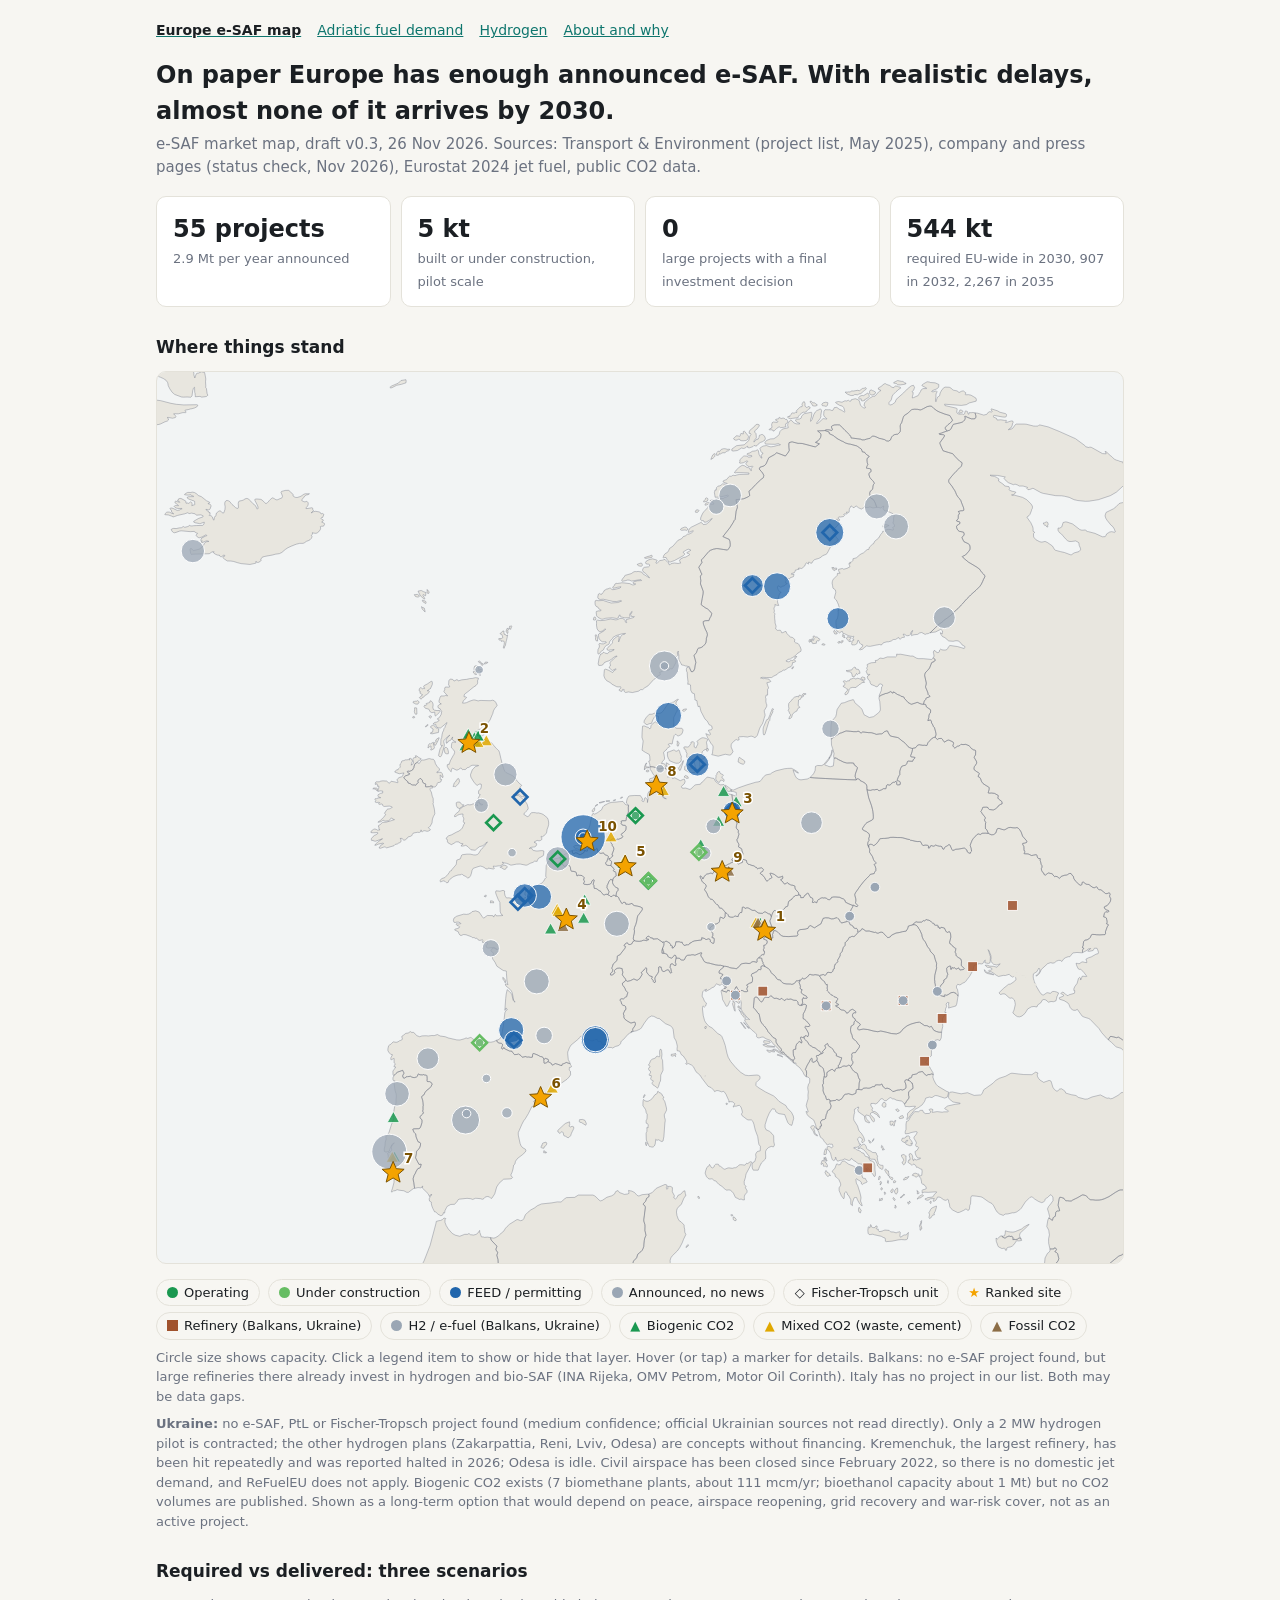
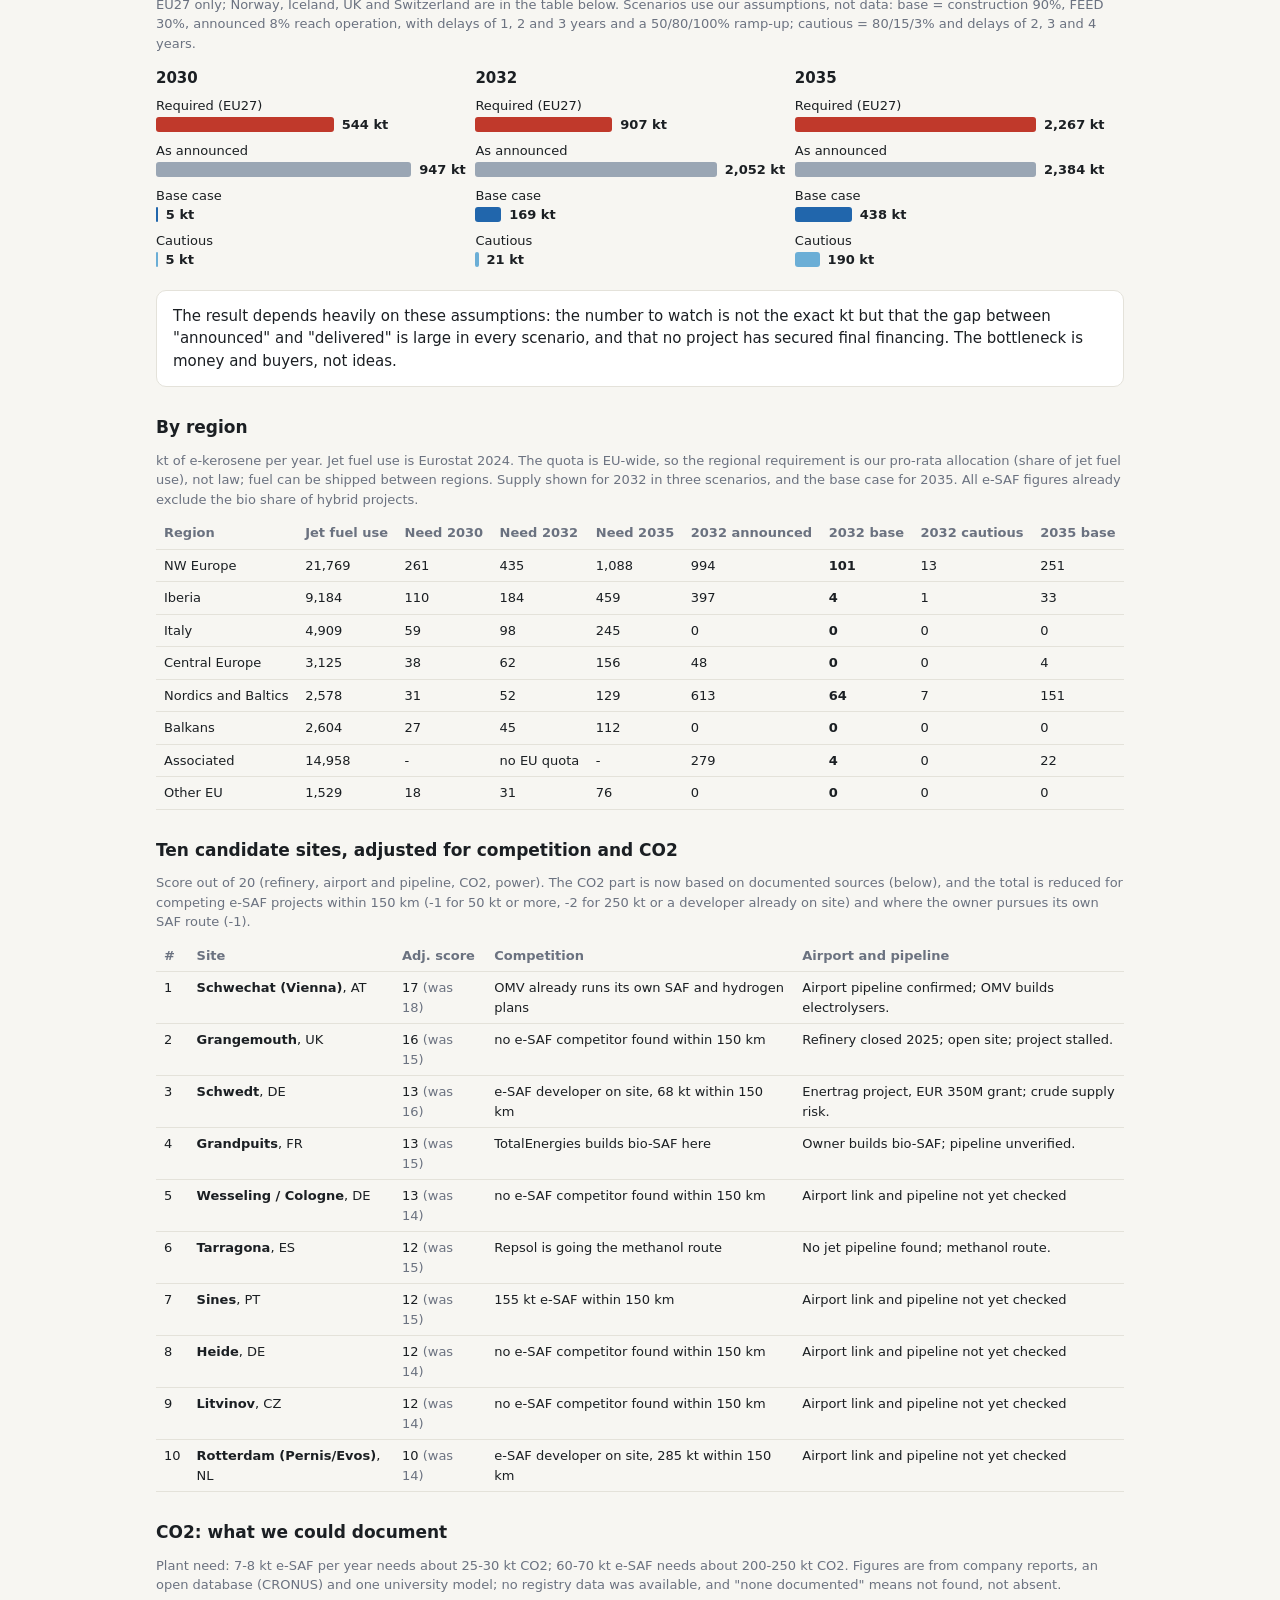
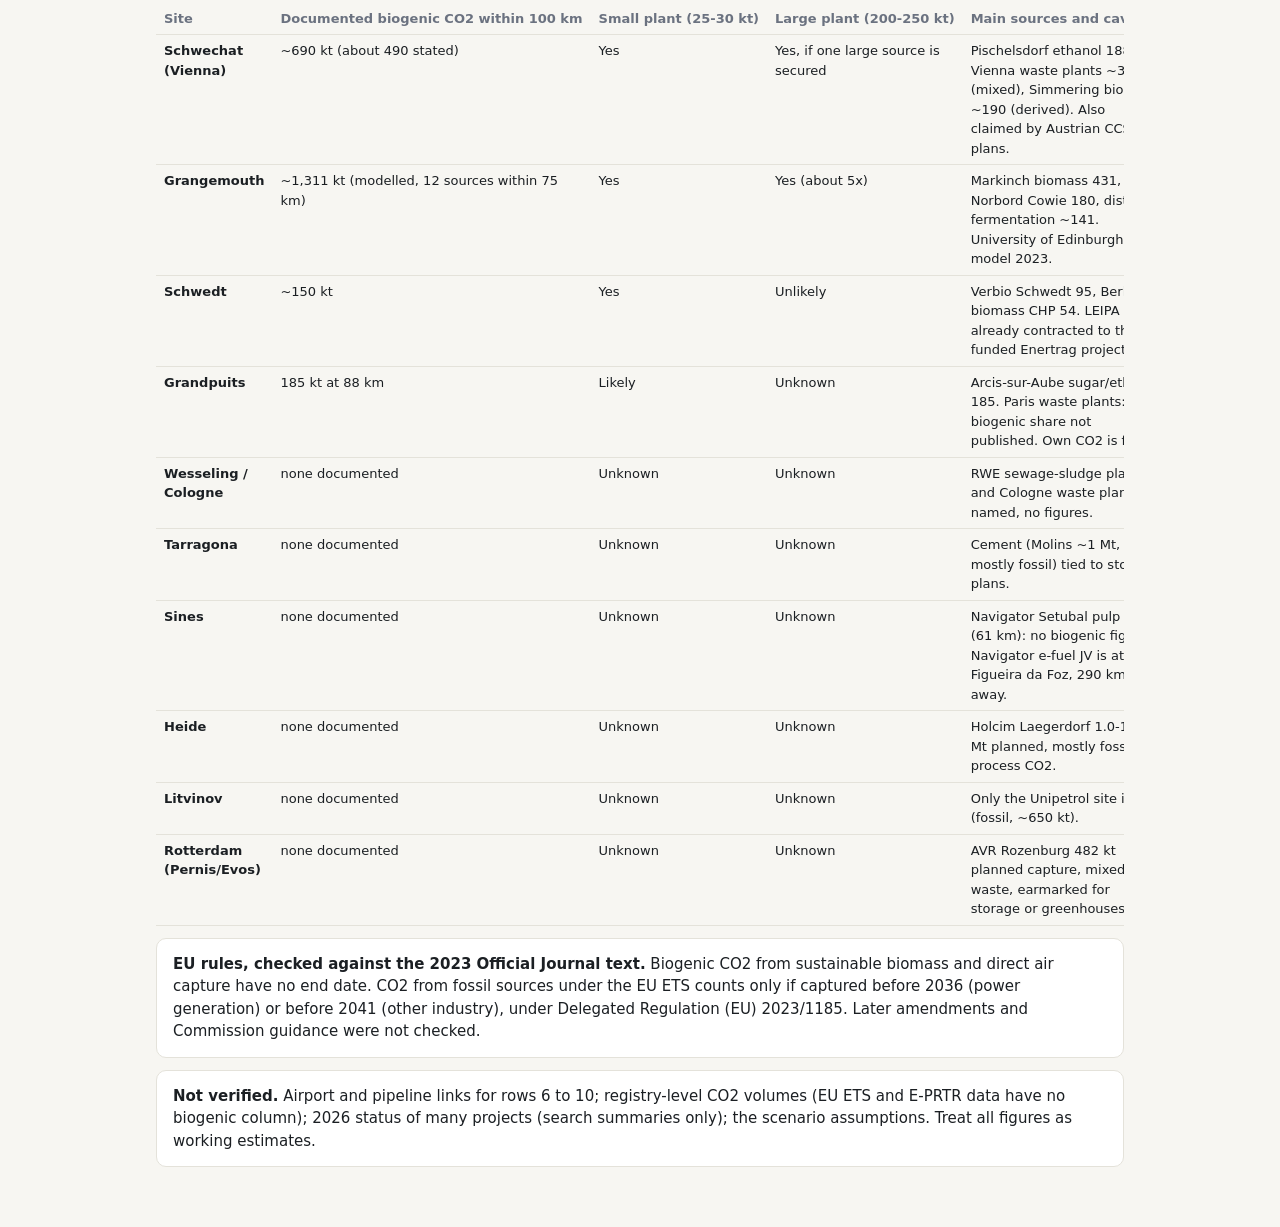
==== commit b92a5470: "Map: draw Crimea as part of Ukraine (remove isthmus border) Co-Authored-By: Claude Sonnet 5.5 <norep" ====
--- a/index.html
+++ b/index.html
@@ -9,7 +9,7 @@
 <h1>On paper Europe has enough announced e-SAF. With realistic delays, almost none of it arrives by 2030.</h1>
 <p class="sub">e-SAF market map, draft v0.3, 26 Nov 2026. Sources: Transport &amp; Environment (project list, May 2025), company and press pages (status check, Nov 2026), Eurostat 2024 jet fuel, public CO2 data.</p>
 <div class="kpis"><div class="card kpi"><b>55 projects</b><span>2.9 Mt per year announced</span></div><div class="card kpi"><b>5 kt</b><span>built or under construction, pilot scale</span></div><div class="card kpi"><b>0</b><span>large projects with a final investment decision</span></div><div class="card kpi"><b>544 kt</b><span>required EU-wide in 2030, 907 in 2032, 2,267 in 2035</span></div></div>
-<h2>Where things stand</h2><div class="mapwrap" id="mapwrap"><svg class="m" id="map" viewBox="0 0 792 731" role="img" aria-label="Map of e-SAF projects, sites, Fischer-Tropsch units and CO2 sources"><path class="l" d="M449.5,577.2L449.4,577.3L449.4,577.2L449.4,577.1L449.5,577.1L449.5,577.2ZM275.9,434.2L276.0,435.2L275.5,435.4L275.0,435.1L274.1,435.1L273.3,435.3L273.5,433.5L275.1,433.8L275.9,434.2ZM270.0,429.1L269.6,430.4L268.4,430.0L268.3,429.6L269.6,428.9L269.9,428.9L270.0,429.1ZM247.2,337.6L244.7,340.1L243.8,339.7L242.9,339.9L242.7,339.8L243.1,338.9L243.7,336.9L244.7,336.1L246.0,333.9L247.0,333.3L247.4,333.4L247.6,333.6L248.1,336.0L247.4,336.9L247.2,337.6ZM268.1,387.6L267.2,388.4L264.4,389.2L263.2,390.1L261.0,392.0L260.6,392.1L257.4,391.7L254.9,389.2L253.4,388.2L252.8,388.1L252.1,388.4L250.7,388.7L249.3,388.7L250.0,387.5L251.0,386.9L248.8,386.4L248.2,386.1L247.5,385.3L245.7,385.2L244.9,385.4L243.5,386.4L241.3,387.5L238.6,386.0L238.1,385.3L238.1,384.0L237.7,382.9L237.0,382.6L237.9,381.2L239.0,380.3L241.6,379.4L245.4,377.3L247.5,376.4L249.5,374.9L250.3,373.9L250.9,372.6L251.5,371.0L252.4,369.7L251.5,369.4L251.1,368.4L251.3,367.4L251.6,366.5L251.3,365.4L250.7,364.3L250.8,363.4L250.9,362.4L249.4,362.5L247.8,362.8L246.4,363.4L245.1,364.4L243.9,364.5L243.9,363.8L244.4,362.9L245.8,361.6L247.3,360.5L247.8,359.7L248.2,358.7L248.9,357.9L250.8,356.5L254.4,354.8L254.9,354.7L256.4,354.9L257.8,354.7L259.0,354.1L260.2,354.0L262.9,355.7L262.1,353.0L263.3,352.4L265.1,354.8L265.8,355.0L267.1,354.7L266.6,354.3L266.0,354.3L265.1,353.9L264.5,353.2L263.3,350.7L263.4,349.3L264.2,347.8L265.0,346.4L264.3,346.2L263.7,345.7L263.6,344.3L263.8,343.1L265.3,342.0L265.8,340.4L266.0,338.6L265.7,337.8L264.2,337.9L263.5,338.3L262.8,338.8L262.1,338.8L260.3,336.8L259.2,335.3L257.3,332.1L257.0,330.2L258.5,326.2L260.9,323.6L263.7,322.7L263.2,322.5L258.9,322.4L257.5,322.8L256.2,323.8L255.5,324.2L254.7,324.3L254.0,324.8L253.3,325.6L252.6,326.0L251.2,325.9L250.5,326.1L250.0,325.6L249.6,324.9L249.1,324.7L248.5,325.0L247.2,325.9L245.9,326.5L244.4,325.9L242.3,324.7L241.9,325.2L241.4,326.2L241.2,327.8L239.7,326.4L238.5,324.5L238.0,323.4L238.0,322.0L238.7,321.5L239.4,322.0L240.5,318.8L242.7,314.7L243.5,313.5L244.0,312.0L243.9,310.9L243.4,310.1L241.4,308.1L241.4,306.5L241.6,304.7L242.2,303.6L242.4,303.4L245.1,303.5L244.1,302.9L242.0,301.3L242.0,300.7L242.5,299.2L242.3,299.3L241.9,300.0L241.0,301.7L240.5,302.1L239.0,302.5L238.7,303.3L238.5,303.6L237.7,303.6L237.5,304.4L237.4,304.5L237.1,303.6L237.1,302.2L237.4,301.0L238.0,300.0L240.1,297.7L239.1,298.4L236.7,300.5L235.5,301.9L235.2,302.3L235.1,302.7L235.1,303.2L235.6,305.6L235.5,306.7L233.4,314.2L233.0,314.9L232.7,315.3L232.3,315.4L231.4,315.2L230.9,314.7L230.9,314.1L231.1,313.1L231.9,309.6L232.3,308.6L232.9,307.7L234.0,306.1L234.0,306.0L233.2,306.3L232.9,306.2L232.6,305.9L232.8,301.2L233.4,299.6L233.7,297.4L234.2,295.4L234.9,294.0L235.4,292.2L236.1,291.4L236.4,290.2L237.2,288.9L237.8,287.5L237.5,287.6L233.3,291.2L232.3,291.9L230.8,291.7L229.7,291.3L228.8,290.4L228.5,288.8L227.4,288.8L226.5,288.5L226.5,288.3L227.7,287.3L229.6,287.0L231.4,285.6L229.8,284.6L229.9,284.3L231.3,283.5L233.0,280.7L233.4,278.2L232.5,277.0L232.2,276.2L230.6,275.4L230.3,274.2L230.5,273.6L231.0,273.0L231.8,272.5L233.1,272.1L232.0,271.6L231.5,271.0L231.2,270.2L231.2,269.7L231.8,267.6L232.1,266.7L232.8,265.6L235.9,265.6L236.3,265.1L236.6,265.1L238.2,265.6L238.0,265.1L235.4,262.4L235.2,261.9L235.9,260.5L235.9,259.8L235.8,259.1L236.1,258.6L236.9,258.3L239.4,258.4L240.0,258.1L239.7,257.4L239.1,256.5L239.0,255.8L239.2,255.1L239.2,253.7L239.3,253.1L239.9,252.2L240.4,251.9L241.0,251.8L242.4,252.1L242.9,252.4L243.5,253.3L244.0,253.2L245.7,252.3L246.2,252.2L246.9,253.3L249.8,252.4L253.8,252.0L256.2,251.4L258.7,251.2L261.0,250.6L263.5,250.9L263.5,251.3L263.4,251.8L262.8,253.2L262.9,254.8L262.8,255.3L262.5,255.9L261.6,257.0L259.2,258.6L254.8,262.2L252.2,264.1L251.9,264.9L251.7,266.2L253.2,266.4L253.8,266.8L253.5,267.4L251.2,269.5L250.5,271.5L252.3,271.4L253.7,271.1L256.6,269.8L259.3,268.9L260.6,268.9L263.1,269.6L263.7,269.6L264.8,269.3L265.8,269.3L273.2,269.5L275.2,269.1L276.6,269.6L277.7,270.8L278.8,273.1L278.8,273.5L278.1,274.5L276.9,275.9L275.9,277.7L275.6,278.7L275.4,279.8L275.0,280.7L273.0,285.4L271.0,288.0L270.1,289.8L269.0,291.3L268.0,292.2L266.8,292.8L263.5,293.5L262.6,293.9L261.6,294.8L260.4,295.2L261.7,295.1L263.1,294.7L265.5,294.5L268.3,296.0L268.0,297.3L266.9,298.3L264.4,298.5L262.0,300.7L260.9,301.4L259.8,301.7L258.4,301.6L255.8,301.0L254.6,300.4L255.7,301.4L256.8,301.9L263.5,303.2L263.9,303.1L266.1,301.7L268.9,301.7L274.4,304.1L275.9,306.0L278.2,308.6L279.4,309.7L280.3,310.6L280.8,312.0L281.9,316.7L283.0,321.2L284.6,326.2L285.3,327.5L286.3,328.5L291.0,330.7L292.1,331.4L293.9,333.6L295.7,335.8L297.3,337.5L299.1,338.9L298.3,339.7L297.6,340.8L298.1,342.4L298.8,343.9L300.2,346.3L301.5,348.9L301.1,348.5L300.6,348.3L299.9,348.3L299.2,348.2L298.0,347.4L296.9,346.4L294.6,346.8L293.3,346.6L292.2,346.6L294.3,347.2L296.6,347.3L301.7,351.6L303.4,354.2L304.4,357.6L303.7,359.2L302.6,360.2L301.6,361.3L300.7,362.6L303.5,364.5L304.1,364.4L304.7,364.2L305.3,363.5L306.3,362.0L306.9,361.4L308.6,361.2L310.1,361.3L311.5,361.6L312.8,361.5L315.4,362.2L316.7,362.8L320.0,365.5L320.7,367.0L321.1,369.0L321.1,371.1L320.6,373.1L319.9,374.8L319.5,377.1L319.3,377.9L318.9,378.5L317.1,380.4L315.9,381.1L315.5,380.8L314.9,380.8L314.9,381.2L315.4,382.2L315.5,383.3L314.4,384.1L313.3,384.4L311.6,384.0L309.1,385.5L310.9,386.3L311.3,387.1L310.8,388.6L309.8,389.3L308.5,389.5L307.2,389.6L306.2,390.0L305.2,390.7L306.5,390.3L307.3,390.6L307.9,391.8L308.4,392.2L310.8,392.7L312.3,392.7L315.2,392.4L316.6,392.5L317.1,392.7L317.1,393.7L316.9,396.2L316.5,396.7L312.7,398.8L311.9,400.3L311.7,401.2L309.4,401.1L308.4,402.0L306.5,402.6L305.1,403.3L303.7,404.1L302.6,404.4L297.7,403.4L294.7,403.5L290.7,404.3L289.7,404.2L288.1,403.4L286.5,402.8L284.7,402.5L283.1,401.8L284.1,403.3L281.9,404.7L280.9,404.9L279.9,404.9L277.7,405.3L275.7,405.1L276.0,406.1L276.6,407.0L276.2,407.4L275.7,407.5L271.9,406.8L271.4,406.9L270.9,407.6L269.6,407.2L268.2,406.2L266.8,405.5L265.3,405.1L264.1,405.3L259.3,406.9L258.3,408.6L257.8,410.9L257.1,413.0L255.9,414.6L254.6,414.8L253.3,413.7L250.9,412.5L250.0,411.6L249.8,411.6L249.5,411.9L248.6,412.3L247.6,412.3L246.0,412.6L243.4,413.6L242.3,414.3L240.0,416.1L239.5,416.6L238.7,418.5L237.4,418.8L236.2,417.6L234.9,417.2L233.5,417.6L232.6,418.2L232.3,417.7L232.2,416.7L233.3,415.4L236.0,414.5L238.4,412.0L239.6,410.4L240.0,409.6L240.6,409.0L241.4,408.8L241.8,407.9L245.1,404.1L245.4,403.3L245.6,401.7L245.8,400.2L248.6,399.2L249.8,396.1L250.2,395.8L254.0,395.3L256.8,395.3L259.6,395.9L261.0,396.0L262.5,395.7L263.6,394.9L265.5,391.8L266.6,390.5L267.9,389.3L269.0,387.9L270.9,385.3L269.6,386.2L268.1,387.6ZM249.8,354.5L250.2,354.8L251.5,354.8L251.1,355.6L249.7,356.5L248.8,357.4L247.6,358.1L247.1,357.3L246.4,357.3L245.5,355.7L245.3,353.2L246.6,352.6L248.3,352.6L249.8,354.5ZM269.5,239.2L268.2,239.3L268.9,238.1L269.7,237.8L271.2,238.0L271.0,238.5L269.5,239.2ZM287.6,214.2L287.3,214.5L286.2,212.5L287.0,210.2L288.1,210.3L288.2,210.9L288.1,211.4L287.6,211.5L287.5,211.6L287.7,212.7L287.7,213.9L287.6,214.2ZM284.4,213.8L284.7,215.1L285.3,214.8L286.2,216.1L286.7,216.1L287.5,215.6L287.3,216.8L286.5,220.2L286.3,220.8L286.2,221.8L286.0,222.0L285.7,224.1L285.2,224.8L284.7,226.4L284.6,226.6L283.9,226.0L284.6,223.5L284.8,222.0L284.6,221.3L284.3,220.6L283.2,220.6L282.3,220.9L282.2,220.5L282.1,219.9L281.9,219.7L280.8,219.8L280.4,219.6L280.2,219.1L280.1,218.7L281.2,218.4L282.2,218.6L283.6,217.7L282.7,215.1L281.5,214.9L281.3,214.6L281.5,214.2L282.1,213.9L283.2,212.6L283.8,212.4L284.5,212.4L284.4,213.8ZM290.8,208.4L290.8,208.6L290.2,210.3L290.2,210.9L289.2,210.8L289.0,210.7L288.9,209.7L289.0,208.7L289.1,208.4L289.4,208.3L289.7,208.5L290.3,208.0L290.5,208.0L290.8,208.4ZM262.1,247.8L261.4,248.0L260.8,248.0L259.7,246.9L259.3,246.0L259.4,245.5L259.8,245.3L260.9,245.6L261.4,246.6L261.4,247.2L261.6,247.4L262.2,247.6L262.1,247.8ZM265.0,248.8L264.8,248.9L264.4,248.5L263.7,247.2L264.8,247.0L265.4,247.1L265.1,247.7L265.0,248.8ZM263.4,243.2L263.3,243.6L264.2,243.6L265.5,244.0L266.3,244.1L267.0,244.6L266.6,245.6L266.2,245.8L265.8,245.9L264.2,244.9L262.1,245.3L261.7,245.2L261.4,245.0L261.3,244.6L261.3,243.9L261.2,243.7L260.5,244.4L260.1,244.3L260.0,244.0L259.9,243.4L260.0,242.5L260.4,241.2L261.1,240.9L262.3,241.1L263.5,241.8L263.9,242.3L263.9,242.6L263.4,243.2ZM267.4,240.1L266.3,240.6L265.9,240.2L265.8,238.9L264.5,238.4L263.9,238.1L263.5,237.4L263.6,237.2L264.4,237.0L265.8,238.1L266.4,239.1L267.4,239.3L267.5,239.5L267.4,240.1ZM220.8,290.8L220.1,291.0L220.1,290.7L221.3,289.3L222.0,289.1L222.3,289.3L221.8,290.0L220.8,290.8ZM238.8,313.0L237.3,313.0L236.8,312.8L236.1,312.4L235.4,309.7L235.7,308.7L236.0,308.3L236.3,307.9L237.1,307.8L237.9,308.3L238.2,308.7L238.8,310.6L239.0,312.1L238.8,313.0ZM230.8,295.5L226.0,296.6L224.3,296.5L224.2,296.0L224.5,295.6L225.9,295.3L226.4,292.7L224.4,291.5L224.3,291.1L224.4,290.6L224.7,290.3L225.9,289.7L226.4,289.6L226.9,289.6L227.8,290.4L228.8,291.8L230.1,292.0L231.0,292.7L230.8,295.5ZM226.6,303.6L227.0,306.1L227.4,307.7L227.4,308.2L227.0,308.9L225.1,309.9L224.4,309.9L224.4,309.7L224.9,308.7L224.5,307.6L224.7,306.7L224.5,306.5L224.1,306.6L222.7,308.0L222.2,308.2L222.1,307.9L222.5,306.7L222.5,306.0L222.7,305.5L223.1,305.1L223.6,304.7L224.0,304.7L224.3,305.0L225.5,304.1L226.6,303.6ZM228.5,305.9L228.2,306.1L227.6,306.0L227.4,305.7L227.2,305.2L227.2,304.3L227.6,303.7L229.1,302.7L228.5,302.4L228.4,302.2L228.8,301.4L230.5,300.1L231.0,299.9L231.4,299.9L230.5,302.1L228.5,305.9ZM225.7,256.2L224.2,259.6L223.6,259.7L223.1,260.5L221.5,261.4L222.9,261.4L223.3,261.8L223.3,262.4L223.0,262.8L221.2,264.4L219.9,265.0L218.6,266.6L217.9,266.6L217.2,267.7L216.6,268.1L216.3,268.1L215.9,267.9L215.1,266.9L216.6,265.9L216.8,265.3L217.8,264.7L217.7,264.6L216.1,263.7L215.4,263.2L215.5,262.9L216.3,262.3L215.9,262.2L215.6,261.9L215.2,261.7L215.0,261.4L215.0,260.6L215.1,259.7L215.6,259.3L215.7,258.9L216.0,258.8L216.7,259.0L217.5,259.7L218.3,259.4L219.4,259.6L219.4,259.4L218.6,257.7L218.8,257.4L219.2,257.0L221.6,255.8L224.5,253.8L225.3,253.5L225.5,253.7L225.8,254.8L225.7,256.2ZM224.7,283.4L224.4,283.7L224.0,283.7L223.5,283.3L222.9,282.4L224.2,281.8L224.8,282.1L225.0,282.6L225.0,283.0L224.7,283.4ZM226.4,272.9L226.3,273.8L226.1,274.8L226.4,275.9L226.5,276.6L227.0,276.9L227.3,277.2L229.5,277.6L231.7,277.5L232.0,277.8L232.1,278.3L231.7,278.9L230.6,279.9L229.1,281.5L228.7,281.9L228.2,281.9L227.9,281.7L227.7,278.8L226.2,279.2L224.9,279.2L224.2,278.8L223.7,278.1L222.8,276.4L220.0,275.7L219.2,274.7L218.9,274.1L219.1,273.8L219.6,273.1L220.4,273.3L220.8,273.2L221.1,272.9L221.1,272.6L220.7,272.0L220.7,271.8L223.6,271.0L223.8,269.7L224.4,269.6L225.1,270.0L226.1,271.3L226.4,272.9ZM213.6,269.4L215.0,270.5L213.9,272.3L212.2,272.3L209.9,271.0L209.9,270.8L210.1,270.3L210.4,270.0L210.8,269.9L211.4,270.2L212.2,269.8L212.9,269.9L213.6,269.4ZM213.1,280.5L212.6,280.6L211.9,280.5L211.5,280.2L211.1,279.0L211.0,278.3L211.2,276.9L211.2,275.3L212.5,275.3L212.9,275.5L213.1,280.3L213.1,280.5ZM211.1,283.4L210.0,283.7L209.7,283.6L209.6,283.3L209.8,282.6L210.6,282.4L211.2,282.7L211.3,283.1L211.1,283.4ZM225.5,339.5L224.5,339.4L223.7,339.7L223.3,340.1L222.8,340.0L221.5,340.1L220.3,340.1L220.1,339.6L220.3,338.1L220.1,337.6L218.9,337.4L218.5,337.1L217.8,336.0L217.6,335.5L217.6,334.8L216.9,334.0L216.0,333.3L215.5,333.3L214.5,334.3L213.7,335.4L214.0,335.9L214.2,336.6L213.8,337.1L212.4,338.2L212.2,338.7L211.8,338.9L211.2,338.6L209.6,338.6L208.8,338.5L208.0,337.6L205.9,337.0L205.5,335.7L205.1,335.5L202.7,333.2L202.4,332.4L202.7,332.0L203.6,331.2L206.6,330.1L207.1,329.7L207.1,329.3L206.2,328.8L205.5,328.3L205.2,327.9L205.2,327.6L205.6,327.3L206.5,327.2L207.2,327.4L207.8,327.1L208.8,326.7L209.5,326.3L210.1,325.2L210.7,324.1L210.7,323.6L211.3,321.7L211.6,321.2L213.5,319.9L213.9,320.7L214.9,320.8L215.7,320.2L216.7,318.2L217.4,318.1L218.2,318.2L219.7,318.0L222.4,317.1L223.6,317.0L225.3,317.5L226.6,317.5L227.7,318.9L228.3,321.2L229.7,323.4L231.5,325.3L231.6,326.5L230.9,327.1L229.5,327.9L229.6,328.7L230.4,328.3L231.2,328.1L233.1,328.3L233.8,329.2L234.2,330.4L234.5,331.5L234.3,332.6L233.8,332.3L233.3,331.2L232.7,330.8L232.0,330.5L232.3,331.9L232.2,333.8L232.5,334.0L233.4,334.0L232.8,335.9L231.6,336.5L230.2,336.7L229.8,337.3L229.6,338.2L228.8,339.5L227.9,340.3L226.7,340.1L225.5,339.5ZM287.4,405.8L286.3,406.5L286.0,407.2L285.8,407.6L285.1,407.8L284.5,407.8L282.0,406.2L281.4,406.3L281.9,405.5L283.5,404.9L284.4,404.2L286.4,404.9L287.4,405.8ZM758.9,476.0L758.5,476.2L754.3,475.9L753.5,476.0L750.9,476.3L748.4,479.4L747.0,479.4L744.9,480.2L743.5,481.1L741.9,483.3L740.6,482.4L739.1,482.4L737.5,483.0L735.7,484.4L734.6,484.7L732.6,484.3L730.2,485.1L725.1,489.8L723.4,493.3L722.8,493.9L721.9,494.8L721.0,495.2L720.5,495.2L722.9,492.7L723.7,491.8L723.8,491.1L723.8,490.0L723.1,488.7L721.1,492.0L720.0,492.5L718.5,493.5L718.4,495.8L718.6,497.5L719.2,499.6L720.3,502.4L719.7,502.5L717.9,501.3L717.8,499.4L716.6,497.7L714.6,497.7L713.7,497.9L712.6,496.0L711.0,495.3L709.8,495.5L708.6,495.2L706.0,493.2L704.2,493.0L704.2,494.4L703.4,495.4L702.3,495.7L701.5,496.1L699.5,494.8L698.7,493.8L695.6,494.8L693.9,494.7L690.0,495.6L688.3,494.7L684.7,492.1L683.4,491.6L682.3,491.7L681.7,490.9L682.4,490.5L683.3,490.5L684.2,490.2L684.5,489.7L684.4,488.9L682.6,488.2L680.9,488.1L679.8,487.3L679.0,486.4L680.9,486.4L682.8,487.1L685.9,487.3L688.7,488.0L689.4,487.1L691.0,485.7L691.3,485.2L688.6,486.2L685.9,485.6L684.9,484.7L684.0,483.4L683.6,482.0L683.9,480.6L683.6,478.1L682.7,475.9L682.3,474.7L681.4,473.6L682.3,476.1L682.7,477.7L683.3,479.2L683.1,483.2L682.8,484.6L681.7,484.9L680.2,484.7L678.7,484.3L679.1,482.1L678.3,482.8L677.1,485.0L676.1,485.3L674.0,485.1L669.9,486.5L669.6,488.0L669.0,490.1L668.3,491.3L668.2,492.0L666.4,495.2L666.2,495.5L662.9,499.8L662.5,500.2L660.4,501.2L659.1,502.1L658.1,502.5L656.5,502.0L655.9,502.7L655.5,503.5L655.5,505.0L656.3,506.2L657.0,510.1L656.8,511.7L656.1,510.6L655.1,509.5L653.1,508.6L651.0,508.9L648.6,510.5L647.0,511.1L646.2,510.7L645.7,510.7L645.5,511.2L645.5,511.5L645.8,511.8L645.7,512.1L645.4,512.2L641.7,511.0L640.1,510.0L638.8,508.0L639.5,507.3L640.0,507.0L641.9,506.9L642.3,506.7L642.3,506.2L642.5,505.6L642.4,504.7L642.2,503.8L643.0,502.4L644.3,501.3L645.1,500.1L645.1,498.5L646.5,497.7L647.6,496.3L647.9,494.8L648.4,493.8L647.6,491.6L647.5,490.2L647.4,489.0L647.8,488.3L648.9,487.5L650.1,487.0L650.5,487.0L650.7,487.4L650.8,489.8L651.0,489.9L651.4,489.6L652.0,488.2L652.4,488.6L653.0,488.7L653.5,488.4L653.8,488.4L654.2,488.8L654.9,489.3L655.7,489.5L656.3,489.1L656.8,488.5L657.3,488.7L658.4,490.4L658.8,490.2L661.2,489.9L661.6,489.4L661.9,489.0L659.4,486.7L659.5,485.1L659.6,483.1L659.3,482.0L658.8,481.1L656.9,480.0L655.5,478.9L655.2,478.4L655.1,477.8L655.0,476.8L654.5,476.0L654.4,475.3L654.8,474.1L654.9,473.0L654.8,472.5L654.4,472.1L653.8,472.0L652.9,471.4L652.3,470.4L650.7,469.1L650.2,468.9L649.9,468.2L649.8,467.4L650.1,466.4L650.5,464.9L650.8,463.5L650.8,462.6L650.6,460.5L649.8,458.9L649.4,458.7L648.7,459.2L648.0,459.5L647.4,459.2L646.7,458.3L645.6,455.9L643.5,455.4L642.7,455.3L641.9,456.5L641.6,456.1L641.4,455.4L640.9,455.1L640.4,455.4L640.2,455.1L640.5,454.1L639.8,453.6L638.2,453.6L637.4,453.3L637.2,452.5L636.8,452.0L635.8,451.8L635.0,451.1L634.1,450.1L632.9,449.5L631.2,449.2L631.0,449.1L630.9,448.9L629.8,449.6L629.1,450.1L628.3,449.8L627.0,451.0L624.4,451.1L623.1,451.0L622.4,450.7L620.0,452.5L619.7,453.2L619.2,453.4L617.6,453.8L616.0,454.3L615.6,456.0L615.1,457.0L614.2,458.4L611.2,458.9L608.5,459.6L605.9,460.0L602.3,461.7L601.1,463.2L600.0,463.6L599.0,463.7L598.3,462.9L596.1,460.7L595.2,459.6L594.1,459.3L592.8,459.4L591.6,460.0L590.4,460.1L589.0,459.3L588.8,459.4L588.3,459.5L584.8,458.6L584.5,458.4L584.3,458.4L583.8,458.3L581.2,458.4L578.7,456.6L577.9,456.5L577.4,457.3L576.9,458.1L575.2,458.9L574.8,459.3L574.5,459.0L574.4,458.3L574.6,457.7L574.3,457.1L573.7,456.4L573.5,456.1L572.7,456.2L572.4,456.2L571.2,455.6L570.5,454.2L569.3,453.5L568.5,453.3L568.1,452.7L567.8,451.9L567.5,451.3L567.5,451.2L567.3,450.3L567.0,450.2L565.8,450.3L566.0,447.2L567.8,444.9L568.2,443.7L568.9,441.2L569.5,440.0L570.1,439.1L570.5,438.2L570.7,437.3L571.2,437.2L572.7,438.0L574.0,438.4L574.3,438.0L574.5,437.5L574.4,437.2L573.4,436.1L572.7,435.4L572.7,435.0L572.9,434.1L573.0,433.0L572.9,431.9L572.2,429.3L572.1,428.2L572.7,426.9L574.9,423.8L575.7,422.6L576.7,421.2L579.4,417.8L581.2,415.8L582.3,414.8L584.1,412.9L584.8,411.9L588.0,411.2L588.3,410.3L588.9,409.3L589.3,408.9L589.4,407.2L588.8,405.1L588.3,404.4L588.0,403.9L588.2,403.5L588.6,403.3L589.0,403.3L589.5,402.8L589.4,402.2L588.1,400.9L587.5,399.9L586.6,397.3L584.8,394.6L584.2,393.7L584.2,392.9L584.4,392.0L584.2,391.0L583.5,389.6L583.6,389.5L583.5,387.8L584.0,387.5L584.8,387.2L585.8,387.3L586.6,387.6L587.7,388.4L588.0,388.2L589.8,386.8L591.6,384.6L592.2,383.4L592.6,382.8L594.2,382.5L595.6,382.4L596.5,382.4L598.7,382.2L600.0,382.0L601.1,381.6L603.5,381.5L607.2,381.7L609.7,381.7L611.4,381.9L615.5,383.1L617.0,383.3L617.7,383.9L619.1,384.1L621.5,384.7L623.7,385.0L625.2,384.9L626.0,385.1L627.5,387.8L627.8,388.1L628.5,388.2L629.7,387.9L631.5,388.0L632.6,388.6L632.4,390.2L632.7,390.4L633.2,390.4L633.8,389.4L634.2,388.5L634.6,388.2L636.4,388.8L637.2,388.7L638.0,388.0L638.5,387.9L639.8,388.4L641.4,388.8L642.7,388.8L643.5,389.2L644.1,390.9L644.6,391.2L645.1,391.3L645.8,389.8L646.5,389.2L647.4,388.8L648.0,388.6L648.5,388.1L649.0,387.5L649.5,387.5L649.9,387.7L650.4,388.4L651.1,390.1L651.9,391.7L652.4,392.3L653.9,391.8L654.9,391.3L656.8,391.2L659.2,390.8L661.0,390.4L662.2,390.4L662.9,391.0L664.0,391.9L664.3,393.4L665.7,394.4L666.8,394.6L667.2,393.5L667.9,392.8L667.7,391.8L667.5,390.6L667.1,389.4L666.7,388.1L667.3,386.3L668.0,384.7L668.3,383.9L669.4,382.3L670.5,381.2L672.1,379.4L673.3,378.7L674.3,379.0L674.9,379.3L676.5,378.2L679.2,378.1L681.5,378.3L681.7,378.3L682.8,378.9L684.0,379.4L684.8,379.4L685.8,379.3L686.9,378.6L687.7,378.0L688.7,375.0L689.0,374.5L689.5,374.3L690.4,374.2L692.1,374.8L694.0,375.3L695.1,375.3L698.1,373.6L699.8,373.4L701.8,373.7L703.7,373.8L705.1,373.5L706.2,374.1L707.4,375.4L708.5,377.2L709.7,380.6L713.1,384.5L713.2,385.3L712.9,385.8L711.2,386.3L709.8,386.5L709.7,387.2L710.1,387.9L710.7,389.0L710.8,390.3L710.8,391.6L711.1,392.7L711.6,393.1L711.7,393.7L711.0,394.3L710.9,394.8L711.1,395.0L714.2,395.1L715.7,395.8L716.9,396.4L717.4,396.4L718.7,396.1L720.2,395.8L721.1,395.8L721.4,396.2L721.7,397.4L722.2,398.5L722.7,398.9L723.5,398.9L724.1,398.9L724.4,399.3L724.0,400.0L724.1,400.7L724.5,401.6L724.9,403.7L725.4,404.3L725.6,405.0L725.6,406.0L725.3,406.7L725.0,407.3L725.3,408.7L726.2,410.3L726.9,410.7L727.4,412.1L728.4,412.5L729.9,411.3L731.0,410.7L732.4,411.1L733.7,411.3L734.6,412.1L735.3,413.2L736.0,413.8L736.8,413.5L738.3,413.8L739.1,414.7L739.7,415.2L740.7,414.5L741.4,413.5L744.2,412.6L745.9,412.4L746.4,412.2L747.4,411.5L748.4,411.1L749.4,411.2L750.3,412.6L751.3,413.5L751.6,415.1L752.8,417.1L755.7,419.9L756.9,420.8L757.7,420.7L758.1,420.4L758.3,420.1L758.5,418.8L758.8,418.2L759.5,418.2L761.7,419.9L763.0,420.1L764.1,420.2L765.7,421.5L767.4,422.7L768.7,422.8L769.7,422.3L770.4,422.1L770.9,422.5L771.3,423.5L772.0,424.3L772.8,424.5L773.9,424.5L775.9,426.1L777.7,427.6L778.9,427.7L779.9,427.2L780.7,427.1L781.3,427.5L781.5,428.2L781.1,429.0L781.1,430.3L781.9,431.6L781.9,432.8L781.7,433.9L781.2,434.8L780.1,436.2L779.0,437.5L777.5,438.1L776.6,438.6L776.8,439.5L777.4,440.4L778.7,441.1L780.2,441.6L780.4,442.2L780.2,442.5L779.2,442.8L777.9,442.5L777.4,443.0L776.8,443.8L776.4,445.3L776.1,446.7L777.5,447.1L778.4,447.7L778.6,448.8L778.9,450.1L779.0,451.2L778.6,451.8L778.5,452.3L778.7,452.6L779.4,452.7L779.9,453.0L779.9,453.6L779.0,455.0L778.1,457.6L777.6,458.9L777.7,460.4L777.2,461.3L776.3,461.3L773.0,461.5L770.3,461.4L769.0,461.2L767.1,461.1L766.2,461.4L765.0,463.8L764.0,464.8L762.5,465.6L760.8,465.8L759.8,466.9L759.5,468.4L759.4,469.8L759.3,470.4L758.9,471.1L758.8,471.5L758.8,472.0L759.2,472.1L759.7,472.3L759.7,472.7L759.5,473.1L759.0,473.6L758.8,474.3L758.8,475.1L758.9,476.0ZM684.5,493.3L686.1,494.2L684.4,494.0L680.7,493.1L679.1,492.2L678.6,491.3L678.4,490.0L679.3,491.3L680.0,491.9L684.5,493.3ZM611.9,611.6L609.1,612.2L608.3,611.6L609.2,610.4L610.8,609.7L611.3,609.6L612.0,610.8L611.9,611.6ZM798.5,584.7L799.3,585.0L800.8,585.5L801.7,586.2L802.2,586.3L803.5,585.1L805.3,585.1L806.9,585.3L807.7,585.5L808.7,585.9L810.0,586.2L810.5,585.6L811.2,583.9L811.4,583.6L811.7,583.4L812.6,583.3L813.4,583.4L813.8,583.8L814.2,585.1L815.3,585.6L817.1,587.9L818.1,588.8L818.4,589.1L818.1,589.6L818.2,590.1L818.8,590.9L819.7,591.1L820.7,591.0L821.2,591.3L821.6,591.7L821.6,592.3L821.6,592.7L821.8,593.5L822.6,594.7L823.5,595.4L823.9,596.1L824.7,598.7L825.1,600.2L824.9,601.6L824.4,603.0L823.2,604.8L823.5,605.6L823.8,606.6L823.7,607.3L824.5,609.6L824.9,611.0L824.6,611.3L824.4,611.8L825.9,612.9L827.7,613.8L828.4,614.0L830.5,613.5L831.8,613.5L833.2,614.3L835.1,616.5L837.2,619.2L837.6,620.0L837.8,620.4L838.2,621.1L837.8,621.1L837.1,620.4L835.4,618.8L834.6,619.5L833.8,620.8L833.1,625.5L832.4,626.0L831.2,626.0L829.9,625.9L828.9,626.1L828.6,626.4L828.8,626.9L829.1,627.7L829.3,628.7L829.3,629.5L829.8,630.2L830.5,630.9L830.6,631.7L830.4,632.7L830.3,633.4L830.1,633.9L830.4,635.0L831.2,636.4L831.6,636.9L831.5,639.6L831.7,640.8L831.9,642.4L831.8,645.1L832.0,645.7L832.2,645.9L832.9,646.0L833.5,646.3L833.8,646.7L833.7,647.1L832.9,648.3L832.8,649.2L832.6,650.4L832.3,651.1L831.6,652.5L831.1,653.9L830.9,655.0L831.1,655.6L832.4,655.8L833.1,656.6L835.1,658.2L835.4,658.9L834.9,659.9L834.9,660.3L835.2,660.9L835.3,661.8L835.3,662.9L835.3,664.3L835.6,664.5L836.9,665.8L837.9,667.1L837.9,667.5L837.5,668.5L837.6,669.7L837.6,670.0L837.2,669.5L836.4,669.4L835.7,669.3L835.2,669.7L834.3,670.6L833.2,671.6L832.3,672.5L831.8,673.2L831.3,673.1L831.0,672.5L830.8,671.7L830.9,668.8L830.7,667.9L830.2,667.2L829.7,666.9L829.2,666.7L828.5,666.6L827.7,667.5L826.4,668.4L824.5,668.3L823.2,668.1L822.6,668.0L820.0,666.6L819.5,666.6L818.6,666.0L817.5,665.6L815.6,666.4L814.8,666.2L813.7,665.5L813.3,665.7L812.0,667.9L809.8,670.2L808.7,670.6L808.1,668.3L807.6,667.4L807.3,667.2L806.8,667.0L806.4,667.1L805.1,668.7L803.0,669.7L801.3,670.3L798.5,671.0L796.5,671.4L795.5,671.4L793.6,671.1L791.9,670.6L790.1,670.6L788.8,670.9L785.8,672.6L780.5,676.1L776.6,677.9L774.4,678.6L772.6,678.9L769.7,679.0L767.2,678.7L765.5,678.7L764.6,678.3L763.3,676.9L761.7,675.4L761.0,675.1L760.0,674.8L758.6,674.7L755.2,676.7L754.1,677.3L753.0,677.8L750.6,679.0L749.6,679.7L748.3,679.7L746.6,679.5L745.1,679.5L744.2,678.5L743.6,677.5L741.6,676.8L740.2,676.6L739.9,677.1L739.5,678.6L738.9,682.4L738.8,683.3L740.0,687.1L740.0,687.7L739.1,687.9L738.1,687.9L737.4,688.3L736.9,688.9L736.5,692.2L735.3,692.8L734.7,693.5L734.2,695.5L733.9,695.5L731.9,694.0L731.1,693.9L731.8,692.3L731.0,689.1L730.1,686.2L730.9,684.3L732.7,682.1L734.6,679.4L734.6,677.8L734.5,676.5L734.0,675.7L732.9,674.5L731.2,675.7L729.9,677.1L729.2,677.4L728.2,678.1L727.8,679.5L726.8,680.6L725.1,681.0L722.5,679.9L719.6,678.1L718.0,676.7L716.8,676.3L715.5,676.9L711.9,680.5L708.6,685.6L707.8,686.5L704.7,688.7L702.6,689.4L701.6,689.3L697.5,690.3L695.4,690.4L693.8,691.5L690.7,690.3L688.8,688.7L687.7,687.0L685.9,683.5L684.6,681.8L681.7,680.3L676.5,676.6L675.2,676.2L671.7,675.7L668.0,675.4L667.3,676.7L667.0,682.0L666.4,683.4L666.1,686.2L665.7,687.0L664.9,687.5L663.9,686.6L663.1,686.3L661.3,687.4L657.8,689.0L656.5,689.2L652.5,687.2L651.0,685.9L650.0,684.5L649.7,682.1L649.1,680.7L649.0,679.8L648.8,678.7L647.9,678.3L647.0,679.1L646.1,679.1L644.9,678.6L642.1,676.6L640.0,676.4L638.7,678.9L637.6,679.7L636.5,679.9L636.5,679.2L637.3,677.6L633.9,677.9L632.2,679.1L630.8,678.9L629.8,678.4L629.9,677.7L631.0,677.5L631.9,676.9L635.5,676.5L636.4,676.0L637.3,674.3L639.0,672.8L639.2,672.2L637.9,672.2L632.3,672.6L628.5,672.4L628.0,673.1L627.4,673.2L627.3,671.2L627.9,670.3L628.7,670.4L630.7,669.6L630.5,667.9L629.1,666.8L628.8,666.1L627.8,665.9L626.9,665.2L626.7,663.2L626.1,661.0L625.1,659.9L625.2,659.3L627.0,658.6L627.3,655.6L627.1,653.7L626.2,653.5L623.6,652.0L622.8,652.2L622.0,650.5L620.5,649.4L619.7,649.8L619.2,650.3L618.6,650.1L617.4,649.1L616.3,648.5L615.7,647.8L616.4,646.0L617.3,646.1L617.4,644.7L616.7,642.3L616.8,641.1L617.6,640.8L618.4,641.0L619.3,642.4L619.6,643.8L619.4,645.1L620.0,646.4L620.4,646.7L620.6,645.3L621.0,645.1L621.5,645.7L622.6,646.0L625.5,645.2L626.0,644.4L623.9,644.5L623.2,643.9L622.3,642.4L621.8,641.0L621.7,640.4L621.5,639.4L621.8,638.9L623.2,638.1L624.4,636.0L623.9,635.3L623.3,635.0L622.7,635.2L622.1,634.5L622.0,633.5L622.5,632.6L622.5,631.5L620.9,628.7L620.5,628.1L620.8,627.1L622.1,625.6L623.2,623.7L623.1,623.0L622.2,622.8L618.1,623.6L616.5,624.3L613.6,624.6L613.4,623.6L613.5,622.6L614.1,621.0L614.1,616.7L614.5,614.5L616.1,613.8L618.0,610.4L621.2,606.4L624.4,606.5L625.7,605.4L627.7,605.3L628.1,606.2L628.3,606.9L630.0,608.0L633.0,607.9L633.8,607.4L634.5,606.8L633.1,604.9L633.5,604.3L634.8,604.2L636.1,604.7L636.2,605.1L635.8,605.8L635.4,606.8L635.8,607.0L639.7,606.4L643.8,606.9L645.1,606.6L648.4,606.6L648.9,606.0L648.0,605.1L647.0,604.8L646.4,604.4L645.7,603.8L647.8,602.0L648.9,601.6L654.4,600.4L658.4,599.9L658.5,599.4L657.9,599.4L652.7,598.5L651.4,597.7L649.7,596.0L649.3,595.5L648.9,594.6L649.1,592.8L649.4,591.3L650.1,590.5L652.1,590.3L659.3,591.8L664.5,590.9L670.0,593.1L675.3,592.7L676.5,591.7L677.8,588.5L685.3,583.2L688.0,580.5L690.8,579.0L695.7,577.4L699.7,575.2L700.9,574.9L710.6,576.0L717.3,576.1L720.4,574.0L722.2,574.7L722.0,575.5L721.7,576.1L721.8,577.4L722.8,579.2L723.9,580.5L727.0,582.4L731.4,580.8L732.1,581.0L733.0,581.4L734.5,586.4L735.7,588.2L737.2,589.4L738.4,589.6L739.4,588.4L740.1,587.9L741.6,587.7L744.2,589.4L745.1,591.2L749.5,592.5L753.5,593.2L755.3,594.7L760.9,596.2L763.0,596.0L766.6,594.4L773.5,592.7L778.0,595.1L779.3,595.4L780.4,595.2L781.9,595.9L783.5,595.5L788.6,592.7L790.2,591.0L791.9,590.6L793.3,589.6L797.3,586.5L798.5,584.7ZM636.5,575.9L636.1,578.1L636.9,580.5L638.7,583.9L640.4,585.6L647.6,589.9L649.0,590.3L648.7,592.0L648.2,593.6L647.8,594.6L645.7,595.3L639.8,593.4L638.4,593.2L637.3,593.6L635.4,594.9L633.3,594.5L630.3,595.3L629.4,597.9L627.4,600.8L624.0,603.3L621.5,604.5L617.9,609.1L616.2,611.8L615.5,612.4L614.7,612.8L615.0,611.5L615.4,610.3L615.3,609.4L615.3,608.1L616.5,606.6L617.6,605.6L620.9,603.6L621.8,602.0L619.2,602.1L616.6,602.4L615.0,602.2L613.5,602.3L613.1,600.9L612.7,600.1L613.1,599.8L613.6,599.6L614.4,598.1L615.2,597.0L616.3,595.6L616.5,594.8L616.5,594.0L616.3,593.5L616.2,592.9L616.2,591.9L616.3,590.1L618.7,588.1L619.5,587.8L619.8,586.9L619.6,584.8L619.2,583.0L618.8,582.9L618.2,582.4L617.8,581.8L617.2,581.2L616.1,580.8L616.1,580.2L616.2,579.7L616.6,579.1L618.4,578.6L618.6,578.2L618.9,577.3L619.2,576.3L619.7,575.9L620.4,576.0L621.9,575.7L622.9,575.4L623.9,574.7L624.4,574.1L626.6,573.7L627.2,573.4L627.8,573.7L628.6,574.7L630.0,576.3L630.7,576.8L631.3,576.6L632.2,576.0L633.2,576.0L633.9,576.1L634.3,575.6L634.9,575.5L636.5,575.9ZM438.2,747.2L438.2,747.7L437.8,751.4L437.7,752.7L437.6,755.0L437.6,757.7L438.6,760.0L438.6,761.0L438.2,762.2L436.5,763.5L434.2,765.2L432.2,766.9L430.1,768.7L429.5,769.8L428.4,770.7L427.5,771.6L427.4,772.5L426.7,774.1L425.9,775.4L423.9,776.0L423.5,776.4L422.6,778.3L422.1,779.1L421.6,780.7L422.3,784.9L423.1,789.1L423.3,790.9L423.2,792.4L422.8,794.0L421.7,796.3L420.9,797.9L419.4,800.9L418.9,801.7L417.9,802.6L415.9,803.8L414.4,804.8L413.7,800.2L413.0,796.2L412.5,793.0L411.6,787.3L410.9,782.5L410.1,777.6L409.4,773.3L408.7,768.9L408.4,768.2L406.3,766.1L404.4,764.2L402.4,762.0L400.2,759.6L399.8,756.7L398.7,752.2L397.5,749.7L397.1,749.0L394.7,747.4L393.3,746.2L392.9,745.5L392.7,743.7L391.7,740.0L390.6,736.8L390.2,734.5L390.1,731.7L390.4,729.7L390.8,728.8L393.2,726.3L394.2,723.3L395.6,722.1L396.7,721.3L397.7,720.2L398.5,718.7L399.1,716.9L399.2,715.1L399.5,712.2L399.9,710.1L400.9,707.8L400.5,705.9L400.0,703.9L400.1,700.4L400.0,699.0L399.6,697.7L399.1,696.1L399.1,694.8L399.6,691.3L399.9,688.6L400.4,685.1L400.2,684.1L399.8,683.4L398.7,682.6L398.7,682.1L399.0,681.6L400.6,679.9L401.5,677.4L402.2,676.9L403.4,676.0L403.4,675.0L403.1,674.0L406.0,672.8L408.9,669.7L409.9,669.0L416.5,666.1L417.3,666.3L418.2,666.7L418.0,667.8L417.6,668.6L418.1,670.1L418.9,669.2L418.8,668.6L418.7,667.8L420.0,667.7L421.3,667.8L422.6,668.7L422.5,672.1L424.2,675.4L423.7,677.0L425.1,678.0L426.4,676.8L427.1,675.1L429.4,674.1L431.6,671.6L432.8,671.3L433.1,673.4L433.7,675.2L432.9,675.8L431.8,677.8L429.8,682.6L427.9,684.1L426.5,686.0L426.1,687.3L425.9,688.8L426.3,691.6L427.3,694.4L428.5,696.2L429.6,696.7L432.2,699.4L432.2,701.0L432.6,702.9L432.7,705.2L433.6,707.1L431.7,711.1L430.6,714.0L428.5,718.0L426.6,720.6L422.6,724.5L421.6,725.8L421.0,727.1L420.7,728.5L420.8,730.2L422.1,734.2L423.9,736.6L425.6,737.8L428.7,737.3L428.6,738.9L428.9,740.7L430.1,740.6L431.0,740.4L431.7,738.5L433.2,739.8L434.0,743.5L435.3,744.7L435.4,745.2L435.0,745.5L434.6,745.9L435.0,746.2L436.3,746.7L437.0,746.4L438.2,747.2ZM435.5,716.6L433.7,717.9L434.1,716.7L435.3,715.3L435.6,715.6L435.5,716.6ZM731.1,693.9L731.9,694.0L733.9,695.5L734.2,695.5L734.7,693.5L735.3,692.8L736.5,692.2L736.9,688.9L737.4,688.3L738.1,687.9L739.1,687.9L740.0,687.7L740.0,687.1L738.8,683.3L738.9,682.4L739.5,678.6L739.9,677.1L740.2,676.6L741.6,676.8L743.6,677.5L744.2,678.5L745.1,679.5L746.6,679.5L748.3,679.7L749.6,679.7L750.6,679.0L753.0,677.8L754.1,677.3L755.2,676.7L758.6,674.7L760.0,674.8L761.0,675.1L761.7,675.4L763.3,676.9L764.6,678.3L765.5,678.7L767.2,678.7L769.7,679.0L772.6,678.9L774.4,678.6L776.6,677.9L780.5,676.1L785.8,672.6L788.8,670.9L790.1,670.6L791.9,670.6L793.6,671.1L795.5,671.4L796.5,671.4L798.5,671.0L801.3,670.3L803.0,669.7L805.1,668.7L806.4,667.1L806.8,667.0L807.3,667.2L807.6,667.4L808.1,668.3L808.7,670.6L808.7,670.9L808.6,671.6L807.2,673.5L805.4,676.1L804.1,677.8L801.8,680.6L800.2,681.2L797.4,682.2L796.6,683.2L795.9,684.8L795.5,686.9L795.4,688.3L795.3,690.8L796.0,693.4L796.6,696.0L796.7,697.6L796.6,699.3L796.0,701.0L795.3,703.4L794.9,706.1L794.8,711.2L794.8,715.5L794.7,716.2L793.6,719.3L792.2,722.9L791.6,723.7L788.6,724.8L785.4,727.4L781.8,730.3L778.6,733.0L775.1,735.8L771.6,738.7L769.0,740.7L765.6,743.5L762.5,746.1L759.4,748.8L757.0,750.8L753.4,754.1L751.3,756.0L748.1,758.7L745.4,761.2L742.2,764.0L738.1,763.2L736.8,762.7L735.7,761.3L734.9,760.6L733.0,759.9L731.8,757.2L731.1,756.3L729.8,755.9L729.9,755.0L730.6,753.4L731.3,751.7L730.9,750.8L730.8,750.0L730.8,749.0L731.2,748.1L731.0,747.0L730.6,745.9L730.4,745.3L730.4,744.3L730.5,743.5L730.8,742.3L731.3,741.7L731.4,741.0L731.9,740.3L732.6,739.8L732.7,739.3L732.7,739.1L732.0,738.6L731.6,737.7L732.0,736.5L732.2,736.1L732.6,735.5L733.4,734.5L734.1,734.4L734.7,734.4L735.7,734.5L736.5,734.6L736.7,734.4L736.7,734.1L735.7,733.3L735.7,732.7L735.9,732.1L736.6,731.0L737.4,730.3L737.8,730.1L738.8,728.6L739.4,726.9L738.4,722.8L737.8,722.2L736.9,721.6L736.3,721.5L736.2,721.2L737.0,720.2L737.5,719.3L736.9,718.4L735.9,718.0L735.5,718.9L734.1,719.0L732.1,719.0L731.1,714.6L731.0,712.8L731.0,710.6L731.7,707.4L731.4,705.9L731.3,704.9L731.1,703.6L729.5,700.6L730.4,695.2L731.1,693.9ZM414.5,467.5L414.8,467.8L415.7,468.7L415.5,470.1L414.5,472.5L414.0,474.4L414.0,475.9L414.0,476.5L414.2,476.5L415.2,476.6L415.6,476.6L417.1,477.0L418.3,477.6L418.6,478.2L418.7,479.0L420.1,480.0L421.8,480.6L422.3,480.4L424.4,478.0L425.2,478.4L425.7,479.7L425.6,480.4L425.1,482.9L425.0,484.3L425.5,485.2L425.5,485.9L425.4,486.5L424.5,486.6L423.5,486.2L422.6,485.1L421.8,485.3L421.2,485.5L420.9,486.6L420.7,487.8L420.7,488.5L421.2,489.0L421.5,490.2L421.7,491.6L422.0,492.3L421.7,492.6L421.2,492.8L420.7,492.6L419.8,490.9L419.4,490.2L418.8,490.1L417.6,490.5L415.9,491.5L415.1,491.5L414.5,491.3L414.0,490.5L413.5,488.9L413.3,487.8L413.0,487.9L411.8,487.6L411.3,488.0L411.3,489.6L411.2,491.7L410.6,493.0L409.0,495.3L408.5,496.2L408.2,497.0L408.2,497.6L408.4,498.6L408.7,499.7L408.5,500.3L407.6,500.6L407.0,499.9L406.8,498.9L405.5,497.3L406.1,496.1L406.0,495.7L403.9,495.1L403.0,494.1L401.7,492.5L401.4,491.7L401.5,489.4L401.4,488.8L401.2,488.6L400.6,488.6L399.8,489.4L399.0,490.6L397.3,492.0L397.1,492.2L397.7,493.6L397.7,494.1L396.4,496.2L396.1,497.0L394.4,498.3L393.6,498.8L391.3,497.8L390.7,497.7L389.6,498.3L388.1,499.0L385.7,499.6L384.8,499.1L384.4,498.7L384.2,498.0L383.6,496.9L382.9,496.2L382.4,495.5L381.8,494.7L381.5,494.0L382.0,491.9L381.6,491.1L381.4,490.0L381.5,489.3L381.3,489.1L379.1,488.7L377.3,488.9L376.1,489.6L375.0,490.8L374.8,491.0L374.9,491.2L375.4,492.3L374.6,493.5L373.2,494.4L372.2,494.5L371.8,494.3L371.8,493.1L372.6,492.6L373.3,491.8L373.5,490.7L373.6,489.9L372.9,488.9L373.0,488.3L373.5,487.2L373.7,486.2L374.1,485.3L375.6,483.9L377.1,482.5L377.3,481.0L377.4,479.2L377.6,478.7L379.7,477.7L380.2,477.2L380.4,476.6L382.0,474.6L383.6,472.5L383.9,471.9L384.2,471.5L384.2,471.1L384.0,470.9L383.2,470.7L383.0,470.1L383.8,468.9L384.8,468.2L385.8,468.2L386.2,468.5L386.2,468.9L386.6,469.3L387.4,469.4L388.3,469.3L389.2,468.9L389.8,467.8L390.1,467.1L391.6,466.2L392.6,466.6L395.3,466.8L397.3,466.5L398.6,465.9L400.1,465.9L401.2,466.3L401.3,466.2L401.6,466.1L401.9,465.8L402.9,465.6L403.0,465.3L403.0,465.0L402.8,464.9L401.6,465.0L401.1,464.8L401.0,464.3L401.4,463.5L402.3,462.8L403.1,462.6L403.6,462.8L404.9,464.1L405.2,464.2L405.4,463.9L405.7,463.8L406.2,464.0L406.7,464.8L406.7,465.0L409.7,464.7L410.4,464.7L412.4,466.1L414.5,467.5ZM529.1,266.5L528.1,266.9L527.6,268.3L526.8,268.5L526.0,269.0L525.7,273.3L527.1,275.0L526.4,275.2L525.6,275.7L525.2,276.4L524.6,278.0L522.7,278.9L522.0,279.6L520.9,281.0L520.3,283.2L519.2,284.1L518.0,284.3L518.7,282.5L519.7,281.1L518.8,280.2L518.2,278.6L517.5,277.5L518.1,276.1L517.8,274.0L517.9,271.9L518.7,270.8L519.6,270.0L521.1,268.0L522.7,266.6L524.9,265.9L525.9,266.5L526.3,265.2L527.1,264.9L527.7,265.2L529.1,266.5ZM498.6,296.6L497.9,297.6L497.4,297.5L497.0,296.2L496.9,292.8L497.2,291.2L499.8,285.1L501.0,284.7L502.6,281.0L503.0,279.4L503.8,277.9L504.2,276.5L504.5,276.0L505.3,276.3L505.6,276.5L504.8,277.3L504.9,278.3L504.9,278.7L502.8,283.0L502.3,285.9L501.6,286.6L498.6,296.6ZM436.9,243.0L437.9,245.5L438.7,245.8L439.9,245.2L440.8,243.4L441.2,240.7L441.8,238.1L441.1,235.3L440.4,232.9L440.4,232.2L442.2,230.2L442.8,228.5L443.4,226.9L444.1,226.4L445.1,226.2L446.2,225.9L447.7,224.9L449.0,223.5L450.0,222.2L450.4,219.6L450.4,218.3L450.8,217.3L451.3,215.5L450.9,213.6L449.5,210.8L448.0,206.8L447.8,204.7L448.4,204.3L449.8,203.9L452.4,203.8L452.7,203.6L452.9,202.6L453.5,201.4L454.1,200.4L454.6,199.1L454.8,197.9L453.3,196.0L451.3,194.2L450.0,193.6L447.7,192.0L446.1,190.7L447.0,185.7L447.7,182.0L447.8,181.1L447.8,179.7L445.6,173.7L445.7,172.4L445.9,171.2L445.6,169.1L445.5,167.3L445.9,166.8L446.8,165.7L445.9,164.2L445.9,164.0L444.2,160.1L446.8,156.2L446.3,154.1L447.8,152.6L450.6,149.3L452.2,147.4L452.5,147.1L453.7,146.2L456.1,145.3L458.6,144.8L459.8,144.8L464.3,145.5L467.7,146.0L468.2,145.5L469.0,144.4L469.9,142.9L470.0,141.2L469.7,138.7L469.1,137.2L466.7,136.2L464.0,134.9L467.3,130.7L469.6,127.8L472.4,123.4L473.3,121.6L474.0,120.9L474.8,114.2L475.4,112.3L475.8,111.3L475.8,110.3L475.5,108.6L474.7,104.7L479.2,104.2L480.7,104.0L482.1,103.5L484.7,102.3L486.0,101.3L485.3,97.7L486.9,96.5L490.8,92.3L495.1,88.2L497.1,86.7L497.3,85.9L497.5,84.7L496.5,82.8L495.6,81.7L493.7,79.5L494.6,77.9L495.9,77.6L497.7,77.0L499.1,75.7L499.3,75.5L501.6,70.3L506.3,67.7L508.1,66.2L511.0,67.3L515.2,68.9L517.1,66.5L517.7,65.6L518.4,64.3L518.1,62.1L518.0,59.1L518.2,58.0L519.9,57.4L520.8,57.3L525.5,58.5L526.7,58.5L528.9,58.6L531.3,59.2L536.5,60.6L538.7,61.2L539.9,61.3L540.9,60.6L543.1,58.9L539.9,57.7L542.0,56.4L543.1,55.1L544.1,53.6L544.4,51.7L544.3,50.7L543.6,50.0L541.6,48.3L546.2,48.1L547.7,48.0L551.0,49.2L551.1,49.4L551.1,50.0L551.3,50.6L554.5,52.1L555.4,52.9L557.3,54.1L557.8,54.8L559.6,55.6L560.9,56.4L562.5,57.0L564.2,58.1L566.6,58.9L568.6,59.2L573.7,60.6L574.5,61.1L575.9,62.1L577.5,63.2L578.4,65.6L580.1,65.7L580.5,66.5L582.0,67.9L583.9,69.1L583.9,69.5L582.3,70.7L582.1,72.2L582.3,74.2L582.8,75.8L582.7,76.2L582.3,76.8L581.9,77.7L581.7,78.4L581.7,78.8L581.9,79.0L582.7,79.0L584.2,79.2L585.1,79.5L585.6,81.4L585.4,81.7L584.2,82.5L583.8,83.2L583.7,84.2L584.0,85.2L584.4,86.4L585.4,87.7L586.7,89.0L587.6,90.1L588.0,90.9L588.1,91.4L587.5,92.1L587.0,93.5L586.9,95.0L586.7,96.0L585.5,97.4L584.7,97.9L584.5,98.6L584.3,99.8L584.6,101.3L584.7,102.3L584.9,103.1L585.3,103.5L587.1,104.4L588.2,106.1L588.9,107.5L590.1,111.0L587.0,111.5L584.5,110.6L583.4,111.0L581.3,111.1L578.9,111.4L578.1,112.1L577.5,112.4L575.3,111.4L573.2,109.8L571.7,111.0L570.7,111.2L569.8,110.1L569.1,109.9L568.6,110.3L568.3,111.3L567.7,112.1L567.6,112.6L567.5,114.6L567.3,115.1L565.3,114.8L565.4,115.4L565.8,115.6L566.0,116.0L565.3,116.4L563.3,116.4L563.1,116.8L563.7,117.6L563.2,118.2L562.8,118.5L560.4,118.9L559.0,118.8L558.7,119.2L558.5,119.7L558.8,120.3L559.4,120.6L559.6,120.9L559.6,121.6L559.0,121.8L557.6,120.5L557.2,120.6L557.5,121.2L558.3,122.0L558.8,122.7L559.2,123.6L559.1,124.3L557.4,126.5L555.8,127.9L554.6,129.2L553.9,130.5L554.7,131.1L555.6,132.1L556.2,134.0L557.0,135.7L558.5,137.2L558.2,138.1L557.8,138.8L555.3,140.4L552.5,142.8L549.4,148.8L548.4,149.6L545.7,150.6L544.7,151.7L542.7,152.8L539.2,153.8L537.6,155.3L536.9,156.7L536.1,156.8L535.3,156.2L534.3,155.8L534.1,156.8L534.2,157.5L532.5,156.4L531.7,157.4L531.1,159.0L528.7,161.1L526.0,160.7L525.8,161.1L526.5,161.4L526.5,161.7L526.1,161.9L525.3,161.9L524.3,162.3L523.5,162.3L523.2,163.3L522.6,164.5L521.1,165.0L520.4,165.1L520.0,165.8L522.3,166.0L522.1,166.6L522.0,167.1L521.8,167.8L519.2,168.7L518.8,169.4L518.3,169.8L517.1,169.8L517.2,169.4L517.3,169.0L515.7,169.0L515.1,167.9L514.8,168.2L515.0,169.1L515.4,169.9L515.9,171.2L515.5,172.0L515.1,172.4L515.4,172.8L516.3,173.0L516.7,173.5L515.6,174.0L514.2,175.5L512.8,175.5L512.0,176.4L511.1,176.4L510.3,175.8L509.2,175.3L508.8,176.2L508.7,176.9L509.4,178.7L510.6,180.1L511.8,180.7L511.0,181.1L510.3,182.0L509.6,184.8L509.2,185.9L508.7,187.9L509.0,189.5L509.3,190.3L509.8,191.4L508.3,191.3L506.6,190.6L506.8,191.9L505.8,193.5L506.0,194.9L506.2,195.8L505.9,197.3L506.4,197.8L506.6,198.7L506.2,199.3L506.4,199.9L506.4,201.9L506.8,205.0L506.7,205.7L507.6,208.4L507.4,209.4L507.2,210.6L508.6,211.8L509.7,211.8L510.9,211.7L511.3,212.0L511.8,212.8L512.2,213.8L513.1,213.7L514.7,212.9L515.7,212.7L516.4,214.3L518.2,216.3L519.2,217.2L521.1,217.7L522.9,219.3L522.7,221.3L523.4,221.9L525.7,222.7L526.5,223.7L526.8,224.6L527.4,225.4L528.1,227.6L527.9,229.0L527.0,229.5L524.9,230.9L523.9,232.0L523.2,232.7L521.1,234.2L520.3,234.5L519.5,235.2L518.8,235.5L518.2,235.3L515.8,236.7L516.0,237.3L517.8,237.6L518.8,237.3L519.5,236.6L520.3,236.4L521.0,236.6L521.7,236.0L522.3,235.8L523.0,236.1L523.6,237.4L522.2,238.1L521.2,238.1L520.7,240.3L520.1,241.2L519.7,241.6L517.4,242.5L515.9,243.7L514.2,244.6L513.4,244.4L512.3,245.4L509.7,246.5L508.4,248.0L505.5,249.4L504.0,250.5L499.9,250.5L496.0,250.3L494.8,250.9L496.0,251.0L496.9,251.5L498.0,251.3L500.4,251.6L501.7,251.8L503.3,253.7L502.1,254.3L500.0,254.8L500.8,257.3L501.5,259.1L500.6,260.1L500.6,264.9L499.4,264.9L498.9,266.9L499.3,267.9L499.2,270.2L499.5,271.7L500.0,273.0L499.8,274.4L497.9,277.6L498.0,279.1L498.3,280.0L498.6,281.4L497.7,284.2L497.1,286.5L496.4,288.4L494.8,290.8L494.0,292.5L492.2,297.9L491.3,299.0L490.2,299.8L488.9,299.1L487.7,298.6L486.3,298.7L484.1,299.3L480.8,298.9L477.6,299.1L476.8,299.6L477.3,301.6L476.1,301.9L474.9,301.3L473.9,302.0L473.0,302.7L471.4,304.4L470.8,305.5L470.7,307.5L471.5,309.3L472.3,311.4L470.3,314.0L469.2,314.1L465.9,313.4L460.1,315.0L454.8,313.7L455.5,312.4L455.5,311.3L455.7,309.8L455.9,308.2L455.9,307.1L455.5,306.0L454.2,304.5L451.3,299.6L450.5,297.5L449.9,296.6L450.3,296.6L452.7,297.7L453.2,297.5L453.8,297.1L453.1,295.5L452.5,294.8L452.1,293.7L453.5,293.4L454.5,293.4L455.2,292.2L454.8,290.2L453.7,289.6L452.8,289.3L451.1,286.2L449.3,284.6L446.0,278.3L444.9,274.0L443.7,274.4L443.2,272.6L442.8,270.8L442.7,269.5L441.0,268.8L441.0,267.8L440.6,263.8L438.8,263.2L437.6,260.9L437.4,256.6L436.2,255.8L435.2,256.1L435.2,255.0L435.4,254.0L434.9,250.0L434.7,246.3L434.2,245.3L434.0,244.0L434.2,242.9L434.5,242.2L435.7,242.0L436.9,243.0ZM530.1,264.8L529.9,266.0L529.3,265.9L528.7,265.0L529.9,263.6L531.6,263.7L532.2,264.0L530.1,264.8ZM521.2,243.2L520.7,243.4L520.4,243.3L520.8,242.4L521.0,242.0L521.8,241.6L522.0,241.7L521.2,243.2ZM523.4,234.6L523.1,235.2L522.8,234.4L522.9,234.3L523.1,233.5L523.7,233.1L524.6,233.3L524.6,233.5L523.7,234.2L523.4,234.6ZM319.3,640.1L319.0,640.4L318.2,640.1L317.0,640.1L317.0,639.4L317.1,638.8L317.4,638.3L318.1,639.4L319.3,639.6L319.3,640.1ZM337.9,618.3L339.1,619.0L340.3,618.4L340.9,618.6L341.6,618.9L341.7,620.1L341.1,621.5L340.4,622.9L339.7,624.4L339.1,626.2L338.0,627.3L337.0,627.9L334.9,626.6L333.7,626.2L333.4,625.8L333.1,623.8L332.6,623.2L331.8,622.9L331.1,623.4L330.2,624.4L329.6,623.4L328.9,623.2L328.6,622.6L328.6,621.8L333.6,617.1L335.0,616.0L338.1,614.8L338.5,615.0L338.1,615.7L338.1,616.0L338.5,616.4L338.4,617.0L338.1,617.4L337.9,618.3ZM351.7,617.3L351.5,617.6L347.8,615.3L346.6,615.1L346.3,614.7L346.3,613.5L346.4,613.0L348.9,612.8L350.9,613.6L351.9,615.9L352.0,616.2L351.7,617.3ZM317.5,635.3L317.1,636.5L315.2,636.1L314.8,635.6L315.2,634.3L315.8,634.1L315.8,633.1L316.3,632.2L318.9,631.4L319.5,632.1L319.6,633.0L318.1,635.1L317.5,635.3ZM278.6,547.8L278.6,548.5L279.1,549.4L279.6,549.8L280.6,550.2L281.4,550.3L282.5,550.5L283.2,551.1L283.3,551.9L283.0,552.8L282.6,553.7L282.3,554.4L282.6,554.7L283.0,555.0L283.4,555.1L283.7,555.0L283.9,554.5L284.3,553.9L284.5,553.8L284.5,554.1L284.7,554.6L286.0,555.3L288.9,556.7L290.0,556.8L291.0,556.9L291.3,557.5L293.1,559.7L293.5,559.6L294.4,559.6L295.4,559.5L296.1,559.1L296.5,559.1L297.0,559.6L297.6,559.9L298.5,560.6L299.2,561.5L299.6,561.8L302.5,561.2L303.2,561.7L303.9,561.7L304.7,561.6L306.3,561.9L307.7,561.8L307.8,561.6L308.0,559.6L308.2,558.9L308.5,558.8L309.3,558.9L312.3,560.1L313.5,560.8L314.6,561.3L315.7,561.4L316.3,561.8L317.3,563.6L317.1,564.6L317.2,564.9L317.3,565.5L317.3,566.3L317.5,566.7L318.0,566.8L318.6,566.6L319.2,566.4L320.3,565.6L320.6,565.4L322.5,566.4L323.3,566.9L323.6,567.6L324.0,568.2L324.5,568.3L325.3,567.7L326.6,567.0L328.6,567.6L331.0,568.5L332.0,568.6L332.0,568.2L332.2,567.6L332.6,567.3L333.1,567.2L334.0,566.9L334.9,566.4L335.8,566.1L336.8,566.5L338.0,566.9L338.7,566.9L339.0,568.1L339.6,568.6L339.8,569.6L338.8,570.2L338.1,570.2L338.0,572.1L338.2,572.6L338.8,573.1L339.0,573.6L339.1,576.3L337.9,578.0L336.2,579.8L327.9,585.6L325.9,588.5L325.1,589.1L319.0,590.9L314.6,592.9L312.5,593.5L309.9,596.9L308.7,598.2L309.7,598.6L310.8,600.2L310.4,600.9L308.8,602.0L308.1,602.3L307.7,602.1L307.3,602.3L304.5,608.0L302.0,612.2L300.6,614.0L299.2,616.7L296.2,623.6L296.2,625.6L297.7,632.5L298.5,634.4L299.7,635.9L302.0,637.2L302.5,638.5L301.8,639.7L299.5,641.8L295.6,644.8L293.9,647.1L293.5,649.3L292.4,650.3L291.9,653.4L291.3,655.5L291.1,656.2L290.3,657.8L290.3,658.9L291.5,660.5L290.9,661.1L290.3,661.4L288.9,661.6L284.2,661.8L280.4,665.2L278.5,668.2L276.9,673.8L274.8,677.1L273.9,677.7L272.5,676.3L270.7,676.0L269.0,676.5L268.1,677.7L266.7,678.3L265.3,677.8L262.3,677.5L261.0,677.5L258.9,678.4L257.2,677.8L254.2,677.5L247.7,678.2L246.9,678.6L246.1,680.0L244.0,682.4L240.9,682.5L238.0,684.0L237.4,685.0L236.1,687.6L235.8,689.6L235.5,689.6L235.2,689.2L234.8,689.3L234.5,690.8L233.5,691.5L232.6,691.7L230.4,690.5L228.6,688.7L227.6,688.6L226.1,685.7L225.4,683.9L224.9,682.0L225.0,681.2L224.9,680.6L223.5,679.8L223.1,678.0L224.2,675.7L225.0,674.7L225.5,674.4L224.3,674.5L223.4,676.0L222.2,673.6L217.5,669.0L217.8,667.9L217.7,667.3L217.0,668.6L216.4,668.9L214.0,668.7L211.2,669.3L210.5,664.4L210.1,662.5L210.0,661.3L210.8,658.6L211.6,657.4L212.6,655.1L213.9,653.1L215.2,652.7L215.8,652.4L216.3,650.9L216.6,649.6L216.4,649.5L214.8,649.7L212.0,644.3L212.1,643.5L212.4,642.2L212.7,640.6L212.7,639.3L213.5,638.2L214.6,637.1L215.5,635.6L216.0,634.0L216.1,632.6L215.6,631.7L214.0,631.1L212.4,627.1L212.1,624.7L211.7,624.4L210.7,623.3L209.8,621.2L209.7,620.9L210.6,620.5L214.7,620.4L215.5,620.0L215.7,619.8L216.4,618.2L217.2,615.5L217.3,613.8L217.1,613.1L215.7,611.5L215.7,611.0L215.9,610.2L216.7,609.3L217.8,608.4L218.4,607.5L218.3,606.9L217.9,606.2L217.9,605.6L218.1,604.8L218.1,602.2L218.3,601.5L218.1,599.1L217.8,597.1L217.0,594.6L217.1,594.0L217.5,593.5L218.8,592.7L219.8,590.6L221.3,588.8L223.3,587.4L224.6,585.9L225.2,584.7L225.6,584.4L225.4,583.8L225.2,583.0L224.4,582.2L223.4,581.8L222.3,581.8L221.6,581.7L221.4,581.0L221.5,579.4L221.4,577.7L221.2,576.9L220.7,576.4L219.6,576.5L218.8,576.1L218.1,576.0L217.7,576.3L215.7,576.2L214.9,575.9L214.3,575.6L214.0,575.8L213.8,576.1L213.7,576.6L213.6,577.3L212.9,577.9L211.3,578.5L210.0,578.4L208.7,578.0L208.4,577.7L207.8,577.4L205.3,577.8L205.0,577.5L204.2,578.1L203.0,578.9L202.3,578.9L202.0,578.8L201.9,578.4L201.4,577.3L201.5,576.7L202.5,574.9L202.4,574.5L202.0,573.9L201.7,573.1L201.5,572.6L200.9,572.6L200.2,573.0L197.6,573.9L197.0,574.2L195.9,575.1L194.7,576.4L193.9,576.7L193.5,576.3L193.4,573.2L194.8,571.2L195.8,569.9L195.3,569.7L194.3,569.7L194.4,568.7L194.9,568.3L195.3,567.2L194.8,566.8L194.4,566.1L194.4,564.3L194.5,563.5L194.4,562.8L192.2,563.8L191.7,563.7L191.7,562.3L192.8,560.3L193.0,559.7L191.6,559.4L190.6,558.4L189.9,557.5L189.3,556.2L189.3,555.0L189.9,552.4L190.9,551.6L191.8,551.1L193.6,549.2L196.1,549.6L197.6,549.2L199.0,548.2L199.8,548.0L201.1,547.2L201.1,546.1L200.6,545.2L201.0,544.4L202.4,543.5L204.0,542.2L205.9,542.0L207.7,540.8L209.0,541.6L210.0,541.3L211.3,542.2L212.9,544.1L215.4,545.0L217.3,544.3L220.7,544.2L222.4,544.4L225.4,544.0L227.2,544.1L229.9,543.2L232.1,544.4L236.3,545.0L238.8,546.0L245.8,547.6L248.4,547.7L251.9,546.7L253.4,546.0L254.8,546.4L256.9,545.6L257.8,545.8L259.1,547.0L263.6,548.5L264.8,547.2L265.6,546.9L268.8,547.7L272.1,549.4L273.7,549.5L276.2,549.0L278.2,547.9L278.6,547.8ZM570.7,437.3L570.5,438.2L570.1,439.1L569.5,440.0L568.9,441.2L568.2,443.7L567.8,444.9L566.0,447.2L565.8,450.3L565.6,450.6L561.5,451.7L560.9,451.5L560.3,450.9L560.0,450.4L559.8,450.1L559.5,449.2L559.0,448.6L558.3,448.1L557.7,447.5L556.8,447.5L554.6,448.3L553.0,448.4L552.0,448.1L550.7,447.6L548.0,447.5L546.1,448.0L545.9,448.6L544.3,452.5L541.8,453.9L539.6,455.4L539.0,455.7L538.0,455.2L536.7,454.4L535.7,453.9L535.0,454.1L534.2,455.1L533.8,456.1L531.4,456.8L527.2,457.2L525.7,458.2L525.2,459.4L525.2,460.3L525.6,461.1L525.1,462.0L524.9,462.4L522.0,462.6L518.0,462.9L515.6,462.8L513.4,462.7L511.8,462.0L510.0,460.4L508.0,458.4L507.8,458.4L507.6,458.2L506.3,458.0L506.0,458.1L505.3,457.5L505.1,456.6L503.9,454.4L502.6,450.7L502.6,449.6L503.1,448.4L503.5,447.5L503.6,446.8L503.7,446.6L504.1,445.1L505.0,443.0L505.8,441.8L506.5,441.5L507.8,441.8L510.0,442.1L511.7,441.8L513.3,440.9L514.2,440.2L515.0,439.3L515.2,438.8L515.5,438.5L516.9,438.1L517.2,437.5L517.4,436.4L517.6,435.2L517.8,434.4L518.2,433.7L520.6,432.2L520.8,431.7L521.2,431.1L522.0,430.5L522.7,429.7L523.4,429.2L524.3,429.2L525.2,429.1L525.9,428.8L526.2,428.8L527.5,429.0L527.7,430.0L527.8,431.0L530.0,430.9L531.3,428.8L531.9,428.5L532.9,427.8L533.5,427.1L534.0,427.5L534.7,428.9L535.4,430.0L535.7,430.5L535.8,430.8L536.2,431.0L537.0,431.1L537.5,431.5L537.7,432.5L537.7,433.5L537.4,434.2L537.3,434.8L537.9,435.0L538.7,434.8L539.2,434.4L540.9,435.2L541.5,433.5L542.2,432.6L543.1,432.2L543.9,431.6L544.6,431.2L545.1,431.2L545.3,431.1L545.9,431.1L546.6,431.3L547.6,431.1L549.0,431.6L549.8,432.3L550.7,432.6L551.6,432.6L552.3,432.1L553.2,430.6L553.9,430.6L554.9,430.4L556.5,430.4L559.9,430.7L560.8,431.3L562.9,432.1L563.9,432.9L564.3,434.0L564.5,434.7L566.7,435.8L569.9,437.2L570.7,437.3ZM498.4,487.5L497.4,487.0L496.1,486.8L495.9,487.1L495.3,487.3L495.1,487.8L495.3,489.7L494.9,490.0L493.5,489.8L493.0,490.0L492.2,491.3L491.4,491.8L490.4,492.2L489.6,492.7L488.7,493.1L487.9,493.3L487.5,493.9L487.3,494.5L487.4,495.1L488.2,496.3L488.3,497.6L488.2,499.1L488.0,499.9L487.7,500.5L485.7,501.2L483.5,502.5L483.5,502.7L484.4,503.9L484.5,504.2L483.7,504.8L483.6,505.5L483.7,506.2L484.1,506.9L484.3,507.7L483.1,508.1L481.6,508.0L479.7,507.0L479.0,507.1L478.4,507.7L477.7,507.4L477.0,506.8L476.0,505.6L475.5,504.8L475.3,504.1L475.0,503.9L474.6,504.2L474.3,505.1L473.3,506.9L472.6,507.3L471.6,507.2L470.1,507.3L469.2,507.4L468.1,506.8L467.8,506.9L467.8,507.3L467.4,508.0L466.8,508.4L463.6,507.4L463.1,506.7L463.9,506.3L464.9,505.3L465.5,505.4L466.3,505.2L466.7,504.8L466.2,503.5L464.9,501.9L464.2,501.3L463.2,500.9L463.1,500.5L463.6,498.0L463.4,497.6L462.3,497.8L462.1,497.5L462.0,497.1L462.1,496.5L462.8,495.5L463.6,494.7L463.8,494.2L463.8,493.8L462.7,493.4L462.1,493.0L461.6,492.9L461.3,493.1L461.0,492.9L460.8,492.1L461.0,491.1L461.9,490.0L463.0,489.2L463.9,488.5L464.3,488.2L464.6,487.1L465.1,487.2L466.2,487.3L467.4,487.5L468.5,487.8L469.4,488.3L471.4,488.7L473.3,488.9L473.8,489.1L474.2,489.1L474.8,489.4L475.2,489.2L475.4,488.8L476.4,488.2L477.3,487.5L477.9,486.6L478.3,485.9L478.9,485.4L479.6,485.3L480.2,485.0L482.8,484.7L485.5,485.0L486.8,484.5L487.8,483.6L489.3,483.4L489.4,483.4L491.7,484.0L491.9,483.7L492.0,483.5L491.9,481.6L492.7,480.8L493.3,480.4L495.6,480.5L495.9,481.1L496.0,482.0L496.2,483.2L496.6,483.5L496.9,484.0L496.8,484.8L497.2,485.4L498.3,487.1L498.4,487.5ZM572.7,531.6L572.3,532.0L571.8,532.5L571.5,533.3L571.4,534.8L569.9,535.9L569.3,536.1L569.0,536.8L568.6,538.9L568.7,540.5L568.9,541.3L569.0,542.0L569.5,542.8L569.9,544.0L570.2,545.6L570.9,546.9L572.6,548.1L573.5,548.9L574.1,549.9L574.6,550.8L576.0,552.1L575.9,553.0L575.6,553.9L575.3,554.3L574.6,555.4L573.9,556.0L572.7,558.0L571.0,558.1L570.5,558.3L569.8,558.8L569.5,559.8L569.8,560.6L569.8,561.4L569.5,563.0L569.9,564.7L570.5,565.4L570.6,565.9L570.5,566.7L569.6,568.2L569.3,568.8L568.4,569.1L568.1,569.0L567.6,568.4L567.1,568.3L566.0,568.9L564.9,569.3L564.0,569.0L563.1,569.0L562.5,569.2L562.0,569.3L561.1,570.0L559.7,570.5L559.0,570.4L558.7,569.8L558.5,568.9L558.6,568.4L559.6,567.7L559.7,567.0L561.0,563.6L561.3,562.6L561.3,562.2L560.9,562.0L560.2,562.0L556.9,560.6L557.1,559.0L556.1,558.2L555.1,557.4L554.9,556.6L553.8,554.9L552.9,554.0L551.9,553.5L550.9,552.8L550.4,552.4L550.1,551.6L550.1,551.1L549.8,550.6L549.4,550.7L548.7,551.3L547.7,551.9L547.5,552.3L547.9,553.2L548.2,553.8L548.0,554.4L547.7,555.1L545.9,556.7L545.7,557.2L546.1,558.1L545.9,558.5L544.4,559.1L544.4,558.6L544.3,557.9L543.5,557.0L542.3,556.4L539.6,554.2L538.6,553.9L537.6,553.6L536.3,552.5L535.6,552.4L534.8,551.6L533.2,549.1L531.8,547.7L530.9,547.0L530.6,546.3L530.5,545.6L530.6,545.4L531.3,544.3L531.9,544.2L532.5,544.2L533.0,544.7L533.7,544.8L534.0,544.1L534.2,543.2L534.1,542.0L532.6,539.3L531.3,537.3L531.2,536.9L531.5,536.6L531.9,536.4L532.4,536.5L533.6,536.7L534.8,536.5L535.2,536.0L535.2,535.4L534.8,534.8L533.4,533.2L532.3,531.9L531.0,530.8L530.0,530.4L529.8,529.8L529.7,529.2L529.8,528.2L529.8,526.8L530.0,526.0L530.9,524.4L531.7,522.6L532.2,521.0L532.5,519.5L532.4,519.1L532.0,518.8L531.1,518.4L529.8,518.7L528.7,519.3L528.3,519.3L528.2,518.6L528.4,518.3L528.7,518.3L529.0,518.5L529.3,518.2L529.4,517.3L529.0,514.1L529.8,513.8L529.8,513.3L529.9,512.9L530.7,513.5L531.9,513.5L532.9,513.4L533.1,513.1L533.0,512.6L532.8,512.3L532.5,512.0L532.2,511.5L531.5,511.3L529.4,510.2L528.3,509.0L528.3,507.7L528.6,506.9L529.0,506.7L528.9,506.5L527.7,505.9L527.2,505.0L527.6,504.0L527.0,501.8L526.3,500.4L527.0,499.9L527.1,499.1L527.1,498.6L527.4,498.6L528.4,498.0L528.8,497.6L529.0,497.1L529.3,496.9L530.0,497.5L530.7,497.6L531.6,497.2L532.2,496.7L532.9,496.3L533.3,496.0L533.7,495.5L534.6,494.2L535.6,493.9L536.9,494.3L538.4,494.4L539.5,494.1L542.2,494.5L542.7,494.8L543.1,495.1L543.9,496.3L544.6,497.7L545.5,498.4L546.6,499.2L547.2,499.8L548.1,501.6L548.8,502.4L549.0,502.4L549.2,502.1L549.4,502.0L549.5,502.1L549.5,502.7L549.6,503.8L549.4,505.1L549.7,506.3L549.7,506.7L549.5,507.0L549.5,507.3L549.8,507.6L550.7,508.4L551.6,509.6L552.5,510.5L553.5,511.0L554.0,511.1L555.0,512.1L556.8,512.8L557.4,513.0L557.8,513.4L558.1,513.9L558.1,514.4L557.9,514.6L557.4,515.3L557.3,516.1L557.0,516.3L556.7,516.3L556.5,516.6L556.5,516.9L556.8,517.3L557.2,517.6L557.9,517.9L558.7,518.3L558.7,518.7L558.5,519.1L557.6,519.2L556.9,519.3L556.5,519.4L556.6,520.1L558.5,520.9L559.4,521.5L559.9,522.4L561.1,523.0L563.1,523.3L564.6,524.2L565.4,525.7L566.7,525.3L568.5,523.1L570.2,522.5L572.0,523.6L572.9,524.4L573.1,525.1L572.7,525.4L571.7,525.3L570.9,525.7L570.3,526.7L570.2,527.8L570.6,528.9L571.2,529.7L572.1,530.1L572.4,530.7L572.5,531.4L572.7,531.6ZM450.0,538.2L449.3,538.3L449.0,537.5L449.5,536.6L450.3,536.5L450.4,537.2L450.0,538.2ZM1869.1,569.4L1868.7,568.9L1868.6,568.0L1868.3,567.1L1867.5,566.0L1867.2,564.8L1867.9,564.2L1867.7,563.1L1867.1,562.1L1866.1,561.9L1865.9,561.6L1865.9,561.1L1866.3,560.5L1866.7,560.1L1867.8,559.4L1869.5,558.9L1870.5,558.5L1871.3,558.4L1872.1,558.6L1872.9,558.0L1873.7,557.7L1873.8,556.6L1873.9,555.0L1874.1,554.5L1874.5,553.9L1875.0,553.0L1875.4,550.7L1875.7,549.2L1876.0,548.4L1876.0,547.3L1875.8,546.6L1875.3,546.2L1875.0,545.9L1875.0,544.7L1875.0,543.1L1874.9,542.0L1875.4,536.2L1875.9,534.9L1874.4,527.1L1873.9,524.6L1873.6,523.4L1872.9,521.6L1872.5,520.7L1872.6,519.8L1873.2,518.9L1873.8,518.5L1875.6,518.3L1876.1,518.0L1878.2,517.1L1878.7,516.5L1879.8,515.1L1880.2,514.1L1880.7,512.7L1881.7,512.0L1882.4,510.8L1883.1,510.4L1883.8,511.4L1884.6,512.0L1885.7,512.4L1887.0,512.8L1889.2,513.6L1891.4,514.4L1892.9,514.9L1893.5,515.2L1894.9,515.6L1895.5,515.8L1896.1,516.2L1897.0,515.3L1898.2,514.2L1898.0,512.5L1898.2,510.5L1899.1,507.1L1900.1,506.1L1900.6,506.0L1901.1,505.6L1902.1,504.9L1902.4,504.1L1902.2,503.0L1902.6,502.0L1902.7,500.9L1903.0,499.6L1903.5,499.3L1904.1,498.8L1904.7,498.1L1905.1,497.1L1905.4,495.9L1905.3,494.5L1905.9,493.6L1906.9,492.9L1907.2,492.4L1907.4,491.2L1907.4,490.7L1907.7,490.1L1907.5,488.9L1907.2,487.5L1908.4,485.3L1909.1,483.3L1909.3,480.5L1909.4,480.1L1909.7,478.7L1909.9,478.2L1910.5,476.4L1911.3,475.3L1911.1,474.0L1910.8,472.7L1910.9,471.9L1911.6,470.9L1912.0,470.4L1912.3,469.7L1912.9,469.4L1913.5,469.2L1914.7,469.0L1915.4,468.3L1916.0,467.5L1917.2,465.6L1917.6,464.4L1917.9,463.8L1917.2,462.1L1916.7,460.7L1916.0,458.7L1915.7,457.8L1916.1,456.6L1916.6,455.9L1916.9,455.2L1917.0,454.1L1916.8,453.3L1915.6,452.0L1914.3,451.3L1912.9,451.1L1912.4,451.0L1911.4,451.2L1907.0,452.9L1904.9,454.2L1903.7,455.7L1902.5,456.4L1900.5,456.3L1898.6,456.2L1897.1,457.0L1895.4,458.7L1894.1,459.4L1893.3,459.3L1892.5,460.4L1891.6,462.8L1890.6,463.8L1889.4,463.5L1886.6,463.7L1882.3,464.5L1879.5,464.5L1878.4,463.6L1876.7,463.5L1874.3,464.2L1872.9,464.3L1872.4,463.9L1872.0,462.9L1871.8,461.3L1871.0,459.6L1869.6,457.9L1869.4,455.8L1870.3,453.3L1870.5,451.6L1870.0,450.7L1869.8,449.9L1868.7,448.8L1868.0,447.1L1867.5,446.5L1867.6,445.0L1868.3,443.2L1867.5,441.5L1865.1,441.4L1863.2,440.9L1861.3,439.3L1858.4,434.9L1856.9,433.3L1855.9,433.1L1855.3,432.4L1854.8,431.2L1854.1,431.1L1853.4,431.1L1853.0,431.7L1852.6,431.9L1851.8,431.3L1851.1,431.3L1850.3,431.7L1849.6,431.5L1849.1,430.6L1848.1,430.0L1846.6,429.7L1846.1,429.1L1846.3,428.2L1846.0,427.5L1845.3,427.1L1843.1,427.2L1839.7,427.8L1836.8,427.7L1834.6,426.6L1833.3,425.7L1833.1,424.8L1832.5,423.9L1831.4,423.1L1830.8,421.7L1830.7,419.7L1831.0,417.8L1831.9,415.2L1829.6,413.4L1828.9,412.4L1829.0,411.6L1828.9,410.9L1828.5,410.4L1828.5,409.6L1829.0,408.5L1829.0,407.1L1828.5,405.5L1827.2,403.1L1825.1,400.0L1823.9,397.8L1823.7,396.4L1823.5,395.3L1823.1,394.7L1822.8,393.6L1823.0,392.5L1822.7,391.7L1822.4,391.0L1822.5,389.9L1822.1,389.1L1821.3,388.7L1821.1,387.8L1821.2,386.1L1820.7,384.5L1818.9,381.7L1818.4,379.6L1818.3,377.8L1817.6,376.9L1817.5,376.1L1817.4,374.6L1817.0,374.3L1816.7,373.8L1816.9,373.2L1816.6,372.4L1815.7,371.6L1815.3,370.8L1815.1,370.1L1814.7,369.6L1813.4,369.1L1813.0,368.4L1813.1,367.7L1813.4,367.1L1813.5,366.8L1813.5,366.3L1813.4,365.8L1812.9,365.3L1812.1,364.6L1811.3,363.2L1810.2,362.9L1809.6,362.9L1809.0,362.1L1809.2,361.6L1809.1,360.7L1808.6,359.9L1808.0,359.6L1807.4,359.8L1805.9,359.1L1803.5,357.5L1801.7,356.8L1800.4,356.9L1799.7,357.4L1799.4,358.2L1798.5,358.1L1796.5,356.6L1794.4,356.3L1793.2,355.5L1792.3,354.1L1791.5,353.5L1790.6,353.8L1788.7,352.8L1785.7,350.8L1784.1,350.1L1783.5,350.5L1783.2,350.5L1782.7,350.4L1781.9,350.4L1780.5,349.9L1778.7,350.1L1776.3,351.1L1773.7,351.6L1771.0,351.8L1769.4,351.7L1768.9,351.3L1765.9,351.9L1761.7,353.3L1757.7,354.6L1752.6,355.2L1749.2,357.4L1745.9,361.4L1743.4,363.9L1741.9,364.9L1741.3,366.3L1741.6,367.9L1742.8,368.5L1745.1,368.0L1747.0,368.2L1748.7,369.2L1749.2,370.6L1748.6,372.5L1748.8,374.4L1749.7,376.2L1749.8,378.4L1749.0,380.8L1746.9,383.2L1743.6,385.6L1741.6,388.1L1740.4,391.5L1738.6,394.6L1737.9,396.2L1737.7,397.6L1737.0,399.2L1735.7,400.8L1734.9,402.4L1734.8,404.1L1734.1,405.6L1732.9,406.9L1732.2,408.3L1731.9,409.8L1731.4,410.8L1730.7,411.3L1731.1,411.9L1732.4,412.4L1732.9,413.8L1732.7,416.2L1731.9,417.9L1730.6,419.0L1728.5,419.7L1725.9,420.0L1722.2,422.3L1719.0,425.3L1715.3,428.7L1714.5,428.7L1713.1,428.3L1710.5,426.9L1707.7,426.6L1705.0,425.2L1703.4,424.4L1701.0,422.7L1700.4,421.6L1699.4,420.8L1697.0,419.7L1695.4,419.1L1694.4,419.0L1691.9,420.2L1690.3,421.1L1689.4,421.6L1687.8,421.5L1685.9,421.3L1685.1,421.0L1684.1,420.2L1681.9,418.1L1680.8,416.6L1679.3,415.7L1677.7,414.7L1676.8,414.5L1675.4,414.5L1673.4,414.3L1672.3,413.9L1671.4,414.2L1669.6,415.3L1667.3,417.3L1665.6,418.0L1663.7,419.1L1662.1,420.4L1660.6,421.7L1658.7,423.2L1657.9,425.3L1657.4,426.7L1655.7,427.7L1654.4,428.5L1653.1,428.8L1650.7,428.4L1649.3,428.7L1645.7,430.5L1643.9,430.6L1642.7,430.9L1641.6,431.0L1639.6,431.4L1638.9,431.7L1637.9,432.1L1636.8,431.8L1635.2,432.8L1630.7,435.5L1629.3,436.0L1628.3,436.1L1627.1,435.1L1625.9,434.5L1624.6,434.5L1623.1,435.4L1620.7,434.7L1617.7,434.1L1615.1,433.5L1614.2,433.0L1611.6,432.2L1607.8,432.2L1605.5,432.2L1604.1,432.5L1603.0,432.1L1601.6,431.0L1599.3,428.5L1597.9,427.8L1597.1,427.2L1596.8,426.1L1596.3,426.0L1596.0,425.3L1596.0,424.3L1595.9,422.2L1596.1,420.7L1595.7,420.3L1594.2,420.0L1592.3,419.6L1588.9,419.5L1587.5,419.5L1586.4,418.6L1585.2,417.6L1584.0,415.4L1583.0,414.4L1581.2,413.2L1579.6,412.8L1577.1,413.1L1575.3,413.3L1573.7,412.8L1572.7,412.1L1571.2,411.3L1569.0,411.2L1567.2,410.6L1565.3,410.0L1563.9,410.3L1563.0,410.9L1561.8,411.6L1560.4,411.8L1556.9,412.6L1555.9,413.1L1554.3,413.3L1552.9,413.9L1551.8,415.1L1550.9,415.9L1549.6,416.3L1548.2,416.2L1547.0,415.9L1546.3,415.8L1545.4,416.3L1544.3,416.6L1542.6,416.0L1541.7,415.6L1540.4,415.3L1539.5,414.1L1538.6,413.6L1537.2,413.4L1535.0,412.8L1533.9,412.1L1532.9,411.7L1531.2,410.3L1530.3,409.0L1529.6,408.8L1528.7,408.6L1528.2,407.9L1528.1,406.9L1528.3,406.3L1528.5,405.2L1528.0,404.3L1527.5,403.8L1527.3,403.1L1527.4,401.7L1527.2,400.2L1527.0,398.8L1526.5,397.7L1526.4,395.5L1526.6,394.7L1526.6,393.6L1526.0,392.9L1524.4,392.3L1522.5,391.5L1519.5,390.6L1518.3,390.6L1517.3,390.9L1516.3,390.5L1515.4,389.7L1513.7,389.0L1511.5,388.0L1509.2,386.8L1507.1,385.9L1506.3,385.6L1503.4,385.5L1501.1,385.4L1499.7,385.0L1498.1,383.6L1497.3,382.7L1496.0,382.3L1495.1,382.2L1493.5,381.8L1490.8,380.3L1489.8,379.6L1489.1,379.6L1488.2,378.3L1487.4,378.0L1486.8,378.9L1486.3,381.1L1485.8,382.1L1484.3,384.1L1480.9,385.8L1480.3,386.6L1480.0,387.4L1479.5,388.5L1479.3,389.9L1478.9,390.3L1477.9,390.3L1477.1,391.0L1476.5,392.4L1476.0,393.0L1475.7,394.3L1475.8,394.9L1475.7,395.5L1475.6,396.5L1474.7,398.8L1474.6,400.0L1474.9,400.8L1475.7,402.0L1476.1,402.6L1476.2,403.3L1476.2,404.3L1476.7,405.6L1477.0,406.7L1477.6,407.5L1478.4,408.2L1479.3,408.4L1480.0,408.8L1480.2,409.8L1480.0,411.0L1479.7,413.3L1479.1,414.8L1478.7,415.7L1478.1,417.2L1477.9,417.7L1476.7,419.0L1475.9,419.3L1474.9,420.3L1474.1,420.3L1473.3,420.3L1472.5,420.6L1471.7,421.0L1471.2,422.3L1469.7,423.7L1469.0,424.3L1467.2,424.5L1466.3,423.9L1465.8,423.1L1465.2,422.6L1464.5,421.5L1461.2,421.0L1460.4,421.2L1459.8,421.6L1459.2,421.3L1458.7,420.8L1458.2,421.0L1457.2,421.3L1456.4,421.2L1455.4,420.1L1454.0,419.6L1453.4,419.3L1452.9,419.3L1452.5,419.8L1451.9,420.0L1451.4,419.4L1450.9,419.0L1450.1,419.0L1449.2,419.9L1447.5,420.3L1446.9,421.0L1446.0,420.9L1445.3,420.4L1444.6,420.3L1442.6,420.3L1442.0,420.5L1441.2,420.0L1440.8,419.1L1439.8,418.4L1438.4,418.3L1437.3,418.4L1436.8,418.7L1436.0,418.8L1435.4,417.5L1434.6,416.7L1434.2,416.0L1433.5,415.7L1432.9,414.9L1432.8,413.3L1432.5,411.3L1432.1,409.3L1431.7,408.4L1429.5,408.1L1428.5,408.2L1426.2,408.0L1424.6,407.9L1424.1,407.8L1422.7,407.6L1421.3,407.4L1419.9,407.2L1419.3,407.4L1417.9,407.5L1416.7,406.5L1416.3,405.4L1416.2,404.7L1415.9,404.1L1414.9,403.9L1414.0,404.1L1413.5,405.4L1412.8,405.9L1412.2,405.8L1411.6,405.1L1410.5,404.3L1409.7,403.6L1408.9,402.4L1408.2,402.7L1408.0,403.4L1407.8,404.1L1406.9,405.6L1405.9,405.8L1404.1,405.7L1402.3,405.7L1401.1,406.3L1400.2,407.2L1399.8,408.0L1398.9,408.3L1398.0,409.1L1397.6,410.1L1396.7,410.1L1396.3,410.2L1395.4,410.4L1393.4,411.0L1392.9,411.1L1391.6,412.2L1390.7,412.9L1389.8,413.3L1389.2,414.2L1388.5,414.9L1386.8,415.1L1385.0,416.0L1384.4,416.3L1383.3,417.0L1381.9,417.2L1381.3,417.4L1380.7,417.9L1380.4,419.6L1379.1,420.1L1377.5,420.2L1376.3,421.1L1376.2,422.7L1376.6,424.1L1376.5,424.7L1375.6,425.1L1374.3,425.9L1373.3,426.8L1372.2,426.8L1371.5,426.5L1371.1,427.1L1370.8,428.4L1369.9,429.0L1368.7,429.5L1368.2,429.3L1367.9,428.8L1367.4,428.2L1367.0,428.5L1367.0,429.4L1366.6,430.0L1365.6,430.1L1364.8,429.7L1364.2,429.3L1363.1,429.4L1362.0,429.5L1361.3,429.3L1360.7,429.5L1358.9,429.9L1358.2,431.3L1358.2,432.9L1358.0,433.8L1357.0,434.5L1356.5,435.1L1355.8,435.5L1354.4,435.6L1353.8,435.5L1352.6,435.9L1351.5,436.2L1350.8,436.4L1350.3,437.0L1349.6,437.2L1348.5,437.1L1348.2,435.9L1347.4,434.5L1346.4,434.1L1345.5,433.8L1344.6,433.1L1344.0,432.5L1342.4,429.3L1341.2,427.9L1340.1,427.8L1340.0,426.8L1340.6,425.9L1341.4,425.2L1341.4,424.1L1340.7,423.6L1339.9,423.8L1338.9,425.0L1337.6,426.3L1336.1,427.3L1335.5,428.1L1334.8,429.0L1333.7,428.9L1332.9,428.9L1332.3,429.0L1331.8,428.0L1331.2,427.9L1326.6,426.9L1325.1,426.6L1324.1,427.1L1323.4,426.7L1323.1,425.8L1322.2,424.1L1321.5,422.7L1320.6,421.3L1320.3,420.2L1320.6,419.1L1320.4,418.0L1319.7,417.5L1318.7,417.5L1315.9,415.3L1314.6,415.0L1313.4,414.6L1312.5,414.6L1311.7,413.6L1310.9,410.7L1310.7,409.1L1309.8,407.5L1308.6,406.1L1307.9,404.1L1306.9,403.3L1305.2,402.0L1303.5,401.0L1300.9,399.9L1299.9,399.9L1298.5,400.0L1297.7,400.5L1296.8,401.8L1295.6,401.8L1293.7,401.8L1293.2,402.3L1292.9,403.2L1291.9,404.2L1290.5,405.0L1288.5,404.8L1287.1,405.2L1285.7,405.4L1283.8,404.3L1281.6,404.3L1280.2,404.8L1278.2,404.8L1277.7,404.2L1278.0,403.2L1277.8,402.3L1277.5,401.5L1277.2,400.6L1276.4,400.4L1274.1,400.8L1273.4,400.4L1273.5,399.5L1273.9,398.3L1274.2,396.9L1274.1,396.0L1272.9,396.1L1272.2,396.0L1271.8,395.0L1271.1,394.2L1270.3,394.2L1269.4,394.0L1268.4,394.3L1267.8,395.4L1267.2,395.5L1266.5,395.8L1265.9,396.2L1265.6,397.1L1265.8,397.9L1266.0,399.8L1265.6,400.8L1264.7,401.3L1263.8,401.2L1263.2,401.5L1262.1,402.5L1261.6,402.9L1261.5,403.5L1261.4,404.5L1260.4,404.1L1258.9,400.6L1257.2,396.6L1255.2,392.4L1254.2,390.1L1250.3,382.8L1248.5,379.3L1245.2,373.3L1242.3,367.8L1238.9,362.1L1236.9,358.9L1234.9,355.5L1234.1,354.6L1233.0,353.4L1230.2,351.0L1226.1,347.7L1222.4,344.7L1219.4,342.4L1218.7,341.4L1218.4,340.8L1218.1,340.2L1217.6,339.0L1217.6,338.3L1220.4,338.4L1221.0,337.7L1222.0,335.0L1222.6,332.6L1221.6,332.7L1219.9,333.7L1219.0,334.4L1218.5,334.7L1215.7,335.2L1214.2,336.2L1211.1,338.0L1208.9,339.0L1208.4,339.2L1205.8,339.5L1205.3,339.9L1205.3,340.8L1205.1,341.8L1203.2,343.3L1201.2,344.6L1200.4,344.8L1199.2,344.5L1198.6,344.7L1196.7,346.0L1193.9,348.1L1193.7,349.0L1193.7,350.0L1193.4,350.9L1192.8,351.3L1191.9,350.4L1191.0,349.5L1189.4,348.8L1186.9,348.6L1185.3,349.0L1184.3,349.5L1182.2,351.6L1181.4,352.0L1181.0,351.9L1180.9,350.9L1180.5,350.2L1179.9,349.1L1180.2,347.0L1181.3,344.9L1183.2,343.8L1184.7,342.6L1185.1,341.3L1185.1,340.4L1184.5,340.0L1184.0,339.9L1183.6,340.4L1182.6,341.3L1181.1,342.0L1179.9,342.1L1179.3,342.1L1178.0,341.6L1175.5,339.2L1173.4,338.8L1172.0,338.6L1171.5,338.9L1171.3,339.5L1171.4,340.2L1171.7,340.8L1171.6,341.3L1170.9,341.7L1169.9,342.4L1169.4,341.9L1169.1,340.2L1169.2,338.9L1168.5,337.7L1167.8,336.0L1166.8,334.9L1165.8,335.2L1165.3,336.7L1164.6,337.2L1163.2,336.9L1160.7,337.8L1156.6,338.2L1153.6,337.1L1153.1,336.2L1154.4,334.2L1154.4,332.4L1154.4,330.7L1154.7,329.6L1154.1,327.3L1152.4,322.7L1151.5,319.3L1150.0,316.7L1149.4,315.8L1146.4,316.3L1145.5,316.8L1145.0,317.6L1144.0,318.2L1142.7,318.6L1141.6,318.3L1140.3,317.9L1139.0,317.0L1137.4,315.7L1134.4,314.8L1131.5,314.5L1128.2,314.2L1126.6,314.8L1125.1,315.7L1122.8,317.7L1121.8,317.9L1120.1,318.1L1119.0,318.6L1119.2,319.5L1119.4,320.7L1119.0,321.7L1118.4,322.2L1117.4,322.5L1115.8,322.7L1114.5,322.9L1112.8,324.2L1110.3,324.6L1107.6,325.1L1105.7,325.9L1101.5,326.8L1099.2,327.3L1095.1,328.2L1091.9,328.4L1091.5,327.7L1089.0,329.2L1086.2,329.1L1085.7,329.7L1085.0,330.2L1084.3,330.5L1083.3,331.2L1082.8,332.6L1082.4,334.2L1081.5,334.6L1080.4,334.1L1079.6,333.5L1078.2,334.1L1076.3,334.4L1074.8,334.2L1074.0,333.8L1070.9,334.5L1069.3,335.3L1068.9,335.8L1068.5,336.1L1066.7,336.6L1065.1,336.5L1064.9,336.5L1063.5,336.9L1061.4,337.7L1060.0,337.9L1058.8,337.9L1058.0,338.5L1057.4,339.2L1052.1,339.9L1051.5,340.4L1050.5,341.0L1045.0,341.2L1044.5,341.6L1044.3,342.1L1043.6,342.3L1039.6,341.3L1036.5,340.3L1035.2,340.9L1034.2,341.9L1033.8,343.5L1033.8,344.9L1033.8,346.0L1033.3,346.9L1032.3,347.9L1032.2,348.6L1033.6,349.4L1035.5,350.0L1036.5,349.7L1037.4,349.3L1038.1,349.4L1038.7,349.9L1038.9,350.5L1038.8,351.0L1038.4,351.3L1037.3,351.9L1036.2,351.7L1035.2,352.1L1034.7,352.8L1034.4,354.2L1034.9,355.1L1036.2,355.4L1037.7,356.1L1039.4,356.4L1040.4,356.3L1041.7,357.3L1044.7,358.6L1045.4,359.6L1045.5,360.6L1044.9,361.4L1044.1,361.9L1043.1,361.6L1041.1,361.3L1038.9,361.2L1037.3,360.8L1034.9,361.0L1033.0,361.3L1032.6,362.1L1031.8,363.5L1031.2,364.3L1030.1,365.7L1029.8,367.1L1030.3,369.1L1032.2,372.5L1032.4,373.7L1031.7,374.8L1030.4,375.7L1028.5,377.3L1026.5,377.4L1025.6,377.8L1023.3,379.8L1021.2,380.7L1020.8,381.6L1021.3,382.4L1023.8,383.5L1025.1,384.7L1025.5,386.0L1026.0,387.0L1028.0,387.7L1032.1,389.3L1032.4,389.4L1032.6,390.2L1036.8,391.1L1037.4,391.7L1039.1,393.4L1039.5,395.3L1038.6,397.1L1038.0,399.9L1037.1,402.5L1035.2,404.1L1031.8,405.7L1028.1,406.3L1026.6,406.2L1025.6,406.0L1023.9,405.5L1022.7,404.2L1021.8,403.0L1021.2,402.7L1020.5,402.9L1019.9,403.7L1019.1,405.8L1018.2,407.9L1017.5,408.6L1014.8,409.7L1014.5,409.3L1014.8,407.9L1014.4,407.5L1013.9,407.1L1010.5,406.6L1009.2,406.2L1008.3,406.1L1007.1,405.7L1006.2,404.9L1004.4,402.3L1003.0,400.3L1000.8,398.5L998.7,398.1L998.5,398.3L997.0,398.4L994.5,398.0L994.4,398.0L993.6,398.9L993.1,400.1L992.3,401.2L991.2,401.8L989.8,401.9L988.2,400.8L986.6,399.1L984.6,398.5L982.6,398.9L981.9,399.1L979.9,400.1L979.2,399.7L978.3,399.4L976.3,401.0L974.2,402.8L973.7,404.1L973.0,405.4L971.6,406.5L970.0,407.5L968.7,407.9L967.0,407.5L964.7,406.3L962.8,404.7L960.6,402.3L958.8,400.9L957.1,399.8L956.1,399.5L955.3,399.9L955.0,400.8L955.2,401.5L955.7,402.1L956.1,404.0L956.2,406.4L956.1,407.7L955.6,408.5L955.1,408.8L954.6,408.7L954.1,407.9L953.8,406.1L953.5,404.0L952.0,401.4L950.7,399.8L950.1,399.0L948.9,397.5L947.9,396.6L945.7,395.6L944.7,394.8L942.8,391.9L941.8,391.1L940.5,390.4L939.4,390.1L939.2,390.3L936.9,390.7L935.3,390.7L934.3,390.1L933.2,390.1L932.0,390.4L931.8,390.4L931.3,390.4L930.4,389.8L929.5,388.2L928.4,386.5L927.1,385.9L924.5,386.6L921.7,388.9L919.7,390.3L918.1,390.4L917.2,390.6L916.6,390.5L916.0,390.1L915.9,389.2L915.7,388.2L914.4,387.1L912.6,386.5L911.0,385.7L909.9,385.5L909.5,386.6L908.1,388.3L906.6,389.9L904.7,392.6L904.1,393.5L903.4,394.1L901.6,394.8L899.6,395.9L898.3,397.2L896.4,397.8L894.4,398.1L893.5,399.2L893.0,401.0L892.3,402.6L889.1,405.1L887.4,406.7L886.1,407.5L885.2,407.4L884.3,407.2L883.9,407.3L884.4,408.5L884.8,412.4L885.4,414.8L885.8,416.2L886.2,417.3L886.5,419.0L886.1,420.0L885.5,420.7L883.6,421.7L881.6,422.6L880.4,422.0L879.1,420.6L878.6,419.8L877.1,417.4L874.6,413.7L872.9,411.9L871.6,411.2L870.4,411.4L869.5,412.3L868.9,413.0L868.3,413.9L867.9,415.0L868.0,416.5L867.9,418.1L867.4,419.2L865.9,420.4L864.3,422.1L863.1,425.2L862.3,428.9L862.0,431.6L862.6,432.8L863.8,433.8L864.6,434.8L864.8,435.8L864.6,436.8L863.9,438.0L862.6,439.3L860.8,442.6L859.7,447.1L860.3,450.2L862.6,451.9L864.4,452.7L865.2,453.7L865.8,455.8L865.7,457.9L865.5,459.3L865.9,460.7L866.8,462.3L867.9,463.3L869.1,462.8L870.2,462.1L871.6,462.4L875.6,462.9L877.7,463.2L878.4,463.9L879.7,466.3L881.3,468.9L883.0,471.5L883.6,472.6L885.0,475.8L886.4,478.6L887.9,482.2L887.8,483.1L887.0,483.5L885.7,483.4L884.7,482.9L884.1,482.5L883.7,482.3L883.1,482.5L882.6,482.9L882.4,483.6L882.5,484.6L882.9,485.4L883.4,486.0L883.7,486.2L885.7,487.3L887.9,488.6L890.6,490.5L891.2,490.7L891.4,491.6L889.9,491.7L889.7,492.8L889.4,493.6L886.1,495.3L885.3,495.3L884.6,495.6L884.7,496.7L884.8,497.7L885.4,498.8L885.1,499.3L884.7,499.4L884.1,499.1L883.5,498.5L882.8,498.4L882.2,498.5L879.5,501.6L878.3,502.4L877.0,502.7L874.4,503.8L873.6,503.8L872.8,503.4L872.2,503.9L872.0,505.4L871.3,504.4L870.5,503.6L870.1,503.4L870.0,503.5L870.7,505.0L870.7,506.4L870.6,507.2L870.3,507.9L869.8,508.3L869.4,508.5L869.1,511.0L868.6,512.5L867.9,513.8L867.0,516.3L866.3,517.3L865.8,518.6L865.4,520.3L864.9,519.9L864.4,519.2L864.2,520.1L863.9,521.0L862.5,522.2L861.5,523.5L861.0,525.3L860.9,526.4L861.0,527.5L861.4,528.0L863.4,528.7L864.7,529.6L865.9,531.1L867.2,532.5L868.1,534.2L868.7,536.4L869.5,540.6L869.9,544.9L871.1,539.5L872.2,538.5L871.9,540.0L871.2,542.4L870.5,545.8L870.3,548.3L870.5,550.5L870.5,551.5L870.0,555.1L870.3,555.8L870.7,556.4L872.0,557.6L872.9,559.4L873.1,562.0L873.6,562.7L874.2,563.3L877.4,568.3L879.1,571.7L880.0,573.7L881.0,576.2L881.5,576.7L882.1,577.1L883.3,578.3L882.6,579.6L881.6,581.8L881.1,583.0L880.0,584.1L878.1,585.3L877.1,585.8L876.0,588.3L874.7,590.6L873.9,590.9L871.5,590.5L870.7,590.3L868.2,589.2L867.5,588.6L866.9,585.9L866.1,584.7L865.2,583.9L864.5,583.3L864.3,582.6L863.6,581.7L862.3,580.3L861.4,578.9L860.7,578.5L859.8,579.0L859.2,579.1L859.0,578.9L858.9,577.8L857.6,577.4L857.3,577.1L855.6,576.0L854.9,575.5L854.3,575.4L853.0,575.1L851.8,574.5L851.3,573.9L850.5,573.1L849.1,572.1L848.1,571.3L848.0,570.7L848.7,568.3L849.1,566.0L848.8,565.5L848.2,565.2L847.1,564.8L844.5,564.9L842.9,562.6L842.3,562.1L841.2,561.7L839.7,561.0L838.8,560.5L838.6,560.7L837.6,563.2L836.7,561.4L836.1,560.9L835.3,560.7L834.4,560.7L832.3,561.5L830.8,562.5L829.6,563.2L828.4,563.6L827.9,564.2L826.3,564.1L825.5,563.7L825.2,563.2L825.4,562.4L825.9,561.5L826.0,561.1L825.8,560.7L823.9,559.5L823.1,558.8L820.5,557.8L817.5,556.0L816.4,554.8L816.2,554.0L815.0,553.1L813.5,552.4L812.3,552.6L811.1,552.7L809.4,551.4L807.7,551.3L805.8,551.7L805.4,551.9L805.0,552.0L799.3,551.5L797.9,550.4L796.7,549.3L793.3,548.4L791.7,547.6L790.0,546.4L788.2,545.3L786.6,545.8L784.5,545.2L782.1,544.7L781.4,545.0L780.6,546.3L780.1,547.6L778.8,546.5L774.5,541.6L772.3,538.3L764.9,530.6L764.0,530.1L760.1,528.9L758.5,528.1L754.6,522.6L752.8,523.4L751.2,523.2L750.3,522.7L749.3,521.9L748.6,520.9L747.7,518.6L746.8,517.3L743.7,515.4L740.1,514.3L739.9,513.8L739.7,513.1L742.8,511.8L743.6,511.1L742.1,510.1L741.5,510.0L741.0,509.5L741.9,508.8L742.7,508.4L744.1,509.3L745.6,510.8L746.9,511.4L747.5,510.7L752.1,509.4L752.4,508.4L752.4,507.2L751.9,507.3L751.7,507.0L751.7,505.7L752.4,504.0L754.4,501.2L755.5,497.2L756.5,496.3L757.2,496.9L757.2,497.8L757.3,498.5L757.9,497.2L758.5,495.4L760.1,495.4L761.1,495.7L762.3,495.5L760.1,492.5L757.3,489.6L756.1,489.8L755.3,489.3L754.1,486.9L753.5,484.8L754.7,484.9L756.0,485.2L758.2,483.8L759.1,483.6L760.4,484.0L762.3,484.3L762.2,483.0L761.6,481.4L763.9,480.2L765.9,479.6L769.9,477.3L771.6,476.9L771.8,476.4L771.9,475.7L771.3,473.9L770.7,472.5L768.6,472.4L767.5,474.3L764.4,475.0L763.0,474.8L764.1,473.6L765.2,473.2L765.5,472.6L763.3,473.1L762.2,474.3L758.9,476.0L758.8,475.1L758.8,474.3L759.0,473.6L759.5,473.1L759.7,472.7L759.7,472.3L759.2,472.1L758.8,472.0L758.8,471.5L758.9,471.1L759.3,470.4L759.4,469.8L759.5,468.4L759.8,466.9L760.8,465.8L762.5,465.6L764.0,464.8L765.0,463.8L766.2,461.4L767.1,461.1L769.0,461.2L770.3,461.4L773.0,461.5L776.3,461.3L777.2,461.3L777.7,460.4L777.6,458.9L778.1,457.6L779.0,455.0L779.9,453.6L779.9,453.0L779.4,452.7L778.7,452.6L778.5,452.3L778.6,451.8L779.0,451.2L778.9,450.1L778.6,448.8L778.4,447.7L777.5,447.1L776.1,446.7L776.4,445.3L776.8,443.8L777.4,443.0L777.9,442.5L779.2,442.8L780.2,442.5L780.4,442.2L780.2,441.6L778.7,441.1L777.4,440.4L776.8,439.5L776.6,438.6L777.5,438.1L779.0,437.5L780.1,436.2L781.2,434.8L781.7,433.9L781.9,432.8L781.9,431.6L781.1,430.3L781.1,429.0L781.5,428.2L781.3,427.5L780.7,427.1L779.9,427.2L778.9,427.7L777.7,427.6L775.9,426.1L773.9,424.5L772.8,424.5L772.0,424.3L771.3,423.5L770.9,422.5L770.4,422.1L769.7,422.3L768.7,422.8L767.4,422.7L765.7,421.5L764.1,420.2L763.0,420.1L761.7,419.9L759.5,418.2L758.8,418.2L758.5,418.8L758.3,420.1L758.1,420.4L757.7,420.7L756.9,420.8L755.7,419.9L752.8,417.1L751.6,415.1L751.3,413.5L750.3,412.6L749.4,411.2L748.4,411.1L747.4,411.5L746.4,412.2L745.9,412.4L744.2,412.6L741.4,413.5L740.7,414.5L739.7,415.2L739.1,414.7L738.3,413.8L736.8,413.5L736.0,413.8L735.3,413.2L734.6,412.1L733.7,411.3L732.4,411.1L731.0,410.7L729.9,411.3L728.4,412.5L727.4,412.1L726.9,410.7L726.2,410.3L725.3,408.7L725.0,407.3L725.3,406.7L725.6,406.0L725.6,405.0L725.4,404.3L724.9,403.7L724.5,401.6L724.1,400.7L724.0,400.0L724.4,399.3L724.1,398.9L723.5,398.9L722.7,398.9L722.2,398.5L721.7,397.4L721.4,396.2L721.1,395.8L720.2,395.8L718.7,396.1L717.4,396.4L716.9,396.4L715.7,395.8L714.2,395.1L711.1,395.0L710.9,394.8L711.0,394.3L711.7,393.7L711.6,393.1L711.1,392.7L710.8,391.6L710.8,390.3L710.7,389.0L710.1,387.9L709.7,387.2L709.8,386.5L711.2,386.3L712.9,385.8L713.2,385.3L713.1,384.5L709.7,380.6L708.5,377.2L707.4,375.4L706.2,374.1L705.1,373.5L703.7,373.8L701.8,373.7L699.8,373.4L698.1,373.6L695.1,375.3L694.0,375.3L692.1,374.8L690.4,374.2L689.5,374.3L689.0,374.5L688.7,375.0L687.7,378.0L686.9,378.6L685.8,379.3L684.8,379.4L684.0,379.4L682.8,378.9L681.7,378.3L681.5,378.3L681.4,377.8L680.6,375.9L680.1,375.1L679.5,374.7L679.2,374.2L679.2,371.9L679.3,369.9L679.7,369.6L678.6,367.9L678.5,366.6L679.1,366.0L679.1,365.4L678.7,364.7L677.6,363.4L676.6,362.1L675.9,360.9L675.4,360.4L676.0,359.5L676.7,358.0L676.9,357.1L677.3,356.9L679.1,356.8L680.3,356.8L681.3,357.1L681.6,357.9L682.5,358.7L685.0,359.0L686.0,359.0L687.3,358.3L689.4,356.6L690.0,355.5L691.3,354.7L692.0,354.3L692.8,354.2L692.9,353.5L692.8,352.6L692.5,352.0L690.0,350.1L689.6,349.5L689.4,348.7L689.7,348.0L689.7,347.2L686.7,345.5L684.2,345.2L682.2,345.3L681.4,345.0L681.7,344.1L682.2,342.5L682.3,341.2L682.2,340.7L681.8,340.2L679.8,339.1L677.2,337.4L675.9,335.5L675.3,333.6L674.5,332.4L673.2,331.7L673.3,331.2L674.2,329.4L674.1,329.0L673.7,328.6L672.1,327.7L669.9,326.0L669.8,325.5L669.9,324.5L670.2,323.4L670.7,322.9L672.0,320.8L672.0,320.0L671.8,319.1L670.8,317.4L670.1,316.3L670.0,315.8L670.2,315.3L670.6,314.7L671.1,314.0L671.2,311.5L671.2,310.6L670.9,310.1L670.6,309.9L669.9,310.0L669.0,309.6L668.3,309.0L667.8,308.8L667.4,308.1L666.0,306.8L665.8,306.4L663.1,305.3L660.8,305.5L659.5,305.3L658.9,305.5L658.2,306.2L657.2,306.7L656.5,306.7L655.9,307.1L654.1,308.4L653.3,307.6L652.5,306.5L652.8,305.5L653.1,304.6L653.0,304.0L652.8,303.5L651.7,302.9L649.3,301.8L648.7,301.8L647.6,302.2L645.8,303.4L645.2,303.1L644.6,302.2L643.9,301.1L643.1,300.4L641.2,300.5L641.0,300.5L640.1,301.2L639.7,301.2L638.0,299.5L638.4,298.5L638.7,297.2L638.6,296.1L638.3,294.7L637.6,292.3L637.5,291.6L636.4,290.6L636.2,289.7L635.6,288.5L635.0,287.8L634.9,286.2L634.5,285.6L633.9,285.3L632.2,285.8L632.0,285.8L632.8,283.2L632.9,281.7L633.4,280.1L634.1,279.5L634.2,278.9L634.3,277.9L634.2,277.0L633.9,276.6L632.3,275.6L630.7,274.4L630.4,272.9L629.9,272.5L628.5,272.4L628.5,272.0L628.8,270.8L629.1,269.7L630.2,268.6L630.4,267.8L630.8,267.2L633.3,266.4L633.6,266.0L633.6,265.8L633.5,265.5L632.9,265.1L632.3,264.5L632.0,263.0L631.1,260.6L630.3,258.9L630.1,258.0L630.4,256.9L630.7,255.8L630.7,254.8L629.4,249.0L629.5,247.9L629.8,246.9L630.4,246.0L631.7,244.8L633.4,242.7L634.5,240.0L635.1,238.3L635.5,238.0L636.5,237.9L636.8,237.3L637.0,237.1L637.8,236.8L638.1,236.5L637.9,235.9L637.1,234.9L636.5,234.3L637.1,232.9L636.8,231.1L636.5,229.6L637.0,228.5L637.9,228.4L638.8,229.6L640.3,230.2L641.4,229.4L641.7,227.9L642.5,227.2L643.5,227.8L645.3,228.0L646.7,227.9L647.6,227.6L648.1,227.1L648.5,226.2L649.2,225.0L650.1,224.2L656.3,225.1L661.8,226.7L662.2,226.1L662.4,225.1L661.0,224.2L660.0,223.7L658.8,221.9L656.9,220.5L655.1,220.3L652.7,220.8L649.1,220.5L646.0,217.8L644.0,216.9L642.5,214.8L642.2,213.7L643.8,214.7L644.0,213.7L644.1,212.3L643.2,211.5L642.5,211.0L638.4,213.1L633.9,213.8L638.1,209.7L641.2,206.8L641.8,206.3L643.1,205.5L644.2,204.7L645.1,203.6L648.2,201.5L651.3,199.1L654.2,196.1L655.3,195.1L656.6,194.1L659.5,190.9L660.4,190.0L664.0,185.9L666.1,183.9L667.1,182.8L671.5,178.9L674.5,175.9L675.7,174.2L676.9,171.8L677.6,170.1L678.7,168.0L678.8,167.3L678.4,166.6L677.6,165.6L676.3,164.4L675.3,163.0L674.5,161.7L672.0,159.9L668.2,157.6L665.3,155.9L661.0,152.3L660.2,151.4L660.4,151.2L662.8,150.1L665.3,147.3L666.4,145.8L666.6,144.8L666.6,143.5L666.4,142.4L666.1,141.6L665.0,140.7L661.6,139.1L660.8,137.6L660.1,136.0L660.1,135.4L661.7,133.7L661.8,132.8L661.6,132.0L661.2,131.3L657.7,130.6L656.7,129.8L655.9,128.5L655.6,127.4L655.5,126.7L655.8,126.0L656.9,125.2L658.0,124.6L658.2,123.9L658.2,123.1L658.0,122.8L655.9,122.4L655.6,122.2L655.6,121.9L655.7,121.6L656.9,120.2L657.0,117.5L658.1,115.6L656.9,114.6L657.0,114.4L658.9,113.8L660.7,113.7L661.4,113.4L661.5,112.6L661.3,111.4L659.5,106.8L659.1,105.5L657.9,103.8L656.9,102.7L656.3,101.9L655.4,100.3L654.8,98.7L653.9,96.9L652.7,95.2L651.8,93.7L649.4,90.7L649.1,89.8L649.1,89.1L649.3,88.3L651.2,85.9L653.0,83.8L655.2,81.4L657.3,79.4L659.6,77.1L660.1,74.7L660.0,74.3L658.1,73.1L654.6,69.6L652.4,67.0L649.0,66.0L644.5,64.6L643.0,61.4L641.9,58.7L642.0,57.8L645.3,53.2L645.6,52.4L645.6,51.9L645.2,51.6L644.7,51.4L641.7,51.2L641.2,50.6L643.1,50.1L644.6,49.5L647.1,48.6L647.9,48.3L649.7,47.8L650.3,47.4L650.8,46.9L652.5,43.5L653.0,42.9L658.3,41.7L660.2,41.1L661.3,40.3L661.9,39.7L662.3,39.0L662.6,38.2L662.6,37.4L662.2,36.5L662.5,36.4L663.0,36.4L664.8,37.3L667.7,38.4L669.8,38.4L670.6,38.3L671.1,37.8L671.4,36.9L671.4,36.0L670.7,33.5L672.9,33.8L677.7,35.3L678.8,35.1L680.3,34.7L681.8,32.8L682.9,32.5L684.3,32.9L684.7,32.5L683.9,30.9L684.1,30.2L689.0,31.8L691.1,33.0L695.6,34.1L696.4,34.7L696.5,35.7L696.3,36.5L695.3,37.0L693.4,36.9L686.4,35.6L685.4,36.4L686.2,37.1L688.3,38.0L688.8,39.4L691.9,39.2L694.9,39.7L696.3,39.6L696.6,40.1L695.6,41.3L696.1,41.6L699.4,40.4L700.9,40.1L701.8,40.4L701.9,41.4L701.3,42.6L701.3,43.5L700.2,45.8L698.7,46.5L698.0,47.4L700.3,46.8L701.5,46.2L703.8,43.1L704.5,42.7L711.1,42.7L712.6,42.8L718.7,44.3L720.4,44.4L722.4,44.3L723.1,43.6L723.8,43.4L730.6,45.0L739.7,48.7L753.1,54.7L760.6,60.2L761.5,61.3L764.2,62.0L764.8,61.5L766.3,61.9L775.2,66.9L778.2,67.1L777.8,66.1L777.3,65.1L778.1,65.3L779.1,66.0L780.8,67.9L782.8,69.4L784.9,71.5L786.7,72.3L788.2,72.7L789.5,73.3L792.0,73.8L793.1,79.1L793.9,80.2L793.9,82.5L795.5,83.5L796.7,83.7L796.6,85.4L795.7,89.4L794.6,91.1L786.6,98.5L781.6,101.4L771.8,104.7L764.2,105.9L761.1,106.0L755.1,105.4L751.9,104.7L747.9,102.8L744.2,101.9L741.6,101.5L736.8,101.4L726.5,99.5L724.7,98.9L718.2,95.3L715.6,96.3L714.1,96.5L713.1,95.3L713.5,95.0L713.7,94.6L710.1,93.5L707.0,93.5L705.4,92.6L703.4,91.9L702.6,92.4L702.1,92.4L698.1,90.8L696.4,89.5L694.5,87.3L694.9,86.6L695.5,86.1L689.1,84.8L683.0,84.6L684.1,85.2L686.7,85.6L688.4,86.4L690.3,87.7L689.9,89.4L692.5,91.1L694.6,92.7L694.7,93.2L695.4,93.5L698.5,94.0L699.0,95.5L698.5,96.0L698.9,96.9L701.2,97.8L702.5,98.0L704.2,98.6L703.4,99.7L702.1,100.5L700.6,100.8L701.3,101.1L703.1,101.0L709.7,102.8L713.1,104.7L716.6,108.2L717.7,109.9L717.8,110.8L717.7,111.8L717.1,112.8L716.9,113.8L715.7,116.8L714.9,117.8L713.2,119.0L714.8,121.3L716.4,123.5L718.0,127.0L718.3,128.4L718.3,130.6L719.7,131.5L719.2,131.9L718.6,132.5L718.7,135.3L720.7,137.6L723.8,139.2L725.5,139.5L728.1,138.9L729.9,139.7L734.1,142.6L735.9,145.6L736.7,146.2L740.9,147.3L744.0,148.0L748.8,149.8L749.6,149.9L752.0,148.3L756.0,147.2L757.2,145.7L757.1,144.5L756.1,142.2L755.8,140.0L754.4,139.1L753.2,138.5L749.5,139.0L747.8,138.9L746.5,138.3L744.8,136.7L741.6,132.9L739.8,131.6L739.3,130.8L738.7,129.7L738.8,127.9L740.2,128.0L741.8,127.0L742.9,123.4L744.9,122.9L746.0,123.0L750.7,124.6L756.5,129.1L757.7,129.6L759.1,129.7L761.3,129.5L761.7,130.1L762.8,130.8L763.7,130.9L769.0,132.3L775.1,135.1L777.4,135.0L778.3,133.5L778.5,132.8L781.1,131.2L782.8,130.9L785.3,131.5L785.7,131.1L784.9,128.8L783.7,126.8L782.1,125.5L779.1,121.8L777.9,119.9L777.3,118.0L777.7,116.3L778.2,115.1L784.3,112.1L786.5,110.3L788.7,108.0L789.7,107.5L793.3,106.8L798.0,104.8L801.7,102.2L805.4,98.2L806.9,97.1L808.1,97.2L809.8,97.8L811.6,99.0L814.0,99.2L816.4,99.1L819.2,99.2L823.0,101.0L823.6,101.6L824.2,102.3L823.0,103.9L822.9,104.8L823.9,104.4L825.2,104.2L826.5,104.5L827.7,105.3L828.6,106.3L829.6,107.1L829.9,106.0L830.1,105.0L829.6,102.7L831.0,99.3L832.1,97.9L834.2,94.1L833.6,91.7L833.5,89.0L833.2,87.7L831.9,85.8L829.3,84.5L826.6,84.1L825.8,82.8L825.9,81.3L826.7,79.2L828.8,74.7L831.1,68.3L831.2,66.9L830.9,66.1L831.1,65.2L830.8,63.3L830.4,61.9L821.2,56.4L820.7,55.9L820.4,55.1L821.3,54.9L822.0,55.0L829.0,57.6L830.5,57.7L841.3,57.0L846.6,57.6L851.1,58.9L854.3,62.6L857.6,65.9L860.6,68.8L860.7,71.2L857.5,71.7L854.5,71.8L846.7,73.0L844.9,74.3L839.7,78.4L839.2,79.7L839.7,80.9L842.0,82.2L847.1,84.1L849.4,88.0L851.0,89.9L852.2,90.6L853.4,90.8L856.0,90.8L857.8,91.3L858.3,91.6L859.0,91.3L860.7,91.1L870.4,89.1L872.3,88.2L872.9,86.9L873.6,82.4L874.5,80.8L875.3,78.9L875.0,77.7L874.9,76.3L879.7,75.1L884.2,74.2L886.4,74.4L887.0,73.5L885.6,71.6L884.7,70.7L885.4,70.3L886.5,70.8L887.9,71.1L890.3,70.8L899.6,67.0L903.2,64.8L905.4,64.0L908.8,62.1L910.5,61.4L913.4,61.2L916.4,60.4L919.8,59.0L924.3,57.8L925.1,57.7L926.0,57.9L927.8,59.3L927.1,60.1L926.6,60.9L927.5,61.4L928.3,61.6L929.2,61.4L930.1,60.8L932.5,59.9L933.1,58.8L932.2,58.4L931.0,56.7L929.7,56.3L928.5,56.4L932.6,54.0L941.4,50.4L946.0,48.8L950.7,48.7L954.3,48.9L952.9,49.4L946.9,50.2L946.0,50.5L946.0,51.0L947.5,51.3L948.1,51.8L947.6,52.4L947.1,52.6L946.4,54.4L945.5,55.9L947.4,57.8L947.6,59.8L946.4,60.8L944.7,60.4L943.2,61.1L940.5,61.5L939.9,62.2L939.6,63.0L941.3,63.2L942.6,63.2L947.4,63.7L948.0,63.8L949.6,63.2L951.2,63.1L953.2,62.9L954.2,62.5L955.2,62.9L957.1,64.7L958.8,64.3L959.5,61.0L962.2,58.9L965.4,57.2L968.6,57.0L971.5,55.8L973.0,55.6L975.7,56.1L979.9,56.2L983.4,57.2L986.0,57.5L989.8,55.7L998.5,50.9L999.3,52.0L1000.7,50.4L1007.5,48.7L1009.1,48.6L1009.2,49.3L1009.8,50.8L1011.1,51.7L1012.9,53.9L1012.0,54.4L1011.1,54.8L1009.8,56.2L1009.7,59.6L1012.2,60.4L1015.7,61.4L1017.2,61.4L1018.4,60.8L1018.8,60.5L1019.2,60.0L1019.6,59.0L1019.8,58.3L1018.9,56.4L1019.2,54.5L1022.4,54.6L1026.3,54.0L1028.1,52.9L1030.2,50.8L1031.7,49.0L1030.7,45.9L1028.5,46.6L1024.5,39.9L1022.5,37.2L1023.8,36.0L1027.2,35.2L1030.2,32.7L1031.4,32.2L1032.6,32.1L1041.7,33.9L1052.1,34.3L1060.8,35.6L1070.8,38.3L1075.6,40.3L1079.6,42.4L1079.2,43.9L1080.9,43.5L1084.4,44.8L1086.8,45.4L1089.3,46.2L1090.3,47.3L1093.5,48.0L1096.9,49.5L1097.5,49.8L1101.6,50.9L1104.5,51.2L1106.3,53.6L1112.2,56.9L1113.3,58.2L1118.4,60.4L1120.9,62.1L1122.5,61.4L1126.5,57.2L1128.8,52.3L1130.2,49.7L1127.6,49.6L1125.7,50.3L1124.4,50.2L1123.0,49.4L1120.8,47.4L1117.9,44.1L1117.4,40.6L1116.6,39.4L1113.8,38.4L1112.0,37.3L1105.3,35.2L1104.0,36.0L1103.7,37.1L1103.3,38.0L1102.6,36.9L1102.1,35.9L1102.1,34.3L1102.5,32.3L1103.6,29.0L1105.3,29.2L1106.3,28.6L1107.4,27.2L1106.9,25.9L1106.3,25.0L1106.4,23.5L1107.5,19.5L1107.9,14.8L1107.0,13.7L1106.2,12.9L1102.4,13.7L1100.9,13.3L1100.6,12.4L1100.5,11.7L1101.6,10.5L1102.7,8.5L1100.8,8.9L1100.2,8.2L1101.7,7.0L1103.5,4.2L1107.8,3.0L1111.0,1.7L1116.0,-0.9L1119.7,-3.5L1122.2,-6.9L1123.8,-10.0L1126.5,-17.4L1129.0,-22.8L1133.2,-28.4L1135.9,-28.9L1136.8,-28.8L1137.0,-28.4L1136.4,-27.9L1136.2,-27.2L1137.4,-27.0L1139.2,-27.0L1142.6,-27.3L1148.4,-27.1L1158.5,-27.6L1159.9,-27.3L1163.7,-25.7L1165.7,-25.9L1169.9,-25.1L1172.1,-24.3L1174.3,-23.2L1174.0,-19.2L1173.5,-16.4L1172.0,-11.3L1171.4,-10.0L1169.0,-6.3L1167.9,-3.8L1166.1,-2.1L1163.5,-0.9L1163.1,-0.2L1162.9,0.8L1165.5,3.8L1171.5,6.8L1173.0,10.5L1173.3,13.2L1172.9,20.3L1172.4,21.4L1171.3,22.5L1170.2,23.9L1170.9,25.9L1171.7,33.3L1171.9,39.3L1171.2,41.4L1170.9,45.7L1170.9,47.2L1171.5,49.4L1172.7,51.2L1174.3,52.3L1178.8,54.5L1183.1,57.0L1183.4,57.9L1183.6,58.8L1182.1,59.9L1179.7,62.5L1178.2,64.7L1178.1,66.5L1178.6,68.8L1178.3,70.9L1177.3,72.8L1175.9,74.2L1171.6,76.3L1162.7,87.6L1160.5,88.9L1156.9,88.5L1157.9,90.1L1159.2,92.4L1159.0,93.9L1156.6,93.8L1153.3,95.5L1151.8,96.6L1149.2,97.1L1147.3,96.6L1145.1,95.5L1145.4,94.6L1145.8,94.2L1147.4,93.6L1148.8,92.7L1148.1,92.6L1147.5,92.6L1145.8,93.6L1143.9,93.9L1141.6,92.5L1139.9,91.1L1139.1,90.8L1137.4,91.4L1131.1,91.1L1129.5,91.3L1128.7,91.9L1129.1,92.3L1129.6,93.1L1130.2,94.8L1130.8,96.0L1133.4,97.3L1136.9,97.8L1140.3,99.4L1144.6,100.6L1154.3,100.1L1156.8,100.2L1159.3,100.8L1163.5,102.4L1165.3,102.3L1168.4,100.8L1169.1,97.4L1169.5,96.3L1180.6,91.5L1182.7,90.5L1186.0,87.9L1187.1,86.1L1188.4,81.4L1189.4,79.7L1196.7,74.2L1197.8,72.8L1198.0,70.2L1197.9,68.5L1197.4,66.8L1196.1,64.0L1194.7,62.3L1193.3,60.1L1194.3,55.4L1195.5,53.6L1202.0,51.5L1207.6,50.7L1213.8,49.2L1216.3,48.9L1218.1,49.2L1219.8,50.8L1221.4,53.1L1225.9,56.6L1227.4,59.1L1227.7,62.1L1227.5,69.4L1226.7,72.6L1228.4,73.4L1229.3,74.1L1231.5,75.2L1232.7,76.2L1233.8,76.6L1236.4,76.9L1243.6,76.5L1247.6,76.3L1247.2,75.8L1246.6,75.4L1243.3,75.3L1238.5,74.5L1231.6,73.1L1230.8,70.0L1231.0,68.1L1232.5,64.5L1233.6,63.9L1235.0,63.7L1236.5,63.2L1236.0,60.9L1235.4,58.8L1234.0,56.0L1232.4,50.6L1230.2,50.6L1228.5,49.6L1220.3,46.5L1212.6,44.1L1207.3,43.8L1205.6,44.1L1201.2,46.5L1198.3,47.0L1192.9,45.9L1188.3,46.5L1186.6,45.9L1185.9,44.9L1187.2,40.6L1186.5,38.9L1184.5,36.7L1183.3,35.0L1183.5,33.1L1186.5,25.8L1187.8,23.9L1191.0,20.6L1192.6,18.0L1192.3,16.5L1185.3,8.4L1183.4,5.5L1182.6,4.6L1180.9,3.5L1178.3,2.2L1177.6,1.1L1184.6,-6.7L1187.8,-8.1L1192.3,-8.9L1194.4,-9.7L1198.2,-11.3L1200.4,-12.6L1201.2,-13.6L1201.6,-14.9L1201.7,-18.0L1201.2,-20.4L1200.6,-21.8L1199.3,-23.6L1198.0,-25.6L1198.9,-26.1L1199.9,-26.4L1202.4,-26.4L1205.0,-25.3L1206.3,-23.1L1207.8,-21.1L1207.8,-19.7L1207.6,-18.7L1208.3,-17.2L1208.9,-16.6L1209.5,-15.5L1208.9,-14.7L1208.3,-14.3L1207.1,-13.1L1205.3,-9.4L1203.8,-9.0L1203.5,-6.1L1206.6,-3.0L1206.2,-0.7L1205.6,0.1L1203.9,1.4L1204.1,2.4L1204.5,3.1L1209.3,4.6L1213.9,5.5L1221.5,5.8L1223.7,7.3L1224.5,6.2L1231.6,6.5L1237.4,10.0L1240.4,11.1L1242.9,11.5L1247.9,11.0L1248.7,10.7L1249.6,9.7L1247.2,9.8L1246.2,10.3L1245.2,10.2L1243.6,9.9L1242.4,9.2L1241.2,8.1L1239.1,4.5L1235.5,3.4L1233.0,3.9L1230.3,3.7L1225.9,1.8L1223.0,1.1L1217.8,-1.0L1216.3,-1.9L1215.1,-3.6L1213.8,-6.4L1212.9,-8.0L1214.0,-8.3L1217.6,-9.9L1223.0,-10.4L1225.3,-9.8L1231.2,-6.7L1233.9,-6.6L1238.8,-7.9L1239.4,-8.8L1238.2,-10.6L1236.8,-11.5L1233.9,-12.0L1230.5,-11.2L1229.5,-11.8L1229.8,-12.8L1230.2,-13.5L1232.1,-13.7L1233.4,-14.2L1236.2,-16.2L1239.3,-17.1L1242.3,-17.5L1253.6,-17.2L1260.0,-14.1L1266.3,-12.7L1269.0,-11.7L1269.7,-11.5L1270.4,-10.8L1270.8,-9.2L1278.7,-4.8L1280.5,-4.2L1285.5,-4.0L1291.1,-5.0L1293.7,-5.1L1296.4,-4.8L1297.8,-4.3L1299.4,-3.3L1298.6,-2.0L1297.8,-1.2L1296.3,1.0L1295.6,1.6L1290.5,4.0L1288.5,4.7L1287.9,7.9L1287.6,8.6L1287.4,9.8L1288.4,12.1L1288.6,13.5L1287.8,15.5L1286.5,17.6L1286.8,19.3L1287.2,21.5L1287.4,20.9L1287.3,19.8L1287.7,18.7L1290.0,15.8L1291.7,11.9L1293.4,10.9L1295.0,10.6L1296.7,11.8L1297.2,13.3L1297.3,15.7L1296.9,17.9L1295.6,21.3L1293.5,23.7L1292.8,25.0L1293.8,26.2L1294.9,27.2L1296.1,27.5L1297.5,27.4L1297.9,27.1L1298.1,26.2L1297.7,25.0L1297.5,23.8L1300.1,23.0L1302.6,22.5L1304.5,21.1L1305.0,20.1L1305.4,18.6L1304.4,16.2L1303.5,14.3L1300.6,10.0L1298.4,7.7L1299.8,4.4L1302.1,0.6L1302.9,-0.3L1303.2,-0.8L1303.5,-1.9L1303.2,-2.9L1303.0,-3.6L1300.7,-6.4L1299.0,-7.3L1293.7,-7.8L1292.3,-8.3L1288.4,-11.2L1287.9,-11.8L1287.1,-13.9L1286.8,-14.4L1285.7,-14.9L1282.1,-16.1L1279.6,-16.6L1276.0,-16.8L1273.8,-17.4L1270.5,-19.3L1270.1,-19.9L1269.2,-22.4L1268.5,-23.6L1268.7,-24.6L1269.8,-26.5L1270.7,-28.3L1269.7,-29.7L1268.2,-30.2L1266.7,-30.9L1266.0,-32.3L1265.6,-33.7L1265.6,-34.9L1265.3,-36.2L1266.1,-37.3L1267.7,-38.5L1267.3,-39.3L1267.5,-40.3L1278.2,-41.7L1282.4,-42.1L1303.1,-42.2L1304.6,-42.6L1313.6,-43.3L1317.5,-44.1L1321.5,-43.3L1323.0,-43.3L1326.0,-43.6L1327.9,-45.3L1332.3,-46.0L1339.7,-46.7L1343.3,-46.5L1344.1,-46.0L1345.0,-45.3L1341.0,-43.2L1337.0,-41.3L1333.7,-40.5L1330.5,-38.9L1330.2,-38.2L1330.1,-37.8L1330.2,-36.5L1330.4,-35.6L1333.8,-34.6L1336.3,-33.1L1338.8,-32.0L1340.7,-31.3L1341.2,-31.7L1334.1,-35.2L1332.2,-36.0L1331.5,-36.9L1331.9,-38.1L1332.6,-38.7L1333.7,-39.4L1334.5,-39.7L1337.1,-40.3L1346.0,-41.3L1348.2,-43.0L1349.1,-44.0L1351.5,-45.1L1350.7,-45.5L1348.7,-45.8L1347.1,-46.4L1341.0,-52.6L1339.5,-53.5L1334.8,-54.2L1332.6,-54.9L1334.8,-57.0L1337.3,-57.5L1339.1,-57.4L1340.6,-56.8L1343.4,-55.1L1347.4,-55.8L1345.9,-56.6L1343.4,-57.5L1341.0,-58.9L1337.7,-60.2L1334.0,-61.0L1330.1,-61.3L1331.2,-63.2L1333.3,-63.0L1334.0,-63.5L1335.0,-64.7L1340.4,-62.0L1343.0,-62.8L1345.1,-63.9L1349.6,-67.1L1350.2,-68.5L1348.1,-69.3L1346.3,-69.7L1343.9,-69.6L1343.7,-70.4L1344.7,-71.6L1346.6,-72.0L1352.6,-70.8L1362.7,-73.9L1365.4,-75.4L1372.4,-77.4L1375.8,-77.2L1382.9,-79.8L1392.7,-80.9L1398.4,-80.9L1402.8,-82.4L1409.5,-82.9L1411.9,-83.4L1423.2,-84.9L1429.5,-86.0L1430.5,-87.0L1424.9,-86.2L1423.5,-86.9L1422.4,-86.5L1421.5,-85.8L1418.8,-87.0L1418.0,-86.7L1417.5,-86.0L1416.5,-85.8L1415.3,-86.0L1414.9,-87.4L1416.3,-89.2L1417.9,-88.2L1419.8,-89.7L1420.9,-89.7L1424.4,-88.8L1426.8,-89.7L1429.9,-90.2L1433.3,-89.8L1434.7,-89.9L1435.5,-90.7L1441.1,-90.0L1445.0,-90.5L1447.6,-90.4L1451.7,-90.0L1453.6,-89.4L1452.5,-87.9L1448.5,-85.6L1449.6,-85.3L1451.9,-86.3L1458.8,-87.9L1459.9,-87.6L1459.1,-86.2L1458.6,-85.6L1463.2,-86.4L1467.1,-88.1L1468.9,-88.4L1470.6,-87.4L1472.3,-88.3L1472.7,-89.3L1475.7,-89.5L1476.9,-90.3L1479.0,-91.0L1480.8,-91.3L1484.6,-92.5L1485.9,-92.1L1488.5,-91.8L1490.9,-91.2L1495.4,-89.9L1496.1,-89.4L1496.6,-89.3L1497.9,-88.3L1497.0,-86.9L1495.9,-84.9L1494.0,-83.9L1495.1,-83.8L1496.0,-84.1L1497.5,-85.4L1498.9,-86.4L1498.6,-90.4L1496.1,-92.4L1494.2,-93.1L1489.8,-95.3L1488.3,-96.2L1486.3,-97.1L1487.1,-97.7L1495.6,-96.9L1499.9,-97.3L1504.6,-97.1L1510.8,-98.0L1513.4,-97.0L1516.4,-97.1L1519.9,-96.3L1520.9,-97.2L1515.2,-98.2L1512.7,-98.1L1511.8,-98.6L1512.8,-99.8L1513.9,-101.5L1512.8,-103.0L1511.7,-103.8L1511.6,-105.3L1512.6,-107.1L1514.9,-107.8L1516.2,-109.2L1518.9,-111.1L1532.0,-117.2L1538.3,-119.5L1540.7,-119.8L1543.4,-119.6L1548.9,-121.5L1550.9,-121.5L1558.5,-120.0L1560.3,-118.8L1564.4,-118.0L1569.2,-117.5L1571.4,-116.8L1572.5,-116.0L1573.4,-114.9L1569.5,-114.1L1565.3,-111.9L1559.6,-110.7L1552.6,-109.8L1551.1,-109.2L1564.6,-109.1L1568.4,-109.2L1569.3,-107.3L1570.6,-107.2L1574.5,-108.1L1576.8,-108.2L1581.2,-107.5L1582.1,-107.9L1584.0,-107.9L1588.1,-107.1L1589.9,-105.8L1587.0,-103.8L1584.0,-102.0L1580.4,-98.9L1579.2,-99.2L1577.3,-99.2L1577.7,-97.7L1580.9,-97.8L1582.6,-97.1L1586.6,-98.0L1592.2,-97.7L1593.4,-97.9L1595.5,-98.9L1596.1,-100.6L1597.1,-101.8L1598.9,-102.1L1600.9,-101.8L1604.4,-101.8L1613.2,-102.4L1620.5,-101.6L1626.4,-102.5L1634.1,-101.9L1637.5,-101.1L1639.9,-99.9L1642.2,-99.5L1644.0,-98.5L1645.9,-97.1L1644.9,-96.0L1644.0,-95.2L1646.5,-96.0L1648.3,-96.2L1649.7,-95.7L1652.2,-95.2L1652.9,-92.0L1653.7,-91.4L1654.3,-90.3L1653.4,-89.3L1652.6,-88.8L1654.6,-88.9L1657.3,-90.0L1657.9,-90.3L1658.6,-91.2L1657.5,-91.9L1656.6,-92.4L1657.8,-92.8L1660.0,-92.6L1661.2,-91.2L1661.9,-89.9L1663.5,-85.6L1667.0,-86.2L1667.2,-84.9L1665.7,-82.0L1664.2,-79.8L1663.6,-79.3L1662.6,-79.2L1663.0,-80.4L1662.4,-81.1L1661.5,-81.5L1658.3,-81.9L1652.3,-84.6L1650.7,-84.8L1650.3,-84.7L1650.2,-84.5L1653.5,-82.6L1656.2,-79.4L1658.7,-80.4L1659.7,-80.2L1661.0,-78.7L1663.4,-78.1L1665.5,-77.0L1664.1,-74.0L1655.8,-68.5L1647.1,-65.4L1643.2,-63.2L1636.3,-61.6L1631.5,-59.4L1625.2,-57.8L1623.4,-56.1L1618.8,-55.0L1619.1,-54.5L1619.7,-53.9L1619.1,-52.8L1618.4,-52.1L1614.9,-50.5L1609.6,-49.4L1599.1,-42.8L1593.9,-41.4L1588.0,-41.4L1586.7,-40.8L1582.2,-36.6L1580.8,-35.7L1575.0,-35.3L1568.8,-28.5L1565.4,-26.2L1562.4,-24.9L1565.5,-25.1L1569.2,-26.1L1573.5,-28.3L1574.6,-29.3L1575.2,-30.4L1576.5,-31.3L1578.4,-32.0L1586.0,-32.7L1589.1,-32.4L1593.7,-32.6L1596.8,-33.8L1598.5,-34.3L1600.1,-34.4L1600.9,-35.3L1603.6,-35.5L1609.8,-36.6L1610.7,-37.0L1612.7,-38.8L1616.4,-38.1L1619.0,-38.4L1625.9,-41.5L1630.0,-42.7L1631.2,-43.5L1630.3,-44.1L1629.4,-44.5L1625.4,-43.4L1621.8,-43.1L1617.8,-43.3L1617.2,-43.8L1616.7,-44.8L1618.0,-46.4L1619.1,-47.4L1621.7,-48.6L1623.9,-49.1L1631.8,-47.7L1633.4,-47.6L1634.3,-49.8L1636.8,-49.7L1639.3,-49.3L1638.2,-48.8L1635.5,-48.1L1636.3,-46.5L1637.6,-45.4L1642.4,-43.8L1646.5,-43.1L1649.5,-43.1L1654.3,-43.8L1655.0,-44.3L1656.0,-45.6L1654.8,-48.0L1656.0,-47.7L1657.1,-47.1L1658.9,-45.6L1660.7,-43.1L1661.8,-41.9L1661.1,-40.6L1658.6,-38.2L1660.1,-36.9L1662.6,-36.0L1662.6,-32.1L1662.4,-30.2L1661.2,-28.1L1659.7,-27.2L1658.3,-26.0L1658.6,-24.7L1659.0,-24.0L1660.5,-22.6L1664.7,-22.1L1665.3,-22.5L1664.3,-22.9L1661.5,-23.6L1660.3,-24.2L1659.3,-25.5L1660.5,-26.9L1661.8,-27.9L1663.3,-30.3L1663.7,-32.0L1663.4,-33.8L1664.4,-34.6L1665.9,-35.4L1666.7,-35.6L1667.4,-36.0L1666.3,-36.4L1665.3,-36.6L1663.2,-37.7L1662.9,-39.1L1667.0,-39.7L1669.5,-40.6L1678.6,-41.1L1684.8,-43.0L1698.7,-42.4L1708.5,-40.9L1722.2,-40.8L1727.2,-39.7L1727.7,-39.4L1728.0,-38.6L1725.9,-38.3L1722.3,-38.3L1721.3,-36.4L1721.9,-34.0L1728.3,-31.5L1733.9,-30.5L1737.8,-28.8L1739.9,-28.7L1748.0,-28.9L1752.7,-28.0L1757.1,-28.7L1761.8,-28.7L1763.4,-28.5L1765.1,-27.2L1767.9,-26.9L1771.2,-26.9L1773.1,-27.1L1773.8,-27.4L1773.6,-27.9L1770.8,-28.7L1771.1,-29.6L1772.2,-29.8L1776.8,-28.6L1778.7,-28.4L1780.4,-29.3L1781.6,-30.9L1782.3,-32.1L1783.1,-32.6L1783.7,-32.7L1784.3,-33.0L1782.8,-34.4L1781.4,-36.0L1781.1,-37.1L1780.7,-37.6L1780.5,-39.6L1781.8,-41.7L1782.7,-42.2L1786.4,-41.5L1788.0,-42.7L1789.0,-43.2L1793.4,-44.0L1795.3,-43.9L1798.4,-43.1L1808.2,-39.4L1808.0,-38.0L1810.3,-38.4L1811.5,-39.0L1814.1,-39.3L1815.9,-39.9L1816.4,-39.7L1817.0,-39.1L1816.5,-38.3L1815.9,-37.4L1816.3,-36.9L1816.8,-36.8L1819.5,-35.8L1822.9,-37.7L1824.3,-39.6L1825.2,-39.9L1833.7,-38.7L1836.3,-37.9L1836.8,-37.5L1837.1,-36.9L1838.5,-36.1L1840.2,-35.7L1840.0,-35.1L1839.9,-34.5L1843.9,-34.4L1845.6,-33.8L1847.5,-33.0L1847.3,-32.0L1847.8,-31.4L1849.5,-31.3L1850.0,-31.4L1849.5,-30.1L1847.1,-28.7L1845.7,-28.2L1844.0,-27.2L1844.9,-27.0L1849.0,-26.8L1851.6,-24.9L1851.8,-23.5L1850.2,-22.9L1846.6,-21.2L1844.4,-20.5L1842.9,-20.4L1841.9,-20.2L1843.4,-19.4L1850.2,-19.2L1852.2,-18.3L1853.8,-15.9L1853.8,-13.0L1852.2,-11.5L1848.0,-11.3L1842.5,-14.5L1839.2,-15.8L1834.5,-18.2L1833.6,-17.8L1834.9,-15.8L1837.1,-14.6L1841.1,-11.5L1847.8,-5.0L1849.3,-5.5L1850.2,-6.3L1850.7,-7.4L1850.3,-8.8L1851.4,-8.1L1852.4,-6.8L1854.3,-4.7L1851.7,-4.8L1848.2,-4.1L1847.0,-3.2L1847.9,-2.0L1850.5,-1.8L1851.5,-0.2L1853.5,1.9L1858.0,7.4L1861.1,8.5L1864.2,10.8L1867.3,11.9L1868.9,11.9L1869.9,10.5L1870.8,11.0L1871.6,13.6L1873.1,14.7L1874.7,14.8L1876.1,14.3L1878.0,13.1L1879.6,11.7L1882.1,7.8L1883.7,5.8L1885.3,5.0L1884.7,4.0L1884.9,2.9L1886.0,0.3L1887.6,-2.8L1888.7,-4.4L1891.6,-7.7L1892.7,-8.3L1893.5,-7.2L1894.1,-5.8L1894.5,-5.2L1894.9,-5.0L1898.4,-2.1L1902.0,0.2L1905.1,1.3L1910.1,2.4L1917.3,2.2L1918.6,0.8L1921.1,-0.3L1925.2,-0.8L1927.6,-2.2L1931.5,-2.5L1934.0,-2.3L1937.8,-1.4L1946.3,1.6L1948.6,2.7L1949.9,3.9L1952.7,5.7L1954.4,6.5L1956.2,7.1L1956.8,7.0L1956.6,6.5L1955.7,6.0L1955.0,5.3L1957.0,4.7L1957.2,4.2L1958.0,3.8L1960.7,3.4L1958.0,2.7L1957.2,2.6L1955.9,2.3L1956.0,1.4L1956.8,0.7L1957.5,-0.5L1958.3,-1.3L1959.7,-1.9L1960.7,-2.0L1963.2,-1.2L1964.9,-2.6L1966.2,-2.5L1969.0,-1.1L1971.4,1.1L1972.7,1.1L1976.5,0.2L1980.7,0.2L1980.2,-1.1L1977.2,-3.9L1977.6,-7.5L1975.5,-8.3L1973.2,-8.8L1976.6,-9.7L1979.1,-12.7L1981.1,-12.9L1983.1,-13.5L1982.5,-13.8L1976.3,-14.1L1975.0,-13.8L1974.1,-12.9L1971.0,-12.9L1970.6,-14.9L1970.6,-16.2L1974.6,-18.8L1976.1,-19.4L1986.3,-19.4L1989.4,-19.9L1993.9,-21.2L1992.7,-22.0L1992.6,-23.7L1988.7,-26.2L1989.0,-26.7L1989.4,-27.1L1990.6,-27.1L1996.6,-26.5L1999.1,-25.1L2005.7,-23.8L2023.1,-23.4L2025.1,-22.9L2032.6,-22.3L2035.7,-21.7L2043.3,-20.9L2046.8,-20.3L2049.5,-19.5L2053.9,-19.0L2056.0,-18.4L2055.7,-16.6L2046.5,-16.8L2043.5,-17.4L2039.7,-17.5L2038.2,-17.2L2036.0,-15.7L2033.2,-14.9L2030.9,-14.8L2032.5,-13.5L2034.6,-13.2L2041.4,-14.8L2060.1,-15.6L2062.9,-15.5L2062.6,-14.3L2060.1,-12.1L2057.7,-10.5L2054.3,-8.7L2053.0,-8.7L2055.7,-12.4L2054.6,-12.6L2053.5,-12.5L2050.5,-14.1L2050.0,-14.1L2049.4,-13.8L2049.4,-13.2L2048.9,-11.1L2050.0,-10.1L2050.0,-8.6L2045.8,-7.6L2044.2,-7.7L2042.4,-8.3L2041.7,-8.3L2041.5,-7.8L2041.8,-6.9L2041.8,-6.5L2041.1,-5.7L2040.8,-4.9L2041.8,-4.1L2043.2,-3.8L2050.6,-4.8L2053.8,-6.0L2057.3,-8.2L2063.7,-13.6L2066.5,-15.4L2068.1,-16.1L2070.1,-16.4L2081.8,-15.8L2088.5,-14.7L2094.9,-13.0L2098.1,-11.5L2100.5,-9.6L2100.9,-8.8L2101.1,-7.7L2099.5,-6.7L2092.3,-6.4L2089.5,-5.8L2088.5,-5.1L2088.4,-4.8L2088.0,-4.2L2088.6,-3.7L2091.8,-3.6L2094.9,-3.2L2099.2,-2.0L2099.9,-1.6L2101.3,-0.4L2101.7,-0.2L2108.1,-0.4L2108.6,0.0L2109.0,0.9L2107.3,2.2L2105.6,3.2L2102.1,5.3L2103.9,4.5L2110.8,2.7L2112.6,2.3L2114.7,2.5L2119.9,4.2L2122.1,5.5L2126.1,9.3L2124.9,9.7L2122.1,10.1L2131.1,13.0L2134.5,12.9L2142.5,12.1L2146.5,12.1L2153.9,10.3L2161.3,9.1L2168.1,9.0L2171.7,7.9L2181.2,7.9L2190.3,8.3L2197.4,9.0L2205.4,11.0L2213.2,13.8L2217.7,16.6L2218.6,17.4L2219.9,19.4L2220.5,21.0L2221.1,23.2L2220.8,24.9L2219.7,26.1L2219.0,27.7L2219.1,29.5L2217.7,31.8L2219.0,33.5L2222.4,34.5L2229.9,36.0L2231.9,36.9L2232.2,39.8L2232.8,42.2L2233.4,46.8L2234.7,48.0L2236.7,49.1L2237.1,50.6L2234.5,55.5L2232.9,56.4L2231.3,57.8L2234.2,57.3L2235.8,55.5L2237.4,52.2L2239.0,51.7L2239.8,50.6L2239.8,47.5L2238.8,44.8L2238.8,42.9L2239.4,41.3L2244.4,38.1L2247.0,36.8L2249.5,36.1L2256.3,35.4L2259.4,34.8L2263.0,35.2L2265.5,35.1L2268.4,34.4L2270.9,34.7L2275.2,36.9L2290.2,37.3L2292.8,38.1L2302.9,39.0L2303.7,39.0L2305.9,38.0L2312.6,34.3L2315.3,34.5L2316.4,35.1L2317.6,36.6L2318.8,37.5L2319.8,40.0L2320.7,43.5L2322.1,44.1L2324.1,44.3L2328.4,45.6L2332.8,47.2L2334.0,50.3L2336.4,52.9L2341.8,52.7L2347.5,52.1L2353.0,47.9L2353.0,46.1L2351.7,43.6L2349.6,41.2L2348.0,37.4L2343.0,36.5L2343.5,35.4L2345.4,34.1L2347.1,32.0L2347.4,30.5L2346.9,27.2L2351.5,27.4L2356.0,27.8L2364.7,29.3L2371.8,29.9L2375.5,30.8L2377.7,31.9L2380.4,32.7L2381.3,30.7L2382.3,30.3L2385.9,31.4L2388.5,31.7L2392.9,31.6L2398.5,32.1L2404.6,32.0L2410.1,31.1L2412.1,31.3L2414.4,32.0L2418.0,33.8L2424.2,36.2L2429.8,36.8L2436.3,39.1L2442.4,39.9L2447.3,41.2L2448.0,41.7L2448.2,42.4L2448.5,43.0L2452.4,43.7L2459.5,48.5L2459.0,126.1L2456.9,128.3L2454.5,130.2L2450.9,131.0L2445.5,134.0L2443.3,134.5L2440.5,133.1L2434.1,132.3L2432.1,131.1L2429.1,128.1L2428.1,127.7L2427.2,126.5L2423.7,125.2L2420.6,126.0L2418.1,125.4L2417.2,125.8L2418.5,126.2L2420.8,126.6L2424.4,126.4L2425.5,126.7L2426.6,127.8L2427.8,129.5L2426.9,130.5L2425.9,130.9L2423.1,129.7L2419.8,129.9L2418.2,129.6L2413.8,127.5L2410.5,129.8L2405.8,131.0L2402.2,131.1L2395.7,132.9L2397.4,133.0L2402.2,131.7L2405.1,131.7L2409.2,131.0L2411.4,130.2L2412.4,129.4L2413.8,128.6L2415.1,129.0L2416.1,129.8L2416.7,131.0L2417.3,132.5L2416.5,133.3L2415.7,133.7L2414.8,134.8L2419.2,132.9L2421.9,134.1L2423.2,133.9L2425.7,132.2L2429.7,131.1L2430.2,131.4L2430.7,131.9L2430.0,135.1L2430.3,137.6L2433.4,140.3L2436.5,141.9L2437.6,142.0L2438.7,141.7L2439.1,140.2L2439.8,139.1L2440.8,140.1L2441.7,141.2L2442.8,143.7L2442.8,144.5L2442.5,146.0L2443.5,146.7L2444.9,146.9L2445.4,149.3L2445.9,152.7L2445.3,153.1L2444.6,153.1L2442.4,153.9L2442.7,154.5L2444.9,154.9L2445.6,155.6L2445.1,157.2L2445.2,157.9L2446.0,158.1L2446.5,157.1L2446.4,155.8L2446.6,155.2L2448.1,158.0L2448.1,159.0L2449.4,160.2L2453.1,162.1L2453.8,162.9L2454.0,164.2L2453.1,164.6L2452.2,165.6L2452.7,166.9L2453.7,168.0L2455.2,168.4L2456.0,170.2L2456.0,171.8L2454.8,173.3L2452.5,175.3L2451.2,176.1L2450.7,177.5L2450.6,179.0L2449.7,178.9L2448.7,178.3L2437.3,174.6L2433.1,173.9L2429.3,173.8L2428.6,173.6L2428.6,172.7L2428.9,171.9L2429.4,170.9L2429.2,170.0L2428.7,169.9L2428.2,170.6L2427.2,170.6L2426.2,169.8L2425.4,170.1L2425.0,171.2L2424.7,171.7L2424.7,172.4L2425.2,173.0L2427.4,173.7L2427.0,174.3L2424.0,174.8L2421.5,175.4L2418.3,177.2L2417.0,178.5L2408.5,181.7L2406.4,182.7L2405.5,182.9L2404.3,183.2L2403.4,184.6L2398.7,186.4L2397.7,186.3L2396.4,187.8L2395.2,188.7L2392.5,188.8L2390.7,189.2L2386.9,191.5L2384.6,190.8L2381.8,193.9L2378.6,196.8L2377.7,196.8L2375.4,195.6L2374.8,196.2L2375.1,197.4L2376.0,198.7L2375.5,199.0L2374.5,198.7L2373.8,198.6L2373.3,199.0L2373.4,199.9L2372.1,201.0L2371.0,201.1L2369.8,201.5L2369.4,202.5L2369.8,203.6L2367.6,204.8L2365.9,206.4L2365.0,206.7L2364.1,207.4L2363.0,207.9L2361.8,207.8L2358.9,210.1L2352.5,214.1L2350.6,214.6L2348.3,215.8L2348.1,216.6L2348.1,217.6L2347.2,219.2L2346.1,223.3L2345.8,224.1L2345.3,224.9L2342.9,224.5L2340.8,223.0L2340.2,222.2L2339.8,221.4L2339.7,220.0L2339.3,219.4L2338.8,219.1L2336.5,215.7L2332.4,213.4L2331.7,212.6L2326.5,213.2L2325.1,213.3L2322.6,212.7L2318.7,213.1L2314.0,214.3L2312.6,215.1L2307.8,216.3L2304.6,218.3L2298.5,225.3L2297.0,226.7L2296.3,227.1L2295.3,227.2L2294.8,225.8L2294.7,224.6L2295.1,222.5L2295.8,220.8L2296.5,217.5L2296.7,216.2L2297.3,214.8L2295.2,214.9L2292.3,217.3L2288.0,219.6L2286.0,220.2L2284.5,221.6L2283.3,221.8L2282.0,222.3L2281.9,225.3L2281.3,227.0L2280.5,227.3L2279.3,227.4L2278.4,226.7L2277.1,224.3L2275.3,223.1L2274.3,222.8L2273.5,223.1L2272.0,224.8L2270.4,226.2L2270.6,224.5L2269.2,223.9L2268.0,223.5L2266.4,223.5L2265.9,223.7L2265.3,224.7L2263.9,225.9L2262.9,226.4L2261.9,227.5L2261.4,228.5L2260.9,230.0L2260.3,233.6L2260.3,237.9L2258.0,241.2L2257.2,240.9L2256.7,241.1L2256.3,241.5L2257.1,243.4L2256.6,244.0L2256.2,244.5L2255.2,244.9L2252.7,247.7L2250.5,249.4L2246.7,254.5L2245.6,257.9L2244.5,261.8L2245.1,263.6L2245.5,264.8L2246.2,265.7L2247.4,266.6L2249.9,267.6L2249.7,268.2L2249.7,268.8L2250.6,267.8L2251.3,265.1L2252.9,264.3L2253.7,264.3L2258.8,266.4L2259.7,267.3L2259.6,269.4L2259.3,270.3L2258.3,271.7L2256.5,273.4L2254.4,275.8L2254.2,277.2L2254.2,278.0L2254.7,280.7L2254.8,282.3L2254.5,285.2L2254.6,286.4L2255.2,287.5L2256.1,288.2L2257.6,287.8L2259.0,288.1L2260.1,288.8L2259.9,291.2L2260.6,293.5L2261.0,297.7L2260.1,298.9L2259.3,299.6L2257.6,301.4L2256.7,301.6L2255.1,301.0L2252.6,297.7L2253.6,295.8L2255.7,294.5L2256.7,293.5L2257.5,292.1L2256.3,292.4L2255.6,293.0L2253.1,292.7L2252.1,293.4L2250.9,294.5L2251.4,297.2L2250.5,297.7L2249.0,298.6L2246.8,299.7L2246.0,300.5L2244.1,305.4L2242.3,309.0L2241.7,312.1L2241.8,314.8L2242.4,317.7L2242.9,319.0L2245.0,321.8L2246.0,324.0L2246.3,326.6L2244.6,327.8L2241.7,330.8L2240.5,331.2L2236.5,331.1L2234.5,329.6L2232.2,330.0L2230.3,330.7L2227.2,332.8L2224.5,335.6L2221.9,337.5L2221.1,338.7L2220.1,341.1L2219.1,345.5L2219.5,347.6L2220.0,348.6L2220.5,350.0L2219.8,352.0L2219.8,353.3L2221.0,355.4L2221.3,358.2L2220.4,358.3L2218.3,356.3L2216.0,356.1L2210.6,358.5L2208.4,359.8L2205.9,362.5L2205.2,362.0L2204.7,360.5L2203.8,359.8L2202.7,360.1L2202.2,361.6L2203.7,362.3L2204.3,363.2L2203.4,366.8L2202.7,368.0L2203.0,371.3L2202.9,372.8L2202.6,374.3L2201.0,378.5L2198.2,384.0L2194.9,388.0L2192.5,389.3L2191.4,390.4L2190.9,391.8L2187.4,395.6L2183.2,399.6L2181.9,400.3L2181.7,398.8L2181.6,397.3L2181.0,395.3L2179.5,393.7L2179.2,392.3L2179.0,390.5L2178.8,382.0L2177.5,373.1L2177.4,370.3L2175.7,368.0L2174.8,365.7L2174.3,363.4L2174.2,360.6L2172.4,346.2L2171.8,342.7L2169.5,331.1L2168.4,324.4L2167.7,317.9L2167.6,315.0L2168.7,306.3L2169.6,300.8L2172.8,288.7L2173.3,287.6L2173.8,287.0L2179.3,282.3L2181.7,279.8L2183.2,277.1L2184.7,273.7L2184.5,271.8L2184.4,270.8L2183.8,269.5L2182.5,268.1L2182.9,267.5L2183.5,267.1L2184.8,266.6L2187.6,267.6L2190.4,267.2L2193.0,262.9L2196.7,263.5L2199.5,262.8L2200.3,263.1L2200.8,261.6L2202.4,260.1L2205.2,257.8L2209.4,255.0L2211.5,253.1L2212.7,251.4L2214.4,249.7L2216.1,247.6L2219.2,241.3L2225.2,236.1L2227.6,233.1L2229.5,232.0L2231.3,231.5L2235.6,227.3L2238.4,223.7L2242.1,221.3L2243.1,219.7L2245.1,216.1L2245.8,215.2L2248.2,213.8L2253.6,211.4L2256.7,209.0L2261.3,208.6L2262.6,207.7L2264.0,207.1L2265.5,206.4L2263.7,204.2L2264.1,203.1L2264.5,202.6L2267.7,200.1L2269.1,198.0L2268.9,197.2L2268.7,196.6L2266.7,195.7L2267.0,193.9L2267.6,192.3L2269.3,190.9L2269.8,187.7L2269.9,184.4L2271.5,179.6L2272.5,178.5L2276.2,176.1L2277.1,176.0L2279.7,176.8L2282.5,177.2L2283.5,178.0L2283.7,177.3L2283.6,176.5L2284.4,176.2L2286.0,176.5L2285.8,175.6L2281.6,175.2L2278.5,174.1L2275.8,172.1L2274.1,171.5L2272.1,171.7L2261.0,174.5L2260.5,175.3L2260.0,176.4L2260.7,178.0L2260.1,178.7L2259.6,179.2L2259.0,180.2L2258.4,182.3L2258.6,184.3L2257.2,187.4L2257.1,189.3L2259.5,190.4L2260.1,191.1L2259.4,192.2L2258.7,192.8L2258.1,193.6L2257.6,193.9L2256.9,194.1L2256.1,193.1L2255.3,191.0L2254.0,190.9L2253.6,191.2L2253.4,192.0L2252.3,192.1L2251.1,191.7L2249.7,191.8L2247.3,194.2L2233.5,205.5L2232.0,206.8L2230.2,209.6L2226.8,209.8L2225.4,210.4L2224.4,211.2L2223.1,211.8L2223.1,210.8L2223.4,210.0L2223.7,208.0L2225.6,204.3L2224.4,203.9L2223.2,203.8L2221.1,204.6L2219.6,205.9L2218.5,205.6L2219.0,204.5L2220.4,202.2L2220.0,200.2L2219.6,199.1L2220.2,198.4L2223.0,194.3L2224.0,192.1L2224.8,189.3L2224.9,188.4L2224.7,187.3L2223.9,187.1L2223.2,187.1L2217.6,190.0L2215.6,190.7L2215.0,189.5L2214.1,189.0L2212.5,186.9L2211.3,186.6L2209.9,186.8L2206.9,188.2L2203.6,188.9L2201.0,188.7L2198.8,189.8L2197.8,190.1L2194.6,189.2L2190.6,189.2L2189.4,190.2L2186.0,191.6L2183.7,193.7L2182.5,194.4L2181.1,195.4L2180.5,199.4L2178.8,200.7L2177.1,201.7L2173.7,204.8L2171.2,209.1L2169.6,210.9L2166.1,213.5L2160.6,216.9L2155.9,222.4L2154.2,226.5L2153.6,226.6L2152.5,227.5L2152.2,229.5L2152.2,230.9L2151.5,232.0L2150.7,233.5L2151.5,234.3L2152.2,234.5L2153.3,234.4L2156.0,233.2L2160.6,235.0L2163.0,236.7L2162.8,238.5L2162.9,240.1L2161.2,239.9L2158.9,240.1L2157.4,241.0L2154.5,239.5L2153.5,240.1L2151.9,241.6L2149.1,242.3L2147.7,241.5L2145.3,239.4L2141.3,239.6L2140.2,242.0L2139.3,241.9L2137.9,242.2L2135.5,244.9L2134.8,245.2L2131.9,244.7L2129.8,243.2L2128.8,243.2L2126.9,243.8L2126.0,245.5L2121.4,246.3L2116.9,246.2L2114.4,242.2L2119.0,240.6L2121.7,240.9L2124.9,240.6L2128.1,239.4L2127.0,238.3L2126.2,238.1L2124.3,238.2L2122.5,237.4L2118.8,233.5L2117.1,232.8L2115.0,232.4L2113.4,232.3L2112.8,232.6L2111.9,233.6L2111.3,234.5L2110.8,234.8L2109.7,234.6L2108.3,233.9L2106.7,234.1L2107.4,233.5L2109.0,232.9L2106.4,232.2L2104.8,231.3L2103.4,231.0L2096.6,228.7L2094.0,228.9L2092.4,229.6L2089.7,231.5L2090.5,232.8L2091.1,233.5L2091.4,234.2L2090.5,234.4L2088.0,234.5L2086.5,233.4L2085.4,235.0L2085.9,236.5L2087.6,236.0L2088.5,236.6L2087.9,238.2L2085.7,238.7L2082.8,238.6L2080.0,235.7L2075.4,236.2L2073.2,238.1L2071.1,238.5L2065.4,236.6L2062.6,236.5L2059.4,234.8L2058.3,235.3L2056.2,239.4L2053.5,240.4L2052.1,239.9L2050.9,237.3L2050.0,236.5L2047.6,235.7L2034.7,236.4L2030.4,235.8L2027.4,235.7L2023.2,237.0L2019.2,236.5L2011.9,239.1L2008.9,240.8L2005.2,243.7L2001.9,248.7L2000.1,250.6L1997.1,252.9L1992.7,255.1L1990.4,257.3L1989.1,259.1L1986.9,265.9L1986.3,266.9L1980.9,269.3L1979.2,272.0L1978.5,272.7L1976.3,273.9L1975.0,275.8L1974.2,276.3L1971.1,277.7L1968.5,281.0L1964.8,283.4L1959.5,290.0L1959.0,290.8L1958.6,292.5L1957.8,293.8L1953.2,299.5L1951.8,300.1L1949.5,302.7L1947.1,304.3L1945.0,306.2L1942.4,308.2L1938.4,310.5L1937.1,311.8L1935.0,314.9L1929.9,318.6L1927.3,319.5L1924.0,322.9L1923.7,323.6L1923.4,324.9L1924.0,327.0L1924.8,327.5L1926.1,327.8L1931.1,329.9L1935.7,329.3L1939.8,329.3L1941.4,329.1L1942.4,329.2L1942.8,330.3L1942.7,332.4L1942.1,334.4L1941.6,340.1L1941.1,342.6L1941.5,345.1L1942.5,345.5L1943.5,344.4L1945.1,344.2L1946.7,344.7L1948.0,340.8L1947.0,340.2L1946.0,338.7L1946.6,337.7L1949.4,335.8L1951.2,335.6L1952.9,335.7L1951.0,338.2L1950.3,338.7L1949.7,338.8L1949.0,339.3L1950.6,340.7L1952.4,341.8L1954.9,342.3L1954.3,343.1L1952.6,343.9L1951.1,347.0L1948.6,348.4L1947.5,349.5L1947.9,350.1L1948.8,350.2L1953.7,349.8L1956.3,349.0L1959.9,346.6L1961.4,343.0L1962.8,342.0L1963.2,342.0L1963.7,342.3L1963.7,344.8L1961.8,347.6L1960.4,349.2L1959.9,350.5L1960.7,350.5L1962.3,350.3L1963.0,349.6L1964.8,346.2L1965.3,343.8L1965.5,340.4L1965.3,338.4L1965.5,336.9L1964.8,335.4L1965.2,335.0L1970.1,337.0L1972.7,337.5L1977.4,335.9L1978.4,336.3L1979.2,337.2L1983.1,340.3L1983.8,341.2L1985.0,344.9L1989.1,349.1L1992.9,351.1L1993.1,351.9L1995.5,354.2L1997.4,355.0L1997.7,357.1L1996.8,358.8L1995.1,360.5L1991.5,359.0L1991.0,359.0L1991.4,360.0L1993.9,362.7L1996.0,363.9L1996.1,367.5L1995.8,369.5L1994.5,371.8L1994.9,373.1L1996.8,375.0L1997.8,375.7L1998.7,376.8L1997.5,379.1L1997.3,381.8L1996.0,383.0L1994.5,385.5L1992.1,387.6L1991.0,391.7L1989.1,395.2L1988.9,398.8L1988.6,400.0L1987.2,403.7L1986.6,408.6L1987.3,416.7L1987.7,417.2L1988.4,417.6L1988.2,418.2L1987.9,418.6L1986.5,421.0L1986.5,422.6L1987.0,423.9L1987.1,427.1L1986.1,432.3L1985.7,433.1L1985.3,434.4L1985.1,435.6L1984.8,436.4L1984.6,437.7L1984.9,438.9L1985.4,439.4L1983.6,443.2L1982.9,448.0L1982.2,450.0L1980.9,451.9L1978.0,454.7L1977.0,456.5L1975.1,458.7L1973.4,460.5L1970.9,465.4L1968.9,470.3L1963.9,476.6L1963.3,478.2L1962.9,479.9L1961.6,482.7L1960.9,486.7L1959.4,488.2L1958.2,492.4L1954.1,498.6L1953.1,500.8L1950.0,504.3L1946.7,509.1L1942.5,513.4L1941.7,515.2L1940.1,517.2L1938.4,520.2L1935.9,523.3L1935.4,525.3L1934.6,526.7L1932.7,527.7L1931.4,529.0L1927.3,536.8L1926.7,538.2L1926.6,539.5L1924.0,542.4L1922.5,545.5L1919.9,547.4L1917.2,550.1L1910.7,554.9L1909.0,556.8L1905.4,559.1L1903.9,559.1L1900.8,560.4L1898.8,561.6L1897.6,561.2L1896.8,559.5L1895.9,559.5L1895.2,559.8L1893.4,558.2L1891.8,558.3L1890.6,557.5L1888.5,558.0L1888.9,551.1L1888.6,549.6L1887.7,551.0L1885.2,553.4L1884.2,553.9L1883.3,553.9L1883.6,552.4L1885.0,550.3L1884.6,550.0L1884.1,549.9L1882.4,550.8L1881.5,551.8L1879.0,555.8L1877.6,559.2L1876.3,560.2L1875.8,561.6L1874.7,563.0L1873.1,562.7L1872.2,562.9L1869.9,562.1L1869.3,562.5L1870.9,565.1L1869.6,568.9L1869.1,569.4ZM730.1,123.2L730.5,124.0L730.6,125.2L730.2,126.0L730.5,126.7L729.7,127.2L728.5,125.6L727.8,125.6L727.0,124.9L726.7,123.8L727.3,123.5L727.6,123.7L729.1,122.9L730.1,123.2ZM551.7,316.3L550.6,318.2L547.4,322.1L548.4,322.6L549.5,322.8L550.9,323.5L552.2,323.6L554.5,323.0L554.9,319.6L555.1,316.6L555.8,316.6L556.9,316.4L557.6,317.2L558.9,317.9L560.4,318.6L562.8,319.8L565.1,320.5L565.9,320.6L568.4,320.5L571.1,320.6L571.8,322.3L573.1,323.1L574.2,324.3L574.2,324.9L572.8,328.9L572.5,330.3L572.4,331.6L573.0,333.3L573.4,334.3L573.0,334.4L566.3,334.2L559.9,333.9L553.9,333.6L548.2,333.3L542.7,333.0L539.3,332.8L536.0,332.5L535.5,332.3L537.3,330.6L538.6,328.9L539.6,326.6L539.7,325.1L539.9,323.3L541.5,322.6L545.0,322.7L546.5,321.8L548.4,319.7L550.4,317.2L551.0,316.2L551.7,316.3ZM703.4,495.4L704.2,494.4L704.2,493.0L706.0,493.2L708.6,495.2L709.8,495.5L711.0,495.3L712.6,496.0L713.7,497.9L714.6,497.7L716.6,497.7L717.8,499.4L717.9,501.3L719.7,502.5L720.3,502.4L720.6,503.1L723.5,508.0L724.8,509.9L725.8,510.6L727.0,510.7L729.3,509.1L730.3,508.9L732.5,509.5L733.3,508.5L734.4,507.9L735.8,507.9L737.5,508.3L739.2,509.1L738.5,510.8L737.8,512.2L737.5,513.7L737.1,515.5L735.1,516.3L733.0,516.1L730.8,516.7L730.0,516.0L729.5,515.4L728.5,514.8L727.2,514.4L726.0,514.8L724.6,517.2L722.2,518.8L721.4,520.6L719.0,520.2L716.9,520.5L713.9,522.2L711.7,525.8L709.2,528.0L707.2,528.7L705.4,528.5L704.2,527.8L701.7,525.5L701.9,524.6L702.2,524.2L702.7,523.0L703.7,518.6L703.5,517.1L703.0,514.9L701.0,513.1L699.5,513.4L698.6,513.0L695.3,510.0L693.6,509.8L691.6,510.4L691.0,509.9L690.4,508.9L694.2,505.2L698.0,502.1L699.7,501.8L701.9,500.4L704.3,498.3L704.0,496.6L703.4,495.4ZM638.8,508.0L640.1,510.0L641.7,511.0L645.4,512.2L645.7,512.1L645.8,511.8L645.5,511.5L645.5,511.2L645.7,510.7L646.2,510.7L647.0,511.1L648.6,510.5L651.0,508.9L653.1,508.6L655.1,509.5L656.1,510.6L656.8,511.7L656.5,513.0L656.4,513.8L655.9,517.1L655.6,518.4L655.0,519.8L648.9,521.5L649.2,520.7L649.1,519.3L648.9,518.2L649.4,517.2L648.1,516.9L647.5,517.4L647.0,518.3L647.4,520.4L646.7,521.6L646.5,522.3L646.4,523.8L646.0,524.5L646.0,525.2L647.0,525.1L646.5,526.4L644.7,528.9L644.0,530.5L644.2,536.6L643.4,540.2L643.3,541.3L641.4,541.3L640.8,541.2L639.0,540.7L636.9,539.7L635.7,537.8L634.9,536.5L633.2,537.1L632.8,536.9L632.3,536.3L631.0,535.9L629.4,535.9L625.7,533.4L625.3,533.0L622.4,533.4L618.2,534.6L614.9,536.1L611.5,538.8L610.1,540.8L608.5,541.9L606.2,542.7L602.2,542.4L598.0,541.3L593.4,540.3L591.0,540.9L587.7,540.4L582.7,539.1L579.0,538.7L575.3,539.5L574.7,538.9L574.5,538.2L574.7,537.3L575.2,536.5L576.1,535.9L576.5,535.3L576.6,534.7L575.6,533.8L573.6,532.4L572.7,531.6L572.5,531.4L572.4,530.7L572.1,530.1L571.2,529.7L570.6,528.9L570.2,527.8L570.3,526.7L570.9,525.7L571.7,525.3L572.7,525.4L573.1,525.1L572.9,524.4L572.0,523.6L570.2,522.5L568.5,523.1L566.7,525.3L565.4,525.7L564.6,524.2L563.1,523.3L561.1,523.0L559.9,522.4L559.4,521.5L558.5,520.9L556.6,520.1L556.5,519.4L556.9,519.3L557.6,519.2L558.5,519.1L558.7,518.7L558.7,518.3L557.9,517.9L557.2,517.6L556.8,517.3L556.5,516.9L556.5,516.6L556.7,516.3L557.0,516.3L557.3,516.1L557.4,515.3L557.9,514.6L558.1,514.4L558.1,513.9L557.8,513.4L557.4,513.0L556.8,512.8L555.0,512.1L554.0,511.1L553.5,511.0L552.5,510.5L551.6,509.6L550.7,508.4L549.8,507.6L549.5,507.3L549.5,507.0L549.7,506.7L549.7,506.3L549.4,505.1L549.6,503.8L549.5,502.7L549.5,502.1L549.4,502.0L549.2,502.1L549.0,502.4L548.8,502.4L548.1,501.6L547.2,499.8L546.6,499.2L545.5,498.4L544.6,497.7L543.9,496.3L543.1,495.1L543.6,494.7L546.3,494.0L547.6,494.7L548.2,494.4L548.8,493.9L549.1,493.5L549.1,493.0L549.4,492.5L550.3,492.2L552.7,492.5L553.7,491.7L554.1,491.3L554.3,490.4L554.5,489.6L555.4,489.2L555.4,488.5L555.3,487.8L555.8,486.1L556.1,485.4L556.6,485.1L557.2,484.6L558.2,483.5L558.0,482.6L558.2,481.9L559.3,480.1L560.1,478.5L560.1,477.6L560.2,476.9L560.9,476.1L561.7,475.1L562.7,471.8L563.1,471.3L563.7,470.7L564.2,470.0L564.2,467.9L564.7,467.3L565.6,466.6L566.5,465.5L567.2,464.2L567.7,463.5L568.5,463.4L569.3,462.9L570.2,462.7L571.0,462.9L571.6,462.8L572.4,462.2L574.5,459.8L574.8,459.3L575.2,458.9L576.9,458.1L577.4,457.3L577.9,456.5L578.7,456.6L581.2,458.4L583.8,458.3L584.3,458.4L584.5,458.4L584.8,458.6L588.3,459.5L588.8,459.4L589.0,459.3L590.4,460.1L591.6,460.0L592.8,459.4L594.1,459.3L595.2,459.6L596.1,460.7L598.3,462.9L599.0,463.7L600.0,463.6L601.1,463.2L602.3,461.7L605.9,460.0L608.5,459.6L611.2,458.9L614.2,458.4L615.1,457.0L615.6,456.0L616.0,454.3L617.6,453.8L619.2,453.4L619.7,453.2L620.8,453.1L621.7,453.3L623.1,454.1L624.0,455.2L624.4,456.1L625.3,457.3L626.1,459.0L627.1,461.3L627.2,462.5L627.6,463.7L628.3,465.3L629.7,467.0L629.9,467.3L630.5,468.5L631.7,471.1L632.6,472.2L633.5,473.3L633.9,474.5L634.5,475.5L636.0,476.9L637.1,478.2L638.1,481.8L638.7,483.5L639.2,484.8L639.0,487.3L639.2,488.5L638.7,490.5L637.7,494.6L637.5,497.8L637.7,499.5L637.7,500.6L637.9,501.4L638.2,502.8L638.2,504.1L637.9,504.5L637.4,504.8L637.2,505.1L637.6,505.7L638.2,506.7L638.8,508.0ZM194.7,576.4L195.9,575.1L197.0,574.2L197.6,573.9L200.2,573.0L200.9,572.6L201.5,572.6L201.7,573.1L202.0,573.9L202.4,574.5L202.5,574.9L201.5,576.7L201.4,577.3L201.9,578.4L202.0,578.8L202.3,578.9L203.0,578.9L204.2,578.1L205.0,577.5L205.3,577.8L207.8,577.4L208.4,577.7L208.7,578.0L210.0,578.4L211.3,578.5L212.9,577.9L213.6,577.3L213.7,576.6L213.8,576.1L214.0,575.8L214.3,575.6L214.9,575.9L215.7,576.2L217.7,576.3L218.1,576.0L218.8,576.1L219.6,576.5L220.7,576.4L221.2,576.9L221.4,577.7L221.5,579.4L221.4,581.0L221.6,581.7L222.3,581.8L223.4,581.8L224.4,582.2L225.2,583.0L225.4,583.8L225.6,584.4L225.2,584.7L224.6,585.9L223.3,587.4L221.3,588.8L219.8,590.6L218.8,592.7L217.5,593.5L217.1,594.0L217.0,594.6L217.8,597.1L218.1,599.1L218.3,601.5L218.1,602.2L218.1,604.8L217.9,605.6L217.9,606.2L218.3,606.9L218.4,607.5L217.8,608.4L216.7,609.3L215.9,610.2L215.7,611.0L215.7,611.5L217.1,613.1L217.3,613.8L217.2,615.5L216.4,618.2L215.7,619.8L215.5,620.0L214.7,620.4L210.6,620.5L209.7,620.9L209.8,621.2L210.7,623.3L211.7,624.4L212.1,624.7L212.4,627.1L214.0,631.1L215.6,631.7L216.1,632.6L216.0,634.0L215.5,635.6L214.6,637.1L213.5,638.2L212.7,639.3L212.7,640.6L212.4,642.2L212.1,643.5L212.0,644.3L214.8,649.7L216.4,649.5L216.6,649.6L216.3,650.9L215.8,652.4L215.2,652.7L213.9,653.1L212.6,655.1L211.6,657.4L210.8,658.6L210.0,661.3L210.1,662.5L210.5,664.4L211.2,669.3L210.2,669.5L206.1,672.6L204.8,672.6L202.4,671.3L198.3,670.8L196.9,670.4L195.2,671.3L193.9,671.3L192.8,672.4L192.1,672.1L193.0,669.5L194.3,664.4L194.3,661.2L194.6,658.5L194.2,655.8L193.5,654.1L194.4,649.7L194.4,647.4L193.5,644.5L196.1,645.0L195.3,643.8L194.5,643.2L193.7,643.3L193.1,643.3L190.9,644.4L189.9,644.7L189.5,644.5L189.6,642.8L189.1,640.5L189.9,639.8L191.0,639.7L191.8,638.7L192.4,637.6L192.1,635.6L192.8,633.8L194.6,632.2L193.7,632.5L192.6,633.4L191.0,637.0L190.5,638.8L189.0,639.3L187.8,639.6L187.2,639.4L186.4,639.0L186.3,637.7L186.4,636.6L186.9,634.5L187.1,631.6L187.9,628.9L187.8,628.2L187.6,627.1L188.3,626.1L189.1,625.5L190.3,623.2L192.0,617.7L194.1,612.0L193.9,611.3L193.4,610.8L193.6,609.2L194.8,602.4L195.3,601.6L195.9,599.6L196.0,596.4L196.2,594.2L196.2,593.1L196.0,591.7L195.2,589.2L194.4,583.8L194.4,582.0L195.0,581.1L193.9,581.0L193.4,579.8L193.5,578.5L194.7,576.4ZM583.5,389.6L584.2,391.0L584.4,392.0L584.2,392.9L584.2,393.7L584.8,394.6L586.6,397.3L587.5,399.9L588.1,400.9L589.4,402.2L589.5,402.8L589.0,403.3L588.6,403.3L588.2,403.5L588.0,403.9L588.3,404.4L588.8,405.1L589.4,407.2L589.3,408.9L588.9,409.3L588.3,410.3L588.0,411.2L584.8,411.9L584.1,412.9L582.3,414.8L581.2,415.8L579.4,417.8L576.7,421.2L575.7,422.6L574.9,423.8L572.7,426.9L572.1,428.2L572.2,429.3L572.9,431.9L573.0,433.0L572.9,434.1L572.7,435.0L572.7,435.4L573.4,436.1L574.4,437.2L574.5,437.5L574.3,438.0L574.0,438.4L572.7,438.0L571.2,437.2L570.7,437.3L569.9,437.2L566.7,435.8L564.5,434.7L564.3,434.0L563.9,432.9L562.9,432.1L560.8,431.3L559.9,430.7L556.5,430.4L554.9,430.4L553.9,430.6L553.2,430.6L552.3,432.1L551.6,432.6L550.7,432.6L549.8,432.3L549.0,431.6L547.6,431.1L546.6,431.3L545.9,431.1L545.3,431.1L545.1,431.2L544.6,431.2L543.9,431.6L543.1,432.2L542.2,432.6L541.5,433.5L540.9,435.2L539.2,434.4L538.7,434.8L537.9,435.0L537.3,434.8L537.4,434.2L537.7,433.5L537.7,432.5L537.5,431.5L537.0,431.1L536.2,431.0L535.8,430.8L535.7,430.5L535.4,430.0L534.7,428.9L534.0,427.5L533.5,427.1L532.9,427.8L531.9,428.5L531.3,428.8L530.0,430.9L527.8,431.0L527.7,430.0L527.5,429.0L526.2,428.8L526.2,428.2L525.9,426.8L523.4,424.0L523.0,422.8L523.2,422.3L523.0,421.6L522.4,421.2L520.4,420.6L519.9,420.9L519.4,420.6L518.7,419.9L517.4,419.4L517.3,419.1L516.8,418.6L516.6,418.6L516.4,418.9L516.0,419.3L514.7,419.8L514.2,419.6L513.7,419.1L513.2,418.1L512.4,417.3L511.8,417.0L511.4,416.5L511.3,416.2L512.8,415.5L513.1,414.8L512.9,413.4L512.7,413.3L512.1,413.7L510.9,414.1L509.8,414.3L509.2,414.3L506.1,411.9L504.0,411.1L502.8,410.9L502.6,411.2L503.2,412.5L504.2,414.2L504.1,414.6L503.0,415.3L502.3,415.6L501.6,416.2L500.9,417.0L500.4,417.3L499.9,417.3L499.4,416.9L498.1,414.4L496.4,412.5L496.2,412.1L495.7,412.0L495.0,411.6L494.7,411.0L495.1,410.4L495.6,409.8L496.5,409.5L496.8,409.2L496.9,408.7L497.2,408.1L497.2,407.9L496.5,407.1L495.6,406.5L493.0,407.0L492.3,407.3L491.9,406.9L491.6,406.2L490.9,406.1L490.1,405.4L489.0,404.8L487.9,404.6L485.8,403.8L485.0,403.7L484.5,403.4L484.0,402.7L483.5,402.0L483.3,400.5L481.7,399.9L480.1,399.5L480.0,399.7L480.1,401.2L480.0,402.0L479.0,402.4L477.9,402.5L478.0,402.2L479.2,399.6L479.8,397.9L480.4,394.8L479.6,392.4L479.4,391.3L479.1,390.7L476.9,389.5L476.8,389.1L477.1,387.5L476.9,386.8L476.4,386.1L475.7,384.7L475.4,383.5L476.3,382.1L476.5,381.1L476.9,379.7L477.2,378.9L477.2,378.6L476.7,378.1L476.5,377.3L476.7,376.2L476.4,375.4L475.6,374.9L475.1,374.1L474.9,373.2L475.1,371.8L475.6,369.9L474.4,367.7L471.3,365.0L469.8,363.1L469.9,362.1L470.5,361.1L471.7,360.2L472.6,358.7L473.1,356.9L473.2,356.5L473.2,355.2L471.8,349.9L471.6,348.6L471.4,347.0L471.3,346.5L474.1,347.6L475.2,348.3L475.1,347.6L474.9,347.0L475.0,346.0L474.9,344.7L472.4,344.0L470.8,343.8L470.6,342.8L470.7,342.2L471.2,342.6L472.8,342.7L476.8,340.9L483.7,338.5L491.0,336.3L492.7,336.1L494.5,335.6L495.1,334.8L495.7,334.2L496.7,332.7L498.9,330.4L502.9,329.6L504.3,328.5L507.4,327.0L514.4,325.3L517.2,325.0L520.1,324.9L522.7,326.2L525.3,327.9L525.9,328.9L524.4,328.3L522.3,326.8L521.5,326.7L523.3,331.2L524.3,332.8L526.3,334.1L528.0,334.4L533.1,333.7L535.0,332.8L535.5,332.3L536.0,332.5L539.3,332.8L542.7,333.0L548.2,333.3L553.9,333.6L559.9,333.9L566.3,334.2L573.0,334.4L573.4,334.3L574.1,333.5L575.0,333.6L576.0,334.1L576.5,334.5L576.6,334.9L576.8,335.3L577.3,335.4L578.3,335.8L579.7,336.6L580.7,337.3L581.7,338.5L582.0,339.7L582.0,341.1L582.0,342.0L582.1,342.4L583.5,349.1L585.8,355.5L586.6,358.6L586.9,360.2L587.2,362.6L587.3,364.3L587.3,365.2L587.1,366.5L586.4,367.3L582.0,369.5L581.2,370.2L579.9,371.9L578.7,373.7L578.4,374.3L578.4,374.6L578.6,375.3L580.2,376.2L581.8,376.9L582.3,377.5L583.4,378.2L583.9,378.9L584.1,379.5L584.1,380.8L583.5,382.6L583.8,384.0L583.2,384.9L582.8,385.9L582.7,387.7L583.5,389.6ZM547.7,48.0L546.2,48.1L541.6,48.3L543.6,50.0L544.3,50.7L544.4,51.7L544.1,53.6L543.1,55.1L542.0,56.4L539.9,57.7L543.1,58.9L540.9,60.6L539.9,61.3L538.7,61.2L536.5,60.6L531.3,59.2L528.9,58.6L526.7,58.5L525.5,58.5L520.8,57.3L519.9,57.4L518.2,58.0L518.0,59.1L518.1,62.1L518.4,64.3L517.7,65.6L517.1,66.5L515.2,68.9L511.0,67.3L508.1,66.2L506.3,67.7L501.6,70.3L499.3,75.5L499.1,75.7L497.7,77.0L495.9,77.6L494.6,77.9L493.7,79.5L495.6,81.7L496.5,82.8L497.5,84.7L497.3,85.9L497.1,86.7L495.1,88.2L490.8,92.3L486.9,96.5L485.3,97.7L486.0,101.3L484.7,102.3L482.1,103.5L480.7,104.0L479.2,104.2L474.7,104.7L475.5,108.6L475.8,110.3L475.8,111.3L475.4,112.3L474.8,114.2L474.0,120.9L473.3,121.6L472.4,123.4L469.6,127.8L467.3,130.7L464.0,134.9L466.7,136.2L469.1,137.2L469.7,138.7L470.0,141.2L469.9,142.9L469.0,144.4L468.2,145.5L467.7,146.0L464.3,145.5L459.8,144.8L458.6,144.8L456.1,145.3L453.7,146.2L452.5,147.1L452.2,147.4L450.6,149.3L447.8,152.6L446.3,154.1L446.8,156.2L444.2,160.1L445.9,164.0L445.9,164.2L446.8,165.7L445.9,166.8L445.5,167.3L445.6,169.1L445.9,171.2L445.7,172.4L445.6,173.7L447.8,179.7L447.8,181.1L447.7,182.0L447.0,185.7L446.1,190.7L447.7,192.0L450.0,193.6L451.3,194.2L453.3,196.0L454.8,197.9L454.6,199.1L454.1,200.4L453.5,201.4L452.9,202.6L452.7,203.6L452.4,203.8L449.8,203.9L448.4,204.3L447.8,204.7L448.0,206.8L449.5,210.8L450.9,213.6L451.3,215.5L450.8,217.3L450.4,218.3L450.4,219.6L450.0,222.2L449.0,223.5L447.7,224.9L446.2,225.9L445.1,226.2L444.1,226.4L443.4,226.9L442.8,228.5L442.2,230.2L440.4,232.2L440.4,232.9L441.1,235.3L441.8,238.1L441.2,240.7L440.8,243.4L439.9,245.2L438.7,245.8L437.9,245.5L436.9,243.0L436.8,242.5L436.6,241.7L433.8,241.0L433.3,241.0L432.2,240.6L431.5,240.4L430.2,240.2L429.1,238.0L427.9,236.2L427.8,235.4L427.8,232.0L427.4,230.5L427.4,228.8L426.6,230.2L427.0,232.3L426.1,233.2L425.0,233.6L425.1,234.9L425.5,235.1L425.7,236.4L425.4,238.3L423.1,242.6L422.6,243.0L422.3,243.6L421.2,243.2L419.7,244.4L418.3,244.6L417.8,243.2L415.8,241.4L414.9,241.5L415.7,242.4L416.5,243.6L416.1,244.3L415.6,244.8L414.8,245.1L411.9,246.6L412.9,247.5L412.1,248.7L411.1,248.9L410.5,249.4L410.3,250.1L407.3,252.1L402.5,257.4L399.9,258.9L398.2,260.4L396.6,260.4L394.7,261.7L389.8,262.8L386.5,262.3L384.2,262.8L383.0,261.9L382.8,261.2L382.9,260.9L383.1,260.5L382.7,260.3L381.8,260.2L381.4,260.7L381.4,261.6L380.9,261.9L379.2,261.3L378.8,260.8L379.4,259.8L380.5,258.9L380.3,258.7L380.1,258.1L379.6,258.1L378.1,258.2L376.8,258.0L372.8,255.9L371.9,254.8L368.7,253.1L367.2,251.2L366.4,249.1L366.5,247.2L366.8,244.2L367.5,243.5L370.4,244.6L373.4,246.3L373.8,246.2L374.8,244.8L376.5,243.7L376.0,243.4L373.4,244.7L372.4,244.0L370.8,242.6L370.8,241.8L371.6,241.1L371.8,240.1L371.4,239.2L371.6,237.9L372.8,236.6L374.5,235.2L375.8,233.9L377.2,233.1L377.0,232.8L375.5,233.3L374.1,234.2L372.4,235.7L370.3,236.9L368.8,237.3L368.1,237.7L366.9,238.1L365.8,239.8L364.5,240.5L362.2,240.6L361.7,239.3L362.4,234.9L363.1,232.7L363.8,231.2L365.0,231.0L365.9,229.8L366.5,229.8L367.1,230.4L369.4,230.9L370.6,229.4L372.1,229.2L374.8,227.8L374.7,227.5L372.9,227.8L371.8,227.9L370.2,228.2L369.3,228.0L368.9,226.9L369.6,225.9L372.1,223.6L373.0,222.6L373.5,221.7L373.4,221.0L373.8,219.7L376.4,217.4L378.4,216.3L379.0,217.2L378.5,220.1L378.5,221.3L380.1,217.1L380.8,216.1L381.6,215.4L383.6,214.9L384.1,214.3L381.8,214.5L376.4,216.1L374.0,217.5L373.4,218.6L371.8,220.2L371.0,221.3L370.7,222.9L369.8,223.7L368.5,224.0L366.8,226.0L366.1,227.7L364.4,228.9L363.3,229.9L363.0,230.3L362.4,231.2L361.9,231.3L361.5,230.7L361.4,229.5L361.6,227.5L362.4,226.1L362.8,224.6L362.3,223.4L362.7,222.6L363.3,222.6L364.7,222.9L366.1,222.9L368.4,221.8L368.1,221.2L367.1,221.2L365.2,221.2L363.6,220.2L362.3,218.3L361.8,215.6L362.2,214.8L366.7,212.1L367.9,210.8L367.2,210.7L365.5,212.2L363.1,213.1L361.6,211.9L360.8,210.5L360.3,207.5L360.4,206.0L360.3,204.0L361.3,203.4L362.5,203.7L363.6,203.8L366.2,203.7L372.0,202.5L375.7,203.2L377.2,203.1L379.5,202.1L381.5,202.0L383.0,202.7L383.8,203.7L384.0,204.9L384.7,205.7L385.1,205.4L384.7,204.4L384.7,203.0L390.7,201.3L391.4,200.6L389.0,200.4L388.3,198.9L389.6,196.6L389.5,196.3L388.2,197.5L387.5,199.2L387.8,200.6L387.5,201.2L386.3,201.5L383.5,201.6L381.7,201.1L380.1,200.7L379.5,200.3L379.7,199.3L379.4,199.1L378.7,200.0L378.1,201.7L376.8,202.1L373.2,201.5L367.9,201.9L365.6,202.7L364.1,202.6L361.4,201.1L360.4,199.9L360.1,197.4L360.2,196.3L362.2,195.8L363.3,195.9L364.2,195.3L363.4,194.9L362.2,194.1L361.4,192.7L360.1,192.2L359.3,190.9L359.1,189.0L359.3,187.6L360.0,187.2L361.6,187.5L365.8,187.3L369.7,188.6L372.4,189.4L377.8,189.0L380.9,187.8L380.4,187.4L376.9,188.2L373.8,188.1L368.1,186.8L365.9,186.3L363.4,186.5L362.1,186.1L361.3,184.7L361.9,182.1L363.0,181.6L363.7,182.2L364.5,182.3L365.2,181.2L366.0,180.6L366.6,179.2L368.8,177.9L369.7,177.8L371.1,177.2L371.9,177.3L372.5,177.9L373.2,178.4L374.7,178.4L379.1,177.3L379.6,177.0L380.5,176.1L377.6,176.5L375.3,177.1L373.8,177.3L373.6,176.5L374.1,175.8L375.0,175.1L375.4,173.9L376.4,173.3L377.4,173.4L379.6,173.1L381.1,172.8L383.7,173.0L387.6,173.5L390.1,174.6L391.0,174.5L392.0,174.2L392.5,173.8L390.5,173.4L390.4,172.7L390.6,172.1L393.8,171.2L397.3,171.0L396.7,170.2L389.1,171.4L387.1,170.6L385.5,170.6L384.5,171.0L381.5,171.6L381.0,171.2L381.5,169.8L383.3,167.6L383.4,167.1L384.3,166.6L388.8,165.3L391.0,163.8L392.0,163.6L393.0,163.7L394.5,163.5L397.4,164.0L398.7,165.8L399.9,166.4L403.7,168.8L403.5,168.1L400.3,164.9L399.0,164.2L398.1,162.6L398.4,161.1L399.4,160.2L403.1,159.7L403.8,159.1L403.9,158.1L403.3,157.5L401.9,157.5L400.8,157.1L400.5,156.0L400.9,155.3L403.1,154.0L404.3,153.6L406.3,153.2L409.8,154.2L410.1,154.7L409.1,156.0L409.2,156.7L410.1,156.8L412.1,154.6L414.4,154.3L415.4,153.9L416.5,153.6L418.2,155.5L418.9,156.2L419.4,156.4L419.9,158.0L420.4,158.1L421.2,157.3L422.5,156.9L424.3,156.6L427.3,157.0L428.6,156.7L429.3,156.7L428.7,155.3L428.3,154.9L428.9,153.6L429.6,153.1L431.6,152.1L433.6,151.7L434.9,150.9L436.6,150.0L436.4,149.4L435.9,148.7L434.7,148.6L434.3,148.2L435.7,147.3L437.7,146.2L437.3,145.8L435.9,145.3L434.7,145.6L433.1,146.5L431.2,147.8L431.8,148.2L432.8,149.3L431.4,150.7L424.2,154.6L420.9,155.8L419.3,155.6L418.9,154.5L418.2,153.7L417.4,152.1L416.1,152.1L415.3,152.5L415.0,152.0L415.6,150.2L416.7,148.9L418.6,147.8L419.4,146.6L420.3,144.6L423.0,142.8L427.0,138.1L430.2,136.6L431.4,135.0L433.3,134.3L434.9,133.0L436.2,132.9L438.5,131.7L439.8,130.4L438.9,130.3L436.9,131.2L435.7,131.5L435.8,130.1L436.4,128.6L438.1,127.2L446.1,123.3L446.9,123.9L447.9,125.1L450.3,124.8L453.1,122.6L455.2,120.1L454.1,120.6L452.8,121.6L450.3,123.0L449.2,123.2L448.6,123.0L448.2,122.0L447.4,121.8L446.6,122.0L445.8,121.3L445.7,119.7L446.7,117.3L447.5,115.7L448.4,114.5L451.7,111.0L452.5,109.1L454.0,108.2L456.0,108.4L456.6,108.1L455.9,106.9L453.8,105.9L453.6,105.3L460.8,103.7L464.3,103.7L465.3,103.0L467.2,102.4L468.6,101.5L467.9,101.0L464.4,101.9L462.2,102.3L461.2,102.3L460.4,102.6L457.6,102.7L457.0,98.9L457.5,96.7L458.5,96.8L458.7,94.8L459.9,93.6L461.6,93.3L462.4,92.8L463.7,91.7L465.6,92.0L467.7,91.7L467.2,91.3L464.7,90.6L464.0,89.5L464.9,89.0L465.9,88.5L466.8,88.4L468.5,86.3L469.5,85.4L470.7,85.6L472.3,84.6L473.9,85.0L475.4,84.4L477.5,84.0L485.2,83.8L485.4,82.9L483.8,82.7L478.1,82.5L475.2,82.5L473.9,82.8L473.5,82.5L473.6,81.9L474.6,81.1L475.2,80.2L477.3,78.0L479.8,76.5L481.7,76.9L483.7,78.3L485.1,78.5L485.8,78.9L486.9,80.9L487.3,80.9L487.1,79.1L488.5,77.6L488.2,77.2L486.0,77.7L484.4,77.2L483.2,76.0L482.8,75.0L483.6,73.9L484.4,73.4L483.9,72.8L480.7,74.4L478.5,74.8L477.6,74.6L478.0,73.1L477.8,72.0L480.8,69.1L481.8,68.8L483.5,69.0L485.0,69.8L486.3,69.7L487.7,69.3L487.5,68.5L484.5,68.2L483.7,67.5L484.0,66.9L486.0,66.3L488.1,65.0L490.5,64.7L492.3,63.8L492.7,64.0L493.0,64.4L493.7,67.7L495.3,70.5L496.0,70.6L495.3,68.2L495.9,67.5L496.7,67.0L496.9,66.5L496.1,66.3L495.3,65.4L494.3,62.8L494.7,62.1L496.9,60.7L499.7,60.3L502.6,61.3L503.6,61.3L505.4,61.1L508.3,60.3L510.0,59.9L510.9,59.9L511.1,59.5L510.2,59.2L510.0,59.0L509.3,58.8L506.7,59.3L499.2,59.1L498.5,58.7L498.4,57.9L499.2,56.7L500.0,56.0L502.9,54.9L505.8,54.7L508.9,52.6L510.1,51.1L510.8,48.7L512.7,46.8L517.5,45.7L517.6,45.2L517.1,44.2L517.2,42.4L518.5,40.3L519.4,39.6L519.8,39.5L520.8,40.2L522.0,41.6L524.0,42.5L526.5,42.6L527.2,42.2L525.2,41.4L523.7,40.3L523.6,39.2L524.3,38.6L525.4,38.7L526.8,38.5L528.1,37.8L528.3,37.3L528.4,36.6L528.7,35.9L530.6,34.2L536.5,33.0L536.9,33.5L536.6,36.8L535.9,38.9L535.9,40.5L537.1,38.9L538.6,34.7L539.8,32.7L541.1,31.5L542.0,31.3L542.9,30.7L544.1,30.3L544.5,30.8L544.9,31.8L544.2,35.6L544.3,36.7L543.6,38.3L540.8,41.8L540.9,42.3L541.5,42.1L542.6,41.5L546.1,38.2L549.1,38.6L549.1,38.3L548.2,37.3L547.0,36.4L546.6,35.2L546.8,32.2L547.7,30.9L550.3,31.0L551.9,30.9L552.6,31.5L554.2,31.4L555.3,29.2L557.4,29.0L559.3,30.5L561.6,31.5L563.5,32.9L564.0,32.5L563.0,29.2L561.9,28.0L559.6,27.3L557.1,25.8L556.4,25.2L556.5,24.7L558.7,24.2L561.6,24.8L564.2,23.5L564.9,23.9L566.9,23.2L568.1,24.1L568.9,23.8L569.3,22.7L572.5,21.9L574.5,22.6L575.6,23.3L576.1,24.6L576.8,27.3L578.4,28.7L579.4,29.4L580.5,29.6L581.0,28.8L580.0,28.0L579.7,27.2L580.2,25.2L580.8,24.4L584.2,21.5L587.1,19.9L588.7,19.8L591.7,16.3L592.5,15.7L593.3,15.5L593.1,14.7L591.5,14.2L591.4,13.1L593.6,11.9L596.2,9.7L597.5,9.6L598.2,10.2L600.8,11.1L602.3,12.3L603.4,12.8L604.2,12.7L604.8,11.9L605.5,11.5L607.1,11.7L608.1,12.2L608.8,12.3L609.5,12.6L609.7,13.3L608.3,14.1L605.9,16.2L603.6,18.5L602.8,19.7L602.0,22.9L600.2,25.0L600.1,26.4L600.8,27.1L602.8,26.6L605.3,24.7L605.9,22.6L612.1,17.1L615.1,14.0L618.3,11.4L620.2,10.9L621.1,12.6L620.4,14.8L619.0,16.2L620.0,16.8L619.8,18.5L619.5,19.4L619.3,20.4L619.3,21.3L620.3,21.0L624.1,19.3L625.1,17.4L626.0,16.0L626.5,14.7L628.0,13.6L630.8,13.6L631.0,13.1L627.5,11.5L627.1,10.8L628.3,9.8L631.4,8.0L633.1,8.2L634.1,8.6L638.0,8.9L641.0,10.2L640.9,12.3L640.2,13.2L639.6,13.7L635.7,15.3L635.1,16.0L636.3,16.3L638.9,15.5L639.6,16.2L638.7,18.0L638.6,20.7L638.3,22.2L638.3,23.6L638.6,24.4L639.6,21.4L640.0,20.6L641.6,19.5L642.1,17.2L643.6,14.4L645.3,12.8L646.3,12.4L649.5,12.5L650.9,13.1L652.1,14.4L653.0,14.9L655.9,15.5L657.0,16.2L657.2,16.6L657.8,16.7L659.8,15.7L661.1,15.5L663.2,17.1L662.7,18.3L662.9,18.7L665.4,18.6L667.4,19.0L671.4,21.4L671.8,22.6L671.6,23.9L665.9,25.4L663.5,26.8L659.4,27.4L645.7,26.4L646.0,27.5L655.5,29.7L656.1,30.3L655.8,31.7L655.7,32.8L655.9,33.6L656.6,34.2L657.8,34.6L660.2,34.4L661.3,34.8L662.2,34.2L662.5,32.3L663.2,31.9L664.5,32.5L665.1,34.5L665.5,34.7L666.1,33.2L667.4,33.4L668.9,33.2L670.7,33.5L671.4,36.0L671.4,36.9L671.1,37.8L670.6,38.3L669.8,38.4L667.7,38.4L664.8,37.3L663.0,36.4L662.5,36.4L662.2,36.5L662.6,37.4L662.6,38.2L662.3,39.0L661.9,39.7L661.3,40.3L660.2,41.1L658.3,41.7L653.0,42.9L652.5,43.5L650.8,46.9L650.3,47.4L649.7,47.8L647.9,48.3L647.0,47.6L646.3,46.4L646.4,45.3L648.6,43.1L650.6,41.6L651.1,41.1L652.3,39.5L650.0,35.7L645.9,34.5L641.2,32.7L639.5,31.8L636.8,29.8L635.0,28.0L633.3,28.0L631.4,28.4L628.5,30.0L626.8,30.8L625.8,31.1L625.6,31.1L623.5,30.6L621.2,30.5L619.3,30.7L618.6,30.9L616.0,33.5L614.1,34.8L613.2,35.3L612.4,36.0L611.8,37.3L610.5,41.6L609.5,43.2L609.3,44.3L609.5,47.3L609.3,49.0L608.1,50.3L607.2,51.0L606.0,51.1L604.6,51.4L603.3,52.2L602.3,53.3L601.3,55.8L599.6,56.7L597.9,56.4L596.7,55.5L594.1,54.8L592.2,54.4L590.1,53.4L588.2,52.7L586.5,52.5L585.5,53.5L584.8,54.3L581.8,55.0L580.1,55.6L578.0,55.7L577.1,55.1L574.0,54.7L570.3,54.2L569.2,54.2L568.9,53.1L567.9,51.6L565.2,48.9L564.1,47.9L562.1,45.7L559.7,43.5L559.4,43.4L557.8,43.3L555.5,43.4L554.0,43.9L553.0,44.6L552.9,45.1L553.8,47.2L553.5,47.7L553.0,47.9L550.9,47.4L548.4,47.4L547.7,48.0ZM359.7,203.1L358.6,203.4L357.8,203.2L358.1,201.3L358.5,201.0L359.2,200.9L359.8,201.9L359.7,203.1ZM361.2,218.3L361.2,220.6L360.1,220.4L359.6,219.5L359.5,218.9L359.6,217.6L359.3,216.2L359.6,215.5L360.1,215.4L360.8,216.7L361.2,218.3ZM659.8,33.2L657.5,33.8L657.2,33.3L657.7,32.6L658.3,31.1L659.3,31.2L660.2,31.7L661.0,32.4L659.8,33.2ZM443.8,114.5L443.0,115.1L441.5,115.0L441.4,114.5L441.8,113.4L442.7,113.0L443.9,113.1L444.3,113.5L443.8,114.5ZM401.8,152.7L400.5,152.8L399.6,152.3L401.6,151.5L404.7,150.6L405.0,150.1L405.4,150.1L405.9,150.7L406.0,151.6L405.6,152.0L401.8,152.7ZM397.4,159.2L396.2,159.2L394.9,158.9L393.9,158.2L393.8,157.7L395.5,157.0L397.1,156.6L397.8,157.4L397.9,158.6L397.4,159.2ZM581.6,13.3L581.3,14.0L580.9,14.6L579.9,15.2L577.1,17.7L575.4,18.0L574.9,18.5L574.2,18.7L572.1,18.4L571.5,18.9L570.9,19.2L569.5,19.3L568.6,19.2L566.3,18.3L564.9,17.3L564.2,16.4L566.3,16.5L567.0,16.3L568.5,16.4L569.3,15.5L571.1,15.6L574.6,15.0L575.8,15.4L578.7,13.3L579.6,13.4L581.0,12.8L581.6,13.3ZM607.3,7.0L610.5,7.7L611.6,7.7L613.2,9.1L614.0,9.0L613.9,9.8L612.3,10.2L609.8,10.5L609.4,10.6L607.3,10.5L606.1,9.4L604.0,9.1L604.0,8.7L605.3,7.9L607.3,7.0ZM583.6,18.5L583.9,19.4L583.9,20.2L582.8,21.3L580.3,22.7L580.4,23.1L579.5,23.5L578.2,23.7L577.5,23.5L577.5,22.2L577.3,21.9L576.3,22.4L575.3,21.7L575.3,21.1L575.6,20.6L576.5,19.7L578.1,19.2L579.2,19.4L582.8,17.2L583.2,17.7L583.6,18.5ZM588.5,18.2L586.2,19.0L584.8,18.3L584.3,17.6L584.2,16.1L584.5,15.2L585.6,14.7L586.3,15.0L586.5,15.3L587.7,15.6L589.2,16.6L588.5,18.2ZM466.7,63.1L467.4,63.4L469.3,63.3L469.6,63.4L469.4,64.0L468.5,64.6L466.9,65.0L466.1,65.9L465.6,66.2L464.1,66.2L463.2,66.4L462.1,67.2L461.3,66.6L461.1,67.1L460.9,67.8L460.4,68.0L458.9,68.4L458.6,66.6L459.3,65.9L459.8,65.1L460.6,65.0L461.4,65.1L462.7,63.4L464.5,62.9L465.6,62.9L466.7,63.1ZM455.9,70.7L454.1,71.7L454.8,69.8L455.7,67.9L457.0,66.9L457.7,67.3L457.4,68.2L457.4,69.1L457.1,69.5L455.9,70.7ZM482.7,49.9L484.3,51.8L485.0,53.0L484.4,55.2L482.9,56.2L480.6,56.4L478.9,56.3L477.9,55.8L477.7,55.2L477.1,55.0L475.5,55.8L474.5,55.9L473.1,55.3L472.7,54.4L474.2,53.2L474.9,52.3L476.5,52.4L476.9,52.6L477.8,52.8L478.4,51.7L478.3,51.0L478.7,50.4L480.7,50.8L480.7,48.8L481.4,48.6L481.8,48.7L482.3,49.1L482.7,49.9ZM537.4,25.0L538.1,25.3L538.7,25.1L539.2,25.3L540.2,26.3L541.2,26.7L541.3,27.3L540.3,27.8L539.0,27.9L537.6,27.7L537.2,27.1L536.8,26.0L535.6,25.0L535.4,24.1L536.4,23.9L537.4,25.0ZM549.6,27.5L548.9,28.0L547.9,28.1L547.4,27.9L546.7,27.7L545.8,27.8L545.1,26.9L545.2,26.2L546.2,25.3L548.1,24.8L549.7,25.0L550.1,25.3L549.6,27.5ZM531.3,28.0L532.4,29.0L533.3,28.9L533.6,28.5L534.2,28.3L535.5,28.9L535.4,29.8L533.5,31.0L532.2,32.7L530.6,33.1L529.8,32.9L528.3,33.9L527.1,35.0L525.9,36.3L525.9,36.9L525.6,37.4L521.1,38.0L519.5,38.3L517.8,37.9L517.0,37.0L517.2,36.5L519.0,36.4L519.0,35.6L519.5,35.1L520.0,34.8L520.4,33.8L521.1,33.5L522.4,33.8L523.3,33.0L523.7,32.9L524.3,33.5L524.6,32.7L524.3,31.9L524.5,31.4L526.1,30.0L526.8,29.1L527.9,28.4L528.8,28.5L529.1,27.6L528.8,26.6L529.0,26.0L529.8,24.5L530.8,24.4L531.3,25.8L531.3,28.0ZM450.3,109.1L449.4,109.2L449.4,108.4L449.9,107.7L450.8,107.2L451.9,107.1L453.2,107.0L453.5,107.4L452.8,108.0L450.3,109.1ZM449.2,106.4L448.1,106.5L448.3,105.7L449.2,104.8L449.6,104.3L449.7,103.6L450.5,103.2L451.6,103.8L451.7,104.8L451.1,105.9L449.2,106.4ZM435.0,129.4L434.4,129.9L432.9,129.5L430.2,129.8L429.1,129.3L429.9,128.2L432.5,127.2L433.8,127.2L435.1,128.5L435.0,129.4ZM510.2,37.1L511.7,38.2L512.4,37.9L513.6,37.8L514.6,38.2L515.3,38.9L516.3,38.9L516.9,39.8L517.2,41.0L516.5,41.9L515.5,42.4L515.3,43.4L515.7,44.9L513.5,45.4L511.0,45.6L510.1,44.9L508.1,46.2L506.1,48.2L505.2,48.5L505.1,47.8L503.8,47.4L502.0,47.4L502.0,46.9L502.3,46.6L503.9,46.0L504.2,45.0L503.9,43.2L504.2,42.3L504.2,41.7L505.2,41.0L508.6,41.3L509.0,40.6L508.7,40.2L507.0,39.4L507.3,38.9L508.5,38.5L509.7,38.4L510.0,37.7L510.1,37.3L510.2,37.1ZM489.3,57.3L489.5,57.5L491.1,55.6L492.9,55.0L493.0,54.3L493.7,53.7L493.7,52.6L494.0,51.8L494.9,51.6L495.5,51.3L496.2,51.2L497.3,51.8L498.0,52.6L498.8,54.3L498.4,55.9L496.3,57.2L494.6,57.8L492.8,59.2L491.9,60.4L491.2,60.7L490.7,60.6L490.3,60.3L489.4,60.3L488.4,61.3L485.5,62.2L484.3,61.9L484.3,60.9L483.6,61.0L482.5,62.2L481.4,62.6L480.7,62.7L479.3,62.3L475.8,64.4L472.4,64.8L471.3,64.5L471.3,63.2L473.5,61.6L475.2,60.4L481.4,59.7L485.2,56.2L486.1,52.5L487.0,51.2L486.6,50.4L485.5,50.3L485.5,49.2L486.0,47.9L488.0,46.2L489.1,45.4L490.9,43.3L491.8,42.9L492.8,42.9L493.8,43.4L493.6,44.5L492.1,46.6L490.0,48.3L490.2,49.5L491.1,50.5L491.3,52.3L491.4,54.0L489.7,56.2L489.3,57.3ZM192.6,12.9L191.5,13.0L190.9,12.6L192.5,11.4L197.9,9.1L200.0,7.0L204.1,6.3L204.3,7.5L204.1,8.9L200.4,10.1L196.5,10.9L192.6,12.9ZM372.1,404.6L370.9,404.6L369.7,404.5L369.1,404.4L368.5,404.1L368.2,403.5L367.8,402.8L367.9,402.3L369.0,401.1L369.2,400.7L369.0,400.5L369.2,400.0L370.0,398.1L370.1,397.3L369.7,396.8L369.2,396.4L367.4,395.9L366.6,395.1L366.3,394.4L365.9,394.2L365.3,394.4L363.9,394.7L362.7,394.3L361.4,393.0L361.1,391.8L360.9,390.9L360.5,390.6L360.1,391.1L359.5,391.8L358.3,391.9L358.0,391.7L357.9,391.3L357.9,390.9L357.6,390.5L357.3,390.2L355.8,391.5L355.2,391.5L354.5,391.0L354.2,390.5L353.4,390.8L352.8,391.4L353.0,392.6L352.6,392.8L351.8,392.7L350.9,392.2L349.8,391.9L348.2,391.1L346.0,391.8L344.5,391.0L343.2,390.9L342.4,390.3L341.6,389.2L342.2,388.5L342.7,388.3L345.1,388.1L346.8,388.6L349.9,390.9L350.6,390.8L351.5,390.6L351.0,389.9L350.2,389.6L349.1,389.0L348.2,388.1L350.3,387.8L350.0,387.4L349.8,386.6L347.5,384.0L347.9,383.2L348.5,381.7L349.2,380.4L349.7,380.0L350.7,379.1L352.7,376.4L354.0,374.2L354.9,371.6L356.3,364.5L356.7,363.2L357.4,361.9L358.2,362.2L358.8,362.5L360.9,361.5L364.5,358.9L365.5,356.6L366.5,355.5L370.6,353.4L372.9,352.8L376.4,352.6L378.9,352.3L382.0,352.1L383.1,353.4L383.8,354.4L384.9,354.9L386.6,355.3L386.4,357.1L386.5,360.8L386.3,361.4L385.6,363.0L384.8,365.7L384.6,367.5L384.3,367.9L381.2,367.9L380.7,368.2L380.6,368.6L380.8,369.1L380.7,369.5L380.5,369.9L380.6,370.5L381.2,371.2L382.1,371.6L383.2,371.7L383.8,371.6L384.2,372.1L384.6,372.8L384.6,373.8L384.4,375.1L383.9,376.2L382.4,377.6L381.8,378.1L381.2,378.3L380.8,378.7L380.7,379.1L380.8,379.6L381.8,380.6L381.8,380.9L381.5,381.5L381.1,382.0L378.4,383.1L377.3,383.0L376.7,383.6L376.4,383.7L375.7,383.1L374.1,382.6L373.6,382.8L373.2,383.1L372.2,383.5L371.6,384.1L371.6,384.9L372.8,386.9L373.2,387.3L373.2,388.1L373.8,389.0L374.5,390.2L374.5,391.0L374.5,391.7L374.1,392.8L373.1,395.4L373.1,395.9L373.2,396.2L373.5,396.3L373.8,396.5L373.7,396.9L371.7,398.6L371.4,399.0L370.6,398.9L370.5,399.2L370.6,399.6L370.9,400.1L371.6,400.3L372.2,400.7L372.8,401.6L372.1,404.6ZM350.9,392.2L350.7,393.0L350.2,393.8L348.6,394.9L347.0,395.7L346.1,395.6L345.5,395.2L345.2,394.8L344.3,394.4L343.1,394.2L342.3,394.6L341.8,395.0L341.3,395.0L341.0,394.6L340.7,394.1L340.4,392.4L341.3,392.1L343.2,391.9L344.8,392.6L346.7,392.8L348.3,392.0L349.5,392.7L350.9,392.2ZM376.2,350.8L374.5,351.5L374.1,351.3L374.2,351.1L375.7,350.7L376.2,350.8ZM371.3,351.8L369.0,352.1L368.1,351.9L368.0,351.7L368.7,351.5L370.7,351.5L371.3,351.7L371.3,351.8ZM361.5,354.7L359.2,356.2L359.1,356.0L360.5,354.7L361.5,354.7ZM364.1,353.2L363.0,353.4L362.4,353.1L365.2,352.3L366.8,352.1L367.1,352.2L364.1,353.2ZM358.8,359.4L357.6,360.8L356.9,360.4L356.7,360.1L357.0,359.0L358.8,357.2L358.8,359.4ZM347.5,385.3L348.7,386.4L349.0,386.7L349.0,387.1L347.6,387.5L346.0,386.2L344.9,386.5L344.5,385.9L344.5,385.5L345.6,385.2L347.5,385.3ZM381.0,349.4L379.9,349.5L380.2,349.0L381.2,348.5L381.8,348.5L381.0,349.4ZM273.5,709.7L273.8,711.2L274.5,712.3L277.1,715.0L278.6,716.6L278.6,717.2L278.1,718.5L277.9,719.4L278.3,720.4L279.2,721.6L279.3,722.1L279.1,722.8L278.6,724.1L279.6,727.8L279.8,731.4L279.5,734.0L279.5,735.5L279.7,736.8L280.5,739.7L280.0,744.5L280.6,747.2L281.5,749.3L282.0,753.1L282.7,754.9L283.9,756.5L284.6,757.1L285.9,758.4L286.8,759.5L287.4,761.1L286.2,762.5L285.2,763.7L285.0,765.0L285.4,767.0L285.4,768.1L284.8,768.5L282.4,768.4L280.5,768.3L278.3,768.2L275.3,768.0L273.4,767.9L270.7,767.7L269.9,767.8L267.4,768.4L265.8,768.8L265.5,768.9L264.9,769.4L264.6,771.0L264.2,772.7L263.9,773.5L258.8,776.0L256.9,776.4L255.7,776.1L254.9,776.3L254.2,776.8L254.0,777.7L253.9,778.7L254.1,779.8L254.6,781.2L254.6,782.7L254.3,783.7L254.3,784.8L254.1,785.9L254.4,786.5L254.9,786.6L255.3,787.1L256.0,787.6L256.6,788.5L256.6,789.7L256.1,790.5L255.7,790.8L253.8,791.2L252.3,791.4L250.3,793.5L248.2,795.6L245.7,797.1L244.7,797.5L242.8,798.5L240.5,800.2L239.3,802.9L238.0,806.0L236.6,808.1L234.7,810.1L233.0,810.9L230.8,811.8L228.1,812.5L226.1,812.8L225.5,812.9L223.8,813.0L223.0,812.8L222.4,812.8L222.1,813.0L222.0,813.5L222.0,814.6L221.8,815.9L221.3,817.0L220.9,817.5L220.5,817.7L219.0,817.4L217.8,817.0L215.0,816.6L214.4,816.7L214.2,816.8L213.3,817.5L211.9,819.1L211.0,820.5L210.3,821.1L208.6,821.4L207.9,821.9L204.8,825.4L204.1,826.2L200.9,829.1L200.0,830.1L199.3,831.1L197.4,833.3L196.2,834.2L196.0,834.8L195.9,836.2L195.9,839.1L195.9,841.9L195.9,846.1L195.9,850.2L195.9,854.9L194.3,854.9L194.3,855.0L194.3,855.8L194.7,857.4L194.8,858.8L194.6,859.6L194.4,860.7L194.5,861.7L194.8,862.9L195.0,864.0L195.0,864.8L194.6,865.4L193.4,865.7L192.1,866.0L191.1,866.0L189.6,865.8L188.6,865.8L187.8,865.8L187.1,866.0L186.2,866.8L185.2,867.9L184.0,869.5L183.2,870.5L182.3,870.7L181.3,870.7L180.3,869.9L179.7,869.5L179.3,869.5L178.6,870.1L177.8,870.5L177.1,870.5L175.8,869.7L174.3,868.5L173.5,867.9L172.2,867.7L171.0,867.4L170.1,867.5L169.0,867.5L167.5,868.3L166.3,868.9L164.9,869.5L163.4,870.0L163.8,871.8L164.3,872.7L164.3,873.9L164.0,874.9L163.3,875.9L162.4,877.1L161.9,878.1L161.4,879.4L161.1,880.2L160.4,881.5L159.9,883.1L159.7,884.1L159.4,885.2L159.0,885.6L157.5,885.9L156.5,886.3L155.7,886.7L155.4,887.3L155.3,887.4L155.1,888.8L155.1,889.8L154.9,890.6L154.5,892.5L154.0,894.3L153.6,896.6L153.3,898.5L152.8,901.7L152.3,904.6L151.7,907.3L151.3,909.1L150.9,910.1L150.1,911.2L149.3,912.0L148.5,913.0L147.5,913.9L146.2,915.1L145.1,916.1L144.7,916.6L144.2,917.1L143.3,918.4L142.6,920.4L142.1,922.0L141.3,924.5L140.7,925.9L140.3,926.6L139.4,927.4L138.3,928.0L137.1,928.8L136.1,929.6L134.8,930.3L134.0,931.1L133.4,932.3L132.9,933.6L132.3,935.6L131.8,937.7L131.6,939.1L130.9,943.8L130.6,946.5L130.3,948.3L130.0,950.4L129.8,953.7L129.8,956.5L129.5,958.0L129.4,959.2L128.8,960.6L128.3,961.5L127.5,962.9L126.8,963.7L126.5,964.5L125.8,965.4L125.1,967.0L124.5,968.0L124.6,968.8L124.7,970.1L124.4,971.5L124.0,973.1L123.0,975.0L122.0,976.0L120.4,976.2L118.2,976.2L116.6,976.0L114.5,976.0L112.7,975.6L111.0,975.2L109.0,975.0L107.6,975.0L105.8,975.4L101.1,975.4L99.3,975.6L96.6,976.4L96.0,976.5L96.9,967.2L98.5,962.1L99.8,959.9L101.9,958.7L103.7,953.7L104.4,949.0L105.6,946.8L106.0,945.1L105.5,943.8L106.7,941.3L108.1,937.4L108.7,935.0L110.4,931.1L110.6,930.3L110.4,929.3L109.8,930.2L109.1,931.5L108.3,932.7L108.6,931.3L109.3,929.3L110.7,927.2L113.0,924.8L117.8,916.9L119.6,915.5L121.2,912.2L121.8,909.2L122.0,902.5L122.5,898.9L123.6,896.1L124.8,891.0L125.8,888.7L126.4,884.1L127.1,882.3L128.3,881.5L130.0,879.1L132.6,877.7L135.7,874.7L137.1,872.9L138.1,870.2L139.2,864.9L141.0,859.3L141.9,855.0L142.0,855.0L143.6,852.7L144.7,849.9L146.6,848.7L150.4,848.1L156.2,845.7L161.4,842.2L162.9,840.8L164.5,838.0L167.1,834.3L172.0,829.9L174.3,827.5L177.7,821.3L180.0,816.2L181.9,813.0L183.2,810.1L184.1,807.1L184.6,802.4L184.2,800.5L182.8,797.5L181.8,796.7L181.6,795.3L182.1,792.7L182.1,788.4L182.4,781.5L184.0,775.9L187.9,768.6L188.6,765.6L189.1,760.8L189.1,759.1L194.1,752.3L196.9,747.1L197.9,745.8L200.5,743.5L209.4,738.3L214.4,734.6L217.3,731.9L219.0,728.7L223.9,716.1L228.6,698.5L229.0,696.4L231.1,695.8L232.6,695.6L233.9,695.0L235.3,693.6L236.8,694.1L236.1,695.1L236.1,697.2L237.1,699.8L238.8,702.6L242.1,706.3L244.6,707.7L248.2,708.6L252.3,707.0L254.6,707.0L255.8,706.3L257.0,707.3L259.4,707.6L261.6,707.1L263.4,705.6L264.5,703.8L264.6,704.7L264.7,705.6L265.0,706.2L265.7,708.4L266.1,709.2L267.4,709.1L268.5,709.5L271.0,709.3L273.5,709.7ZM530.6,545.4L530.5,545.6L530.6,546.3L530.9,547.0L531.8,547.7L533.2,549.1L534.8,551.6L535.6,552.4L536.3,552.5L537.6,553.6L538.6,553.9L539.6,554.2L542.3,556.4L543.5,557.0L544.3,557.9L544.4,558.6L544.4,559.1L542.8,559.7L542.5,560.5L541.8,560.4L540.9,560.4L540.6,561.0L541.0,561.9L541.3,562.9L541.1,564.4L541.0,564.6L540.8,564.5L539.5,565.4L538.6,565.8L537.7,566.0L537.3,565.6L537.1,565.0L537.1,563.4L537.0,562.9L536.7,562.6L536.1,563.0L535.4,564.2L534.8,565.6L533.8,567.2L533.0,568.6L532.2,570.4L531.6,571.9L532.2,572.7L532.6,573.9L532.5,574.8L532.6,575.3L532.4,576.8L532.3,577.8L530.5,576.2L529.7,574.1L527.0,570.4L523.8,567.9L523.6,567.5L523.8,567.0L524.0,566.6L523.3,566.6L522.9,566.9L522.4,566.8L522.0,565.9L521.5,565.1L521.5,564.3L521.7,564.3L522.0,563.9L522.7,563.2L522.8,562.7L522.7,562.1L521.8,560.1L521.7,558.8L521.6,556.4L521.7,555.8L522.1,555.5L523.7,555.2L523.7,553.3L523.8,552.7L524.1,552.0L524.3,551.3L525.2,550.2L526.5,549.0L527.0,549.0L527.4,549.1L528.0,550.2L528.6,550.0L528.7,548.8L527.9,547.1L527.5,546.1L527.7,545.5L527.9,545.2L528.6,545.4L529.2,545.7L529.6,545.5L530.2,545.3L530.6,545.4ZM619.7,453.2L620.0,452.5L622.4,450.7L623.1,451.0L624.4,451.1L627.0,451.0L628.3,449.8L629.1,450.1L629.8,449.6L630.9,448.9L631.0,449.1L631.2,449.2L632.9,449.5L634.1,450.1L635.0,451.1L635.8,451.8L636.8,452.0L637.2,452.5L637.4,453.3L638.2,453.6L639.8,453.6L640.5,454.1L640.2,455.1L640.4,455.4L640.9,455.1L641.4,455.4L641.6,456.1L641.9,456.5L642.7,455.3L643.5,455.4L645.6,455.9L646.7,458.3L647.4,459.2L648.0,459.5L648.7,459.2L649.4,458.7L649.8,458.9L650.6,460.5L650.8,462.6L650.8,463.5L650.5,464.9L650.1,466.4L649.8,467.4L649.9,468.2L650.2,468.9L650.7,469.1L652.3,470.4L652.9,471.4L653.8,472.0L654.4,472.1L654.8,472.5L654.9,473.0L654.8,474.1L654.4,475.3L654.5,476.0L655.0,476.8L655.1,477.8L655.2,478.4L655.5,478.9L656.9,480.0L658.8,481.1L659.3,482.0L659.6,483.1L659.5,485.1L659.4,486.7L661.9,489.0L661.6,489.4L661.2,489.9L658.8,490.2L658.4,490.4L657.3,488.7L656.8,488.5L656.3,489.1L655.7,489.5L654.9,489.3L654.2,488.8L653.8,488.4L653.5,488.4L653.0,488.7L652.4,488.6L652.0,488.2L651.4,489.6L651.0,489.9L650.8,489.8L650.7,487.4L650.5,487.0L650.1,487.0L648.9,487.5L647.8,488.3L647.4,489.0L647.5,490.2L647.6,491.6L648.4,493.8L647.9,494.8L647.6,496.3L646.5,497.7L645.1,498.5L645.1,500.1L644.3,501.3L643.0,502.4L642.2,503.8L642.4,504.7L642.5,505.6L642.3,506.2L642.3,506.7L641.9,506.9L640.0,507.0L639.5,507.3L638.8,508.0L638.2,506.7L637.6,505.7L637.2,505.1L637.4,504.8L637.9,504.5L638.2,504.1L638.2,502.8L637.9,501.4L637.7,500.6L637.7,499.5L637.5,497.8L637.7,494.6L638.7,490.5L639.2,488.5L639.0,487.3L639.2,484.8L638.7,483.5L638.1,481.8L637.1,478.2L636.0,476.9L634.5,475.5L633.9,474.5L633.5,473.3L632.6,472.2L631.7,471.1L630.5,468.5L629.9,467.3L629.7,467.0L628.3,465.3L627.6,463.7L627.2,462.5L627.1,461.3L626.1,459.0L625.3,457.3L624.4,456.1L624.0,455.2L623.1,454.1L621.7,453.3L620.8,453.1L619.7,453.2ZM389.4,541.1L388.7,541.5L388.8,541.1L388.9,540.8L389.1,540.7L389.4,540.9L389.4,541.1ZM475.0,695.1L474.6,695.8L473.5,695.7L472.4,694.8L472.4,692.7L473.6,693.1L474.7,694.5L475.0,695.1ZM472.0,691.7L471.3,692.0L470.5,691.4L470.4,691.1L471.4,690.8L471.9,691.0L472.0,691.5L472.0,691.7ZM559.0,570.4L559.7,570.5L561.1,570.0L562.0,569.3L562.5,569.2L563.1,569.0L564.0,569.0L564.9,569.3L566.0,568.9L567.1,568.3L567.6,568.4L568.1,569.0L568.4,569.1L570.2,572.0L571.2,573.2L572.4,574.1L573.8,574.7L574.3,575.4L575.2,578.5L575.6,579.6L576.2,580.0L576.3,580.3L576.3,580.8L575.7,582.9L575.4,587.8L575.3,588.2L574.6,588.2L573.7,588.3L573.3,588.7L573.0,591.3L571.5,592.0L570.2,592.5L569.1,592.4L567.1,591.7L566.5,591.7L565.9,592.0L564.2,592.2L563.4,592.7L561.6,595.7L559.8,596.8L559.2,597.3L557.7,596.6L557.1,596.5L556.1,597.3L554.0,597.4L553.5,597.6L551.8,597.7L551.7,597.3L551.4,596.6L550.7,596.3L549.1,596.6L548.8,596.1L548.1,593.5L547.6,593.1L547.1,592.2L546.1,589.4L546.1,588.2L546.2,587.1L545.6,584.6L545.9,584.0L546.4,583.5L546.4,582.5L546.3,581.0L546.9,577.9L547.0,577.7L547.2,577.9L548.6,578.1L548.9,577.7L549.2,577.1L549.2,574.9L549.6,573.9L552.9,571.9L553.9,571.8L554.7,572.7L555.3,573.3L555.7,573.3L555.8,572.7L556.2,571.6L556.9,571.0L559.0,570.4ZM373.6,416.9L373.5,417.4L373.5,418.6L373.8,419.7L374.6,420.9L375.2,421.7L376.1,422.4L377.5,423.1L378.0,423.2L378.1,424.0L378.0,425.0L377.5,425.5L377.0,426.2L376.7,427.1L376.4,428.7L376.3,429.9L375.5,429.5L375.1,429.1L374.3,429.0L373.6,429.3L373.1,429.9L372.3,430.1L371.7,429.9L371.3,429.5L371.0,429.2L370.0,428.9L369.7,428.3L370.0,428.0L370.2,427.5L370.4,426.8L370.7,426.2L369.8,424.5L369.6,423.9L368.9,423.0L368.9,422.5L369.0,422.0L369.0,421.7L369.1,420.8L369.6,420.0L370.0,419.0L370.6,417.6L371.9,416.0L372.8,416.3L373.2,416.3L373.5,416.8L373.6,416.9ZM551.7,316.3L551.0,316.2L552.4,313.9L552.9,312.5L553.3,310.4L553.6,309.7L553.6,310.7L553.5,312.2L552.6,314.9L551.7,316.3ZM573.4,334.3L573.0,333.3L572.4,331.6L572.5,330.3L572.8,328.9L574.2,324.9L574.2,324.3L573.1,323.1L571.8,322.3L571.1,320.6L568.4,320.5L565.9,320.6L565.1,320.5L562.8,319.8L560.4,318.6L558.9,317.9L557.6,317.2L556.9,316.4L555.8,316.6L555.1,316.6L555.1,316.5L554.7,315.0L555.1,312.9L554.3,309.7L553.0,305.9L552.9,301.8L552.8,300.9L556.0,298.6L560.1,296.1L561.0,295.9L564.7,294.4L565.3,294.3L568.6,294.6L571.3,294.9L573.5,294.9L574.8,294.5L575.9,294.8L576.8,295.9L577.7,295.8L578.6,295.1L583.6,295.7L584.8,295.7L586.0,295.8L588.3,296.5L589.7,297.1L592.7,296.7L594.0,296.7L594.6,296.5L596.6,294.8L597.6,294.5L598.4,294.2L599.1,294.5L599.6,295.9L601.1,298.3L602.7,298.8L607.3,299.7L608.2,300.2L610.8,302.4L612.3,303.4L613.3,304.3L614.8,305.9L615.7,307.1L617.1,308.0L618.8,308.6L619.4,308.7L619.4,309.6L619.1,311.1L618.5,313.0L617.9,314.5L617.8,315.1L618.2,315.5L620.5,315.8L621.4,316.0L621.6,316.4L621.1,316.9L620.4,317.4L620.1,317.8L619.5,319.2L615.8,319.0L615.3,319.3L615.1,320.0L614.9,320.8L614.4,321.7L613.4,322.5L611.9,322.8L610.6,323.3L609.7,325.0L609.0,327.3L609.0,328.8L609.0,329.7L609.0,330.2L608.5,330.8L607.7,332.3L607.1,333.9L606.8,334.8L607.0,335.2L607.7,335.2L608.7,335.5L609.3,336.2L609.4,336.9L609.4,337.7L609.3,338.2L608.4,338.5L607.1,338.5L606.4,338.1L606.2,337.8L606.6,337.1L606.3,336.1L605.8,335.5L604.7,336.4L603.7,336.4L602.4,337.1L601.6,338.2L600.8,338.7L598.7,338.4L598.2,338.9L597.7,341.3L597.5,341.7L595.7,341.6L594.0,342.6L592.1,343.3L591.1,342.8L590.6,342.2L589.5,342.3L588.3,342.6L587.6,342.5L586.7,342.5L585.1,343.0L583.0,342.8L582.1,342.4L582.0,342.0L582.0,341.1L582.0,339.7L581.7,338.5L580.7,337.3L579.7,336.6L578.3,335.8L577.3,335.4L576.8,335.3L576.6,334.9L576.5,334.5L576.0,334.1L575.0,333.6L574.1,333.5L573.4,334.3ZM415.2,476.6L414.2,476.5L414.0,476.5L414.0,475.9L414.0,474.4L414.5,472.5L414.6,472.8L414.7,473.2L414.8,473.6L414.9,474.1L415.0,474.7L415.4,475.2L415.5,475.7L415.3,476.3L415.2,476.6ZM732.1,719.0L734.1,719.0L735.5,718.9L735.9,718.0L736.9,718.4L737.5,719.3L737.0,720.2L736.2,721.2L736.3,721.5L736.9,721.6L737.8,722.2L738.4,722.8L739.4,726.9L738.8,728.6L737.8,730.1L737.4,730.3L736.6,731.0L735.9,732.1L735.7,732.7L735.7,733.3L736.7,734.1L736.7,734.4L736.5,734.6L735.7,734.5L734.7,734.4L734.1,734.4L733.4,734.5L732.6,735.5L732.2,736.1L732.0,736.5L731.6,737.7L732.0,738.6L732.7,739.1L732.7,739.3L732.6,739.8L731.9,740.3L731.4,741.0L731.3,741.7L730.8,742.3L730.4,742.7L729.8,743.5L729.2,744.3L727.9,745.4L727.6,746.1L727.3,745.5L726.7,745.9L726.3,748.4L725.3,749.3L724.0,749.2L723.0,748.9L721.6,749.1L722.2,747.6L722.8,745.7L723.3,743.1L724.4,740.9L726.5,733.6L727.7,730.6L728.1,726.4L730.0,722.7L731.4,721.6L732.1,720.6L732.1,719.0ZM619.4,308.7L618.8,308.6L617.1,308.0L615.7,307.1L614.8,305.9L613.3,304.3L612.3,303.4L610.8,302.4L608.2,300.2L607.3,299.7L602.7,298.8L601.1,298.3L599.6,295.9L599.1,294.5L598.4,294.2L597.6,294.5L596.6,294.8L594.6,296.5L594.0,296.7L592.7,296.7L589.7,297.1L588.3,296.5L586.0,295.8L584.8,295.7L583.6,295.7L578.6,295.1L577.7,295.8L576.8,295.9L575.9,294.8L574.8,294.5L573.5,294.9L571.3,294.9L568.6,294.6L565.3,294.3L564.7,294.4L561.0,295.9L560.1,296.1L556.0,298.6L552.8,300.9L552.4,297.2L552.6,289.8L553.1,286.2L555.3,284.1L556.5,282.4L557.1,280.2L557.3,278.1L557.7,276.5L561.0,271.6L563.6,271.1L567.0,269.7L570.9,268.6L571.7,270.0L572.1,271.1L576.7,275.1L577.9,276.4L579.7,281.0L584.0,283.3L587.4,282.6L588.9,281.5L591.6,279.4L592.8,277.9L593.1,276.4L592.6,270.2L591.9,267.5L592.2,265.8L592.6,265.8L593.8,265.0L597.6,263.5L598.3,263.5L599.2,263.2L601.6,262.0L602.4,262.6L603.0,263.3L603.4,263.3L603.6,263.1L603.5,262.6L603.6,262.3L604.3,262.5L607.1,264.4L608.2,264.8L608.9,264.9L609.8,265.8L612.2,266.4L612.5,266.9L612.6,267.4L614.8,269.8L615.8,271.0L617.8,272.1L618.7,272.4L622.1,271.3L623.1,270.9L623.9,270.9L624.7,271.5L626.5,272.2L628.2,272.5L628.5,272.4L629.9,272.5L630.4,272.9L630.7,274.4L632.3,275.6L633.9,276.6L634.2,277.0L634.3,277.9L634.2,278.9L634.1,279.5L633.4,280.1L632.9,281.7L632.8,283.2L632.0,285.8L632.2,285.8L633.9,285.3L634.5,285.6L634.9,286.2L635.0,287.8L635.6,288.5L636.2,289.7L636.4,290.6L637.5,291.6L637.6,292.3L638.3,294.7L638.6,296.1L638.7,297.2L638.4,298.5L638.0,299.5L637.7,299.4L636.7,299.7L635.0,300.7L632.6,303.4L632.0,304.0L631.4,306.0L631.2,306.2L629.8,306.1L629.4,306.0L628.0,306.1L624.9,305.6L623.7,305.9L622.1,307.9L621.5,308.2L619.7,308.5L619.4,308.7ZM544.4,559.1L545.9,558.5L546.1,558.1L545.7,557.2L545.9,556.7L547.7,555.1L548.0,554.4L548.2,553.8L547.9,553.2L547.5,552.3L547.7,551.9L548.7,551.3L549.4,550.7L549.8,550.6L550.1,551.1L550.1,551.6L550.4,552.4L550.9,552.8L551.9,553.5L552.9,554.0L553.8,554.9L554.9,556.6L555.1,557.4L556.1,558.2L557.1,559.0L556.9,560.6L560.2,562.0L560.9,562.0L561.3,562.2L561.3,562.6L561.0,563.6L559.7,567.0L559.6,567.7L558.6,568.4L558.5,568.9L558.7,569.8L559.0,570.4L556.9,571.0L556.2,571.6L555.8,572.7L555.7,573.3L555.3,573.3L554.7,572.7L553.9,571.8L552.9,571.9L549.6,573.9L549.2,574.9L549.2,577.1L548.9,577.7L548.6,578.1L547.2,577.9L547.0,577.7L547.2,576.8L547.2,575.0L546.5,571.9L546.1,570.9L545.1,569.9L544.4,569.2L543.1,568.7L542.5,567.0L541.5,565.0L541.0,564.6L541.1,564.4L541.3,562.9L541.0,561.9L540.6,561.0L540.9,560.4L541.8,560.4L542.5,560.5L542.8,559.7L544.4,559.1ZM384.4,498.7L384.8,499.1L385.7,499.6L388.1,499.0L389.6,498.3L390.7,497.7L391.3,497.8L393.6,498.8L394.4,498.3L396.1,497.0L396.4,496.2L397.7,494.1L397.7,493.6L397.1,492.2L397.3,492.0L399.0,490.6L399.8,489.4L400.6,488.6L401.2,488.6L401.4,488.8L401.5,489.4L401.4,491.7L401.7,492.5L403.0,494.1L403.9,495.1L406.0,495.7L406.1,496.1L405.5,497.3L406.8,498.9L407.0,499.9L407.6,500.6L408.5,500.3L408.7,499.7L408.4,498.6L408.2,497.6L408.2,497.0L408.5,496.2L409.0,495.3L410.6,493.0L411.2,491.7L411.3,489.6L411.3,488.0L411.8,487.6L413.0,487.9L413.3,487.8L413.5,488.9L414.0,490.5L414.5,491.3L415.1,491.5L415.9,491.5L417.6,490.5L418.8,490.1L419.4,490.2L419.8,490.9L420.7,492.6L421.2,492.8L421.7,492.6L422.0,492.3L421.7,491.6L421.5,490.2L421.2,489.0L420.7,488.5L420.7,487.8L420.9,486.6L421.2,485.5L421.8,485.3L422.6,485.1L423.5,486.2L424.5,486.6L425.4,486.5L425.5,485.9L425.5,485.2L425.0,484.3L425.1,482.9L425.6,480.4L425.9,480.6L427.1,480.6L428.5,480.7L429.3,481.8L430.1,482.1L431.3,482.2L432.1,482.1L432.5,481.7L433.0,480.5L433.8,479.0L435.1,478.2L437.4,478.1L438.5,477.8L439.7,477.8L440.6,478.1L441.5,478.0L443.8,477.0L446.2,476.1L446.6,476.3L446.6,476.6L446.2,477.2L445.8,478.0L446.1,479.0L447.4,480.9L448.1,482.4L448.9,483.5L450.0,484.1L451.4,484.5L452.6,484.6L453.9,485.0L458.2,486.1L460.4,486.4L462.1,486.4L464.6,487.1L464.3,488.2L463.9,488.5L463.0,489.2L461.9,490.0L461.0,491.1L460.8,492.1L461.0,492.9L461.3,493.1L461.6,492.9L462.1,493.0L462.7,493.4L463.8,493.8L463.8,494.2L463.6,494.7L462.8,495.5L462.1,496.5L462.0,497.1L462.1,497.5L462.3,497.8L463.4,497.6L463.6,498.0L463.1,500.5L463.2,500.9L464.2,501.3L464.9,501.9L466.2,503.5L466.7,504.8L466.3,505.2L465.5,505.4L464.9,505.3L465.6,504.5L463.7,501.7L462.9,501.7L461.8,502.9L458.7,501.7L458.1,502.2L457.6,503.1L456.6,504.3L455.1,504.8L453.3,506.1L451.6,507.0L450.2,507.8L449.4,507.6L450.6,506.1L450.1,506.1L448.4,507.1L447.5,508.1L447.2,509.5L446.9,512.1L447.6,512.7L448.9,516.0L450.5,517.4L450.2,518.7L449.8,519.8L448.8,520.7L448.0,520.0L447.5,520.0L447.2,522.2L447.9,527.9L449.0,531.9L450.0,533.6L452.5,536.4L455.1,537.8L459.8,542.4L462.3,543.8L463.0,544.6L464.5,548.1L465.9,552.2L467.3,558.6L468.3,561.8L470.4,565.4L474.7,570.5L478.6,574.2L482.2,576.5L485.1,576.9L491.8,576.4L493.0,576.6L494.2,577.3L494.5,578.9L494.0,580.0L492.6,581.1L491.2,582.6L491.0,584.8L492.4,586.3L498.8,590.2L505.5,593.5L507.5,595.2L509.9,597.9L515.7,601.5L516.6,603.3L520.2,607.0L521.7,610.0L522.0,612.2L521.3,614.5L521.0,616.1L520.4,617.7L518.8,617.1L517.2,615.5L514.6,608.8L509.9,608.1L509.0,607.6L507.3,606.5L507.2,605.7L506.8,604.8L506.4,604.4L504.6,604.2L503.4,605.3L501.9,607.9L500.3,611.6L498.6,617.0L498.5,619.2L499.4,621.3L502.1,622.5L504.2,624.4L505.6,626.3L505.7,631.1L506.3,633.8L505.4,635.3L503.6,634.9L501.3,635.9L499.6,637.6L498.9,639.3L499.1,643.6L498.8,645.3L495.6,648.4L494.0,651.6L493.5,652.9L492.9,654.4L488.9,654.4L488.0,652.6L487.9,649.8L488.6,648.1L490.1,647.3L491.1,643.8L490.8,641.3L491.4,640.1L491.9,639.4L493.0,638.9L494.6,638.5L494.7,634.9L493.5,633.3L493.1,631.0L492.5,626.8L490.5,621.5L489.4,616.8L488.6,614.5L487.3,613.2L484.9,613.2L483.8,612.9L479.6,609.6L479.3,609.1L479.3,608.2L480.0,606.9L479.6,605.1L479.1,603.4L478.3,602.0L477.4,601.2L475.5,601.7L474.9,602.0L473.7,601.9L472.8,602.5L472.3,602.6L473.7,600.0L473.3,599.5L471.9,598.4L470.0,598.2L469.4,598.1L469.1,598.8L468.8,598.4L468.8,597.3L466.5,592.2L465.0,590.1L464.3,589.8L462.9,590.2L460.5,589.3L459.2,589.1L458.4,589.3L457.3,590.0L456.7,589.6L456.5,588.9L454.4,586.8L451.8,585.6L446.7,578.9L445.1,576.4L441.9,573.7L439.8,569.6L438.2,568.2L435.7,567.0L435.2,567.1L434.4,567.6L433.9,567.6L433.4,567.1L433.9,566.6L434.4,566.4L434.2,564.8L431.5,560.8L429.8,559.6L429.4,558.8L429.0,557.7L428.7,557.0L427.9,556.6L427.3,556.7L426.4,556.4L426.4,554.5L426.6,553.0L426.4,551.8L425.6,548.5L424.0,545.7L423.2,539.1L422.4,537.3L420.7,535.9L416.9,534.3L411.7,530.0L410.5,530.0L407.3,528.3L405.4,528.0L402.8,529.5L399.7,533.6L397.1,537.8L396.2,538.7L393.0,540.1L390.1,540.8L390.1,539.7L390.0,538.9L390.4,538.0L391.3,536.9L392.0,535.6L392.3,534.6L392.2,534.0L391.8,533.0L391.4,533.0L388.6,533.8L388.0,533.5L385.9,532.3L383.8,530.8L383.0,529.7L382.7,528.6L382.9,527.9L382.7,527.2L382.3,526.3L382.7,525.3L383.4,523.9L383.7,523.1L384.3,522.8L384.5,522.3L384.1,520.1L383.8,519.8L383.4,519.5L382.8,519.5L381.8,519.0L381.0,518.3L380.8,517.3L380.5,516.3L379.8,515.4L379.7,514.5L380.5,513.9L381.5,513.9L382.3,514.1L384.0,512.6L384.6,512.4L385.1,512.1L385.6,510.0L385.9,509.3L386.0,508.9L385.7,508.5L384.3,507.0L383.7,505.4L382.7,503.7L381.8,502.9L381.7,502.3L381.6,501.5L381.8,500.9L383.4,499.8L384.4,498.7ZM424.9,558.5L425.3,559.3L425.4,559.7L425.1,560.2L425.2,561.3L424.2,560.4L422.7,560.9L421.8,560.8L421.5,560.0L421.7,559.4L423.2,559.3L423.6,559.1L424.5,559.2L424.9,558.5ZM467.5,600.5L466.9,600.6L466.6,600.4L466.5,600.1L466.7,599.4L467.8,599.8L467.7,600.2L467.5,600.5ZM444.8,677.5L444.3,677.7L443.5,677.0L443.4,676.1L443.6,675.8L444.5,676.2L444.8,677.1L444.8,677.5ZM487.1,649.0L486.3,651.2L485.9,652.0L483.0,657.4L482.7,658.7L482.5,660.1L482.2,661.2L481.8,662.4L481.4,663.8L481.5,665.4L481.6,666.2L482.0,666.8L482.5,667.2L483.0,668.0L482.3,668.7L483.1,670.0L483.7,670.9L483.8,671.7L483.8,672.5L482.5,674.0L481.9,674.8L481.6,675.9L481.5,676.9L481.6,677.9L481.6,678.8L480.3,678.7L478.9,678.1L477.5,678.4L475.6,677.3L474.9,677.1L474.2,676.7L472.6,673.3L471.3,671.8L469.9,670.7L468.5,670.6L467.1,670.8L465.8,670.1L463.3,667.8L460.5,665.9L459.4,664.8L458.9,663.9L458.3,663.4L456.7,662.9L455.3,661.6L454.7,661.5L453.3,661.7L452.6,661.6L451.9,661.2L450.5,659.7L449.7,657.7L449.4,656.8L450.0,654.4L450.8,652.2L451.4,651.6L452.2,651.2L452.6,650.5L453.0,649.7L454.4,652.0L455.1,652.6L455.7,652.4L456.8,651.6L456.9,650.7L458.1,649.5L459.7,649.5L460.4,649.7L460.8,650.8L461.4,651.1L462.1,651.3L464.4,653.2L465.0,653.6L465.7,653.6L467.5,652.8L468.8,652.5L471.7,652.9L473.2,652.4L474.3,652.4L475.8,651.6L477.1,650.3L477.7,650.0L478.4,649.9L480.0,650.0L481.6,650.3L482.3,650.0L482.9,649.1L483.6,648.7L484.3,649.0L486.2,647.6L487.0,647.5L487.8,648.0L487.1,649.0ZM415.8,597.1L416.4,598.3L417.7,603.4L417.8,604.5L417.6,605.7L417.2,606.4L415.9,609.0L416.1,611.1L416.6,612.5L416.7,613.9L416.4,615.7L415.6,626.8L415.2,628.8L414.9,630.5L414.0,631.0L412.8,630.5L411.4,629.5L410.7,629.6L410.0,629.9L409.4,629.6L408.9,629.1L408.5,632.9L407.8,634.5L406.8,635.4L405.8,635.5L404.8,635.2L404.0,635.2L403.3,634.5L402.8,633.2L402.0,631.6L401.2,629.7L401.1,628.1L401.0,624.4L401.2,623.6L401.6,622.8L401.7,621.1L401.6,619.7L401.9,619.2L402.3,619.7L402.7,619.5L402.6,618.8L402.8,617.4L402.1,616.2L401.1,615.9L401.0,614.7L401.1,613.5L401.6,612.7L401.8,611.7L401.9,608.5L401.1,607.4L400.8,605.6L400.4,604.5L399.7,603.4L399.0,602.4L398.4,601.6L398.4,599.2L398.6,597.3L398.9,596.4L399.1,596.5L399.9,597.5L400.6,597.7L401.8,598.0L403.1,597.7L404.6,596.8L406.0,595.7L408.2,592.6L409.5,592.0L410.2,591.1L410.4,590.0L410.9,589.7L411.6,590.8L412.4,590.9L413.7,591.8L414.2,592.7L414.6,593.7L415.1,594.1L415.6,594.4L415.6,594.7L415.3,594.9L414.8,596.1L415.1,596.4L415.8,597.1ZM401.9,632.4L401.2,634.4L400.5,633.0L400.5,631.8L400.6,631.5L401.5,632.0L401.9,632.4ZM399.6,594.0L399.2,594.9L398.7,594.8L398.9,594.1L399.4,592.8L400.0,592.4L400.3,592.8L400.0,593.5L399.6,594.0ZM180.7,342.9L180.7,343.5L179.7,342.8L179.3,342.0L176.9,341.7L177.9,340.9L178.4,341.1L180.1,341.2L180.6,341.5L180.7,342.9ZM213.5,319.9L211.6,321.2L211.3,321.7L210.7,323.6L210.7,324.1L210.1,325.2L209.5,326.3L208.8,326.7L207.8,327.1L207.2,327.4L206.5,327.2L205.6,327.3L205.2,327.6L205.2,327.9L205.5,328.3L206.2,328.8L207.1,329.3L207.1,329.7L206.6,330.1L203.6,331.2L202.7,332.0L202.4,332.4L202.7,333.2L205.1,335.5L205.5,335.7L205.9,337.0L208.0,337.6L208.8,338.5L209.6,338.6L211.2,338.6L211.8,338.9L212.2,338.7L212.4,338.2L213.8,337.1L214.2,336.6L214.0,335.9L213.7,335.4L214.5,334.3L215.5,333.3L216.0,333.3L216.9,334.0L217.6,334.8L217.6,335.5L217.8,336.0L218.5,337.1L218.9,337.4L220.1,337.6L220.3,338.1L220.1,339.6L220.3,340.1L221.5,340.1L222.8,340.0L223.3,340.1L223.7,339.7L224.5,339.4L225.5,339.5L226.0,340.2L226.2,340.9L225.3,341.2L224.4,341.0L224.0,341.5L223.9,342.4L224.3,343.5L224.9,344.3L225.3,346.2L225.8,348.2L226.4,349.5L226.5,351.0L226.4,351.8L226.6,353.1L226.3,353.6L226.5,354.9L227.2,357.5L227.5,359.0L227.8,362.2L227.2,363.4L226.6,364.5L226.1,365.8L225.7,367.3L225.5,369.7L224.0,372.4L223.3,373.1L222.5,373.5L224.2,375.4L222.8,376.3L221.4,376.6L219.7,376.1L218.7,376.1L217.8,376.8L217.4,377.2L217.1,376.9L216.5,375.4L216.1,377.0L215.1,377.5L213.5,377.4L210.8,377.9L209.8,378.3L209.4,379.0L209.0,379.9L208.6,380.4L208.1,380.6L206.0,381.2L205.6,381.5L204.6,382.9L203.4,383.7L202.4,383.9L201.4,383.1L201.1,382.6L200.6,382.4L199.2,382.4L199.6,382.7L199.9,383.2L200.1,384.3L199.9,385.3L199.2,385.9L198.4,386.0L197.0,387.0L195.3,387.3L194.3,388.4L188.5,390.1L188.2,390.1L187.4,389.6L186.5,389.4L185.7,389.6L183.2,390.5L182.0,390.3L183.5,388.0L185.6,386.8L185.8,386.5L185.1,386.3L181.3,387.1L180.0,387.8L178.6,388.1L179.2,387.0L181.0,385.5L181.9,384.8L182.5,384.5L183.1,383.7L184.9,382.7L179.1,384.7L177.5,384.5L177.2,383.9L176.0,384.2L175.6,382.8L177.3,380.7L178.3,379.9L179.6,379.4L180.7,378.7L181.2,377.9L180.6,377.6L177.1,377.8L175.4,377.6L175.5,376.9L175.8,376.2L177.5,375.0L178.5,374.7L179.4,374.9L180.2,375.2L180.8,375.6L182.8,375.4L182.0,374.6L181.9,372.9L181.2,372.4L182.0,371.6L182.9,371.2L184.5,369.6L185.1,369.3L188.1,369.0L191.4,368.1L194.7,367.0L193.0,366.4L192.2,365.5L190.9,367.2L190.0,367.9L187.4,368.2L186.5,368.0L185.4,367.5L185.0,367.7L184.6,368.1L182.9,368.9L181.1,369.1L183.2,367.6L185.9,365.0L186.5,364.2L187.4,362.8L187.1,362.2L186.5,361.8L188.5,358.8L189.2,358.3L190.4,358.2L191.4,357.8L191.8,357.8L192.1,357.6L192.9,356.7L191.7,356.2L190.4,355.9L186.4,356.2L185.9,356.1L185.4,355.8L185.1,355.5L184.8,354.4L184.6,354.2L183.7,354.2L182.8,354.5L182.2,354.5L181.6,354.1L182.6,353.0L181.3,352.8L180.0,353.0L179.0,352.7L179.0,352.1L179.4,351.4L178.8,350.8L178.7,350.0L179.4,349.7L180.0,349.8L181.6,349.2L183.4,349.0L181.8,348.4L181.2,347.9L181.1,347.2L181.3,346.6L183.2,345.5L185.1,345.1L185.0,344.3L185.1,343.6L183.1,343.4L181.1,343.9L181.3,342.5L181.8,341.2L181.9,340.3L181.8,339.4L180.9,339.8L180.7,338.5L180.4,337.6L179.0,338.2L179.0,337.0L179.4,336.2L180.1,335.9L180.9,336.0L182.2,336.0L183.5,335.4L185.3,335.2L188.3,335.4L190.3,337.2L190.9,336.9L191.7,335.8L192.1,335.6L195.1,336.1L197.0,336.7L197.6,336.5L197.3,335.3L196.6,334.5L197.4,333.4L198.4,332.6L199.1,332.3L200.7,331.8L201.3,331.4L201.8,329.9L202.5,328.7L198.6,329.4L194.9,328.0L195.5,327.0L196.3,326.4L197.6,326.0L197.8,325.5L198.4,325.0L199.5,323.9L199.2,322.4L199.4,321.4L200.2,320.7L200.4,319.6L200.8,318.9L202.4,318.6L204.0,317.9L204.6,318.0L206.5,317.8L207.1,318.1L206.9,316.9L208.1,316.8L208.5,317.0L208.7,317.8L209.3,318.4L209.4,319.4L209.0,320.1L208.5,320.7L209.0,321.3L208.2,322.3L209.1,321.9L210.3,320.8L210.3,320.0L210.1,318.9L209.7,318.0L209.9,316.9L210.6,316.3L212.5,315.9L211.7,314.7L212.4,314.6L213.2,314.9L214.2,315.8L215.4,316.5L216.6,317.1L215.4,318.3L214.0,319.1L213.5,319.9ZM808.7,670.6L809.8,670.2L812.0,667.9L813.3,665.7L813.7,665.5L814.8,666.2L815.6,666.4L817.5,665.6L818.6,666.0L819.5,666.6L820.0,666.6L822.6,668.0L823.2,668.1L824.5,668.3L826.4,668.4L827.7,667.5L828.5,666.6L829.2,666.7L829.7,666.9L830.2,667.2L830.7,667.9L830.9,668.8L830.8,671.7L831.0,672.5L831.3,673.1L831.8,673.2L832.3,672.5L833.2,671.6L834.3,670.6L835.2,669.7L835.7,669.3L836.4,669.4L837.2,669.5L837.6,670.0L837.6,670.1L837.9,671.5L838.9,676.7L839.5,677.3L840.1,677.9L840.6,678.6L840.8,679.4L840.8,680.6L840.8,682.0L841.0,683.0L841.4,683.9L841.7,684.3L842.3,684.3L842.9,684.5L843.3,685.3L844.6,691.2L844.7,691.9L845.3,692.2L846.2,692.1L847.1,692.7L848.1,693.6L849.0,695.4L849.7,695.7L851.7,695.5L854.4,695.7L855.7,696.7L855.5,697.2L854.5,697.9L852.9,698.6L852.3,699.9L852.0,701.5L852.1,702.4L852.5,703.5L853.7,705.5L853.8,706.2L854.0,707.2L854.2,707.9L854.0,709.3L852.9,710.2L851.4,711.2L848.5,715.7L848.3,716.7L848.3,719.3L848.0,720.1L847.1,720.0L846.4,719.9L846.4,720.9L845.9,722.1L845.6,723.2L846.7,725.7L846.9,727.0L846.7,728.3L845.7,730.4L845.2,731.8L845.3,732.1L846.1,732.7L848.5,737.4L849.2,739.0L850.3,738.6L850.6,738.6L851.0,738.9L851.1,739.4L851.1,740.1L850.9,741.2L852.2,741.6L852.6,742.7L854.1,746.3L854.1,747.4L853.4,749.1L853.4,750.2L853.5,751.2L853.7,751.6L856.0,751.7L856.9,752.1L859.2,754.0L861.8,756.8L864.0,759.2L865.9,761.1L867.8,761.0L868.4,761.4L868.8,762.0L869.4,763.6L870.5,767.3L871.5,768.6L872.9,771.5L874.3,774.3L873.4,778.0L872.6,782.0L872.6,787.0L872.6,789.7L874.4,789.8L876.5,789.9L876.5,793.2L876.5,796.4L876.6,800.2L877.2,800.3L878.2,801.1L878.6,802.3L879.1,803.0L879.7,803.1L880.4,803.7L881.0,804.8L881.2,805.6L881.0,806.1L881.2,807.1L881.6,808.5L882.2,809.2L882.9,810.0L881.9,810.5L880.6,810.1L878.1,808.5L877.3,808.4L876.2,809.0L876.1,809.6L873.4,807.8L872.5,807.4L872.1,807.3L870.6,807.4L868.4,807.7L867.1,808.4L866.2,809.2L865.8,810.0L865.6,810.4L864.9,812.7L864.1,815.6L863.3,818.3L861.6,822.0L860.7,823.7L858.8,826.9L856.7,827.5L851.8,826.9L846.4,826.2L841.0,825.5L837.0,825.0L836.6,824.8L832.7,820.3L829.6,816.7L825.7,812.2L821.6,807.6L817.6,803.0L814.6,799.6L811.1,795.3L807.8,791.3L805.3,788.2L801.9,785.4L799.4,783.3L795.6,780.2L792.6,777.7L790.1,775.6L786.1,772.3L784.8,771.4L780.7,770.3L776.8,769.4L772.8,768.4L770.1,767.8L771.9,765.5L771.3,763.4L770.0,763.8L768.8,764.3L768.1,761.0L769.0,760.6L768.2,756.4L767.3,752.0L766.5,747.8L765.6,743.5L769.0,740.7L771.6,738.7L775.1,735.8L778.6,733.0L781.8,730.3L785.4,727.4L788.6,724.8L791.6,723.7L792.2,722.9L793.6,719.3L794.7,716.2L794.8,715.5L794.8,711.2L794.9,706.1L795.3,703.4L796.0,701.0L796.6,699.3L796.7,697.6L796.6,696.0L796.0,693.4L795.3,690.8L795.4,688.3L795.5,686.9L795.9,684.8L796.6,683.2L797.4,682.2L800.2,681.2L801.8,680.6L804.1,677.8L805.4,676.1L807.2,673.5L808.6,671.6L808.7,670.9L808.7,670.6ZM113.5,102.8L114.9,102.9L117.2,102.2L118.1,101.8L120.4,100.2L121.8,99.8L123.9,99.9L124.9,99.8L124.9,100.0L123.6,100.6L122.6,100.8L121.1,101.7L119.7,103.8L118.6,104.8L118.7,105.3L119.9,106.1L121.3,106.5L122.6,106.1L123.2,106.3L123.7,106.8L123.9,107.5L124.0,108.0L123.8,109.2L123.0,110.5L122.0,111.5L122.1,111.9L123.0,112.0L126.9,111.3L127.4,111.4L127.6,111.7L127.6,112.4L127.8,112.9L128.2,113.4L128.1,113.9L126.4,115.5L128.4,114.5L130.0,114.2L132.9,114.7L134.0,115.3L134.6,116.4L135.6,116.0L136.0,116.1L136.7,116.6L136.7,117.2L136.2,118.2L136.1,119.0L135.6,119.3L134.7,119.5L134.4,119.8L134.8,120.5L135.4,121.1L136.2,121.1L136.4,121.4L136.4,121.7L136.3,122.1L136.0,122.4L135.6,122.6L135.0,123.0L137.1,124.0L137.3,124.3L137.4,124.9L137.2,125.4L136.9,126.0L136.2,126.4L134.8,126.5L133.8,126.9L134.1,127.6L134.1,128.4L133.8,129.4L132.6,131.0L131.5,131.8L130.4,132.3L128.5,132.1L127.4,131.7L127.5,133.0L126.5,133.9L126.7,134.5L127.1,134.9L126.8,135.8L126.4,136.6L125.5,137.5L124.5,138.1L122.6,138.8L120.9,140.0L119.8,140.5L117.0,140.5L114.1,141.2L110.1,142.8L107.3,144.1L105.2,145.5L102.4,147.9L100.4,148.9L99.2,149.1L96.9,149.4L94.9,150.0L88.4,151.2L86.3,151.8L86.0,152.4L85.1,153.4L85.0,153.7L85.4,153.9L85.5,154.2L84.7,155.3L83.1,156.1L82.3,156.1L81.4,155.4L81.0,155.4L80.9,155.5L80.9,155.7L81.4,156.5L80.4,156.9L76.2,157.8L69.0,157.1L66.2,156.4L62.7,155.3L60.6,155.0L57.6,154.9L55.2,153.3L54.1,152.3L54.0,151.9L54.1,151.5L54.4,151.2L54.8,151.0L55.6,151.0L55.7,150.8L55.1,150.0L54.5,150.3L52.9,151.4L52.2,151.4L51.3,150.8L51.3,150.3L49.5,150.1L47.9,149.4L46.4,148.4L46.2,148.1L46.9,147.5L46.8,147.4L46.2,147.3L45.1,147.5L43.4,148.7L42.7,149.0L31.5,149.3L28.7,149.4L28.2,149.6L27.7,148.8L27.3,147.0L27.1,145.9L27.2,145.3L27.6,144.6L28.2,144.8L28.8,145.3L29.3,146.0L29.9,146.4L33.7,145.5L35.3,144.9L36.0,144.3L36.8,143.3L37.6,142.7L38.0,142.3L38.8,140.7L39.4,140.0L40.0,139.4L40.8,139.1L42.5,138.9L41.3,138.5L40.3,138.5L36.6,140.1L35.4,140.1L35.4,139.9L36.0,139.4L37.2,138.6L36.3,138.6L36.0,138.2L36.0,137.4L36.6,136.2L39.6,134.6L40.6,134.4L40.9,134.0L40.5,133.8L39.9,133.6L36.9,135.3L34.7,135.9L34.1,135.8L33.0,135.1L32.6,134.8L32.1,134.1L32.2,133.6L33.2,132.3L33.1,132.1L32.3,132.0L30.4,130.7L27.4,130.9L19.8,130.2L18.3,130.5L15.7,131.5L14.2,131.8L13.5,131.6L12.8,131.1L12.2,130.3L11.7,129.4L11.9,128.8L12.9,128.4L13.7,128.2L15.7,128.4L18.2,127.8L19.8,127.7L20.2,127.6L21.2,126.9L21.6,126.7L22.3,127.0L22.7,127.4L25.2,126.7L26.1,126.3L26.2,126.1L26.6,125.8L27.8,126.2L28.8,126.2L30.1,126.0L32.3,125.9L37.3,125.8L38.1,125.2L38.4,124.7L38.8,123.4L38.7,123.1L35.5,124.3L34.8,124.3L31.2,123.6L29.9,122.9L30.3,122.3L32.2,121.1L34.2,120.0L37.1,119.0L37.8,118.5L37.9,118.0L36.0,117.1L32.3,117.4L31.3,116.3L28.3,115.7L26.3,116.1L25.2,115.4L22.6,116.3L16.8,117.6L14.4,118.5L13.2,118.8L11.8,118.1L9.3,117.2L6.6,117.0L6.3,116.5L7.9,115.0L9.0,114.8L10.2,114.9L12.3,115.9L13.7,116.3L11.9,114.7L11.9,114.2L11.8,113.3L11.2,112.9L10.7,111.9L10.9,111.6L11.6,111.5L13.1,111.8L16.6,113.5L18.4,113.2L19.3,112.6L20.6,112.1L20.2,111.9L17.2,111.9L15.6,111.5L14.7,111.0L14.0,110.2L14.3,109.8L15.1,109.5L17.7,109.6L16.0,108.1L14.8,107.3L14.7,106.9L14.8,106.4L14.9,106.1L15.2,105.9L18.1,106.7L18.8,106.8L18.2,106.2L16.9,105.4L16.8,105.1L17.4,104.9L17.6,104.4L17.7,104.0L18.6,103.7L19.5,103.7L20.4,104.0L23.2,105.6L23.7,106.0L23.8,106.6L23.7,107.3L23.8,107.6L24.9,107.4L25.8,107.7L26.2,107.6L27.4,106.5L28.1,106.7L28.6,107.2L28.7,107.7L28.8,108.3L28.6,109.7L28.6,109.8L29.4,109.1L30.7,109.0L30.9,108.7L30.9,107.3L30.8,106.1L30.7,105.9L26.3,104.3L25.6,103.9L24.6,103.1L24.8,102.7L25.7,102.3L27.0,102.2L29.9,102.2L30.2,102.1L29.6,101.6L28.3,101.4L28.0,101.1L27.8,100.6L26.1,100.9L24.3,100.9L22.6,100.6L22.6,100.3L23.2,99.8L24.7,98.9L25.3,98.7L27.3,98.8L29.3,98.5L30.9,98.9L32.2,99.7L34.0,101.3L36.4,102.2L36.6,102.5L37.9,103.4L40.5,105.5L43.1,106.7L43.3,107.1L42.8,107.5L41.8,107.9L42.0,108.1L43.4,108.4L44.3,109.3L44.4,109.7L43.5,112.3L43.1,112.8L42.5,113.1L40.1,112.6L40.7,113.5L42.4,114.4L42.8,114.9L42.6,115.3L42.7,115.5L43.4,115.2L43.6,115.5L43.5,116.3L43.3,117.0L42.8,117.5L43.0,117.7L43.6,117.7L44.3,117.8L45.2,118.6L46.1,120.8L46.5,121.5L46.8,120.9L47.1,119.2L47.5,118.4L47.8,118.4L48.1,118.1L48.3,117.6L48.7,115.7L50.4,114.3L51.2,113.9L51.9,113.8L52.2,114.0L53.5,115.4L54.2,115.7L54.6,115.6L55.1,114.6L55.7,112.7L55.9,110.6L55.5,108.3L55.7,106.6L56.5,105.6L57.5,105.3L58.8,105.7L59.7,106.3L61.5,108.6L63.0,109.8L64.3,111.1L64.9,111.5L66.2,111.8L66.5,111.7L66.7,111.4L66.8,110.9L66.6,107.6L66.9,106.5L67.4,105.8L69.7,105.4L70.9,104.9L72.1,104.1L73.1,103.7L73.9,103.7L74.7,104.0L75.5,104.6L76.9,105.9L78.6,107.9L80.7,109.5L81.9,112.0L82.1,112.4L82.3,112.4L82.6,112.1L82.8,111.7L82.8,110.6L82.2,109.1L80.3,105.4L80.2,104.7L80.5,104.2L81.9,104.1L85.1,104.4L86.2,105.0L88.4,107.2L89.1,107.8L89.4,108.0L89.6,107.7L90.5,107.2L91.0,106.7L92.0,105.5L94.2,103.3L94.6,103.2L95.3,103.4L96.4,104.0L96.9,104.4L98.0,104.8L99.1,104.7L100.6,103.9L102.2,103.4L102.8,102.3L102.9,101.8L101.6,98.5L102.1,97.9L105.1,97.1L107.6,97.0L108.2,97.2L109.9,98.8L110.9,99.6L111.5,100.2L111.6,101.7L112.3,102.2L113.5,102.8ZM565.8,450.3L567.0,450.2L567.3,450.3L567.5,451.2L567.5,451.3L567.8,451.9L568.1,452.7L568.5,453.3L569.3,453.5L570.5,454.2L571.2,455.6L572.4,456.2L572.7,456.2L573.5,456.1L573.7,456.4L574.3,457.1L574.6,457.7L574.4,458.3L574.5,459.0L574.8,459.3L574.5,459.8L572.4,462.2L571.6,462.8L571.0,462.9L570.2,462.7L569.3,462.9L568.5,463.4L567.7,463.5L567.2,464.2L566.5,465.5L565.6,466.6L564.7,467.3L564.2,467.9L564.2,470.0L563.7,470.7L563.1,471.3L562.7,471.8L561.7,475.1L560.9,476.1L560.2,476.9L560.1,477.6L560.1,478.5L559.3,480.1L558.2,481.9L558.0,482.6L558.2,483.5L557.2,484.6L556.6,485.1L556.1,485.4L555.8,486.1L555.3,487.8L555.4,488.5L555.4,489.2L554.5,489.6L554.3,490.4L554.1,491.3L553.7,491.7L552.7,492.5L550.3,492.2L549.4,492.5L549.1,493.0L549.1,493.5L548.8,493.9L548.2,494.4L547.6,494.7L546.3,494.0L543.6,494.7L543.1,495.1L542.7,494.8L542.2,494.5L539.5,494.1L538.4,494.4L536.9,494.3L535.6,493.9L534.6,494.2L533.7,495.5L533.3,496.0L532.9,496.3L532.2,496.7L531.6,497.2L530.7,497.6L530.0,497.5L529.3,496.9L529.0,497.1L528.8,497.6L528.4,498.0L527.4,498.6L527.1,498.6L526.2,499.0L524.9,499.2L524.2,499.1L523.0,500.9L522.7,501.2L521.5,501.8L520.5,502.1L519.7,501.8L519.4,501.8L515.8,501.7L513.9,501.3L512.7,500.6L511.9,499.8L511.5,498.9L510.6,498.4L509.1,498.2L508.0,497.3L507.1,495.8L506.0,494.5L504.6,493.6L503.5,492.3L502.7,490.6L501.2,489.1L499.1,487.8L498.4,487.5L498.3,487.1L497.2,485.4L496.8,484.8L496.9,484.0L496.6,483.5L496.2,483.2L496.0,482.0L495.9,481.1L495.6,480.5L493.3,480.4L495.3,478.3L496.2,477.7L497.3,477.8L497.7,477.6L497.8,477.3L497.9,476.6L498.1,476.0L498.1,475.4L498.0,475.0L497.5,474.9L497.2,473.4L497.5,472.8L497.8,472.4L497.5,470.6L497.5,470.0L498.4,469.9L499.1,469.5L499.7,469.0L499.9,468.5L500.4,467.3L499.9,465.9L497.4,465.0L497.3,464.6L497.8,464.2L498.5,463.6L498.8,463.2L499.3,463.1L500.0,463.3L501.2,464.4L501.6,464.5L502.1,464.2L502.6,464.2L503.9,464.2L505.0,463.9L504.8,462.9L504.8,462.1L504.6,461.4L504.7,460.7L505.1,460.2L505.3,459.0L506.0,458.1L506.3,458.0L507.6,458.2L507.8,458.4L508.0,458.4L510.0,460.4L511.8,462.0L513.4,462.7L515.6,462.8L518.0,462.9L522.0,462.6L524.9,462.4L525.1,462.0L525.6,461.1L525.2,460.3L525.2,459.4L525.7,458.2L527.2,457.2L531.4,456.8L533.8,456.1L534.2,455.1L535.0,454.1L535.7,453.9L536.7,454.4L538.0,455.2L539.0,455.7L539.6,455.4L541.8,453.9L544.3,452.5L545.9,448.6L546.1,448.0L548.0,447.5L550.7,447.6L552.0,448.1L553.0,448.4L554.6,448.3L556.8,447.5L557.7,447.5L558.3,448.1L559.0,448.6L559.5,449.2L559.8,450.1L560.0,450.4L560.3,450.9L560.9,451.5L561.5,451.7L565.6,450.6L565.8,450.3ZM634.6,681.4L634.3,681.8L633.7,680.9L633.7,680.4L634.3,679.9L634.6,679.8L634.7,680.1L634.7,680.9L634.6,681.4ZM547.6,645.8L547.8,648.0L548.6,648.4L549.7,650.5L549.6,651.5L549.4,651.9L547.5,650.9L547.1,651.4L546.5,651.2L546.2,650.0L546.3,649.7L545.9,649.0L545.7,648.7L545.0,649.6L544.5,649.7L544.5,648.9L545.2,646.7L545.5,646.3L546.0,647.1L546.5,646.8L546.8,645.6L546.9,644.3L547.0,644.0L547.6,645.8ZM550.9,657.0L552.2,658.9L551.2,658.5L550.1,659.8L548.7,658.3L547.8,656.7L547.7,656.1L548.5,654.6L549.4,656.1L550.3,656.4L550.9,657.0ZM548.5,641.4L548.0,641.5L547.6,641.4L547.2,641.5L546.9,641.9L546.9,640.4L547.4,638.4L547.8,637.3L548.6,636.8L548.9,637.7L548.8,640.8L548.5,641.4ZM549.4,646.8L548.8,647.0L548.0,645.2L547.7,643.9L548.0,643.8L548.3,644.0L548.7,644.4L548.7,645.0L548.8,645.5L549.1,646.1L549.4,646.8ZM541.2,625.3L541.5,626.4L539.9,625.7L538.9,624.7L538.0,622.3L536.0,619.6L536.0,618.8L536.7,618.2L538.3,617.8L538.9,618.2L539.3,618.7L539.5,619.2L538.6,620.2L538.4,620.7L539.1,621.7L539.1,622.0L539.4,623.9L539.7,624.6L540.6,625.1L541.2,625.3ZM581.3,634.6L581.9,636.7L582.6,637.4L583.9,638.2L584.5,638.4L586.8,639.9L589.5,640.1L589.8,640.6L590.1,641.8L590.7,642.7L590.8,643.4L590.5,644.2L590.9,646.6L591.6,649.0L592.6,650.1L593.8,650.4L595.0,650.4L595.3,650.8L595.2,652.8L594.7,653.7L594.3,653.8L593.9,653.6L593.6,653.1L593.3,652.9L592.6,652.9L592.1,652.1L590.8,650.9L590.6,650.3L590.6,649.3L590.0,648.5L589.5,647.1L589.0,646.7L588.8,645.9L588.7,645.6L586.9,645.4L585.4,645.4L584.1,644.6L583.7,642.5L582.9,641.9L582.3,641.3L581.9,640.5L580.6,638.9L579.3,637.6L578.0,636.8L576.6,636.2L575.5,636.9L574.8,636.7L574.7,636.3L576.1,635.4L578.0,633.7L579.4,633.1L580.0,633.1L581.3,634.6ZM585.6,631.5L585.1,632.2L584.2,631.9L583.4,629.7L585.6,631.5ZM586.9,630.7L586.4,630.9L586.9,629.4L587.9,628.5L587.5,629.8L586.9,630.7ZM596.4,637.5L595.1,637.9L594.7,637.9L595.0,637.3L595.0,637.0L593.8,635.9L594.0,634.5L594.1,634.1L595.0,634.9L595.3,636.1L596.4,637.5ZM597.6,602.3L596.0,602.9L594.4,601.6L594.5,600.8L595.3,599.3L595.7,598.8L596.9,598.9L597.6,600.0L597.7,600.5L597.5,601.4L597.6,602.3ZM582.9,654.7L582.4,655.2L581.9,655.1L581.5,655.0L581.3,654.6L581.5,654.4L581.8,653.6L582.1,653.4L582.5,653.5L582.7,653.8L582.9,654.7ZM576.9,688.6L576.8,689.4L575.6,688.8L575.2,687.9L575.1,686.0L575.5,685.1L575.7,684.8L576.2,685.8L577.4,687.4L576.9,688.6ZM626.4,702.7L625.9,703.8L625.5,702.8L625.7,701.8L625.1,700.1L626.2,697.6L626.2,696.4L626.9,695.7L626.8,697.8L626.2,699.5L626.8,700.8L627.1,702.4L626.4,702.7ZM624.5,673.6L623.3,673.8L623.5,672.3L623.0,671.1L623.9,671.7L624.5,672.5L624.8,672.7L624.7,673.2L624.5,673.6ZM623.7,678.1L623.3,678.1L623.7,677.1L625.0,675.9L626.9,674.7L627.5,674.6L628.5,675.3L626.6,676.5L626.1,677.1L624.7,677.2L623.7,678.1ZM606.8,673.4L605.8,674.1L605.0,673.1L604.6,671.4L606.6,668.9L607.1,669.1L607.3,669.8L607.3,672.0L606.8,673.4ZM603.6,671.4L602.7,672.9L601.9,672.7L601.5,672.1L602.0,670.6L603.1,669.8L603.6,670.1L603.5,671.1L603.6,671.4ZM606.1,684.6L605.5,685.6L604.7,685.2L605.0,684.9L605.2,684.4L605.2,683.6L605.0,683.2L605.2,683.0L605.9,683.8L606.1,684.6ZM604.9,679.1L604.6,679.4L603.7,678.2L603.4,677.5L603.8,676.8L605.2,678.3L604.9,679.1ZM622.2,656.9L623.7,657.6L624.0,657.5L624.7,657.7L625.0,658.9L624.0,659.1L622.4,660.2L621.8,660.0L620.9,659.0L619.6,658.9L619.2,658.6L619.9,657.5L621.2,657.0L622.2,656.9ZM612.6,662.4L612.1,662.5L612.2,661.7L613.3,660.4L614.8,660.3L616.2,659.6L616.5,659.6L615.8,660.7L614.8,661.7L612.6,662.4ZM610.6,676.8L609.5,677.0L609.2,676.8L609.8,676.5L610.3,676.2L610.5,675.7L611.6,674.9L612.3,674.0L613.1,674.6L612.1,675.1L610.6,676.8ZM617.8,680.8L616.9,681.3L616.3,682.3L615.5,681.6L615.5,680.6L616.3,680.9L616.9,680.4L616.7,679.8L617.3,680.1L617.8,680.8ZM592.5,661.5L591.7,662.5L591.6,661.0L592.1,659.5L592.8,659.4L593.1,660.1L592.5,661.5ZM593.5,666.0L592.8,666.6L593.1,665.3L592.7,664.6L593.0,664.0L593.4,663.5L593.7,664.0L594.1,664.8L593.5,666.0ZM594.7,677.4L594.7,678.5L594.7,678.9L592.2,679.5L592.4,678.2L592.5,677.7L593.4,678.3L593.7,678.0L593.8,677.7L594.7,677.4ZM599.6,663.1L599.5,665.2L599.2,665.1L599.0,664.8L599.0,664.0L599.2,662.8L599.6,663.1ZM600.2,657.9L599.8,659.2L598.9,657.7L597.9,656.7L597.5,655.8L596.9,655.2L596.7,654.0L597.4,653.5L597.8,653.5L598.5,654.9L599.8,655.1L599.7,656.0L600.0,657.2L600.2,657.9ZM603.3,661.1L602.9,662.3L602.1,662.1L600.9,660.8L600.4,660.2L600.2,659.5L600.8,659.5L601.4,660.1L603.0,660.5L603.3,661.1ZM596.9,674.3L596.7,674.4L596.4,673.5L596.3,672.8L596.4,672.3L596.9,672.3L597.4,673.7L596.9,674.3ZM613.4,649.0L612.2,650.1L611.0,648.5L610.8,648.0L611.7,647.4L612.2,646.3L611.8,645.1L610.5,643.3L610.4,642.0L612.4,641.5L613